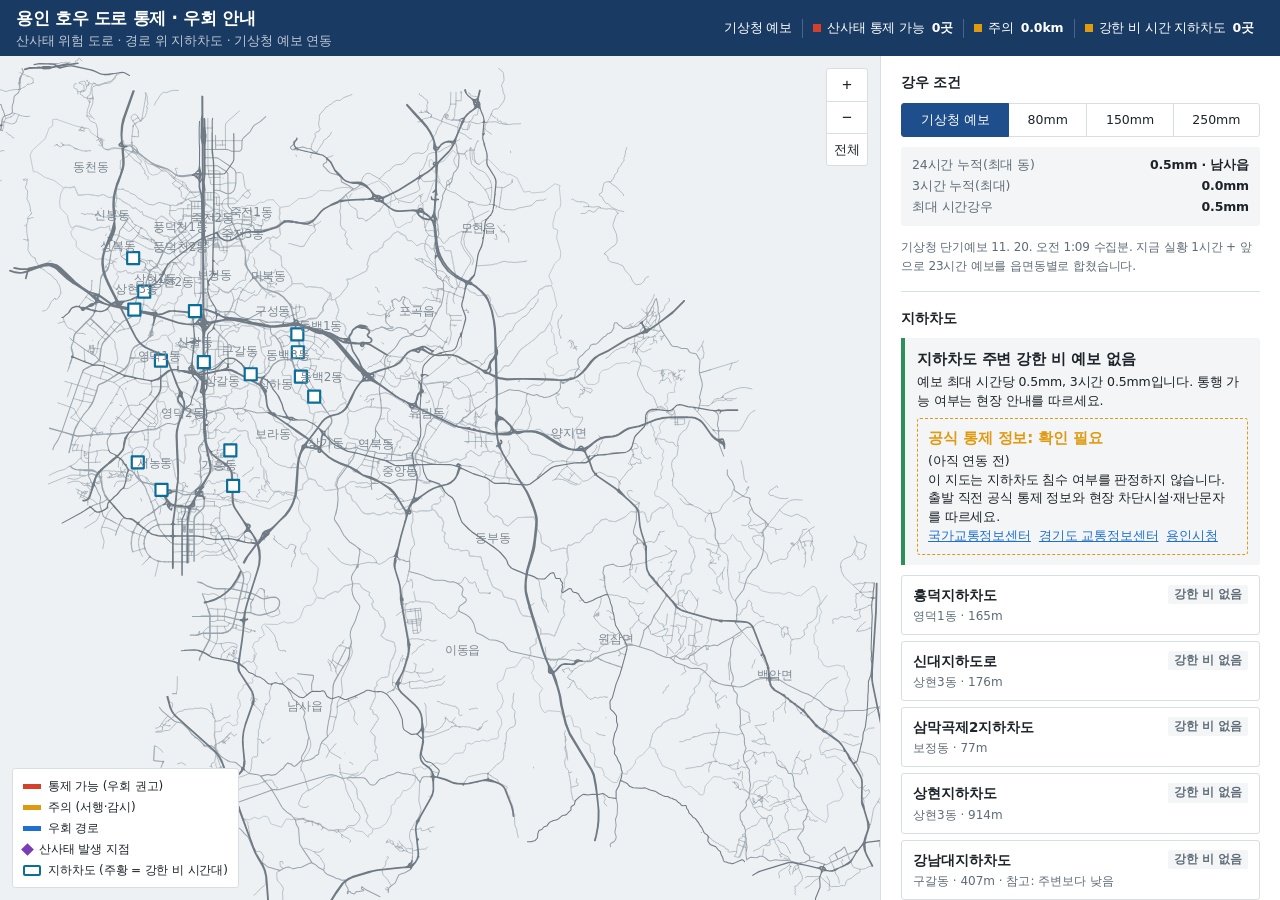
==== detour.html @ 7d9a4a9f "우회 지도: 출발·도착을 장소 이름·주소로 검색 (카카오 로컬) - 카카오 JavaScript 키(등록 도메인에서만 동작하는 공개용 키)로 키워드 검색, 없으면 주소 검색 - 용인" ====
<!doctype html>
<html lang="ko">
<head>
<meta charset="utf-8">
<meta name="viewport" content="width=device-width,initial-scale=1,viewport-fit=cover">
<title>용인 호우 도로 통제 안내</title>
<style>
:root{
  --f:"Pretendard","Apple SD Gothic Neo","Malgun Gothic","맑은 고딕",system-ui,sans-serif;
  --bg:#f3f4f6;--surface:#fff;--surface-2:#f3f5f7;--ink:#1d2329;--muted:#5f6b76;--line:#d9dee3;
  --accent:#1f4e8c;--head:#183a63;--head-ink:#fff;
  --map:#eef1f3;--road:#9aa4ad;--road-major:#6f7a84;--dong:#c3cad1;--dongtxt:#7b8690;
  --under:#0b6e99;--red:#d6402b;--red-bg:#fbe9e6;--amber:#e09a10;--amber-bg:#fdf3dd;--ok:#2f8f5b;--route:#1f6fd1;--hist:#7a3db8}
@media (prefers-color-scheme: dark){:root:not([data-theme="light"]){
  --bg:#111518;--surface:#181d22;--surface-2:#20262c;--ink:#e3e7eb;--muted:#9aa5ae;--line:#2c343b;
  --accent:#7fb0e8;--head:#0e1a28;--head-ink:#e3e7eb;
  --map:#14191d;--road:#4b555e;--road-major:#6c7882;--dong:#2f3840;--dongtxt:#6d7983;
  --red-bg:#3a1d19;--amber-bg:#352a12;--route:#4f9bf0;--hist:#b886ee;--under:#5bb4dc}}
:root[data-theme="dark"]{
  --bg:#111518;--surface:#181d22;--surface-2:#20262c;--ink:#e3e7eb;--muted:#9aa5ae;--line:#2c343b;
  --accent:#7fb0e8;--head:#0e1a28;--head-ink:#e3e7eb;
  --map:#14191d;--road:#4b555e;--road-major:#6c7882;--dong:#2f3840;--dongtxt:#6d7983;
  --red-bg:#3a1d19;--amber-bg:#352a12;--route:#4f9bf0;--hist:#b886ee;--under:#5bb4dc}
*{box-sizing:border-box}
html,body{margin:0;height:100%}
.app{height:100%}
body{background:var(--bg);color:var(--ink);font:14px/1.5 var(--f);letter-spacing:-.01em;font-variant-numeric:tabular-nums}
.app{display:flex;flex-direction:column}
.topbar{background:var(--head);color:var(--head-ink);display:flex;align-items:center;justify-content:space-between;gap:12px;min-height:52px;padding:6px max(16px,env(safe-area-inset-right,0px)) 6px max(16px,env(safe-area-inset-left,0px));flex-wrap:wrap}
.topbar h1{font-size:17px;margin:0;font-weight:700;letter-spacing:-.02em}
.topbar .sub{font-size:12.5px;opacity:.72}
.chips{display:flex;align-items:center;font-size:12.5px}
.chip{padding:0 10px;white-space:nowrap}.chip+.chip{border-left:1px solid rgba(255,255,255,.22)}
.chip b{margin-left:3px}
.chip i{display:inline-block;width:8px;height:8px;margin-right:6px}
.main{flex:1;display:flex;min-height:0}
.mapbox{flex:1;position:relative;background:var(--map);min-width:0;touch-action:none}
canvas{display:block;width:100%;height:100%;cursor:grab}
canvas.adding{cursor:crosshair}
.legend{position:absolute;left:12px;bottom:12px;background:var(--surface);border:1px solid var(--line);border-radius:3px;padding:8px 10px;font-size:12px;display:grid;gap:3px}
.legend span{display:flex;align-items:center;gap:7px}
.legend i{display:inline-block;width:18px;height:4px}
.zoom{position:absolute;right:12px;top:12px;display:flex;flex-direction:column;border:1px solid var(--line);border-radius:3px;overflow:hidden;background:var(--surface)}
.zoom button{border:0;background:none;color:var(--ink);width:40px;white-space:nowrap;height:32px;font-size:17px;cursor:pointer}
.zoom button+button{border-top:1px solid var(--line)}
.modebar{position:absolute;left:12px;top:12px;right:60px;display:flex;gap:6px;flex-wrap:wrap;pointer-events:none}
.modebar .msg{pointer-events:auto;background:var(--head);color:var(--head-ink);padding:6px 10px;border-radius:3px;font-size:12.5px}
.tip{position:absolute;pointer-events:none;background:var(--surface);border:1px solid var(--line);border-radius:3px;padding:6px 9px;font-size:12px;max-width:240px;box-shadow:0 2px 6px rgba(0,0,0,.12)}
.side{width:400px;flex:none;background:var(--surface);border-left:1px solid var(--line);overflow-y:auto;padding:0 20px 20px}
.psec{padding:16px 0;border-bottom:1px solid var(--line)}
.psec:last-child{border-bottom:0}
.psec h3{font-size:13.5px;margin:0 0 10px;font-weight:700}
.note{font-size:12px;color:var(--muted);margin:6px 0 0;line-height:1.55}
.seg{display:flex;flex-wrap:wrap}
.seg button{flex:1 1 auto;border:1px solid var(--line);background:var(--surface);color:var(--ink);padding:7px 8px;font:inherit;font-size:12.5px;cursor:pointer;margin-left:-1px}
.seg button:first-child{border-radius:3px 0 0 3px;margin-left:0}.seg button:last-child{border-radius:0 3px 3px 0}
.seg button.on{background:var(--accent);border-color:var(--accent);color:#fff;position:relative}
:root[data-theme="dark"] .seg button.on{color:#0e1a28}
.btn{border:1px solid var(--line);background:var(--surface);color:var(--ink);padding:7px 11px;border-radius:3px;font:inherit;font-size:12.5px;cursor:pointer}
.btn.primary{background:var(--accent);border-color:var(--accent);color:#fff}
.btn.on{outline:2px solid var(--accent);outline-offset:1px}
.row{display:flex;gap:6px;flex-wrap:wrap;align-items:center}
.rainbox{margin-top:10px;background:var(--surface-2);border-radius:3px;padding:9px 11px;font-size:12.5px;display:grid;grid-template-columns:auto 1fr;gap:2px 12px}
.rainbox dt{color:var(--muted)}.rainbox dd{margin:0;text-align:right;font-weight:600}
.status{border-left:4px solid var(--ok);padding:10px 12px;background:var(--surface-2);border-radius:0 3px 3px 0}
.status.l2{border-color:var(--red);background:var(--red-bg)}
.status.l1{border-color:var(--amber);background:var(--amber-bg)}
.status b{font-size:15px;display:block;margin-bottom:2px}
.status p{margin:0;font-size:12.5px}
.list{display:grid;gap:6px;margin-top:10px}
.item{border:1px solid var(--line);border-radius:3px;padding:9px 11px;cursor:pointer;background:var(--surface);text-align:left;color:var(--ink);font:inherit;width:100%}
.item:hover,.item.sel{border-color:var(--accent)}
.item.sel{box-shadow:inset 3px 0 0 var(--accent)}
.item .t{display:flex;justify-content:space-between;gap:8px;font-weight:700;font-size:13.5px}
.item .m{font-size:12px;color:var(--muted);margin-top:2px}
.tag{font-size:11.5px;font-weight:700;padding:1px 6px;border-radius:2px;white-space:nowrap;align-self:flex-start}
.tag.l2{background:var(--red);color:#fff}.tag.l1{background:var(--amber);color:#1d2329}
.detour{margin-top:10px;border:1px solid var(--route);border-radius:3px;padding:10px 12px;font-size:12.5px}
.detour b{color:var(--route)}
.detour ol{margin:6px 0 0;padding-left:18px}
.hist{display:grid;gap:4px;margin-top:8px;font-size:12.5px;max-height:180px;overflow:auto}
.hist div{display:flex;justify-content:space-between;gap:8px;padding:5px 0;border-bottom:1px dashed var(--line)}
.hist button{border:0;background:none;color:var(--muted);cursor:pointer;font:inherit}
input[type=file]{display:none}
.empty{font-size:12.5px;color:var(--muted);padding:8px 0}
details summary{cursor:pointer;font-size:12.5px;color:var(--accent)}
details p{font-size:12px;color:var(--muted);margin:6px 0}
.umk{display:inline-block;width:11px;height:11px;border:2px solid var(--under);background:var(--surface);border-radius:2px}
.tag.l0{background:var(--surface-2);color:var(--muted)}
.uchk{display:flex;align-items:center;gap:6px;font-size:12.5px;color:var(--muted);margin-top:10px;cursor:pointer}
.ofc{margin-top:8px;border:1px dashed var(--amber);border-radius:3px;padding:8px 10px;font-size:12.5px}
.ofc b{color:var(--amber)}.ofc a{color:var(--route);margin-right:8px;white-space:nowrap}
.rc{display:grid;grid-template-columns:repeat(3,1fr);gap:6px;margin:8px 0}.rc div{border:1px solid var(--line);border-radius:3px;padding:6px 8px}
.rc span{display:block;font-size:11px;color:var(--muted)}.rc b{display:block;font-size:13.5px;color:var(--ink);margin-top:2px}
.strip{display:flex;gap:1px;align-items:flex-end;height:34px;margin-top:4px}.strip i{flex:1;background:var(--surface-2);min-height:2px}
.strip i.h1{background:var(--route);opacity:.55}.strip i.h2{background:var(--amber)}.strip i.dep{outline:2px solid var(--ink);outline-offset:-1px}
.stripx{display:flex;justify-content:space-between;font-size:11px;color:var(--muted)}
.uol{margin:6px 0 0;padding-left:18px}.uol li{margin:3px 0}.uol small{color:var(--muted)}
.srch{display:grid;gap:6px;margin-bottom:8px}.srch label{display:flex;gap:8px;align-items:center;font-size:12.5px;font-weight:700}
.srch input{flex:1;min-width:0;font:inherit;font-size:13px;padding:6px 8px;border:1px solid var(--line);border-radius:3px;background:var(--surface);color:var(--ink)}
.srch .pick{display:block;width:100%;text-align:left;margin-top:4px;padding:6px 8px;border:1px solid var(--line);border-radius:3px;background:var(--surface);color:var(--ink);font:inherit;font-size:12.5px;cursor:pointer}
.srch .pick small{color:var(--muted)}
.bar{height:4px;background:var(--surface-2);border-radius:2px;margin-top:6px;overflow:hidden}.bar i{display:block;height:100%}
code{font-size:11.5px;background:var(--surface-2);padding:1px 4px;border-radius:2px}
@media (max-width:860px){
  .main{flex-direction:column}
  .mapbox{flex:none;height:58vh}
  .side{width:auto;border-left:0;border-top:1px solid var(--line);padding:0 16px 20px}
  .app{height:auto}
  .chips{width:100%;justify-content:flex-start;flex-wrap:wrap;row-gap:4px}.chip:first-child{padding-left:0}
}
</style>
</head>
<body>
<div class="app">
  <header class="topbar">
    <div>
      <h1>용인 호우 도로 통제 · 우회 안내</h1>
      <div class="sub">산사태 위험 도로 · 경로 위 지하차도 · 기상청 예보 연동</div>
    </div>
    <div class="chips">
      <span class="chip" id="srcChip">강우 자료 -</span>
      <span class="chip"><i style="background:var(--red)"></i>산사태 통제 가능 <b id="c2">-</b></span>
      <span class="chip"><i style="background:var(--amber)"></i>주의 <b id="c1">-</b></span>
      <span class="chip"><i style="background:var(--amber)"></i>강한 비 시간 지하차도 <b id="cU">-</b></span>
    </div>
  </header>
  <div class="main">
    <div class="mapbox" id="mapbox">
      <canvas id="cv" aria-label="용인시 도로 산사태 위험 지도"></canvas>
      <div class="modebar" id="modebar"></div>
      <div class="zoom"><button id="zin" aria-label="확대">+</button><button id="zout" aria-label="축소">−</button><button id="zfit" aria-label="전체 보기" style="font-size:13px">전체</button></div>
      <div class="legend">
        <span><i style="background:var(--red);height:5px"></i>통제 가능 (우회 권고)</span>
        <span><i style="background:var(--amber);height:5px"></i>주의 (서행·감시)</span>
        <span><i style="background:var(--route);height:5px"></i>우회 경로</span>
        <span><i style="background:var(--hist);width:9px;height:9px;transform:rotate(45deg)"></i>산사태 발생 지점</span>
        <span><i class="umk" style="height:11px"></i>지하차도 (주황 = 강한 비 시간대)</span>
      </div>
      <div class="tip" id="tip" hidden></div>
    </div>
    <aside class="side">
      <section class="psec">
        <h3>강우 조건</h3>
        <div class="seg" id="rainSeg"></div>
        <dl class="rainbox" id="rainbox"></dl>
        <p class="note" id="rainNote"></p>
      </section>
      <section class="psec">
        <h3>지하차도</h3>
        <div class="status" id="uStatus"></div>
        <div class="list" id="uList"></div>
        <label class="uchk"><input type="checkbox" id="uAll"> <span id="uAllTxt">이름 없는 지하 구간·굴다리도 보기</span></label>
        <div id="uDetour"></div>
      </section>
      <section class="psec">
        <h3>산사태 위험 도로</h3>
        <div class="status" id="status"></div>
        <div class="list" id="list"></div>
        <div id="detour"></div>
      </section>
      <section class="psec">
        <h3>내 경로 확인</h3>
        <form class="srch" id="srchForm" autocomplete="off">
          <label>출발 <input id="qS" placeholder="장소·주소 (예: 용인시청)"></label>
          <label>도착 <input id="qT" placeholder="장소·주소 (예: 수지구청역)"></label>
          <button class="btn primary" type="submit">경로 찾기</button>
          <div id="srchRes"></div>
        </form>
        <div class="row">
          <button class="btn" id="pickRoute">지도에서 출발·도착 찍기</button>
          <button class="btn" id="clearRoute">지우기</button>
        </div>
        <div id="myroute"></div>
        <p class="note">산사태 통제 가능 구간을 피하는 가장 빠른 길을 찾고, 그 길 위 지하차도와 비가 집중되는 시간을 보여 드려요. 지하차도는 공식 통제 정보가 있을 때만 경로에서 뺍니다(지금은 연동 전). 원하면 지하차도를 모두 피하는 길도 비교할 수 있어요.</p>
      </section>
      <section class="psec">
        <h3>산사태 이력</h3>
        <div class="row">
          <button class="btn" id="addHist">지도에 발생 지점 추가</button>
          <label class="btn" for="csv">CSV 불러오기</label><input type="file" id="csv" accept=".csv,text/csv">
          <button class="btn" id="expHist">CSV로 내보내기</button>
        </div>
        <div id="histForm"></div>
        <div class="hist" id="hist"></div>
        <details style="margin-top:8px"><summary>이력 자료는 어떻게 넣나요?</summary>
          <p><b>지점 기록</b>: 지도에서 직접 찍거나, <code>날짜,읍면동,위도,경도,설명</code> 형식 CSV를 불러옵니다. 위도·경도가 있으면 그 지점 반경 500m 도로의 위험도를 크게 올립니다.</p>
          <p><b>읍면동 기록</b>: 산림청 과거산사태 정보(공공데이터포털)는 좌표 없이 연도·읍면 단위로 나옵니다. 같은 CSV에서 위도·경도를 비워 두면 그 읍면동 산지 도로 전체의 위험도를 조금 올립니다.</p>
          <p>추가한 이력은 이 브라우저에만 저장됩니다. 다른 사람과 함께 쓰려면 CSV로 내보내 프로젝트 폴더에 넣어 주세요. 다음 갱신 때 지도에 기본으로 넣어 드립니다.</p>
        </details>
      </section>
      <section class="psec">
        <h3>판정 방식</h3>
        <p class="note" style="margin-top:0">도로를 30m 간격으로 나눠, 바로 옆 비탈면의 <b>경사</b>(90m DEM, 주변 최대값)와 <b>산림 비율</b>(토지피복도)로 사면 취약도를 매깁니다. 여기에 산사태 이력 가중치를 더하고, 해당 읍면동의 <b>기상청 예보 강우</b>(24시간 누적, 3시간 누적, 최대 시간강우)를 곱해 단계를 정합니다. 터널 구간은 제외하고 교량은 절반만 반영합니다.</p>
        <p class="note"><b>지하차도</b>: 강우량이나 SCS-CN 유출량만으로는 개별 지하차도의 침수를 알 수 없습니다(주변 지형, 배수시설, 집수구역, 수위 자료가 필요). 그래서 이 지도는 침수·통제를 판정하지 않습니다. 지하차도가 있는 읍면동 예보에서 <b>시간당 30mm 또는 3시간 60mm 이상</b>인 시간을 <b>강한 비 시간대</b>로 보여 줄 뿐이고, 통행 가능 여부는 <b>공식 통제 정보</b>(연동 전: 확인 필요)를 따릅니다. 위치는 오픈스트리트맵에서 뽑은 지하차도 15곳과 이름 없는 지하 구간·굴다리입니다. "주변보다 낮은 곳"은 90m 지형 기준 참고 정보입니다.</p>
        <p class="note">산사태 단계는 임시 기준이며 산림청 산사태 예·경보, 지자체 통제와 다를 수 있습니다. 실제 통제 여부는 용인시·경찰 안내를 따르세요.</p>
        <p class="note">도로·지하차도: © OpenStreetMap 기여자 (ODbL). 지형: 국토지리정보원 90m DEM. 강우: 기상청 단기예보.</p>
      </section>
    </aside>
  </div>
</div>
<script>
(async()=>{
const R = {"bounds":[201460.55007036752,498310.9155873931,238002.08682331652,530333.8914370334],"verts":[[207310,513877],[206594,514329],[204657,522165],[204524,522253],[209702,517297],[209743,517195],[209514,516756],[209422,516130],[218572,513474],[218710,514237],[208356,517385],[208386,517411],[208389,517413],[208438,517453],[208611,517603],[208700,517923],[208788,518145],[208794,518162],[208863,513790],[209109,513693],[205150,522539],[205224,522395],[205284,522209],[207295,519546],[207331,519650],[240099,499097],[239839,499569],[238721,498419],[238631,498118],[235944,503929],[235901,503970],[228918,511040],[228904,511310],[238524,499964],[238543,499763],[238628,499553],[238651,499505],[238602,499767],[238010,497218],[237776,497075],[237527,496956],[237335,496867],[207705,523947],[207606,523841],[207734,523961],[218707,502906],[218732,502930],[218853,503059],[218565,514920],[218563,514945],[218538,515172],[218505,515396],[218230,507555],[218083,508391],[218925,518735],[218927,518769],[218941,518931],[209649,526301],[209313,526538],[209262,526621],[209316,518266],[209333,518311],[208639,513610],[208682,513667],[208715,513691],[208843,513798],[210176,514933],[210014,515048],[209675,515298],[209651,525513],[209636,524908],[215598,495798],[214537,496857],[214044,497158],[236861,497107],[237171,497203],[237464,497334],[237898,497541],[238222,497685],[237340,497601],[237761,497880],[218814,500812],[218855,500789],[205692,514905],[205765,514821],[205800,514773],[205805,514766],[221252,507779],[222878,506607],[205343,513591],[205134,513401],[234140,511128],[234140,511134],[234115,511888],[234295,512169],[234316,512203],[234340,512241],[236203,497274],[236207,497378],[235778,498142],[227945,507088],[228180,507204],[233400,497302],[233384,498024],[233367,498078],[233354,498360],[231263,517431],[231265,517443],[231290,517565],[231293,518999],[229740,520697],[229595,520922],[229493,521627],[229490,521632],[231321,517132],[231878,516487],[232836,513828],[231820,512745],[211219,501161],[211005,501330],[207584,503746],[207224,504104],[213278,501484],[212034,501104],[218372,510621],[218278,510605],[206151,514463],[206290,514273],[206308,514256],[206332,514233],[206379,514192],[206426,514141],[209262,516680],[209361,516689],[209302,516900],[204107,512638],[204354,512844],[204362,512852],[213578,501720],[213897,502755],[212924,504966],[221639,529567],[221698,529657],[227104,510397],[228179,510474],[228238,510543],[228489,511392],[228535,511481],[218761,514920],[218655,515159],[218678,515417],[227421,504559],[227838,505877],[227995,506446],[228065,506774],[227635,507623],[227503,508029],[227476,508234],[227204,509122],[215809,527161],[215883,527200],[227579,500042],[227765,500834],[233304,497229],[231664,498148],[218918,502716],[219690,501231],[217421,495841],[217435,495968],[217440,495996],[217513,496114],[223209,498304],[222334,500764],[234110,497450],[235332,497256],[220821,500761],[219612,501005],[223629,498112],[225561,499637],[235849,497111],[235837,497174],[235714,496960],[235704,497042],[235668,497123],[208207,511747],[207912,511745],[207841,511744],[210034,511613],[209992,511608],[209739,511589],[209183,511701],[225881,519174],[226152,519889],[216227,496048],[219673,501181],[219667,501164],[219621,501027],[207025,516502],[208313,517345],[209735,528963],[209734,529158],[209730,529353],[209731,529596],[211483,505534],[211140,505738],[222641,502506],[223026,504737],[201476,526262],[201165,527612],[200978,530495],[201270,530430],[200679,530937],[200868,531430],[205196,518581],[205645,518828],[205683,518877],[205687,518890],[204990,518646],[205458,518371],[205840,517541],[205970,517179],[202986,521296],[202714,521215],[205419,519008],[205407,519000],[205171,518836],[204913,518667],[204878,518645],[204765,518586],[207026,516615],[207105,516716],[207100,517117],[206715,517411],[206696,517424],[206338,517590],[203276,517020],[203639,516814],[204189,518891],[203988,518341],[203869,518090],[203796,517752],[203511,517244],[204346,517971],[204927,518662],[204870,518679],[204588,518758],[203796,519035],[204285,516448],[204348,516543],[205412,517012],[205374,517019],[205313,517062],[204040,519957],[204046,519965],[204117,520153],[204113,520238],[205643,516833],[206038,516539],[206452,517065],[206838,516771],[207007,516791],[206981,516958],[206594,517253],[209225,520662],[209408,521048],[203326,518540],[203130,517942],[209551,521270],[209317,521227],[209077,521207],[208717,521179],[209239,521200],[209313,521198],[207052,521552],[208554,521158],[208903,518898],[208932,518865],[219422,501051],[219400,501183],[219386,501228],[205421,522079],[205405,522111],[239929,499407],[240046,498956],[210692,499847],[210688,499861],[210617,500054],[210529,500296],[210462,500477],[209733,502121],[207587,504577],[210675,499840],[210679,499831],[210763,499599],[211777,497145],[211794,497115],[212199,493828],[211849,497045],[211817,497126],[211805,497150],[211787,497186],[211808,497125],[211795,497149],[207573,504573],[209728,502103],[210671,499853],[210563,500155],[210449,500469],[210516,500288],[208944,513621],[208969,513662],[208984,513688],[209214,514076],[209473,514539],[208699,513052],[208549,513037],[208397,513050],[208354,513056],[208164,513093],[208219,513605],[208398,513571],[207600,513148],[207601,513061],[208918,513621],[208895,513582],[208921,513582],[208662,513107],[208698,513045],[208839,513442],[208563,513031],[208714,513271],[208395,513038],[208350,513044],[208597,513594],[208649,513598],[208946,513668],[208961,513693],[209225,517141],[209223,518098],[209219,518604],[209219,518624],[209198,518628],[209201,517894],[209206,517141],[209258,516056],[209224,517091],[209205,517090],[209243,516035],[209483,514566],[209518,514738],[209360,515476],[209362,515465],[209395,515336],[209368,515336],[209461,514540],[209244,514184],[209470,514568],[209378,515503],[209268,516007],[209353,515506],[209385,515474],[209251,515996],[209203,521668],[209187,524830],[209220,518689],[210057,521351],[210550,521348],[209183,521369],[209181,520771],[209185,520507],[209698,521283],[209762,521297],[209183,521417],[209123,521209],[209762,521317],[209697,521303],[209080,521189],[209316,521208],[209204,521360],[209204,521406],[209186,524913],[209186,524994],[209185,525038],[209185,525113],[209185,525394],[209182,525684],[209179,526190],[209174,527075],[209174,527152],[209167,527849],[209166,527893],[209163,529164],[209129,531329],[209133,530522],[209129,530008],[209166,524898],[209166,524821],[209182,521800],[209155,527152],[209155,527076],[209154,526831],[209157,526417],[209163,525382],[209166,525065],[209166,525028],[209167,524980],[209211,525794],[209150,527893],[209150,527848],[205176,522583],[205159,522615],[207643,513181],[207819,513114],[207907,513036],[207918,513029],[208354,512985],[207918,513039],[206706,512669],[206451,512499],[206714,512654],[206918,512788],[207782,513072],[207801,513064],[207823,513058],[207259,513057],[207290,513076],[206941,512794],[206988,512776],[207015,512892],[206973,512910],[207240,513066],[207205,513049],[207402,513137],[207055,512916],[206910,512797],[207065,512905],[208376,512980],[209276,516361],[209271,516469],[209265,516618],[209353,515781],[209287,516214],[209319,517168],[209340,517174],[209643,517282],[209833,517330],[210535,517398],[210900,517418],[211003,517384],[211029,517376],[211076,517360],[211131,517342],[209345,517341],[209823,517364],[210205,517568],[209299,516084],[209305,516198],[209271,516192],[209289,516080],[204432,522300],[204106,522541],[203961,521904],[204071,521974],[204438,522308],[204358,522124],[204020,521962],[203808,521915],[203894,521841],[203953,521910],[203886,521845],[206817,521608],[207056,521565],[206819,521621],[205180,521985],[204507,522237],[204892,522049],[204428,522289],[204518,522247],[204366,522109],[204100,522531],[203123,523288],[202782,523609],[203139,523310],[202797,523636],[202763,523584],[203113,523248],[201328,523534],[200569,523572],[203868,522723],[203536,522919],[202246,523800],[202097,523800],[201950,523755],[201736,523675],[201742,523665],[201954,523740],[202103,523786],[202837,522561],[201936,523684],[201690,524109],[202570,522316],[202602,522300],[199951,529460],[199891,529073],[199956,529123],[199983,529466],[209644,527400],[209661,527400],[209928,527401],[210284,527469],[210635,527470],[210173,528966],[210173,529161],[210170,529355],[210792,530681],[210909,529355],[210545,529355],[210035,529356],[209840,529353],[209251,528961],[209390,528959],[209572,528962],[240115,499170],[239668,499959],[209458,502397],[209335,502382],[212220,505148],[221429,531268],[221177,531200],[221365,530981],[221344,531045],[221438,530936],[221367,530962],[220913,531442],[221182,531185],[221388,531043],[221406,530990],[221223,530737],[221509,530801],[221313,531085],[221397,531121],[221405,530979],[221270,530796],[221512,530813],[221427,531221],[232185,515925],[232394,515721],[232174,516041],[232136,516039],[224574,516148],[223553,516408],[225994,514991],[226280,515018],[226382,515082],[226389,515088],[226420,515113],[226605,515283],[226289,515030],[226471,515174],[230780,517037],[230753,517036],[232179,515973],[232138,515996],[230753,517018],[230780,517018],[215311,520195],[214359,520839],[214299,520862],[226106,515609],[226150,515623],[225782,515564],[226196,515463],[232370,515897],[225123,515813],[232408,515636],[231922,516155],[231098,517004],[225121,515778],[224557,516118],[231087,516990],[232135,515961],[232186,515937],[232375,515864],[228489,516613],[226920,516116],[226208,515664],[226140,515648],[218866,517405],[218819,517428],[218865,518130],[218730,517977],[218670,517759],[218540,517549],[220450,516656],[220453,516665],[218677,517747],[218820,517414],[218865,517391],[223476,516401],[223096,516358],[218583,517543],[218329,517671],[218880,518679],[218955,518731],[219155,518850],[219201,518877],[220123,519645],[220145,519668],[231866,517326],[232042,517256],[219355,517149],[219457,517032],[219473,517068],[219496,517115],[218577,517530],[218628,517505],[218189,517733],[219504,517079],[218636,517515],[219360,517159],[218735,518019],[205772,529094],[205996,529074],[205768,529101],[205562,529143],[205562,529306],[228884,511344],[228515,512960],[228476,513008],[228443,513049],[228015,513451],[227957,513508],[226691,514468],[226669,514493],[226653,514511],[226406,515043],[228868,511335],[228795,511385],[228910,510939],[236796,496933],[236813,496882],[236715,496700],[236985,496826],[235656,497151],[233671,496620],[236701,496909],[236779,496884],[236795,496887],[236747,496900],[235686,497145],[236528,496953],[236252,497019],[236610,496920],[237118,496802],[237332,496831],[237299,496850],[236962,496843],[236817,496993],[236831,497036],[238147,497415],[238106,497349],[238038,497249],[237319,496874],[237115,496809],[238022,497250],[237785,497069],[238040,497205],[238114,497336],[238697,498076],[238649,498053],[238627,498043],[238576,498013],[238533,497967],[237948,497403],[236819,497002],[237967,497359],[199719,528742],[199968,531431],[199773,530472],[201231,532528],[201961,532600],[202439,532614],[203065,532725],[199904,529880],[203594,532801],[203155,532779],[202439,532630],[201962,532618],[201771,532615],[201225,532543],[218625,504200],[217885,504953],[218962,503096],[218960,503137],[219437,500789],[219451,500941],[219453,501003],[219452,501061],[218929,503448],[219528,500998],[221406,503103],[220631,503226],[219389,501058],[219332,501010],[218993,503110],[218941,503442],[219425,500960],[219326,501332],[218974,502612],[218979,502792],[218972,502922],[218879,502754],[218965,502921],[221897,500826],[221916,500825],[222174,500777],[221692,500853],[221868,500829],[221886,500895],[221855,500893],[221665,500859],[221860,501117],[221866,500993],[221872,500861],[219622,500984],[222182,500783],[221910,500890],[206717,516614],[204820,524528],[205052,524920],[204972,525000],[204965,524986],[204797,524546],[203775,532906],[202698,532787],[217486,504539],[217803,504114],[217862,511211],[217737,510878],[217723,510851],[217731,510646],[217794,510907],[218549,513240],[218725,513343],[218403,513125],[218393,513101],[218003,511745],[218059,511950],[218039,508643],[218050,508915],[217996,509129],[218339,506581],[218365,506901],[218303,507152],[218009,508957],[217976,509311],[217872,504993],[217883,505126],[217892,505173],[217892,505182],[217892,505219],[217961,505449],[218535,513253],[218501,513211],[217989,508910],[218072,508917],[218696,513360],[218721,513377],[218540,513379],[218591,513423],[217707,504952],[217694,504929],[218303,509971],[218251,509725],[218068,508958],[218077,508877],[218092,508704],[218106,508428],[218202,507886],[218333,507131],[218395,506904],[218321,506345],[218284,506222],[218139,505731],[217999,505236],[217811,510830],[217816,510859],[217870,511193],[217941,505432],[217819,505223],[217817,505183],[218926,513533],[218627,513417],[217855,505131],[217864,505222],[218200,506043],[218512,513300],[218484,513208],[218456,513101],[218417,510982],[218293,512767],[218345,506853],[218337,506945],[217720,510730],[217725,510267],[218306,506897],[217905,509695],[217721,510339],[218088,513290],[217851,513289],[218509,513207],[218556,513429],[218570,513426],[218910,513512],[219435,513850],[217398,504760],[217637,504867],[218314,510022],[218386,513031],[218532,513383],[218017,508868],[218545,513243],[217982,509156],[218030,508651],[218305,512784],[218368,512987],[218293,507162],[218330,506585],[217854,504025],[227784,500886],[224094,509833],[221859,511432],[234378,505756],[234379,505879],[230781,508341],[230785,508333],[234097,506567],[234051,506417],[226396,515037],[226633,514516],[226660,514484],[226681,514463],[227484,513898],[227881,513562],[228474,512993],[228502,512954],[228515,512933],[228913,510567],[229041,510047],[229307,509720],[234200,506380],[234139,506488],[233175,507499],[233221,507448],[234101,506335],[234354,505946],[234267,506158],[236064,503807],[235938,503976],[235818,504044],[236092,503754],[236126,503677],[207953,513105],[207840,513125],[227681,513699],[226418,515148],[226349,515169],[238443,501086],[238516,500909],[228481,512936],[235941,503914],[236211,503616],[236423,503365],[236702,503135],[236985,502939],[237711,502304],[237894,501999],[238084,501679],[238141,501584],[236857,503065],[236842,503074],[236804,503099],[236997,502943],[225673,515553],[225703,515614],[207684,513235],[237941,501971],[237827,502126],[235847,503874],[236829,503017],[207954,513088],[208141,513065],[238572,501030],[238328,501536],[227698,513823],[238209,501473],[228481,512926],[236837,503030],[236853,503056],[238240,501683],[237942,501979],[207836,513110],[236706,503148],[234109,506320],[234286,505961],[234165,506385],[234182,506342],[233651,507701],[233657,507686],[221528,524510],[221799,525826],[221815,525850],[221861,525904],[222004,526060],[222132,526468],[222136,526502],[222139,526519],[232019,517280],[231980,517318],[231972,517328],[218907,518453],[221463,516430],[221226,516519],[232049,517319],[218888,518115],[218906,518138],[222343,532571],[222015,530543],[221820,530171],[221728,529893],[221700,529671],[218811,518611],[232195,517355],[232178,517341],[219065,518932],[232532,517328],[233002,517332],[232192,517320],[232384,517324],[219145,518909],[232550,517358],[232350,517344],[221694,529665],[221651,529696],[232143,517369],[231947,517330],[233000,517361],[218808,518595],[232167,517359],[232203,517202],[206799,524019],[206801,524006],[208351,525042],[208179,524914],[207848,524678],[207743,524579],[208215,525525],[208371,525415],[208569,525202],[208294,525990],[208222,525668],[208630,524659],[208574,524734],[208479,524866],[206860,524854],[206889,524942],[213069,517025],[212811,517027],[213314,521133],[213498,521108],[216267,519098],[219885,513997],[220569,514744],[219885,514005],[214072,520868],[220445,514356],[220697,514745],[214706,520783],[211856,521114],[212797,517029],[212734,517041],[212552,517093],[212070,517240],[211184,517327],[215279,520173],[216257,519072],[216645,518772],[213310,521154],[213249,521155],[216347,519146],[215746,520402],[212210,521063],[212131,521067],[220573,514812],[220597,514853],[213139,517027],[213253,521134],[212853,517183],[212212,521047],[212134,521051],[215615,526704],[215323,526673],[219097,521125],[219107,521139],[219074,521138],[219083,521125],[219086,521124],[219128,521082],[219209,520998],[219317,520902],[219278,520975],[214946,526536],[214785,526440],[205003,522027],[219054,521108],[214877,526480],[215212,526623],[215284,526704],[212796,525722],[213144,525716],[219294,521037],[219258,520995],[219245,520970],[205088,522005],[205080,521995],[205155,521976],[219951,519947],[220646,520675],[215339,526662],[215598,526694],[215631,526697],[219056,521117],[219919,519942],[215322,526640],[215193,526624],[205000,522016],[213728,525724],[213809,525643],[215786,527141],[219269,520993],[219250,520992],[219248,520966],[219261,520960],[219278,520981],[213243,529231],[213356,529463],[213350,529474],[213302,529366],[213323,529016],[213320,529015],[213091,529093],[213156,529145],[209768,499517],[209554,499534],[208664,525733],[209115,525742],[209112,525996],[208662,525993],[206178,528912],[208663,526652],[208616,526658],[208524,526751],[208655,527054],[208838,526842],[209249,518040],[209511,518582],[209357,518594],[210699,517170],[211060,517280],[211039,517348],[211050,517328],[211084,517302],[211680,516150],[212109,515256],[213096,514778],[214783,515772],[214945,515860],[214954,515873],[209725,519150],[209724,519201],[209721,519213],[209682,518931],[204582,518498],[204671,518531],[204530,518471],[204794,518584],[212215,493830],[204754,519301],[204686,519071],[205177,518826],[208683,519535],[208656,519415],[207230,518747],[207277,518704],[205482,515169],[205465,515144],[205442,515102],[207060,517863],[207043,517877],[206821,518049],[207299,518389],[207616,518391],[207277,518389],[206890,518387],[207151,513909],[207308,513788],[207555,513645],[207337,514016],[207321,513912],[207332,513970],[206851,514048],[207067,513966],[207242,513828],[207304,513758],[207337,513715],[207295,513809],[207342,513777],[205926,516387],[205507,516328],[205602,516330],[206176,516371],[205508,516317],[205823,516346],[205900,516355],[206268,516383],[206446,516430],[207293,518685],[207350,518828],[207889,519164],[207325,518867],[207290,518838],[206881,518661],[206827,518668],[205386,516977],[205470,517575],[205545,517555],[205207,516745],[205118,516809],[205259,516982],[205339,516916],[204075,515462],[204445,515527],[204972,515564],[207604,513764],[207715,513777],[207525,513618],[207543,513679],[207603,513269],[205030,516679],[205108,516622],[207639,510592],[207509,510591],[205488,515165],[205397,514800],[205458,515185],[231800,512742],[231734,512746],[230979,513116],[230880,513145],[206057,531572],[205545,530004],[209122,526710],[209100,527009],[208997,527486],[209028,527143],[209109,526775],[209104,526673],[209104,526655],[209008,527432],[209424,527870],[209420,528006],[209418,528019],[211006,524522],[210990,524548],[210859,524925],[210758,525130],[210755,525136],[211061,524235],[209644,527147],[209662,527147],[209932,527127],[210287,526995],[210638,527920],[210374,528215],[209623,528596],[209607,528596],[209391,528595],[209254,528596],[209743,516486],[209476,515444],[209160,515808],[218831,527703],[218880,527675],[219986,527198],[221004,526637],[221182,526615],[221939,526511],[221952,526513],[218831,527751],[218811,527755],[218679,527650],[218683,527643],[218783,527683],[218988,527842],[218854,527783],[216209,527501],[217033,527650],[217775,526791],[217809,526773],[218753,527509],[219004,527842],[219929,527083],[219974,527168],[220525,528146],[220538,528792],[220178,519701],[220325,519839],[220682,520607],[220887,525301],[221159,523825],[224454,526762],[222633,526290],[221345,523774],[221354,523773],[223493,523970],[220729,520866],[222501,527259],[222433,526815],[206325,514197],[205656,513863],[205651,513865],[205622,513879],[205613,513883],[206878,518183],[206880,518195],[206867,518622],[206781,518009],[206835,518061],[206869,518126],[206849,518134],[206811,518077],[206798,518049],[207168,518697],[207189,518727],[207935,518072],[207295,518650],[205668,518880],[205714,518870],[205731,518867],[206028,518807],[207276,518884],[207223,518791],[207289,518882],[207287,519064],[207316,519649],[207215,519591],[207290,519810],[207279,519550],[207325,519655],[207277,519497],[207277,519367],[207284,519496],[207265,519472],[207303,519540],[207328,519616],[207357,519696],[207365,519511],[207293,519487],[207300,519846],[207147,519915],[205914,519667],[205929,519666],[207371,519783],[207509,519660],[207348,519702],[207825,511935],[207824,511773],[207825,512003],[207888,512771],[207850,512500],[208039,514153],[208066,514854],[208027,515664],[208010,516196],[208292,517269],[208034,514851],[208055,514470],[208323,517689],[208332,517513],[208283,517287],[207978,516229],[208010,518461],[208086,518291],[207871,518832],[207925,518683],[207621,519474],[207941,518689],[207884,518835],[207520,519668],[207379,519788],[208082,518339],[208023,518467],[208253,517879],[208262,517858],[207796,519064],[207631,519480],[208138,518162],[208187,518031],[208214,518060],[208184,517601],[208050,517849],[208190,518027],[208175,517597],[208212,517563],[208183,518185],[208108,518301],[208060,517885],[208249,517877],[208123,518157],[208061,517891],[208382,517372],[209259,516798],[208654,517246],[208927,518925],[208959,518976],[209077,518755],[209040,518791],[208867,518953],[208889,518920],[208953,518993],[208858,519001],[209101,518774],[208876,519030],[208772,519161],[208658,519176],[208824,518245],[208715,519832],[208358,519087],[208235,519098],[208703,519335],[205731,518337],[205727,518267],[207180,518021],[207274,518216],[206842,518645],[206912,518644],[208626,517933],[208778,518148],[208930,518530],[208731,518884],[208697,518862],[207952,518559],[208439,517552],[208432,517497],[208822,519028],[208662,519008],[208085,519121],[208057,519101],[208106,519127],[208055,519296],[208052,519100],[208213,519090],[208057,519267],[207983,519156],[209072,520429],[209312,520428],[208771,520239],[208865,520394],[208698,519592],[208725,519832],[209337,520428],[209366,520427],[209379,520426],[208784,520584],[208751,520471],[208695,520358],[208811,520421],[208689,520332],[208749,520335],[208807,520448],[208801,520585],[208467,520353],[208780,520438],[208772,520400],[209209,520442],[208397,520333],[208595,520391],[209049,520429],[209194,519127],[208203,520199],[208216,520214],[209133,522241],[208926,521688],[209159,520635],[209163,520540],[208556,521178],[208703,521161],[208702,521178],[208842,521810],[208862,521876],[208877,520456],[208795,520650],[208859,521171],[209087,524674],[209129,525190],[209124,525269],[209263,521832],[209429,521778],[209688,521684],[209721,521658],[209771,521586],[209752,521739],[209711,521693],[209774,521514],[209843,521601],[210012,521528],[209890,521601],[209839,521630],[209814,521643],[209793,521655],[209740,521838],[209739,521852],[209634,522048],[209451,522382],[209437,522454],[209392,522601],[209385,522823],[209388,522922],[209384,520055],[209002,521828],[208910,521817],[208865,521855],[209817,521626],[208857,521786],[209006,521819],[209748,521764],[214809,520739],[215453,520359],[208733,521502],[208831,521752],[208854,521776],[208868,521781],[209370,518956],[209373,519020],[209167,519512],[209181,519503],[209248,519782],[209378,520341],[209341,518309],[209375,519167],[209370,519440],[209375,519559],[207931,520201],[208115,520206],[208423,520148],[208444,520137],[208717,519998],[208766,519966],[208771,519962],[208819,519917],[208884,519842],[209255,519315],[209258,519457],[209245,519736],[208777,520015],[208724,520087],[208609,520155],[208896,520083],[208785,520080],[208090,520240],[208098,520333],[208395,520267],[208566,520295],[208740,519886],[208989,519677],[208920,519366],[208143,520552],[208378,520311],[209296,516940],[209315,517115],[209192,517097],[208584,517317],[208584,517319],[208639,517591],[210192,517973],[209193,517134],[208623,517360],[208608,517367],[208760,517579],[208700,517582],[206811,521669],[207327,521618],[206467,521739],[206656,521697],[208168,519999],[207027,521435],[207092,521560],[206509,520371],[206776,520595],[206867,521139],[207368,521293],[206887,520894],[206876,520842],[206943,520730],[206877,520795],[206935,521152],[206927,521106],[206847,520639],[206929,520859],[206852,520876],[207063,519944],[206926,520003],[206919,519991],[207057,519930],[207134,519888],[207952,520327],[208325,520297],[208306,520340],[206572,519492],[206311,519490],[206572,519666],[206527,518720],[206246,520465],[206584,520147],[206592,520158],[206257,520471],[206713,520098],[206179,520564],[206188,520570],[205963,521009],[206207,520228],[206061,520110],[207522,519448],[206716,519665],[203996,519216],[204224,519334],[204273,519359],[204291,519368],[204333,519398],[204525,519571],[204273,519373],[204253,519365],[204192,519337],[203979,519224],[204570,519679],[204128,519295],[204602,519954],[206034,520072],[205831,519390],[205818,519374],[205482,518962],[205650,518886],[204786,519477],[205273,519343],[205663,519178],[205679,519167],[205438,518984],[205795,518644],[205811,518612],[207777,513748],[207762,513764],[206929,512825],[207541,513657],[207356,513785],[207326,513803],[207315,513811],[207274,513840],[207158,513916],[206846,513254],[206852,513257],[207939,513727],[207342,513909],[207570,513368],[207505,513447],[207338,513844],[207624,513279],[207537,513255],[207369,513636],[207629,513225],[207318,513855],[207684,513643],[207035,512868],[207341,513719],[208945,518849],[209023,518765],[208965,518878],[208639,524646],[208647,524635],[209204,526587],[209208,525660],[207992,524159],[208131,523979],[209218,525137],[209203,527074],[209289,524730],[209290,524744],[209283,524889],[209291,524808],[209273,524889],[209286,524820],[209259,524997],[209232,524983],[208774,523256],[208811,523058],[207867,523852],[207646,523316],[205444,522007],[205539,521818],[205462,521999],[205550,521822],[205564,529123],[205578,528846],[205576,529126],[205561,529317],[205617,528850],[205612,528884],[205600,528579],[205950,521002],[215798,520780],[215990,521023],[218538,520782],[219030,521088],[209227,530326],[209231,529916],[209243,529822],[209267,529395],[209275,529394],[209234,530326],[209238,527984],[209238,527844],[209203,527160],[209246,527843],[209246,527984],[209209,527417],[209213,527501],[209203,527277],[209230,527711],[209211,527276],[209211,527307],[209221,525052],[209245,528220],[209231,528926],[209231,528538],[209232,528318],[209237,528219],[209241,528926],[209713,529353],[209604,529352],[209587,529352],[209573,529351],[209388,529350],[209279,529348],[209253,529356],[209250,529917],[209244,530297],[209217,530315],[209224,529893],[209231,529838],[210456,528335],[210547,528881],[210290,526831],[210290,526796],[210286,526538],[209607,528962],[209719,528963],[209223,528961],[209252,528279],[209249,528336],[209195,527442],[209222,527311],[210288,526968],[209254,528237],[209391,528238],[209636,528239],[209652,528239],[210212,527979],[210388,528234],[209385,529918],[209580,529919],[209600,529919],[209211,525041],[209215,525025],[209241,524963],[209308,524821],[209302,524899],[209270,524975],[209248,528533],[209244,525039],[209227,527871],[208675,524598],[207519,524614],[207537,524649],[207717,524868],[208037,525108],[209301,524488],[209334,524409],[209399,524925],[209399,524910],[207167,523875],[207183,523915],[209398,524976],[209296,523734],[209304,523632],[209375,523128],[209371,525093],[209400,524989],[209396,523054],[207401,524378],[209436,523143],[209382,522974],[209298,524497],[209623,524801],[209617,524679],[209082,524969],[209107,524978],[209122,524983],[207420,523494],[207399,523443],[208383,524442],[208416,524465],[207524,523718],[199789,530483],[199978,531421],[199902,529886],[199898,529900],[199885,529902],[199888,529886],[225611,499702],[216282,519001],[217033,518473],[215244,520164],[217267,518913],[217276,519353],[217266,519514],[207651,513721],[207684,513675],[207711,513639],[207869,513701],[207661,513731],[208234,513754],[208226,513754],[207630,513731],[207565,513753],[207717,513675],[207676,513658],[205646,528411],[205645,528476],[205402,527607],[205226,527058],[205604,528449],[205428,527563],[215148,513921],[215922,515441],[215181,513758],[214849,528416],[214688,528572],[214893,528349],[200562,523562],[201326,523518],[203859,522709],[204035,522579],[204040,522589],[209679,521279],[211853,521099],[214198,520901],[214115,520929],[214100,520907],[217041,518482],[216824,518660],[217098,518460],[238650,498157],[238656,497758],[216321,519109],[215328,520229],[215796,517882],[216158,518532],[216150,518539],[215766,517901],[212839,525776],[212814,525751],[212791,525730],[213531,525673],[211654,525319],[211602,525306],[211395,525297],[211414,525281],[211659,525263],[212291,525447],[209646,525981],[209647,525811],[209649,525632],[209889,525303],[209812,525273],[209809,525272],[213669,524661],[212997,524767],[205009,520628],[214347,520823],[206045,511907],[206055,511903],[215812,531420],[213978,528992],[207238,512710],[206360,511793],[206514,511738],[206322,512375],[206300,512347],[205998,511922],[205441,512236],[205259,512321],[204273,514048],[204259,514060],[204222,514101],[204200,514128],[204074,514439],[204073,514442],[204330,513996],[204317,514040],[204372,514285],[204221,513771],[204295,513985],[204311,514013],[204209,513776],[204363,514299],[204333,514238],[207196,510620],[207193,510608],[207034,509943],[205203,513077],[205190,513065],[204833,512538],[204667,512137],[204704,511171],[206640,515635],[206305,515011],[206273,515022],[206254,515027],[206220,515038],[206021,515478],[222378,526382],[210462,526088],[210019,526538],[210695,526647],[210940,526924],[211180,526809],[210500,525247],[210459,525227],[210441,525222],[210151,525180],[209898,525306],[211338,525744],[211448,525678],[211335,525821],[211338,525906],[211338,526002],[211335,526189],[211341,526307],[209909,525810],[209907,525980],[209904,526292],[209900,526466],[209900,526538],[209900,526834],[209661,527044],[210340,525575],[210471,525309],[210504,525161],[210284,525092],[210258,525098],[209771,526833],[209772,526538],[209663,526297],[210924,525780],[210925,525763],[210925,525711],[210652,527921],[210003,525812],[210073,525812],[209648,526536],[209662,526536],[209924,526538],[210908,525636],[209993,525813],[209931,525810],[211678,525295],[209662,526833],[209646,526833],[209647,526713],[209518,526713],[209390,526713],[211336,525696],[211161,525614],[210246,525103],[211008,525794],[211009,525841],[209516,527044],[209387,527044],[209205,526220],[209393,526173],[211905,525847],[212095,525949],[218811,527665],[211345,525588],[211305,525600],[204892,528953],[204672,529161],[204621,529418],[209055,527063],[208588,527074],[208391,526738],[204481,529500],[204477,529509],[204121,531057],[204021,531250],[204372,531887],[205621,532383],[209675,523987],[209617,524078],[210072,524452],[210076,524588],[210079,524634],[209607,524913],[209735,524940],[225809,506151],[225905,506143],[226236,506144],[226562,506216],[226490,506183],[226248,506155],[226074,506155],[225809,506158],[225623,506187],[224393,506267],[204845,520794],[204502,521120],[203910,519502],[203907,519537],[203874,520060],[204280,520158],[204139,520154],[204141,520091],[204283,520097],[204257,516402],[204215,516316],[204192,516251],[204581,522900],[204590,522991],[203951,522380],[203959,522393],[204135,522611],[209810,524790],[209673,524750],[209661,524711],[209659,524672],[209861,524634],[209900,524633],[209845,524710],[209854,524703],[209856,524705],[209860,524672],[209452,527716],[209643,527717],[206726,516311],[206726,516017],[205748,514916],[205691,514947],[205660,514967],[205779,514818],[205753,514912],[205766,525775],[205748,525753],[206123,524203],[204417,526064],[205239,525986],[205098,524932],[205089,524983],[207195,512175],[207178,512228],[207467,511745],[207432,511794],[207316,511949],[205061,524312],[205047,524248],[204607,523157],[204679,523345],[205000,523872],[205060,524247],[209659,527865],[209925,527866],[209098,529750],[209197,527873],[209034,528111],[209019,528203],[209006,527899],[208998,527824],[208694,527841],[208241,527786],[208699,527808],[209037,527868],[208784,527804],[208932,527722],[209035,527580],[209042,527735],[208835,527888],[208812,527769],[209142,527871],[208986,527578],[209084,527870],[209012,528240],[208843,527916],[209043,527934],[208942,527996],[209056,527868],[209006,527821],[209007,527587],[208256,527747],[207846,527913],[207216,528190],[207494,528117],[207609,528083],[207188,528199],[205547,529339],[205542,529319],[205674,529070],[205544,529378],[205549,529321],[205557,529381],[205525,529636],[205550,529636],[205586,530025],[206094,531570],[205604,528471],[205640,528583],[205981,528845],[206361,528322],[206325,528784],[206857,528363],[206179,528840],[206090,528887],[206272,528847],[206234,528948],[206191,528916],[206191,528901],[209075,527084],[209054,527150],[209050,527081],[209023,527431],[209092,526928],[209114,522558],[209150,522518],[209149,522584],[209079,522600],[209150,522557],[209215,519071],[209214,519133],[209218,518901],[209217,518972],[209196,518893],[209199,518692],[209195,519063],[209196,518963],[209519,514775],[209416,515334],[209497,514774],[209497,514739],[211024,525002],[211098,525412],[211304,525555],[211337,525733],[214960,528697],[214224,528809],[214182,528791],[215813,524521],[215322,526677],[204781,532297],[205048,532302],[202297,532770],[202507,532740],[201638,532741],[202630,532682],[202599,532787],[202307,532787],[200998,531641],[201039,531654],[206184,530142],[206122,530112],[206065,530028],[216431,515319],[216436,515331],[216450,515362],[216505,515492],[217103,517152],[217109,517589],[217071,517876],[217045,518070],[217024,518237],[217149,518687],[217105,518600],[209949,521119],[210042,520836],[209793,520863],[209939,520707],[210277,520265],[210279,520174],[210279,520051],[210282,519811],[210283,519667],[210284,519650],[210394,521053],[209675,521161],[210732,521164],[205321,511942],[213376,528983],[213392,529026],[216167,527404],[216186,527405],[216221,527486],[215237,527833],[215221,527848],[216373,527379],[216146,527467],[215046,528045],[216189,527494],[215729,527495],[216161,527423],[214699,528521],[214732,528522],[216650,527119],[216525,526753],[216942,526772],[216992,526779],[217281,526861],[216766,526992],[213360,520724],[213386,520729],[213640,520714],[214140,520611],[211384,524165],[211612,523344],[211633,523044],[211601,523088],[211479,523238],[211365,523379],[211077,524043],[213108,521935],[211837,523157],[212068,523002],[212124,522984],[212187,522981],[212450,522984],[206367,521381],[206268,521204],[205650,520946],[205470,521169],[206460,521824],[206517,522055],[204330,519781],[204338,519789],[204465,520090],[204492,520291],[204526,520402],[204687,520598],[205255,521294],[205195,521324],[204924,521832],[204909,521853],[204899,521864],[204738,520390],[204681,520305],[204275,521240],[204307,521274],[204319,521286],[209645,527068],[209645,527044],[207977,499912],[208041,499909],[208450,499902],[209605,500557],[209813,500632],[209037,500821],[205815,516250],[205821,516258],[208768,520208],[208817,521751],[208776,520848],[208733,521453],[208790,520402],[209537,515346],[209534,515350],[209563,514913],[209544,515333],[210098,514701],[210102,514723],[209478,515522],[209436,515593],[209665,514733],[209667,514757],[210195,514921],[210096,514693],[210127,514804],[210159,514870],[210171,514896],[210193,514952],[210470,515105],[208136,518061],[208052,517893],[208233,517990],[208221,518152],[208125,518063],[208145,518121],[208270,517886],[208049,517893],[208314,513739],[209073,514835],[209045,515003],[209057,515155],[208684,517583],[207720,513781],[207598,513769],[209363,515318],[207763,513755],[210441,514491],[210445,514414],[207745,513777],[207746,513751],[210963,501360],[210979,501399],[210472,514476],[210421,514660],[208023,513016],[208195,512996],[210388,514679],[209343,515779],[209471,515518],[210302,514830],[210015,515037],[210156,514909],[209399,515312],[209497,514790],[207785,519061],[208347,517511],[208340,517681],[207701,519304],[207653,519430],[207998,515655],[207691,519300],[208274,517865],[208264,517883],[208147,518165],[208101,518297],[208071,514521],[208197,518033],[208041,514251],[207170,511755],[207127,511766],[207741,511745],[207598,511745],[207522,511745],[207457,511745],[207393,511745],[206172,512375],[205914,512513],[205686,512546],[207665,511517],[207549,511634],[207512,511674],[207477,511729],[207289,511984],[208055,519448],[213948,497167],[212732,496905],[212617,496842],[212580,496822],[209506,502245],[209544,501485],[209734,501193],[209402,499556],[209397,499572],[209389,499579],[208554,499748],[209746,501616],[210132,500746],[210012,500703],[210141,500748],[209201,502439],[209199,502400],[209204,502388],[207608,503726],[213888,500411],[213757,500785],[213551,501283],[209104,526645],[209110,526339],[209110,526328],[209121,525033],[209144,525009],[209122,524998],[209122,525019],[209096,524987],[209102,524990],[209144,525022],[209699,525222],[209669,525212],[209474,524980],[209403,524822],[209352,524729],[209725,525228],[209782,525045],[209820,525181],[209813,525055],[209907,525039],[215784,509910],[215996,510288],[210916,525450],[210649,525318],[219238,520958],[217610,522238],[217564,522267],[214837,516694],[214711,516538],[214599,516403],[214505,516285],[217508,521981],[217373,521773],[217333,521649],[217320,521618],[217314,521568],[217314,521531],[217322,521520],[213878,520040],[213625,520450],[213338,519809],[213443,519724],[214105,520326],[214396,520092],[214474,517607],[214078,518358],[215376,500944],[215414,500906],[215219,498648],[215004,498612],[214523,498766],[214303,498925],[214033,499028],[213876,499045],[213654,499135],[213213,499182],[205830,524440],[205827,524427],[206762,523556],[206729,523581],[206439,523978],[206232,524058],[205879,524106],[206223,524070],[206151,524097],[205937,524141],[205889,524119],[205733,524053],[205708,524050],[205900,524101],[205945,524123],[206142,524082],[206218,524048],[206437,523971],[205818,524391],[205537,524188],[205866,524649],[227580,498840],[227333,497895],[227579,498827],[233538,500356],[233539,500380],[233346,498391],[233231,502921],[233227,502930],[233093,503237],[233112,503743],[233327,498470],[233347,498613],[233393,499729],[236207,497030],[238813,498101],[235784,497124],[240324,498747],[216946,496844],[217366,496889],[217880,496939],[218753,497771],[218708,498166],[218698,498267],[218656,498626],[218756,497741],[218444,497041],[218479,497061],[216097,496609],[216562,496744],[218740,499018],[218757,499050],[218107,496962],[218649,497213],[218750,497416],[218764,497482],[218865,499246],[218660,498748],[218161,496969],[215673,496444],[218672,498825],[225787,499963],[227299,500086],[238306,501575],[238260,501647],[227359,500076],[231666,498163],[225769,499946],[225620,499708],[227792,500900],[225755,499927],[231678,498361],[231688,498334],[231687,498317],[217544,496133],[217561,496145],[218432,496908],[218441,496933],[218457,497018],[222012,501043],[221989,501059],[221888,501136],[218504,497458],[218506,497473],[222331,500777],[221872,500961],[236062,497232],[236096,497256],[218511,497607],[218507,497708],[218501,497799],[218449,498659],[218839,500753],[221875,500943],[221878,500929],[221895,500843],[237265,497001],[237286,496950],[213536,501404],[213629,501707],[205479,524462],[206169,525038],[206223,525106],[207439,524396],[207458,524388],[207820,524397],[207114,524682],[207308,524461],[205586,525518],[205964,525364],[206417,525476],[206180,525591],[205899,525919],[204990,523874],[204697,523415],[205163,526465],[205218,525761],[205204,526467],[205207,526630],[204977,524901],[205228,525760],[205166,526610],[205264,527041],[206061,525450],[205987,525384],[206890,524978],[206448,525459],[206889,524943],[205704,526099],[205602,525936],[205348,524097],[205179,523969],[205124,523896],[204766,524464],[204709,524250],[204671,523858],[204989,524896],[204747,524257],[204794,524450],[204715,523897],[204712,523540],[204752,523591],[204805,523384],[204775,523326],[204932,522968],[205337,522184],[205119,522595],[205350,522192],[204963,523015],[205356,522136],[205365,522092],[205390,521988],[205345,522120],[205681,521918],[206030,521833],[206093,521817],[205683,521930],[206404,521758],[206099,521846],[206050,521858],[208044,517850],[209742,516429],[209423,516084],[209035,512849],[208976,512801],[208759,512379],[208760,512258],[208759,512246],[208759,512221],[210504,511605],[210308,511634],[210058,511616],[210889,509282],[210893,509297],[210902,509336],[210966,509625],[210941,510073],[210749,510417],[208784,510617],[208784,510832],[208784,510873],[208785,511035],[208785,511052],[208787,511329],[207697,526238],[208296,526320],[207709,526463],[207880,525832],[208002,525725],[207685,526111],[208664,526495],[208492,526495],[208220,526537],[208188,526552],[205611,527196],[207457,526544],[208493,526321],[208803,526325],[208802,526424],[208801,526651],[208950,526327],[208948,526424],[208948,526650],[208664,526423],[209065,526425],[208664,526622],[208401,524609],[208306,524747],[207709,524879],[217143,521044],[217314,521450],[217347,521560],[217596,522175],[218139,522382],[218091,522080],[217580,522193],[217585,522181],[217406,520936],[217322,520983],[217317,520976],[217403,520931],[217063,522203],[216748,521619],[217297,521635],[218483,520742],[218452,520742],[218453,520734],[218479,520730],[217083,521040],[216509,521030],[218479,520706],[218520,520714],[218527,520720],[218519,520752],[218525,520770],[218461,520704],[215790,520189],[216232,519237],[215635,520508],[215530,520528],[214325,520869],[215628,520500],[215658,520487],[215668,520495],[206530,522113],[206693,522609],[209786,525034],[209826,524956],[209740,524939],[209819,524934],[209825,524937],[205314,527140],[205329,526875],[205279,526564],[205232,526395],[208036,526488],[206352,522123],[205061,521063],[205224,520908],[207245,523625],[207384,523486],[207791,523942],[207771,523994],[207975,523856],[208306,523404],[207542,523155],[207552,522893],[207523,523350],[207464,523163],[207451,523042],[209082,523325],[209025,523261],[209083,523191],[209083,523068],[209004,523014],[209084,522962],[207948,523897],[207954,524493],[207921,524469],[207737,524549],[209117,524950],[209113,524936],[209086,524626],[209097,524675],[208155,523959],[208582,524414],[209075,524673],[209133,524932],[209143,524991],[206045,525761],[206016,525741],[205721,525716],[205720,525714],[207032,524770],[206972,524898],[206683,524969],[207085,524799],[206997,524920],[206904,524971],[206902,523984],[207058,523861],[206894,524011],[206801,523980],[206971,523716],[206978,523715],[206959,523671],[207030,523684],[206839,523572],[206763,523542],[206801,523478],[206854,523590],[206973,522949],[206644,522708],[206623,522691],[207321,523250],[207436,523435],[207281,523260],[207534,523710],[207287,523246],[207181,523122],[210002,526537],[209248,527178],[209257,527082],[209251,527149],[207485,524542],[206911,522903],[206171,522370],[206596,522670],[206590,522666],[206561,522647],[206201,522404],[206641,522947],[206812,523508],[205353,522021],[205374,522093],[205417,522022],[205392,522107],[205361,522197],[205973,522293],[205918,522271],[205465,522182],[204344,521775],[204359,521772],[204433,521756],[204442,521754],[205381,522135],[205657,522183],[205933,522252],[206154,522342],[206205,522319],[206670,522012],[206711,521981],[206899,521814],[208716,519096],[208704,519357],[205425,520876],[206009,522277],[205658,522200],[203393,520413],[203325,520270],[204546,519564],[204573,519611],[204616,519931],[204595,519931],[204554,519638],[204620,520068],[204605,519973],[204519,522290],[204575,522834],[204468,522138],[205469,522010],[205393,521962],[205620,521928],[211029,517499],[211043,517529],[211045,517536],[211084,517631],[211176,518236],[210473,513672],[210477,514381],[210873,506887],[210810,506440],[210758,506098],[210553,513072],[210498,513523],[210502,513655],[210471,513562],[210537,513067],[219540,521673],[219193,521704],[215533,526936],[215554,526909],[215952,526322],[216069,525921],[216119,525890],[216431,525775],[216510,525824],[216788,526038],[217051,526231],[217079,526310],[215663,526699],[216232,526730],[216631,526751],[210774,527931],[211168,527132],[206596,522647],[206616,522624],[207336,522901],[199800,530238],[199844,529999],[200208,530055],[200187,530055],[199819,530217],[199934,529860],[199939,529898],[199452,528452],[199723,528653],[199903,529959],[200108,530023],[200161,530042],[200186,530049],[200207,530047],[200054,530001],[203890,512089],[204568,512779],[204562,512798],[204036,513114],[204036,513239],[204277,520243],[204277,520220],[204284,520077],[204282,520124],[206523,514040],[206532,514114],[204141,514674],[204010,514679],[204534,514483],[204439,514577],[203204,515445],[203281,515758],[203361,516109],[204426,514586],[203800,514684],[203260,514849],[204107,514690],[204078,514684],[204036,514690],[203800,514670],[204078,514645],[204419,514575],[203738,515209],[202319,514440],[206558,516022],[206428,521660],[206579,519885],[204220,530440],[204264,531209],[204265,531233],[204262,531296],[204297,531774],[203852,531559],[203720,531534],[204769,531920],[204126,531096],[204140,531236],[204200,531234],[204244,531233],[205152,532070],[205336,532335],[207213,528116],[206252,528782],[206133,528834],[206093,528853],[206051,528867],[206015,528876],[199793,530406],[199778,530396],[199851,530032],[202687,532631],[202763,532630],[202635,532710],[204116,532512],[206091,521804],[206078,521743],[219819,516845],[220438,516617],[238281,501671],[238430,502130],[238510,502456],[238750,503731],[238770,504019],[238970,507633],[238974,508653],[238974,508672],[205063,525038],[205051,525042],[205181,525396],[205187,525395],[207643,519424],[207618,519440],[228963,516757],[230442,517036],[204305,514019],[209940,525021],[209164,522556],[209209,522557],[209258,522563],[210307,500804],[210352,500820],[205301,518057],[205364,518040],[205791,521351],[205750,521426],[205640,521645],[205628,521639],[205739,521418],[205778,521346],[209644,527134],[209649,524912],[209671,525054],[209643,525252],[209643,525202],[209643,525052],[209672,525138],[209672,525145],[209669,525245],[209605,525189],[209644,525151],[209719,525029],[209644,525138],[209673,525021],[209634,525012],[210738,525126],[209915,525054],[209827,525184],[209772,525258],[205904,521125],[205891,521120],[209054,521215],[212207,521086],[212524,521105],[212712,521136],[213238,521206],[213286,521206],[202591,532770],[202603,532773],[219106,518111],[219680,520171],[219795,520117],[214589,520836],[214393,520895],[214515,520859],[209813,525217],[207587,523872],[207555,523766],[203510,520815],[203527,520808],[203810,520765],[210925,525840],[210451,525811],[211079,521381],[211184,521410],[211050,521344],[210964,521378],[210890,521409],[210228,521485],[210320,521747],[210579,521697],[215323,501103],[215280,501198],[215267,501380],[216107,501226],[214431,502477],[214807,502146],[215307,501831],[213374,521411],[213340,521541],[213317,521688],[213464,521944],[213455,522047],[213300,521364],[213330,521383],[213190,521262],[213275,521343],[211643,521385],[211668,521385],[211724,521371],[211856,521326],[207030,523721],[207071,523757],[206976,523682],[206997,523697],[207180,523690],[207041,523740],[207023,523716],[210551,522256],[210802,522456],[210878,522603],[210932,522704],[210849,522615],[210144,521734],[210153,521620],[210239,524434],[209797,523856],[209613,524591],[209627,524591],[209903,524590],[210243,524588],[210837,524914],[211778,525554],[211749,525564],[211672,525565],[211626,525565],[211772,525527],[211762,525344],[211695,525981],[211630,526071],[210069,526074],[210314,525839],[209968,521734],[209907,521673],[209876,521642],[209617,523955],[209856,523800],[209750,523399],[209619,523455],[209607,523460],[209594,522990],[209882,522799],[210376,522631],[210407,522660],[209468,522923],[209406,523022],[209412,522901],[209602,524011],[209602,523981],[209602,523881],[209589,523352],[209463,523179],[211445,523279],[211397,523339],[209388,522331],[209372,521983],[209375,521825],[209543,521994],[210729,522273],[210777,522391],[233424,501463],[233416,501477],[233432,501446],[219446,514933],[219311,514933],[218413,514898],[218121,514884],[217417,515043],[217376,515065],[217276,515117],[216790,515241],[216535,515307],[211888,518742],[211942,518713],[209704,519049],[210100,519432],[209704,519042],[229329,509696],[231823,512722],[231992,511789],[232132,511404],[232141,511379],[209566,515496],[209819,515563],[210282,515718],[210835,516234],[210538,515266],[210428,515478],[210151,516107],[209831,515411],[212750,521236],[212751,521259],[212762,521296],[212874,521437],[213007,521521],[213126,521564],[213142,521570],[213173,521581],[213195,521588],[213228,521599],[213327,521636],[211011,522691],[211466,522659],[211845,525667],[211802,525577],[207028,521610],[206987,521404],[206923,521083],[206720,516494],[206724,516357],[222101,526505],[222126,526503],[204941,518657],[232911,507329],[232961,507361],[213275,528994],[213382,528973],[213447,528951],[213186,528953],[213236,528953],[213385,528915],[213226,528973],[208793,520440],[208518,524898],[208209,525236],[208201,525246],[210572,525499],[210618,525369],[210494,525623],[210476,525617],[210710,525181],[210524,525631],[210473,525744],[210638,525372],[210726,525195],[211039,525263],[210771,525146],[209255,527870],[219385,501197],[219388,501007],[219395,500961],[219426,500769],[207722,503573],[207635,503504],[207653,503494],[207461,503329],[207429,503310],[207367,503207],[207364,503130],[207711,503290],[207674,503276],[207663,503271],[207468,503323],[207267,503280],[207337,503380],[225719,515653],[224945,518074],[219882,518354],[219525,517204],[220468,516715],[220713,516932],[221310,517416],[222804,518257],[225160,515820],[224771,516224],[224702,516238],[223594,516448],[223009,516422],[221300,516639],[221188,516666],[220754,516859],[224361,518991],[223612,518298],[220029,522094],[220177,521562],[220219,521351],[220192,521140],[220095,520269],[209181,516332],[216679,514089],[216646,514270],[216646,514275],[216647,514301],[216652,514354],[216713,514774],[216720,514823],[216725,514856],[216752,515067],[216788,515230],[217453,514083],[218697,514238],[217446,514130],[218525,515173],[218483,515177],[218266,515151],[217549,515088],[217431,515090],[217414,515090],[217370,515056],[217585,515384],[217580,515331],[216882,516428],[216873,516433],[216851,516445],[217959,515321],[216850,515477],[216841,515440],[218256,515221],[218238,515352],[218668,515417],[218119,514874],[218554,514895],[218567,514895],[218595,514897],[218680,514902],[218696,514920],[218663,514923],[216352,515157],[216975,515045],[217041,515162],[216790,514814],[218517,515254],[218475,515250],[218463,515367],[218469,515319],[218376,515307],[218588,515166],[219279,514982],[218935,515115],[218975,515299],[219026,515527],[219028,515541],[214174,519098],[213947,519201],[213536,519140],[213423,519051],[214777,516171],[215174,515827],[213928,518247],[214599,520344],[214768,520524],[215531,515633],[215536,515667],[215956,515682],[215955,515667],[213581,518772],[213498,518919],[213183,519472],[213139,519570],[213112,519636],[213099,519645],[213200,519700],[212115,519732],[212093,519310],[211348,519176],[211328,519190],[211231,519055],[211305,519158],[211405,519313],[212216,519239],[212204,519245],[211315,519200],[211294,519214],[211225,519262],[211429,519670],[211010,519305],[210897,519408],[213223,519721],[213452,519971],[211488,523239],[211486,523268],[211417,523212],[211457,523210],[211589,523063],[217950,515655],[217951,515733],[217880,515381],[217959,515346],[204011,514091],[203758,514092],[203147,514099],[202272,514051],[203685,514446],[203924,514435],[203690,514661],[204068,514472],[204067,514479],[204077,514719],[204068,515014],[204071,515196],[204033,513391],[204041,513426],[204175,513809],[204199,513930],[204234,514041],[203829,513668],[203839,513673],[203912,513639],[204015,513718],[203943,513714],[203785,513653],[203776,513695],[203903,513401],[203710,513491],[203674,513416],[203745,513564],[203631,513778],[203510,513835],[203857,513511],[209775,521835],[211925,523229],[212060,523323],[212400,523621],[210088,520049],[209863,520049],[210087,520174],[209864,520173],[209863,520426],[210060,519536],[210040,519557],[209867,519744],[210083,519812],[209714,519319],[209411,519186],[209627,521018],[209690,520969],[209775,520881],[205476,524479],[205279,524815],[205323,524785],[205475,524487],[205229,525386],[205244,525532],[209114,518499],[209125,518614],[209112,518482],[206008,522308],[206045,522290],[206218,522377],[205995,522282],[206624,522669],[206982,522941],[205430,521128],[206183,522218],[205939,521473],[206054,521620],[205646,521323],[205748,521373],[206794,521693],[206657,521716],[207372,521644],[207090,521631],[207045,521642],[207039,521608],[207084,521602],[207376,521628],[207117,521651],[206938,521694],[206818,521659],[207034,521645],[206851,521680],[206823,521688],[206872,521647],[206855,521650],[206873,521641],[208907,521997],[208867,521938],[208767,521785],[208671,521761],[208606,521742],[208547,521721],[208583,521797],[208400,521709],[208461,521676],[208492,521705],[208650,521706],[208741,521729],[208769,521721],[208647,521716],[208636,521762],[208814,521828],[208823,521786],[208826,521784],[208781,521770],[207964,521750],[208547,521710],[208830,521704],[208851,521800],[208815,521777],[208787,521730],[208812,521778],[208769,521758],[208785,521764],[208787,521748],[208723,521503],[208552,521796],[208688,524588],[209117,524790],[209083,523262],[209077,522557],[209011,522552],[208796,522551],[209079,522643],[209069,522505],[208841,522413],[232150,516265],[232144,516385],[217046,518496],[216839,518651],[217075,518450],[217094,518436],[212748,517379],[212952,517028],[213073,516938],[213287,516904],[212604,517797],[213411,516910],[213077,516948],[212984,517011],[211948,518722],[211893,518750],[211882,518756],[211843,518776],[211919,518861],[212198,519235],[211912,518873],[211844,518798],[211648,518806],[211582,518812],[211251,519008],[211235,519021],[211831,518781],[211464,518833],[211606,518791],[211774,518784],[211822,518770],[211142,519078],[211466,518840],[211150,519085],[211297,519175],[211229,519076],[213545,516910],[213070,517018],[212988,516958],[213003,516933],[213063,516911],[213068,516924],[214256,528857],[214196,528825],[214077,528806],[214000,528581],[214756,529542],[214239,528776],[215239,527852],[215420,527644],[215273,527825],[215044,528036],[215202,527834],[214279,520845],[214194,520838],[214497,520919],[214515,520908],[214216,520942],[215355,520533],[213605,521124],[213890,521035],[213275,521194],[213378,521248],[213344,521358],[213606,521337],[213894,521046],[213903,521073],[212839,521913],[213031,521452],[212921,521171],[213277,521140],[214823,522499],[213283,521218],[213239,521218],[204987,514980],[205051,515018],[205291,515329],[205304,515269],[205207,515153],[205372,515250],[205183,515133],[205149,515154],[209926,527718],[209655,528014],[209660,527717],[210037,529160],[209950,529159],[210465,525728],[210460,525743],[208162,513062],[208145,513095],[204227,522040],[204305,522073],[204218,522059],[204201,522052],[211527,525844],[207896,527708],[207898,527710],[207968,527804],[207992,527849],[208038,528112],[218768,518647],[218568,518765],[218380,519234],[218252,519641],[210508,506209],[210521,506233],[210608,506295],[210570,506636],[210540,506624],[210514,506538],[210445,506443],[210311,506459],[210306,506455],[210230,506302],[210511,506377],[210499,506662],[210542,506507],[209874,524719],[209832,524789],[209833,524934],[210239,524453],[204215,519851],[204219,519859],[204254,519923],[204264,519939],[204255,519955],[204164,519952],[204152,519948],[204209,519864],[204204,519856],[204274,519915],[204279,519917],[204258,519835],[204289,519904],[204352,520095],[204349,520101],[204282,519909],[204285,520044],[204286,519927],[204254,520452],[204256,520465],[238433,496886],[238987,497018],[204405,522015],[204377,522054],[210674,517175],[210986,516935],[228225,510470],[228309,510455],[228498,510475],[210143,524365],[210100,524365],[225382,514829],[225402,514849],[213476,520035],[213299,520057],[211907,521189],[211916,521177],[212181,520954],[212461,520547],[228049,529046],[227275,527522],[227925,526185],[222808,515997],[222665,515214],[222032,529640],[210145,511006],[210070,510963],[209763,510883],[209126,513721],[209193,513914],[210649,513809],[222710,530083],[223325,530119],[222228,530359],[222287,530327],[221323,530124],[221644,530169],[221676,530169],[221741,530169],[220778,530220],[220836,530384],[220664,530006],[220765,530194],[220719,530209],[220651,530231],[220654,530007],[220833,530393],[220723,530345],[220611,530244],[220323,530284],[212113,521094],[210008,521521],[210705,521372],[210915,521346],[211292,521260],[211264,521272],[211315,521252],[211385,521219],[211698,521164],[211776,521183],[211854,521206],[211879,521213],[212001,521253],[212039,520244],[209611,523386],[209766,523393],[209947,523349],[209620,523505],[219514,514926],[219514,514935],[219168,515218],[218881,515336],[207030,513352],[207143,513171],[205727,514188],[205738,514188],[205950,514229],[206019,514439],[206108,514533],[206115,514539],[207861,527663],[207326,528016],[208639,527059],[208600,527069],[209539,512241],[209914,512536],[221016,526555],[221206,525974],[215493,526836],[215578,526874],[215303,526721],[215308,526719],[215326,526685],[215318,526723],[215315,526680],[215705,526837],[215815,526998],[205333,515285],[205340,515291],[205365,515312],[205372,515318],[205650,515788],[205025,515047],[204772,514842],[204786,514790],[204526,514611],[209649,526273],[225161,515085],[225227,515087],[225374,515056],[225379,514939],[225379,514932],[225379,514922],[225269,515079],[225873,515007],[226024,515021],[227659,526115],[226888,526358],[226357,526416],[226133,526412],[221696,530294],[221689,530279],[221678,530211],[203552,528987],[203409,529046],[203952,528892],[203201,529163],[202968,529167],[202942,529166],[202937,529149],[202755,529106],[209270,526531],[217007,515003],[217014,514954],[216974,514989],[217002,514990],[226632,515334],[226608,515333],[226393,515298],[226335,515266],[221563,530666],[221642,530470],[221150,530179],[220811,530203],[221028,530185],[225211,514712],[214693,528011],[214715,528026],[213500,520014],[213607,519928],[213716,519843],[213800,519776],[213531,518827],[213544,518839],[213730,518974],[213982,519330],[213945,519614],[210007,511265],[210186,511351],[234359,512266],[234860,512896],[235872,513338],[208540,510874],[208651,510874],[208740,510873],[218833,526911],[218977,526977],[219608,525044],[219487,525096],[219244,525140],[219090,525368],[219067,525483],[218968,525856],[219540,523796],[209183,512155],[209183,512242],[211322,511426],[211322,511436],[211320,511488],[211320,511580],[210816,511514],[211062,511452],[211360,511425],[211035,511595],[211036,511659],[211028,511703],[211062,511685],[209751,511728],[209520,511890],[209536,512075],[209536,512223],[210324,511113],[210348,511072],[210560,510704],[210568,510691],[209183,511777],[209183,512036],[209183,512118],[208737,511743],[208536,511743],[208268,511743],[219563,529745],[219211,530599],[219179,530612],[219090,530637],[218905,530609],[218808,530595],[207596,519054],[207729,519118],[208308,519069],[221290,519547],[219082,518435],[219881,518557],[220507,518778],[220542,518785],[221317,519055],[221391,519118],[221600,519388],[221707,519454],[219148,520258],[219968,520371],[219982,520396],[220086,520600],[221688,530179],[221686,530149],[211854,521139],[211908,521129],[211900,521106],[211898,521090],[217017,526784],[217372,526889],[217455,526925],[206393,513416],[206438,513293],[219511,515148],[219841,515035],[215727,527488],[216558,527230],[216224,527399],[216388,527393],[208068,527513],[208264,527346],[212323,519386],[212316,519395],[210862,519414],[210922,519341],[210623,519602],[210873,519424],[210634,519608],[209817,519281],[209233,519116],[209168,519089],[208856,518973],[208913,518928],[208897,518946],[210293,519627],[210275,519627],[211111,519134],[211096,519150],[210980,519292],[211134,519074],[211208,519007],[211142,519069],[211207,519040],[204372,520121],[216279,527457],[216352,527364],[216555,527222],[204395,514454],[204414,514443],[204053,514479],[204053,514471],[204029,513993],[204045,513990],[204100,513982],[204138,513944],[203991,514006],[204449,514427],[204463,514420],[204560,514369],[204617,514370],[206916,511820],[205913,512500],[206205,512326],[206322,512270],[206313,512276],[206283,512298],[206279,512302],[206355,512233],[213630,497774],[214148,497660],[217431,519196],[216967,514989],[218604,514916],[226350,515153],[226341,515079],[204388,514427],[204440,514402],[204511,514363],[204658,514644],[205287,514604],[205521,514586],[205529,514584],[205586,514580],[204587,514123],[204448,514077],[204415,514115],[204349,514141],[204602,514200],[204612,514194],[204558,514350],[204517,514109],[204782,513537],[204888,513370],[204941,513341],[213085,520648],[213014,520633],[213032,520576],[212943,520660],[204404,514465],[204457,514536],[204466,514435],[204504,514490],[204534,514528],[204589,514597],[204615,514625],[226347,515173],[212351,519408],[212521,519524],[212819,519594],[213003,519608],[213097,519630],[212581,520569],[212487,520513],[212709,520381],[212781,520181],[222144,524991],[222245,525096],[222224,525173],[222216,525182],[222231,525180],[222234,525093],[205255,522172],[207786,499957],[212376,522396],[211944,522325],[209013,530224],[209000,529904],[208999,529729],[209001,529386],[209001,529307],[209015,528696],[231724,512907],[231713,512720],[231553,512373],[230947,513140],[230831,513196],[230663,513397],[230082,514214],[232009,511781],[232099,511398],[208494,527159],[208231,527530],[207816,510593],[208225,511042],[208224,510592],[208224,510577],[208224,510538],[208226,509992],[208226,511746],[208226,511729],[208373,512803],[208236,512480],[208232,512382],[208230,512279],[208230,512220],[208226,511860],[209207,506626],[209454,507091],[209493,507378],[210560,508058],[210126,508157],[209828,508169],[209492,508169],[209465,508169],[209442,508169],[209809,508157],[209828,508157],[210126,508146],[210557,508047],[209404,508476],[209828,508477],[210191,508477],[209218,513388],[209206,513075],[204609,514336],[204591,514384],[210275,519583],[210294,519584],[211185,519066],[217423,495990],[217412,495988],[211565,523288],[211613,523317],[209194,517356],[209188,517589],[209067,518110],[208868,517763],[209033,517641],[209076,517438],[209668,516936],[209636,516974],[208954,517093],[208877,516963],[208859,516941],[208592,516568],[211979,514657],[212134,514088],[211714,513813],[211614,513469],[211228,514142],[211698,514328],[210932,514397],[211404,514805],[215911,510460],[214740,511209],[225669,515588],[225196,515735],[218905,518131],[218906,518443],[218739,517975],[218865,518123],[218849,518174],[218883,518283],[218867,518211],[219125,515361],[221443,531334],[220999,531479],[199942,529756],[220458,514856],[226466,515178],[226287,515037],[224765,515038],[224233,514528],[226600,515290],[226377,515111],[226372,515107],[226274,515233],[226080,515007],[226050,514999],[225586,515605],[225191,515773],[226091,515634],[226143,515639],[226099,515626],[229885,517318],[230120,517398],[231027,517472],[225850,515002],[226883,515347],[227227,515382],[228248,515643],[228333,515870],[228713,516476],[206532,512099],[206513,512114],[206565,512139],[227691,513781],[227684,513725],[205840,520985],[205925,521026],[218645,515161],[218913,515098],[219279,514973],[219320,514921],[218836,515666],[218997,516151],[219008,516146],[219350,517100],[218840,517372],[219448,517038],[218866,515712],[218922,515975],[219169,516728],[219298,516861],[219423,516996],[217145,496875],[217359,497425],[209639,528008],[209642,527865],[238559,499768],[238582,499774],[224198,514384],[224871,514844],[224149,514346],[235679,497165],[235467,497182],[235903,497089],[206307,511565],[206318,511636],[206341,511730],[204273,521597],[204237,521549],[204221,521533],[234742,498289],[234771,498295],[235265,498617],[235321,498646],[233694,497689],[234239,497966],[234424,498180],[234627,498226],[218818,531456],[219185,531068],[234151,497788],[205372,522150],[205084,522071],[205076,522076],[209660,525981],[226008,526631],[208076,531592],[206997,530933],[218481,497072],[218447,497058],[218486,497271],[218172,496981],[218400,496978],[209076,518929],[213297,516428],[213751,516119],[214803,515467],[215469,515635],[215480,515628],[215448,515602],[215489,515623],[215470,515590],[214774,517163],[214831,516659],[214751,516504],[214744,516203],[214760,516125],[214758,516081],[214748,516069],[199355,527385],[199662,527767],[199297,528745],[199302,528632],[199370,528436],[199985,529102],[200013,529470],[199871,529904],[199874,529888],[199908,529512],[199842,529045],[199698,528761],[199631,528666],[199795,528733],[199668,528670],[199440,528462],[198863,527895],[199695,528658],[199758,528728],[199688,528725],[200300,528908],[208658,525002],[208696,525030],[219897,516879],[222265,516271],[222582,516288],[225118,515736],[225189,515704],[205897,519581],[205872,519482],[205882,519458],[205904,519557],[205920,519616],[205443,518998],[205842,519381],[205326,518922],[205930,519678],[206068,520102],[206184,520199],[206040,520063],[205981,519664],[205969,519679],[205940,519722],[206226,520194],[206252,520237],[206462,520346],[206892,520839],[206902,520888],[206942,521102],[206951,521150],[206801,520659],[206778,520626],[206503,520382],[206455,520357],[205695,519198],[205322,518927],[205703,519194],[206160,518794],[206031,518824],[204789,519285],[205430,518989],[206954,521160],[206849,521687],[204068,517406],[204222,517620],[204251,517672],[204275,517723],[204353,517953],[204439,518200],[204253,517724],[204520,518478],[204425,518205],[204234,517675],[204205,517629],[204078,517421],[204580,518511],[204532,518488],[204638,518534],[206803,518657],[206955,518662],[207607,519078],[208695,519096],[208466,519084],[208604,519091],[208723,519091],[209375,520450],[209365,520085],[209323,518316],[209274,518719],[209249,519316],[209249,518904],[209162,520341],[209160,520379],[209171,519714],[209165,519150],[209169,519071],[209600,520957],[208669,519415],[208663,519357],[208637,519354],[208700,519413],[206282,515089],[206247,514953],[206234,514774],[206235,514739],[206261,514961],[206265,514979],[206282,515051],[206292,515080],[206335,515214],[206272,515085],[204660,514160],[204668,514150],[204653,514353],[204786,513684],[208051,525684],[213230,519336],[213372,519364],[226699,514517],[227716,514155],[209987,511111],[208947,510912],[200061,529842],[206560,511534],[206568,511584],[206585,511653],[215651,496468],[214775,495341],[214793,495320],[216556,496775],[216085,496636],[216944,496856],[209730,511425],[209738,511576],[209777,515281],[209862,515265],[209945,515244],[210008,515241],[210015,515347],[209951,515329],[209571,529708],[209572,529595],[205453,518993],[204794,519295],[204756,519311],[204468,519360],[205496,518971],[205693,518902],[205676,518893],[206715,518688],[206630,518704],[206261,518772],[207292,518784],[207278,518775],[207276,518829],[198807,527792],[216021,520334],[215468,520392],[214813,520749],[217371,519808],[217266,519872],[216714,520209],[216480,520311],[216354,520333],[214640,520828],[211257,521298],[211655,521199],[211378,521249],[211881,521151],[211919,521142],[212119,521105],[212204,521099],[213868,521053],[213550,521151],[212718,521147],[212538,521120],[214403,520900],[214216,520949],[213960,521028],[217488,519903],[218021,520539],[217436,519778],[217536,519757],[218062,519709],[218115,519699],[232159,511305],[232044,510974],[237075,497411],[237629,496950],[237720,497022],[237921,497116],[237676,497280],[237664,497319],[237716,497024],[235811,497172],[238665,497766],[238661,498159],[238670,497695],[238996,497035],[238739,498430],[238666,498124],[238637,498039],[238620,497976],[238624,497876],[238699,497643],[238675,497766],[238660,497985],[238684,498057],[238559,497976],[238645,497757],[209991,512239],[209901,512186],[210522,509364],[210525,509377],[210687,509688],[210924,510063],[210959,510083],[211032,508991],[211094,509234],[210917,508928],[210151,508936],[209739,512096],[209694,512084],[209924,512367],[209780,511946],[209840,511843],[208707,511908],[208707,512003],[208707,512034],[208566,511908],[208612,511908],[208659,511908],[208710,511897],[211098,509248],[211138,509579],[208951,509673],[210117,509379],[210153,509379],[210189,509379],[210480,509373],[210561,509355],[210820,509298],[210869,509287],[210933,509272],[211247,509198],[211336,509177],[210567,509368],[210484,509385],[210188,509391],[210154,509392],[210115,509392],[208919,509691],[210007,511723],[210308,511748],[210919,511863],[211019,511528],[211005,511482],[208248,511043],[208540,511037],[209886,511869],[209746,511672],[210363,511452],[210493,511229],[210169,512029],[210086,511980],[210577,510715],[208782,512278],[209050,512835],[209228,513075],[209232,513295],[209229,513389],[210961,511848],[210986,511835],[209985,511701],[210003,511669],[210014,511648],[208530,512241],[208784,512244],[209137,512242],[210008,511703],[210004,511709],[210037,511650],[210033,511657],[209183,511727],[209183,511686],[209130,511522],[209742,511625],[209167,509151],[209959,506246],[209962,506259],[210127,506569],[210567,506799],[210365,506190],[209687,506314],[211192,512050],[211218,512071],[211015,511885],[211023,512344],[211216,512075],[211190,512055],[211009,511891],[211179,512113],[210949,509629],[210152,509329],[210653,508356],[210671,508351],[210151,508883],[210707,508506],[210787,508849],[208854,507303],[209203,507397],[209384,507397],[209469,507396],[209492,507396],[209533,507396],[209809,507396],[210157,507425],[210222,507445],[210260,507461],[210477,507652],[210490,507674],[209439,507417],[209423,507417],[209201,507417],[208988,507356],[208597,507321],[210767,508853],[210689,508509],[210152,509244],[211002,508060],[210992,507931],[211594,511343],[211663,511043],[211047,508356],[211055,508393],[211141,508732],[211000,507929],[211011,508060],[211000,507809],[211152,508023],[211024,508087],[211028,508132],[211045,508300],[210983,507694],[210845,508000],[210848,507985],[210971,507841],[210976,507900],[210972,507697],[211017,508299],[210995,508118],[208612,512003],[208659,512003],[208761,512034],[208569,512035],[208541,512035],[208568,512003],[209490,507929],[209826,507984],[210123,507964],[210341,507857],[210978,511852],[208972,512035],[210308,511727],[210308,511654],[211379,511817],[210958,512440],[211630,511344],[211367,511816],[210930,512458],[207751,503606],[207877,503735],[209260,527044],[211271,527170],[209262,526714],[210542,529669],[211965,530425],[211339,511860],[221638,529654],[221694,529208],[221709,529160],[221819,528513],[211438,495728],[211749,497129],[212555,496847],[212527,496855],[211876,497134],[212559,496811],[212154,494677],[213268,499111],[212424,500117],[213286,499080],[207452,528143],[206860,528382],[216911,510553],[216193,511132],[216168,511152],[216043,510462],[216090,510460],[216871,510549],[218690,502913],[218733,502890],[218865,502767],[211838,503787],[211906,504009],[210940,501380],[210913,501407],[216125,510839],[216158,510984],[216086,510553],[216077,510479],[216052,510391],[216000,510331],[216036,510415],[216041,510446],[216160,511030],[216145,511103],[216142,511111],[216125,511146],[216034,510353],[216090,510446],[216042,510331],[216091,510416],[230136,508796],[230052,508866],[230254,508713],[230240,508592],[230204,508303],[230098,508798],[230436,508458],[230218,508652],[230261,508606],[229399,509612],[229521,509469],[229778,509173],[229839,509107],[229861,509078],[230196,508232],[230134,507729],[230083,507305],[229855,506926],[235069,504607],[235452,504311],[235722,504105],[235895,503959],[228738,511437],[228668,511550],[228523,511660],[218782,514229],[218502,515431],[218232,515396],[218524,515426],[219933,516975],[220471,516724],[233035,507657],[232901,507850],[232902,507919],[232902,507922],[232905,507934],[233017,507281],[230787,506286],[231037,506459],[231381,506755],[231579,506855],[231720,506835],[232758,507220],[211169,508952],[214569,496932],[210976,499146],[211356,498074],[210940,499213],[210713,499859],[210545,500305],[211883,500786],[211948,500785],[212122,500373],[212230,500405],[212393,500435],[212250,500448],[212243,500450],[212146,500547],[212280,500356],[212261,500417],[212215,500430],[212218,500438],[210352,499733],[211934,500801],[211925,500812],[220730,500691],[220768,500645],[220809,500689],[218875,500838],[215437,500941],[215099,501058],[212466,500424],[214027,497182],[214017,497166],[221856,501145],[221868,501141],[221869,501142],[221873,501149],[221872,501152],[221866,501158],[221863,501158],[221855,501148],[218484,497011],[218493,497024],[218461,497046],[218464,497069],[218603,497150],[230860,513136],[230426,513416],[204801,520738],[204164,518289],[204571,513199],[204437,513161],[204262,513091],[202020,521760],[205215,513935],[204657,512847],[204558,512819],[204602,515035],[204387,515018],[217071,518505],[221368,519557],[221582,519415],[222842,520851],[223802,521865],[220550,518763],[221094,518023],[221102,517960],[215976,520306],[216160,520305],[216294,520326],[212909,521081],[212904,521138],[212977,521154],[213196,521167],[213206,521110],[213302,520997],[213364,520788],[213308,521047],[213303,521074],[212929,521084],[212976,521161],[212969,521197],[212961,521234],[212704,521261],[212784,521257],[218784,518552],[218861,518184],[218871,518165],[219038,518490],[219071,518448],[219844,520086],[219858,520140],[219864,520159],[219814,520128],[219947,520327],[218930,521234],[219086,521382],[223190,518231],[223631,518090],[223646,518084],[223661,518079],[224905,518098],[225366,518614],[221057,516559],[220864,516549],[219810,520106],[219835,520107],[219841,520116],[219799,520127],[219798,520109],[219852,520074],[220018,520378],[220044,520365],[220035,520419],[238607,502101],[238635,502096],[239025,508979],[239077,508976],[239158,508990],[239190,508999],[230216,506116],[231505,505707],[233468,505140],[233599,505222],[234267,505387],[234404,505415],[234413,505364],[234364,505762],[234378,505661],[234441,505218],[234446,505343],[238165,503962],[239210,504103],[237493,503950],[239243,504106],[239420,504144],[239732,504232],[240690,504408],[202742,523538],[203107,523206],[203144,521651],[203165,521673],[229309,509732],[229075,510014],[229069,509979],[229270,509705],[229431,509549],[229469,509546],[229375,509688],[229284,509688],[229349,509623],[229855,509120],[229845,509113],[229820,509079],[229501,508532],[229477,508485],[229268,508180],[229001,507705],[228829,507544],[228822,507505],[228618,506797],[230544,508600],[230350,508678],[232139,507974],[232286,507919],[235369,506877],[235440,507115],[236978,509091],[234208,506363],[235254,504493],[235196,504516],[236158,503645],[236457,503311],[236497,503246],[235556,504255],[235516,504274],[236407,504524],[237441,505460],[236511,503255],[236538,503279],[236540,503290],[236428,503381],[237400,502659],[237140,502950],[237763,502146],[235766,502157],[235613,501870],[236041,501414],[238589,500040],[238531,500120],[238523,500120],[234434,505193],[234440,505169],[234613,504887],[238750,499140],[238745,498377],[238863,498752],[239619,500535],[239612,500696],[239199,509620],[239656,499964],[240105,499164],[239601,500696],[239608,500536],[207842,512245],[207843,512260],[207824,512226],[207824,512028],[207825,512280],[208374,512819],[208529,512251],[208433,512252],[207824,511709],[207825,511457],[207825,511430],[207818,512004],[207839,512002],[207833,512022],[207839,511934],[207817,511939],[207814,511798],[207814,511745],[207841,511800],[207980,511380],[208247,511793],[208247,511863],[208242,512279],[208243,512382],[208244,512480],[208226,511790],[208736,512941],[208499,512966],[208605,513544],[207817,512316],[207814,512260],[207901,512769],[208055,514153],[207832,511936],[207832,512001],[207835,512226],[207837,512280],[207864,512498],[207833,511485],[207839,511655],[207841,511728],[207833,511711],[207834,511771],[207822,510531],[207820,510299],[207831,510532],[207833,511428],[207831,510298],[207816,510578],[207815,510539],[207838,510540],[207837,510578],[207837,510593],[207827,510608],[207827,510960],[220658,520696],[220742,520908],[218942,518954],[219530,519810],[218807,518591],[218892,518199],[219005,502767],[219001,503001],[219029,504290],[219319,501011],[219345,501010],[219494,501000],[214129,515821],[224508,516112],[229882,517328],[229716,517341],[229440,517372],[229286,517390],[228705,516481],[228243,515650],[227859,515455],[227533,515421],[227255,515393],[226790,515347],[226647,515316],[226618,515300],[228993,517284],[229004,517281],[229434,517462],[229895,517294],[230140,517370],[210945,512434],[210953,512423],[210940,512465],[211068,511463],[210818,511521],[210654,511564],[210501,511592],[210664,511543],[210728,511528],[210782,511514],[210799,511534],[210749,511549],[210687,511566],[210657,511571],[210783,511607],[210894,511747],[210772,511582],[210345,511123],[211663,510465],[211699,511090],[211687,510488],[211300,509266],[210681,506094],[210457,506169],[210821,506018],[210751,506019],[210768,506093],[210819,506441],[210887,506890],[210829,505616],[211415,504568],[211376,504260],[210759,506015],[211376,504222],[211389,504260],[211426,504568],[210837,505617],[211364,504226],[211010,501688],[211453,504197],[211411,504239],[211364,504260],[211317,504508],[210763,505982],[210769,506027],[210750,506121],[210745,506076],[211132,508735],[211044,508396],[211039,508358],[211309,509263],[210191,514884],[210305,514803],[209331,517028],[206164,516703],[206287,516865],[206324,516915],[206363,516966],[205847,516292],[205785,516221],[205685,516071],[205693,516023],[205706,516021],[205323,515277],[204976,514988],[204645,514660],[204429,514449],[204441,514442],[205050,516301],[204701,516281],[204583,516272],[204485,516268],[204411,516263],[204261,516255],[208368,520330],[208308,520378],[210863,521371],[211403,521384],[211817,521751],[210992,521398],[210982,521343],[211647,521181],[211415,521227],[213301,521345],[213518,521145],[213243,521301],[213033,521192],[213411,529030],[220636,530258],[220670,530315],[220323,529259],[220377,529277],[220393,529291],[220251,529029],[220409,529316],[220449,529481],[220415,529316],[220618,529429],[220824,531617],[220918,531446],[220862,531633],[213191,521563],[213179,521613],[213236,521371],[213233,521412],[213201,521557],[213200,521562],[213190,521610],[213189,521614],[213131,521832],[213179,521549],[213165,521617],[213168,521604],[213177,521558],[213392,520667],[213290,519784],[213353,519849],[213469,519978],[213519,520085],[213397,520681],[213376,520775],[213300,521044],[213347,520770],[213370,520672],[213437,520381],[213489,520091],[213452,519994],[213166,519684],[213508,520128],[213434,520428],[227735,514147],[228254,514907],[228334,515373],[228315,515518],[228158,514924],[228116,514985],[213384,520665],[213501,520129],[213337,519120],[213251,519223],[213256,519193],[213298,519130],[213318,519121],[213674,518647],[213871,518782],[213751,518472],[213571,518799],[213523,518875],[213554,518794],[213502,518869],[214182,517883],[214082,518018],[213883,518287],[214430,517651],[214182,517900],[214115,517975],[213914,518236],[214097,517967],[214161,517885],[214422,517642],[214520,516325],[214337,516524],[214284,516582],[214094,516731],[214542,516299],[214486,516310],[214511,516276],[214535,516252],[214700,516123],[214625,516228],[214616,516405],[214720,516530],[214798,516620],[214731,517224],[213126,519550],[213057,519554],[213143,519508],[213170,519466],[213491,518917],[213113,519585],[211102,519220],[211619,523324],[211640,523329],[211691,523339],[211597,523326],[211594,523321],[211477,523286],[211365,523340],[211266,523087],[211440,523232],[211473,523256],[213123,521792],[213225,521380],[211046,524028],[211622,523023],[213076,521939],[213173,521609],[211340,523370],[211418,523276],[211473,523208],[210898,524753],[210669,525288],[210527,525597],[210537,525578],[213460,525709],[213367,525724],[213323,525731],[213569,525705],[213404,525719],[214248,525978],[213994,525788],[205140,521994],[205194,521967],[205068,522039],[205099,522066],[205268,522119],[205052,522044],[205014,522002],[204482,521767],[205044,522046],[205748,521914],[206157,521832],[206145,521803],[205745,521907],[206022,521844],[207846,521762],[209083,523015],[209085,524585],[208874,521875],[208896,521934],[208943,522059],[208836,521876],[206748,520672],[206840,520608],[209494,521770],[209492,521749],[209695,521668],[209765,521640],[209819,521613],[209803,521622],[209761,521672],[209426,521791],[213983,521008],[210742,525117],[211461,523288],[210948,522724],[214680,517290],[203500,516573],[203633,516803],[203705,516925],[203835,517122],[203400,516224],[203406,516245],[203384,516251],[203379,516231],[203354,516136],[203268,515761],[204336,517926],[204267,517729],[204211,517621],[204944,513365],[204788,513605],[204776,513598],[204903,513382],[204974,513310],[204980,513304],[205002,513279],[205274,512991],[205485,512757],[205242,513041],[205022,513284],[205016,513291],[206229,512345],[205220,513021],[204989,513324],[206760,511920],[206121,518786],[206156,518778],[206204,518768],[206627,518689],[206712,518674],[206309,519668],[206113,519675],[206067,519675],[206023,519679],[206058,519663],[206104,519664],[206791,520617],[206813,520654],[204255,516468],[204327,516412],[204382,516364],[204437,516317],[204444,516311],[204479,516282],[202327,516526],[202873,516381],[203278,516261],[203551,516185],[205427,516320],[206587,517860],[204903,516274],[205011,516192],[205600,516337],[205048,516283],[203542,516207],[202882,516400],[202332,516551],[203595,516200],[203600,516180],[203637,516178],[204138,516225],[204189,516230],[204250,516234],[205030,516218],[204104,515746],[204121,515846],[204178,516167],[205428,516300],[226797,516235],[209132,516997],[209126,515829],[209102,515851],[209035,515408],[209084,515817],[209099,515848],[209055,515357],[209067,515299],[209058,515303],[209048,514955],[209060,515171],[208844,513635],[208724,513663],[208624,513584],[208873,513611],[208413,513581],[207979,513720],[208122,513661],[205970,514639],[206775,514079],[206504,514148],[206389,514233],[206289,514305],[206160,514468],[206293,514418],[206319,514329],[206363,514245],[206465,514090],[206383,514243],[206376,514253],[206305,514420],[206492,514130],[206502,514123],[206745,514074],[206230,514346],[206515,514130],[205887,514682],[205840,514713],[205809,514586],[205828,514608],[205913,514667],[205694,514923],[216567,504860],[215962,504608],[215643,504481],[215294,504543],[215288,504546],[215520,511684],[215066,512656],[216162,511156],[216066,511222],[220847,500800],[221839,501160],[219546,500995],[219605,500984],[239186,509619],[228400,521110],[228920,521675],[228964,521664],[228967,521663],[228984,521582],[228716,521857],[229279,522492],[228333,521230],[228200,521161],[227900,520984],[228261,521061],[228104,520989],[226175,519916],[227532,521240],[229374,522315],[228972,521535],[228911,521423],[228756,521292],[228424,521068],[228146,520985],[207338,513970],[207519,513620],[207725,513654],[207749,513666],[209662,526713],[209661,527067],[209588,528962],[209600,530349],[209662,527133],[203072,532667],[205161,532345],[209299,524806],[209291,524892],[209226,525136],[209219,525663],[209214,526589],[209212,527074],[209212,527158],[206063,511900],[206079,511941],[206247,512252],[206269,512280],[206317,512335],[206446,512465],[224898,514850],[225197,514899],[225381,514910],[225719,514548],[226635,514464],[226637,514465],[228728,516489],[228897,516949],[228897,516981],[228896,517009],[229278,517380],[206599,525018],[206671,524976],[206678,524972],[223585,517790],[223604,518022],[223615,518043],[223632,518066],[209009,519691],[207873,523925],[207872,523894],[207874,523932],[210239,524445],[210153,521598],[210155,521549],[227079,510389],[227106,509414],[227100,509478],[227068,509742],[227074,509888],[232971,507242],[232818,507173],[210987,522704],[227633,515449],[204379,526059],[204392,526067],[203753,526109],[203882,526071],[208228,526584],[208221,526560],[207680,526477],[206524,522082],[205588,527195],[207070,524747],[207077,524757],[205066,524332],[205079,524388],[211887,521205],[211904,521190],[211701,521347],[211239,521288],[211284,521264],[211808,521193],[209430,522368],[209588,522022],[210112,521503],[210142,521535],[210099,521493],[210126,521489],[212842,521250],[212789,521256],[209287,522570],[209306,522578],[211296,521276],[211452,521380],[211526,521379],[199873,531754],[200947,531641],[201898,532628],[199380,528381],[199374,528363],[199777,528673],[200336,530459],[199935,531027],[200388,530334],[200852,530214],[200607,530413],[200166,529816],[200202,530008],[200210,530079],[200219,530201],[200228,530278],[200266,530403],[201638,532752],[209680,513275],[209683,513075],[209761,513075],[209919,512999],[210171,513087],[205470,520900],[205455,521155],[229183,521637],[229241,521637],[228674,520937],[228751,520999],[228803,521042],[228853,521124],[228950,521299],[204793,520517],[204138,521089],[204807,520469],[232190,517336],[231102,517380],[231100,517401],[231956,516449],[231987,516438],[231928,516426],[232064,516280],[231916,516447],[231923,516450],[231925,516453],[231922,516467],[231914,516469],[231904,516457],[231906,516450],[232102,516429],[232144,516429],[232191,516428],[233775,517340],[229015,521033],[229119,521100],[229348,521372],[229029,521229],[229213,521551],[229350,521546],[229354,521586],[229376,521524],[229363,521200],[229420,521631],[229199,521709],[229227,521738],[229220,521967],[229334,521692],[229136,521722],[232144,516483],[230868,516902],[230331,515784],[231245,517340],[231199,517271],[209155,530009],[208400,526730],[209466,507740],[209466,507678],[209467,507497],[209469,507417],[209435,507102],[209256,506761],[209490,507748],[209490,507908],[209467,507901],[234737,501655],[234177,502096],[233726,502100],[233311,502088],[234750,501623],[202477,515585],[203253,517480],[203390,517869],[203592,518459],[206242,525132],[206268,525165],[206299,525212],[239007,497035],[238288,497649],[238297,497641],[238366,497750],[237087,496176],[236659,496555],[237356,496703],[237519,496267],[237530,496948],[237703,497050],[237605,497243],[238765,498864],[238808,498869],[238846,498872],[238905,498878],[238764,499093],[238816,498896],[238787,498585],[238770,499107],[238804,498672],[238831,498857],[238828,498894],[238524,500911],[238820,498855],[229137,509486],[229110,509468],[228913,509341],[234320,512267],[234259,512360],[236216,512327],[231024,508260],[231843,508026],[232311,507962],[232908,507945],[232941,508197],[232903,508832],[238965,508981],[238909,508982],[238831,508986],[238589,509116],[238472,509226],[238446,509250],[237242,507832],[238449,508465],[238823,508636],[238900,508655],[238427,509269],[232546,510188],[231378,519026],[231792,519151],[231046,517478],[230114,517404],[210955,501419],[211023,501706],[210958,501398],[210457,500917],[210735,501082],[204208,522902],[204215,523102],[204198,522717],[204191,522695],[204593,523020],[204711,523389],[204665,523367],[204820,523686],[204838,523732],[205211,521247],[225203,515699],[225182,515743],[225177,515782],[223065,516339],[223100,516342],[223471,516382],[223044,516352],[222599,516308],[222607,516291],[222577,516305],[222312,516288],[219906,516896],[219507,517087],[219527,517183],[217096,518084],[217143,518094],[217320,518117],[217545,518032],[218109,517687],[200148,529821],[200211,530280],[200192,530091],[200183,530026],[200181,530013],[218278,506302],[218243,506187],[204418,522064],[204349,521798],[204417,522034],[204362,522089],[204340,522137],[204137,522274],[204442,521775],[204363,521795],[204480,521749],[204886,521833],[204932,521877],[219259,514932],[219268,514978],[208388,512028],[208348,512028],[208335,512028],[208294,512029],[208294,511970],[208347,511913],[208388,511998],[208294,511998],[208294,512170],[208334,512170],[208348,512170],[208388,512169],[208348,512099],[208388,512099],[208334,512099],[208294,512099],[208629,512817],[208652,512927],[208672,512982],[208901,513041],[208477,512817],[208425,512479],[208068,512383],[208212,512819],[208100,512756],[208067,512481],[208069,512259],[208758,511606],[208536,511595],[208759,511531],[208537,511532],[211317,507539],[211162,507603],[209444,507097],[209202,507407],[209977,506942],[209809,507404],[209744,506946],[209559,506600],[210664,506747],[210337,507845],[210309,507773],[209807,507718],[209809,507419],[210127,507712],[209490,507718],[210127,508280],[208652,511037],[208580,511379],[208581,511365],[208547,511100],[208547,511288],[208783,512034],[208946,512035],[211013,511765],[211026,511711],[219123,514926],[219960,520354],[218486,521655],[218111,522073],[232198,501599],[232580,501515],[233012,501366],[232156,502984],[231931,502977],[208810,511372],[227248,519995],[228672,520760],[228901,520855],[228897,520868],[228583,520734],[227241,520008],[209800,513500],[209851,513569],[209861,513594],[209637,513600],[210480,513942],[208887,512940],[208875,512957],[210970,507679],[210956,507512],[210981,507679],[210967,507513],[210214,507468],[231698,517546],[231850,517654],[232284,517911],[232315,517939],[232336,517965],[233635,518289],[211481,497736],[211422,497846],[209472,514887],[209368,515317],[209213,526056],[208247,509992],[208248,510537],[208249,510578],[208249,510592],[208249,510877],[208252,511342],[203870,521178],[203801,521106],[204872,520828],[203257,519419],[203349,519689],[203292,520143],[203267,519478],[203341,519721],[203359,519715],[203334,519693],[203362,519725],[203385,519703],[203354,519760],[203308,519747],[203309,519732],[203397,519710],[203371,519754],[203345,519732],[203243,519418],[203329,520251],[203294,520076],[204349,519361],[204249,521790],[204328,521713],[204342,521712],[204150,521827],[210681,499789],[210726,499664],[207201,512233],[206545,511537],[206538,511424],[208432,512242],[207617,512245],[207814,512245],[207852,512245],[211587,511441],[210650,511557],[208248,511729],[208536,511728],[208760,511730],[208785,511731],[210041,511602],[210066,511605],[210112,511610],[210308,511621],[206663,519666],[204491,516247],[207276,518369],[207166,518039],[206727,517426],[206464,517081],[209384,530353],[203674,517788],[216209,521090],[216472,521059],[216130,521080],[215986,521034],[215788,520779],[216207,521098],[216129,521087],[216166,521074],[216264,521000],[216521,520353],[216364,520364],[216289,520305],[216520,520347],[216635,520561],[216294,520371],[216282,520350],[216156,520332],[216267,520307],[216352,520324],[216410,520317],[216710,520201],[217261,519864],[216294,520335],[216147,521031],[216263,520995],[216285,520993],[216594,520575],[216598,520580],[216286,521001],[216265,521004],[216151,521124],[216392,521096],[216266,521008],[216222,521051],[203866,519519],[210085,519516],[210125,519483],[210609,519586],[210583,519540],[210134,519476],[210278,519401],[210281,519401],[210289,519400],[210296,519400],[210071,519528],[209371,520055],[209354,519993],[208671,519357],[208676,519414],[208666,519176],[208831,518242],[208757,520207],[208779,520401],[208767,520846],[208720,521446],[208806,521751],[208830,521807],[208848,521876],[208875,521936],[209062,522436],[208885,521934],[212748,521152],[212744,521139],[212748,521205],[209491,508194],[209490,508208],[215775,506975],[215753,506893],[215430,505911],[215420,505917],[215364,505950],[215188,506040],[215130,506070],[209499,524976],[209543,524977],[239023,509648],[238990,509649],[239083,509645],[238691,509657],[238684,509657],[214039,504807],[213378,505598],[213805,504651],[212741,505174],[234240,512386],[233184,513549],[232534,514684],[210296,519408],[210278,519409],[228108,520988],[199672,528705],[218570,514854],[219345,500145],[219240,500138],[218062,508511],[218232,507541],[218204,506054],[218727,504091],[218602,497159],[218642,497204],[221826,528489],[221828,528515],[220845,522658],[220849,522678],[221342,523719],[221346,523740],[220787,522366],[220843,522647],[220492,522462],[220369,522520],[220777,522368],[220743,522373],[219488,517016],[219500,517009],[219929,516970],[219896,516932],[219849,516927],[219839,516909],[220091,517307],[227542,521244],[227697,521135],[209844,519089],[209974,519112],[210797,518943],[211000,518834],[209075,518943],[208320,519080],[211074,518797],[211007,518850],[210723,518996],[209973,519123],[209838,519099],[218134,512958],[218124,512977],[211800,518356],[211077,518812],[211828,518347],[211801,518378],[211261,518711],[211820,518334],[211832,518320],[211970,517953],[211975,517917],[211981,517990],[211845,518382],[211920,518146],[211835,518766],[211754,518606],[211828,518751],[211962,518138],[211737,518580],[211988,517917],[212003,517676],[212012,517676],[212203,517244],[212306,517136],[212361,517087],[212214,517244],[212321,517136],[212580,516941],[212867,516743],[212586,516949],[212475,517023],[212368,517096],[212329,517216],[213037,516625],[213048,516635],[212877,516751],[213778,516137],[213298,516465],[214774,515244],[214829,515204],[214997,515095],[214425,515550],[214255,515706],[214358,515611],[214138,515827],[214086,515875],[214787,515257],[214523,515474],[214442,515548],[214844,515222],[216022,514620],[216210,514496],[216305,514438],[216596,514341],[215986,514643],[215657,514822],[215738,514787],[215492,514881],[215341,514935],[215018,515119],[215344,514965],[215513,514907],[215679,514839],[215992,514655],[215770,514795],[216028,514630],[215990,514617],[216215,514506],[216021,514663],[216225,514919],[216602,514350],[216289,514462],[216725,514306],[216720,514295],[217011,514155],[217037,514138],[216622,514310],[216685,514286],[217027,514156],[217070,514119],[217435,513868],[217080,514127],[217047,514146],[217465,513893],[217643,513666],[217861,513388],[217676,513694],[217884,513352],[217932,513277],[217953,513242],[218100,512996],[217963,513244],[217942,513279],[217896,513355],[217877,513387],[218159,512902],[218208,512486],[218262,512749],[218308,512727],[218309,512732],[218265,512753],[218286,512884],[238186,501512],[208124,527185],[208417,526717],[208422,526713],[207145,523736],[207147,523835],[207104,523797],[207164,523867],[224887,514274],[225041,514502],[209030,527482],[209113,527633],[233230,513521],[234229,512395],[233631,512957],[233536,513297],[222626,502484],[221890,501175],[238658,509658],[238170,509580],[209994,525978],[209663,525810],[234138,511104],[234138,511101],[209666,525459],[209662,525631],[204554,512818],[204515,512811],[204161,513034],[204156,513040],[231044,517462],[231046,517447],[231080,517404],[231045,517470],[216213,520353],[216181,520299],[216266,520296],[216629,520555],[212617,520329],[212673,520152],[204210,522032],[204111,522292],[203937,522361],[203627,521951],[203636,521964],[203661,521997],[204396,521971],[204360,521815],[203951,521261],[204146,521447],[203688,521932],[203907,521872],[203950,521861],[204369,522071],[213530,519653],[204224,522001],[204241,522008],[204087,521979],[205234,521270],[205235,521271],[204223,523120],[204845,520513],[204161,521433],[204981,520663],[204324,521259],[204485,521105],[222566,525569],[222623,525587],[206178,522193],[206172,522166],[206039,522300],[206036,522307],[205987,522287],[214303,519611],[205043,520711],[204971,520652],[200234,529797],[200312,530191],[206983,512867],[206970,512857],[206947,512799],[206977,512823],[214767,520128],[214372,519607],[218197,522357],[218144,522385],[218908,521997],[219433,522235],[219105,522255],[214517,520867],[214438,520890],[204514,519607],[213685,519022],[213607,519089],[213445,519210],[213396,519287],[213696,521857],[213516,521947],[213703,521827],[213329,521617],[213332,521593],[213314,521940],[208759,511021],[208759,510873],[208759,510839],[208759,510616],[208539,510724],[208541,511019],[208759,511328],[207429,512245],[207213,512249],[207157,512289],[207147,512286],[207107,512219],[207110,512209],[207131,512216],[207181,512182],[207235,512241],[209765,512065],[209757,512105],[209507,512249],[209230,512262],[209183,512262],[209503,512229],[209231,512242],[209387,512241],[208785,511804],[208784,511887],[208759,511711],[208758,511394],[208762,511887],[208762,511804],[205423,512191],[205640,512563],[210657,507728],[210668,507773],[210638,507651],[210630,507620],[210634,507636],[207283,510606],[207234,510613],[207153,510630],[206844,510795],[208800,510874],[209096,510751],[209011,507481],[206283,516944],[206370,516881],[206947,516497],[206770,516495],[210006,511935],[205276,511778],[208692,500900],[210358,513123],[210389,513136],[210437,513145],[206477,510830],[206341,511122],[206300,511352],[206209,511845],[210263,513344],[210692,513281],[211028,513242],[209168,513618],[209169,513651],[209128,513620],[200837,530190],[200766,530132],[200737,530119],[200627,530422],[200779,530571],[200575,530531],[200595,530539],[200656,530590],[200661,530597],[200271,530196],[201308,530431],[201449,530443],[200676,530638],[224258,508965],[224294,508852],[210594,514543],[210709,514488],[210546,514538],[210580,514542],[210702,514444],[210705,514404],[210544,513997],[209195,513616],[210707,513764],[213409,513374],[208247,511998],[208247,512220],[208248,511744],[207393,501688],[207022,502377],[207000,502379],[207392,501680],[207382,502098],[207905,512260],[207846,512298],[207758,512261],[207912,511729],[212818,519605],[212515,519534],[212346,519416],[228942,518149],[228663,519390],[228524,519849],[228515,519941],[228566,520083],[229052,520590],[229225,520620],[229302,520668],[229527,520877],[210702,510498],[210367,511084],[210731,510409],[210882,509343],[210873,509302],[210860,509247],[210828,509113],[204038,521179],[203967,521245],[201363,525882],[201596,525930],[201516,526100],[201500,526075],[209956,511907],[209902,511877],[215787,507018],[215730,507353],[215742,506871],[215764,506887],[215790,506969],[215780,506994],[215793,506993],[215783,506829],[215154,504150],[215723,506749],[215740,506825],[215742,506859],[215732,506830],[215750,506853],[215703,506751],[215626,506744],[215676,506741],[215702,506736],[215705,506733],[215704,506712],[215658,506297],[215205,505579],[215559,506765],[215497,506631],[215317,506281],[215357,506360],[214201,501957],[214258,501973],[214723,502795],[214715,502838],[214706,502886],[214820,503707],[214933,504485],[214941,504521],[214954,504648],[215202,505553],[215215,505576],[204310,519350],[204189,519389],[215065,506112],[214943,506206],[215054,505889],[214998,505992],[214898,506112],[214910,505710],[214824,505996],[214734,506155],[215286,505987],[215669,506293],[215718,506733],[207133,513588],[204667,512812],[204667,512814],[204660,512836],[211659,523237],[211764,523197],[211831,525766],[205051,517659],[205167,517710],[214753,506236],[207105,513503],[206006,529160],[206114,529121],[201681,524127],[201371,524928],[201313,525612],[205228,526292],[216848,522822],[217029,522610],[216494,521698],[219855,520068],[219849,520077],[219920,519962],[220112,519707],[201273,525542],[201218,525583],[201365,524927],[201338,524923],[202254,523771],[203911,519490],[204134,521436],[204094,521128],[204256,521219],[204213,521171],[204837,520783],[204360,521247],[206090,521111],[206393,521491],[206115,521914],[206924,521811],[207068,521796],[206214,520215],[205056,524962],[204987,525044],[204954,525032],[205128,525409],[204996,525004],[201168,524948],[205502,528060],[205867,528738],[205952,528814],[206127,528482],[205627,528967],[204915,528946],[204900,528950],[204997,528949],[206003,528865],[205984,528848],[206078,528893],[206050,528907],[206045,528911],[206577,527898],[220440,530985],[220581,530279],[211815,518756],[211760,518644],[211741,518601],[208057,514203],[213301,521893],[213203,521880],[213139,521952],[213084,522091],[213323,522042],[213264,521351],[213505,521946],[201012,531895],[201082,532249],[201128,532353],[201101,532577],[212793,521531],[212003,521273],[212067,521264],[212026,521272],[212008,521260],[204197,521154],[204191,521148],[201344,523630],[201405,523637],[201401,523649],[201344,523640],[201711,523719],[201706,523728],[201814,523754],[201899,523783],[201897,523792],[201768,523747],[203138,523348],[204093,522609],[204095,522619],[203163,523366],[204141,522588],[204219,522564],[204146,522600],[204215,522579],[204265,522551],[204503,522467],[204263,522566],[204504,522485],[204544,522441],[204605,522396],[204545,522465],[204614,522423],[204984,522129],[204969,522171],[205020,522104],[205015,522140],[205123,522050],[205134,522064],[233674,507691],[234131,507981],[227667,507391],[227561,507327],[227143,507317],[226883,509026],[226593,508146],[232732,519438],[233023,519551],[232649,519170],[207930,503780],[209589,503818],[210070,527692],[210070,527682],[220445,531134],[220444,531514],[220638,531528],[220680,531490],[220680,531479],[220198,530983],[220215,531515],[220679,531547],[221114,514831],[221781,514487],[221758,514443],[222747,514324],[223505,514039],[223512,514024],[220455,514847],[220683,514882],[206265,515058],[206243,514995],[206238,514967],[208726,518898],[208761,518949],[232135,504036],[232103,504252],[232025,504327],[232504,504528],[232026,504636],[232120,504770],[235129,503850],[235127,504361],[208771,518948],[208896,518908],[208808,518978],[208702,518962],[209423,519157],[209015,516870],[225304,502329],[208108,527209],[207810,527452],[207956,527579],[208092,527229],[208119,527247],[201114,532323],[209465,508194],[209465,508156],[209466,508118],[209381,508470],[209141,509162],[205738,514326],[205649,514380],[205388,514399],[204993,514336],[204993,514396],[205700,514585],[205789,514532],[205798,514528],[205801,514537],[205889,514483],[205951,514458],[205746,514323],[209372,520026],[209249,519354],[208735,518865],[209146,529168],[209115,529563],[209115,529545],[209150,531326],[209201,529545],[209201,529564],[209233,519468],[209249,519461],[209271,519454],[208898,519826],[209287,519450],[211743,501032],[211267,501148],[211804,500949],[210796,499561],[210770,499675],[210721,499797],[210698,499833],[206603,522727],[206588,522694],[206573,522629],[206592,522644],[213287,499074],[208349,519051],[220570,514803],[220639,514772],[218669,514917],[209073,514374],[209088,514374],[209097,514374],[209437,514550],[209605,514645],[211229,518986],[218953,514923],[218752,514920],[205008,513272],[205472,512750],[204996,513316],[212428,500430],[212417,500431],[211148,498352],[209797,499496],[207967,499766],[207972,499866],[207959,499767],[205173,516287],[209321,517163],[233630,507730],[232949,507928],[229796,506339],[229979,506314],[208461,513581],[206266,516392],[206174,516378],[204231,513076],[221005,522986],[220799,523094],[220578,523210],[219545,524852],[219540,524898],[219755,524044],[219669,524255],[219524,525103],[219026,526149],[218830,526227],[217967,526224],[217459,519882],[215425,515591],[211799,500954],[211748,501026],[210729,501092],[210369,500884],[210802,501145],[210945,501349],[210937,501355],[210845,501209],[210967,501394],[209353,518688],[209370,518949],[209344,518678],[209340,518598],[209324,518621],[209258,518904],[209259,518872],[209338,518562],[209362,520056],[209644,525162],[212263,500425],[212238,500403],[209122,526655],[209117,526774],[209016,527431],[209019,527605],[209021,527823],[209020,527898],[207277,519323],[233147,507529],[210898,501358],[210942,501321],[210914,501329],[210799,501159],[207985,520279],[205079,514530],[205057,514505],[205114,514454],[205411,514417],[205538,514463],[213862,499696],[233676,496613],[235654,497144],[235681,497138],[236203,497021],[236247,497009],[236743,496888],[236791,496876],[237341,496859],[238014,497208],[237301,496841],[238038,497234],[238117,497347],[238158,497416],[238812,498089],[239284,498152],[240324,498739],[212167,523212],[211982,523218],[211774,523189],[211829,523161],[212291,523074],[212054,522769],[212354,522806],[212442,522917],[212392,522932],[223492,514025],[223316,514033],[222798,514074],[221716,514360],[220643,514780],[223323,514024],[223401,514022],[223393,514030],[223522,514016],[223529,514024],[223622,514016],[223631,514024],[223964,514206],[223983,514221],[224102,514310],[223976,514226],[223957,514211],[224138,514348],[224102,514324],[221714,514354],[222796,514063],[219123,514914],[218413,514894],[218587,514922],[218552,514920],[218675,514910],[218726,514908],[218760,514909],[218955,514910],[218605,514908],[219038,515589],[219563,516469],[213592,501717],[211977,500830],[238662,498049],[206239,525128],[219392,509796],[219405,509791],[218343,510152],[220574,509573],[220589,508579],[220573,508542],[220494,509628],[220552,509591],[220578,508416],[221238,507825],[218115,512971],[218109,513002],[218884,514220],[219263,514171],[218714,515779],[218757,515858],[218833,516093],[218853,516159],[218849,517011],[218845,517450],[218503,515423],[218232,515393],[216848,515469],[215951,515638],[215926,515457],[216513,515510],[216522,515529],[215561,515632],[215501,515631],[216853,516414],[216852,516470],[217042,516954],[211214,519039],[211220,519063],[211164,519084],[211209,519045],[214271,515711],[226024,526112],[208394,513988],[208452,513945],[202686,529164],[207763,512902],[207722,512919],[207778,512965],[214165,515790],[214237,515723],[214168,515801],[209327,517129],[208712,519883],[239567,501077],[239602,501078],[210270,519282],[210197,519196],[210135,519164],[210105,519122],[210155,519131],[210324,519124],[210640,519053],[210206,519190],[215263,506199],[215191,505557],[215182,505540],[215193,505538],[214968,504497],[215706,506754],[216060,508281],[216074,508322],[215841,509549],[215783,515468],[210278,519278],[210288,519323],[210627,519022],[208052,519267],[227073,524341],[227061,524308],[229021,523294],[229934,522332],[213410,519029],[213432,519001],[213747,518465],[200188,529810],[200212,529804],[200296,530193],[208151,512541],[208194,512480],[208003,499179],[208222,499214],[208471,499862],[208539,499767],[207378,501626],[207304,501452],[198602,527350],[199359,527382],[200181,527579],[198803,528467],[209400,518992],[209394,519005],[208311,499242],[208958,518538],[235767,500275],[235388,501149],[235898,504767],[237045,504078],[237078,504059],[237303,503979],[234916,505296],[234950,505273],[231554,505657],[232747,505059],[239249,499894],[239381,500139],[215221,527828],[215198,527828],[215197,527823],[215215,527814],[215219,527818],[215180,527826],[215226,527808],[219376,500233],[235498,496789],[235590,496876],[236648,496556],[236023,496518],[233169,507505],[233237,502904],[213820,525630],[214046,525730],[214421,526178],[214421,525769],[214165,525601],[214149,525588],[214124,525528],[217764,526765],[217740,526726],[217016,526739],[217211,526576],[216965,526772],[216904,526779],[216907,526826],[216963,526790],[216984,526788],[217252,526560],[215152,504107],[215656,504388],[215976,504551],[216051,504533],[215260,504561],[213700,504569],[215655,504391],[216056,503337],[221257,523371],[220946,523075],[220795,523085],[220890,522975],[220967,522969],[219550,521624],[203140,514287],[217808,504917],[217726,504983],[217614,505222],[218072,506417],[218036,508492],[217998,508700],[217948,509361],[217781,508193],[218056,508397],[218269,506362],[218238,506228],[218415,510934],[218259,510601],[217920,510718],[217868,510765],[218930,513391],[218108,513294],[217834,513475],[217807,513454],[217758,513500],[217273,513542],[215320,526737],[215315,526731],[215427,526839],[206720,515889],[206385,515294],[214379,528742],[214344,528751],[220882,525301],[220786,525300],[220781,525300],[220709,523255],[220364,522523],[220359,522505],[220372,522108],[221790,525832],[221762,525836],[221317,525605],[221227,525888],[217085,526317],[218136,519694],[218259,519666],[219378,519936],[219405,519958],[219433,519981],[218257,519659],[211359,525584],[214017,525761],[214035,525742],[216336,526715],[219482,525258],[219493,525258],[219735,523193],[219710,523206],[219600,523331],[219552,523419],[219565,523597],[219564,523660],[219524,524125],[219529,524189],[219532,524237],[219620,525062],[219647,525416],[219777,523162],[219782,522013],[219820,522160],[219896,522680],[219773,521996],[219216,520939],[218536,520710],[213232,525754],[213152,525772],[214426,526196],[215194,526632],[213509,525689],[213396,525708],[213300,525724],[213163,525752],[214117,525623],[214121,525619],[214160,525597],[214011,525817],[213760,525730],[213765,525731],[207460,510593],[203787,516856],[204177,516532],[203747,516890],[204592,519523],[204541,522521],[204523,522400],[201380,523551],[201378,523535],[209558,525172],[209239,525053],[214601,526339],[213982,525729],[217451,526933],[209820,521633],[209692,521692],[209264,521842],[208854,521793],[208779,521777],[207966,521761],[207847,521777],[206803,521683],[207324,521628],[206470,521754],[206403,521767],[206196,521814],[206025,521852],[206194,521805],[215630,527521],[215697,527502],[207947,523924],[215208,526659],[212790,525779],[212241,525450],[211606,525323],[209442,525122],[209612,524485],[209604,524082],[209670,525167],[212218,525418],[213984,525722],[207050,503001],[207891,503311],[215760,506869],[215754,506866],[213311,528723],[213332,528652],[209439,499555],[209378,499557],[209796,499526],[208266,514120],[208389,513991],[208620,513576],[209163,513608],[209158,513595],[209166,513579],[209166,513595],[204037,513260],[204033,513335],[204032,513346],[208600,517352],[204928,525052],[213153,528947],[211457,525668],[211338,525741],[210446,525746],[210320,525812],[210340,525812],[219108,517683],[219213,517687],[219248,517759],[219276,517759],[219248,517706],[208103,503424],[208804,502796],[208868,502749],[209167,502475],[209250,502406],[208013,503447],[204149,513036],[204120,513022],[203940,512912],[207053,503173],[207259,503268],[204645,512884],[204571,513193],[204342,513984],[204899,513019],[204735,512888],[206253,514599],[208205,506622],[208907,506642],[209246,506531],[209080,506601],[208886,506661],[208341,506650],[209639,506323],[209456,506402],[209639,506309],[209695,506298],[210454,506157],[210677,506086],[209242,506523],[209455,506390],[209077,506593],[209079,506584],[209145,506556],[209166,506546],[209246,506541],[209177,506569],[209157,506580],[209088,506607],[209232,506518],[211073,505832],[210817,506013],[211049,505841],[210778,506068],[210781,506109],[210747,506025],[210772,506029],[210782,506060],[210742,506074],[210729,506048],[210734,506034],[210733,506001],[210898,505979],[210813,506035],[210709,506091],[210685,506073],[210803,506012],[209185,506634],[209163,506592],[209185,506585],[209514,506516],[209493,506475],[203394,519700],[204609,519515],[204534,519580],[202697,517675],[204488,519349],[204537,519555],[238217,501480],[238194,501518],[238178,501543],[238450,501091],[238204,501623],[238151,501590],[238108,501658],[236218,503623],[238194,501617],[235849,503815],[235832,503847],[235774,504080],[235735,504110],[235775,504064],[235578,504227],[235110,504585],[234969,504688],[234639,504881],[235572,504256],[235332,504360],[235552,504221],[235086,504643],[234384,505527],[234382,505419],[234381,505396],[234381,505387],[234381,505376],[234423,505228],[234340,505395],[234562,505396],[234321,505384],[234440,505388],[234476,505400],[234438,505398],[234390,505303],[234415,505415],[234389,505648],[234191,506343],[234420,505367],[234435,505422],[234323,505869],[234175,506388],[233667,507702],[233644,507736],[232812,507937],[232348,507960],[232311,507974],[231055,508262],[231029,508269],[230998,508277],[230264,508614],[232348,507971],[231045,508288],[231197,508834],[230743,509201],[230532,508773],[230224,508662],[229334,509702],[229315,509723],[228924,510568],[228923,510603],[229566,510827],[230059,511056],[230245,511096],[228535,512948],[228546,512940],[228612,513209],[228297,513726],[204357,516556],[206118,518742],[206126,518746],[220611,514910],[220606,514849],[220623,514909],[220577,514742],[219431,513858],[218716,513383],[218692,513366],[218539,513249],[218379,513034],[218347,512955],[218153,512298],[218052,511952],[217996,511748],[217787,510909],[217722,510648],[217896,509694],[217648,510818],[217692,510347],[217750,510723],[217894,510683],[217934,510653],[217896,510686],[217918,510715],[217716,510826],[217747,510832],[217745,510845],[217719,510848],[217715,510828],[217691,510829],[217724,510810],[217709,510850],[217833,510805],[217794,510823],[217760,510555],[218009,508867],[218053,508510],[218001,508957],[217969,509309],[218075,508388],[218222,507554],[218225,507541],[218330,506945],[218339,506852],[218270,506307],[218277,506359],[218306,506350],[218235,506189],[218197,506057],[218194,506045],[217855,505222],[217780,505161],[217847,505132],[217865,504991],[217878,504950],[218619,504195],[218720,504086],[218950,503135],[218952,503095],[218970,502803],[218966,502620],[219309,501330],[219371,501228],[219415,501051],[219418,500961],[218833,499205],[218747,499050],[218731,499020],[218672,498856],[218652,498749],[218767,499018],[218760,499038],[218796,499040],[218724,499052],[218701,499037],[218697,499036],[218710,499024],[218727,499037],[218648,498626],[218746,497770],[218749,497741],[218648,497226],[218785,497446],[218602,497171],[218446,497052],[218107,496974],[217869,496950],[217365,496898],[218600,513421],[218607,513420],[209735,515366],[209865,515445],[210302,515686],[210343,515622],[217081,519534],[216510,519206],[208462,513919],[208466,513934],[208501,513971],[203531,531892],[203592,531543],[203597,531426],[203862,531573],[203900,531987],[203978,531778],[204072,531843],[203999,531855],[204086,531923],[204099,531968],[203968,532022],[203684,521948],[206174,522364],[206916,522897],[207233,523158],[207299,523244],[207410,523435],[207432,523485],[207720,523942],[207622,523839],[208370,524449],[208403,524472],[210266,524903],[210224,524905],[209956,525016],[211097,525276],[211639,525292],[213137,525756],[213805,525667],[213772,525663],[215339,526671],[215629,526705],[215661,526707],[216932,526782],[207740,500251],[207826,500417],[214686,528567],[214841,528412],[214887,528343],[215219,527843],[215233,527828],[216142,527458],[216365,527368],[219548,524700],[219601,524230],[219578,524208],[219663,524284],[213340,529007],[214423,528732],[214444,528727],[214516,528704],[213374,528979],[214722,528031],[214696,528539],[213336,529003],[214237,528770],[213291,529043],[213302,529048],[213250,528985],[213328,529018],[224746,514195],[225797,514015],[209830,524949],[209828,524948],[209274,522744],[215088,505729],[215089,505837],[215088,505713],[205377,521974],[202442,523870],[202441,523851],[202188,523863],[202239,523867],[202253,523883],[202202,523879],[201702,523732],[201390,523660],[201275,523213],[201377,523589],[201718,523711],[200753,523691],[200748,523676],[204657,514642],[204658,514656],[204637,514651],[204650,514638],[204654,514372],[204653,514377],[205501,514804],[205521,514622],[205585,514602],[204724,514696],[209652,521091],[207622,504604],[207773,504063],[211321,504508],[211360,504763],[211377,504787],[211391,504806],[212225,505106],[212269,505162],[212443,507023],[211962,507735],[219892,522687],[219906,522686],[219894,522691],[219892,522699],[219886,522719],[219880,522770],[219857,523100],[220325,522543],[220175,522607],[220695,521562],[220679,521348],[211989,515691],[212087,515274],[211697,516118],[217952,505190],[217932,505183],[217743,505026],[217776,505144],[217816,505174],[217930,505172],[217955,505174],[217993,505169],[218373,505230],[219963,505507],[217973,505187],[217817,505129],[217962,505196],[218177,508438],[218422,508473],[218614,508494],[218860,508520],[218512,508794],[218659,508857],[219562,508517],[220544,508397],[219837,508292],[220563,508407],[218293,507900],[218487,507916],[218678,507944],[218883,507971],[218283,507989],[218626,508405],[218669,508020],[218688,507854],[218700,507762],[218724,507542],[218738,507416],[218870,508434],[218899,508050],[218867,507877],[218850,507777],[218879,507528],[218242,508357],[218432,508381],[218750,508419],[218794,508036],[218476,508004],[218496,507830],[218532,507520],[218545,507403],[218223,508711],[220828,528761],[220934,528524],[220575,529761],[221138,529436],[221978,527548],[221063,528966],[221420,529340],[221420,529343],[221422,529328],[221091,528929],[221102,529055],[221254,528960],[221237,528924],[213279,521280],[213184,521561],[213357,520788],[214178,517878],[214075,518014],[213574,518772],[214745,516509],[199347,527361],[199332,527296],[199356,527376],[215057,503667],[215092,503656],[215097,503655],[217968,526215],[218488,526247],[219204,526014],[219516,525103],[219531,524899],[219535,524852],[217245,526552],[217419,526427],[217408,526420],[219518,525080],[219525,525080],[219659,524252],[219747,524041],[220573,523200],[220851,522753],[219652,524299],[219557,524700],[219645,524293],[232636,519137],[205526,525967],[205459,526043],[219568,525270],[219010,526112],[219036,526155],[209808,502113],[209761,502103],[209758,502050],[209719,502433],[209710,502310],[210428,503001],[209880,502511],[209744,502447],[209812,502108],[209768,501932],[209963,501429],[210204,500769],[209840,501387],[210068,501467],[210111,501484],[214425,515789],[214175,515805],[214138,515746],[214434,515886],[214209,515630],[214411,515701],[214438,515807],[214452,515566],[214400,515712],[214443,515895],[214305,515546],[214406,515544],[214482,516242],[214443,516075],[214452,516073],[214485,516227],[204475,529600],[203997,530455],[204519,529482],[221083,530085],[220956,529846],[220650,529926],[221032,530132],[210828,508310],[210944,508312],[211287,508317],[212011,508266],[210809,508941],[210827,509019],[210845,509097],[210810,509034],[210789,508945],[211019,508976],[211020,508973],[211040,508976],[210967,508951],[210802,508911],[210782,508915],[221308,523540],[221062,514837],[221066,514837],[221109,514832],[221729,514390],[222812,514283],[222641,515016],[222819,514248],[222657,515066],[222948,516599],[220713,516897],[220727,516889],[217891,526598],[231655,517540],[206255,525125],[212718,505148],[212720,505159],[212426,505638],[212425,505662],[212837,506607],[212454,507018],[212945,504950],[212979,504927],[213681,504554],[204633,514371],[204560,514366],[221481,530812],[207049,524761],[207079,524733],[206394,525443],[206319,525269],[207169,519893],[205254,526466],[205319,526398],[205228,526302],[221701,529218],[221647,529654],[221648,529660],[221694,530149],[220845,531618],[211908,520993],[211885,521001],[211666,521096],[211695,521085],[210755,521175],[211243,521186],[211236,521251],[211236,521248],[205100,524457],[205065,524436],[205047,524471],[205240,524837],[205242,524757],[209040,524587],[207316,523244],[207325,523279],[207277,523254],[207231,523196],[216779,519029],[216585,518982],[216644,518936],[216657,518832],[207168,519884],[208939,514613],[221770,517556],[221493,517049],[221450,517044],[221322,517186],[221325,517236],[221320,517293],[221321,517043],[206453,530352],[206607,531252],[206402,530266],[206373,530241],[206193,530145],[206601,531491],[206039,530235],[206280,530387],[206299,530357],[206145,530071],[206135,530087],[206290,529755],[206290,529731],[206132,529538],[206098,529542],[206007,529552],[206495,530342],[221304,528417],[221246,528780],[221066,526603],[201367,531868],[201595,531938],[201353,531867],[201598,531950],[201368,532226],[202764,522410],[201329,532233],[201132,532330],[201005,532390],[201165,532489],[209646,528405],[209766,521779],[209905,521690],[211457,506473],[224128,514377],[224190,514473],[224205,514491],[224193,514487],[224186,514484],[224094,514398],[224097,514351],[224092,514377],[224115,514352],[225111,520566],[225168,521591],[225121,520562],[222835,518255],[210080,513380],[210148,513436],[210405,513446],[210007,513454],[210059,513389],[207414,524407],[207435,524447],[205107,524477],[206499,525078],[206216,525294],[206306,525233],[205731,525822],[204507,522296],[204457,522137],[207426,523446],[207110,523788],[209437,527870],[209081,527065],[209071,527009],[208220,525253],[207948,525328],[208028,525120],[208663,526321],[202925,529183],[202842,529267],[203442,528994],[206715,527628],[208234,526591],[227672,526123],[204219,526085],[206118,525620],[207081,524769],[207361,524435],[207379,524424],[206815,523519],[207271,519837],[207276,519846],[235480,511299],[234486,510492],[205623,529367],[206132,529108],[228408,513100],[228581,512876],[228530,511491],[228558,510490],[228784,511433],[228779,511444],[228693,511532],[228761,511440],[229784,507292],[226684,506293],[226765,506344],[227548,506597],[226645,506269],[229376,520889],[229364,520896],[229011,520603],[228867,520548],[228770,520508],[228397,520315],[227124,519657],[228435,520655],[228421,520627],[228404,520230],[228406,520222],[228410,520210],[228429,520157],[228430,520093],[228483,519898],[228803,520551],[228789,520612],[228732,520764],[229492,518527],[229639,518674],[230038,518558],[226501,515431],[226705,515783],[221982,526649],[221744,527168],[221063,527941],[222032,527273],[228430,514954],[228350,515310],[228409,514943],[228340,515372],[228360,515367],[228368,515364],[228277,515583],[228953,516661],[229846,517243],[230166,517226],[228885,516991],[228723,516496],[231687,517364],[231065,517467],[231119,517459],[231690,517354],[229434,517364],[229720,517332],[231257,517398],[231105,517452],[230265,515731],[229341,516027],[229374,515818],[229118,516809],[230163,515191],[230145,514532],[230173,515199],[230336,515771],[231334,519012],[231190,519976],[231398,520211],[231475,520431],[231372,519624],[209741,502445],[209727,502214],[209720,502223],[209663,502294],[209759,502173],[209766,502057],[209770,502081],[210153,500753],[215650,504405],[215152,504117],[215969,504570],[217333,504701],[216996,504805],[216943,504797],[216794,504803],[216591,504854],[215544,511653],[216903,510552],[228864,511452],[229282,511455],[228833,511446],[229473,511809],[229520,511911],[229533,511914],[229726,511947],[229491,511802],[229509,511796],[229591,510553],[229594,510547],[229586,510560],[228946,510584],[229549,510823],[230037,510442],[230042,510606],[230264,511046],[218229,506227],[217826,504905],[217815,504912],[212448,511493],[213304,511242],[213272,510963],[213112,510363],[211508,509115],[211766,509395],[227763,514071],[227769,514067],[231623,511159],[231912,510707],[231820,512738],[231730,512741],[233487,513889],[233480,513923],[233139,515091],[233412,514141],[232562,510669],[232546,510210],[232566,510643],[231932,510667],[231823,510545],[231806,510541],[231723,510527],[231841,510690],[232024,510036],[232346,509794],[232320,510108],[232424,510343],[232040,510517],[231241,508968],[228187,510241],[228096,509854],[228072,509832],[227889,509672],[228993,509238],[228282,509952],[229863,506791],[231890,509323],[229650,509999],[229883,510163],[230195,510211],[230042,510155],[229933,509798],[229609,509399],[230033,509575],[230363,508760],[227195,509120],[227205,509124],[227199,509130],[227193,509125],[228176,508838],[228783,508737],[227988,507013],[227977,507034],[228753,508321],[228586,508161],[228587,508020],[228234,507369],[229722,507027],[229641,507248],[229207,507353],[229100,507478],[230251,506390],[230596,506251],[230762,506273],[230191,506135],[222192,527074],[222217,527292],[222141,526540],[222123,526477],[222167,526488],[222733,527349],[222946,527522],[221869,525885],[221804,525851],[221779,525813],[221658,525359],[221706,525291],[221228,525884],[217518,518047],[218847,517483],[218877,517964],[218883,518051],[217597,518124],[217612,518167],[218116,517702],[218124,517719],[218126,517722],[218129,517727],[218152,517777],[218094,517744],[218112,517797],[218115,517804],[216366,517773],[217104,517778],[217090,519506],[217088,519518],[217267,519541],[217316,519732],[220420,529278],[220086,527572],[220157,527436],[214146,515828],[213844,515702],[213725,515771],[213856,515980],[213525,515396],[213781,515697],[213645,515654],[213883,516014],[219377,519988],[219034,520183],[218851,520076],[218661,520070],[218839,520034],[218778,520064],[219018,520175],[219375,519978],[219177,519931],[214765,516185],[211901,511570],[211926,511583],[218934,526884],[218872,526836],[218952,526560],[219131,514322],[219354,523656],[218930,524083],[218974,523917],[218670,524057],[219880,523141],[219998,523297],[220027,523340],[219867,523113],[219875,523128],[220126,523145],[220262,522850],[221670,525070],[221627,524998],[221546,524592],[221545,524563],[221522,524500],[220104,523253],[220170,523301],[219784,522762],[218976,522802],[219641,522693],[219543,522661],[219640,522695],[219591,522331],[219574,522215],[220782,522392],[220771,522343],[220465,522790],[220462,522745],[220272,522821],[220377,522551],[220461,522737],[219724,522166],[220029,522107],[219774,519882],[219805,519874],[219779,519867],[208469,498736],[209228,498194],[208245,498738],[211231,501156],[211916,504022],[212009,504238],[211959,504255],[211951,504255],[211633,502696],[211792,502531],[229887,517287],[229848,517245],[231038,517462],[231051,517461],[231753,517342],[232466,517823],[232468,517839],[232946,517885],[232338,517925],[232164,517333],[231749,517352],[232167,517320],[226573,506593],[226176,506722],[225952,506928],[225935,506938],[225861,506959],[226471,506484],[225641,505718],[225422,505438],[226481,506497],[227144,504559],[225675,505277],[225516,505353],[229747,507577],[229689,507705],[229866,508264],[225503,505355],[227194,504551],[227708,506403],[227682,506404],[227772,506523],[210914,507159],[210877,506912],[210924,507158],[210890,506911],[210910,507132],[210920,507131],[230616,505953],[230691,505705],[230682,505685],[230486,505540],[227088,502839],[226686,502993],[233236,513516],[232800,513267],[233489,513443],[233599,512921],[233184,512217],[234235,512314],[233480,512162],[234357,512213],[232372,515297],[230176,506475],[230437,506704],[230369,507095],[230218,506519],[230562,507185],[230732,508091],[230680,507689],[230019,507744],[230265,507774],[230190,506150],[230658,506767],[232665,505959],[232959,504334],[233111,503754],[233072,504113],[232624,505329],[232595,506121],[233510,503672],[233323,501641],[231036,502785],[230413,502572],[231068,502789],[231861,502971],[233770,503282],[234207,503352],[234286,503412],[233492,500088],[230670,501348],[231438,501509],[235591,504151],[235672,503998],[235690,503974],[235232,513420],[234781,513894],[236318,511541],[236314,511502],[236312,511491],[236317,510644],[236165,511996],[236176,511982],[231010,506851],[231063,507293],[231146,507979],[231139,506811],[231161,506810],[231581,506942],[231828,507961],[231840,508016],[234158,508135],[216218,518595],[216603,518672],[216280,518937],[216518,518789],[216535,518721],[216432,518793],[216362,519121],[216226,519075],[216319,518843],[216231,518627],[211844,511600],[212030,511776],[212239,512043],[211743,511641],[211737,511630],[212188,512051],[211795,511762],[212053,511776],[212111,511877],[231996,505243],[232010,505246],[232028,505253],[232206,504107],[233549,503527],[233995,503004],[234201,502709],[234264,502479],[234439,502425],[233795,503214],[233984,503028],[233689,501957],[233786,501614],[233794,501566],[233872,501689],[236122,499521],[235821,500144],[234823,501728],[235144,501368],[234797,501750],[236001,501737],[236260,502009],[235910,498645],[236067,499244],[235068,499930],[234820,499888],[234412,499697],[235079,499837],[238854,503788],[239210,504058],[239256,504054],[238341,507565],[238850,507623],[236522,495109],[237679,497271],[233650,502576],[233625,502615],[234499,500833],[234360,500728],[233519,500241],[233910,500142],[233925,500146],[233937,500144],[234097,500119],[234250,500645],[233718,500282],[234351,500656],[213371,518991],[233649,499802],[233738,499626],[234212,499156],[234303,499152],[234300,499043],[234387,498790],[234305,499074],[234963,497585],[235299,497340],[234309,500089],[234491,498965],[234476,498942],[235272,499915],[234424,499515],[236412,497462],[238293,507483],[238687,507907],[238325,509170],[238502,509235],[238261,509164],[238482,509025],[237597,510337],[237592,510373],[238365,510694],[238206,511109],[238430,510677],[238298,511501],[236075,512058],[235737,511588],[235541,511365],[235518,511341],[235486,511305],[234077,511887],[234072,511886],[236177,511979],[236414,512152],[235955,511489],[235810,511451],[235777,511537],[235751,511570],[235899,511206],[236018,510992],[235946,510343],[238874,507637],[238900,509252],[239034,509251],[238871,509254],[234037,500067],[234085,500080],[234100,500082],[234370,499882],[233953,499976],[233898,499936],[233824,499854],[233694,499765],[233985,499951],[234020,499912],[234056,499875],[234104,499665],[235329,506472],[234969,507606],[235078,507352],[235053,507455],[235209,507652],[235266,507634],[235240,507380],[235873,504776],[233779,506235],[233640,505851],[234444,505105],[234625,504865],[234699,503993],[234602,503465],[234588,503922],[236766,502073],[228968,520828],[229136,520976],[228695,521231],[228729,521198],[228849,520988],[228931,520826],[228957,520842],[228855,521005],[228741,521202],[228717,521249],[229130,520989],[237169,503985],[221926,519013],[221968,519400],[222179,519677],[222198,519847],[221926,519360],[221644,519122],[221087,530644],[221053,530630],[224870,514852],[224186,514387],[224896,514858],[228912,516977],[219892,530436],[219940,530522],[218821,527727],[218848,527744],[217755,527080],[218580,527579],[218826,527789],[218830,527774],[218818,527683],[218576,527586],[217752,527087],[218970,526509],[215848,514621],[207190,528212],[207219,528202],[206173,528932],[205994,529091],[219227,525858],[218781,526057],[218752,526205],[218745,526208],[218754,526084],[219226,525843],[219554,525817],[219494,526158],[219479,526260],[219352,525908],[230261,511056],[210657,513784],[210634,513797],[232154,502944],[232046,502447],[232026,501697],[232056,503371],[232155,502971],[239635,500071],[239648,500069],[218914,515260],[218296,514636],[218302,514642],[218633,514429],[218310,514652],[219358,516832],[221405,500772],[221416,500796],[221381,500787],[219993,503678],[219982,503606],[220715,503755],[219605,504369],[218379,505207],[219938,505256],[218375,505223],[225323,503060],[225313,502801],[225316,502603],[225319,502342],[225424,501749],[225316,502340],[225585,500543],[225824,500935],[219559,507091],[218567,506087],[218602,505693],[218719,505639],[219395,505833],[218822,505444],[218816,516126],[218753,516060],[218729,515863],[217645,516886],[218353,517065],[219221,498685],[218704,497749],[219167,497878],[218678,497744],[210605,508068],[210677,508377],[210536,507784],[210586,508072],[210519,507787],[210473,507682],[221921,509179],[221945,509182],[221952,509190],[221960,509209],[221970,509231],[224532,506243],[224595,506241],[225206,506345],[226158,506700],[225017,506254],[225195,506342],[226170,506717],[227744,507437],[227641,507613],[227675,507396],[225042,506250],[224639,506245],[225063,506247],[238112,510914],[239016,508937],[239030,509026],[216835,514797],[238186,511735],[221488,518980],[221728,518681],[221476,519002],[221593,519398],[221709,519472],[222829,520847],[210738,506263],[234107,511747],[233704,511729],[234107,511888],[219802,530224],[219835,530308],[220530,529768],[220524,529949],[220623,530240],[218788,527612],[220271,529206],[218759,527537],[218169,512400],[201067,532253],[200982,531913],[201012,531726],[218507,509432],[218008,508701],[218054,508703],[218488,506471],[219027,506887],[218054,506142],[217685,504916],[217671,504868],[217673,504880],[217653,504897],[217638,504890],[221863,501124],[221883,501138],[224434,506786],[224542,506276],[225006,506238],[208489,511880],[208590,512977],[208551,512853],[208471,511881],[208488,510548],[208490,511761],[208471,511758],[208465,510549],[227015,500207],[227168,499714],[231698,498329],[231709,498326],[232946,497664],[233063,497431],[233053,497431],[233002,497983],[233049,498195],[233223,498362],[227441,502582],[227444,502596],[227134,503655],[227122,503630],[227305,504339],[227307,504356],[225418,504966],[203689,517783],[203779,517757],[219259,514213],[219272,514177],[219288,514192],[219297,514184],[219331,514184],[221845,511442],[219302,514202],[224306,508825],[224559,508349],[219105,515714],[219110,515662],[225191,509222],[226072,508893],[225174,509232],[210546,506515],[204574,516353],[204409,516553],[212096,515268],[211972,515711],[231079,517010],[231070,516995],[208404,519074],[211930,513871],[209667,514847],[209595,514893],[209076,514344],[209091,514369],[209045,514376],[209066,514351],[209061,514400],[208792,514509],[208018,526522],[233319,498095],[233317,498096],[233353,498083],[233324,498330],[233243,497895],[234083,499896],[234103,500038],[234045,500036],[234082,500035],[234030,500015],[234085,499952],[234058,499996],[234126,499912],[233983,500155],[234011,500189],[233912,499989],[233716,499878],[233671,499941],[233748,499886],[233680,500058],[233753,499965],[209610,508882],[209234,508785],[209239,508764],[209618,508862],[209731,508931],[209742,508916],[210471,509498],[210481,509490],[210847,510166],[210862,510155],[211467,511277],[210976,510549],[211007,510541],[211480,511258],[211553,511371],[211570,511365],[211649,511452],[211637,511462],[211674,511415],[211719,511466],[211678,511541],[211811,511781],[212071,511937],[212367,512206],[211884,511683],[211983,511751],[212588,512423],[212002,511821],[212016,511809],[212597,512415],[213389,514472],[213351,514489],[211693,511525],[211717,511522],[211880,511731],[211828,511660],[211795,511628],[211817,511621],[211976,511796],[211991,511782],[211803,511555],[213366,514754],[213372,514820],[213403,514748],[213409,514812],[213379,514901],[213415,514900],[213517,515376],[213503,515434],[213868,516015],[213812,515949],[213531,515504],[213906,516066],[213915,516057],[214263,516535],[214273,516529],[214312,516605],[214324,516601],[214459,516811],[214470,516803],[214613,516967],[214612,516952],[214688,517018],[214710,517017],[214899,517108],[214903,517098],[215384,517294],[215395,517279],[216621,518944],[216446,518824],[216458,518813],[216633,518929],[216316,518868],[217253,519174],[217262,519188],[217315,519203],[217321,519195],[218028,519571],[218021,519582],[218154,519767],[218164,519758],[218430,519990],[218845,520034],[218858,520075],[213607,515674],[213575,515632],[213662,515790],[219278,519878],[219270,519872],[219684,519786],[219684,519778],[219999,519814],[220001,519804],[220530,519737],[220529,519725],[221006,519463],[221050,519438],[221017,519474],[221062,519449],[221415,519254],[221405,519243],[221625,519132],[221585,519138],[221618,519119],[221892,518973],[221922,518987],[222358,518793],[222387,518751],[223303,518744],[223305,518731],[223477,518732],[223474,518747],[224108,518747],[224132,518711],[224758,518722],[224750,518689],[225209,518677],[225209,518690],[225530,518732],[225535,518715],[225836,518838],[225839,518827],[225872,518861],[225874,518850],[230606,522224],[229489,521241],[229494,521230],[230617,522216],[228939,520887],[228944,520876],[228655,521219],[229382,521143],[229377,521158],[216545,518987],[229134,520944],[229262,520919],[229078,520982],[229119,520954],[228706,520806],[228671,520873],[228463,520712],[229308,521035],[216537,518731],[216736,518636],[216621,518673],[226225,519162],[226219,519209],[228922,521078],[229019,521010],[228914,521080],[228831,521053],[228777,521068],[216209,518604],[228944,520808],[218784,527603],[218246,530942],[218478,530675],[218495,530712],[218270,530959],[218691,530496],[218530,530673],[218502,530649],[218634,530502],[218899,530213],[218936,530172],[218898,530273],[218864,530307],[218796,530382],[218747,530381],[218826,530293],[219302,529745],[218981,530186],[219267,529743],[219463,529309],[220253,529261],[220263,529293],[219931,529278],[219529,529133],[220292,529248],[219552,528301],[219554,528212],[219554,528031],[219567,527859],[219601,528097],[219610,528269],[219659,528386],[209071,513946],[208904,513820],[209046,513739],[209083,513798],[209104,513842],[209148,513570],[209024,513574],[209152,513580],[239773,497382],[215261,506846],[215410,506995],[215462,507103],[215392,506986],[218821,527735],[218846,527752],[238516,500552],[238039,500906],[238857,500379],[238560,500510],[239466,499828],[239820,500017],[238552,500502],[238695,500629],[210538,500304],[210393,500805],[210409,500859],[210292,500629],[210413,500528],[210243,500809],[210448,500438],[210473,500481],[239612,501079],[240390,500960],[237646,502579],[238376,502790],[237735,502909],[238698,503061],[239077,503188],[238829,503775],[208036,501582],[208393,501529],[210541,520203],[210569,520179],[210557,520180],[210575,520174],[210542,520175],[210601,520151],[228924,521673],[229032,507644],[214544,497794],[206034,529003],[206054,529012],[206017,529267],[205997,529288],[206041,528891],[206058,528927],[241211,500929],[206000,529240],[205984,529263],[206404,530229],[202671,529170],[202549,529113],[202653,529176],[204465,529540],[233096,497429],[233269,497884],[233348,498085],[233344,498087],[234489,498963],[233333,497704],[233361,497848],[207099,512471],[207011,512743],[206991,512833],[206243,512334],[206301,512250],[206934,512829],[211950,511855],[212032,511806],[212017,511841],[211029,508359],[211030,508301],[211038,508301],[212334,509021],[211905,508945],[211739,508987],[212409,509012],[212364,509020],[212552,508901],[212569,508868],[212508,508520],[212499,508528],[211302,508390],[211311,508501],[211502,509103],[211904,508932],[212359,509007],[212408,508998],[212556,508866],[212007,508279],[211290,508329],[210943,508323],[212539,508900],[211903,508912],[211904,508802],[234848,496504],[235307,497090],[235583,495743],[227917,526905],[235994,496047],[208471,511807],[208488,511808],[236124,501117],[234204,501907],[233522,500258],[219940,503625],[220252,503434],[220333,503403],[220406,503639],[221491,503198],[221504,503180],[221564,503249],[221536,503151],[221477,503120],[221431,503083],[221841,503502],[223903,501444],[223902,501397],[220241,503239],[220255,503239],[220340,503399],[220441,503308],[221404,504039],[221057,504006],[221045,504005],[220584,503234],[220586,503232],[220576,503243],[220445,503299],[220445,503298],[220396,503284],[220402,503273],[220619,503224],[211857,502520],[211918,502563],[211796,502523],[211848,502515],[212018,502632],[212171,502739],[211454,504395],[211602,504446],[211528,504363],[209597,503813],[209609,503803],[209671,503625],[209678,503614],[209709,503489],[209567,504047],[209573,504041],[216667,514007],[216659,513992],[216662,513990],[216666,513989],[216668,514002],[216663,514003],[216658,513994],[216664,513984],[216692,513808],[216644,513980],[215961,513946],[217267,513534],[216889,513401],[217504,513424],[217754,513374],[217495,513420],[217759,513387],[217756,513381],[218099,513294],[226657,508205],[226718,508223],[226775,508181],[226722,508260],[226747,508307],[226804,508212],[226807,508263],[226806,508353],[214569,496923],[213959,497171],[212404,500152],[203966,528893],[204141,528909],[204162,528909],[202666,529172],[202939,529168],[215691,520609],[215672,520582],[218761,518032],[226941,516094],[228568,516614],[228964,516779],[228855,516709],[228855,516731],[228613,516640],[228566,516629],[228618,516624],[226868,516094],[226556,515863],[226893,516076],[209167,521608],[209255,521404],[209141,520973],[209351,521059],[209740,521269],[209677,521257],[209088,521416],[208954,521342],[209271,520981],[209373,521015],[209153,521046],[209150,521390],[209154,521434],[210761,517234],[209179,518810],[209113,518868],[209174,518780],[209332,518594],[209233,518285],[209108,518443],[209134,518321],[209147,518142],[209119,518126],[203403,520584],[203394,520425],[220133,517554],[220047,517400],[224006,522093],[203135,519067],[203932,520720],[228311,515524],[204095,522006],[218099,522067],[218101,522085],[217330,521562],[217260,521016],[217357,521491],[217366,521485],[218490,520745],[218503,520737],[218503,520736],[218497,520721],[218480,520726],[218424,520672],[218491,520720],[216169,521076],[224100,514295],[225598,526740],[203010,518629],[219578,521676],[219558,521650],[219566,521643],[219575,521652],[219566,521660],[219585,521632],[219578,521650],[232763,517792],[222599,525297],[222455,525356],[222360,525475],[222596,525295],[222797,524835],[205036,525155],[205121,525052],[204072,528262],[204054,528154],[208959,513522],[209136,513508],[208822,513656],[209154,513511],[210537,522738],[210910,524742],[210216,501759],[209253,517850],[209260,517782],[209259,517791],[209283,517513],[209269,517620],[224487,508601],[224748,505823],[224983,506200],[208695,519000],[208880,518956],[208904,518960],[209375,519155],[206048,511854],[206106,511884],[206066,511963],[206029,511862],[209156,513502],[209007,513571],[208993,513622],[209134,513516],[209004,513623],[209004,513647],[208998,513649],[209011,513682],[209023,513699],[209015,513681],[206294,512256],[206219,512317],[206232,512266],[208859,512943],[208859,512909],[208921,512913],[208972,512894],[236544,499045],[235346,497004],[235352,496650],[235374,497009],[235325,497646],[235355,497595],[235067,497362],[235558,496956],[234870,497540],[234781,498177],[234925,497446],[234967,497443],[235437,496683],[237018,495936],[236962,496576],[209114,513705],[215189,526648],[208543,512954],[206782,510776],[206836,510786],[206776,510839],[206778,510788],[206761,511977],[206751,511982],[206693,511974],[208961,512285],[208940,512261],[208983,512261],[209782,512077],[209927,511836],[209905,511836],[209991,511731],[210093,511556],[210063,511564],[210087,511567],[210294,511166],[210314,511175],[210601,521825],[210693,522143],[218729,498191],[219318,498588],[219467,498779],[224727,516256],[224807,516297],[226160,518261],[226102,518272],[226061,518069],[226164,518265],[225925,517896],[225984,518266],[225779,518637],[226145,518346],[228660,515714],[229134,515205],[209378,519847],[209373,519980],[209338,520000],[209375,519139],[209340,519149],[209720,518961],[209706,519011],[229907,510545],[201261,527665],[210320,499721],[211172,498341],[210029,502571],[210068,502603],[210261,502787],[210667,502903],[210102,502565],[210133,502529],[210061,502530],[210137,502524],[210328,502717],[210356,502759],[210149,502604],[210182,502473],[209479,501476],[212732,497148],[203770,529803],[203693,529861],[203762,529936],[203903,529905],[203752,529943],[203896,529774],[203718,529937],[203916,529891],[203852,529814],[203798,529969],[204613,529383],[204615,529245],[204527,529409],[204426,529360],[204571,529321],[204521,529169],[204770,529373],[204635,529482],[219356,522629],[206309,530341],[206044,530008],[206055,529975],[206483,530334],[203756,515553],[203878,515321],[203881,515434],[203894,515508],[203536,515560],[203367,515527],[203799,515798],[203608,515798],[203453,515799],[203406,515800],[204882,513365],[211420,508956],[211322,508768],[211372,508859],[229920,505097],[229672,504727],[223009,499254],[221903,500857],[203691,514707],[203693,514716],[200912,531462],[200960,531529],[201010,531702],[201047,531940],[200994,531703],[200987,531610],[201007,531681],[209206,516009],[209191,515955],[209243,516019],[209220,515990],[209128,515882],[209308,517369],[209315,517310],[209311,517341],[209313,518673],[209341,520004],[209396,522964],[209596,523343],[209608,523375],[209612,523391],[209468,523162],[209423,522921],[209606,523418],[209591,523625],[209713,523409],[209600,523760],[209631,524693],[209636,524804],[209659,525513],[203352,515803],[203318,515805],[221256,528939],[221472,528299],[221902,526228],[228703,521268],[228679,521254],[214897,529736],[210168,525492],[210195,525513],[210209,525524],[210451,525774],[210938,524623],[210631,525366],[210657,525291],[210675,525299],[209791,525265],[210243,525083],[210242,525058],[213304,525700],[213458,525687],[214252,525974],[209144,524609],[209112,524584],[205536,522176],[204305,522096],[204682,519329],[207292,518709],[207298,518520],[207298,518552],[207299,518404],[207298,518485],[207034,517831],[207072,517879],[206889,517645],[206944,517714],[206960,516498],[205968,516387],[205958,516431],[206122,516649],[220612,530268],[220605,530255],[220636,530254],[220619,530271],[219965,530501],[220047,530526],[220085,530497],[220000,530393],[219972,530431],[222870,528893],[222882,528820],[202879,521475],[202934,521481],[204191,522074],[204208,522081],[205534,515233],[204161,515790],[209584,514782],[209568,514879],[209592,514732],[208537,511380],[219733,520213],[218785,518594],[218786,518590],[218802,518586],[218800,518606],[218787,518601],[209152,513694],[209395,513613],[210459,507660],[210250,525103],[208838,513611],[208917,513610],[203408,520620],[207931,513717],[207676,513645],[207347,513854],[206482,514117],[206470,514110],[207546,513703],[207560,513728],[207557,513710],[207723,513659],[211157,519195],[211142,519188],[211151,519186],[228842,508809],[211053,508356],[211046,508308],[210541,507803],[210549,507834],[210588,507998],[210593,508020],[210250,507484],[209600,507419],[210181,507456],[211486,507476],[211477,507507],[211467,507485],[211451,507498],[211338,507533],[211328,507536],[206583,513959],[207081,512485],[207073,512462],[207308,511942],[207425,511788],[207281,511978],[207468,511729],[207542,511627],[207659,511510],[207980,511370],[206984,512796],[206862,513263],[207087,512467],[207164,512236],[206039,511032],[205983,511428],[206489,511166],[208539,510586],[207857,510593],[208547,511310],[207738,511729],[207806,511728],[206537,512075],[206676,511966],[207130,511748],[207173,511738],[207262,511730],[207525,511729],[207596,511729],[207815,511657],[207848,511728],[208207,511729],[208226,511687],[208228,511381],[208228,511367],[208228,511343],[207814,511728],[208785,512220],[211289,507467],[207857,510578],[208244,512258],[208230,512258],[207424,512259],[207612,512260],[207174,512239],[206696,511895],[206748,511910],[206687,511957],[206688,511902],[206724,511949],[206714,511936],[206683,511896],[206604,511750],[206554,511587],[207639,510580],[207281,510594],[207461,510581],[208722,511035],[208723,511052],[208788,511378],[208758,511378],[208787,511365],[208537,511365],[210151,508915],[208249,511686],[209456,508258],[209493,508061],[209491,507451],[216064,508294],[210522,507807],[209916,512676],[209917,512791],[206668,523966],[206690,523850],[204864,525198],[204826,525127],[205572,526166],[204908,523650],[206641,523650],[206540,523582],[206445,523599],[205291,523932],[207393,524389],[207427,524456],[206534,525090],[206312,525250],[206266,525245],[218861,530254],[218944,530225],[219401,529544],[219444,529435],[219379,529533],[219426,529420],[219553,528984],[219536,528981],[219554,528738],[219571,528733],[219542,528271],[220744,530227],[219567,527772],[219584,527775],[219583,527804],[219545,527218],[219543,527186],[219557,527189],[219560,527232],[219526,526657],[219508,526657],[219503,526576],[219499,526508],[219516,526503],[219522,526585],[219512,525651],[219513,525946],[219348,525905],[219292,525873],[219385,525822],[219415,525797],[219518,525449],[219311,525847],[219464,525778],[218767,526275],[218776,526269],[219440,525965],[219552,525114],[219566,525115],[219581,524855],[219592,524877],[220477,523326],[220483,523336],[221253,522912],[221242,522895],[221354,522814],[221370,522835],[221582,522654],[221558,522637],[221599,522591],[221634,522602],[221781,522434],[221733,522430],[221833,522285],[221865,522301],[222188,520238],[222228,520232],[222191,520067],[222239,519918],[222234,520119],[222198,519871],[222229,520198],[222287,519997],[222248,520125],[221611,519113],[221817,518980],[222205,519678],[222243,519722],[222276,518390],[222236,518390],[222280,518218],[222241,518220],[222249,517850],[222271,517852],[222253,516733],[222266,517372],[222250,517472],[222236,516730],[222254,516551],[222482,516942],[223170,516307],[222243,516422],[222282,516086],[222301,516091],[222627,516902],[222469,516995],[222366,517066],[223029,516468],[222903,516626],[222443,517034],[222230,517115],[222476,516976],[222623,516890],[222348,517019],[222208,516681],[222553,516252],[222874,516268],[222986,516456],[222315,515967],[222447,515569],[223013,514629],[223024,514637],[222448,515601],[222324,515973],[223496,513853],[223687,513475],[223723,513487],[223518,513855],[223788,510655],[223761,510766],[223685,510505],[223709,510426],[223610,510250],[223648,510221],[223639,510182],[223596,510190],[223542,509789],[223572,509763],[223537,509705],[223562,509610],[223611,508912],[223660,508915],[223649,508775],[223702,508768],[223699,508595],[223738,508643],[223747,508420],[223817,508367],[224300,506644],[224329,506630],[224366,506528],[224379,506416],[224469,506191],[224491,506195],[224558,505980],[224649,505790],[224736,505608],[224755,505625],[224671,505802],[224562,506027],[225022,504886],[224974,505048],[224785,505477],[225019,504777],[225106,504561],[225070,504547],[225120,504202],[225161,504203],[225321,503358],[225346,503408],[225498,502914],[225487,503027],[226659,500617],[226684,500647],[226710,500281],[226726,500282],[226741,500141],[226726,500139],[226784,499081],[226803,499079],[226641,498164],[226770,498761],[226754,498767],[226624,498173],[222223,516833],[222279,516921],[222270,515758],[222272,515750],[222431,516004],[222430,515997],[230088,514236],[229019,520602],[232158,510669],[210500,513435],[210627,513361],[210564,514558],[210525,514560],[210479,514581],[210563,514546],[211788,513832],[211985,513721],[211797,513841],[211788,513985],[209717,514864],[209970,514842],[209795,515232],[209870,515330],[210032,515470],[209681,513774],[209702,513821],[209678,513767],[209327,517125],[209331,517085],[208733,516861],[208701,516758],[208649,516857],[208584,516995],[209278,513412],[209278,513496],[204558,512808],[204699,512866],[206688,511977],[206756,511987],[206764,511980],[206692,511889],[206837,512066],[206843,512057],[206915,512112],[206908,512119],[207128,512225],[207198,512245],[206616,511745],[206571,511657],[206552,511384],[206539,511384],[206560,511234],[206573,511237],[206598,511152],[206586,511148],[206787,510846],[207150,510618],[207231,510600],[206349,512224],[206503,512103],[206165,512367],[205676,512535],[205651,512574],[205265,512985],[204935,513356],[204597,514333],[204577,514383],[204525,514474],[204434,514564],[204140,514660],[204009,514665],[203247,514843],[203191,515445],[218303,518910],[234350,500727],[234348,500727],[228914,516977],[219841,530328],[219838,530319],[217254,516965],[210879,509240],[210823,509313],[210937,509286],[202244,523898],[202400,523973],[211200,519233],[211116,519213],[211152,519202],[211146,519202],[211803,518750],[211160,519094],[210530,507842],[210375,503759],[209602,503934],[214664,501867],[215106,502474],[215313,501827],[215492,502053],[215487,502058],[215266,501386],[215268,501564],[215701,501653],[215845,501561],[212838,506598],[212839,506592],[210571,508006],[209387,508454],[208738,512256],[208805,512260],[208783,512259],[218461,515381],[218385,515238],[218509,515324],[218320,515229],[208701,508155],[210618,508033],[210579,508042],[210598,508038],[210621,508045],[210600,508049],[210582,508053],[210575,508024],[210525,507822],[208230,512245],[208245,512245],[208029,505471],[207979,504721],[215844,509562],[233375,513779],[233488,513933],[217767,519430],[217931,519400],[218028,519614],[217770,519420],[217771,519415],[217428,519284],[217508,519504],[217515,519515],[217520,519523],[217410,519525],[217368,519669],[217450,519693],[217411,519517],[217411,519513],[205051,513322],[216984,504775],[213554,501723],[211782,501050],[211835,501064],[213515,501707],[213400,501595],[211762,501034],[208809,502749],[207369,500649],[207396,501652],[207403,501679],[207404,501687],[207401,501706],[207424,501685],[221723,529218],[221694,529165],[217955,526223],[217956,526214],[208374,517355],[214734,516106],[216398,515340],[216471,515322],[228056,506848],[220702,516905],[220710,516896],[220718,516906],[220717,516910],[220704,516910],[220681,516870],[225748,518887],[225457,518697],[225431,518671],[225426,518672],[225409,518652],[225419,518640],[225441,518661],[224693,505817],[224842,505690],[224571,505697],[225804,506098],[225749,506161],[225593,506023],[224846,505706],[224583,505694],[224572,505745],[224661,505741],[224727,505604],[224743,505733],[225783,506176],[225765,506144],[226800,499021],[226780,499018],[204924,513000],[204919,513041],[204884,512975],[204934,512992],[205647,513908],[205309,515314],[205378,515262],[228185,506878],[210290,506473],[210381,506530],[218060,520567],[210568,506503],[210772,525139],[211036,525251],[211097,525264],[211641,525279],[211683,525283],[213160,525739],[213470,525689],[213513,525682],[213773,525657],[213133,525744],[213807,525662],[210761,525132],[210266,524897],[210224,524899],[209953,525010],[209911,525050],[222645,515154],[222857,516657],[222896,516445],[222600,516322],[222577,516319],[222667,516245],[222327,516968],[222273,517059],[222290,519869],[218975,525984],[218996,526072],[218974,525922],[220315,529315],[220300,529321],[220416,529424],[220343,529335],[219350,526840],[219499,526690],[219503,526654],[219596,526943],[219536,526665],[219549,526704],[209137,512262],[208249,511584],[208535,511310],[208541,511050],[208548,511037],[208758,511052],[208548,511049],[224988,506205],[208271,511381],[208252,511380],[208213,511380],[208212,511367],[208252,511367],[208270,511366],[208426,511366],[208560,511365],[208535,511050],[208429,511051],[208759,511036],[221831,517186],[205137,524460],[205297,524483],[222759,516341],[223080,516421],[222972,516452],[206605,523716],[206556,523707],[206553,523636],[204918,523592],[204959,523656],[204803,523449],[204753,523419],[204917,523180],[226222,515427],[204409,526069],[205771,524056],[201255,523223],[201421,523689],[219272,525867],[219272,525850],[218975,525954],[207072,523880],[207132,523835],[207009,523714],[207096,524708],[205193,525224],[205233,525359],[205091,525287],[209820,524790],[209866,524712],[200975,531574],[200677,530681],[200665,530792],[200668,530874],[200666,530838],[223243,518625],[223242,518617],[223247,518638],[223332,518749],[228379,520104],[228452,520168],[228542,520322],[228355,520100],[228313,519911],[229664,520637],[229535,520637],[229137,520077],[229343,520596],[229253,520469],[229084,520279],[229390,520338],[229612,520547],[229593,520459],[229565,520548],[229685,520607],[205081,525097],[205082,525087],[205123,525390],[205175,525372],[205181,525370],[205224,525362],[205239,525384],[205635,514459],[205524,514573],[204557,519546],[204125,531084],[221809,518136],[221759,518144],[220854,517383],[221081,517318],[204329,530320],[204587,519953],[204616,519970],[203986,519211],[204575,519678],[204630,520064],[204750,520380],[204991,520644],[224101,522296],[219536,527187],[220790,521783],[220926,521792],[220994,521706],[220909,521853],[220466,521139],[217144,520366],[217228,520300],[216376,520156],[216224,520028],[229681,518900],[229703,518844],[229634,518879],[229695,518931],[229619,518956],[229559,518984],[229598,519020],[229614,519012],[229752,518935],[229613,519041],[229621,519095],[229651,519166],[230626,519042],[230406,519088],[230173,518939],[230175,518996],[230359,518800],[230238,518702],[230367,519149],[230376,519026],[230244,519003],[230148,518937],[230577,518789],[230464,518702],[230364,518875],[230406,518937],[230181,518855],[230425,518912],[230155,518900],[230069,519026],[229906,518906],[230042,519013],[230451,518755],[230127,519058],[230473,518654],[229764,511301],[236241,511287],[235952,510948],[235737,511109],[235997,511347],[236031,511281],[235428,511393],[235401,511348],[235447,511326],[235384,511418],[235358,511391],[234700,512037],[234973,512073],[234711,511817],[227040,509975],[227033,509889],[227035,509820],[227022,509489],[227303,508154],[226854,509800],[227183,509177],[227136,509293],[227177,508408],[231692,506684],[231619,506705],[231600,506664],[231657,506668],[231201,506070],[228463,510107],[228503,510360],[209617,524010],[217058,495663],[216298,496072],[216253,496109],[216243,496101],[216251,496086],[216262,496087],[216269,496098],[216229,496060],[211347,519561],[211293,519464],[211267,519335],[223602,523996],[211154,519200],[209314,521803],[209675,521330],[209670,521512],[209641,521443],[209111,521229],[225470,505845],[225206,505770],[225207,505789],[225238,505696],[225288,505660],[209278,516213],[218299,512893],[211242,508938],[211390,508886],[211384,508909],[211381,508907],[211377,508896],[211378,508893],[211400,508902],[211388,508910],[211315,508770],[211308,508559],[211375,508876],[211365,508860],[211905,509212],[211913,509312],[211904,509318],[211890,509307],[211896,509297],[211910,509298],[211964,509059],[212054,509085],[208723,519087],[207094,503019],[207461,503329],[225596,501218],[225493,501188],[235326,498648],[218263,497682],[218114,497733],[217868,497786],[217746,497889],[217660,498004],[217450,498234],[218034,497979],[217902,498151],[217757,497894],[217834,498039],[217832,497886],[217929,497877],[217938,497841],[218046,497825],[218109,497718],[218058,497685],[218112,497726],[218199,497772],[218024,497898],[217650,497996],[217371,498104],[217324,498066],[217656,498000],[217370,498111],[217403,498157],[217371,498105],[219321,530413],[218950,530283],[220759,530209],[220783,530196],[220784,530215],[220762,530216],[219351,530473],[219341,530456],[219328,530429],[229485,521642],[227107,509399],[231981,501702],[232025,501692],[232675,501530],[232999,501635],[233045,501771],[233003,501385],[233010,501370],[231827,501637],[231716,501221],[233132,501252],[233062,501142],[232998,501141],[233046,501047],[233208,501239],[233164,500851],[233508,500263],[233129,500453],[233517,500260],[233094,500446],[233025,500544],[232941,500625],[232864,500726],[232851,500744],[232765,500778],[232861,500808],[232906,500517],[231775,502502],[222300,525572],[222233,526356],[222251,526446],[212015,521282],[216766,517849],[216776,517802],[216673,517825],[216627,517518],[216465,517720],[216796,517862],[216175,517986],[216220,517967],[225786,520100],[225835,520179],[225718,520123],[225670,520376],[225679,520090],[225813,520020],[225535,520419],[225500,520439],[225592,520316],[225565,520113],[225592,520459],[225435,520381],[222618,527282],[222946,527541],[222950,527638],[222379,526428],[222361,526390],[222379,526383],[222952,527526],[208051,517857],[212326,511754],[212327,511604],[219542,528298],[219599,528045],[233512,503662],[233540,503528],[233112,503752],[232187,501611],[231448,501530],[231723,501644],[231799,501653],[232023,501678],[232022,501672],[232650,501523],[210227,500788],[210207,500746],[210205,500715],[210506,500287],[220255,529256],[220261,529250],[220298,529254],[220303,529278],[220281,529297],[219068,530678],[218893,530692],[209167,513608],[214548,520859],[214592,520845],[199332,528638],[200400,529725],[200736,529482],[219307,514193],[219296,514204],[219288,514195],[219304,514187],[218942,515092],[218936,515098],[218927,515097],[218926,515096],[218924,515085],[218926,515082],[218935,515080],[218940,515083],[218942,515089],[219165,515012],[219204,515000],[219275,514975],[218935,515064],[219774,513983],[221839,511435],[221854,511425],[222358,515636],[222244,515692],[206623,512200],[206522,512087],[206474,512116],[206510,512072],[206432,512483],[206414,512467],[206856,513259],[206645,513829],[206967,512867],[206270,512310],[206254,512291],[206264,512283],[205964,511428],[206588,511709],[206600,511705],[206722,511930],[206731,511942],[206816,512033],[206730,511924],[207167,512226],[206943,512141],[206808,512040],[206948,512133],[208759,511363],[208759,511345],[208785,511745],[208758,511071],[208071,512237],[208077,512245],[208064,512245],[208268,512245],[209493,508156],[206593,511681],[206553,511424],[205985,511461],[206807,510809],[206816,510818],[206584,511194],[206572,511190],[220343,527918],[220282,527701],[220241,527513],[220031,527359],[211656,521203],[205668,512559],[205771,512503],[205813,512502],[238260,501665],[238245,501660],[238231,501639],[238251,501646],[238256,501666],[238265,501655],[238244,501656],[238246,501650],[218860,526859],[218836,526906],[218980,526467],[218599,524123],[220270,522826],[219829,522721],[219626,522708],[219629,522706],[220464,522755],[206395,511877],[206403,511894],[206452,511985],[206472,512020],[206409,511905],[220163,527403],[220160,527424],[220154,527290],[220430,529287],[220919,528873],[219339,530412],[219326,530408],[219213,530579],[219225,530583],[219163,530640],[219118,530718],[206224,518780],[205883,518852],[205878,518853],[205829,518862],[205762,518876],[205716,518885],[205777,518872],[206714,512278],[206858,512375],[206630,512206],[206985,512434],[207033,512450],[206993,512437],[207277,518404],[206575,517265],[206700,517389],[206761,517471],[206845,517619],[206723,517457],[206925,517723],[206908,517701],[206878,517660],[206999,517821],[206610,517274],[207087,517935],[207068,517910],[207297,518354],[207293,518308],[207276,518468],[207275,518551],[207277,518652],[207276,518612],[207276,518579],[207292,518702],[207278,518743],[210281,519373],[210252,519233],[210240,519220],[210312,519258],[204234,513070],[204265,513085],[202892,512310],[204126,513015],[204155,513030],[209617,523934],[209607,523536],[209620,523487],[208227,512706],[208002,512480],[204230,523130],[204696,520296],[205895,532259],[209122,525024],[209144,524563],[207092,523784],[207170,523918],[207155,523878],[207474,524552],[207403,524411],[207506,524618],[207521,524649],[209149,523636],[209152,523015],[205882,524101],[206229,524050],[205774,524051],[206402,523985],[206404,523992],[209413,524613],[209309,524506],[209612,524831],[209227,524755],[209264,524392],[209257,524392],[209220,524393],[209229,524488],[209224,523636],[209162,523636],[209204,523636],[209229,523636],[209265,523634],[209369,523876],[224954,505766],[225124,505935],[227308,506056],[227592,505958],[227591,505966],[227310,506062],[226884,506225],[226897,506219],[226884,506232],[226897,506225],[227292,506061],[227294,506068],[226929,506209],[227697,505925],[227822,505882],[227696,505933],[227683,506656],[227733,506574],[227699,506628],[228062,506818],[226884,506237],[226764,506322],[226559,506258],[226566,506266],[226610,506310],[226643,506329],[226718,506336],[226896,506230],[220824,515948],[220928,515949],[221017,515949],[221309,515949],[221586,515950],[221782,515949],[222067,515948],[221308,516137],[220999,516396],[220714,516527],[221308,515641],[221577,515755],[221785,515685],[222208,516225],[219888,518397],[219884,518396],[219883,518373],[219894,518373],[219895,518395],[219889,518415],[230178,517298],[230201,517176],[230208,516968],[230210,516807],[230212,516699],[230213,516682],[230206,517075],[230174,517267],[230206,517055],[230233,516956],[230318,516956],[230323,516700],[229992,516959],[230202,516956],[230321,516804],[225616,514438],[225457,514222],[225818,514058],[226027,514129],[226620,515307],[226767,515360],[226754,515378],[226763,515385],[225555,514557],[230149,517358],[213640,499120],[213637,499116],[213651,499133],[213876,499041],[213875,499026],[215208,498565],[215122,498537],[215388,498278],[215363,498420],[215698,498094],[214302,498922],[214299,498908],[214298,498905],[214302,498838],[213874,499021],[213699,498962],[214032,499023],[214032,499008],[214510,498740],[214032,499005],[214520,498761],[214513,498746],[214050,498837],[214443,498653],[234623,504894],[234499,505047],[234634,504872],[234889,504725],[204628,526337],[204653,526348],[213286,514931],[212927,516731],[214202,516815],[209081,508170],[206706,511942],[208762,511764],[208761,511744],[209491,507432],[209491,507418],[209516,507418],[210270,514651],[210049,501860],[210986,511849],[210900,511741],[215189,513395],[215974,504556],[215651,504402],[212727,505163],[209525,504265],[208252,511394],[203183,519181],[203274,519476],[203301,520143],[203403,520405],[203405,520416],[203815,521093],[203886,521163],[204149,521422],[204841,520779],[203729,520179],[203328,520477],[203216,520588],[203263,520522],[203738,520161],[209494,508136],[227895,520986],[207979,504710],[207808,504714],[207808,504706],[231384,498531],[231378,498524],[231375,498520],[231388,498535],[221874,500853],[221906,500849],[223000,499253],[223921,508742],[223755,508616],[223696,508588],[223691,508490],[223709,508593],[223738,508607],[218576,509258],[209700,518952],[209702,518960],[209722,518946],[209708,518942],[207280,519179],[207276,519068],[207276,518923],[209121,526645],[208961,526650],[206288,528855],[206203,529037],[206265,528810],[207296,528054],[207873,527677],[207772,527819],[207941,527685],[211221,521178],[203952,513323],[204420,514405],[204408,514411],[203935,513331],[203847,513304],[203823,513315],[205648,515822],[205660,515820],[205166,515148],[205172,515140],[204470,529528],[209338,517206],[209320,517243],[209072,514390],[209669,515291],[210175,514923],[209062,514648],[210187,514916],[209027,515406],[209065,514835],[209054,514647],[209052,515171],[209049,515157],[209046,515354],[208646,517224],[208336,517411],[209064,514375],[209105,514354],[218877,515736],[235819,503840],[235814,503861],[235782,503880],[235810,503852],[235833,503854],[235824,503863],[235830,503845],[209339,517167],[209342,517131],[225937,508858],[218944,530262],[218941,530264],[218753,530190],[218783,518563],[217410,519263],[220679,530332],[220681,530329],[220660,530326],[220637,530295],[220307,530293],[220304,530277],[220272,530272],[220006,530333],[219989,530351],[219591,528338],[206638,510623],[206772,510781],[206463,510447],[205587,514904],[205603,514989],[205587,515084],[205645,514975],[205777,514760],[205694,514680],[205941,514328],[206132,514742],[206092,514684],[206007,514630],[206072,514736],[205733,514240],[205745,514240],[205817,514240],[205841,514400],[205867,514431],[205829,514404],[205834,514374],[205763,514420],[205773,514457],[204990,514585],[205440,514477],[205628,514626],[205667,514704],[204895,514353],[205499,514410],[215798,515482],[214794,516047],[215471,515568],[214555,516307],[204148,522625],[204912,513097],[204980,513260],[204690,512862],[204907,513013],[204926,513147],[205180,513437],[205410,513655],[205546,513811],[205591,513852],[205669,513998],[205851,514677],[205842,514677],[205851,514685],[205834,514727],[205843,514686],[205757,514847],[205707,514905],[205630,515009],[205622,515053],[205575,515101],[205606,515075],[205583,515106],[205525,515153],[205495,515175],[205475,515190],[205439,515216],[205504,515199],[205506,515191],[205489,515179],[205430,515205],[205323,515299],[204689,512849],[204694,512852],[204561,512809],[204631,512826],[204556,512794],[204533,512804],[204517,512801],[204184,513003],[206854,514061],[206912,514046],[207102,513955],[207299,513816],[206517,514137],[207346,513784],[207674,513652],[207655,513648],[207721,513667],[208126,513667],[208221,513612],[206236,514351],[204125,513063],[220734,530179],[220753,530225],[220726,530181],[220360,529287],[219542,528288],[220339,529240],[219591,528319],[220348,529240],[220369,529287],[221499,531586],[221512,531589],[221344,531056],[220853,531621],[221569,530673],[221648,530477],[221696,530179],[221817,528488],[222183,527074],[222198,526959],[222184,526982],[222177,526924],[222128,526523],[221518,524512],[222129,526545],[221990,526022],[221300,523543],[220857,522768],[220838,522681],[221339,523741],[221334,523719],[221512,524502],[220837,522659],[220835,522649],[220842,522680],[220834,522660],[218547,513434],[219661,526738],[219422,527056]],"names":["농서로","","한보라1로","백옥대로","덕영대로","Ramp-E","죽양대로","서동대로","정평교","포은대로","남북대로","분당수서로","용구대로","동탄기흥로","죽전고가차도","천덕산로","죽주로","죽산초교길","어진로","영통로","이원로","효행로","덕평로","상삼로","삼백로","마도로","오천로","지산로","남부대로","처인성로","백자로","삼성1로","보라하갈로","병점3로","봉무로","원양로","경안천로","보개원삼로","오포로","보삼로","경기동로","양성로","안성맞춤대로","삼죽로","고삼호수로","능앞길","동탄원천로","동탄치동천로","도척로","만세로","황새울로","미리내성지로","광교산로","바라산로","의일로","중부대로448번길","매영로","월드컵로366번길","청명로","세권로","매탄로","매탄로126번길","삼성로","봉영로1517번길","매영로310번길","반달로","효원로307번길","영동고속도로","용인서울고속도로","경부고속도로","삼성2로","동탄중앙로","사은로","민속촌로","봉담과천로","미금일로","내정로","정자로","불정로","중부고속도로","310","회안대로","중부대로","양지고가도로","98","포곡로","동막로","좌전로","38","38;70","걸미로","죽산향교길","장원남산길","70;82","수도권제1순환고속도로","난실교","묘봉로","82","안성대로","영일로","하오개로","45","신기로","동부로","백암로","17;70","양대로","오방길","17","수포교","양벌로","수지로113번길","정평로","수지로342번길","수풍로","문정로","신봉2로","315","42","에버랜드로","321","43","오산로","신현로","서현로","삼봉로","신수로683번길","문인로","동천로63번길","신수로783번길","금화로","지삼로","상갈로","매봉로","동탄원천로1109번길","청명북로","봉영로1744번길","영통로514번길","삼성고가차도","농서지하차도","태장로","노작로","영통로61번길","신수로","동천고가차도","정자일로","동백죽전대로","금곡로","한보라2로","공세로","문현로","곡현로","초부로","외대로25번길","청명산로","봉영로1770번길","흥덕3로","흥덕지하차도","흥덕중앙로","동부대로","311","수원IC1교","봉영로","청명로21번길","덕영대로1967번길","덕영대로2033번길","덕영대로2077번길","흥덕4로","흥덕입체교차로","신정로","23","석성로","신갈로","신갈로57번길","신갈제1고가도로","신정로41번길","상미로","한보라1로64번길","하갈로","광교호수로","흥덕1로","흥덕2로","동수원로","법원지하차도","월드컵로","42;43","영통로290번길","삼성전자로","영덕교","진산로","분당-수서 도시고속화도로","이현로29번길","만현로","마성로","성산로","돌마로","미금로","느티로","수지로","용구대로2469번길","포은대로512번길","용인대학로","학고개터널","태재로","오포터널","수도권제2순환고속도로","죽전교","대지로","광교호수공원로","동탄지성로","새말길","동탄나루로","여울로","서천동로","서천서로","외대로","무지개로","구미로144번길","달맞이로","죽전로","탄천상로","푸른솔로","구미로9번길","성남대로2번길","구미로","현암로","성남대로54번길","성남대로43번길","탄천상로151번길","탄천상로163번길","용구대로2801번길","디지털벨리로","고기로","고기로45번길","석운로","문수산터널","도청로","아주로","대학로","죽전로15번길","성남대로143번길","서천로","도마치로","성복2로","신봉1로","버들치터널","동원터널","대왕판교로","금곡IC1교","금곡IC2교","고기공원로","동막로82번길","동막로85번길","대명대길","능원로","안양판교로","학현로","판교대장로","역북터널","여수곡터널","새천년로26번길","기흥로","새천년로","기흥로116번길","동탄숲속로","57","능평교","동백8로","마북터널","법화터널","법조로","센트럴파크로","월드컵로150번길","혜령로","광교중앙로","도청로89번길","성남대로","진위로","고매로","고매로43번길","동탄광역환승로","나래교","지문로","진위로328번길","서촌로","죽전로193번길","동백평촌로","동백5로","동백7로","동백중앙로","성복1로164번길","성복1로","성복지하차도","수지중앙터널","동평교","율곡교","덕산교","중마교","동항교","도곡1교","양성1교","양성터널","이현교","양성교","도곡2교","배태교","쌍지교","방초교","봉지교","가현교","노곡2교","노곡제1교","노곡교","70;82;306","관음당길","풍덕천로","신봉3로","광교로","신봉1로172번길","신봉1로240번길","성복1로163번길","신대지하도로","동탄대로","동탄순환대로","손곡로","동천로153번길","동천터널","수지로461번길","동천로","문정로7번길","수지로296번길","에버랜드로562번길","죽전로27번길","신봉1로248번길","신봉터널","광교마을로","센트럴타운로","이현로","수지로112번길","용구대로2771번길","상현지하차도","창룡대로","권광로","곡현로77번길","능곡로","문형동림로","구미로173번길","상현로","병점2로","반정로","금곡로25번길","호곳말통로","안양판교로828번길","석운로202번길","한터로","사실로","잔다리생태교터널","통삼로","죽전지하차도","백옥대로1424번길","광교로42번길","구성로","구성3로","구성3로28번길","구성로486번길","마북로","보정로","죽전로254번길","죽전로264번길","현암로63번길","용구대로2518번길","구교동로","구교동로118번길","연원로","용구대로2325번길","325","청강가창로","탑실로","탑실로35번길","현암로125번길","구성1로","마북로154번길","백원로","경안천로258번길","주북로","한터로563번길","옥현로65번길","하갈로15번길","명지로","금령로","낙은로","금학로","중부대로1299번길","금령로85번길","금령로107번길","금령로99번길","고림로","동백4로","동백1로","동백8로131번길","은목지하차도","강남동로","강남로","강남서로","금학로341번길","기산교","구갈로60번길","용구대로2152번길","구갈로72번길","구갈로","관곡로","구갈로28번길","신구로","신갈로58번길","삼막곡제2지하차도","강남대지하차도","문형산길","동백교","구성2로","돌마로90번길","성남대로172번길","성남대로144번길","정자로76번길","황새울로18번길","영문로","장지안길","죽현로","대학4로","사은로126번길","죽양대로1763번길","언동로","독고개길","양벌로353번","동탄청계로","기흥단지로","양촌안길","양촌길","오포로909번길","석성로301번길","언동로30번길","큰재봉길","손기교","월촌로","양지로","남평로","이종무로","남곡로","동백6로","동백3로","동탄대로시범길","이섭대천로","동탄대로19길","보뚱치길","이일로","곡현로 315번길","동탄영천로","동탄치동천로1길","동탄순환대로29길","오포안로","포곡로246번길","금어로","고진로","광교중앙로49번길","영문로29번길","동탄지성로412번길","동백죽전대로527번길","어정로","진위서로","지산로160번길","지산로258번길","동탄산척로","동탄대로10길","용구대로1855번길","하갈로136번길","기곡로","지삼로250번길","고매로234번길","고매로131번길","서리로","허산길","동탄반석로","상구산길","창조교","용내길","진토길21번길","용구대로2772번길","판교백현로","신중부대로","지삼로590번길","삼가로","원천지하차도","서천지하차도","반월체육공원길","백운로","만세터널","송문주로","죽산1교","동탄순환대로28길","동탄순환대로19길","동탄신리천로1길","동탄순환대로27길","동탄대로24길","동탄대로21가길","동탄순환대로20길","동탄신리천로","동탄순환대로24길","동탄오산로","동탄순환대로25길","동탄순환대로26길","동탄순환대로22길","동탄대로12길","동탄대로4다길","동탄산척로2길","동탄순환대로17길","동탄대로21길","동탄대로8길","동탄대로22길","매지로","석실로","두창로","원양로602번길","송담로","경안천로256번길","근창로","행골길","도청로17번길","인계로","동탄지성로269번길","동탄지성로470번길","금어로283번길","죽화로","공원로","원설로","318","초막터널","고은지하차도","고은터널","한다리길","식금로","생태터널","장지교차로지하차도","언남로","동백지하차도","수성지하차도","평창로","평창로79번길","동백2로","초당지하차도","해오라기다리터널","삼막곡터널","매여울지하차도","84","권선로","학촌로","서그내로","주한로","양주로","392","329","신봉1로48번길","백운호수로2길","백운중앙로","백운호수로","동탄대로26길","에듀타운로","서이천로","마장초교삼거리","작촌로","산척교","한택로","신봉1로138번길","장원길","남이천로","웰빙타운로36번길","센트럴타운로22번길","구교동길","유림로","비룡2교","동탄기흥로520번가길","동탄기흥로520번나길","동탄대로 23길","동탄순환대로12길","동탄대로3길","동탄대로4가길","동탄순환대로8길","동탄대로4길","동탄대로6길","동탄순환대로7길","동탄역로","신고매로","동탄순환대로9길","억만리로","도청로18번길","우만고가차도","오평생태교터널","성남대로171번길","효원로","한숲로58번길","한숲로57번길","어농로","형제로17번길","매곡교","추곡교","유정교","옥현로","유정소교","중부대로1262번길","고기로67번길","미산3교","능리교","에버랜드로376번길","동탄공원로","동탄순환대로10길","중리북길","해실로","고매지하차도","원고매로","식금로45번길","방도길","완장천로","한숲로","한숲로33번길","아곡로","삼성2로96번길","마북로240번길","삼성로168번길","태봉로27번길","고기로377번길","고기로415번길","호수로","태봉로","학의터널","수원북부순환로","벼루개길42번길","태성로","쌍지길","고기로129번길","상미굴다리","삼남로","석현생태터널","미금일로70번길","구미로174번길","내정로17번길","금령로13번길","도척윗로","고녹길66번길","왕곡로","하구산길","능평로","녹배길","두평길","고안로181번길","교동길","월곡로","진안북길94번길","덕성로","백옥대로916번길","신기로42번길","옥현로45번길","독점로","곡현로485번길","엘지로","원고매로2번길","백옥대로1380번길","청호로","도창로","공세터널","공세지하차도","석성로888번길","명지로40번길","죽전4교","화산로","덕성산단2로","삼배울로","이원로384번길","덕성산단1로","덕성산단2로6번길","덕성산단2로50번길","덕성산단1로46번길","덕성산단2로76번길","덕성산단1로68번길","덕성산단1로28번길","모현로357번길","양촌로","세피내길","공세로47번길","판교대장로7길","판교대장로5길","두밀로","학현터널","전나무골길2번길","동산로","판교대장로1길","동탄신리천로3길","덕이로70번길","사암삼거리","원양로246번길","왕산로","현곡길","곡현로718번길","풀무골로","보뚱치길130번길","곡현로295번길","선장2로","선장1로","곡현로248번길","양지촌로","양지촌로26번길","양지촌로32번길","곡현로195번길","곡현로189번길","옥현로46번길","곡현로133번길","억만리로22번길","어현로","덕평로663번길","덕평로581번길","덕평로497번길","삼백로841번길","이섭대천로155번길","동산로256번길","어농로39번길","화산남로","시미곡로","백옥대로144번길","대덕산로","금어로240번길","백옥대로556번길","안터로15번길","백옥대로195번길","고초골로2번길","덕산호수길","삼죽초교길","장지안길54번길","고매로253번길","동탄기흥로787번길","세종포천고속도로","Ramp-D","동탄신리천로8길","동탄신리천로2길","수원IC2교","수원IC교","Ramp-B","Ramp-C","고초골로","Ramp-A","용인향교로","한터로864번길","한남정맥","곡선로","망포로47번길","망포로","동탄지성로270번길","동탄신리천로4길","동아고가교","망포로48번길","태성1로","미리내길","미리내2길","미리내1길","영통로60번길","전대로","수포교앞삼거리","창룡대로210번길","원양로442번길","동탄문화센터로","동탄순환대로11길","동탄기흥로520번길","고매로242번길","공세로90번길","공세로82번길","기흥호수공원 순환산책로","영문로83번길","부원이음로","장지연길","모수길","석운로120번길","광교중앙로37번길","추자교차로","용인예술과학대삼거리","송담대삼거리","동탄솔빛로","70","고산별빛로","에스케이로","용곡로","부원로87번길","망포지하도로","오포로909번"],"edges":[[0,1,927,5,0,0,0,14,5.2,3,[207265,513915,207226,513924,207194,513977,207091,514033,207039,514083,207018,514093,206936,514075,206821,514132,206743,514204,206693,514315,206643,514341]],[2,3,160,10,67,1,7,-1,10.3,0,[]],[4,5,110,4,2,0,0,23,3.8,0,[]],[5,6,551,4,2,0,0,23,4.4,2,[209771,517122,209752,516981,209688,516909]],[6,7,685,4,2,0,0,23,4.9,11,[209424,516669,209379,516588,209377,516482,209424,516339]],[8,9,777,2,3,1,0,7,3.9,0,[218650,513756]],[10,11,40,2,4,0,0,21,6.5,7,[]],[11,12,4,2,4,0,0,21,6.5,10,[]],[12,13,63,2,4,0,8,21,10.4,13,[]],[13,14,229,2,4,0,5,21,9.1,34,[]],[14,15,335,2,4,0,0,21,6.0,40,[208636,517664,208670,517848]],[15,16,239,2,4,0,0,22,5.7,4,[]],[16,17,19,2,4,0,0,21,4.6,0,[]],[18,19,342,10,5,1,0,13,2.2,0,[208855,513748,208865,513720,208927,513683,209039,513660,209079,513669]],[20,21,162,10,68,1,15,-1,13.0,0,[]],[21,22,200,10,68,1,2,-1,9.7,0,[205283,522268]],[23,24,110,10,157,1,0,20,6.1,20,[]],[25,26,679,10,79,1,0,-1,3.1,0,[240185,499239,240178,499315,240127,499363,239942,499450]],[27,28,316,11,6,1,0,-1,5.2,0,[238669,498284]],[29,30,60,1,6,1,0,5,2.2,8,[]],[31,32,277,11,6,1,0,4,3.7,25,[228926,511272]],[33,34,203,11,6,1,0,-1,5.5,0,[238523,499862]],[34,35,226,11,6,1,0,-1,7.5,0,[]],[36,37,267,11,6,1,1,-1,9.0,0,[]],[38,39,276,2,7,1,0,-1,2.1,0,[237914,497143]],[39,40,276,2,7,1,0,-1,2.1,0,[]],[40,41,212,2,7,1,0,-1,2.6,0,[]],[42,43,145,2,8,1,0,28,3.6,6,[]],[44,42,32,2,9,1,0,28,2.0,9,[]],[45,46,35,11,10,0,0,2,3.5,0,[]],[46,47,176,11,10,0,0,2,5.5,3,[]],[48,49,25,2,3,1,0,7,4.6,0,[]],[49,50,228,2,3,1,0,7,4.6,0,[]],[50,51,228,2,3,1,0,7,4.8,0,[]],[52,53,848,1,10,1,0,2,5.6,0,[]],[54,55,35,2,3,0,0,0,0.7,0,[]],[55,56,163,2,3,0,0,0,0.7,0,[]],[57,58,412,4,11,0,0,-1,1.0,0,[209460,526454]],[58,59,101,4,11,0,0,-1,0.8,0,[209279,526573]],[60,61,49,2,12,1,0,22,3.8,0,[]],[62,63,71,3,13,0,0,13,2.3,0,[]],[63,64,40,3,13,0,0,13,2.3,0,[]],[64,65,167,3,13,0,0,13,2.3,0,[]],[66,67,199,1,12,1,4,13,8.8,24,[]],[67,68,422,1,12,1,0,13,4.5,18,[]],[69,70,606,2,14,1,0,30,3.3,0,[209651,525033]],[71,72,1777,3,15,0,20,-1,14.8,0,[215602,495874,215636,495944,215640,495988,215606,496072,215527,496194,215525,496240,215541,496289,215522,496387,215505,496402,215457,496407,215346,496400,215247,496450,215118,496471,215000,496541,214692,496669,214612,496734]],[72,73,583,3,15,0,5,-1,10.8,0,[214341,496952,214178,497095]],[74,75,345,3,16,0,0,-1,4.3,0,[236949,497082]],[75,76,321,3,16,0,0,-1,2.0,0,[]],[76,77,481,3,16,0,0,-1,1.4,0,[]],[77,78,355,3,16,0,0,-1,1.3,0,[]],[76,79,294,3,17,0,0,-1,2.5,0,[]],[79,80,512,3,17,0,0,-1,4.2,0,[237609,497744,237698,497841]],[81,82,47,3,18,0,0,-1,4.5,0,[]],[83,84,111,2,19,1,0,-1,1.4,0,[]],[84,85,60,2,19,1,0,-1,1.6,0,[]],[85,86,8,2,19,1,0,-1,1.6,0,[]],[87,88,2162,3,20,0,51,2,24.7,25,[221334,507460,221374,507415,221607,507312,221924,507118,222226,507091,222522,506983,222567,506947,222772,506677]],[89,90,283,2,21,1,0,-1,2.7,0,[205214,513491]],[91,92,6,3,22,0,0,-1,6.3,0,[]],[92,93,764,3,22,0,3,-1,8.9,0,[234175,511650]],[93,94,338,3,22,0,0,-1,4.8,0,[234144,511971,234238,512080]],[94,95,40,3,22,0,0,-1,2.6,0,[]],[95,96,44,3,22,0,0,-1,2.6,0,[]],[97,98,105,3,23,0,0,-1,3.3,0,[]],[98,99,926,3,23,0,0,-1,8.1,0,[236190,497469,236170,497493,235989,497621,235938,497748,235920,497855,235858,497944,235842,498025,235802,498061]],[100,101,321,4,1,0,0,4,2.9,0,[228058,507086,228181,507126]],[102,103,734,3,24,0,0,-1,3.0,0,[233362,497567,233416,497887]],[103,104,58,3,24,0,0,-1,3.8,0,[]],[104,105,285,3,24,0,0,-1,3.8,0,[233378,498242]],[106,107,12,3,25,0,0,-1,3.9,0,[]],[107,108,125,3,25,0,0,-1,3.9,0,[]],[108,109,1481,3,25,0,9,-1,11.8,0,[231341,517745,231334,517797,231298,517889,231300,517933,231409,518369,231420,518500,231400,518622]],[109,110,2694,3,25,0,0,-1,9.0,0,[231284,519143,231319,519556,231161,519842,231085,519875,230904,519902,230877,519917,230828,519965,230776,520058,230711,520095,230490,520095,230317,520177,230157,520181,230075,520206,230013,520273,229937,520413]],[110,111,268,3,25,0,0,-1,7.6,0,[]],[111,112,745,3,25,0,0,-1,6.2,0,[229468,521225,229471,521283,229525,521471,229528,521519]],[112,113,6,3,25,0,0,-1,5.4,0,[]],[114,115,852,4,26,0,0,-1,7.1,0,[]],[116,117,1585,4,27,0,4,-1,9.8,0,[232818,513819,232753,513663,232728,513543,232712,513517,232366,513166,232294,513062,232273,512985,232193,512869,232103,512808]],[118,119,273,3,15,0,0,3,2.9,0,[]],[120,121,511,3,28,0,0,-1,2.1,0,[207358,503930]],[122,123,1524,3,29,1,4,3,9.8,28,[213250,501478,213191,501493,213086,501592,213022,501591,212968,501620,212931,501617,212820,501501,212738,501375,212646,501320,212422,501119,212226,501072,212115,501110]],[124,125,95,3,30,0,0,2,3.5,4,[]],[126,127,238,13,31,1,0,-1,3.3,0,[206198,514372]],[127,128,26,13,31,1,0,-1,3.3,0,[]],[128,129,33,13,31,1,0,-1,3.3,0,[]],[129,130,63,13,31,1,0,-1,3.7,0,[]],[130,131,70,13,31,1,0,-1,3.7,0,[]],[132,133,100,3,32,0,0,23,4.3,0,[]],[133,134,285,3,32,0,0,23,4.3,0,[209409,516750,209408,516818,209382,516857]],[135,136,324,4,33,0,0,-1,2.6,0,[204264,512748]],[136,137,11,4,33,0,0,-1,1.8,0,[]],[138,139,1113,3,34,0,5,3,9.8,3,[213552,501860,213588,501944,213743,502213,213826,502467,213847,502650]],[139,140,2540,3,34,0,6,3,9.6,7,[213786,503133,213731,503462,213662,503632,213658,503688,213710,503847,213710,503901,213586,504096,213346,504361,213231,504426,213185,504467,213072,504723,212977,504860]],[141,142,109,12,81,1,0,-1,4.0,0,[]],[143,144,1126,3,35,0,0,4,3.1,3,[227259,510448,227420,510482,227470,510473,227539,510426,227636,510387,227865,510383,228058,510423]],[144,145,92,3,35,0,0,4,2.7,0,[]],[145,146,970,3,35,0,0,4,3.7,0,[228290,510693,228286,510731,228237,510832,228224,511019,228299,511141,228370,511307]],[146,147,108,3,35,0,0,4,1.7,0,[228536,511448]],[148,149,269,3,36,0,0,7,1.5,0,[218687,515020]],[149,150,264,3,36,0,0,9,2.8,0,[218651,515344]],[151,152,1384,2,37,0,0,4,6.2,0,[227580,505147,227745,505556]],[152,153,591,2,37,0,0,4,6.2,0,[]],[153,154,337,2,37,0,0,4,4.6,0,[228056,506682]],[155,156,433,2,35,0,0,4,7.3,22,[227555,507760]],[156,157,206,2,35,0,0,4,4.0,15,[]],[157,158,938,2,35,0,0,4,4.5,39,[227410,508424,227401,508574,227328,508758,227294,508914]],[159,160,84,3,38,0,0,-1,2.6,0,[]],[161,162,833,2,37,0,12,-1,12.1,0,[227579,500381,227697,500595]],[163,164,2244,2,39,0,7,-1,11.9,0,[233239,497300,233183,497310,232820,497149,232740,497134,232644,497168,232568,497169,232495,497213,232404,497224,232358,497291,232326,497419,232257,497547,232226,497671,232116,497765,232021,497889,231769,497994]],[165,166,1928,2,40,0,10,2,11.7,23,[218987,502648,219003,502595,218905,502067,218909,502003,218931,501945,219073,501720,219151,501672,219295,501651,219367,501616,219676,501325,219696,501278]],[167,168,128,3,41,0,0,-1,4.0,0,[]],[168,169,29,3,41,0,0,-1,3.9,0,[]],[169,170,144,3,41,0,0,-1,4.9,0,[217450,496045]],[171,172,2829,4,42,0,2,-1,10.9,0,[223211,498355,223170,498495,223149,498670,223065,498856,223051,499200,223068,499310,223014,499407,222991,499601,222952,499753,222844,499990,222837,500129,222743,500235,222738,500307,222692,500399,222690,500431,222723,500517,222721,500550,222703,500577,222640,500596,222349,500743]],[102,173,766,3,43,0,0,-1,4.1,0,[233497,497379,233548,497411,233594,497421,233825,497402,233871,497411,233972,497465,234043,497470]],[173,174,1291,3,43,0,0,-1,3.4,0,[234197,497419,234355,497289,234447,497256,234693,497306,234843,497286,235206,497282]],[175,176,1274,4,42,0,2,-1,10.0,0,[220791,500727,220757,500717,220503,500727,220394,500744,220280,500776,220082,500873,219932,500924]],[177,178,2729,2,44,0,3,-1,9.2,0,[223787,498112,223977,498171,224078,498290,224088,498456,224123,498577,224159,498623,224269,498657,224369,498781,224494,498818,224610,498976,224759,499051,224980,499106,225182,499277,225221,499291,225293,499290,225371,499328,225487,499457,225557,499510,225572,499544]],[179,180,70,13,16,1,0,-1,0.5,0,[235831,497137]],[181,182,86,4,45,0,0,-1,2.5,0,[235719,496992]],[182,183,92,4,45,0,0,-1,1.7,0,[235673,497084]],[184,185,295,2,46,1,0,-1,3.3,0,[]],[185,186,71,2,46,1,0,-1,1.8,0,[]],[187,188,42,2,47,1,0,-1,5.8,0,[]],[188,189,253,2,47,1,0,-1,5.8,0,[]],[189,190,569,2,47,1,0,-1,2.6,0,[209597,511605]],[191,192,865,3,48,0,21,-1,15.5,2,[225941,519284,225878,519399,225882,519613,225958,519717,226080,519805]],[193,71,1095,3,49,0,12,-1,12.1,0,[216249,495991,216317,495975,216337,495953,216332,495932,216229,495922,216078,495882,215997,495891,215960,495858,215935,495799,215911,495789,215774,495825,215713,495898,215678,495907,215643,495882,215638,495824]],[194,195,18,2,40,0,0,-1,2.6,0,[]],[195,196,145,2,40,0,0,-1,6.5,0,[]],[197,198,1758,3,4,0,23,21,12.8,27,[207098,516520,207511,516730,207596,516749,207672,516748,207915,516704,208007,516738,208078,516808,208098,516849,208126,517065,208161,517175,208218,517252]],[198,10,59,3,4,0,0,21,6.5,2,[]],[199,200,195,3,50,0,0,-1,4.4,0,[]],[200,201,195,3,50,0,0,-1,3.1,0,[]],[201,202,243,3,50,0,0,-1,2.8,0,[]],[203,204,409,2,40,0,0,-1,5.9,1,[211396,505596,211224,505653]],[205,206,2511,4,51,0,10,-1,16.1,0,[222678,502647,222688,502775,222680,502918,222738,503060,222838,503171,223032,503252,223093,503359,223089,503538,223044,503662,223073,503923,223047,503975,222972,504043,222946,504090,222949,504216,223004,504388,222987,504542]],[207,208,1697,5,52,0,31,-1,18.5,0,[201477,526352,201429,526554,201321,526774,201348,526858,201336,526929,201354,527055,201348,527136,201273,527229,201257,527291,201256,527327,201292,527371,201313,527427,201320,527538,201353,527643,201328,527642,201271,527584]],[209,210,301,4,53,0,1,-1,8.2,0,[201043,530470]],[211,212,552,3,54,0,27,-1,17.9,0,[200719,531043,200755,531313,200786,531365]],[213,214,513,4,55,0,0,-1,1.5,0,[]],[214,215,66,4,55,0,0,-1,1.1,0,[205666,518840]],[215,216,14,4,55,0,0,-1,0.7,0,[]],[217,213,216,4,56,0,0,-1,1.0,0,[]],[213,218,336,4,56,0,0,-1,4.4,0,[]],[218,219,930,4,56,0,0,-1,5.1,0,[205547,518293,205593,518225]],[219,220,385,4,56,0,0,-1,7.7,0,[]],[221,222,284,4,57,0,0,-1,7.6,0,[]],[223,224,15,13,179,1,0,-1,1.9,0,[]],[224,225,288,13,179,1,0,-1,2.3,0,[]],[225,226,308,13,179,1,0,-1,0.9,0,[]],[226,227,41,13,179,1,0,-1,0.9,0,[]],[227,228,128,13,46,1,0,-1,1.0,0,[]],[229,230,129,4,58,0,0,-1,5.8,0,[]],[230,231,428,4,58,0,0,-1,7.2,0,[207152,516785,207166,516848,207125,517077]],[231,232,484,4,58,0,0,-1,7.2,0,[]],[232,233,23,4,58,0,0,-1,2.2,0,[]],[233,234,418,4,58,0,0,-1,5.8,0,[206467,517594,206415,517607]],[235,236,418,4,59,0,0,-1,2.1,0,[]],[237,238,586,4,60,0,0,-1,2.0,0,[]],[238,239,291,4,60,0,0,-1,1.5,0,[203893,518238]],[239,240,348,4,60,0,0,-1,1.4,0,[203837,517855]],[240,241,590,4,60,0,0,-1,1.5,0,[203686,517518,203615,517419,203590,517337]],[241,235,327,4,60,0,0,-1,2.1,0,[203467,517178]],[242,239,492,4,61,0,0,-1,1.3,0,[]],[243,226,15,4,56,0,0,-1,0.9,0,[]],[226,244,44,4,56,0,0,-1,0.9,0,[]],[244,245,293,4,56,0,0,-1,1.3,0,[]],[245,237,421,4,56,0,0,-1,2.0,0,[]],[237,246,418,4,56,0,0,-1,2.7,0,[]],[247,248,115,4,62,0,0,-1,2.0,0,[]],[249,250,38,4,186,0,0,-1,1.2,0,[]],[250,251,75,4,186,0,0,-1,1.3,0,[]],[252,253,10,5,1,0,0,-1,2.1,0,[]],[253,254,205,5,1,0,0,-1,2.7,0,[204109,520077]],[254,255,85,5,1,0,0,-1,4.1,0,[]],[256,257,492,4,63,0,0,-1,1.7,0,[]],[220,256,483,4,64,0,0,-1,7.7,0,[205850,517022,205741,516959]],[258,259,485,4,65,0,0,-1,3.7,0,[]],[259,260,202,4,65,0,0,-1,4.5,0,[206923,516731,206980,516758]],[260,261,200,4,65,0,0,-1,5.7,0,[207040,516843,207042,516875,207022,516922]],[261,262,486,4,65,0,0,-1,3.8,0,[]],[263,264,442,10,69,1,0,19,3.3,0,[209247,520814,209268,520874]],[265,266,629,4,66,0,0,-1,1.3,0,[]],[267,268,238,0,67,1,0,19,3.4,2,[]],[269,270,362,0,67,1,0,19,4.9,0,[]],[271,272,74,10,67,1,0,19,3.2,0,[]],[273,274,1558,0,67,1,0,-1,8.2,18,[207271,521493,208079,521226,208249,521191]],[275,276,44,10,82,1,0,21,5.7,0,[]],[277,278,133,1,10,1,0,-1,3.3,0,[]],[278,279,47,1,10,1,0,-1,1.4,0,[]],[280,281,36,0,68,1,0,37,5.7,0,[]],[282,283,469,10,79,1,0,-1,1.7,0,[240004,499223]],[284,285,14,0,69,1,0,3,0.4,0,[]],[286,287,257,0,69,1,0,3,0.8,0,[]],[287,288,193,0,69,1,0,3,0.9,0,[]],[289,290,3338,0,69,1,8,-1,12.3,0,[208030,503648,207884,503798,207794,503934,207719,504092]],[291,292,10,0,69,1,0,3,0.4,0,[]],[292,293,247,0,69,1,0,3,0.4,0,[]],[293,294,2663,0,69,1,2,-1,8.9,0,[211459,497710,211607,497422]],[294,295,34,0,69,1,0,-1,5.1,0,[]],[295,296,3330,0,69,1,0,-1,7.4,0,[211925,496820,211983,496541,212170,494070]],[297,298,86,10,69,1,0,-1,5.1,0,[]],[298,299,28,10,69,1,0,-1,5.1,0,[]],[299,300,40,10,69,1,0,-1,6.1,0,[]],[301,302,27,0,69,1,0,-1,5.1,0,[]],[303,304,3355,0,69,1,8,-1,12.3,0,[207707,504085,207779,503927,207923,503730]],[305,291,14,0,69,1,0,3,0.4,0,[]],[306,305,320,0,69,1,0,3,0.8,0,[]],[307,308,193,0,69,1,0,3,0.9,0,[]],[309,310,48,0,69,1,0,13,2.2,0,[]],[310,311,30,0,69,1,0,13,2.2,0,[]],[311,312,451,0,69,1,0,13,2.5,1,[]],[312,313,531,0,69,1,0,13,2.7,17,[]],[314,315,151,10,69,1,0,-1,2.5,0,[]],[315,316,153,10,69,1,0,-1,2.2,0,[]],[316,317,43,10,69,1,0,-1,2.0,0,[]],[317,318,194,10,69,1,0,-1,2.0,0,[]],[319,320,187,3,70,1,0,13,1.1,0,[208309,513570]],[321,322,272,10,138,1,0,-1,3.9,0,[207675,513117,207698,513069,207689,513041,207656,513025]],[323,324,45,0,69,1,0,13,1.9,0,[]],[325,309,46,0,69,1,0,13,1.9,0,[]],[326,314,308,10,69,1,0,-1,3.0,0,[208725,513168,208753,513170,208778,513154,208789,513115,208775,513086]],[327,328,468,10,69,1,0,-1,3.0,0,[208757,513060,208794,513107,208786,513297]],[329,327,136,10,69,1,0,-1,2.5,0,[]],[330,316,420,10,69,1,0,-1,2.9,0,[208632,513139,208591,513096,208515,513058]],[331,329,168,10,69,1,0,-1,2.2,0,[]],[332,331,45,10,69,1,0,-1,2.0,0,[]],[333,334,52,3,70,0,0,13,1.7,0,[]],[335,323,55,0,69,1,0,13,2.0,0,[]],[336,335,30,0,69,1,0,13,2.0,0,[]],[337,338,957,0,69,1,0,23,3.0,0,[]],[338,339,506,0,69,1,0,22,2.5,0,[]],[339,340,20,0,69,1,0,22,0.7,0,[]],[341,342,734,0,69,1,0,22,2.5,0,[]],[342,343,753,0,69,1,0,23,3.0,0,[]],[344,345,1036,0,69,1,0,23,4.1,0,[209231,516251]],[346,347,1057,0,69,1,0,23,4.1,0,[209211,516373]],[348,349,178,0,69,1,0,13,3.1,4,[209501,514609]],[350,351,11,0,69,1,0,13,3.0,5,[]],[351,352,134,0,69,1,0,13,3.0,11,[]],[351,353,130,10,69,1,0,13,3.0,11,[]],[313,348,29,0,69,1,0,13,2.7,11,[]],[354,355,417,0,69,1,0,13,2.7,19,[]],[355,336,567,0,69,1,0,13,2.7,6,[]],[356,354,29,0,69,1,0,13,2.7,11,[]],[357,358,516,0,69,1,0,13,3.9,18,[]],[359,350,31,0,69,1,0,13,3.0,4,[]],[360,357,30,0,69,1,0,13,3.0,5,[]],[347,361,40,0,69,1,0,13,3.1,5,[]],[358,344,51,0,69,1,0,13,3.1,5,[]],[361,359,500,0,69,1,0,13,3.9,16,[]],[343,346,51,0,69,1,0,21,3.0,0,[]],[345,337,50,0,69,1,0,21,3.0,0,[]],[362,363,3162,0,69,1,0,17,2.2,1,[]],[340,364,65,0,69,1,0,22,0.7,0,[]],[365,366,496,0,67,1,0,15,7.2,26,[210281,521371]],[367,368,598,0,69,1,0,19,2.9,0,[]],[368,369,263,0,69,1,0,19,2.0,0,[]],[370,371,66,0,67,1,0,16,2.9,5,[]],[372,367,49,0,69,1,0,19,2.9,2,[]],[268,373,195,0,67,1,0,19,3.4,0,[]],[373,269,46,0,67,1,0,19,2.9,0,[]],[374,375,67,0,67,1,0,16,3.2,7,[]],[376,271,159,0,67,1,0,19,3.2,0,[]],[271,377,77,0,67,1,0,19,3.4,0,[]],[378,379,47,0,69,1,0,19,2.9,1,[]],[380,381,82,0,69,1,0,30,1.1,0,[]],[382,383,76,0,69,1,0,30,1.1,0,[]],[383,384,281,0,69,1,0,30,1.1,0,[]],[384,385,290,0,69,1,0,30,1.5,0,[]],[385,386,506,0,69,1,0,30,2.4,0,[]],[386,387,885,0,69,1,0,31,4.1,0,[]],[388,389,697,0,69,1,0,-1,6.6,0,[]],[390,391,1270,0,69,1,0,-1,4.8,0,[]],[392,393,807,0,69,1,0,-1,7.1,0,[]],[393,394,514,0,69,1,0,-1,2.7,0,[]],[395,396,77,0,69,1,0,17,1.3,0,[]],[396,397,3021,0,69,1,0,17,2.2,0,[]],[398,399,77,0,69,1,0,-1,6.1,0,[]],[399,400,245,0,69,1,0,-1,4.1,0,[]],[400,401,414,0,69,1,0,31,1.0,0,[]],[401,402,1035,0,69,1,0,30,2.4,0,[]],[402,403,317,0,69,1,0,30,1.1,0,[]],[403,404,37,0,69,1,0,30,1.1,0,[]],[363,380,83,0,69,1,0,17,1.3,0,[]],[404,405,48,0,69,1,0,30,1.1,0,[]],[381,382,43,0,69,1,0,30,1.1,0,[]],[405,395,82,0,69,1,0,30,0.9,0,[]],[385,406,114,10,69,1,0,30,1.5,0,[]],[387,388,77,0,69,1,0,-1,6.1,0,[]],[407,408,45,0,69,1,0,-1,6.1,0,[]],[408,398,696,0,69,1,0,-1,6.6,0,[]],[389,390,44,0,69,1,0,-1,6.1,0,[]],[409,410,37,0,68,1,15,-1,13.0,0,[]],[411,412,191,10,138,1,0,14,2.0,5,[207719,513138]],[413,414,12,4,71,1,0,-1,1.8,0,[]],[415,416,440,4,71,1,0,-1,3.4,0,[]],[417,418,307,4,71,1,0,-1,1.7,0,[206567,512591]],[419,420,245,4,71,1,0,-1,6.0,0,[]],[421,422,20,4,71,0,0,-1,1.7,0,[]],[422,423,22,4,71,0,0,-1,1.7,0,[]],[424,425,36,4,71,1,0,-1,6.8,0,[]],[425,321,323,4,71,1,0,-1,6.8,0,[207415,513127,207562,513152]],[321,421,200,4,71,1,0,-1,2.9,1,[207644,513139]],[426,427,59,14,71,1,0,-1,6.2,0,[206967,512799]],[428,429,55,14,71,1,0,-1,6.2,0,[206986,512889]],[430,431,39,14,71,1,0,-1,6.0,0,[]],[431,428,246,14,71,1,0,-1,6.2,0,[]],[421,432,405,4,71,1,0,-1,4.6,1,[207673,513138,207595,513161]],[432,430,178,4,71,1,0,-1,6.8,0,[207324,513111]],[430,433,238,4,71,1,0,-1,6.2,0,[]],[433,434,188,4,71,1,0,-1,6.2,0,[]],[420,435,188,4,71,1,0,-1,6.2,0,[]],[322,411,166,10,138,1,0,-1,3.9,0,[207582,513115,207585,513151,207603,513175]],[436,415,23,4,71,0,0,-1,3.4,0,[]],[437,438,108,1,12,0,0,13,3.5,0,[]],[438,439,149,1,12,0,0,23,2.9,0,[]],[439,132,62,1,12,0,0,23,2.5,0,[]],[440,441,440,1,12,1,0,13,4.0,13,[209309,515946]],[442,443,22,3,72,0,0,23,1.8,0,[]],[443,444,322,3,72,0,0,23,3.8,0,[]],[444,4,60,3,72,0,0,23,3.8,1,[]],[4,445,136,3,72,0,0,23,3.8,2,[]],[445,446,724,3,72,0,0,23,8.1,4,[210298,517448,210355,517445]],[446,447,368,3,72,0,0,23,5.8,31,[210568,517393,210841,517425]],[447,448,109,3,72,0,0,23,5.8,42,[]],[448,449,28,3,72,0,0,23,5.8,22,[]],[449,450,50,3,72,0,0,23,5.8,13,[]],[450,451,57,3,72,0,0,23,5.8,6,[]],[452,453,493,4,73,0,0,23,8.1,2,[209673,517304]],[453,454,435,4,73,0,11,23,10.3,24,[210132,517512]],[455,456,114,11,12,1,0,13,3.5,0,[]],[456,438,274,11,12,1,0,13,3.5,0,[209291,516378]],[438,457,279,11,12,1,0,13,3.5,0,[209257,516407]],[457,458,114,11,12,1,0,13,3.5,0,[]],[459,460,406,0,67,1,7,-1,10.3,0,[]],[461,462,131,10,67,1,0,-1,3.3,0,[]],[463,464,624,10,67,1,8,-1,11.7,0,[204357,522381,204357,522424,204391,522456,204420,522457,204452,522439,204469,522365,204435,522212,204404,522161]],[465,466,228,10,67,1,0,-1,4.4,0,[203921,521907]],[467,461,92,10,67,1,0,-1,3.6,0,[]],[468,469,94,10,67,1,0,-1,3.6,0,[]],[470,273,242,0,67,1,0,37,8.2,0,[]],[471,472,244,0,67,1,0,37,8.2,0,[]],[472,473,1679,0,67,1,0,37,6.8,0,[]],[474,475,429,0,67,1,7,-1,10.3,0,[204699,522132]],[476,474,95,0,67,1,3,-1,10.3,0,[]],[477,459,101,0,67,1,3,-1,10.3,0,[]],[3,463,102,10,67,1,4,-1,10.9,0,[]],[478,475,554,10,67,1,5,-1,9.9,0,[204463,522152,204564,522158]],[479,464,542,10,67,1,7,-1,10.3,0,[204371,522284,204390,522246,204395,522200]],[480,481,468,0,67,1,0,-1,11.9,0,[]],[482,483,472,0,67,1,0,-1,11.9,0,[]],[484,485,484,0,67,1,0,-1,11.9,0,[]],[486,487,780,0,67,1,0,-1,8.0,0,[201129,523485,200994,523474,200794,523497]],[488,480,936,0,67,1,9,-1,11.2,0,[203607,522900]],[485,489,538,0,67,1,9,-1,11.2,0,[203325,523067]],[490,484,577,0,67,1,11,-1,11.9,0,[202382,523790,202516,523751,202616,523700]],[483,491,752,0,67,1,11,-1,11.9,0,[202667,523733,202435,523819,202299,523830]],[492,493,229,0,67,1,0,-1,7.6,0,[]],[494,495,225,0,67,1,0,-1,7.6,0,[]],[495,496,156,0,67,1,0,-1,4.5,0,[]],[497,498,1531,4,52,0,12,-1,12.2,0,[202785,522886,202703,523004,202645,523133,202495,523243,202422,523356,202236,523462,202124,523577]],[498,499,500,4,52,0,0,-1,7.6,0,[201904,523707,201725,523985]],[500,501,36,4,52,0,0,-1,6.2,0,[]],[502,503,394,1,74,1,0,-1,11.3,0,[199918,529162]],[504,505,345,1,74,1,0,-1,11.3,0,[199984,529337]],[506,507,17,4,75,0,0,-1,6.2,0,[]],[507,508,267,4,75,0,0,-1,6.2,0,[]],[508,509,364,4,75,0,0,-1,1.4,0,[209988,527404,210174,527454]],[509,510,351,4,75,0,7,-1,10.7,0,[]],[511,512,195,4,76,0,0,-1,3.1,0,[]],[512,513,194,4,76,0,0,-1,2.5,0,[]],[513,514,1594,4,76,0,0,-1,7.2,0,[210167,530027,210193,530124,210227,530172]],[515,516,365,4,77,0,0,-1,7.8,0,[]],[516,513,375,4,77,0,0,-1,2.5,0,[]],[513,517,134,4,77,0,0,-1,2.7,0,[]],[517,518,195,4,77,0,0,-1,2.8,0,[]],[519,520,140,3,78,0,0,-1,1.4,0,[]],[520,521,182,3,78,0,0,-1,1.7,0,[]],[522,26,486,0,79,1,0,-1,1.4,0,[]],[26,523,429,0,79,1,0,-1,1.1,0,[239729,499761]],[524,525,124,3,80,0,5,-1,11.7,0,[]],[526,203,868,2,40,0,0,3,5.5,17,[212132,505144,212071,505163,211899,505325,211685,505459,211558,505478]],[527,528,291,11,9,1,9,-1,11.5,0,[221382,531211,221310,531179,221248,531175]],[529,530,298,11,9,1,9,-1,11.0,0,[221333,530952,221305,530950,221278,530968,221254,531012,221256,531048,221280,531069,221313,531067]],[531,532,207,11,9,1,0,-1,6.8,0,[221438,530885,221420,530870,221393,530870,221366,530899]],[533,534,374,2,81,1,10,-1,11.5,0,[220996,531341]],[534,530,214,2,81,1,9,-1,11.5,0,[]],[535,536,253,11,9,1,0,-1,3.6,0,[221412,531070,221437,531076,221481,531026,221483,530996,221464,530975,221442,530972]],[537,538,345,11,9,1,2,-1,8.7,0,[221409,530858,221466,530847]],[539,540,229,11,9,1,3,-1,11.0,0,[221292,531135,221317,531172,221353,531184,221379,531177]],[530,541,90,2,81,1,0,-1,6.8,0,[]],[534,542,423,11,9,1,10,-1,11.5,0,[221226,531120,221247,530996,221296,530896,221294,530846]],[543,544,428,11,9,1,0,-1,5.1,0,[221500,530896,221505,531000,221434,531136]],[545,546,307,10,67,1,0,-1,2.0,0,[232362,515807]],[547,548,38,10,67,1,0,-1,4.1,0,[]],[549,550,1078,0,67,1,26,6,14.5,26,[224335,516284,224090,516379,223823,516414]],[551,552,292,12,82,1,0,6,2.8,15,[226199,514989]],[552,553,121,12,82,1,0,6,4.2,24,[]],[553,554,9,12,82,1,0,6,4.2,18,[]],[554,555,39,12,82,1,0,6,4.2,17,[]],[555,556,252,12,82,1,0,6,4.2,16,[]],[557,558,233,2,83,1,0,6,4.2,15,[]],[559,560,27,0,67,1,0,-1,3.5,0,[]],[561,562,47,0,67,1,0,-1,4.3,0,[]],[563,564,27,0,67,1,0,-1,3.5,0,[]],[565,566,1170,0,67,1,23,24,18.3,2,[215076,520455,214922,520575,214721,520696]],[566,567,65,0,67,1,7,24,10.2,3,[]],[568,569,47,0,67,1,0,6,6.3,7,[]],[570,571,445,10,67,1,0,6,6.3,13,[226068,515549,226144,515517]],[572,546,655,10,67,1,0,-1,1.9,0,[232275,515946,232242,515978,232234,516021,232255,516051,232290,516059,232319,516050,232358,516008,232404,515844]],[573,549,643,0,67,1,0,6,15.5,53,[]],[574,547,596,10,67,1,0,-1,4.1,0,[232411,515842,232357,516022,232331,516050,232291,516065]],[562,575,268,0,67,1,0,-1,5.2,0,[]],[575,576,1207,0,67,1,14,-1,14.0,0,[231796,516291,231520,516688,231424,516806,231330,516891,231259,516937]],[577,578,659,0,67,1,0,6,15.5,56,[]],[579,580,1498,0,67,1,14,-1,14.0,0,[231278,516904,231411,516795,231505,516681,231852,516189,231977,516071]],[581,582,203,0,67,1,0,-1,1.9,0,[]],[583,584,1677,0,67,1,26,6,14.2,27,[228184,516555,228091,516526,227939,516445,227701,516278,227566,516215,227415,516179,227098,516160]],[585,586,70,10,67,1,3,6,8.7,10,[]],[572,561,206,0,67,1,0,-1,4.3,0,[]],[587,588,53,0,67,1,2,8,9.0,10,[]],[589,590,219,10,67,1,2,8,8.6,6,[218826,518117,218777,518081]],[590,591,226,10,67,1,10,8,10.3,20,[]],[591,592,669,10,67,1,35,8,17.7,17,[218624,517573,218593,517514,218551,517468,218513,517449,218470,517446,218422,517472,218411,517517,218431,517555,218474,517568]],[593,594,10,3,84,0,0,8,4.1,0,[]],[588,595,379,10,67,1,13,8,12.1,21,[218721,517508,218683,517571,218667,517680]],[596,597,51,0,67,1,7,8,12.7,11,[]],[550,598,77,0,67,1,0,6,5.7,8,[]],[598,599,383,0,67,1,0,6,6.8,3,[]],[600,601,284,0,67,1,13,8,11.5,16,[]],[602,603,92,4,85,0,0,0,0.7,0,[]],[603,604,232,4,85,0,0,0,0.7,0,[]],[604,605,54,4,85,0,0,0,0.7,0,[]],[605,606,1202,4,85,0,0,0,2.9,7,[219319,518950,219943,519472]],[606,607,32,4,85,0,0,0,2.5,0,[]],[608,609,191,13,22,1,0,-1,5.6,0,[231951,517306]],[597,610,547,0,67,1,3,8,9.0,2,[]],[578,550,1067,0,67,1,24,6,14.4,22,[224343,516248,224106,516347,223817,516403]],[611,612,39,4,36,0,0,8,1.0,0,[]],[612,613,52,4,36,0,0,8,1.0,0,[]],[614,615,57,0,67,1,9,8,14.2,4,[]],[616,595,826,10,67,1,34,8,17.7,15,[218344,517615,218416,517469,218450,517447,218492,517440,218543,517456,218599,517508,218628,517566]],[610,617,164,0,67,1,0,8,1.0,0,[]],[588,618,203,0,67,1,21,8,14.2,7,[]],[619,587,552,0,67,1,3,8,9.0,1,[]],[615,596,212,0,67,1,20,8,14.2,7,[]],[618,600,59,0,67,1,10,8,14.2,9,[]],[620,591,268,10,67,1,11,8,10.3,23,[]],[591,601,413,10,67,1,12,8,10.3,32,[218633,517686,218588,517644,218479,517625]],[621,622,243,3,86,1,0,-1,6.5,0,[205909,529124,205938,529117]],[623,624,573,10,68,1,0,-1,6.4,0,[205668,529094,205498,529110,205445,529150,205447,529204,205478,529228,205522,529223,205541,529203]],[623,625,338,10,68,1,0,-1,6.7,0,[205672,529104,205619,529139,205590,529191]],[626,627,1668,1,6,1,37,4,15.7,26,[228712,511898,228645,512170,228591,512733,228561,512872]],[627,628,62,1,6,1,0,6,4.9,0,[]],[628,629,53,1,6,1,0,6,4.9,0,[]],[629,630,587,1,6,1,3,6,9.5,0,[]],[630,631,82,1,6,1,0,6,6.8,3,[]],[631,632,1591,1,6,1,45,6,15.5,36,[227677,513761,227538,513870,226784,514385]],[632,633,34,1,6,1,0,6,4.2,25,[]],[633,634,25,1,6,1,0,6,4.2,25,[]],[634,635,592,1,6,1,0,6,4.9,22,[226566,514621,226522,514709]],[32,636,44,11,6,1,0,4,3.7,35,[]],[637,638,465,4,87,0,0,4,3.7,9,[228820,511215,228891,511051]],[639,640,227,12,90,1,0,-1,1.2,0,[236834,496965,236858,496964,236886,496936,236888,496917,236867,496886]],[641,642,329,12,90,1,0,-1,1.4,0,[236769,496781,236837,496826,236883,496836]],[643,644,2098,2,7,1,0,-1,9.1,0,[235418,497200,235242,497187,233909,496771]],[645,646,289,12,7,1,0,-1,2.5,0,[236667,496961,236672,496979,236711,497005,236766,496974,236779,496945]],[647,648,50,2,88,1,0,-1,1.0,0,[]],[649,643,31,2,88,1,0,-1,1.3,0,[]],[648,645,47,2,7,1,0,-1,0.8,0,[]],[645,650,179,2,7,1,0,-1,0.8,0,[]],[650,651,284,2,7,1,0,-1,0.7,0,[]],[652,641,285,12,7,1,0,-1,1.3,0,[236673,496893,236721,496846,236730,496814]],[653,654,218,12,7,1,0,-1,3.0,0,[237217,496803]],[41,655,40,2,89,1,0,-1,2.6,0,[]],[656,657,222,12,7,1,0,-1,1.2,0,[236926,496867,236881,496960]],[658,74,77,2,90,0,0,-1,4.3,0,[]],[77,80,366,3,91,0,0,-1,3.7,0,[]],[659,660,78,2,89,1,0,-1,1.3,0,[]],[661,38,42,2,89,1,0,-1,1.4,0,[]],[40,662,224,12,7,1,0,-1,2.6,0,[]],[662,663,215,12,7,1,0,-1,2.6,0,[237248,496840]],[660,664,130,12,89,1,0,-1,1.3,0,[]],[664,39,302,12,89,1,0,-1,2.1,0,[]],[665,666,291,12,7,1,0,-1,2.1,0,[237960,497147]],[666,667,152,12,7,1,0,-1,1.4,0,[]],[657,650,317,12,7,1,0,-1,2.5,0,[236697,497014,236614,496951]],[668,669,54,2,7,1,0,-1,0.5,0,[]],[669,670,24,2,7,1,0,-1,0.3,0,[]],[670,671,59,2,7,1,0,-1,0.3,0,[]],[671,672,63,2,7,1,0,-1,0.5,0,[]],[673,77,146,4,92,0,0,-1,1.3,0,[]],[655,663,190,2,7,1,0,-1,2.6,0,[237251,496828]],[663,656,157,2,7,1,0,-1,2.0,0,[]],[674,658,36,2,93,0,0,-1,2.5,0,[]],[675,673,49,4,92,0,0,-1,0.3,0,[]],[660,661,121,2,7,1,0,-1,1.4,0,[]],[503,676,373,1,74,1,10,-1,11.3,0,[199792,528857]],[677,678,985,1,74,1,0,-1,6.6,0,[199890,531183,199794,530816,199772,530622]],[679,680,738,0,94,1,15,-1,13.2,0,[201462,532587]],[680,681,478,0,94,1,29,-1,18.5,0,[]],[681,682,637,0,94,1,32,-1,19.1,0,[202895,532703]],[505,683,422,1,74,1,6,-1,10.5,0,[199965,529607]],[682,684,535,0,94,1,0,-1,16.5,0,[]],[685,686,732,0,94,1,23,-1,18.5,0,[]],[686,687,477,0,94,1,29,-1,18.5,0,[]],[687,688,191,0,94,1,15,-1,13.2,0,[]],[688,689,554,0,94,1,15,-1,13.2,0,[201455,532603]],[690,691,1062,1,10,1,0,2,6.3,31,[218024,504752,217941,504848]],[692,693,41,1,10,1,0,2,5.5,8,[]],[194,166,53,2,95,0,0,-1,7.8,0,[]],[694,695,153,11,10,1,0,-1,6.9,0,[]],[695,696,62,11,10,1,0,-1,6.9,0,[]],[696,697,57,11,10,1,0,-1,6.5,0,[]],[697,278,133,11,10,1,0,-1,3.3,0,[]],[698,47,405,11,10,1,0,2,7.6,31,[218920,503211,218904,503151]],[699,697,103,11,10,1,0,-1,6.5,0,[219476,501024]],[700,701,821,4,96,0,16,2,11.5,18,[221248,503166,221133,503178,221081,503214,221005,503233,220957,503221,220913,503238,220870,503226,220781,503248,220707,503232,220651,503237]],[702,703,78,11,10,1,0,-1,5.3,0,[219375,501032]],[704,705,337,11,10,1,0,2,7.6,26,[]],[706,277,91,1,10,1,0,-1,6.5,0,[]],[47,704,156,11,10,0,0,2,5.5,5,[218907,503101]],[279,707,120,1,10,1,0,-1,1.9,0,[]],[708,709,181,1,10,1,0,2,6.1,16,[]],[710,704,189,11,10,1,0,2,4.1,0,[]],[165,711,54,2,97,0,0,2,6.9,27,[]],[709,710,129,1,10,1,0,2,5.3,2,[]],[710,692,175,1,10,1,0,2,4.1,1,[]],[707,708,1489,1,10,1,2,2,8.6,23,[219242,501419,218994,501597,218922,501694,218880,501791,218856,501965,218937,502356]],[47,712,232,11,10,1,0,2,5.5,2,[218900,503075,218935,503057]],[713,714,19,11,98,1,0,-1,8.1,0,[]],[714,715,263,11,98,1,7,-1,12.0,0,[]],[716,717,177,11,98,1,0,-1,8.1,0,[]],[717,713,29,11,98,1,0,-1,8.1,0,[]],[718,719,31,11,98,1,0,-1,6.1,0,[]],[719,720,193,11,98,1,0,-1,6.1,0,[]],[721,722,125,4,312,0,0,-1,3.3,0,[]],[723,720,207,1,98,1,0,-1,8.1,0,[]],[720,724,2109,1,98,1,2,-1,10.0,0,[220995,500706,220816,500696,220491,500708,220322,500737,219982,500886]],[725,726,293,11,98,1,5,-1,9.9,0,[222059,500842]],[726,718,25,11,98,1,0,-1,6.1,0,[]],[259,727,199,4,99,0,0,-1,2.5,0,[]],[728,729,457,10,68,1,0,33,9.0,19,[204920,524733]],[730,731,16,10,68,1,0,33,4.2,0,[]],[731,732,471,10,68,1,5,33,9.0,16,[]],[733,734,1481,4,100,0,31,-1,18.7,0,[203710,532970,203678,533026,203645,533034,203618,533004,203590,532932,203502,532910,203480,532891,203470,532851,203481,532792,203465,532760,203435,532734,203379,532715,203337,532721,203260,532776,203244,532798,203236,532860,203148,532836,203073,532863,202945,532816,202844,532844,202764,532794]],[735,736,531,2,40,0,0,2,1.7,0,[217603,504406]],[737,738,356,11,10,1,10,2,10.2,29,[]],[738,739,30,11,10,1,9,2,10.1,25,[]],[740,741,269,1,10,1,0,2,8.2,6,[]],[742,743,204,11,101,1,0,7,6.2,15,[]],[744,745,26,11,10,1,0,7,3.5,10,[]],[746,747,213,1,10,1,4,2,9.5,40,[]],[748,749,281,11,10,1,0,2,4.0,4,[218033,508893]],[749,750,226,11,10,1,0,2,2.2,11,[218029,508937]],[751,752,322,11,10,1,0,2,1.9,0,[218361,506752]],[752,753,259,11,10,1,0,2,1.6,0,[]],[754,750,173,1,10,1,0,2,2.2,9,[]],[750,755,183,1,10,1,0,2,2.4,0,[]],[756,757,135,11,10,1,0,2,4.5,0,[]],[757,758,48,11,10,1,0,2,2.6,0,[]],[758,759,9,11,10,1,0,2,2.6,0,[]],[759,760,37,11,10,1,0,2,2.6,0,[]],[760,761,243,11,10,1,0,2,0.9,0,[217900,505303]],[762,763,55,11,10,1,0,7,4.3,4,[]],[764,749,61,11,10,0,0,2,1.9,12,[]],[749,765,22,11,10,0,0,2,2.5,19,[]],[766,767,30,1,10,1,0,7,6.2,8,[]],[768,769,68,11,101,1,0,7,3.6,0,[]],[770,771,27,4,3,0,0,2,2.6,0,[]],[772,773,251,4,3,0,0,2,2.0,0,[]],[773,774,827,4,3,0,0,2,2.5,3,[218224,509659,218074,509445,218050,509389,218039,509290]],[774,765,42,4,3,0,0,2,2.5,21,[]],[765,775,40,4,3,0,0,2,5.0,19,[]],[775,776,174,4,3,0,0,2,6.6,4,[]],[776,777,276,4,3,0,0,2,6.6,0,[]],[777,778,551,4,3,0,0,2,6.5,0,[]],[778,779,766,4,3,0,0,2,3.5,0,[]],[779,780,237,4,3,0,0,2,1.5,0,[218383,506989]],[780,781,566,4,3,0,0,2,1.9,0,[218398,506838,218371,506673,218361,506506]],[781,782,129,4,3,0,0,2,1.2,0,[]],[782,783,512,4,3,0,0,2,1.0,0,[]],[783,784,514,4,3,0,0,2,1.9,0,[]],[785,786,30,11,10,1,0,2,7.9,7,[]],[786,787,339,11,10,1,5,2,9.1,18,[]],[788,789,242,11,10,1,0,2,1.3,0,[]],[789,790,40,11,10,1,0,2,1.5,0,[]],[791,792,326,11,10,1,0,7,7.3,2,[218754,513436]],[741,787,296,1,10,1,5,2,9.1,24,[]],[787,746,568,1,10,1,8,2,9.5,41,[]],[793,794,91,1,10,1,0,2,1.5,0,[]],[794,761,249,1,10,1,0,2,1.3,0,[217896,505326]],[761,795,642,1,10,1,0,2,0.9,0,[218099,505721]],[796,797,96,4,3,0,0,7,4.1,1,[]],[797,798,111,4,3,0,0,7,4.1,5,[]],[798,799,2224,4,3,0,0,2,6.0,9,[218445,513022,218463,512884,218525,512703,218517,512557,218527,512397,218453,512217,218446,512144,218494,511775,218563,511571,218599,511382,218583,511322,218436,511131]],[745,800,359,11,10,1,0,7,4.7,19,[218294,512895]],[801,802,92,1,10,1,0,2,1.9,0,[]],[803,804,468,11,10,1,12,2,11.4,10,[217694,510460,217701,510363]],[805,752,59,11,10,0,0,2,1.9,0,[]],[752,780,30,11,10,0,0,2,1.5,0,[]],[806,807,670,1,10,1,15,2,11.4,41,[217754,510180]],[807,740,309,1,10,1,9,2,10.2,7,[217712,510451]],[808,809,251,4,102,0,0,7,7.0,6,[217937,513261,217881,513288]],[809,798,1168,4,102,0,1,7,9.9,14,[217720,513163,217706,513136,217722,512993,217798,512935,217930,512910,218098,512987,218243,513036,218391,513118]],[810,742,52,11,101,1,0,7,4.3,6,[]],[811,812,15,11,101,0,0,7,3.6,0,[]],[767,813,232,1,10,1,0,7,7.3,6,[]],[813,814,626,1,10,1,0,7,7.8,6,[219211,513730]],[815,816,264,4,3,1,0,2,1.7,0,[]],[817,772,53,4,3,0,0,2,2.0,0,[]],[818,810,216,1,10,1,0,7,4.3,10,[218450,513136]],[819,744,289,11,10,1,0,7,5.6,1,[]],[820,754,89,1,10,1,0,2,1.9,10,[]],[821,766,191,1,10,1,0,7,6.2,11,[]],[822,764,254,11,10,1,0,2,2.2,5,[217975,508925]],[764,823,268,11,10,1,0,2,4.0,2,[217980,508888]],[747,824,869,1,10,1,0,2,7.3,33,[]],[824,825,213,1,10,1,0,7,4.7,23,[]],[755,806,391,1,10,1,0,2,9.3,5,[217941,509553]],[826,805,266,11,10,1,0,2,1.9,0,[]],[805,827,313,11,10,1,0,2,1.9,0,[218332,506720]],[807,803,408,11,10,1,8,2,10.2,5,[217726,510470,217764,510634]],[828,736,103,2,97,0,0,2,1.7,0,[]],[162,829,55,2,37,0,27,-1,17.9,0,[]],[830,831,2858,2,103,1,59,9,27.8,25,[224020,509863,223945,509919,223727,510004,223523,510040,223466,510078,222922,510306,222772,510462,222727,510607,222643,510757,222422,511004,222304,511111,222097,511270]],[832,833,123,11,6,1,0,5,5.2,0,[]],[834,835,8,4,518,1,0,5,2.3,2,[]],[836,837,178,11,6,1,22,5,13.6,22,[234111,506475]],[838,839,577,1,6,1,0,6,4.2,20,[226513,514705,226557,514617]],[839,840,42,1,6,1,0,6,4.2,25,[]],[840,841,29,1,6,1,0,6,4.2,25,[]],[841,842,983,1,6,1,48,6,15.5,41,[226776,514379]],[842,843,521,1,6,1,20,6,13.7,35,[227669,513759]],[843,844,823,1,6,1,3,6,9.5,2,[228198,513275]],[844,845,48,1,6,1,0,6,4.9,0,[]],[845,846,25,1,6,1,0,6,3.3,2,[]],[846,638,2046,1,6,1,36,4,15.7,24,[228550,512862,228586,512733,228640,512168,228702,511919,228858,511429,228896,511255]],[638,847,372,1,6,1,0,4,2.8,0,[]],[847,848,542,1,6,1,0,4,2.8,1,[228939,510304,228968,510200]],[848,849,422,1,6,1,0,4,3.0,0,[]],[850,851,124,11,6,1,17,5,11.7,23,[]],[852,853,68,4,104,0,0,5,0.6,0,[]],[853,837,1329,4,104,0,13,5,13.7,1,[233892,506688]],[837,854,96,4,104,0,3,5,9.3,1,[]],[855,856,230,11,6,1,0,5,5.1,7,[]],[857,858,211,11,6,1,0,5,3.5,20,[]],[858,859,138,11,6,1,0,5,2.2,2,[]],[860,861,88,11,6,1,0,5,3.5,17,[236127,503701]],[862,863,115,10,69,1,0,14,2.0,6,[]],[864,843,245,11,6,1,0,6,8.2,22,[]],[865,866,77,10,67,1,0,6,4.2,4,[226387,515145]],[867,868,193,1,105,1,0,-1,0.9,0,[]],[844,869,58,13,87,1,0,6,4.9,1,[]],[870,860,219,1,6,1,0,5,3.5,20,[]],[860,871,183,1,6,1,0,5,4.6,19,[]],[871,872,328,1,6,1,0,5,4.9,10,[]],[872,873,362,1,6,1,0,5,5.4,31,[236537,503256]],[873,874,345,1,6,1,0,5,5.4,5,[]],[874,875,975,1,6,1,0,-1,4.4,5,[237506,502568,237629,502427]],[875,876,355,1,6,1,0,-1,1.1,0,[]],[876,877,372,1,6,1,0,-1,1.1,0,[]],[877,878,111,1,6,1,0,-1,1.1,0,[]],[879,880,18,4,651,0,0,5,5.4,2,[]],[880,881,46,4,651,0,0,5,5.4,4,[]],[882,879,186,11,6,1,0,5,5.4,2,[]],[883,884,67,4,106,0,0,6,6.9,2,[]],[863,885,195,10,69,1,0,14,2.6,8,[207734,513180]],[886,887,192,11,6,1,0,-1,0.7,0,[]],[858,888,137,4,1,0,0,5,2.7,2,[]],[873,889,174,11,6,1,0,5,5.4,6,[]],[889,874,175,11,6,1,0,5,4.8,3,[]],[861,871,112,11,6,1,0,5,4.6,18,[236157,503673]],[890,891,188,10,69,1,0,-1,2.0,0,[]],[892,893,570,4,107,0,0,-1,0.7,0,[238559,501138]],[631,894,409,11,6,1,0,6,7.0,22,[227944,513536,227744,513751]],[895,867,451,1,6,1,0,-1,1.0,0,[]],[876,877,376,11,6,1,0,-1,1.1,0,[237972,501815]],[896,846,39,13,87,1,0,6,6.5,5,[]],[897,898,30,4,651,0,0,5,5.4,1,[]],[899,886,421,4,107,0,0,-1,0.9,0,[238192,501756,237972,501929]],[886,900,7,4,107,0,0,-1,0.7,0,[]],[901,890,120,10,69,1,0,14,2.0,4,[]],[881,902,109,11,6,1,0,5,5.4,10,[]],[903,904,400,4,104,0,0,5,4.4,4,[]],[854,903,17,4,104,0,0,5,4.4,0,[]],[905,906,46,1,108,1,2,5,9.6,5,[]],[907,908,16,1,6,1,0,5,3.0,0,[]],[908,836,1203,1,6,1,63,5,19.5,33,[233724,507542]],[836,905,195,1,6,1,22,5,13.6,27,[]],[909,910,1356,2,3,1,0,1,4.2,6,[221574,524603,221622,524756,221712,525273,221741,525665,221760,525744]],[910,911,28,2,3,1,0,1,2.5,15,[]],[911,912,71,2,3,1,0,1,2.5,11,[]],[912,913,211,2,3,1,0,1,3.2,3,[]],[913,914,435,2,3,1,0,1,6.1,0,[222079,526190]],[914,915,34,2,3,1,0,1,2.4,0,[]],[915,916,17,2,3,1,0,1,2.9,0,[]],[609,917,33,3,22,1,0,-1,5.6,0,[]],[917,918,54,3,22,1,0,-1,5.6,0,[]],[918,919,13,3,22,1,0,-1,5.6,0,[]],[920,54,282,2,109,0,0,0,1.2,0,[]],[921,922,255,10,67,1,0,8,6.1,7,[221355,516456]],[917,923,65,13,22,1,0,-1,5.6,0,[232017,517309]],[924,925,274,10,67,1,0,8,2.4,0,[218912,518202,218943,518217,218966,518208,218978,518186,218970,518159]],[926,927,2465,4,110,0,11,-1,11.8,0,[222501,532450,222536,532403,222562,532333,222587,532046,222482,531845,222472,531792,222524,531671,222542,531516,222615,531356,222623,531278,222575,531117,222358,530826,222299,530782,222164,530757,222115,530734,222078,530691]],[927,928,420,4,110,0,0,-1,2.5,0,[221922,530339]],[928,929,299,4,110,0,0,-1,1.9,0,[221751,530049]],[929,930,225,4,110,0,0,-1,2.9,0,[221715,529712]],[602,931,97,4,109,0,0,8,0.9,0,[]],[932,933,24,12,82,1,0,-1,6.3,0,[]],[55,934,236,12,3,1,0,0,0.7,0,[218954,518862,218977,518897,219018,518924]],[935,936,471,2,82,1,0,-1,15.0,0,[]],[937,938,192,2,82,1,15,-1,15.0,0,[]],[938,935,147,2,82,1,20,-1,15.0,0,[]],[605,939,65,12,3,0,0,0,0.7,0,[]],[939,934,83,12,3,0,0,0,0.7,0,[]],[940,941,200,2,82,1,19,-1,14.6,0,[]],[942,943,61,12,81,1,0,-1,3.6,0,[221665,529668]],[944,945,204,12,82,1,0,-1,5.6,0,[232061,517335]],[946,940,450,2,82,1,0,-1,14.6,0,[]],[947,931,16,4,85,1,0,8,1.3,0,[]],[941,932,156,12,82,1,5,-1,9.9,0,[]],[932,948,28,12,82,1,0,-1,6.3,0,[]],[949,938,247,12,82,1,13,-1,15.0,0,[232226,517269,232257,517302]],[950,951,13,4,111,0,0,33,6.5,0,[]],[952,953,214,4,112,0,0,27,2.2,0,[]],[953,954,407,4,112,0,0,28,3.9,0,[]],[954,955,147,4,112,0,0,28,4.1,0,[207764,524616]],[956,957,190,4,113,0,0,27,4.6,0,[]],[957,958,294,4,113,0,0,27,3.0,0,[208459,525351]],[959,960,342,4,114,0,1,27,8.5,1,[208290,525866,208226,525764]],[961,962,93,4,115,0,0,28,2.4,0,[]],[962,963,164,4,115,0,0,28,2.2,0,[]],[964,965,95,4,116,0,12,29,11.0,11,[]],[966,967,258,2,117,1,7,18,11.8,19,[]],[968,969,186,0,67,1,4,24,9.4,2,[]],[970,565,1456,0,67,1,0,0,22.8,73,[216120,519241]],[814,971,475,1,10,1,15,7,14.2,16,[219613,513924]],[972,973,1087,1,10,1,24,9,13.5,36,[220482,514457,220429,514344,220361,514253,220187,514108,220031,514038]],[969,974,623,10,67,1,10,24,10.8,9,[213897,520957]],[975,976,509,11,118,1,4,9,9.0,28,[220532,514517,220609,514734,220636,514752]],[974,977,656,10,67,1,7,24,11.8,9,[214192,520811,214389,520763,214524,520757]],[971,975,690,1,10,1,24,9,13.4,43,[220074,514042,220207,514108,220366,514244]],[978,374,2126,0,67,1,0,15,7.2,14,[210412,521385,210281,521391,210127,521380]],[979,980,64,3,72,0,23,18,11.8,50,[]],[980,981,189,3,72,0,24,18,11.9,57,[]],[981,982,505,3,72,0,7,18,9.9,33,[]],[982,983,902,3,72,0,1,23,9.3,34,[211976,517243,211604,517215]],[984,985,1475,0,67,1,0,0,23.4,71,[216021,519295,216120,519190]],[985,986,490,0,67,1,3,0,9.3,0,[]],[987,988,61,0,67,1,0,24,7.6,7,[]],[989,990,1414,10,205,1,91,0,21.2,74,[216280,519216,216227,519295,216126,519548,215865,519956,215819,520074]],[991,992,79,0,67,1,0,15,5.6,0,[]],[993,994,328,11,118,1,0,9,5.4,0,[220498,514870,220492,514899,220504,514929,220542,514947,220579,514934,220597,514902]],[995,966,70,12,117,1,6,18,9.9,7,[]],[988,991,1045,0,67,1,0,15,6.9,4,[212353,521063]],[996,968,61,0,67,1,0,24,7.6,12,[]],[997,981,474,12,72,1,19,18,11.8,36,[212894,517095,212891,517066,212876,517053,212802,517054]],[998,996,1045,0,67,1,0,15,7.7,6,[212403,521048]],[994,972,112,1,10,1,0,9,4.9,4,[]],[999,998,78,0,67,1,0,15,5.6,3,[]],[1000,1001,295,11,9,1,0,1,5.3,19,[215502,526703]],[1002,1003,18,3,119,1,0,0,6.4,26,[]],[1003,1004,53,3,119,1,0,0,6.4,29,[219087,521156]],[1004,1005,17,3,119,1,0,0,6.4,27,[]],[1005,1006,3,3,119,1,0,0,6.4,24,[]],[1006,1002,12,3,119,1,0,0,6.4,24,[]],[1007,1008,117,3,119,0,0,0,6.1,2,[]],[1009,1010,83,4,119,1,0,0,2.7,0,[]],[1011,1012,187,11,9,1,11,1,10.0,34,[]],[1013,2,372,0,67,1,5,-1,9.9,0,[204785,522104]],[1014,1005,35,3,120,1,0,0,6.4,21,[]],[1015,1016,367,11,9,1,0,1,8.3,8,[215189,526599]],[1016,1017,108,11,9,1,0,1,5.3,6,[]],[1018,1019,353,11,9,1,4,1,9.6,1,[212891,525741,212984,525743]],[1020,1021,55,3,120,1,0,0,3.9,0,[]],[1008,1022,47,3,119,1,0,0,3.1,0,[]],[1006,1007,60,3,119,1,0,0,6.4,17,[]],[1023,1013,88,0,67,1,0,-1,6.5,0,[]],[1024,1025,77,0,67,1,0,-1,6.8,0,[]],[1026,1027,1127,2,3,0,0,0,7.5,0,[220259,519997,220345,520035,220404,520085,220475,520199,220566,520513]],[1028,1029,261,1,9,1,0,1,5.3,26,[]],[1029,1030,33,1,9,1,0,1,5.3,11,[]],[1004,1031,28,3,119,1,0,0,6.4,28,[]],[1032,1026,33,2,101,0,0,0,0.5,0,[]],[1033,1029,282,11,9,1,0,1,5.3,28,[]],[1034,1028,152,1,121,1,0,1,5.3,12,[]],[1035,1024,83,0,67,1,0,-1,6.5,0,[]],[1007,1003,61,3,119,1,0,0,6.4,18,[]],[1036,1037,114,4,122,0,4,1,9.2,10,[]],[159,1038,30,3,38,0,0,-1,3.5,0,[]],[1039,1021,11,3,119,0,0,0,2.7,0,[]],[1021,1040,9,3,119,0,0,0,2.7,0,[]],[1040,1022,24,3,119,0,0,0,2.7,0,[]],[1022,1041,5,3,119,0,0,0,2.7,0,[]],[1041,1042,15,3,119,0,0,0,2.7,0,[]],[1042,1010,24,3,119,0,0,0,2.7,0,[]],[1010,1043,6,3,119,0,0,0,2.7,0,[]],[1043,1039,16,3,119,0,0,0,2.7,0,[]],[1044,1045,273,3,123,1,24,-1,16.4,0,[213265,529300,213352,529399,213365,529448]],[1046,1047,122,2,124,1,24,-1,16.4,0,[213343,529425]],[1048,1049,3,3,123,0,0,-1,7.7,0,[]],[1050,1051,83,3,123,1,19,-1,14.8,0,[]],[1051,1044,129,3,123,1,11,-1,16.4,0,[213224,529188]],[1047,1050,389,3,123,1,24,-1,16.4,0,[213199,529295,213196,529264,213213,529214,213206,529190]],[1052,1053,216,3,125,0,5,-1,9.8,0,[209679,499514]],[1054,1055,451,4,126,0,0,27,2.2,0,[]],[1056,1057,449,4,127,0,0,27,2.0,0,[]],[622,1058,242,3,86,1,3,-1,12.8,0,[]],[1059,1060,48,4,128,0,0,31,1.1,0,[]],[1060,1061,136,4,128,0,0,31,1.2,0,[208556,526695]],[1062,1063,283,4,129,0,0,31,1.3,0,[208722,526957]],[445,453,35,4,73,0,0,23,8.1,7,[]],[1064,1065,1005,4,130,0,0,22,3.8,7,[209365,518040,209657,518072,209648,518475,209598,518559,209572,518574]],[1065,1066,155,4,130,0,0,22,3.7,0,[]],[1067,1068,409,4,428,0,0,23,7.3,31,[210984,517182]],[449,1069,29,4,131,0,0,23,5.8,21,[]],[1069,1070,23,4,131,0,0,23,5.8,24,[]],[1070,1071,43,4,131,0,0,23,5.8,19,[]],[1071,1072,1373,4,131,0,3,23,9.7,5,[211185,517267,211317,517124,211408,516928,211478,516832,211523,516697,211548,516530,211641,516413,211668,516358,211670,516176]],[1073,1074,1141,4,131,0,13,23,10.9,28,[212288,515108,212365,515015,212562,514903,212711,514858,212853,514835,212949,514781]],[1074,1075,2306,4,131,0,16,11,12.8,21,[213329,514797,213568,514741,213613,514741,213687,514765,213758,514832,213832,515095,213865,515154,213870,515246,213918,515320,213955,515488,213972,515519,214081,515561,214151,515612,214291,515602,214371,515632,214438,515685]],[1075,1076,186,4,131,0,0,11,5.0,0,[214906,515828]],[1076,1077,15,4,131,0,0,11,5.0,0,[]],[1078,1079,52,4,412,0,0,19,4.9,5,[]],[1079,1080,12,4,412,0,0,19,4.9,0,[]],[1065,1081,412,4,132,0,0,22,4.8,8,[209533,518752,209558,518816,209587,518856]],[1082,1083,95,3,46,1,0,-1,0.9,0,[]],[1084,1082,60,3,46,1,0,-1,1.2,0,[]],[1083,1085,133,3,46,1,0,-1,0.9,0,[]],[1086,297,3250,0,69,1,0,-1,7.4,0,[212165,494353,212000,496545,211940,496828]],[297,301,90,0,69,1,0,-1,5.1,0,[]],[1087,1088,239,4,133,0,0,-1,1.9,0,[]],[1088,245,328,4,133,0,0,-1,1.4,0,[]],[1088,225,554,4,134,0,0,-1,2.3,0,[205056,518957]],[225,1089,12,4,134,0,0,-1,0.8,0,[]],[1090,1091,123,12,143,1,0,19,7.5,47,[]],[1092,1093,77,12,121,1,0,-1,5.7,0,[207261,518745]],[1094,1095,31,4,760,1,0,-1,1.6,0,[]],[1095,1096,48,4,760,1,0,-1,1.6,0,[]],[261,231,198,4,135,0,0,-1,7.2,0,[]],[231,1097,796,4,135,0,31,-1,15.6,5,[207152,517202,207158,517244,207095,517508,207127,517755,207109,517812]],[1097,1098,22,4,135,0,3,-1,9.1,0,[]],[1098,1099,280,4,135,0,2,-1,9.1,0,[]],[1100,1101,317,4,136,0,15,-1,11.7,6,[]],[1100,1102,22,4,137,0,4,-1,9.3,0,[]],[1102,1103,387,4,137,0,0,-1,9.3,0,[]],[1104,1105,198,13,70,1,0,14,4.2,4,[]],[1105,1106,289,13,70,1,0,14,4.2,21,[207470,513678]],[1107,1108,107,4,623,1,0,14,4.3,0,[]],[1107,1109,46,10,138,1,0,14,4.3,0,[]],[1110,1111,232,3,70,1,0,14,4.5,4,[206981,514010]],[1111,1112,223,10,138,1,0,14,3.8,1,[]],[1112,1113,94,10,138,1,0,14,4.2,10,[]],[1109,1114,257,10,138,1,0,14,4.2,7,[207324,513813]],[1115,1116,57,3,139,1,0,14,4.2,10,[]],[1117,1118,424,13,4,1,0,-1,2.2,0,[]],[1119,1120,577,3,4,1,0,-1,2.2,0,[205938,516371]],[1121,1122,319,13,4,1,0,-1,2.2,0,[205532,516309]],[1122,1123,77,13,4,1,0,-1,2.2,0,[]],[1124,1125,184,3,4,1,0,-1,2.4,0,[]],[1126,1127,164,12,162,1,0,-1,7.6,0,[207308,518782]],[1128,1129,658,12,82,1,7,20,10.0,18,[207784,519161,207633,519111,207575,519079]],[1129,1130,46,12,82,1,0,20,5.7,0,[]],[1131,1132,55,2,82,1,0,20,5.5,0,[]],[250,1133,45,4,186,1,0,-1,1.2,0,[]],[1134,1135,90,5,1,0,0,-1,2.2,0,[205473,517558,205491,517553]],[1136,1137,109,5,1,0,0,-1,2.0,0,[]],[1138,1139,104,5,1,0,0,-1,1.4,0,[]],[1140,1141,378,4,140,0,0,-1,1.8,0,[204173,515463]],[1141,1142,531,4,140,0,0,-1,2.0,0,[204683,515569,204883,515557]],[1143,1144,117,10,1,1,0,14,5.8,0,[207664,513786]],[1145,1146,64,10,69,1,0,14,3.5,26,[]],[1147,1145,373,10,69,1,0,14,4.2,17,[207550,513346,207520,513425,207512,513488]],[1148,1149,97,5,1,0,0,-1,2.4,0,[]],[1150,1151,130,4,141,1,0,-1,1.9,0,[]],[1096,1152,78,4,760,1,0,-1,1.6,0,[]],[1096,1153,310,4,142,0,0,-1,1.7,0,[205409,515028]],[1154,1095,43,14,760,1,0,-1,1.6,0,[]],[117,1155,20,4,27,0,0,-1,4.5,0,[]],[1155,1156,66,4,27,0,0,-1,4.5,0,[]],[1156,1157,857,4,27,0,28,-1,21.4,0,[231630,512759,231483,512834,231360,512936,231213,513008,231109,513040]],[1157,1158,104,4,27,0,35,-1,21.4,0,[]],[1159,1160,1653,0,68,1,0,-1,20.6,0,[205603,530299]],[1161,1162,302,2,143,1,0,-1,0.9,0,[209123,526910]],[1163,1164,347,2,143,1,0,-1,3.3,0,[208996,527277]],[1165,1166,102,2,144,1,0,31,0.9,0,[]],[1166,1167,18,2,144,1,0,31,0.9,0,[]],[1168,1165,672,2,144,1,0,-1,3.3,0,[209014,527221,209098,526955]],[1169,1170,136,4,145,0,0,-1,4.6,0,[]],[1170,1171,13,4,145,0,0,-1,2.0,0,[]],[1172,1173,30,3,146,0,4,17,9.2,8,[]],[1174,1175,229,13,146,1,0,35,5.4,1,[]],[1175,1176,7,13,146,1,0,35,4.5,0,[]],[1177,1172,295,3,146,0,9,17,9.5,44,[211039,524438]],[1178,1179,18,3,147,0,0,-1,4.2,0,[]],[1179,1180,272,3,147,0,0,-1,4.2,0,[209829,527147]],[1180,1181,382,3,147,0,0,-1,0.9,0,[210210,527004]],[1181,510,659,3,147,0,12,-1,12.2,0,[210371,527004,210437,527029,210531,527109,210581,527202]],[510,1182,450,3,147,0,5,-1,10.7,0,[]],[1182,1183,410,3,147,0,0,-1,7.8,0,[210608,528010,210563,528072]],[1183,1184,864,3,147,0,0,-1,8.2,0,[209853,528568,209774,528589]],[1184,1185,16,3,147,0,0,-1,2.3,0,[]],[1185,1186,216,3,147,0,0,-1,2.3,0,[]],[1186,1187,137,3,147,0,0,-1,0.9,0,[]],[5,1188,1198,4,148,0,0,23,5.7,16,[209864,517232,210011,517198,210050,517175,210104,517116,210132,517041,210135,516988,210128,516944,210094,516884,209995,516777,209764,516571,209748,516545]],[1189,1190,733,4,149,0,0,13,3.5,2,[209414,515478,209135,515509,209073,515553,209047,515601,209045,515664]],[1191,1192,57,4,150,0,0,-1,5.1,0,[]],[1192,1193,1375,4,150,0,0,-1,6.8,6,[218961,527564,219000,527540,219063,527523,219247,527549,219357,527539,219521,527606,219622,527593,219702,527527,219882,527269]],[1193,1194,1174,4,150,0,0,1,8.1,0,[220205,527084,220404,527029,220867,526697]],[1194,1195,180,4,150,0,6,1,9.8,3,[]],[1195,1196,792,4,150,0,1,1,9.8,7,[221252,526600,221355,526536,221453,526504,221777,526466]],[1196,1197,12,4,150,0,0,1,1.1,0,[]],[1198,1199,21,11,9,1,0,-1,5.1,0,[]],[1199,1200,169,11,9,1,0,-1,6.4,0,[]],[1201,1202,108,11,9,1,0,-1,4.5,0,[]],[1202,1191,52,11,9,1,0,-1,5.1,0,[]],[1203,1204,147,11,9,1,0,-1,6.6,0,[]],[1204,1198,41,11,9,1,0,-1,6.6,0,[]],[1205,1206,1113,4,38,0,10,-1,11.5,0,[216298,527718,216343,527790,216425,527868,216520,527899,216585,527898,216641,527877]],[1206,1207,1161,4,38,0,21,-1,15.1,0,[217158,527538,217303,527467,217363,527421,217541,527179,217688,526953,217743,526832]],[1207,1208,38,4,38,0,0,-1,6.9,0,[]],[1208,1209,1467,4,38,0,0,-1,6.9,0,[217875,526757,217933,526769,218739,527087,218814,527163,218835,527232,218757,527454]],[1191,1210,222,11,9,1,0,-1,5.1,0,[]],[1211,1212,96,3,120,0,0,1,3.5,0,[]],[1213,1214,768,4,151,0,0,1,6.8,5,[220488,528166,220415,528276,220362,528385,220347,528480,220401,528635]],[607,1215,47,4,85,0,0,0,2.5,0,[]],[1215,1216,201,4,85,0,0,0,3.6,0,[]],[1216,1217,911,4,85,0,10,0,10.7,9,[220553,520057,220666,520197,220689,520270]],[1218,1219,1629,5,659,0,0,1,9.2,4,[220786,524977,220808,524855,220812,524734,220828,524676,220909,524522,221174,524159,221210,524091,221220,523977]],[1220,1221,1958,4,215,0,42,1,17.8,27,[224434,526761,224352,526702,224199,526702,224040,526680,224010,526665,223832,526485,223780,526457,223246,526355,223037,526267]],[1222,1223,8,4,152,0,0,1,3.0,0,[]],[1223,1224,2179,4,152,0,30,1,17.3,7,[222045,523822,222153,523856,222284,523868,222404,523929,222578,523975,222651,523975,222773,523941,222933,523943,223044,523924]],[1217,1225,264,12,3,1,0,0,7.7,0,[220692,520717]],[1225,1217,302,12,3,1,0,0,7.7,0,[220691,520797,220635,520736]],[1226,1227,450,4,153,0,15,1,10.7,34,[]],[1228,1229,781,4,1,0,0,-1,4.8,0,[205856,513865,205769,513843]],[1229,1230,6,4,1,0,0,-1,2.4,0,[]],[1230,1231,32,4,1,0,0,-1,2.4,0,[]],[1231,1232,10,4,1,0,0,-1,2.4,0,[]],[1233,1234,12,4,19,0,0,-1,7.2,0,[]],[1234,1103,194,4,19,0,0,-1,7.2,0,[206897,518278]],[1103,1235,237,4,19,0,0,-1,7.2,0,[]],[1236,1099,57,4,19,1,0,-1,4.6,0,[]],[1099,1237,18,4,19,1,0,-1,6.5,0,[]],[1237,1238,74,4,19,1,0,-1,6.5,0,[]],[1238,1233,57,4,19,1,0,-1,7.2,0,[]],[1234,1239,69,4,19,1,0,-1,7.2,0,[]],[1239,1240,69,4,19,1,0,-1,6.5,0,[]],[1240,1241,30,4,19,1,0,-1,6.5,0,[]],[1241,1236,44,4,19,1,0,-1,4.6,0,[]],[1242,1243,37,12,121,1,0,20,3.6,0,[]],[198,1244,886,5,154,0,8,21,10.4,18,[208236,517345,208189,517419,208174,517497,208051,517661,208033,517710,208009,517880,207937,518037]],[1244,1101,501,5,154,0,17,21,11.7,37,[207877,518119,207850,518197,207744,518206,207661,518353]],[1101,1245,523,4,155,0,18,-1,11.7,20,[207567,518632]],[1246,215,16,2,82,1,0,-1,0.7,0,[]],[215,1247,32,2,82,1,0,-1,0.7,0,[]],[1247,1248,17,2,82,1,0,-1,1.2,0,[]],[1248,1249,304,2,82,1,0,-1,1.4,0,[]],[1250,1251,114,12,121,1,0,20,5.7,0,[207260,518827]],[1129,1252,47,14,156,1,0,20,5.7,0,[207305,518863]],[1130,1252,44,4,156,1,0,20,5.7,0,[]],[1252,1253,182,4,156,1,0,20,4.9,0,[]],[1254,1255,139,10,157,1,0,20,7.2,9,[207277,519589,207262,519581]],[1256,1254,173,10,157,1,0,20,6.3,26,[207329,519729]],[1254,1257,106,10,157,1,0,20,6.1,16,[]],[1258,1259,165,10,157,1,0,20,6.1,15,[]],[1260,1261,130,10,157,1,0,20,5.3,5,[]],[1255,1262,135,14,158,1,0,20,7.2,1,[207258,519534]],[1257,1262,79,4,156,1,0,20,5.7,3,[]],[1262,1260,108,4,156,1,0,20,5.3,4,[207263,519406]],[1263,1264,79,10,157,1,0,20,6.1,20,[]],[1264,1265,86,10,157,1,0,20,6.3,33,[]],[1266,1264,128,10,157,1,0,20,6.1,19,[207321,519547]],[1267,1266,92,14,156,1,0,20,5.7,11,[207317,519520]],[1268,1269,168,10,157,1,0,20,6.3,29,[]],[1270,1271,15,4,158,1,0,-1,1.9,0,[]],[1272,1273,186,1,159,1,0,20,6.3,56,[]],[1261,23,51,10,157,1,0,20,5.7,7,[]],[24,1274,54,10,157,1,0,20,6.3,32,[]],[1265,1268,173,10,157,1,0,20,6.3,37,[207354,519784]],[1256,1258,173,10,157,1,0,20,6.3,27,[207334,519746]],[1259,1260,131,10,157,1,0,20,5.3,4,[]],[1275,1276,162,1,159,1,0,-1,1.0,0,[]],[1277,1275,67,1,159,1,0,-1,1.0,0,[]],[1278,1279,274,1,159,1,0,-1,1.2,0,[]],[1280,1278,1390,1,159,1,1,14,8.6,1,[208002,513901,207958,513371]],[1281,1282,811,1,159,1,0,21,17.9,88,[]],[1283,1284,1119,1,159,1,6,21,12.4,14,[208017,516381,208063,516632,208113,516796]],[1285,1286,382,1,159,1,18,13,12.6,31,[]],[1287,1288,176,1,159,1,24,21,11.1,64,[]],[1289,1290,1107,1,159,1,6,21,12.4,19,[208053,516668,207994,516420]],[1291,1292,186,1,159,1,0,21,8.7,55,[]],[1293,1294,159,1,159,1,0,21,8.1,35,[]],[1273,1295,218,1,159,1,0,20,6.1,44,[207556,519599]],[1296,1297,156,1,159,1,0,21,8.1,38,[]],[1298,1299,185,1,159,1,0,20,6.3,57,[]],[1300,1301,141,1,159,1,0,21,8.7,46,[]],[1302,1303,23,1,159,1,0,21,9.6,79,[]],[1303,1287,181,1,159,1,0,21,11.1,93,[208315,517739]],[1297,1304,245,1,159,1,5,21,9.2,21,[]],[1294,1291,238,1,159,1,0,21,7.0,25,[]],[1305,1298,220,1,159,1,0,20,6.1,45,[207571,519606]],[1292,1306,140,1,159,1,4,21,8.7,43,[]],[1301,1296,237,1,159,1,0,21,7.0,27,[]],[1274,1268,162,10,157,1,0,20,6.3,37,[207348,519781]],[1307,1308,41,11,160,1,2,21,9.1,17,[]],[1309,1310,291,11,160,1,0,21,10.4,36,[208076,517734]],[1311,1302,161,1,159,1,8,21,9.3,46,[]],[1312,1313,50,11,160,1,13,21,10.4,42,[]],[1313,1309,47,11,160,1,13,21,10.4,47,[]],[1314,1315,140,11,160,1,4,21,8.7,39,[208133,518244]],[1316,1317,271,11,160,1,8,21,9.6,47,[208097,517945,208160,517964,208209,517941]],[1292,1318,140,11,160,1,4,21,8.7,44,[]],[1319,1307,195,11,160,1,5,21,9.1,32,[208105,517974]],[1320,10,29,3,32,1,0,21,6.5,3,[]],[439,133,129,11,117,1,0,23,4.3,0,[209286,516659]],[133,1321,166,12,117,1,0,23,4.3,0,[209292,516711]],[1322,1320,299,3,32,1,0,21,6.5,2,[]],[1323,1324,66,10,188,1,0,19,5.4,0,[208930,518951]],[1325,1326,52,10,188,1,0,22,1.9,0,[]],[1327,1328,40,10,82,1,0,21,4.3,0,[]],[1329,1330,99,12,82,1,0,19,5.6,0,[208879,518988]],[1331,1332,342,10,161,1,0,19,5.4,0,[]],[1332,1333,168,10,161,1,0,19,6.5,10,[]],[1334,1335,1026,2,143,1,0,21,8.4,8,[208685,518955,208711,518876,208752,518813,208870,518692,208913,518601,208911,518466]],[1336,1090,299,2,143,1,0,19,7.5,46,[]],[1337,1338,123,10,161,1,2,20,8.5,11,[]],[1333,1339,191,10,161,1,0,20,7.1,25,[208722,519242]],[1340,1341,69,5,1,0,0,-1,5.8,0,[]],[1342,1343,217,2,162,1,34,-1,16.3,18,[207238,518120]],[1344,1235,33,14,19,1,0,20,5.5,0,[]],[1235,1345,51,12,121,1,0,20,5.5,0,[]],[230,260,124,4,163,0,0,-1,4.5,0,[]],[15,1346,93,5,164,0,0,21,5.6,27,[208628,517914]],[1346,1244,811,5,164,0,1,21,8.5,23,[208594,517991,208557,518006,208487,518064,208382,518112,208325,518162,208147,518113,208099,518123,208015,518076]],[1308,1314,140,11,160,1,1,21,8.7,15,[208221,518126]],[1347,1348,465,5,165,0,4,21,9.2,9,[208757,518375,208857,518480]],[1346,1347,266,5,165,0,0,21,7.8,8,[208686,517989]],[1347,16,11,5,165,0,0,21,7.8,0,[]],[1349,1350,40,4,166,0,0,21,7.0,0,[]],[1350,1351,849,4,166,0,0,21,7.0,6,[208552,518693,208491,518647,208143,518567]],[1352,1353,56,5,1,0,16,21,11.1,40,[]],[1353,13,49,5,1,0,5,21,9.1,24,[208427,517468]],[1354,1355,192,12,82,1,0,20,5.6,0,[208825,519004,208814,518997,208744,519010]],[1356,1357,224,14,167,1,2,21,8.8,0,[208135,519080,208124,519040,208099,519033,208072,519046]],[1358,1359,190,14,167,1,1,20,8.7,0,[208063,519168]],[1360,1361,232,14,168,1,2,21,8.8,0,[208065,519046,208105,519027]],[1357,1362,166,14,168,1,1,20,8.8,0,[]],[1359,1363,190,12,82,1,0,20,5.4,0,[208044,519173]],[1362,1359,29,14,167,1,0,20,4.5,0,[]],[1364,1365,240,4,167,0,0,19,3.0,0,[]],[1366,1367,191,12,143,1,0,19,5.9,35,[208811,520354]],[1368,1369,242,2,143,1,0,19,7.5,40,[]],[1370,1371,29,4,167,0,0,19,3.8,0,[]],[1371,1372,14,4,167,0,0,19,3.8,0,[]],[1373,1374,118,12,143,1,0,19,6.6,30,[]],[1375,1376,151,12,143,1,0,19,6.4,26,[208693,520377,208708,520396]],[1377,1378,63,12,143,1,0,19,6.3,39,[]],[1379,1380,138,12,143,1,0,19,6.6,24,[]],[1381,1377,231,12,143,1,0,19,7.7,40,[208593,520370]],[1382,1383,38,12,143,1,0,19,6.4,26,[]],[1384,378,918,0,69,1,0,19,2.9,0,[]],[1385,1381,72,4,167,0,0,19,7.7,37,[]],[1381,1386,134,4,167,0,0,19,7.7,46,[]],[1386,1376,218,4,167,0,0,19,7.7,33,[]],[1376,1387,238,4,167,0,0,19,6.4,10,[]],[1387,1364,24,4,167,0,0,19,4.4,0,[]],[369,1388,1380,0,69,1,0,19,4.4,0,[]],[1389,1390,19,4,167,0,0,19,5.1,14,[]],[1367,1387,187,12,143,1,0,19,6.3,8,[]],[1391,1392,654,4,169,0,0,17,4.1,5,[209155,522178,209146,521910,209124,521872,208970,521756]],[1392,1393,1490,4,169,0,0,19,7.1,5,[208870,521593,208742,521438,208653,521293,208632,521225,208633,521140,208662,521092,208709,521069,208837,521083,208919,521054,209107,520910,209152,520827]],[1393,1394,95,4,169,0,0,19,2.0,0,[]],[1395,471,1556,0,67,1,0,-1,8.9,18,[208396,521185,208075,521239,207272,521506]],[274,1396,149,0,67,1,0,19,5.3,10,[]],[1374,1386,178,12,143,1,0,19,7.7,36,[208708,520433]],[1397,1395,146,0,67,1,0,19,5.3,10,[]],[1398,1399,69,3,143,1,5,17,9.2,16,[]],[1400,1380,160,12,143,1,0,19,6.6,20,[208822,520502]],[1380,1401,65,12,143,1,0,19,6.6,27,[]],[1396,1402,157,0,67,1,0,19,4.9,1,[]],[1403,1404,522,3,143,0,0,27,1.7,0,[209094,524838,209131,524973]],[1404,1405,79,3,170,0,0,27,0.7,0,[]],[1406,1407,176,1,171,1,0,16,2.4,0,[]],[1407,1408,275,1,171,1,0,16,3.4,0,[]],[1409,1410,90,11,171,1,0,16,4.0,3,[209752,521632]],[1411,1412,72,11,171,1,0,16,3.4,0,[209747,521710]],[1413,1414,118,11,171,1,0,16,4.7,13,[209796,521566]],[1415,1416,143,11,171,1,0,16,4.8,13,[]],[1416,1417,59,11,171,1,0,16,4.8,9,[]],[1417,1418,28,11,171,1,0,16,4.7,5,[]],[1418,1419,24,11,171,1,0,16,4.7,1,[]],[1420,1421,14,2,12,0,0,16,3.9,0,[]],[1421,1422,224,2,12,0,0,16,4.8,0,[209709,521937]],[1422,1423,382,2,12,0,0,16,5.4,0,[209492,522286]],[1423,1424,73,2,12,0,0,16,5.2,0,[]],[1424,1425,154,2,12,0,0,16,5.6,0,[]],[1425,1426,223,2,12,0,0,16,5.4,3,[209381,522653]],[1426,1427,100,2,12,0,0,17,5.9,1,[]],[1428,1372,372,2,12,1,0,19,3.8,0,[]],[1429,1430,92,12,143,1,0,17,4.5,8,[]],[1430,1431,75,12,143,1,4,17,9.2,12,[208867,521826]],[1408,1432,142,1,171,1,0,16,4.7,2,[]],[1433,1434,153,1,171,1,0,17,6.3,8,[]],[1434,1406,258,1,171,1,0,17,2.7,7,[209095,521835]],[1435,1420,74,2,12,0,0,16,3.9,0,[]],[1436,1437,750,1,171,1,43,24,20.2,14,[215314,520425]],[1438,1439,268,12,143,1,0,17,6.3,2,[]],[1439,1440,34,12,143,1,0,17,6.3,7,[]],[1440,1441,15,12,143,1,0,17,6.3,7,[]],[1441,1434,144,12,143,1,0,17,6.3,8,[]],[1442,1443,64,2,172,0,0,22,3.6,0,[]],[1444,1445,17,5,173,0,0,19,1.0,0,[]],[1446,1447,590,3,174,1,0,19,3.8,0,[209270,519863,209378,520061]],[1448,1066,285,2,172,1,0,22,3.8,0,[]],[1449,1450,274,2,172,0,0,19,2.3,0,[]],[1450,1451,119,2,172,0,0,19,2.8,0,[]],[1452,1453,184,5,175,0,0,19,4.9,23,[]],[1453,1454,318,5,175,0,0,19,5.1,15,[208307,520195]],[1454,1455,24,5,175,0,0,19,5.1,18,[]],[1455,1456,307,5,175,0,0,19,7.8,26,[208583,520053]],[1456,1457,58,5,175,0,0,19,5.8,19,[]],[1457,1458,7,5,175,0,0,19,5.8,15,[]],[1458,1459,66,5,175,0,0,19,5.8,12,[]],[1459,1460,99,5,175,0,0,19,5.1,12,[]],[1461,1462,142,3,12,1,0,19,1.2,0,[]],[1462,1463,281,3,12,1,0,19,2.1,0,[]],[1463,1446,46,3,12,1,0,19,2.6,0,[]],[1387,1400,174,12,143,1,0,19,6.3,5,[]],[1458,1464,53,5,175,0,0,19,5.8,15,[]],[1456,1465,89,5,175,0,0,19,5.8,18,[]],[1465,1466,135,5,175,0,0,19,5.3,20,[208694,520115]],[1459,1467,210,5,175,0,0,19,5.1,12,[208860,519971,208863,520008,208914,520047]],[1465,1468,61,5,175,0,0,19,4.3,20,[]],[1453,1469,42,5,175,0,0,19,4.9,14,[]],[1469,1470,115,5,175,0,0,19,5.4,15,[208061,520278]],[1471,1472,190,5,175,0,0,19,6.6,18,[208444,520277,208513,520257,208536,520264]],[1457,1473,84,5,175,0,0,19,7.5,25,[]],[1474,1475,329,4,176,0,0,19,7.1,11,[208961,519651,208935,519578,208917,519481]],[1453,1476,391,5,175,0,0,19,6.3,44,[208133,520225,208138,520272,208179,520321,208203,520399,208189,520419,208172,520506]],[1454,1471,161,5,175,0,0,19,6.6,8,[208438,520245,208395,520248]],[1471,1477,51,5,175,0,0,19,7.7,13,[208398,520285]],[6,1478,289,4,177,0,0,23,4.4,0,[209394,516883]],[1479,1480,125,5,178,0,0,21,3.0,0,[]],[1480,1481,650,5,178,0,0,21,5.0,0,[209072,517131]],[1481,1482,2,5,178,0,0,21,3.7,0,[]],[14,1483,30,5,1,0,0,21,4.3,34,[]],[454,1484,452,5,1,0,6,23,9.0,32,[210162,517662,210161,517737,210240,517870]],[1485,1486,614,5,472,0,0,21,4.8,0,[]],[1486,1487,16,5,472,0,0,21,2.3,0,[]],[1488,1489,60,5,1,0,0,21,0.9,3,[]],[1490,1491,523,1,179,1,0,-1,8.2,0,[207105,521610,207223,521604]],[1492,1493,194,1,179,1,0,37,2.0,0,[]],[1455,1494,379,5,175,0,0,19,8.0,41,[208364,520136,208276,520163,208212,520087]],[1495,1496,142,11,179,1,2,-1,9.7,0,[207052,521502]],[1497,1498,352,3,179,1,0,-1,7.2,4,[206672,520481]],[1499,1500,613,5,1,0,4,-1,9.4,0,[207011,521112,207068,521175,207191,521275,207327,521337,207351,521335]],[1501,1502,53,3,179,1,0,-1,4.3,0,[]],[1503,1504,231,13,179,1,0,-1,5.6,0,[206936,520697,206915,520674,206871,520681,206861,520713]],[1505,1506,47,3,179,1,2,-1,9.4,0,[]],[1498,1507,84,13,179,1,0,-1,7.2,0,[]],[1508,1509,79,5,1,0,0,-1,5.3,0,[]],[1510,1511,149,0,68,1,0,20,5.2,2,[]],[1512,1513,151,0,68,1,0,20,5.2,1,[]],[1514,1256,175,10,157,1,0,20,6.3,19,[]],[1515,1515,134,5,1,1,0,19,5.0,22,[207967,520311,207995,520347,207976,520358]],[1516,1517,47,5,1,0,0,19,7.5,40,[]],[1518,1519,261,4,180,0,24,20,16.2,0,[]],[1520,1518,174,4,181,0,21,20,16.2,0,[]],[1518,1521,806,4,181,0,29,20,16.4,2,[206574,519232,206514,519145,206514,519055,206547,518997,206522,518886]],[1522,1523,467,0,68,1,0,-1,5.3,14,[206312,520376,206404,520283]],[1524,1525,462,0,68,1,0,-1,5.3,14,[206384,520318]],[1526,1524,135,0,68,1,0,20,5.2,41,[]],[1527,1522,120,0,68,1,0,-1,3.7,0,[]],[1525,1528,121,0,68,1,0,-1,3.7,0,[]],[1528,1529,493,0,68,1,0,-1,3.7,0,[]],[1523,1512,370,0,68,1,0,20,5.2,23,[]],[1530,1531,190,3,179,1,0,-1,3.0,0,[206107,520163]],[1532,1266,170,4,158,0,0,20,5.7,15,[]],[1266,1263,69,4,158,0,0,20,5.7,15,[]],[1263,1257,26,4,158,0,0,20,5.7,10,[]],[1257,1255,76,4,158,0,0,20,7.2,3,[]],[1255,1533,508,4,158,0,14,20,11.7,13,[207137,519620,206859,519668]],[1534,1535,257,3,182,1,0,-1,2.7,0,[]],[1535,1536,55,3,182,1,0,-1,1.6,0,[]],[1536,1537,20,3,182,1,0,-1,1.6,0,[]],[1537,1538,52,3,182,1,0,-1,1.6,0,[]],[1539,1540,321,3,182,1,0,-1,2.4,0,[]],[1540,1541,22,3,182,1,0,-1,1.6,0,[]],[1541,1542,68,3,182,1,0,-1,1.6,0,[]],[1542,1543,241,3,182,1,0,-1,2.7,0,[]],[1544,1545,612,3,183,1,0,-1,4.7,0,[204553,519594,204525,519557,204304,519386]],[1545,1543,165,4,183,1,0,-1,2.7,0,[]],[1546,1544,277,3,183,1,0,-1,4.7,0,[]],[1547,1270,426,3,179,1,0,-1,2.4,0,[205973,519936]],[1548,1549,20,3,179,1,0,-1,3.3,0,[]],[1550,1551,184,2,82,1,0,-1,1.9,0,[]],[1551,1246,19,2,82,1,0,-1,0.7,0,[]],[1552,1553,508,4,184,0,0,-1,3.4,0,[204950,519416,205152,519383]],[1553,1554,424,4,184,0,0,-1,3.5,0,[]],[1554,1555,19,4,184,0,0,-1,3.5,0,[]],[1556,1550,49,2,185,1,0,-1,1.9,0,[]],[1557,1558,36,5,1,0,0,-1,3.0,0,[]],[256,249,292,4,186,0,0,-1,1.2,0,[]],[1559,1560,22,5,0,1,0,14,5.8,4,[]],[1561,417,273,14,71,1,0,-1,6.0,0,[]],[1562,1563,225,13,70,1,0,14,4.2,17,[]],[1563,1564,35,13,70,1,0,14,4.2,10,[]],[1564,1565,13,13,70,1,0,14,4.2,9,[]],[1565,1566,51,13,70,1,0,14,4.2,6,[]],[1566,1567,139,13,70,1,0,14,3.9,1,[]],[1568,1569,6,4,187,0,0,-1,4.3,0,[]],[1570,1559,166,10,138,1,0,14,5.8,3,[207838,513727]],[1571,1107,110,4,623,1,0,14,4.7,0,[207347,513987]],[1572,1573,102,10,138,1,0,14,2.9,10,[]],[885,1572,175,10,138,1,0,14,2.9,7,[]],[1563,1574,63,13,70,1,0,14,4.2,8,[]],[1105,1564,24,4,623,1,0,14,4.2,10,[]],[1564,1574,43,4,623,1,0,14,4.2,6,[]],[1575,1576,97,10,138,1,0,14,2.6,2,[207567,513280]],[1113,1577,137,10,138,1,0,14,4.2,27,[]],[1577,1578,489,10,138,1,0,14,4.2,21,[207544,513325]],[1578,412,223,10,138,1,0,14,2.6,5,[207745,513141]],[1108,1579,56,4,623,1,0,14,3.9,0,[]],[1579,1565,45,4,623,1,0,14,4.2,5,[]],[1565,1105,23,4,623,1,0,14,4.2,10,[]],[434,417,241,4,71,1,0,-1,6.0,0,[206779,512705]],[435,424,246,4,71,1,0,-1,6.8,0,[]],[1147,1580,460,10,69,1,0,14,3.4,17,[207546,513384,207538,513470,207547,513517,207564,513559,207607,513609]],[1579,1566,57,13,70,1,0,14,3.9,2,[207295,513832]],[1581,424,293,14,71,1,0,-1,6.8,0,[]],[1573,1582,320,10,138,1,0,14,4.2,36,[207418,513566]],[1576,432,186,10,138,1,0,-1,4.6,0,[207480,513175]],[1583,1584,115,10,188,1,0,21,5.7,0,[]],[1326,1585,115,10,188,1,0,21,2.7,0,[]],[1585,1323,60,10,188,1,0,19,4.0,0,[]],[1586,1587,13,4,115,0,0,27,2.4,0,[]],[1588,1589,928,1,11,1,0,30,2.4,0,[]],[1590,1591,227,4,189,0,0,28,7.2,12,[]],[1589,1592,523,1,11,1,0,30,1.5,0,[]],[1593,1588,487,1,11,1,0,-1,4.1,0,[]],[1594,1595,14,4,190,0,0,17,1.1,0,[]],[1596,1597,82,1,11,1,0,17,0.8,0,[]],[1598,1599,71,4,190,1,0,17,0.8,0,[]],[1599,1595,77,4,190,1,0,17,1.1,0,[]],[1600,1601,46,14,190,1,0,30,1.1,0,[209234,525001]],[1602,1603,203,4,191,0,0,17,4.0,0,[208783,523151]],[1604,1605,587,4,192,0,0,32,5.2,2,[207815,523770,207734,523465]],[1606,1607,212,0,68,1,0,37,5.9,0,[]],[1608,280,89,0,68,1,0,37,5.3,0,[]],[1609,1608,198,0,68,1,0,37,5.9,0,[]],[1610,1611,277,0,68,1,0,31,7.3,5,[]],[1612,625,180,0,68,1,0,-1,6.7,0,[]],[625,1613,12,0,68,1,0,-1,6.9,0,[]],[1614,1615,35,0,68,1,0,31,7.3,14,[]],[1615,1612,245,0,68,1,0,31,7.3,2,[]],[1611,1616,268,0,68,1,0,31,7.5,17,[]],[1617,1527,494,0,68,1,0,-1,3.7,0,[]],[1618,1619,322,10,193,1,83,0,19.9,76,[215823,520863,215859,520924]],[1620,1621,597,3,194,0,0,0,6.8,18,[218594,520850,218652,520888,218787,520915,218863,520944]],[1622,1623,409,1,11,1,0,-1,0.5,0,[]],[1623,1624,96,1,11,1,0,-1,0.8,0,[]],[1624,1625,430,1,11,1,0,-1,0.9,0,[209276,529634]],[1626,1627,937,1,11,1,0,-1,0.9,0,[209287,529583,209239,529917]],[1628,1629,140,1,11,1,0,-1,7.3,0,[]],[1630,1593,86,1,11,1,0,-1,6.1,0,[]],[1631,1632,141,1,11,1,0,-1,7.3,0,[]],[1633,1634,85,1,11,1,0,-1,6.6,0,[]],[1635,1630,117,1,11,1,0,-1,6.6,0,[]],[1629,1636,133,1,11,1,0,-1,7.3,0,[]],[1637,1638,31,1,11,1,0,-1,6.6,0,[]],[1592,1639,85,1,11,1,0,30,1.1,0,[]],[1632,1640,236,1,11,1,0,-1,2.5,0,[]],[1625,1641,472,1,11,1,0,-1,0.9,0,[209235,529196]],[1641,1642,388,1,11,1,0,-1,1.9,0,[]],[1642,1643,220,1,11,1,0,-1,2.6,0,[]],[1643,1644,99,1,11,1,0,-1,2.6,0,[]],[1634,1631,344,1,11,1,0,-1,7.3,0,[]],[1639,1596,175,1,11,1,0,30,1.1,0,[]],[1636,1635,436,1,11,1,0,-1,6.6,0,[209204,527537]],[1645,1626,470,1,11,1,0,-1,0.9,0,[209245,529197]],[1646,1647,109,4,77,0,0,-1,2.8,0,[]],[1647,1648,17,4,77,0,0,-1,2.8,0,[]],[1648,1649,15,4,77,0,0,-1,1.6,0,[]],[1649,1650,185,4,77,0,0,-1,1.6,0,[]],[1650,1651,108,4,77,0,0,-1,1.4,0,[]],[1651,1652,27,4,77,0,0,-1,0.9,0,[]],[1651,1653,573,2,1,1,0,-1,0.9,0,[209295,529593]],[1653,1654,380,2,1,1,0,-1,0.8,0,[]],[1655,1656,423,2,1,1,0,-1,0.5,0,[]],[1656,1657,55,2,1,1,0,-1,0.6,0,[]],[1657,1652,487,2,1,1,0,-1,0.9,0,[209271,529554]],[1658,1659,569,2,195,0,0,-1,7.0,0,[210522,528440,210545,528526]],[1660,1661,34,3,196,0,0,-1,1.6,0,[]],[1661,1662,259,3,196,0,0,-1,2.4,0,[]],[1663,1664,112,3,78,0,0,-1,4.4,0,[]],[519,1665,27,3,78,0,0,-1,0.7,0,[]],[1666,1667,57,11,11,1,0,-1,1.9,0,[]],[1668,1669,133,11,11,1,0,-1,6.6,0,[]],[1670,1660,137,3,196,0,0,-1,1.6,0,[]],[1671,1672,136,3,196,0,0,-1,1.9,0,[]],[1672,1673,245,3,196,0,0,-1,1.1,0,[]],[1673,1674,16,3,196,0,0,-1,1.1,0,[]],[1674,1675,635,3,196,0,0,-1,1.5,0,[209784,528238,209836,528223]],[1664,199,16,3,78,0,0,-1,4.4,0,[]],[199,511,438,3,78,0,0,-1,4.5,0,[]],[1676,1658,122,2,195,0,0,-1,6.1,0,[]],[1653,1677,135,4,197,0,0,-1,1.5,0,[]],[1677,1678,195,4,197,0,0,-1,1.5,0,[]],[1678,1679,19,4,197,0,0,-1,1.5,0,[]],[1680,1681,17,4,190,1,0,30,1.1,0,[]],[1682,1598,80,4,190,1,0,17,0.9,0,[]],[1652,1665,397,2,1,1,0,-1,0.9,0,[209227,529192]],[1595,1683,80,4,190,1,0,17,1.1,0,[]],[1683,1684,78,4,190,1,0,17,0.9,0,[]],[1684,1685,82,4,190,1,0,30,0.9,0,[]],[519,1651,389,2,1,1,0,-1,0.9,0,[209256,529198]],[1686,1187,63,2,1,1,0,-1,1.2,0,[]],[1187,519,365,2,1,1,0,-1,0.7,0,[]],[1685,1600,25,4,190,1,0,30,1.1,0,[]],[1600,1687,45,4,190,1,0,30,1.1,0,[]],[1636,1668,275,11,11,1,0,-1,6.6,0,[209198,527585]],[1643,1688,448,11,11,1,0,-1,4.8,0,[]],[1587,1689,47,4,115,0,0,17,2.9,0,[]],[1690,1691,40,3,198,1,0,28,6.7,7,[]],[1691,1692,287,3,198,1,0,28,7.0,25,[207613,524772]],[1692,1693,400,3,198,1,0,28,5.9,1,[]],[1694,1695,85,4,199,0,0,17,1.9,0,[]],[1696,1697,15,4,200,0,0,30,1.2,0,[]],[1698,1699,43,3,198,1,0,33,8.3,0,[]],[1700,1696,51,4,200,0,0,30,1.2,0,[]],[1695,1701,680,4,199,0,0,17,1.9,0,[209348,524307,209330,524177,209325,523963]],[1701,1702,102,4,199,0,0,17,2.9,0,[]],[1702,1703,509,4,199,0,0,17,5.8,3,[]],[1704,1705,108,4,200,0,0,30,1.3,0,[]],[1706,1703,77,4,199,0,0,17,5.9,0,[]],[1699,1707,513,3,198,1,8,28,9.6,33,[]],[1708,1703,83,12,12,1,0,17,5.8,1,[209397,523109]],[1703,1709,154,12,12,1,0,17,5.9,0,[]],[1594,1710,236,4,199,0,0,17,1.5,0,[209280,524590]],[1710,1694,9,4,199,0,0,17,1.5,0,[]],[70,1711,107,2,12,1,0,17,3.3,0,[]],[1712,1711,123,2,170,0,0,17,3.3,0,[]],[1586,1713,550,2,9,1,0,27,2.4,0,[208780,524768]],[1713,1714,27,2,9,1,0,27,0.9,0,[]],[1714,1715,16,2,9,1,0,27,0.9,0,[]],[1716,1717,55,2,121,1,0,32,2.4,0,[]],[1718,1719,40,2,121,1,0,28,3.4,0,[]],[1720,1716,248,2,9,1,0,33,3.6,7,[]],[1721,1722,962,1,74,1,0,-1,6.8,0,[199791,530653,199813,530831]],[1723,1724,15,1,74,1,0,-1,6.4,0,[]],[1725,1726,16,1,74,1,0,-1,6.4,0,[]],[1726,502,432,1,74,1,2,-1,8.8,0,[199939,529628]],[178,1727,84,2,44,0,0,-1,4.9,0,[]],[1728,1729,919,0,67,1,0,0,8.8,2,[216595,518756]],[1730,1728,1563,0,67,1,0,0,26.4,66,[215971,519278,216091,519155]],[1731,1732,443,3,194,0,34,0,13.0,46,[217292,519062]],[1732,1733,162,3,194,0,0,0,6.0,15,[]],[1734,1735,56,5,0,0,0,14,3.5,9,[]],[1736,1737,170,13,70,1,0,14,3.5,9,[]],[1734,1738,14,5,0,1,0,14,3.5,4,[]],[1739,1740,8,5,0,0,0,14,1.9,0,[]],[1740,1738,587,5,0,0,0,14,5.8,2,[207939,513814,207809,513792]],[1738,1741,32,5,0,0,0,14,3.5,4,[]],[1741,1742,69,5,0,0,0,14,5.4,4,[]],[1741,1734,24,5,0,1,0,14,3.5,4,[]],[1743,1744,45,10,1,1,0,14,3.5,16,[]],[1745,1746,66,0,68,1,4,31,8.6,36,[]],[1747,1748,578,0,68,1,19,31,13.3,11,[205319,527398]],[1749,1747,873,0,68,1,0,31,10.8,71,[205602,528266,205589,528182,205492,527840]],[1750,1745,882,0,68,1,0,31,10.8,78,[205604,528080,205641,528259]],[1751,1752,1759,3,201,0,47,10,16.2,25,[215131,513975,215130,514050,215191,514285,215836,515157,215892,515278]],[1753,1751,169,3,202,0,0,10,16.9,48,[215182,513833]],[1754,1755,224,1,203,1,5,-1,9.6,0,[]],[1756,1754,80,1,204,1,0,-1,9.6,0,[]],[1757,1758,785,0,67,1,0,-1,8.0,0,[200794,523484,200993,523459,201136,523471]],[488,482,936,0,67,1,4,-1,11.2,0,[203516,522987]],[1759,1760,218,0,67,1,0,-1,3.0,0,[]],[475,1035,113,0,67,1,0,-1,7.3,0,[]],[491,492,153,0,67,1,0,-1,4.5,0,[]],[1761,488,218,0,67,1,0,-1,3.0,0,[]],[270,1397,15,0,67,1,0,19,4.9,3,[]],[1762,370,19,0,67,1,0,16,2.9,9,[]],[366,1763,1327,0,67,1,0,15,7.2,12,[]],[1402,376,221,0,67,1,0,19,4.7,0,[]],[1764,1765,88,0,67,1,5,24,10.3,18,[]],[969,1766,635,0,67,1,9,24,10.8,5,[]],[616,592,396,0,67,1,13,8,11.5,11,[]],[592,614,41,0,67,1,0,8,7.8,1,[]],[986,1767,491,0,67,1,0,8,7.5,7,[]],[1768,970,709,0,67,1,3,0,9.3,2,[216581,518835]],[601,1769,1467,0,67,1,7,8,10.6,5,[217930,517869,217755,517979]],[1770,1771,402,1,108,1,0,-1,0.7,0,[238633,497956]],[1768,1772,674,0,67,1,0,0,9.3,3,[]],[1772,1773,1499,0,67,1,0,0,22.8,73,[216155,519260]],[1774,1775,748,0,205,1,28,8,15.9,23,[215944,518221,216042,518377]],[1776,1777,746,0,205,1,37,8,15.9,25,[216063,518427,215935,518227]],[1773,566,1167,0,67,1,23,24,17.7,3,[215119,520456,214942,520594,214739,520704]],[1778,1779,36,11,9,1,4,1,9.6,0,[]],[1779,1780,31,11,9,1,5,1,9.6,0,[]],[1781,1037,281,11,9,1,7,1,9.7,17,[213680,525645]],[1782,1783,55,11,9,1,37,35,15.9,28,[]],[1783,1784,206,11,9,1,29,35,15.9,50,[]],[1785,1786,246,11,9,1,43,35,15.9,56,[211605,525259]],[1780,1787,580,1,9,1,45,35,18.8,17,[212697,525679,212580,525583,212465,525509]],[1788,1789,171,2,12,1,0,30,2.1,0,[]],[1789,1790,178,2,12,1,0,30,2.1,0,[]],[1790,69,119,2,12,1,0,30,1.6,0,[]],[1791,1792,82,4,206,0,0,30,1.6,0,[]],[1792,1793,3,4,207,0,0,30,1.4,0,[]],[1794,1795,695,4,122,0,23,1,14.0,27,[213537,524630,213060,524764]],[1553,1796,1421,4,208,0,1,-1,9.5,0,[205370,519586,205375,519634,205341,519785,205332,519938,205258,520145,205251,520354,205214,520432]],[1797,984,1157,0,67,1,23,24,18.3,2,[214532,520760,214649,520706,214861,520581,215111,520370]],[1797,1730,1131,0,67,1,16,24,17.9,2,[214619,520706,214864,520554,215002,520441]],[1798,1799,12,4,209,0,0,-1,1.9,0,[]],[1800,1801,3522,4,210,0,15,-1,15.5,0,[215707,531362,215658,531359,215416,531260,215339,531183,215306,531166,215241,531144,215136,531156,215070,531117,215018,531102,214872,530975,214800,530945,214749,530895,214639,530842,214613,530787,214392,530544,214351,530451,214356,530271,214325,530183,214327,530053,214353,529953,214387,529913,214382,529867,214339,529767,214203,529728,214160,529680,214156,529658,214177,529599,214174,529507,214110,529414,214089,529300,214036,529260]],[425,1802,384,5,1,0,8,-1,10.7,0,[207303,513044,207273,512952,207282,512849]],[1803,1804,163,4,209,0,0,-1,5.9,0,[]],[1805,1806,36,4,71,1,0,-1,1.3,0,[]],[1798,1807,49,4,209,0,0,-1,1.9,0,[]],[1807,1808,648,4,209,0,0,-1,1.9,0,[205767,512015,205575,512179]],[1808,1809,201,4,209,0,0,-1,2.1,0,[]],[1810,1811,18,3,209,0,0,-1,1.8,0,[]],[1811,1812,56,3,209,0,0,-1,2.1,0,[]],[1812,1813,35,3,209,0,0,-1,2.1,0,[]],[1813,1814,341,3,209,0,0,-1,2.2,0,[204165,514191,204150,514257,204084,514371]],[1814,1815,4,3,209,0,0,-1,2.2,0,[]],[1816,1817,46,11,162,1,0,-1,1.8,0,[]],[1817,1818,253,11,162,1,0,-1,2.1,0,[]],[1819,1820,227,11,162,1,0,-1,1.6,0,[]],[1820,1821,33,11,162,1,0,-1,1.8,0,[]],[1811,1822,291,11,162,1,0,-1,1.8,0,[204261,514005]],[1823,1824,68,11,162,1,0,-1,2.1,0,[]],[1824,1811,196,11,162,1,0,-1,2.1,0,[204294,514112]],[1825,1826,12,4,211,0,0,-1,4.2,0,[]],[1826,1827,684,4,211,0,0,-1,4.2,0,[]],[1828,1829,18,4,212,0,0,-1,4.8,0,[]],[1829,1830,643,4,212,0,0,-1,4.8,0,[205038,512905,204925,512748]],[1830,1831,435,4,212,0,0,-1,2.7,0,[]],[1831,1832,997,4,212,0,0,-1,5.1,0,[204634,512031,204637,511899,204753,511540,204763,511477]],[1833,1834,1036,4,213,0,0,14,5.8,7,[206709,515571,206794,515422,206802,515339,206789,515244,206669,515089,206563,515017,206496,514994,206399,514987]],[1834,1835,34,4,213,0,0,14,2.1,0,[]],[1835,1836,19,4,213,0,0,14,2.1,0,[]],[1836,1837,36,4,214,0,0,14,1.4,0,[]],[1837,1838,602,4,214,0,0,14,1.7,0,[206155,515050,206050,515049]],[1838,1833,745,4,214,0,0,14,5.6,0,[206045,515551,206098,515619,206148,515656,206234,515686,206467,515713,206566,515685]],[1839,1221,272,4,215,0,11,1,10.4,14,[]],[1840,1841,693,4,216,0,0,-1,4.5,13,[210311,526113,210125,526289,210036,526402,210018,526465]],[1841,1661,406,4,216,0,0,-1,1.6,0,[210049,526636,210097,526706,210184,526770]],[1661,1842,458,4,216,0,0,-1,10.1,0,[210486,526793,210542,526781,210596,526747]],[1843,1844,281,4,217,0,2,-1,8.9,0,[211107,526808,211140,526797]],[1845,1846,46,4,218,0,0,35,4.9,0,[]],[1846,1847,19,4,218,0,0,35,4.7,0,[]],[1847,1848,303,4,218,0,0,35,4.7,0,[210342,525241]],[1848,1849,313,4,218,0,0,35,2.9,0,[210108,525177,209936,525226,209913,525250]],[1850,1851,134,4,219,0,2,34,8.6,1,[211399,525727]],[1852,1853,85,4,219,0,0,34,3.6,0,[]],[1853,1854,96,4,219,0,0,34,5.8,0,[]],[1854,1855,187,4,219,0,5,34,9.5,3,[]],[1855,1856,119,4,219,0,7,34,9.5,21,[]],[1857,1858,169,4,220,0,0,30,1.3,0,[]],[1858,1859,313,4,220,0,0,30,1.3,0,[]],[1859,1860,173,4,220,0,0,-1,1.3,0,[]],[1860,1861,72,4,220,0,0,-1,1.2,0,[]],[1861,1862,297,4,220,0,0,-1,1.0,0,[]],[1862,1863,341,4,220,0,0,-1,2.7,0,[209863,526925,209806,526987,209740,527028]],[1864,1865,297,4,221,0,0,35,6.4,10,[210377,525478]],[1865,1845,68,4,221,0,0,35,5.6,0,[]],[1845,1866,93,4,221,0,0,35,5.1,0,[210517,525190]],[1866,1867,267,4,221,0,0,35,5.7,0,[210443,525075]],[1867,1868,27,4,221,0,0,35,3.8,0,[]],[1869,1870,295,4,222,0,0,-1,0.9,0,[]],[1859,1871,241,4,223,0,0,-1,1.3,0,[]],[1871,57,14,4,223,0,0,-1,0.9,0,[]],[1872,1873,17,4,379,0,0,34,3.9,0,[]],[1874,1873,52,4,379,0,0,34,3.9,0,[]],[1182,1875,14,4,346,0,0,-1,5.1,0,[]],[1876,1877,70,4,225,0,0,30,2.4,0,[]],[1878,1879,15,4,224,0,0,-1,1.0,0,[]],[1879,1870,109,4,224,0,0,-1,1.0,0,[]],[1870,1861,128,4,224,0,0,-1,0.9,0,[]],[1861,1880,24,4,224,0,0,-1,0.9,0,[]],[1881,1874,77,4,207,0,0,34,6.8,0,[]],[1882,1883,62,4,225,0,0,30,1.3,0,[]],[1787,1884,632,1,9,1,56,35,20.7,28,[211835,525324]],[1846,1866,81,4,221,0,0,35,5.1,0,[]],[1862,1869,128,4,226,0,0,-1,1.0,0,[]],[1869,1885,110,4,226,0,0,-1,0.9,0,[]],[1885,1886,16,4,226,0,0,-1,0.8,0,[]],[1782,1786,56,11,9,0,41,35,15.9,33,[]],[1887,1888,129,4,227,0,0,-1,0.9,0,[]],[1888,1889,128,4,227,0,0,-1,0.9,0,[]],[1890,1891,203,4,219,1,4,34,10.5,5,[211316,525659]],[1892,1848,134,4,218,0,0,35,3.8,0,[210244,525117,210209,525124,210188,525160]],[1872,1893,87,4,379,0,0,34,3.9,0,[]],[1893,1894,47,4,379,0,0,34,4.3,0,[]],[1893,1850,339,4,379,0,0,34,4.1,0,[211213,525792]],[1865,1847,105,4,218,0,0,35,5.6,0,[210441,525294]],[1895,1888,331,4,228,0,0,-1,3.4,0,[]],[1889,1896,331,4,229,0,0,-1,3.4,0,[]],[1897,1898,196,4,230,0,0,30,2.0,0,[209280,526191]],[1899,1900,423,4,231,0,25,34,15.9,12,[211928,525780,211946,525772,212051,525795,212117,525850,212153,525898]],[1202,1901,38,11,9,1,0,-1,3.9,0,[]],[1902,1903,42,4,207,0,6,34,10.7,31,[]],[1903,1891,145,4,207,0,11,35,10.7,11,[]],[1891,1881,256,4,207,0,7,35,10.5,0,[211013,525611]],[1904,1905,337,4,232,0,18,31,12.5,17,[204781,528976,204695,529064]],[1905,1906,295,4,232,0,0,31,8.4,1,[204709,529307,204683,529357]],[1907,1062,401,4,232,0,0,-1,2.1,0,[]],[1908,1909,400,4,233,0,0,31,1.9,0,[208482,526923,208422,526865]],[1910,1911,9,4,232,0,13,31,11.3,19,[]],[1912,1913,220,4,234,0,7,-1,10.4,0,[204068,531130]],[1913,1914,847,4,234,0,6,-1,10.0,0,[204021,531306,204047,531345,204118,531380,204135,531401,204147,531494,204183,531578,204182,531697,204207,531784,204292,531911]],[1914,1915,1521,4,234,0,19,-1,15.7,0,[204540,531802,204763,531900,204848,531897,205034,531935,205126,531997,205198,532102,205262,532129,205272,532211,205371,532304,205500,532369,205554,532382,205619,532372]],[1916,1917,110,12,12,1,0,17,4.6,1,[209630,524038]],[1918,1919,136,4,426,0,0,17,3.2,0,[]],[1919,1920,46,4,426,0,0,17,2.5,0,[]],[1697,1921,210,5,189,0,0,17,3.3,0,[209543,524900]],[1921,1922,131,5,189,0,0,17,5.2,0,[]],[1923,1924,97,3,20,1,0,4,4.4,23,[]],[1924,1925,331,3,20,1,0,4,4.4,29,[]],[1925,1926,346,3,20,1,0,4,6.0,4,[226345,506135,226417,506143,226495,506172]],[1926,1927,80,3,20,1,0,4,4.5,0,[]],[1927,1928,248,3,20,1,0,4,6.0,4,[226384,506150]],[1928,1929,174,3,20,1,0,4,4.4,27,[]],[1929,1930,265,3,20,1,0,4,4.4,27,[]],[1930,1931,189,3,20,1,0,4,4.3,26,[]],[1932,88,1553,3,235,0,0,2,19.8,79,[]],[1933,1934,474,3,236,1,0,-1,4.0,0,[]],[1935,1936,35,4,237,0,0,-1,1.5,0,[]],[1936,1937,525,4,237,0,0,-1,2.0,0,[]],[1938,1939,142,5,1,0,0,-1,4.3,0,[]],[1939,254,22,5,1,0,0,-1,2.7,0,[]],[1940,1941,142,5,1,0,0,-1,3.1,0,[]],[247,1942,54,4,62,0,0,-1,2.0,0,[]],[1942,1943,96,4,62,0,0,-1,1.2,0,[]],[1943,1944,68,4,62,0,0,-1,0.9,0,[]],[1945,1946,92,3,317,0,5,-1,10.2,0,[]],[1947,1948,15,4,238,0,0,-1,2.1,0,[]],[1948,1949,281,4,238,0,0,-1,2.8,0,[204042,522516]],[1950,1951,158,5,239,0,0,17,5.2,6,[209710,524790]],[1951,1952,42,5,239,0,0,17,3.3,0,[]],[1952,1953,39,5,239,0,0,17,2.8,0,[]],[1953,1954,241,5,239,0,0,17,3.5,0,[209657,524635]],[1954,1955,39,5,239,0,0,17,3.5,0,[]],[1952,1956,183,5,239,0,0,17,3.5,3,[]],[1956,1957,12,5,239,0,0,17,3.5,6,[]],[1957,1958,3,5,239,0,0,17,3.5,6,[]],[1951,1956,190,5,239,0,0,17,5.2,5,[209816,524748]],[1953,1959,201,5,239,0,0,17,3.5,0,[]],[1959,1957,33,5,239,0,0,17,3.5,3,[]],[1959,1954,38,5,239,0,0,17,3.5,0,[]],[1169,1960,160,4,75,0,0,-1,7.5,0,[209426,527771]],[1960,506,451,4,75,0,0,-1,7.5,0,[209499,527612,209509,527419,209543,527399]],[1960,1961,192,4,240,0,0,-1,7.5,0,[]],[1962,1963,294,4,241,0,0,14,5.1,11,[]],[1964,1965,65,12,19,1,0,-1,1.2,0,[]],[1965,1966,36,12,19,1,0,-1,1.2,0,[]],[1967,1968,102,12,19,1,0,-1,1.4,0,[205751,514886]],[1969,1970,29,3,242,0,0,29,6.2,0,[]],[1971,950,715,4,243,0,0,33,7.8,4,[206234,524165,206351,524101,206652,524007]],[1972,1973,885,4,244,0,0,29,8.3,2,[204475,526040,204534,526036,204586,525989,204730,525975,204857,525940,204979,525948,205095,525909,205154,525924]],[1974,1975,53,10,68,1,0,33,5.0,0,[]],[1976,1977,56,4,31,1,0,-1,3.6,0,[]],[1978,1979,60,4,31,1,0,-1,2.5,0,[]],[1979,1980,193,4,31,1,0,-1,2.3,0,[]],[1981,1982,66,3,242,1,0,33,6.1,0,[]],[1983,1984,202,3,317,1,0,-1,7.1,0,[204634,523253]],[1985,1986,379,3,245,1,0,33,10.3,16,[]],[1987,1988,267,2,195,0,0,-1,3.5,0,[]],[1988,1675,329,2,195,0,0,-1,0.9,0,[210037,527867,210110,527883,210170,527921]],[393,1989,775,10,69,1,0,-1,2.7,0,[209106,530314]],[1990,1991,331,12,195,1,0,-1,4.8,0,[209118,527886,209081,527915]],[1991,1992,94,12,195,1,0,-1,4.4,0,[]],[1993,1994,75,12,247,1,0,-1,4.4,0,[]],[1995,1996,456,3,246,1,0,-1,14.9,0,[]],[1997,1998,343,3,86,1,8,-1,10.7,0,[]],[1997,1999,85,12,248,1,8,-1,10.7,0,[]],[1999,2000,172,12,248,1,8,-1,10.7,0,[208838,527785,208893,527739]],[2001,2002,155,12,249,1,0,-1,3.3,0,[]],[2003,2004,139,12,195,1,0,-1,11.8,0,[208796,527844,208794,527808]],[2001,2005,330,12,249,1,0,-1,5.5,0,[209065,527796,209090,527840]],[2004,2006,266,12,195,1,2,-1,8.7,0,[208958,527647]],[2007,2003,252,12,195,1,11,-1,11.8,0,[208871,527896]],[1999,2006,317,12,248,1,8,-1,10.7,0,[208850,527765,208960,527659,208979,527626]],[2008,1993,342,2,247,1,0,-1,5.4,0,[]],[2008,2009,384,12,247,1,9,-1,11.8,0,[208980,528062]],[2000,2010,285,12,248,1,0,-1,6.2,0,[208991,527731,209034,527773,209046,527816]],[2011,2009,130,12,249,1,11,-1,11.8,0,[208902,527977]],[2009,1995,171,12,247,1,11,-1,11.8,0,[208798,527876]],[2002,2011,340,12,249,1,0,-1,8.7,0,[209059,527874,209049,527945,209000,527991]],[1994,2012,403,12,247,1,0,-1,7.7,0,[208992,527767,208972,527742,208942,527732,208903,527749,208890,527786,208908,527822]],[2010,1991,176,12,248,1,0,-1,4.4,0,[]],[1993,2013,78,2,247,1,0,-1,4.4,0,[]],[2013,2014,234,2,247,1,0,-1,3.9,0,[]],[2015,1997,448,3,246,1,0,-1,14.4,0,[]],[1996,2016,423,3,86,1,20,-1,14.9,0,[208051,527811,207962,527843]],[2017,2018,288,3,86,1,0,-1,6.7,0,[]],[2018,2019,120,3,86,1,1,-1,8.2,0,[]],[2020,2017,30,3,86,1,0,-1,3.3,0,[]],[2021,2022,21,10,68,1,0,-1,7.2,0,[]],[2022,621,569,10,68,1,0,-1,7.2,0,[205516,529262,205437,529194,205434,529161,205455,529125,205521,529099,205670,529087]],[2023,621,101,10,68,1,0,-1,6.4,0,[]],[2024,2021,39,0,68,1,0,-1,6.9,0,[]],[2021,2025,18,0,68,1,0,-1,6.9,0,[]],[1613,2026,64,0,68,1,0,-1,6.9,0,[]],[2025,624,179,0,68,1,0,-1,6.9,0,[]],[624,1610,20,0,68,1,0,-1,6.1,0,[]],[1160,2027,369,0,68,1,0,-1,7.9,0,[]],[2026,2028,255,0,68,1,0,-1,6.9,0,[]],[2029,2030,1628,0,68,1,0,-1,20.6,0,[205678,530381]],[1615,2023,206,10,68,1,0,31,7.3,2,[205622,528995,205642,529039]],[2031,1749,22,0,68,1,3,31,8.6,27,[]],[1616,2031,108,0,68,1,1,31,8.6,9,[]],[1746,2032,107,0,68,1,1,31,8.6,10,[]],[2032,1614,268,0,68,1,0,31,7.5,21,[]],[2033,2034,777,5,250,0,14,31,14.5,2,[206112,528793,206203,528736,206216,528684,206258,528646,206277,528588,206403,528491,206422,528447,206420,528401]],[2035,2036,678,3,86,1,22,-1,15.6,0,[]],[2036,2020,370,3,86,1,0,-1,6.1,0,[207069,528245]],[2037,2038,101,14,251,0,5,-1,12.8,0,[]],[2037,2035,160,13,251,1,22,-1,15.6,0,[206262,528825]],[2039,2040,113,13,252,1,20,-1,15.6,0,[206240,528893]],[2040,2041,69,13,252,1,14,-1,12.8,0,[206227,528918]],[2042,2037,100,13,251,1,14,-1,12.8,0,[206218,528853]],[2043,2044,70,2,143,1,0,-1,2.1,0,[]],[1164,2045,66,2,143,1,0,-1,1.0,0,[]],[2044,2046,284,2,143,1,0,-1,3.3,0,[209032,527227]],[2047,1166,256,2,143,1,0,-1,0.9,0,[]],[2048,2049,55,14,169,1,0,17,0.9,0,[]],[2050,2048,44,14,169,1,0,17,1.1,0,[]],[2048,2051,57,13,143,1,0,17,0.9,0,[]],[2048,2052,36,4,169,0,0,17,0.9,0,[]],[377,1762,370,0,67,1,0,19,3.4,3,[]],[2053,2054,62,0,69,1,0,19,1.1,0,[]],[2055,2056,71,0,69,1,0,22,0.9,0,[]],[2056,2053,99,0,69,1,0,19,1.1,0,[]],[2054,1384,1309,0,69,1,0,19,4.4,0,[]],[364,2055,211,0,69,1,0,22,0.7,0,[]],[2057,2058,201,0,69,1,0,22,0.7,0,[]],[2059,2060,100,0,69,1,0,22,1.1,0,[]],[2060,2057,70,0,69,1,0,22,0.9,0,[]],[2058,341,65,0,69,1,0,22,0.7,0,[]],[1388,2059,64,0,69,1,0,19,1.1,0,[]],[349,2061,37,0,69,1,0,13,2.6,0,[]],[2061,2062,569,0,69,1,0,13,3.0,19,[209494,514961]],[2063,2064,34,0,69,1,0,13,2.5,0,[]],[2064,356,173,0,69,1,0,13,2.7,3,[]],[2065,2066,419,4,219,0,5,35,9.6,4,[211080,525383]],[2066,2067,254,4,219,0,14,35,10.7,23,[211249,525497]],[2067,1890,145,4,219,0,13,34,10.7,20,[211333,525642]],[1890,2068,38,4,219,0,2,34,8.6,0,[]],[2065,1174,182,4,219,0,0,35,5.5,1,[]],[1755,2069,307,4,253,0,0,-1,7.6,0,[214777,528634,214837,528636]],[2070,2071,51,13,123,1,7,-1,10.5,0,[214216,528795]],[2072,1033,2422,4,254,0,12,1,12.6,27,[215727,524583,215675,524696,215642,524717,215592,524725,215573,524743,215589,524818,215580,524892,215599,524964,215499,525110,215492,525146,215533,525257,215538,525310,215501,525355,215365,525445,215298,525596,215294,525737,215308,525920,215291,526100,215256,526213,215288,526297,215306,526397,215309,526433,215285,526522]],[1033,1001,34,4,254,0,0,1,5.3,22,[]],[1001,2073,4,4,254,0,0,1,5.3,16,[]],[2074,2075,276,5,1,1,20,-1,14.9,0,[204820,532284,205028,532286]],[2076,2077,214,4,100,1,8,-1,10.9,0,[202462,532736]],[2078,2076,662,2,255,1,7,-1,10.3,0,[201888,532781]],[2076,2079,356,2,255,1,23,-1,15.9,0,[202505,532756,202555,532737]],[734,2080,99,4,100,1,9,-1,10.9,0,[]],[2080,2081,293,4,100,1,9,-1,10.9,0,[]],[2082,2083,44,4,256,0,8,-1,11.0,0,[]],[2084,2085,69,4,257,0,0,-1,6.6,0,[]],[2085,2086,103,4,257,0,9,-1,11.0,0,[206089,530079]],[2087,2088,13,3,194,0,0,10,2.6,0,[]],[2088,2089,35,3,194,0,0,10,1.6,0,[]],[2089,2090,141,3,194,0,0,10,1.2,0,[]],[2091,2092,438,3,258,0,0,10,16.9,78,[217120,517427]],[2092,2093,290,3,194,0,49,8,16.9,30,[]],[2093,2094,195,3,194,0,0,8,7.0,21,[]],[2094,2095,168,3,194,0,0,8,5.8,2,[]],[1731,2096,255,3,259,0,0,8,13.0,79,[]],[2096,2097,98,3,194,0,10,8,9.7,51,[]],[2098,2099,313,4,260,0,0,19,4.8,11,[209954,520987,209971,520923]],[2100,2101,214,3,261,0,0,19,4.2,7,[]],[2101,2102,565,3,261,0,0,12,4.8,25,[210221,520405,210259,520338]],[2102,2103,91,3,261,0,0,12,4.2,3,[]],[2103,2104,123,3,261,0,0,12,3.7,0,[]],[2104,2105,240,3,261,0,0,12,3.8,0,[]],[2105,2106,144,3,261,0,0,12,3.8,0,[]],[2106,2107,17,3,261,0,0,12,3.6,0,[]],[2108,2098,470,4,262,0,0,19,5.6,24,[210334,521108,210259,521127]],[2098,2109,278,4,262,0,0,19,3.6,4,[]],[2101,2099,165,4,263,0,0,19,4.8,15,[]],[2099,2108,429,4,263,0,0,19,4.8,13,[210147,520938,210187,520957,210308,520979]],[2108,2110,366,4,263,0,0,19,7.2,4,[210484,521111,210640,521121]],[1831,2111,691,4,264,0,0,-1,4.7,0,[204746,512114,204902,512109]],[2112,2113,58,12,203,1,2,-1,8.6,0,[213372,529016]],[2114,2115,19,3,38,1,0,-1,3.0,0,[]],[2115,2116,95,3,38,1,0,-1,3.1,0,[216191,527443]],[2116,1205,19,3,38,1,0,-1,3.1,0,[]],[2117,2118,22,1,265,1,3,-1,10.0,0,[]],[2119,2120,244,1,266,1,0,-1,6.7,0,[216289,527421]],[2118,2121,264,1,203,1,8,-1,10.7,0,[]],[2121,1756,340,1,203,1,14,-1,12.7,0,[]],[2122,2123,461,11,203,1,0,-1,7.3,0,[216077,527505]],[1205,2122,22,3,38,1,0,-1,3.1,0,[]],[2122,2124,80,3,38,1,0,-1,3.9,0,[216187,527463]],[2124,2114,22,3,38,1,0,-1,3.9,0,[]],[2125,2126,36,11,203,1,0,-1,6.9,0,[]],[2120,2123,420,1,203,1,0,-1,7.3,0,[216019,527484,215809,527480]],[2127,2128,540,11,203,1,10,1,10.4,32,[216739,526965,216738,526854,216675,526784]],[2129,2130,51,1,121,1,0,1,7.6,0,[]],[2131,2132,557,11,9,1,20,1,12.3,21,[217184,526838,217129,526845,217004,526905,216863,526921,216816,526945]],[2133,2134,27,4,267,0,0,24,6.9,0,[]],[2134,2135,255,4,267,0,0,24,3.8,0,[]],[2135,2136,511,4,267,0,0,24,5.1,8,[213830,520666]],[2137,2138,961,4,365,0,4,16,9.2,22,[211430,524121,211468,524044,211465,523974,211482,523885,211434,523838,211433,523795,211459,523752,211531,523700,211551,523654,211590,523609,211599,523464,211578,523394]],[2139,2140,55,3,146,1,29,16,13.8,28,[]],[2140,2141,193,3,146,1,11,16,13.8,3,[]],[2142,2143,741,3,268,1,0,16,11.6,89,[211156,523680,211093,523875]],[2143,1177,193,3,146,1,9,17,9.5,49,[]],[2144,2139,1913,3,269,1,0,15,18.5,84,[213072,522030,213033,522088,212780,522378,212517,522565,211933,522758,211785,522862]],[2145,2146,293,5,624,0,12,16,10.4,31,[211957,523106,211982,523049,212046,523023]],[2146,2147,60,5,624,0,9,16,10.4,25,[]],[2147,2148,65,5,624,0,10,16,10.4,17,[]],[2148,2149,294,5,624,0,36,16,14.3,26,[212309,522994,212382,523035]],[2150,2151,214,4,270,0,0,-1,3.4,0,[206335,521265,206312,521232]],[2152,2153,293,4,271,0,0,-1,4.2,0,[205620,521023]],[2154,2155,238,4,270,0,0,37,3.3,0,[]],[2156,2157,11,4,272,0,0,-1,2.5,0,[]],[2157,2158,337,4,272,0,0,-1,4.4,0,[204430,519907]],[2158,2159,203,4,272,0,0,-1,5.0,0,[]],[2160,2161,254,4,273,0,0,-1,5.0,0,[]],[2159,2160,116,3,273,0,0,-1,5.0,0,[]],[2162,2163,68,4,271,0,0,-1,6.9,0,[]],[2163,2164,586,4,271,0,4,-1,9.5,0,[205140,521385,205105,521524,205050,521651]],[2164,2165,26,4,271,0,0,-1,6.5,0,[]],[2165,2166,14,4,271,0,0,-1,6.5,0,[]],[2167,2168,102,3,274,1,0,-1,6.2,0,[]],[2169,2170,47,4,275,0,0,-1,4.0,0,[]],[2170,2171,17,4,275,0,0,-1,4.0,0,[]],[2172,2173,24,2,276,1,0,-1,4.2,0,[]],[2174,2175,64,3,277,0,0,-1,3.5,0,[]],[2175,2176,411,3,277,0,4,-1,9.3,0,[208359,499889]],[2176,2177,1346,3,277,0,5,-1,9.7,0,[208543,499939,208797,500160,208964,500256,209159,500402]],[2177,2178,222,3,277,0,0,-1,0.8,0,[]],[2177,2179,796,4,277,0,8,-1,10.8,0,[209490,500850,209446,500884,209316,500901,209250,500871]],[2180,2181,9,1,162,0,0,-1,2.2,0,[]],[1378,1379,136,12,143,1,0,19,6.4,27,[208792,520371]],[1383,1375,128,12,143,1,0,19,6.4,32,[208747,520342,208713,520339]],[1369,2182,379,2,143,1,0,19,7.5,31,[]],[1438,2183,264,3,143,1,0,17,6.3,2,[208764,521626]],[2184,2185,607,2,143,1,0,19,5.9,7,[208734,521285]],[1366,2186,164,2,143,1,0,19,6.4,40,[]],[2187,2188,5,4,149,0,0,13,1.9,13,[]],[2188,1189,111,4,149,0,0,13,3.0,12,[]],[2189,2190,450,4,149,0,0,13,3.6,11,[209572,514989,209622,515134,209623,515172]],[2191,2192,22,4,279,0,0,13,5.2,5,[]],[2190,2187,15,4,149,0,0,13,1.9,11,[]],[2193,2194,83,1,12,1,0,13,3.2,12,[]],[2194,440,205,1,12,1,0,13,3.9,30,[]],[2195,2196,24,4,170,0,0,13,3.5,0,[]],[2197,66,22,1,12,1,2,13,8.8,47,[]],[2195,2198,435,4,278,0,0,13,5.2,0,[209813,514702]],[2192,2199,84,4,279,0,0,13,6.2,25,[]],[2199,2200,74,4,279,0,4,13,8.8,45,[]],[2200,2201,28,4,279,0,4,13,8.8,50,[]],[2201,2202,60,4,279,0,4,13,8.8,45,[]],[2202,2203,350,4,279,0,3,13,8.8,38,[210213,515014,210304,515082]],[68,2193,299,1,12,1,0,13,3.4,3,[209567,515405]],[2204,2205,190,11,160,1,1,21,8.2,32,[208073,517957]],[2206,2207,171,11,160,1,2,21,9.1,17,[208243,518111]],[1318,2208,95,11,160,1,1,21,8.7,21,[]],[2209,2204,61,11,160,1,0,21,8.2,20,[]],[2210,2206,111,11,160,1,9,21,9.3,54,[]],[2207,2209,91,11,160,1,2,21,8.7,17,[208172,518151]],[2208,2211,188,11,160,1,1,21,8.2,34,[208068,517958]],[63,2212,385,5,0,0,0,13,2.5,0,[208528,513663,208389,513722]],[2213,2214,171,3,13,1,0,13,4.4,0,[]],[2214,2215,153,3,13,1,0,13,4.4,2,[]],[1483,2216,46,5,1,0,0,21,4.3,18,[]],[2217,2218,129,10,138,1,0,14,5.8,0,[207656,513792]],[353,2219,18,10,69,1,0,13,2.4,16,[]],[2220,2217,51,10,138,1,0,14,5.8,2,[]],[2221,2222,78,1,12,1,6,13,9.7,12,[]],[2212,1739,81,5,0,0,0,13,2.5,0,[]],[1560,2223,22,5,0,1,0,14,5.8,3,[]],[1144,2224,41,10,1,1,0,14,5.8,2,[]],[423,413,87,4,71,0,0,14,1.8,0,[]],[2225,2226,42,11,170,1,0,3,2.9,0,[]],[416,413,11,4,71,1,0,-1,1.8,0,[]],[2227,2228,192,1,12,1,3,13,9.7,13,[210451,514584]],[414,2229,107,4,71,1,0,-1,2.0,0,[]],[2229,2230,172,4,71,1,0,-1,2.0,0,[]],[2230,415,160,4,71,1,0,-1,3.4,0,[]],[2224,1743,90,10,1,1,0,14,5.8,7,[207750,513714]],[2202,67,203,11,12,1,4,13,8.8,20,[]],[2231,2221,195,1,12,1,3,13,9.7,10,[210424,514583]],[2232,2233,291,1,12,1,0,13,3.9,24,[]],[2228,2234,210,1,12,1,6,13,9.4,18,[210358,514773]],[2234,2197,140,1,12,1,8,13,9.4,45,[]],[2235,2236,190,11,12,1,2,13,8.8,30,[]],[2236,2201,20,11,12,1,4,13,8.8,50,[]],[2223,1742,198,5,0,1,0,14,5.8,1,[207699,513799,207660,513800]],[2062,360,144,0,69,1,0,13,3.0,12,[]],[352,2237,24,0,69,1,0,13,2.4,17,[]],[2237,2238,532,0,69,1,0,13,2.6,21,[]],[2238,2063,16,0,69,1,0,13,2.5,0,[]],[2239,1293,244,1,159,1,6,21,9.2,23,[]],[2240,2241,170,1,159,1,24,21,11.1,65,[]],[1282,1283,532,1,159,1,0,21,9.8,48,[]],[2242,2243,134,1,159,1,0,20,4.7,25,[]],[1290,2244,574,1,159,1,0,21,9.8,50,[]],[2245,2239,257,1,159,1,2,20,9.2,31,[]],[2241,2246,197,1,159,1,0,21,11.1,92,[208331,517741]],[2246,2247,21,1,159,1,0,21,9.6,79,[]],[1306,1311,144,1,159,1,2,21,9.1,19,[]],[1304,2242,258,1,159,1,2,20,9.2,26,[]],[2244,1285,805,1,159,1,0,21,17.9,88,[]],[2248,2249,140,1,159,1,4,21,8.7,39,[]],[2250,1281,333,1,159,1,18,13,12.6,25,[]],[2251,2248,141,1,159,1,2,21,9.1,18,[]],[1286,2252,220,1,159,1,9,13,11.4,41,[]],[2253,2254,44,2,46,1,8,-1,13.4,0,[]],[2255,2256,143,2,46,1,0,-1,1.3,0,[]],[2256,2257,76,2,46,1,0,-1,2.5,0,[]],[2257,1978,55,2,46,1,0,-1,2.5,0,[]],[1978,2258,10,2,46,1,0,-1,2.5,0,[]],[2258,2259,64,2,46,1,0,-1,5.9,0,[]],[2259,2253,224,2,46,1,16,-1,13.4,0,[]],[2260,2261,297,2,46,1,0,-1,3.3,0,[206033,512478]],[2261,2262,234,2,46,1,0,-1,3.5,0,[205764,512519]],[2263,2264,165,4,280,1,0,-1,1.5,0,[]],[2264,2265,54,4,280,1,0,-1,2.5,0,[]],[2265,2266,65,4,280,1,0,-1,2.5,0,[]],[2266,1978,19,4,280,1,0,-1,2.5,0,[]],[1980,2267,45,4,281,1,0,-1,1.6,0,[]],[2267,1976,214,4,31,1,0,-1,2.6,0,[207232,512069]],[1359,2268,152,4,167,0,0,20,6.5,0,[]],[2268,1389,788,4,167,0,0,20,7.9,25,[208054,519558,208030,519719,208039,519769,208132,520084]],[2269,2270,1303,3,282,0,2,-1,10.2,0,[213555,496974,213372,496951,213204,496906,213156,496914,213036,496972,212968,496989,212858,496968]],[2270,2271,131,3,282,0,6,-1,10.2,0,[]],[2271,2272,43,3,282,0,4,-1,9.3,0,[]],[2273,2274,970,4,277,0,11,-1,12.3,0,[209638,502157,209721,502057,209740,501954,209686,501669,209657,501627,209590,501635,209573,501621,209544,501538]],[2274,2275,352,4,277,0,0,-1,4.2,0,[209583,501401,209707,501255]],[2275,2178,588,4,277,0,0,-1,3.0,0,[209694,501043,209696,500968]],[2276,2277,17,4,1,0,15,-1,13.1,0,[]],[2277,2278,10,4,1,0,15,-1,13.1,0,[]],[2278,2279,887,4,1,0,3,-1,13.1,0,[209370,499595,208639,499803]],[2280,2281,974,5,283,0,0,-1,4.9,0,[209743,501516,209768,501439,209838,501334,209880,501181,210115,500811]],[2178,2282,211,4,284,0,0,-1,0.4,0,[]],[2282,2281,127,4,284,0,0,-1,0.7,0,[]],[2281,2283,9,4,284,0,0,-1,0.7,0,[]],[2284,2285,39,4,277,0,11,-1,11.8,0,[]],[2285,2286,14,4,277,0,11,-1,11.8,0,[]],[2286,2273,352,4,277,0,13,-1,12.3,0,[209240,502355,209319,502358,209384,502338]],[120,2287,31,3,28,0,0,-1,1.7,0,[]],[2288,2289,402,4,1,0,0,3,5.5,5,[213856,500440]],[2289,2290,549,4,1,0,0,3,0.5,0,[213646,501166]],[1167,2291,10,2,143,1,0,31,0.9,0,[]],[2291,2292,307,2,143,1,0,31,1.0,0,[]],[1056,2293,331,2,143,0,0,31,2.0,0,[]],[1055,1056,254,2,170,0,0,27,2.0,0,[]],[1405,1055,474,2,143,0,0,27,1.5,0,[]],[1405,2294,236,2,143,1,0,27,0.9,0,[]],[2295,2296,24,2,9,1,0,27,0.9,0,[]],[2297,2298,41,12,143,1,0,27,0.9,0,[]],[2296,2299,22,2,9,1,0,27,0.9,0,[]],[2299,2298,7,2,9,1,0,27,0.9,0,[]],[2298,961,572,2,9,1,0,27,2.4,0,[208991,524932,208732,524748]],[2295,2300,13,2,143,1,0,27,1.1,0,[]],[2300,1405,249,2,143,1,0,27,1.1,0,[209138,525208]],[2301,2302,32,2,9,0,0,30,1.6,0,[]],[1705,2303,75,4,200,0,0,30,1.4,0,[]],[1705,1700,13,4,200,0,0,30,1.2,0,[]],[1697,2304,88,4,200,0,0,17,1.2,0,[]],[2304,2305,127,4,200,0,0,17,1.2,0,[209398,524752,209384,524735]],[2305,1594,62,4,200,0,0,17,1.2,0,[]],[2306,2307,257,4,207,1,0,30,5.2,4,[209787,525210,209819,525163,209813,525073]],[2306,2308,118,1,9,1,0,30,2.9,0,[209777,525227]],[2309,2310,101,4,332,1,0,30,5.2,19,[209856,525063]],[2311,2312,436,3,29,0,26,2,15.2,4,[215844,510055]],[2313,2066,201,4,285,0,5,35,9.6,4,[211039,525461]],[2313,2314,298,4,285,0,0,35,6.8,12,[]],[1041,2315,12,3,119,0,0,0,2.7,0,[]],[2316,2317,63,5,1,0,32,0,13.1,58,[217583,522237]],[2318,2319,201,3,146,1,0,11,4.9,0,[]],[2319,2320,175,3,146,1,0,11,7.3,0,[]],[2320,2321,151,3,146,1,0,11,7.6,4,[]],[2322,2323,300,5,331,0,13,0,10.8,67,[217526,521904,217514,521852,217486,521828,217405,521802]],[2323,2324,132,5,331,0,5,0,9.0,56,[217345,521712]],[2324,2325,33,5,331,0,0,0,6.4,46,[]],[2325,2326,51,5,331,0,0,0,6.4,38,[]],[2326,2327,36,5,331,0,0,0,6.4,31,[]],[2327,2328,14,5,331,0,0,0,5.4,30,[]],[2329,2330,512,4,286,0,0,24,4.0,0,[213720,520170,213673,520226,213630,520336]],[2330,2135,265,4,286,0,0,24,2.9,0,[]],[2331,2332,135,4,287,0,0,25,5.0,1,[]],[2330,2333,509,4,288,0,0,24,3.3,0,[213799,520446,213909,520429,214010,520391]],[2333,2334,374,4,288,0,0,24,5.9,3,[]],[2335,2336,983,4,289,0,0,25,10.4,8,[214586,517692,214504,517853,214367,518040]],[2337,2338,54,4,1,0,17,3,12.2,18,[]],[2338,2339,3163,4,1,0,19,3,14.4,18,[215484,500753,215508,500668,215531,500583,215537,500459,215611,500311,215650,500203,215753,500024,215879,499760,215885,499636,215963,499476,216086,499396,216164,499245,216171,499195,216156,499137,216077,498986,215953,498858,215855,498832,215663,498830,215593,498781,215546,498681,215484,498643]],[2339,2340,227,4,1,0,14,3,12.3,23,[215129,498663]],[2340,2341,515,4,1,0,26,3,15.1,9,[214930,498632,214779,498639]],[2341,2342,281,4,1,0,20,3,14.3,4,[214433,498870]],[2342,2343,295,4,1,0,5,3,9.7,0,[214169,498959,214082,499022]],[2343,2344,157,4,1,0,6,3,10.0,2,[]],[2344,2345,243,4,1,0,6,-1,10.0,0,[213750,499078]],[2345,2346,456,4,1,0,0,3,7.8,0,[213619,499160,213515,499141]],[2347,2348,13,4,290,0,0,33,2.4,0,[]],[2349,2350,42,4,291,1,0,36,3.6,0,[]],[2350,2351,550,4,291,1,0,33,7.8,12,[206625,523692,206612,523755,206619,523864,206599,523904,206567,523930]],[2352,2353,375,4,292,1,0,33,7.9,1,[206012,524141,205959,524137]],[2351,2354,236,4,291,1,0,33,7.9,19,[]],[2354,2355,77,4,291,1,0,33,7.9,4,[]],[2355,2356,222,4,291,1,0,33,7.7,0,[206033,524140]],[2356,2357,53,4,291,1,0,33,7.7,0,[]],[2357,2358,169,4,291,1,1,33,8.2,0,[]],[2359,2360,208,4,291,1,1,33,8.5,0,[205761,524039]],[2360,2361,50,4,291,1,0,33,7.7,0,[]],[2361,2362,211,4,291,1,0,33,8.4,0,[206022,524136]],[2362,2363,84,4,291,1,1,33,8.4,4,[]],[2363,2364,232,4,291,1,0,33,7.9,22,[]],[2360,2357,24,14,291,1,0,33,7.7,0,[]],[2356,2361,26,14,291,1,0,33,7.7,0,[]],[2354,2363,25,14,291,1,0,33,7.9,6,[]],[2362,2355,24,14,291,1,1,33,8.4,2,[]],[2348,2365,37,4,290,0,0,33,2.4,0,[]],[2365,2366,361,4,290,0,0,33,5.5,2,[205789,524330,205606,524246]],[2347,2367,213,4,293,0,5,33,11.3,1,[]],[2368,161,1228,3,37,0,14,-1,12.9,0,[227548,499103,227627,499317,227642,499726,227627,499845]],[2369,2370,1069,3,37,0,0,-1,5.0,0,[227315,497969,227324,498012,227359,498049,227507,498135,227574,498259,227582,498347,227524,498538]],[2370,2368,13,3,294,0,0,-1,2.6,0,[]],[2371,2372,24,3,295,0,0,5,2.4,0,[]],[105,2373,32,3,296,0,0,-1,2.1,0,[]],[2374,2375,9,3,24,0,0,5,3.5,2,[]],[2375,2376,337,3,24,0,0,5,4.0,6,[233115,503149]],[2376,2377,511,3,24,0,0,5,3.5,13,[233125,503379]],[2373,2378,81,3,24,0,0,-1,3.1,0,[]],[2378,2379,148,3,24,0,0,-1,4.0,0,[]],[2379,2380,1292,3,24,0,0,-1,7.4,0,[233280,498811,233206,498889,233197,498976,233117,499099,233102,499333,233130,499410,233311,499583]],[651,2381,46,2,297,1,0,-1,0.6,0,[]],[2382,668,118,2,88,1,0,-1,0.8,0,[]],[2381,179,367,2,7,1,0,-1,0.5,0,[]],[179,2383,67,2,7,1,0,-1,0.8,0,[]],[2383,649,100,2,7,1,0,-1,1.3,0,[]],[2384,2382,1733,2,7,1,0,-1,2.1,0,[240174,498726,240088,498698,239981,498604,239777,498344,239722,498289,239626,498226,239471,498184]],[2385,2386,422,1,298,1,0,-1,9.1,0,[]],[2386,2387,516,1,10,1,1,-1,8.4,0,[]],[2388,2389,398,1,10,1,0,-1,6.1,0,[]],[2389,2390,101,1,10,1,0,-1,5.9,0,[]],[2390,2391,362,1,10,1,0,-1,5.6,0,[]],[2392,2388,30,1,299,1,0,-1,6.1,0,[]],[2393,2394,40,1,300,1,0,-1,2.6,0,[]],[2395,2396,485,1,301,1,0,-1,20.2,0,[]],[2397,2398,36,1,302,1,0,-1,4.2,0,[]],[2387,2399,228,1,303,1,0,-1,6.3,0,[]],[2400,2401,228,1,10,1,3,-1,8.9,0,[218711,497313]],[2401,2402,67,1,10,1,3,-1,8.9,0,[]],[2402,2392,261,1,10,1,3,-1,8.9,0,[218772,497594]],[2398,2403,224,1,10,1,0,-1,4.2,0,[]],[2403,694,1686,1,10,1,0,-1,8.1,0,[219341,500086,219394,500204,219441,500406]],[694,706,172,1,10,1,0,-1,6.9,0,[]],[2391,2404,122,1,304,1,0,-1,4.1,0,[]],[2399,2405,55,1,10,1,0,-1,5.1,0,[]],[2405,2393,294,1,10,1,0,-1,5.3,0,[218286,496985]],[2406,2395,457,1,10,1,35,-1,20.6,0,[215812,496518]],[2404,2407,77,1,10,1,0,-1,5.0,0,[]],[2407,2397,205,1,10,1,0,-1,5.0,0,[]],[2396,2385,397,1,10,1,12,-1,12.3,0,[216728,496797]],[2408,2409,1667,2,44,0,0,-1,7.6,0,[225945,500113,226090,500210,226137,500224,226330,500195,226527,500230,226792,500219,226985,500262,227032,500247,227239,500101]],[2410,2411,85,4,107,0,0,-1,0.5,0,[]],[2409,2412,61,2,44,0,0,-1,1.2,0,[]],[164,2413,15,2,305,0,0,-1,4.0,0,[]],[2414,2408,25,2,306,0,0,-1,3.7,0,[]],[893,2410,45,4,307,0,0,-1,0.4,0,[]],[1727,2415,11,2,308,0,0,-1,4.5,0,[]],[829,2416,16,2,309,0,15,-1,17.9,0,[]],[2412,161,223,2,44,0,1,-1,8.4,0,[]],[2415,2417,282,2,44,0,0,-1,3.8,0,[225720,499768]],[2417,2414,24,2,44,0,0,-1,3.7,0,[]],[162,2418,5002,2,39,0,17,-1,17.7,0,[227846,500825,227922,500772,227976,500760,228089,500695,228182,500583,228332,500523,228702,500501,228873,500514,229094,500419,229316,500368,229477,500263,229708,500146,229759,500130,229882,500127,229994,500063,230071,500052,230142,500008,230238,499974,230361,499861,230421,499825,230484,499744,230513,499724,230566,499713,230659,499730,230693,499724,230714,499676,230720,499607,230794,499509,230826,499396,230954,499276,231000,499204,231103,499153,231267,498941,231325,498828,231397,498743,231498,498523,231641,498406]],[2418,2419,29,2,39,0,3,-1,9.0,0,[]],[2419,2420,17,2,39,0,0,-1,7.2,0,[]],[2420,2413,155,2,39,0,0,-1,7.2,0,[]],[2421,2422,21,3,41,0,0,-1,4.9,0,[]],[2422,2423,1222,3,41,0,0,-1,6.9,0,[217736,496280,217878,496600,217911,496641,217987,496679,218167,496732,218400,496866]],[2423,2424,26,3,41,0,0,-1,1.8,0,[]],[2424,2425,86,3,41,0,0,-1,2.6,0,[]],[170,2421,37,3,298,0,0,-1,4.9,0,[]],[2426,2427,28,4,310,0,0,-1,3.3,0,[]],[2427,2428,127,4,42,0,0,-1,2.3,0,[]],[2429,2430,15,3,41,0,0,-1,2.3,0,[]],[172,2431,13,4,311,0,4,-1,10.9,0,[]],[722,2432,33,4,312,0,0,-1,3.3,0,[]],[2433,2434,42,3,313,0,0,-1,0.5,0,[]],[2430,2435,134,4,41,0,0,-1,2.3,0,[]],[2435,2436,101,4,41,0,0,-1,2.2,0,[]],[2436,2437,92,4,41,0,0,-1,2.3,0,[]],[2437,2438,896,4,41,0,0,-1,6.7,0,[218485,498006,218395,498219,218379,498286,218378,498473,218388,498526]],[2438,2439,2223,4,41,0,0,-1,7.8,0,[218604,498937,218763,499172,218889,499491,218885,499549,218789,499937,218821,500610]],[2439,82,39,4,41,0,0,-1,4.5,0,[]],[2434,97,114,3,16,0,0,-1,1.6,0,[236143,497280]],[97,74,680,3,16,0,0,-1,6.4,0,[236508,497219]],[2440,2441,14,4,42,0,0,-1,6.1,0,[]],[2441,718,35,4,42,0,0,-1,6.1,0,[]],[718,2442,52,4,42,0,0,-1,8.1,0,[]],[2442,713,17,4,42,0,0,-1,8.1,0,[]],[2431,2426,442,4,42,0,0,-1,10.9,0,[222305,500874,222127,500964]],[2443,2444,54,4,314,0,0,-1,1.4,0,[]],[2290,2445,122,4,1,0,0,3,0.5,0,[]],[2445,2446,321,4,1,0,0,3,1.7,0,[213546,501516]],[2444,662,83,4,314,0,0,-1,2.6,0,[]],[662,654,46,4,314,0,0,-1,2.6,0,[]],[2447,2366,284,4,291,0,0,33,5.5,11,[205499,524270]],[2448,2449,87,4,293,0,30,29,13.2,40,[]],[2367,2448,514,4,293,0,0,33,13.2,69,[205892,524771,205949,524858]],[2450,2451,21,3,315,0,0,28,5.2,17,[]],[2451,2452,406,3,315,0,0,28,5.2,15,[207610,524312,207659,524307,207713,524322]],[2453,2454,297,4,244,0,10,29,11.2,3,[207201,524559,207265,524487]],[2455,2456,470,4,316,0,0,29,7.5,1,[205844,525313,205902,525313]],[2457,2458,263,4,116,0,0,29,7.6,1,[]],[1969,2459,196,4,244,0,5,29,9.6,1,[]],[1982,2460,378,3,245,1,0,33,10.3,13,[]],[2460,2461,562,3,317,1,12,-1,12.2,0,[204962,523733,204916,523641,204865,523575]],[1986,1981,65,3,245,1,0,33,6.1,0,[]],[2462,2463,707,0,68,1,8,29,12.2,12,[205173,526269,205211,525955]],[2464,2465,163,0,68,1,8,29,10.0,17,[]],[2466,732,398,0,68,1,5,33,9.0,20,[]],[2467,2464,708,0,68,1,8,29,12.2,13,[]],[2468,2462,145,0,68,1,16,29,11.7,16,[]],[2465,2469,415,0,68,1,0,31,13.3,73,[205222,526825]],[1748,2468,453,0,68,1,0,29,13.3,76,[205177,526801]],[2469,1750,548,0,68,1,14,31,13.3,12,[205336,527321]],[2458,2470,188,4,318,0,0,29,7.6,1,[206146,525524]],[2471,2470,99,4,316,0,0,29,5.1,0,[]],[2456,2471,31,4,316,0,0,29,5.1,0,[]],[2472,2473,678,4,116,0,0,29,8.5,0,[206860,525033,206755,525108,206632,525345]],[2474,2472,35,4,116,0,1,29,8.5,0,[]],[2475,2476,192,4,319,0,16,29,13.5,0,[]],[2477,2478,228,5,320,0,0,33,7.2,52,[205302,524091,205230,524049,205193,524009]],[2478,2479,92,5,320,0,7,33,10.3,29,[]],[2480,2481,221,0,68,1,3,33,9.4,22,[]],[2481,2482,396,0,68,1,0,-1,10.2,32,[204678,524098]],[728,2483,405,0,68,1,0,33,9.0,20,[204889,524699]],[2484,2485,200,0,68,1,1,33,9.0,14,[]],[2486,2484,363,0,68,1,0,-1,10.2,26,[204719,524093]],[2482,2487,321,0,68,1,6,-1,10.2,0,[]],[2488,2486,308,0,68,1,6,-1,10.2,0,[]],[2489,2488,214,0,68,1,1,-1,8.5,0,[]],[2487,2490,223,0,68,1,1,-1,8.5,0,[]],[2490,2491,391,0,68,1,9,-1,11.3,0,[]],[21,2492,239,10,68,1,1,-1,9.7,0,[]],[2493,20,65,0,68,1,15,-1,13.0,0,[]],[20,2494,401,0,68,1,15,-1,13.0,0,[]],[2491,2493,417,0,68,1,0,-1,13.0,0,[]],[410,2495,445,0,68,1,0,-1,13.0,1,[]],[2495,2489,402,0,68,1,7,-1,10.8,0,[204851,523252]],[2496,2497,45,10,68,1,0,-1,5.7,0,[]],[2498,2499,214,10,68,1,0,-1,6.8,0,[205317,522023,205295,522052,205300,522093]],[2499,280,376,10,68,1,0,37,5.7,0,[205489,522134,205523,522115,205534,522093,205524,522055,205483,522035,205450,522048]],[2500,2501,359,1,179,1,0,37,3.6,0,[]],[2501,2502,66,1,179,1,0,37,1.5,0,[]],[2503,2498,299,1,179,1,0,37,5.3,0,[]],[2504,1492,66,1,321,1,0,37,1.7,0,[]],[2505,2506,50,1,179,1,0,37,1.4,0,[]],[2506,2503,375,1,179,1,0,37,2.6,0,[205750,521926]],[2205,2507,44,11,160,1,0,21,6.8,31,[]],[1188,2508,57,4,148,0,0,23,5.1,40,[]],[2508,2509,606,4,148,0,0,13,6.3,17,[209745,516223,209730,516168,209701,516123,209632,516086]],[2509,455,123,4,148,0,0,13,4.5,8,[]],[2510,2511,77,3,322,1,0,-1,3.7,0,[]],[2511,2512,499,3,322,1,0,-1,3.9,0,[208867,512705,208810,512631,208775,512544]],[2512,2513,121,3,322,1,0,-1,3.9,0,[]],[2513,2514,12,3,322,1,0,-1,3.9,0,[]],[2514,2515,25,3,322,1,0,-1,3.9,0,[]],[2516,2517,198,2,47,1,0,-1,7.3,0,[]],[2517,2518,251,2,47,1,0,-1,7.3,0,[]],[2518,187,25,2,47,1,0,-1,6.7,0,[]],[2519,2520,15,3,323,1,0,-1,5.9,0,[]],[2520,2521,40,3,323,1,0,-1,6.7,0,[]],[2521,2522,296,3,323,1,0,-1,7.7,0,[]],[2522,2523,457,3,323,1,0,-1,7.7,0,[210990,509828,210971,509984]],[2523,2524,394,3,323,1,0,-1,8.2,0,[]],[2525,2526,215,3,322,1,0,-1,4.0,0,[]],[2526,2527,41,3,322,1,0,-1,4.1,0,[]],[2527,2528,162,3,322,1,0,-1,4.1,0,[]],[2528,2529,17,3,322,1,0,-1,4.0,0,[]],[2529,2530,276,3,322,1,0,-1,4.3,0,[]],[2531,2532,632,4,324,0,15,31,14.0,1,[207965,526245,208049,526321]],[2533,2531,225,4,325,0,21,31,14.0,4,[]],[2534,2535,162,4,325,0,4,31,8.6,54,[]],[2536,2534,358,4,326,0,0,31,14.0,60,[207695,526014]],[2537,2538,172,4,327,0,0,31,1.8,0,[]],[2539,2540,37,14,328,0,0,31,6.3,0,[]],[2541,2542,2108,4,328,0,36,31,15.9,37,[205749,527112,205850,527099,205926,527020,206132,526941,206191,526893,206280,526779,206421,526729,206528,526639,206710,526534,206949,526484,207161,526585,207243,526602]],[2538,2543,174,4,327,0,0,31,2.1,0,[]],[2544,2545,99,5,1,0,0,31,1.4,0,[]],[2545,2546,227,5,1,0,0,31,1.4,0,[]],[2547,2548,98,5,1,0,0,31,1.3,0,[]],[2548,2549,225,5,1,0,0,31,1.3,0,[]],[2550,2545,138,5,1,0,0,31,1.8,0,[]],[2545,2548,146,5,1,0,0,31,1.4,0,[]],[2548,2551,116,5,1,0,0,31,1.3,0,[]],[1060,2552,61,14,128,0,0,31,1.1,0,[]],[2553,962,214,4,329,0,0,28,2.2,0,[]],[1693,953,240,4,330,0,0,27,3.8,0,[]],[953,2554,210,4,330,0,0,28,2.2,0,[]],[954,1692,231,4,112,0,0,28,5.9,2,[]],[1692,2555,14,4,112,0,0,28,5.9,9,[]],[1043,1020,58,3,120,1,0,0,3.9,0,[]],[2556,2557,1193,4,119,1,24,0,12.4,59,[217219,521016,217325,520948,217412,520981,217602,520992,217643,521014,217648,521045,217627,521067,217537,521056,217502,521069,217433,521171,217335,521238,217321,521274]],[2557,2328,70,4,119,1,0,0,5.4,21,[]],[2328,2558,48,4,119,1,0,0,5.9,43,[]],[2558,2559,1023,4,119,1,14,0,13.1,64,[217376,521568,217440,521514,217481,521517,217493,521554,217438,521641,217454,521683,217521,521755,217650,521799,217705,521853,217703,521893,217638,521952,217630,522088]],[2559,2560,763,4,119,1,19,0,13.1,66,[217612,522229,217734,522302,217777,522291,217882,522205,217919,522196,217958,522207,217991,522239,218054,522383,218099,522403]],[2560,2561,322,4,119,1,10,0,9.5,63,[218154,522349,218148,522318,218080,522159]],[2562,2563,13,5,1,0,29,0,13.1,49,[]],[2563,2559,13,5,1,0,27,0,13.1,45,[]],[2564,2565,96,4,193,1,7,0,9.9,75,[]],[2566,2567,97,4,193,1,7,0,9.9,75,[]],[2568,2323,744,5,331,0,41,0,14.9,58,[217031,522211,216978,522182,216973,522144,216993,522079,217035,522045,217150,522041,217180,522027,217282,521821,217311,521796]],[2569,2570,578,5,331,0,0,0,7.0,5,[216910,521575,217114,521550]],[2570,2324,39,5,331,0,0,0,6.4,41,[]],[2571,2572,31,4,193,1,0,0,5.9,18,[]],[2572,2564,1228,4,193,1,15,0,13.3,76,[218378,520753,218338,520777,218315,520812,218301,520889,218260,520937,217960,521029,217887,521029,217776,521004,217744,520990,217675,520918,217548,520892,217484,520895]],[2567,2573,1235,4,193,1,14,0,10.0,76,[217481,520888,217535,520882,217681,520913,217765,520992,217889,521023,217959,521023,218257,520929,218294,520886,218307,520805,218330,520772,218372,520746]],[2573,2574,26,4,193,1,0,0,5.9,16,[]],[1040,1008,42,3,119,1,0,0,3.1,0,[]],[1042,1009,84,4,119,1,0,0,2.7,0,[219275,520931]],[2575,2576,671,4,193,1,24,0,12.4,77,[217012,520998,216872,520971,216751,520898,216692,520883,216652,520893,216591,520933]],[2570,2325,29,5,331,0,0,0,6.4,37,[]],[2577,2578,42,13,194,1,0,0,5.9,10,[]],[2579,2580,34,13,194,1,0,0,5.3,8,[]],[2581,2572,79,13,194,1,0,0,6.2,14,[]],[2573,2582,33,13,194,1,0,0,5.9,14,[]],[2583,2584,1059,10,193,1,94,0,21.2,82,[215840,519997,216123,519542]],[2585,2586,107,10,417,1,54,24,18.1,51,[]],[2586,2587,1269,10,417,1,74,24,20.8,31,[215371,520540,215245,520567,214961,520721,214822,520782]],[2588,2589,32,10,193,1,17,0,13.8,52,[]],[2590,2585,35,10,193,1,18,0,13.8,54,[]],[2183,1398,64,3,143,1,0,17,6.3,7,[]],[2591,2592,543,4,270,0,0,37,6.3,0,[206538,522301,206642,522437]],[2593,2307,12,4,332,0,0,30,5.2,10,[]],[2594,2593,88,4,332,0,0,30,5.2,22,[]],[1922,2595,6,5,189,0,0,17,5.2,0,[]],[2595,2596,80,5,189,0,0,17,5.2,15,[]],[2596,2597,6,5,189,0,0,17,5.2,36,[]],[2598,2599,269,4,328,0,30,31,12.1,40,[205301,527061]],[2600,2601,177,4,333,0,11,29,10.9,20,[205247,526482]],[2599,2600,317,4,334,0,0,29,12.1,70,[205322,526734]],[2533,2602,341,4,328,0,4,31,9.0,13,[207837,526484,207956,526455]],[2155,2603,180,4,335,0,0,37,3.3,0,[206428,522079]],[2604,2605,225,4,336,0,0,-1,2.1,0,[]],[2606,2607,196,4,243,0,0,33,4.2,8,[]],[2608,2609,77,4,192,1,0,28,2.0,19,[207757,523960]],[1604,2610,108,4,337,0,0,32,5.0,6,[]],[2610,2611,596,4,337,0,0,32,8.8,7,[208007,523846,208033,523780,208121,523641,208230,523588]],[2612,2613,263,4,192,0,0,32,4.0,0,[]],[1605,2614,130,4,192,0,0,32,4.9,0,[207553,523350]],[2612,2615,85,4,192,0,0,32,4.0,0,[207506,523143]],[2616,2613,201,4,347,0,0,32,3.0,0,[207496,522909]],[2617,2618,94,13,143,1,0,17,0.9,0,[209063,523276]],[2618,2619,96,13,143,1,0,17,0.8,0,[209064,523238]],[2620,2621,105,13,143,1,0,17,0.6,0,[209058,523027]],[2621,2622,105,13,143,1,0,17,0.6,0,[209060,523002]],[2610,2623,49,5,1,1,0,32,5.0,10,[]],[2624,2554,434,3,315,0,0,28,2.2,0,[]],[2625,2624,41,3,315,0,0,28,1.5,0,[]],[2626,2452,179,4,112,0,0,28,2.5,0,[207740,524509]],[955,2626,31,4,112,0,0,28,2.5,0,[]],[1715,2627,34,13,143,1,0,27,0.9,0,[]],[2627,2628,15,13,143,1,0,27,0.9,0,[]],[1713,2627,43,12,9,1,0,27,0.9,0,[]],[2629,2630,51,13,143,1,0,17,1.8,0,[]],[2631,2632,643,4,189,0,1,28,8.3,4,[208164,523957,208232,524115]],[1591,2631,32,4,189,0,0,28,8.3,19,[]],[2633,2629,49,13,143,1,0,17,1.8,0,[]],[2628,2633,268,13,143,1,0,17,1.7,0,[209083,524843]],[2630,2634,261,13,143,1,0,17,1.7,0,[209108,524850]],[2634,2635,60,13,143,1,0,27,0.9,0,[]],[2636,2637,35,5,1,0,8,29,9.3,49,[]],[1970,2638,45,3,242,0,0,29,6.2,0,[]],[2638,2639,3,3,242,0,0,29,3.5,1,[]],[2640,2641,144,5,1,0,0,29,7.9,2,[207024,524806]],[2641,965,97,5,1,0,1,29,8.5,0,[206944,524925]],[2642,965,214,5,1,0,25,29,15.0,6,[206722,524981]],[2643,2644,156,5,1,0,0,29,6.5,1,[207062,524806]],[2644,2645,109,5,1,0,0,29,6.5,0,[206952,524957]],[2644,2641,34,5,1,0,0,29,6.5,0,[]],[2646,2647,203,4,243,0,1,33,8.3,0,[206987,523935]],[2648,2646,28,4,243,0,2,33,9.7,0,[]],[2649,2650,362,4,111,0,0,33,4.0,2,[206777,523895,206784,523868,206930,523730]],[2650,2651,7,4,111,0,0,33,3.9,8,[]],[951,2649,26,4,111,0,0,33,6.5,0,[]],[2652,2653,72,5,338,1,0,33,4.2,12,[]],[2654,2349,82,14,291,1,0,36,3.6,0,[206796,523552]],[2655,2656,77,14,291,1,0,36,3.6,0,[206798,523499]],[2657,2350,145,5,1,0,0,33,3.6,0,[206814,523618]],[2658,2659,408,2,9,1,0,36,4.8,11,[206906,522912]],[2659,2660,27,2,9,1,0,36,4.8,3,[]],[2661,2662,219,12,9,1,0,36,2.9,0,[]],[2607,2663,249,2,9,1,0,36,3.3,1,[]],[1720,2607,272,2,9,1,0,33,3.6,6,[207466,523639]],[2662,2664,292,2,9,1,0,32,3.6,7,[]],[2665,2666,163,2,9,1,0,36,2.8,0,[]],[2666,2658,272,2,9,1,0,36,4.2,2,[]],[1788,1897,587,4,339,0,0,30,2.4,0,[209425,525986,209252,526054,209212,526111]],[1880,2667,78,4,224,0,0,-1,1.1,0,[]],[2667,1841,17,4,224,0,0,-1,1.1,0,[]],[1841,1662,267,4,224,0,0,-1,2.4,0,[]],[1669,2668,136,11,11,1,0,-1,6.6,0,[]],[2668,1634,325,11,11,1,0,-1,6.6,0,[]],[2669,2670,67,4,11,0,0,-1,6.3,0,[]],[2670,2668,29,11,11,0,0,-1,6.3,0,[]],[2671,1690,80,3,198,0,0,28,4.3,0,[]],[2672,2673,912,2,340,1,0,37,9.2,6,[206467,522569]],[2674,2675,7,2,9,1,0,36,4.6,7,[]],[2675,2676,35,2,9,1,0,37,4.6,6,[]],[2676,2677,434,2,9,1,3,37,9.2,5,[]],[2678,2656,561,3,198,0,0,36,5.4,0,[206639,523048]],[2656,2679,32,3,198,0,0,36,3.6,0,[]],[2497,2680,72,10,68,1,0,-1,4.4,0,[]],[2492,2496,52,10,68,1,0,-1,5.7,0,[]],[2681,2682,85,10,68,1,0,37,4.3,0,[]],[2494,2683,95,0,68,1,0,37,5.7,0,[]],[2684,409,428,0,68,1,15,-1,13.0,0,[]],[281,2684,96,0,68,1,0,37,5.7,0,[]],[2683,1606,112,0,68,1,0,37,5.3,0,[]],[2685,2686,59,2,9,1,0,37,6.9,0,[]],[2687,409,521,10,68,1,15,-1,13.0,0,[205415,522186,205373,522210]],[2688,2689,15,2,341,1,0,-1,1.7,0,[]],[2689,2690,76,2,341,1,0,-1,3.2,0,[]],[2690,2691,9,2,341,1,0,-1,3.2,0,[]],[2692,2693,281,2,9,1,0,37,5.7,0,[]],[2693,2694,285,2,9,1,0,37,5.0,0,[]],[478,460,752,10,67,1,8,-1,11.7,0,[204423,522168,204447,522219,204477,522369,204463,522437,204407,522470,204247,522465]],[2695,2696,69,12,9,1,0,37,6.9,3,[206193,522346]],[2697,2698,52,4,335,0,0,37,6.7,31,[]],[2698,2699,255,4,335,0,0,37,6.7,41,[206836,521846]],[2155,2697,159,4,335,0,0,37,6.7,6,[]],[2700,1339,243,12,82,1,0,20,7.1,16,[208703,519114]],[1339,2701,22,12,82,1,0,20,7.1,26,[]],[2702,2605,266,4,270,0,0,-1,2.6,0,[205338,520807]],[2694,2703,80,2,9,1,0,37,5.0,0,[]],[2686,2704,270,2,9,1,0,37,5.3,0,[]],[2705,2706,159,4,342,1,0,-1,2.9,0,[]],[2707,2708,55,3,274,1,0,-1,4.0,0,[]],[2708,2709,323,3,274,1,0,-1,4.7,0,[]],[1546,2710,25,3,274,1,0,-1,4.7,0,[]],[2710,2711,295,3,274,1,0,-1,4.7,0,[]],[2168,2712,245,3,274,1,0,-1,5.2,0,[]],[2712,2713,97,3,274,1,0,-1,5.0,0,[]],[460,1761,81,0,67,1,0,-1,2.3,0,[]],[1760,479,81,0,67,1,0,-1,2.3,0,[]],[479,476,407,0,67,1,7,-1,10.3,0,[]],[2714,2715,549,3,317,1,11,-1,11.7,0,[204565,522617]],[2496,2681,46,10,68,1,0,-1,5.7,0,[]],[2716,2714,160,3,317,1,0,-1,10.9,0,[]],[2682,2717,54,10,68,1,0,37,5.3,0,[]],[2680,2718,77,10,68,1,0,37,6.8,0,[205360,521988]],[2718,2719,230,10,68,1,0,37,5.9,0,[]],[2717,2693,269,10,68,1,0,37,5.4,0,[205529,522040,205580,522136]],[2720,2721,34,14,1,0,0,23,5.5,11,[]],[447,2720,161,14,1,0,0,23,5.8,33,[210939,517467,211003,517479]],[2721,2722,7,14,1,0,0,23,5.5,11,[]],[2722,2723,104,14,1,0,0,23,5.5,18,[211057,517587]],[2723,2724,646,14,1,0,0,23,7.6,38,[211097,517667,211073,517720,211072,517766,211086,517807,211131,517866,211165,517968,211141,518116]],[2222,2725,742,1,12,1,0,13,9.7,42,[]],[2726,2227,94,1,12,1,7,13,9.7,15,[]],[2727,2728,451,1,12,1,11,-1,11.7,0,[]],[2728,2729,346,1,12,1,0,-1,5.1,0,[]],[2730,2731,456,1,12,1,3,-1,10.8,0,[210517,513208]],[2731,2732,132,1,12,1,0,13,7.2,11,[]],[2733,2734,503,1,12,1,3,-1,10.8,1,[210483,513250]],[2725,2733,111,1,12,1,0,13,6.2,15,[]],[2732,2726,727,1,12,1,0,13,9.7,43,[]],[2735,2736,349,4,343,0,0,0,8.1,4,[]],[2737,2738,34,4,344,0,0,1,3.1,0,[]],[2739,2740,450,4,344,0,18,1,11.7,37,[216018,526279,216040,526235,216036,526066,216050,525958]],[2740,2741,60,4,344,0,0,1,11.7,46,[]],[2741,2742,353,4,344,0,29,1,12.3,62,[216260,525895,216334,525860]],[2743,2744,358,4,345,0,35,1,14.7,38,[216673,525929,216718,526001]],[2744,2745,336,4,345,0,15,1,14.7,14,[216868,526088,216894,526136,216940,526179]],[2745,2746,92,4,345,0,2,1,8.9,4,[217047,526268]],[2747,2748,571,1,9,1,21,1,11.3,50,[]],[2748,2749,399,1,9,1,18,1,11.3,41,[]],[2749,2129,311,1,9,1,0,1,6.0,19,[]],[1030,2747,32,1,121,1,0,1,4.3,6,[]],[2750,2751,984,4,346,0,16,-1,13.3,0,[210834,527936,210874,527925,210928,527887,210954,527846,211038,527307,211064,527247]],[2752,2753,31,4,347,0,0,37,4.4,4,[]],[2753,2592,79,4,347,0,0,37,4.7,1,[]],[2592,2754,771,4,347,0,0,36,4.8,0,[206841,522553,206904,522566]],[2755,2756,245,11,74,1,1,-1,8.3,0,[199802,530166]],[2757,2758,21,11,74,1,0,-1,4.5,0,[]],[2758,2759,523,11,74,1,0,-1,7.3,0,[199998,529991,199932,529995,199884,530042]],[2760,2761,38,11,74,1,0,-1,6.4,0,[]],[2762,2763,338,1,74,1,16,-1,13.3,0,[199524,528494]],[2756,2764,74,11,74,1,0,-1,8.3,0,[199868,529973]],[2765,2766,56,11,74,1,0,-1,4.5,0,[]],[2766,2767,26,11,74,1,0,-1,4.5,0,[]],[2767,2768,21,11,74,1,0,-1,4.5,0,[]],[2764,2769,160,11,74,1,0,-1,6.4,0,[199946,529959]],[2761,2769,162,11,74,1,0,-1,6.4,0,[199961,529946]],[2769,2765,58,11,74,1,0,-1,4.5,0,[]],[2770,2771,1021,4,348,0,0,-1,5.0,0,[204420,512420,204547,512652,204572,512742]],[2771,2772,20,4,348,0,0,-1,1.7,0,[]],[2773,2774,125,5,527,0,0,-1,1.6,0,[]],[1939,1940,62,5,1,0,0,-1,2.7,0,[]],[2775,2776,23,5,1,0,0,-1,5.0,0,[]],[2776,1938,62,5,1,0,0,-1,5.0,0,[]],[2777,1941,20,5,1,0,0,-1,4.2,0,[]],[1941,2778,27,5,1,0,0,-1,3.1,0,[]],[2778,1938,34,5,1,0,0,-1,4.3,0,[]],[2779,2780,84,14,31,1,0,-1,3.7,0,[206511,514084]],[2781,2782,131,3,46,1,0,-1,1.6,0,[]],[2783,2784,134,3,46,1,0,-1,1.5,0,[]],[2785,2786,323,3,46,1,0,-1,1.0,0,[]],[2786,2787,360,3,46,1,0,-1,0.7,0,[]],[2784,2788,16,3,46,1,0,-1,1.5,0,[]],[2788,2781,303,3,46,1,0,-1,1.6,0,[204285,514652]],[2782,2789,211,3,46,1,0,-1,1.1,0,[]],[2789,2790,585,3,46,1,0,-1,0.8,0,[203576,514693,203484,514710,203365,514760]],[2788,2791,348,13,46,1,0,-1,1.6,0,[204356,514641,204295,514670,204228,514686]],[2791,2792,30,13,46,1,0,-1,1.6,0,[]],[2792,2793,42,13,46,1,0,-1,1.3,0,[]],[2793,2789,237,13,46,1,0,-1,1.3,0,[]],[2794,2795,281,13,46,1,0,-1,1.3,0,[203903,514651]],[2795,2796,351,13,46,1,0,-1,1.6,0,[204243,514631]],[2797,2798,1647,4,349,0,0,-1,0.9,0,[203629,515151,203536,515024,203424,514943,203340,514893,203202,514838,202999,514702,202732,514634,202466,514520]],[1180,508,274,4,350,0,0,-1,1.4,0,[]],[1963,2799,169,4,241,0,0,14,5.1,3,[]],[2800,2154,167,4,351,0,0,37,1.7,0,[]],[2801,1520,219,4,181,0,6,20,11.7,0,[]],[2802,2803,847,4,352,0,25,-1,16.6,0,[204126,530525,204096,530610,204257,531022]],[2803,2804,24,4,352,0,14,-1,12.9,0,[]],[2804,2805,63,4,352,0,14,-1,12.9,0,[]],[2805,2806,509,4,352,0,11,-1,11.9,0,[204227,531476,204224,531661,204243,531720]],[2807,2808,178,5,1,0,1,-1,8.6,0,[203833,531586,203794,531599,203749,531581]],[2808,1913,498,5,1,0,9,-1,11.2,0,[203703,531451,203713,531409,203813,531365,203850,531294]],[2806,2809,494,4,352,0,0,-1,14.4,0,[]],[2810,2811,141,4,353,0,5,-1,10.4,0,[]],[1913,2811,120,4,353,0,0,-1,7.9,0,[]],[2811,2812,61,4,353,0,11,-1,12.9,0,[]],[2812,2813,44,4,353,0,14,-1,12.9,0,[]],[2813,2804,21,4,353,0,14,-1,12.9,0,[]],[2809,2814,416,4,352,0,19,-1,14.5,0,[205069,532012]],[2814,2815,323,4,352,0,12,-1,12.0,0,[]],[2816,2817,1210,4,232,0,22,-1,15.6,0,[206953,528268,206725,528331,206693,528351,206650,528405,206560,528570,206317,528752]],[2817,2818,131,4,232,0,14,-1,12.8,0,[]],[2818,2819,44,4,232,0,1,-1,8.4,0,[]],[2819,2820,44,4,232,0,1,-1,8.4,0,[]],[2820,2821,36,4,232,0,0,-1,5.0,0,[]],[2822,1721,76,1,74,1,0,-1,6.8,0,[]],[678,2823,77,1,74,1,0,-1,6.5,0,[]],[2755,2824,212,1,74,1,0,-1,7.3,0,[]],[1724,2759,326,1,74,1,0,-1,8.3,0,[]],[2759,2822,192,1,74,1,0,-1,6.5,0,[]],[2079,2825,76,2,255,1,15,-1,19.1,0,[]],[2826,2827,154,2,255,1,13,-1,18.4,0,[202702,532654]],[2825,2828,1468,2,255,1,32,-1,19.9,0,[202761,532595,202828,532588,203075,532656,203249,532684,203332,532680]],[2829,2502,13,3,274,0,0,37,1.1,0,[]],[2830,2829,62,3,274,0,0,37,1.6,0,[]],[2831,2832,690,3,354,0,0,8,5.8,4,[220380,516586,220422,516596]],[2832,593,40,3,354,0,0,8,5.8,1,[]],[2833,2834,491,2,355,0,0,-1,0.7,0,[238320,501707]],[2834,2835,336,2,355,0,0,-1,1.8,0,[]],[2835,2836,1304,2,355,0,0,-1,4.3,0,[238574,502703,238581,502889,238595,502956,238686,503234]],[2836,2837,288,2,355,0,0,-1,4.3,0,[]],[2837,2838,3648,2,355,0,9,-1,11.8,0,[238798,504476,238796,504634,238813,504788,238824,505252,238929,505536,238979,505935,238977,506075,238940,506227,238966,506475,238942,506669]],[2838,2839,1022,2,355,0,0,-1,5.7,0,[238992,508148,238969,508569]],[2839,2840,19,2,355,0,0,-1,5.0,0,[]],[2483,2841,161,0,68,1,0,33,5.2,0,[]],[2842,2466,159,0,68,1,0,33,5.0,0,[]],[2463,2843,367,0,68,1,21,29,12.2,23,[205213,525623]],[2844,2467,368,0,68,1,21,29,12.2,22,[]],[2845,2245,133,1,159,1,0,20,4.7,30,[]],[1532,2846,96,4,356,0,0,20,5.3,16,[]],[2846,2268,437,4,158,0,0,20,6.5,9,[]],[2847,563,1832,0,67,1,6,6,9.6,15,[229351,516915,229714,516998,229929,517016]],[560,2848,311,0,67,1,0,-1,5.5,0,[]],[1816,1821,26,3,209,0,0,-1,1.8,0,[]],[1821,2849,8,3,209,0,0,-1,1.8,0,[]],[2849,1810,43,3,209,0,0,-1,1.8,0,[]],[2310,2850,38,4,332,1,0,35,5.2,34,[]],[2307,2309,32,4,332,1,0,30,5.2,11,[]],[2851,2852,45,4,169,0,0,17,0.8,0,[]],[2852,2853,49,4,169,0,0,17,2.3,0,[]],[2854,2855,47,4,284,0,0,3,2.6,0,[]],[2855,118,936,4,357,0,0,3,4.9,0,[211176,501124]],[2856,2857,68,5,1,0,0,-1,4.7,0,[205335,518038]],[2858,2859,85,0,68,1,0,-1,3.4,0,[]],[2859,2860,246,0,68,1,0,-1,4.2,0,[]],[1607,2861,199,0,68,1,0,-1,5.9,0,[]],[2862,2863,82,0,68,1,0,-1,3.4,0,[]],[2864,2172,66,2,276,1,0,-1,4.2,0,[]],[2865,2866,144,2,170,1,0,30,3.3,0,[]],[1790,2867,380,2,12,1,0,30,1.6,0,[]],[2867,2868,50,2,12,1,0,30,1.2,0,[]],[2869,70,144,2,170,1,0,30,3.3,0,[]],[2866,2870,84,2,12,1,0,30,2.7,0,[]],[2870,2871,7,2,12,1,0,30,1.0,0,[]],[2301,2872,38,12,9,1,0,30,1.6,0,[]],[2871,2301,83,12,12,1,0,30,1.6,0,[]],[2867,2873,75,12,12,1,0,30,1.2,0,[]],[2873,2874,57,12,12,1,0,30,1.2,0,[]],[2875,2870,131,12,12,1,0,30,5.2,0,[209684,525053]],[2876,2303,272,12,12,1,0,30,2.7,0,[209618,525025]],[2877,2875,47,4,358,0,0,30,5.2,0,[]],[2875,2307,65,4,358,0,0,30,5.2,4,[]],[2878,2877,40,4,358,0,0,30,2.7,0,[]],[1176,2879,20,1,9,1,0,35,4.5,0,[]],[2880,2881,157,1,9,1,0,30,5.2,8,[]],[2882,2301,83,2,9,1,0,30,1.6,0,[]],[2883,2858,253,0,68,1,0,-1,3.4,0,[]],[2863,2884,253,0,68,1,0,-1,3.5,0,[]],[2884,1617,132,0,68,1,0,-1,2.9,0,[]],[1529,2883,131,0,68,1,0,-1,2.9,0,[]],[373,2885,69,10,67,1,0,19,2.9,0,[]],[2886,2887,318,1,171,1,0,15,6.9,0,[212411,521089]],[2887,2888,191,1,171,1,0,15,6.9,0,[]],[2889,2890,48,1,171,1,0,24,7.6,0,[]],[2891,2892,12,4,100,1,9,-1,10.9,0,[]],[2892,734,96,4,100,1,9,-1,10.9,0,[]],[2077,2891,90,4,100,1,0,-1,10.9,0,[]],[924,2893,219,5,359,0,0,8,2.4,0,[]],[2894,2895,127,4,171,0,0,0,1.4,0,[]],[2896,1436,241,1,171,1,8,24,11.8,21,[]],[2897,2898,128,1,171,1,19,24,12.5,20,[]],[2898,2896,77,1,171,1,19,24,12.5,27,[]],[2881,2899,36,1,9,1,0,30,2.9,0,[]],[2899,2882,59,1,9,1,0,30,2.9,0,[]],[2899,1793,59,11,9,1,0,30,2.9,0,[]],[1735,1736,45,5,0,0,0,14,3.5,17,[]],[2900,2901,120,12,9,1,0,33,3.6,10,[207598,523848]],[2902,2903,18,4,360,0,0,-1,2.7,0,[]],[2903,2904,292,4,360,0,0,-1,5.0,0,[203586,520774]],[1852,1894,328,4,225,0,0,34,4.3,0,[211218,525838]],[1894,2905,84,4,225,0,0,34,4.4,0,[]],[2905,2906,477,4,225,0,0,34,4.7,0,[210671,525836,210565,525811]],[2907,2908,114,11,171,1,0,15,5.5,0,[211134,521380]],[2909,2910,92,1,171,1,0,15,5.7,0,[]],[2910,2911,81,1,171,1,0,15,5.7,0,[]],[2911,2912,666,1,171,1,0,15,6.2,1,[210369,521458]],[2913,2914,266,3,361,0,0,15,4.2,0,[210524,521718]],[2914,2908,684,3,361,0,0,15,4.7,0,[210845,521494]],[2915,2337,183,5,1,0,13,3,12.2,6,[215360,501073,215379,501039]],[2915,2916,104,5,1,0,5,3,11.6,0,[]],[2916,2917,185,5,1,0,0,3,6.7,0,[215288,501269]],[2916,2918,868,5,1,0,0,3,6.7,0,[215736,501114,215975,501132,216075,501193]],[2919,2920,569,5,1,0,2,3,12.8,1,[214488,502502,214680,502404]],[2920,2921,595,5,1,0,0,3,2.9,0,[214861,502093]],[2922,2923,135,4,362,0,0,15,4.6,8,[]],[2924,2925,355,4,363,0,0,15,4.9,6,[213418,521716,213457,521746,213471,521788]],[2925,2926,103,4,364,0,0,15,5.9,0,[]],[2927,2928,36,4,361,0,0,15,6.2,0,[]],[2929,2930,118,4,361,0,0,15,5.8,0,[]],[2931,2932,25,3,361,0,0,15,6.4,29,[]],[2932,2933,57,3,361,0,0,15,6.4,25,[]],[2933,2934,140,3,361,0,0,15,6.4,23,[]],[2935,2936,54,3,198,1,0,33,4.2,8,[]],[2652,2937,20,3,198,0,0,33,3.9,12,[]],[2937,2938,25,3,198,0,0,33,4.2,11,[]],[2653,2939,151,5,338,0,0,33,4.2,20,[]],[2653,2935,61,13,198,1,0,33,4.2,11,[207010,523696]],[2940,2651,68,13,111,1,0,33,4.2,8,[]],[2938,2941,33,3,198,1,0,33,4.2,10,[]],[2650,2937,42,13,198,1,0,33,3.9,10,[206984,523698]],[2913,2942,576,4,365,0,1,16,9.0,4,[210397,521819,210485,521994,210501,522116]],[2943,2944,166,4,365,0,0,16,7.1,0,[]],[2945,2946,122,14,365,1,0,16,6.9,0,[]],[2946,2944,32,14,365,0,0,16,6.9,0,[]],[2947,2948,114,4,361,0,0,16,3.7,0,[]],[2949,2950,820,4,366,0,0,17,5.6,22,[210234,524299,210108,524045,210056,524009,209920,524005,209887,523991]],[2951,2952,14,4,219,0,0,17,3.9,0,[]],[2952,2953,276,4,219,0,0,17,3.9,0,[]],[2953,1919,173,4,219,0,0,17,3.7,0,[]],[1919,2954,166,4,219,0,0,17,5.4,0,[]],[2954,2955,693,4,219,0,0,35,6.2,12,[210310,524588,210366,524622,210481,524737]],[2956,2957,30,4,231,0,10,34,11.5,0,[]],[2957,2958,77,4,231,0,9,34,10.6,5,[]],[2958,2959,46,4,231,0,9,34,10.6,13,[]],[2956,2960,28,4,231,0,16,34,13.9,0,[]],[2960,2961,188,4,231,0,32,34,20.0,1,[211771,525470,211749,525396]],[1853,2962,401,4,367,0,6,34,10.0,2,[211394,525918,211483,525900,211511,525912,211550,525971,211574,525983,211640,525972]],[1854,2963,306,4,368,0,25,34,14.9,5,[211435,526004,211534,526054]],[2964,2965,416,4,369,0,0,34,4.2,10,[210158,526085,210183,526068,210196,526054,210204,525987,210255,525850]],[2966,2967,86,4,1,0,0,16,3.7,0,[]],[2968,1417,41,14,1,1,0,16,4.8,5,[]],[1416,2968,46,14,1,1,0,16,4.8,7,[]],[2969,1916,82,12,12,1,0,17,4.6,0,[209634,523989]],[2950,2970,82,4,366,0,0,17,4.6,1,[]],[2971,2972,143,4,370,1,0,17,3.8,6,[]],[2972,2973,13,4,370,1,0,17,3.9,21,[]],[2974,2975,353,4,371,0,0,17,7.6,35,[209638,522977,209713,522891]],[2975,2976,570,4,371,0,0,16,7.1,44,[209936,522765,210019,522667,210081,522625,210299,522601]],[2977,2942,432,4,372,0,1,16,8.3,8,[210449,522593,210509,522437]],[1423,2975,700,4,373,0,0,16,6.5,5,[209565,522400,209679,522495,209807,522512,209861,522617,209882,522702]],[2978,2979,135,12,12,1,0,17,7.6,0,[209426,522936]],[1426,2980,83,14,1,1,0,17,5.9,1,[]],[2981,2982,30,2,12,1,0,17,4.6,0,[]],[2982,2983,99,2,12,1,0,17,4.6,0,[]],[2984,2985,216,2,170,1,0,17,5.8,6,[209555,523285]],[2141,2986,53,3,146,1,1,16,8.4,3,[]],[2986,2987,77,3,146,1,2,16,8.4,14,[]],[2987,2142,51,3,146,1,8,16,9.6,40,[]],[2988,2989,351,4,374,0,0,16,3.2,0,[209378,522306]],[2989,2990,157,4,374,0,0,16,2.4,0,[]],[2991,2989,173,4,374,0,0,16,3.1,0,[209506,521983]],[2992,2993,127,4,746,0,0,15,7.9,14,[]],[2994,2995,15,3,375,0,0,5,2.1,1,[]],[2372,2996,1114,3,24,0,0,5,2.9,9,[233537,500481,233572,500621,233560,500717,233513,500887,233533,501017,233501,501191,233521,501296,233508,501338,233465,501381]],[2996,2994,19,3,24,0,0,5,2.1,2,[]],[2997,2998,135,2,82,1,9,9,10.2,14,[]],[2999,3000,293,2,82,1,15,7,12.4,10,[]],[3000,3001,742,2,82,1,13,7,12.4,0,[217712,514890]],[3001,3002,46,2,82,1,0,7,4.8,0,[]],[3002,3003,113,2,82,1,0,7,4.8,0,[]],[3003,3004,501,2,82,1,0,10,3.6,0,[]],[3004,3005,263,2,82,1,0,10,1.7,0,[]],[3006,3007,62,2,84,1,0,18,5.2,0,[]],[3008,1078,103,4,412,0,0,19,4.9,18,[]],[3009,3010,578,5,1,0,0,12,7.0,9,[210066,519437,209799,519112]],[849,3011,32,1,108,1,0,4,3.0,0,[]],[3012,3013,961,3,376,0,5,-1,9.6,0,[231836,512615,231882,512425,231921,512331,231932,512262,232003,512045]],[3013,3014,421,3,376,0,0,-1,4.7,1,[231992,511699,232010,511617,232090,511496]],[3014,3015,26,3,376,0,0,-1,2.9,7,[]],[1189,3016,104,4,377,0,0,13,3.4,5,[]],[3016,3017,271,4,377,0,0,13,5.5,1,[209722,515569]],[3017,3018,500,4,377,0,0,13,6.5,10,[209870,515555,210062,515596]],[3018,3019,773,4,377,0,0,13,8.0,13,[210347,515761,210538,515982,210660,516062,210747,516185,210785,516217]],[3020,3021,239,4,279,0,0,13,7.7,27,[]],[3017,3022,751,5,378,0,0,13,6.3,7,[209840,515641,209896,515737,209898,515769,209842,515871,209848,515923,209902,515974]],[3017,3023,172,5,378,0,0,13,5.5,0,[209785,515487]],[1872,2905,61,4,379,0,0,34,4.4,0,[]],[2905,1855,745,4,379,0,0,34,9.5,20,[210928,526106,211054,526233,211295,526232]],[3024,3025,23,4,380,0,0,15,4.4,0,[]],[3025,3026,40,4,380,0,0,15,4.4,0,[]],[3026,3027,183,4,380,0,0,15,4.7,0,[212804,521374]],[3027,3028,158,4,380,0,0,15,5.0,1,[]],[3028,3029,127,4,380,0,0,15,5.0,1,[]],[3029,3030,17,4,380,0,0,15,2.8,2,[]],[3030,3031,33,4,380,0,0,15,2.8,4,[]],[3031,3032,23,4,380,0,0,15,2.8,6,[]],[3032,3033,35,4,380,0,0,15,2.5,8,[]],[3033,3034,105,4,380,0,0,15,2.5,11,[]],[3035,3036,552,4,381,0,7,16,11.2,16,[211094,522659,211167,522603,211245,522588,211316,522553,211406,522561,211462,522622]],[1900,1899,216,4,231,0,11,34,11.2,5,[]],[3037,3038,105,4,231,0,10,34,11.5,4,[211837,525617]],[3038,2956,33,4,231,0,10,34,11.5,0,[]],[3039,3040,210,3,179,1,5,-1,9.7,0,[]],[3040,1505,257,3,179,1,5,-1,9.7,0,[]],[3041,1501,193,3,179,1,0,-1,7.3,0,[]],[3042,3043,136,4,241,0,0,14,2.7,4,[]],[3043,1962,46,4,241,0,0,14,3.2,12,[]],[1197,3044,150,4,150,0,0,1,1.6,0,[]],[3044,3045,25,4,150,0,0,1,2.4,0,[]],[3045,915,11,4,150,0,0,1,2.4,0,[]],[3046,217,50,4,56,0,0,-1,0.7,0,[]],[243,3046,15,4,56,0,0,-1,0.7,0,[]],[852,908,538,3,382,0,0,5,3.0,0,[233405,507666]],[3047,3048,59,3,375,0,0,5,2.7,0,[]],[1840,2906,277,3,146,0,0,34,4.5,11,[]],[3049,3050,113,12,124,1,1,-1,8.6,0,[213322,528998]],[3050,3051,69,12,203,1,2,-1,8.6,0,[]],[3052,3053,51,4,1,1,0,-1,7.6,0,[]],[3054,3053,155,4,1,0,6,-1,10.2,0,[213304,528947]],[3053,3055,22,4,1,1,0,-1,5.9,0,[]],[2629,1403,48,3,143,0,0,17,1.8,0,[]],[3056,1401,210,2,143,1,0,19,6.6,27,[]],[1401,2184,199,2,143,1,0,19,6.6,19,[]],[2186,3056,38,2,143,1,0,19,6.4,24,[]],[2531,2536,127,4,325,0,31,31,14.0,28,[]],[2609,1590,276,2,9,0,0,28,2.9,17,[]],[1590,1718,484,2,9,1,0,28,4.0,0,[]],[2452,1590,294,4,112,0,0,28,2.9,0,[]],[2452,2625,124,3,315,0,0,28,1.5,0,[]],[963,3057,50,3,315,0,0,27,2.2,0,[]],[952,3058,241,4,115,0,0,27,2.2,0,[]],[3058,3059,13,4,115,0,0,27,2.2,0,[]],[1059,2546,138,3,198,0,0,31,1.2,0,[]],[2546,2549,146,3,198,0,0,31,1.2,0,[]],[2014,1168,155,2,247,1,0,-1,3.3,0,[]],[3060,3061,138,13,539,1,0,35,7.6,26,[]],[3062,3063,19,4,207,0,0,34,7.6,17,[]],[3064,2879,62,13,539,1,0,35,4.9,0,[]],[3065,3062,32,4,207,0,0,34,7.6,25,[]],[3065,3066,124,13,146,1,0,34,7.6,15,[]],[3067,3060,143,13,539,1,0,35,7.8,29,[]],[2955,1174,25,4,219,0,0,35,5.4,7,[]],[1176,3068,65,13,146,1,0,35,4.9,0,[]],[3069,3070,294,1,9,1,0,35,9.2,1,[210871,525203]],[2955,1173,408,13,146,1,0,35,7.8,15,[210914,524633]],[1169,3071,168,2,195,0,0,-1,4.8,0,[]],[3071,1688,28,2,195,0,0,-1,4.8,0,[]],[1688,1990,30,2,195,0,0,-1,4.8,0,[]],[3072,702,139,11,10,1,0,-1,3.2,0,[]],[702,3073,51,11,10,1,0,-1,5.3,0,[]],[3073,3074,46,11,10,1,0,-1,5.3,0,[]],[3074,3075,195,11,10,1,0,-1,6.9,0,[]],[3076,3077,131,5,1,0,0,-1,2.8,0,[207644,503549]],[3077,3078,20,5,1,0,0,-1,1.7,0,[]],[3077,3079,275,5,1,0,0,-1,1.7,0,[207534,503473,207499,503359]],[3079,3080,37,5,1,0,0,-1,1.6,0,[]],[3080,3081,125,5,1,0,0,-1,3.0,0,[207390,503277]],[3081,3082,78,5,1,0,0,-1,3.0,0,[]],[3083,3084,39,5,1,0,0,-1,2.0,0,[]],[3084,3085,12,5,1,0,0,-1,2.0,0,[]],[3084,3086,214,5,1,0,0,-1,2.3,0,[207565,503289]],[3087,3081,123,5,1,0,0,-1,3.0,0,[]],[3088,3080,116,5,1,0,0,-1,1.5,0,[]],[3089,3090,3703,4,106,0,60,6,17.8,54,[225767,515908,225700,516083,225694,516218,225667,516350,225852,516604,225928,516664,226067,516899,226092,517032,226049,517045,225979,517013,225928,517047,225870,517036,225813,517056,225759,517039,225726,517044,225557,517225,225526,517377,225504,517421,225451,517451,225353,517468,225208,517425,225118,517478,225057,517565,224959,517639,224963,517749,224910,517871,224898,517953,224928,517987,225045,518037,225059,518063,225039,518078]],[3091,3092,1220,5,383,0,0,8,8.3,3,[219809,518080,219754,517928,219686,517812,219659,517578,219605,517433,219592,517337,219539,517249]],[594,3093,53,3,84,0,0,8,4.1,0,[]],[3094,3095,785,3,354,0,0,6,4.6,0,[220765,517003,220925,517066,221045,517206,221135,517261]],[3095,3096,1731,3,354,0,3,6,12.5,7,[221470,517492,221954,517847,222097,517890,222180,517959,222297,518030,222558,518138]],[3097,3098,588,4,384,0,35,6,15.5,38,[224997,516102,224935,516161,224837,516209]],[3098,3099,70,4,384,0,31,6,12.9,61,[]],[3099,3100,1215,4,384,0,38,6,15.2,40,[224433,516280,224387,516301,224290,516371,224223,516471,224166,516492,224044,516490,223947,516441,223881,516427,223642,516431]],[3100,3101,613,4,384,0,0,6,7.4,15,[223514,516440,223382,516473,223165,516498,223098,516480]],[3101,3102,1816,4,384,0,0,6,7.3,5,[222854,516379,222675,516382,222379,516359,222298,516369,222213,516345,222164,516345,221914,516515,221818,516558,221648,516598,221552,516561,221509,516559,221383,516622]],[3102,3103,117,4,384,0,0,6,3.2,2,[221248,516643]],[3103,3104,479,4,384,0,0,6,3.4,5,[220969,516739,220792,516828]],[3105,3106,1328,5,385,0,62,6,19.5,51,[224382,518982,224413,518931,224412,518864,224443,518736,224382,518615,224337,518563,224241,518502,224217,518467,224184,518453,224134,518457,224103,518441,223956,518474,223890,518470,223812,518445,223646,518344]],[3107,3108,676,5,386,0,0,0,1.6,0,[220025,521682,220034,521635,220060,521617,220156,521637,220173,521611]],[3108,3109,223,5,386,0,0,0,1.1,0,[220228,521398]],[3109,3110,218,5,386,0,0,0,1.6,0,[220203,521331]],[3110,3111,914,5,386,0,0,0,1.6,0,[220183,520948,220228,520830,220233,520712,220176,520431,220121,520338,220120,520296]],[1480,3112,766,5,387,0,0,23,4.1,1,[209197,516601]],[3016,2194,173,11,12,1,0,13,3.4,9,[209520,515500]],[3113,3114,185,3,388,0,1,10,8.2,38,[]],[3114,3115,5,3,388,0,1,10,8.2,36,[]],[3115,3116,26,3,388,0,1,10,8.2,33,[]],[3116,3117,54,3,388,0,0,10,8.1,22,[]],[3117,3118,425,3,388,0,0,10,8.1,1,[]],[3118,3119,50,3,388,0,0,10,7.4,0,[]],[3119,3120,33,3,388,0,0,10,7.0,1,[]],[3120,3121,213,3,388,0,0,10,7.0,2,[]],[3121,3122,167,3,388,0,0,10,5.5,0,[]],[3122,3004,12,3,388,0,0,10,1.6,0,[]],[3113,3123,805,3,388,0,4,7,9.8,12,[216929,514076,217098,514149,217172,514167]],[3123,3124,1284,3,388,0,19,7,11.7,24,[217534,514083,217915,514250,218142,514225,218570,514251]],[3124,9,12,3,388,0,0,7,2.5,0,[]],[3125,3123,47,5,1,0,7,7,9.8,23,[]],[50,3126,13,3,389,0,0,7,2.0,0,[]],[3126,3127,42,3,389,0,0,7,2.6,0,[]],[3127,3128,221,3,389,0,0,7,3.7,0,[218391,515180]],[3128,3129,722,3,389,0,0,7,3.7,0,[218068,515107]],[3129,3130,118,3,389,0,0,7,2.7,0,[]],[3130,3131,16,3,389,0,0,7,2.8,0,[]],[3131,3002,47,3,389,0,0,7,4.8,0,[]],[3002,3132,11,3,389,0,0,7,4.8,0,[]],[3133,3134,53,3,390,0,0,7,4.2,12,[]],[3133,3135,1379,3,390,0,3,10,10.1,6,[217622,515666,217581,515767,217423,515945,217224,516031,217079,516144]],[3135,3136,10,3,390,0,0,10,6.7,0,[]],[3136,3137,25,3,390,0,0,10,6.7,0,[]],[3138,3133,380,3,391,0,0,7,5.2,8,[]],[3133,3139,747,3,391,0,0,10,4.2,1,[216941,515435]],[3004,3140,205,3,392,0,0,10,1.6,0,[]],[3128,3141,71,3,393,0,0,7,3.7,0,[]],[3141,3142,132,3,393,0,0,7,2.3,0,[]],[150,3143,11,4,391,0,0,9,2.8,0,[]],[3144,3145,436,12,82,1,16,7,12.4,10,[]],[3145,3146,13,12,82,1,0,7,7.4,0,[]],[3146,3147,28,12,82,1,0,7,7.4,0,[]],[3147,3148,84,12,82,1,0,7,3.2,0,[]],[3149,3150,33,12,82,1,0,7,2.0,0,[]],[3151,3121,410,4,606,0,0,10,5.5,1,[]],[3121,3152,224,4,606,0,0,10,5.5,3,[]],[3152,3153,155,4,606,0,0,7,5.5,1,[217011,515047]],[3120,3154,77,5,1,0,0,10,7.4,4,[]],[3155,3156,42,5,394,0,0,7,1.9,0,[]],[3157,3158,48,5,394,0,0,7,5.1,0,[]],[3158,3156,69,5,394,0,0,7,1.9,0,[]],[3156,3127,74,5,394,0,0,7,2.6,0,[]],[3159,3158,93,5,395,0,0,7,1.5,0,[]],[50,3160,50,3,389,0,0,7,2.0,0,[]],[2997,3161,173,13,780,1,7,9,10.2,4,[]],[3162,3163,188,4,396,0,0,9,0.5,0,[]],[3163,3164,234,4,396,0,0,9,0.6,0,[]],[3164,3165,15,4,396,0,0,9,0.7,0,[]],[3166,3167,250,4,397,0,9,25,10.6,3,[]],[3167,3168,454,4,397,0,0,25,4.2,13,[213832,519250,213734,519253,213658,519227]],[3168,3169,144,4,397,0,0,25,5.7,8,[]],[3170,3171,531,3,391,0,14,11,12.6,10,[214848,516075,215060,515928]],[3172,2336,186,4,398,0,0,25,7.2,1,[]],[3173,2334,324,4,399,0,0,24,6.3,8,[]],[3173,3174,250,4,399,0,0,24,6.6,0,[214669,520433,214716,520463]],[3175,3176,35,5,1,0,0,11,7.0,14,[]],[3176,3177,777,5,1,0,14,11,10.5,21,[215560,515727,215581,515853,215602,515881,215645,515893,215979,515846]],[3177,3178,15,5,1,0,0,11,5.0,0,[]],[3179,3180,169,3,400,1,0,25,4.1,0,[]],[3181,3182,107,13,146,1,0,25,5.8,18,[]],[3182,3183,71,13,146,1,0,25,5.4,4,[]],[3183,3184,16,13,146,1,0,26,5.0,0,[]],[3181,3185,244,13,146,1,0,25,5.8,10,[213151,519576,213166,519643]],[3186,3187,424,4,401,0,24,18,12.8,37,[212116,519461]],[3187,3188,950,4,401,0,21,12,12.6,10,[211955,519113,211816,519001,211747,518982,211673,518978,211596,519002]],[3188,3189,25,4,401,0,0,12,3.8,0,[]],[3190,3191,127,4,402,1,0,12,4.8,0,[]],[3191,3189,39,4,402,1,0,12,3.8,0,[]],[3189,3192,146,4,402,1,0,12,7.1,0,[]],[3193,3194,14,4,401,0,4,18,9.5,0,[]],[3194,3187,129,4,401,0,16,18,12.6,14,[]],[3189,3195,16,4,403,0,0,12,3.8,0,[]],[3195,3196,26,4,403,0,0,12,3.8,0,[]],[3196,3197,84,4,403,0,0,12,4.2,9,[]],[3198,3198,805,4,403,0,2,12,8.7,13,[211554,519843,211550,519903,211522,519933,211481,519952,211454,519952,211408,519924,211292,519776]],[3199,3200,152,14,82,1,0,12,6.8,2,[]],[3185,3201,31,3,146,1,0,25,4.8,0,[]],[3201,3202,339,3,146,1,0,25,5.0,0,[]],[2140,3203,188,13,146,1,11,16,13.8,3,[]],[3203,3204,29,13,146,1,0,16,5.8,2,[]],[3205,3206,42,13,146,1,1,16,8.4,1,[]],[3206,3207,198,13,146,1,22,16,13.8,6,[]],[3208,3209,124,5,1,0,24,7,12.3,37,[217923,515668,217930,515683,217956,515685]],[3210,3211,90,5,404,0,0,7,5.1,0,[]],[1813,3212,213,5,1,0,0,-1,2.1,0,[204150,514122,204115,514080]],[3212,3213,277,5,1,0,0,-1,1.8,0,[203940,514054,203813,514104]],[3213,3214,659,5,1,0,0,-1,1.7,0,[203630,514178,203584,514168,203421,514185]],[3215,3216,1495,5,1,0,0,-1,1.6,0,[203038,514368,203067,514368,203296,514456]],[3216,3217,240,5,1,0,0,-1,2.2,0,[]],[3216,3218,215,5,1,0,0,-1,1.6,0,[]],[1815,3219,30,3,405,0,0,-1,2.2,0,[]],[3219,3220,6,3,209,0,0,-1,1.4,0,[]],[3220,2795,167,3,209,0,0,-1,1.4,0,[]],[2795,2792,39,3,209,0,0,-1,1.3,0,[]],[2792,3221,35,3,209,0,0,-1,1.3,0,[]],[3221,3222,296,3,209,0,0,-1,1.3,0,[]],[3222,3223,182,3,209,0,0,-1,1.2,0,[]],[3223,1140,265,3,209,0,0,-1,1.3,0,[]],[3224,3225,36,5,1,0,0,-1,1.4,0,[]],[3225,3226,432,5,1,0,0,-1,1.4,0,[204068,513472,204085,513545,204130,513602,204118,513730]],[3226,3227,129,5,1,0,0,-1,1.4,0,[204200,513852]],[3227,3228,117,5,1,0,0,-1,1.8,0,[]],[3228,1811,32,5,1,0,0,-1,1.8,0,[]],[3229,3230,10,5,1,0,0,-1,1.8,0,[]],[3230,3231,81,5,1,0,0,-1,1.9,0,[]],[3231,3232,171,5,1,0,0,-1,1.9,0,[203962,513615]],[3230,3233,161,5,1,0,0,-1,1.6,0,[203872,513747]],[3234,3229,64,5,1,0,0,-1,1.9,0,[203817,513644]],[3229,3235,62,5,1,0,0,-1,1.8,0,[]],[3235,3234,60,5,1,0,0,-1,1.8,0,[203761,513673]],[3236,3237,213,5,1,0,0,-1,1.9,0,[]],[3238,3237,83,5,1,0,0,-1,1.9,0,[]],[3237,3239,81,5,1,0,0,-1,1.9,0,[]],[3239,3234,98,5,1,0,0,-1,1.9,0,[]],[3235,3240,169,5,1,0,0,-1,1.8,0,[203729,513731]],[3240,3241,134,5,1,0,0,-1,1.4,0,[]],[3240,3239,335,5,1,0,0,-1,1.9,0,[203572,513649]],[3239,3242,124,5,1,0,0,-1,1.9,0,[]],[3242,3225,203,5,1,0,0,-1,1.9,0,[]],[3242,3231,139,5,1,0,0,-1,1.9,0,[]],[3231,3233,81,5,1,0,0,-1,1.9,0,[]],[3233,3232,93,5,1,0,0,-1,1.0,0,[203954,513739]],[1421,3243,42,3,361,0,0,16,3.9,0,[]],[2145,3244,120,5,624,0,3,16,8.8,29,[211889,523176]],[3244,3245,186,5,624,0,10,16,10.0,30,[211956,523300]],[3245,3246,497,5,624,0,32,16,14.9,31,[212132,523348,212256,523461,212351,523478,212365,523492]],[2104,3247,191,4,406,0,0,12,3.7,0,[]],[3247,3248,226,4,406,0,0,12,3.1,0,[]],[3248,1428,479,4,407,0,0,19,3.7,0,[]],[2103,3249,192,4,408,0,0,12,3.7,0,[]],[3249,3250,223,4,408,0,0,12,2.9,0,[]],[3248,3250,124,4,409,0,0,12,1.8,0,[]],[3250,3251,253,4,409,0,0,12,2.0,1,[]],[3251,2101,308,4,409,0,0,12,4.2,20,[209863,520607,209891,520658]],[3252,3253,29,4,409,0,0,12,3.1,0,[]],[3253,3254,255,4,409,0,0,12,4.2,0,[]],[3254,3248,306,4,409,0,0,12,4.1,0,[]],[3249,3251,411,4,410,0,0,12,3.7,1,[210085,520306,210043,520380,210005,520410,209964,520422]],[3249,3247,124,4,411,0,0,12,3.1,0,[]],[3247,3255,238,4,411,0,0,12,4.2,0,[]],[3254,3255,226,4,411,0,0,12,4.2,0,[]],[3255,2105,200,4,411,0,0,12,4.2,0,[]],[3251,1372,483,4,410,0,0,19,4.5,3,[]],[1080,3256,107,4,412,0,0,19,4.9,0,[]],[1449,3257,40,4,413,0,0,19,1.0,0,[]],[3257,3256,331,4,413,0,0,19,3.2,0,[]],[3256,3253,405,4,413,0,0,19,3.1,0,[209871,519414]],[3258,3259,82,3,261,0,0,19,3.0,10,[]],[3260,2100,25,3,261,0,0,19,2.4,7,[]],[3261,2447,17,4,291,0,0,33,3.1,0,[]],[3262,3263,53,4,291,0,0,33,5.9,10,[]],[3263,3264,350,4,291,0,0,33,8.1,7,[205379,524745,205433,524670]],[3265,3266,147,10,68,1,16,29,12.2,12,[]],[3266,2467,229,10,68,1,21,29,12.2,34,[]],[3267,3268,115,10,161,1,0,22,1.3,0,[]],[3269,3267,17,10,161,1,0,22,1.3,0,[]],[3270,2685,38,2,9,1,0,37,6.9,0,[]],[3271,2695,121,2,9,1,0,37,6.9,1,[]],[2695,3272,73,2,9,1,0,37,6.9,5,[]],[2703,3271,38,2,9,1,0,37,6.9,0,[]],[2694,3273,68,2,9,1,0,37,5.0,0,[]],[2752,3274,35,2,9,1,0,37,4.6,5,[]],[3274,3275,451,2,9,1,0,36,4.8,8,[]],[2860,1609,198,0,68,1,0,-1,5.9,0,[]],[2861,2862,247,0,68,1,0,-1,5.4,0,[]],[2605,3276,302,3,274,0,0,-1,3.6,0,[]],[3277,2696,104,3,274,0,0,37,5.7,0,[]],[2696,3272,60,3,274,0,0,37,5.7,3,[]],[3278,3279,192,3,274,0,0,-1,2.2,0,[206013,521534]],[3280,3281,114,3,274,0,0,-1,4.1,0,[]],[3281,3278,215,3,274,0,0,-1,3.4,0,[]],[3282,3283,139,11,179,1,0,37,2.7,0,[]],[3284,3285,283,11,179,1,1,-1,8.9,0,[207207,521622]],[3285,3286,47,11,179,1,0,-1,5.8,0,[]],[3287,3288,46,11,179,1,0,-1,5.8,0,[]],[3288,3289,297,11,179,1,3,-1,8.9,0,[207224,521595]],[1496,3290,98,11,179,1,0,-1,8.2,0,[207114,521600]],[3290,3291,210,11,179,1,0,37,5.8,0,[207093,521690,207044,521714]],[1493,3292,167,11,179,1,0,37,2.7,0,[]],[3293,3294,186,11,179,1,0,37,5.8,0,[]],[3294,3295,29,11,179,1,0,37,2.7,0,[]],[3295,3282,29,11,179,1,0,37,2.7,0,[]],[3296,3039,160,11,179,1,0,37,5.8,0,[]],[3292,3297,38,11,179,1,0,37,3.5,0,[]],[3297,3296,18,11,179,1,0,37,3.5,0,[]],[3298,3040,291,11,179,1,5,-1,9.7,0,[206926,521615,206968,521569,206986,521511]],[3299,3300,72,12,549,1,9,17,10.4,22,[]],[3301,3302,100,12,143,1,0,17,8.2,7,[]],[3302,3303,68,12,143,1,0,17,8.2,2,[]],[3303,3304,62,12,143,1,0,17,5.7,4,[]],[3305,3303,80,14,169,1,1,17,8.2,7,[208619,521766]],[3306,3307,71,14,169,1,0,17,6.8,33,[]],[3307,3308,42,14,169,1,0,17,6.6,20,[]],[3307,3309,201,4,169,0,0,17,6.6,9,[208480,521665]],[3309,3310,94,4,169,0,0,17,5.2,2,[]],[3310,3311,29,4,169,0,0,17,5.2,3,[]],[3309,3312,10,4,169,0,0,17,5.2,1,[]],[3313,3305,68,4,169,0,1,17,8.2,9,[208616,521786]],[3312,3313,47,4,169,0,0,17,8.2,1,[]],[3302,3305,103,14,169,1,1,17,8.2,10,[208644,521765,208608,521798]],[3314,3315,46,12,549,1,0,17,6.3,10,[]],[3315,3316,3,12,549,1,0,17,6.3,7,[]],[3316,1440,31,12,143,1,0,17,6.3,7,[]],[3317,1433,77,1,414,1,0,17,7.4,7,[]],[3318,3306,438,1,171,1,0,17,6.8,40,[]],[3306,3308,92,1,171,1,0,17,6.8,29,[]],[3308,3319,55,1,171,1,0,17,6.6,12,[]],[3311,3320,63,4,169,0,0,17,5.2,3,[]],[3320,1392,99,4,169,0,0,17,5.2,4,[]],[1430,3321,62,12,143,1,0,17,6.3,8,[]],[3321,3316,30,12,143,1,0,17,6.3,8,[]],[3316,3322,13,12,143,1,0,17,6.3,7,[]],[3322,3323,55,12,143,1,0,17,6.3,5,[]],[1439,3322,31,12,143,1,0,17,6.3,7,[]],[3322,3324,3,12,143,1,0,17,6.3,7,[]],[3324,3301,46,12,143,1,0,17,7.4,8,[]],[3325,3326,17,12,143,1,0,17,7.4,7,[]],[3326,3324,31,12,143,1,0,17,6.3,7,[]],[3324,3315,14,12,143,1,0,17,6.3,7,[]],[3315,1431,82,12,143,1,4,17,9.2,13,[208846,521806]],[3319,3325,228,12,143,1,0,17,7.4,4,[]],[3325,3327,22,12,143,1,0,17,7.4,7,[]],[3327,3323,19,12,143,1,0,17,6.3,5,[]],[3323,3328,240,12,143,1,0,17,5.2,2,[208737,521612]],[3329,3305,31,4,169,0,1,17,8.2,20,[]],[1689,3330,16,4,115,0,0,28,2.9,0,[]],[3330,3331,496,4,189,0,0,17,2.9,0,[208751,524671,208789,524698,209034,524748]],[3331,1697,324,4,189,0,0,17,1.7,0,[209148,524831,209273,524906]],[2611,1602,500,4,337,0,3,17,8.9,7,[208554,523321,208644,523265]],[1602,2618,251,4,337,0,0,17,3.4,0,[]],[2618,3332,57,4,337,0,0,17,0.8,0,[]],[3333,3334,66,4,169,0,0,17,1.2,0,[]],[3334,3335,215,4,191,0,0,17,4.5,0,[]],[3336,3334,126,13,143,1,0,17,1.2,0,[209058,522571]],[3334,3337,82,13,143,1,0,17,1.2,0,[209050,522540]],[1603,3335,509,4,191,0,0,17,4.5,0,[208786,522809]],[3335,3338,145,4,191,0,0,17,6.6,0,[]],[3339,3340,120,3,375,0,0,-1,5.2,0,[]],[3341,3342,259,0,67,1,0,8,7.5,11,[]],[3342,1768,18,0,67,1,0,8,5.4,8,[]],[1769,3341,63,0,67,1,1,8,8.7,12,[]],[3343,3344,24,0,67,1,1,8,8.7,6,[]],[3344,616,1305,0,67,1,6,8,10.6,3,[217760,517959,217926,517859]],[3345,997,223,2,82,1,0,18,8.0,39,[]],[997,3346,185,2,82,1,5,18,9.4,11,[]],[3346,3347,151,2,82,1,5,18,9.4,13,[]],[3347,3348,218,2,82,1,3,18,8.9,19,[213200,516903]],[3349,3345,445,2,82,1,0,18,8.0,11,[212689,517611]],[3350,3351,339,2,82,1,3,18,8.9,25,[213174,516917]],[3351,3352,112,2,82,1,5,18,9.4,10,[]],[3352,3353,2044,2,82,1,6,18,9.4,17,[212912,517104,212760,517380,212706,517596,212543,517963,212286,518293,212152,518573,212066,518656]],[3354,3355,13,2,82,1,0,12,5.2,0,[]],[3355,3356,44,2,82,1,0,12,6.6,0,[]],[3355,3357,124,12,82,1,0,12,5.2,0,[211872,518792]],[3358,3359,467,3,466,1,1,18,9.5,0,[212069,519017]],[3359,3360,102,3,466,1,0,12,5.6,0,[]],[3359,3361,280,12,82,1,0,12,5.6,0,[211829,518822]],[3362,3363,391,12,82,1,9,12,10.7,2,[211382,518893]],[3363,3364,20,12,82,1,9,12,10.7,5,[]],[3360,3365,21,3,466,1,0,12,3.9,0,[]],[3366,3367,148,2,82,1,5,12,10.6,1,[]],[3367,3368,169,2,82,1,0,12,3.9,0,[]],[3368,3369,51,2,82,1,0,12,6.6,0,[]],[3370,3366,407,2,415,1,0,12,14.2,7,[211327,518912]],[3371,3372,403,2,415,1,0,12,13.9,5,[211333,518918]],[3192,3195,146,4,402,1,0,12,7.1,0,[]],[3195,3373,31,4,402,1,0,12,3.8,0,[]],[3373,3374,120,4,402,1,0,12,4.8,0,[]],[3375,995,433,12,82,1,8,18,9.9,32,[213387,516921,213288,516943]],[3376,3352,349,12,117,1,7,18,9.9,9,[213158,517010,213171,516986,213167,516962,213124,516944,213054,516967]],[967,3376,259,2,117,1,7,18,11.8,19,[]],[3346,3377,78,12,82,1,8,18,10.1,19,[]],[3377,3378,29,12,82,1,0,18,10.1,22,[]],[3378,3379,66,12,82,1,8,18,10.1,15,[]],[3380,3347,15,12,72,0,3,18,8.9,5,[]],[980,3380,354,12,72,1,21,18,11.8,33,[]],[3380,3348,223,12,72,1,3,18,8.9,20,[213176,516899,213250,516895]],[3381,3382,69,13,123,1,6,-1,10.1,0,[]],[3383,3384,319,5,1,0,9,-1,10.9,0,[214065,528789,214016,528775,213995,528741,213989,528691,213947,528639,213974,528588]],[2070,3381,58,4,416,0,6,-1,10.1,0,[]],[3381,3385,876,4,416,0,15,-1,13.2,0,[214311,528960,214519,529267,214531,529346,214574,529396,214671,529438]],[2070,3386,36,13,123,0,6,-1,10.1,0,[]],[3387,2121,274,11,203,1,8,-1,10.7,0,[]],[3388,3389,235,11,203,1,8,-1,10.9,0,[]],[3390,3391,258,11,203,1,6,-1,10.0,0,[]],[1765,987,838,0,67,1,10,24,11.5,3,[213581,521104,213442,521138]],[3392,1797,72,0,67,1,0,24,7.3,1,[]],[3393,3394,341,4,289,0,22,24,12.5,21,[214236,520848,214257,520893,214347,520923]],[3394,3395,22,4,289,0,23,24,12.5,41,[]],[3396,2897,183,1,171,1,8,24,12.5,26,[]],[1766,3392,189,0,67,1,5,24,10.3,11,[]],[977,3397,703,10,67,1,71,24,20.8,30,[214796,520776,214892,520747,215172,520593,215287,520547]],[567,1764,108,0,67,1,4,24,10.3,12,[]],[2890,3398,330,1,171,1,5,24,9.7,2,[213398,521190]],[3398,3399,299,1,171,1,6,24,9.9,0,[]],[2587,1764,131,10,417,1,4,24,10.3,12,[]],[3400,3401,307,13,146,1,2,15,8.6,2,[213271,521270,213279,521305,213296,521321,213335,521336,213374,521326,213395,521285]],[3402,2928,35,4,361,1,0,15,6.2,0,[213332,521362]],[2927,3402,47,4,361,1,0,15,6.2,0,[]],[3403,3402,290,4,171,0,0,15,8.6,15,[213453,521297,213430,521304,213391,521343]],[3399,3404,12,4,171,0,6,24,9.9,0,[]],[3404,3405,28,4,171,0,6,24,9.9,0,[]],[3405,3403,510,4,171,0,8,24,12.1,20,[213918,521124,213890,521169,213595,521256,213581,521299]],[3406,3028,440,4,418,0,2,15,8.8,23,[212882,521877,212912,521816]],[3028,3407,73,4,418,0,0,15,5.0,1,[]],[3408,3409,387,11,171,1,0,15,6.4,3,[213229,521197,213250,521186]],[3403,3410,1919,4,171,0,31,15,13.5,41,[213732,521332,213783,521353,213881,521424,213991,521441,214057,521435,214121,521452,214222,521445,214264,521475,214321,521535,214341,521596,214436,521719,214505,521786,214517,521828,214511,521911,214552,522044,214626,522110,214708,522221,214728,522322,214792,522389]],[3379,3380,14,12,82,0,3,18,8.9,7,[]],[3411,3412,45,1,171,1,0,24,5.8,0,[]],[3413,3414,74,11,162,1,0,-1,2.3,0,[]],[3415,3416,63,11,162,1,0,-1,1.9,0,[]],[3417,3418,205,11,162,1,0,-1,2.0,0,[205336,515259]],[3419,3420,56,11,162,1,0,-1,2.0,0,[205171,515159]],[3421,1988,148,4,419,0,0,-1,1.2,0,[]],[1988,3422,383,4,420,0,0,-1,0.9,0,[209926,527965,209854,528010]],[3421,3423,267,4,421,0,0,-1,5.2,0,[]],[517,3424,196,5,422,0,0,-1,3.0,0,[]],[200,3425,216,5,423,0,0,-1,3.1,0,[]],[2173,1895,129,4,220,0,0,-1,3.4,0,[]],[1895,1896,129,4,220,0,0,-1,3.4,0,[]],[1875,2750,122,4,346,0,5,-1,12.2,0,[]],[1870,1860,197,4,222,0,0,-1,1.2,0,[209778,526465]],[3426,3427,16,3,146,0,0,34,4.5,3,[]],[3428,332,189,10,69,1,0,-1,2.0,0,[]],[891,3428,21,10,69,1,0,-1,2.0,0,[]],[318,3429,19,10,69,1,0,-1,2.0,0,[]],[3429,862,192,10,69,1,0,13,2.0,0,[]],[276,1583,20,10,188,1,0,21,5.7,0,[]],[3430,3431,85,10,67,1,0,-1,5.4,0,[]],[465,468,84,10,67,1,0,-1,3.3,0,[]],[3432,3433,18,10,67,1,0,-1,1.9,0,[]],[1852,3434,199,5,1,0,0,34,6.2,0,[211479,525816]],[3435,3436,3,5,1,0,0,-1,7.1,0,[]],[3436,3437,117,5,1,0,4,-1,9.8,0,[]],[3437,3438,51,5,1,0,0,-1,14.0,0,[]],[3438,3439,402,5,1,0,19,-1,14.7,0,[207998,527894,207976,528005,207922,528105,207930,528116,207996,528128]],[3440,3441,232,4,424,0,0,8,4.5,0,[]],[3441,3442,529,4,424,0,0,8,5.3,7,[218572,518815,218493,519002,218493,519098]],[3442,3443,499,4,424,0,0,0,4.6,9,[218379,519276,218425,519340,218428,519376,218326,519457,218265,519539,218246,519593]],[3444,3445,28,5,425,0,0,-1,2.8,0,[]],[3445,3446,110,5,425,0,0,-1,3.8,0,[210572,506255]],[3446,3447,505,5,425,0,0,-1,4.2,0,[210606,506343,210586,506382,210604,506455,210645,506503,210675,506621,210607,506678]],[3447,3448,32,5,425,0,0,-1,3.9,0,[]],[3448,3449,91,5,425,0,0,-1,3.9,0,[]],[3449,3450,122,5,425,0,0,-1,4.4,0,[210488,506480]],[3450,3451,141,5,425,0,0,-1,4.4,0,[210403,506432]],[3451,3452,7,5,425,0,0,-1,4.4,0,[]],[3452,3453,172,5,425,0,0,-1,4.4,0,[]],[3450,3454,103,5,425,0,0,-1,4.4,0,[210466,506395]],[3448,3455,57,5,425,0,0,-1,3.9,0,[]],[3449,3456,43,5,425,0,0,-1,3.9,0,[]],[2953,1955,44,4,332,0,0,17,3.7,0,[]],[1955,3457,94,4,332,0,0,17,5.2,3,[209900,524686]],[3457,3458,84,4,332,0,0,17,5.2,16,[]],[3458,3459,144,4,332,0,0,17,5.2,35,[]],[3460,1918,167,4,426,0,0,17,4.8,0,[]],[1918,2953,287,4,426,0,0,17,3.7,4,[209957,524452,209917,524465,209902,524490]],[3461,3462,9,5,1,1,0,-1,2.3,0,[]],[3462,3463,74,5,1,1,0,-1,2.3,0,[]],[3463,3464,18,5,1,1,0,-1,2.3,0,[]],[3464,3465,20,5,1,1,0,-1,2.3,0,[]],[3465,3466,90,5,1,1,0,-1,2.1,0,[]],[3466,3467,14,5,1,1,0,-1,2.1,0,[]],[3467,3468,118,5,1,1,0,-1,2.3,0,[204161,519925,204216,519890]],[3468,3469,9,5,1,1,0,-1,2.3,0,[]],[3465,3466,97,5,1,0,0,-1,2.1,0,[204209,519964]],[3463,3470,22,5,1,0,0,-1,2.3,0,[]],[3470,3471,5,5,1,0,0,-1,2.3,0,[]],[3472,3473,75,5,1,0,0,-1,2.5,0,[]],[3473,3474,202,5,1,0,0,-1,4.2,0,[]],[3474,3475,7,5,1,0,0,-1,4.2,0,[]],[3476,3473,10,5,1,0,0,-1,2.5,0,[]],[3464,3477,111,5,1,0,0,-1,4.2,0,[204285,519978]],[3474,2778,86,5,1,0,0,-1,4.2,0,[204331,520096,204315,520121]],[1939,2776,198,5,1,0,0,-1,5.0,0,[204141,520214]],[3471,3478,13,5,1,0,0,-1,2.5,0,[]],[3476,3470,9,5,1,0,0,-1,2.3,0,[]],[3479,3480,13,5,1,0,0,-1,6.1,0,[]],[675,664,122,4,92,0,0,-1,1.3,0,[]],[664,666,49,4,92,0,0,-1,1.4,0,[]],[666,3481,549,4,92,0,0,-1,3.5,0,[238142,496992,238167,496971]],[3481,3482,581,4,92,0,0,-1,4.8,0,[238589,496893,238692,496921,238866,497011]],[28,671,119,11,6,1,0,-1,0.7,0,[]],[3483,3484,48,4,427,0,0,-1,7.9,0,[]],[446,3485,300,4,428,0,0,23,4.5,6,[210527,517312,210568,517281,210583,517236,210626,517190]],[3485,1067,25,4,428,0,0,23,4.5,1,[]],[1067,3486,593,4,428,0,0,23,8.0,21,[210717,517043,210700,516990,210728,516965,210784,516969,210859,516850,210880,516839,210904,516845]],[144,3487,46,4,429,0,0,4,2.7,0,[]],[3487,3488,85,4,429,0,0,4,2.7,0,[]],[3488,3489,191,4,429,0,0,4,2.7,0,[228374,510453]],[145,3487,76,4,429,0,0,4,2.7,0,[]],[3490,3491,42,5,1,0,0,17,3.4,0,[]],[3492,3493,29,4,446,0,0,6,2.4,0,[]],[3494,3495,179,4,447,0,0,26,6.0,0,[]],[3496,3497,15,3,430,0,0,15,4.3,2,[]],[3497,3498,408,3,430,0,0,15,4.3,3,[211969,521154,212088,521141,212132,521120,212179,521040]],[3498,3499,531,3,430,0,2,15,9.9,46,[212179,520888,212208,520776,212232,520731,212262,520701,212393,520622]],[3500,3501,1850,4,431,0,7,-1,11.0,0,[228033,528970,228001,528903,227982,528723,227920,528557,227937,528507,227928,528447,227849,528372,227795,528249,227710,528162,227648,528060,227653,528002,227588,527893,227534,527864,227499,527784,227503,527752,227423,527615,227380,527596,227363,527526,227346,527516]],[3501,3502,2274,4,431,0,19,-1,17.5,0,[227228,527530,227177,527521,227077,527488,227019,527441,227014,527339,226983,527259,226961,527076,226919,527025,226837,526991,226824,526937,226847,526905,226934,526860,226963,526832,227017,526713,227095,526594,227137,526565,227236,526541,227343,526417,227413,526369,227709,526231,227831,526216]],[3503,3504,891,5,1,0,5,6,9.0,30,[222779,515968,222778,515918,222788,515875,222819,515863,222832,515842,222833,515757,222850,515695,222848,515632,222808,515514,222822,515428]],[929,3505,400,5,432,0,0,-1,3.6,0,[221805,529800]],[3506,3507,87,4,433,0,0,-1,7.1,0,[]],[3507,3508,323,4,433,0,0,-1,6.4,0,[209944,510901,209871,510884]],[3509,3510,239,4,434,0,0,13,2.5,0,[209096,513751,209097,513784]],[3510,3511,1948,4,434,0,0,13,7.0,26,[209316,514077,209355,514171,209417,514202,209480,514197,209545,514081,209668,514064,209713,514080,209786,514142,209903,514138,209966,514188,210007,514199,210221,514170,210355,514190,210391,514169,210398,514098,210414,514069,210497,514013]],[928,3512,915,4,110,0,0,-1,5.7,0,[221945,530190,222228,530194,222375,530128,222460,530124,222583,530080]],[3512,3513,625,4,110,0,0,-1,10.4,0,[222839,530076,223039,530108,223163,530096,223197,530110,223273,530103]],[927,3514,305,5,435,0,0,-1,3.7,0,[222055,530477,222053,530462,222100,530449,222135,530403]],[3515,3512,601,5,435,0,0,-1,8.6,0,[222289,530248,222355,530214,222443,530229,222460,530214,222481,530152,222512,530128,222647,530142,222674,530129]],[3516,3517,334,4,436,0,0,-1,1.0,0,[221434,530107,221596,530163]],[3517,3518,32,4,436,0,0,-1,1.0,0,[]],[3518,3519,65,4,436,0,0,-1,1.0,0,[]],[3519,928,80,4,436,0,0,-1,1.2,0,[]],[3520,3521,175,11,9,1,0,-1,5.8,0,[]],[3522,3523,214,11,9,1,0,-1,2.6,0,[]],[3524,3525,71,4,38,0,0,-1,5.2,0,[]],[3524,3526,212,11,9,1,0,-1,5.2,0,[]],[3527,3528,125,11,9,1,0,-1,5.8,0,[220792,530356]],[3529,3530,295,5,437,0,0,-1,5.2,0,[220388,530259]],[3531,2886,95,1,171,1,0,15,5.6,0,[]],[3532,3533,724,1,171,1,0,15,7.2,11,[210142,521444,210211,521427]],[3533,3534,212,1,171,1,0,15,7.1,4,[]],[3535,3536,72,5,1,0,0,15,5.5,4,[211253,521248]],[3537,3538,78,13,1,1,0,15,5.6,13,[]],[3539,3540,80,13,1,1,0,15,6.2,0,[]],[3541,3542,27,4,438,0,0,15,4.8,1,[]],[3542,3543,129,4,438,0,0,15,4.8,13,[]],[3497,3544,1033,5,439,0,0,15,7.5,26,[211870,521067,211899,520995,211884,520888,211928,520840,211938,520798,211915,520655,211928,520600,211917,520523,211950,520483,211962,520430,211953,520385,211980,520283]],[3545,2971,156,12,12,1,0,17,3.8,7,[209638,523415]],[3546,3547,189,4,370,0,0,17,5.9,9,[209879,523350]],[2971,3548,178,12,12,1,0,17,3.9,7,[209654,523446]],[3549,3550,9,4,391,0,0,9,8.1,2,[]],[3550,3551,517,4,391,0,0,9,8.1,0,[219516,515068,219401,515151]],[3163,3551,210,4,391,0,0,9,1.9,0,[]],[150,3552,218,4,391,0,0,9,2.8,0,[]],[3552,3163,101,4,391,0,0,9,0.5,0,[]],[3553,3554,214,4,440,0,0,-1,5.4,0,[207083,513285]],[3555,3556,12,4,21,0,0,-1,1.6,0,[]],[3556,3557,227,4,21,0,0,-1,2.6,0,[205874,514186,205923,514202]],[3557,3558,223,4,21,0,0,-1,2.1,0,[205984,514358]],[3558,3559,131,4,21,0,0,-1,1.5,0,[206042,514476]],[3559,3560,9,4,21,0,0,-1,1.4,0,[]],[3561,3562,686,4,232,0,0,31,6.8,10,[207763,527753,207716,527817,207661,527859,207577,527972,207502,528001,207331,528008]],[3563,3564,40,4,441,0,0,31,1.5,0,[]],[3565,3566,553,4,323,0,0,-1,6.2,0,[209558,512322,209646,512387,209668,512469,209690,512496,209759,512538]],[3567,3568,640,5,442,0,0,1,9.9,10,[220994,526477,221162,526224,221174,526092]],[3569,1001,237,5,1,0,0,1,5.3,9,[]],[3570,2739,708,4,344,0,11,1,10.9,19,[215627,526764,215657,526580,215688,526523,215747,526450]],[2738,3570,43,4,344,0,0,1,3.4,2,[]],[3571,3572,6,4,254,1,0,1,5.1,0,[]],[3573,3574,39,4,254,1,0,1,5.3,7,[]],[3575,2073,7,4,254,1,0,1,5.3,12,[]],[3576,3577,207,5,1,0,0,1,6.8,14,[215746,526941]],[3578,3579,9,4,162,0,0,-1,1.9,0,[]],[3579,3580,33,4,162,0,0,-1,1.9,0,[]],[3580,3581,9,4,162,0,0,-1,1.4,0,[]],[3581,3582,566,4,162,0,0,-1,2.3,0,[205434,515373,205592,515560,205620,515614]],[3583,3584,326,5,209,1,0,-1,2.3,0,[]],[3585,3414,349,5,1,1,0,-1,2.3,0,[]],[3584,3586,339,5,209,1,0,-1,0.9,0,[204562,514658]],[57,3587,29,2,12,1,0,-1,0.9,0,[]],[3587,1788,291,2,12,1,0,30,2.1,0,[]],[3588,3589,66,4,443,0,0,6,2.2,0,[]],[3590,3591,118,4,106,0,0,6,3.3,0,[]],[3591,3592,7,4,106,0,0,6,2.8,0,[]],[3592,3593,10,4,444,0,0,6,2.8,0,[]],[3594,3590,108,4,443,0,0,6,3.3,0,[]],[3590,3595,506,4,443,0,0,6,3.7,12,[225519,515023,225729,515033]],[3595,3596,154,4,443,0,0,6,2.5,0,[225983,515005]],[3597,3598,871,4,644,0,31,-1,18.6,0,[227563,526249,227503,526289,227242,526328,227132,526299,227012,526339,226930,526342]],[3598,3599,565,4,644,0,31,-1,18.6,0,[226863,526398,226802,526421,226558,526396]],[3599,3600,225,4,644,0,26,-1,16.9,0,[]],[3519,3601,138,12,81,1,0,-1,1.3,0,[221718,530190]],[3602,3603,69,12,81,1,0,-1,1.3,0,[]],[3603,3518,45,12,81,1,0,-1,1.3,0,[]],[3604,3605,156,5,445,0,5,31,11.5,4,[]],[3604,3606,417,5,445,0,0,31,10.0,2,[203786,528902]],[3605,3607,243,5,445,0,12,31,12.0,2,[203368,529086]],[3607,3608,235,5,445,0,12,31,11.9,2,[203027,529153]],[3609,3610,18,5,445,0,12,31,11.9,0,[]],[3610,3611,214,5,445,0,12,31,12.9,8,[202821,529076]],[1897,3612,324,4,339,0,0,30,2.0,0,[209206,526293,209234,526342,209271,526489]],[3612,59,91,4,339,0,0,-1,0.8,0,[]],[3590,883,608,4,106,0,0,6,6.9,3,[225374,515098,225421,515176,225646,515405,225654,515506]],[3592,551,620,2,82,1,0,6,2.8,5,[225738,514989]],[3152,3613,55,5,1,0,0,7,5.5,7,[]],[3613,3614,63,5,1,0,0,7,7.0,17,[217027,514969]],[3613,3615,47,5,1,0,0,7,7.0,14,[216974,515003]],[3615,3616,28,5,1,0,0,7,7.0,17,[]],[3617,3618,24,4,443,0,0,6,3.6,29,[]],[3618,3619,220,4,443,0,0,6,3.9,16,[226471,515319]],[3619,3620,66,4,443,0,0,6,3.9,7,[]],[541,531,54,2,81,1,0,-1,2.9,0,[]],[531,538,153,2,81,1,0,-1,2.9,0,[]],[538,3621,145,2,81,1,0,-1,0.8,0,[]],[3621,3622,212,2,81,1,0,-1,1.4,0,[]],[3623,3516,181,4,436,0,0,-1,1.0,0,[]],[3624,3625,220,4,436,0,0,-1,2.0,0,[220954,530177]],[3625,3623,125,4,436,0,0,-1,0.9,0,[221087,530193]],[3626,3492,207,4,446,0,0,6,2.4,0,[]],[3627,3628,27,4,1,0,0,-1,4.7,0,[]],[3494,3629,31,4,447,0,0,25,3.5,0,[]],[3629,3630,138,4,447,0,0,25,3.5,0,[]],[3630,3631,138,4,447,0,0,25,3.1,0,[]],[3631,3632,107,4,447,0,0,25,4.9,0,[]],[3633,3634,18,4,448,0,0,25,4.1,0,[]],[3634,3635,230,4,448,0,0,25,4.1,0,[]],[3635,3167,320,4,448,0,0,25,4.0,0,[213872,519084]],[3167,3636,135,4,448,0,0,25,4.3,9,[]],[3636,3637,289,4,448,0,0,25,5.5,18,[213984,519457]],[3638,3639,199,4,449,0,0,-1,8.1,0,[]],[96,3640,32,4,450,0,0,-1,3.6,0,[]],[3640,3641,806,4,450,0,0,-1,4.2,0,[234639,512596]],[3641,3642,1181,4,450,0,7,-1,11.0,0,[235013,513056,235219,513246,235352,513323,235512,513359]],[3643,3644,111,4,451,0,0,-1,4.1,0,[]],[3644,3645,89,4,451,0,0,-1,4.1,0,[]],[1208,3646,1188,5,452,0,0,-1,8.7,0,[217838,526727,217949,526677,218271,526602,218417,526594,218471,526608,218544,526656,218775,526877]],[3646,3647,158,5,452,0,10,-1,12.9,0,[]],[3648,3649,136,5,453,0,0,1,6.8,12,[219540,525090]],[3649,3650,257,5,453,0,0,1,3.7,15,[219389,525081]],[3650,3651,280,5,453,0,1,1,8.3,9,[219138,525264]],[3651,3652,120,5,453,0,0,1,5.9,60,[219086,525439]],[3652,3653,422,5,453,0,12,1,11.3,35,[219036,525580,219046,525729,219038,525792,218995,525803]],[3654,3650,1633,5,454,0,2,0,8.7,15,[219424,523887,219383,523947,219335,523975,219283,524040,219234,524135,219178,524175,219158,524211,219163,524269,219148,524324,219060,524500,219050,524726,219086,524767,219100,524813,219073,524903,219081,524918,219128,524940,219156,525031,219214,525125]],[3655,3656,87,4,455,0,0,-1,3.3,0,[]],[3657,3658,11,4,47,0,4,-1,9.3,0,[]],[3658,3659,51,4,47,0,4,-1,9.3,0,[]],[3659,3660,93,4,47,0,11,-1,13.2,0,[]],[3661,3662,253,2,47,1,8,-1,10.7,0,[]],[3662,3657,263,2,47,1,8,-1,10.7,0,[211163,511432]],[3657,3663,38,2,47,1,4,-1,9.3,0,[]],[3664,3665,65,4,456,0,0,-1,7.4,0,[]],[3665,3666,44,4,456,0,1,-1,8.5,0,[]],[3665,3667,40,14,456,1,5,-1,9.8,0,[]],[3668,3669,331,4,457,0,0,-1,3.6,0,[209651,511740,209559,511770,209524,511820]],[3669,3670,186,4,457,0,0,-1,4.6,0,[]],[3670,3671,148,4,457,0,0,-1,4.6,0,[]],[3672,3673,47,4,323,1,0,-1,7.4,0,[]],[3673,3674,424,4,323,1,0,-1,7.5,0,[]],[3674,3675,16,4,323,1,0,-1,6.2,0,[]],[3676,3677,259,4,455,0,0,-1,2.3,0,[]],[3677,3678,82,4,455,0,0,-1,2.8,0,[]],[3679,3680,201,2,47,1,0,-1,3.1,0,[]],[3680,3681,268,2,47,1,0,-1,3.3,0,[]],[1898,3587,280,4,230,0,0,30,2.0,0,[209426,526168]],[1206,3682,3575,4,458,0,7,-1,13.2,0,[217062,527691,217148,527756,217290,527925,217388,527992,217499,528032,217584,528151,217714,528249,217791,528283,218026,528307,218147,528384,218247,528474,218376,528656,218526,528766,218593,528790,218761,528810,218846,528789,218949,528782,219019,528806,219175,528951,219213,529196,219401,529430,219461,529551,219545,529650]],[3683,3684,35,5,484,0,6,-1,10.2,0,[]],[3684,3685,93,5,484,0,6,-1,10.2,0,[]],[3685,3686,198,5,484,0,2,-1,8.8,0,[219058,530639,219016,530616,218975,530619,218930,530602]],[3686,3687,107,5,484,0,7,-1,10.3,0,[218838,530618]],[3688,3689,149,2,82,1,5,20,9.2,41,[]],[3689,1356,362,2,82,1,5,20,9.2,6,[207881,519150,207985,519143]],[1356,1361,131,2,82,1,2,20,8.7,0,[]],[1361,3690,98,2,82,1,2,20,8.5,5,[]],[1216,3691,1237,4,459,0,1,0,8.3,33,[220388,519753,220448,519700,220486,519565,220532,519492,220725,519383,220960,519419,221133,519522]],[3692,3693,840,4,460,0,0,8,3.8,0,[219141,518493,219225,518517,219815,518590]],[3693,3694,693,4,460,0,0,0,7.5,5,[220113,518573,220220,518602,220252,518617,220356,518729,220443,518766]],[3694,3695,35,4,460,0,0,0,4.7,9,[]],[3695,3696,825,4,460,0,0,0,7.6,7,[220673,518831,221095,518940]],[3696,3697,97,4,460,0,0,0,7.6,0,[]],[3697,3698,346,4,460,0,5,0,9.6,12,[221563,519361]],[3698,3699,128,4,460,0,12,0,11.2,12,[221683,519427]],[2894,3700,567,4,171,0,0,0,3.6,17,[219503,520218,219349,520174,219267,520193]],[3701,3702,29,5,1,0,0,0,1.0,0,[]],[3702,3703,229,5,1,0,0,0,1.4,0,[]],[3612,58,48,14,339,1,0,-1,0.8,0,[209284,526542]],[3704,3705,30,2,81,1,0,-1,1.0,0,[]],[3622,3602,197,2,81,1,0,-1,1.6,0,[221670,530390]],[3602,3704,100,2,81,1,0,-1,1.3,0,[]],[3706,3707,54,1,171,1,0,15,4.3,0,[]],[3707,3531,208,1,171,1,0,15,4.3,0,[]],[3708,978,45,0,67,1,0,15,4.3,3,[]],[992,3708,234,0,67,1,0,15,4.3,1,[]],[1763,3709,45,0,67,1,0,15,4.3,6,[]],[3709,999,240,0,67,1,0,15,4.3,2,[]],[2130,3710,25,1,9,1,0,1,7.6,0,[]],[3710,3711,372,1,9,1,20,1,13.1,26,[217215,526829]],[3711,3712,91,1,9,1,28,1,13.1,39,[]],[3131,3003,142,12,82,1,0,7,2.8,0,[]],[3713,3714,132,5,1,0,0,-1,3.2,0,[]],[3715,3716,372,5,461,0,2,8,8.5,2,[219643,515046,219681,515030,219777,515019]],[3717,2124,442,11,203,1,0,-1,7.3,0,[215862,527462,216045,527457]],[3718,2119,239,1,203,1,8,1,9.5,21,[216473,527312]],[2132,3718,316,1,203,1,10,1,11.3,34,[]],[2115,3719,38,11,203,1,0,-1,3.0,0,[]],[3718,3720,237,11,203,1,8,1,9.5,21,[216488,527317]],[3721,3722,259,4,232,0,4,31,9.4,0,[208166,527444]],[3193,3723,184,3,466,1,3,18,8.9,0,[212271,519331]],[3724,3194,189,3,466,1,3,18,9.5,0,[212260,519337]],[3194,3358,11,3,466,1,4,18,9.5,0,[]],[3725,3726,95,2,82,1,0,12,6.8,1,[]],[3726,3370,344,2,82,1,16,12,12.4,12,[211028,519199]],[3727,3725,303,2,82,1,0,12,8.1,9,[]],[3372,3728,439,2,82,1,8,12,12.4,8,[211026,519218]],[3728,3729,302,2,82,1,0,12,8.1,11,[]],[3729,2106,363,2,82,1,0,12,8.1,1,[210529,519658,210386,519672]],[2106,3252,269,2,82,1,0,12,4.2,0,[210172,519638]],[3252,3730,352,2,82,1,0,19,4.8,0,[]],[1449,3731,152,2,82,1,0,19,1.1,0,[]],[3731,3732,70,2,82,1,0,19,1.1,0,[]],[3732,1329,236,2,82,1,0,19,5.4,0,[]],[1329,3733,99,2,82,1,0,19,5.6,0,[]],[1585,3734,71,10,188,1,0,19,4.0,0,[]],[3734,3735,25,10,82,1,0,21,4.0,0,[]],[3736,2107,24,4,409,1,0,12,3.6,0,[]],[2107,3737,24,4,409,1,0,12,3.6,0,[]],[3738,3739,22,12,82,1,14,12,12.4,12,[]],[3739,3740,183,12,82,1,1,12,8.4,12,[]],[3740,3200,143,12,82,1,0,12,6.8,1,[]],[3740,3199,45,14,82,1,0,12,6.1,6,[210986,519309]],[3726,3741,343,12,82,1,16,12,12.4,13,[211029,519187]],[3741,3742,99,12,82,1,21,12,13.9,16,[]],[3741,3743,9,4,402,1,9,12,10.4,17,[]],[3743,3744,72,4,402,1,17,12,13.9,11,[]],[2712,2158,157,4,462,0,0,-1,5.0,0,[]],[2158,3745,108,4,462,0,0,-1,4.4,0,[204381,520102]],[3746,2116,64,11,203,1,0,-1,3.5,0,[]],[3720,3746,127,11,203,1,0,-1,6.7,0,[]],[3719,3747,134,11,203,1,0,-1,6.7,0,[]],[3747,3748,248,11,203,1,8,1,9.5,22,[]],[3220,3749,351,5,209,0,0,-1,1.6,0,[204168,514519,204240,514522]],[3749,3750,22,5,209,0,0,-1,1.5,0,[]],[3751,3752,8,5,654,0,0,-1,1.4,0,[]],[3226,3753,260,5,1,0,0,-1,1.4,0,[204140,513818,204068,513864,204034,513944]],[3753,3754,16,5,1,0,0,-1,1.4,0,[]],[3754,3755,93,5,1,0,0,-1,1.5,0,[204064,514016,204099,514003]],[3755,3756,54,5,1,0,0,-1,1.4,0,[]],[3756,3227,62,5,1,0,0,-1,1.4,0,[]],[3755,3754,60,5,1,0,0,-1,1.4,0,[204077,513975]],[3753,3757,41,5,1,0,0,-1,1.4,0,[]],[3757,3213,290,5,1,0,0,-1,1.7,0,[203899,513982,203834,513998]],[3757,3212,92,5,1,0,0,-1,1.5,0,[204010,514044]],[1812,3228,61,13,209,1,0,-1,2.1,0,[]],[3750,3758,39,5,209,0,0,-1,1.5,0,[]],[3758,3759,15,5,209,0,0,-1,1.5,0,[]],[3759,3760,110,5,209,0,0,-1,1.5,0,[]],[3760,3761,57,5,209,0,0,-1,0.9,0,[]],[2254,3762,218,2,46,1,10,-1,11.5,0,[]],[3763,3764,344,12,46,1,0,-1,3.3,0,[206041,512449]],[3765,3766,10,12,46,1,0,-1,0.9,0,[]],[3766,3767,38,12,46,1,0,-1,1.3,0,[]],[3767,3768,6,12,46,1,0,-1,1.3,0,[]],[3769,2260,231,2,46,1,0,-1,1.6,0,[]],[3770,3771,563,4,1,0,0,-1,8.6,0,[213704,497820,213736,497819,213994,497729,214042,497695]],[3441,3772,1449,5,463,0,11,0,12.3,11,[218334,518753,218063,518698,217977,518749,217770,518769,217749,518783,217747,518831,217677,518939,217664,518998,217616,518994,217586,519008,217541,519049,217529,519102,217446,519138]],[3615,3773,7,5,1,0,0,7,7.0,18,[]],[3774,2999,192,2,82,1,4,7,10.5,2,[]],[3775,3776,76,10,67,1,0,6,4.2,9,[]],[1814,3777,350,5,464,0,0,-1,2.2,0,[204104,514468,204169,514497,204236,514500]],[3777,3778,58,5,464,0,0,-1,1.5,0,[]],[3778,3779,81,5,464,0,0,-1,1.5,0,[]],[3780,3781,653,5,1,0,0,-1,1.7,0,[204734,514636,204847,514650,204941,514647,205150,514622,205179,514639,205217,514642]],[3781,3782,247,5,1,0,0,-1,1.7,0,[205331,514591,205423,514613]],[3782,3783,8,5,1,0,0,-1,1.6,0,[]],[3783,3784,57,5,1,0,0,-1,1.6,0,[]],[3785,3786,183,5,464,0,0,-1,1.8,0,[204588,514100,204540,514088,204528,514069,204482,514059]],[3786,3787,52,5,464,0,0,-1,1.8,0,[]],[3787,3788,78,5,464,0,0,-1,2.1,0,[204388,514140]],[3787,3789,206,5,464,0,0,-1,1.8,0,[]],[3789,3790,11,5,464,0,0,-1,1.1,0,[]],[3789,3791,157,5,464,0,0,-1,1.1,0,[]],[3786,3792,76,5,464,0,0,-1,1.8,0,[]],[3793,3794,197,5,752,0,0,-1,0.9,0,[]],[3794,3795,75,5,752,0,0,-1,0.9,0,[204924,513329]],[518,201,110,4,77,0,0,-1,2.8,0,[]],[201,1646,17,4,77,0,0,-1,2.8,0,[]],[2133,3796,286,4,465,0,9,26,10.5,8,[213251,520703]],[3797,3798,60,4,465,0,3,26,9.1,1,[]],[3797,3799,77,4,465,0,1,26,8.3,6,[]],[3749,3800,14,5,209,0,0,-1,1.5,0,[]],[3800,3750,24,5,209,0,0,-1,1.5,0,[]],[3801,3800,89,5,209,1,0,-1,1.5,0,[]],[3758,3802,19,5,209,0,0,-1,1.5,0,[]],[3802,3759,16,5,209,0,0,-1,1.5,0,[]],[3802,3803,66,5,209,1,0,-1,1.2,0,[]],[3803,3804,49,5,209,1,0,-1,1.2,0,[]],[3804,3805,89,5,209,1,0,-1,1.2,0,[]],[3805,3806,37,5,209,1,0,-1,0.9,0,[]],[3586,3801,102,5,209,1,0,-1,1.5,0,[]],[3807,3619,138,10,67,1,0,6,4.2,3,[226358,515251]],[3723,3808,36,3,466,1,2,18,8.9,0,[]],[3808,3809,205,3,466,1,5,18,9.7,0,[]],[3809,3810,309,3,466,1,6,18,9.6,10,[212623,519567]],[3810,3811,185,3,466,1,0,26,7.1,8,[]],[3811,3812,97,3,466,1,0,26,6.2,3,[]],[3812,3183,16,3,466,1,0,26,5.0,1,[]],[3799,3813,398,4,465,0,0,26,8.3,8,[212866,520686,212778,520684]],[3813,3814,110,4,465,0,0,26,6.2,2,[]],[3813,3815,228,4,465,0,0,26,5.8,0,[]],[3815,3816,214,4,465,0,0,26,4.9,0,[]],[3817,3818,293,5,1,0,0,1,4.9,13,[222193,524972,222215,524943,222279,524970]],[3818,3819,80,5,1,0,0,1,4.9,37,[]],[3819,3820,12,5,1,0,0,1,4.9,36,[]],[3819,3821,11,5,1,0,0,1,4.9,39,[]],[3818,3822,11,5,1,0,0,1,4.9,31,[]],[22,3823,48,10,68,1,0,-1,7.1,0,[]],[2174,3824,197,3,467,0,0,-1,3.5,0,[207876,499927]],[3825,3826,876,5,1,0,32,15,12.6,68,[212390,522434,212375,522450,212320,522393,212274,522376,212265,522387,212274,522418,212257,522461,212196,522507,212147,522465,212098,522547,212082,522550,212040,522530,212015,522496,211991,522491,211993,522432,211975,522423,211988,522368]],[3827,3828,320,2,247,0,0,-1,4.7,0,[]],[3828,3829,175,2,247,0,0,-1,3.7,0,[]],[3829,3830,343,2,247,0,0,-1,3.7,0,[]],[3830,3831,80,2,247,0,0,-1,2.1,0,[]],[3831,3832,611,2,247,0,0,-1,4.7,0,[209017,528991]],[3832,2008,456,2,247,0,0,-1,5.7,0,[]],[3833,1155,204,4,468,0,2,-1,9.3,0,[231727,512865,231793,512816]],[3834,3835,402,14,27,0,0,-1,6.9,0,[231573,512552,231552,512502]],[1157,3836,39,4,27,0,35,-1,21.4,0,[]],[3837,3838,266,4,469,0,24,-1,16.3,0,[230735,513276]],[3839,3838,1068,4,469,0,30,-1,20.1,0,[230107,514092,230097,514016,230109,513951,230317,513755,230331,513701,230378,513634,230478,513575]],[3013,3840,18,4,1,0,0,-1,4.7,0,[]],[3841,3014,33,4,1,0,0,-1,2.9,7,[]],[3842,3843,490,5,1,0,17,-1,13.7,0,[208403,527421,208321,527499]],[3844,1150,176,4,433,1,0,-1,0.4,0,[]],[3845,3846,450,2,13,1,0,-1,4.9,0,[]],[3846,3847,14,2,13,1,0,-1,3.1,0,[]],[3847,3848,39,2,13,1,0,-1,2.0,0,[]],[3848,3849,546,2,13,1,0,-1,2.0,0,[]],[3850,3851,17,2,13,1,0,-1,3.3,0,[]],[3852,3853,352,2,13,1,0,-1,6.1,0,[]],[3853,3854,98,2,13,1,0,-1,2.7,0,[]],[3854,3855,104,2,13,1,0,-1,2.7,0,[]],[3856,3857,360,2,13,1,0,-1,2.7,0,[]],[3858,3859,527,3,322,1,11,-1,11.7,0,[]],[3859,3860,292,3,322,1,2,-1,8.8,0,[209491,507221]],[3861,3862,445,3,470,1,0,-1,7.5,0,[]],[3862,3863,299,3,470,1,3,-1,8.9,0,[]],[3863,3864,336,3,470,1,3,-1,8.9,0,[]],[3864,3865,27,3,470,1,0,-1,7.4,0,[]],[3865,3866,23,3,470,1,0,-1,7.4,0,[]],[3867,3868,19,3,470,1,3,-1,8.9,0,[]],[3868,3869,299,3,470,1,3,-1,8.9,0,[]],[3869,3870,442,3,470,1,0,-1,7.5,0,[]],[3871,3872,431,4,471,0,0,-1,7.6,0,[209519,508509,209746,508477]],[3872,3873,363,4,471,0,0,-1,6.2,0,[]],[3874,3875,314,3,662,1,0,-1,5.8,0,[]],[3876,3877,52,3,46,1,0,-1,1.0,0,[]],[3877,2783,115,3,46,1,0,-1,1.2,0,[]],[3737,3878,44,4,409,1,0,12,3.6,0,[]],[3879,3736,43,4,409,1,0,12,3.6,0,[]],[3007,3349,1155,2,82,1,6,18,9.2,14,[212047,518655,212128,518590,212180,518505,212276,518293,212492,518021]],[3353,3354,61,2,84,1,0,18,5.2,0,[]],[3374,3880,49,14,402,1,7,12,10.4,2,[211202,519061]],[3364,3190,36,14,402,1,8,12,10.7,3,[]],[169,3881,18,5,1,0,0,-1,4.4,0,[]],[3881,168,26,5,1,0,0,-1,4.4,0,[]],[3881,3882,11,5,1,0,0,-1,4.4,0,[]],[3882,3882,415,5,1,0,0,-1,4.9,0,[217399,495948,217332,495963,217321,496004,217307,496010,217362,496086,217438,496046]],[3883,3884,57,4,365,1,0,16,6.8,0,[]],[442,1485,134,5,472,0,0,21,3.0,0,[209239,517135]],[1485,3885,222,5,472,0,0,21,3.0,0,[]],[3885,3886,233,5,472,0,0,23,2.9,0,[]],[3886,3887,581,5,472,0,0,23,2.9,0,[209178,517971,209128,518096]],[3888,3889,214,5,473,0,0,23,1.5,0,[209005,517689]],[3889,3890,214,5,473,0,0,23,1.5,0,[209023,517581]],[3890,3885,148,5,473,0,0,23,1.4,0,[209107,517428]],[3886,3889,163,5,472,0,0,23,2.9,0,[]],[3891,3892,92,5,1,0,0,23,4.0,0,[209685,516950,209657,516985]],[3893,3894,164,5,474,0,0,21,5.0,0,[208886,517039]],[3894,3895,29,5,474,0,0,21,5.0,0,[]],[3895,3896,588,5,474,0,0,21,5.0,40,[208868,516798,208894,516714,208886,516694,208748,516593]],[3897,3898,617,5,475,0,30,23,12.4,60,[211966,514590,212018,514414,212011,514310,212055,514190,212091,514129]],[3899,3900,552,5,476,0,20,13,11.9,24,[211701,513798,211630,513783,211669,513715,211690,513700,211688,513654,211600,513600,211596,513573,211549,513527,211563,513485]],[3901,3902,552,5,1,0,6,13,8.7,84,[211287,514184,211359,514283,211465,514342]],[3903,3904,663,5,477,0,21,13,12.1,54,[210969,514408,210994,514457,211091,514514,211143,514565,211215,514596,211304,514672,211341,514680,211385,514723]],[3905,3906,1495,4,478,0,18,2,14.5,12,[215726,510433,215634,510465,215505,510488,215308,510575,215240,510658,215179,510697,215108,510794,214975,510897,214903,511004,214828,511078]],[2660,2674,34,2,9,1,0,36,4.6,5,[]],[3907,3908,499,0,67,1,24,6,14.4,20,[225432,515635]],[3909,3910,392,10,67,1,0,8,2.4,0,[218963,518145,218984,518186,218972,518223,218913,518291]],[3911,3912,210,10,67,1,2,8,8.6,5,[218776,518071,218815,518105]],[3913,620,195,10,67,1,2,8,8.6,5,[218758,518070]],[620,590,42,10,67,1,2,8,8.6,12,[]],[3910,3914,162,10,67,1,0,8,2.2,0,[]],[3914,3915,73,10,67,1,0,8,2.3,0,[]],[3164,3916,207,4,396,0,0,9,1.8,0,[219090,515480,219118,515428]],[3917,3918,578,5,479,0,1,-1,9.6,0,[221424,531339,221406,531291,221349,531328,221268,531316,221251,531332,221132,531351,221081,531388,221070,531457]],[3919,2760,105,11,74,1,0,-1,7.0,0,[]],[884,3089,43,4,106,0,0,6,6.9,12,[]],[993,3920,123,2,82,1,0,9,4.9,0,[]],[3920,3550,953,2,82,1,4,9,9.0,19,[220287,514906,220153,514925]],[3550,2997,68,2,82,1,7,9,10.0,6,[]],[3921,3922,228,2,83,1,0,6,4.2,13,[]],[3588,3923,400,4,443,0,0,6,2.6,1,[224859,515061]],[3923,3924,752,4,443,0,3,6,9.4,1,[224418,514801]],[3925,865,232,12,82,1,0,6,4.2,12,[226564,515272]],[865,3926,55,12,82,1,0,6,4.2,8,[]],[3926,3927,6,12,82,1,0,6,4.2,11,[]],[3620,3928,70,4,443,0,0,6,3.6,1,[]],[3928,3596,330,4,443,0,0,6,2.6,3,[226171,515169]],[3927,3776,42,12,82,1,0,6,4.2,13,[]],[3776,3929,277,12,82,1,0,6,4.2,17,[226264,515035,226199,515014]],[3929,3930,30,12,82,1,0,6,2.5,0,[]],[3927,553,27,2,82,1,0,6,4.2,14,[]],[553,838,47,2,82,1,0,6,4.2,22,[]],[635,554,48,2,82,1,0,6,4.2,24,[]],[554,3926,26,2,82,1,0,6,4.2,14,[]],[552,838,133,12,82,1,0,6,4.2,26,[226366,515058]],[635,555,71,12,82,1,0,6,4.2,21,[]],[3907,3931,85,0,67,1,1,6,8.5,4,[]],[3931,3932,431,0,67,1,27,6,14.5,27,[225416,515658]],[586,3933,50,10,67,1,0,6,8.2,2,[]],[3934,3935,46,0,67,1,0,6,8.2,5,[]],[3935,3907,434,0,67,1,0,6,6.9,5,[225879,515586]],[3936,3937,256,2,82,1,1,-1,8.3,4,[229996,517328,230081,517364]],[3937,3938,989,2,82,1,14,-1,12.8,0,[230243,517524,230327,517572,230384,517585,230500,517579,230802,517491]],[3930,3939,200,2,82,1,0,6,2.5,0,[]],[3939,3591,476,2,82,1,0,6,3.3,8,[225710,514994]],[556,3940,288,2,82,1,0,6,3.6,21,[226703,515322]],[3940,3941,346,2,82,1,0,6,4.5,27,[]],[3941,3942,1092,2,82,1,0,6,5.4,11,[228003,515465,228148,515532,228207,515584]],[3942,3943,244,2,82,1,0,6,5.1,0,[228289,515713]],[3943,3944,735,2,82,1,4,6,10.4,28,[228393,516097,228446,516204]],[3929,3596,59,12,82,1,0,6,2.5,0,[]],[3925,3921,175,2,83,1,0,6,4.2,15,[]],[558,556,173,2,83,1,0,6,4.2,18,[]],[3945,3946,24,2,46,1,0,-1,1.3,0,[]],[3945,3947,52,4,480,0,0,-1,1.3,0,[]],[3948,3949,57,4,444,0,0,6,7.0,21,[]],[894,3948,43,4,444,0,0,6,7.0,16,[]],[3950,3951,95,4,270,0,0,-1,4.2,0,[]],[3160,3952,57,3,389,0,0,7,2.0,0,[]],[3952,149,10,3,389,0,0,9,1.1,0,[]],[149,3953,266,3,389,0,0,9,1.1,0,[]],[3954,2998,51,3,780,1,9,9,10.2,13,[]],[2998,3955,16,3,780,1,9,9,10.2,21,[]],[150,3956,294,3,36,0,0,9,8.6,0,[]],[3957,3958,12,5,1,0,0,8,1.6,0,[]],[3959,3960,578,4,354,0,8,8,12.7,3,[]],[3961,3959,116,4,354,0,0,8,1.0,0,[]],[611,3961,11,4,354,0,0,8,1.0,0,[]],[3956,3962,55,3,36,0,0,8,6.3,0,[]],[3963,3958,192,3,36,0,0,8,4.5,0,[]],[3958,3964,610,3,36,0,0,8,2.6,0,[219051,516255,219119,516620,219146,516699]],[3964,3965,185,3,36,0,0,8,0.9,0,[]],[3965,3966,184,3,36,0,0,8,1.0,0,[]],[3966,611,50,3,36,0,0,8,1.0,0,[]],[3967,3968,750,4,652,0,0,-1,9.4,0,[217162,496915,217268,497009,217309,497104,217322,497249,217341,497294,217428,497374,217431,497423,217413,497453]],[521,1185,368,2,276,1,0,-1,2.3,0,[209576,528824]],[1185,1673,358,2,276,1,0,-1,2.3,0,[209628,528450]],[1673,3969,232,2,276,1,0,-1,1.1,0,[]],[3969,3970,143,2,276,1,0,-1,3.5,0,[]],[3971,3972,24,4,481,0,0,-1,5.5,0,[]],[34,3971,17,4,481,0,0,-1,5.5,0,[]],[3973,3974,821,2,82,1,0,6,3.8,0,[224643,514735,224752,514802]],[3975,3973,62,2,82,1,0,6,6.2,4,[]],[183,3976,44,13,16,0,0,-1,1.3,0,[]],[3977,183,209,12,7,1,0,-1,2.4,0,[]],[183,3978,238,12,7,1,0,-1,1.3,0,[]],[3979,3980,72,4,482,0,0,-1,1.2,0,[]],[3980,3981,97,4,480,0,0,-1,1.2,0,[]],[3982,3983,60,3,317,1,0,-1,3.3,0,[]],[3983,3984,23,3,317,1,0,-1,3.3,0,[]],[3985,3986,29,4,483,0,0,-1,2.8,0,[]],[3986,3987,629,4,483,0,0,-1,3.3,0,[234813,498316,234831,498399,234908,498433,234982,498502,235159,498555]],[3987,3988,62,4,483,0,0,-1,2.9,0,[]],[3989,3990,622,4,483,0,0,-1,3.2,0,[233790,497746,233939,497799,234108,497932]],[3990,3991,300,4,483,0,0,-1,7.4,0,[234379,498060]],[3991,3992,214,4,483,0,0,-1,7.4,0,[234457,498201,234584,498208]],[3992,3985,132,4,483,0,0,-1,3.4,0,[]],[3993,3994,584,5,484,0,16,-1,13.3,0,[218805,531419,218826,531390,218941,531344,218964,531306,219043,531236,219144,531169]],[173,3995,340,4,43,0,0,-1,2.8,0,[]],[3996,3997,302,2,341,1,0,-1,5.9,0,[205185,522120]],[3823,3998,203,10,68,1,0,-1,5.9,0,[]],[1788,3999,14,4,485,0,0,30,2.1,0,[]],[3999,1858,248,4,485,0,0,30,2.1,0,[]],[3599,4000,465,5,1,0,30,-1,18.8,0,[226343,526504,226289,526561,226130,526628]],[4001,4002,1410,5,486,0,9,-1,13.4,0,[207848,531599,207691,531556,207536,531495,207422,531512,207393,531505,207255,531375,207155,531200,207054,531069,207026,530981]],[4003,4004,38,11,10,1,0,-1,2.6,0,[]],[4005,4006,468,11,10,1,0,-1,7.1,0,[218458,497177,218372,497137,218300,497022,218277,497005]],[2405,4007,239,11,10,1,0,-1,5.1,0,[]],[1178,2864,13,2,276,1,0,-1,4.2,0,[]],[3690,4008,784,1,487,1,1,20,8.5,4,[208895,518935]],[4009,4010,549,1,487,1,0,18,13.1,85,[]],[1075,4011,305,4,488,0,0,11,7.3,5,[]],[3171,4012,351,3,391,0,13,11,12.6,6,[]],[4012,4013,13,3,391,0,0,11,7.0,12,[]],[4012,4014,40,12,82,1,0,11,7.0,11,[]],[4015,4016,38,12,82,0,0,11,6.0,7,[]],[4017,2318,520,3,146,1,0,11,6.1,5,[214850,517052,214902,516922,214892,516800]],[4018,4019,174,4,489,0,0,11,4.9,0,[]],[4019,4020,301,4,489,0,0,11,5.7,0,[]],[4020,4021,79,4,489,0,0,11,5.7,1,[]],[4021,4022,46,4,489,0,0,11,5.7,1,[]],[4022,4023,15,4,489,0,0,11,5.7,0,[]],[4024,4025,510,5,1,0,5,-1,9.8,0,[199447,527498,199470,527580,199520,527637,199594,527682,199643,527760]],[4026,4027,119,5,1,0,0,-1,6.0,0,[199282,528670]],[4027,4028,211,5,1,0,12,-1,12.1,0,[199315,528561]],[4029,4030,372,1,74,1,0,-1,10.8,0,[200014,529237,200022,529372]],[4030,3919,295,1,74,1,6,-1,10.5,0,[199992,529589]],[3919,683,130,1,74,1,0,-1,7.0,0,[]],[2824,4031,130,1,74,1,2,-1,8.8,0,[]],[4031,4032,16,1,74,1,1,-1,8.8,0,[]],[4032,4033,378,1,74,1,2,-1,8.8,0,[]],[4033,4034,475,1,74,1,0,-1,11.3,0,[199911,529373,199889,529201]],[4034,4035,320,1,74,1,10,-1,11.3,0,[199755,528847]],[4035,4036,116,1,74,1,0,-1,6.4,0,[]],[2763,4037,108,1,74,1,0,-1,7.4,0,[]],[4037,4029,418,1,74,1,10,-1,11.3,0,[199927,528942]],[676,4038,88,1,74,1,0,-1,6.4,0,[]],[4039,4040,813,1,74,1,12,-1,13.3,0,[199236,528309,199093,528176]],[4041,4042,94,1,74,1,0,-1,7.4,0,[]],[4042,504,445,1,74,1,10,-1,11.3,0,[199878,528919]],[4036,4039,280,1,74,1,16,-1,13.3,0,[]],[4026,4043,396,5,1,0,0,-1,6.0,0,[199539,528760]],[4043,4044,700,5,1,0,14,-1,13.3,0,[199759,528707,199814,528722,199903,528784,199959,528874,199987,528890,200106,528873,200252,528914]],[400,401,416,10,69,1,0,31,1.0,0,[209142,526657,209145,526477]],[3057,4045,175,3,315,0,0,27,2.3,0,[]],[4046,1405,506,3,315,0,0,27,3.0,0,[209012,525266]],[4047,4048,2460,0,67,1,0,8,7.1,5,[220362,516658,220501,516611,221952,516305]],[4048,4049,317,0,67,1,0,6,3.4,0,[]],[4050,4051,77,0,67,1,23,6,12.7,29,[]],[580,545,61,10,67,1,0,-1,4.3,0,[]],[548,575,247,10,67,1,0,-1,5.2,0,[232049,516066]],[4052,4053,102,3,179,1,0,-1,3.3,0,[]],[4054,4055,101,3,179,1,0,-1,3.3,0,[]],[4055,4056,61,3,179,1,0,-1,1.9,0,[]],[4057,1555,291,13,490,1,0,-1,3.5,0,[]],[1555,4058,272,13,179,1,0,-1,3.5,0,[205709,519191,205825,519342]],[4058,4054,87,3,179,1,0,-1,3.3,0,[]],[4053,1548,101,3,179,1,0,-1,3.3,0,[]],[1089,4059,177,3,490,1,0,-1,1.5,0,[]],[1271,4060,13,3,179,1,0,-1,2.0,0,[]],[4061,4062,153,3,179,1,0,-1,3.0,0,[206113,520151]],[4063,4061,48,3,179,1,0,-1,2.4,0,[]],[4056,4064,85,13,179,1,0,-1,1.9,0,[205940,519652]],[4065,4066,60,13,179,1,0,-1,2.0,0,[205947,519686]],[4062,4067,42,13,179,1,0,-1,3.0,0,[]],[4067,4068,50,13,179,1,0,-1,3.0,0,[]],[4069,1497,53,3,179,1,0,-1,7.1,0,[]],[1507,1503,150,13,179,1,0,-1,6.3,0,[206932,520678]],[4070,4071,50,3,179,1,0,-1,5.3,0,[]],[4071,4072,217,3,179,1,0,-1,7.3,0,[]],[4072,4073,49,3,179,1,2,-1,9.4,0,[]],[1502,4074,199,3,179,1,0,-1,7.2,0,[]],[4075,4076,372,3,179,1,0,-1,7.2,3,[206664,520491]],[4074,4075,40,3,179,1,0,-1,7.2,0,[]],[4076,4077,54,3,179,1,0,-1,7.1,0,[]],[1531,1547,46,3,179,1,0,-1,2.4,0,[]],[1548,4078,235,3,179,1,0,-1,3.5,0,[]],[4078,4079,462,3,490,1,0,-1,3.5,0,[]],[4080,4058,234,3,179,1,0,-1,3.5,0,[]],[4081,4082,132,2,82,1,0,-1,1.8,0,[]],[1087,4083,38,2,82,1,0,-1,1.9,0,[]],[4083,224,681,2,82,1,0,-1,2.4,0,[]],[224,4084,25,2,82,1,0,-1,1.9,0,[]],[4084,1556,10,2,82,1,0,-1,1.9,0,[]],[4059,4080,465,3,490,1,0,-1,3.5,0,[]],[4079,225,176,3,490,1,0,-1,1.5,0,[]],[4073,4085,10,3,179,1,4,-1,9.4,0,[]],[4085,3287,456,3,179,1,5,-1,9.7,0,[]],[4085,1495,285,11,179,1,5,-1,9.7,0,[]],[3291,4086,90,11,179,1,0,37,2.7,0,[]],[4086,3295,26,11,179,1,0,37,2.7,0,[]],[3041,1509,219,13,179,1,0,-1,7.3,0,[]],[1509,4074,223,13,179,1,0,-1,7.2,0,[]],[4087,4088,264,3,46,1,0,-1,0.9,0,[204122,517466]],[4088,4089,60,3,46,1,0,-1,0.7,0,[]],[4089,4090,56,3,46,1,0,-1,0.7,0,[]],[4090,4091,243,3,46,1,0,-1,0.6,0,[]],[4091,4092,262,3,46,1,0,-1,1.2,0,[]],[4092,1084,291,3,46,1,0,-1,1.3,0,[204494,518426]],[4093,4090,25,13,46,1,0,-1,0.6,0,[]],[4094,4095,293,3,46,1,0,-1,1.5,0,[204485,518431]],[4095,242,247,3,46,1,0,-1,1.2,0,[]],[242,4093,264,3,46,1,0,-1,0.6,0,[]],[4093,4096,53,3,46,1,0,-1,0.7,0,[]],[4096,4097,54,3,46,1,0,-1,0.7,0,[]],[4097,4098,246,3,46,1,0,-1,0.9,0,[204087,517456]],[4099,4100,53,3,46,1,0,-1,1.2,0,[]],[228,4101,137,3,46,1,0,-1,0.9,0,[]],[4101,4099,62,3,46,1,0,-1,0.9,0,[]],[1085,243,155,13,46,1,0,-1,0.9,0,[]],[243,1089,299,13,46,1,0,-1,0.8,0,[]],[1089,4084,301,13,490,1,0,-1,1.9,0,[]],[4084,4057,16,13,490,1,0,-1,1.9,0,[]],[4102,1344,41,12,121,1,0,20,5.5,0,[]],[1344,1345,70,12,121,1,0,20,5.5,0,[]],[1345,1243,290,12,121,1,0,20,5.1,0,[]],[1243,1092,46,12,121,1,0,20,3.6,0,[]],[4103,3688,762,2,118,1,5,20,10.7,8,[207167,518731,207302,518806]],[4104,1131,853,2,118,1,4,20,10.7,7,[207223,518771,207087,518714]],[4105,1334,392,10,161,1,7,20,9.5,14,[208611,519111,208575,519133,208549,519172,208549,519218,208582,519251,208619,519249,208641,519225]],[4106,1337,108,10,161,1,2,20,8.5,28,[]],[4107,4106,139,10,161,1,1,20,8.5,17,[]],[1332,4108,166,10,161,1,0,19,5.9,4,[208802,519072]],[4109,1371,25,2,12,1,0,19,3.8,0,[]],[1371,4110,342,2,12,1,0,19,3.8,0,[]],[4111,1064,293,2,12,1,0,22,3.6,0,[209255,518174]],[1064,60,241,2,12,1,0,22,3.6,0,[209260,518152]],[61,4112,429,3,12,1,0,22,3.8,0,[209344,518594,209335,518628]],[4113,4114,412,3,12,1,0,19,1.2,0,[]],[1393,4115,296,14,169,1,0,19,2.1,0,[209149,520410]],[1394,4116,161,4,169,0,0,19,2.1,0,[]],[4116,4115,38,4,169,0,0,19,2.1,0,[]],[4115,4117,627,4,169,0,0,19,4.4,0,[]],[4117,1444,202,4,169,0,0,19,3.5,0,[]],[1444,4118,362,4,169,0,0,19,1.1,0,[]],[4118,3732,61,4,169,0,0,19,1.1,0,[]],[3732,4119,18,4,169,0,0,19,1.1,0,[]],[4109,4120,598,2,12,0,0,19,3.8,2,[209372,520659,209387,520732,209444,520812,209569,520911]],[4120,3258,67,2,12,0,0,19,3.0,8,[]],[4121,4122,58,2,143,1,0,20,7.6,35,[]],[4122,1334,181,2,143,1,0,20,7.6,14,[]],[4123,1354,560,12,82,1,8,20,9.5,19,[208545,519241,208537,519198,208553,519136,208587,519096,208630,519071,208779,519053]],[1354,3733,66,12,82,1,0,19,5.6,0,[]],[1091,4123,64,12,143,1,0,20,7.6,39,[]],[2701,4124,57,12,82,1,0,19,7.1,31,[]],[4124,1368,179,12,143,1,0,19,7.4,43,[]],[4125,4126,140,4,491,0,0,14,2.1,1,[]],[4126,4127,179,4,241,0,0,14,1.7,1,[]],[4128,4129,223,4,241,1,0,14,1.7,2,[]],[4129,4130,18,4,241,1,0,14,2.5,0,[]],[4130,1835,44,4,241,1,0,14,2.5,0,[]],[1835,4131,31,4,213,1,0,14,2.1,0,[]],[4131,4132,31,4,213,1,0,14,2.1,2,[]],[4133,4134,146,4,241,1,0,14,2.1,16,[206308,515178]],[4127,4128,35,4,241,0,0,14,1.7,2,[]],[4135,3790,59,5,464,0,0,-1,1.4,0,[]],[4136,4137,204,4,492,0,0,-1,1.4,0,[]],[4136,4138,485,4,492,0,0,-1,1.4,0,[204692,513937,204727,513810]],[4139,960,173,4,325,0,0,27,7.5,7,[208086,525672]],[2535,4139,64,4,325,0,0,31,8.6,24,[]],[4140,4141,145,5,1,0,0,25,5.7,3,[]],[633,4142,38,4,444,0,0,6,4.2,27,[]],[4142,4143,1172,4,444,0,0,6,5.3,19,[226791,514573,226850,514581,227028,514512,227148,514427,227206,514404,227482,514362,227589,514312,227693,514209]],[4143,894,334,4,444,0,0,6,7.0,6,[]],[2704,2687,195,10,68,1,0,37,5.6,0,[]],[1260,1267,123,4,156,1,0,20,5.3,4,[]],[1267,1263,54,4,156,1,0,20,5.7,8,[]],[3638,4144,173,4,449,0,0,-1,6.2,0,[210029,511177,210010,511131]],[4144,4145,1128,4,449,0,0,-1,6.0,0,[209894,511080,209807,511026,209758,511014,209612,511034,209487,511018,209296,511072,209216,511078,209067,511023]],[4026,4146,1731,3,493,0,16,-1,14.0,0,[199289,528874,199324,528969,199368,529040,199357,529126,199374,529165,199418,529182,199533,529193,199733,529260,199790,529302,199798,529338,199758,529553,199801,529696,199821,529869,199840,529885,199885,529895]],[4147,4148,50,4,141,1,0,-1,6.0,0,[]],[4148,4149,71,4,141,1,0,-1,6.0,0,[]],[4150,4151,1443,1,494,1,0,-1,15.0,0,[215508,496372,215388,496260,215127,495907]],[4152,2406,1444,1,494,1,0,-1,15.0,0,[215098,495808,215404,496241,215525,496348]],[4153,4154,491,1,301,1,0,-1,20.2,0,[]],[4155,4153,397,1,10,1,12,-1,12.3,0,[]],[4154,4150,466,1,10,1,35,-1,20.6,0,[215818,496550]],[4156,4157,151,4,449,0,0,-1,3.6,0,[]],[4157,189,13,4,449,0,0,-1,3.6,0,[]],[4158,4159,86,5,149,0,0,13,3.0,2,[]],[4159,4160,86,5,149,0,0,13,4.6,11,[]],[4160,4161,63,5,149,0,0,13,6.5,20,[]],[4161,4162,227,5,149,0,0,13,7.9,31,[210067,515240,210085,515256,210089,515292,210066,515341]],[4162,4163,70,5,149,0,0,13,6.5,4,[209986,515327]],[4164,4165,113,2,276,1,0,-1,1.5,0,[]],[4166,4057,11,2,82,1,0,-1,1.9,0,[]],[4057,223,26,2,82,1,0,-1,1.9,0,[]],[223,4167,688,2,82,1,0,-1,2.4,0,[]],[4167,4168,41,2,82,1,0,-1,1.9,0,[]],[4168,4169,293,2,82,1,0,-1,2.1,0,[204682,519338]],[4170,4166,48,2,185,1,0,-1,1.9,0,[]],[4171,4172,20,12,82,1,0,-1,0.7,0,[]],[1551,214,64,14,55,1,0,-1,1.1,0,[205659,518848]],[214,1248,95,12,82,1,0,-1,1.2,0,[]],[4102,4103,153,2,82,1,0,20,5.5,0,[]],[1132,4173,114,2,82,1,0,20,7.7,0,[]],[4173,4174,86,2,82,1,0,20,7.7,0,[]],[4174,1521,104,2,82,1,0,20,7.7,0,[]],[1521,4175,272,2,82,1,0,20,5.9,0,[]],[4176,1127,73,12,162,1,0,20,7.6,0,[]],[1127,3689,480,12,162,1,11,20,10.7,25,[207623,519061]],[1092,4177,55,12,121,1,0,20,5.7,0,[]],[4177,4176,17,12,121,1,0,20,5.7,0,[]],[1130,4178,17,12,121,1,0,20,5.7,0,[]],[4178,1251,65,12,121,1,0,20,5.7,0,[]],[1251,1132,418,12,121,1,0,20,6.1,0,[207110,518737,206975,518693]],[4179,2762,930,1,74,1,12,-1,13.3,0,[199118,528186,199249,528305]],[4180,4181,557,1,171,1,0,0,15.8,58,[]],[4181,4182,750,1,171,1,47,24,20.2,16,[215375,520417,215226,520494]],[4183,4184,123,1,171,1,0,0,1.8,0,[]],[4184,4185,647,1,171,1,0,0,7.8,1,[]],[4185,4186,258,1,171,1,33,0,15.6,30,[216628,520262]],[4186,4187,128,1,171,1,39,0,15.6,31,[]],[4182,4188,190,1,171,1,8,24,11.8,21,[]],[4189,2909,214,1,171,1,0,15,5.5,0,[211190,521322]],[4190,4191,282,1,171,1,0,15,6.2,2,[]],[4192,4190,231,1,171,1,0,15,6.2,0,[]],[4193,4192,38,1,171,1,0,15,4.3,0,[]],[4194,4193,203,1,171,1,0,15,4.3,0,[]],[4195,4194,86,1,171,1,0,15,5.6,0,[]],[3404,4196,27,1,171,1,6,24,9.9,0,[]],[4196,4197,333,1,171,1,6,24,9.9,1,[]],[4197,3411,276,1,171,1,4,24,9.4,3,[213402,521197]],[4198,4199,182,1,171,1,0,15,6.9,0,[]],[4199,4195,335,1,171,1,0,15,6.9,0,[212355,521097]],[4200,4201,193,1,171,1,9,24,12.5,28,[]],[4201,4202,268,1,171,1,16,24,12.1,15,[]],[4203,4204,838,3,194,0,0,0,7.0,8,[217703,520092,217826,520255,217934,520446]],[4183,4205,72,4,171,0,0,0,2.2,0,[]],[4205,4206,103,4,171,0,0,0,2.2,0,[]],[4206,4207,530,4,171,0,0,0,2.6,0,[217723,519740,217911,519706]],[4207,4208,55,4,171,0,0,0,2.6,0,[]],[4209,4210,352,5,1,0,0,5,2.6,4,[]],[79,4211,330,4,575,0,0,-1,2.9,0,[237226,497541,237117,497458]],[4212,4213,116,5,1,0,0,-1,1.8,0,[]],[4213,4214,222,5,1,0,0,-1,2.1,0,[]],[4215,4216,41,5,1,0,0,-1,0.9,0,[]],[4213,4217,5,5,1,0,0,-1,1.5,0,[]],[75,2443,224,4,314,0,0,-1,1.9,0,[]],[174,3976,359,3,16,0,0,-1,2.4,0,[]],[3976,4218,132,3,16,0,0,-1,1.3,0,[]],[4218,180,26,3,16,0,0,-1,0.5,0,[]],[180,2433,237,3,16,0,0,-1,0.8,0,[235982,497186]],[4219,4220,395,1,108,1,0,-1,0.7,0,[238645,497980]],[1771,4221,64,1,495,1,0,-1,0.8,0,[]],[4221,4222,737,1,495,1,0,-1,3.8,0,[238740,497520]],[4220,4223,283,1,6,1,0,-1,5.2,0,[]],[669,4224,74,11,6,1,0,-1,0.7,0,[]],[4224,4223,316,11,6,1,0,-1,5.2,0,[]],[668,4224,64,11,6,1,0,-1,0.5,0,[238671,498091]],[4225,4226,67,11,495,1,0,-1,0.3,0,[]],[4226,4227,100,11,495,1,0,-1,0.4,0,[]],[4228,4229,125,11,495,1,0,-1,0.8,0,[]],[4230,4231,78,11,495,1,0,-1,0.5,0,[238664,498023]],[4232,4226,66,11,495,1,0,-1,0.3,0,[238594,497988]],[4230,4225,61,11,495,1,0,-1,0.3,0,[]],[4225,670,11,11,495,1,0,-1,0.3,0,[]],[4229,4230,221,11,496,1,0,-1,0.5,0,[]],[4233,4221,67,11,495,1,0,-1,0.8,0,[]],[4227,4233,121,11,496,1,0,-1,0.5,0,[]],[4234,4235,105,4,497,0,0,-1,6.7,0,[]],[4236,4237,13,4,498,0,1,-1,8.4,0,[]],[4237,4238,356,4,498,0,1,-1,8.4,0,[210556,509498]],[4238,4239,454,4,498,0,0,-1,7.7,0,[210847,510008]],[4239,2523,20,4,498,0,0,-1,7.7,0,[]],[2523,4240,20,4,498,0,0,-1,7.7,0,[]],[4241,4242,251,4,499,0,0,-1,7.6,0,[]],[4243,4244,781,4,499,0,16,-1,13.5,0,[210851,508915,210613,508963,210528,508960,210346,508983]],[4245,4246,48,4,500,0,0,-1,5.6,0,[]],[4246,3670,160,4,500,0,0,-1,5.6,0,[209615,512090]],[3670,3677,358,4,500,0,0,-1,4.6,0,[209390,512036]],[3566,4247,170,4,501,0,0,-1,6.0,0,[]],[3669,4248,274,4,457,0,0,-1,5.7,0,[209676,511892]],[4246,4248,163,4,500,0,0,-1,5.7,0,[]],[4248,4249,120,4,500,0,0,-1,5.7,0,[]],[4250,4251,95,5,502,0,0,-1,2.1,0,[]],[4251,4252,32,5,502,0,0,-1,3.0,0,[]],[4253,4254,46,5,502,0,0,-1,1.4,0,[]],[4254,4255,47,5,502,0,0,-1,1.4,0,[]],[4255,4250,48,5,502,0,0,-1,1.4,0,[]],[4250,4256,12,5,502,0,0,-1,1.4,0,[]],[4257,4258,338,4,503,0,0,-1,8.0,0,[211147,509480]],[4258,4240,897,4,503,0,0,-1,8.0,0,[211244,509749,211294,509964,211284,510069,211218,510134,211159,510150,211060,510128]],[4259,4260,1227,3,504,1,1,-1,9.6,0,[209123,509638,209363,509496,209653,509399,209799,509380]],[4260,4261,37,3,504,1,5,-1,9.6,0,[]],[4261,4262,36,3,504,1,5,-1,9.6,0,[]],[4262,4263,291,3,504,1,5,-1,9.6,0,[]],[4263,4236,43,3,504,1,1,-1,8.4,0,[]],[4236,4264,40,3,504,1,1,-1,8.4,0,[]],[4264,4265,265,3,504,1,1,-1,8.4,0,[]],[4265,4266,50,3,504,1,0,-1,8.1,0,[]],[4266,2519,21,3,504,1,0,-1,5.9,0,[]],[2519,4267,45,3,504,1,0,-1,5.9,0,[]],[4267,4242,165,3,504,1,0,-1,6.5,0,[]],[4242,4268,157,3,504,1,0,-1,6.3,0,[]],[4268,4269,92,3,504,1,0,-1,6.3,0,[]],[4270,4237,42,3,504,1,1,-1,8.4,0,[]],[4237,4271,42,3,504,1,1,-1,8.4,0,[]],[4271,4272,297,3,504,1,5,-1,9.6,0,[]],[4272,4273,34,3,504,1,5,-1,9.6,0,[]],[4273,4274,39,3,504,1,5,-1,9.6,0,[]],[4274,4275,1257,3,504,1,1,-1,9.6,0,[209782,509394,209637,509417,209369,509505,209116,509654,209058,509674]],[4276,4277,304,4,505,0,0,-1,6.4,0,[210232,511752]],[4277,4278,678,4,505,0,5,-1,9.8,0,[210598,511682,210651,511681,210731,511709]],[4279,4280,48,4,456,0,7,-1,10.7,0,[]],[4144,3507,170,4,449,0,0,-1,6.4,0,[]],[3507,3674,641,4,433,0,0,-1,6.7,0,[210160,510812,210197,510785,210308,510742,210358,510689,210418,510654,210490,510659]],[4281,4282,293,4,506,1,0,-1,4.9,0,[]],[4283,4249,53,4,507,0,0,-1,5.6,0,[]],[4249,3668,155,4,507,0,0,-1,4.4,0,[209774,511797]],[3668,4284,56,4,507,0,0,-1,2.2,0,[]],[4285,4286,258,4,509,0,2,-1,8.6,0,[]],[4287,4288,96,4,508,0,0,-1,6.8,0,[]],[3674,4289,20,4,509,0,0,-1,6.2,0,[]],[4289,4286,618,4,509,0,3,-1,8.9,0,[210670,510778,210686,510812,210689,510871]],[3875,2510,290,3,662,1,0,-1,4.0,0,[209154,512957]],[4290,4291,657,3,322,1,0,-1,3.9,0,[208788,512493,208834,512624,208913,512718]],[4291,4292,306,3,322,1,0,-1,4.0,0,[209176,512955,209212,513017]],[4292,4293,220,3,322,1,0,-1,5.8,0,[]],[4293,4294,94,3,322,1,0,-1,5.8,0,[]],[4295,4278,45,4,456,0,3,-1,9.0,0,[]],[4296,4295,28,4,456,0,2,-1,8.5,0,[]],[4297,4298,37,4,323,1,0,-1,3.0,0,[]],[4298,4299,24,4,323,1,0,-1,5.8,0,[]],[4300,2514,230,4,323,1,0,-1,3.9,0,[]],[2514,4301,24,4,323,1,0,-1,3.9,0,[]],[4301,4302,354,4,323,1,0,-1,3.9,0,[]],[4303,4304,7,4,323,1,0,-1,3.0,0,[]],[4305,4306,7,4,323,1,0,-1,5.8,0,[]],[4306,4303,53,4,323,1,0,-1,5.8,0,[]],[4307,3676,50,4,455,0,0,-1,1.9,0,[]],[190,4308,14,4,455,0,0,-1,1.4,0,[]],[4308,4309,181,4,455,0,0,-1,2.5,0,[209176,511584]],[4284,4310,47,4,507,0,0,-1,2.5,0,[]],[4244,4311,1065,4,510,0,9,-1,11.3,0,[210049,508940,209987,508961,209794,509113,209681,509160,209563,509163,209406,509123,209258,509160]],[4312,4313,14,4,511,0,0,-1,6.3,0,[]],[4313,4314,374,4,511,0,0,-1,6.3,0,[210011,506477,210060,506528]],[4314,4315,524,4,511,0,0,-1,5.3,0,[210311,506696,210439,506803,210505,506815]],[4316,4313,409,2,40,1,0,-1,6.3,0,[]],[4313,4317,280,2,40,1,0,-1,6.3,0,[]],[4318,4319,33,11,12,1,0,-1,8.5,0,[]],[4320,4318,243,11,12,1,3,-1,9.8,0,[]],[4319,4321,441,11,12,1,8,-1,10.8,0,[211265,512154,211262,512211,211245,512235,211199,512259,211099,512277]],[4322,4323,32,11,12,1,0,-1,8.5,0,[]],[4323,4324,245,11,12,1,3,-1,9.8,0,[]],[4325,4322,385,11,12,1,7,-1,10.8,0,[211151,512208,211176,512239,211220,512243,211257,512210,211263,512183,211252,512128]],[2522,4326,18,4,503,0,0,-1,7.7,0,[]],[4326,4238,269,4,498,0,0,-1,7.7,0,[]],[4273,4261,13,4,512,0,5,-1,9.6,0,[]],[4261,4327,50,4,512,0,5,-1,9.6,0,[]],[3873,4328,481,4,513,0,0,-1,6.9,0,[210282,508471,210481,508393]],[4328,4329,19,4,513,0,0,-1,6.9,0,[]],[3873,4330,418,4,512,0,0,-1,7.5,0,[210206,508593,210153,508732]],[4331,4332,353,3,323,1,0,-1,13.5,0,[]],[4333,4334,364,3,323,1,0,-1,5.8,0,[208938,507318,209131,507390]],[4334,4335,181,3,323,1,0,-1,6.9,0,[]],[4335,4336,86,3,323,1,2,-1,8.8,0,[]],[4336,4337,23,3,323,1,2,-1,8.8,0,[]],[4337,4338,41,3,323,1,2,-1,8.8,0,[]],[4338,4339,275,3,323,1,2,-1,8.8,0,[]],[4339,4340,351,3,323,1,1,-1,9.3,0,[210025,507398]],[4340,4341,68,3,323,1,4,-1,9.3,0,[]],[4341,4342,41,3,323,1,8,-1,10.8,0,[]],[4342,4343,294,3,323,1,11,-1,11.8,0,[210373,507533]],[4343,4344,25,3,323,1,2,-1,8.5,0,[]],[4345,4346,15,3,323,1,2,-1,8.8,0,[]],[4346,4347,222,3,323,1,1,-1,8.8,0,[]],[4347,4348,223,3,323,1,0,-1,5.8,0,[209118,507403]],[4348,4349,396,3,323,1,0,-1,5.3,0,[208869,507322]],[4350,4351,352,3,323,1,0,-1,13.5,0,[]],[4352,4244,308,4,512,0,0,-1,7.5,0,[]],[4327,4352,85,4,512,0,2,-1,9.6,0,[]],[4353,4354,130,1,12,1,0,-1,7.0,0,[]],[4355,4356,308,1,12,1,13,-1,12.5,0,[]],[4357,4358,38,1,12,1,0,-1,7.8,0,[]],[4358,4359,350,1,12,1,7,-1,10.3,0,[]],[4360,4361,131,1,12,1,0,-1,7.0,0,[]],[4362,4363,292,11,12,1,0,-1,7.4,0,[211035,507965]],[4364,4365,44,11,12,1,0,-1,7.3,0,[]],[4365,4366,170,11,12,1,0,-1,7.4,0,[]],[4367,4362,116,11,12,1,0,-1,6.9,0,[]],[4362,4368,328,11,12,1,0,-1,7.0,0,[211009,507934,210998,507974,210960,507996]],[4369,4370,210,11,12,1,0,-1,7.3,0,[210907,507965,210946,507933]],[4363,4365,216,11,12,1,0,-1,7.4,0,[211084,508014,211053,508025,211033,508057]],[4371,4370,60,11,12,1,0,-1,6.9,0,[]],[4370,4372,145,11,12,1,0,-1,6.9,0,[210963,507733]],[4373,4374,182,11,12,1,0,-1,7.3,0,[]],[4374,4363,274,11,12,1,0,-1,7.4,0,[210994,508034,211023,507992,211070,507989]],[4374,4368,209,11,12,1,0,-1,7.3,0,[210949,508035,210904,508008]],[4375,4254,95,5,502,0,0,-1,2.1,0,[]],[4376,4255,95,5,502,0,0,-1,2.1,0,[]],[4377,4252,54,5,514,0,0,-1,3.0,0,[]],[4252,4378,138,5,514,0,0,-1,3.0,0,[]],[4378,4379,28,5,514,0,0,-1,2.5,0,[]],[4251,4376,48,5,502,0,0,-1,2.1,0,[]],[4376,4375,47,5,502,0,0,-1,2.1,0,[]],[4375,4380,44,5,502,0,0,-1,2.1,0,[]],[4381,4382,348,4,515,0,2,-1,8.8,0,[209697,507930]],[4382,4383,299,4,515,0,2,-1,8.8,0,[210076,507976]],[4383,4384,245,4,515,0,0,-1,6.1,0,[210236,507893]],[4324,4385,50,4,433,1,2,-1,8.5,0,[]],[4309,4156,674,4,449,0,0,-1,4.2,0,[209276,511390,209338,511356,209549,511356]],[4156,3638,333,4,449,0,0,-1,6.2,0,[209886,511387]],[3677,4386,212,4,516,0,0,-1,2.3,0,[]],[4287,4277,317,4,505,0,4,-1,9.3,0,[210291,511819]],[4277,4387,21,4,505,0,0,-1,6.4,0,[]],[4310,189,36,4,507,0,0,-1,2.5,0,[]],[4388,2517,20,4,505,0,0,-1,7.3,0,[]],[4387,4388,73,4,505,0,0,-1,7.3,0,[]],[4389,4325,358,1,12,1,18,-1,14.2,0,[]],[4325,4321,278,1,12,1,0,-1,8.7,0,[]],[4321,4390,116,1,12,1,5,-1,9.7,0,[]],[4391,4389,537,1,12,1,10,-1,14.8,0,[211513,511606]],[4392,4355,526,1,12,1,10,-1,14.8,0,[211491,511598]],[2734,4393,726,1,12,1,8,-1,10.8,0,[210619,512923]],[4394,4395,200,5,1,0,0,-1,5.2,0,[207786,503642,207873,503689]],[1896,4396,127,4,220,0,0,-1,3.4,0,[]],[2173,1886,211,2,276,1,0,-1,2.7,0,[]],[1886,1887,120,2,276,1,0,-1,0.9,0,[]],[1878,57,235,2,276,1,0,-1,1.0,0,[]],[1662,1842,445,4,224,0,6,-1,10.1,0,[210539,526541,210619,526576]],[1842,1843,371,4,224,0,6,-1,10.1,0,[210800,526746]],[1843,2751,312,4,224,0,5,-1,9.7,0,[211055,527056]],[2751,4397,110,4,224,0,7,-1,10.4,0,[]],[1662,1840,509,3,196,0,0,-1,6.8,3,[210291,526465,210314,526399,210429,526279,210455,526233]],[1675,509,533,3,196,0,0,-1,0.8,0,[210264,527918,210279,527878]],[509,1181,474,3,196,0,0,-1,0.9,0,[]],[1181,1670,27,3,196,0,0,-1,0.9,0,[]],[1675,1183,286,2,195,0,0,-1,2.3,0,[]],[1183,1676,24,2,195,0,0,-1,4.0,0,[]],[1887,1878,177,2,276,1,0,-1,1.0,0,[]],[1889,4398,128,4,227,0,0,-1,0.9,0,[]],[1659,516,474,2,195,0,0,-1,4.4,0,[]],[516,4399,313,2,195,0,0,-1,2.6,0,[]],[1659,515,767,3,78,0,0,-1,7.8,0,[210788,528887,210836,528908,210883,528952,210902,529009]],[515,4400,1529,3,78,0,0,-1,7.8,0,[210937,529427,210987,529492,211276,529760,211405,529983,211467,530049,211722,530205]],[511,1659,390,3,78,0,0,-1,4.4,0,[210283,528955,210449,528887]],[4320,4401,384,11,12,1,18,-1,14.2,0,[211093,511949,211178,511965,211228,511949]],[3705,4402,497,2,81,1,0,-1,3.4,0,[]],[4402,4403,454,2,81,1,0,-1,4.0,0,[221633,529452]],[4403,4404,51,2,81,1,0,-1,3.4,0,[]],[4404,4405,662,2,81,1,0,-1,3.4,0,[221815,528797,221826,528683]],[4406,4407,1668,4,125,0,0,-1,8.1,0,[211597,495869,211719,496009,211916,496177,211949,496216,211967,496263,211952,496604,211869,496896]],[4408,4409,30,3,517,0,0,-1,6.9,0,[]],[4409,4410,721,3,517,0,0,-1,8.0,0,[212035,497000]],[4410,4407,129,3,517,0,0,-1,5.8,0,[]],[2272,4411,24,4,282,0,4,-1,9.3,0,[]],[4411,4412,2532,4,282,0,2,-1,8.8,0,[212467,496757,212450,496725,212466,496636,212461,496503,212497,496366,212626,496239,212753,496040,212709,495813,212726,495715,212729,495476,212688,495410,212594,495328,212488,495295,212456,495273,212346,495080,212269,494833]],[4413,2346,90,3,15,0,0,3,3.8,0,[]],[2346,4414,1243,3,15,0,0,3,6.8,1,[213085,499316,212908,499434,212705,499626]],[4415,4413,36,3,170,0,0,-1,3.0,0,[]],[4416,4417,640,13,86,1,0,-1,10.3,0,[207040,528289]],[2036,2018,694,13,86,1,0,-1,6.7,0,[206951,528289,207123,528206,207359,528137]],[4418,4419,958,4,30,0,14,2,13.2,9,[216892,510626,216864,510673,216752,510811,216673,510867,216401,510978]],[4419,4420,31,4,30,0,6,2,9.4,17,[]],[3905,4421,133,4,478,0,22,2,14.7,5,[]],[4421,4422,47,4,478,0,27,2,15.8,10,[]],[4422,4423,801,4,478,0,32,2,16.8,12,[216184,510490,216563,510566,216685,510535,216736,510553]],[828,4424,1599,2,40,0,4,2,9.1,13,[217906,503930,218045,503587,218083,503214,218121,503119,218167,503076,218437,502901,218499,502898,218646,502919]],[4424,45,19,2,40,0,0,2,3.5,0,[]],[45,4425,30,2,40,0,0,2,3.5,0,[]],[4425,4426,180,2,40,0,0,2,6.7,7,[]],[118,4427,2899,4,357,0,0,3,4.9,3,[211245,501193,211316,501357,211322,501496,211352,501650,211338,501776,211358,501843,211381,501875,211418,501898,211548,501888,211592,501917,211610,502098,211614,502468,211626,502546,211606,502717,211640,502802,211638,503060,211696,503220,211720,503454,211810,503669]],[4427,4428,243,4,357,0,0,3,5.7,7,[211871,503840,211882,503979]],[4429,4430,38,3,15,0,0,3,3.4,0,[]],[4431,4432,148,3,29,0,8,2,9.4,37,[]],[4433,4431,288,3,29,0,0,2,9.4,58,[]],[4434,4433,75,3,29,0,22,2,15.8,22,[]],[4435,4434,91,3,29,0,14,2,15.8,13,[]],[4436,4437,96,13,29,0,27,2,15.2,12,[215999,510357]],[4437,4438,31,13,29,0,11,2,14.7,8,[]],[4438,4421,16,13,29,0,23,2,14.7,9,[]],[4439,4440,74,3,29,0,4,2,9.4,4,[]],[4440,4441,9,3,29,0,4,2,9.2,6,[]],[4441,4442,39,3,29,0,4,2,9.2,7,[]],[4432,4439,47,3,29,0,3,2,9.4,7,[]],[4443,4436,47,13,29,1,30,2,15.2,21,[216017,510330]],[4436,2312,44,13,29,1,29,2,15.2,19,[]],[4422,4444,14,13,29,0,28,2,15.8,12,[]],[4445,4443,24,13,29,1,35,2,15.2,31,[]],[2312,4445,64,13,29,1,34,2,15.2,29,[]],[2312,4443,75,3,29,0,31,2,15.2,23,[]],[4443,4435,42,3,29,0,30,2,15.2,22,[]],[4446,4445,108,13,29,0,36,2,16.3,29,[216076,510355]],[4444,4446,30,13,29,0,15,2,15.8,14,[]],[4447,4448,110,11,518,1,0,5,2.6,0,[]],[4449,4450,122,4,519,0,0,4,1.9,0,[]],[4450,4451,291,4,519,0,0,4,1.6,0,[]],[4452,4450,251,11,6,1,0,4,2.6,0,[]],[4450,4453,239,11,6,1,0,5,1.6,0,[230337,508510]],[4454,4455,63,1,108,1,0,4,1.7,0,[]],[3011,4456,110,1,6,1,0,4,3.0,0,[]],[4456,4457,188,1,6,1,0,4,3.0,11,[]],[4457,4458,392,1,6,1,0,4,2.3,5,[]],[4458,4459,90,1,6,1,0,4,2.2,0,[]],[4459,4460,36,1,6,1,0,4,2.3,0,[]],[4460,4452,367,1,6,1,0,5,2.6,0,[]],[4452,4454,189,1,6,1,0,4,2.6,0,[]],[4451,4461,71,4,519,0,0,4,1.1,0,[]],[4461,4462,508,4,519,0,0,4,2.3,1,[]],[4462,4463,427,4,519,0,0,4,2.8,25,[]],[4463,4464,497,4,519,0,0,4,3.2,43,[230056,507101,230021,507011,229980,506966,229944,506946]],[4465,4466,484,1,6,1,0,5,2.5,12,[]],[4466,4467,340,1,6,1,0,5,2.1,0,[]],[4468,870,65,1,108,1,0,5,2.6,6,[]],[146,4469,254,5,520,0,0,4,4.4,0,[]],[4470,4471,182,3,87,0,0,4,6.6,1,[]],[4471,896,1346,3,87,0,26,4,14.5,11,[228398,511784,228367,511833,228351,511913,228354,511963,228487,512467]],[896,869,10,3,87,0,0,6,6.5,3,[]],[869,845,28,3,87,0,0,6,4.9,1,[]],[845,627,14,3,87,0,0,6,3.3,0,[]],[9,4472,73,4,521,0,0,7,2.5,0,[]],[4473,4474,275,3,391,0,0,7,5.1,0,[218361,515432]],[4474,3138,283,3,391,0,0,7,4.3,0,[]],[3143,4475,144,4,391,0,0,7,4.8,0,[]],[3092,4476,470,4,522,0,0,8,1.6,0,[219748,517055]],[4476,4477,596,4,522,0,0,8,4.7,0,[220376,516751]],[4478,4479,235,3,104,0,0,5,1.3,0,[232951,507794]],[4479,4480,69,3,375,0,0,5,1.1,0,[]],[4480,4481,3,3,375,0,0,5,1.1,0,[]],[4481,4482,12,3,375,0,0,5,1.1,0,[]],[4483,853,282,4,523,0,0,5,2.7,0,[233113,507312,233156,507402]],[4484,4485,321,3,382,0,0,5,6.8,1,[230873,506406]],[4485,4486,455,3,382,0,0,5,7.9,0,[231279,506681]],[4486,4487,228,3,382,0,0,5,5.6,1,[231514,506848]],[4487,4488,143,3,382,0,0,5,6.6,13,[]],[4488,4489,1150,3,382,0,0,5,6.6,21,[231796,506837,231872,506864,231971,506879,232102,506849,232236,506948]],[4268,4490,258,4,499,0,0,-1,6.3,0,[]],[3771,4491,913,5,1,0,14,-1,13.4,0,[214197,497581,214269,497517,214339,497505,214363,497444,214422,497389,214449,497315,214563,497138,214586,497033,214569,496985]],[4492,4493,1217,5,524,0,2,-1,8.9,1,[211000,499099,211057,499086,211169,498969,211168,498877,211208,498766,211202,498654,211238,498589,211260,498389,211251,498364]],[4494,4495,685,5,1,0,0,3,2.7,0,[]],[4495,4496,477,5,1,0,0,3,0.8,0,[]],[4496,4497,1437,5,1,0,0,3,0.8,0,[210923,500528,211656,500688]],[4497,4498,67,5,1,0,0,3,0.7,0,[]],[4499,4500,114,3,18,1,0,3,0.6,0,[212200,500404]],[4501,4502,145,3,18,1,0,3,0.6,0,[]],[4503,4504,140,3,15,1,0,3,0.6,0,[]],[4505,4506,65,3,15,1,0,3,0.6,0,[]],[4507,4499,111,3,18,1,0,3,0.6,0,[212198,500410]],[4504,4508,133,3,15,1,0,3,0.6,0,[]],[4499,4495,1500,3,18,0,0,3,0.8,0,[]],[4495,4509,383,3,18,0,0,-1,0.4,0,[]],[4504,4498,309,3,15,0,0,3,0.7,0,[]],[4498,4510,21,3,15,0,0,3,0.7,0,[]],[4510,4511,15,3,15,0,0,3,0.7,0,[]],[4512,4513,60,11,98,1,0,-1,7.3,0,[]],[4513,4514,63,11,98,1,0,-1,6.8,0,[220780,500673]],[4515,81,74,13,41,1,0,-1,4.5,0,[218848,500809]],[81,2439,69,13,18,1,0,-1,4.5,0,[218838,500787]],[81,4516,3831,3,18,0,34,2,20.7,15,[218751,500870,218677,500993,218582,501061,218215,501138,218074,501142,217889,501214,217822,501206,217664,501126,217418,501058,217282,500969,217090,500919,217017,500870,216868,500693,216818,500657,216768,500641,216691,500641,216607,500680,216576,500707,216442,500894,216374,500941,216309,500966,215808,500975]],[4516,2337,61,3,18,0,17,3,12.2,13,[]],[2337,4517,300,3,18,0,30,3,13.8,37,[]],[4517,2289,1393,3,18,0,15,3,13.4,2,[214955,501099,214812,501093]],[2289,4518,1342,3,18,0,0,3,0.6,0,[212607,500450]],[4519,4520,26,3,15,1,2,-1,8.6,0,[]],[4521,4522,13,4,312,1,0,-1,0.9,0,[]],[4522,4523,1,4,312,1,0,-1,0.9,0,[]],[4523,4524,9,4,312,1,0,-1,0.9,0,[]],[4524,4525,3,4,312,1,0,-1,0.9,0,[]],[4525,4526,9,4,312,1,0,-1,0.9,0,[]],[4526,4527,3,4,312,1,0,-1,0.9,0,[]],[4527,4528,15,4,312,1,0,-1,0.9,0,[]],[4528,4521,3,4,312,1,0,-1,0.9,0,[]],[4007,2425,74,11,10,1,0,-1,3.6,0,[218442,496994]],[4007,2424,78,11,10,1,0,-1,3.6,0,[218437,496972]],[2423,4529,116,11,10,1,0,-1,2.6,0,[]],[4529,4530,15,11,10,1,0,-1,2.6,0,[]],[2425,4531,28,3,41,0,0,-1,2.6,0,[]],[4531,4532,24,3,41,0,0,-1,2.6,0,[]],[4532,4005,202,3,41,0,0,-1,4.9,0,[]],[4005,2429,189,3,41,0,0,-1,4.9,0,[]],[4530,4533,168,11,10,1,0,-1,3.5,0,[]],[4531,4529,53,11,10,1,0,-1,2.6,0,[218466,497013]],[4534,4535,547,4,27,0,13,-1,16.4,0,[230771,513136,230656,513172,230550,513262]],[1158,4534,22,4,27,0,12,-1,16.4,0,[]],[2161,4536,181,4,525,0,0,-1,3.5,0,[]],[1552,4168,168,4,184,0,0,-1,2.5,0,[]],[4168,1087,11,4,184,0,0,-1,1.9,0,[]],[4537,4095,274,4,526,0,0,-1,1.4,0,[]],[4095,4092,14,4,526,0,0,-1,1.2,0,[]],[4538,4539,139,5,527,1,0,-1,1.9,0,[]],[4539,4540,189,5,527,1,0,-1,1.8,0,[]],[4541,500,827,4,52,0,0,-1,6.1,0,[202153,521790,202206,521828,202300,521950,202413,522184,202550,522313]],[4542,3555,652,4,21,0,0,-1,2.2,0,[205264,514059,205344,514163,205424,514183]],[4543,4544,104,2,21,1,0,-1,2.0,0,[]],[4545,4546,216,4,528,0,0,-1,1.3,0,[]],[4546,3222,319,4,528,0,0,-1,1.3,0,[]],[2095,4547,273,3,194,0,0,8,8.7,3,[217028,518326]],[2097,4547,101,3,194,0,9,8,9.7,29,[]],[3691,4548,78,4,459,0,0,0,8.2,68,[]],[4549,4548,261,4,529,0,9,0,11.2,61,[221443,519530]],[4550,4551,1462,4,460,0,53,0,21.4,28,[222946,520886,223056,521133,223138,521244,223329,521399,223422,521493,223556,521540,223719,521742,223763,521811,223772,521853]],[3695,4552,24,4,460,0,0,0,4.7,4,[]],[4552,4553,956,4,460,0,0,0,6.5,21,[220609,518658,220888,518446,220962,518372,221021,518274,221083,518119]],[4553,4554,63,4,460,0,0,0,6.5,65,[]],[4554,3095,597,4,460,0,0,6,6.2,50,[221152,517889,221164,517851,221169,517743,221215,517567]],[4555,4556,184,1,171,1,24,0,13.8,39,[]],[4556,4557,135,1,171,1,15,0,12.2,17,[]],[1437,4555,526,1,171,1,0,0,15.8,65,[215598,520334]],[4558,4559,57,5,1,0,0,15,6.4,2,[]],[4559,4560,75,5,1,0,0,15,6.4,3,[]],[4560,4561,229,5,1,0,0,15,6.2,7,[213169,521183]],[4561,4562,58,5,1,0,0,26,7.7,19,[]],[4562,4563,156,5,1,0,4,26,9.8,29,[213276,521005]],[4564,4565,265,3,146,1,0,24,7.6,11,[]],[4565,4566,28,3,146,1,0,24,7.6,17,[]],[4567,4558,20,5,1,0,0,15,7.0,3,[]],[4560,4568,7,5,1,0,0,15,6.2,3,[]],[4569,4570,38,5,1,0,0,15,6.2,0,[]],[4568,4569,37,5,1,0,0,15,6.2,1,[]],[3026,4571,69,13,361,1,0,15,4.9,0,[]],[4572,3026,48,13,361,1,0,15,4.4,0,[212768,521269]],[4573,4574,386,4,85,0,0,8,3.2,0,[218782,518348]],[4574,4575,22,4,85,0,0,8,3.2,0,[]],[934,55,345,12,3,1,0,0,0.7,0,[218923,518942,218895,518928,218885,518894,218917,518837]],[4576,603,272,4,36,0,0,0,1.0,0,[218953,518599]],[4577,4576,53,4,265,0,0,8,1.0,0,[]],[4578,4579,55,14,119,1,0,0,0.6,0,[]],[4580,4581,62,4,119,1,0,0,0.7,0,[219847,520137]],[4580,4582,188,4,119,0,0,0,1.0,0,[]],[4583,4584,254,5,1,0,19,0,11.0,49,[218959,521262,219038,521262]],[4585,4586,464,3,354,0,3,6,9.1,0,[223340,518193]],[4586,4587,16,3,354,0,0,6,5.8,0,[]],[4587,4588,16,3,354,0,0,6,5.8,0,[]],[4588,4589,1346,3,354,0,23,6,11.8,37,[223904,517997,224051,518042,224109,518013,224154,517968,224204,517967,224304,517938,224338,517915,224404,517907,224596,517947,224835,518053]],[4589,4590,1122,3,354,0,41,6,14.4,45,[225019,518184,225101,518334,225091,518632,225154,518621,225155,518572,225176,518545,225246,518533,225254,518548,225196,518577,225200,518597,225301,518585]],[4589,3090,47,4,106,0,2,6,8.6,21,[]],[4591,4592,193,10,67,1,0,8,7.0,11,[]],[4593,4594,26,4,119,0,0,0,0.6,0,[]],[4594,4595,11,4,119,0,0,0,0.6,0,[]],[4595,4581,33,4,119,0,0,0,0.7,0,[]],[4581,4596,15,4,119,0,0,0,0.7,0,[]],[4596,2895,12,4,119,0,0,0,0.6,0,[]],[2895,4597,8,4,171,0,0,0,0.6,0,[]],[4597,4593,12,4,171,0,0,0,0.6,0,[]],[4597,4598,65,4,171,1,0,0,0.6,0,[]],[3702,4599,41,5,1,0,0,0,1.0,0,[]],[4599,4600,29,5,1,0,0,0,1.0,0,[]],[4599,4601,44,5,1,0,0,0,1.2,0,[]],[2834,4602,179,4,530,0,0,-1,0.9,0,[]],[4602,4603,28,4,530,0,0,-1,0.9,0,[]],[4604,4605,52,4,531,0,0,-1,3.9,0,[]],[4605,4606,83,4,531,0,0,-1,4.4,0,[]],[4606,4607,33,4,531,0,0,-1,4.4,0,[]],[4608,4609,1408,3,532,0,41,4,16.9,15,[230286,506076,230731,505934,230727,505919,230852,505854,230905,505853,230909,505838,230952,505833,231136,505848,231286,505831,231407,505781]],[4610,4611,154,3,533,0,0,5,0.7,0,[]],[4611,4612,701,3,532,0,0,5,2.8,0,[233760,505311,233881,505354,234016,505377]],[4613,4614,52,1,6,1,0,5,3.2,11,[]],[906,4615,610,1,6,1,0,5,5.2,6,[234287,506082]],[4615,4616,102,1,6,1,0,5,5.2,0,[]],[4616,4613,247,1,6,1,0,5,5.2,1,[]],[4617,4618,125,11,6,1,0,5,4.4,36,[]],[4619,2837,616,3,532,0,10,-1,11.8,0,[238562,503957,238699,503987]],[2837,4620,449,3,532,0,0,-1,5.4,0,[238913,504061]],[4621,4619,673,3,534,0,0,-1,14.3,38,[237703,503941]],[4620,4622,33,2,535,0,0,-1,4.3,0,[]],[4622,4623,182,3,532,0,0,-1,5.9,0,[]],[4623,4624,324,3,532,0,20,-1,14.7,0,[]],[4624,4625,978,3,536,0,0,-1,16.6,0,[240495,504408]],[4105,4107,91,10,161,1,0,20,6.5,1,[]],[4108,4105,29,10,161,1,0,20,5.9,4,[]],[490,4626,575,0,67,1,11,-1,11.9,0,[202358,523780,202549,523704,202649,523632]],[481,491,742,0,67,1,11,-1,11.9,0,[202659,523710,202586,523748,202432,523800,202299,523814]],[4626,4627,494,0,67,1,0,-1,11.7,0,[]],[4627,489,517,0,67,1,9,-1,11.2,0,[203350,523023]],[4628,4629,31,2,341,0,0,-1,4.5,0,[]],[4630,4631,369,11,6,1,0,4,3.0,0,[229222,509868]],[848,4632,74,11,6,1,0,4,1.8,0,[]],[4632,4633,341,4,1,0,0,4,1.8,0,[229129,509875]],[4456,4634,71,11,6,1,0,4,3.0,3,[]],[4634,4457,121,11,6,1,0,4,2.6,12,[]],[4635,4636,170,11,6,1,0,4,3.0,4,[]],[4637,4638,92,4,1,0,0,4,3.0,0,[]],[4638,4634,111,4,1,0,0,4,3.0,2,[]],[4633,4637,22,4,1,0,0,4,1.6,0,[]],[4639,4640,12,3,37,0,0,4,2.3,0,[]],[4640,4459,8,3,37,0,0,4,2.3,0,[]],[4459,4641,35,3,37,0,0,4,2.2,0,[]],[4641,4642,635,3,37,0,0,4,2.2,0,[229801,509030,229599,508715]],[4643,4644,371,3,37,0,0,4,3.0,0,[]],[4644,4645,558,3,37,0,0,4,3.1,1,[229127,507821]],[4645,4646,236,3,37,0,0,4,4.6,22,[]],[4646,4647,49,3,37,0,0,4,4.6,30,[228811,507524]],[4647,4648,738,3,37,0,0,4,4.6,3,[228771,507290]],[4642,4643,52,3,37,0,0,4,1.2,0,[]],[834,4649,352,4,518,0,0,5,2.3,4,[]],[4649,4650,211,4,518,0,0,5,2.2,0,[]],[4650,4449,101,4,518,0,0,5,1.9,0,[]],[4449,4447,145,4,518,0,0,5,2.6,0,[]],[4651,4652,158,11,6,1,0,5,0.6,0,[232206,507939]],[4653,4654,276,4,1,0,4,5,8.6,57,[235370,506942,235356,507001,235364,507043]],[4654,4655,2828,4,1,0,61,5,20.1,33,[235493,507144,235789,507170,235966,507312,235989,507373,235942,507501,235959,507556,235978,507578,236076,507632,236096,507691,236100,507788,236116,507822,236320,507928,236483,508087,236525,508196,236536,508265,236546,508399,236535,508516,236546,508560,236634,508671,236707,508705,236783,508835]],[856,4656,214,11,6,1,2,5,9.6,14,[]],[4657,4658,63,11,6,1,0,5,2.5,23,[]],[4659,4660,449,4,651,0,0,5,4.9,9,[]],[4660,4661,76,4,651,0,0,5,4.5,18,[]],[4661,889,443,4,651,0,0,5,5.4,20,[236563,503163,236620,503130,236699,503109,236791,503002,236801,502995]],[889,897,15,4,651,0,0,5,5.4,0,[]],[4662,4663,44,11,6,1,0,5,1.8,1,[]],[858,4664,788,4,1,0,0,5,4.9,7,[236009,504237,236043,504280,236088,504317,236280,504362]],[4664,4665,1443,4,1,0,10,5,15.2,5,[236542,504721,236781,504941,236935,505156,237058,505253,237208,505347,237253,505369,237378,505384,237413,505403]],[4661,4666,18,11,6,1,0,5,5.3,25,[]],[4666,4667,36,11,6,1,0,5,5.3,32,[]],[4667,4668,11,11,6,1,0,5,5.3,36,[]],[4668,4669,145,11,6,1,0,5,5.3,25,[]],[872,4660,65,11,6,1,0,5,4.5,15,[]],[4670,4671,409,4,6,0,0,-1,4.3,3,[237411,502667,237217,502838]],[875,4672,167,11,537,1,0,-1,1.1,0,[]],[4673,4674,325,5,1,0,0,5,3.2,0,[]],[4674,4675,1569,5,1,0,0,5,5.0,24,[235534,501720,235562,501607,235514,501549,235490,501408,235442,501316,235426,501216,235433,501176,235484,501159,235587,501144,235647,501151,235771,501117,235796,501123,235849,501148,235874,501198,235850,501273,235858,501298]],[3972,37,21,4,481,0,0,-1,4.4,0,[]],[37,4676,286,4,481,0,0,-1,4.4,0,[238632,499921]],[4676,4677,106,4,481,0,0,-1,2.5,0,[238549,500119]],[4677,4678,8,4,481,0,0,-1,2.5,0,[]],[4614,4679,172,1,6,1,0,5,3.5,29,[]],[4679,4680,25,1,6,1,0,5,3.5,29,[]],[4680,4681,337,1,6,1,0,5,2.9,20,[234495,505024,234535,504965]],[868,4678,790,1,6,1,0,-1,2.5,0,[238535,500704]],[4678,33,157,1,6,1,0,-1,3.3,0,[]],[33,35,424,1,6,1,0,-1,7.5,0,[238549,499829]],[35,4682,430,1,6,1,3,-1,9.0,0,[]],[4683,4684,395,4,647,0,0,-1,5.2,0,[]],[4685,4686,161,0,79,1,0,-1,0.9,0,[]],[4686,4687,8985,0,79,1,15,-1,15.0,0,[239530,502496,239503,502769,239435,503142,239080,504823,239005,505213,238990,505352,238995,505767,239168,508401]],[4688,282,625,0,79,1,0,-1,1.2,0,[239698,499817,239776,499645]],[282,4689,300,0,79,1,0,-1,1.4,0,[]],[4690,4691,160,0,79,1,0,-1,0.9,0,[]],[2247,2251,164,1,159,1,9,21,9.3,46,[]],[4692,4693,15,11,159,1,0,-1,1.1,0,[]],[4694,4695,198,1,159,1,0,-1,1.1,0,[]],[4695,1277,25,1,159,1,0,-1,1.0,0,[]],[4696,4694,55,1,159,1,0,-1,1.1,0,[]],[3852,4697,17,2,13,0,0,-1,6.1,0,[]],[4697,436,161,2,13,0,0,-1,6.1,0,[]],[4698,4699,96,4,323,1,0,-1,3.8,0,[]],[4700,4701,252,1,159,1,0,-1,3.2,0,[]],[4701,4702,27,1,159,1,0,-1,3.2,0,[]],[1276,4700,64,1,159,1,0,-1,1.0,0,[]],[4695,4703,24,11,159,1,0,-1,1.0,0,[]],[4704,4705,21,11,159,1,0,-1,1.0,0,[]],[4706,4704,68,11,159,1,0,-1,1.0,0,[]],[4707,4708,142,11,159,1,0,-1,1.0,0,[]],[4708,4709,53,11,159,1,0,-1,1.0,0,[]],[4703,4707,65,11,159,1,0,-1,1.0,0,[]],[185,4710,105,11,159,1,0,-1,1.8,0,[207856,511758]],[4708,2255,103,11,159,1,0,-1,1.0,0,[207798,511759]],[4711,2263,355,4,280,1,0,-1,5.1,0,[207892,511386,207803,511415,207720,511465]],[4712,4713,70,2,13,1,0,-1,1.5,0,[]],[4714,4715,103,2,13,1,0,-1,2.7,0,[]],[4715,4716,98,2,13,1,0,-1,4.2,0,[]],[4716,3852,351,2,13,1,0,-1,6.1,0,[208358,512731]],[3857,4717,70,2,13,1,0,-1,1.5,0,[]],[4718,4719,239,4,455,0,0,-1,4.3,0,[]],[4719,436,123,4,455,0,0,-1,4.0,0,[]],[436,4720,616,3,13,0,0,13,3.4,0,[208386,513089,208410,513177]],[1279,4696,221,1,159,1,0,-1,1.2,0,[]],[1279,4721,188,11,159,1,0,-1,1.2,0,[]],[4721,4722,55,11,159,1,0,-1,1.2,0,[]],[4723,4724,1393,1,159,1,1,14,8.6,1,[207974,513376,208015,513897]],[4725,4726,65,1,159,1,0,-1,1.0,0,[]],[4726,4705,21,1,159,1,0,-1,1.0,0,[]],[4705,4727,204,1,159,1,0,-1,1.1,0,[]],[4727,4728,55,1,159,1,0,-1,1.1,0,[]],[4728,4729,220,1,159,1,0,-1,1.2,0,[]],[4729,4723,273,1,159,1,0,-1,1.2,0,[]],[4730,4731,171,11,159,1,0,-1,3.2,0,[]],[4731,4732,73,11,159,1,0,-1,1.9,0,[]],[4733,4734,60,1,159,1,0,-1,1.0,0,[]],[4734,4725,165,1,159,1,0,-1,1.0,0,[]],[4735,4736,232,1,159,1,0,-1,0.7,0,[]],[4737,4738,897,1,159,1,0,-1,3.3,0,[]],[4739,4737,233,1,159,1,0,-1,0.7,0,[]],[3844,4740,14,11,159,1,0,-1,0.4,0,[]],[4740,4741,39,11,159,1,0,-1,0.3,0,[]],[4741,4736,241,11,159,1,0,-1,0.7,0,[]],[4739,4742,243,11,159,1,0,-1,0.7,0,[]],[4742,4743,38,11,159,1,0,-1,0.3,0,[]],[4743,4744,14,11,159,1,0,-1,0.4,0,[]],[4742,4741,28,11,159,1,0,-1,0.3,0,[]],[4745,4746,352,4,506,0,0,-1,2.2,0,[]],[1027,4747,25,2,101,0,0,0,1.1,0,[]],[4747,1225,184,2,3,0,0,0,3.5,0,[]],[1225,4748,44,2,3,0,0,0,1.0,0,[]],[56,4749,23,2,101,0,0,0,0.6,0,[]],[4749,4750,1102,2,3,0,0,0,0.9,0,[218968,519223,218995,519306,219041,519386,219296,519655,219424,519750]],[4750,1032,413,2,3,0,0,0,0.6,0,[219718,519892]],[4751,3914,330,10,67,1,0,8,2.2,0,[218845,518546,218877,518464]],[4752,4574,48,14,85,1,0,8,3.2,0,[218877,518175]],[4753,4754,233,4,96,0,0,2,5.3,2,[]],[4754,4755,1356,4,96,0,0,2,5.7,8,[219016,503083,219144,503296,219105,503911,219108,504157,219062,504260]],[4756,195,560,5,1,0,0,-1,5.3,0,[219335,501198,219346,501224,219375,501245,219432,501247]],[4757,3074,72,11,10,1,0,-1,5.3,0,[]],[695,4758,77,11,10,1,0,-1,6.9,0,[219457,500968]],[4010,4759,482,1,487,1,14,11,11.1,26,[213947,515983]],[4760,4050,717,0,67,1,0,6,15.5,61,[]],[4761,4762,167,2,82,1,3,6,9.7,13,[]],[4762,4763,278,2,82,1,8,6,10.0,6,[]],[4763,4764,155,2,82,1,4,6,10.0,15,[]],[4765,4766,977,2,82,1,4,6,10.4,22,[228451,516223,228400,516141,228296,515760]],[4766,4767,450,2,82,1,0,6,5.4,4,[228176,515567,228073,515498,228004,515474]],[4767,4768,328,2,82,1,0,6,5.4,14,[]],[4768,4769,280,2,82,1,0,6,4.5,11,[]],[4769,4770,467,2,82,1,0,6,4.5,23,[]],[4770,4771,147,2,82,1,0,6,3.6,23,[]],[4771,4772,33,2,82,1,0,6,3.6,32,[]],[4772,3925,21,2,82,1,0,6,3.6,31,[]],[4773,4774,11,4,538,0,15,6,11.8,16,[]],[4774,4775,475,4,538,0,10,6,11.8,8,[229079,517311,229263,517350]],[4775,4776,546,4,538,0,12,6,10.3,24,[229502,517501,229556,517513,229639,517497]],[4776,4777,302,4,538,0,1,-1,8.2,2,[229966,517260,230022,517263,230093,517300]],[4393,4778,29,1,539,1,0,-1,9.7,0,[]],[4778,4779,13,1,12,1,5,-1,9.7,0,[]],[4779,4401,682,1,12,1,18,-1,14.2,0,[]],[4401,4392,53,1,12,1,18,-1,14.2,0,[]],[4780,2730,721,1,12,1,6,-1,10.8,0,[210628,512928]],[4390,4780,30,1,12,1,0,-1,9.7,0,[]],[4779,4324,613,11,12,1,3,-1,9.7,0,[211100,512169,211124,512106,211107,512020]],[4781,4782,257,2,47,1,8,-1,10.7,0,[]],[4782,4783,170,2,47,1,0,-1,9.3,0,[]],[4784,4785,171,12,47,1,4,-1,9.3,0,[]],[4785,4786,66,12,47,1,4,-1,9.3,0,[]],[4786,4787,55,12,47,1,4,-1,9.3,0,[]],[4787,3662,287,12,47,1,8,-1,10.7,0,[]],[4781,4280,66,12,47,1,8,-1,10.7,0,[]],[4280,4788,213,12,47,1,5,-1,10.7,0,[]],[4788,4789,52,12,47,1,4,-1,9.3,0,[]],[4789,4790,64,12,47,1,4,-1,9.3,0,[]],[4790,4791,31,12,47,1,4,-1,9.3,0,[]],[4791,2516,157,12,47,1,2,-1,9.3,0,[]],[4788,4787,38,12,47,1,4,-1,9.3,0,[210781,511532]],[4785,4790,47,12,47,1,4,-1,9.3,0,[210691,511549]],[4792,4791,133,12,47,1,4,-1,9.3,0,[210729,511580]],[4385,4793,134,4,433,1,1,-1,8.5,0,[]],[4794,4789,41,4,433,0,3,-1,9.3,0,[]],[4789,4786,29,4,433,0,4,-1,9.3,0,[]],[4786,4286,381,4,433,0,4,-1,9.9,0,[]],[4286,4795,183,4,433,0,0,-1,7.5,0,[210411,511159]],[4356,4796,580,1,12,1,0,-1,12.5,0,[211685,510757]],[4797,4391,263,1,12,1,11,-1,11.9,0,[]],[4798,4797,604,1,12,1,0,-1,11.4,0,[211714,510784]],[4796,4799,1253,1,12,1,13,-1,12.6,0,[211593,510195]],[4800,4801,236,2,40,1,0,-1,5.6,0,[]],[4801,4316,95,2,40,1,0,-1,5.6,0,[]],[4802,4800,160,2,540,1,0,-1,6.0,0,[]],[2729,4803,79,1,170,1,0,-1,6.0,0,[]],[4804,4805,352,1,12,1,0,-1,5.1,0,[]],[4805,4806,454,1,12,1,11,-1,11.7,0,[]],[4803,4807,420,1,12,1,0,-1,6.2,0,[210748,505815,210784,505700]],[4807,4808,1211,1,12,1,9,3,10.0,17,[211355,504796,211399,504667]],[4808,4809,315,1,12,1,0,3,6.9,7,[211415,504392]],[4810,4804,78,1,170,1,0,-1,6.0,0,[]],[4811,4812,40,1,170,1,0,3,6.9,9,[]],[4812,4813,314,1,12,1,0,3,6.9,6,[211427,504393]],[4813,4814,1214,1,12,1,9,3,10.0,16,[211409,504670,211324,504877]],[4809,4815,36,1,170,1,0,3,6.9,11,[]],[4815,4816,2606,1,12,1,0,3,7.9,43,[211058,503344,210976,503033,210942,502761,210936,502540]],[4427,4817,567,5,1,0,0,3,6.9,33,[211655,504015,211517,504154]],[4817,4818,60,5,1,0,0,3,6.9,11,[]],[4818,4819,52,5,1,0,0,3,6.9,6,[]],[4819,4820,282,5,1,0,0,3,6.9,13,[211342,504282,211340,504366,211294,504422]],[4808,4819,316,11,12,1,0,3,6.9,7,[211411,504428]],[4818,4813,332,11,12,1,0,3,6.9,6,[211435,504396]],[4814,4821,378,12,40,1,0,-1,6.2,0,[210795,505712,210766,505824]],[4821,4822,45,12,40,1,0,-1,6.2,0,[]],[2728,4823,325,12,40,1,0,-1,5.1,0,[]],[4823,4824,45,12,40,1,0,-1,6.0,0,[]],[4363,4371,244,11,12,1,0,-1,7.4,0,[211003,507981,210982,507948]],[4825,4826,351,1,12,1,7,-1,10.3,0,[]],[4826,4827,38,1,12,1,0,-1,7.8,0,[]],[4359,4828,557,1,12,1,0,-1,6.9,0,[]],[4828,4798,1281,1,12,1,13,-1,12.6,0,[211626,510261]],[4799,4825,557,1,12,1,0,-1,6.9,0,[]],[2201,4829,23,11,12,1,4,13,8.8,51,[]],[4829,4830,141,11,12,1,7,13,9.4,41,[]],[2234,2202,164,11,12,1,8,13,9.4,45,[]],[132,1321,118,2,12,0,0,23,2.6,0,[]],[1321,1478,148,2,12,0,0,23,2.6,0,[209268,516866]],[1478,4831,95,2,12,0,0,23,2.7,0,[]],[1817,3788,106,5,464,1,0,-1,2.1,0,[]],[3788,3778,278,5,464,1,0,-1,2.1,0,[204387,514278]],[3777,1824,196,5,464,1,0,-1,2.1,0,[]],[4832,4833,204,2,162,0,0,-1,3.5,0,[]],[4833,4834,62,2,162,0,0,-1,5.0,0,[]],[4834,4835,65,2,162,0,0,-1,5.0,0,[]],[1122,4836,66,13,4,1,0,-1,2.2,0,[205843,516333]],[4837,4838,182,11,162,1,0,-1,2.5,0,[]],[4839,4840,453,11,162,1,0,-1,2.5,0,[205661,515944,205641,515817,205669,515818]],[4841,3416,21,11,162,1,0,-1,1.9,0,[]],[3416,3420,194,11,162,1,0,-1,2.0,0,[]],[3420,3583,163,11,162,1,0,-1,2.3,0,[]],[3414,3419,176,11,162,1,0,-1,2.3,0,[]],[3419,3417,31,11,162,1,0,-1,2.0,0,[]],[3417,4841,169,11,162,1,0,-1,2.0,0,[]],[3583,4842,77,11,162,1,0,-1,2.3,0,[]],[4843,3585,193,5,1,1,0,-1,0.7,0,[]],[3586,4844,189,11,162,1,0,-1,1.5,0,[]],[4845,3805,215,11,162,1,0,-1,1.5,0,[]],[4846,4847,350,4,4,1,0,-1,2.1,0,[]],[4847,4848,118,4,4,1,0,-1,2.1,0,[]],[4848,4849,99,4,4,1,0,-1,2.1,0,[]],[4849,4850,73,4,4,1,0,-1,2.0,0,[]],[4850,4851,150,4,4,1,0,-1,1.6,0,[]],[4851,1944,69,4,4,1,0,-1,0.7,0,[]],[1390,1516,138,4,167,0,0,19,5.7,19,[]],[1516,1385,81,4,167,0,0,19,7.7,30,[]],[1477,4852,21,5,175,0,0,19,7.7,28,[]],[4852,4853,79,5,175,0,0,19,7.7,52,[]],[1447,1372,85,2,12,1,0,19,3.8,0,[]],[3533,4854,158,11,171,1,0,15,7.1,5,[]],[4854,2907,217,11,171,1,0,15,5.8,0,[210997,521387]],[2908,4855,221,3,361,0,0,15,5.2,1,[]],[2908,4856,720,3,541,0,0,15,6.5,19,[]],[2908,4857,197,11,171,1,0,15,5.5,0,[211117,521385]],[4857,2911,102,11,171,1,0,15,4.0,0,[]],[4858,2910,48,11,171,1,0,15,5.7,0,[210989,521355]],[4859,3706,211,1,171,1,0,15,6.2,0,[]],[4860,4859,237,1,171,1,0,15,6.2,4,[]],[4197,4861,344,11,171,1,4,24,9.4,5,[213446,521209,213418,521246,213387,521325,213356,521341]],[4566,4862,337,11,171,1,4,24,9.4,5,[213296,521170,213325,521195]],[4862,3398,89,11,171,1,5,24,9.7,2,[]],[4863,4864,260,11,171,1,0,15,6.1,0,[213234,521257,213206,521234]],[2070,3382,32,3,123,0,6,-1,10.1,0,[]],[3382,1801,277,3,123,0,7,-1,10.5,0,[214082,528893]],[1801,4865,584,3,123,0,0,-1,8.6,0,[213809,529004,213682,529056,213605,529070]],[4866,4867,72,4,38,1,0,-1,5.8,0,[220651,530304]],[4868,4869,59,4,778,0,0,-1,6.0,0,[]],[4869,4870,22,4,778,0,0,-1,6.0,0,[]],[4871,4869,283,11,9,1,0,-1,6.0,0,[220375,529242]],[4872,4873,170,11,9,1,0,-1,4.9,0,[]],[4874,4875,238,5,1,0,0,-1,4.7,0,[220566,529377]],[4876,533,199,12,81,1,5,-1,9.6,0,[220875,531489]],[4877,4878,195,12,81,1,2,-1,9.6,0,[]],[4879,4880,51,3,146,1,0,15,2.8,6,[]],[4566,3400,122,3,146,1,0,24,7.6,9,[]],[3400,4881,181,3,146,1,0,15,5.8,0,[]],[4881,4879,197,3,146,1,0,15,5.5,5,[]],[4881,4882,41,13,146,1,0,15,5.5,0,[]],[4882,4883,148,13,146,1,0,15,4.4,6,[]],[4883,4884,6,13,146,1,0,15,2.9,7,[]],[4884,3032,26,13,146,1,0,15,2.9,7,[]],[3032,4885,22,13,146,1,0,15,2.8,7,[]],[4885,4886,4,13,146,1,0,15,2.8,7,[]],[4886,4887,225,13,146,1,2,15,8.8,2,[]],[3029,4888,57,13,146,1,0,15,2.8,3,[]],[4883,3033,52,13,146,1,0,15,2.9,9,[]],[3033,4886,42,13,146,1,0,15,2.8,8,[]],[4889,3030,55,13,146,1,0,15,2.8,4,[]],[4890,4885,28,13,146,1,0,15,2.8,6,[]],[4884,4891,30,13,146,1,0,15,2.9,6,[213184,521568]],[4892,4564,125,3,542,1,0,24,6.9,0,[]],[3201,4893,92,3,146,1,0,25,5.0,0,[]],[4893,4894,90,3,146,1,0,25,5.0,0,[]],[4894,4895,174,3,146,1,0,25,5.0,0,[]],[4895,3629,47,3,146,1,0,25,3.5,0,[]],[3629,4896,73,3,146,1,0,24,4.0,0,[]],[4896,4897,610,3,146,1,0,24,6.9,0,[213518,520154]],[4897,2134,50,3,146,1,0,24,3.8,0,[]],[2134,4898,47,3,146,1,0,24,3.8,0,[]],[4898,4565,280,3,146,1,0,24,7.6,11,[]],[4899,4563,47,3,146,1,0,24,7.6,25,[]],[4563,4900,231,3,146,1,0,24,6.9,11,[]],[4900,2133,48,3,146,1,0,24,6.9,0,[]],[2133,4901,53,3,146,1,0,24,6.9,0,[]],[4901,4902,299,3,146,1,0,24,6.9,0,[]],[4902,4903,296,3,146,1,0,24,6.9,0,[213486,520154]],[4903,3494,57,3,146,1,0,26,4.0,0,[]],[3494,4904,47,3,146,1,0,25,5.0,0,[]],[4904,4905,422,3,146,1,0,25,5.6,0,[]],[4893,2331,55,13,146,1,0,25,5.0,0,[]],[3202,4906,172,3,543,1,0,25,5.0,0,[213497,520046]],[4903,4896,41,13,146,1,0,24,4.0,0,[213498,520077]],[4895,4904,30,13,146,1,0,25,5.0,0,[]],[3183,3185,109,3,146,1,0,25,4.8,0,[]],[4900,4898,51,13,146,1,0,24,6.9,0,[213370,520756]],[4897,4901,47,13,146,1,0,24,6.9,0,[213377,520692]],[4907,4902,47,13,146,1,0,24,6.9,0,[]],[4143,4908,21,4,544,0,0,6,4.5,11,[]],[4908,4909,1009,4,544,0,0,6,4.5,2,[227857,514333,227933,514400,228096,514636,228245,514730,228305,514782,228309,514821]],[4909,4910,515,4,544,0,0,6,3.6,3,[228211,514982,228190,515068,228319,515320]],[4910,4911,153,4,544,0,0,6,3.6,18,[228347,515449]],[4912,4913,74,5,545,0,0,6,2.0,2,[]],[4914,4907,243,3,146,1,0,24,6.9,0,[]],[4907,4915,306,3,146,1,0,24,6.9,0,[]],[3180,4916,261,3,146,1,1,25,8.3,0,[213442,519018]],[4916,4140,246,3,146,1,1,25,8.3,3,[213264,519219]],[4140,3181,144,3,146,1,0,25,5.8,22,[]],[4917,4918,31,13,146,1,1,25,8.3,2,[]],[4919,4920,22,13,146,1,1,25,8.3,0,[]],[4921,4922,240,4,546,0,0,25,4.5,0,[]],[4922,3166,445,4,546,0,9,25,10.6,5,[214050,518916,214114,518994]],[4923,4921,191,13,146,1,1,25,8.3,0,[]],[4921,4924,184,13,146,1,0,25,3.8,0,[]],[4924,3634,48,13,146,1,0,25,4.1,0,[]],[3634,4925,42,13,146,1,0,25,4.1,0,[]],[4925,3169,203,13,146,1,0,25,6.4,0,[]],[3169,4916,111,13,146,1,1,25,8.3,0,[]],[4924,4926,31,13,146,1,0,25,4.1,0,[213554,518805]],[4927,4925,30,13,146,1,0,25,3.9,0,[213514,518863]],[4928,4929,168,3,547,1,0,25,10.3,2,[]],[4929,4930,336,3,146,1,13,25,12.2,6,[213994,518159]],[4930,4923,229,3,146,1,14,25,12.8,2,[213797,518391]],[4923,3179,346,3,146,1,1,25,8.3,0,[213657,518662]],[4931,4932,353,13,146,1,2,25,8.9,0,[]],[4932,4933,100,13,146,1,1,25,8.4,1,[]],[4933,3172,332,13,146,1,7,25,10.3,5,[214004,518158]],[3172,4930,61,13,146,1,14,25,12.2,6,[]],[4934,4935,326,13,146,1,13,25,14.1,8,[214026,518089]],[4935,4936,104,13,146,1,1,25,8.4,2,[]],[4936,4937,358,13,146,1,3,25,9.8,0,[]],[4932,4936,34,13,146,1,1,25,8.4,0,[214164,517898]],[4935,4933,31,13,146,1,1,25,8.4,4,[214107,517960]],[4938,4939,271,2,82,0,0,11,7.6,14,[]],[4939,4940,78,2,82,0,0,11,6.1,13,[]],[4940,4941,242,2,82,0,1,11,8.3,21,[]],[4941,3375,590,2,82,0,31,18,14.2,41,[213784,516891,213710,516905]],[3375,3350,134,2,82,0,5,18,9.1,33,[]],[4942,4938,34,2,82,0,0,11,7.6,5,[]],[2320,4940,383,12,82,1,0,11,7.3,10,[214556,516388,214526,516396]],[4939,4943,261,12,82,1,0,11,7.6,18,[]],[4943,2321,31,12,82,1,0,11,7.6,13,[]],[2321,4944,10,12,82,1,0,11,7.6,15,[]],[4944,4945,34,12,82,1,0,11,7.6,19,[]],[4945,4946,211,12,82,1,0,11,7.6,20,[214624,516197]],[4947,4948,184,12,82,1,0,11,7.3,7,[214600,516308]],[4944,4948,167,3,146,1,0,11,7.6,4,[]],[4948,4949,162,3,146,1,0,11,7.3,0,[]],[4949,4950,119,3,146,1,0,11,4.3,0,[]],[4950,4018,51,3,146,1,0,11,4.9,0,[]],[4018,4017,575,3,146,1,0,11,6.5,5,[214891,516746,214910,516794,214917,516927,214902,516987,214864,517060]],[4017,4951,74,3,146,0,0,11,6.1,12,[]],[451,983,55,3,117,0,0,23,5.6,4,[]],[3811,4952,143,13,466,1,0,26,6.6,7,[213085,519591]],[4953,4954,100,13,146,1,0,26,6.6,18,[213105,519541]],[4955,4917,256,3,146,1,0,25,8.3,17,[]],[4917,4920,124,3,146,1,1,25,8.3,0,[]],[4920,4956,270,3,146,1,1,25,8.3,0,[213410,519041]],[4915,4955,792,3,543,1,0,25,5.8,4,[213492,520048,213453,519980,213167,519662,213145,519562]],[3182,4957,41,13,146,1,0,25,5.4,8,[213119,519592]],[3199,4958,125,4,82,0,1,12,8.4,13,[]],[4906,4892,551,3,146,1,0,24,6.9,0,[]],[4959,4960,21,5,624,0,0,16,6.0,0,[]],[4960,4961,53,5,624,0,0,16,6.0,4,[]],[4962,4963,5,4,365,1,0,16,6.0,0,[]],[4963,3883,44,4,365,1,0,16,6.8,0,[]],[4963,4964,124,13,146,1,1,16,8.4,3,[211556,523300]],[4965,4966,320,13,146,1,6,16,9.5,10,[211397,523279,211401,523226,211291,523125]],[4967,3206,28,13,146,1,1,16,8.4,2,[]],[3203,4968,23,13,146,1,1,16,8.4,2,[]],[4969,4889,180,13,146,1,2,15,8.8,1,[]],[4889,4890,14,13,146,1,0,15,2.8,5,[]],[4890,3031,24,13,146,1,0,15,2.8,5,[]],[3031,4891,23,13,146,1,0,15,2.8,5,[]],[4891,4888,9,13,146,1,0,15,2.8,5,[]],[4888,4970,176,13,146,1,0,15,5.5,4,[]],[4880,4887,225,3,146,1,2,15,8.8,1,[]],[4887,2144,106,3,146,1,4,15,8.8,12,[]],[1177,4971,208,3,146,1,9,17,9.5,47,[]],[4972,4973,1882,3,269,1,0,15,16.5,86,[211736,522862,211803,522805,211914,522743,212506,522540,212739,522381,212952,522149,213007,522076]],[4973,4969,154,3,146,1,3,15,8.8,9,[]],[4969,4974,189,3,146,1,2,15,8.8,1,[]],[4971,4975,739,3,268,1,0,16,11.6,89,[211053,523896,211120,523678]],[4975,4965,39,3,146,1,8,16,9.6,39,[]],[4965,4976,83,3,146,1,7,16,9.5,20,[]],[4976,4977,88,3,146,1,1,16,8.4,4,[]],[4977,3207,186,3,146,1,22,16,13.8,6,[]],[3207,4972,51,3,146,1,31,16,13.8,36,[]],[4978,4979,584,3,146,0,0,35,6.3,6,[210851,524916]],[4980,3426,146,3,146,0,0,34,7.6,18,[]],[3060,4981,86,3,539,0,0,35,7.6,43,[]],[4982,4983,95,3,207,1,6,1,9.6,8,[]],[4983,4984,45,3,207,1,6,1,9.6,17,[]],[4985,4986,167,5,207,0,6,1,9.7,11,[]],[4987,4988,321,3,207,1,0,1,7.2,1,[214117,525858]],[473,4989,41,0,67,1,0,-1,6.8,0,[]],[4989,1023,53,0,67,1,0,-1,6.8,0,[]],[1025,4990,41,0,67,1,0,-1,6.8,0,[]],[4990,470,1662,0,67,1,0,-1,6.8,0,[]],[4991,4992,41,2,341,1,0,-1,5.9,0,[]],[4992,4993,179,2,341,1,0,-1,5.7,0,[205170,522101]],[4993,2692,113,2,341,1,0,-1,5.7,0,[]],[4994,4995,57,2,341,1,0,-1,6.3,0,[]],[4995,2166,180,2,341,1,0,-1,6.5,0,[]],[2166,4996,444,2,341,1,0,-1,6.5,0,[204799,521799,204692,521764,204597,521755]],[3997,4994,41,2,341,1,0,-1,5.9,0,[]],[4997,4995,54,10,68,1,0,-1,6.3,0,[]],[3998,4997,44,10,68,1,0,-1,5.9,0,[]],[4998,2503,67,1,321,1,0,37,3.6,0,[]],[2501,2506,41,11,179,1,0,37,1.5,0,[206051,521840]],[4999,5000,39,11,179,1,0,37,1.1,0,[206141,521822]],[5001,5002,284,1,321,1,0,37,1.5,0,[]],[3289,5003,496,1,179,1,4,-1,9.2,1,[207524,521700,207658,521745,207761,521763]],[5003,3318,118,1,548,1,0,-1,9.2,21,[]],[5004,2620,53,3,143,0,0,17,0.6,0,[]],[2620,2619,123,3,143,0,0,17,0.8,0,[]],[2619,3332,71,3,143,0,0,17,0.8,0,[]],[3332,2617,63,3,143,0,0,17,0.9,0,[]],[2617,5005,1259,3,143,0,0,17,2.0,0,[]],[5005,2629,41,3,143,0,0,17,1.8,0,[]],[5006,5007,63,12,549,1,0,17,8.1,21,[]],[5007,5008,134,12,549,1,1,17,8.1,14,[]],[5009,3314,53,12,549,1,5,17,9.2,21,[]],[3314,3301,66,12,549,1,0,17,7.4,11,[208797,521799]],[3300,5009,69,12,549,1,0,17,10.4,29,[]],[5010,1509,255,5,1,0,0,-1,5.2,0,[206769,520694,206787,520813,206809,520860,206830,520880]],[5010,5011,112,5,1,0,0,-1,7.2,0,[]],[5012,5013,521,4,1,1,0,17,2.4,0,[209315,521842,209256,521844,209264,521820]],[5014,1412,39,11,171,1,0,16,3.4,0,[209714,521679]],[1407,5013,69,11,171,1,0,16,2.4,0,[]],[5013,5014,218,11,171,1,0,16,3.4,0,[]],[5014,1409,29,11,171,1,0,16,3.4,0,[]],[1409,5015,47,11,171,1,0,16,4.0,1,[]],[5016,1410,75,11,171,1,0,16,4.7,9,[209800,521578]],[1418,5017,34,11,171,1,0,16,4.7,4,[209800,521639]],[1419,5018,36,11,171,1,0,16,4.7,0,[]],[5018,1412,54,11,171,1,0,16,3.4,0,[]],[1412,5012,230,11,171,1,0,16,3.4,0,[]],[5012,5019,71,11,171,1,0,16,2.4,0,[]],[3538,3539,318,13,1,1,0,15,6.2,6,[]],[3399,5020,97,1,171,1,8,24,10.8,0,[]],[5020,3396,242,1,171,1,16,24,11.5,15,[]],[2879,5021,10,13,146,1,0,35,4.5,0,[]],[5021,2955,224,13,146,1,0,35,5.4,1,[]],[4964,5022,17,13,146,1,1,16,8.4,4,[]],[5022,2987,82,13,146,1,2,16,8.4,14,[]],[2944,2945,114,4,365,0,0,16,5.9,0,[]],[2945,5023,26,4,365,0,0,16,6.0,2,[]],[5023,4966,487,4,365,0,2,16,8.4,19,[211038,522814,211138,522971]],[4966,3205,195,4,365,0,3,16,9.5,4,[]],[3205,4967,30,4,365,0,1,16,8.4,3,[]],[4967,4968,41,4,365,0,1,16,8.4,3,[]],[4968,3204,17,4,365,0,1,16,8.4,3,[]],[3204,3883,82,4,365,0,0,16,6.8,3,[]],[5024,2335,379,3,146,1,11,25,10.5,18,[]],[2335,4931,62,3,146,1,6,25,10.4,0,[]],[4931,4928,340,3,146,1,3,25,8.9,0,[]],[2787,5025,485,3,46,0,0,-1,0.6,0,[203438,516419]],[5025,5026,266,3,46,0,0,-1,0.6,0,[]],[5026,236,13,3,46,0,0,-1,0.6,0,[]],[236,5027,129,3,46,0,0,-1,0.7,0,[]],[5027,5028,237,3,46,0,0,-1,0.8,0,[]],[2786,5029,481,3,46,1,0,-1,0.7,0,[]],[5029,5030,21,3,46,1,0,-1,0.5,0,[]],[5030,5026,608,3,46,1,0,-1,0.6,0,[203475,516500]],[5026,5031,614,3,46,1,0,-1,0.6,0,[203612,516792,203476,516551]],[5031,5032,20,3,46,1,0,-1,0.6,0,[]],[5032,5033,99,3,46,1,0,-1,0.6,0,[]],[5033,5034,385,3,46,1,0,-1,0.7,0,[]],[242,5035,46,3,46,1,0,-1,0.6,0,[]],[5035,4091,32,3,46,1,0,-1,0.6,0,[]],[5036,5035,209,3,46,0,0,-1,0.6,0,[]],[5037,5036,122,3,550,0,0,-1,0.7,0,[]],[4088,4097,26,13,46,1,0,-1,0.7,0,[]],[5038,5039,287,3,46,1,0,-1,0.9,0,[]],[5039,3876,756,3,46,1,0,-1,1.4,0,[204727,513745,204686,513885]],[5040,5041,253,13,46,1,0,-1,0.9,0,[204809,513520]],[5041,3795,56,13,46,1,0,-1,0.9,0,[]],[3795,5042,45,13,46,1,0,-1,0.8,0,[]],[5042,5043,8,13,46,1,0,-1,0.8,0,[]],[5043,5044,34,13,46,1,0,-1,0.8,0,[]],[5045,5038,499,3,46,1,0,-1,7.4,0,[]],[5046,5047,374,12,551,1,0,-1,7.4,0,[]],[5047,1828,53,12,551,1,0,-1,4.8,0,[]],[1828,5048,275,12,551,1,0,-1,4.8,0,[]],[5048,5049,9,12,551,1,0,-1,1.6,0,[]],[3764,5050,43,12,46,1,0,-1,1.6,0,[206228,512327]],[5047,5051,40,12,551,1,0,-1,4.8,0,[205221,513037]],[5042,5052,28,13,46,1,0,-1,0.8,0,[204990,513312]],[3762,5053,186,2,46,1,7,-1,11.5,0,[206859,511846]],[216,4172,12,2,82,1,0,-1,0.7,0,[]],[4172,4170,196,2,82,1,0,-1,1.9,0,[]],[1249,5054,95,2,82,1,0,-1,1.8,0,[]],[5054,5055,36,2,82,1,0,20,1.8,0,[]],[5055,5056,50,2,82,1,0,20,3.2,0,[]],[5056,5057,430,2,82,1,0,20,7.7,0,[]],[5057,5058,86,2,82,1,0,20,7.7,0,[]],[5058,4102,92,2,82,1,0,20,5.5,0,[]],[1519,4082,790,4,180,0,0,20,2.4,0,[206240,519479,206125,519380]],[4082,1249,16,4,180,0,0,-1,1.4,0,[]],[5059,5060,197,4,158,1,0,20,2.2,0,[]],[5061,5062,44,4,158,1,0,-1,1.6,0,[]],[5063,5064,46,4,158,1,0,20,1.4,0,[]],[5064,5059,206,4,158,1,0,20,2.2,0,[]],[5060,5061,46,4,158,1,0,20,1.4,0,[]],[4065,4060,39,4,158,1,0,-1,2.0,0,[]],[1270,4052,88,3,179,1,0,-1,3.3,0,[]],[4066,4063,358,3,179,1,0,-1,2.4,0,[205985,519934]],[1498,5065,27,3,179,1,0,-1,7.2,0,[]],[5065,5066,43,3,179,1,0,-1,7.2,0,[]],[5066,1504,155,3,179,1,0,-1,6.3,0,[]],[5067,247,36,4,552,0,0,-1,2.0,0,[]],[247,5068,55,4,552,0,0,-1,2.0,0,[]],[5068,5069,73,4,552,0,0,-1,1.9,0,[]],[5069,5070,72,4,552,0,0,-1,1.9,0,[]],[5070,5071,8,4,552,0,0,-1,1.6,0,[]],[5071,5072,46,4,552,0,0,-1,2.0,0,[]],[5073,5074,566,3,4,1,0,-1,1.5,0,[]],[5074,5075,422,3,4,1,0,-1,1.3,0,[]],[5075,5032,105,3,4,1,0,-1,0.8,0,[]],[5032,5029,22,3,4,1,0,-1,0.6,0,[]],[5029,5076,155,3,4,1,0,-1,0.5,0,[]],[1118,5077,80,3,4,1,0,-1,2.2,0,[]],[4846,1149,335,4,19,0,0,-1,2.4,0,[205064,516405,205059,516529]],[1149,1136,158,4,19,0,0,-1,2.2,0,[]],[1136,1139,216,4,19,0,0,-1,1.9,0,[]],[1139,1133,77,4,19,0,0,-1,1.2,0,[]],[1133,249,43,4,19,0,0,-1,1.2,0,[]],[249,219,683,4,19,0,0,-1,3.1,0,[205777,517487]],[219,234,511,4,19,0,0,-1,7.2,0,[205963,517574,206215,517553]],[234,5078,393,4,19,0,0,-1,5.8,0,[206356,517686,206407,517756]],[5079,5080,182,14,4,1,0,-1,2.2,0,[205006,516259,205023,516238]],[5081,1118,94,3,4,1,0,-1,2.2,0,[]],[1121,1119,94,3,4,1,0,-1,2.2,0,[]],[5079,5082,146,4,4,1,0,-1,1.8,0,[]],[5071,4850,63,14,552,1,0,-1,1.6,0,[204440,516285]],[5083,5030,141,3,4,1,0,-1,0.5,0,[]],[5030,5031,22,3,4,1,0,-1,0.5,0,[]],[5031,5084,524,3,4,1,0,-1,1.3,0,[]],[5084,5085,570,3,4,1,0,-1,1.5,0,[]],[5086,5083,53,3,4,1,0,-1,0.5,0,[]],[5076,5087,49,3,4,1,0,-1,0.5,0,[]],[5087,5088,37,3,4,1,0,-1,0.4,0,[]],[5088,5089,504,3,4,1,0,-1,0.5,0,[203754,516180]],[5089,5090,52,3,4,1,0,-1,0.5,0,[]],[5090,5091,61,3,4,1,0,-1,0.7,0,[]],[1142,5080,663,3,19,0,0,-1,2.2,0,[204907,515835,204898,515935,204935,516069]],[5080,5092,32,3,19,0,0,-1,2.2,0,[]],[5092,5082,68,3,19,0,0,-1,2.2,0,[]],[1140,5093,286,4,209,0,0,-1,1.3,0,[]],[5093,5094,102,4,209,0,0,-1,1.3,0,[]],[5094,5095,326,4,209,0,0,-1,0.7,0,[]],[5095,5090,64,4,209,0,0,-1,0.5,0,[]],[5090,1944,21,4,209,0,0,-1,0.5,0,[]],[5096,1121,82,3,4,1,0,-1,2.2,0,[]],[5077,4846,377,3,4,1,0,-1,2.1,0,[]],[3617,5097,1064,4,553,0,15,6,12.1,28,[226656,515380,226760,515501,226807,515595,226859,515811,226943,515924,226973,515995,226944,516055,226871,516122,226837,516196]],[5098,3893,202,3,32,1,0,21,5.0,0,[]],[3893,1322,337,3,32,1,0,21,5.0,5,[]],[134,5098,196,3,32,0,0,21,4.6,0,[]],[1190,5099,40,3,13,0,0,13,3.5,7,[]],[5099,5100,33,3,13,0,0,13,3.2,2,[]],[5101,5102,457,3,13,1,0,13,3.2,1,[208976,515545,208972,515621,209007,515723]],[5102,5103,35,3,13,1,0,13,3.2,0,[]],[5104,5101,54,3,13,1,0,13,3.0,0,[]],[2214,5105,301,13,13,1,0,13,4.4,1,[209078,515158,209081,515241]],[5106,5107,355,13,13,1,0,13,4.4,0,[209023,515085,209031,514996]],[2215,5108,17,3,13,1,0,13,4.4,2,[]],[5108,5105,129,3,13,1,0,13,4.4,0,[]],[5105,5104,60,3,13,1,0,13,3.0,0,[]],[5109,5110,123,14,1,0,0,13,2.3,0,[]],[5110,63,42,14,1,0,0,13,2.3,0,[]],[5111,5112,251,13,13,1,0,13,1.8,0,[]],[62,5113,229,13,13,1,0,13,1.7,0,[]],[5114,5115,157,3,70,1,0,14,1.3,0,[208047,513703]],[5115,319,111,3,533,1,0,14,1.3,0,[]],[5116,3559,175,3,31,1,0,-1,1.6,0,[206047,514590]],[3559,126,82,3,31,1,0,-1,1.4,0,[]],[5117,5118,281,13,70,1,0,-1,3.8,4,[]],[5118,5119,146,13,70,1,0,-1,3.7,0,[206442,514179]],[5120,5121,208,13,31,1,0,-1,3.3,0,[]],[129,1228,41,14,1,1,0,-1,3.3,0,[206337,514216]],[1228,130,59,14,1,1,0,-1,3.7,0,[206353,514206]],[5122,5123,93,4,31,1,0,-1,3.3,0,[]],[5123,5124,94,4,31,1,0,-1,3.7,0,[]],[5124,131,122,4,31,1,0,-1,3.7,0,[]],[131,5125,64,4,31,1,0,-1,3.7,0,[]],[5126,5127,12,4,31,1,0,-1,3.7,0,[]],[5127,5128,183,4,31,1,0,-1,4.2,0,[206327,514342]],[5129,5130,12,13,70,1,0,-1,3.7,0,[]],[5130,2780,31,13,70,1,0,-1,3.7,0,[]],[2780,5131,218,13,70,1,0,-1,3.7,4,[]],[5132,5133,361,3,533,1,0,-1,3.7,0,[206403,514187]],[126,5132,141,3,31,1,0,14,2.4,0,[]],[5123,5120,48,14,31,1,0,-1,3.3,0,[206312,514306]],[5134,5135,57,13,31,1,0,-1,1.6,0,[]],[86,5136,183,12,117,1,0,-1,1.6,0,[205825,514683]],[5137,5138,112,13,533,1,0,-1,1.6,0,[205861,514657]],[5139,1965,25,12,19,1,0,-1,1.2,0,[]],[2799,1125,439,4,554,0,0,14,4.1,0,[206571,516182]],[5140,5141,670,2,40,0,7,3,9.3,30,[216476,504868,216346,504784]],[5141,5142,344,2,40,0,5,3,9.3,6,[]],[5142,5143,378,2,40,0,0,3,7.3,2,[215566,504453,215468,504450]],[5143,5144,6,2,40,0,0,3,5.0,3,[]],[5145,5146,1127,3,30,0,21,2,15.9,4,[215442,511771,215238,512157,215033,512458,215020,512545]],[4440,4419,66,13,29,1,5,2,9.4,11,[216162,511133]],[4420,5147,8,13,30,1,5,2,9.4,17,[]],[5147,5148,116,13,30,1,2,2,8.5,14,[]],[5149,175,48,4,42,0,0,-1,3.7,0,[]],[5149,5150,1115,4,42,0,0,-1,7.1,0,[220963,500978,221001,501008,221591,501144]],[176,5151,67,12,40,1,0,-1,6.5,0,[]],[82,4515,53,3,41,0,0,-1,4.5,0,[]],[4515,4756,540,3,41,0,0,-1,5.3,0,[218925,500952,218999,501008]],[4756,703,13,3,41,0,0,-1,5.3,0,[]],[703,4757,13,3,41,0,0,-1,5.3,0,[]],[4757,3073,43,3,41,0,0,-1,5.3,0,[]],[3073,696,65,3,41,0,0,-1,6.5,0,[]],[696,4758,40,3,41,0,0,-1,6.5,0,[]],[4758,699,34,3,41,0,0,-1,6.5,0,[]],[699,5151,18,3,41,0,0,-1,6.5,0,[]],[5151,5152,60,3,41,0,0,-1,6.5,0,[]],[5153,4690,8984,0,79,1,15,-1,15.0,0,[239156,508400,238983,505761,238973,505455,238980,505324,239016,505089,239423,503136,239510,502634]],[5154,5155,825,5,1,0,0,-1,7.1,0,[228533,521245,228697,521344,228792,521454,228922,521536,228936,521587]],[5156,5157,3,5,1,0,0,-1,4.2,0,[]],[5157,5158,83,5,1,0,0,-1,4.2,0,[]],[5155,5159,282,5,1,0,6,-1,10.3,0,[228873,521684]],[5157,5160,919,5,1,0,6,-1,12.3,0,[228945,521828,228961,521904,228999,521972,229117,522127,229254,522403]],[5161,5162,153,5,1,0,5,-1,9.9,0,[228276,521188]],[5162,5163,363,5,1,0,20,-1,14.7,0,[228150,521109,228092,521090,228072,521066,227998,521045]],[5154,5164,150,5,1,0,0,-1,6.6,0,[228354,521081]],[5164,5165,177,5,1,0,0,-1,8.1,0,[228154,521029]],[5166,5167,2045,3,48,0,35,-1,21.1,0,[226228,519975,226381,520085,226427,520224,226446,520243,226572,520292,226664,520284,226743,520322,227005,520594,227103,520646,227195,520746,227254,520761,227336,520805,227387,520850,227479,521016,227475,521135,227512,521225]],[5168,5158,842,3,48,0,0,-1,4.2,0,[229312,522246,229228,522020,229152,521907,229102,521779,229020,521681]],[5158,5169,49,3,48,0,0,-1,2.1,0,[]],[5169,5170,127,3,48,0,0,-1,2.1,0,[]],[5170,5171,204,3,48,0,0,-1,1.0,0,[]],[5172,5173,292,3,48,0,0,-1,4.3,0,[]],[1114,1577,85,10,138,1,0,14,4.2,32,[]],[1582,5174,252,10,138,1,0,14,4.2,7,[207329,513812]],[5174,1107,46,10,138,1,0,14,4.3,0,[]],[5175,1578,429,10,138,1,0,14,4.2,15,[207506,513502,207519,513413,207558,513318]],[1580,5176,43,10,69,1,0,14,3.5,19,[]],[5176,5177,27,10,69,1,0,14,3.5,14,[]],[5178,1885,120,2,276,1,0,-1,0.9,0,[]],[1885,1863,211,2,276,1,0,-1,2.7,0,[]],[1863,5179,24,2,276,1,0,-1,4.2,0,[]],[5180,1648,390,2,276,1,0,-1,1.7,0,[]],[1648,1678,567,2,276,1,0,-1,1.6,0,[]],[1678,5181,432,2,276,1,0,-1,1.5,0,[209582,530272]],[5182,1179,13,2,276,1,0,-1,4.2,0,[]],[1179,507,253,2,276,1,0,-1,6.2,0,[]],[507,3423,317,2,276,1,0,-1,6.2,0,[]],[3423,1987,148,2,276,1,0,-1,5.2,0,[]],[5179,5182,66,2,276,1,0,-1,4.2,0,[]],[5183,2826,312,2,255,1,30,-1,18.4,0,[202842,532629]],[5184,5183,2151,2,255,1,29,-1,19.9,0,[204902,532314,204698,532316,204567,532350,204341,532460,204223,532501,203414,532681,203274,532698]],[1638,1633,109,1,11,1,0,-1,6.6,0,[]],[5185,5186,86,1,11,1,0,17,1.1,0,[]],[5186,5187,256,1,11,1,0,30,1.1,0,[209240,525008]],[5187,5188,528,1,11,1,0,30,1.5,0,[]],[5189,5190,486,1,11,1,0,-1,4.1,0,[]],[5191,1637,118,1,11,1,0,-1,6.6,0,[]],[5190,5191,84,1,11,1,0,-1,6.1,0,[]],[1640,1667,116,1,11,1,0,-1,1.9,0,[]],[1667,1686,197,1,11,1,0,-1,1.9,0,[]],[1686,1645,393,1,11,1,0,-1,1.2,0,[]],[1644,1628,236,1,11,1,0,-1,2.5,0,[]],[1623,1656,25,11,11,1,0,-1,0.5,0,[]],[2007,2012,29,2,195,0,0,-1,3.2,0,[]],[2012,1998,19,2,195,0,0,-1,4.4,0,[]],[1998,1995,345,3,86,1,8,-1,10.7,0,[208878,527864]],[419,426,269,14,71,1,0,-1,6.0,0,[206777,512679]],[5192,5193,45,4,71,1,0,-1,1.9,0,[]],[5193,5194,353,4,71,1,0,-1,1.2,0,[]],[5194,5195,36,4,71,1,0,-1,0.9,0,[]],[5195,3767,23,4,71,1,0,-1,1.3,0,[]],[3767,5196,50,4,71,1,0,-1,1.3,0,[]],[5196,5197,184,4,71,1,0,-1,1.8,0,[]],[2016,2015,455,3,86,1,19,-1,14.4,0,[207943,527832,208043,527784,208138,527759]],[2027,2024,259,0,68,1,0,-1,7.2,0,[]],[2028,2029,391,0,68,1,0,-1,7.9,0,[]],[5198,5199,303,2,82,1,0,6,2.1,0,[]],[3974,5198,28,2,82,1,0,6,1.4,0,[]],[5200,3493,65,4,444,0,0,6,2.8,0,[]],[3493,5201,438,4,444,0,0,6,3.2,0,[]],[5201,5202,1149,4,444,0,0,6,9.9,2,[226085,514193,226130,514180,226223,514193,226338,514236]],[5202,5203,2,4,444,0,0,6,4.2,20,[]],[5203,840,30,4,444,0,0,6,4.2,22,[]],[840,633,12,4,444,0,0,6,4.2,24,[]],[3593,5200,12,4,444,0,0,6,2.8,0,[]],[5204,5205,514,2,82,1,7,6,10.4,10,[228822,516586,228883,516708]],[5205,5206,32,2,82,1,0,6,3.8,2,[]],[5206,5207,28,2,82,1,0,6,3.8,0,[]],[5207,4774,303,2,82,1,14,6,11.8,8,[228900,517087,228924,517174]],[4774,5208,302,2,82,1,13,6,11.8,17,[229071,517336,229139,517366]],[5199,3592,185,2,82,1,0,6,2.8,0,[]],[839,5203,54,11,6,1,0,6,4.2,23,[226644,514491]],[5202,841,47,11,6,1,0,6,4.2,23,[]],[632,4142,52,11,6,1,0,6,4.2,28,[]],[5209,5210,83,4,244,0,13,29,15.0,18,[]],[5210,5211,8,4,244,0,15,29,15.0,21,[]],[1969,2470,440,4,244,0,0,29,6.9,0,[]],[3100,5212,1449,4,555,0,24,6,12.1,51,[223638,516484,223679,516549,223713,516643,223732,516771,223779,516855,223803,516968,223773,517085,223719,517186,223704,517245,223705,517306,223729,517414,223725,517460,223662,517570]],[5212,5213,240,4,555,0,2,6,8.4,24,[223566,517872]],[3923,3101,2383,4,556,0,23,6,13.0,31,[224691,515107,224577,515129,224494,515201,224364,515275,224318,515278,224190,515326,223853,515380,223810,515396,223678,515556,223649,515659,223648,515733,223632,515763,223440,515940,223204,516202,223145,516285]],[5213,5214,24,4,555,0,0,6,6.3,7,[]],[5214,5215,29,4,555,0,0,6,6.3,4,[]],[5215,4587,22,4,555,0,0,6,5.8,1,[]],[5215,4588,32,4,555,0,0,6,5.8,1,[]],[5215,4586,25,4,555,0,0,6,3.3,1,[]],[5216,1474,25,4,176,0,0,19,4.9,5,[]],[4117,5216,168,4,176,0,0,19,4.4,1,[209051,519715]],[1365,1370,25,4,167,0,0,19,3.8,0,[]],[5217,5218,32,4,192,0,0,32,2.4,17,[]],[2608,5219,84,4,192,0,0,28,2.0,21,[]],[5219,5217,7,4,192,0,0,28,1.6,20,[]],[5220,2949,11,4,366,0,0,17,3.2,0,[]],[2954,3460,136,4,366,0,0,17,5.4,0,[]],[3460,5220,8,4,366,0,0,17,4.8,0,[]],[5221,5222,49,4,361,0,0,16,4.3,2,[]],[2948,5221,23,4,361,0,0,16,3.7,0,[]],[5223,143,26,3,557,0,0,4,2.0,0,[]],[5224,5225,64,3,35,0,0,4,2.1,0,[]],[5225,5226,267,3,35,0,0,4,1.3,3,[227077,509574]],[5226,5227,147,3,35,0,0,4,1.3,1,[]],[5227,5223,547,3,35,0,0,4,2.7,4,[227066,509940,226989,510087,227032,510347]],[5228,4483,60,4,558,0,0,5,5.7,2,[]],[5229,5228,169,4,523,0,0,5,5.7,12,[232936,507216]],[5230,3035,28,4,381,0,0,16,6.0,0,[]],[5023,5230,44,4,381,0,0,16,6.0,1,[]],[3940,3941,357,5,1,0,0,6,4.5,24,[227082,515325]],[4769,5231,391,5,1,0,0,6,5.8,13,[227386,515449,227479,515457]],[5231,4767,227,5,1,0,0,6,5.4,12,[]],[5232,5233,15,4,244,0,0,29,6.0,0,[]],[5234,5235,137,4,244,0,19,29,12.1,25,[203801,526108]],[5236,5237,26,4,233,0,0,31,6.3,0,[]],[5238,2533,32,4,328,0,2,31,9.0,7,[]],[2542,5238,235,4,328,0,7,31,10.9,11,[207614,526506]],[5239,2591,31,4,270,0,0,37,3.4,0,[]],[2155,5239,28,4,270,0,0,37,3.3,0,[]],[5240,2541,24,4,328,0,7,31,10.9,29,[]],[2598,5240,305,4,328,0,11,31,11.3,6,[205337,527182,205363,527197,205489,527187]],[5241,5242,13,4,559,0,0,29,7.9,1,[]],[5243,1981,20,3,242,0,0,33,5.7,0,[]],[5244,5243,57,3,242,0,0,33,6.0,0,[]],[5245,5246,23,3,430,0,0,15,4.3,2,[]],[2932,5247,51,3,430,0,0,15,6.4,21,[]],[5247,3542,223,3,430,0,0,15,6.4,5,[]],[4858,5248,265,1,171,1,0,15,5.7,0,[211139,521321]],[3534,4858,67,1,171,1,0,15,5.8,0,[]],[5249,3535,9,1,171,1,0,15,5.5,2,[]],[3535,3537,24,1,171,1,0,15,5.6,6,[]],[3537,4860,103,1,171,1,0,15,5.6,8,[]],[5248,5249,51,1,171,1,0,15,5.5,1,[]],[5250,3541,48,4,438,0,0,15,5.8,0,[]],[3540,5250,34,4,438,0,0,15,5.8,0,[]],[5251,2988,57,4,374,0,0,16,4.9,0,[]],[1423,5251,25,4,374,0,0,16,5.2,0,[]],[5252,2991,53,4,374,0,0,16,4.2,0,[]],[1422,5252,53,4,374,0,0,16,4.8,0,[]],[5253,5254,44,4,365,0,0,16,4.8,10,[]],[5255,5253,16,4,365,0,0,16,4.8,17,[]],[5256,5255,27,1,171,1,0,16,4.8,16,[]],[5255,1415,95,1,171,1,0,16,4.8,16,[]],[2912,5256,102,1,171,1,0,16,4.8,10,[]],[5257,4570,120,4,361,0,0,15,4.1,0,[]],[4570,2929,236,4,361,0,0,15,4.1,0,[213090,521232]],[5258,5257,53,3,361,0,0,15,4.4,0,[]],[5259,5260,21,4,169,0,0,17,2.3,0,[]],[5260,1425,88,4,169,0,0,16,4.4,0,[]],[2853,5259,30,4,169,0,0,17,2.3,0,[]],[5261,4189,44,1,171,1,0,15,5.5,0,[]],[4191,5261,86,1,171,1,0,15,5.6,3,[]],[5262,5263,74,3,361,0,0,15,5.4,15,[]],[4855,5262,49,3,361,0,0,15,5.2,10,[]],[5263,2931,117,3,361,0,0,15,5.9,25,[]],[5264,5265,1142,4,256,0,10,-1,11.3,0,[200018,531703,200084,531636,200174,531608,200230,531605,200337,531552,200452,531560,200552,531596,200625,531599,200731,531629]],[5266,688,128,10,94,1,15,-1,13.2,0,[]],[686,687,482,10,94,1,22,-1,18.5,0,[202332,532645,202061,532646]],[2892,2080,16,14,100,1,9,-1,10.9,0,[]],[5267,5268,20,5,1,0,12,-1,12.1,0,[]],[4028,5267,55,5,1,0,0,-1,12.1,0,[]],[5268,5269,523,5,1,0,16,-1,14.4,0,[199396,528359,199416,528391]],[5270,5271,896,3,493,0,0,-1,7.6,0,[200285,530665,200232,530749,200176,530948,200154,530968,200104,530973,200016,530912,199977,530905,199930,530942,199921,530980]],[5272,5270,136,4,560,0,0,-1,3.5,0,[]],[5273,209,312,4,561,0,0,-1,4.8,0,[200908,530380,200940,530449]],[5272,5274,234,4,562,0,0,-1,2.8,0,[200428,530359]],[5275,5276,195,3,493,1,0,-1,6.5,0,[]],[5276,2768,39,3,493,1,0,-1,4.5,0,[]],[2768,2757,8,3,493,1,0,-1,4.5,0,[]],[2757,5277,25,3,493,1,0,-1,4.5,0,[]],[5277,5278,122,3,493,1,0,-1,4.5,0,[]],[5278,5279,77,3,493,1,0,-1,5.4,0,[]],[5279,5280,132,3,493,1,0,-1,6.9,0,[]],[2827,2081,346,2,255,1,9,-1,15.9,0,[202524,532773]],[2081,5281,673,2,255,1,7,-1,10.3,0,[201872,532794]],[4293,5282,450,4,563,0,2,-1,8.6,0,[209368,513296,209462,513275]],[5282,5283,200,4,563,0,2,-1,8.6,0,[]],[4292,5283,454,4,580,0,2,-1,8.6,0,[]],[5283,5284,78,4,563,0,2,-1,8.6,0,[]],[5285,5286,278,4,563,0,7,-1,10.6,0,[210022,513075]],[5287,2152,186,4,270,0,0,-1,4.2,0,[]],[2702,5287,50,4,270,0,0,-1,2.5,0,[]],[3276,5288,36,3,274,0,0,-1,4.0,0,[]],[5288,2153,20,3,274,0,0,-1,4.0,0,[]],[2153,3280,236,3,274,0,0,-1,5.4,0,[205580,521283]],[5169,5289,241,5,1,0,0,-1,1.0,0,[229024,521537]],[5289,5290,58,5,618,0,0,-1,0.7,0,[]],[5291,5292,99,5,618,0,0,-1,1.7,0,[]],[5292,5293,69,5,618,0,0,-1,1.2,0,[]],[5294,5295,213,5,618,0,0,-1,0.9,0,[228916,521179,228944,521242]],[5295,5170,145,5,618,0,0,-1,0.9,0,[228951,521388]],[5296,2161,134,4,564,0,0,-1,6.2,0,[]],[2161,5297,751,4,564,0,0,-1,4.4,0,[204523,520733,204392,520922,204219,521015]],[5298,2167,105,3,274,1,0,-1,6.2,0,[]],[941,5299,161,2,82,1,5,-1,9.9,0,[]],[948,944,25,12,82,0,0,-1,5.0,0,[]],[5300,5301,22,4,26,1,0,-1,4.6,0,[]],[5302,5303,33,4,565,0,0,-1,3.3,0,[]],[5304,5305,201,4,26,0,0,-1,3.4,0,[]],[5306,5307,7,4,566,0,0,-1,3.3,0,[]],[5307,5308,4,4,566,0,0,-1,3.3,0,[]],[5308,5309,15,4,566,0,0,-1,3.3,0,[]],[5309,5310,8,4,566,0,0,-1,3.3,0,[]],[5310,5311,18,4,566,0,0,-1,4.2,0,[]],[5311,5312,7,4,566,0,0,-1,4.2,0,[]],[5312,5306,11,4,566,0,0,-1,4.2,0,[]],[5303,5313,116,4,565,0,0,-1,5.2,0,[]],[5313,5314,41,4,565,0,0,-1,5.2,0,[]],[5314,5315,47,4,565,0,0,-1,6.0,0,[]],[5315,5316,2051,4,565,0,0,-1,6.0,0,[232935,516419,233027,516429,233069,516446,233153,516518,233483,517123,233607,517242]],[5162,5164,123,5,1,0,5,-1,9.9,0,[228233,521135]],[5317,5318,136,5,618,0,0,-1,1.2,0,[229082,521089,229113,521088]],[5318,5319,375,5,618,0,0,-1,4.4,0,[229144,521116,229235,521290,229315,521363]],[5318,5320,159,5,618,0,0,-1,1.2,0,[]],[5320,5295,109,5,618,0,0,-1,0.9,0,[]],[5320,5321,395,5,618,0,0,-1,0.9,0,[229041,521286,229163,521483,229178,521551]],[5321,5322,145,5,618,0,0,-1,2.0,0,[229240,521537,229298,521532]],[5321,5290,91,5,618,0,0,-1,0.7,0,[]],[5323,5322,41,5,618,0,0,-1,2.0,0,[]],[5322,5324,35,5,618,0,0,-1,2.0,0,[]],[5325,5319,185,5,618,0,0,-1,4.4,0,[229336,521242,229327,521294]],[5319,5324,159,5,618,0,0,-1,4.4,0,[229381,521473]],[5324,5326,116,5,618,0,0,-1,4.5,0,[]],[5289,5327,75,5,618,0,0,-1,0.8,0,[]],[5327,5328,40,5,618,0,0,-1,0.8,0,[]],[5328,5329,243,5,618,0,0,-1,1.0,0,[229260,521874]],[5328,5330,119,5,618,0,0,-1,0.8,0,[229248,521716]],[5327,5331,66,5,618,0,0,-1,0.8,0,[]],[5314,5332,55,3,22,0,1,-1,8.4,0,[]],[5332,609,815,3,22,0,10,-1,11.6,0,[232138,516549,232103,516626,232091,516705,232135,516959,232138,517074,232110,517169]],[5333,5334,1306,4,567,0,0,-1,6.1,0,[230843,516864,230776,516637,230698,516495,230664,516460,230566,516407,230522,516370,230384,516180,230314,515913]],[5335,5336,86,4,26,0,0,-1,2.6,0,[231231,517302]],[391,5337,867,10,69,1,0,-1,0.9,0,[209249,529486,209247,529627]],[1909,5338,13,4,233,0,0,31,1.9,0,[]],[1549,1554,251,13,179,1,0,-1,3.5,0,[]],[1554,223,297,13,179,1,0,-1,3.5,0,[]],[4738,4730,57,1,159,1,0,-1,3.2,0,[]],[4730,4733,226,1,159,1,0,-1,3.2,0,[]],[4702,4735,899,1,159,1,0,-1,3.3,0,[]],[5339,5340,62,3,322,1,0,-1,5.6,0,[]],[5340,5341,181,3,322,1,2,-1,8.8,0,[]],[5341,5342,80,3,322,1,2,-1,8.8,0,[]],[5342,4336,21,3,322,1,2,-1,8.8,0,[]],[4336,5343,300,3,322,1,2,-1,8.8,0,[209468,507215]],[5343,5344,385,3,322,1,11,-1,11.7,0,[]],[5345,5346,160,3,568,1,0,-1,6.8,0,[]],[5347,5339,160,3,568,1,0,-1,6.8,0,[]],[5348,5349,929,4,569,0,0,5,2.8,1,[234690,501931,234567,502133,234431,502069,234379,502069,234241,502104]],[5349,5350,528,4,569,0,0,5,2.4,2,[234065,502071,233896,501986,233845,502015,233809,502084]],[5350,5351,462,4,569,0,0,5,6.2,11,[233640,502166,233582,502181,233438,502157]],[5352,5348,34,3,569,0,0,5,2.8,0,[]],[5353,5074,894,3,182,0,0,-1,1.6,0,[202533,515746,202707,516009]],[5074,5084,21,3,182,0,0,-1,1.2,0,[]],[5084,5354,1142,3,182,0,0,-1,2.1,0,[]],[5354,5355,413,3,182,0,0,-1,1.6,0,[]],[5355,5356,623,3,182,0,0,-1,1.4,0,[]],[5356,246,611,3,182,0,0,-1,2.7,0,[]],[5357,5358,42,4,570,0,8,29,12.7,7,[]],[5358,5359,57,4,570,0,7,29,10.5,1,[]],[5360,4228,683,1,495,1,0,-1,3.8,0,[238792,497434]],[4228,4219,127,1,495,1,0,-1,0.8,0,[]],[78,5361,78,12,16,0,0,-1,0.4,0,[238242,497684]],[5361,5362,12,12,16,0,0,-1,0.4,0,[]],[5363,78,157,12,16,1,0,-1,0.4,0,[]],[3481,5364,1812,4,571,0,13,-1,13.9,0,[238452,496846,238455,496797,238443,496766,238413,496739,238271,496666,238048,496475,237904,496433,237825,496328,237795,496191,237762,496153,237720,496149,237626,496169,237495,496116,237288,496122,237193,496108,237149,496123]],[5364,5365,576,4,571,0,0,-1,4.7,0,[236682,496553]],[5366,5367,481,4,314,0,0,-1,7.2,0,[237465,496548,237521,496352]],[654,5368,230,12,7,1,0,-1,2.6,0,[]],[4217,5369,29,5,1,0,0,-1,1.5,0,[]],[5369,5370,217,5,1,0,0,-1,1.5,0,[]],[5371,5372,43,4,647,0,0,-1,6.0,0,[]],[5372,5373,38,4,647,0,0,-1,6.0,0,[]],[5373,5374,60,4,647,0,0,-1,3.7,0,[]],[4682,5375,49,1,6,1,1,-1,8.6,0,[]],[5375,5376,204,1,6,1,0,-1,6.0,0,[]],[5377,5373,297,11,6,1,0,-1,6.0,0,[238840,498744]],[5373,5378,248,11,6,1,0,-1,6.0,0,[238816,499002]],[5375,5372,228,11,6,1,0,-1,6.0,0,[]],[5372,5379,198,11,6,1,0,-1,6.0,0,[]],[5380,5381,37,1,6,1,0,-1,6.0,0,[]],[5381,5378,221,1,6,1,0,-1,6.0,0,[]],[5378,36,416,1,6,1,2,-1,9.0,0,[]],[36,4677,631,1,6,1,0,-1,9.0,0,[238549,499861,238530,500001]],[4677,5382,793,1,6,1,0,-1,2.5,0,[238543,500776]],[5376,5383,42,1,6,1,0,-1,6.0,0,[]],[5383,5379,185,1,6,1,0,-1,6.0,0,[]],[5379,27,267,1,6,1,0,-1,6.7,0,[]],[4638,5384,253,4,1,0,0,4,3.0,0,[]],[5385,5386,234,5,1,0,0,4,0.6,0,[]],[5384,5385,33,4,1,0,0,4,1.0,0,[]],[96,5387,33,3,22,0,0,-1,2.6,0,[]],[5387,5388,111,3,22,0,0,-1,2.6,0,[]],[5389,3641,1598,4,450,0,1,-1,8.2,0,[236153,512381,236059,512517,235834,512612,235678,512700,235592,512702,235435,512623,235368,512611,235048,512732,234985,512776]],[4455,4453,230,1,6,1,0,5,1.6,0,[230319,508544]],[4453,835,372,1,6,1,0,5,2.3,1,[230572,508394]],[835,5390,250,1,6,1,0,5,2.0,0,[]],[5390,5391,852,1,6,1,0,5,1.6,0,[]],[5391,4651,301,1,6,1,0,5,0.7,0,[]],[4651,5392,173,1,6,1,0,5,0.6,0,[]],[5393,5394,271,3,22,0,0,5,1.5,0,[232942,507983,232961,508042]],[5394,5395,649,3,22,0,0,5,1.9,0,[232976,508342,232971,508581]],[4604,5396,61,4,531,0,0,-1,3.9,0,[]],[5396,5397,55,4,531,0,0,-1,3.9,0,[]],[5398,5399,282,4,572,0,0,-1,2.1,0,[238703,509024]],[5399,5400,160,4,572,0,0,-1,2.3,0,[]],[5400,5401,35,4,572,0,0,-1,2.5,0,[]],[5397,5398,78,4,531,0,0,-1,2.9,0,[]],[5402,5403,1922,4,1,0,2,-1,9.2,0,[237248,507902,237226,507984,237255,508032,237310,508058,237414,508037,237457,508044,237618,508147,237795,508102,237889,508135,237998,508150,238028,508137,238171,508016,238197,508011,238318,508033,238376,508060,238482,508133,238426,508274]],[5403,5404,418,4,1,0,0,-1,1.9,0,[238719,508560]],[5404,5405,80,4,1,0,0,-1,3.8,0,[]],[5405,2839,74,4,1,0,0,-1,5.0,0,[]],[5401,5406,27,4,572,0,0,-1,2.5,0,[]],[5395,5407,1454,4,1,0,0,5,5.9,15,[232827,508888,232767,508962,232613,509324,232602,509374,232596,509787,232556,509990]],[5408,5409,432,3,25,0,0,-1,4.3,0,[]],[5410,5411,1014,2,82,1,14,-1,12.8,0,[230778,517504,230488,517590,230403,517595,230320,517577,230251,517539]],[5411,4761,253,2,82,1,1,-1,8.3,4,[230062,517363,230003,517338]],[4816,5412,276,11,170,1,0,3,3.5,13,[210980,501484]],[5412,4429,41,11,170,1,0,3,3.4,0,[]],[5413,4811,2585,1,12,1,0,3,7.9,42,[210961,502316,210945,502679,210968,502925,210988,503054,211050,503290]],[4816,5414,297,10,12,1,0,3,3.5,13,[210990,501486]],[5415,5416,323,10,69,1,0,3,6.0,1,[]],[5417,5418,200,4,573,0,0,-1,5.5,0,[]],[5419,5417,186,4,238,0,0,-1,2.2,0,[]],[5420,5419,23,4,238,0,0,-1,1.6,0,[]],[1946,5421,30,3,317,0,1,-1,8.5,0,[]],[5421,1983,138,3,317,0,0,-1,7.2,0,[]],[1984,5422,54,3,317,1,0,-1,7.1,0,[]],[5422,1985,580,3,317,1,12,-1,12.2,0,[204869,523549,204927,523629,204978,523754]],[5423,1983,220,3,317,1,0,-1,7.1,0,[204621,523268]],[2461,5423,58,3,317,1,0,-1,7.1,0,[]],[5424,5425,50,5,320,0,5,-1,9.7,0,[]],[5425,2479,391,5,320,0,9,-1,10.3,5,[204859,523787,204971,523902,205020,523906,205070,523874]],[2604,5426,237,4,574,0,0,-1,4.1,0,[]],[4211,75,229,4,575,0,0,-1,2.7,0,[]],[4051,5427,15,0,67,1,8,6,11.9,15,[]],[5428,577,70,0,67,1,27,6,14.4,34,[]],[3908,5428,16,0,67,1,14,6,14.4,25,[]],[5429,573,63,0,67,1,33,6,14.4,43,[]],[3932,5429,17,0,67,1,17,6,14.4,37,[]],[5430,5431,36,0,67,1,0,6,6.8,3,[]],[5431,5432,373,0,67,1,0,6,6.8,4,[]],[5432,4760,1098,0,67,1,21,6,15.0,18,[223736,516391,223990,516356,224105,516320,224333,516221]],[5433,5434,447,0,67,1,0,6,6.6,11,[]],[599,5433,52,0,67,1,0,6,6.8,4,[]],[4049,5435,25,0,67,1,0,6,2.7,0,[]],[5435,5430,460,0,67,1,0,6,6.6,13,[]],[5434,5436,22,0,67,1,0,6,2.7,0,[]],[5436,5437,265,0,67,1,0,6,3.4,0,[]],[5437,921,863,0,67,1,0,6,5.8,0,[221989,516315]],[921,4592,610,0,67,1,0,8,7.0,12,[]],[4592,5438,1026,0,67,1,0,8,7.1,4,[220564,516611,220367,516673]],[5439,619,163,0,67,1,0,8,1.3,0,[]],[613,5440,75,4,36,0,0,8,0.8,0,[]],[5440,3092,21,4,36,0,0,8,0.7,0,[]],[3092,3692,1318,4,36,0,0,8,1.0,0,[219402,517779,219203,518208]],[3692,4577,17,4,36,0,0,8,1.0,0,[]],[2094,5441,53,4,576,0,0,8,5.8,12,[]],[5441,5442,47,4,576,0,0,8,4.4,17,[]],[5442,5443,180,4,576,0,0,8,4.6,10,[217232,518115]],[5444,5445,661,4,576,0,12,8,13.3,3,[]],[5445,3960,827,4,576,0,40,8,17.7,21,[218226,517611,218367,517482,218456,517423,218595,517389]],[4146,5446,90,3,493,0,0,-1,6.5,0,[]],[5446,5275,18,3,493,0,0,-1,6.5,0,[]],[5280,5447,137,3,493,1,0,-1,6.9,0,[]],[5447,5448,189,3,493,1,0,-1,5.4,0,[]],[5448,2758,37,3,493,1,0,-1,4.5,0,[]],[2758,2767,6,3,493,1,0,-1,4.5,0,[]],[2767,5449,23,3,493,1,0,-1,4.5,0,[]],[5449,5450,13,3,493,1,0,-1,4.5,0,[]],[5450,5446,195,3,493,1,0,-1,6.5,0,[]],[5451,751,286,1,10,1,0,2,1.9,0,[218316,506430]],[751,801,272,1,10,1,0,2,1.9,0,[]],[5452,5451,121,1,577,1,0,2,1.2,0,[]],[5453,3484,54,13,317,1,0,-1,7.9,0,[204398,522044]],[5454,2688,23,3,317,1,0,-1,1.7,0,[]],[5455,2716,117,3,317,1,4,-1,9.9,0,[]],[5456,5457,53,4,427,0,0,-1,7.0,0,[]],[5457,5458,248,4,427,0,0,-1,7.0,0,[204302,522180]],[5459,5460,82,2,341,1,0,-1,3.2,0,[]],[5460,5454,14,2,341,1,0,-1,1.7,0,[]],[2691,5461,39,2,341,1,0,-1,4.6,0,[]],[5461,5462,427,2,341,1,0,-1,5.6,0,[204588,521737,204683,521746,204801,521783]],[5462,2165,31,2,341,1,0,-1,6.5,0,[]],[2165,5463,33,2,341,1,0,-1,6.5,0,[]],[5463,4991,212,2,341,1,0,-1,6.5,0,[]],[4996,5459,41,2,341,1,0,-1,4.6,0,[]],[2998,5464,52,2,82,1,9,9,10.2,21,[]],[5465,5464,47,13,780,1,9,9,10.2,11,[]],[5466,5467,39,5,578,0,0,-1,2.2,0,[]],[5467,5468,14,5,578,0,0,-1,2.2,0,[]],[5468,5469,41,5,578,0,0,-1,2.2,0,[]],[5470,5471,107,5,579,0,0,-1,1.8,0,[208347,511965]],[5472,5471,122,5,579,0,0,-1,1.8,0,[208387,511920]],[5471,5470,107,5,579,0,0,-1,1.3,0,[208294,511918]],[5470,5473,29,5,579,0,0,-1,1.3,0,[]],[5474,5475,40,5,578,0,0,-1,3.0,0,[]],[5475,5476,14,5,578,0,0,-1,3.0,0,[]],[5476,5477,40,5,578,0,0,-1,3.0,0,[]],[5467,5478,71,5,578,0,0,-1,2.2,0,[]],[5478,5476,70,5,578,0,0,-1,3.0,0,[]],[5479,5478,40,5,578,0,0,-1,2.2,0,[]],[5478,5480,14,5,578,0,0,-1,2.2,0,[]],[5480,5481,41,5,578,0,0,-1,2.2,0,[]],[5468,5480,71,5,578,0,0,-1,2.2,0,[]],[5480,5475,71,5,578,0,0,-1,3.0,0,[]],[2512,5482,647,4,580,0,0,-1,6.1,0,[208563,512380,208553,512389,208581,512647]],[5482,5483,113,4,580,0,0,-1,5.8,0,[]],[5483,5484,58,4,580,0,0,-1,5.2,0,[]],[5484,5485,246,4,580,0,0,-1,4.3,0,[208700,513011,208747,513026]],[5485,3875,311,4,580,0,0,-1,4.0,0,[209027,513041,209115,513072]],[3875,4292,23,4,580,0,0,-1,4.0,0,[]],[5486,5487,343,5,1,0,0,-1,6.1,0,[]],[5487,4715,234,5,1,0,0,-1,5.9,0,[208410,512427,208361,512392]],[4715,3854,11,5,1,0,0,-1,2.7,0,[]],[3854,5488,164,5,1,0,0,-1,2.7,0,[]],[5486,4697,103,4,323,0,0,-1,6.1,0,[]],[4697,5489,162,4,323,0,0,-1,6.1,0,[]],[5489,5490,130,4,323,0,0,-1,2.0,0,[208148,512796]],[5490,5491,282,4,323,0,0,-1,1.4,0,[208071,512685]],[5491,5488,98,4,323,0,0,-1,1.7,0,[]],[5488,5492,124,4,323,0,0,-1,1.8,0,[]],[2229,5490,297,5,1,0,0,-1,2.0,0,[208007,512890,208013,512856,208039,512813]],[5493,5494,222,5,1,0,0,-1,4.4,0,[]],[5495,5496,222,5,1,0,0,-1,4.4,0,[]],[5497,5498,168,4,581,0,0,-1,7.6,0,[]],[5499,5343,10,4,582,0,0,-1,7.4,0,[]],[5343,4334,424,4,582,0,0,-1,7.4,0,[209223,507221,209204,507279]],[4334,5500,10,4,582,0,0,-1,5.8,0,[]],[4314,5501,408,4,583,0,0,-1,4.9,0,[210012,506781]],[5502,4339,8,4,584,0,1,-1,8.4,0,[]],[4339,5503,463,4,584,0,1,-1,8.4,0,[209818,507284,209806,507109]],[5503,5504,392,4,584,0,1,-1,10.4,0,[]],[5505,5501,884,4,585,0,0,-1,7.5,0,[210696,506838,210675,506901,210638,506925,210484,506971,210273,506995]],[5501,5503,234,4,585,0,0,-1,5.3,0,[209816,506937]],[5503,3859,325,4,585,0,1,-1,8.3,0,[]],[3859,5499,12,4,585,0,0,-1,7.4,0,[]],[5506,5507,77,4,586,0,0,-1,8.1,0,[]],[4384,5506,13,4,586,0,0,-1,6.1,0,[]],[5508,5509,299,4,587,0,2,-1,8.9,0,[]],[5509,5502,15,4,587,0,1,-1,8.4,0,[]],[5510,5508,320,4,586,0,2,-1,8.8,0,[]],[5508,5511,318,4,586,0,0,-1,7.5,0,[]],[5512,3862,123,4,512,0,0,-1,6.8,0,[]],[3862,3869,11,4,512,0,0,-1,6.8,0,[]],[3869,4383,182,4,512,0,0,-1,6.8,0,[]],[5513,3644,163,5,1,0,0,-1,4.1,0,[]],[5514,5515,14,14,588,1,0,-1,3.8,0,[]],[5516,5517,188,4,588,1,0,-1,4.1,0,[]],[4377,5518,22,4,516,0,0,-1,3.0,0,[]],[5518,5519,163,4,516,0,0,-1,3.0,0,[]],[4386,5519,26,4,516,0,0,-1,3.0,0,[]],[5520,4296,76,4,456,0,2,-1,8.5,0,[]],[5521,5520,55,4,456,0,1,-1,8.5,0,[]],[5464,5522,136,2,82,1,9,9,10.2,16,[]],[4582,5523,30,4,265,0,0,0,1.0,0,[]],[5523,3701,19,4,119,0,0,0,1.0,0,[]],[3701,1009,846,4,119,0,0,0,2.1,0,[219877,520426,219731,520561,219627,520636,219558,520722,219465,520806]],[5524,5525,573,4,119,1,5,0,9.5,3,[218457,521653]],[5526,5527,398,4,1,0,0,5,5.3,1,[232228,501587,232323,501595,232490,501552]],[5527,5528,491,4,1,0,0,5,5.3,14,[232753,501371,232789,501354,232935,501351]],[5528,2996,470,4,1,0,0,5,2.8,8,[233099,501404,233167,501461,233349,501405]],[2375,5529,1097,4,1,0,0,5,5.8,1,[233134,502928,232967,502866,232400,502982,232257,502973]],[5529,5530,227,4,1,0,0,5,4.9,1,[232094,502992]],[4309,5531,385,4,449,0,0,-1,4.3,0,[209004,511382]],[4993,2499,76,10,68,1,0,-1,5.7,0,[]],[5532,5533,1621,0,205,1,14,-1,13.5,0,[228080,520503,228295,520605]],[5533,5534,248,0,205,1,0,-1,2.2,0,[]],[5535,5536,341,0,205,1,0,-1,2.2,0,[]],[5536,5537,1530,0,205,1,16,-1,13.5,0,[228078,520518]],[3863,3872,309,4,471,0,3,-1,8.9,0,[]],[5538,5539,87,5,616,0,0,13,3.9,1,[]],[5539,5540,27,5,616,0,0,13,3.9,6,[]],[5541,5540,226,4,589,0,0,13,3.9,9,[209806,513585]],[5540,5542,717,4,589,0,0,13,6.4,14,[209997,513642,210275,513828,210401,513879]],[5543,5544,22,14,580,1,0,-1,3.1,0,[]],[5545,5546,168,1,12,1,0,-1,6.7,0,[]],[4354,4372,234,1,12,1,0,-1,6.9,0,[]],[4372,5545,18,1,12,1,0,-1,6.7,0,[]],[5547,4367,16,1,12,1,0,-1,6.7,0,[]],[4367,4360,236,1,12,1,0,-1,6.9,0,[]],[5548,5547,167,1,12,1,0,-1,6.7,0,[]],[4382,3868,173,4,515,0,3,-1,8.9,0,[]],[4341,5549,24,4,590,0,4,-1,9.3,0,[]],[5549,5510,264,4,590,0,4,-1,9.3,0,[210194,507530,210135,507635]],[5550,5551,190,4,591,0,0,-1,6.0,0,[231779,517583]],[5551,5552,540,4,591,0,0,-1,6.0,0,[231923,517776,231993,517834,232081,517862,232188,517868]],[5552,5553,41,4,591,0,0,-1,4.9,0,[]],[5553,5554,34,4,591,0,0,-1,4.9,0,[]],[5554,5555,1412,4,591,0,0,-1,6.4,0,[232373,518027,232433,518075,232793,518243,232972,518307,233185,518351,233340,518354]],[5556,5557,125,10,69,1,0,-1,4.1,0,[]],[5558,2238,100,10,69,1,0,13,2.6,7,[]],[353,5559,19,10,69,1,0,13,2.4,16,[]],[5560,386,139,10,69,1,0,30,2.4,0,[]],[5561,5562,545,2,13,1,0,-1,2.4,0,[]],[5562,5563,41,2,13,1,0,-1,2.4,0,[]],[5563,5564,14,2,13,1,0,-1,4.0,0,[]],[5564,5565,285,2,13,1,0,-1,5.0,0,[]],[5565,4281,166,2,13,1,0,-1,5.0,0,[]],[4281,5566,300,2,13,1,0,-1,4.4,0,[]],[4378,4380,32,5,502,0,0,-1,2.5,0,[]],[5567,5568,100,3,317,1,0,-1,4.7,0,[]],[5569,2604,301,4,592,0,0,-1,2.0,0,[]],[5570,5571,286,4,342,1,0,-1,1.9,0,[]],[5572,5573,692,4,593,1,0,-1,1.9,0,[203370,519826,203359,519754]],[5574,5575,18,2,82,1,0,-1,1.8,0,[]],[5574,5576,29,4,342,1,0,-1,1.8,0,[]],[5575,5577,11,4,342,1,0,-1,1.8,0,[]],[5575,5578,29,2,82,1,0,-1,1.8,0,[]],[5579,5580,47,12,82,1,0,-1,1.8,0,[]],[5581,5574,34,2,82,1,0,-1,1.8,0,[]],[5582,5583,54,12,82,1,0,-1,1.8,0,[]],[5584,5580,39,2,82,1,0,-1,1.8,0,[]],[5581,5576,46,12,82,1,0,-1,1.8,0,[]],[5571,5578,39,12,82,1,0,-1,1.8,0,[]],[5571,5575,28,4,342,1,0,-1,1.8,0,[]],[5579,5584,29,4,342,1,0,-1,1.8,0,[]],[5576,5585,289,4,342,1,0,-1,1.9,0,[]],[5583,5586,510,4,342,1,0,-1,1.9,0,[203380,519869,203308,520135]],[5587,5579,328,4,342,1,0,-1,1.9,0,[203362,519859]],[5588,1537,59,2,82,1,0,-1,1.6,0,[]],[1537,1540,18,2,82,1,0,-1,1.6,0,[]],[1540,1935,386,2,82,1,0,-1,1.6,0,[]],[5589,5590,129,12,341,1,0,-1,1.9,0,[204323,521756]],[5591,2690,112,12,341,1,0,-1,3.2,0,[204378,521755]],[5589,2688,97,2,341,1,0,-1,1.8,0,[]],[5454,5592,201,2,341,1,0,-1,2.1,0,[]],[5592,466,354,2,341,1,0,-1,4.4,0,[]],[5590,3982,129,3,317,1,0,-1,3.3,0,[]],[292,5593,43,10,69,1,0,3,0.4,0,[]],[5594,293,77,10,69,1,0,3,0.4,0,[]],[1977,5595,24,4,323,1,0,-1,3.6,0,[]],[5596,5597,113,4,141,1,0,-1,6.0,0,[]],[5598,4300,98,4,323,1,0,-1,3.8,0,[]],[5599,5600,197,4,323,1,0,-1,1.1,0,[]],[5600,4692,28,4,323,1,0,-1,1.1,0,[]],[4692,5601,9,4,323,1,0,-1,1.1,0,[]],[5602,3658,265,2,47,1,4,-1,9.3,0,[]],[3658,4781,256,2,47,1,8,-1,10.7,0,[211159,511445]],[5603,3661,171,2,47,1,0,-1,9.3,0,[]],[5604,5605,288,2,47,1,0,-1,3.3,0,[]],[5605,5606,224,2,47,1,0,-1,3.1,0,[]],[5606,5607,25,2,47,1,0,-1,3.1,0,[]],[5607,4308,401,2,47,1,0,-1,3.0,0,[208934,511724]],[4308,4157,568,2,47,1,0,-1,3.6,0,[209594,511592]],[4157,5608,304,2,47,1,0,-1,5.8,0,[]],[5608,5609,25,2,47,1,0,-1,6.7,0,[]],[5609,5610,46,2,47,1,0,-1,6.7,0,[]],[5610,5611,197,2,47,1,0,-1,7.3,0,[]],[5611,4784,195,2,47,1,0,-1,7.3,0,[]],[4784,5603,153,2,47,1,4,-1,9.3,0,[]],[4783,2516,155,2,47,1,4,-1,9.3,0,[]],[1125,3042,282,3,4,0,0,-1,2.6,0,[]],[5612,1520,90,4,158,0,12,20,11.7,3,[]],[1520,5059,264,4,158,0,11,20,11.7,0,[]],[1533,5612,54,4,594,0,0,20,11.7,11,[]],[5613,4849,22,4,552,0,0,-1,2.0,0,[]],[4849,5072,16,4,552,0,0,-1,2.0,0,[]],[5614,5615,353,2,162,1,31,-1,16.3,8,[207242,518184]],[232,5616,20,2,162,1,0,-1,1.9,0,[]],[4835,258,134,2,162,1,0,-1,5.8,0,[]],[258,5617,19,2,162,1,0,-1,5.5,0,[]],[1170,3969,220,4,595,0,0,-1,2.0,0,[]],[1171,1672,221,4,145,0,0,-1,2.0,0,[209395,528140]],[1672,1186,357,4,145,0,0,-1,1.0,0,[]],[1186,520,365,4,145,0,0,-1,1.4,0,[]],[520,1650,390,4,145,0,0,-1,1.4,0,[]],[1650,1677,568,4,145,0,0,-1,1.5,0,[]],[1677,5618,435,4,145,0,0,-1,1.5,0,[]],[5355,5619,295,4,596,0,0,-1,1.5,0,[]],[5620,5621,269,4,193,1,21,0,12.3,26,[216398,521087]],[5621,2556,786,4,193,1,25,0,12.4,73,[216586,520925,216646,520886,216687,520875,216749,520886,216881,520967,217015,520990,217094,521033]],[2556,2566,190,4,193,1,19,0,12.4,64,[217191,521040]],[5622,5620,79,4,193,1,10,0,13.0,21,[]],[5623,5624,335,10,193,1,83,0,19.9,77,[215856,520935,215822,520882]],[5625,5626,79,4,193,1,10,0,13.0,23,[]],[5627,5628,129,11,171,1,11,0,12.3,32,[216202,521027]],[5629,5630,157,11,171,1,25,0,15.6,54,[]],[5631,5632,239,11,171,1,23,0,15.6,36,[216390,520344]],[5632,5633,357,11,171,1,52,0,16.2,63,[216628,520358,216677,520404,216692,520455,216683,520506]],[5630,5634,70,11,171,1,16,0,15.2,27,[]],[5635,5636,128,11,171,1,12,0,12.2,20,[]],[4556,5637,107,11,171,1,6,0,9.6,17,[]],[5637,5631,21,11,171,1,1,0,8.3,7,[]],[4557,5638,58,1,171,1,14,0,15.2,14,[]],[5638,5639,59,1,171,1,33,0,15.2,26,[]],[5639,5640,324,1,171,1,34,0,15.6,30,[216618,520256]],[5640,5641,647,1,171,1,0,0,7.8,2,[]],[5641,4183,124,1,171,1,0,0,1.8,0,[]],[5642,5636,138,1,171,1,15,0,12.2,18,[]],[5636,4180,134,1,171,1,20,0,11.9,38,[]],[4187,5642,60,1,171,1,14,0,15.2,17,[]],[1619,5643,164,11,171,1,37,0,14.9,36,[216055,521045]],[5643,5644,121,11,171,1,12,0,13.0,38,[]],[5645,5646,711,11,171,1,33,0,16.2,44,[216383,520997,216453,520977,216514,520936,216578,520871,216581,520808,216503,520722,216497,520678,216542,520602]],[5647,5648,717,11,171,1,32,0,13.5,43,[216525,520632,216503,520679,216510,520720,216588,520805,216594,520842,216570,520893,216493,520963,216413,521002]],[5648,5649,21,11,171,1,22,0,12.3,38,[]],[5650,5623,189,11,171,1,36,0,14.9,30,[216069,521089]],[5651,5650,247,11,171,1,20,0,12.3,34,[216231,521131]],[5652,5653,71,11,171,1,11,0,12.3,32,[216231,521021]],[5653,5621,273,11,171,1,19,0,12.3,24,[216238,521078,216259,521085,216315,521072,216385,521082]],[1863,2173,16,4,220,0,0,-1,2.7,0,[]],[1936,5654,48,12,82,1,0,-1,1.5,0,[]],[5655,5656,52,4,409,0,0,12,3.4,0,[]],[3729,3727,12,4,409,0,0,12,8.1,2,[]],[3727,5657,21,4,409,0,0,12,8.1,1,[]],[5658,5657,53,4,409,0,0,12,6.8,0,[]],[5659,5660,166,4,409,1,0,12,6.0,0,[210211,519421]],[5660,5661,4,4,409,1,0,12,6.0,0,[]],[5661,5662,7,4,409,1,0,12,6.0,1,[]],[5662,5663,7,4,409,1,0,12,6.0,1,[]],[5663,5658,345,4,409,1,0,12,6.0,0,[210428,519405,210484,519425,210561,519503]],[3252,5664,14,4,409,0,0,12,3.1,0,[]],[5664,5655,18,4,409,0,0,12,3.1,0,[]],[4110,5665,30,12,12,1,0,19,3.7,0,[]],[1463,5666,283,14,407,1,0,19,3.5,0,[209277,519861]],[5667,5668,58,2,143,1,0,20,7.6,35,[]],[5669,5667,181,2,143,1,0,20,7.6,14,[]],[5670,5669,1029,2,143,1,0,21,7.6,7,[208921,518468,208927,518566,208907,518642,208872,518704,208757,518818,208719,518879,208693,518955]],[5668,1368,179,2,143,1,0,19,7.5,45,[]],[5671,1336,378,2,143,1,0,19,7.5,32,[]],[5672,5671,195,2,143,1,0,19,6.4,43,[]],[1382,5672,36,2,143,1,0,19,6.4,26,[]],[5673,1373,263,2,143,1,0,19,6.6,22,[]],[1373,1382,146,2,143,1,0,19,6.6,28,[]],[5674,5673,602,2,143,1,0,19,5.9,9,[208724,521284]],[5675,3328,263,3,143,1,0,17,6.3,2,[208753,521629]],[5676,5675,61,3,143,1,0,17,6.3,7,[]],[5677,5676,71,3,143,1,5,17,9.2,18,[]],[5678,5677,66,3,549,1,0,17,9.2,26,[]],[5679,3299,466,3,143,1,1,17,8.1,11,[209026,522306]],[5008,5679,399,3,143,1,0,17,8.1,8,[209039,522303,209067,522409]],[1399,5680,62,3,549,1,0,17,9.2,23,[]],[2182,1366,31,2,143,1,0,19,5.3,52,[]],[5681,4198,29,1,171,1,0,15,6.9,0,[]],[3412,4864,207,1,171,1,0,15,6.1,0,[]],[4864,5681,288,1,171,1,0,15,6.8,0,[]],[2888,5682,31,1,171,1,0,15,6.9,0,[]],[5682,3408,180,1,171,1,0,15,6.9,0,[]],[3408,2889,319,1,171,1,0,15,6.4,1,[]],[5683,4199,245,11,171,1,0,15,6.9,0,[212724,521157]],[2887,5683,288,11,171,1,0,15,6.9,0,[212725,521125]],[3024,5683,31,3,1,0,0,15,6.8,0,[]],[5684,5685,15,3,322,1,0,-1,7.4,0,[]],[5685,3871,282,3,322,1,0,-1,7.4,0,[209462,508328]],[5686,5687,86,3,29,1,0,3,2.9,0,[]],[5688,5689,12,4,597,0,0,3,3.0,0,[]],[5689,5690,65,4,597,0,0,3,3.0,0,[]],[5691,5692,66,4,598,0,0,3,3.0,0,[]],[5693,5694,45,4,200,0,0,30,1.4,0,[]],[5695,5696,33,4,599,0,0,-1,2.1,0,[]],[5697,5695,60,4,599,0,0,-1,2.8,0,[]],[5696,5698,300,4,599,0,0,-1,2.1,0,[]],[5698,5699,6,4,599,0,0,-1,0.8,0,[]],[5700,5701,1444,3,600,0,0,3,5.9,27,[214012,504915,214012,505111,214024,505191,214086,505365,214092,505516,214076,505526]],[5702,5703,1586,5,1,0,3,3,8.6,18,[213742,504741,213636,504858,213596,504970,213439,505283,213391,505293,213249,505399,213161,505429,213043,505354,212987,505376,212844,505242,212766,505206]],[5388,5704,32,3,601,0,0,-1,2.8,0,[]],[5705,116,455,3,22,0,0,-1,3.2,0,[232887,513742]],[116,5706,952,3,22,0,0,-1,4.4,0,[232848,513933,232750,514178,232653,514281,232533,514480]],[192,5166,35,3,602,0,7,-1,13.0,0,[]],[5658,5707,339,4,409,1,0,12,4.5,0,[210510,519454,210463,519423,210392,519408]],[5707,5708,18,4,409,1,0,12,3.7,0,[]],[5708,5659,161,4,409,1,0,12,3.7,0,[210213,519428]],[5709,5173,38,3,603,0,0,-1,6.4,0,[]],[5710,4043,25,5,1,0,0,-1,5.2,0,[]],[9,5711,644,2,3,1,0,7,9.4,0,[218722,514349,218709,514456,218592,514753]],[5711,3146,42,2,3,1,0,7,7.4,0,[]],[3146,48,25,2,3,1,0,7,7.4,0,[]],[5712,5713,108,5,1,0,0,-1,7.7,0,[219278,500129]],[811,8,48,2,3,1,0,7,3.9,0,[]],[743,813,251,11,101,1,0,7,7.3,11,[]],[810,821,51,1,10,1,0,7,4.3,6,[]],[5714,748,134,1,10,1,0,2,6.5,0,[]],[748,820,226,1,10,1,0,2,4.0,2,[]],[53,5714,122,1,10,1,0,2,6.5,0,[]],[5715,52,14,1,10,1,0,2,1.7,0,[]],[802,753,210,1,10,1,0,2,1.6,0,[]],[753,5715,396,1,10,1,0,2,2.6,0,[]],[5716,5452,138,1,10,1,0,2,1.0,0,[]],[795,5716,12,1,10,1,0,2,0.7,0,[]],[756,793,140,1,10,1,0,2,4.2,0,[]],[691,756,42,1,10,1,0,2,5.7,0,[]],[5717,690,149,1,10,1,0,2,7.5,9,[]],[693,705,305,1,10,1,0,2,7.6,33,[]],[705,5717,698,1,10,1,5,2,9.0,23,[218925,503632,218896,503768,218830,503937]],[5718,5719,60,1,10,1,0,-1,3.9,0,[]],[5719,2400,11,1,10,1,0,-1,3.9,0,[]],[2394,5718,158,1,10,1,0,-1,3.5,0,[]],[5720,5721,26,2,81,1,0,-1,5.1,7,[]],[5722,5723,21,2,3,1,0,0,3.0,0,[]],[5724,5725,21,2,3,1,0,1,5.3,0,[]],[4748,5726,1518,2,3,1,0,0,8.0,5,[220868,521346,220881,521434,220859,521565,220741,521872,220706,521993,220714,522102]],[5726,5727,286,2,3,1,0,0,4.5,0,[]],[5728,5729,136,4,604,0,0,0,1.2,0,[]],[5726,5730,11,4,604,0,0,0,4.5,1,[]],[5730,5731,34,4,604,0,0,0,4.5,0,[]],[5731,5728,268,4,604,0,0,0,3.5,0,[220607,522411]],[611,5732,35,3,354,0,0,8,1.0,0,[]],[5732,5733,14,3,354,0,0,8,1.0,0,[]],[5733,2831,358,3,354,0,0,8,3.3,0,[]],[5734,4476,7,4,522,0,0,8,1.6,0,[]],[5735,5734,50,4,522,0,0,8,1.6,0,[]],[5736,5439,379,0,67,1,0,8,1.6,0,[]],[5438,5736,65,0,67,1,0,8,1.6,0,[]],[5737,4047,66,0,67,1,0,8,3.3,0,[]],[617,5737,376,0,67,1,0,8,1.6,0,[]],[2831,5735,115,4,396,0,0,8,3.3,0,[]],[5738,4476,375,4,522,0,0,8,4.9,0,[220011,517127,220009,517085]],[5739,5740,204,3,48,0,26,-1,16.8,0,[227598,521238,227636,521217]],[5167,5739,11,3,605,0,12,-1,16.0,0,[]],[5741,5742,131,1,487,1,0,22,7.0,20,[]],[5742,5743,866,1,487,1,6,12,10.3,28,[210193,519137,210393,519122,210585,519055]],[5743,5744,230,1,487,1,16,12,13.9,61,[]],[5745,5746,772,1,487,1,1,20,8.5,5,[208892,518947]],[5744,5747,83,1,487,1,0,12,14.2,44,[]],[5748,5749,319,1,487,1,19,12,13.9,53,[]],[5749,5750,786,1,487,1,5,12,10.3,26,[210481,519112,210312,519154,210153,519155]],[5750,5751,137,1,487,1,0,22,7.0,20,[]],[5752,5753,22,1,487,1,0,7,4.9,20,[]],[5747,5754,854,1,487,1,37,12,14.2,45,[211635,518493,211737,518422]],[5755,5748,80,1,487,1,0,12,14.2,47,[]],[5756,5757,42,1,487,1,3,18,9.6,19,[]],[5757,5758,637,1,487,1,34,12,14.2,40,[211645,518503]],[5758,5755,210,1,487,1,37,12,14.2,50,[]],[5754,5759,30,1,487,1,4,18,9.6,26,[]],[5759,5760,18,1,487,1,7,18,9.6,21,[]],[5760,5761,399,1,487,1,6,18,9.6,25,[211923,518169]],[5761,5762,35,1,487,1,7,18,9.2,55,[]],[5763,5764,418,11,487,1,6,18,9.6,18,[211953,518143]],[5760,5765,199,11,487,1,7,18,9.6,21,[211892,518174]],[5766,3356,14,3,466,1,0,12,6.6,0,[]],[5767,5768,163,11,487,1,1,12,8.3,13,[]],[5765,5769,44,11,487,1,0,18,9.4,16,[]],[5769,5764,313,11,487,1,6,18,9.6,15,[211992,518168,211988,518215]],[5770,5758,576,11,487,1,35,12,14.2,41,[211718,518520,211685,518504,211653,518507]],[5771,5763,74,1,487,1,7,18,9.2,47,[]],[5763,5756,393,1,487,1,6,18,9.6,19,[211935,518169,211870,518294]],[5762,5772,243,1,487,1,4,18,9.2,48,[]],[5773,5771,242,1,487,1,3,18,9.2,48,[]],[5772,5774,489,1,487,1,0,18,7.8,37,[212026,517529,212049,517463,212112,517351]],[5775,5776,74,1,487,1,0,18,6.9,25,[]],[5774,5775,149,1,487,1,4,18,9.7,23,[]],[5777,5773,488,1,487,1,3,18,9.8,38,[212084,517412,212031,517552]],[5778,5777,152,1,487,1,4,18,9.7,23,[]],[5779,5780,349,1,487,1,25,18,11.9,58,[]],[5781,5782,133,1,487,1,12,18,11.9,61,[]],[5782,5783,130,1,487,1,11,18,11.9,47,[]],[5783,5778,62,1,487,1,0,18,6.9,23,[]],[5776,5779,263,1,487,1,12,18,11.9,57,[]],[5782,5784,247,11,487,1,11,18,11.9,40,[212429,517079,212386,517169]],[5784,982,261,11,487,1,9,23,9.9,35,[]],[982,5776,329,11,487,1,0,23,9.7,32,[]],[5780,5785,207,1,487,1,10,18,11.8,47,[]],[5785,4009,327,1,487,1,22,18,11.8,54,[]],[5786,5787,207,1,487,1,10,18,11.8,43,[]],[5787,5781,351,1,487,1,25,18,11.9,58,[]],[5788,5789,581,1,487,1,0,18,13.1,83,[]],[5789,5786,303,1,487,1,22,18,11.8,52,[]],[5790,5791,69,1,487,1,1,11,8.5,12,[]],[5791,5792,200,1,487,1,4,11,8.6,33,[]],[5793,5790,463,1,487,1,10,11,11.0,28,[]],[5794,5795,140,1,487,1,2,11,10.4,10,[]],[5795,5793,91,1,487,1,4,11,10.4,12,[]],[5796,5797,70,1,487,1,1,11,8.4,12,[]],[5797,5788,405,1,487,1,13,11,11.1,23,[]],[5798,5799,342,1,487,1,9,11,10.4,32,[]],[5799,5800,110,1,487,1,8,11,10.4,11,[]],[5801,5798,68,1,487,1,1,11,8.5,16,[]],[5802,5803,226,1,487,1,8,10,10.4,9,[]],[5803,5804,111,1,487,1,1,10,8.2,3,[]],[5804,5805,307,1,487,1,2,10,8.4,14,[]],[5806,5802,43,1,487,1,4,10,10.3,7,[]],[5807,5808,88,1,487,1,10,10,10.1,39,[]],[5808,5806,287,1,487,1,5,10,9.1,24,[215864,514724]],[5809,5807,176,1,487,1,1,10,8.4,22,[]],[5810,5809,160,1,487,1,10,11,10.4,32,[]],[5792,5810,379,1,487,1,0,11,9.9,52,[]],[5811,5801,202,1,487,1,4,11,8.6,36,[]],[5812,5811,361,1,487,1,0,11,9.9,46,[]],[5813,5812,179,1,487,1,8,11,9.9,30,[]],[5814,5813,179,1,487,1,0,10,8.4,28,[]],[5815,5816,263,1,487,1,5,10,9.1,20,[]],[5816,5814,101,1,487,1,5,10,8.9,43,[]],[5817,5815,44,1,487,1,4,10,10.3,5,[]],[5808,5818,304,11,487,1,8,10,11.5,26,[]],[5818,5803,251,11,487,1,9,10,10.4,12,[]],[5819,5820,251,11,487,1,3,10,10.3,4,[216128,514588]],[5820,5816,284,11,487,1,5,10,9.0,18,[]],[5820,5821,330,4,606,0,1,10,8.3,2,[216101,514792]],[5821,3151,270,4,606,0,0,10,6.8,14,[]],[3151,2087,181,4,606,0,0,10,3.2,3,[]],[5822,5823,333,1,487,1,1,10,8.4,12,[216382,514418]],[5823,5819,86,1,487,1,1,10,8.2,2,[]],[5819,5817,225,1,487,1,8,10,10.4,6,[]],[5824,5822,131,1,487,1,2,10,9.3,22,[]],[5825,5826,323,1,487,1,5,10,9.3,23,[]],[5826,5827,32,1,487,1,0,7,6.7,1,[]],[5805,5825,132,1,487,1,2,10,9.3,26,[]],[5804,5828,343,11,487,1,2,10,8.4,21,[216471,514361]],[5828,3116,27,11,487,1,0,10,8.1,33,[]],[3116,5829,40,11,487,1,0,10,8.1,30,[]],[5829,5826,352,11,487,1,0,10,8.1,23,[]],[5830,3117,426,11,487,1,6,10,9.3,21,[216865,514259]],[3117,5823,379,11,487,1,0,10,8.1,8,[]],[5827,5831,38,1,487,1,0,7,6.7,0,[]],[5831,5832,444,1,487,1,1,7,9.8,16,[]],[5833,5834,39,1,487,1,0,7,6.7,0,[]],[5834,5830,22,1,487,1,0,7,6.7,1,[]],[5830,5824,337,1,487,1,6,10,9.3,22,[]],[5835,5833,450,1,487,1,5,7,9.8,14,[]],[5832,5836,290,1,487,1,0,7,9.8,71,[]],[5836,5837,355,1,487,1,4,7,8.9,14,[217750,513548]],[5838,5835,290,1,487,1,0,7,10.4,76,[217583,513792]],[5837,5839,42,1,487,1,0,7,8.2,0,[]],[5839,5840,89,1,487,1,0,7,7.0,2,[]],[5840,5841,41,1,487,1,0,7,6.6,7,[]],[5841,5842,286,1,487,1,0,7,6.6,30,[]],[5843,5844,41,1,487,1,0,7,6.6,6,[]],[5844,5845,89,1,487,1,0,7,7.0,1,[]],[5845,5846,37,1,487,1,0,7,8.2,0,[]],[5846,5838,368,1,487,1,4,7,8.9,19,[217771,513565]],[5847,5848,431,11,118,1,0,2,6.3,32,[218199,512820,218227,512721,218227,512597]],[5847,5849,185,11,118,1,0,7,4.7,19,[]],[5850,825,371,11,118,1,0,2,5.2,28,[218384,512733,218405,512747,218428,512791,218414,512857,218368,512916]],[5849,5850,52,11,118,1,0,2,5.2,25,[]],[824,5851,328,11,10,1,0,2,5.2,27,[218360,512848,218404,512838,218421,512806,218416,512773,218386,512740]],[5852,5752,244,11,487,1,0,7,4.9,17,[]],[5851,5852,49,11,10,1,0,2,5.2,25,[]],[5853,5752,185,11,118,1,0,7,4.9,11,[218219,512883,218165,512917]],[878,5854,85,1,6,1,0,-1,1.0,0,[]],[5854,895,46,1,307,1,0,-1,1.0,0,[]],[1909,5855,576,4,607,0,0,31,7.5,1,[208260,526808,208215,526852,208201,526899,208209,527070]],[5856,5857,6,4,328,0,0,31,1.9,0,[]],[5338,5856,21,4,233,0,0,31,1.9,0,[]],[5858,5859,100,13,198,1,0,33,3.8,3,[207137,523789]],[5858,2939,57,4,243,0,0,33,4.2,13,[]],[2647,5860,79,4,243,0,0,33,3.8,0,[]],[2936,5858,81,13,198,1,0,33,3.6,7,[207109,523758]],[5859,5861,37,3,198,1,0,33,3.8,0,[]],[5862,5863,276,4,446,0,0,6,3.8,0,[]],[5863,3626,270,4,446,0,0,6,2.1,0,[]],[5864,5865,175,12,143,1,0,-1,6.5,0,[209067,527525]],[5865,1990,292,12,195,1,0,-1,6.5,0,[209133,527700,209130,527847]],[5866,5705,54,3,375,0,0,-1,3.2,0,[]],[5704,5867,14,3,22,0,0,-1,4.9,0,[]],[5867,5868,839,3,22,0,0,-1,5.4,0,[233735,512767,233688,512823]],[5868,5869,362,3,22,0,0,-1,5.2,0,[233527,513207]],[397,372,383,0,69,1,0,17,2.9,22,[]],[5870,205,27,4,608,0,8,-1,14.0,0,[]],[5871,5870,1619,4,51,0,12,-1,12.8,0,[222127,501402,222252,501547,222371,501616,222528,501755,222577,501929,222560,502006,222565,502048,222595,502190,222637,502314]],[4234,4287,280,4,501,0,0,-1,7.1,0,[210097,512153]],[4247,4234,145,4,501,0,0,-1,6.7,0,[]],[5872,5873,511,4,599,0,0,-1,2.9,0,[238555,509617,238467,509643,238318,509600]],[5699,5872,26,4,599,0,0,-1,1.5,0,[]],[711,4426,19,2,40,0,0,2,6.9,26,[]],[5874,1858,86,4,485,0,0,30,2.6,0,[]],[1883,1857,21,4,225,0,0,30,1.3,0,[]],[1857,5875,246,4,225,0,0,30,2.1,0,[]],[5875,1789,16,4,225,0,0,30,2.1,0,[]],[5876,91,24,3,375,0,0,-1,6.3,0,[]],[5395,5877,2651,3,22,0,6,-1,11.8,2,[232917,508919,233261,509353,233387,509794,233443,509905,233658,510207,233702,510246,233806,510303,233873,510394,234048,510741,234121,510969]],[5877,5876,4,3,22,0,0,-1,6.2,0,[]],[5878,5879,172,2,12,1,0,30,1.6,0,[]],[4544,5880,3,2,609,1,0,-1,1.7,0,[]],[5880,5881,40,2,609,1,0,-1,2.0,0,[]],[5881,137,166,2,21,1,0,-1,2.0,0,[204445,512807]],[137,5882,271,2,21,1,0,-1,1.9,0,[]],[5882,5883,8,2,21,1,0,-1,1.9,0,[]],[5884,5885,15,4,26,0,1,-1,8.9,0,[]],[5885,5886,55,4,26,0,1,-1,8.9,0,[]],[5410,5887,8,4,26,0,3,-1,8.9,0,[]],[5887,5884,8,4,26,0,3,-1,8.9,0,[]],[5630,5635,83,11,171,1,16,0,15.2,25,[]],[5634,5888,84,11,171,1,13,0,12.2,19,[]],[5888,5889,66,11,171,1,0,0,8.8,20,[216189,520329]],[5889,5639,377,11,171,1,25,0,15.2,18,[216199,520223,216235,520193,216267,520186,216315,520205,216352,520295]],[4186,5890,504,11,171,1,38,0,15.6,21,[216396,520350,216348,520343,216330,520318,216322,520223,216303,520200,216269,520191,216236,520199,216212,520237,216223,520274]],[5890,5631,25,11,171,1,1,0,8.3,7,[]],[5633,5647,41,11,171,1,0,0,16.2,60,[]],[5646,5891,41,11,171,1,0,0,16.2,60,[]],[5891,5629,336,11,171,1,53,0,16.2,65,[216680,520490,216671,520412,216621,520363]],[5892,3815,105,4,465,0,0,26,7.0,0,[]],[3798,3796,97,14,465,1,4,26,9.1,7,[213041,520618]],[3799,3798,122,14,465,1,1,26,8.3,4,[]],[3798,3816,562,4,465,0,0,26,7.1,2,[213062,520504,213067,520437,213057,520380,213027,520319,212950,520241]],[3816,5893,112,4,465,0,0,26,5.2,7,[]],[3796,3797,73,4,465,0,4,26,9.1,10,[]],[3632,3637,220,4,447,0,0,25,6.8,0,[213894,519694]],[5894,3430,18,10,67,1,0,-1,1.9,0,[]],[5895,1948,183,4,427,0,0,-1,2.5,0,[]],[5458,5895,32,4,427,0,0,-1,2.2,0,[]],[5896,1947,24,4,238,0,0,-1,2.5,0,[]],[5897,5898,16,4,238,0,0,-1,4.7,0,[]],[5898,5899,42,4,238,0,0,-1,4.7,0,[]],[5899,5896,457,4,238,0,0,-1,5.4,0,[]],[5900,5901,160,3,317,0,0,-1,5.7,0,[]],[5902,5567,116,3,317,1,0,-1,4.7,0,[]],[3984,5903,114,3,317,1,0,-1,3.5,0,[]],[5904,5905,226,2,341,1,0,-1,5.5,0,[]],[5905,5906,45,2,341,1,0,-1,3.6,0,[]],[5906,5589,307,2,341,1,0,-1,3.3,0,[]],[5455,3483,22,3,317,0,0,-1,7.9,0,[]],[3484,5907,18,4,427,0,0,-1,7.9,0,[]],[5907,5456,20,4,427,0,0,-1,5.4,0,[]],[2332,3630,262,4,287,0,0,25,4.7,1,[]],[2332,5908,113,4,287,0,0,25,5.2,17,[]],[1940,3467,145,5,1,0,0,-1,2.1,0,[]],[5909,5910,18,10,67,1,0,-1,1.8,0,[]],[5911,5909,142,10,67,1,0,-1,2.8,0,[204150,521975]],[5912,5913,1,4,574,0,0,-1,4.1,0,[]],[5913,2162,31,4,574,0,0,-1,4.1,0,[]],[5426,5912,33,4,574,0,0,-1,4.1,0,[]],[5418,5914,20,4,573,0,0,-1,5.5,0,[]],[5296,5298,53,13,274,1,0,-1,6.2,0,[204808,520495]],[5915,5296,56,13,274,1,0,-1,6.2,0,[204821,520507]],[2171,5916,216,3,236,1,0,-1,4.0,0,[]],[5917,1933,189,3,236,1,0,-1,4.7,0,[]],[5918,5919,222,3,236,1,0,-1,4.0,0,[]],[5910,3431,94,10,67,1,0,-1,5.4,0,[204277,522032]],[5920,5921,66,5,1,0,0,1,9.4,34,[]],[5922,3277,25,3,274,0,0,37,3.7,0,[]],[5923,5922,27,3,274,0,0,37,3.0,0,[]],[3273,5924,48,2,9,1,0,37,6.9,0,[]],[5925,5926,53,2,340,1,0,37,6.9,0,[]],[3272,2677,32,12,9,0,3,37,9.0,5,[]],[2673,5925,150,2,9,1,0,37,6.9,3,[]],[2334,5927,656,4,288,0,8,24,10.2,29,[214540,519975,214563,519929,214508,519839,214368,519714]],[2136,3173,539,4,267,0,0,24,5.2,7,[214244,520588,214332,520549]],[2136,3393,237,4,289,0,0,24,7.6,4,[214152,520743]],[5928,2605,268,3,274,0,0,-1,2.5,0,[]],[5929,5915,187,3,274,1,0,-1,6.2,0,[]],[5915,5298,58,3,274,1,0,-1,6.2,0,[]],[5930,5931,411,4,562,0,0,-1,6.5,0,[200244,529867,200286,529945,200287,530116]],[5932,5933,17,14,71,1,0,-1,5.2,0,[]],[426,5934,7,14,71,1,0,-1,6.0,0,[]],[5934,5935,39,14,71,1,0,-1,6.0,0,[]],[3173,5936,282,4,267,0,12,24,11.7,2,[214712,520248]],[3166,3636,486,4,546,0,9,25,12.1,14,[214238,519318]],[5908,3637,450,4,287,0,0,25,5.5,21,[213634,519581,213712,519558,213799,519564]],[3637,5927,366,4,287,0,0,25,6.4,9,[214053,519644]],[5927,5937,68,4,287,0,1,25,8.2,20,[]],[5938,5939,60,5,610,0,9,0,9.2,91,[]],[5939,2560,5,5,610,0,0,0,7.8,90,[]],[5938,5940,881,5,610,0,35,0,14.7,49,[218335,522283,218369,522249,218417,522103,218474,522043,218532,522024]],[5941,5942,351,5,712,0,31,0,14.6,12,[219378,522230,219296,522247,219182,522288,219126,522280]],[5943,5944,83,1,171,1,19,24,12.5,22,[]],[2711,5945,59,14,184,1,0,-1,4.0,0,[204541,519611]],[3878,5708,174,4,409,1,0,12,3.7,0,[]],[5708,5660,9,4,409,1,0,12,6.0,0,[]],[5663,5707,8,4,409,1,0,12,6.0,1,[]],[5707,3879,176,4,409,1,0,12,3.7,0,[]],[2336,4922,473,4,289,0,0,25,4.9,0,[213972,518537]],[4922,3635,239,4,289,0,0,25,4.5,0,[213811,518878]],[3635,5946,66,4,289,0,0,25,2.5,0,[]],[5946,5947,103,4,289,0,0,25,2.9,2,[]],[5947,3168,87,4,289,0,0,25,4.2,12,[]],[3168,5948,115,4,289,0,0,25,4.2,18,[]],[5948,5949,92,4,289,0,0,25,5.4,12,[]],[5949,4141,80,4,289,0,0,25,5.7,2,[]],[4141,5908,350,4,289,0,0,25,5.7,21,[213376,519453,213406,519536,213465,519605]],[5908,3631,266,4,289,0,0,25,5.2,7,[213601,519712]],[3631,2329,255,4,289,0,0,24,6.3,0,[]],[2329,2333,365,4,289,0,0,24,6.4,0,[]],[2333,2136,296,4,289,0,0,24,4.7,0,[214132,520371,214153,520450]],[5950,5951,234,4,361,0,0,15,7.4,2,[213687,521895,213657,521937,213608,521951]],[5952,5950,30,4,361,0,0,15,7.4,14,[]],[5953,3034,19,4,362,0,0,15,2.4,14,[]],[5954,5953,24,4,362,0,0,15,2.4,15,[]],[3034,2924,53,4,362,0,0,15,4.2,8,[]],[2925,5955,150,4,361,0,0,15,6.4,8,[]],[5956,5957,148,3,322,1,0,-1,4.1,0,[]],[5957,5958,34,3,322,1,0,-1,4.1,0,[]],[5958,5959,223,3,322,1,0,-1,4.0,0,[]],[5960,3643,150,4,588,0,0,-1,4.1,0,[]],[3643,5961,145,4,588,0,0,-1,4.1,0,[]],[2530,5962,32,14,1,1,0,-1,4.3,0,[]],[5963,5599,188,4,323,1,0,-1,3.6,0,[]],[5964,5965,74,14,323,1,0,-1,3.6,0,[207182,512256]],[5966,5967,83,14,31,1,0,-1,3.0,0,[207139,512246]],[5968,5969,22,4,141,1,0,-1,3.0,0,[]],[5968,5970,84,14,141,1,0,-1,3.0,0,[207165,512205]],[1976,5971,81,14,31,1,0,-1,3.6,0,[207203,512208]],[4245,5972,40,4,323,1,0,-1,5.6,0,[]],[5972,4283,231,4,323,1,0,-1,5.7,0,[]],[5973,3565,259,4,323,1,0,-1,5.6,0,[209683,512169]],[3565,5974,33,4,323,1,0,-1,4.6,0,[]],[5974,5975,278,4,323,1,0,-1,4.6,0,[209409,512263]],[5975,5976,47,4,323,1,0,-1,3.3,0,[]],[3671,4245,240,4,323,1,0,-1,5.6,0,[209667,512153]],[5977,5974,24,14,323,1,0,-1,4.6,0,[]],[3678,3655,37,4,455,0,0,-1,2.8,0,[]],[4302,3656,46,4,323,1,0,-1,3.3,0,[]],[3656,5978,47,4,323,1,0,-1,3.3,0,[]],[5978,5979,156,4,323,1,0,-1,4.4,0,[]],[5980,5981,83,3,322,1,0,-1,1.4,0,[]],[5982,5493,105,3,322,1,0,-1,4.4,0,[]],[5493,5495,75,3,322,1,0,-1,4.4,0,[]],[5495,5983,137,3,322,1,0,-1,4.4,0,[]],[5984,5985,83,3,322,1,0,-1,1.5,0,[]],[5986,1808,48,3,611,0,0,-1,1.8,0,[]],[1808,5987,388,3,611,0,0,-1,3.5,0,[205493,512367,205550,512463]],[5988,5989,46,4,581,0,1,-1,8.4,0,[]],[5990,5988,80,4,581,0,1,-1,8.4,0,[]],[5991,5992,16,4,612,0,0,-1,8.1,0,[]],[4343,5991,156,4,612,0,2,-1,8.5,0,[]],[5993,5994,49,4,141,1,0,-1,4.2,0,[]],[5994,1825,38,4,141,1,0,-1,4.2,0,[]],[1825,5995,44,4,141,1,0,-1,4.2,0,[]],[5995,5996,353,4,141,1,0,-1,7.4,0,[206958,510714]],[4145,5997,155,4,449,0,0,-1,4.0,0,[208861,510876]],[3508,5998,705,4,433,0,0,-1,4.1,0,[209294,510872,209220,510844]],[5999,4348,133,3,323,0,0,-1,5.3,0,[208986,507416]],[197,229,113,4,58,0,0,-1,5.6,6,[]],[2181,4836,43,2,162,0,0,-1,2.2,0,[]],[4836,1123,83,2,162,0,0,-1,2.2,0,[]],[1123,1124,372,13,4,1,0,-1,2.0,0,[206228,516367]],[220,6000,392,4,56,0,0,-1,8.3,0,[]],[6000,4834,49,4,56,0,0,-1,5.0,0,[]],[4834,6001,57,4,56,0,0,-1,5.0,0,[]],[6001,727,438,4,56,0,0,-1,2.5,0,[]],[727,229,309,4,56,0,0,-1,5.6,0,[]],[727,3042,120,4,99,0,0,-1,2.6,0,[]],[6002,6003,181,3,4,1,0,-1,4.2,16,[]],[4288,6004,92,4,508,0,0,-1,5.9,0,[]],[6005,2111,171,3,611,0,0,-1,2.5,0,[]],[2111,5986,269,3,611,0,0,-1,2.4,0,[]],[2179,6006,362,4,277,0,8,-1,10.8,0,[208817,500842,208735,500895]],[5286,6007,194,4,563,0,7,-1,10.6,0,[210276,513091]],[6008,6007,66,4,563,1,5,-1,9.9,0,[210390,513148,210374,513152]],[6008,6009,48,4,563,0,5,-1,9.9,0,[]],[6007,6008,34,4,563,0,5,-1,9.9,0,[]],[6010,6011,323,4,480,0,0,-1,2.0,0,[206396,510976]],[6011,6012,234,4,480,0,0,-1,1.3,0,[]],[6013,1803,160,4,209,0,0,-1,1.9,0,[]],[5979,5977,118,4,323,1,0,-1,4.6,0,[]],[5977,3671,34,4,323,1,0,-1,4.6,0,[]],[6014,6015,448,5,613,0,2,-1,8.6,0,[210290,513317,210386,513299,210496,513311,210627,513301]],[6015,6016,373,5,613,0,11,-1,10.9,5,[210766,513259,210866,513207,210920,513228,210986,513208]],[6017,6018,34,4,434,0,0,13,2.4,0,[]],[6019,6017,40,3,70,0,0,13,2.0,0,[]],[4235,5973,165,4,497,0,0,-1,5.9,0,[]],[6020,5273,28,4,561,0,0,-1,4.6,0,[]],[6021,6020,93,4,561,0,0,-1,3.8,0,[]],[6022,6021,32,4,561,0,0,-1,3.3,0,[]],[5931,6022,440,4,561,0,0,-1,3.8,0,[200445,530162,200598,530107,200680,530104]],[5274,6023,22,4,562,0,0,-1,2.7,0,[]],[6023,6024,219,4,562,0,0,-1,5.6,0,[200738,530501]],[6025,6026,21,3,54,0,0,-1,2.6,0,[]],[6026,6027,80,3,54,0,0,-1,4.8,0,[]],[6027,6028,9,3,54,0,0,-1,4.8,0,[]],[5278,6029,53,4,561,0,0,-1,4.5,0,[]],[210,6030,38,4,53,0,0,-1,8.2,0,[]],[6030,6031,142,4,53,0,19,-1,14.4,0,[]],[6024,209,215,4,53,0,0,-1,5.6,0,[200875,530549]],[6027,6024,124,4,53,0,0,-1,5.6,0,[]],[5931,5272,166,4,562,0,0,-1,2.9,0,[200357,530303]],[5280,5270,91,3,493,0,0,-1,6.9,0,[]],[6028,6032,43,3,54,0,0,-1,4.8,0,[]],[5270,6025,250,3,54,0,0,-1,4.1,0,[]],[830,6033,897,4,614,0,12,9,17.4,18,[224164,509678,224165,509537,224230,509344]],[6033,6034,118,4,614,0,11,9,11.1,20,[]],[2198,2191,9,4,279,0,0,13,5.2,0,[]],[6035,6036,128,4,278,0,0,13,7.6,16,[]],[6037,6038,33,4,278,1,2,13,9.2,21,[]],[6039,6036,45,4,278,0,0,13,5.9,14,[]],[6040,6039,40,4,589,0,0,13,5.9,11,[]],[6041,6040,455,4,589,0,0,13,7.0,25,[210612,514073,210699,514275,210716,514344]],[5542,6041,85,4,615,0,0,13,7.0,28,[]],[6017,6042,27,4,616,0,0,13,2.0,0,[]],[6043,6044,3495,5,434,0,43,13,16.4,49,[210778,513748,210863,513709,211057,513715,211160,513620,211190,513579,211221,513498,211279,513480,211310,513454,211365,513354,211396,513335,211581,513341,211644,513307,211731,513286,211772,513304,211904,513298,212063,513241,212185,513433,212212,513497,212265,513522,212286,513569,212315,513594,212340,513676,212460,513711,212541,513716,212568,513710,212607,513677,212731,513545,212772,513560,212791,513629,212839,513658,212880,513651,212908,513604,212939,513588,213033,513594,213203,513517,213252,513545,213288,513545,213361,513464]],[4713,6045,135,2,13,1,0,-1,1.3,0,[]],[6045,6046,222,2,13,1,0,-1,3.8,0,[]],[5604,6047,16,2,13,1,0,-1,3.3,0,[]],[6047,4712,49,2,13,1,0,-1,3.3,0,[]],[6048,6049,1066,4,159,1,0,-1,2.6,0,[206982,501728]],[6050,6051,1096,4,159,1,0,-1,2.6,0,[206957,501725]],[6052,6049,469,5,1,0,0,-1,3.8,0,[207316,502189,207138,502333,207080,502368]],[6053,6054,81,11,159,1,0,-1,1.2,0,[207860,512266]],[4721,6055,92,11,159,1,0,-1,1.2,0,[207797,512269]],[4731,6056,121,11,159,1,0,-1,1.9,0,[207860,511718]],[4744,4745,19,4,433,1,0,-1,0.4,0,[]],[4745,3844,19,4,506,1,0,-1,0.4,0,[]],[3184,6057,285,3,466,1,0,26,7.1,3,[213033,519625]],[6057,6058,315,3,466,1,5,18,9.6,6,[212616,519578]],[6058,6059,206,3,466,1,5,18,9.7,1,[]],[6059,3724,37,3,466,1,2,18,8.9,0,[]],[6060,6061,1374,5,617,0,6,6,9.1,98,[228875,518212,228532,518909,228532,518998]],[6061,6062,512,5,618,0,0,-1,5.5,10,[228697,519554,228666,519625]],[6062,6063,94,5,618,0,0,-1,4.2,0,[228510,519889]],[6063,6064,154,5,618,0,0,-1,4.1,0,[228535,520036]],[6064,6065,708,5,618,0,0,-1,4.7,0,[228972,520545]],[6065,6066,176,5,618,0,0,-1,4.4,0,[229181,520603]],[6066,6067,91,5,618,0,0,-1,4.4,0,[]],[6067,6068,312,5,618,0,0,-1,3.9,0,[229391,520729,229450,520818]],[6068,111,81,5,618,0,0,-1,5.1,0,[]],[6069,4289,250,4,323,1,0,-1,7.7,0,[]],[4289,6070,425,4,323,1,0,-1,7.5,0,[]],[6071,4239,396,3,323,1,0,-1,8.2,0,[]],[4239,4326,443,3,323,1,0,-1,7.7,0,[210971,509860,210971,509743]],[4326,6072,293,3,323,1,0,-1,7.7,0,[]],[6072,6073,42,3,323,1,0,-1,6.7,0,[]],[6073,4266,16,3,323,1,0,-1,5.9,0,[]],[4266,6074,41,3,323,1,0,-1,5.9,0,[]],[6074,6075,138,3,323,1,0,-1,6.4,0,[]],[6076,6077,96,4,564,0,0,-1,4.7,0,[]],[6077,5902,23,4,564,0,0,-1,4.6,0,[]],[3297,3298,20,11,179,1,0,37,3.5,0,[]],[6078,6079,248,5,1,0,12,-1,12.1,0,[201405,525876,201510,525907,201523,525921]],[6080,207,187,4,52,0,12,-1,12.1,0,[201536,526152,201488,526209]],[6081,6080,30,4,52,0,6,-1,12.1,0,[]],[6004,6082,57,4,508,0,0,-1,5.6,0,[]],[6082,6083,62,4,508,0,0,-1,5.6,0,[]],[6084,6085,342,3,29,0,0,3,4.8,2,[215733,507271]],[5687,6086,31,3,29,0,0,3,2.9,0,[]],[6087,6088,87,3,29,1,0,3,2.9,0,[]],[6084,6089,25,3,29,1,0,3,2.7,0,[]],[6090,6084,26,3,120,1,0,3,2.7,0,[]],[6091,5143,2420,4,619,0,6,3,11.0,5,[215825,506572,215807,506453,215326,505368,215388,504753,215384,504716]],[5143,6092,431,4,619,0,0,3,5.0,0,[215154,504303]],[6093,6094,79,3,29,1,0,3,2.9,0,[]],[6095,6096,31,3,29,1,0,3,2.9,0,[]],[6094,6097,29,3,29,1,0,3,2.9,0,[]],[6086,6095,13,3,29,1,0,3,2.9,0,[]],[6098,6099,77,4,620,1,0,3,2.7,0,[]],[6099,6100,50,4,620,1,0,3,2.7,0,[]],[6100,6101,26,4,620,1,0,3,2.7,0,[]],[6102,6103,21,3,29,1,0,3,2.8,0,[]],[6103,6104,420,3,29,1,0,3,2.9,6,[215698,506488]],[6104,5689,451,3,29,1,0,3,3.0,4,[215583,506146]],[5689,6105,400,3,29,1,0,3,3.0,0,[]],[6106,6099,71,4,620,0,0,3,3.6,0,[]],[6107,6106,148,4,620,1,0,3,4.1,0,[]],[6108,6109,88,4,620,1,0,3,3.4,0,[]],[6110,6111,60,3,29,0,0,3,7.8,11,[]],[6111,2919,553,3,29,0,14,3,12.8,2,[214294,501994,214333,502061,214331,502153,214384,502304,214394,502397]],[2919,6112,437,3,29,0,16,3,12.8,4,[214477,502569]],[6112,6113,43,3,29,0,0,3,4.6,0,[]],[6113,6114,49,3,29,0,0,3,5.3,0,[]],[6114,6115,834,3,29,0,4,3,9.5,1,[214695,502958,214714,503162,214769,503504]],[6115,6116,791,3,29,0,0,3,4.1,0,[214874,504019,214869,504175,214921,504339]],[6116,6117,37,3,29,0,0,3,2.4,0,[]],[6117,6118,128,3,29,0,0,3,2.6,0,[]],[6119,6120,27,3,29,1,0,3,2.1,0,[]],[6120,5688,398,3,29,1,0,3,3.0,0,[]],[1535,6121,88,12,82,1,0,-1,1.6,0,[]],[5588,1538,45,13,182,1,0,-1,1.6,0,[204332,519379]],[6122,1542,61,13,182,1,0,-1,1.6,0,[204204,519362]],[6123,6124,157,4,598,0,0,3,4.1,1,[215022,506162]],[5692,6123,78,4,598,0,0,3,3.2,0,[]],[6125,6126,118,4,621,1,0,3,2.9,0,[]],[6126,6127,158,4,621,0,0,3,4.0,0,[214965,506047]],[6128,6129,313,5,622,0,0,3,4.7,6,[214872,505751,214873,505877]],[6129,6130,184,5,622,0,0,3,5.9,23,[]],[5691,6108,274,4,620,1,0,3,3.4,0,[]],[5690,6131,86,4,597,0,0,3,3.0,0,[]],[6131,5691,111,4,597,0,0,3,3.0,0,[]],[5688,6132,452,3,29,1,0,3,3.0,3,[215622,506188]],[6132,6133,445,3,29,1,0,3,2.9,4,[215705,506454]],[5125,1568,926,4,31,1,0,-1,4.3,0,[206612,513872,206672,513668,206749,513512]],[3554,431,138,4,440,0,0,-1,6.0,0,[]],[6134,1105,268,4,623,0,0,14,5.4,14,[]],[1809,1830,478,3,209,0,0,-1,2.4,0,[205074,512428]],[1830,6135,336,3,209,0,0,-1,2.0,0,[204760,512588,204718,512638]],[6135,6136,2,3,209,0,0,-1,2.0,0,[]],[6136,6137,23,3,209,0,0,-1,2.0,0,[]],[6137,4543,11,3,209,0,0,-1,2.0,0,[]],[3883,6138,108,5,624,0,0,16,6.8,1,[]],[6138,6139,112,5,624,0,0,16,6.0,15,[]],[6140,3037,100,4,231,0,2,34,9.2,6,[]],[1899,6140,160,4,231,0,0,34,7.0,3,[211821,525841]],[6083,4283,18,4,508,0,0,-1,5.6,0,[]],[3666,3667,39,4,456,0,5,-1,9.8,0,[]],[3667,3660,278,4,456,0,12,-1,13.2,0,[]],[6141,6142,160,5,625,0,0,-1,2.2,0,[205097,517633]],[1475,4118,578,4,176,0,0,19,7.1,6,[208927,519172,208907,519099,208926,519054]],[6127,6143,190,4,621,0,0,3,4.0,7,[]],[6144,6134,90,4,187,0,0,-1,5.4,6,[]],[2777,3477,33,5,1,0,0,-1,4.2,0,[]],[6145,6146,116,14,252,0,2,-1,9.0,0,[206057,529150]],[6147,6148,946,4,52,0,13,-1,14.3,0,[201659,524150,201592,524169,201522,524212,201371,524473,201386,524819]],[6148,6149,689,4,52,0,0,-1,6.6,0,[201317,525277]],[499,6147,20,4,52,0,0,-1,3.2,0,[]],[6150,1973,306,4,626,0,8,29,10.0,7,[]],[6151,6152,316,5,1,0,31,0,13.2,66,[216911,522798,216946,522768,216949,522694,216967,522640]],[6153,2569,304,5,331,0,0,0,6.9,12,[216534,521631,216574,521607,216657,521595]],[6154,4598,6,4,119,0,0,0,0.6,0,[]],[4598,6155,4,4,119,0,0,0,0.6,0,[]],[6156,6154,125,4,265,0,0,0,0.6,0,[]],[607,6157,51,4,119,0,0,0,2.5,0,[]],[6157,6156,319,4,119,0,0,0,0.7,0,[]],[6158,6159,70,5,1,0,0,-1,5.2,0,[]],[6160,6148,6,5,1,0,0,-1,6.6,0,[]],[6161,6160,27,5,1,0,0,-1,6.6,0,[]],[498,6162,335,5,1,0,0,-1,7.6,0,[202061,523738]],[6163,6122,296,2,82,1,0,-1,1.6,0,[]],[5654,5582,507,2,82,1,0,-1,2.3,0,[]],[3483,5900,45,3,317,0,0,-1,5.7,0,[]],[6164,5902,253,3,317,1,0,-1,4.6,0,[]],[6165,6076,76,4,564,0,0,-1,4.7,0,[]],[5297,6165,59,4,564,0,0,-1,4.7,0,[]],[6166,6167,64,4,275,0,0,-1,3.5,0,[]],[5919,6168,477,3,236,1,0,-1,4.0,0,[]],[1934,6169,191,3,236,1,0,-1,4.0,0,[]],[2153,2162,251,4,271,0,0,-1,4.8,0,[205406,521223]],[2152,3950,194,4,270,0,0,-1,4.2,0,[]],[2151,6170,201,4,270,0,0,-1,3.4,0,[]],[6171,2150,113,4,270,0,0,-1,1.7,0,[]],[2800,6171,173,4,270,0,0,-1,1.4,0,[]],[3279,2830,125,3,274,0,0,-1,1.6,0,[]],[2505,6172,71,3,274,0,0,37,1.0,0,[]],[2502,2505,30,3,274,0,0,37,1.1,0,[]],[6172,5923,259,3,274,0,0,37,3.0,0,[]],[2603,5923,185,4,335,0,0,37,3.0,0,[]],[2699,6173,25,4,335,0,0,37,5.4,29,[]],[6173,6174,145,4,335,0,0,32,5.4,13,[]],[3286,3293,11,11,179,1,0,-1,5.8,0,[]],[3293,3039,36,3,179,1,0,37,5.8,0,[]],[6174,3293,156,3,179,1,0,37,5.8,1,[]],[3286,6174,156,3,179,1,0,-1,5.8,0,[]],[3287,3286,35,3,179,1,0,-1,5.8,0,[]],[3039,3287,11,11,179,1,0,-1,5.8,0,[]],[4056,1271,51,3,179,1,0,-1,1.9,0,[]],[4064,5063,76,4,158,1,0,-1,1.9,0,[]],[4077,1530,279,3,179,1,0,-1,7.1,0,[]],[4068,4069,237,3,179,1,0,-1,7.1,1,[]],[4062,6175,34,3,179,1,0,-1,3.0,0,[]],[5062,4065,54,4,158,1,0,-1,2.0,0,[]],[729,1974,50,10,68,1,0,33,5.0,0,[]],[729,6176,44,10,68,1,0,33,5.0,0,[]],[6177,6178,34,10,68,1,0,33,3.5,0,[]],[2463,6179,363,10,68,1,22,29,13.0,31,[]],[6180,730,25,10,68,1,0,33,3.5,0,[]],[6178,730,37,10,68,1,0,33,3.5,0,[]],[6175,4068,43,3,179,1,0,-1,3.0,0,[]],[4060,1270,20,4,158,1,0,-1,2.0,0,[]],[4060,4066,44,3,179,1,0,-1,2.0,0,[]],[1271,4064,52,4,158,1,0,-1,1.9,0,[]],[1508,1503,131,13,179,0,0,-1,5.6,0,[]],[6181,6161,184,5,1,0,0,-1,6.6,0,[201183,524959]],[6182,6183,925,5,627,0,8,31,9.4,30,[205472,528124,205489,528185,205477,528234,205494,528310,205483,528461,205554,528502,205583,528538,205650,528561,205716,528622,205791,528629,205832,528711]],[6183,6184,118,5,627,0,0,31,6.3,5,[205906,528787]],[6185,6183,365,4,628,0,0,31,8.1,7,[]],[6183,6186,333,4,628,0,0,31,7.3,5,[205693,528918]],[6187,6188,16,4,232,0,16,31,16.3,21,[]],[2033,6186,376,4,232,0,0,31,7.3,0,[205896,528885]],[6186,6189,643,4,232,0,33,31,14.2,30,[205505,528993,205270,529007,205080,528984]],[6190,6191,25,4,232,0,0,-1,5.0,0,[]],[2821,6190,16,4,232,0,0,-1,5.0,0,[]],[2038,6192,14,14,251,0,3,-1,9.0,0,[]],[6192,6193,31,14,251,0,0,-1,5.0,0,[]],[6193,6194,7,14,251,0,0,-1,5.0,0,[]],[2034,6195,492,4,629,0,2,31,9.0,16,[206559,528034,206586,527954]],[6196,6197,941,4,630,0,0,-1,8.8,0,[220434,530877,220388,530741,220386,530442,220329,530329,220394,530295]],[6198,6199,124,11,487,1,1,12,8.3,9,[]],[6200,5770,22,11,487,1,9,18,10.0,30,[]],[5770,5761,681,11,487,1,9,18,10.0,31,[211746,518512,211813,518403,211823,518295,211933,518077]],[2252,1280,97,1,159,1,7,13,9.8,17,[]],[6201,2250,318,1,159,1,8,13,11.4,31,[]],[4724,6201,50,1,159,1,6,14,9.8,10,[]],[1288,1289,233,1,159,1,5,21,10.4,10,[208316,517397]],[1284,2240,249,1,159,1,5,21,10.4,10,[208331,517394]],[6202,6203,99,4,362,0,0,15,8.0,13,[]],[6203,6204,105,4,362,0,4,15,8.8,23,[213183,521926]],[6204,6203,125,4,362,0,4,15,8.8,17,[213159,521875]],[6204,6205,152,4,362,0,4,15,8.8,55,[]],[2924,6202,207,4,362,0,0,15,6.4,3,[]],[6202,5955,49,4,362,0,0,15,6.4,17,[]],[5955,6206,103,4,362,0,0,15,6.4,25,[]],[2923,5954,53,4,362,0,0,15,3.1,15,[]],[4861,6207,37,11,171,1,0,15,6.2,0,[]],[6207,4882,72,11,171,1,0,15,5.5,0,[213247,521362]],[5951,6208,11,4,361,0,0,15,5.0,0,[]],[6208,2925,42,4,361,0,0,15,5.0,0,[]],[6209,6210,364,3,631,1,0,-1,9.1,0,[201042,532135]],[6211,6212,239,3,54,0,0,-1,7.0,0,[201149,532406,201150,532458]],[3027,6213,124,4,380,0,0,15,5.0,9,[]],[2934,6214,156,3,361,0,0,15,6.4,33,[]],[3543,6215,66,14,438,1,0,15,4.8,23,[]],[6216,6215,41,3,361,0,0,15,3.9,25,[]],[6215,4571,639,3,361,0,0,15,4.9,16,[212487,521280]],[4571,3025,47,3,361,0,0,15,4.9,0,[]],[3025,4572,33,3,361,0,0,15,4.4,0,[]],[4572,5258,5,3,361,0,0,15,4.4,0,[]],[3543,6217,9,4,438,0,0,15,4.8,21,[]],[6167,6218,24,4,275,0,0,-1,3.5,0,[]],[6218,6219,9,4,275,0,0,-1,3.9,0,[]],[6219,5297,79,4,275,0,0,-1,4.4,0,[]],[6220,6221,61,1,632,1,0,-1,7.2,0,[]],[6222,6223,58,1,632,1,1,-1,8.4,0,[]],[6221,6224,317,1,632,1,0,-1,8.1,0,[]],[6225,6222,315,1,632,1,0,-1,8.4,0,[]],[6224,6226,109,1,632,1,0,-1,7.6,0,[]],[6226,6227,90,1,632,1,0,-1,5.7,0,[]],[6228,6229,136,1,632,1,0,-1,5.7,0,[]],[6229,6225,65,1,632,1,0,-1,6.2,0,[]],[6230,6231,1211,1,632,1,4,-1,11.2,0,[203472,523048,203780,522807]],[6232,6233,1200,1,632,1,1,-1,11.2,0,[203784,522819,203479,523057]],[6234,6235,82,1,632,1,0,-1,1.7,0,[]],[6231,6234,52,1,632,1,0,-1,2.3,0,[]],[6236,6232,54,1,632,1,0,-1,2.3,0,[]],[6237,6236,72,1,632,1,0,-1,1.7,0,[]],[6235,6238,48,1,632,1,0,-1,2.5,0,[]],[6238,6239,252,1,632,1,11,-1,11.7,0,[]],[6240,6237,50,1,632,1,0,-1,1.7,0,[]],[6241,6240,254,1,632,1,11,-1,11.7,0,[]],[6242,6243,76,1,632,1,11,-1,11.7,0,[]],[6239,6242,49,1,632,1,5,-1,11.7,0,[]],[6244,6241,45,1,632,1,5,-1,11.7,0,[]],[6245,6244,81,1,632,1,11,-1,11.7,0,[]],[6243,6246,463,1,632,1,0,-1,11.7,0,[]],[6247,6245,436,1,632,1,0,-1,11.7,0,[]],[6246,6248,44,1,632,1,0,-1,6.5,0,[]],[6249,6247,55,1,632,1,0,-1,6.5,0,[]],[6248,6250,116,1,632,1,0,-1,5.9,0,[]],[6251,6249,141,1,632,1,0,-1,6.2,0,[]],[908,6252,18,4,1,0,0,5,3.0,0,[]],[6252,6253,552,4,1,0,0,5,7.3,16,[233701,507700,233897,507876,233997,507928,234110,507961]],[6254,6255,124,4,1,0,0,4,3.0,3,[]],[6255,6256,418,4,1,0,0,4,5.1,11,[]],[6257,6258,972,4,1,0,0,4,7.2,16,[226916,508940,226886,508747,226825,508555,226810,508524,226672,508373,226609,508220]],[6258,6255,1322,4,1,0,1,4,11.4,22,[226637,508045,226932,507713,227134,507606,227339,507442,227438,507440,227438,507427]],[5409,6259,983,5,1,0,0,-1,5.2,0,[]],[6259,6260,318,5,1,0,0,-1,7.4,0,[232965,519502]],[6261,6259,284,5,1,0,0,-1,4.3,0,[232733,519389]],[4395,6262,69,5,1,0,0,-1,8.6,0,[]],[6262,6263,1879,5,1,0,2,-1,12.4,0,[207959,503796,207993,503842,208102,503915,208195,503937,208266,503929,208313,504004,208439,504003,208573,504038,208666,504023,208733,504030,208857,504077,208899,504053,209109,504075,209333,504028,209411,503982,209513,503852]],[4493,4410,1259,5,524,0,0,-1,8.5,0,[211403,497938,211503,497719,211574,497669,211638,497695,211762,497654,211871,497468,211875,497448,211835,497361,211808,497227]],[6264,6265,10,5,1,0,0,-1,0.5,0,[]],[6196,6266,149,4,630,0,4,-1,9.4,0,[]],[6266,6267,379,4,630,0,4,-1,9.4,0,[]],[6268,6269,61,14,633,1,0,-1,6.2,0,[220669,531514]],[6266,6270,575,4,633,0,7,-1,10.5,0,[220676,531135]],[6271,6272,533,4,634,0,19,-1,14.5,0,[]],[6269,6273,57,4,633,0,0,-1,6.2,0,[]],[6270,6269,11,4,633,0,0,-1,6.2,0,[]],[6274,6275,761,4,1,0,0,9,7.7,1,[221225,514817,221307,514786]],[6275,6276,50,4,1,0,11,9,11.6,3,[]],[6275,6277,992,5,1,0,0,6,11.6,0,[221846,514450,222370,514325]],[6277,6278,828,5,1,0,16,6,12.6,10,[222940,514304,223447,514100,223486,514073]],[6278,6279,17,5,1,0,20,6,12.6,22,[]],[6280,3920,10,4,1,0,0,9,4.6,0,[]],[3920,6281,323,4,1,0,0,9,5.4,0,[220488,514931,220546,514959,220642,514924,220644,514891]],[6282,1837,51,14,214,1,0,14,2.1,0,[]],[1837,6283,51,14,214,1,0,14,1.7,0,[]],[1834,4131,47,14,213,1,0,14,2.1,0,[]],[4130,1834,57,14,241,1,0,14,2.5,0,[206275,515001]],[4134,4132,26,14,241,1,0,14,2.1,3,[]],[4129,6284,28,14,241,1,0,14,1.7,0,[]],[6285,6286,79,12,82,1,0,21,4.3,0,[208730,518943]],[6287,6288,233,5,1,0,11,5,10.0,34,[232080,504203]],[6288,6289,110,5,1,0,4,5,9.2,36,[]],[6289,6290,641,5,1,0,0,5,8.0,13,[232409,504623,232439,504623,232508,504557]],[6289,6291,319,5,1,0,0,5,8.0,11,[232015,504340,232005,504498]],[6291,6292,166,5,1,0,0,5,4.7,17,[232047,504684]],[6293,6294,529,5,1,0,0,5,2.6,9,[235134,503891,235100,503969,235082,504066,235111,504151]],[6294,4465,261,5,1,0,0,5,2.2,17,[235139,504420,235129,504468]],[6295,6296,132,10,82,1,0,21,4.3,0,[]],[6297,6298,109,12,82,1,0,20,5.6,0,[208732,518975]],[6299,3257,36,14,413,1,0,19,1.0,0,[]],[3894,6300,207,5,474,0,0,21,5.0,7,[208890,516941,208954,516920,208981,516887,208989,516854]],[2417,6301,2564,4,635,0,16,-1,18.4,0,[225671,499967,225643,500017,225572,500392,225560,500672,225511,500992,225472,501147,225461,501283,225349,501411,225299,501545,225290,501650,225300,501765,225339,501831,225365,501914,225350,501981,225350,502076,225290,502270]],[5855,6302,28,4,607,0,0,31,6.8,0,[]],[6303,6304,193,4,636,0,0,31,7.9,0,[]],[6305,6306,32,4,636,0,0,31,6.8,0,[]],[6306,3722,176,4,232,0,0,31,7.5,0,[]],[6305,6303,373,4,636,0,6,31,10.1,1,[208043,527279,207963,527299,207925,527321]],[6302,6306,41,14,607,1,0,31,6.8,0,[]],[6302,6305,26,4,607,0,0,31,6.8,0,[]],[6307,6211,33,3,54,0,0,-1,7.0,0,[]],[6210,6307,80,3,54,1,0,-1,7.0,0,[]],[12,1353,132,5,1,0,10,21,10.4,23,[208369,517431,208371,517449,208419,517499]],[6308,3865,25,3,322,1,0,-1,7.4,0,[]],[3865,6309,14,3,322,1,0,-1,7.4,0,[]],[6309,6310,37,3,322,1,0,-1,7.4,0,[]],[6311,3871,25,4,471,0,0,-1,6.6,0,[]],[3871,6312,734,3,322,1,1,-1,9.3,0,[]],[6313,6314,106,5,1,0,0,-1,1.7,0,[205688,514345]],[6314,6315,292,5,1,0,0,-1,1.9,0,[205427,514357,205398,514365]],[6315,6316,414,5,1,0,0,-1,2.0,0,[205316,514410,205155,514346]],[6316,6317,60,5,1,0,0,-1,2.0,0,[]],[3784,6318,115,5,1,0,0,-1,1.5,0,[]],[6318,6319,105,5,1,0,0,-1,1.6,0,[]],[6319,6320,10,5,1,0,0,-1,1.5,0,[]],[6321,6322,104,5,1,0,0,-1,1.5,0,[]],[6322,6323,67,5,1,0,0,-1,1.5,0,[]],[6323,3558,70,5,1,0,0,-1,1.5,0,[]],[6313,6324,9,5,1,0,0,-1,1.3,0,[]],[6324,3557,234,5,1,0,0,-1,2.1,0,[205815,514300,205897,514233]],[1240,1237,34,4,19,1,0,-1,6.5,0,[206817,518063]],[1238,1239,25,4,19,1,0,-1,6.5,0,[]],[5665,6325,29,2,172,1,0,19,3.7,0,[]],[6326,3731,239,12,82,1,0,19,1.1,0,[]],[1350,6327,40,14,166,0,0,21,7.0,0,[]],[6328,407,1275,0,69,1,0,-1,4.8,0,[]],[6329,6330,18,10,69,1,0,-1,0.8,0,[]],[5337,6331,1317,0,69,1,0,-1,7.6,0,[]],[6332,6333,18,10,69,1,0,-1,0.6,0,[]],[1445,6334,63,5,637,0,0,19,1.1,0,[]],[6334,6335,17,5,173,0,0,19,1.2,0,[]],[6335,1462,10,5,173,0,0,19,1.2,0,[]],[1462,6336,14,5,173,0,0,19,1.2,0,[]],[1460,6337,21,5,175,0,0,19,4.5,12,[]],[6336,6338,17,5,173,0,0,19,1.2,0,[]],[6338,1450,83,5,173,0,0,19,2.3,0,[]],[6339,6340,498,3,15,0,0,3,3.0,0,[211617,501102]],[4511,6341,182,3,15,0,0,3,1.1,0,[]],[6342,6343,117,10,69,1,0,3,0.3,0,[]],[6344,6345,42,10,69,1,0,3,0.4,0,[]],[302,5557,793,0,69,1,0,-1,6.1,0,[211528,497599]],[5557,6342,1826,0,69,1,2,-1,8.9,0,[]],[6342,6345,288,0,69,1,0,3,0.4,0,[]],[6345,284,16,0,69,1,0,3,0.4,0,[]],[2752,2675,20,3,198,0,0,36,4.6,6,[]],[2659,6346,74,12,9,1,0,36,4.8,5,[206605,522697]],[6347,2676,55,12,9,1,0,37,4.6,7,[]],[2753,3274,46,12,9,1,0,37,4.6,3,[]],[6348,2753,45,12,9,1,0,37,4.4,3,[]],[2677,3270,215,2,9,1,4,37,9.9,5,[]],[3272,6348,435,2,9,1,0,37,9.0,3,[]],[6348,6349,24,2,9,1,0,37,4.4,4,[]],[5361,659,273,2,7,1,0,-1,1.3,0,[]],[73,4519,30,3,15,0,2,-1,8.6,0,[]],[4519,3770,712,3,15,0,0,-1,6.3,0,[]],[3770,6350,1375,3,15,0,1,-1,8.2,0,[213488,498004,213474,498068,213429,498703,213329,498890]],[6350,4415,6,3,15,0,0,-1,3.0,0,[]],[5746,1338,86,2,82,1,2,20,8.5,7,[]],[1338,1358,133,2,82,1,2,20,8.7,1,[]],[1358,1363,126,2,82,1,2,20,8.7,0,[]],[1363,1128,95,2,82,1,0,20,6.3,0,[]],[1128,4104,298,2,82,1,3,20,9.2,24,[207727,519133]],[6351,6298,364,2,82,1,0,21,8.5,6,[]],[3348,3350,124,2,82,1,0,18,7.0,41,[]],[6352,6353,76,2,82,1,0,9,4.9,6,[]],[6353,976,64,2,82,1,0,9,5.9,12,[]],[6354,3774,65,2,82,1,0,7,2.0,0,[]],[825,818,47,1,10,1,0,7,3.7,27,[]],[6355,6356,14,4,149,0,0,13,2.2,0,[]],[6356,6357,9,4,149,0,0,13,2.2,0,[]],[6357,6358,400,4,149,0,0,13,2.7,12,[209198,514478,209332,514536]],[6358,6359,202,4,149,0,0,13,3.2,9,[209514,514564]],[6359,2195,110,4,149,0,0,13,3.5,1,[209648,514686]],[3742,6360,30,12,82,1,20,12,13.9,14,[]],[6360,3367,434,12,82,1,18,12,14.2,6,[211373,518867,211427,518839]],[6361,148,192,2,82,1,0,9,3.2,0,[]],[148,6362,9,2,82,1,0,7,0.7,0,[]],[5044,6363,9,12,551,1,0,-1,1.6,0,[]],[6363,1829,278,12,551,1,0,-1,4.8,0,[205107,513177]],[1829,5051,53,12,551,1,0,-1,4.8,0,[]],[5051,6364,371,12,551,1,0,-1,7.4,0,[]],[5049,6365,32,13,46,1,0,-1,1.6,0,[]],[6365,5052,10,13,46,1,0,-1,0.8,0,[]],[5052,5039,347,13,46,1,0,-1,0.9,0,[]],[5046,5045,315,2,46,1,0,-1,7.4,0,[]],[4518,6366,38,3,18,0,0,3,0.6,0,[]],[6366,6367,11,3,18,0,0,3,0.6,0,[]],[6367,4501,25,3,18,0,0,3,0.6,0,[]],[6368,6369,1775,3,125,0,6,-1,11.2,0,[211049,498442,210863,498649]],[6369,1052,36,3,125,0,5,-1,9.8,0,[]],[6370,6371,100,3,638,1,0,-1,0.8,0,[]],[6371,2174,47,3,638,1,0,-1,3.5,0,[]],[2174,6372,148,3,638,1,0,-1,3.5,0,[207959,499846]],[5082,6373,125,3,4,1,0,-1,2.0,0,[]],[6373,5096,255,3,4,1,0,-1,2.1,0,[]],[442,6374,5,2,12,1,0,23,1.5,0,[]],[3347,3351,11,12,82,1,3,18,8.9,3,[]],[6375,907,36,1,6,1,0,5,6.2,0,[]],[4482,6376,44,1,6,1,0,5,1.1,0,[]],[6376,6375,742,1,6,1,0,5,6.2,0,[233384,507900,233509,507846,233595,507778]],[4648,6377,1270,3,382,0,0,4,6.3,17,[229177,506622,229282,506573,229387,506503,229661,506379]],[6377,6378,186,3,382,0,0,4,5.0,30,[]],[4717,3850,44,2,13,1,0,-1,3.3,0,[]],[320,5111,227,13,70,1,0,13,1.7,0,[]],[5111,62,31,3,13,0,0,13,1.7,0,[]],[320,6379,64,3,70,1,0,13,1.2,0,[]],[1125,6380,185,3,4,1,0,-1,2.4,0,[]],[6380,6381,93,3,4,1,0,-1,1.6,0,[]],[1120,1124,94,3,4,1,0,-1,1.6,0,[]],[6381,5081,576,3,4,1,0,-1,2.2,0,[205933,516378]],[5082,4846,19,3,19,0,0,-1,1.8,0,[]],[4540,6382,35,5,527,1,0,-1,1.8,0,[]],[6382,5883,83,5,527,1,0,-1,1.9,0,[]],[6383,6384,233,1,265,1,0,1,5.3,0,[]],[6384,6385,249,1,265,1,6,1,10.5,12,[]],[6386,6387,46,1,265,1,0,1,8.2,4,[]],[6385,6388,1195,1,265,1,12,0,10.8,13,[220396,523312,220191,523458,220105,523538,219875,523826]],[6388,6389,228,1,265,1,7,0,10.2,6,[]],[6390,6391,1223,1,265,1,0,1,10.6,9,[219484,525503,219445,525655,219394,525778,219276,525960,219114,526096]],[6391,6392,212,1,265,1,17,1,12.6,10,[218895,526210]],[6392,6393,867,1,265,1,35,-1,20.7,2,[218672,526257,218504,526258]],[6394,4203,36,3,120,0,0,0,4.2,0,[]],[4183,6394,115,3,194,0,0,0,4.2,0,[]],[4942,4946,236,2,82,1,0,11,7.6,17,[]],[4946,4023,73,2,82,1,0,11,5.7,4,[]],[4023,1076,287,2,82,1,0,11,6.2,0,[]],[1076,6395,551,2,82,1,0,11,10.3,0,[]],[6341,6396,7,3,15,0,0,3,1.0,0,[]],[6396,6397,88,3,15,0,0,3,2.7,0,[]],[6397,6339,8,3,15,0,0,3,1.9,0,[]],[2302,2868,28,2,9,0,0,30,1.2,0,[]],[2302,2872,34,2,12,1,0,30,1.2,0,[]],[5412,4430,44,11,170,1,0,3,3.4,0,[]],[119,2226,76,11,170,1,0,3,2.9,0,[]],[2226,5413,314,11,170,1,0,3,3.5,15,[211022,501560]],[6398,6399,416,10,12,1,0,3,6.0,3,[210605,501011]],[5416,6400,93,10,69,1,0,3,6.0,0,[]],[6400,6401,249,10,69,1,0,3,5.8,0,[210903,501273]],[6402,6403,173,10,12,1,0,3,5.8,0,[]],[6401,6404,50,10,69,1,0,3,2.9,0,[]],[6404,5413,320,10,69,1,0,3,3.5,15,[211015,501575]],[5414,6402,48,10,12,1,0,3,3.4,0,[]],[6405,6406,262,2,172,0,0,22,3.8,0,[]],[6405,6407,13,12,172,1,0,22,3.8,0,[]],[6407,6408,80,12,172,1,0,22,3.8,0,[]],[4114,6409,301,3,12,1,0,22,3.8,0,[209252,518755]],[6410,1461,411,3,12,1,0,19,1.2,0,[]],[4112,6411,155,3,12,1,0,22,1.6,0,[209260,518767]],[6411,6410,32,3,12,1,0,22,1.2,0,[]],[6412,4111,247,2,12,1,0,22,3.8,0,[]],[4110,6413,29,3,12,1,0,19,3.7,0,[]],[2868,6414,40,2,12,1,0,30,1.2,0,[]],[6415,4501,133,3,18,1,0,3,0.6,0,[212316,500440]],[6416,4505,64,3,15,1,0,3,0.6,0,[]],[4503,4508,30,3,15,1,0,3,0.6,0,[]],[4508,4507,8,3,15,1,0,3,0.6,0,[]],[4507,4500,32,3,18,1,0,3,0.6,0,[]],[4500,6416,8,3,18,1,0,3,0.6,0,[]],[6416,4506,29,3,15,1,0,3,0.6,0,[]],[4506,6415,8,3,15,1,0,3,0.6,0,[]],[6415,4502,27,3,18,1,0,3,0.6,0,[]],[4502,4503,8,3,18,1,0,3,0.6,0,[]],[6417,1161,56,2,144,1,0,31,0.9,0,[]],[1161,6418,64,2,144,1,0,-1,0.9,0,[]],[6418,6419,671,2,144,1,0,-1,3.3,0,[209105,526958,209017,527254]],[6419,6420,174,2,247,1,0,-1,3.3,0,[]],[6420,6421,218,2,247,1,0,-1,3.9,0,[]],[6422,1992,304,2,247,1,0,-1,4.4,0,[]],[1992,2008,38,2,247,1,0,-1,5.4,0,[]],[6421,6422,75,2,247,1,0,-1,4.4,0,[]],[6423,1260,44,4,639,0,0,20,4.9,10,[]],[580,581,56,0,67,1,0,-1,4.3,0,[]],[4478,6424,170,3,104,0,0,5,1.0,0,[]],[3048,852,255,3,382,0,0,5,1.1,0,[]],[4489,3047,187,3,382,0,0,5,4.0,3,[]],[4430,6425,59,12,1,1,0,3,3.4,0,[210918,501380]],[6400,6426,228,10,69,1,0,3,5.8,0,[210879,501218]],[6426,2225,45,10,69,1,0,3,3.4,0,[]],[6426,119,67,10,69,1,0,3,3.4,0,[210972,501335]],[4429,6427,58,10,12,1,0,3,3.4,0,[]],[6427,6428,206,10,12,1,0,3,5.8,0,[]],[6429,1469,115,5,175,0,0,19,3.5,9,[]],[6043,3511,76,5,434,1,0,13,6.0,17,[210675,513776]],[6430,6431,33,5,1,0,0,-1,0.9,0,[]],[6431,6432,106,5,1,0,0,-1,1.5,0,[205058,514483,205114,514482]],[6432,6317,175,5,1,0,0,-1,1.5,0,[205114,514399]],[6432,6433,414,5,1,0,0,-1,1.7,0,[205185,514476,205265,514473,205266,514513,205385,514509,205385,514477]],[6433,6315,31,5,1,0,0,-1,1.7,0,[]],[6433,6434,135,5,1,0,0,-1,1.7,0,[]],[4517,2288,1402,5,1,0,33,3,15.3,25,[214633,500929,214403,500705,214179,500577,214022,500465]],[2288,6435,1319,5,1,0,0,3,8.2,9,[213777,500367,213591,500208,213447,499878,213434,499810,213442,499753,213462,499731,213560,499670,213669,499640,213768,499642]],[6436,3977,1899,2,7,1,0,-1,9.1,0,[233821,496712,233974,496783,235256,497182]],[3977,6437,191,2,7,1,0,-1,2.4,0,[]],[6438,3978,227,2,7,1,0,-1,1.3,0,[]],[3978,6439,308,2,7,1,0,-1,0.5,0,[]],[6437,6438,27,2,88,1,0,-1,1.3,0,[]],[6440,652,374,2,7,1,0,-1,0.8,0,[]],[652,6441,137,2,7,1,0,-1,0.8,0,[]],[6439,6440,46,2,297,1,0,-1,0.6,0,[]],[6442,642,200,2,7,1,0,-1,1.2,0,[]],[6441,6442,50,2,88,1,0,-1,1.0,0,[]],[6443,5368,210,2,7,1,0,-1,2.6,0,[]],[5368,665,282,2,7,1,0,-1,2.1,0,[]],[665,6444,269,2,7,1,0,-1,2.1,0,[237943,497150]],[6445,6443,43,2,89,1,0,-1,2.6,0,[]],[6446,667,127,2,7,1,0,-1,1.4,0,[]],[667,6447,12,2,7,1,0,-1,1.1,0,[]],[6444,6446,36,2,89,1,0,-1,1.4,0,[]],[6448,5362,265,2,7,1,0,-1,1.3,0,[]],[6447,6448,80,2,89,1,0,-1,1.3,0,[]],[5362,4232,425,2,7,1,0,-1,0.4,0,[]],[4232,4225,100,2,7,1,0,-1,0.3,0,[]],[669,4225,19,11,6,0,0,-1,0.3,0,[]],[4231,6449,132,2,88,1,0,-1,0.8,0,[]],[6449,6450,476,2,7,1,0,-1,1.6,0,[]],[6450,6451,1258,2,7,1,0,-1,2.1,0,[239578,498195,239628,498213,239740,498290,239785,498338,239990,498604,240041,498650,240141,498706]],[4960,6138,94,5,624,0,0,16,6.0,1,[]],[3245,6452,261,5,624,0,10,16,10.0,28,[212083,523234,212136,523185,212180,523168]],[3244,6453,59,5,624,0,7,16,10.0,23,[]],[6454,6455,206,5,624,0,13,16,13.8,30,[211759,523110,211809,523095]],[2147,6456,262,5,624,0,10,16,10.4,25,[212160,523104]],[6457,2146,234,5,624,0,21,16,11.0,49,[]],[2148,6458,406,5,624,0,30,16,15.5,16,[212195,522924,212147,522851,212148,522823,212166,522819,212212,522852,212258,522852]],[6459,2149,68,5,624,0,39,16,15.5,48,[]],[2149,6460,78,5,624,0,36,16,14.3,39,[]],[508,3421,317,4,640,0,0,-1,1.4,0,[]],[5188,5189,925,1,11,1,0,30,2.4,0,[]],[1844,2751,408,4,641,0,13,-1,12.6,0,[211285,526938,211296,526974]],[3425,3424,87,5,642,0,0,-1,3.1,0,[]],[3424,512,136,5,642,0,0,-1,3.0,0,[]],[2500,5001,65,1,321,1,0,37,3.6,0,[]],[6278,6461,20,14,1,1,20,6,12.6,23,[]],[6462,6463,521,2,82,1,2,6,9.8,13,[222971,514049]],[6463,6464,1161,2,82,1,27,6,13.5,18,[222589,514097,222289,514084,222184,514090,222093,514124,221819,514323]],[6464,6465,1155,2,82,1,19,9,12.9,14,[221166,514535]],[6465,993,77,2,82,1,0,9,4.9,3,[]],[6466,6467,78,2,82,1,6,6,11.0,31,[]],[6468,6462,77,2,82,1,6,6,11.0,31,[]],[6467,6469,122,2,82,1,19,6,12.6,22,[]],[6470,6279,17,2,82,1,18,6,12.6,19,[]],[6279,6461,20,2,82,1,18,6,12.6,19,[]],[6461,6468,99,2,82,1,19,6,12.6,25,[]],[6469,6471,100,2,82,1,9,6,12.8,18,[]],[6472,6470,102,2,82,1,9,6,12.8,18,[]],[6471,6473,399,2,82,1,36,6,18.4,17,[223759,514054]],[6473,6474,24,2,82,1,16,6,18.4,4,[]],[6474,6475,149,2,82,1,29,6,18.4,4,[]],[6475,3975,59,2,82,1,0,6,6.2,7,[]],[6476,6477,25,2,82,1,17,6,18.4,5,[]],[6477,6472,382,2,82,1,35,6,18.4,16,[223747,514056]],[6478,6479,43,2,82,1,0,6,6.2,10,[]],[6479,6476,160,2,82,1,30,6,18.4,7,[]],[976,6480,1092,2,82,1,21,9,12.9,16,[221218,514506]],[6480,6481,1163,2,82,1,28,6,14.0,21,[221839,514301,222079,514124,222183,514082,222587,514089]],[6481,6466,528,2,82,1,2,6,9.8,15,[222969,514042]],[6482,3955,197,2,82,1,9,9,10.2,18,[]],[3955,3549,194,2,82,1,9,9,10.2,11,[]],[3549,6280,950,2,82,1,4,9,9.0,19,[220153,514918,220278,514900]],[6280,6352,123,2,82,1,0,9,4.9,0,[]],[2087,3122,367,2,82,1,0,10,2.6,0,[]],[3122,3153,262,2,82,1,0,10,3.6,0,[]],[3153,3132,348,2,82,1,0,10,4.8,0,[217273,515104]],[3132,3144,792,2,82,1,13,7,12.4,0,[217717,514881,217810,514871]],[3144,6483,295,2,82,1,15,7,12.4,11,[]],[3001,3130,62,13,389,1,0,7,4.8,0,[217407,515071]],[3150,6484,76,12,82,1,0,7,4.6,0,[]],[6484,48,22,12,82,1,0,7,4.6,0,[]],[48,6485,13,12,3,1,0,7,4.6,0,[]],[6485,3000,433,12,3,1,15,7,12.4,6,[]],[6486,6487,52,2,82,1,0,7,2.0,0,[]],[6487,6488,34,2,82,1,0,7,0.7,0,[]],[3148,6487,48,12,82,1,0,7,3.2,0,[]],[6362,3149,56,2,82,1,0,7,0.7,0,[]],[3149,6354,27,2,82,1,0,7,2.0,0,[]],[6488,6489,195,2,82,1,0,9,6.4,0,[]],[6490,6486,70,2,82,1,0,7,2.0,0,[]],[6483,6490,192,2,82,1,4,7,10.5,2,[]],[3165,6491,49,4,396,0,0,8,0.7,0,[]],[6491,6492,1042,4,396,0,0,8,4.6,2,[219070,515746,219119,515882,219300,516093]],[6492,2831,456,4,396,0,0,8,4.5,1,[]],[6493,139,1168,5,1,0,12,3,11.8,11,[213657,501776,213739,501934,213877,502123,213972,502368,213969,502540,213909,502749]],[6367,6494,812,5,1,0,0,3,2.5,0,[212474,500500,212484,500535,212411,500580,212378,500616,212265,500834,212212,500866,212042,500851]],[6494,4510,54,5,1,0,0,3,0.7,0,[]],[4497,6494,135,5,1,0,0,3,0.7,0,[211871,500797,211900,500816,211939,500834]],[641,646,195,2,90,0,0,-1,1.3,0,[]],[646,639,52,2,90,0,0,-1,1.2,0,[]],[639,657,64,2,90,0,0,-1,1.2,0,[]],[657,674,9,2,90,0,0,-1,2.5,0,[]],[656,640,155,2,7,1,0,-1,1.2,0,[]],[640,647,18,2,7,1,0,-1,1.0,0,[]],[642,653,135,2,7,1,0,-1,2.0,0,[]],[653,6445,189,2,7,1,0,-1,2.6,0,[237189,496807]],[5363,5361,128,2,7,1,0,-1,0.4,0,[]],[4225,6495,28,2,7,1,0,-1,0.3,0,[]],[6495,4231,23,2,7,1,0,-1,0.5,0,[]],[672,5363,274,2,7,1,0,-1,0.4,0,[]],[28,669,77,11,6,1,0,-1,0.7,0,[238628,498066]],[669,6495,14,11,6,1,0,-1,0.3,0,[]],[27,1770,271,1,6,1,0,-1,5.2,0,[]],[4223,5377,162,1,6,1,0,-1,6.7,0,[]],[5377,5380,277,1,6,1,0,-1,6.0,0,[238824,498726]],[6496,5357,4,4,570,0,17,29,12.7,12,[]],[6497,6498,14,3,533,0,0,2,6.5,0,[]],[6499,6497,1113,3,20,0,0,2,7.4,9,[218742,510052,218996,509972,219104,509911]],[6500,6501,1317,3,20,0,55,2,19.1,33,[220706,509466,220743,509418,220757,509337,220710,509175,220713,509105,220756,509042,220876,508971,220906,508896,220898,508849,220873,508809,220613,508610]],[6501,6502,40,3,533,0,28,2,18.4,48,[]],[6498,6503,1125,3,20,0,7,2,10.9,19,[219492,509763,219908,509766,220136,509690,220323,509697]],[6503,6504,68,3,20,0,11,2,10.9,17,[]],[6500,6504,29,3,20,0,1,2,8.4,20,[]],[6502,6505,129,3,20,0,50,2,18.4,37,[220564,508486]],[6505,6506,915,3,20,0,24,2,16.6,20,[220606,508376,220918,508214,221032,508127,221143,508004]],[6506,87,48,3,533,0,5,2,11.0,3,[]],[6507,5847,82,1,487,1,0,7,4.9,15,[]],[5842,6507,29,1,487,1,0,7,4.9,26,[]],[6508,5843,282,1,487,1,0,7,6.6,30,[]],[5753,6508,29,1,487,1,0,7,4.9,25,[]],[6509,6510,400,4,521,0,3,9,9.0,4,[218937,514211,219093,514141,219165,514144]],[4472,6509,103,4,521,0,0,9,3.0,0,[]],[4473,6511,409,2,3,0,40,7,15.2,30,[218522,515482]],[6511,6512,90,2,3,0,43,7,16.7,41,[]],[6512,6513,247,2,3,0,41,8,16.7,20,[]],[6513,6514,69,2,3,0,12,8,11.9,2,[]],[6514,6515,855,2,3,0,26,8,15.8,6,[218870,516253,218877,516506,218849,516741]],[6515,3960,361,2,3,0,33,8,14.7,22,[]],[3960,6516,78,2,3,0,19,8,12.7,13,[]],[51,6517,28,2,3,0,0,7,5.1,0,[]],[3142,6518,42,3,393,0,0,7,4.3,0,[]],[3140,6519,30,3,392,0,0,10,2.1,0,[]],[3134,3129,245,3,643,0,0,7,2.4,2,[]],[6520,6521,217,5,1,0,0,11,5.0,0,[215989,515598,215986,515578]],[3178,6520,29,5,1,0,0,11,5.0,0,[]],[2090,6522,20,3,194,0,0,10,1.2,0,[]],[6523,3177,595,3,391,0,0,10,5.0,0,[216317,515566,216106,515632,216030,515680]],[3177,6524,404,3,391,0,0,11,6.1,2,[215710,515618]],[6524,3175,31,3,391,0,0,11,7.0,10,[]],[3175,6525,30,3,391,0,0,11,7.0,10,[]],[6525,4015,14,3,391,0,0,11,7.0,10,[]],[4015,4013,11,3,391,0,0,11,7.0,10,[]],[6523,6526,968,3,194,0,0,10,6.7,13,[216609,515718,216848,516141,216861,516229]],[6526,3137,31,3,194,0,0,10,6.7,0,[]],[3137,6527,25,3,194,0,0,10,6.7,0,[]],[6527,6528,525,3,194,0,2,10,8.6,2,[216873,516606]],[6528,2091,208,3,194,0,18,10,11.5,30,[]],[3744,3742,34,4,402,1,21,12,13.9,9,[]],[3744,6529,8,4,402,1,18,12,13.9,5,[]],[6529,3190,23,4,402,1,8,12,10.7,3,[]],[3374,6530,16,4,402,1,0,12,4.8,1,[]],[3743,6531,45,12,82,1,9,12,10.4,10,[211165,519067]],[3363,6360,51,12,82,1,10,12,10.7,10,[211227,519011]],[6532,3744,5,4,402,1,19,12,13.9,5,[]],[1090,4121,120,2,143,1,0,19,7.5,46,[]],[5800,6533,236,1,487,1,4,11,10.4,10,[]],[3598,6534,1018,4,644,0,31,-1,18.6,0,[226840,526364,226766,526349,226667,526217,226594,526175,226535,526175,226419,526239,226364,526240,226324,526228,226258,526143,226212,526115]],[6535,6536,72,5,771,0,0,13,2.8,26,[]],[6537,3611,90,5,445,0,22,31,12.9,27,[]],[6538,6539,44,10,138,1,0,-1,1.8,0,[]],[6539,322,187,10,138,1,0,-1,3.9,0,[207685,512951]],[6540,6539,79,10,138,1,0,-1,1.8,0,[207756,512927]],[4759,6541,48,1,487,1,0,11,5.2,12,[]],[6541,6542,98,1,487,1,0,11,5.2,14,[]],[6542,5794,25,1,487,1,0,11,4.6,16,[]],[6543,5796,41,1,487,1,0,11,5.2,11,[]],[6533,6543,136,1,487,1,0,11,5.2,14,[]],[6374,6544,35,2,12,1,0,23,2.3,0,[]],[1473,6545,28,5,175,0,0,19,7.5,40,[]],[6546,6547,35,4,530,0,0,-1,6.3,0,[]],[4603,6546,1517,4,530,0,0,-1,6.3,0,[238986,501991,239158,501868,239265,501591,239346,501540,239368,501513,239490,501110,239525,501081]],[6548,6549,115,11,487,1,0,12,7.8,32,[210240,519231]],[6549,6550,70,11,487,1,0,12,7.7,34,[]],[5742,6551,132,11,487,1,0,22,7.7,24,[]],[6552,6553,170,11,487,1,0,12,9.0,23,[]],[6554,6555,482,11,487,1,10,12,10.3,24,[210497,519121,210361,519157,210211,519168,210198,519177]],[6106,6556,639,4,620,1,0,3,4.1,0,[]],[6105,6557,26,3,29,1,0,3,2.1,0,[]],[6557,6558,19,3,29,1,0,3,2.1,0,[]],[6558,6118,942,3,29,1,0,3,2.8,7,[215039,505289,214983,505143,214962,505025]],[6118,6559,940,3,29,1,0,3,2.8,6,[214972,505013,214988,505122,215032,505247]],[6559,6119,18,3,29,1,0,3,2.1,0,[]],[6560,6117,43,12,40,1,0,3,2.4,0,[214950,504498]],[6556,5691,177,4,620,1,0,3,3.4,0,[]],[6109,6107,305,4,620,1,0,3,4.1,1,[]],[6096,6561,80,3,29,1,0,3,2.9,0,[]],[6101,6102,4,3,29,0,0,3,2.7,0,[]],[6102,6133,14,3,29,0,0,3,2.9,0,[]],[6133,6093,18,3,29,0,0,3,2.9,0,[]],[6089,5686,22,3,120,1,0,3,2.8,0,[]],[6085,6562,991,3,29,0,0,3,7.6,13,[215747,507492,215782,507603,215953,507949]],[6563,6564,1339,3,29,0,8,3,9.8,13,[216146,508503,216158,508573,216126,508662,215947,508895,215894,508994,215838,509141,215806,509327,215810,509415]],[6565,1752,141,2,82,1,0,11,5.6,1,[]],[6552,6555,80,11,487,1,0,12,7.7,31,[]],[6566,6567,47,11,487,1,0,12,7.7,25,[]],[6567,5662,77,11,487,1,0,12,6.0,9,[]],[6549,6552,86,11,487,1,0,12,7.7,31,[210156,519152]],[6553,6568,323,11,487,1,12,12,10.3,27,[210460,519096]],[6569,1360,166,14,168,1,1,20,8.8,0,[]],[1359,6569,29,14,167,1,0,20,4.5,0,[]],[6570,6571,34,4,644,0,0,-1,3.5,0,[]],[6571,6572,2812,4,644,0,19,-1,17.8,0,[227175,524230,227209,524175,227222,524064,227302,523973,227369,523942,227662,523881,227743,523830,227847,523794,227888,523767,227970,523597,228075,523465,228210,523334,228314,523095,228447,522944,228485,522937,228602,522947,228701,522976,228822,523092,228885,523231,228953,523272]],[6573,112,907,5,645,0,1,-1,8.6,0,[229957,522275,229954,522214,229914,522159,229757,522010,229741,521929,229685,521781,229553,521712]],[4905,3184,77,3,146,1,0,25,5.6,0,[]],[4919,6574,151,13,146,1,1,25,8.3,0,[]],[6574,6575,36,13,146,1,0,25,6.4,0,[]],[6575,4927,149,13,146,1,0,25,6.4,0,[]],[4927,3633,51,13,146,1,0,25,4.1,0,[]],[3633,4926,41,13,146,1,0,25,4.1,0,[]],[4926,6576,382,13,146,1,1,25,10.5,0,[213657,518636]],[422,6540,101,5,1,1,0,-1,1.7,0,[]],[6540,6538,65,5,1,1,0,-1,1.8,0,[]],[6577,6578,25,4,562,0,0,-1,6.5,0,[]],[5275,6577,24,4,562,0,0,-1,6.5,0,[]],[6579,5931,16,4,561,0,0,-1,2.9,0,[]],[6029,6579,25,4,561,0,0,-1,2.9,0,[]],[6580,6581,98,5,1,0,0,-1,2.5,0,[208190,512538]],[6582,6583,222,3,125,1,0,-1,5.3,0,[]],[6583,1053,1405,3,125,1,17,-1,13.8,0,[208381,499237,208601,499240,208692,499257,208883,499321,209009,499381,209188,499495,209245,499520,209377,499548]],[6584,2176,45,4,1,0,3,-1,9.3,0,[]],[6585,6584,117,4,1,0,0,-1,6.9,0,[]],[6048,6051,8,4,159,1,0,-1,2.6,0,[]],[6051,6586,56,4,159,1,0,-1,2.6,0,[]],[6586,6587,189,4,159,1,0,-1,2.9,0,[]],[6588,4024,814,4,646,0,0,-1,7.7,0,[198653,527319,198820,527319,198978,527257,199062,527249,199286,527378]],[4024,6589,5,4,646,0,0,-1,7.3,0,[]],[6589,6590,878,4,646,0,0,-1,9.3,0,[199456,527362,199643,527439,199772,527419,199973,527498,200031,527535]],[6591,4026,603,3,493,0,0,-1,7.3,0,[198903,528600,199004,528678,199112,528734]],[2279,6585,24,4,1,0,0,-1,2.8,0,[]],[6592,5741,455,1,487,1,0,19,5.1,12,[]],[5751,6593,454,1,487,1,0,19,5.1,11,[]],[6593,5745,325,1,487,1,0,22,2.3,0,[]],[4008,6592,330,1,487,1,0,22,2.3,0,[]],[6594,6582,315,3,125,1,0,-1,5.8,0,[]],[17,6595,416,4,4,1,0,21,7.6,2,[208811,518170,208834,518220]],[6595,6327,414,4,4,0,0,21,7.6,11,[208960,518595,208943,518639,208818,518760]],[6327,1349,19,4,4,0,0,21,7.0,0,[]],[6595,17,419,4,4,1,1,21,8.4,4,[208901,518470,208792,518195]],[6596,6597,1002,3,569,0,0,5,3.4,12,[235522,500569,235516,500748,235485,500841,235477,500969,235430,501116]],[6598,4664,569,3,532,0,0,5,4.1,16,[236137,504687]],[4664,6599,786,3,532,0,0,5,6.2,20,[236601,504421,236696,504346,236798,504235,236883,504163]],[6599,6600,38,3,532,0,0,5,5.2,38,[]],[6600,6601,239,3,532,0,0,5,6.7,31,[237202,504006]],[6601,4621,192,3,532,0,36,5,13.2,67,[]],[6602,6603,41,3,532,0,0,5,6.4,38,[]],[6604,6605,1384,3,532,0,19,5,12.8,29,[231893,505327,231958,505275,232095,505198,232164,505168,232442,505092]],[4609,6604,70,3,532,0,0,4,12.8,49,[]],[4684,5374,134,4,647,0,0,-1,3.7,0,[]],[5374,6606,1088,4,647,0,0,-1,3.7,0,[238945,498980,239037,499514,239074,499614,239144,499739]],[6606,6607,279,4,647,0,0,-1,2.5,0,[]],[6608,3391,24,3,648,0,6,-1,10.0,0,[]],[3391,6609,7,3,648,0,6,-1,10.0,0,[]],[6609,6610,5,3,648,0,6,-1,10.0,0,[]],[6610,6611,23,3,648,0,6,-1,10.0,0,[]],[6611,6612,5,3,648,0,6,-1,10.0,0,[]],[6612,6608,11,3,648,0,6,-1,10.0,0,[]],[6613,6610,18,3,648,1,6,-1,10.0,0,[]],[6611,6614,13,3,648,1,6,-1,10.0,0,[]],[6615,5712,93,5,1,0,0,-1,7.7,0,[]],[2432,2440,18,4,42,0,0,-1,6.1,0,[]],[6616,6617,129,4,649,0,0,-1,3.6,0,[235533,496837]],[6617,181,150,4,649,0,0,-1,3.6,0,[]],[654,5366,131,4,314,0,0,-1,3.2,0,[]],[5365,6618,11,5,650,0,0,-1,1.5,0,[]],[6618,6619,656,5,650,0,0,-1,2.4,0,[236070,496566,236046,496517]],[4671,880,333,4,651,0,0,5,5.4,2,[237040,503030,236892,503072]],[2422,3967,863,4,652,0,0,-1,6.4,0,[217387,496443,217194,496639]],[5942,5940,324,5,712,0,41,0,16.5,36,[]],[6620,852,9,3,104,0,0,5,0.6,0,[]],[6424,6620,33,3,375,0,0,5,0.8,0,[]],[6621,2374,18,3,375,0,0,5,3.5,1,[]],[5351,6621,854,3,24,0,0,5,7.0,14,[233319,502153,233365,502241,233368,502284,233309,502429,233293,502593,233299,502697,233272,502843]],[6622,6623,250,4,122,0,3,1,9.2,3,[213994,525691]],[6623,6624,585,4,122,0,6,1,11.4,3,[214175,525863]],[6625,6626,309,5,1,0,32,1,16.1,15,[214329,525687]],[6627,6628,65,5,1,0,0,1,6.9,7,[]],[6629,1207,28,4,38,0,0,-1,6.9,0,[]],[6630,6629,46,4,345,0,0,-1,6.9,0,[]],[3710,6631,407,11,9,1,9,1,12.3,9,[217138,526788,217167,526766,217176,526734,217158,526690,217126,526676,217097,526682]],[2749,6632,631,11,9,1,0,1,7.6,21,[216774,526744,216909,526651,217086,526642]],[6633,2129,362,11,203,1,0,1,7.6,8,[216993,526729,216998,526693,216980,526667,216944,526655,216895,526673,216872,526717,216883,526749]],[6634,6635,394,11,9,1,10,1,12.2,7,[216781,526789,216760,526802,216749,526836,216764,526873,216809,526891,216843,526879]],[6636,6637,324,11,265,1,18,1,12.3,10,[216930,526853,216946,526885,216985,526897,217026,526881,217042,526847,217031,526814]],[6638,3711,448,11,265,1,20,1,13.1,26,[217190,526642,217192,526747,217219,526798,217253,526828]],[6639,6640,580,5,653,0,9,3,12.4,3,[215202,504155,215286,504204]],[6640,6641,359,5,653,0,0,3,7.3,2,[]],[6641,6642,83,5,653,0,0,3,7.3,12,[216015,504556]],[6643,6560,311,2,40,0,0,3,5.3,0,[215195,504580]],[6560,6116,37,2,40,0,0,3,2.4,0,[]],[6116,5700,1082,2,40,0,0,3,7.6,16,[214855,504497,214699,504582,214591,504801,214546,504834,214495,504839,214397,504804,214246,504819,214178,504805,214117,504823]],[5700,5702,284,2,40,0,0,3,5.7,10,[213963,504775]],[5702,6644,134,2,40,0,0,3,6.6,19,[]],[6645,6640,3,5,653,0,0,3,4.6,0,[]],[6640,6646,1193,5,653,0,13,3,11.4,29,[215713,504309,215720,504279,215750,504252,215764,504201,215815,504098,215867,504034,215931,503887,215935,503827,215897,503672,215891,503597,215910,503563,215914,503507]],[6647,6648,437,11,265,1,0,1,8.0,0,[221211,523312,221143,523255,221036,523122]],[6649,6650,150,11,265,1,0,1,2.8,0,[220865,523029]],[6651,6383,430,11,265,1,2,1,8.6,3,[221032,523025,221082,523049,221136,523036,221154,522992,221141,522962,221117,522948,221068,522954]],[1020,6652,643,3,151,0,0,0,3.9,0,[219385,521317]],[3220,3752,16,5,654,0,0,-1,1.4,0,[]],[3752,6653,972,5,654,0,0,-1,2.2,0,[203947,514417,203744,514387,203621,514300,203557,514283,203395,514265,203179,514309]],[6654,6655,106,5,729,0,0,2,4.9,0,[]],[6655,6656,291,5,729,0,0,2,3.8,0,[217700,504991,217661,505029,217615,505092]],[6656,6657,1309,5,729,0,0,2,10.1,1,[217638,505480,217660,505571,217889,505929,217925,506090,217947,506124,217976,506232,218023,506325,218072,506388]],[6658,6659,212,5,673,0,0,2,4.0,0,[]],[6659,6660,666,5,673,0,0,2,3.2,2,[217966,508913,217960,509122,217940,509252]],[6661,6662,342,5,655,0,0,2,5.6,0,[]],[6662,777,60,5,655,0,0,2,6.5,0,[]],[6662,6663,2060,5,655,0,0,2,5.6,0,[218279,507121,218312,506816,218309,506577]],[6663,6664,140,5,655,0,0,2,1.5,0,[]],[124,6499,474,3,3,0,0,2,3.5,0,[218385,510536,218385,510342]],[799,6665,48,4,3,0,0,2,4.7,0,[]],[6666,6667,365,3,30,0,0,2,4.0,4,[218200,510614,218092,510669,217972,510684]],[6667,6668,70,3,30,0,0,2,3.5,0,[]],[125,6666,20,3,533,0,0,2,1.6,3,[]],[797,6669,587,5,656,0,0,7,7.3,17,[218528,513193,218561,513200,218742,513324,218753,513349,218873,513462]],[6670,6671,344,5,657,0,1,7,8.4,12,[218064,513361,218033,513385,217886,513442,217855,513472]],[6672,6673,76,5,657,0,1,7,8.4,5,[217784,513457]],[6673,6674,550,5,657,0,4,7,11.1,26,[217716,513549,217667,513572,217366,513617,217312,513596]],[6671,6672,35,5,657,0,0,7,8.4,10,[]],[6675,6676,8,3,38,0,0,1,5.1,0,[]],[6676,3571,16,3,38,0,0,1,5.1,0,[]],[3571,1017,25,3,38,0,0,1,5.1,2,[]],[1038,2737,326,3,38,0,0,1,4.0,0,[]],[2737,6677,143,3,38,0,0,1,4.5,3,[]],[1963,6678,128,4,241,0,0,14,5.8,10,[]],[6678,1833,269,4,241,0,0,14,5.8,1,[206684,515718]],[1833,6679,426,4,241,0,0,14,5.6,2,[]],[1015,1034,347,1,9,1,0,1,8.3,8,[215056,526571]],[160,2114,360,3,38,0,0,-1,3.3,0,[215960,527223,216035,527271,216124,527339]],[6680,6681,36,2,203,1,5,-1,10.1,0,[]],[6682,6683,97,5,659,0,0,1,7.0,11,[]],[6684,6685,2300,5,659,0,23,1,13.3,22,[220707,525061,220662,524806,220811,524490,221079,524120,221108,524048,221110,523996,221074,523884,220879,523581,220854,523508,220822,523474,220805,523418]],[6686,6687,19,5,658,0,0,0,0.8,0,[]],[6687,6688,412,5,658,0,0,0,1.2,0,[220317,522307,220329,522200]],[910,6689,10,5,659,0,0,1,2.5,16,[]],[6689,6690,29,5,659,0,0,1,2.5,14,[]],[6690,6691,553,5,659,0,0,1,4.8,1,[221608,525775,221576,525728,221567,525664,221485,525671]],[6691,1218,561,5,659,0,0,1,4.8,0,[221169,525547,221044,525516,220992,525458,220918,525317]],[3568,6692,89,5,442,0,0,1,3.1,11,[]],[6693,6630,822,4,345,0,0,1,7.8,12,[217143,526354,217149,526403,217222,526501,217288,526539,217421,526568,217507,526627,217655,526694,217712,526700]],[2746,6693,10,4,345,0,0,1,7.8,1,[]],[6694,6695,127,4,171,0,0,0,4.6,1,[]],[6695,6696,1322,4,171,0,0,0,5.7,0,[218610,519539,218860,519488,218940,519519,218992,519563]],[6696,6697,35,4,171,0,0,0,1.7,0,[]],[6697,6698,36,4,171,0,0,0,1.7,0,[]],[6698,2894,312,4,171,0,0,0,1.8,0,[]],[4208,6694,21,4,171,0,0,0,2.6,0,[]],[6699,6695,7,4,424,0,0,0,4.6,0,[]],[3443,6699,19,4,424,0,0,0,4.6,0,[]],[6700,2067,114,14,207,1,15,35,10.7,44,[211361,525560,211336,525529,211315,525531]],[4988,6701,36,5,1,0,0,1,5.8,3,[]],[6702,6623,16,5,1,0,0,1,5.4,0,[]],[6701,6702,26,5,1,0,0,1,5.4,1,[]],[2748,6703,105,11,9,1,19,1,11.3,46,[]],[3651,6704,475,5,660,0,0,1,6.6,25,[219130,525362,219206,525326,219277,525351,219318,525347,219379,525364,219481,525302]],[6704,6705,11,5,660,0,0,1,5.1,0,[]],[6706,6707,28,3,151,0,0,0,4.2,0,[]],[6707,6708,172,3,151,0,0,0,5.4,1,[219658,523236]],[6708,6709,101,3,151,0,0,0,5.5,0,[]],[6709,6710,187,3,151,0,0,0,4.0,0,[219581,523491]],[6710,6711,63,3,151,0,0,0,2.8,0,[]],[6711,3654,138,3,151,0,0,0,3.7,0,[]],[3654,6712,332,3,151,0,2,0,8.8,1,[219514,523975]],[6712,6713,64,3,151,0,2,0,8.8,0,[]],[6713,6714,48,3,151,0,2,0,8.8,2,[]],[6714,3648,850,3,151,0,3,1,8.8,15,[219530,524343,219470,524486,219465,524562,219492,524780,219555,524899]],[3648,6715,21,3,151,0,0,1,6.8,9,[]],[6715,6716,374,3,151,0,4,1,9.0,24,[219660,525121,219682,525219]],[6716,1211,1747,3,151,0,4,1,9.2,8,[219637,525589,219600,525672,219592,525725,219654,525950,219659,526183,219768,526424,219779,526588,219854,526771,219842,526897]],[6717,6706,52,3,120,0,0,0,4.2,1,[]],[6718,6719,152,3,151,0,0,0,2.1,0,[]],[6719,6720,529,3,151,0,0,0,2.1,0,[219899,522544]],[6721,6718,19,3,120,0,0,0,1.9,0,[]],[6722,6723,856,3,193,0,0,0,5.7,11,[219122,520756,219040,520671,218996,520646,218916,520624,218758,520624,218684,520639]],[2315,6722,29,3,120,0,0,0,3.1,0,[]],[6724,6725,82,3,207,0,0,1,8.0,20,[]],[6725,1778,316,3,207,0,0,1,7.8,2,[212976,525793]],[4984,6724,93,3,207,1,7,1,9.6,23,[]],[6726,4987,282,1,9,1,12,1,11.4,9,[]],[6727,1012,453,1,9,1,6,1,10.0,16,[215022,526564]],[6728,6729,114,1,9,1,6,1,9.7,9,[]],[6729,6730,97,1,9,1,6,1,9.7,15,[]],[6730,6731,140,1,9,1,4,1,9.6,20,[]],[2742,2743,93,4,344,0,21,1,12.3,31,[]],[6732,6623,129,5,1,0,0,1,5.4,2,[]],[6733,6732,6,5,1,0,0,1,3.8,5,[]],[6734,6627,14,5,1,0,0,1,6.9,2,[]],[6627,6733,43,5,1,0,0,1,6.9,3,[]],[4988,6735,35,5,1,0,0,1,6.3,3,[]],[6736,1036,32,3,207,0,0,1,7.4,17,[]],[1036,4985,160,3,207,0,7,1,9.7,18,[]],[6737,6736,6,3,207,0,0,1,5.8,18,[]],[6738,5993,178,4,141,1,0,-1,4.2,0,[]],[1151,6738,49,4,141,1,0,-1,1.9,0,[]],[6739,6740,506,4,552,0,0,-1,0.7,0,[]],[6741,6739,53,4,552,0,0,-1,0.7,0,[]],[6677,6675,148,3,38,0,0,1,5.1,4,[]],[6742,2708,94,14,184,1,0,-1,4.0,0,[204573,519566]],[6743,6240,304,11,632,1,11,-1,11.7,0,[204519,522492]],[6238,6744,318,11,632,1,11,-1,11.7,0,[204499,522458,204517,522440]],[6745,486,54,0,67,1,0,-1,7.2,0,[]],[493,6745,377,0,67,1,0,-1,7.6,0,[]],[6746,494,387,0,67,1,0,-1,7.6,0,[]],[1758,6746,54,0,67,1,0,-1,6.5,0,[]],[2073,3573,9,4,254,1,0,1,5.3,13,[]],[6747,6748,344,2,9,1,0,30,1.4,0,[209540,525176]],[1012,6749,209,1,9,1,21,1,12.1,44,[]],[6749,6726,227,1,9,1,20,1,12.1,27,[214510,526277]],[4987,6750,368,1,9,1,0,1,7.2,1,[214113,525821]],[6751,2131,185,1,9,1,29,1,13.1,43,[]],[2131,6637,306,1,9,1,20,1,12.3,19,[]],[6636,2132,283,1,265,1,12,1,12.2,3,[]],[1432,3532,218,1,171,1,0,16,4.8,13,[]],[1415,6752,219,1,171,1,0,16,4.8,12,[]],[6752,6753,141,1,171,1,0,16,4.7,2,[]],[3321,1441,32,12,143,1,0,17,6.3,8,[]],[3326,3301,35,12,143,1,0,17,7.4,8,[208783,521782]],[6753,5019,283,1,171,1,0,16,3.4,0,[]],[5019,6754,171,1,171,1,0,16,2.4,0,[]],[6754,1429,264,1,171,1,0,17,2.7,7,[209095,521844]],[1429,6755,152,1,171,1,0,17,6.3,8,[]],[6755,6756,76,1,414,1,0,17,7.4,8,[]],[3304,6757,584,1,171,1,0,17,6.8,31,[208448,521716]],[6757,6758,120,1,548,1,0,-1,9.2,19,[]],[6758,3284,501,1,179,1,4,-1,9.2,1,[207654,521763]],[6759,3283,149,1,179,1,0,37,2.7,0,[]],[6760,6759,529,1,179,1,0,-1,8.2,0,[207220,521614,207107,521621]],[1493,1490,158,1,179,1,0,37,2.7,0,[]],[3283,6761,191,1,179,1,0,37,2.0,0,[]],[6761,6762,69,1,321,1,0,37,1.7,0,[]],[6763,6764,176,1,321,1,0,37,1.4,0,[]],[6765,2504,215,1,321,1,0,37,1.4,0,[]],[6764,4998,284,1,321,1,0,37,1.5,0,[]],[5002,6765,176,1,321,1,0,37,1.5,0,[]],[6762,6763,212,1,321,1,0,37,1.4,0,[]],[3388,2117,264,1,203,1,7,-1,10.9,0,[]],[6766,3388,245,1,203,1,5,-1,9.8,0,[215563,527545]],[2123,6767,33,1,203,1,1,-1,8.4,0,[]],[6767,6766,70,1,203,1,5,-1,9.8,0,[]],[6768,5219,76,5,1,1,0,28,3.0,17,[]],[2623,6768,27,5,1,1,0,28,3.5,13,[]],[6622,6628,333,4,122,0,20,1,12.6,23,[213871,525587,214065,525566]],[6628,1794,1072,4,122,0,21,1,14.6,31,[214154,525427,214181,525398,214170,525315,213954,525134,213926,525067,213885,525016,213817,524889,213747,524803,213715,524725]],[1017,6769,88,3,38,0,0,1,5.3,5,[]],[1778,6770,49,3,207,0,4,1,9.6,2,[]],[6770,6771,650,3,207,0,45,35,18.8,19,[212725,525757,212553,525606,212436,525525]],[1782,6772,49,4,207,0,34,34,15.9,24,[]],[6772,6700,409,4,207,0,30,35,15.9,45,[211490,525361,211461,525382,211442,525426,211432,525538,211411,525565]],[6700,1902,14,4,207,0,13,34,10.7,36,[]],[6771,2961,496,3,207,0,50,35,20.0,16,[212175,525451,212118,525421,211962,525396]],[2961,1782,111,3,207,0,41,35,20.0,13,[]],[2868,2873,40,2,9,0,0,30,1.2,0,[]],[2873,6747,50,2,9,0,0,30,1.4,0,[]],[2876,2869,87,2,12,1,0,30,2.7,0,[]],[5694,2878,98,4,358,0,0,30,2.7,0,[]],[6773,6747,128,2,9,1,0,30,1.4,0,[]],[1704,6773,76,2,9,1,0,30,1.3,0,[]],[6774,6775,403,2,12,1,0,17,4.6,8,[]],[2871,6776,22,2,12,1,0,30,1.0,0,[]],[2301,2306,26,2,9,1,0,30,1.6,0,[]],[1786,6777,582,11,9,1,60,35,20.7,38,[211886,525307]],[1037,6622,17,4,122,0,4,1,9.2,2,[]],[1037,6778,194,11,9,1,3,1,9.2,4,[213884,525665]],[6779,6780,951,4,661,0,0,-1,4.5,0,[207292,502999,207465,503064,207633,503073,207698,503106]],[6093,6561,20,3,29,0,0,3,2.9,0,[]],[6781,6087,20,3,29,0,0,3,2.9,0,[]],[6086,6782,13,3,29,0,0,3,2.9,0,[]],[6782,6781,7,3,29,0,0,3,2.9,0,[]],[6087,5687,13,3,29,0,0,3,2.9,0,[]],[6088,6090,29,3,120,1,0,3,2.8,0,[]],[5686,6088,17,3,120,1,0,3,2.8,0,[]],[6090,6089,13,3,120,1,0,3,2.7,0,[]],[6783,6784,74,4,1,0,6,-1,10.2,0,[]],[6371,2175,88,13,638,1,0,-1,3.5,0,[207997,499899]],[1053,6785,118,3,125,1,11,-1,11.8,0,[]],[6785,2276,37,3,125,1,14,-1,13.1,0,[]],[2276,6786,25,3,125,1,15,-1,13.1,0,[]],[6786,6594,1135,3,125,1,17,-1,13.8,0,[209310,499549,209214,499518,208996,499385,208734,499278,208603,499249]],[6369,6787,32,13,125,1,5,-1,9.8,0,[]],[2278,6786,27,14,1,1,15,-1,13.1,0,[]],[6785,2277,46,14,1,1,14,-1,13.1,0,[]],[6788,6789,236,5,771,0,0,13,2.8,20,[208344,514122,208382,514098,208399,514045]],[6789,1740,291,5,771,0,0,13,2.8,6,[208362,513920]],[6790,5111,8,3,13,0,0,13,1.7,0,[]],[4720,6790,36,3,13,0,0,13,1.7,0,[]],[6791,6792,13,13,662,1,0,13,2.0,0,[]],[6793,6794,16,13,662,1,0,13,2.0,0,[]],[6795,6796,75,5,527,0,0,-1,1.4,0,[]],[6796,6797,11,5,527,0,0,-1,1.4,0,[]],[2774,6795,21,5,527,0,0,-1,1.2,0,[]],[1482,6798,37,5,178,0,0,21,3.7,0,[]],[6799,6178,33,4,291,0,0,33,3.5,0,[]],[6178,6180,50,4,291,0,0,33,3.5,0,[]],[6180,6176,73,4,291,0,0,33,5.0,0,[]],[6800,1050,192,3,123,0,15,-1,13.3,0,[213064,529036,213070,529066]],[6801,2958,271,4,231,0,9,34,10.6,12,[211510,525615,211646,525613,211666,525600]],[1851,6801,14,4,219,0,1,34,8.6,7,[]],[6802,1850,3,4,219,0,0,34,4.1,0,[]],[1850,1852,76,4,219,0,0,34,4.1,0,[]],[2068,6802,8,3,1,0,0,34,4.1,0,[]],[6803,3062,133,13,146,1,0,34,7.6,11,[]],[6804,1877,247,4,225,0,0,34,3.1,0,[]],[6805,6804,21,4,225,0,0,34,3.1,0,[]],[6806,6807,105,5,663,0,0,8,0.9,0,[]],[6808,6809,28,5,1,0,0,8,0.7,0,[]],[6808,6810,53,5,1,0,0,8,0.7,0,[]],[3964,6492,472,4,396,0,0,8,2.6,0,[]],[6811,6812,965,3,28,0,3,-1,9.0,0,[208210,503400,208292,503344,208533,503109,208663,502915]],[6812,6813,79,3,28,0,0,-1,7.5,0,[]],[6813,6814,407,3,28,0,15,-1,13.1,0,[208948,502693]],[6814,2284,49,3,28,0,11,-1,11.8,0,[]],[2284,6815,59,3,28,0,11,-1,11.8,0,[]],[6815,525,89,3,28,0,11,-1,11.7,0,[]],[6780,6816,182,4,661,0,3,-1,9.0,0,[]],[2216,1489,16,5,1,0,0,21,4.3,9,[]],[5883,6817,8,2,21,1,0,-1,1.9,0,[]],[6817,6818,33,2,21,1,0,-1,1.9,0,[]],[6818,6819,211,2,21,1,0,-1,1.9,0,[]],[6820,6821,235,4,664,0,0,-1,2.5,0,[207167,503196]],[6816,6811,93,3,28,0,3,-1,9.0,0,[]],[2287,4394,187,3,28,0,0,-1,2.8,0,[]],[4394,6816,313,3,28,0,3,-1,9.0,0,[207902,503483]],[6821,3087,15,4,664,0,0,-1,1.9,0,[]],[3087,3088,122,4,664,0,0,-1,1.9,0,[]],[3088,2287,441,4,664,0,0,-1,2.0,0,[207449,503548]],[4543,6822,39,3,209,0,0,-1,2.0,0,[]],[6822,6823,319,3,209,0,0,-1,2.0,0,[204617,512961]],[6823,4538,6,3,209,0,0,-1,1.9,0,[]],[4538,6824,861,3,209,0,0,-1,1.9,0,[204605,513419,204600,513510,204514,513638,204403,513904]],[6824,1816,17,3,209,0,0,-1,1.6,0,[]],[6825,6826,214,2,21,1,0,-1,2.0,0,[204846,512952]],[5095,5091,103,14,209,1,0,-1,0.7,0,[204208,516213]],[5091,5613,242,4,4,1,0,-1,1.2,0,[]],[5613,5079,413,4,4,1,0,-1,2.1,0,[]],[1944,5086,601,3,4,1,0,-1,0.5,0,[203752,516199]],[4133,4125,136,4,241,0,0,14,1.4,15,[]],[5128,6827,188,4,241,1,0,14,3.2,0,[]],[4134,6282,28,4,241,1,0,14,2.1,2,[]],[6282,1836,33,4,214,1,0,14,2.1,0,[]],[1836,6283,34,4,213,1,0,14,1.7,0,[]],[6283,6284,29,4,214,1,0,14,1.7,0,[]],[6284,4128,230,4,241,1,0,14,1.7,2,[206225,514850]],[4132,4133,143,4,213,1,0,14,2.1,15,[206337,515193]],[6828,6829,704,2,40,1,0,-1,4.1,0,[208482,506651,208795,506655]],[6830,6831,180,2,40,1,0,-1,7.5,0,[]],[6832,6833,546,2,40,1,0,-1,4.1,0,[208794,506669]],[6834,6835,202,2,40,1,0,-1,6.0,0,[209560,506342]],[6835,6830,247,2,40,1,0,-1,7.3,0,[]],[4317,6834,49,2,40,1,0,-1,5.8,0,[]],[6836,6837,56,2,40,1,0,-1,5.8,0,[]],[6837,4312,270,2,40,1,0,-1,6.3,0,[]],[4312,6838,503,2,40,1,0,-1,7.3,0,[]],[6838,6839,235,2,40,1,0,-1,6.0,0,[]],[6840,6841,252,2,40,1,0,-1,7.3,0,[]],[6841,6836,203,2,40,1,0,-1,5.8,0,[209559,506329]],[6842,6840,179,2,40,1,0,-1,7.5,0,[]],[6829,6843,182,12,40,1,0,-1,5.0,0,[]],[6843,6844,72,12,40,1,0,-1,7.5,0,[]],[6844,6845,23,12,40,1,0,-1,7.5,0,[]],[6835,6846,254,12,40,1,1,-1,9.4,0,[209403,506449]],[6846,6847,74,12,40,1,3,-1,9.4,0,[]],[6847,6848,23,12,40,1,0,-1,7.5,0,[]],[6843,6849,35,12,40,1,0,-1,5.0,0,[209094,506593]],[6846,6850,34,12,40,1,4,-1,9.4,0,[209231,506534]],[6848,6844,27,3,322,1,0,-1,7.5,0,[]],[6845,6847,26,3,322,1,0,-1,7.5,0,[]],[6844,6845,793,3,322,1,0,-1,7.6,0,[209026,506329,209005,506268,209007,506196,209025,506200,209042,506319]],[6845,6850,72,12,40,1,0,-1,7.5,0,[]],[6850,6841,258,12,40,1,0,-1,7.3,0,[]],[6848,6849,73,12,40,1,0,-1,7.5,0,[]],[6849,6832,211,12,40,1,0,-1,7.2,0,[208977,506648]],[204,6851,118,2,40,1,0,-1,5.9,0,[]],[6851,4802,313,2,40,1,0,-1,5.6,0,[]],[6839,6852,158,2,40,1,0,-1,6.0,0,[]],[6852,6853,289,2,40,1,0,-1,6.2,0,[]],[6853,204,139,2,40,1,0,-1,5.9,0,[]],[6854,6855,42,11,12,1,0,-1,5.1,0,[]],[6855,4805,334,11,12,1,0,-1,5.1,0,[]],[6856,4822,23,12,40,0,0,-1,6.0,0,[]],[4822,6857,4,12,40,0,0,-1,5.1,0,[]],[6857,6858,35,12,40,0,0,-1,5.1,0,[]],[6858,6854,9,12,40,0,0,-1,5.1,0,[]],[6854,4824,36,12,40,0,0,-1,6.0,0,[]],[4824,6859,4,12,40,0,0,-1,6.0,0,[]],[6859,6860,30,12,40,0,0,-1,6.0,0,[]],[6860,6861,16,12,40,0,0,-1,6.0,0,[]],[6861,6856,15,12,40,0,0,-1,6.0,0,[]],[6861,6862,33,11,12,1,0,-1,6.0,0,[]],[6862,4807,408,11,12,1,0,-1,6.2,0,[210742,505793,210791,505672]],[6851,6863,229,12,40,1,0,-1,5.6,0,[211038,505875]],[6863,6864,103,12,40,1,0,-1,5.6,0,[]],[6864,6855,84,11,12,1,0,-1,5.1,0,[210786,506069]],[6859,6865,36,12,40,1,0,-1,6.0,0,[]],[6838,6866,246,12,40,1,0,-1,6.0,0,[]],[6866,6862,91,11,12,1,0,-1,6.0,0,[210717,506046]],[6857,6867,35,12,40,1,0,-1,5.1,0,[]],[4821,6867,55,12,40,1,0,-1,6.2,0,[210772,506001]],[4823,6865,57,12,40,1,0,-1,5.1,0,[210743,506103]],[6868,6869,48,3,322,1,5,-1,11.5,0,[]],[6847,6870,17,3,322,1,0,-1,7.5,0,[]],[6869,6848,13,3,322,1,0,-1,7.5,0,[]],[6870,3858,47,3,322,1,0,-1,7.5,0,[]],[6871,6872,46,4,584,0,0,-1,6.9,0,[]],[6872,6835,82,4,584,0,0,-1,5.1,0,[]],[6865,4801,265,12,40,1,0,-1,5.6,0,[210534,506155]],[6866,6860,50,12,40,1,0,-1,6.0,0,[]],[6867,6853,300,12,40,1,0,-1,6.2,0,[]],[6864,6858,40,11,12,1,0,-1,5.1,0,[]],[5578,6873,10,2,82,1,0,-1,1.8,0,[]],[1937,252,196,4,184,1,0,-1,2.1,0,[]],[6874,1552,181,4,184,0,0,-1,4.0,0,[]],[2711,6875,63,3,274,1,0,-1,4.0,0,[]],[6875,1539,12,3,274,1,0,-1,2.4,0,[]],[1506,3041,23,3,179,1,0,-1,7.3,0,[]],[1504,4070,47,3,179,1,0,-1,3.9,0,[]],[6876,5354,589,4,552,0,0,-1,1.6,0,[]],[5354,241,375,4,552,0,0,-1,1.8,0,[203425,517412]],[241,5027,375,4,552,0,0,-1,1.4,0,[203611,517049]],[5027,6741,55,4,552,0,0,-1,0.7,0,[]],[5573,5585,64,4,342,1,0,-1,1.9,0,[]],[6122,1541,69,2,82,1,0,-1,1.6,0,[]],[1541,1536,21,2,82,1,0,-1,1.6,0,[]],[1536,6121,38,2,82,1,0,-1,1.6,0,[]],[6121,6877,178,2,82,1,0,-1,1.8,0,[]],[1538,6878,258,3,182,1,0,-1,2.4,0,[]],[6879,6880,44,1,6,1,0,-1,1.0,0,[]],[6880,6881,29,1,6,1,0,-1,1.0,0,[]],[6882,6879,454,1,6,1,0,-1,0.7,0,[]],[5382,6882,195,1,6,1,0,-1,0.9,0,[]],[6881,6883,96,11,6,1,0,-1,1.0,0,[238169,501583]],[6881,6884,55,1,6,1,0,-1,1.0,0,[]],[6884,6885,80,1,6,1,0,-1,1.1,0,[]],[6885,887,546,1,6,1,0,-1,1.1,0,[]],[887,4670,691,1,6,1,0,-1,3.9,0,[237590,502490,237486,502597]],[4670,882,493,1,6,1,0,-1,4.4,9,[]],[882,902,356,1,6,1,0,5,5.4,5,[]],[902,4669,364,1,6,1,0,5,5.4,33,[236588,503232]],[4669,6886,320,1,6,1,0,5,5.2,13,[]],[6886,857,241,1,6,1,0,5,4.6,22,[]],[857,29,171,1,6,1,0,5,3.5,21,[]],[6887,6885,108,11,6,1,0,-1,1.1,0,[238153,501611]],[898,879,10,4,651,0,0,5,5.4,2,[]],[6888,6889,38,4,1,1,0,5,3.0,9,[]],[30,859,111,1,6,1,0,5,2.2,1,[]],[859,6890,56,1,6,1,0,5,1.7,0,[]],[6890,6891,49,1,6,1,0,5,1.3,0,[]],[4467,6892,67,1,6,1,0,5,1.3,0,[]],[6891,6893,196,1,6,1,0,5,1.8,0,[]],[6893,4663,78,1,6,1,0,5,1.8,1,[]],[4663,4658,402,1,6,1,0,5,2.5,12,[]],[4658,6894,110,1,6,1,0,5,2.5,12,[]],[6894,6895,174,1,6,1,0,5,3.0,4,[]],[6895,6896,383,1,6,1,0,5,2.6,16,[]],[6892,4468,160,1,6,1,0,5,2.2,0,[]],[6893,4662,36,11,6,1,0,5,1.8,0,[]],[4662,6897,16,11,6,0,0,5,1.8,0,[]],[6898,4466,129,11,6,1,0,5,2.1,2,[]],[4466,6899,135,11,6,1,0,5,2.1,0,[]],[6894,6900,63,11,6,1,0,5,2.0,6,[]],[6900,6895,126,11,6,1,0,5,2.3,1,[]],[6901,6902,108,11,6,1,0,5,4.5,3,[]],[6902,6903,22,11,6,1,0,5,3.2,6,[]],[6903,6904,9,11,6,1,0,5,3.2,9,[]],[6904,6905,11,11,6,1,0,5,3.2,11,[]],[6905,6906,155,11,6,1,0,5,3.2,26,[]],[6906,4679,36,11,6,1,0,5,3.5,33,[]],[4616,6901,134,11,6,1,0,5,5.2,0,[]],[6902,6907,48,11,6,1,0,5,3.2,2,[]],[6908,6602,372,3,532,0,7,5,9.0,60,[234747,505370]],[4612,6909,54,3,532,1,0,5,2.8,0,[]],[6909,6904,61,3,532,1,0,5,3.2,6,[]],[6904,6910,59,3,532,1,0,5,4.9,12,[]],[6910,6908,122,3,532,1,0,5,7.7,33,[]],[6908,6911,86,3,532,1,0,5,7.7,31,[]],[6911,6912,38,3,532,1,0,5,4.9,14,[]],[6912,6903,57,3,532,1,0,5,4.9,8,[]],[6903,6907,41,3,532,1,0,5,3.2,4,[]],[6907,4612,75,3,532,1,0,5,2.8,0,[]],[6913,6906,83,11,6,1,0,5,2.5,32,[]],[6909,6905,61,13,532,1,0,5,3.2,6,[]],[6914,6915,235,1,6,1,0,5,5.2,1,[]],[6915,832,109,1,6,1,0,5,5.2,0,[]],[832,856,417,1,6,1,0,5,5.2,4,[234322,505992]],[856,6916,200,1,6,1,0,5,4.9,14,[]],[6917,6914,48,1,6,1,0,5,3.2,11,[]],[6911,6918,49,11,6,1,0,5,4.9,12,[]],[6910,6912,10,11,6,1,0,5,4.9,12,[]],[6912,6918,25,11,6,1,0,5,4.9,8,[]],[6918,6915,231,11,6,1,0,5,5.2,2,[]],[6919,4615,115,11,6,1,0,5,5.2,0,[]],[6920,851,106,1,6,1,17,5,11.7,22,[]],[851,6252,1290,1,6,1,66,5,19.5,36,[]],[6252,6921,13,1,6,1,0,5,3.0,0,[]],[6916,6920,48,1,6,1,2,5,9.6,5,[]],[6922,5393,796,1,6,1,0,5,6.2,0,[233529,507844,233418,507898,233310,507920]],[6921,6922,41,1,6,1,0,5,6.2,0,[]],[6923,4480,93,11,6,1,0,5,1.1,0,[]],[4481,6376,47,11,6,1,0,5,1.1,0,[]],[6924,6923,464,1,6,1,0,5,1.1,0,[]],[6923,4482,93,1,6,1,0,5,1.1,0,[]],[5392,6924,37,1,6,1,0,5,0.4,0,[]],[6925,6926,1293,1,6,1,0,5,1.6,0,[232098,507991,231842,508035]],[6926,6927,27,1,6,1,0,5,1.6,0,[]],[6927,6928,32,1,6,1,0,5,1.8,0,[]],[6928,834,227,1,6,1,0,5,2.3,1,[]],[834,6929,596,1,6,1,0,5,2.3,0,[230509,508425,230342,508533]],[6930,6925,37,1,6,1,0,5,0.4,0,[]],[4669,6886,322,11,6,1,0,5,5.2,15,[236354,503483]],[5390,6927,11,4,518,0,0,5,1.6,0,[]],[6927,6931,25,4,518,0,0,5,1.6,0,[]],[6931,6932,590,4,518,0,0,5,2.3,2,[231078,508330,231101,508418,231140,508476,231204,508625,231213,508771]],[6932,6933,779,4,518,0,0,5,3.7,10,[231083,509018,231023,509076,230945,509213,230874,509298,230803,509311,230764,509286]],[6933,6934,484,4,518,0,0,5,2.8,5,[230716,509144,230641,509040,230596,508880]],[6934,4649,176,4,518,0,0,5,2.2,0,[230527,508677]],[6926,6931,28,14,518,1,0,5,1.6,0,[]],[6931,6928,49,14,518,1,0,5,1.8,0,[]],[6929,6935,63,1,6,1,0,4,1.7,0,[]],[6935,4448,267,1,6,1,0,4,2.6,0,[]],[4448,4640,322,1,6,1,0,4,2.6,1,[]],[4640,4635,574,1,6,1,0,4,2.6,6,[]],[4635,6936,207,1,6,1,0,4,3.0,3,[]],[4458,4641,105,11,6,1,0,4,2.2,0,[229814,509115]],[4641,4460,44,11,6,1,0,4,2.3,0,[]],[6937,4630,11,1,6,1,0,4,3.0,0,[]],[4630,4631,366,1,6,1,0,4,3.0,0,[]],[4631,6938,584,1,6,1,0,4,2.8,1,[228983,510185,228948,510307]],[6938,6939,35,1,6,1,0,4,2.8,0,[]],[6939,31,438,1,6,1,0,4,2.5,0,[]],[31,626,306,1,6,1,0,4,3.7,24,[228912,511192]],[6936,6937,28,1,6,1,0,4,3.0,0,[]],[6940,6941,551,4,1,0,0,4,5.4,5,[229880,510927]],[6941,6942,193,4,1,0,0,4,6.0,22,[230095,511073]],[636,637,88,11,6,1,0,4,3.7,18,[]],[627,6943,24,5,665,0,0,6,3.3,1,[]],[6943,6944,13,5,665,0,0,6,3.3,2,[]],[6944,6945,282,5,665,0,0,6,4.5,0,[228588,513070]],[6945,6946,1044,5,665,0,0,6,7.9,16,[228609,513226,228489,513266,228290,513383,228147,513494,228079,513645,228077,513675,228094,513720,228141,513755,228237,513771,228286,513749]],[842,864,283,11,6,1,23,6,13.7,45,[227652,513752]],[4142,634,48,11,6,1,0,6,4.2,28,[]],[248,6740,172,5,1,0,0,-1,2.0,0,[]],[248,6947,16,4,62,0,0,-1,2.0,0,[]],[6947,6141,1303,4,62,0,0,-1,2.3,0,[]],[6141,2856,470,4,62,0,0,-1,4.2,0,[]],[2856,218,352,4,62,0,0,-1,4.7,0,[205389,518210]],[218,1558,433,4,62,0,0,-1,4.4,0,[205569,518484]],[1558,6948,333,4,62,0,0,-1,5.2,0,[]],[6948,6949,9,4,62,0,0,-1,3.6,0,[]],[6949,5055,45,4,62,0,0,20,3.6,0,[]],[5055,4081,17,4,62,0,0,20,1.8,0,[]],[6740,5067,101,4,552,0,0,-1,1.3,0,[]],[5028,4087,367,3,46,0,0,-1,0.9,0,[]],[4087,4098,18,3,46,0,0,-1,0.9,0,[]],[4098,5037,240,3,46,0,0,-1,0.9,0,[]],[6950,994,59,1,118,1,0,9,5.4,0,[]],[6951,6952,62,1,265,1,0,9,5.4,0,[]],[6953,6951,111,1,265,1,0,9,4.9,5,[]],[975,6953,408,1,265,1,4,9,9.0,25,[220503,514494]],[6954,791,602,1,10,1,0,7,7.8,5,[219248,513761]],[791,6955,258,1,10,1,0,7,7.3,5,[]],[973,6954,478,1,10,1,15,7,14.2,17,[219705,513962]],[6955,6956,30,1,10,1,0,7,6.2,6,[]],[6956,6957,193,1,10,1,0,7,6.2,10,[]],[6957,763,54,1,10,1,0,7,4.3,4,[]],[763,6958,217,1,10,1,0,7,4.1,10,[218422,513112]],[6958,6959,85,1,10,1,0,7,3.7,25,[]],[6959,800,196,1,10,1,0,7,4.7,21,[]],[800,5848,293,1,10,1,0,2,6.3,36,[]],[5848,6960,196,1,10,1,0,2,7.3,15,[]],[6960,6961,361,1,10,1,0,2,7.3,40,[]],[6961,6962,212,1,10,1,4,2,9.5,40,[]],[6962,737,554,1,10,1,8,2,9.5,41,[]],[737,6963,311,1,10,1,5,2,9.1,26,[]],[6963,6964,269,1,10,1,1,2,10.1,7,[]],[6964,804,384,1,10,1,14,2,11.4,11,[217705,510450]],[804,6965,599,1,10,1,15,2,11.4,45,[]],[6966,4418,870,4,30,0,24,2,15.7,26,[217472,510761,217307,510621,217053,510481,216966,510488,216927,510521]],[6967,803,395,5,1,0,16,2,12.0,6,[217684,510544,217706,510725]],[803,6968,30,5,1,0,0,2,4.4,1,[]],[6968,6969,156,5,1,0,0,2,4.4,0,[217798,510703,217869,510704]],[6969,6970,51,5,1,0,0,2,3.8,0,[]],[6969,6971,4,5,1,0,0,2,3.5,0,[]],[6972,6667,4,5,1,0,0,2,3.5,0,[]],[6971,6972,36,5,1,0,0,2,3.5,0,[]],[6973,6974,39,4,30,1,1,2,8.2,17,[217732,510819]],[6974,6975,14,4,30,1,1,2,8.2,14,[]],[6975,739,24,4,30,1,1,2,8.2,18,[]],[739,6976,6,4,30,1,1,2,8.2,24,[]],[6976,6977,21,4,30,1,1,2,8.2,24,[]],[6977,6973,2,4,30,1,1,2,8.2,21,[]],[6966,6978,45,14,30,1,9,2,9.9,33,[]],[6978,6977,24,14,30,1,8,2,9.9,24,[]],[6978,6979,39,14,30,1,8,2,9.9,19,[]],[738,6980,41,11,10,1,9,2,10.1,28,[]],[6976,6966,77,14,30,1,10,2,9.9,33,[]],[6668,6981,53,14,30,1,0,2,5.9,0,[]],[6981,785,34,14,30,1,0,2,5.9,3,[]],[785,6975,68,14,30,1,1,2,8.2,12,[]],[6974,6982,49,14,30,1,1,2,8.2,10,[]],[6982,6668,94,14,30,1,0,2,5.9,2,[]],[6982,785,18,14,30,1,0,2,5.9,6,[]],[6981,786,57,11,10,1,0,2,7.9,5,[]],[6968,6983,175,5,1,0,0,2,6.2,0,[217778,510641]],[774,749,48,11,10,1,0,2,2.5,19,[]],[749,775,49,11,10,1,0,2,5.0,17,[]],[6984,823,218,1,10,1,0,2,4.0,2,[]],[823,6985,143,1,10,1,0,2,4.0,0,[]],[6986,6984,90,1,10,1,0,2,1.9,11,[]],[6965,6987,392,1,10,1,0,2,9.3,5,[217933,509550]],[6987,822,153,1,10,1,0,2,2.4,0,[]],[822,6986,200,1,10,1,0,2,2.2,7,[]],[6988,6989,847,1,10,1,0,2,5.6,0,[]],[6985,6988,124,1,10,1,0,2,6.5,0,[]],[6990,826,386,1,10,1,0,2,2.6,0,[]],[826,6991,220,1,10,1,0,2,1.6,0,[]],[6989,6990,13,1,10,1,0,2,1.7,0,[]],[6992,827,268,1,10,1,0,2,1.9,0,[]],[827,6993,286,1,10,1,0,2,1.9,0,[218305,506426]],[6991,6992,93,1,10,1,0,2,1.9,0,[]],[6663,6994,8,5,655,0,0,2,1.5,0,[]],[6994,6995,30,5,655,0,0,2,1.5,0,[]],[6995,781,16,5,655,0,0,2,1.2,0,[]],[6996,6997,138,1,10,1,0,2,1.0,0,[]],[6993,6996,123,1,10,1,0,2,1.2,0,[]],[6997,6998,12,1,10,1,0,2,0.7,0,[]],[6998,788,666,1,10,1,0,2,0.9,0,[218078,505692]],[788,6999,227,1,10,1,0,2,1.3,0,[217880,505308]],[789,7000,73,11,10,1,0,2,1.5,0,[]],[6999,7001,90,1,10,1,0,2,1.5,0,[]],[7001,7002,143,1,10,1,0,2,4.2,0,[]],[7002,7003,42,1,10,1,0,2,5.7,0,[]],[7003,7004,1066,1,10,1,0,2,6.3,31,[217922,504861,218016,504744]],[7004,7005,148,1,10,1,0,2,7.5,11,[]],[7005,698,685,1,10,1,5,2,9.0,26,[218804,503965,218878,503797,218916,503620]],[698,7006,314,1,10,1,0,2,7.6,36,[]],[7006,7007,40,1,10,1,0,2,7.0,10,[]],[7007,712,175,1,10,1,0,2,5.2,2,[]],[712,7008,118,1,10,1,0,2,5.3,1,[]],[7009,7010,1493,1,10,1,3,2,8.6,24,[218949,502471,218851,501995,218861,501819,218902,501711,218976,501604,219104,501500,219210,501431]],[7008,7009,183,1,10,1,0,2,6.1,15,[]],[7010,7011,120,1,10,1,0,-1,1.2,0,[]],[7011,3072,34,1,10,1,0,-1,1.4,0,[]],[3072,7012,149,1,10,1,0,-1,3.3,0,[]],[7012,7013,90,1,10,1,0,-1,6.5,0,[]],[7013,3075,191,1,10,1,0,-1,6.9,0,[]],[3075,7014,1713,1,10,1,0,-1,8.1,0,[219436,500445,219398,500244,219325,500076]],[7014,7015,177,1,10,1,0,-1,4.2,0,[]],[7016,7017,174,1,10,1,0,-1,5.0,0,[]],[7017,7018,110,1,10,1,0,-1,5.0,0,[]],[7015,7016,34,1,10,1,0,-1,4.2,0,[]],[2407,7019,217,11,10,1,0,-1,5.0,0,[218702,498909]],[7019,7020,23,11,10,1,0,-1,4.2,0,[]],[7019,7021,37,11,10,1,0,-1,4.4,0,[]],[7020,2403,238,11,10,1,0,-1,4.4,0,[218782,499052]],[7014,7022,188,11,10,1,0,-1,4.2,0,[]],[7022,7023,28,11,10,1,0,-1,4.2,0,[]],[7024,7025,20,11,10,1,0,-1,4.2,0,[]],[7025,7017,172,11,10,1,0,-1,5.0,0,[]],[7025,7026,23,11,10,1,0,-1,4.2,0,[]],[7026,7022,15,11,10,1,0,-1,4.2,0,[]],[7027,7028,862,1,10,1,0,-1,6.1,0,[]],[7018,7027,123,1,10,1,0,-1,4.1,0,[]],[7028,7029,30,1,10,1,0,-1,6.1,0,[]],[7029,7030,540,1,10,1,3,-1,8.9,0,[218759,497501,218709,497329]],[2401,7031,51,11,10,1,3,-1,9.0,0,[218764,497442]],[7031,2402,42,11,10,1,3,-1,9.0,0,[]],[4533,5719,67,11,10,1,0,-1,3.9,0,[]],[7032,4003,156,1,10,1,0,-1,3.5,0,[]],[7030,7032,71,1,10,1,0,-1,3.9,0,[]],[4003,7033,41,1,10,1,0,-1,2.6,0,[]],[7033,4006,286,1,10,1,0,-1,5.3,0,[218330,497005]],[4006,7034,65,1,10,1,0,-1,5.1,0,[]],[4004,4532,285,11,10,1,0,-1,7.1,0,[218400,497050,218375,497062,218364,497089,218373,497123,218392,497138,218433,497136,218457,497107]],[7034,7035,239,1,10,1,0,-1,6.3,0,[]],[7035,7036,507,1,10,1,1,-1,8.4,0,[]],[7036,4155,423,1,10,1,0,-1,9.1,0,[]],[7037,762,212,11,101,1,0,7,4.3,5,[218628,513385,218624,513356]],[812,769,21,11,101,0,0,7,3.6,0,[]],[7038,8,72,11,101,1,0,7,4.1,0,[218577,513439]],[792,743,128,11,101,0,0,7,6.2,6,[218682,513396]],[2188,7039,204,5,149,0,0,13,2.4,3,[209641,515346]],[7039,3023,107,5,149,0,0,13,2.8,0,[]],[3023,7040,48,5,149,0,0,13,4.6,0,[]],[2203,3020,189,4,666,0,0,13,7.7,75,[210507,515132,210536,515179]],[7041,3018,38,4,279,0,0,13,4.6,4,[]],[7042,7041,76,4,279,0,0,13,6.8,12,[]],[3021,7042,167,4,667,0,0,13,7.3,15,[]],[4184,5641,9,4,668,0,0,0,1.6,0,[]],[5641,7043,383,4,668,0,0,0,5.4,0,[217207,519718]],[7043,7044,697,4,668,0,0,0,6.8,10,[216953,519440,216870,519396,216767,519381,216705,519308,216565,519286,216542,519237]],[7045,7046,15,5,771,0,0,13,2.8,26,[]],[7046,7047,51,5,771,0,0,13,2.8,31,[]],[7048,7049,536,5,1,0,22,-1,15.7,0,[203459,531887,203429,531863,203418,531825,203420,531720,203448,531683,203553,531649,203565,531626,203567,531566]],[7049,2808,130,5,1,0,2,-1,8.7,0,[]],[7049,7050,118,5,1,0,12,-1,12.2,0,[]],[2808,2807,140,5,1,0,2,-1,8.6,0,[203817,531538]],[2807,7051,17,5,1,0,2,-1,8.6,0,[]],[7051,7052,820,5,1,0,23,-1,16.0,0,[203874,531689,203861,531793,203837,531846,203788,531880,203637,531915,203650,531946,203757,531993,203796,531992,203825,532017,203858,531994]],[7052,7053,255,5,1,0,9,-1,12.6,0,[203944,531952,203924,531881,203931,531852,203965,531822]],[7053,7051,269,5,1,0,4,-1,9.3,0,[203969,531686,203948,531654,203938,531603]],[7053,7054,131,5,1,0,4,-1,9.3,0,[204062,531812,204074,531822]],[7054,7055,95,5,1,0,4,-1,9.3,0,[204024,531829,204002,531839]],[7054,7056,87,5,1,0,7,-1,10.6,0,[204068,531879]],[7056,7057,47,5,1,0,8,-1,10.6,0,[]],[7056,7058,219,5,1,0,15,-1,13.3,0,[204030,531991,204021,532052]],[1914,7054,374,5,1,0,12,-1,12.8,0,[204357,531910,204301,531931,204231,531878,204119,531901]],[3119,5821,505,4,669,0,0,10,7.0,5,[216395,514874]],[5584,5574,12,4,342,1,0,-1,1.8,0,[]],[4629,5897,590,2,341,1,0,-1,6.3,0,[203212,521711,203295,521852,203342,521898,203501,521957]],[7059,5899,57,12,341,1,0,-1,3.3,0,[203663,521973]],[5926,2686,72,2,9,1,0,37,5.0,0,[]],[5924,7060,150,2,9,1,0,37,6.9,3,[]],[7060,7061,914,2,340,1,0,37,9.2,6,[206457,522553]],[7061,3275,79,2,9,1,0,36,4.2,13,[]],[3275,7062,332,2,9,1,0,36,4.2,1,[207101,523030]],[7062,7063,108,2,9,1,0,36,2.6,0,[]],[2658,2672,76,2,9,1,0,36,4.2,15,[]],[7064,7065,55,2,9,1,0,32,2.4,0,[]],[7065,2664,248,2,9,1,0,33,3.6,7,[]],[7066,44,24,2,9,1,0,28,2.0,9,[]],[7067,7066,142,2,9,1,0,28,3.3,7,[]],[7068,1590,477,2,9,1,0,28,4.0,0,[]],[7069,7068,40,2,9,1,0,28,2.2,0,[]],[1715,2635,23,2,9,1,0,27,0.9,0,[]],[2296,1715,14,13,143,1,0,27,0.9,0,[]],[2635,2295,17,13,143,1,0,27,0.9,0,[]],[1687,1704,138,2,9,1,0,30,1.3,0,[]],[2306,2882,56,14,207,1,0,30,1.6,0,[]],[7070,7071,42,1,121,1,0,35,5.1,0,[]],[7071,7072,293,1,9,1,0,35,4.7,18,[210097,524939]],[7073,3069,59,1,670,1,2,35,9.2,7,[]],[1784,7073,300,1,9,1,6,35,9.2,34,[211228,525296]],[1884,7074,39,1,121,1,23,35,18.6,33,[]],[1787,6771,51,11,9,1,50,35,18.8,31,[]],[7075,1780,353,1,9,1,4,1,9.6,1,[212968,525773,212879,525762]],[6731,7075,27,1,121,1,0,1,6.4,10,[]],[7076,7077,33,1,121,1,2,1,9.2,7,[]],[6624,1015,551,1,9,1,19,1,12.1,31,[214498,526254,214595,526325]],[7078,6727,150,1,9,1,0,1,5.3,12,[]],[7079,1000,14,1,9,1,0,1,4.3,10,[]],[1000,7078,278,1,9,1,0,1,5.3,21,[]],[7080,7079,32,1,9,1,0,1,4.3,6,[]],[6637,7081,52,1,9,1,6,1,12.3,0,[]],[7081,6634,29,1,9,1,0,1,6.0,0,[]],[6634,2128,379,1,9,1,0,1,6.3,28,[]],[2128,7080,865,1,9,1,20,1,11.3,46,[]],[7082,7083,340,5,1,0,0,-1,7.7,0,[207766,500337,207832,500286,207853,500288]],[7084,2126,65,1,203,1,0,-1,6.9,0,[]],[2126,7085,154,1,203,1,5,-1,9.6,0,[]],[7085,7086,83,1,204,1,0,-1,9.6,0,[]],[7086,3390,345,1,203,1,14,-1,12.7,0,[]],[3390,7087,261,1,203,1,6,-1,10.0,0,[]],[7088,3717,613,1,203,1,6,-1,10.9,0,[215446,527615,215561,527540]],[3717,7089,418,1,203,1,0,-1,7.3,0,[215811,527475,216021,527476]],[7087,7088,21,1,203,1,3,-1,10.0,0,[]],[7089,7090,241,1,203,1,0,-1,6.7,0,[]],[7090,3748,241,1,203,1,8,1,9.5,22,[216471,527302]],[3748,2127,140,1,203,1,9,1,9.5,45,[]],[2127,6635,389,1,203,1,12,1,12.2,14,[]],[6635,6633,80,1,203,1,12,1,12.2,0,[]],[7091,7092,482,11,265,1,7,0,10.2,12,[219564,524545,219618,524276]],[6713,7093,55,11,265,0,2,0,8.8,0,[]],[7093,7092,31,11,265,0,6,0,10.2,0,[]],[6388,7094,265,11,265,1,7,0,10.2,7,[219684,524270]],[2071,2112,829,2,203,1,7,-1,10.5,0,[213717,528888,213435,528958]],[2112,7095,43,2,203,1,2,-1,8.6,0,[]],[7096,6680,45,2,203,1,0,-1,7.0,0,[]],[7097,7096,21,2,203,1,0,-1,7.0,0,[]],[6681,2070,134,3,123,1,6,-1,10.1,0,[]],[7098,7097,76,2,203,1,0,-1,8.0,0,[]],[7099,3050,10,12,203,1,2,-1,8.6,0,[]],[2125,7100,654,3,648,0,0,-1,7.6,0,[214675,528395,214561,528330,214528,528300,214522,528264,214532,528229,214570,528183]],[7100,6613,516,3,648,0,0,-1,10.0,0,[214776,527968,214841,527919]],[7101,2125,18,3,648,0,0,-1,6.1,0,[]],[1755,7084,5,3,648,0,0,-1,6.1,0,[]],[7084,7101,30,3,648,0,0,-1,6.1,0,[]],[7102,7099,44,2,203,1,2,-1,8.6,0,[]],[7099,3051,78,2,203,1,2,-1,8.6,0,[]],[3051,3383,646,2,203,1,7,-1,10.5,0,[]],[3383,7103,164,2,203,1,7,-1,10.5,0,[]],[7104,3049,55,12,124,1,0,-1,7.9,0,[213292,529018]],[2113,7105,96,12,203,1,1,-1,8.6,0,[213334,529030]],[3049,7106,26,3,123,0,0,-1,5.9,0,[]],[7106,3055,27,3,123,0,0,-1,5.9,0,[]],[3055,3052,45,3,123,0,0,-1,7.6,0,[]],[3052,6800,34,3,123,0,0,-1,7.6,0,[]],[2113,7107,65,3,123,0,2,-1,8.6,0,[]],[4865,2113,19,3,123,0,2,-1,8.6,0,[]],[7108,5862,166,5,446,0,0,6,3.8,0,[224773,514225]],[5862,7109,965,5,446,0,0,6,8.9,9,[224992,514276,225196,514253,225372,514185,225528,514092,225721,514023]],[7110,2594,7,4,332,0,0,17,5.2,38,[]],[7111,2597,13,4,332,1,0,17,5.2,40,[]],[2597,3459,11,4,332,1,0,17,5.2,41,[]],[3459,7110,27,4,332,1,0,17,5.2,41,[209840,524944]],[7110,7111,2,4,332,1,0,17,5.2,40,[]],[4988,6737,236,3,207,0,0,1,5.8,19,[]],[3628,7100,9,4,1,0,0,-1,4.7,0,[]],[7112,5260,179,5,1,1,0,16,2.8,0,[209274,522623]],[5260,1424,182,5,1,1,0,16,5.2,0,[209405,522471]],[7113,7114,109,4,620,0,0,3,3.0,0,[]],[7114,5691,225,4,620,0,0,3,3.0,0,[]],[6559,6558,11,4,620,0,0,3,2.1,0,[]],[6558,7115,205,4,620,0,0,3,2.5,0,[215118,505604]],[6250,7116,265,1,632,1,0,-1,6.8,0,[]],[2498,6251,268,1,632,1,0,-1,6.8,0,[205261,522015]],[6233,7117,898,1,632,1,0,-1,11.9,0,[202822,523691,202711,523776,202640,523816]],[7118,6230,878,1,632,1,0,-1,11.9,0,[202632,523796,202699,523758,202982,523514]],[6227,7119,301,1,632,1,0,-1,5.3,0,[202041,523833]],[7120,7118,204,1,632,1,8,-1,10.9,0,[]],[7119,7120,51,1,632,1,0,-1,7.5,0,[]],[7117,7121,190,1,632,1,8,-1,10.9,0,[]],[7122,6228,319,1,632,1,0,-1,5.3,0,[202036,523841]],[7121,7122,51,1,632,1,0,-1,7.5,0,[]],[7123,7124,323,11,632,1,0,-1,8.4,0,[]],[7124,7125,463,11,632,1,0,-1,8.4,0,[]],[7126,7127,370,11,632,1,0,-1,7.6,0,[201395,523612,201534,523643]],[7125,7126,390,11,632,1,0,-1,7.2,0,[]],[6223,7128,597,1,632,1,9,-1,11.1,0,[201048,523635]],[7129,6220,601,1,632,1,9,-1,11.1,0,[200887,523644,201048,523627]],[7130,3780,3,4,492,1,0,-1,0.5,0,[]],[3780,7131,12,4,492,1,0,-1,0.5,0,[]],[7131,4843,15,4,492,1,0,-1,0.5,0,[]],[4843,7132,13,4,492,1,0,-1,0.9,0,[]],[7132,7133,20,4,492,1,0,-1,0.9,0,[]],[7133,7130,8,4,492,1,0,-1,0.5,0,[]],[7134,7135,4,4,492,0,0,-1,0.9,0,[]],[7135,7133,262,4,492,0,0,-1,0.9,0,[]],[7136,7137,199,5,1,0,0,-1,1.6,0,[205504,514745,205489,514722,205492,514703,205518,514681]],[7137,7138,68,5,1,0,0,-1,1.6,0,[]],[7138,3784,22,5,1,0,0,-1,1.5,0,[]],[4137,7134,19,4,492,0,0,-1,1.4,0,[]],[7139,7131,78,4,492,0,0,-1,0.5,0,[]],[3258,7140,77,2,12,0,0,19,3.0,4,[]],[6715,6684,1521,5,659,0,11,1,11.0,38,[219737,525007,219862,524797,219921,524770,220095,524959,220123,525011,220164,525053,220246,525077,220298,525109,220367,525119,220430,525182,220578,525270,220633,525281,220668,525307,220718,525318]],[6614,6612,13,3,648,1,6,-1,10.0,0,[]],[6614,160,964,3,648,0,6,-1,10.2,1,[215324,527721,215327,527580,215352,527515,215613,527379]],[6609,6613,18,3,648,1,6,-1,10.0,0,[]],[1755,7098,218,2,203,1,0,-1,8.0,0,[]],[7103,7084,505,2,203,1,6,-1,11.5,0,[214537,528691]],[1047,7104,362,2,124,1,24,-1,16.4,0,[213244,529286,213227,529213,213236,529133]],[7104,1049,40,2,124,1,0,-1,7.9,0,[]],[7095,7107,17,2,124,1,0,-1,7.7,0,[]],[6681,3386,108,2,203,1,9,-1,11.5,0,[]],[1049,3049,50,3,123,0,0,-1,7.7,0,[]],[1049,7102,21,2,124,1,0,-1,7.7,0,[]],[7107,1048,5,3,123,0,0,-1,7.7,0,[]],[7107,7105,39,2,124,1,0,-1,7.9,0,[]],[7105,1045,469,2,124,1,24,-1,16.4,0,[213241,529150,213235,529215,213249,529280,213278,529331,213333,529386]],[3386,2071,59,2,203,1,7,-1,10.5,0,[]],[3386,7103,6,13,123,0,6,-1,10.1,0,[]],[7141,7142,650,5,1,0,0,-1,6.2,0,[207674,504361,207711,504332,207765,504322,207781,504287,207808,504282,207820,504262,207799,504120]],[7143,7144,276,5,1,0,0,3,6.1,11,[211340,504523,211356,504574,211336,504694]],[7145,7146,25,5,1,0,0,3,6.1,31,[]],[7144,7145,29,5,1,0,0,3,6.1,30,[]],[7147,7148,72,12,40,1,0,3,5.5,42,[]],[7149,7150,899,5,1,0,0,3,7.7,56,[212420,507059,212397,507166,212401,507217,212307,507388,212187,507518,212142,507593]],[7151,6720,9,3,151,1,0,0,1.7,0,[]],[6720,7152,14,3,151,1,0,0,1.7,0,[]],[7152,7153,16,3,151,1,0,0,1.7,0,[]],[7153,7151,5,3,151,1,0,0,1.7,0,[]],[7153,7154,8,3,151,0,0,0,1.7,0,[]],[7154,7155,22,3,151,0,0,0,1.7,0,[]],[7155,7156,51,3,151,0,0,0,1.9,0,[]],[7156,7157,337,3,151,0,0,0,2.6,0,[219896,522932]],[7157,6717,102,3,151,0,0,0,2.6,0,[]],[5729,6686,6,4,604,0,0,0,0.8,0,[]],[6686,7158,44,4,604,0,0,0,0.8,0,[]],[7158,7159,166,4,604,0,0,0,1.4,0,[]],[7159,7152,289,4,604,0,0,0,1.7,0,[220135,522622,219981,522640]],[7160,3108,519,5,386,0,0,0,6.3,0,[]],[7161,3109,460,5,386,0,0,0,4.7,0,[]],[7162,7163,444,4,131,0,9,23,10.2,12,[212013,515652,212016,515532,212090,515386]],[1072,7164,36,4,131,0,0,23,7.2,0,[]],[3574,6676,9,4,254,1,0,1,5.1,0,[]],[3572,3575,40,4,254,1,0,1,5.3,6,[]],[7165,7166,21,4,3,1,0,2,2.6,0,[]],[7166,759,41,4,3,1,0,2,2.6,0,[]],[759,790,74,4,3,1,0,2,2.6,0,[]],[790,7000,44,4,3,1,0,2,1.5,0,[]],[7000,7167,142,4,3,1,0,2,1.9,0,[217761,505127]],[7167,6655,47,4,3,0,0,2,2.6,0,[]],[6655,770,36,4,3,0,0,2,2.6,0,[]],[7167,7168,123,4,3,1,0,2,1.9,0,[]],[7168,7169,53,4,3,1,0,2,1.5,0,[]],[7169,758,76,4,3,1,0,2,2.6,0,[]],[758,7170,38,4,3,1,0,2,2.6,0,[]],[7170,7171,25,4,3,1,0,2,2.6,0,[]],[7165,7171,18,4,3,0,0,2,2.6,0,[]],[7172,7173,399,4,671,0,0,2,4.4,7,[218047,505150,218147,505148]],[7173,7174,1710,4,671,0,5,2,9.5,4,[218478,505260,218622,505241,218875,505311,218934,505301,219078,505216,219193,505230,219379,505289,219500,505280,219793,505362]],[7175,784,56,4,3,1,0,2,4.2,0,[]],[757,7170,68,11,10,1,0,2,2.6,0,[]],[7166,760,60,11,10,1,0,2,2.6,0,[217908,505190]],[7168,7176,57,11,10,1,0,2,1.5,0,[217802,505152]],[7171,7175,29,4,3,0,0,2,4.2,0,[]],[7175,7177,15,4,3,0,0,2,4.2,0,[]],[7177,7165,12,4,3,0,0,2,0.9,0,[]],[784,7177,56,4,3,1,0,2,1.9,0,[]],[777,7178,72,4,672,0,0,2,6.5,0,[]],[7178,7179,247,4,672,0,0,2,6.5,18,[]],[7179,7180,193,4,672,0,0,2,3.5,15,[]],[7180,7181,247,4,672,0,5,2,9.7,2,[]],[7182,7183,167,5,673,0,0,2,4.7,10,[218596,508805]],[7183,7184,1100,5,673,0,11,2,11.2,32,[218708,508829,218775,508845,218831,508838,218829,508804,219087,508804,219147,508782,219211,508807,219416,508719,219469,508679,219527,508624]],[7185,7186,960,4,674,0,51,2,16.4,55,[220480,508358,220472,508269,220391,508193,220212,508064,220098,508111,219980,508253]],[7187,7185,21,4,674,0,6,2,10.6,27,[]],[6505,7187,18,4,674,0,16,2,11.6,29,[]],[778,7188,92,4,675,0,0,2,3.9,0,[]],[7188,7189,195,4,675,0,0,2,3.9,0,[]],[7189,7190,193,4,675,0,0,2,4.9,0,[]],[7190,7191,207,4,675,0,6,2,9.8,3,[]],[7188,7192,90,5,676,0,0,2,4.1,0,[]],[7192,7178,470,5,676,0,0,2,6.5,0,[218274,508023,218224,508093]],[7180,7193,89,5,677,0,0,2,3.6,0,[]],[7193,7194,388,5,677,0,0,2,4.8,0,[]],[7194,7190,77,5,677,0,0,2,4.9,0,[]],[7190,7195,90,5,678,0,0,2,8.0,0,[]],[7195,7196,93,5,678,0,0,2,8.0,0,[]],[7196,7197,222,5,678,0,0,2,7.2,0,[]],[7197,7198,126,5,678,0,0,2,6.8,0,[]],[7181,7199,86,5,679,0,6,2,9.7,9,[]],[7199,7200,387,5,679,0,8,2,9.8,25,[218905,508127]],[7200,7191,80,5,679,0,7,2,9.8,17,[]],[7191,7201,96,5,680,0,6,2,9.8,7,[]],[7201,7202,102,5,680,0,5,2,9.5,2,[]],[7202,7203,251,5,680,0,0,2,8.1,12,[]],[7204,7205,191,5,677,0,0,2,5.6,1,[]],[7205,7193,195,5,677,0,0,2,3.6,1,[]],[7193,7206,125,5,677,0,0,2,6.6,0,[]],[7206,7199,121,5,677,0,6,2,9.7,3,[]],[7206,7207,385,5,677,0,5,2,9.8,0,[]],[7192,7208,194,5,676,0,0,2,4.1,0,[]],[7208,7194,193,5,676,0,0,2,4.8,0,[]],[7194,7207,126,5,677,0,3,2,9.8,0,[]],[7207,7200,105,5,677,0,7,2,9.8,8,[]],[7188,7209,267,5,676,0,0,2,3.9,0,[218303,507829,218316,507820]],[7209,7195,194,5,676,0,0,2,8.0,0,[]],[7195,7201,180,5,678,0,4,2,9.5,0,[]],[7189,7209,87,5,681,0,0,2,3.2,0,[]],[7209,7210,311,5,681,0,0,2,3.7,0,[]],[7210,7211,118,5,681,0,0,2,3.1,0,[]],[7211,7198,199,5,681,0,0,2,6.8,0,[218556,507393]],[7198,7203,194,5,678,0,1,2,8.4,1,[218805,507427]],[7210,7197,193,5,681,0,0,2,5.8,0,[]],[7196,7202,151,5,678,0,0,2,7.5,1,[]],[7208,7189,89,5,676,0,0,2,3.1,0,[]],[7179,7205,93,5,677,0,0,2,3.5,15,[]],[7178,7212,289,5,676,0,0,2,6.9,4,[218165,508573,218219,508665]],[1214,7213,301,5,1,0,0,-1,3.5,0,[220645,528786,220764,528755]],[7213,7214,280,5,1,0,0,1,0.6,0,[220873,528734,220879,528639,220915,528585]],[7215,7216,694,5,1,0,0,-1,1.9,0,[220601,529747,220614,529722,220871,529609,220957,529510,221009,529500,221038,529440]],[7217,7218,1828,5,682,0,0,1,4.7,0,[221926,527660,221767,527899,221647,527980,221436,528069,221192,528257,221149,528309,221126,528360,221096,528504,221071,528732]],[7219,7220,2,5,1,0,0,-1,2.1,0,[]],[7221,7219,13,5,1,0,0,-1,2.1,0,[]],[7222,7223,137,5,1,0,0,1,0.9,0,[221080,528930]],[7224,7225,45,5,1,0,0,-1,6.2,0,[]],[7225,7222,146,5,1,0,0,-1,6.2,0,[]],[7226,2930,64,13,146,1,0,15,5.8,0,[]],[3401,7226,118,13,146,1,1,24,8.6,1,[213326,521239]],[4974,7227,50,3,146,1,0,15,2.8,6,[]],[7227,4970,186,3,146,1,0,15,5.5,5,[]],[4970,4863,81,3,146,1,0,15,5.5,0,[]],[4863,3409,164,3,146,1,0,24,5.8,3,[]],[3409,4899,99,3,146,1,0,24,7.6,17,[]],[7228,4914,126,3,542,1,0,24,6.9,0,[]],[3184,3812,15,13,146,1,0,26,5.0,1,[]],[3812,4957,48,13,146,1,0,26,5.4,4,[]],[4957,4952,37,13,146,1,0,25,5.4,11,[]],[4952,4954,46,13,146,1,0,25,5.4,20,[]],[4954,4918,335,13,146,1,1,25,8.3,18,[]],[4918,4919,76,13,146,1,1,25,8.3,0,[]],[7229,4937,341,3,146,1,3,25,8.9,0,[]],[4937,5024,438,3,146,1,11,25,10.5,18,[214463,517600,214621,517359]],[7230,7229,171,3,547,1,0,25,10.3,2,[]],[7231,6576,353,3,146,1,1,25,10.5,0,[213649,518658]],[6576,4934,285,3,146,1,15,25,14.1,5,[213787,518387]],[4934,7230,275,3,146,1,13,25,14.1,8,[214032,518092]],[4956,7231,168,3,400,1,0,25,4.1,0,[]],[4951,5024,83,3,146,0,0,25,7.3,15,[]],[4019,7232,8,4,489,0,0,11,3.1,0,[]],[7232,4949,32,4,489,0,0,11,4.3,0,[]],[4949,2319,13,4,489,0,0,11,4.3,0,[]],[7233,7234,69,5,1,0,0,-1,7.3,0,[]],[7235,7233,17,5,1,0,0,-1,7.3,0,[]],[6115,7236,240,5,1,0,0,3,6.6,0,[]],[7237,7238,5,5,1,0,17,3,13.9,0,[]],[7236,7237,37,5,1,0,8,3,13.9,0,[]],[6712,7093,101,11,265,1,2,0,8.8,0,[219538,524165]],[7093,6714,69,11,265,1,2,0,8.8,1,[219546,524204]],[7239,7240,521,1,265,1,35,-1,20.7,0,[]],[7240,7241,775,1,265,1,34,1,20.7,6,[218667,526244,218890,526203,219039,526137]],[7241,7242,993,1,265,1,0,1,8.0,12,[219291,525933,219389,525772,219426,525686,219473,525515]],[7243,7244,47,1,265,1,0,1,8.2,2,[]],[6638,6631,297,1,265,1,0,1,7.6,12,[]],[6631,6636,73,1,265,1,10,1,12.2,0,[]],[6633,6632,315,1,265,1,0,1,7.6,11,[]],[6632,7245,42,1,265,1,0,1,7.6,9,[]],[7246,6638,214,1,265,1,2,1,11.5,5,[]],[7245,7247,210,1,265,1,2,1,11.5,3,[]],[7248,7243,182,1,265,1,1,1,8.2,11,[]],[7242,7248,23,1,265,1,0,1,5.6,15,[]],[6387,7249,183,1,265,1,1,1,8.2,11,[]],[7249,6390,23,1,265,1,0,1,5.6,13,[]],[7250,7251,229,1,265,1,7,0,10.2,5,[]],[7251,7252,1203,1,265,1,12,0,10.8,14,[219868,523821,220104,523525,220379,523312]],[7252,6649,251,1,265,1,4,1,10.5,12,[]],[6650,7253,228,11,265,1,0,1,3.0,0,[220892,522916]],[6648,6384,150,11,265,1,0,1,4.4,0,[220865,523075]],[7254,7255,413,1,265,1,7,0,10.2,12,[219575,524580]],[7255,6386,153,1,265,1,1,1,8.2,4,[]],[6389,7254,48,1,265,1,4,0,10.2,5,[]],[7244,7091,152,1,265,1,1,1,8.2,2,[]],[7091,7256,419,1,265,1,7,0,10.2,12,[219567,524577]],[7256,7250,43,1,265,1,3,0,10.2,2,[]],[7257,6261,35,5,1,0,0,-1,4.2,0,[]],[7258,7259,107,5,1,0,0,29,6.4,1,[205504,526014]],[7259,6150,388,5,1,0,9,29,11.6,10,[205429,526084,205365,526120,205382,526181,205368,526211]],[7260,6705,75,5,660,0,0,1,5.6,0,[]],[7261,7262,50,5,453,0,0,1,10.6,5,[]],[7263,7264,51,5,1,0,0,3,5.0,0,[]],[7264,7265,53,5,1,0,0,3,5.0,0,[]],[7266,7267,131,13,15,0,0,-1,4.6,0,[209702,502412]],[7268,7269,747,5,1,0,10,3,11.7,13,[210389,502954,210337,502930,210329,502906,210264,502854,210112,502680]],[7269,7270,152,5,1,0,0,3,6.0,10,[]],[7270,7271,395,5,1,0,0,-1,4.6,1,[209750,502234,209828,502190,209833,502139]],[7272,7273,543,5,1,0,0,-1,6.1,0,[209783,501920]],[7273,7274,703,5,1,0,0,-1,6.1,0,[]],[7275,7273,130,5,1,0,0,-1,3.7,0,[]],[7273,7276,111,5,1,0,0,-1,5.6,0,[]],[7276,7277,46,5,1,0,0,3,5.6,0,[]],[7278,7279,326,11,487,1,0,11,6.5,18,[214379,515720,214320,515704,214272,515724]],[7280,6542,111,11,487,1,0,11,5.2,15,[214180,515756]],[7281,7278,98,11,487,1,0,11,6.5,47,[]],[7278,7282,292,11,487,1,0,11,6.5,12,[214395,515718,214338,515663,214282,515637]],[7283,7284,109,11,487,1,0,11,6.5,24,[]],[5799,7285,116,11,487,1,8,11,10.4,9,[]],[7285,7283,147,11,487,1,4,11,10.4,8,[214413,515634]],[7286,7284,103,11,487,1,0,11,6.5,25,[]],[7284,7287,88,11,487,1,0,11,6.5,47,[]],[7288,7286,192,11,487,1,5,11,10.4,12,[214329,515609]],[5795,7289,83,11,487,1,4,11,10.4,12,[]],[7289,7288,225,11,487,1,18,11,11.0,38,[214406,515494,214383,515470,214357,515464,214311,515489]],[2321,7290,48,11,487,1,0,11,7.6,19,[]],[7290,7291,173,11,487,1,0,11,7.6,37,[]],[7292,7293,158,11,487,1,0,11,7.6,37,[]],[7293,4944,56,11,487,1,0,11,7.6,22,[]],[7287,7292,179,11,487,1,0,11,7.2,40,[]],[7291,7281,189,11,487,1,0,11,7.2,41,[]],[6831,6832,203,2,40,1,0,-1,7.2,0,[]],[6829,6842,178,2,40,1,0,-1,7.2,0,[]],[7294,7295,1083,4,234,0,5,-1,13.1,0,[204461,529760,204473,529864,204408,530094,204359,530155,204246,530185,204157,530233,204129,530262,204070,530371,204008,530427]],[7295,1912,620,4,234,0,15,-1,13.1,0,[204012,530703,204077,530882]],[1906,7296,120,4,232,0,25,31,14.9,6,[]],[7296,1910,43,4,232,0,25,31,14.9,17,[]],[7297,7298,288,5,1,0,0,-1,1.0,0,[221022,529899,220980,529849]],[7298,7299,377,5,1,0,0,-1,1.8,0,[220728,529857,220718,529927,220690,529939]],[7300,7298,300,5,1,0,0,-1,1.0,0,[221004,530081]],[7301,7302,116,3,504,1,0,-1,7.3,0,[]],[7302,7303,344,3,504,1,0,-1,7.3,0,[211161,508329]],[7303,7304,752,3,504,1,0,-1,7.4,0,[211515,508226,211636,508202,211747,508209]],[7305,7306,80,3,323,1,15,-1,13.5,0,[]],[7306,7307,80,3,323,1,4,-1,11.1,0,[]],[7308,7309,91,3,323,1,14,-1,13.5,0,[]],[6075,7308,81,3,323,1,4,-1,11.1,0,[]],[7310,7311,3,4,499,1,0,-1,7.6,0,[]],[7311,7312,24,4,499,1,0,-1,7.6,0,[]],[7312,4241,19,4,499,1,0,-1,7.6,0,[]],[4241,7310,24,4,499,1,0,-1,7.6,0,[]],[7311,7313,58,4,499,0,11,-1,12.0,0,[]],[7313,4243,55,4,499,0,8,-1,13.5,0,[]],[4332,7314,63,3,323,1,16,-1,13.5,0,[]],[7314,7305,31,3,323,1,8,-1,13.5,0,[]],[7315,4350,64,3,323,1,16,-1,13.5,0,[]],[7309,7315,31,3,323,1,8,-1,13.5,0,[]],[7092,7251,255,11,265,1,7,0,10.2,4,[219636,524226,219731,524050]],[7092,7094,83,11,265,0,7,0,10.2,3,[]],[7094,7255,433,11,265,1,8,0,10.2,13,[219669,524314]],[5723,6651,320,2,3,1,0,1,5.3,0,[220892,522857]],[6651,7316,677,2,3,1,0,1,8.4,1,[221225,523290,221278,523406]],[5247,2933,38,13,430,1,0,15,6.4,16,[]],[2928,2922,52,4,361,0,0,15,6.2,0,[]],[2922,5952,685,4,361,0,0,15,8.0,8,[213446,521442,213691,521505,213733,521539,213753,521610]],[2930,2927,32,4,361,0,0,15,6.2,0,[]],[3542,5245,11,3,430,0,0,15,4.8,2,[]],[6353,6465,8,4,1,0,0,9,4.9,8,[]],[6465,6281,109,4,1,0,0,9,4.9,2,[]],[6281,7317,382,4,1,0,0,9,5.9,0,[]],[7318,7319,43,4,1,0,0,9,5.9,0,[]],[7320,6464,32,4,1,0,26,9,12.9,40,[]],[6464,6480,7,4,1,0,29,9,12.9,51,[]],[6276,7320,60,4,1,0,9,9,11.8,20,[]],[7321,6277,78,5,1,0,0,6,6.3,1,[]],[6277,7322,905,5,1,0,5,6,8.9,42,[222736,514367,222676,514430,222677,514524,222707,514609,222677,514736,222706,514788,222759,514816,222765,514840,222751,514860,222716,514844,222677,514865,222659,514914,222678,514958,222657,514983,222631,514982]],[6481,6463,11,5,1,0,0,6,6.7,7,[]],[6463,7323,176,5,1,0,0,6,6.7,1,[]],[7323,7321,36,5,1,0,0,6,6.3,0,[]],[7322,7324,52,5,1,0,0,6,8.9,38,[]],[7325,5212,1403,5,1,0,11,6,10.3,52,[223134,516915,223184,516945,223300,517119,223350,517157,223357,517225,223403,517332,223412,517414,223482,517487,223540,517591,223539,517656]],[7326,7327,17,4,384,1,0,8,2.9,0,[]],[3104,7327,40,4,384,0,0,8,2.9,0,[]],[7328,7328,90,4,1,1,0,-1,4.4,0,[217900,526616,217880,526624,217873,526608]],[108,7329,366,4,683,0,0,-1,5.5,0,[]],[7329,5550,43,4,683,0,0,-1,5.5,0,[]],[2455,3262,782,3,242,0,0,29,8.0,31,[205453,525329,205421,525111]],[3806,7132,35,5,209,0,0,-1,0.9,0,[]],[7330,5210,452,5,1,0,28,29,15.0,29,[206455,525004]],[2446,6110,648,3,29,0,5,3,9.5,16,[213663,501703,213941,501768,214115,501856]],[6493,2446,38,3,29,0,0,3,1.7,0,[]],[7331,7332,12,5,1,0,0,3,4.7,4,[]],[7332,7333,580,5,1,0,2,3,8.5,5,[212700,505273,212677,505323,212561,505422]],[7333,7334,24,5,1,0,0,3,6.1,16,[]],[7335,7336,692,5,1,0,16,3,11.3,38,[212804,506647,212684,506622,212565,506654,212486,506822,212486,506934]],[7336,7149,12,5,1,0,0,3,7.7,38,[]],[7337,140,26,2,40,0,0,3,5.9,12,[]],[140,7331,275,2,40,0,0,3,6.1,9,[]],[7331,7148,468,2,40,0,0,3,6.2,25,[212567,505148,212437,505201,212346,505192]],[7148,526,50,2,40,0,0,3,5.5,39,[]],[7338,7337,41,2,40,0,0,3,5.9,13,[]],[7339,7338,841,2,40,0,0,3,5.9,10,[213618,504528,213457,504560,213186,504745,213082,504855]],[6644,7339,24,2,40,0,0,3,5.1,21,[]],[7340,7135,22,5,209,0,0,-1,0.9,0,[]],[3761,7340,15,5,209,0,0,-1,0.9,0,[]],[4539,6796,528,5,527,0,0,-1,1.6,0,[204381,513256,204242,513357,204122,513403,204071,513352]],[7341,3760,4,5,209,0,0,-1,1.0,0,[]],[3791,7341,16,5,209,0,0,-1,1.0,0,[]],[3625,7342,924,5,684,0,0,-1,2.6,0,[221072,530239,221149,530288,221200,530368,221199,530432,221225,530475,221264,530502,221385,530497,221398,530513,221459,530835]],[964,2640,192,4,244,0,12,29,11.0,14,[206954,524798]],[7343,5241,26,4,244,0,0,29,7.9,2,[]],[5241,7344,17,4,244,0,0,29,7.9,1,[]],[2449,6496,28,4,570,0,18,29,12.7,17,[]],[7345,7346,191,4,570,0,0,29,6.7,0,[206357,525389]],[7345,2473,56,14,570,1,0,29,7.9,0,[]],[2967,2968,44,4,1,0,0,16,4.8,1,[]],[7347,1510,118,1,159,1,0,20,6.0,13,[]],[7348,7349,116,5,1,0,21,29,11.6,42,[205313,526445,205327,526426]],[7350,6150,10,4,333,0,8,29,10.0,24,[]],[2601,7350,93,4,333,0,8,29,10.0,24,[]],[5721,7351,722,2,81,1,0,-1,4.0,0,[221837,528658,221826,528782]],[7351,141,357,2,81,1,0,-1,4.0,0,[221644,529430]],[141,7352,87,2,81,1,0,-1,4.0,0,[]],[7352,7353,6,2,81,1,0,-1,3.4,0,[]],[7353,943,35,2,81,1,0,-1,3.4,0,[]],[943,7354,455,2,81,1,0,-1,2.9,0,[]],[7355,533,190,2,81,1,2,-1,9.6,0,[220873,531519]],[7356,3498,277,4,263,0,0,15,4.3,21,[211993,520966]],[7357,7356,25,4,263,0,0,15,4.3,12,[]],[7358,7359,31,4,263,0,0,15,6.2,20,[]],[7359,7357,208,4,263,0,0,15,6.2,22,[]],[7360,7361,514,4,263,0,0,15,7.1,7,[210862,521241,210906,521249]],[7360,2110,42,4,263,1,0,15,7.1,6,[210736,521182]],[2110,7360,39,4,263,1,0,15,7.1,6,[210750,521160]],[7362,7363,3,5,1,0,0,15,5.5,7,[]],[7361,7358,434,4,263,0,0,15,6.2,26,[]],[7364,7365,44,13,242,1,0,33,6.4,14,[]],[7365,5244,53,13,242,1,0,33,6.0,7,[]],[7365,7366,43,13,242,0,0,33,6.4,18,[]],[7367,7368,84,13,242,1,0,33,6.1,11,[205253,524807]],[7368,3263,91,13,242,1,0,33,6.1,18,[205285,524787]],[3330,7369,374,4,115,0,0,17,2.9,2,[208752,524546,208788,524537,208942,524588]],[7062,7370,120,12,9,1,0,36,2.6,0,[]],[7370,2661,7,12,9,1,0,36,2.4,0,[]],[7371,7064,177,2,9,1,0,36,3.0,0,[]],[7063,7371,44,2,9,1,0,36,3.0,0,[]],[1717,2665,227,2,9,1,0,36,3.0,0,[]],[7372,7373,74,2,9,1,0,36,2.8,0,[]],[2663,7372,7,2,9,1,0,36,2.4,0,[]],[7374,7375,202,10,205,1,0,0,8.1,17,[216688,518993]],[7376,7377,343,10,205,1,0,0,7.2,19,[216697,518948,216737,518941,216769,518916,216780,518884,216764,518834,216737,518816,216705,518811]],[1513,7378,120,1,159,1,0,20,6.0,12,[]],[6358,7379,783,5,685,0,0,13,4.0,4,[209471,514664,209474,514746,209343,514750,209275,514720,209196,514726,209144,514676,209045,514663,209000,514626]],[6518,4474,3,3,393,0,0,7,4.3,0,[]],[7380,7381,603,5,1,0,7,6,10.4,1,[221762,517506,221688,517418,221658,517363,221640,517270,221592,517188,221558,517165,221553,517118]],[7381,7382,62,5,1,0,2,6,8.8,8,[221461,517026]],[7382,7383,221,5,1,0,0,6,5.6,0,[221410,517122,221397,517177]],[7384,3103,694,5,1,0,0,6,3.2,1,[221291,517169,221303,517092,221261,517047,221255,516993,221260,516943,221327,516806,221305,516792,221253,516787,221210,516731]],[7385,7384,58,4,384,0,0,6,1.4,0,[]],[7384,7383,50,4,384,0,0,6,1.2,0,[]],[7383,7386,144,4,384,0,0,6,2.8,0,[]],[7386,3102,416,4,384,0,0,6,2.8,2,[221349,516778]],[5656,5659,11,4,409,0,0,12,3.4,0,[]],[7387,7388,913,4,257,0,0,-1,16.9,0,[]],[7387,7389,101,4,257,0,2,-1,8.9,0,[]],[7389,7390,39,4,257,0,0,-1,6.8,0,[]],[7390,7391,204,4,257,0,0,-1,6.8,0,[]],[7388,7392,242,4,257,0,26,-1,16.9,0,[206621,531385]],[2085,7393,148,4,686,0,4,-1,9.4,0,[]],[7393,7394,638,4,686,0,1,-1,8.6,0,[205973,530351,205962,530416,205979,530449,206084,530525,206135,530536,206175,530526,206208,530501]],[7394,7395,35,4,686,0,1,-1,8.5,0,[]],[7396,7397,19,4,687,0,0,-1,6.6,0,[]],[7398,7396,354,4,687,0,0,-1,7.9,0,[206282,529842]],[7399,7398,24,4,687,0,0,-1,7.9,0,[]],[7400,7399,373,4,687,0,0,-1,7.9,0,[206297,529525]],[7401,7400,33,4,687,0,0,-1,5.2,0,[]],[7402,7401,92,4,687,0,5,-1,9.8,0,[]],[7392,7403,1324,5,688,0,11,-1,12.9,0,[206658,531427,206665,531353,206692,531281,206681,531181,206717,531018,206715,530982,206680,530909,206636,530860,206702,530827,206668,530700,206665,530618,206617,530512,206612,530469,206559,530387]],[7404,7405,369,5,1,0,0,-1,6.2,0,[221274,528529]],[7406,3567,70,5,442,0,0,1,7.6,0,[]],[1194,1195,186,14,150,1,6,1,9.8,3,[221069,526609]],[7407,7408,246,4,256,0,10,-1,11.6,0,[201445,531874,201580,531916]],[7409,7407,15,4,256,0,1,-1,8.8,0,[]],[7410,7411,436,4,256,0,11,-1,11.9,0,[201592,531989,201611,532036,201592,532125,201536,532138,201477,532195]],[7408,7410,13,4,256,0,2,-1,9.3,0,[]],[501,7412,226,4,52,0,3,-1,9.0,0,[202640,522285,202670,522290]],[7413,7414,232,4,256,0,0,-1,7.0,0,[201290,532247,201250,532294,201182,532297]],[7414,7415,141,4,256,0,0,-1,7.0,0,[]],[7411,7413,40,4,689,0,0,-1,5.9,0,[]],[7414,7416,165,5,1,0,0,-1,7.0,0,[201161,532403]],[7417,1184,192,2,276,1,0,-1,2.3,0,[]],[1184,5180,368,2,276,1,0,-1,3.7,0,[]],[5180,1663,19,3,78,0,0,-1,3.7,0,[]],[4165,1649,243,2,276,1,0,-1,1.6,0,[]],[1649,521,389,2,276,1,0,-1,1.7,0,[]],[521,5180,16,3,78,0,0,-1,1.7,0,[]],[7412,497,169,4,52,0,2,-1,8.8,0,[]],[6149,6078,282,4,52,0,0,-1,6.8,0,[201320,525649,201362,525729]],[6078,6081,246,4,52,0,9,-1,12.1,0,[201386,525966]],[7418,7419,167,5,1,0,0,16,3.7,0,[209853,521736]],[4115,1393,296,14,169,1,0,19,2.1,0,[209169,520581]],[7420,6863,944,5,690,0,9,-1,10.7,3,[211442,506243,211416,506183,211373,506133,211340,506110,211299,506113,211212,506149,211109,506164,211042,506087,210960,506073]],[1061,1063,334,4,328,0,0,31,1.4,0,[208597,526796,208765,526813]],[7421,7422,115,4,443,1,2,6,8.4,8,[]],[7422,7423,24,4,443,1,0,6,5.7,1,[]],[7424,7425,8,4,443,0,0,6,5.7,1,[]],[7425,7426,128,4,443,0,6,6,10.4,18,[]],[7427,6479,28,4,443,1,0,6,6.2,14,[]],[7428,7427,26,4,443,1,1,6,8.4,22,[]],[6479,7429,31,4,443,1,0,6,6.2,12,[]],[7429,7421,28,4,443,1,1,6,8.4,14,[]],[7430,7431,1143,5,1,0,30,-1,20.4,0,[225107,520631,225049,520706,225042,520836,225063,520933,225015,520997,224982,521206,225015,521373,225067,521427,225115,521449]],[7432,7430,11,5,1,0,5,-1,11.5,0,[]],[7433,4585,358,3,354,0,19,6,14.4,6,[223082,518222]],[3096,7433,31,3,354,0,4,6,9.9,19,[]],[7116,2719,248,1,179,1,0,37,5.3,0,[]],[7434,7435,89,5,616,0,0,13,5.7,21,[]],[7435,7436,296,5,616,0,0,13,6.3,26,[210243,513495,210347,513493,210382,513476]],[7437,7435,143,5,616,0,0,13,5.7,37,[]],[7438,7437,84,5,616,0,0,13,5.6,26,[]],[7437,5539,195,5,616,0,0,13,5.5,23,[]],[3264,2347,399,4,243,0,0,33,8.0,0,[205614,524542,205656,524547,205725,524520]],[950,2648,106,4,243,0,4,33,9.7,0,[206894,524022]],[2358,2366,242,4,291,1,0,33,8.2,2,[205637,524100]],[2347,1971,379,4,243,0,0,33,5.6,0,[206016,524303]],[7439,7440,45,3,198,1,0,28,7.7,13,[]],[7440,2671,107,3,198,1,0,28,5.2,2,[]],[2632,3330,205,4,189,0,0,28,3.6,14,[]],[2303,5693,25,4,200,0,0,30,1.4,0,[]],[1974,7367,170,4,291,0,0,33,5.2,0,[]],[7367,3262,45,4,291,0,0,33,5.8,2,[]],[7368,7441,312,3,242,0,0,33,6.4,19,[205163,524613]],[2639,2455,237,3,242,0,0,29,4.5,8,[]],[5359,7442,242,4,244,0,0,29,8.1,3,[206372,525152]],[7442,5209,117,4,244,0,17,29,12.4,14,[]],[2470,7443,220,4,244,0,0,29,5.4,0,[]],[5211,2642,6,4,244,0,30,29,15.0,22,[]],[2642,964,212,4,244,0,28,29,15.0,22,[]],[2457,7345,40,4,570,0,0,29,6.7,0,[]],[2473,2457,35,4,116,0,0,29,7.9,0,[]],[7444,5359,22,4,570,0,0,29,5.5,0,[]],[2476,7445,175,4,244,0,0,29,7.3,0,[205645,525914]],[3262,7368,69,3,242,0,0,33,6.1,15,[]],[3264,3261,8,4,291,0,0,33,3.1,0,[]],[6176,1974,52,4,291,0,0,33,5.0,0,[]],[2715,6743,316,3,317,1,11,-1,11.7,0,[]],[6743,6744,123,3,317,1,11,-1,11.7,0,[]],[6744,7446,105,3,317,1,10,-1,11.7,0,[]],[2715,1945,65,3,317,0,6,-1,10.2,0,[]],[7446,7447,166,3,317,1,0,-1,10.9,0,[]],[7447,5453,83,3,317,1,4,-1,9.9,0,[]],[5453,5455,31,3,317,1,0,-1,7.9,0,[]],[43,2901,91,2,9,1,0,33,3.6,13,[]],[2901,1720,57,2,9,1,0,33,3.6,14,[]],[2664,7067,156,2,9,1,0,33,3.6,17,[]],[2607,7448,58,4,243,0,0,32,2.4,0,[]],[2662,7448,15,4,347,0,0,36,2.9,0,[]],[7449,5859,59,3,198,1,0,33,3.8,2,[]],[7449,5858,63,4,243,0,0,33,3.6,6,[]],[958,952,270,4,112,0,0,27,3.0,0,[]],[963,952,217,4,115,0,0,27,2.2,0,[]],[961,7069,294,2,9,1,0,28,3.3,0,[]],[1586,961,16,4,115,0,0,27,2.4,0,[]],[1719,1586,287,2,9,1,0,28,3.3,0,[]],[2675,6347,28,3,198,0,0,36,4.6,7,[]],[6347,6346,37,3,198,0,0,36,4.6,7,[]],[6346,2678,226,3,198,0,0,36,4.8,3,[206635,522810]],[2616,2615,122,4,347,0,0,36,3.0,0,[]],[2615,2614,198,4,347,0,0,32,3.0,0,[]],[44,2608,62,4,192,0,0,28,2.0,16,[]],[44,2609,50,2,9,0,0,28,2.0,16,[]],[4045,4046,48,3,315,0,0,27,2.3,0,[]],[958,4046,214,4,113,0,0,27,3.0,0,[]],[1693,3058,215,3,198,1,0,27,3.8,0,[]],[2532,959,330,4,114,0,0,31,6.0,6,[]],[2046,6420,174,2,143,1,0,-1,3.3,0,[]],[2014,1163,102,12,247,1,0,-1,3.3,0,[]],[2046,5864,52,12,143,1,0,-1,3.3,0,[]],[5864,2001,99,12,143,1,0,-1,3.3,0,[]],[2006,1163,93,12,248,1,0,-1,3.3,0,[]],[3970,1961,148,2,276,1,0,-1,5.2,0,[]],[1961,506,317,2,276,1,0,-1,6.2,0,[]],[506,1178,253,2,276,1,0,-1,6.2,0,[]],[7450,3970,205,2,195,0,0,-1,6.0,0,[]],[1987,3422,149,2,276,1,0,-1,3.5,0,[]],[3422,1674,225,2,276,1,0,-1,1.1,0,[]],[1674,7417,166,2,276,1,0,-1,1.1,0,[]],[3970,1987,17,2,195,0,0,-1,3.5,0,[]],[1169,7450,13,2,195,0,0,-1,4.6,0,[]],[1162,7451,59,2,143,1,0,-1,2.1,0,[]],[7452,2047,83,2,143,1,0,-1,0.7,0,[]],[7453,957,222,3,198,0,0,27,3.0,0,[]],[957,1054,432,3,198,0,0,27,2.6,0,[]],[1057,959,368,4,127,0,0,27,6.0,0,[]],[1054,1057,261,3,198,0,0,27,2.2,0,[]],[7454,7455,233,4,114,0,0,27,5.0,0,[207951,525231]],[7455,1693,15,4,114,0,0,27,3.8,0,[]],[2554,2553,168,4,330,0,0,28,2.2,0,[]],[2554,963,210,3,315,0,0,28,2.2,0,[]],[7456,2544,140,4,324,0,0,31,2.1,0,[]],[2544,2547,147,4,324,0,0,31,1.4,0,[]],[2547,2293,160,4,324,0,0,31,1.3,0,[]],[1057,7456,328,3,198,0,0,31,2.1,0,[]],[7457,7458,135,5,445,0,37,31,15.5,24,[202898,529211,202895,529233,202845,529246]],[7459,3604,110,5,445,0,0,31,7.8,13,[]],[6188,1904,8,4,232,0,18,31,12.5,21,[]],[6191,2033,5,4,232,0,0,31,4.7,0,[]],[6189,6187,84,4,232,0,38,31,16.3,32,[]],[6195,7460,354,4,629,0,69,31,20.4,41,[206671,527783,206738,527743,206718,527708,206727,527668]],[3722,3842,297,4,232,0,0,31,7.5,0,[]],[3842,1908,130,4,232,0,0,31,2.0,0,[208548,527096]],[3561,6304,128,4,232,0,0,31,4.7,0,[]],[6304,3721,130,4,232,0,3,31,9.4,0,[]],[1909,7461,216,4,233,0,0,31,6.3,0,[]],[7461,5236,9,4,233,0,0,31,6.3,0,[]],[2602,2540,165,4,328,0,2,31,8.9,3,[]],[2540,5237,34,4,328,0,0,31,6.3,0,[]],[5237,5857,259,4,328,0,0,31,6.3,0,[208284,526580]],[5857,1061,109,4,328,0,0,31,1.9,0,[]],[7456,2550,102,3,198,0,0,31,2.1,0,[]],[2550,2537,72,3,198,0,0,31,1.8,0,[]],[2537,2552,127,3,198,0,0,31,1.4,0,[]],[2552,1059,31,3,198,0,0,31,1.1,0,[]],[2532,2543,197,4,324,0,0,31,4.0,0,[]],[2543,7456,170,4,324,0,0,31,2.1,0,[]],[1908,3564,13,4,232,0,0,31,1.5,0,[]],[1062,3563,17,4,232,0,0,31,1.3,0,[]],[1907,7451,26,4,232,0,0,-1,2.1,0,[]],[7451,2043,20,2,143,1,0,-1,2.1,0,[]],[2045,1907,19,2,143,1,0,-1,2.1,0,[]],[1907,7452,56,2,143,1,0,-1,2.1,0,[]],[1063,7452,293,4,328,0,0,31,1.2,0,[209002,526924]],[956,7454,332,4,114,0,0,27,5.7,0,[]],[960,956,143,4,114,0,0,27,6.6,1,[]],[6748,1680,30,2,9,1,0,30,1.1,0,[]],[7452,1162,30,4,328,0,0,-1,0.7,0,[]],[7462,3597,15,4,644,0,0,-1,7.2,0,[]],[3597,6570,2116,4,644,0,8,-1,13.1,0,[227571,526007,227457,525685,227437,525579,227445,525532,227592,525192,227627,524926,227603,524802,227531,524699,227383,524603]],[7463,5232,165,4,244,0,16,29,13.2,1,[]],[2458,7464,69,4,116,0,1,29,8.3,10,[]],[5242,7465,12,4,559,0,0,29,6.2,0,[]],[2454,7466,60,4,244,0,7,29,10.0,17,[]],[7466,7467,21,4,244,0,0,29,7.7,20,[]],[2985,1708,44,2,12,1,0,17,5.8,3,[]],[1712,2951,88,2,12,1,0,17,3.9,0,[]],[2951,6774,107,2,12,1,0,17,4.1,0,[]],[1687,6748,15,4,190,1,0,30,1.1,0,[]],[2635,1681,80,2,9,1,0,30,1.1,0,[]],[2874,2876,13,2,12,1,0,30,1.0,0,[]],[2939,2606,93,4,243,0,0,33,4.2,18,[]],[7464,2637,161,4,116,0,6,29,9.3,29,[206064,525663]],[2637,2459,214,4,116,0,7,29,9.6,21,[205951,525858]],[2459,2475,266,4,116,0,18,29,15.2,10,[]],[1973,7258,290,4,244,0,0,29,7.7,0,[205298,525970,205441,525976]],[7258,2476,85,4,244,0,0,29,5.0,0,[205570,525939]],[7445,1969,58,4,244,0,0,29,7.3,0,[]],[7468,2654,59,3,198,0,0,36,3.4,0,[]],[2654,2657,23,3,198,0,0,36,3.3,0,[]],[2657,2652,133,3,198,0,0,33,3.9,7,[]],[6349,2752,5,2,9,1,0,37,4.4,5,[]],[2754,2616,185,4,347,0,0,36,3.4,0,[207429,522991]],[391,5337,845,0,69,1,0,-1,0.9,0,[]],[394,6328,841,0,69,1,0,-1,0.9,0,[]],[1511,1526,233,0,68,1,0,20,5.2,13,[]],[1269,1510,88,10,68,1,0,20,5.2,15,[]],[7469,1272,113,1,159,1,0,20,6.3,36,[]],[7378,7469,113,1,159,1,0,20,6.3,23,[]],[7470,7347,116,1,159,1,0,20,6.3,25,[]],[1299,7470,119,1,159,1,0,20,6.3,37,[]],[7471,7472,1468,4,691,0,4,-1,11.1,0,[235394,511242,235331,511081,235233,511010,235225,510983,235241,510875,235201,510755,235171,510725,235099,510696,235034,510689,234913,510711,234793,510650,234551,510569]],[7397,2085,28,4,687,0,0,-1,6.6,0,[]],[6145,7473,551,5,692,0,0,-1,7.0,0,[205902,529174,205832,529154,205678,529163,205647,529238]],[7474,2040,191,14,252,0,14,-1,12.8,0,[206175,529060]],[6146,7474,23,14,252,0,2,-1,9.0,0,[]],[1881,2313,194,4,207,0,0,35,6.8,5,[210885,525549]],[2314,1845,165,4,218,0,0,35,5.6,1,[]],[1882,1876,10,4,225,0,0,30,1.3,0,[]],[6943,628,84,5,665,1,0,6,4.9,1,[]],[629,7475,63,4,1,0,0,6,4.0,0,[]],[7475,630,532,4,1,0,0,6,7.8,0,[228216,513315]],[7476,6944,81,5,665,1,0,6,3.5,7,[228564,512881]],[7477,4471,180,3,35,0,0,4,4.9,0,[228501,511573,228506,511627]],[147,7477,11,3,35,0,0,4,2.8,0,[]],[7478,847,363,4,429,0,0,4,2.8,0,[]],[3489,7478,62,4,429,0,0,4,1.9,0,[]],[637,7479,49,3,87,0,0,4,4.8,9,[]],[7479,7480,12,3,87,0,0,4,4.8,4,[]],[7480,7481,125,3,87,0,0,4,5.8,1,[]],[7481,4470,31,3,87,0,0,4,5.8,0,[]],[7482,7480,19,5,520,0,0,4,4.8,2,[]],[4469,7482,23,5,520,0,0,4,4.4,2,[]],[4463,7483,299,5,1,0,0,4,2.7,10,[]],[7484,7485,96,3,20,0,0,4,1.8,0,[]],[7485,7486,830,3,20,0,0,4,3.3,11,[226873,506414,227048,506488]],[7484,7487,45,3,20,0,0,4,1.7,0,[]],[1513,1514,88,10,68,1,0,20,5.2,8,[]],[7488,6068,160,5,618,0,0,-1,3.9,0,[229447,520862]],[7489,7488,14,5,618,0,0,-1,1.4,0,[]],[7490,7491,166,5,618,0,0,-1,3.4,0,[228929,520603]],[7491,7492,106,5,618,0,0,-1,3.4,0,[]],[7492,7493,441,5,618,0,0,-1,3.7,0,[228708,520441,228661,520409,228581,520411,228501,520358]],[7493,7494,1586,5,618,0,11,-1,12.0,0,[228353,520323,228220,520276,228191,520282,228167,520319,228142,520325,228101,520299,228087,520251,227988,520149,227795,520130,227623,520043,227576,520038,227522,519983,227400,519903,227372,519863,227307,519814,227293,519776,227246,519723]],[7495,7496,31,5,618,0,0,-1,2.2,0,[]],[7496,7493,320,5,618,0,0,-1,2.7,0,[228394,520533,228393,520411,228406,520360]],[7493,7497,86,5,618,0,0,-1,2.7,0,[]],[7498,7499,13,5,618,0,0,-1,3.2,0,[]],[7499,7500,56,5,618,0,0,-1,3.2,0,[]],[7500,7501,67,5,618,0,0,-1,4.1,0,[]],[7501,7502,226,5,618,0,0,-1,4.8,0,[228443,519917]],[7502,6062,64,5,618,0,0,-1,4.8,0,[]],[7497,7498,8,5,618,0,0,-1,2.7,0,[]],[6063,7502,54,5,618,0,0,-1,4.8,0,[]],[7492,7503,60,5,618,0,0,-1,3.0,0,[228775,520531]],[7503,7504,67,5,618,0,0,-1,3.0,0,[228808,520565]],[7504,7505,200,5,618,0,0,-1,2.4,0,[228807,520647,228810,520706]],[7491,7503,67,5,618,0,0,-1,3.4,0,[]],[7504,7496,400,5,618,0,0,-1,2.4,0,[228718,520583,228664,520601,228624,520591,228478,520646]],[7506,7507,239,5,1,0,0,6,5.8,28,[229526,518562,229575,518673]],[7507,7508,602,5,1,0,5,6,9.2,14,[229740,518677,229817,518769,229867,518789,229894,518784,229965,518705,229977,518623,229989,518602,230039,518577]],[7509,7510,465,5,1,0,0,6,5.3,4,[226560,515457,226601,515524,226665,515575,226689,515654,226733,515709]],[7511,7512,577,5,682,0,0,1,0.9,0,[221897,526805,221864,526954]],[7512,7513,1047,5,682,0,12,1,11.5,8,[221560,527357,221509,527437,221358,527559,221268,527652,221183,527811,221125,527847]],[7512,7514,309,5,682,0,0,1,0.6,0,[221844,527221]],[4775,6060,883,5,617,0,30,6,14.4,38,[229254,517920,229205,517982]],[7515,7516,915,5,1,0,0,6,6.3,7,[228490,515016,228531,515005,228554,514974,228644,514988,228673,514973,228709,514983,228674,515033,228676,515100,228647,515156,228555,515152,228458,515213,228374,515230]],[4909,7517,164,5,1,0,0,6,4.4,0,[228318,514934,228380,514930]],[7517,7515,24,5,1,0,0,6,4.4,0,[]],[7518,7519,21,5,1,0,0,6,3.6,23,[]],[7519,7520,9,5,1,0,0,6,3.6,31,[]],[4910,7518,6,5,1,0,0,6,3.6,19,[]],[7521,3943,670,5,1,0,0,6,7.8,2,[228364,515597,228412,515629,228523,515639,228563,515690,228550,515748,228475,515866,228382,515859]],[7522,7523,1548,5,1,0,8,6,10.3,11,[228963,516704,228958,517008,228970,517101,228983,517171,229042,517242,229101,517269,229240,517286,229401,517341,229520,517440,229568,517456,229641,517429,229749,517344]],[7523,7524,416,5,1,0,0,6,7.8,25,[230014,517115,230126,517155]],[4764,4773,322,2,82,1,14,6,11.8,19,[229185,517385,229114,517367,229064,517343]],[4773,7525,323,2,82,1,15,6,11.8,9,[228935,517213,228905,517145]],[7525,7526,548,2,82,1,7,6,10.4,9,[228886,516802,228872,516698,228820,516598]],[7526,4765,23,2,82,1,4,6,10.4,3,[]],[7527,107,429,2,82,1,0,-1,5.5,0,[]],[107,5410,222,2,82,1,3,-1,8.9,0,[]],[3938,5887,18,2,82,1,3,-1,8.9,0,[]],[5887,7528,20,2,82,1,3,-1,8.9,0,[]],[7528,7529,55,2,82,1,2,-1,8.9,0,[]],[7529,106,146,2,82,1,0,-1,6.7,0,[]],[106,7530,434,2,82,1,0,-1,5.5,0,[]],[7531,7532,287,2,82,1,8,6,10.5,7,[]],[106,7533,33,4,26,0,0,-1,3.9,0,[]],[7533,5335,59,4,26,0,0,-1,1.6,0,[]],[7534,7529,17,4,26,1,0,-1,6.7,0,[]],[5301,7534,51,4,26,1,0,-1,6.7,0,[]],[7535,7536,1094,5,1,0,12,-1,12.2,2,[230191,515791,230139,515899,230068,515917,229947,515910,229898,515924,229775,515975,229735,516040,229714,516049,229648,516043,229470,516077,229427,516071]],[7537,7536,241,5,1,0,0,6,3.9,6,[229371,515871,229310,515949]],[7536,7538,911,5,1,0,4,6,8.7,38,[229319,516149,229261,516214,229257,516284,229299,516327,229297,516375,229241,516432,229215,516572,229194,516622,229130,516657,229131,516777]],[7539,7540,702,4,469,0,17,-1,13.8,0,[230118,515141,230083,515075,230053,514970,230065,514772]],[7541,7539,13,4,567,0,0,-1,7.8,0,[]],[7542,7541,628,4,567,0,2,-1,9.3,0,[230346,515675,230297,515339,230279,515294]],[5334,7542,14,4,567,0,0,-1,3.9,0,[]],[109,7543,43,3,25,0,0,-1,5.8,0,[]],[7543,5408,46,3,25,0,0,-1,5.8,0,[]],[7544,7545,334,5,1,0,4,-1,9.5,0,[231278,520040,231278,520078,231298,520122,231333,520142]],[7545,7546,241,5,1,0,23,-1,15.8,0,[231391,520233,231429,520302]],[7547,7545,689,5,1,0,4,-1,9.5,0,[231425,519658,231463,519664,231499,519890,231452,520028,231439,520184]],[7548,7266,25,13,15,0,0,-1,4.6,1,[]],[7270,7548,4,13,15,0,0,-1,4.6,2,[]],[7549,7550,11,3,15,0,0,-1,4.6,0,[]],[7550,7551,91,3,15,0,1,-1,8.5,0,[]],[7551,524,239,3,15,0,9,-1,11.7,0,[209616,502344,209559,502378,209500,502397]],[7552,7549,52,3,15,0,0,-1,4.3,0,[]],[7553,307,1738,0,69,1,0,3,6.3,2,[209908,501866,210042,501592]],[304,7553,59,0,69,1,0,3,5.0,0,[]],[288,7554,1756,0,69,1,0,3,6.4,3,[210000,501730,209917,501880]],[7554,289,55,0,69,1,0,3,5.0,0,[]],[7555,7274,53,4,284,0,0,-1,0.7,0,[]],[7274,2854,110,4,284,0,0,-1,2.6,0,[]],[2283,7555,13,4,284,0,0,-1,0.7,0,[]],[5142,7556,76,5,653,0,0,3,7.3,0,[]],[7557,6639,10,4,619,0,0,3,6.1,0,[]],[6639,7238,460,4,619,0,14,3,13.9,0,[215149,503835]],[7238,6112,967,4,619,0,11,3,13.9,11,[215024,503419,214963,503087,214916,503006,214801,502907]],[6092,7557,33,4,619,0,0,3,4.2,0,[]],[7558,5141,39,5,653,0,6,3,9.3,19,[]],[735,7559,225,2,40,0,0,2,2.3,0,[217382,504668]],[7559,7560,363,2,40,0,0,2,7.8,12,[217182,504787,217053,504810]],[7560,7561,53,2,40,0,0,2,7.8,45,[]],[7561,7562,150,2,40,0,0,2,7.8,45,[]],[7563,5140,24,2,40,0,0,3,5.8,4,[]],[4442,5148,96,3,30,0,2,2,8.5,10,[]],[5148,7564,683,3,30,0,11,2,15.7,16,[215939,511324,215705,511472]],[7564,5145,39,3,30,0,9,2,13.0,13,[]],[7565,4418,8,4,478,0,14,2,11.8,12,[]],[4423,7565,33,4,478,0,10,2,14.9,8,[]],[5276,5450,24,13,493,1,0,-1,4.5,0,[]],[5448,5277,27,13,493,1,0,-1,4.5,0,[]],[5279,5447,28,13,493,1,0,-1,5.4,0,[200221,530289]],[3949,864,26,4,444,0,1,6,8.2,21,[]],[7475,6945,236,5,665,0,0,6,4.0,0,[]],[7566,7567,434,5,1,0,3,4,9.0,36,[228949,511454,229033,511485,229132,511494,229225,511459]],[7479,7568,51,5,1,0,0,4,4.8,4,[]],[7568,7566,31,5,1,0,0,4,5.3,5,[]],[7567,7569,433,5,1,0,26,4,17.1,3,[229328,511494,229334,511531,229378,511542,229404,511641]],[7569,7570,113,5,1,0,27,4,17.1,20,[]],[7571,7572,196,5,1,0,35,4,15.2,20,[]],[7570,7571,13,5,1,0,7,4,11.3,20,[]],[7569,7573,20,5,1,0,31,4,17.1,12,[]],[7573,7574,19,5,1,0,5,4,10.8,11,[]],[7575,7576,6,5,1,0,0,4,3.2,0,[]],[7577,7575,9,5,1,0,0,4,3.2,0,[]],[6938,7578,28,4,1,0,0,4,2.8,0,[]],[7578,7579,656,4,1,0,0,4,3.2,1,[229035,510637,229155,510682,229289,510762]],[7579,6940,17,4,1,0,0,4,1.7,0,[]],[7580,7581,168,5,1,0,0,4,4.1,27,[230027,510497]],[7581,7582,504,5,1,0,2,4,9.7,7,[230242,510945,230264,511002]],[6656,7583,1320,5,729,0,0,2,3.8,0,[217776,505178,217787,505184,217878,505369,218040,505644,218097,505787]],[7584,7585,13,5,729,0,0,2,4.9,0,[]],[7585,6654,9,5,729,0,0,2,4.9,0,[]],[4981,4980,22,3,146,0,0,35,7.6,34,[]],[7586,7587,1149,5,1,0,17,-1,17.6,0,[212505,511427,212666,511335,212724,511278,212867,511174,212919,511175,212951,511195,212984,511243,213012,511332,213064,511368,213142,511365,213254,511324,213304,511289]],[7588,7587,292,5,1,1,34,-1,19.8,0,[213248,511059]],[7588,7589,645,5,1,0,35,-1,21.4,0,[213292,510911,213287,510841,213152,510590,213127,510493]],[7587,7588,311,5,1,1,34,-1,19.8,0,[213246,511135,213224,511053,213228,511028]],[7590,7591,416,4,693,0,0,-1,5.9,0,[211615,509276,211662,509373,211706,509400]],[4908,7592,82,5,1,0,0,6,6.4,4,[]],[7592,7593,7,5,1,0,0,6,6.4,6,[]],[7594,7595,595,5,1,0,0,5,7.2,12,[231705,511122,231738,511093,231785,511006,231771,510875,231848,510805,231881,510737]],[117,7596,7,3,376,0,0,-1,4.5,0,[]],[7596,3012,17,3,376,0,0,-1,4.5,0,[]],[1156,7597,7,14,27,0,0,-1,4.5,0,[]],[7597,3834,27,14,27,0,0,-1,4.5,0,[]],[7598,7599,34,5,1,0,0,-1,2.2,0,[]],[7600,7601,1037,5,694,0,0,-1,3.7,0,[233227,514805,233291,514264,233334,514215,233366,514147]],[7602,4209,794,4,1,0,0,5,3.9,2,[232537,510843,232518,510893,232470,510951,232339,511035,232262,511101,232169,511256]],[4209,3015,77,4,1,0,0,5,2.7,7,[]],[5407,7603,23,4,1,0,0,5,3.5,0,[]],[7603,7604,435,4,1,0,0,5,3.5,0,[232575,510564]],[7604,7602,26,4,1,0,0,5,2.2,0,[]],[7605,7606,171,5,1,0,0,5,4.5,1,[231899,510625,231886,510583]],[7606,7607,18,5,1,0,0,5,4.5,7,[]],[7607,7608,84,5,1,0,0,5,5.1,20,[]],[7609,7607,174,5,1,0,0,5,4.5,15,[231794,510642,231791,510587]],[7607,7610,699,5,1,0,10,5,10.9,32,[231785,510506,231744,510487,231704,510443,231724,510353,231871,510250,231937,510146,231973,510121,231986,510064]],[7611,7612,320,5,1,0,0,5,3.0,0,[232312,509956]],[7612,7613,262,5,1,0,0,5,3.0,12,[]],[7614,7606,223,5,1,0,0,5,4.5,4,[231907,510520]],[6932,7615,142,4,518,0,0,5,2.8,7,[]],[3487,7616,236,5,1,0,0,4,2.7,0,[228224,510363]],[7616,7617,454,5,1,0,0,4,2.5,0,[228211,509933,228193,509907]],[7618,7619,243,5,1,0,0,4,7.1,1,[]],[7617,7618,33,5,1,0,0,4,0.9,0,[]],[7620,5386,132,5,1,0,0,4,0.6,0,[228972,509278]],[5386,7621,908,5,1,0,0,4,1.0,0,[228896,509375,228824,509413,228689,509450]],[4464,7622,151,4,519,0,0,4,3.2,8,[229836,506907,229834,506871,229838,506830]],[7622,6377,476,4,519,0,0,4,5.0,8,[229880,506513]],[7623,7612,1598,5,1,0,0,5,6.2,15,[231939,509321,232078,509256,232144,509241,232217,509178,232280,509195,232295,509216,232259,509272,232202,509312,232177,509346,232184,509433,232163,509519,232097,509593,232076,509636,232065,509835,232077,509909,232141,509921,232204,509965,232229,510011,232235,510056,232263,510083]],[7578,6939,31,14,1,1,0,4,2.8,0,[]],[4636,7624,442,5,1,0,0,4,3.1,1,[229449,509768,229485,509887,229612,509948]],[7624,7625,298,5,1,0,0,4,3.4,1,[229693,510067,229865,510163]],[7625,7580,323,5,1,0,0,4,4.1,38,[229923,510201,229970,510275]],[7626,7627,201,5,1,0,3,4,9.0,41,[230175,510203,230139,510136]],[7627,7625,161,5,1,0,0,4,5.2,13,[229998,510165]],[7627,7628,494,5,1,0,0,4,5.5,30,[230061,510110,230063,510035,229997,509998,229917,509979,229970,509879]],[7629,7628,543,4,1,0,0,4,3.3,18,[229651,509428,229664,509509,229723,509565,229798,509687,229864,509768,229909,509798]],[7628,7630,254,4,1,0,0,4,5.8,10,[229971,509763,230025,509636,230022,509595]],[4650,7631,84,5,1,0,0,5,1.6,0,[]],[7631,6933,1098,5,1,0,0,5,8.4,29,[230359,508910,230330,508994,230343,509050,230329,509130,230342,509160,230351,509266,230391,509295,230485,509292,230568,509330,230597,509326,230607,509322,230614,509283,230592,509222,230623,509168,230641,509160]],[7631,6934,176,5,1,0,0,5,2.2,0,[230429,508750]],[7632,158,11,2,695,1,0,4,2.4,29,[]],[158,7633,2,2,695,1,0,4,2.4,30,[]],[7633,7634,10,2,695,1,0,4,2.4,29,[]],[7634,7635,8,2,695,1,0,4,2.4,28,[]],[7635,7632,5,2,695,1,0,4,2.4,28,[]],[7633,7636,1088,5,696,0,0,4,4.6,19,[227382,509117,227488,509098,227503,509077,227630,509099,227709,509051,227794,509032,227840,508992,227947,508996,228044,508979,228095,508946]],[7636,7637,653,5,696,0,0,4,3.6,19,[228318,508762,228425,508748,228483,508719,228639,508726,228701,508714,228774,508720]],[7638,7639,24,2,35,0,0,4,2.3,0,[]],[7640,7641,255,5,696,0,0,4,2.5,14,[228718,508291,228667,508281,228604,508224]],[7641,7642,141,5,696,0,0,4,2.6,15,[]],[7642,7643,852,5,696,0,0,4,6.1,47,[228563,507967,228437,507873,228330,507717,228314,507673,228282,507652,228238,507653,228201,507632,228195,507581,228214,507528]],[7644,7645,242,5,696,0,0,4,2.1,50,[229653,507170,229633,507226]],[7645,7646,462,5,696,0,0,4,2.5,22,[229566,507271,229502,507258,229400,507266]],[7646,7647,192,5,696,0,0,4,2.3,9,[229123,507377]],[7641,7636,861,5,696,0,0,4,4.4,19,[228483,508226,228463,508311,228413,508377,228377,508478,228318,508538,228234,508588,228153,508734]],[6378,7648,291,3,382,0,0,4,3.8,15,[230195,506401]],[7648,7649,386,3,382,0,0,4,3.5,3,[230393,506286,230456,506256]],[7649,7650,171,3,382,0,0,4,2.9,0,[230715,506252]],[7650,4484,28,3,382,0,0,4,2.9,3,[]],[6378,7651,279,3,532,0,0,4,5.9,5,[230086,506239]],[7651,4608,31,3,532,0,0,4,5.9,2,[]],[7652,7653,219,2,3,1,0,1,5.4,0,[]],[7653,5720,1306,2,3,1,5,1,9.5,12,[222234,527510,222214,527635,222152,527769,221848,528255,221823,528363]],[916,7654,21,2,3,0,0,1,2.9,0,[]],[3044,7655,36,12,3,1,0,1,2.4,0,[]],[914,7656,42,12,3,1,0,1,2.4,0,[]],[7657,7658,290,4,697,0,11,1,11.0,11,[222926,527463,222946,527497]],[7659,912,22,12,3,1,0,1,2.4,10,[]],[911,7659,65,12,3,1,0,1,2.5,12,[]],[7660,6690,45,12,3,1,0,1,2.5,14,[]],[6690,7661,31,12,3,1,0,1,2.5,14,[]],[7662,7663,84,12,3,1,0,1,2.9,6,[]],[6692,7664,4,5,442,0,0,1,2.0,4,[]],[7664,6691,293,5,442,0,0,1,4.8,1,[]],[5443,7665,210,4,576,0,0,8,7.1,1,[]],[7665,5444,31,4,576,0,0,8,6.1,0,[]],[7666,7667,482,2,3,0,1,8,8.9,2,[]],[7667,7668,87,2,3,0,0,8,2.4,0,[]],[7668,924,64,2,3,0,0,8,2.4,0,[]],[924,4752,84,2,3,0,0,8,2.4,0,[]],[4752,3910,244,2,3,0,0,8,2.3,0,[]],[3910,920,11,2,3,0,0,8,1.2,0,[]],[6516,7666,33,2,101,0,1,8,8.9,2,[]],[7669,7670,47,5,1,0,8,8,10.6,6,[]],[5445,7671,16,5,1,0,20,8,13.3,14,[]],[7671,7672,19,5,1,0,3,8,9.7,7,[]],[7672,7673,4,5,1,0,5,8,9.7,4,[]],[7673,7674,6,5,1,0,5,8,9.7,4,[]],[7674,7675,55,5,1,0,0,8,9.7,7,[]],[7673,7676,39,5,1,0,5,8,9.7,3,[]],[7677,7678,7,5,1,0,7,8,10.0,16,[]],[7676,7677,56,5,1,0,0,8,10.0,9,[]],[2094,7679,847,4,576,0,0,8,6.3,15,[216988,518057,216924,518065,216842,518032,216785,518040,216621,518020,216486,517949,216469,517913,216485,517852,216477,517825,216413,517806]],[7680,2093,106,13,194,1,13,8,13.0,18,[]],[1732,7681,247,5,463,0,0,0,7.0,17,[217175,519415]],[7682,7043,17,5,463,0,0,0,5.4,0,[]],[7681,7682,12,5,463,0,0,0,5.4,0,[]],[7683,7684,199,3,194,0,0,0,3.3,0,[217293,519684]],[7684,4183,94,3,194,0,0,0,1.8,0,[]],[1733,7683,26,3,120,0,0,0,3.3,2,[]],[7685,1214,507,3,698,0,0,-1,4.6,0,[220481,529083,220486,528910]],[7686,7687,160,5,699,0,0,1,6.7,0,[220144,527499]],[7293,4945,61,11,487,1,0,11,7.6,26,[214510,516253]],[7688,5797,76,11,487,1,1,11,8.4,12,[]],[7279,7688,37,11,487,1,0,11,5.2,11,[]],[7282,7689,373,10,205,1,1,11,8.3,13,[213979,515667]],[7689,7690,140,10,205,1,7,11,10.4,12,[213782,515725]],[7689,7691,339,10,205,1,15,11,11.1,30,[213783,515741,213765,515797,213778,515843]],[7692,7693,411,10,205,1,28,11,13.1,19,[213572,515495,213667,515633,213728,515681]],[7694,7693,145,10,205,1,8,11,10.4,6,[]],[7693,7286,653,10,205,1,4,11,9.2,11,[214231,515624,214315,515642]],[7692,7691,676,0,205,1,25,11,13.1,27,[213609,515605,213672,515722]],[7691,7695,44,0,205,1,13,11,10.7,31,[]],[6697,7696,41,10,205,1,0,0,1.8,0,[]],[7696,7697,396,10,205,1,0,0,6.8,1,[219068,520175]],[7697,7698,231,10,205,1,2,0,8.5,6,[218966,520175,218897,520148,218874,520128]],[7697,7699,396,10,205,1,1,0,8.5,5,[218921,520178]],[7700,7701,391,10,205,1,3,0,8.5,26,[218800,519946,218762,519930,218717,519939,218685,519971,218688,520026,218719,520053]],[7702,7703,412,10,205,1,0,0,6.8,1,[219064,520166]],[7703,6697,35,10,205,1,0,0,1.8,0,[]],[7704,7702,374,10,205,1,2,0,8.5,4,[218975,520076,218966,520095,218976,520143]],[1621,1014,31,3,120,0,0,0,6.2,14,[]],[4020,7705,28,3,391,0,0,11,5.7,1,[]],[7705,3170,18,3,391,0,0,11,5.7,2,[]],[3660,7706,586,4,700,0,1,-1,13.2,0,[211448,511552]],[7706,7707,28,4,700,0,7,-1,13.5,0,[]],[7708,7709,80,5,701,0,6,-1,9.9,0,[218899,526868]],[7709,7710,346,5,701,0,6,-1,9.9,2,[218853,526804,218873,526783,218879,526736,218851,526640]],[7711,6489,619,2,103,0,10,9,11.1,9,[219009,514587]],[6489,6361,12,2,103,0,0,9,6.4,0,[]],[6710,7712,223,5,702,0,0,0,1.8,0,[219488,523600]],[6711,7713,796,5,703,0,0,0,3.8,3,[219503,523705,219483,523737,219448,523747,219443,523769,219399,523803,219372,523849,219338,523859,219261,523924,219193,523962,219131,523978,219059,524035,218986,524053]],[6709,7712,318,4,704,0,0,0,4.0,0,[219464,523520,219387,523576]],[7712,7714,473,4,704,0,0,0,7.9,2,[219332,523682,219154,523756,219061,523817]],[7714,7715,335,4,704,0,5,0,9.6,6,[]],[6707,6708,344,5,705,0,0,0,4.6,0,[219766,523191,219781,523222,219771,523276,219710,523300,219685,523332]],[7716,7717,203,5,706,0,0,0,7.5,0,[219944,523263]],[7717,7718,52,5,706,0,0,0,7.5,0,[]],[7718,6710,576,5,706,0,2,0,8.6,2,[219983,523414,219883,523507,219743,523561,219657,523553,219615,523599]],[7157,7719,17,5,706,0,0,0,2.6,0,[]],[7719,7720,17,5,706,0,0,0,2.6,0,[]],[7720,7716,14,5,706,0,0,0,2.6,0,[]],[7717,7721,206,5,707,0,0,0,8.1,0,[220061,523204]],[7721,7722,345,5,707,0,0,0,7.4,5,[220122,523098,220160,522984,220198,522953,220216,522902]],[7723,7724,85,12,3,1,0,1,2.0,10,[]],[7725,7726,29,12,3,1,0,1,2.1,0,[]],[5725,1223,34,2,3,1,0,1,3.0,0,[]],[1223,7727,751,2,3,1,0,1,7.1,14,[221423,524235,221462,524366]],[7727,909,12,2,3,1,0,1,4.2,0,[]],[7718,7728,118,5,708,0,5,0,9.6,0,[220053,523322]],[7728,7729,87,5,708,0,4,0,9.6,0,[220124,523257]],[7156,7730,96,5,709,0,0,0,2.3,3,[]],[7730,7731,891,5,709,0,3,0,9.8,19,[219620,522770,219586,522745,219480,522708,219388,522734,219350,522726,219339,522750,219165,522784,219152,522815,219116,522828,219020,522789]],[7154,7732,260,5,710,0,0,0,2.1,0,[219705,522720]],[7732,7733,110,5,710,0,0,0,2.5,0,[219596,522661]],[7734,7732,2,5,710,0,0,0,2.1,0,[]],[7732,7735,371,5,710,0,0,0,2.7,0,[219653,522668]],[7735,7736,117,5,710,0,0,0,3.3,0,[]],[7737,5731,45,14,604,1,0,0,3.5,0,[]],[5731,7738,42,14,604,1,0,0,4.5,0,[]],[7739,6685,561,5,711,0,3,1,9.3,16,[220547,522813,220622,523060]],[7740,7741,209,5,711,0,0,0,5.4,4,[220396,522760,220315,522812]],[7741,7719,536,5,711,0,0,0,6.8,1,[220200,522848,220051,523017,219999,523097,219895,523122]],[6686,7742,32,5,711,0,0,0,0.8,0,[]],[7742,7743,203,5,711,0,0,0,3.1,0,[]],[7742,7158,60,5,711,1,0,0,0.8,0,[220359,522536]],[7158,6687,52,5,711,1,0,0,0.8,0,[]],[6719,7744,97,5,712,0,0,0,2.5,0,[]],[7744,7736,161,5,712,0,0,0,3.3,0,[219636,522180]],[7736,5941,144,5,712,0,0,0,3.3,0,[]],[7159,7745,578,5,386,0,0,0,1.7,0,[220164,522592,220128,522607,220098,522576,220045,522323]],[7745,3107,12,5,386,0,0,0,1.6,0,[]],[1215,6157,72,14,85,1,0,0,1.5,0,[220144,519692]],[6157,606,68,14,119,1,0,0,2.5,0,[220129,519671]],[4750,7746,254,12,3,1,0,0,0.6,0,[]],[7746,7747,33,12,3,1,0,0,0.5,0,[]],[7746,7748,20,12,3,1,0,0,0.5,0,[]],[939,604,72,14,85,1,0,0,0.7,0,[219168,518876]],[7749,7750,970,4,1,0,6,-1,10.3,0,[208614,498735,208674,498713]],[7751,7749,224,4,1,0,0,-1,5.2,0,[]],[7752,118,13,3,15,0,0,3,0.4,0,[]],[6340,7752,37,3,15,0,0,3,0.4,0,[]],[7753,7754,249,4,357,0,0,3,4.5,9,[211930,504150]],[7754,7147,950,4,357,0,0,3,6.6,26,[212042,504283,212115,504346,212132,504433,212170,504497,212122,504737,212150,504856,212183,504927,212197,505027]],[7147,526,42,4,357,0,0,3,5.5,44,[]],[4428,7753,16,4,357,0,0,3,4.9,5,[]],[7755,7754,54,5,1,0,0,3,4.3,14,[]],[7756,7755,8,5,1,0,0,3,4.3,16,[]],[7757,7758,253,5,1,0,0,3,5.7,3,[211762,502633]],[7759,7760,57,5,1,0,0,6,8.0,16,[]],[3938,7761,15,14,26,1,3,-1,8.9,0,[]],[7762,7528,15,14,26,1,3,-1,8.9,0,[]],[7530,7763,64,2,118,1,0,-1,5.8,0,[]],[5551,7764,687,5,713,0,0,-1,7.2,0,[232037,517751,232063,517785,232094,517799,232174,517782,232290,517795,232365,517775,232449,517804]],[7764,7765,16,5,713,0,0,-1,6.4,0,[]],[7765,7766,500,5,713,0,4,-1,9.5,0,[232588,517868,232641,517852,232717,517865,232874,517847]],[5553,7767,27,5,713,0,0,-1,4.9,0,[]],[7767,7765,162,5,713,0,0,-1,6.4,0,[232371,517911,232426,517851]],[5552,7767,56,4,591,1,0,-1,4.9,0,[]],[7767,5554,43,4,591,1,0,-1,4.9,0,[]],[7768,919,192,2,82,1,0,-1,6.5,0,[]],[919,945,25,2,82,1,0,-1,5.6,0,[]],[945,7769,199,2,82,1,0,-1,5.8,0,[]],[5299,7768,26,2,82,1,0,-1,8.1,0,[]],[7763,608,115,2,82,1,0,-1,5.8,0,[]],[608,918,114,2,82,1,0,-1,5.6,0,[]],[918,923,69,2,82,1,0,-1,5.6,0,[]],[923,7770,117,2,82,1,0,-1,6.5,0,[]],[7770,937,26,2,82,1,0,-1,8.1,0,[]],[5332,5313,73,14,565,1,1,-1,8.4,0,[232126,516441]],[5313,3340,66,14,565,1,0,-1,5.2,0,[232132,516415]],[5315,5332,78,14,565,1,1,-1,8.4,0,[232166,516439]],[3340,5315,66,14,565,1,0,-1,6.0,0,[232168,516419]],[115,5311,41,4,26,1,0,-1,4.2,0,[]],[5310,115,41,4,566,1,0,-1,4.2,0,[]],[5302,5309,39,4,565,1,0,-1,3.3,0,[]],[5312,5304,32,4,566,1,0,-1,4.2,0,[]],[5304,5307,25,4,26,1,0,-1,3.3,0,[]],[5308,5302,32,4,566,1,0,-1,3.3,0,[]],[6683,6684,5,5,659,0,0,1,7.0,21,[]],[6255,7771,1378,4,1,0,0,4,4.9,30,[227573,507303,227520,507164,227472,507097,227261,506983,227172,506915,227129,506899,227050,506895,226887,506790,226854,506751,226827,506633,226797,506608,226696,506569]],[7771,7772,417,4,1,0,0,4,8.0,5,[]],[7772,7773,308,4,1,0,0,4,8.0,15,[226109,506758]],[7774,7775,78,4,1,0,0,4,5.1,4,[]],[7773,7774,19,4,1,0,0,4,5.1,5,[]],[7776,1928,515,4,1,0,0,4,5.5,3,[226423,506410,226454,506343,226397,506167,226299,506191]],[1928,1925,16,4,1,0,0,4,3.8,17,[]],[1925,7777,772,4,1,0,0,4,4.4,12,[226114,506014,226053,505984,225984,505979,225901,505931,225820,505847,225731,505825,225681,505741]],[7777,7778,370,4,1,0,0,4,5.2,4,[225616,505701,225599,505635,225461,505521]],[7771,7779,134,4,1,0,0,4,3.7,7,[]],[7779,7776,17,4,1,0,0,4,3.0,0,[]],[7780,7781,1995,5,714,0,0,4,8.1,23,[227006,504578,226974,504551,226939,504543,226874,504565,226749,504500,226724,504507,226689,504544,226633,504547,226528,504490,226433,504456,226386,504499,226348,504504,226323,504535,226282,504558,226247,504636,226087,504785,226056,504854,226008,504907,225974,504921,225906,504921,225863,504945,225831,504983,225822,505049,225770,505089,225724,505246]],[7781,7782,177,5,714,0,0,4,6.1,11,[]],[7645,7783,654,5,696,0,0,4,2.2,15,[229662,507268,229674,507307,229726,507299,229763,507323,229804,507386,229804,507412,229841,507448,229883,507533,229889,507570,229871,507620,229792,507581]],[7783,7646,594,5,696,0,0,4,2.3,8,[229473,507461,229393,507408,229334,507403]],[7783,7784,141,5,696,0,0,4,2.1,10,[]],[7784,4644,713,5,696,0,0,4,3.0,0,[229663,507768,229675,507809,229549,507831,229478,507876,229446,507917,229428,507976,229380,508022,229335,508042]],[7784,7785,632,5,696,0,0,4,2.3,0,[229786,507770,229826,507818,229818,507857]],[7786,7778,121,5,714,0,0,4,5.2,6,[225471,505369]],[7782,7786,13,5,714,0,0,4,4.5,0,[]],[7787,7780,51,5,714,0,0,4,1.6,0,[]],[7788,7789,26,5,1,0,0,4,4.8,0,[]],[7790,7788,153,5,1,0,0,4,4.8,0,[227738,506408]],[1603,2621,202,4,191,0,0,17,3.5,0,[208848,523037]],[2621,5004,79,4,191,0,0,17,0.6,0,[]],[5546,7791,356,1,12,1,1,-1,11.4,0,[]],[7792,2727,26,1,12,1,5,-1,11.7,0,[]],[7793,5548,358,1,12,1,5,-1,11.4,0,[]],[4806,7794,21,1,12,1,5,-1,11.7,0,[]],[7795,7792,222,1,12,1,11,-1,11.7,0,[]],[7791,7795,27,1,12,1,0,-1,11.4,0,[]],[7794,7796,222,1,12,1,11,-1,11.7,0,[]],[7796,7793,27,1,12,1,0,-1,11.4,0,[]],[7797,7798,272,5,1,0,0,4,4.8,0,[230609,505895,230626,505861,230633,505800]],[7799,7800,253,5,1,0,0,4,7.2,11,[230665,505682,230611,505635,230550,505614]],[7801,7802,450,5,1,0,0,4,6.6,14,[226969,502860,226915,502882,226851,502884,226725,502942]],[7803,7804,503,4,715,0,0,-1,4.4,0,[232939,513360]],[7805,7803,264,3,22,0,0,-1,4.7,0,[233300,513489]],[7803,5866,8,3,22,0,0,-1,3.2,0,[]],[5869,7805,191,3,22,1,0,-1,5.2,0,[233558,513345,233560,513385,233539,513421]],[7805,5869,170,3,22,1,0,-1,5.2,0,[233542,513383,233548,513347]],[7806,7807,1210,5,716,0,3,-1,9.2,0,[233549,512860,233498,512837,233485,512794,233501,512747,233431,512708,233565,512560,233567,512509,233592,512448,233560,512350,233499,512319,233475,512240,233429,512241,233325,512189,233239,512218]],[5867,7808,82,5,717,0,0,-1,4.9,0,[]],[7808,7809,845,5,717,0,0,-1,5.4,0,[234174,512321,234144,512293,234109,512299,234066,512267,233907,512230,233852,512198,233818,512202,233726,512255,233662,512207,233514,512196]],[5387,95,66,13,22,1,0,-1,2.6,0,[]],[7810,3640,54,14,450,1,0,-1,3.6,0,[]],[3640,5387,41,13,22,1,0,-1,3.6,0,[]],[7811,3339,1007,3,22,0,0,-1,4.3,0,[232175,515815]],[5886,5300,33,4,26,0,0,-1,4.6,0,[]],[5300,5336,145,4,26,0,0,-1,4.6,0,[]],[5336,114,185,4,26,0,0,-1,4.8,0,[]],[7622,7812,458,5,1,0,0,4,2.7,18,[229931,506755,229989,506675,230051,506641,230092,506572]],[7813,7814,455,5,1,0,0,4,3.1,26,[230468,506830,230464,506916,230457,506935,230408,506963,230402,506988,230417,507058]],[7815,7813,301,5,1,0,0,4,3.3,28,[230268,506543,230383,506687]],[7813,7816,535,5,1,0,0,4,3.2,23,[230487,506742,230535,506818,230581,506926,230569,506976,230579,507080]],[7817,7818,405,5,1,0,0,4,1.2,0,[]],[7818,7814,695,5,1,0,0,4,2.9,19,[230686,507631,230645,507567,230615,507483,230565,507438,230475,507285,230437,507184]],[7814,4462,869,5,1,0,0,4,2.9,11,[230427,507188,230466,507301,230461,507318,230361,507412,230359,507461,230381,507547,230355,507634,230290,507699]],[4462,7819,117,5,1,0,0,4,2.3,7,[]],[7818,7820,445,5,1,0,0,4,2.3,0,[230657,507722,230493,507720,230358,507767]],[7821,7648,309,5,1,0,0,4,5.9,5,[230138,506203,230143,506230,230185,506289,230195,506356]],[7648,7822,586,5,1,0,0,4,3.3,9,[230387,506531,230516,506581,230599,506653,230659,506722]],[6605,4610,751,3,532,0,0,5,4.0,20,[232954,505016,233106,505013,233268,505044]],[7823,5229,1243,3,24,0,0,5,6.3,36,[232647,506216,232650,506286,232686,506412,232680,506722,232807,507105]],[5229,4489,77,3,24,0,0,5,4.3,17,[]],[6605,7823,947,3,24,0,0,5,5.4,17,[232727,505104,232724,505161,232732,505199,232775,505253,232795,505307,232793,505475,232771,505559,232700,505713]],[7824,6605,807,3,24,0,0,5,6.2,19,[232964,504488,232987,504656,232951,504725,232830,504851,232805,504971]],[7825,7826,364,3,24,0,0,5,5.9,39,[233108,503969]],[7826,7824,255,3,24,0,0,5,6.2,18,[233000,504205,232961,504289]],[7827,7828,806,5,718,0,0,5,6.4,10,[232635,505486,232615,505633,232618,505772,232596,505829,232582,505936]],[7829,7826,718,5,1,0,0,5,5.9,15,[233496,503772,233528,503836,233400,503916,233370,503912,233292,503957,233165,504036]],[2995,7830,189,3,24,0,0,5,3.7,0,[]],[7830,5351,477,3,24,0,0,5,7.4,22,[233273,501717,233252,501940,233252,501966]],[7831,7832,682,4,1,0,16,5,12.5,14,[230994,502767,230869,502669,230701,502652,230543,502574]],[7833,7831,32,4,1,0,0,5,5.7,15,[]],[7834,7833,822,4,1,0,4,5,10.4,10,[231520,502937,231173,502802]],[5530,7834,71,4,1,0,0,5,6.4,4,[]],[7835,7836,445,5,1,0,0,5,3.0,3,[234185,503339]],[7836,7837,99,5,1,0,0,5,3.6,2,[]],[5393,6930,560,1,6,1,0,5,1.1,0,[]],[4482,5393,11,3,22,0,0,5,1.1,0,[]],[6888,861,315,4,651,0,0,5,3.1,12,[235927,503755,236002,503736]],[861,4659,46,4,651,0,0,5,3.8,13,[]],[2380,7838,403,3,24,0,0,-1,4.6,0,[233364,499899]],[7839,7840,801,4,1,0,0,5,6.3,16,[230694,501378,231031,501419,231141,501451,231341,501469,231417,501491]],[7841,7842,173,4,1,0,0,5,1.8,0,[]],[7842,7843,30,4,1,0,0,5,1.8,0,[]],[7844,7845,1532,5,719,0,17,-1,13.8,0,[235120,513402,234868,513416,234751,513467,234694,513474,234581,513540,234444,513550,234430,513561,234386,513634,234382,513674,234457,513784,234571,513842,234718,513963,234757,513960]],[7846,7847,55,5,720,0,0,-1,2.5,0,[236333,511511]],[7847,7848,11,5,720,0,0,-1,2.5,0,[]],[7848,7849,911,5,720,0,0,-1,7.6,0,[236317,511349,236389,511238,236394,511165,236337,510931,236270,510828]],[7850,7851,18,5,720,0,0,-1,2.1,0,[]],[7649,7852,812,5,1,0,0,4,4.6,0,[230595,506263,230674,506352,230707,506372,230723,506412,230968,506540]],[7852,7853,445,5,1,0,0,4,1.4,0,[]],[7853,7854,692,5,1,0,0,4,0.7,0,[]],[7855,7852,140,5,1,0,0,4,2.7,0,[231092,506810]],[7852,7853,921,5,1,0,0,4,3.2,14,[230790,506881,230831,506991,230817,507059,230819,507323]],[4486,7856,247,5,1,0,0,5,5.3,0,[231265,506827]],[7856,7855,22,5,1,0,0,5,2.7,0,[]],[7857,7858,1095,5,1,0,0,5,4.0,0,[231665,507016,231695,507071,231693,507112,231658,507175]],[7859,5391,10,5,1,0,0,5,0.7,0,[]],[7858,7859,56,5,1,0,0,5,0.7,0,[]],[7860,5394,2187,5,1,0,10,5,13.6,22,[234053,508160,234003,508140,233990,508176,233939,508245,233820,508318,233733,508339,233637,508482,233653,508566,233598,508629,233631,508737,233590,508771,233537,508850,233488,508875,233464,508864,233441,508831,233367,508540,233213,508475,233199,508455,233199,508377,233141,508329,233093,508225,233022,508220]],[7861,7862,404,10,205,1,0,8,8.8,20,[216281,518636,216337,518655,216488,518652]],[7863,7864,282,10,205,1,1,0,8.2,0,[216418,518864]],[7865,7866,288,10,205,1,0,8,8.1,11,[216503,518667,216456,518660,216424,518674,216396,518723]],[7867,7868,181,10,205,1,14,0,12.9,0,[216326,519145,216272,519141,216240,519108]],[7869,7870,242,10,205,1,3,0,8.8,3,[216307,518736]],[7871,7872,257,10,205,1,19,-1,15.5,0,[211997,511733]],[7872,7873,340,10,205,1,22,-1,15.5,0,[212083,511870]],[7874,7875,12,10,205,1,16,-1,13.5,0,[]],[7876,7877,516,10,205,1,0,-1,16.3,0,[211914,511937,211839,511864]],[7878,7879,125,10,205,1,22,-1,15.5,0,[212105,511826]],[7880,6291,1006,5,1,0,11,5,12.1,33,[231926,505239,231821,505288,231764,505262,231773,505139,231732,505079,231757,504990,231808,504959,231826,504905,231920,504790,231977,504743]],[7881,7880,14,5,1,0,0,5,10.0,53,[]],[7882,7881,19,5,1,0,12,5,10.0,55,[]],[6288,7883,189,5,1,0,0,5,4.9,47,[232161,504215]],[2376,7884,634,5,1,0,0,5,3.5,40,[233120,503243,233188,503316,233334,503344,233372,503391,233450,503431,233479,503435,233541,503418]],[7885,7886,417,5,1,0,0,5,1.5,0,[234013,502927,234053,502926,234112,502901,234193,502826]],[7886,7887,240,5,1,0,0,5,2.8,4,[234224,502586]],[7887,7888,191,5,1,0,0,5,2.8,28,[234313,502444]],[7889,7890,273,5,1,0,0,5,2.3,1,[233820,503208,233883,503122]],[7890,7885,26,5,1,0,0,5,0.7,0,[]],[5350,7891,155,5,1,0,0,5,2.3,19,[233713,502061,233721,502022]],[7891,7830,497,5,1,0,0,5,3.7,6,[233639,501868,233532,501767,233469,501720]],[7891,7892,435,5,1,0,0,5,2.1,7,[233737,501918,233765,501868,233761,501820,233808,501777,233824,501704,233773,501676,233767,501658]],[7892,7893,50,5,1,0,0,5,1.6,0,[]],[7892,7894,117,5,1,0,0,5,1.3,0,[233815,501654]],[7895,7896,702,3,569,0,0,5,6.2,14,[236016,499752,235965,499799,235871,499955]],[7896,6596,142,3,569,0,0,5,3.4,8,[]],[7897,7898,541,5,1,0,0,5,2.9,31,[234956,501651,234977,501603,234965,501564,234980,501545,235097,501498]],[7899,7897,34,5,1,0,0,5,2.9,0,[]],[4674,7900,452,5,1,0,0,5,3.8,13,[235694,501859,235808,501757,235900,501704,235924,501702]],[7900,7901,443,5,1,0,0,5,3.8,17,[236077,501779,236192,501793,236213,501808,236259,501893]],[7900,4675,352,5,1,0,0,5,4.9,11,[235969,501660,235999,501609,236012,501544,236006,501484]],[7902,7903,672,3,23,0,2,-1,9.0,0,[235955,498782,235911,498914,235906,498964,235953,499045,236032,499115]],[7903,7895,293,3,23,0,2,-1,9.0,0,[236089,499339,236133,499409]],[7896,7904,869,5,1,0,0,5,2.7,9,[235628,500128,235599,500065,235526,500017,235454,500050,235424,500038,235378,499983,235228,499999]],[7904,7905,261,5,1,0,0,-1,1.6,0,[234959,499883]],[7905,7906,463,5,1,0,0,-1,2.3,0,[234663,499844,234497,499749,234452,499704]],[7904,7907,94,5,1,0,0,-1,1.9,0,[]],[7907,3987,1449,5,1,0,0,-1,5.2,0,[235151,499759,235181,499745,235214,499685,235254,499643,235241,499614,235201,499595,235239,499541,235245,499501,235207,499437,235165,499414,235139,499379,235101,499227,235115,499150,235178,499050,235272,498800,235252,498735,235251,498632]],[7908,7909,456,5,1,0,0,-1,5.4,0,[238938,503858,239058,503918,239179,504051]],[7910,4623,216,5,1,0,0,-1,6.6,0,[239329,504050,239366,504061,239384,504073]],[7909,7910,46,5,1,0,0,-1,4.3,0,[]],[7911,7912,601,5,1,0,0,-1,4.5,0,[238367,507486,238407,507477,238492,507513,238633,507527,238802,507586]],[7913,5365,1492,2,90,0,0,-1,6.3,0,[236463,495586,236663,496074,236669,496169,236649,496466]],[5365,641,155,2,90,0,0,-1,1.5,0,[]],[7914,4215,9,5,1,0,0,-1,0.9,0,[]],[7915,7887,653,5,1,0,0,5,3.2,20,[233829,502544,233883,502506,234036,502443,234105,502474]],[7916,7886,640,5,1,0,0,5,2.9,3,[233658,502602,233693,502625,233758,502605,233824,502615,233848,502605,233883,502651,233942,502689,234089,502702,234141,502687]],[7917,7918,195,5,1,0,0,-1,2.3,0,[234483,500814,234457,500811,234416,500739]],[7919,7920,421,5,1,0,0,-1,3.6,0,[233722,500242,233842,500201]],[7920,7921,15,5,1,0,0,-1,2.8,0,[]],[7921,7922,12,5,1,0,0,-1,2.8,0,[]],[7922,7923,163,5,1,0,0,-1,2.8,0,[]],[7923,7924,657,5,1,0,0,-1,3.0,0,[234144,500134,234257,500204,234321,500307,234297,500377,234291,500545]],[7925,7924,705,5,1,0,0,-1,3.6,0,[233795,500406,233881,500481,233952,500509,233992,500578,234073,500574,234134,500597,234177,500641]],[7924,7926,102,5,1,0,0,-1,3.0,0,[]],[7927,6575,62,13,146,1,1,26,8.3,0,[]],[6574,7927,56,13,146,1,1,26,8.3,0,[]],[7838,7928,349,5,1,0,0,-1,3.2,0,[233516,500088,233537,500066,233564,499948]],[7928,7929,209,5,1,0,0,-1,3.0,0,[233670,499762,233678,499688,233697,499656]],[7929,7930,693,5,1,0,0,-1,4.0,0,[233833,499516,233859,499439,233988,499288,234125,499183]],[2379,7930,1111,5,1,0,0,-1,5.3,0,[233438,498689,233545,498723,233569,498763,233618,498791,233832,498856,233879,498932,233930,498984,233954,499053,234025,499149,234055,499161,234197,499144]],[7930,7931,92,5,1,0,0,-1,3.2,0,[]],[7932,7933,272,5,1,0,0,-1,4.1,0,[234297,499011]],[7933,3992,643,5,1,0,0,-1,6.9,0,[234490,498602,234532,498558,234551,498309]],[7931,7934,78,5,1,0,0,-1,3.1,0,[]],[7934,7932,31,5,1,0,0,-1,3.1,0,[]],[3992,7935,748,5,1,0,0,-1,2.9,0,[234654,498190,234670,498070,234824,497819,234854,497708,234916,497615]],[7935,7936,437,5,1,0,0,-1,4.5,0,[235135,497486,235250,497441]],[7936,174,105,5,1,0,0,-1,4.3,0,[235345,497288]],[3990,3991,457,5,1,0,0,-1,7.4,0,[234269,497928,234422,497953,234457,498012,234426,498088]],[7905,7937,706,5,1,0,0,-1,3.1,0,[234749,500043,234684,500079,234608,500083,234579,500104,234552,500094,234527,500103,234508,500128,234406,500184,234336,500101]],[7931,7938,621,5,1,0,0,-1,3.3,0,[234332,499180,234360,499264,234380,499283,234503,499278,234547,499182,234540,499057]],[7939,7933,176,5,1,0,0,-1,4.1,0,[]],[7940,7907,218,5,1,0,0,-1,2.2,0,[235227,499921,235178,499902]],[7907,7941,789,5,1,0,0,-1,3.6,0,[234964,499778,234855,499765,234771,499710,234601,499684,234548,499644,234502,499526]],[98,7942,238,5,1,0,0,-1,6.9,0,[236278,497421,236351,497417,236392,497436]],[7943,7911,96,5,1,0,0,-1,4.4,0,[]],[7911,7944,496,5,1,0,0,-1,4.4,0,[238420,507652,238445,507711,238510,507751,238580,507823]],[5403,7945,1121,5,721,0,0,-1,4.6,0,[238250,508406,238213,508415,238192,508448,238197,508499,238239,508500,238280,508531,238305,508672,238256,508800,238266,508851,238259,508918,238279,508952,238261,509086,238294,509144]],[5698,7946,505,5,721,0,0,-1,2.5,0,[238588,509455,238463,509272]],[7946,5400,31,5,721,0,0,-1,2.3,0,[]],[5400,7945,166,5,721,0,0,-1,2.8,0,[238433,509214,238376,509172]],[7945,7947,64,5,721,0,0,-1,2.8,0,[]],[5399,7948,141,4,572,0,0,-1,2.3,0,[]],[5406,7949,1391,4,572,0,0,-1,6.3,0,[237800,509864,237732,509944,237633,510136]],[7949,7950,36,4,572,0,0,-1,6.1,0,[]],[7951,7952,507,5,1,0,0,-1,2.6,0,[238368,510754,238339,510819,238301,510852,238241,510867,238217,510895,238228,510990,238217,511098]],[7953,7954,1342,5,1,0,0,-1,2.8,0,[238459,510701,238493,510697,238555,510727,238669,510838,238665,510884,238688,510931,238675,510952,238642,510966,238645,511020,238661,511081,238712,511168,238727,511345,238700,511336,238605,511395,238449,511443,238339,511458]],[7955,7956,652,4,691,0,0,-1,5.0,0,[236009,512031,235908,512025,235881,511954,235870,511838,235768,511683]],[7956,7957,299,4,691,0,0,-1,5.7,0,[235697,511526]],[7957,7958,32,4,691,0,0,-1,5.1,0,[]],[7958,7959,49,4,691,0,0,-1,6.8,0,[]],[7959,7471,8,4,691,0,0,-1,6.8,0,[]],[7960,7961,5,5,717,0,0,-1,4.8,0,[]],[7961,7809,717,5,717,0,0,-1,5.4,0,[233961,511878,233909,511893,233861,511929,233822,511991,233753,512045,233640,512065,233553,512060]],[7472,92,750,5,1,0,1,-1,8.7,0,[234358,510670,234308,510928,234186,511094]],[7851,7962,3,5,720,0,0,-1,2.1,0,[]],[7956,7963,889,5,1,0,0,-1,4.2,0,[236172,512008]],[7803,7598,466,5,1,0,0,-1,3.2,0,[233355,513621,233412,513725,233446,513828]],[7847,7964,374,5,720,0,0,-1,2.5,0,[236297,511494,236245,511505,236172,511533]],[7964,7965,151,5,720,0,0,-1,2.4,0,[]],[7965,7966,92,5,720,0,0,-1,3.0,0,[]],[7966,7967,41,5,720,0,0,-1,3.0,0,[]],[7965,7968,279,5,720,0,0,-1,3.0,0,[235865,511285,235863,511223]],[7968,7969,262,5,720,0,0,-1,3.9,0,[235982,511146]],[7969,7970,677,5,720,0,6,-1,10.9,0,[236030,510956,236012,510876,236021,510834,236007,510752,236030,510661,236004,510508,235977,510470,235966,510385]],[7971,2838,97,5,1,0,0,-1,5.7,0,[]],[7912,7971,28,5,1,0,0,-1,4.5,0,[]],[7972,7973,134,5,721,0,0,-1,3.9,0,[]],[7974,7972,29,5,721,0,0,-1,1.8,0,[]],[7920,7975,165,5,1,0,0,-1,2.8,0,[233915,500116,233973,500074,233994,500064]],[7975,7976,50,5,1,0,0,-1,2.8,0,[]],[7976,7977,15,5,1,0,0,-1,2.8,0,[]],[7923,7977,37,5,1,0,0,-1,2.8,0,[]],[7977,7978,360,5,1,0,0,-1,2.8,0,[234163,500062,234195,500016,234249,499993,234270,499934]],[7975,7979,126,5,1,0,0,-1,2.8,0,[233990,499999]],[7979,7980,69,5,1,0,0,-1,2.8,0,[]],[7980,7981,114,5,1,0,0,-1,2.8,0,[]],[7981,7982,159,5,1,0,0,-1,2.5,0,[233772,499808]],[7979,7983,41,5,1,0,0,-1,2.8,0,[]],[7983,7984,52,5,1,0,0,-1,2.8,0,[]],[7984,7985,52,5,1,0,0,-1,2.8,0,[]],[7985,7986,219,5,1,0,0,-1,3.0,0,[234096,499771]],[7929,7986,396,5,1,0,0,-1,3.0,0,[233771,499650,233821,499640,233852,499661,233888,499660,234000,499692]],[7986,7941,368,5,1,0,0,-1,3.1,0,[234165,499622,234221,499605,234350,499513]],[7987,4653,414,4,1,0,3,5,8.6,40,[235350,506520,235365,506609,235345,506705]],[6253,7988,1018,5,1,0,7,5,9.4,36,[234188,507965,234259,507881,234449,507881,234519,507835,234573,507824,234640,507781,234667,507779,234758,507808,234783,507800,234811,507787,234847,507719,234906,507653,234963,507623]],[7988,7989,594,5,1,0,17,5,11.6,43,[234940,507423,234963,507389,234961,507319,235029,507215,235039,507212,235077,507264]],[7989,7990,120,5,1,0,0,5,4.2,27,[235091,507404]],[7988,7991,339,5,1,0,0,5,7.6,43,[235028,507611,235028,507688,235043,507702,235175,507680]],[7991,7992,63,5,1,0,0,5,4.9,59,[]],[4654,7993,368,5,1,0,0,5,6.6,17,[235423,507116,235419,507127,235398,507119,235348,507213,235339,507264]],[7993,7989,170,5,1,0,0,5,3.4,21,[235195,507368,235119,507371]],[7993,7991,285,5,1,0,0,5,4.4,42,[235244,507499,235203,507632]],[6603,7994,1050,3,532,0,0,5,5.3,13,[235214,505103]],[7994,6598,26,3,532,0,0,5,3.2,1,[]],[7995,7996,428,5,1,0,0,5,1.2,0,[233758,506207,233720,506049,233658,505987,233663,505954,233638,505890]],[4680,7997,64,11,6,1,0,5,2.7,20,[]],[7997,7998,308,4,1,0,0,5,2.9,20,[234491,504995]],[7999,6294,581,5,1,0,0,5,2.9,17,[234846,504079,234934,504160,234996,504270,235106,504334]],[8000,8001,490,5,1,0,0,5,3.1,0,[234589,503490,234616,503622,234565,503721,234600,503801,234587,503848]],[4672,8002,1067,5,1,0,0,-1,3.1,0,[237750,502140,237305,502261,237034,502172,236953,502182,236836,502108,236814,502080]],[8003,8004,224,10,205,1,0,-1,1.5,0,[]],[8005,8006,49,10,205,1,0,-1,1.0,0,[]],[8006,8007,242,10,205,1,0,-1,1.2,0,[]],[8007,8008,182,10,205,1,0,-1,1.6,0,[]],[8009,8010,194,10,205,1,0,-1,1.5,0,[]],[8010,8011,228,10,205,1,0,-1,1.0,0,[]],[8011,8012,53,10,205,1,0,-1,1.0,0,[]],[8007,5536,409,10,205,1,0,-1,2.2,0,[228861,520930,228842,520889,228750,520819]],[8013,8010,305,10,205,1,0,-1,1.2,0,[228933,520943,228901,520955]],[881,8014,1019,5,1,0,0,5,6.9,27,[236806,503130,236877,503252,236983,503532,236952,503615,236963,503682,237026,503771,237068,503789,237090,503846,237149,503927]],[8014,6599,161,13,532,0,0,5,5.5,29,[237079,504032]],[6601,6600,240,13,532,0,0,5,6.7,29,[]],[8015,8016,413,10,736,1,37,0,13.9,48,[221962,519052,221996,519135,221966,519305]],[8016,8017,351,10,736,1,44,0,14.9,56,[222014,519489]],[8018,8019,565,10,736,1,40,0,14.9,38,[222116,519676,221976,519499]],[8019,8020,446,10,736,1,32,0,13.9,35,[221882,519194,221841,519142,221774,519108]],[8021,8022,37,11,9,1,0,-1,6.9,0,[]],[8023,8024,833,2,82,1,0,6,3.8,0,[224740,514805,224647,514746]],[8024,6478,61,2,82,1,0,6,6.2,5,[]],[3591,8025,489,2,82,1,0,6,2.8,0,[]],[8025,8023,27,2,82,1,0,6,1.4,0,[]],[5231,4768,104,5,1,1,0,6,4.0,18,[]],[3944,5204,20,2,82,1,4,6,10.4,4,[]],[5205,8026,31,5,1,1,0,6,3.3,2,[]],[8026,5207,36,5,1,1,0,6,3.8,0,[]],[5208,7531,156,2,82,1,4,6,10.0,17,[]],[7532,3936,166,2,82,1,4,6,10.5,11,[]],[7769,7527,64,2,82,1,0,-1,5.8,0,[]],[3340,5314,43,3,22,0,0,-1,5.2,0,[]],[8027,8028,100,4,634,0,19,-1,14.4,0,[]],[8028,6271,549,4,634,0,13,-1,14.4,0,[220056,530612,220079,530648,220139,530765]],[6522,6523,22,3,194,0,0,10,1.2,0,[]],[1201,8029,161,1,9,1,0,-1,6.4,0,[]],[8029,8030,32,1,9,1,0,-1,5.1,0,[]],[8031,8032,965,1,9,1,0,-1,8.5,0,[217941,527178]],[1204,8033,31,11,9,1,0,-1,6.6,0,[]],[8034,1199,26,11,9,1,0,-1,5.1,0,[]],[8035,1192,65,14,38,1,0,-1,3.9,0,[218847,527689]],[8032,1201,122,1,9,1,0,-1,6.1,0,[]],[8036,8037,964,1,9,1,0,-1,10.1,0,[217920,527172]],[3712,8031,337,1,121,1,4,-1,10.1,7,[]],[8038,7710,54,5,701,0,0,1,5.9,15,[]],[8039,5818,164,4,606,0,21,10,11.7,36,[215931,514584,215964,514592]],[5818,5820,55,4,606,0,7,10,10.3,7,[]],[8040,4417,372,3,86,1,0,-1,6.1,0,[206959,528316]],[4417,2039,750,3,86,1,22,-1,15.6,0,[206546,528619]],[8041,8040,30,3,86,1,0,-1,3.3,0,[]],[2019,4416,169,3,86,1,4,-1,10.3,0,[207571,528108]],[4416,8041,241,3,86,1,1,-1,10.3,0,[]],[2019,2016,292,3,86,0,1,-1,8.2,0,[207734,528004]],[8042,8043,240,3,86,1,2,-1,9.0,0,[]],[8043,623,241,3,86,1,0,-1,7.0,0,[205911,529132]],[8044,8045,507,10,736,1,42,1,15.9,23,[219142,525860,219002,525896,218931,525930,218803,526028]],[8045,8046,155,10,736,1,33,1,15.4,24,[218753,526121]],[8047,8048,125,10,736,1,27,1,13.8,19,[]],[8048,8049,557,10,736,1,44,1,16.2,25,[218798,526020,218908,525929,218995,525882,219133,525843]],[8050,8051,356,10,736,1,1,1,8.3,19,[219567,525875,219511,526020]],[8052,8053,378,10,736,1,2,1,8.3,30,[219447,526096]],[8045,7241,578,10,736,1,25,1,15.4,14,[218770,526118,218789,526163,218815,526181,218879,526186,219015,526130]],[7240,8048,338,10,736,1,34,-1,20.7,8,[218564,526241,218668,526209,218711,526163]],[8054,6942,43,5,1,0,0,4,6.0,11,[]],[7582,8054,11,5,1,0,0,4,6.0,7,[]],[3511,8055,27,5,434,1,0,13,6.0,13,[]],[8055,6043,57,5,434,1,0,13,6.0,19,[210675,513766]],[8056,8055,28,5,434,1,0,13,6.0,14,[]],[8057,8058,542,5,1,0,0,5,6.9,9,[232146,502892,232108,502820,232115,502742,232094,502712,232059,502596,232070,502470]],[8058,8059,829,5,1,0,0,5,6.8,34,[231994,502394,231999,502344,231975,502192,231905,501986,231932,501877,232026,501766]],[8060,5529,483,5,1,0,0,5,5.1,12,[232038,503357,232035,503317,232061,503200,232151,503163,232183,503094]],[5529,8061,13,5,1,0,0,5,2.5,0,[]],[8061,8057,27,5,1,0,0,5,2.5,0,[]],[4691,8062,465,0,79,1,0,-1,0.9,0,[]],[8062,4688,109,0,79,1,0,-1,0.7,0,[]],[8063,4685,467,0,79,1,0,-1,0.9,0,[]],[523,8063,111,0,79,1,0,-1,0.7,0,[]],[3552,8064,83,5,391,0,0,9,0.5,0,[]],[8065,8066,8,5,1,0,27,7,11.6,86,[]],[8066,8067,559,5,1,0,27,7,11.6,58,[218319,514599,218311,514591,218286,514604,218300,514550,218343,514490,218372,514484,218541,514379]],[8066,8068,13,5,1,0,27,7,11.6,86,[]],[3965,8069,67,5,1,0,0,8,1.0,0,[]],[3966,5733,78,13,36,1,0,8,1.0,0,[]],[5732,612,54,14,36,1,0,8,1.0,0,[]],[8070,8071,28,11,98,1,0,-1,6.8,0,[]],[8072,8070,29,11,98,1,0,-1,6.8,0,[]],[8073,8074,72,5,1,0,0,2,5.1,31,[]],[8074,4754,1319,5,1,0,0,2,5.1,8,[219960,503476,219840,503304,219843,503281,219828,503253,219788,503235,219669,503128,219575,503097,219477,503019,219433,503005,219227,502999,219098,503016]],[8075,8076,1485,5,1,0,7,2,9.6,38,[220647,503728,220601,503752,220568,503826,220579,503943,220562,503995,220520,504067,220444,504089,220433,504138,220416,504155,220267,504154,220222,504187,220139,504201,220078,504228,219982,504249,219935,504242,219751,504309,219699,504348]],[8077,8078,1939,5,722,0,0,2,6.5,11,[218379,504997,218462,504940,218896,504969,218941,504952,218994,504958,219057,504984,219152,504960,219187,504975,219223,505024,219279,505021,219401,505051,219489,505033,219542,505073,219640,505095,219694,505086,219793,505103,219852,505140,219868,505185]],[7173,8079,7,5,722,0,0,2,2.9,0,[]],[8079,8077,17,5,722,0,0,2,2.9,0,[]],[8080,8081,279,5,635,0,26,-1,16.9,0,[225275,502947,225292,502843]],[8081,8082,229,5,635,0,25,-1,16.9,0,[225358,502638,225354,502622]],[8083,8084,606,5,635,0,27,-1,17.4,0,[225386,502104]],[8085,8083,3,5,635,0,7,-1,10.4,0,[]],[8083,8082,265,5,635,0,10,-1,13.5,0,[225334,502452,225311,502570]],[8082,8081,200,5,635,0,24,-1,16.3,0,[]],[6301,8085,17,4,635,0,3,-1,10.4,0,[]],[8086,8087,681,5,1,0,0,-1,11.4,0,[225881,500622,225885,500700,225869,500722,225802,500754,225794,500771,225830,500893]],[779,8088,1310,5,723,0,4,2,11.2,19,[218517,507162,218610,507147,218683,507164,218986,507108,219040,507084,219082,507084,219099,507117,219141,507131,219191,507126,219348,507061,219478,507052,219504,507086]],[8089,8090,466,5,724,0,0,2,3.5,3,[218601,506039,218671,506016,218635,505810]],[783,8090,493,5,724,0,0,2,3.6,0,[218486,505632]],[8090,8091,131,5,724,0,0,2,3.5,1,[]],[8091,8092,854,5,724,0,1,2,9.1,28,[219056,505621,219119,505643,219148,505628,219255,505672,219326,505667,219433,505764]],[8093,8091,222,5,724,0,0,2,3.5,1,[]],[6514,8094,50,5,1,0,13,8,11.9,6,[]],[8094,8095,91,5,1,0,34,8,16.7,20,[]],[8095,8096,200,5,1,0,49,7,16.7,43,[]],[8096,6511,85,5,1,1,48,7,16.7,47,[]],[6512,8096,37,5,1,1,48,7,16.7,44,[218742,515851]],[8094,6513,45,5,1,1,13,8,11.9,6,[218830,516121]],[8095,8097,1424,4,1,0,49,8,16.7,40,[218731,516123,218608,516212,218568,516263,218450,516323,218371,516439,218186,516530,217995,516604]],[6515,8098,512,5,1,0,36,8,15.0,40,[218647,517029,218564,517072,218442,517055]],[2438,8099,914,4,41,0,3,-1,9.0,0,[218525,498668,218598,498642,218636,498645,218800,498686,218873,498728,218893,498713,218905,498612,218935,498598,219095,498634]],[8100,8101,510,4,41,0,6,-1,9.9,0,[218893,497783,219088,497784]],[2436,8102,175,4,41,0,0,-1,3.4,0,[]],[8102,8100,27,4,41,0,0,-1,6.1,0,[]],[8103,4329,290,3,323,1,0,-1,6.9,0,[]],[4329,8104,26,3,323,1,0,-1,6.9,0,[]],[4344,8105,119,3,323,1,1,-1,8.5,0,[]],[4351,4328,158,3,323,1,0,-1,6.9,0,[]],[4328,8106,291,3,323,1,0,-1,6.9,0,[]],[8107,8108,115,3,323,1,1,-1,8.5,0,[]],[6503,8109,2114,5,1,0,88,2,21.8,61,[220643,509632,220768,509777,220772,509825,220791,509860,220834,509898,220861,509899,220948,509806,221045,509642,221072,509637,221110,509656,221166,509627,221198,509637,221250,509694,221272,509697,221297,509679,221321,509635,221351,509463,221440,509379,221442,509259,221475,509223,221553,509195,221745,509204]],[8109,8110,87,5,1,0,46,2,18.7,23,[221951,509153,221962,509168]],[8110,8109,24,5,1,0,42,2,18.7,22,[]],[8111,8112,21,5,1,0,21,2,18.7,18,[]],[8112,8113,24,5,1,0,40,2,18.7,13,[]],[8110,8111,10,5,1,0,43,2,18.7,21,[]],[8114,1932,140,3,20,0,50,4,18.0,27,[]],[8115,8114,63,3,20,0,13,4,15.2,22,[]],[8116,8117,1101,4,1,0,0,4,5.6,9,[225292,506385,225398,506499,225445,506590,225531,506640,225663,506677,225724,506660,225912,506642,226095,506671]],[8118,8119,217,4,1,0,4,4,9.1,5,[225047,506284,225085,506278,225146,506293]],[8119,8116,11,4,1,0,0,4,3.7,0,[]],[8120,7772,8,4,1,0,0,4,8.0,10,[]],[8117,8120,21,4,1,0,0,4,5.6,8,[]],[7639,100,63,2,35,0,0,4,2.6,0,[]],[100,8121,403,2,35,0,0,4,4.5,3,[]],[8121,8122,203,2,35,0,0,4,5.6,1,[]],[8122,155,12,2,35,0,0,4,7.3,3,[]],[8121,8123,81,4,1,0,0,4,3.9,0,[]],[8123,6254,9,4,1,0,0,4,3.0,0,[]],[8124,8118,26,3,20,0,0,4,6.5,14,[]],[8118,8125,379,3,20,0,22,4,12.7,27,[]],[8125,8115,44,3,20,0,22,4,12.8,29,[]],[8126,8124,21,3,20,0,0,4,6.5,12,[]],[252,3469,192,4,184,1,0,-1,2.3,0,[]],[3469,3461,12,4,184,1,0,-1,2.3,0,[]],[3461,2156,135,4,184,1,0,-1,2.5,0,[]],[2156,1539,290,4,184,1,0,-1,3.2,0,[204421,519718]],[1595,5185,63,1,11,1,0,17,1.1,0,[]],[1597,1595,64,1,11,1,0,17,1.1,0,[]],[7950,8127,826,4,572,0,0,-1,7.2,0,[237586,510466,237598,510535,237623,510591,237672,510655,237755,510716,238046,510843]],[5396,8128,72,12,355,1,0,-1,4.3,0,[238999,508967]],[8129,5396,86,12,355,1,0,-1,3.9,0,[239013,508998]],[4605,8129,79,12,355,1,0,-1,3.9,0,[239039,508990]],[8128,4605,77,12,355,1,0,-1,4.5,0,[239029,508960]],[7946,7974,371,5,721,0,0,-1,2.1,0,[238741,509234]],[3118,8130,137,5,1,0,0,10,7.7,11,[216801,514765]],[8127,7952,216,4,725,0,0,-1,3.1,0,[]],[7952,7954,416,4,725,0,0,-1,2.8,0,[238303,511327,238313,511402]],[7954,8131,260,4,725,0,0,-1,2.8,0,[]],[2840,8128,270,2,355,0,0,-1,5.0,0,[238983,508828]],[8128,4604,43,2,355,0,0,-1,4.3,0,[]],[4604,8129,47,2,355,0,0,-1,3.9,0,[]],[8129,7973,225,2,355,0,0,-1,3.9,0,[]],[7973,5697,399,2,355,0,0,-1,3.9,0,[239070,509446]],[3694,4552,46,14,460,1,0,0,3.4,6,[]],[8132,8133,394,5,726,0,6,0,9.2,37,[221508,518928,221579,518855,221587,518827,221648,518776,221677,518724]],[3697,8134,144,4,460,0,0,0,7.0,6,[]],[3698,8135,12,4,529,0,0,0,7.6,17,[]],[4549,8135,20,4,529,0,0,0,8.0,23,[]],[8136,8137,1846,4,460,0,17,0,15.7,8,[221723,519522,221800,519655,221868,519723,221923,519809,222062,519866,222147,519924,222201,520045,222249,520102,222360,520189,222454,520326,222498,520417,222570,520467,222617,520519,222694,520709,222777,520757]],[3699,8136,18,4,460,0,6,0,11.2,9,[]],[3446,8138,140,5,425,0,0,-1,3.8,0,[210680,506298]],[8137,4550,14,4,460,0,0,0,7.5,0,[]],[7808,7961,482,5,717,0,0,-1,4.8,0,[234246,512167,234216,512111,234116,511988]],[7961,8139,144,5,717,0,0,-1,7.5,0,[]],[5877,8140,884,5,717,0,0,-1,7.0,0,[234040,511172,234016,511233,233963,511256,233937,511323,233832,511356,233741,511439,233718,511529,233686,511565,233657,511668]],[93,8141,8,5,717,0,0,-1,4.8,0,[]],[8141,7960,30,5,717,0,0,-1,4.8,0,[]],[8140,8139,473,5,717,0,0,-1,7.5,0,[233722,511744,233746,511734,233855,511751,233949,511787,234019,511761,234077,511709,234091,511713]],[3682,8142,549,4,458,0,15,-1,13.3,0,[219638,529926,219698,530027,219801,530156]],[8142,8143,90,4,458,0,5,-1,9.7,0,[]],[8144,8145,182,4,38,0,0,-1,3.2,0,[]],[8145,8146,308,4,38,0,0,-1,5.2,0,[]],[8147,1901,58,4,38,0,0,-1,3.9,0,[]],[1901,8035,19,4,38,0,0,-1,3.9,0,[]],[8035,1191,23,4,38,0,0,-1,5.1,0,[]],[1191,1198,48,4,38,0,0,-1,5.1,0,[]],[1198,8034,23,4,38,0,0,-1,5.1,0,[]],[8034,8033,15,4,38,0,0,-1,6.6,0,[]],[8033,8148,2252,4,38,0,6,-1,10.9,0,[218808,527879,218821,527954,218865,528026,218955,528098,218991,528149,219123,528459,219163,528661,219220,528744,219281,528783,219382,528814,219723,528870,219921,529003,220182,529125,220262,529184]],[1209,8149,29,4,38,0,0,-1,4.3,0,[]],[8150,6960,104,11,10,1,0,2,7.3,8,[]],[8151,8152,360,3,631,1,0,-1,9.1,0,[201026,532193,200991,532101]],[6307,8151,84,3,54,1,0,-1,7.0,0,[]],[8152,8153,189,3,54,1,3,-1,9.1,0,[]],[8153,6209,169,3,54,1,3,-1,9.1,0,[]],[6665,124,321,4,3,0,0,2,4.7,3,[218405,510854,218366,510730]],[6499,817,133,4,3,0,0,2,2.0,0,[]],[773,8154,655,5,727,0,0,2,3.3,4,[218324,509712,218376,509725,218412,509763,218435,509816,218468,509798,218522,509593,218503,509509]],[8155,8156,45,5,673,0,0,2,3.2,0,[]],[8156,776,38,5,673,0,0,2,6.6,0,[]],[6659,8155,11,5,673,0,0,2,3.2,0,[]],[8157,8158,750,5,728,0,0,2,6.1,4,[218492,506499,218697,506660,218729,506737,218810,506802,218906,506849,218934,506891,218965,506913,218987,506916]],[782,6664,46,5,729,0,0,2,1.0,0,[]],[6664,7583,10,5,729,0,0,2,1.0,0,[]],[7583,8159,323,5,729,0,0,2,2.1,0,[218080,506283,218034,506157]],[771,8160,16,4,3,0,0,2,1.7,0,[]],[8161,8162,12,4,3,1,0,2,1.7,0,[]],[8162,8163,29,4,3,1,0,2,1.7,0,[]],[8163,8164,16,4,3,1,0,2,1.7,0,[]],[8164,816,24,4,3,1,0,2,1.7,0,[]],[816,8161,41,4,3,1,0,2,1.7,0,[217650,504858]],[4425,46,45,12,40,1,0,2,3.5,0,[218724,502905]],[46,4424,46,12,40,1,0,2,3.5,0,[]],[5150,4528,21,4,42,1,0,-1,0.9,0,[]],[4527,5150,24,4,42,1,0,-1,0.9,0,[]],[4521,721,29,4,312,1,0,-1,1.4,0,[]],[721,8165,8,4,312,1,0,-1,1.4,0,[]],[8165,4522,18,4,312,1,0,-1,1.4,0,[]],[717,2442,33,11,98,1,0,-1,8.1,0,[]],[2441,719,47,11,98,1,0,-1,6.1,0,[221872,500904]],[726,2441,52,11,98,1,0,-1,6.1,0,[]],[4523,8166,15,4,312,1,0,-1,0.9,0,[]],[8166,2428,6,4,42,1,0,-1,1.4,0,[]],[8165,8166,24,14,312,1,0,-1,1.4,0,[]],[2428,4524,20,4,42,1,0,-1,1.4,0,[]],[2442,714,28,11,98,1,0,-1,8.1,0,[]],[5871,4526,29,4,51,1,0,-1,0.9,0,[]],[4525,5871,29,4,51,1,0,-1,0.9,0,[]],[8167,8168,569,5,730,0,42,4,18.7,37,[224420,506755,224447,506552,224424,506506,224453,506417,224449,506371]],[8168,8169,515,5,730,0,21,4,13.2,18,[224637,506190,224738,506206,224824,506183,224863,506200,224941,506209]],[8169,8118,19,5,730,0,0,4,6.5,17,[]],[8170,326,1249,0,69,1,0,-1,6.1,0,[208494,512362,208515,512595,208577,512862]],[8171,8172,129,0,69,1,0,-1,5.2,0,[]],[8172,8173,980,0,69,1,0,-1,6.1,0,[208480,512502]],[8174,8175,1213,0,69,1,0,-1,5.0,0,[]],[8176,8177,1210,0,69,1,0,-1,5.0,0,[]],[326,328,380,0,69,1,0,13,3.0,0,[208730,513257]],[328,325,161,0,69,1,0,13,2.9,0,[]],[8178,8179,580,5,1,0,0,-1,5.4,0,[227054,500102,227079,500083,227091,500024,227090,499983,227047,499913,227048,499840,227071,499798]],[2420,8180,17,5,731,1,0,-1,7.2,0,[]],[8180,8181,12,5,731,1,0,-1,7.2,0,[]],[2419,8180,12,5,731,1,0,-1,7.2,0,[]],[8181,2418,48,5,731,1,3,-1,9.0,0,[]],[8181,8182,1614,5,731,0,18,-1,14.3,0,[231858,498210,231886,498164,231977,498117,232038,498062,232105,498054,232199,497974,232261,497956,232322,497910,232378,497907,232412,497891,232430,497870,232434,497817,232481,497780,232540,497786,232569,497772,232585,497746,232561,497676,232586,497647,232627,497661,232698,497656,232887,497687]],[8183,8184,11,5,732,0,0,-1,1.6,0,[]],[8184,8182,444,5,732,0,0,-1,5.8,0,[232967,497423,232847,497463,232929,497580]],[8182,8185,325,5,732,0,0,-1,6.5,0,[232970,497881]],[8185,8186,245,5,732,0,0,-1,5.0,0,[233054,498018]],[8186,8187,278,5,732,0,0,-1,3.6,0,[233072,498263,233106,498280,233166,498277,233206,498315]],[8187,2378,211,5,732,0,0,-1,3.1,0,[233219,498446,233248,498459,233260,498446,233293,498449]],[2416,8188,1792,2,37,0,51,4,20.0,18,[227813,500964,227851,501222,227808,501340,227789,501492,227763,501578,227674,501716,227615,501880,227507,502034,227504,502085,227526,502261,227455,502463]],[8188,8189,14,2,265,0,0,4,5.3,0,[]],[8190,8191,28,5,1,0,0,4,4.0,25,[]],[8189,8192,1893,2,37,0,0,4,7.1,2,[227517,502950,227598,503109,227650,503323,227598,503470,227597,503688,227585,503741,227473,503890,227352,503996,227320,504050]],[8192,8193,17,2,265,0,0,4,1.2,0,[]],[7781,8194,427,5,714,0,0,4,7.7,23,[225584,505204,225505,505008]],[6519,3139,9,3,392,0,0,10,2.1,0,[]],[3139,6523,333,3,391,0,0,10,2.1,0,[216767,515503]],[4475,4473,22,4,391,0,0,7,5.1,0,[]],[6517,4473,8,2,3,0,0,7,5.1,0,[]],[5619,8195,16,4,596,0,0,-1,1.5,0,[]],[8196,240,17,4,596,0,0,-1,1.4,0,[]],[240,4096,445,4,596,0,0,-1,1.4,0,[]],[4096,4089,17,4,596,0,0,-1,0.7,0,[]],[8197,8198,46,12,103,1,5,9,9.0,34,[219276,514198]],[8199,8198,22,4,521,1,5,9,9.0,34,[]],[8198,6510,10,4,521,1,5,9,9.0,29,[]],[6510,8200,36,4,521,1,5,9,9.0,30,[]],[6510,8201,69,12,779,1,6,9,9.4,32,[]],[3259,7140,132,12,12,1,0,19,3.0,7,[209657,521025]],[5015,5017,43,11,171,1,0,16,4.7,4,[]],[5017,5016,18,11,171,1,0,16,4.7,7,[]],[5016,1414,27,11,171,1,0,16,4.7,10,[]],[1414,3532,184,11,171,1,0,16,4.8,16,[]],[60,1448,50,2,12,1,0,22,3.8,0,[]],[1372,4109,24,2,12,1,0,19,3.8,0,[]],[8202,8203,3923,2,103,1,26,9,15.4,12,[221185,511903,221034,512031,220738,512323,220689,512399,220575,512696,220390,513273,220300,513422,220253,513468,220116,513553,219956,513704,219819,513939,219702,514062]],[8202,831,17,2,265,0,0,9,3.1,0,[]],[8204,8205,543,4,614,0,25,9,13.3,35,[224363,508688,224446,508577,224537,508417]],[6034,8204,31,4,614,0,6,9,10.6,24,[]],[8206,8207,55,5,1,0,0,8,2.7,0,[]],[8208,8209,1176,2,103,0,78,4,20.6,56,[225215,509221,225473,509388,225520,509398,225558,509391,225582,509375,225627,509283,225653,509255,225718,509223,225783,509219,225901,509153,226001,508977]],[8209,6257,924,2,103,0,10,4,10.6,9,[226112,508863,226164,508782,226258,508765,226528,508863,226703,508962]],[6257,7635,332,2,103,0,0,4,2.7,13,[227117,509127]],[8210,8208,19,2,103,0,0,4,13.6,91,[]],[7761,5885,18,14,26,1,1,-1,8.9,0,[]],[5885,7762,15,14,26,1,1,-1,8.9,0,[]],[3445,3454,172,5,733,0,0,-1,3.9,0,[210548,506290,210547,506316,210541,506357]],[3454,3456,134,5,733,0,0,-1,3.9,0,[]],[3456,8211,9,5,733,0,0,-1,3.9,0,[]],[8211,3447,133,5,733,0,0,-1,3.9,0,[210581,506602]],[1989,6328,587,10,69,1,0,-1,0.9,0,[209089,529507]],[5070,8212,144,5,1,0,0,-1,2.1,0,[204449,516328]],[8212,4847,231,5,1,0,0,-1,2.4,0,[204704,516378,204692,516328]],[8213,5069,191,5,1,0,0,-1,2.2,0,[]],[8212,4848,81,5,1,0,0,-1,2.1,0,[]],[4100,4094,16,3,46,1,0,-1,1.2,0,[]],[8214,1073,18,4,131,0,2,23,9.1,22,[]],[7163,8214,11,4,131,0,5,23,9.1,23,[]],[7164,8215,493,4,131,0,0,23,10.0,5,[211797,515931]],[8215,7162,26,4,131,0,0,23,7.1,0,[]],[8216,559,302,0,67,1,0,-1,4.7,0,[230957,517032]],[576,8216,20,0,67,1,0,-1,4.7,0,[]],[564,8217,292,0,67,1,0,-1,4.7,0,[230941,517016]],[8217,579,18,0,67,1,0,-1,4.7,0,[]],[7235,6589,7,5,1,0,0,-1,7.3,0,[]],[394,6329,445,10,69,1,0,-1,0.8,0,[]],[6333,5337,447,10,69,1,0,-1,0.6,0,[]],[6330,6328,379,10,69,1,0,-1,0.9,0,[]],[391,6332,384,10,69,1,0,-1,0.9,0,[]],[3690,6351,44,2,82,1,1,20,8.5,8,[]],[8218,5746,85,2,82,1,1,20,8.5,23,[]],[6551,6552,55,11,487,1,0,22,7.7,28,[210142,519119]],[6550,5750,169,11,487,1,0,12,7.7,29,[210029,519147]],[5749,6554,102,11,487,1,5,12,10.3,20,[]],[6568,5743,187,11,487,1,6,12,10.3,38,[]],[8219,3898,634,5,734,0,40,13,14.2,81,[211921,513927,211892,513988,211981,514000,211978,514068,211957,514096,211967,514116,211957,514146,211983,514190,212012,514197,212083,514117]],[2196,8220,91,4,149,0,0,13,3.6,0,[]],[8220,8221,86,4,149,0,0,13,3.6,6,[]],[8221,2189,38,4,149,0,0,13,3.6,13,[]],[8222,8223,30,13,13,1,0,13,2.2,0,[]],[8223,6357,7,13,13,1,0,13,2.2,0,[]],[8224,8225,33,13,13,1,0,13,2.1,0,[]],[8226,8224,29,13,13,1,0,13,2.2,2,[]],[8224,8227,342,5,735,0,0,13,2.2,11,[209014,514491]],[8228,7461,232,5,1,0,4,31,9.2,5,[208151,526580]],[8229,8230,2,5,24,0,0,-1,3.0,0,[]],[8230,8186,285,5,24,0,0,-1,3.6,0,[]],[104,8231,15,5,24,0,0,-1,3.8,0,[]],[2373,8232,70,5,24,0,0,-1,2.8,0,[233326,498374]],[8232,8230,239,5,24,0,0,-1,3.0,0,[233344,498229]],[8232,8187,106,5,732,0,0,-1,2.8,0,[]],[8230,8233,214,5,24,0,0,-1,3.0,0,[]],[8233,8184,503,5,24,0,0,-1,2.7,0,[233076,497456]],[8233,8185,257,5,24,0,0,-1,5.0,0,[]],[7985,8234,34,5,1,0,0,-1,2.8,0,[]],[8234,8235,157,5,1,0,0,-1,2.8,0,[234122,500015]],[7975,8236,33,5,1,0,0,-1,2.8,0,[]],[8236,8237,36,5,1,0,0,-1,2.8,0,[]],[8236,8238,26,5,1,0,0,-1,2.8,0,[]],[8238,7983,78,5,1,0,0,-1,2.8,0,[]],[7984,8239,101,5,1,0,0,-1,2.8,0,[234052,499968]],[8238,8240,33,5,1,0,0,-1,2.8,0,[]],[8234,8241,56,5,1,0,0,-1,2.8,0,[234103,499889]],[7922,8242,50,5,1,0,0,-1,3.1,0,[233956,500157]],[7921,8243,112,5,1,0,0,-1,3.1,0,[233956,500189,233986,500198]],[8235,7976,46,5,1,0,0,-1,2.8,0,[]],[7980,8244,55,5,1,0,0,-1,2.8,0,[]],[7928,8245,112,5,1,0,0,-1,2.8,0,[233667,499805,233692,499865]],[8245,8246,78,5,1,0,0,-1,2.8,0,[]],[8245,8247,34,5,1,0,0,-1,2.8,0,[]],[8247,7981,84,5,1,0,0,-1,2.8,0,[]],[8247,8248,196,5,1,0,0,-1,3.4,0,[233673,499998]],[8248,8249,118,5,1,0,0,-1,3.4,0,[]],[8250,8251,389,0,205,1,0,-1,14.9,0,[209416,508823]],[8252,8253,391,0,205,1,0,-1,14.9,0,[]],[8254,8250,131,0,205,1,20,-1,14.9,0,[]],[8253,8255,136,0,205,1,20,-1,14.9,0,[]],[8256,8254,940,0,205,1,9,-1,14.9,0,[210350,509365,210165,509195,209953,509048]],[8255,8257,942,0,205,1,9,-1,14.9,0,[209960,509037,210191,509201,210361,509359]],[8258,8256,769,0,205,1,0,-1,8.2,0,[210684,509829]],[8257,8259,769,0,205,1,0,-1,8.2,0,[210561,509595,210700,509825,210784,509975]],[8260,8261,881,0,205,1,0,-1,12.5,0,[211078,510750]],[8262,8263,861,0,205,1,0,-1,12.5,0,[211170,510839]],[8264,8260,127,0,205,1,11,-1,11.9,0,[]],[8263,8265,140,0,205,1,11,-1,11.9,0,[]],[8265,8266,118,0,205,1,4,-1,10.7,0,[]],[8267,8264,124,0,205,1,4,-1,10.5,0,[]],[3663,8268,326,10,205,1,8,-1,10.7,0,[211576,511381,211639,511393]],[8268,8269,68,10,205,1,0,-1,8.2,0,[]],[8270,5602,138,10,205,1,1,-1,8.4,0,[211625,511467]],[7875,8270,108,10,205,1,8,-1,13.5,0,[]],[7877,7874,132,10,205,1,24,-1,16.3,0,[]],[8271,7874,156,10,205,1,24,-1,16.3,0,[]],[8272,8271,338,10,205,1,0,-1,16.3,0,[212016,511949,211940,511934,211875,511879]],[8273,7876,237,10,205,1,17,-1,15.2,0,[]],[8274,8275,121,10,205,1,21,-1,15.2,0,[]],[8275,7878,74,10,205,1,11,-1,15.5,0,[]],[8276,8273,310,0,205,1,13,-1,12.3,0,[]],[8273,8277,530,0,205,1,22,-1,15.5,0,[]],[8278,7873,323,0,205,1,22,-1,15.5,0,[]],[7873,8279,517,0,205,1,16,-1,13.5,0,[]],[8279,8280,2291,0,205,1,0,-1,16.1,33,[212856,512651,213001,512837,213142,513092,213208,513245,213317,513583,213350,513871]],[8281,8276,2281,0,205,1,0,-1,15.8,33,[213278,513587,213182,513249,213096,513066,212976,512871,212828,512674]],[8282,8267,84,0,205,1,1,-1,8.4,0,[]],[8266,8283,97,0,205,1,1,-1,8.4,0,[]],[8284,8285,87,10,205,1,21,-1,15.2,0,[]],[8286,8282,145,0,205,1,8,-1,13.5,0,[]],[8283,8287,141,0,205,1,8,-1,13.5,0,[]],[8288,8285,200,0,205,1,22,-1,15.5,0,[]],[8285,8286,46,0,205,1,16,-1,13.5,0,[]],[8277,8288,37,0,205,1,11,-1,15.5,0,[]],[8287,8274,92,0,205,1,19,-1,15.2,0,[]],[8274,8289,146,0,205,1,22,-1,15.5,0,[]],[8289,8278,37,0,205,1,11,-1,15.5,0,[]],[7879,8272,75,10,205,1,11,-1,15.5,0,[]],[8269,8290,123,10,205,1,1,-1,8.4,0,[]],[8290,7871,61,10,205,1,8,-1,13.5,0,[]],[8291,8281,265,0,205,1,17,23,12.5,9,[]],[8292,8291,66,0,205,1,10,23,13.5,13,[]],[8280,8293,277,0,205,1,15,23,12.5,6,[]],[8293,8294,65,0,205,1,8,23,11.9,19,[]],[8295,8292,81,0,205,1,26,23,13.5,23,[]],[8294,8296,87,0,205,1,30,23,13.5,34,[]],[8296,8297,489,0,205,1,0,11,14.4,84,[213441,515108]],[8298,8295,549,0,205,1,0,23,14.1,79,[213427,515203]],[8299,8300,87,0,205,1,16,11,11.1,37,[]],[8300,8301,527,0,205,1,19,11,13.1,27,[213654,515730]],[8301,8298,76,0,205,1,30,11,13.1,49,[]],[8302,8299,63,0,205,1,6,11,10.7,20,[]],[7695,8303,54,0,205,1,5,11,10.7,20,[]],[8304,8302,590,0,205,1,6,11,10.7,26,[]],[8303,8305,592,0,205,1,6,11,10.2,23,[]],[8306,8304,85,0,205,1,0,11,7.5,12,[]],[8305,8307,89,0,205,1,0,11,7.5,14,[]],[8308,8306,253,0,205,1,0,11,6.0,38,[]],[8307,8309,249,0,205,1,0,11,6.0,35,[]],[8310,8308,220,0,205,1,0,11,5.8,26,[]],[8309,8311,206,0,205,1,0,11,5.8,22,[]],[8312,8310,91,0,205,1,0,11,5.4,48,[]],[8311,8313,118,0,205,1,0,11,5.4,44,[]],[8314,8312,229,0,205,1,0,11,6.1,23,[214815,517082]],[8313,8315,210,0,205,1,0,11,6.1,21,[]],[8316,8314,526,0,205,1,36,11,14.7,41,[215287,517229,215182,517178]],[8315,8317,530,0,205,1,36,11,14.7,42,[215206,517175]],[1777,8316,726,0,205,1,0,8,17.0,88,[215586,517520,215495,517398]],[8317,1774,734,0,205,1,0,8,17.0,89,[215508,517379,215597,517485]],[8318,8319,211,0,205,1,0,0,8.1,0,[]],[8320,8321,210,0,205,1,0,0,8.1,1,[]],[7863,8322,79,10,205,1,1,0,8.2,0,[]],[8322,7869,26,10,205,1,0,0,8.2,0,[]],[8321,7376,13,0,205,1,0,0,7.2,5,[]],[7376,8323,657,0,205,1,14,0,11.4,24,[216847,519039]],[8324,7374,509,0,205,1,13,0,11.4,30,[217006,519112]],[7374,8318,180,0,205,1,0,0,8.1,18,[]],[8325,8324,55,0,205,1,6,0,10.7,26,[]],[8323,8326,71,0,205,1,6,0,10.7,25,[]],[8326,8327,815,0,205,1,5,0,10.7,6,[217648,519297,217771,519353,217912,519454]],[8328,8325,817,0,205,1,2,0,10.7,7,[217914,519470,217746,519355,217609,519297]],[8329,8328,227,0,205,1,0,0,3.6,1,[]],[8327,8330,232,0,205,1,0,0,3.6,2,[]],[7698,7700,43,10,205,1,1,0,8.5,14,[]],[8331,8332,506,10,205,1,2,0,8.5,30,[218507,520007,218603,519993,218762,519920,218804,519936]],[8332,8333,43,10,205,1,1,0,8.5,14,[]],[7703,6696,42,10,205,1,0,0,1.8,0,[]],[6698,7696,56,10,205,1,0,0,1.8,0,[]],[8300,8334,367,10,205,1,17,11,11.8,31,[213690,515800,213611,515746,213596,515715]],[8334,7694,44,10,205,1,0,11,11.3,15,[]],[8335,8301,135,10,205,1,26,11,13.1,37,[]],[8336,8335,202,10,205,1,19,11,11.8,35,[213613,515771,213589,515742]],[8337,7704,114,0,205,1,0,0,1.3,0,[]],[7704,7699,546,0,205,1,2,0,8.5,7,[219026,520012,218884,520061,218769,520075]],[7699,8329,609,0,205,1,0,0,5.1,22,[218530,520042,218383,519978,218256,519885]],[8330,8331,356,0,205,1,0,0,5.2,26,[218278,519887]],[8331,7701,360,0,205,1,0,0,8.5,15,[218605,520047]],[7701,8338,533,0,205,1,2,0,8.5,7,[218910,520043,219000,520012]],[8339,8337,419,0,205,1,0,0,1.2,0,[219448,519818]],[8338,8340,427,0,205,1,0,0,1.2,0,[219421,519817]],[8341,8339,317,0,205,1,0,0,0.5,0,[]],[8340,8342,318,0,205,1,0,0,0.5,0,[]],[8343,8341,542,0,205,1,0,0,7.9,1,[220389,519785,220280,519807,220127,519820]],[8342,8344,540,0,205,1,0,0,7.9,1,[220257,519800,220426,519763]],[8344,8345,544,0,205,1,5,0,9.0,31,[]],[8345,8346,51,0,205,1,1,0,8.2,33,[]],[8347,8343,554,0,205,1,5,0,9.0,32,[]],[8348,8347,52,0,205,1,1,0,8.2,35,[]],[8349,8348,403,0,205,1,9,0,9.6,41,[]],[8346,8350,404,0,205,1,9,0,9.6,40,[]],[8351,8349,243,0,205,1,3,0,9.6,12,[]],[8350,8352,209,0,205,1,3,0,9.6,8,[]],[8352,8353,38,0,205,1,2,0,8.8,22,[]],[8353,8354,311,0,205,1,17,0,11.7,27,[]],[8355,8020,309,0,205,1,17,0,11.7,28,[]],[8020,8351,22,0,205,1,4,0,8.8,31,[]],[8356,8355,478,0,205,1,0,0,13.2,91,[]],[8354,8357,543,0,205,1,0,0,13.2,88,[222213,518811]],[8358,8356,950,0,205,1,23,6,14.7,47,[222725,518734]],[8357,8359,923,0,205,1,18,6,11.9,42,[222710,518705]],[8359,8360,172,0,205,1,3,6,9.9,3,[]],[8361,8358,171,0,205,1,3,6,9.9,4,[]],[8362,8361,634,0,205,1,70,6,21.3,48,[]],[8360,8363,656,0,205,1,72,6,21.3,48,[]],[8364,8362,650,0,205,1,0,6,20.0,76,[]],[8363,8365,618,0,205,1,0,6,20.0,76,[]],[8365,8366,460,0,205,1,41,6,14.4,49,[]],[8367,8364,453,0,205,1,40,6,14.2,48,[224986,518698]],[8368,8367,324,0,205,1,0,6,14.2,42,[]],[8366,8369,329,0,205,1,0,6,14.4,44,[225404,518691]],[8370,8368,325,0,205,1,0,6,5.7,7,[225701,518773]],[8369,8371,325,0,205,1,0,6,5.7,6,[225727,518771]],[8372,8370,43,0,205,1,0,6,5.7,2,[]],[8371,8373,43,0,205,1,0,6,5.7,2,[]],[8374,8375,1491,0,205,1,35,-1,20.1,0,[230122,521735]],[8376,8377,1499,0,205,1,35,-1,20.1,0,[230101,521685]],[8378,5535,47,0,205,1,0,-1,1.2,0,[]],[5534,8379,48,0,205,1,0,-1,1.2,0,[]],[8380,8006,83,10,205,1,0,-1,1.7,0,[228692,521223]],[8011,5171,97,10,205,1,0,-1,1.0,0,[228733,521250]],[8379,8004,216,0,205,1,0,-1,1.2,0,[]],[8004,8381,298,0,205,1,0,-1,4.4,0,[]],[8382,8013,300,0,205,1,0,-1,4.4,0,[]],[8013,8378,216,0,205,1,0,-1,1.2,0,[]],[8375,8382,139,0,205,1,0,-1,6.0,0,[]],[8381,8376,142,0,205,1,0,-1,6.0,0,[]],[8383,989,258,10,205,1,0,0,6.7,0,[216457,519032]],[7375,8383,41,10,205,1,0,0,5.1,0,[]],[8384,8385,134,5,618,0,0,-1,1.4,0,[229229,520913]],[8385,7489,106,5,618,0,0,-1,1.4,0,[]],[8386,8387,49,5,618,0,0,-1,1.2,0,[]],[8388,8389,78,5,618,0,0,-1,1.9,0,[]],[7505,8388,49,5,618,0,0,-1,1.9,0,[]],[5291,8389,66,5,618,0,0,-1,1.7,0,[228682,520912]],[8389,8390,271,5,618,0,0,-1,2.2,0,[228651,520835,228599,520783,228517,520750]],[8390,7495,64,5,618,0,0,-1,2.2,0,[]],[8385,8391,129,5,618,0,0,-1,3.8,0,[229270,520981]],[8392,7865,10,10,205,1,0,0,8.1,1,[]],[7864,8392,62,10,205,1,0,0,8.1,0,[]],[8393,1729,339,10,67,1,0,8,6.5,5,[]],[7862,8394,18,10,205,1,0,8,8.1,11,[]],[8373,8395,470,0,205,1,8,6,12.9,11,[226015,518960]],[8396,8372,493,0,205,1,14,6,12.9,9,[226070,519031]],[8395,5532,1346,0,205,1,0,-1,18.1,0,[226485,519491,226625,519644,226821,519793]],[5537,8396,1325,0,205,1,0,-1,18.1,0,[226838,519823,226627,519685,226449,519513]],[8397,5317,105,5,618,0,0,-1,1.2,0,[]],[5317,8398,24,5,618,0,0,-1,1.2,0,[]],[8399,8397,8,5,618,0,0,-1,1.0,0,[]],[8400,8399,90,5,618,0,0,-1,1.0,0,[228883,521079]],[5293,8400,30,5,618,0,0,-1,0.9,0,[]],[5292,8401,75,5,618,0,0,-1,1.2,0,[]],[3401,3411,103,11,171,1,1,24,8.6,1,[213334,521223]],[8297,7692,22,0,205,1,33,11,13.1,62,[]],[7861,7866,292,0,205,1,1,0,8.8,5,[216274,518658]],[7866,8320,33,0,205,1,0,0,8.1,0,[]],[1775,7861,87,0,205,1,0,8,12.1,10,[]],[8319,7870,293,0,205,1,3,0,8.8,3,[]],[7870,8402,32,0,205,1,3,8,8.8,8,[]],[8402,1776,88,0,205,1,0,8,12.1,11,[]],[7864,8393,266,10,205,1,0,8,8.1,1,[]],[3342,7377,257,10,67,1,0,0,7.0,8,[]],[7377,7867,413,10,205,1,0,0,6.8,0,[]],[5533,8403,277,10,205,1,0,-1,2.2,0,[]],[8149,8404,70,4,38,0,0,-1,4.3,0,[]],[8404,8147,11,4,38,0,0,-1,3.9,0,[]],[8405,8406,354,0,736,1,0,-1,12.6,0,[]],[8407,8408,334,0,736,1,0,-1,12.6,0,[]],[8409,8410,239,0,736,1,7,-1,13.2,0,[]],[8411,8412,197,0,736,1,6,-1,12.3,0,[]],[8413,8414,55,0,736,1,21,-1,15.4,0,[]],[8415,8416,48,0,736,1,16,-1,14.0,0,[]],[8416,8417,102,0,736,1,0,-1,10.6,0,[]],[8418,8419,118,0,736,1,0,-1,13.4,0,[]],[8420,8421,546,0,736,1,0,-1,15.4,0,[219171,529949]],[8414,8422,543,0,736,1,0,-1,15.4,0,[219121,529966]],[8423,8424,1303,10,736,1,10,-1,11.3,0,[219469,529226,219453,529024,219480,528962,219537,528929,219585,528933,219633,528962,219776,529170,219929,529271,220010,529297,220114,529304,220214,529286]],[8425,8426,339,10,736,1,8,-1,11.3,0,[220079,529311]],[8426,8427,538,10,736,1,10,-1,11.3,0,[219807,529205,219699,529077,219654,529048,219573,529058]],[8148,8428,48,4,38,1,0,-1,7.1,0,[]],[8429,8430,89,10,736,1,0,1,3.0,6,[]],[8430,8431,180,10,736,1,0,1,3.7,12,[]],[8431,8432,173,10,736,1,0,1,5.9,33,[]],[8433,8434,172,10,736,1,0,1,3.6,6,[]],[8434,8435,128,10,736,1,0,1,3.6,23,[]],[355,8436,294,10,69,1,0,13,2.7,14,[]],[8436,8437,212,10,69,1,0,13,2.2,6,[209002,513876]],[8437,18,51,10,69,1,0,13,2.2,0,[]],[8438,8439,70,10,745,1,0,13,2.2,0,[]],[8439,8440,48,10,745,1,0,13,2.2,0,[]],[8440,312,259,10,69,1,0,13,2.5,1,[]],[8441,8442,148,10,737,1,0,13,2.0,0,[209132,513545,209105,513538,209063,513548]],[4294,6793,209,13,662,1,0,13,5.8,0,[209230,513466]],[8443,8441,11,13,662,1,0,13,2.0,0,[]],[8441,3874,203,13,662,1,0,13,4.9,0,[209147,513509]],[6450,8444,980,5,1,0,0,-1,2.8,0,[239310,498082,239325,497896,239356,497831,239390,497802,239445,497795,239484,497775,239536,497718,239555,497653,239657,497558]],[7115,7113,16,4,620,0,0,3,2.9,0,[]],[8445,8446,232,5,1,0,5,3,9.5,7,[215259,506872,215345,506915,215365,506947,215410,506982]],[8447,8446,139,5,1,0,0,3,7.2,5,[215401,507037]],[8446,8448,21,5,1,0,0,3,7.2,7,[]],[6129,6127,143,5,622,0,0,3,4.0,2,[214869,506039]],[6127,6124,104,4,621,0,0,3,4.1,1,[]],[6124,8445,756,4,598,0,3,3,8.7,12,[214963,506295,214965,506421,214996,506508,215073,506616,215167,506797,215213,506833]],[8445,6106,317,4,598,0,1,3,8.7,1,[215400,506842]],[6100,6103,47,13,29,1,0,3,2.8,0,[215698,506734]],[8037,6751,338,1,9,1,5,-1,10.1,8,[]],[8449,1200,165,1,9,1,0,-1,6.4,0,[]],[1200,8036,122,1,9,1,0,-1,6.1,0,[]],[8450,8449,30,1,9,1,0,-1,5.1,0,[]],[8451,8452,704,5,1,0,0,-1,4.2,0,[238441,500508,238363,500504,238311,500554,238263,500630,238154,500724,238127,500821,238088,500883]],[8453,8454,426,5,1,0,0,-1,2.4,0,[238839,500433,238796,500423,238784,500408,238682,500363,238625,500447]],[8455,8456,505,4,1,0,0,-1,0.9,0,[239507,499951,239536,500008,239572,500041,239618,500059,239761,500010]],[8455,6606,249,5,1,0,0,-1,2.5,0,[239365,499811,239278,499888]],[8457,8454,11,5,1,0,0,-1,2.3,0,[]],[8454,8458,194,5,1,0,0,-1,2.3,0,[238588,500551,238622,500550]],[4676,8453,483,5,1,0,0,-1,2.5,0,[238675,500065,238746,500127,238763,500167,238870,500304]],[286,8459,262,10,69,1,0,3,0.8,0,[]],[8460,8461,56,10,69,1,0,3,2.6,0,[]],[8462,8463,166,10,69,1,0,-1,0.9,0,[210375,500588]],[6399,8464,147,10,12,1,0,3,4.9,1,[]],[8463,8465,96,10,69,1,0,3,0.9,0,[]],[8466,8460,336,10,69,1,0,3,2.6,0,[210402,500719]],[8459,8466,189,10,69,1,0,3,0.9,0,[]],[8467,8468,985,5,1,0,0,-1,6.3,0,[239623,501018,239648,500983,239707,500943,239772,500830,239869,500792,239893,500793,239943,500852,240050,500899,240235,500955]],[2835,8469,928,5,1,0,0,-1,4.5,0,[238423,502482,238133,502382,238081,502416,237928,502470,237824,502522]],[8470,8471,728,5,1,0,0,-1,5.5,0,[238227,502791,238126,502835,238027,502910,238000,502896,237977,502851,237830,502908]],[8472,8473,414,5,1,0,0,-1,4.7,0,[238752,503111,238865,503168]],[2836,8474,94,5,1,0,0,-1,4.3,0,[238786,503741]],[8474,7908,28,5,1,0,0,-1,3.5,0,[]],[8475,8476,401,5,1,0,3,-1,9.7,0,[208206,501636,208247,501623]],[2102,8477,290,3,261,0,0,12,6.0,4,[210365,520267,210430,520208]],[8477,8478,37,3,261,0,0,12,6.0,12,[]],[8479,8478,13,3,261,0,0,12,6.0,12,[]],[8478,8480,8,3,261,0,0,12,6.0,15,[]],[8480,8479,76,3,261,0,0,12,6.0,14,[210576,520158,210559,520150,210546,520165]],[8477,8481,28,4,1,0,0,12,6.0,10,[]],[8480,8482,35,3,261,0,0,12,6.0,24,[]],[8483,5156,41,5,1,0,0,-1,7.1,0,[]],[5155,8483,4,5,1,0,0,-1,7.1,0,[]],[8484,4645,70,5,696,0,0,4,3.1,12,[]],[4645,7642,542,5,696,0,0,4,3.7,22,[228840,507828,228678,507883,228644,507915]],[7647,8484,183,5,696,0,0,4,3.1,19,[229090,507519,229043,507593]],[8485,3771,451,4,1,0,0,-1,7.4,0,[214483,497750,214428,497689,214304,497645]],[8486,8487,26,14,257,1,0,-1,6.5,0,[]],[8488,8489,29,14,257,1,0,-1,7.8,0,[]],[2821,8490,31,4,257,1,0,-1,5.0,0,[]],[8490,6193,20,4,257,1,0,-1,5.0,0,[]],[6193,8491,21,4,257,1,0,-1,5.0,0,[]],[8491,8487,85,4,257,1,0,-1,6.5,0,[]],[8487,6145,156,4,257,1,0,-1,6.5,0,[]],[6547,8467,10,4,530,0,0,-1,6.3,0,[]],[8467,8468,836,4,530,0,0,-1,6.3,0,[239858,501099,240020,501150,240167,501074,240302,501024]],[8468,8492,843,4,530,0,0,-1,3.2,0,[240542,500955,240673,500991,240875,501024,240966,501013]],[6145,8486,162,4,257,1,0,-1,6.5,0,[206003,529113]],[8486,6194,96,4,257,1,0,-1,6.5,0,[206051,528958]],[6194,2821,46,4,257,1,0,-1,5.0,0,[]],[7393,7394,285,4,686,0,0,-1,8.5,0,[]],[8488,8493,32,14,257,1,0,-1,7.8,0,[]],[8494,8493,28,14,257,1,1,-1,8.2,0,[]],[8495,7389,39,14,688,1,0,-1,6.8,0,[]],[8489,8494,28,14,257,1,1,-1,8.2,0,[]],[8496,6537,17,5,445,0,24,31,12.9,36,[]],[8497,8498,127,5,445,0,23,31,11.9,54,[202578,529146]],[8499,7294,61,4,234,0,12,-1,11.3,7,[]],[8500,8501,487,5,24,0,0,-1,2.3,0,[]],[8501,8502,217,5,24,0,0,-1,3.0,0,[]],[8503,8229,27,5,24,0,0,-1,3.0,0,[]],[8231,8502,5,5,24,0,0,-1,3.0,0,[]],[8502,8503,5,5,24,0,0,-1,3.0,0,[]],[8504,7939,25,5,1,0,0,-1,2.0,0,[]],[7938,8504,2,5,1,0,0,-1,2.0,0,[]],[8505,8506,153,5,24,0,0,-1,2.3,0,[233362,497749]],[8506,103,189,5,24,0,0,-1,3.0,0,[233342,497896]],[8506,8501,99,5,24,0,0,-1,2.3,0,[]],[8507,8508,285,4,31,1,2,-1,8.8,0,[]],[8508,8509,93,4,31,1,0,-1,7.4,0,[]],[3766,5196,64,12,46,1,0,-1,1.3,0,[206304,512300]],[1806,8510,63,12,46,1,0,-1,1.6,0,[206270,512330]],[3765,8511,40,12,46,1,0,-1,0.9,0,[206303,512269]],[5934,8512,42,14,71,1,0,-1,6.0,0,[206949,512819]],[428,1581,39,14,71,1,0,-1,6.2,0,[207016,512876]],[7690,8336,67,10,205,1,0,11,10.4,11,[]],[8513,8284,153,10,205,1,0,-1,15.5,0,[211906,511824]],[7872,8514,31,10,205,1,22,-1,15.5,0,[]],[8515,8513,71,10,205,1,22,-1,15.5,0,[211992,511855]],[8514,8515,38,10,205,1,0,-1,15.5,0,[]],[4826,8516,40,11,12,1,0,-1,7.8,0,[]],[8516,4373,61,11,12,1,0,-1,7.8,0,[]],[8517,4353,243,1,12,1,0,-1,7.3,0,[]],[4827,8517,58,1,12,1,0,-1,7.8,0,[]],[4361,8518,243,1,12,1,0,-1,7.3,0,[]],[8518,4357,56,1,12,1,0,-1,7.8,0,[]],[8519,8520,439,3,504,1,0,-1,7.5,0,[212172,509009]],[8520,8521,172,3,504,1,0,-1,5.0,0,[211814,508957]],[8522,8523,46,3,504,1,0,-1,5.2,0,[]],[8524,8522,185,3,504,1,0,-1,5.6,0,[212493,508968]],[8525,8524,37,3,504,1,0,-1,7.0,0,[]],[7304,8526,948,4,738,0,1,-1,8.2,0,[212031,508219,212055,508196,212142,508175,212232,508122,212560,508236,212590,508267,212596,508309,212560,508440]],[8526,8527,12,4,738,0,1,-1,8.2,0,[]],[8528,8529,111,4,739,0,1,-1,8.4,0,[]],[4269,8530,182,3,504,1,0,-1,6.2,0,[]],[8530,8531,443,3,504,1,0,-1,5.2,0,[211752,508966,211821,508942]],[8531,8532,464,3,504,1,2,-1,9.3,0,[212211,509002]],[8532,8533,50,3,504,1,0,-1,5.2,0,[]],[8534,8527,358,3,504,1,1,-1,8.2,0,[212575,508798,212568,508680,212542,508597]],[8527,8535,561,3,504,1,1,-1,8.3,0,[212444,508467,212369,508412]],[8535,8536,745,3,504,1,0,-1,7.4,0,[211719,508217,211628,508215,211525,508236]],[8536,8537,348,3,504,1,0,-1,7.3,0,[211163,508342]],[8537,4329,275,3,504,1,0,-1,7.3,0,[210847,508321]],[8533,8538,167,3,504,1,0,-1,4.8,0,[212481,508962]],[8538,8534,38,3,504,1,0,-1,6.6,0,[]],[8520,8531,13,4,693,0,0,-1,5.0,0,[]],[8531,8539,20,4,693,0,0,-1,5.0,0,[]],[8539,8540,110,4,693,0,0,-1,7.8,0,[]],[99,7902,623,3,23,0,1,-1,8.5,0,[235683,498245,235674,498310,235813,498514,235902,498606]],[8541,8542,848,5,1,0,0,-1,5.0,0,[234857,496588,234819,496696,234864,496785,235050,496906,235110,496923]],[181,8543,1476,5,1,0,0,-1,4.6,0,[235722,496905,235841,496650,235889,496502,235845,496371,235799,496317,235726,496264,235649,496159,235608,496137,235551,496135,235535,496123,235554,496072,235565,495970,235543,495923,235560,495901,235567,495848,235542,495796]],[3501,8544,917,5,1,0,1,-1,8.3,0,[227399,527417,227616,527274,227738,527127,227897,526976]],[8545,6618,858,5,650,0,0,-1,2.3,0,[236230,496182,236399,496367,236525,496443,236616,496473]],[8173,8546,74,0,69,1,0,-1,1.5,0,[]],[8546,8176,49,0,69,1,0,-1,1.5,0,[]],[8175,8547,47,0,69,1,0,-1,1.5,0,[]],[8547,8170,72,0,69,1,0,-1,1.5,0,[]],[6597,7898,369,3,569,0,0,5,3.3,12,[235255,501166,235226,501250]],[7898,5352,493,3,569,0,0,5,2.9,26,[235104,501399,234989,501421,234845,501496,234797,501542]],[4675,8548,325,5,1,0,0,5,5.7,12,[236057,501384,236064,501286,236110,501223,236105,501177]],[5349,8549,199,5,1,0,0,5,2.0,0,[234186,502045,234176,501958]],[7838,7919,156,3,24,0,0,-1,3.1,0,[]],[7919,8550,17,3,24,0,0,-1,1.6,0,[]],[8550,2371,100,3,24,0,0,-1,3.0,0,[]],[8551,8074,45,5,1,0,0,2,5.1,29,[]],[8074,8552,369,5,1,0,0,2,5.1,25,[220058,503591,220105,503494,220142,503455,220233,503458]],[8552,8553,91,5,1,0,0,2,6.0,3,[]],[8552,8554,261,5,1,0,1,2,8.7,18,[220295,503473,220311,503513]],[8555,8556,23,5,96,0,0,2,8.1,50,[]],[8556,8557,95,5,96,0,13,2,10.5,48,[221550,503216]],[8556,700,128,5,96,0,3,2,8.8,37,[]],[8558,8559,69,5,96,0,0,2,8.1,38,[]],[8559,8560,59,5,96,0,4,2,8.8,31,[]],[8558,8559,69,5,96,0,0,2,8.1,36,[]],[8558,8561,510,5,96,0,51,2,16.9,52,[221568,503185,221624,503292,221609,503342,221743,503462]],[8562,8563,49,5,1,0,29,-1,18.3,0,[]],[8564,4753,1347,4,96,0,14,2,13.0,11,[220142,503128,219843,503011,219402,502847,219129,502783]],[4753,4426,140,4,96,0,0,2,5.3,16,[]],[8565,8564,15,4,96,0,0,2,3.9,3,[]],[8566,8567,137,5,1,0,4,2,9.3,3,[220385,503372]],[8553,8566,9,5,1,0,0,2,6.0,0,[]],[8568,8569,373,5,1,0,52,2,16.7,45,[221318,504077,221251,504041,221134,504032]],[8569,8570,12,5,1,0,11,2,13.1,29,[]],[8560,700,32,5,96,0,4,2,8.8,31,[]],[8571,8572,3,5,1,0,9,2,10.6,6,[]],[8573,8571,12,5,1,0,4,2,10.6,8,[]],[8574,8575,1,5,1,0,4,2,9.3,8,[]],[8567,8574,9,5,1,0,2,2,9.3,8,[]],[8576,8565,154,4,96,0,0,2,7.7,1,[220305,503241]],[8577,8576,12,4,96,0,0,2,7.7,0,[]],[8578,8572,35,4,96,0,8,2,10.6,3,[]],[8572,8577,199,4,96,0,6,2,10.6,3,[220486,503256,220442,503245]],[701,8578,12,4,96,0,4,2,10.6,2,[]],[776,7212,131,5,673,0,0,2,6.9,3,[]],[7212,7182,313,5,673,0,0,2,6.9,7,[218299,508730,218392,508792,218448,508802]],[7184,7186,362,4,673,0,5,2,10.3,53,[219604,508493,219654,508429,219736,508385]],[8579,8580,78,5,1,0,0,3,3.8,1,[211888,502528]],[7758,8581,9,5,1,0,0,3,3.7,0,[]],[8581,8582,53,5,1,0,0,3,3.8,0,[]],[8582,8579,10,5,1,0,0,3,3.8,0,[]],[8583,8584,195,5,1,0,0,3,6.7,21,[212100,502661]],[4817,8585,221,5,1,0,0,3,6.9,8,[211474,504218,211434,504291]],[8585,8586,252,5,1,0,0,3,6.5,11,[211465,504468,211476,504500,211491,504507]],[8585,8587,83,5,1,0,0,3,4.7,7,[]],[8588,8589,16,5,1,0,13,-1,12.4,0,[]],[8589,8590,191,5,1,0,13,-1,12.4,0,[209665,503672]],[6263,8588,10,5,1,0,6,-1,12.4,0,[]],[8591,8592,135,4,1,0,3,-1,8.9,0,[209712,503554]],[8592,7270,1054,4,1,0,19,3,12.4,7,[209690,503383,209699,503287,209691,502776,209735,502670]],[8593,8594,9,5,1,0,4,-1,11.0,0,[]],[3113,8595,85,3,388,0,1,7,8.2,24,[216683,514058]],[8596,8597,4,3,388,1,0,7,7.0,17,[]],[8597,8598,4,3,388,1,0,7,7.0,17,[]],[8598,8599,16,3,388,1,0,7,7.0,21,[]],[8599,8600,4,3,388,1,0,7,7.0,24,[]],[8600,8601,11,3,388,1,0,7,7.0,24,[]],[8601,8596,2,3,388,1,0,7,7.0,20,[]],[8595,8600,6,3,388,1,0,7,7.0,24,[]],[8599,8595,6,3,388,1,0,7,7.0,24,[]],[8602,8603,178,3,388,0,0,7,7.0,12,[]],[8598,8602,6,3,388,1,0,7,7.0,17,[]],[8602,8597,6,3,388,1,0,7,7.0,17,[]],[8601,8604,20,4,1,1,0,7,7.0,20,[]],[8604,8597,21,4,1,1,0,7,7.0,17,[]],[8604,8605,728,4,1,0,14,7,14.5,9,[216606,513945,216488,513930,216439,513904,216343,513887,216282,513891,216151,513933,216006,513918]],[8606,8607,450,5,657,0,79,7,21.3,62,[217155,513436,217023,513391,216999,513365,216962,513362]],[6674,8606,11,5,657,0,9,7,11.1,48,[]],[8608,8609,274,5,657,0,13,7,14.4,7,[217594,513380,217673,513378,217705,513395]],[8609,809,134,5,657,0,0,7,6.6,2,[]],[6674,8610,274,5,657,0,30,7,14.4,36,[217327,513537,217373,513512,217469,513418]],[8610,8608,10,5,657,0,13,7,14.4,21,[]],[8611,6673,147,5,657,0,1,7,8.4,1,[217714,513449]],[8609,8612,7,5,657,0,0,7,7.1,0,[]],[8612,8611,7,5,657,0,0,7,7.1,0,[]],[819,6670,435,4,102,0,0,7,7.7,9,[218211,513300]],[6670,8613,8,4,102,0,0,7,7.0,7,[]],[8613,808,12,4,102,0,0,7,7.0,3,[]],[6258,8614,95,5,1,0,0,4,7.2,32,[226609,508150,226626,508189]],[8614,8615,64,5,1,0,0,4,5.9,25,[]],[8614,8616,147,5,1,0,0,4,5.9,44,[226671,508171,226751,508167]],[8615,8617,37,5,1,0,0,4,5.9,21,[]],[8617,8618,68,5,1,0,0,4,5.9,16,[226720,508284,226744,508288]],[8615,8619,91,5,1,0,0,4,7.2,41,[226733,508212]],[8619,8616,42,5,1,0,0,4,7.2,53,[]],[8620,8617,85,5,1,0,0,4,7.2,24,[]],[8619,8620,52,5,1,0,0,4,7.2,44,[]],[8620,8621,91,5,1,0,0,4,7.2,36,[]],[8622,72,76,5,1,0,6,-1,10.4,0,[214560,496881]],[4491,8622,9,5,1,0,3,-1,10.4,0,[]],[73,4520,27,3,282,0,2,-1,8.6,0,[]],[4520,8623,59,3,282,0,2,-1,8.6,0,[]],[8623,2269,12,3,282,0,1,-1,8.6,0,[]],[8624,4505,239,3,15,0,0,3,0.6,0,[]],[4414,8624,40,3,15,0,0,3,0.5,0,[]],[8625,8626,177,5,445,0,15,31,11.7,17,[]],[3606,8625,14,5,445,0,3,31,10.0,6,[]],[8626,8627,21,5,445,0,8,31,11.7,27,[]],[8628,8496,5,5,445,0,24,31,12.9,39,[]],[8498,8628,14,5,445,0,12,31,12.9,42,[]],[3608,3609,25,5,445,0,12,31,11.9,2,[]],[3609,8629,4,5,445,0,12,31,11.9,0,[]],[8629,7457,21,5,445,0,8,31,12.9,2,[]],[308,306,141,0,69,1,0,3,0.8,0,[]],[285,286,206,0,69,1,0,3,0.4,0,[]],[4814,4810,415,1,12,1,0,-1,6.2,0,[210781,505728,210757,505815]],[489,1759,385,0,67,1,0,-1,4.7,0,[]],[496,490,144,0,67,1,0,-1,6.5,0,[]],[2,477,162,0,67,1,7,-1,10.3,0,[]],[8394,8393,122,10,205,1,0,8,7.0,5,[216684,518662]],[8630,1618,203,10,193,1,78,0,19.9,59,[]],[5624,8631,237,10,193,1,77,0,19.9,60,[215692,520666]],[3397,8630,500,10,67,1,76,24,20.2,49,[215453,520505,215526,520427,215571,520417,215611,520442,215678,520517]],[990,8630,217,10,193,1,54,0,17.6,68,[215692,520563]],[8631,2586,168,10,193,1,56,24,18.1,51,[215655,520551,215626,520532]],[8631,2588,401,10,193,1,48,24,18.0,46,[215674,520524,215605,520446,215563,520424,215529,520443,215527,520477,215541,520496]],[8333,7702,204,10,205,1,2,0,8.5,6,[218885,520130,218911,520149]],[595,3911,236,10,67,1,5,8,10.3,18,[]],[3911,8632,61,10,67,1,2,8,8.6,7,[]],[8632,7667,240,10,67,1,1,8,8.6,1,[218802,518083,218848,518082,218867,518053]],[571,3775,346,10,67,1,0,6,5.3,12,[]],[3775,3927,51,10,67,1,0,6,4.2,8,[]],[8633,8634,1737,0,67,1,23,6,12.6,23,[227094,516132,227437,516157,227600,516203,227746,516276,227980,516435,228136,516511,228243,516546]],[2848,8635,1518,0,67,1,7,6,9.6,19,[229955,517032,229631,517002,229346,516934]],[8636,2847,118,0,67,1,0,6,4.7,19,[]],[8637,8638,259,0,67,1,0,6,6.5,26,[]],[8635,8637,119,0,67,1,0,6,4.7,18,[]],[8639,583,79,0,67,1,0,6,5.1,21,[]],[8638,8639,49,0,67,1,0,6,4.1,22,[]],[8640,8636,252,0,67,1,0,6,6.5,19,[]],[8634,8640,51,0,67,1,0,6,5.1,16,[]],[8641,585,791,0,67,1,18,6,13.0,29,[226686,515985,226378,515750]],[585,3934,70,0,67,1,3,6,8.7,10,[]],[569,8642,474,0,67,1,17,6,12.6,30,[226367,515726]],[8642,8643,401,0,67,1,15,6,13.0,17,[226728,515992]],[584,8641,56,0,67,1,11,6,12.1,43,[]],[8643,8633,51,0,67,1,10,6,12.1,37,[]],[394,1989,260,10,69,1,0,-1,0.8,0,[]],[397,8644,193,10,69,1,0,17,2.4,24,[]],[267,8645,355,10,67,1,0,19,3.4,1,[209449,521265,209363,521285,209296,521336]],[1402,8646,376,10,67,1,0,19,4.7,0,[208978,521158,209034,521131,209099,521064]],[8646,368,207,10,67,1,0,19,2.2,0,[]],[2885,8646,676,10,67,1,0,19,4.8,5,[208993,521230,208963,521260,208958,521314,208996,521353,209053,521352,209090,521310,209102,521117]],[272,8647,255,10,67,1,0,19,3.3,0,[209388,521184,209418,521143,209406,521084]],[8647,8645,388,10,67,1,0,19,3.4,0,[209309,521073,209287,521110,209287,521286]],[8645,362,271,10,67,1,0,19,3.4,26,[209220,521522]],[371,365,300,0,67,1,0,16,4.3,25,[]],[8648,365,327,10,67,1,0,16,4.3,23,[]],[8649,8648,64,10,67,1,0,16,2.9,4,[]],[264,8649,355,10,67,1,0,19,3.3,1,[209528,521200,209596,521237]],[263,8650,867,10,69,1,0,19,3.7,1,[209265,521284,209246,521336,209201,521385,209144,521412]],[8650,8651,158,10,69,1,0,19,4.8,22,[209008,521391]],[8652,8653,109,10,67,1,0,19,3.3,0,[]],[8653,264,49,10,67,1,0,19,3.3,0,[]],[8654,8652,142,10,67,1,0,19,2.9,0,[209199,520999]],[8655,8654,352,10,67,1,0,19,3.7,0,[209122,521139]],[8656,8655,44,10,69,1,0,19,2.9,5,[]],[8644,8651,349,10,69,1,0,19,4.8,28,[209126,521510,208999,521398]],[375,267,149,0,67,1,0,16,3.2,10,[]],[3485,8657,118,5,1,0,0,23,4.5,7,[210689,517215]],[8644,8656,175,10,69,1,0,19,2.9,24,[]],[1384,263,220,10,69,1,0,19,2.0,0,[]],[1584,339,584,10,188,1,0,22,3.1,0,[209125,518678,209298,518618,209322,518579,209314,518527,209277,518509,209248,518519]],[1331,8658,189,10,740,1,0,22,0.7,0,[209090,518825,209111,518857,209151,518855]],[1325,8659,136,10,188,1,0,19,1.3,0,[209066,518797,209107,518835]],[8660,1325,116,10,188,1,0,22,0.7,0,[209158,518755,209130,518742]],[8660,8661,307,10,188,1,0,22,3.7,0,[209153,518713,209164,518681,209295,518648]],[1584,342,935,10,188,1,0,22,3.1,0,[209138,518640,209156,518593,209161,518330,209130,518130,209184,517982]],[338,8662,195,10,69,1,0,22,3.6,0,[209250,518241]],[8663,3269,40,10,741,1,0,22,1.3,0,[]],[8664,8663,129,10,741,1,0,22,1.5,0,[209109,518371]],[8662,8664,106,10,741,1,0,22,2.5,0,[]],[341,8665,493,10,69,1,0,22,2.5,0,[209172,518202]],[8666,8663,368,10,741,1,0,22,1.6,0,[209071,518139,209053,518182,209090,518300]],[8665,8666,33,10,741,1,0,22,2.3,0,[]],[7267,7551,70,13,15,1,1,-1,8.5,0,[209699,502282]],[7550,7267,89,13,15,1,0,-1,4.6,0,[]],[379,362,262,0,69,1,0,19,2.9,26,[]],[7114,6125,68,4,621,0,0,3,3.0,0,[215068,505849]],[6126,6125,118,4,621,1,0,3,2.9,0,[]],[8667,8668,159,3,317,1,0,-1,2.9,0,[]],[7867,989,29,10,205,1,0,0,6.7,0,[]],[8669,8670,210,5,1,0,0,8,7.3,13,[220103,517561,220092,517512,220052,517445]],[4551,8671,322,4,460,0,55,0,18.3,28,[223849,521872,223896,521911]],[5585,8672,367,4,342,1,0,-1,1.9,0,[]],[5568,2902,412,3,317,1,0,-1,5.0,0,[]],[2904,8673,132,4,360,0,0,-1,6.2,0,[203879,520749]],[7516,7520,57,5,1,0,0,6,3.6,26,[]],[8674,7521,68,4,544,0,0,6,3.1,2,[]],[7521,3942,67,4,544,0,0,6,3.6,0,[]],[3942,4766,8,4,544,0,0,6,3.6,0,[]],[4911,8674,7,4,544,0,0,6,3.6,5,[]],[990,2590,123,10,193,1,43,0,13.8,75,[215712,520460]],[3397,2588,276,10,67,1,76,24,20.2,56,[215577,520515]],[2584,7868,165,10,205,1,19,0,14.4,1,[216244,519184]],[7868,7863,154,10,205,1,12,0,12.9,0,[216237,519000]],[8651,270,301,10,69,1,0,19,4.9,6,[208851,521223]],[3433,8675,115,10,67,1,0,-1,2.8,0,[]],[1935,5654,47,2,82,1,0,-1,1.5,0,[]],[8676,5524,587,4,119,1,5,0,9.5,5,[218437,521658,218458,521645]],[5525,8677,15,4,119,1,6,0,9.5,19,[]],[8677,5939,322,4,119,1,10,0,9.5,63,[218090,522120,218094,522176,218161,522335]],[5939,2316,711,4,119,1,19,0,11.4,70,[218099,522409,218062,522399,218038,522370,217985,522243,217935,522205,217882,522210,217801,522282,217747,522307,217695,522297]],[2316,2563,65,4,119,1,28,0,13.1,49,[]],[2563,8678,1033,4,119,1,14,0,13.1,66,[217622,522087,217628,521953,217691,521894,217697,521860,217632,521797,217518,521762,217435,521671,217431,521634,217482,521555,217477,521526,217444,521524,217367,521580]],[8678,2327,35,4,119,1,0,0,5.4,35,[]],[2327,8679,1115,4,119,1,25,0,12.2,58,[217307,521390,217327,521235,217429,521166,217504,521059,217539,521049,217618,521062,217640,521033,217630,521010,217608,521001,217381,520986]],[2561,8676,15,4,119,1,6,0,9.5,23,[]],[8678,2326,22,14,119,1,0,0,6.4,39,[]],[8680,2558,75,14,119,1,0,0,5.9,42,[217341,521528]],[2557,8681,72,14,119,1,0,0,5.9,24,[217334,521483]],[1619,5622,153,4,193,1,37,0,14.9,30,[216044,521057]],[5626,5623,154,4,193,1,36,0,14.9,30,[216050,521067]],[2571,2574,14,3,194,0,0,0,5.9,14,[]],[1620,2581,18,3,194,1,0,0,6.2,7,[]],[2581,8682,43,3,194,1,0,0,6.2,10,[]],[8683,2580,23,3,194,1,0,0,5.9,11,[]],[2580,1620,35,3,194,1,0,0,6.2,9,[]],[6723,2579,14,4,1,1,0,0,5.3,4,[]],[2579,8684,28,4,1,1,0,0,5.9,8,[]],[8685,2578,23,4,1,1,0,0,5.9,10,[]],[8686,2582,29,3,194,1,0,0,5.9,12,[]],[2582,8687,49,3,194,1,0,0,5.9,7,[]],[8687,2577,65,3,194,1,0,0,5.9,7,[]],[2577,8688,18,3,194,1,0,0,5.9,11,[]],[1031,1014,9,3,120,1,0,0,6.1,21,[]],[5649,8689,126,11,171,1,11,0,12.3,32,[216204,521031]],[6479,6475,14,4,443,0,0,6,6.2,9,[]],[6475,8690,15,4,443,0,0,6,6.2,9,[]],[4000,8691,452,5,1,0,31,-1,18.8,0,[225898,526631,225781,526665,225628,526760]],[7962,7846,490,5,720,0,0,-1,2.5,0,[236199,511886,236234,511815,236303,511757,236312,511688,236328,511658,236311,511559]],[8692,265,329,4,526,0,0,-1,1.2,0,[]],[265,5356,278,4,526,0,0,-1,1.3,0,[]],[5356,238,414,4,526,0,0,-1,1.5,0,[]],[238,4537,184,4,526,0,0,-1,1.5,0,[]],[8693,6721,377,3,151,0,0,0,3.0,0,[219708,521918]],[8694,8695,12,3,151,1,0,0,3.0,0,[]],[8695,8696,15,3,151,1,0,0,3.0,0,[]],[8696,8697,14,3,151,1,0,0,3.0,0,[]],[8697,8694,15,3,151,1,0,0,3.0,0,[]],[8694,6652,28,13,151,1,0,0,3.0,0,[]],[6652,8695,25,13,151,1,0,0,3.0,0,[]],[8696,8693,24,13,151,1,0,0,3.0,0,[]],[8693,8697,20,3,151,1,0,0,3.0,0,[]],[8695,8698,22,13,151,1,0,0,3.0,0,[]],[8698,8696,23,13,151,1,0,0,3.0,0,[]],[8697,2735,28,14,343,1,0,0,3.0,0,[]],[2735,8694,30,4,343,1,0,0,3.0,0,[]],[8693,2735,40,14,343,1,0,0,3.0,0,[]],[8698,8699,19,13,151,1,0,0,3.0,0,[]],[2735,6652,54,13,151,1,0,0,3.0,0,[]],[6652,8698,39,13,151,1,0,0,3.0,0,[]],[8699,8693,26,13,151,1,0,0,3.0,0,[]],[8700,7764,333,5,713,0,10,-1,11.5,0,[232688,517786,232646,517757,232580,517786,232528,517779]],[8701,8702,177,5,1,0,0,1,7.2,4,[222501,525313,222480,525332,222477,525353]],[8703,8702,169,5,1,0,0,1,6.5,5,[222408,525428,222449,525410]],[8702,8704,220,5,1,0,0,1,7.2,3,[222441,525317,222461,525291,222518,525271]],[8705,8701,534,5,1,0,10,1,10.1,22,[222790,524964,222767,525026,222716,525130,222689,525153,222677,525193,222613,525239]],[8701,8704,4,5,1,0,0,1,7.2,11,[]],[8706,8707,284,10,68,1,0,33,5.6,0,[205005,525066,205009,525029,205073,524996,205095,525009]],[2039,2041,107,3,86,1,20,-1,15.6,0,[]],[2041,8042,24,3,86,1,13,-1,12.8,0,[]],[1058,2042,18,3,86,1,14,-1,12.8,0,[]],[2042,2035,178,3,86,1,22,-1,15.6,0,[]],[8708,8709,126,5,1,0,10,31,9.6,58,[204037,528220]],[324,330,359,0,69,1,0,13,2.9,0,[]],[330,8171,320,0,69,1,0,-1,4.3,0,[]],[8710,8711,178,10,742,1,0,13,2.0,0,[]],[8712,8710,206,10,742,1,0,13,2.2,0,[208839,513605,208871,513563]],[6139,6454,13,5,624,0,0,16,6.0,30,[]],[6454,6455,62,5,624,0,4,16,8.8,30,[]],[6455,2145,9,5,624,0,4,16,8.8,29,[]],[4962,3884,19,4,365,1,0,16,6.0,0,[]],[3884,4959,9,4,365,1,0,16,6.0,0,[]],[4959,2138,26,4,365,1,0,16,6.0,0,[]],[2138,4962,28,4,365,1,0,16,6.0,0,[]],[2565,8679,70,4,193,1,5,0,8.8,69,[]],[8679,2575,189,4,193,1,27,0,12.4,61,[217171,521055]],[2576,5651,139,4,193,1,23,0,12.3,36,[216462,521077]],[5651,5625,186,4,193,1,20,0,12.3,29,[]],[4294,8713,154,10,743,1,0,13,4.9,0,[209210,513468]],[8714,5023,476,4,371,0,0,16,7.9,15,[210611,522718,210658,522724,210747,522792,210798,522814,210873,522798]],[2976,2977,43,4,371,0,0,16,7.4,19,[]],[2977,8714,158,4,371,0,0,16,7.9,25,[210460,522712]],[1173,8715,214,13,146,1,0,17,7.8,7,[210934,524642]],[8715,1174,191,13,146,1,0,35,6.3,16,[210894,524834]],[2225,4429,31,3,15,0,0,3,3.4,0,[]],[119,2225,52,3,15,0,0,3,2.9,0,[]],[4430,8716,807,3,15,0,0,3,6.4,20,[210642,501634,210596,501655,210370,501676]],[6425,6427,38,10,12,1,0,3,3.4,0,[210913,501349]],[8717,1064,190,2,12,0,0,22,4.5,0,[]],[8718,8719,9,2,12,0,0,23,4.8,0,[]],[8719,8717,60,2,12,0,0,23,4.5,0,[]],[8720,8721,109,2,12,0,0,23,4.8,0,[]],[8721,8718,162,2,12,0,0,23,4.8,0,[]],[6033,8722,454,5,614,0,23,9,12.8,22,[224413,508829,224452,508772]],[8723,8724,488,5,744,0,12,4,10.7,30,[224856,505893,224900,505996,224920,506011,224906,506055,224953,506180]],[3268,1331,164,10,161,1,0,22,0.7,0,[209123,518717]],[8658,8660,32,10,740,1,0,22,0.7,0,[]],[3733,1327,22,12,82,1,0,19,5.6,0,[]],[6285,6298,69,4,4,0,0,21,5.6,0,[]],[1349,6285,14,4,4,0,0,21,4.3,0,[]],[6298,6286,61,2,82,1,0,21,5.6,0,[]],[6286,6295,10,2,82,1,0,20,4.3,0,[]],[6295,1327,97,2,82,1,0,20,4.3,0,[]],[6298,8725,39,4,4,1,0,20,5.6,0,[]],[1327,8726,13,2,82,1,0,20,4.3,0,[]],[8726,3733,29,10,82,1,0,19,5.6,0,[]],[8726,8727,24,2,82,1,0,20,5.4,0,[]],[3733,6297,49,2,82,1,0,20,5.6,0,[]],[6297,8725,115,2,82,1,0,20,5.6,0,[]],[8725,1355,34,2,82,1,0,20,5.6,0,[]],[1355,8218,266,2,82,1,2,20,8.5,13,[]],[8728,1079,363,2,82,1,0,19,4.9,0,[209468,519134,209544,519142,209618,519157]],[1079,5664,479,2,82,1,0,19,4.9,0,[209849,519294]],[5664,2107,256,2,82,1,0,12,4.2,0,[210165,519618,210197,519635]],[2107,3727,349,2,82,1,0,12,8.1,1,[210401,519659,210482,519652]],[3735,8726,19,10,82,1,0,20,4.0,0,[]],[1328,6296,14,10,82,1,0,21,4.0,0,[]],[6296,275,12,10,82,1,0,21,4.0,0,[]],[8729,8730,66,14,71,1,0,-1,1.9,0,[]],[8730,5193,64,14,71,1,0,-1,1.9,0,[]],[8731,1807,83,14,71,1,0,-1,1.9,0,[206045,511937]],[1807,8732,70,14,209,1,0,-1,1.9,0,[]],[3499,3814,44,3,430,0,5,26,9.9,3,[]],[3814,5892,225,3,430,0,5,26,9.6,2,[]],[5892,5893,187,3,430,0,3,26,9.1,7,[]],[5893,6057,578,3,430,0,0,18,7.1,7,[212730,519938,212727,519786]],[6057,3810,11,3,430,0,0,26,7.1,14,[]],[8733,3874,141,10,743,1,0,13,4.9,0,[209204,513463]],[8734,8735,53,10,745,1,0,13,1.9,0,[]],[8736,8734,145,10,745,1,0,13,2.0,0,[209054,513530]],[8713,8736,21,10,743,1,0,13,2.3,0,[]],[8737,8738,24,10,737,1,0,13,1.9,0,[]],[8442,8737,54,10,737,1,0,13,1.9,0,[]],[8735,8739,27,10,745,1,0,13,2.2,0,[]],[8739,8740,36,10,745,1,0,13,2.2,0,[]],[8740,8741,21,10,745,1,0,13,2.2,0,[]],[8741,8438,46,10,745,1,0,13,2.2,0,[]],[8742,8741,20,10,737,1,0,13,2.2,0,[]],[8738,8742,35,10,737,1,0,13,2.2,0,[]],[5194,8743,48,12,46,1,0,-1,0.9,0,[]],[8744,8745,56,12,46,1,0,-1,1.6,0,[206235,512293]],[5544,8746,22,14,580,1,0,-1,3.2,0,[]],[5483,8747,210,14,580,1,0,-1,5.2,0,[208670,512935]],[8747,8748,64,14,580,1,0,-1,3.8,0,[]],[8748,5543,44,14,580,1,0,-1,3.7,0,[]],[5543,8746,28,14,580,1,0,-1,3.2,0,[]],[8746,5484,197,14,580,1,0,-1,4.3,0,[208694,512963]],[8749,2511,102,14,455,1,0,-1,3.7,0,[208992,512854]],[7903,8750,662,5,23,0,19,-1,15.9,0,[236158,499244,236185,499222,236209,499182,236212,499136,236200,499098,236221,499079,236288,499081,236346,499062,236390,499082,236407,499070,236420,499027,236438,499019]],[8751,8752,410,5,1,0,0,-1,2.6,0,[235317,496996,235331,496934,235281,496841,235328,496680]],[8753,8751,30,5,1,0,0,-1,1.6,0,[]],[8754,8755,59,5,1,0,0,-1,5.1,0,[]],[8756,7936,271,5,1,0,0,-1,2.5,0,[235090,497395,235243,497323]],[8757,6617,86,5,1,0,0,-1,3.6,0,[]],[8758,7935,108,5,1,0,0,-1,2.9,0,[234913,497546]],[8754,8759,834,5,1,0,0,-1,5.1,0,[235169,497941,235101,498022,235009,498069,234889,498092,234833,498188]],[8758,8760,109,5,1,0,0,-1,3.1,0,[]],[8760,8761,45,5,1,0,0,-1,3.1,0,[]],[8753,8542,105,5,1,0,0,-1,1.6,0,[]],[182,8762,528,5,1,0,0,-1,2.6,0,[235576,497040,235532,497012,235508,496963]],[8763,5364,338,5,571,0,0,-1,6.7,0,[237109,495971,237123,495998,237070,496040]],[5364,8764,434,5,571,0,0,-1,4.7,0,[237083,496360]],[8765,8439,149,10,5,1,0,13,2.2,0,[209081,513698,209059,513719]],[8440,3510,150,10,69,1,0,13,2.5,0,[209148,513873,209165,513926,209185,513928]],[6170,3951,185,4,270,0,0,-1,2.9,0,[]],[2163,5913,67,14,271,1,0,-1,6.9,0,[]],[1016,6769,39,11,9,1,0,1,5.3,5,[]],[6769,8766,23,3,38,0,0,1,5.3,3,[]],[8766,1011,268,3,38,0,0,1,5.5,4,[]],[4985,4982,109,3,207,1,6,1,9.7,12,[]],[6729,4983,34,11,9,1,6,1,9.7,11,[]],[4984,6730,23,11,9,1,6,1,9.6,21,[]],[331,8767,178,10,69,1,0,-1,4.3,0,[208503,513002]],[8768,8769,57,14,781,1,0,-1,6.7,0,[]],[8770,8771,53,14,141,1,0,-1,4.5,0,[]],[5053,8772,58,12,46,1,0,-1,6.4,0,[]],[8773,8774,65,12,46,1,0,-1,3.9,0,[206729,511967]],[8775,8776,33,14,323,1,0,-1,3.9,0,[]],[8777,8775,34,14,323,1,0,-1,3.9,0,[]],[8778,5972,35,14,323,1,0,-1,5.7,0,[209766,512081]],[8779,8780,50,14,323,1,0,-1,4.4,0,[209906,511853]],[4276,8781,18,14,505,1,0,-1,3.0,0,[]],[4304,4276,15,14,323,1,0,-1,3.0,0,[]],[8782,8783,53,14,323,1,0,-1,7.0,0,[210069,511579]],[4298,4306,47,14,323,1,0,-1,5.8,0,[210028,511648]],[4299,188,48,12,47,1,0,-1,5.8,0,[]],[8784,5610,58,12,47,1,0,-1,7.0,0,[210088,511593]],[8785,8786,37,14,323,1,0,-1,7.4,0,[210311,511160]],[6070,3673,37,14,323,1,0,-1,7.4,0,[210351,511089]],[2914,8787,131,4,746,0,0,15,4.7,0,[]],[8787,8788,331,4,746,0,0,15,7.9,9,[]],[8788,2992,135,4,746,0,0,15,7.9,18,[]],[2993,2943,70,4,365,0,0,16,7.1,2,[]],[5254,5222,19,4,365,0,0,16,4.3,3,[]],[5222,2913,259,4,365,0,0,16,4.3,0,[210259,521653]],[3243,2966,221,3,361,0,0,16,3.7,0,[209842,521783]],[2966,2947,180,3,361,0,0,16,3.7,0,[210035,521715]],[2947,2913,177,3,361,0,0,16,2.4,0,[]],[8789,2390,141,11,10,0,0,-1,5.9,0,[218757,498202,218758,498221,218746,498241,218714,498239]],[2389,8789,36,11,10,0,0,-1,5.9,0,[]],[8790,8099,232,5,1,0,5,-1,9.7,0,[219320,498553,219283,498545]],[8099,8791,268,5,1,0,5,-1,9.7,0,[219280,498728]],[8792,3099,36,5,1,0,31,6,12.9,61,[224706,516252]],[8793,8792,90,5,1,0,29,6,12.9,53,[]],[8792,3098,57,5,1,0,30,6,12.9,57,[]],[8794,8795,59,5,747,0,0,6,6.2,2,[]],[8796,8794,253,5,747,0,9,6,10.0,23,[226069,518062,226120,518094,226153,518136,226172,518215]],[8794,8797,6,5,747,0,0,6,6.2,5,[]],[8798,8796,287,5,747,0,11,6,11.2,13,[225972,517976,225967,518065]],[8796,8799,306,5,747,0,9,6,10.0,11,[226108,518093,226101,518205,226052,518253]],[8800,8801,568,5,747,0,0,6,7.8,16,[225802,518635,225849,518661,225908,518643,225918,518600,225957,518572,225967,518525,226016,518470,226073,518463,226095,518399]],[8801,8797,929,5,747,0,17,6,12.0,25,[226356,518324,226406,518302,226456,518309,226516,518252,226515,518229,226491,518171,226466,518158,226431,518106,226409,518104,226364,518174,226334,518159,226314,518164]],[8797,8801,90,5,747,0,0,6,7.8,9,[226165,518317]],[8802,8803,937,5,1,0,6,6,13.3,24,[228697,515654,228705,515603,228738,515537,228699,515472,228701,515456,228722,515408,228796,515344,228829,515245,228969,515177,229019,515180,229054,515211,229048,515233,229104,515244]],[1099,1241,24,4,135,0,0,-1,4.6,0,[]],[5078,1236,247,4,19,0,0,-1,4.6,0,[206690,517918]],[8804,1428,209,2,172,1,0,19,3.7,0,[]],[5666,8805,32,14,407,1,0,19,3.5,0,[209369,519995]],[5666,8806,23,14,407,1,0,19,3.5,0,[]],[6325,1428,31,14,407,1,0,19,3.7,0,[]],[1451,8804,288,2,172,0,0,19,3.5,0,[]],[1443,8807,119,2,172,0,0,19,2.3,0,[]],[8807,8728,16,2,172,0,0,19,1.0,0,[]],[3730,1080,118,2,82,1,0,19,4.9,0,[]],[1080,6299,310,2,82,1,0,19,4.9,0,[209622,519170,209544,519153,209475,519146]],[6299,1449,49,2,82,1,0,19,1.0,0,[]],[8727,1324,58,2,82,1,0,19,5.4,0,[]],[1324,4119,231,2,82,1,0,19,5.4,0,[]],[4119,8808,187,2,82,1,0,19,1.1,0,[]],[8808,8728,35,2,82,1,0,19,1.0,0,[]],[8728,1449,12,4,172,0,0,19,1.0,0,[]],[8809,8810,52,4,132,1,0,22,4.9,33,[]],[8811,7581,161,5,1,0,0,4,3.6,27,[229926,510541,230011,510609]],[8812,208,113,5,748,0,23,-1,16.0,0,[201200,527622]],[8813,6787,560,3,18,0,2,-1,8.7,0,[]],[6787,1052,29,3,18,0,5,-1,9.8,0,[]],[4509,8813,34,3,18,0,0,-1,0.4,0,[]],[4407,8814,1344,3,125,0,2,-1,8.6,0,[211501,497575]],[8814,6368,26,3,125,0,0,-1,6.4,0,[]],[6814,2285,81,14,277,1,11,-1,11.8,0,[]],[2286,6815,62,14,277,1,11,-1,11.8,0,[209214,502410]],[7269,8815,164,5,1,0,0,3,6.7,21,[209950,502552]],[8815,8816,51,5,1,0,4,3,9.3,17,[]],[8816,8817,266,5,1,0,5,3,9.3,9,[]],[8817,8818,562,5,1,0,2,3,8.5,18,[210291,502852,210356,502905,210393,502919,210445,502922,210487,502904,210538,502827,210556,502818,210590,502830,210630,502894]],[8816,8819,51,5,1,0,5,3,9.3,13,[]],[8819,8820,47,5,1,0,5,3,9.3,19,[]],[8815,8821,53,5,1,0,5,3,9.3,26,[]],[8821,8822,98,5,1,0,6,3,9.3,31,[210098,502499]],[8822,8823,280,5,1,0,6,3,9.3,23,[210177,502598,210251,502641]],[8823,8824,53,5,1,0,2,3,8.5,17,[]],[8817,8823,97,5,1,0,4,3,9.3,10,[]],[8821,8819,54,5,1,0,6,3,9.3,22,[]],[8819,8825,61,5,1,0,5,3,9.3,12,[]],[8822,8826,67,5,1,0,6,3,9.3,39,[]],[2274,8827,66,14,277,0,0,-1,4.3,0,[]],[2275,2282,593,5,1,0,0,-1,2.8,0,[209754,501177,209798,501170,209874,501090]],[2270,8828,615,5,1,0,6,-1,10.2,0,[212692,496989,212644,496975,212619,497005,212596,497220,212604,497230,212701,497237,212732,497211]],[8829,8830,101,5,1,0,27,31,15.0,25,[203760,529825]],[8831,8832,145,5,1,0,21,31,13.1,19,[]],[8831,8833,12,5,1,0,20,31,13.1,21,[]],[8831,8830,106,5,1,0,25,31,14.7,19,[203756,529910]],[8830,8829,232,5,1,0,37,31,16.4,28,[203666,529851,203632,529806,203737,529794]],[8829,8834,130,5,1,0,26,31,13.1,38,[]],[8833,8835,35,5,1,0,24,31,14.7,19,[]],[8836,8837,116,5,1,0,18,31,11.8,23,[203873,529877]],[8833,8838,63,5,1,0,13,31,11.3,19,[203753,529960]],[8839,8840,157,5,1,0,15,31,12.0,7,[204631,529359,204645,529295]],[8841,8842,117,5,1,0,54,31,16.9,42,[204495,529406]],[8843,8841,107,5,1,0,36,31,16.6,21,[204533,529355]],[8841,7296,74,5,1,0,27,31,14.9,18,[]],[8843,8839,79,5,1,0,11,31,10.9,9,[204584,529360]],[8839,1906,40,5,1,0,8,31,10.9,1,[204624,529393]],[8843,8840,88,5,1,0,17,31,12.0,20,[]],[8840,1905,102,5,1,0,15,31,12.0,10,[]],[1905,8844,198,5,1,0,48,31,16.6,23,[204619,529109,204589,529144]],[8845,8846,184,5,1,0,2,-1,8.6,0,[204724,529381]],[7744,7735,298,5,712,0,0,0,2.7,0,[219750,522297]],[7735,8847,475,5,710,0,0,0,4.0,0,[219441,522358,219426,522468,219330,522553]],[7391,2084,10,4,257,0,0,-1,6.5,0,[]],[8848,7390,118,4,686,0,1,-1,8.5,0,[]],[7395,8848,19,4,686,0,0,-1,8.5,0,[]],[2086,8849,29,14,257,1,10,-1,11.5,0,[]],[8849,8850,34,14,257,1,10,-1,11.5,0,[]],[2086,8850,54,4,257,0,10,-1,11.5,0,[]],[8850,7402,426,4,257,0,10,-1,11.5,0,[]],[7402,8489,265,4,257,0,5,-1,9.8,0,[205992,529379]],[8489,8493,48,4,257,0,0,-1,7.8,0,[]],[8493,6145,80,4,257,0,0,-1,7.8,0,[]],[8851,8495,133,5,688,0,3,-1,8.9,0,[]],[8495,7390,36,5,688,0,0,-1,6.8,0,[]],[7403,8851,14,5,688,0,0,-1,8.9,0,[]],[2589,2583,340,10,193,1,44,0,14.2,79,[215709,520449,215747,520381]],[3222,2797,423,4,528,0,0,-1,1.2,0,[203920,515022,203836,515060,203779,515120]],[2797,8852,345,4,349,0,0,-1,1.1,0,[]],[3223,8853,273,4,140,0,0,-1,1.1,0,[203936,515201,203881,515285]],[8853,8854,113,4,140,0,0,-1,1.3,0,[]],[8854,8855,76,4,140,0,0,-1,1.3,0,[]],[8855,1140,188,4,140,0,0,-1,1.3,0,[203966,515479]],[8853,8854,301,4,140,0,0,-1,1.3,0,[203947,515336,204012,515383,203995,515407]],[8852,8855,146,4,349,0,0,-1,1.3,0,[]],[8852,8856,221,4,749,0,0,-1,1.1,0,[]],[8856,8857,172,4,749,0,0,-1,0.9,0,[]],[8858,8852,249,4,349,0,0,-1,1.1,0,[]],[8859,8856,249,4,751,0,0,-1,0.7,0,[]],[8860,5088,433,4,750,0,0,-1,0.7,0,[203503,515967,203607,516083,203635,516141]],[8859,8860,155,4,751,0,0,-1,0.7,0,[]],[8860,8861,46,4,751,0,0,-1,0.7,0,[]],[8862,4538,356,5,752,1,0,-1,1.9,0,[204744,513271]],[8863,8530,168,4,739,0,0,-1,6.0,0,[]],[8530,7590,14,4,739,0,0,-1,5.2,0,[]],[8540,8535,540,4,753,0,0,-1,7.8,0,[211913,508538]],[8535,7304,13,4,753,0,0,-1,6.2,0,[]],[8864,8865,104,4,739,1,0,-1,8.1,0,[]],[8866,8867,496,5,1,0,23,4,14.4,29,[229893,505020,229836,505010,229809,504993,229792,504882,229693,504802]],[8868,725,1842,1,98,1,5,-1,12.0,0,[222976,499519,222925,499710,222617,500490,222570,500559,222459,500660,222363,500712]],[725,8869,289,1,98,1,5,-1,9.9,0,[222027,500834]],[8869,723,32,1,98,1,0,-1,8.1,0,[]],[8870,8871,9,5,1,0,0,-1,0.6,0,[]],[3218,8870,47,5,1,0,0,-1,0.6,0,[]],[2243,1305,55,1,159,1,0,20,4.3,18,[]],[1295,2845,55,1,159,1,0,20,4.3,18,[]],[8872,8873,82,3,54,0,28,-1,17.9,0,[]],[8874,8153,24,3,54,0,0,-1,6.3,0,[]],[8875,8876,375,5,1,0,3,-1,9.2,0,[200976,531950,200932,531933,200988,531806,200974,531772]],[5265,8877,53,13,54,1,8,-1,11.0,0,[]],[8877,2082,33,3,54,0,9,-1,11.0,0,[]],[5265,2082,51,4,256,0,8,-1,11.0,0,[]],[2083,8878,46,13,54,1,0,-1,6.3,0,[201019,531660]],[2083,7409,387,4,256,0,11,-1,12.4,0,[201121,531706,201252,531763]],[2082,8878,42,3,54,0,8,-1,11.0,0,[]],[8878,8874,21,3,54,0,0,-1,6.3,0,[]],[8879,8880,56,13,13,1,0,13,4.1,10,[]],[8881,8879,39,13,13,1,0,13,4.1,6,[]],[8881,458,77,3,13,0,0,13,3.5,3,[]],[458,455,11,3,13,0,0,13,3.5,0,[]],[8882,8881,36,3,13,0,0,13,4.1,7,[]],[8880,8882,46,3,13,0,0,13,4.1,11,[]],[5102,5099,45,13,13,1,0,13,3.2,2,[]],[5099,8883,56,13,13,1,0,13,3.2,5,[]],[7,2509,46,4,2,0,0,13,4.5,20,[]],[452,8884,47,12,12,1,0,23,4.9,0,[]],[8885,452,44,12,12,1,0,23,4.9,0,[]],[8884,8720,145,2,12,0,0,23,4.3,0,[]],[8886,8884,29,2,12,0,0,23,2.9,0,[]],[8886,452,34,4,73,0,0,23,4.9,0,[]],[6409,6408,28,13,12,0,0,22,3.8,0,[]],[6408,1066,17,13,12,0,0,22,3.8,0,[]],[6408,6412,36,12,172,1,0,22,3.8,0,[]],[8661,6412,33,3,12,1,0,22,3.7,0,[]],[1066,6405,95,2,172,1,0,22,3.8,0,[]],[6409,8661,28,3,12,1,0,22,3.8,0,[]],[6409,8887,53,13,12,1,0,22,3.8,0,[]],[8887,6411,213,13,12,1,0,22,2.0,0,[209267,518751]],[6407,8887,35,12,172,1,0,22,3.8,0,[]],[8808,8807,37,12,82,1,0,19,1.0,0,[]],[6325,8805,47,2,172,1,0,19,3.5,0,[]],[8805,8804,134,2,172,1,0,19,3.5,0,[]],[1428,5665,13,4,407,0,0,19,3.7,0,[]],[6413,8888,56,3,12,1,0,19,3.7,0,[]],[5665,6413,9,4,407,0,0,19,3.7,0,[]],[8806,6335,562,3,12,1,0,19,3.5,0,[209268,519874,209240,519784,209235,519685]],[6335,6326,107,3,12,1,0,19,1.2,0,[]],[6326,4113,38,3,12,1,0,19,1.1,0,[]],[5666,6325,38,14,407,1,0,19,3.5,0,[]],[8888,8806,5,3,12,1,0,19,3.5,0,[]],[4120,3259,103,12,12,1,0,19,3.0,11,[209646,520985]],[3259,3260,122,3,261,0,0,19,2.7,10,[]],[7140,2109,74,2,12,0,0,19,3.0,1,[]],[2109,1413,368,2,12,0,0,16,4.0,7,[209764,521429]],[1413,1410,73,2,12,0,0,16,4.0,10,[]],[1410,5015,54,2,12,0,0,16,4.0,4,[]],[5015,5018,32,2,12,0,0,16,4.0,1,[]],[5018,1411,68,2,12,0,0,16,3.4,0,[]],[1411,1435,25,2,12,0,0,16,3.4,0,[]],[1427,8889,43,2,12,1,0,17,5.9,0,[]],[8890,8891,34,2,12,1,0,17,4.1,16,[]],[8891,3545,11,2,12,1,0,17,3.8,18,[]],[3545,8892,4,2,12,1,0,17,3.8,18,[]],[8893,8890,223,2,170,1,0,17,5.8,6,[209540,523245]],[8889,1706,91,12,12,1,0,17,5.9,0,[]],[1706,1427,132,12,12,1,0,17,5.9,0,[]],[1708,1706,98,2,12,1,0,17,5.9,1,[]],[8889,2979,59,2,12,1,0,17,5.9,0,[]],[2979,8893,155,2,12,1,0,17,7.0,2,[209420,523077]],[2980,8894,24,14,1,1,0,17,7.6,0,[]],[2973,8895,42,2,12,1,0,17,3.9,21,[]],[8895,2984,68,2,12,1,0,17,4.1,19,[]],[8896,8897,290,12,754,1,0,17,3.9,11,[209597,523473,209633,523437]],[8898,8896,135,12,12,1,0,17,3.9,0,[]],[1706,1709,82,2,12,1,0,17,5.9,0,[]],[1709,1427,52,2,12,1,0,17,5.9,0,[]],[8897,2971,38,12,754,1,0,17,3.1,0,[]],[1871,1879,239,2,276,1,0,-1,1.0,0,[]],[1879,5178,177,2,276,1,0,-1,1.0,0,[]],[59,4398,93,4,11,0,0,-1,0.7,0,[]],[4398,4396,330,4,11,0,0,-1,2.8,0,[]],[4396,2669,38,4,11,0,0,-1,5.8,0,[]],[8899,8900,111,2,170,0,0,17,3.3,0,[]],[2865,8901,602,2,14,1,0,30,3.3,0,[209659,525033]],[5178,1887,15,4,227,0,0,-1,0.9,0,[]],[8901,5879,118,2,12,1,0,30,1.6,0,[]],[5879,5875,179,2,12,1,0,30,2.1,0,[]],[5875,3999,171,2,12,1,0,30,2.1,0,[]],[3999,1871,316,2,12,1,0,30,2.1,0,[]],[8900,2865,108,2,12,1,0,17,3.3,0,[]],[8902,8903,34,4,751,0,0,-1,0.7,0,[]],[8861,8902,55,4,751,0,0,-1,0.7,0,[]],[8904,7221,437,5,1,0,0,-1,6.2,0,[221368,529289]],[7405,8904,162,5,1,0,0,-1,6.2,0,[221240,528852]],[8905,7404,214,5,1,0,0,1,1.0,0,[221346,528358]],[8906,7664,757,5,442,0,0,1,3.1,0,[]],[7664,1218,710,5,442,0,2,1,9.5,4,[221094,525788,220986,525676,220955,525606]],[1218,6682,4,5,659,0,0,1,3.7,0,[]],[7743,7740,8,5,711,0,0,0,5.4,0,[]],[7317,7318,5,4,1,0,0,9,5.9,0,[]],[7319,6274,5,4,1,0,0,9,5.9,0,[]],[8857,8860,300,4,755,0,0,-1,0.9,0,[203357,515635,203367,515672]],[8380,5172,291,3,48,0,0,-1,2.1,0,[228553,521104]],[8012,5171,59,13,48,1,0,-1,1.0,0,[]],[8012,8907,25,13,48,1,0,-1,1.0,0,[]],[8907,8908,31,13,48,1,0,-1,1.0,0,[]],[8908,8005,31,13,48,1,0,-1,1.0,0,[]],[8005,8012,32,13,48,1,0,-1,1.0,0,[]],[8380,8005,42,13,48,1,0,-1,1.7,0,[]],[5171,8907,59,13,48,1,0,-1,1.0,0,[]],[8908,8380,42,13,48,1,0,-1,1.7,0,[]],[8403,8003,37,10,205,1,0,-1,1.5,0,[228962,520811]],[8003,8009,18,10,205,1,0,-1,1.5,0,[]],[8008,8403,25,10,205,1,0,-1,1.6,0,[]],[3385,8909,248,4,416,0,5,-1,9.9,0,[214822,529585]],[1881,3065,393,4,207,0,0,35,7.8,19,[210716,525676]],[8910,1849,328,4,207,0,0,35,3.1,0,[]],[1849,1791,10,4,207,0,0,35,1.6,0,[]],[8911,8910,34,4,207,0,0,35,3.1,0,[]],[8912,8911,18,4,207,0,0,35,3.1,0,[]],[3063,1864,143,4,207,0,0,34,6.5,9,[]],[1864,8912,141,4,207,0,0,35,4.9,2,[]],[2906,6805,111,4,225,0,0,34,4.0,0,[]],[2906,8913,37,3,146,0,0,34,4.5,0,[]],[1173,8914,92,3,146,0,0,17,7.8,2,[]],[8913,6803,29,13,146,1,0,34,4.5,1,[]],[3066,8913,37,13,146,1,0,34,4.5,1,[]],[8913,3427,32,3,146,0,0,34,4.5,1,[]],[8915,3060,146,3,539,0,0,35,7.8,27,[]],[8914,4978,137,3,146,0,0,35,7.8,12,[]],[4979,8915,87,3,539,0,0,35,6.4,5,[]],[8916,3064,121,13,539,1,0,35,5.6,0,[]],[3061,8916,88,13,539,1,0,35,6.4,4,[]],[3068,8917,116,13,146,1,0,35,4.9,0,[]],[8917,3067,82,13,539,1,0,35,6.4,6,[]],[2957,2960,45,4,231,1,16,34,13.9,0,[]],[3038,2957,54,4,231,1,10,34,11.5,0,[]],[6776,6414,31,2,12,1,0,30,1.0,0,[]],[6776,2302,45,2,12,1,0,30,1.2,0,[]],[2872,5878,214,2,12,1,0,30,1.3,0,[]],[6414,2874,11,2,12,1,0,30,1.0,0,[]],[8918,2882,20,4,207,0,0,30,1.4,0,[]],[1793,8918,20,4,207,0,0,30,1.4,0,[]],[1681,1687,32,2,9,1,0,30,1.1,0,[]],[1681,1601,45,4,190,1,0,30,1.1,0,[]],[1601,1682,22,4,190,1,0,30,0.9,0,[]],[1680,2295,75,2,9,1,0,30,1.1,0,[]],[8919,8920,24,4,221,0,0,35,5.1,0,[]],[8920,2954,470,4,221,0,0,35,5.4,0,[]],[7072,2880,56,1,9,1,0,35,5.2,30,[]],[7074,1784,244,1,9,1,42,35,15.9,53,[]],[8921,8922,155,11,9,1,6,1,9.7,11,[]],[8922,1781,75,11,9,1,6,1,9.7,13,[]],[7077,6728,265,1,9,1,7,1,9.7,18,[]],[6770,1779,39,11,9,1,5,1,9.6,1,[]],[8923,6624,265,1,9,1,8,1,11.4,9,[]],[6750,7076,188,1,9,1,3,1,9.2,8,[213884,525686]],[5246,3496,3,3,430,0,0,15,4.3,2,[]],[8490,6192,38,14,257,1,0,-1,5.0,0,[]],[2820,8490,27,14,232,1,0,-1,5.0,0,[]],[6192,8491,40,14,251,1,0,-1,5.0,0,[]],[2688,5590,64,3,317,1,0,-1,1.9,0,[]],[4899,7228,262,3,146,1,0,24,7.6,13,[]],[8924,8925,43,4,169,1,0,17,1.8,0,[]],[5577,5583,31,4,342,1,0,-1,1.8,0,[]],[5577,5584,18,2,82,1,0,-1,1.8,0,[]],[6873,6163,558,2,82,1,0,-1,2.3,0,[]],[5582,5577,38,2,82,1,0,-1,1.8,0,[]],[2704,8926,124,2,9,1,0,37,5.6,0,[]],[8926,3996,167,2,9,1,0,37,5.7,0,[]],[1141,4546,527,4,140,0,0,-1,1.8,0,[204464,515392,204458,515348,204405,515246,204385,515160]],[2824,1725,135,1,74,1,1,-1,8.3,0,[]],[4038,4039,310,1,74,1,16,-1,13.3,0,[199585,528580]],[8927,3432,94,10,67,1,0,-1,5.4,0,[]],[466,7059,128,2,341,1,0,-1,4.4,0,[]],[7059,5898,51,2,341,1,0,-1,4.7,0,[]],[5898,4629,609,2,341,1,0,-1,5.9,0,[203560,521977,203489,521970,203341,521916,203283,521862]],[8928,1087,78,2,82,1,0,-1,2.1,0,[]],[8929,4176,74,2,162,1,0,-1,5.7,0,[]],[8930,8931,32,2,162,1,0,-1,5.3,0,[]],[8932,8933,81,2,162,1,3,-1,9.3,0,[]],[8934,1097,42,2,162,1,3,-1,9.1,0,[]],[1097,8935,20,2,162,1,3,-1,9.1,2,[]],[8936,8937,88,2,162,1,0,-1,3.7,0,[]],[8938,197,65,4,4,0,0,-1,5.6,14,[]],[6380,8939,298,13,4,1,0,-1,2.0,0,[]],[8939,1117,42,13,4,1,0,-1,2.0,0,[]],[1123,1117,41,2,162,0,0,-1,2.0,0,[]],[1117,8940,54,2,162,0,0,-1,2.0,0,[]],[8940,257,135,2,162,0,0,-1,2.0,0,[]],[257,8941,138,2,162,0,0,-1,1.7,0,[]],[8941,4832,69,2,162,0,0,-1,1.7,0,[]],[4169,5588,119,2,82,1,0,-1,1.8,0,[]],[6877,8928,195,2,82,1,0,-1,2.1,0,[]],[6163,1935,12,4,237,0,0,-1,1.6,0,[]],[6196,6271,242,4,756,0,2,-1,8.8,0,[]],[8942,8943,16,4,38,0,0,-1,5.2,0,[]],[8943,3529,12,4,38,0,0,-1,5.2,0,[]],[3529,8146,13,4,38,0,0,-1,5.2,0,[]],[8146,8944,21,4,38,0,0,-1,5.2,0,[]],[8944,4866,4,4,38,0,0,-1,5.2,0,[]],[4866,8945,24,4,38,0,0,-1,5.2,0,[]],[8945,8942,8,4,38,0,0,-1,5.2,0,[]],[8028,8946,33,5,757,0,18,-1,14.4,0,[]],[8946,8947,101,5,757,0,12,-1,12.2,0,[220016,530540]],[8947,8948,48,5,757,0,1,-1,8.5,0,[]],[8948,8949,224,5,757,0,2,-1,9.5,0,[220108,530458,220082,530375,220025,530376]],[8949,8950,47,5,757,0,4,-1,9.5,0,[]],[8950,8946,90,5,757,0,10,-1,12.2,0,[219943,530458]],[8948,8949,135,5,758,0,4,-1,9.5,0,[]],[8947,8950,122,5,759,0,12,-1,12.2,0,[]],[8951,8952,75,5,1,0,0,-1,7.3,0,[]],[8953,8954,56,2,341,0,0,-1,5.4,0,[]],[8954,4628,273,2,341,0,0,-1,6.1,0,[202965,521496,203041,521577]],[5911,5894,134,10,67,1,0,-1,2.8,0,[]],[8955,8675,119,10,67,1,0,-1,2.8,0,[204141,522051]],[462,5911,16,10,67,1,0,-1,2.8,0,[]],[8675,465,87,10,67,1,0,-1,2.8,0,[]],[8927,8956,98,10,67,1,0,-1,5.4,0,[]],[8956,8955,18,10,67,1,0,-1,1.9,0,[]],[2762,4041,319,1,74,1,16,-1,13.3,0,[]],[683,1723,6,1,74,1,0,-1,6.4,0,[]],[4835,6000,85,14,56,1,0,-1,5.0,0,[]],[4833,6001,92,14,56,1,0,-1,5.0,0,[206333,516892]],[6001,4835,94,14,56,1,0,-1,5.0,0,[206349,516913]],[6000,4833,81,14,56,1,0,-1,5.0,0,[206293,516921]],[8939,8940,49,13,4,1,0,-1,2.0,0,[205956,516403]],[8957,1838,564,4,760,0,0,-1,1.8,0,[205621,515329,205825,515440,205930,515473]],[5092,6373,164,13,19,1,0,-1,2.2,0,[205082,516261]],[8958,5094,74,14,209,1,0,-1,1.2,0,[204136,515804]],[5093,8958,73,14,209,1,0,-1,1.3,0,[]],[1942,5068,73,14,62,1,0,-1,1.7,0,[204286,516415]],[5089,5095,79,14,209,1,0,-1,0.5,0,[204167,516211]],[5075,5033,168,13,4,1,0,-1,0.8,0,[203355,516209]],[4851,1943,92,14,4,1,0,-1,0.9,0,[204218,516270]],[8959,8960,98,4,149,0,0,13,3.0,5,[]],[6359,8961,88,4,149,0,0,13,3.2,1,[]],[8961,8959,50,4,149,0,0,13,2.6,0,[]],[3680,5605,15,4,588,0,0,-1,3.1,0,[]],[5605,5494,133,4,588,0,0,-1,4.0,0,[]],[5494,5496,63,4,588,0,0,-1,4.0,0,[]],[5496,8962,152,4,588,0,0,-1,4.0,0,[]],[4943,7290,70,11,487,1,0,11,7.6,17,[214493,516280]],[2894,8963,68,4,171,0,0,0,1.4,0,[]],[8963,4596,109,4,761,0,0,0,1.4,0,[]],[8964,8965,4,4,762,1,0,8,1.3,0,[]],[8965,8966,18,4,762,1,0,8,1.3,0,[]],[8966,4751,8,4,762,1,0,8,1.3,0,[]],[4751,947,4,4,762,1,0,8,1.3,0,[]],[947,8967,14,4,762,1,0,8,1.3,0,[]],[8967,8968,15,4,762,1,0,8,0.9,0,[]],[8968,8964,7,4,762,1,0,8,1.3,0,[]],[19,8969,44,10,5,1,0,13,2.4,0,[]],[3509,8969,37,4,434,0,0,13,2.4,0,[]],[19,3509,33,10,5,1,0,13,2.2,0,[]],[6018,8969,47,4,434,0,0,13,2.4,0,[]],[6042,8970,200,4,616,0,0,13,2.5,1,[]],[6793,8443,16,13,662,1,0,13,2.0,0,[]],[8971,4343,20,4,612,0,2,-1,8.5,0,[]],[1867,8920,55,14,221,0,0,35,5.1,0,[]],[8972,1892,5,4,218,0,0,35,3.8,0,[]],[1892,8919,26,4,218,0,0,35,3.8,0,[]],[8919,1868,29,4,221,0,0,35,3.8,0,[210257,525086]],[1868,8972,9,4,221,0,0,35,3.8,0,[]],[680,681,493,0,94,1,29,-1,18.5,0,[202061,532565,202321,532567]],[6018,6019,52,13,70,1,0,13,2.4,0,[]],[334,8973,189,3,70,0,0,13,1.8,0,[]],[8973,5112,36,3,70,0,0,13,1.8,0,[]],[5112,8974,43,3,70,0,0,13,1.9,0,[]],[8974,6019,212,3,70,0,0,13,1.9,0,[]],[8954,221,193,4,763,0,0,-1,7.6,0,[]],[221,2902,740,4,763,0,0,-1,8.2,0,[203081,521112,203136,521039,203209,520991,203351,520940]],[2902,8975,222,3,317,1,0,-1,2.9,0,[203447,520729]],[8975,8667,37,3,317,1,0,-1,2.9,0,[]],[5897,5904,64,2,341,1,0,-1,4.7,0,[]],[5592,462,243,10,67,1,0,-1,2.8,0,[204056,521865,204029,521891,204028,521931]],[469,5905,299,10,67,1,0,-1,6.1,0,[203846,521812,203818,521808,203787,521817,203773,521845,203779,521864,203807,521879]],[5904,467,288,10,67,1,0,-1,6.1,0,[203738,521888,203768,521821,203792,521801,203845,521802]],[3431,478,70,10,67,1,0,-1,7.0,0,[]],[464,8927,60,10,67,1,0,-1,7.0,0,[]],[18,8712,145,10,742,1,0,13,2.2,0,[208830,513736]],[1559,2220,15,10,138,1,0,14,5.8,4,[]],[8976,5114,48,3,70,1,0,14,1.5,2,[]],[1106,8977,122,3,70,1,0,14,3.4,24,[]],[1116,1106,252,3,70,1,0,14,4.2,21,[]],[863,1147,283,10,69,1,0,14,2.6,6,[207717,513171]],[885,1575,74,10,138,1,0,14,2.6,4,[]],[1742,8978,240,5,0,0,0,14,5.4,2,[]],[8978,0,43,5,0,0,0,14,4.7,2,[]],[1574,1571,65,4,623,1,0,14,3.9,1,[]],[8979,8980,14,13,70,0,0,-1,3.7,0,[]],[8979,5130,21,13,70,1,0,-1,3.7,0,[]],[8981,5175,88,10,138,1,0,14,4.2,24,[]],[2218,8982,56,10,138,1,0,14,5.4,5,[]],[8983,1143,72,10,69,1,0,14,5.4,7,[]],[1146,8983,34,10,69,1,0,14,3.5,18,[]],[8982,8981,29,10,138,1,0,14,3.5,12,[]],[412,901,17,10,138,1,0,14,2.0,6,[]],[8984,5177,26,3,70,1,0,14,3.5,14,[]],[5177,1737,125,3,70,1,0,14,3.5,6,[]],[1737,8976,63,3,70,1,0,14,2.9,2,[]],[8976,5114,64,13,70,1,0,14,1.5,2,[207967,513701]],[3509,8765,21,10,5,1,0,13,2.2,0,[]],[8985,3197,100,4,82,1,0,12,4.8,12,[211195,519216]],[8986,8987,10,4,82,0,0,12,4.0,6,[]],[7637,8988,98,5,764,0,0,4,1.5,0,[228811,508787]],[5507,5510,204,4,586,0,2,-1,8.8,0,[210260,507725]],[4369,4364,242,11,12,1,0,-1,7.3,0,[210954,507987,210990,507998,211015,508034]],[8989,4358,37,11,12,1,0,-1,7.8,0,[]],[8990,8989,48,11,12,1,0,-1,7.8,0,[]],[4258,2522,177,4,503,0,0,-1,8.0,0,[]],[8105,8991,20,3,323,1,1,-1,8.4,0,[]],[8991,8992,32,3,323,1,1,-1,8.4,0,[]],[8992,8993,169,3,323,1,1,-1,8.4,0,[]],[8993,8994,23,3,323,1,0,-1,7.5,0,[]],[8995,4342,32,13,323,1,8,-1,10.8,0,[210249,507464]],[8996,4338,85,13,323,1,2,-1,8.8,0,[209533,507408]],[4335,4346,57,13,323,1,2,-1,8.8,0,[209424,507403]],[4340,8997,52,13,323,1,4,-1,9.3,0,[210185,507438]],[8998,8999,52,4,581,1,0,-1,8.0,0,[211497,507496]],[8999,9000,26,4,581,1,0,-1,7.5,0,[]],[9000,8998,22,4,581,1,0,-1,8.0,0,[]],[8999,9001,27,4,581,1,0,-1,7.5,0,[]],[9001,9000,20,4,581,1,0,-1,7.5,0,[]],[9001,9002,118,4,581,0,0,-1,7.6,0,[]],[9002,9003,10,4,581,0,0,-1,7.6,0,[]],[9003,5497,12,4,581,0,0,-1,7.6,0,[]],[4490,7312,131,4,499,0,0,-1,7.8,0,[]],[128,5124,59,13,31,1,0,-1,3.7,0,[206344,514240]],[5124,5127,16,13,31,1,0,-1,3.7,0,[]],[4128,6827,142,4,241,0,0,14,1.9,1,[]],[6827,5122,187,4,241,1,0,14,3.2,0,[]],[127,5120,73,13,31,1,0,-1,3.3,0,[206316,514275]],[8980,5119,148,4,31,1,0,-1,3.7,0,[]],[5119,5126,12,4,31,1,0,-1,3.7,0,[]],[5129,8979,16,13,70,1,0,-1,3.7,0,[]],[2779,8980,87,4,31,1,0,-1,3.7,0,[]],[428,5932,40,14,71,1,0,-1,6.2,0,[]],[9004,2779,102,4,31,1,0,-1,3.5,0,[]],[9005,9006,24,14,31,1,2,-1,8.8,0,[]],[9007,9008,193,4,31,1,0,-1,2.3,0,[]],[9008,2258,54,4,31,1,0,-1,2.5,0,[]],[9009,9007,45,4,31,1,0,-1,1.6,0,[]],[2258,9010,19,4,280,1,0,-1,2.5,0,[]],[9010,9011,127,4,280,1,0,-1,5.2,0,[]],[9011,9012,166,4,280,1,0,-1,1.8,0,[]],[9012,9013,363,4,280,1,0,-1,5.1,0,[207719,511453,207800,511405,207890,511376]],[8508,9014,71,4,31,1,0,-1,7.4,0,[]],[8104,4331,132,3,323,1,0,-1,6.9,0,[]],[8509,5932,35,4,31,1,0,-1,6.2,0,[]],[5932,429,44,4,31,1,0,-1,5.2,0,[]],[429,9015,372,4,31,1,0,-1,5.2,0,[206923,513126]],[8509,1581,56,14,71,1,0,-1,6.2,0,[]],[5935,8509,17,14,71,1,0,-1,6.2,0,[]],[5935,9014,28,4,31,1,0,-1,6.2,0,[]],[9014,427,21,4,31,1,0,-1,6.2,0,[]],[427,9005,306,4,31,1,0,-1,8.8,0,[]],[9005,9016,18,4,31,1,2,-1,8.8,0,[]],[9016,5966,192,4,31,1,2,-1,8.8,0,[]],[5966,9017,52,4,31,1,0,-1,3.0,0,[]],[9018,9019,401,4,71,1,0,-1,2.6,0,[205997,511246]],[9018,6011,315,4,765,0,0,-1,1.8,0,[]],[6011,9020,155,4,765,0,0,-1,4.2,0,[]],[4329,7301,165,3,504,1,0,-1,6.9,0,[210690,508338]],[9021,5960,138,4,588,0,0,-1,3.9,0,[]],[4746,3845,431,4,506,0,0,-1,5.0,0,[207854,511005,207895,511026]],[3845,4281,23,4,506,0,0,-1,4.8,0,[]],[4744,3844,21,4,433,1,0,-1,0.4,0,[]],[9021,5564,290,4,433,1,0,-1,4.0,0,[]],[5564,3846,25,4,433,1,0,-1,4.0,0,[]],[3846,9022,367,4,433,1,0,-1,3.1,0,[]],[5517,9023,22,4,588,1,0,-1,3.8,0,[]],[9024,9025,68,2,46,1,0,-1,1.0,0,[]],[9026,9027,177,2,46,1,0,-1,3.8,0,[]],[9028,9029,45,2,46,1,8,-1,13.4,0,[]],[9030,9010,205,2,46,1,7,-1,10.5,0,[]],[9010,2266,9,2,46,1,0,-1,2.5,0,[]],[2266,9031,48,2,46,1,0,-1,2.5,0,[]],[9031,9032,71,2,46,1,0,-1,1.3,0,[]],[9032,9024,142,2,46,1,0,-1,1.3,0,[]],[9024,9033,125,11,159,1,0,-1,1.9,0,[207801,511712]],[9034,6056,64,2,46,1,0,-1,1.8,0,[]],[6056,9035,295,2,46,1,0,-1,3.3,0,[]],[3851,9036,42,2,13,1,0,-1,3.3,0,[]],[9036,9037,306,2,13,1,0,-1,4.9,0,[]],[9037,9038,13,2,13,1,0,-1,4.9,0,[]],[9038,9039,24,2,13,1,0,-1,4.9,0,[]],[9040,9033,72,11,159,1,0,-1,1.9,0,[]],[9033,4701,200,11,159,1,0,-1,3.2,0,[]],[9025,9040,8,2,46,1,0,-1,1.0,0,[]],[9040,4732,27,2,46,1,0,-1,1.0,0,[]],[4732,9034,7,2,46,1,0,-1,1.0,0,[]],[4732,186,16,11,159,1,0,-1,1.0,0,[]],[4709,9040,16,11,159,1,0,-1,1.0,0,[]],[4709,2255,73,2,46,1,0,-1,1.0,0,[]],[186,4709,27,2,46,1,0,-1,1.0,0,[]],[186,4710,55,11,159,1,0,-1,1.0,0,[]],[4710,4706,134,11,159,1,0,-1,1.0,0,[]],[4380,4253,95,5,502,0,0,-1,2.1,0,[]],[5482,8747,310,4,580,0,0,-1,5.8,0,[208822,512800]],[5544,5485,88,4,580,0,0,-1,3.1,0,[]],[5981,5518,147,3,322,1,0,-1,3.0,0,[]],[5518,9041,186,3,322,1,0,-1,3.9,0,[]],[5472,5466,30,5,578,0,0,-1,2.2,0,[]],[5466,5479,71,5,578,0,0,-1,2.2,0,[]],[5479,5477,70,5,578,0,0,-1,3.0,0,[]],[5477,5474,144,5,578,0,0,-1,3.0,0,[208388,512194,208294,512194]],[5474,5481,71,5,578,0,0,-1,3.0,0,[]],[5481,5469,70,5,578,0,0,-1,2.2,0,[]],[5469,5473,30,5,578,0,0,-1,2.2,0,[]],[5992,5990,15,4,612,0,0,-1,8.1,0,[]],[5991,9042,704,4,612,0,10,-1,11.8,0,[210766,507543,210913,507542,211214,507447,211261,507449]],[9042,9003,80,4,612,0,0,-1,7.6,0,[]],[5498,5989,526,4,581,0,1,-1,8.4,0,[211048,507646,210951,507666,210821,507735]],[5989,8991,130,4,581,0,1,-1,8.4,0,[]],[5487,4716,181,5,1,0,0,-1,5.9,0,[]],[4716,3853,8,5,1,0,0,-1,4.2,0,[]],[3853,6581,43,5,1,0,0,-1,2.5,0,[]],[6581,5491,126,5,1,0,0,-1,2.5,0,[]],[5504,6871,96,4,584,0,1,-1,8.3,0,[]],[5344,6868,146,3,322,1,11,-1,11.7,0,[]],[9022,4744,20,4,433,1,0,-1,0.4,0,[]],[9043,3847,367,4,433,1,0,-1,2.0,0,[]],[3847,5563,25,4,433,1,0,-1,2.4,0,[]],[5563,9021,291,4,433,1,0,-1,3.0,0,[208515,510577]],[4699,9044,189,4,323,1,0,-1,3.8,0,[]],[9044,9045,14,4,323,1,0,-1,3.8,0,[]],[9045,5492,162,4,323,1,0,-1,2.7,0,[]],[5492,6053,163,4,323,1,0,-1,1.8,0,[]],[6053,4693,63,4,323,1,0,-1,1.1,0,[]],[9046,5964,211,4,323,1,0,-1,3.6,0,[]],[9047,9046,189,4,323,1,0,-1,3.6,0,[]],[9048,9017,11,4,141,1,0,-1,3.6,0,[]],[9049,9050,59,12,46,1,0,-1,6.4,0,[206720,511913]],[9051,9052,58,12,46,1,0,-1,6.0,0,[206696,511930]],[8773,9053,44,4,141,1,0,-1,3.9,0,[]],[9053,9054,16,4,141,1,0,-1,6.0,0,[]],[9054,9052,43,4,141,1,0,-1,6.0,0,[]],[9052,9055,7,4,141,1,0,-1,6.0,0,[]],[9055,9056,167,4,141,1,0,-1,6.0,0,[]],[9057,5596,51,4,141,1,0,-1,6.0,0,[]],[9058,4740,177,4,433,1,0,-1,0.3,0,[]],[4740,4743,21,4,433,1,0,-1,0.3,0,[]],[4743,9043,20,4,433,1,0,-1,0.3,0,[]],[9059,9060,180,4,141,1,0,-1,4.2,0,[]],[9060,9058,178,4,141,1,0,-1,0.8,0,[]],[4693,6054,38,11,159,1,0,-1,1.2,0,[]],[4693,4722,28,4,323,1,0,-1,1.1,0,[]],[4722,5600,15,11,159,1,0,-1,1.1,0,[]],[4722,6055,56,4,323,1,0,-1,1.1,0,[]],[6055,9047,146,4,323,1,0,-1,1.7,0,[]],[9061,9062,19,4,506,1,0,-1,4.1,0,[]],[9063,9064,29,4,588,1,0,-1,4.3,0,[]],[9064,5514,179,4,588,1,0,-1,4.3,0,[]],[5514,8962,43,4,588,1,0,-1,3.8,0,[]],[9065,5531,24,4,449,1,0,-1,4.3,0,[]],[5531,9063,23,4,449,1,0,-1,4.3,0,[]],[9023,9066,58,4,588,1,0,-1,3.8,0,[]],[4330,9067,32,4,512,0,0,-1,7.5,0,[]],[9067,4244,21,4,512,0,0,-1,7.5,0,[]],[2257,1979,104,14,31,1,0,-1,2.5,0,[207462,511767]],[8767,8172,102,10,69,1,0,-1,5.2,0,[]],[2265,9031,65,14,280,1,0,-1,2.5,0,[207503,511701]],[9008,2259,73,14,31,1,0,-1,5.9,0,[207428,511754]],[9068,9036,28,12,13,1,0,-1,3.3,0,[]],[5562,3848,29,12,13,1,0,-1,2.4,0,[]],[9069,5685,71,13,322,1,0,-1,7.4,0,[209473,508209]],[9070,6310,81,13,322,1,0,-1,7.4,0,[209486,508116]],[5341,9071,68,13,322,1,2,-1,8.8,0,[209472,507452]],[9072,6563,30,3,29,0,2,3,8.9,0,[]],[6562,9072,14,3,29,0,0,3,7.0,0,[]],[5500,4347,10,4,582,0,0,-1,5.8,0,[]],[4347,5340,410,4,582,0,0,-1,5.8,0,[209202,507483,209246,507532,209391,507672]],[4384,9073,188,4,766,0,0,-1,8.4,0,[]],[9073,8991,20,4,766,0,1,-1,8.4,0,[]],[9074,3566,141,4,323,0,0,-1,7.7,0,[]],[9075,9074,114,4,323,0,0,-1,7.7,0,[]],[6045,5473,47,5,767,0,0,-1,1.3,0,[]],[5473,5472,94,5,767,0,0,-1,1.8,0,[]],[9076,9077,124,5,1,0,0,33,5.6,13,[206692,523927]],[9078,9079,81,5,1,0,3,33,9.5,0,[]],[9080,7259,178,5,1,0,20,29,14.0,12,[205550,526158,205541,526126,205475,526075]],[5425,9081,143,5,320,0,9,-1,12.2,0,[204918,523704]],[9082,9083,147,5,1,0,0,33,6.7,11,[206622,523636,206585,523632,206565,523579]],[9083,9084,110,5,1,0,0,33,7.4,21,[206504,523572,206482,523597]],[2478,9085,141,5,320,0,0,33,7.2,27,[205210,523959,205271,523971]],[7467,9086,37,13,198,1,0,28,7.7,24,[]],[1707,2450,43,13,198,1,0,28,7.7,20,[]],[9087,7466,73,13,198,1,0,29,7.7,12,[207402,524436]],[2451,7440,69,13,315,1,0,28,5.2,14,[207434,524416]],[2643,2640,65,14,559,1,0,29,7.9,2,[207063,524775]],[9088,7442,39,14,244,1,0,29,6.8,8,[]],[7346,9089,21,4,570,0,0,29,5.5,0,[]],[9089,7444,18,4,570,0,0,29,5.5,0,[]],[9089,9090,51,14,570,1,0,29,5.5,0,[206292,525238]],[7443,9090,69,4,244,0,0,29,5.5,0,[]],[9090,5359,47,4,570,0,0,29,5.5,0,[]],[8417,8409,155,0,736,1,9,-1,11.0,0,[]],[8412,8418,166,0,736,1,9,-1,11.0,0,[]],[8406,8411,35,0,736,1,13,-1,12.6,0,[]],[8410,8407,52,0,736,1,15,-1,13.2,0,[]],[8419,9091,52,0,736,1,16,-1,13.4,0,[]],[9091,8413,57,0,736,1,9,-1,14.0,0,[]],[8421,9092,54,0,736,1,21,-1,15.4,0,[]],[9092,8415,67,0,736,1,9,-1,14.0,0,[]],[9093,8420,224,0,736,1,8,-1,11.9,0,[]],[9094,9093,118,0,736,1,1,-1,9.2,0,[]],[8422,9095,239,0,736,1,11,-1,11.9,0,[]],[9095,9096,122,0,736,1,2,-1,9.2,0,[]],[9097,8427,151,0,736,1,6,-1,10.1,0,[]],[8427,9094,314,0,736,1,6,-1,10.1,0,[]],[9096,8423,118,0,736,1,0,-1,7.0,0,[]],[8423,9098,336,0,736,1,6,-1,10.1,0,[]],[9098,9099,244,0,736,1,3,-1,10.1,0,[]],[9100,9097,251,0,736,1,3,-1,10.1,0,[]],[8030,1210,184,1,9,1,0,-1,5.1,0,[]],[1210,9101,692,1,9,1,0,-1,5.3,4,[219185,527956,219337,528070]],[542,8021,238,1,9,1,2,-1,8.7,0,[221181,530711]],[8021,3527,360,1,9,1,0,-1,6.9,0,[220958,530544]],[3527,9102,189,1,9,1,0,-1,5.8,0,[]],[9099,8432,879,0,736,1,0,1,5.9,11,[]],[8432,9103,87,0,736,1,0,-1,6.4,25,[]],[9104,9105,29,0,736,1,0,-1,6.4,27,[]],[9105,9100,929,0,736,1,0,1,5.9,13,[]],[9103,9106,554,0,736,1,0,1,8.5,7,[]],[9106,9107,32,0,736,1,1,1,8.5,18,[]],[9108,9109,43,0,736,1,1,1,8.5,18,[]],[9109,9104,544,0,736,1,0,1,8.5,7,[]],[9110,9108,533,0,736,1,9,1,11.0,9,[]],[9107,9111,530,0,736,1,9,1,11.0,10,[]],[9111,9112,81,0,736,1,4,1,9.9,28,[]],[9112,9113,68,0,736,1,2,1,9.1,32,[]],[9114,9115,82,0,736,1,2,1,9.1,31,[]],[9115,9110,73,0,736,1,4,1,9.9,26,[]],[9116,9117,310,10,736,1,0,1,7.5,2,[219515,525737,219546,525882,219542,525909]],[9118,9119,65,10,736,1,0,1,5.3,23,[]],[9120,9121,40,10,736,1,0,1,7.5,19,[]],[9121,9122,365,10,736,1,0,1,8.0,6,[219453,525725]],[9123,9120,78,10,736,1,0,1,5.4,25,[]],[9121,9124,53,10,736,1,0,1,7.5,13,[]],[9124,8050,105,10,736,1,0,1,7.5,2,[219520,525784]],[6391,9125,389,10,736,1,12,1,12.7,7,[218968,526220,218938,526306,218909,526330,218831,526333]],[9126,6392,353,10,736,1,15,1,12.6,8,[218833,526326,218896,526328,218923,526309,218938,526261,218926,526241,218884,526221]],[8046,9126,68,10,736,1,8,1,12.7,7,[]],[9125,8047,70,10,736,1,8,1,12.7,8,[]],[9127,8053,106,10,736,1,0,1,7.5,15,[]],[8053,9118,5,10,736,1,0,1,5.3,20,[]],[9117,9127,78,10,736,1,0,1,7.5,13,[219477,525965]],[9113,8052,249,0,736,1,2,1,8.3,59,[]],[8052,9122,813,0,736,1,2,1,8.3,16,[219473,525946]],[9122,9128,337,0,736,1,0,1,7.3,1,[]],[9129,9116,539,0,736,1,0,1,7.3,1,[]],[9116,8051,509,0,736,1,1,1,8.3,14,[219492,525895]],[8051,9114,345,0,736,1,2,1,8.3,55,[]],[9128,9130,261,0,736,1,0,1,8.2,14,[]],[9131,9129,239,0,736,1,1,1,8.4,14,[]],[9130,9132,1830,0,736,1,11,0,10.8,20,[219629,524567,219664,524434,219709,524302,219830,524040,219935,523867,220076,523682,220243,523511]],[9133,9131,1839,0,736,1,12,0,10.8,24,[220283,523491,220176,523595,220036,523751,219881,523976,219782,524163,219690,524396,219632,524616]],[9134,9133,880,0,736,1,7,1,10.8,15,[220597,523263]],[9132,9135,879,0,736,1,6,1,10.8,14,[220643,523222,221054,523008]],[9135,9136,139,0,736,1,16,1,11.2,24,[]],[9137,9134,140,0,736,1,13,1,11.2,17,[]],[9138,9137,279,0,736,1,0,1,15.8,56,[]],[9136,9139,270,0,736,1,0,1,15.1,63,[]],[9139,9140,62,0,736,1,41,1,15.8,38,[]],[9141,9138,74,0,736,1,44,1,15.8,36,[]],[9142,9141,223,0,736,1,15,1,15.8,7,[]],[9140,9143,210,0,736,1,14,1,15.8,10,[]],[9143,9144,176,0,736,1,38,0,16.0,24,[]],[9145,9142,158,0,736,1,36,0,16.0,14,[]],[9144,9146,2098,0,736,1,0,0,17.2,84,[221897,522158,222025,521781,222123,521317,222168,520940]],[9147,9145,2117,0,736,1,0,0,17.2,82,[222193,520993,222156,521273,222060,521758]],[9146,9148,171,0,736,1,32,0,15.0,29,[]],[9149,9150,201,0,736,1,7,0,12.7,6,[]],[9148,9151,196,0,736,1,7,0,12.7,5,[]],[9150,9152,79,0,736,1,19,0,12.4,15,[]],[9152,9147,34,0,736,1,32,0,15.0,32,[]],[9153,9154,134,10,736,1,8,0,12.8,7,[]],[9154,9152,75,10,736,1,19,0,12.4,14,[]],[9155,9156,254,10,205,1,14,0,11.7,24,[221733,519002]],[9156,8015,115,10,205,1,10,0,11.7,31,[]],[9151,8018,23,0,736,1,19,0,14.1,5,[]],[8018,9157,170,0,736,1,32,0,14.7,18,[]],[9158,9149,196,0,736,1,32,0,14.7,24,[]],[9159,9158,1332,0,736,1,0,0,14.7,73,[]],[9157,9160,1288,0,736,1,0,0,14.7,78,[]],[9161,9159,172,0,736,1,14,6,11.3,13,[]],[9160,9162,171,0,736,1,16,6,11.3,22,[]],[9162,9163,369,0,736,1,3,6,9.9,12,[]],[9164,9161,366,0,736,1,3,6,9.9,13,[]],[9165,9166,640,0,736,1,3,6,8.6,35,[]],[9166,9164,480,0,736,1,5,6,8.9,49,[]],[9163,9167,379,0,736,1,5,6,8.9,48,[]],[9167,9168,742,0,736,1,3,6,8.6,39,[]],[9169,9170,516,10,736,1,3,6,9.4,13,[222273,516754,222303,516846,222332,516886,222382,516922]],[9171,5432,314,10,67,1,0,6,6.8,9,[223257,516312]],[9168,9172,308,0,736,1,0,6,7.2,11,[]],[9172,9173,339,0,736,1,0,6,5.9,7,[]],[9174,9169,463,0,736,1,0,6,6.6,5,[222270,516309]],[9169,9165,182,0,736,1,0,6,7.2,13,[]],[9175,9176,186,10,736,1,7,6,9.4,29,[222506,516985]],[9177,9166,336,10,736,1,3,6,8.6,34,[222331,517095,222293,517157]],[9178,9179,202,10,67,1,0,6,7.5,25,[]],[9179,9175,391,10,67,1,11,6,10.3,46,[222806,516742]],[9180,9177,84,10,736,1,2,6,9.4,12,[]],[9167,9181,365,10,736,1,3,6,8.6,41,[222204,517224]],[9182,9183,171,10,736,1,6,6,9.4,25,[]],[9184,9182,134,10,736,1,3,6,9.4,11,[]],[9185,9172,261,10,736,1,0,6,7.2,9,[]],[4048,9186,288,10,67,1,0,6,3.4,0,[]],[9187,9188,234,10,67,1,0,6,6.6,20,[222921,516296,222956,516335]],[9188,9179,193,10,67,1,0,6,7.5,23,[222958,516553]],[9173,9189,124,0,736,1,0,6,5.9,32,[]],[9189,9190,421,0,736,1,0,6,7.6,31,[222375,515731]],[9190,9191,1100,0,736,1,6,6,8.9,57,[222526,515397,222647,515192]],[9192,9193,1125,0,736,1,6,6,8.9,57,[222655,515208,222543,515399]],[9193,9194,392,0,736,1,0,6,7.6,30,[222389,515739]],[9194,9174,121,0,736,1,0,6,5.4,26,[]],[9191,9195,914,0,736,1,7,6,13.5,32,[223090,514489]],[9195,9196,424,0,736,1,41,6,16.7,37,[223584,513703]],[9197,9198,422,0,736,1,49,6,16.7,43,[223619,513705]],[9199,9197,2919,0,736,1,0,9,21.4,90,[223917,511089,223955,511291,224053,512193,224058,512460,224048,512575,223976,512853,223842,513226]],[9196,9200,2789,0,736,1,0,9,21.7,93,[223901,512944,223970,512718,224014,512469,224009,512264,223932,511555,223876,511221]],[9200,9201,271,0,736,1,40,9,14.8,35,[]],[9202,9199,243,0,736,1,12,9,10.8,19,[]],[9201,9203,267,0,736,1,0,9,14.4,62,[]],[9204,9202,214,0,736,1,0,9,14.4,65,[]],[9205,9204,40,0,736,1,38,9,14.4,50,[]],[9203,9206,61,0,736,1,37,9,14.4,48,[]],[9206,9207,405,0,736,1,24,9,18.3,28,[]],[9208,9205,425,0,736,1,25,9,17.6,28,[]],[9207,9209,84,0,736,1,55,9,18.3,44,[]],[9210,9208,153,0,736,1,58,9,17.6,49,[]],[9209,9211,802,0,736,1,0,9,18.3,83,[223525,509513,223531,509311,223548,509181]],[9212,9210,707,0,736,1,0,9,17.6,88,[223569,509291]],[9211,9213,143,0,736,1,25,9,12.9,40,[]],[9214,9212,152,0,736,1,29,9,13.3,43,[]],[9213,9215,186,0,736,1,0,9,12.9,60,[]],[9216,9214,130,0,736,1,0,9,12.9,60,[]],[9215,9217,182,0,736,1,59,9,19.4,37,[]],[9218,9216,287,0,736,1,61,9,19.4,40,[]],[9217,9219,1859,0,736,1,0,2,19.4,66,[]],[9220,9218,1810,0,736,1,0,2,19.4,62,[]],[9221,9220,109,0,736,1,48,4,19.2,28,[]],[9219,9222,241,0,736,1,59,4,19.8,42,[]],[9222,9223,242,0,736,1,29,4,18.7,33,[]],[9224,9221,356,0,736,1,28,4,18.7,30,[]],[9223,9225,229,0,736,1,46,4,17.7,31,[]],[9225,9226,211,0,736,1,44,4,16.2,37,[]],[9226,9227,202,0,736,1,12,4,14.4,12,[]],[9228,9229,196,0,736,1,12,4,14.4,14,[]],[9229,9230,250,0,736,1,40,4,16.2,32,[]],[9230,9224,182,0,736,1,38,4,17.6,22,[]],[9231,9232,169,0,736,1,33,4,17.4,11,[]],[9232,9228,618,0,736,1,46,4,21.5,18,[224845,505420]],[9227,9233,139,0,736,1,39,4,18.6,12,[]],[9233,9234,739,0,736,1,59,4,23.9,29,[224955,505007]],[9235,9231,336,0,736,1,10,4,12.5,30,[]],[9234,9236,236,0,736,1,10,4,12.4,39,[]],[9236,9237,349,0,736,1,13,4,10.5,52,[]],[9238,9235,362,0,736,1,13,4,10.5,50,[]],[9237,9239,867,0,736,1,0,4,15.5,51,[]],[9240,9238,816,0,736,1,0,4,16.6,55,[]],[9239,9241,478,0,736,1,30,-1,18.3,0,[]],[9242,9240,407,0,736,1,30,-1,18.3,0,[]],[9241,9243,2598,0,736,1,0,-1,22.9,0,[226466,501322,226569,501078]],[9244,9242,2688,0,736,1,0,-1,22.9,0,[226598,501102,226489,501339,225544,502904]],[9243,9245,340,0,736,1,15,-1,15.5,0,[]],[9246,9244,368,0,736,1,21,-1,15.5,0,[]],[9247,9246,142,0,736,1,0,-1,7.3,0,[]],[9245,9248,143,0,736,1,0,-1,7.3,0,[]],[9248,9249,1062,0,736,1,0,-1,8.1,0,[226777,499708,226790,499483]],[9250,9247,1065,0,736,1,0,-1,8.1,0,[226808,499492]],[9251,9252,612,0,736,1,0,-1,7.2,0,[226701,498396]],[9253,9254,608,0,736,1,0,-1,7.2,0,[226687,498394]],[9255,9185,154,10,736,1,0,6,7.2,40,[222209,516786]],[9256,9255,104,10,736,1,0,6,7.7,36,[]],[9198,9192,925,0,736,1,14,6,13.5,32,[]],[9189,9257,242,10,736,1,0,6,7.4,23,[222319,515796,222302,515766]],[9258,9190,272,10,736,1,0,6,7.6,40,[222317,515749,222355,515724]],[9193,9259,455,10,736,1,0,6,7.6,30,[222417,515720,222413,515785,222431,515835,222476,515885,222486,515926,222454,515997]],[9260,9194,345,10,736,1,0,6,6.5,17,[222450,515988,222475,515916,222456,515881,222429,515864,222373,515869]],[3836,3837,130,5,469,0,31,-1,21.4,0,[]],[7540,9261,308,4,469,0,11,-1,11.9,0,[230141,514381]],[9261,3839,23,4,469,0,0,-1,8.7,0,[]],[6065,9262,35,5,618,0,0,-1,3.0,0,[]],[9262,7490,8,5,618,0,0,-1,2.9,0,[]],[7594,4210,512,5,1,0,0,5,7.2,13,[231688,511157,231793,511121,231841,511016,231899,510987,231964,510984,232018,510964]],[4210,9263,501,5,1,0,0,5,2.1,17,[232107,510919,232171,510904,232233,510863,232230,510831,232116,510772]],[8977,8984,49,3,533,1,0,14,3.5,19,[]],[5118,5129,25,13,70,1,0,-1,3.7,0,[]],[8970,5541,244,4,616,0,0,13,3.7,9,[]],[9264,9265,158,5,616,0,0,13,7.3,0,[210554,513377]],[9265,6015,106,5,616,0,0,-1,7.3,0,[]],[6155,4578,10,4,119,1,0,0,0.6,0,[]],[4578,4594,23,4,119,1,0,0,0.6,0,[]],[4595,4579,29,4,119,1,0,0,0.6,0,[]],[4579,4580,20,4,119,1,0,0,0.6,0,[]],[6038,6035,14,4,278,1,4,13,9.2,22,[]],[6035,9266,35,4,278,1,2,13,8.4,24,[]],[9267,9268,51,4,278,1,2,13,8.4,21,[]],[9266,9267,38,4,278,1,1,13,8.4,25,[]],[9268,6037,81,4,278,1,4,13,9.2,20,[]],[9269,9266,17,4,278,1,4,13,9.2,24,[]],[6037,9269,19,4,278,1,2,13,9.2,21,[]],[9270,9271,250,5,768,0,41,13,15.4,21,[211829,513811,211846,513782,211891,513792,211912,513759]],[9272,9273,157,5,1,0,15,13,11.7,11,[211802,513863,211780,513948]],[9274,9275,255,4,769,0,0,13,4.5,23,[]],[8220,9274,53,4,769,0,0,13,3.9,3,[]],[9275,2199,161,4,770,0,0,13,6.3,32,[]],[8960,8221,33,14,149,1,0,13,3.6,12,[]],[8960,2189,35,4,149,0,0,13,3.0,13,[]],[7039,4158,94,5,149,0,0,13,3.0,0,[]],[4158,9276,53,5,149,0,0,13,3.0,1,[]],[4159,9277,66,5,149,0,0,13,4.6,2,[]],[4160,4163,85,5,149,0,0,13,4.6,8,[]],[4163,9278,271,5,149,0,0,13,7.9,10,[209957,515413,210053,515410,210064,515464]],[4162,4161,106,5,149,0,0,13,6.5,15,[]],[457,456,42,11,12,1,0,13,3.5,0,[209295,516186]],[5541,9279,236,5,1,0,0,13,3.9,22,[209649,513639,209711,513678,209717,513753]],[9280,9279,52,5,1,0,0,13,3.9,35,[]],[9279,9281,8,5,1,0,0,13,3.8,30,[]],[9282,1479,16,5,178,1,0,23,2.3,0,[]],[1479,9283,34,5,178,1,0,23,2.3,0,[]],[3895,9284,177,5,474,0,0,21,5.0,12,[208749,516920]],[9284,9285,110,5,474,0,0,21,3.2,39,[208724,516798]],[9284,9286,85,5,474,0,0,21,3.4,15,[]],[1481,9287,322,5,178,0,0,21,4.5,24,[]],[3890,1486,464,5,473,0,0,21,2.3,0,[209000,517413,208755,517394]],[9288,9289,84,5,1,0,0,13,5.8,0,[]],[6536,7046,18,5,771,0,0,13,2.8,27,[]],[6789,6535,6,5,771,0,0,13,2.8,23,[]],[2791,3221,44,13,46,1,0,-1,1.6,0,[]],[3221,2793,53,13,209,1,0,-1,1.3,0,[204057,514695]],[2772,9290,11,4,348,0,0,-1,1.7,0,[]],[9290,5880,10,4,348,0,0,-1,1.7,0,[]],[9291,6822,62,13,209,1,0,-1,2.0,0,[204669,512864]],[8686,8688,13,3,194,0,0,0,5.9,13,[]],[2574,8686,4,3,194,0,0,0,5.9,14,[]],[8682,2571,8,3,194,0,0,0,5.9,14,[]],[8683,8682,15,3,194,0,0,0,5.9,12,[]],[8684,8683,2,3,194,0,0,0,5.9,11,[]],[8685,8684,16,3,194,0,0,0,5.9,11,[]],[8688,8685,7,3,194,0,0,0,5.9,12,[]],[6098,6101,16,3,29,0,0,3,2.7,0,[]],[6561,6098,4,3,29,0,0,3,2.7,0,[]],[2578,6723,17,4,1,1,0,0,5.3,6,[]],[9027,9292,20,2,46,1,0,-1,3.8,0,[]],[9293,9294,15,4,141,1,0,-1,3.9,0,[]],[9295,9055,15,4,141,1,0,-1,6.0,0,[]],[9296,9297,15,4,141,1,0,-1,2.0,0,[]],[9298,9299,13,4,141,1,0,-1,2.1,0,[]],[5969,9300,14,4,141,1,0,-1,3.0,0,[]],[9301,5595,17,4,323,1,0,-1,3.6,0,[]],[9056,9302,18,4,141,1,0,-1,5.9,0,[]],[4149,9303,16,4,141,1,0,-1,6.0,0,[]],[9304,9305,16,4,141,1,0,-1,5.9,0,[]],[9306,9307,15,4,141,1,0,-1,5.6,0,[]],[9308,9309,16,4,141,1,0,-1,5.6,0,[]],[8770,9310,18,4,141,1,0,-1,4.5,0,[]],[5996,8769,19,4,141,1,0,-1,6.7,0,[]],[9311,5995,17,4,141,1,0,-1,4.2,0,[]],[5994,9312,17,4,141,1,0,-1,4.2,0,[]],[9313,9314,195,2,46,1,0,-1,1.3,0,[]],[3946,3765,248,12,46,1,0,-1,1.3,0,[]],[9315,9313,234,2,46,1,0,-1,1.6,0,[]],[5987,9316,46,2,46,1,0,-1,3.5,0,[]],[9317,5046,247,2,46,1,0,-1,6.2,0,[]],[2262,9316,19,2,46,1,0,-1,3.5,0,[]],[6364,5987,251,2,46,1,0,-1,6.2,0,[]],[9318,6364,313,2,46,1,0,-1,7.4,0,[]],[9319,9318,496,3,46,1,0,-1,4.8,0,[]],[5040,9319,290,3,46,1,0,-1,0.9,0,[]],[9320,5040,761,3,46,1,0,-1,1.4,0,[204673,513876,204716,513737]],[9321,9320,54,3,46,1,0,-1,1.0,0,[]],[9322,9321,105,3,46,1,0,-1,1.2,0,[]],[9323,9322,129,3,46,1,0,-1,1.5,0,[]],[9324,2796,295,3,46,1,0,-1,1.6,0,[204284,514638]],[2796,9323,18,3,46,1,0,-1,1.5,0,[]],[9325,9324,131,3,46,1,0,-1,1.6,0,[]],[9326,2794,601,3,46,1,0,-1,0.8,0,[203354,514752,203473,514700,203616,514677]],[2794,9325,210,3,46,1,0,-1,1.1,0,[]],[2787,5034,361,3,46,1,0,-1,0.7,0,[]],[5034,9327,325,3,46,1,0,-1,1.0,0,[]],[17,5670,88,2,143,1,0,21,7.0,0,[]],[1335,17,88,2,143,1,0,21,7.0,0,[]],[3442,9328,510,5,772,0,0,0,5.5,3,[218293,519115,218213,519065,218158,518993,218259,518916]],[9329,9330,2,5,1,0,0,-1,2.2,0,[]],[7918,9329,10,5,1,0,0,-1,2.2,0,[]],[7525,5206,15,5,1,0,0,6,3.8,0,[]],[5206,8026,15,5,1,0,0,6,3.8,0,[]],[8026,9331,3,5,1,0,0,6,3.3,0,[]],[4776,7759,10,5,1,0,0,6,8.0,10,[]],[7760,7523,3,5,1,0,0,6,7.8,21,[]],[8027,9332,120,4,458,0,13,-1,12.3,0,[]],[9333,8143,11,4,458,0,0,-1,7.8,0,[]],[9332,9333,10,4,458,0,0,-1,7.8,0,[]],[9334,6528,213,5,1,0,10,10,9.7,34,[217097,516947]],[6072,2521,31,3,323,1,0,-1,6.7,0,[210890,509330]],[9335,6074,27,3,323,1,0,-1,5.9,0,[]],[4265,9336,21,3,504,1,0,-1,8.1,0,[]],[9337,4267,24,3,504,1,0,-1,5.9,0,[210927,509280]],[4270,4264,22,3,504,1,1,-1,8.4,0,[]],[4263,4271,19,3,504,1,0,-1,7.4,0,[]],[4272,4262,16,3,504,1,5,-1,9.6,0,[]],[4260,4274,17,3,504,1,5,-1,9.6,0,[]],[9338,9339,235,5,1,0,10,-1,12.2,0,[202283,523967,202337,524011,202389,523999]],[4862,5020,486,11,171,1,8,24,10.8,0,[213898,521025]],[7282,7280,180,11,487,1,0,11,5.2,12,[214151,515647,214125,515671,214117,515709]],[9340,9341,91,4,82,1,1,12,8.4,11,[211161,519209]],[9340,9342,58,14,82,1,0,12,4.8,10,[]],[9343,9341,33,14,82,1,1,12,8.4,9,[]],[4958,8986,52,4,82,1,1,12,8.4,10,[]],[3197,9340,39,4,82,1,0,12,4.8,14,[]],[3196,3373,42,14,403,1,0,12,3.8,0,[]],[3191,3188,48,14,402,1,0,12,3.8,0,[]],[3190,6530,14,14,402,0,0,12,4.8,2,[]],[9344,6199,115,11,487,1,1,12,8.3,9,[]],[6529,6532,8,12,82,1,18,12,13.9,5,[]],[6530,6532,22,4,402,1,17,12,13.9,4,[]],[6532,3880,32,12,82,1,18,12,13.9,5,[]],[3880,6531,28,12,82,1,8,12,10.4,5,[]],[6531,3738,72,12,82,1,14,12,12.4,9,[]],[3364,6529,28,12,82,1,9,12,10.7,5,[]],[9345,3739,86,2,82,1,8,12,10.4,11,[]],[3368,9344,49,11,487,1,0,12,6.6,0,[211798,518771]],[3365,3361,186,2,82,1,0,12,3.9,0,[211770,518798]],[3361,3362,66,2,82,1,0,12,3.8,0,[]],[3362,3371,120,2,82,1,5,12,10.6,0,[]],[3365,3369,14,3,466,1,0,12,6.6,0,[]],[3369,5766,13,2,82,1,0,12,6.6,0,[]],[5766,3006,58,2,82,1,0,12,6.6,0,[]],[3356,3365,13,2,82,1,0,12,6.6,0,[]],[3356,3357,114,3,466,1,0,12,6.6,0,[]],[3357,3193,486,3,466,1,0,18,8.8,0,[212105,519043]],[6199,6200,47,11,487,1,4,18,10.0,27,[]],[5768,5766,16,11,487,1,0,12,6.6,0,[]],[3369,6198,16,11,487,1,0,12,6.6,0,[]],[6058,3809,12,14,1,1,3,18,9.1,2,[]],[6059,3808,10,14,1,1,0,18,5.3,0,[]],[4299,187,39,4,323,1,0,-1,5.8,0,[]],[187,5608,13,4,323,1,0,-1,5.8,0,[]],[5608,8783,44,4,323,1,0,-1,7.0,0,[]],[8783,3639,246,4,323,1,0,-1,8.1,0,[]],[3639,8785,214,4,323,1,0,-1,8.1,0,[]],[8785,3672,61,4,323,1,0,-1,7.4,0,[]],[9346,8992,25,13,323,1,1,-1,8.4,0,[]],[8592,9347,770,4,1,0,18,-1,14.5,0,[209809,503483,209965,503529,210003,503547,210115,503644,210227,503643,210265,503655,210341,503699,210378,503740]],[9348,8589,133,4,1,0,13,-1,12.4,0,[]],[8589,8590,202,4,1,0,13,-1,12.4,0,[209608,503701]],[8590,8591,14,4,1,0,3,-1,8.9,0,[]],[9349,2920,313,5,1,0,0,3,2.9,0,[]],[2920,9350,458,5,1,0,0,3,5.2,23,[214856,502226,214940,502296,215046,502452]],[2921,9351,7,5,1,0,0,3,0.8,0,[]],[9352,9353,7,5,1,0,0,3,2.1,0,[]],[9354,9355,180,5,1,0,0,3,0.6,0,[215257,501531]],[2917,9354,7,5,1,0,0,3,0.6,0,[]],[9356,9357,190,5,1,0,6,3,9.9,2,[215763,501644,215788,501608,215817,501591,215823,501568]],[9358,7335,9,5,1,0,3,3,9.3,23,[]],[9359,9358,6,5,1,0,5,3,9.3,21,[]],[8993,9360,21,13,323,1,0,-1,7.5,0,[]],[8521,7590,264,3,504,1,0,-1,5.2,0,[]],[7590,4257,434,3,504,1,0,-1,6.9,0,[211374,509180]],[4257,9337,165,3,504,1,0,-1,6.5,0,[]],[9337,2520,46,3,504,1,0,-1,5.9,0,[]],[2520,6073,21,3,504,1,0,-1,5.9,0,[]],[6073,9336,51,3,504,1,0,-1,8.1,0,[]],[9336,4270,262,3,504,1,1,-1,8.4,0,[]],[2485,728,82,0,68,1,5,33,9.0,30,[]],[732,2480,88,0,68,1,5,33,9.0,37,[]],[6761,4999,323,1,179,1,0,37,1.7,0,[]],[4999,2505,60,1,179,1,0,37,1.1,0,[]],[2502,5000,53,1,179,1,0,37,1.1,0,[]],[5000,1492,330,1,179,1,0,37,1.7,0,[]],[2823,2755,159,1,74,1,0,-1,6.5,0,[]],[9361,9069,208,3,322,1,0,-1,7.4,0,[]],[9069,6308,64,3,322,1,0,-1,7.4,0,[]],[3873,5512,209,4,512,0,0,-1,6.8,0,[]],[9362,4698,209,4,323,1,0,-1,3.9,0,[]],[9363,9364,22,4,323,1,0,-1,3.9,0,[]],[9364,2513,23,4,323,1,0,-1,3.9,0,[]],[2513,9362,21,4,323,1,0,-1,3.9,0,[]],[9364,4290,19,3,322,1,0,-1,3.9,0,[]],[9041,4301,24,3,322,1,0,-1,3.9,0,[]],[4301,9364,15,3,322,1,0,-1,3.9,0,[]],[9365,3157,15,5,394,0,0,7,5.1,0,[]],[3156,9366,91,5,395,0,0,7,2.3,0,[]],[3158,9367,41,5,394,0,0,7,1.3,0,[]],[9368,3141,64,5,393,0,0,7,2.3,0,[]],[9366,9368,66,5,395,0,0,7,2.3,0,[]],[9369,6309,764,3,470,1,0,-1,7.5,0,[]],[9370,4369,235,3,470,1,0,-1,7.5,0,[]],[3870,9371,23,3,470,1,0,-1,7.5,0,[]],[9371,9372,19,3,470,1,0,-1,7.5,0,[]],[9372,9370,21,3,470,1,0,-1,7.5,0,[]],[4368,9373,229,3,470,1,0,-1,7.5,0,[]],[9373,9374,21,3,470,1,0,-1,7.5,0,[]],[9374,9375,19,3,470,1,0,-1,7.5,0,[]],[9375,3861,23,3,470,1,0,-1,7.5,0,[]],[8994,9372,19,3,323,1,0,-1,7.5,0,[]],[9372,9374,11,3,323,1,0,-1,7.5,0,[]],[9374,8103,20,3,323,1,0,-1,7.5,0,[]],[9376,9360,18,3,323,1,0,-1,7.5,0,[]],[9360,9346,170,3,323,1,1,-1,8.4,0,[]],[9346,9377,21,3,323,1,1,-1,8.4,0,[]],[8106,9375,19,3,323,1,0,-1,7.5,0,[]],[9375,9371,11,3,323,1,0,-1,7.5,0,[]],[9371,9376,19,3,323,1,0,-1,7.5,0,[]],[3855,9045,21,2,13,1,0,-1,2.7,0,[]],[9045,9378,13,2,13,1,0,-1,2.7,0,[]],[9378,3856,25,2,13,1,0,-1,2.7,0,[]],[9379,9044,13,2,13,1,0,-1,3.8,0,[]],[9044,4714,21,2,13,1,0,-1,3.8,0,[]],[6046,9379,25,2,13,1,0,-1,3.8,0,[]],[9039,3845,301,2,13,1,0,-1,4.9,0,[]],[8974,5109,77,14,1,1,0,13,1.9,0,[]],[5109,8973,38,14,1,1,0,13,1.8,0,[208854,513624]],[5110,64,35,14,1,1,0,13,2.3,0,[208712,513674]],[9380,9381,756,4,773,0,0,-1,5.2,0,[208016,504876]],[9382,2311,356,3,29,0,12,2,11.6,17,[215842,509618,215787,509820]],[6564,9382,13,3,29,0,0,3,9.8,37,[]],[9029,9030,90,2,46,1,16,-1,13.4,0,[]],[9383,9384,201,5,1,0,0,-1,2.2,0,[233437,513905]],[4207,9385,418,5,1,0,0,0,3.5,0,[218018,519632,217932,519564,217879,519540]],[9386,9387,280,5,1,0,0,0,4.9,1,[218062,519546,218066,519567]],[9388,9389,5,5,1,0,0,0,2.5,0,[]],[9385,9388,10,5,1,0,0,0,2.5,0,[]],[9390,9391,250,5,1,0,0,0,5.3,10,[217480,519332,217485,519424,217502,519452]],[9392,9393,9,5,1,0,0,0,2.5,7,[]],[9391,9392,13,5,1,0,0,0,2.5,10,[]],[9394,9395,153,5,1,0,0,0,2.7,0,[217403,519589]],[7684,4205,135,5,1,0,0,0,2.2,0,[217381,519739]],[9396,4206,110,5,1,0,0,0,1.4,0,[]],[9397,9394,8,5,1,0,0,0,2.7,2,[]],[9398,9397,3,5,1,0,0,0,2.7,2,[]],[9399,6365,58,12,21,1,0,-1,1.6,0,[205027,513310]],[7232,4950,132,13,146,1,0,11,3.5,0,[214739,516540]],[7561,9400,46,14,1,1,0,2,7.8,44,[]],[9400,7560,32,14,1,1,0,2,7.8,40,[]],[7563,7562,209,2,40,0,0,3,7.9,15,[]],[2338,4516,45,14,1,1,15,3,12.2,11,[]],[138,9401,24,3,29,1,0,3,1.7,0,[]],[9402,6339,44,3,29,1,0,3,3.7,0,[]],[9403,9402,55,3,29,1,0,3,3.7,0,[]],[123,9403,203,3,29,1,0,3,4.0,1,[]],[9404,9405,161,3,29,1,0,3,2.2,0,[]],[9405,122,165,3,29,1,0,3,5.8,0,[]],[9401,9404,43,3,29,1,0,3,2.1,0,[]],[6397,9406,17,3,29,1,0,3,2.7,0,[]],[9406,138,2194,3,29,1,4,3,9.8,20,[212072,501106,212132,501101,212228,501067,212420,501112,212650,501316,212742,501371,212815,501486,212917,501601,212966,501613,213018,501583,213086,501584,213191,501484,213268,501470,213317,501503,213507,501688]],[6493,138,14,3,29,0,0,3,1.7,0,[]],[6396,9406,93,14,1,1,0,3,2.7,0,[]],[9407,6813,59,14,1,1,0,-1,7.5,0,[]],[6812,9407,52,14,1,1,0,-1,7.5,0,[208817,502767]],[9408,9409,1111,4,159,1,0,-1,10.7,0,[207176,500926,207158,501012,207276,501351]],[9409,9410,27,4,159,1,0,-1,2.6,0,[]],[9410,9411,8,4,159,1,0,-1,2.6,0,[]],[9411,9412,21,4,159,1,0,-1,2.6,0,[]],[9412,6048,20,4,159,1,0,-1,2.6,0,[]],[9410,9413,22,4,159,1,0,-1,2.6,0,[]],[9413,9411,20,4,159,1,0,-1,2.6,0,[]],[9411,6048,11,4,159,1,0,-1,2.6,0,[]],[6051,9410,11,4,159,1,0,-1,2.6,0,[]],[9414,7351,23,12,81,1,0,-1,4.0,0,[]],[4403,9415,44,12,81,1,0,-1,3.4,0,[]],[9415,4404,16,12,81,1,0,-1,3.4,0,[]],[9416,7246,592,1,265,1,31,-1,19.7,0,[217845,526219,217702,526250,217511,526352]],[6393,9416,12,1,265,1,13,-1,17.2,0,[]],[7247,9417,603,1,265,1,34,-1,19.7,0,[217636,526268,217712,526237,217856,526208]],[9417,7239,12,1,265,1,13,-1,17.2,0,[]],[244,227,38,13,46,1,0,-1,0.9,0,[]],[5054,6949,44,14,62,1,0,20,3.6,0,[206131,518770]],[6948,5056,93,12,82,1,0,20,3.6,0,[206148,518742]],[10,9418,35,3,32,1,0,21,6.5,3,[]],[1070,450,47,14,131,1,0,23,5.8,15,[211057,517352]],[448,1069,51,14,131,1,0,23,5.8,25,[]],[4021,9419,34,14,489,1,0,11,5.7,2,[]],[2088,9420,40,2,82,1,0,10,2.6,0,[]],[9420,6521,487,2,82,1,0,10,5.6,0,[]],[2089,9420,58,13,194,1,0,10,2.6,0,[]],[9421,2089,47,13,194,1,0,10,1.6,0,[]],[3114,5829,44,13,388,1,1,10,8.2,32,[]],[5828,3115,43,13,388,1,1,10,8.2,35,[]],[6526,3135,34,13,194,1,0,10,6.7,0,[]],[3136,6527,43,13,390,1,0,10,6.7,0,[]],[4218,2383,73,13,16,1,0,-1,0.8,0,[235820,497145]],[9422,7638,179,2,35,0,0,4,2.9,0,[]],[9423,9424,14,3,354,0,0,8,2.9,0,[]],[9424,7326,3,3,354,0,0,8,2.9,0,[]],[7326,9425,11,3,354,0,0,8,2.9,0,[]],[9425,9426,5,3,354,0,0,8,2.9,0,[]],[9426,9427,15,3,354,0,0,8,2.9,0,[]],[9427,9423,6,3,354,0,0,8,2.9,0,[]],[3093,4477,10,3,354,0,0,8,2.5,0,[]],[4477,9428,264,3,354,0,0,8,2.8,0,[220537,516738]],[9423,9428,41,3,354,1,0,8,2.9,0,[]],[9428,9424,40,3,354,1,0,8,2.9,0,[]],[7327,9425,19,4,384,1,0,8,2.9,0,[]],[3094,9427,25,3,354,1,0,8,2.9,0,[]],[9426,3094,23,3,354,1,0,8,2.9,0,[]],[5711,3147,52,12,3,1,0,7,7.4,0,[]],[9429,191,332,3,354,0,0,6,6.7,29,[225761,519024]],[9430,9429,395,3,354,0,0,6,5.7,19,[225491,518758,225547,518795,225641,518789,225708,518805]],[9431,9432,5,3,354,0,20,6,11.9,41,[]],[9432,9433,31,3,354,0,22,6,11.9,45,[]],[9433,9434,15,3,354,0,22,6,11.9,49,[]],[9434,9435,38,3,354,0,20,6,11.9,42,[225438,518645]],[9435,9431,15,3,354,0,18,6,11.9,38,[]],[9433,4590,58,3,354,1,24,6,11.9,55,[]],[4590,9434,60,3,354,1,24,6,11.9,54,[]],[9430,9432,40,3,354,1,18,6,11.9,36,[]],[9435,9430,40,3,354,1,0,6,5.4,33,[]],[9436,9230,248,10,736,1,40,4,16.2,31,[]],[9232,9437,681,10,736,1,39,4,21.5,21,[224904,505318,224805,505583,224812,505652]],[9438,9437,325,10,736,1,44,4,19.0,29,[224580,505663,224601,505643,224665,505621,224779,505651]],[9437,9439,1124,10,736,1,13,4,12.3,52,[224900,505733,225085,505946,225183,506007,225271,506026,225383,506029,225685,506015,225748,506045]],[9439,1923,53,10,736,1,0,4,4.3,34,[]],[1923,1930,7,10,736,1,0,4,4.3,22,[]],[9440,9441,302,10,736,1,0,4,3.7,54,[225775,506143,225790,506112,225766,506068,225680,506027]],[9441,9442,878,10,736,1,13,4,12.3,48,[225308,506040,225175,506016,225077,505954,224893,505743]],[9442,9443,300,10,736,1,33,4,14.5,26,[224755,505659,224676,505641,224592,505668]],[9225,9444,237,10,736,1,46,4,16.2,47,[224574,505869]],[9444,9438,48,10,736,1,22,4,16.2,48,[]],[9445,9446,153,10,736,1,12,4,14.4,11,[]],[9442,9447,114,10,736,1,22,4,12.3,30,[224788,505704]],[9447,9436,97,10,736,1,13,4,14.2,22,[]],[1929,9448,310,10,736,1,0,4,4.4,14,[225880,506210,225833,506209]],[9449,9441,230,10,736,1,0,4,3.7,57,[225711,506053]],[9448,9449,37,10,736,1,0,4,3.7,24,[]],[9439,1924,113,10,736,1,0,4,4.4,30,[225836,506123]],[9252,9450,262,0,736,1,1,-1,8.4,0,[]],[9450,9250,58,0,736,1,0,-1,8.4,0,[]],[9451,9253,253,0,736,1,0,-1,7.2,0,[]],[9249,9451,63,0,736,1,0,-1,8.1,0,[]],[9452,9453,42,12,21,1,0,-1,1.8,0,[]],[9454,9455,56,12,21,1,0,-1,2.0,0,[]],[1229,9456,48,14,1,1,0,-1,2.4,0,[]],[3581,9457,64,12,19,1,0,-1,1.9,0,[]],[9458,3580,53,12,19,1,0,-1,1.4,0,[]],[2164,5463,46,14,271,1,0,-1,6.5,0,[]],[5462,2164,39,14,271,1,0,-1,5.8,0,[]],[7373,2666,90,2,9,1,0,36,2.8,0,[]],[8193,151,237,2,37,0,0,4,4.0,0,[227340,504432,227402,504506]],[9459,4648,445,3,37,0,0,4,3.3,0,[228343,506875]],[3452,9460,24,5,774,0,0,-1,4.4,0,[]],[3451,9461,118,5,774,0,0,-1,4.4,0,[210337,506525]],[9462,8687,382,3,194,0,0,0,7.3,21,[218209,520627,218351,520647]],[4204,9462,48,3,194,0,0,0,6.5,31,[]],[8211,9463,28,5,733,0,0,-1,3.9,0,[]],[9464,9465,287,1,9,1,0,35,7.6,1,[]],[2879,7070,533,1,9,1,0,35,6.2,0,[210489,524959,210361,524911]],[9465,9466,62,1,670,1,2,35,9.2,7,[]],[6777,1018,663,1,9,1,51,35,18.8,20,[212481,525500,212739,525696]],[9466,1785,318,1,9,1,6,35,9.2,37,[211262,525282]],[1785,9467,227,1,9,1,42,35,15.9,52,[]],[9467,9468,42,1,121,1,25,35,18.6,36,[]],[9469,9470,314,1,9,1,6,1,9.7,14,[]],[9470,9471,44,1,9,1,6,1,9.7,13,[]],[9471,9472,262,1,9,1,7,1,9.7,18,[]],[9473,9469,27,1,121,1,0,1,6.4,7,[]],[9474,6778,188,1,9,1,3,1,9.2,7,[]],[9472,9474,34,1,121,1,2,1,9.2,7,[]],[6778,8923,372,1,9,1,0,1,5.8,1,[214076,525777]],[1018,9473,342,1,9,1,4,1,9.6,1,[212919,525754]],[9468,6777,553,1,9,1,60,35,20.7,33,[211893,525322]],[8922,9470,13,11,9,1,6,1,9.7,8,[]],[9471,1781,20,11,9,1,7,1,9.7,18,[]],[3070,1176,19,1,9,1,0,35,4.5,0,[]],[9475,9464,13,1,9,1,0,35,4.5,0,[]],[9476,5021,536,1,9,1,0,35,6.2,0,[210367,524904,210494,524952]],[5021,1175,21,1,9,1,0,35,4.5,0,[]],[1175,9475,4,1,9,1,0,35,4.5,0,[]],[9477,9476,42,1,121,1,0,35,5.1,0,[]],[9478,9477,295,1,9,1,0,35,5.2,20,[210094,524933]],[9479,2850,41,1,9,1,0,35,5.2,34,[]],[2850,9478,17,1,9,1,0,35,5.2,43,[]],[2308,9479,160,1,9,1,0,30,5.2,11,[]],[9480,7324,90,5,1,0,4,6,8.9,41,[]],[3504,9480,63,5,1,0,0,6,8.7,42,[]],[9481,9482,226,10,736,1,0,6,7.5,28,[222907,516553,222909,516496]],[9483,9484,24,10,67,1,0,6,2.7,0,[]],[9186,9485,115,10,67,1,0,6,3.7,0,[]],[9486,9256,67,10,736,1,0,6,7.7,12,[]],[9176,9486,148,10,736,1,3,6,9.4,8,[222393,516995]],[9487,9184,86,10,736,1,2,6,8.4,15,[]],[9181,9487,71,10,736,1,0,6,8.4,31,[]],[8352,9155,36,10,205,1,2,0,8.8,24,[]],[8017,9488,226,10,736,1,17,0,14.9,33,[222257,519778]],[9488,9153,129,10,736,1,32,0,14.2,32,[]],[6716,7260,204,5,660,0,4,1,9.0,8,[219619,525413,219612,525329,219578,525315,219578,525273]],[9489,9490,91,5,453,0,12,1,11.3,9,[]],[9490,7261,43,5,453,0,9,1,10.6,7,[]],[3653,9491,66,5,453,0,0,1,11.3,14,[]],[9492,8144,507,4,38,0,0,-1,6.0,0,[220430,529502,220523,529711]],[9493,8426,378,10,736,1,8,-1,11.3,0,[220109,529330]],[9494,9495,115,10,736,1,0,-1,6.0,0,[]],[9495,9493,46,10,736,1,0,-1,7.1,0,[]],[9496,9497,250,10,736,1,8,1,9.9,26,[219362,526754,219394,526730,219477,526717]],[9498,9112,78,10,736,1,4,1,9.9,28,[]],[9499,9109,295,10,736,1,9,1,11.0,7,[219577,526995]],[9500,9501,42,10,736,1,8,1,9.9,21,[]],[5975,5978,29,14,323,1,0,-1,3.3,0,[209221,512252]],[4302,9502,31,13,1,1,0,-1,3.3,0,[209148,512251]],[9503,5494,288,5,1,0,0,-1,4.6,0,[]],[9504,9505,261,4,588,1,0,-1,4.1,0,[]],[5961,9506,19,4,588,1,0,-1,4.1,0,[]],[2529,9507,27,4,506,1,0,-1,4.1,0,[]],[9507,9062,36,4,506,1,0,-1,4.1,0,[]],[9062,9508,175,4,506,1,0,-1,4.1,0,[]],[5565,3643,293,4,451,1,0,-1,5.0,0,[208454,510867]],[3643,5565,292,4,451,1,0,-1,5.0,0,[]],[9509,8169,38,5,744,0,0,4,6.5,21,[]],[8724,9509,7,5,744,0,3,4,9.6,24,[]],[8125,8168,104,5,730,0,23,4,13.2,31,[]],[8962,9510,266,4,588,1,0,-1,3.8,0,[]],[9510,9511,18,4,280,1,0,-1,3.8,0,[]],[9511,9037,24,4,280,1,0,-1,4.9,0,[]],[9037,9512,16,4,280,1,0,-1,4.9,0,[]],[9512,4711,233,4,280,1,0,-1,5.1,0,[]],[9013,9513,232,4,280,1,0,-1,5.1,0,[]],[9513,9038,16,4,280,1,0,-1,4.9,0,[]],[9038,9514,24,4,280,1,0,-1,4.9,0,[]],[9514,9515,18,4,280,1,0,-1,3.8,0,[]],[9515,9516,156,4,588,1,0,-1,3.8,0,[]],[9516,9066,111,4,588,1,0,-1,3.8,0,[]],[9066,9517,23,4,588,1,0,-1,3.8,0,[]],[9518,9519,106,4,506,1,0,-1,4.4,0,[]],[9519,4281,182,4,506,1,0,-1,4.4,0,[]],[9506,5513,104,4,506,1,0,-1,4.1,0,[]],[5513,9061,70,4,506,1,0,-1,4.1,0,[]],[9061,9520,37,4,506,1,0,-1,4.1,0,[]],[9520,2528,26,4,506,1,0,-1,4.1,0,[]],[4282,9506,8,4,506,1,0,-1,4.1,0,[]],[1665,1642,423,2,1,1,0,-1,1.9,0,[]],[3071,1671,367,11,11,1,0,-1,4.8,0,[]],[1671,1666,42,11,11,1,0,-1,1.9,0,[]],[7381,9521,437,5,1,0,13,6,11.3,21,[221526,516994,221574,517011,221687,517122,221763,517138]],[9522,9523,166,5,243,0,0,33,6.4,2,[]],[5868,7806,48,5,716,0,0,-1,3.4,0,[]],[729,731,119,10,68,1,0,33,5.0,0,[205032,524954,204981,524988]],[8195,8196,94,4,596,0,0,-1,1.5,0,[]],[9484,5437,266,10,67,1,0,6,3.4,0,[]],[9485,9187,209,10,67,1,0,6,5.6,17,[222767,516245]],[9524,9483,160,10,67,1,0,6,4.2,2,[]],[9482,9524,180,10,736,1,0,6,6.1,5,[222840,516374]],[598,9525,403,10,67,1,0,6,6.8,4,[223183,516387]],[9525,9178,70,10,67,1,0,6,6.2,13,[]],[9175,9180,230,10,736,1,7,6,9.4,28,[222522,516996]],[9170,9183,152,10,736,1,6,6,9.4,27,[222541,516929]],[9183,9481,331,10,736,1,11,6,9.9,44,[]],[9481,9526,236,10,736,1,0,6,7.5,29,[222929,516549]],[9526,9171,253,10,736,1,0,6,6.8,5,[223050,516358]],[9527,9528,51,5,1,0,0,33,6.9,10,[]],[9083,9529,57,5,1,0,0,33,6.7,16,[]],[9081,9530,59,5,320,0,0,-1,12.2,0,[]],[9531,9530,77,5,320,0,12,-1,12.2,0,[]],[9530,9532,184,5,320,0,9,-1,12.2,0,[]],[9533,9532,62,5,320,0,1,-1,8.5,0,[204775,523443]],[9532,9534,303,5,320,0,6,-1,10.8,0,[204831,523420,204864,523258]],[7364,5244,72,3,242,0,0,33,6.4,7,[]],[7441,7364,21,3,242,0,0,33,6.4,16,[]],[5427,570,598,0,67,1,20,6,12.5,14,[225488,515602,225629,515576]],[570,568,328,0,67,1,0,6,6.3,6,[225951,515575]],[3933,571,619,10,67,1,3,6,8.9,10,[226026,515621,225973,515628,225948,515651,225948,515692,225999,515730,226027,515731,226068,515712]],[3926,866,64,10,67,1,0,6,4.2,6,[]],[866,3807,4,10,67,1,0,6,4.2,2,[]],[3807,9535,283,10,67,1,0,6,4.9,11,[]],[9535,3931,873,10,67,1,4,6,9.8,11,[226093,515694,226034,515738,225971,515726,225870,515625,225818,515601,225753,515591]],[9535,8642,597,10,67,1,17,6,12.6,24,[226204,515519,226238,515600,226477,515785]],[5233,9536,19,4,244,0,5,29,9.9,0,[]],[9536,1972,9,4,244,0,2,29,9.9,0,[]],[7369,5005,45,4,115,0,0,17,1.8,0,[]],[5005,8925,27,4,115,0,0,17,1.8,0,[]],[2007,2005,58,2,195,0,0,-1,3.2,0,[]],[2005,1990,55,2,195,0,0,-1,4.8,0,[]],[2353,9537,119,4,292,1,1,33,8.2,0,[]],[9538,9539,519,5,775,0,1,-1,8.4,0,[201312,523471,201334,523501,201374,523656,201389,523680]],[9490,3652,807,5,453,0,0,1,11.3,32,[219088,526063,219194,525982,219262,525900,219245,525821,219167,525693,219119,525638,219100,525544]],[8019,8016,311,10,736,1,36,0,13.9,54,[221932,519297,221920,519252,221939,519236,221953,519251,221953,519350]],[9119,9540,21,10,736,1,0,1,5.0,26,[]],[9540,8044,46,10,736,1,0,1,5.0,23,[]],[9541,9123,39,10,736,1,0,1,5.0,29,[]],[8049,9541,46,10,736,1,0,1,5.0,26,[]],[9491,9542,32,5,453,0,12,1,11.3,14,[]],[9542,9489,30,5,453,0,0,1,11.3,13,[]],[9543,9544,80,5,1,0,0,33,3.8,0,[207090,523855]],[2651,9545,32,13,111,1,0,33,4.2,10,[]],[9545,2941,14,13,111,1,0,33,4.2,10,[]],[9546,2643,91,14,244,1,1,29,8.5,0,[]],[7344,9546,30,4,244,0,1,29,8.5,0,[]],[9546,2453,32,4,244,0,1,29,8.5,0,[]],[2640,7343,19,4,244,0,0,29,7.9,5,[]],[7465,2643,30,4,559,0,0,29,6.2,0,[]],[6176,1975,41,10,68,1,0,33,5.0,0,[]],[1975,8707,76,10,68,1,0,33,5.0,0,[]],[8707,9547,187,10,68,1,0,33,6.6,7,[]],[9547,9548,141,10,68,1,7,29,11.1,9,[]],[9549,8706,143,10,68,1,1,33,8.7,1,[]],[8706,6177,122,10,68,1,0,33,5.6,0,[]],[6177,6180,44,10,68,1,0,33,3.5,0,[]],[9550,1950,9,5,239,0,0,17,5.2,19,[]],[3458,9550,12,5,239,0,0,17,5.2,21,[]],[9551,3457,11,5,239,0,0,17,5.2,8,[]],[1958,9551,12,5,239,0,0,17,3.5,6,[]],[402,403,321,10,69,1,0,30,1.1,0,[209150,525165]],[383,384,283,10,69,1,0,30,1.1,0,[209197,525254]],[9552,8877,38,3,54,0,9,-1,11.0,0,[]],[8873,9552,48,3,54,0,21,-1,15.7,0,[]],[212,8872,55,3,54,0,29,-1,17.9,0,[]],[9553,9554,111,3,54,0,0,-1,7.4,0,[]],[9555,211,63,3,54,0,4,-1,9.8,0,[]],[9554,9556,47,3,54,0,1,-1,8.5,0,[]],[9556,9555,36,3,54,0,1,-1,8.5,0,[]],[6032,9553,43,3,54,0,0,-1,6.7,0,[]],[9557,9558,8,5,1,0,0,6,7.0,11,[]],[9559,9557,14,5,1,0,0,6,7.0,11,[]],[9560,9559,145,5,1,0,2,6,8.6,3,[223326,518720]],[9561,7501,53,5,618,0,0,-1,4.1,0,[]],[9561,7499,112,5,618,0,0,-1,3.3,0,[228390,520180]],[9562,7500,25,5,618,0,0,-1,3.2,0,[]],[9562,9563,188,5,618,0,0,-1,3.4,0,[228532,520264]],[9564,9565,198,5,618,0,0,-1,5.5,0,[228332,520020,228336,519975]],[9564,9561,25,5,618,0,0,-1,3.3,0,[]],[9566,9567,132,5,1,0,0,-1,8.1,0,[229637,520628]],[9566,110,105,5,1,0,0,-1,8.1,0,[229675,520668]],[9568,6064,664,5,618,0,1,-1,8.3,0,[229026,520044,228962,519998,228914,519989,228853,519950,228726,519939,228666,520006]],[6064,9562,148,5,618,0,0,-1,4.1,0,[228533,520126]],[9569,6067,91,5,618,0,0,-1,6.9,0,[229322,520604]],[9570,6066,159,5,618,0,0,-1,8.3,0,[229244,520492,229252,520552]],[9570,9571,325,5,618,0,1,-1,8.3,0,[229257,520412,229276,520367,229245,520336,229137,520282]],[9570,9572,237,5,618,0,5,-1,9.8,0,[229385,520433]],[9573,9574,91,5,1,0,12,-1,12.8,0,[]],[9573,9575,48,5,1,0,9,-1,11.0,0,[]],[9573,9576,94,5,1,0,9,-1,11.0,0,[]],[9577,2842,63,0,68,1,0,33,5.6,0,[]],[2841,9578,53,0,68,1,0,33,5.6,0,[]],[9579,9549,107,10,68,1,12,29,11.1,15,[]],[6179,9579,20,10,68,1,13,29,11.1,21,[]],[9580,9577,291,0,68,1,3,29,11.1,3,[]],[9578,9581,300,0,68,1,3,33,11.1,3,[205149,525253]],[9547,9582,141,10,68,1,7,29,11.1,9,[]],[9583,3266,150,10,68,1,16,29,12.2,11,[205251,525446]],[9548,9583,26,10,68,1,9,29,11.1,1,[]],[9582,3265,25,10,68,1,9,29,11.1,1,[]],[9581,2844,26,0,68,1,10,29,11.1,3,[]],[2843,9580,25,0,68,1,10,29,11.1,5,[]],[6314,9584,82,5,1,0,0,-1,1.7,0,[]],[9584,9585,169,5,1,0,0,-1,1.6,0,[205621,514502,205536,514553]],[9585,3783,12,5,1,0,0,-1,1.6,0,[]],[9586,6742,42,4,184,0,0,-1,2.9,0,[]],[6742,6874,19,4,184,0,0,-1,2.9,0,[]],[1912,9587,27,4,234,0,7,-1,10.4,0,[]],[9587,2810,12,4,234,0,4,-1,10.4,0,[]],[7386,7382,133,5,1,0,0,6,5.6,1,[221401,517054]],[9588,9589,53,5,1,0,3,6,8.4,57,[]],[9590,9591,292,5,1,0,0,8,4.4,10,[220887,517342,220910,517284]],[7295,9592,377,4,776,0,11,-1,13.1,0,[204082,530454,204140,530415,204214,530408]],[2713,9593,27,13,777,1,0,-1,4.6,0,[]],[9593,2710,24,13,777,1,0,-1,4.7,0,[]],[2709,9594,39,3,274,1,0,-1,4.7,0,[]],[9595,9596,780,3,183,1,0,-1,4.0,0,[204306,519383,204495,519529,204559,519593]],[1543,246,279,3,182,1,0,-1,2.9,0,[203852,519152,203823,519116]],[246,9595,268,3,56,1,0,-1,2.9,0,[203864,519141]],[9595,1534,11,3,56,1,0,-1,2.7,0,[]],[2713,1546,19,3,274,1,0,-1,4.6,0,[]],[9594,9597,95,3,274,1,0,-1,5.0,0,[]],[9598,9599,358,3,274,1,0,-1,6.3,0,[]],[9600,8671,236,5,1,0,26,0,13.2,28,[224102,522228,224070,522161]],[9115,9500,81,10,736,1,4,1,9.9,26,[]],[9497,9498,36,10,736,1,8,1,9.9,25,[]],[9106,9601,32,10,736,1,1,1,8.5,19,[]],[9602,9603,140,5,1,0,0,0,6.5,0,[]],[9603,9604,172,5,1,0,0,0,6.5,0,[221011,521739,221017,521703,221004,521694]],[9604,9604,107,5,1,0,0,0,6.5,0,[220961,521699,220950,521704,220979,521721]],[9603,9605,65,5,1,0,0,0,6.5,0,[]],[3110,9606,365,5,386,0,0,0,1.6,0,[220376,521140,220374,521085,220411,521101,220432,521141]],[9607,9608,112,5,1,0,0,0,6.2,0,[217188,520311]],[9609,9610,223,5,1,0,3,0,10.2,6,[216328,520119,216272,520029,216248,520020]],[7137,3782,36,5,1,0,0,-1,1.6,0,[]],[9611,9612,60,5,1,0,0,6,3.2,2,[]],[9613,9611,51,5,1,0,0,6,4.4,12,[]],[9611,9614,34,5,1,0,0,6,3.2,2,[]],[9615,9616,66,5,1,0,0,6,4.8,39,[]],[9617,9618,18,5,1,0,0,6,4.4,23,[]],[9618,9619,193,5,1,0,0,6,4.4,5,[229673,518986,229685,519002,229728,518995]],[9620,9621,214,5,1,0,0,6,4.4,6,[229699,519048,229696,519100]],[7507,9613,215,5,1,0,0,6,5.1,14,[229665,518783]],[9613,9615,79,5,1,0,0,6,4.4,23,[]],[9615,9618,57,5,1,0,0,6,4.4,24,[]],[9618,9620,29,5,1,0,0,6,4.4,17,[]],[9620,9621,55,5,1,0,0,6,4.4,10,[]],[9621,9622,100,5,1,0,0,-1,3.9,5,[229619,519112,229659,519126]],[9623,9624,404,5,1,0,0,-1,2.7,0,[230633,519099,230670,519122,230639,519121,230583,519093,230560,519118,230499,519138]],[9625,9626,58,5,1,0,0,-1,3.0,10,[]],[9627,9628,189,5,1,0,0,-1,3.0,5,[230361,518745]],[9629,9624,81,5,1,0,0,-1,2.0,0,[230372,519111]],[9630,9624,69,5,1,0,0,-1,2.7,0,[]],[9631,9625,104,5,1,0,0,-1,3.0,4,[230203,518941]],[9625,9632,25,5,1,0,0,-1,3.0,15,[]],[9633,9634,144,5,1,0,0,-1,3.4,0,[230555,518762]],[9635,9636,83,5,1,0,0,-1,3.0,0,[230360,518899]],[9637,9635,194,5,1,0,0,-1,3.3,6,[230222,518858,230254,518841]],[9635,9638,72,5,1,0,0,-1,3.0,0,[]],[9639,9640,181,5,1,0,0,-1,4.4,30,[230142,518896,230129,518919,230114,518995]],[9641,9642,223,5,1,0,0,6,4.8,39,[229920,518927,229924,518998]],[9643,9627,109,5,1,0,0,-1,3.0,0,[230396,518798]],[9627,9637,249,5,1,0,0,-1,3.3,7,[230263,518760,230244,518822]],[9637,9639,58,5,1,0,0,-1,3.3,24,[230162,518865]],[9639,9632,38,5,1,0,0,-1,3.0,23,[]],[9632,9644,128,5,1,0,0,-1,3.0,18,[230119,519037]],[9643,9634,56,5,1,0,0,-1,3.0,0,[]],[9634,9645,50,5,1,0,0,-1,5.1,0,[]],[9646,6941,409,5,1,0,0,4,5.4,11,[229808,511283,229885,511191,229996,511152,230022,511089]],[7848,9647,238,5,720,0,0,-1,3.3,0,[236260,511428,236268,511368,236243,511344]],[7969,9648,100,5,720,0,0,-1,4.8,0,[235989,510941]],[7966,9649,518,5,720,0,0,-1,4.2,0,[235691,511458,235642,511353,235707,511287,235714,511171,235737,511146]],[9650,7968,174,5,720,0,0,-1,3.0,0,[235953,511267]],[7964,9650,148,5,720,0,0,-1,2.4,0,[]],[9650,9651,89,5,720,0,0,-1,2.4,0,[236040,511306]],[9652,9653,53,5,1,0,0,-1,7.5,0,[]],[7959,9654,44,5,1,0,0,-1,6.8,0,[]],[9655,9652,50,5,1,0,3,-1,9.3,0,[]],[9652,7958,104,5,1,0,0,-1,6.8,0,[]],[9655,7957,187,5,1,0,4,-1,9.3,0,[235399,511433,235476,511423]],[9655,9656,40,5,1,0,3,-1,9.3,0,[]],[9657,9658,284,5,1,0,3,-1,9.2,0,[234772,512025,234895,512035]],[9657,9659,231,5,1,0,1,-1,8.4,0,[234678,511960,234699,511926]],[94,9657,443,5,1,0,0,-1,4.8,0,[234362,512176,234425,512138,234563,512117,234621,512095]],[9660,9661,90,5,1,0,0,4,1.3,0,[227031,509966]],[9661,9662,69,5,1,0,0,4,1.5,0,[]],[5227,9661,41,5,1,0,0,4,1.3,0,[]],[5225,9663,87,5,1,0,0,4,1.3,0,[227054,509468]],[156,9664,285,5,1,0,0,4,7.2,12,[227418,508020,227349,508036,227320,508080]],[5226,9665,223,5,1,0,0,4,1.8,17,[226950,509782]],[9666,9667,140,5,1,0,0,4,2.7,3,[227185,509249]],[157,9668,368,5,1,0,0,4,8.1,16,[227410,508293,227340,508318,227292,508379,227233,508403,227215,508395]],[4488,9669,162,5,1,0,6,5,9.1,34,[231680,506757]],[9670,9671,45,5,1,0,4,5,8.7,33,[]],[4487,9670,158,5,1,0,2,5,8.7,17,[231599,506745]],[9670,9672,86,5,1,0,6,5,9.1,42,[231643,506718,231654,506712]],[4485,9673,471,5,1,0,31,5,15.1,24,[231077,506323,231070,506220,231094,506182,231125,506163,231150,506083]],[7616,3488,323,5,1,0,0,4,2.7,0,[228253,510234,228299,510258,228310,510288,228295,510407]],[9674,9675,275,5,1,0,0,4,2.2,0,[228432,510147]],[6578,5930,22,4,562,0,0,-1,6.5,0,[]],[2950,1916,179,4,366,0,0,17,5.1,3,[]],[1916,9676,64,4,366,0,0,17,4.6,0,[]],[9676,2981,15,4,366,0,0,17,4.6,0,[]],[9677,9678,865,3,49,0,16,-1,14.2,0,[216412,495987]],[9679,9680,13,3,49,1,0,-1,7.6,0,[]],[9680,9681,18,3,49,1,0,-1,7.6,0,[]],[9681,9682,11,3,49,1,0,-1,7.6,0,[]],[9682,9683,13,3,49,1,0,-1,6.2,0,[]],[9683,9679,22,3,49,1,0,-1,7.6,0,[]],[9684,9681,35,3,49,1,0,-1,7.6,0,[]],[9682,9678,39,3,49,1,0,-1,5.1,0,[]],[9680,9684,44,3,49,1,0,-1,7.6,0,[]],[9684,193,12,3,49,0,0,-1,7.6,0,[]],[9678,9683,39,3,49,1,0,-1,6.2,0,[]],[9685,3198,136,4,403,0,0,12,6.4,19,[]],[9686,9685,113,4,403,1,0,12,6.6,28,[]],[9685,9686,116,4,403,1,0,12,8.0,29,[211304,519510]],[3200,3728,30,12,82,1,0,12,6.8,2,[]],[9687,9686,132,4,403,0,0,12,6.6,14,[]],[8537,7302,12,3,504,0,0,-1,7.3,0,[]],[1224,9688,112,4,152,0,10,1,10.5,12,[]],[5764,5767,256,11,487,1,9,18,10.0,28,[211748,518530]],[3197,9687,84,4,403,0,0,12,5.1,15,[]],[9341,4958,16,4,82,1,1,12,8.4,11,[]],[9689,9342,3,4,82,0,0,12,4.0,8,[]],[9342,9343,6,4,82,0,0,12,4.0,8,[]],[9343,8986,16,4,82,0,0,12,4.0,7,[]],[8985,9689,6,4,82,0,0,12,4.0,8,[]],[8987,8985,12,4,82,0,0,12,4.0,7,[]],[6531,9345,10,2,82,1,8,12,10.4,8,[]],[9690,9691,894,5,1,0,0,19,3.4,14,[209317,521724,209338,521714,209361,521649,209344,521586,209298,521502,209332,521317,209394,521282,209460,521275,209587,521298]],[9692,9693,90,5,1,0,0,16,2.7,28,[209669,521495,209632,521465]],[8650,9694,245,5,1,0,0,19,3.7,5,[209064,521375,209133,521337]],[8647,8653,50,5,1,0,0,19,3.3,0,[]],[7777,9695,251,5,1,0,0,4,4.8,5,[225531,505728,225495,505824]],[9695,9696,287,5,1,0,0,4,7.1,26,[225404,505850,225330,505826,225253,505774]],[9696,9697,19,5,1,0,0,4,7.1,33,[]],[9696,9698,90,5,1,0,0,4,7.1,25,[225200,505746]],[9698,9699,61,5,1,0,0,4,5.9,23,[]],[441,437,149,1,12,1,0,13,3.5,0,[]],[437,9700,149,1,12,1,0,13,3.5,0,[]],[6959,9701,79,11,118,1,0,7,4.4,21,[]],[9701,5853,16,11,118,1,0,7,4.4,14,[]],[9702,4490,74,4,499,0,0,-1,4.3,0,[]],[8865,9703,32,4,739,1,0,-1,8.1,0,[]],[9704,9705,4,4,739,1,0,-1,5.7,0,[]],[9705,9706,12,4,739,1,0,-1,5.7,0,[]],[9706,9707,4,4,739,1,0,-1,5.7,0,[]],[9707,9703,14,4,739,1,0,-1,5.7,0,[]],[9703,9708,22,4,739,1,0,-1,6.0,0,[]],[9708,9709,15,4,739,1,0,-1,6.0,0,[]],[9709,9704,4,4,739,1,0,-1,5.7,0,[]],[9705,9702,144,4,499,1,0,-1,5.7,0,[]],[9702,9706,143,4,499,1,0,-1,5.7,0,[]],[9710,9711,217,4,739,1,1,-1,8.4,0,[211289,508691]],[9711,8864,215,4,739,1,1,-1,8.4,0,[211296,508691]],[9712,9713,19,4,739,1,0,-1,8.1,0,[]],[9713,9710,104,4,739,1,0,-1,8.1,0,[]],[9708,8863,59,4,739,1,0,-1,6.0,0,[]],[8863,9709,58,4,739,1,0,-1,6.0,0,[]],[9714,8520,267,4,693,0,0,-1,5.0,0,[]],[9715,9716,12,4,693,1,0,-1,4.6,0,[]],[9716,9717,20,4,693,1,0,-1,4.6,0,[]],[9717,9718,12,4,693,1,0,-1,4.6,0,[]],[9718,9719,16,4,693,1,0,-1,4.6,0,[]],[9719,9715,15,4,693,1,0,-1,4.6,0,[]],[9718,9714,86,4,693,1,0,-1,4.6,0,[]],[9714,9719,87,4,693,1,0,-1,4.6,0,[]],[9716,7591,162,4,693,1,0,-1,5.5,0,[211869,509357]],[7591,9717,163,4,693,1,0,-1,5.5,0,[211867,509352]],[9720,9721,200,5,1,0,0,-1,4.3,0,[211981,509007,212064,509033]],[1330,9722,168,12,82,1,0,19,5.9,2,[208806,519058]],[9722,2700,11,12,82,1,0,20,5.9,6,[]],[3082,9723,327,5,1,0,0,-1,3.1,0,[207361,503095,207334,503061,207262,503037,207162,503043]],[3086,9724,9,5,1,0,0,-1,1.6,0,[]],[9725,9726,108,5,1,0,4,-1,9.3,0,[]],[9727,7902,606,4,483,0,0,-1,7.1,0,[235388,498663,235531,498650,235730,498684,235868,498681]],[3988,9727,6,4,483,0,0,-1,2.9,0,[]],[4409,4411,65,14,282,1,2,-1,8.8,0,[212560,496834]],[4408,2272,35,3,517,0,3,-1,9.3,0,[]],[2271,4408,64,13,282,1,4,-1,9.3,0,[]],[2435,9728,268,5,1,0,0,-1,5.5,0,[218359,497617]],[9728,9729,158,5,1,0,0,-1,6.8,0,[]],[9729,9730,308,5,1,0,0,-1,7.3,0,[218030,497693,217987,497702,217942,497693,217907,497716]],[9730,9731,173,5,1,0,0,-1,7.0,0,[217801,497811]],[9731,9732,148,5,1,0,0,-1,8.0,0,[217706,497965]],[9732,9733,400,5,1,0,2,-1,8.8,0,[217626,498025,217654,498100,217625,498141,217587,498152,217510,498147]],[2437,9734,564,5,1,0,0,-1,4.3,0,[218453,497791,218320,497819,218276,497793,218242,497789,218208,497832,218141,497868,218123,497901,218062,497940]],[9734,9735,220,5,1,0,0,-1,6.3,0,[217966,498042]],[9731,9736,12,5,1,0,0,-1,7.0,0,[]],[9736,9737,237,5,1,0,0,-1,7.0,0,[217855,497947,217874,498020]],[9736,9738,77,5,1,0,0,-1,7.0,0,[]],[9738,9739,112,5,1,0,0,-1,5.0,0,[217866,497908]],[9739,9740,37,5,1,0,0,-1,3.7,0,[]],[9738,9740,124,5,1,0,0,-1,5.0,0,[217862,497853]],[9740,9741,110,5,1,0,0,-1,3.7,0,[]],[9741,9729,120,5,1,0,0,-1,5.3,0,[218101,497777]],[9742,9743,63,5,1,0,0,-1,7.2,0,[]],[9744,9742,9,5,1,0,0,-1,5.3,0,[]],[9729,9744,6,5,1,0,0,-1,5.3,0,[]],[9728,9745,113,5,1,0,0,-1,5.5,0,[218232,497741]],[9739,9741,190,5,1,0,0,-1,3.9,0,[217944,497911,218048,497846]],[9734,9746,87,5,1,0,0,-1,4.3,0,[218039,497920]],[9747,9748,320,5,1,0,3,-1,9.1,0,[217588,498015,217492,498103,217447,498093]],[9748,9749,64,5,1,0,4,-1,9.4,0,[]],[9750,9747,8,5,1,0,0,-1,7.9,0,[]],[9732,9750,5,5,1,0,0,-1,7.9,0,[]],[9751,9752,86,5,1,0,2,-1,8.8,0,[217369,498159]],[9753,9751,6,5,1,0,1,-1,8.8,0,[]],[9748,9753,1,5,1,0,2,-1,8.8,0,[]],[9754,9755,402,4,783,0,17,-1,14.0,0,[219259,530382,219011,530331]],[9756,3523,17,4,38,0,0,-1,4.8,0,[]],[3523,9757,20,4,38,0,0,-1,2.0,0,[]],[9757,9758,21,4,38,0,0,-1,4.8,0,[]],[9758,3520,8,4,38,0,0,-1,4.8,0,[]],[3520,9759,17,4,38,0,0,-1,4.8,0,[]],[9759,9756,8,4,38,0,0,-1,4.8,0,[]],[9760,9761,19,4,783,0,4,-1,10.6,0,[]],[9761,9762,30,4,783,0,7,-1,10.6,0,[]],[9763,5168,692,3,25,0,0,-1,5.4,0,[229448,521715,229453,521920,229409,522178]],[113,9763,11,3,25,0,0,-1,5.4,0,[]],[7634,9666,50,3,35,0,0,4,2.7,18,[]],[9666,9667,125,3,35,0,0,4,2.7,2,[]],[9667,9764,111,3,35,0,0,4,2.4,0,[]],[9764,5224,15,3,35,0,0,4,2.1,0,[]],[9765,8059,46,4,1,0,0,5,3.2,3,[]],[8059,9766,5,5,1,0,0,5,3.2,2,[]],[9767,9768,356,5,1,0,0,5,7.1,17,[232753,501520,232828,501568]],[9768,9769,177,5,1,0,0,5,7.7,21,[233066,501689,233069,501711]],[9768,9770,270,5,1,0,0,5,6.9,1,[233015,501624,233024,501567,232989,501476]],[9771,5528,4,5,1,0,0,5,2.8,2,[]],[9770,9771,17,5,1,0,0,5,2.8,1,[]],[9772,9773,461,5,1,0,5,5,10.1,38,[231821,501588,231768,501560,231710,501376]],[9774,9775,149,5,1,0,0,5,3.3,19,[233120,501175,233099,501153]],[9775,9776,64,5,1,0,0,5,3.3,37,[]],[9775,9777,100,5,1,0,0,5,3.3,38,[]],[9778,9779,418,5,1,0,0,5,2.6,39,[233218,501188,233203,501102,233211,501043,233196,500992,233216,500918,233183,500891]],[9780,9781,473,5,1,0,0,-1,4.0,0,[233499,500266,233501,500296,233419,500319,233374,500369,233286,500422,233240,500429,233185,500465]],[9782,9780,9,5,1,0,0,-1,1.6,0,[]],[8550,9782,5,5,1,0,0,-1,1.6,0,[]],[9781,9783,38,5,1,0,0,-1,4.0,0,[]],[9783,9784,138,5,1,0,0,-1,6.2,0,[233060,500453,233037,500480]],[9784,9785,117,5,1,0,0,-1,7.5,0,[]],[9784,9786,327,5,1,0,0,-1,7.2,0,[233033,500599,232998,500705,232953,500742,232929,500746,232887,500742]],[9786,9785,129,5,1,0,0,-1,7.5,0,[]],[9786,9787,22,5,1,0,0,-1,7.2,0,[]],[9787,9788,94,5,1,0,0,-1,7.2,0,[]],[9787,9789,65,5,1,0,0,-1,7.2,3,[]],[9784,9790,124,5,1,0,0,-1,7.5,0,[]],[8058,9791,321,5,1,0,0,5,7.5,37,[231959,502459,231930,502433,231880,502425,231816,502443]],[8398,8386,77,5,618,0,0,-1,1.2,0,[229034,520983]],[8387,8384,18,5,618,0,0,-1,1.2,0,[]],[3696,8134,170,5,726,0,0,0,7.6,4,[221351,519033]],[8134,8132,25,4,726,0,0,0,7.0,16,[]],[9792,8703,119,5,1,0,0,1,7.0,3,[222345,525515]],[9793,9794,92,5,1,0,0,1,4.0,0,[]],[9795,6214,16,3,361,1,0,15,4.8,26,[]],[6214,6217,15,3,361,1,0,15,4.8,23,[]],[6217,6216,27,3,361,1,0,15,4.8,24,[]],[6216,9795,15,3,361,1,0,15,4.8,26,[]],[9707,9712,17,4,739,1,0,-1,8.1,0,[]],[8529,9711,59,4,739,0,1,-1,8.4,0,[]],[7303,8536,13,4,739,0,0,-1,6.9,0,[]],[8536,8528,62,4,739,0,0,-1,6.9,0,[]],[9796,9797,49,5,1,0,0,8,6.3,24,[]],[9798,9799,374,5,1,0,11,8,10.6,84,[216699,517745,216668,517664,216676,517524,216665,517510]],[9798,9800,267,5,1,0,0,8,7.1,59,[216662,517835,216631,517826,216508,517706]],[9798,9796,97,5,1,0,0,8,6.3,24,[]],[9796,9801,33,5,1,0,0,8,6.3,14,[]],[9802,9803,51,5,1,0,0,8,6.9,12,[]],[9804,9805,153,5,1,0,18,-1,14.2,0,[225773,520186]],[9806,9807,276,5,1,0,26,-1,16.9,0,[225711,520157,225724,520199,225685,520270,225681,520367]],[9808,9806,58,5,1,0,10,-1,11.7,0,[225687,520113]],[9806,9804,72,5,1,0,11,-1,11.7,0,[]],[9809,9804,86,5,1,0,13,-1,12.7,0,[]],[9810,9811,40,5,1,0,13,-1,12.8,0,[]],[9812,9813,238,5,1,0,8,-1,12.2,0,[225610,520198,225600,520181,225566,520172]],[9812,9812,296,5,1,0,28,-1,17.7,0,[225650,520390,225635,520436,225568,520359]],[9814,9811,118,5,1,0,14,-1,12.8,0,[225576,520453,225517,520473]],[9811,9815,88,5,1,0,7,-1,10.5,0,[]],[7653,1226,286,4,697,0,0,1,8.0,0,[]],[9816,7657,133,4,697,0,1,1,8.3,0,[]],[9817,9818,98,4,697,0,4,1,9.1,14,[]],[1227,9819,390,4,153,0,6,1,10.1,28,[]],[915,7656,34,4,215,0,0,1,2.4,0,[]],[7656,9794,94,4,215,0,0,1,4.0,0,[]],[9794,9820,123,4,215,0,0,1,7.2,0,[]],[9821,9820,31,4,215,0,4,1,9.7,0,[222372,526397]],[9820,1839,29,4,215,0,4,1,9.7,0,[222365,526378]],[1839,9821,2,4,215,0,5,1,9.7,0,[]],[9822,9817,19,4,697,0,4,1,9.1,13,[]],[9817,7658,31,4,697,0,4,1,9.1,13,[222936,527533]],[7658,9822,7,4,697,0,4,1,9.1,13,[]],[1226,9816,121,4,697,0,0,1,8.0,0,[222567,527262]],[2246,2210,21,11,160,1,0,21,9.6,79,[]],[1317,1303,23,11,160,1,0,21,9.6,79,[]],[1310,9823,8,11,160,1,0,21,6.8,29,[]],[9823,1316,29,11,160,1,0,21,6.8,31,[]],[9823,1319,35,11,160,1,0,21,6.8,33,[]],[2211,2507,43,11,160,1,0,21,6.8,31,[]],[1315,1300,46,11,160,1,0,21,8.7,62,[]],[2249,1300,46,1,159,1,0,21,8.7,62,[]],[5648,5652,21,11,171,1,22,0,12.3,38,[]],[5628,5645,22,11,171,1,23,0,12.3,42,[]],[5644,5645,22,11,171,1,23,0,12.3,42,[]],[8689,5650,51,11,171,1,17,0,12.2,27,[]],[5650,5627,52,11,171,1,17,0,12.2,28,[]],[9824,9825,178,5,1,0,0,-1,8.0,0,[212357,511729,212361,511657]],[9825,7586,170,5,1,1,0,-1,8.0,0,[212341,511573]],[7586,9825,168,5,1,1,0,-1,8.0,0,[212406,511546]],[9826,8429,351,10,736,1,0,1,3.0,3,[219494,528274,219458,528280,219436,528310,219441,528349,219479,528381,219518,528378,219547,528347]],[8430,8431,181,10,736,1,0,1,3.7,12,[]],[9105,9827,242,10,736,1,0,1,5.9,30,[]],[8433,8434,173,10,736,1,0,1,3.6,6,[]],[9828,7829,10,5,1,0,0,5,1.9,2,[]],[9829,9828,142,5,1,0,0,5,2.9,11,[233528,503537]],[9830,7825,2,3,24,0,0,5,3.0,1,[]],[2377,9830,9,3,24,0,0,5,3.0,0,[]],[9831,5526,16,4,1,0,0,5,3.1,0,[]],[8059,9831,187,4,1,0,0,5,4.2,1,[232136,501660]],[9832,9833,304,4,1,0,0,5,6.1,2,[231541,501595]],[9833,9765,264,4,1,0,0,5,6.1,2,[]],[7840,9832,23,4,1,0,0,5,4.7,2,[]],[9834,9833,89,5,1,0,0,5,6.1,2,[231748,501628]],[9835,9836,6,5,1,0,0,5,4.2,1,[]],[9766,9835,14,5,1,0,0,5,3.2,2,[]],[9837,9767,25,5,1,0,0,5,5.3,5,[]],[5527,9837,71,5,1,0,0,5,5.3,4,[]],[9838,9839,46,10,12,1,0,-1,2.6,0,[]],[9839,9840,31,10,12,1,0,-1,0.7,0,[]],[8436,8437,210,10,69,1,0,13,2.2,8,[]],[8461,5415,76,10,69,1,0,3,4.9,2,[]],[8465,9841,163,10,69,1,0,3,0.9,0,[]],[8464,9838,26,10,12,1,0,-1,2.6,0,[]],[9841,306,144,10,69,1,0,3,0.8,0,[]],[9842,9843,9,4,778,1,0,-1,7.1,0,[]],[9843,8428,32,4,778,1,0,-1,7.1,0,[]],[8428,9844,8,4,778,1,0,-1,7.1,0,[]],[9844,9845,26,4,778,1,0,-1,7.1,0,[]],[9845,9846,31,4,778,1,0,-1,7.1,0,[]],[9846,8425,19,4,778,1,0,-1,7.1,0,[]],[8425,8424,37,4,778,1,0,-1,7.1,0,[]],[8424,9842,5,4,778,1,0,-1,7.1,0,[]],[9843,8148,45,4,778,1,0,-1,7.1,0,[]],[9492,9846,39,4,38,1,0,-1,7.1,0,[]],[9844,4868,26,4,778,1,0,-1,7.1,0,[]],[9827,8433,52,10,736,1,0,1,3.6,10,[]],[2766,5449,28,11,74,1,0,-1,4.5,0,[]],[3685,9847,47,5,484,0,0,-1,7.7,0,[]],[3686,9848,84,5,484,0,13,-1,13.5,0,[]],[3405,4196,41,11,171,1,6,24,9.9,0,[]],[8711,8733,21,10,743,1,0,13,2.3,0,[]],[6792,8443,17,13,662,1,0,13,2.0,0,[]],[6017,6791,11,13,662,1,0,13,2.0,0,[]],[9849,6017,10,13,662,1,0,13,2.0,0,[]],[6794,9849,13,13,662,1,0,13,2.0,0,[]],[4202,3404,69,1,171,1,12,24,12.1,0,[]],[9850,5943,32,1,171,1,21,24,12.5,30,[]],[4188,9851,50,1,171,1,9,24,11.8,28,[]],[3395,5943,43,4,289,0,22,24,12.5,33,[]],[5943,2898,8,4,289,0,19,24,12.5,26,[]],[5944,4200,36,1,171,1,18,24,12.5,17,[]],[9851,9850,46,1,171,1,21,24,12.5,31,[]],[3394,5944,118,11,171,1,23,24,12.5,29,[214511,520884]],[6484,49,34,12,82,1,0,7,4.6,0,[]],[3589,3594,43,4,443,0,0,6,3.1,0,[]],[3595,3939,24,14,443,1,0,6,2.3,0,[]],[4771,3617,24,4,443,1,0,6,3.6,31,[]],[2805,2812,103,14,352,1,14,-1,12.9,0,[204253,531251]],[2813,2803,32,14,353,1,14,-1,12.9,0,[]],[4027,9852,32,5,1,0,0,-1,6.0,0,[]],[9852,9852,104,5,1,0,0,-1,6.7,0,[199362,528646,199367,528665,199355,528666]],[9853,9854,448,5,1,0,3,-1,9.5,0,[200428,529720,200468,529677,200472,529654,200516,529622,200606,529593,200678,529493]],[9855,8203,10,2,779,0,5,9,9.0,39,[]],[8203,9856,6,2,779,0,5,9,9.0,42,[]],[9856,9857,13,2,779,0,5,9,9.0,42,[]],[9857,8199,3,2,779,0,5,9,9.0,39,[]],[8199,8200,13,2,779,0,5,9,9.0,36,[]],[8200,9858,8,2,779,0,5,9,9.0,36,[]],[9858,9855,7,2,779,0,5,9,9.0,36,[]],[9859,9860,8,3,780,1,0,9,0.5,0,[]],[9860,9861,10,3,780,1,0,9,0.5,0,[]],[9861,9862,2,3,780,1,0,9,0.5,0,[]],[9862,9863,12,3,780,1,0,9,1.4,0,[]],[9863,9864,4,3,780,1,0,9,1.4,0,[]],[9864,9865,10,3,780,1,0,9,1.4,0,[]],[9865,9866,6,3,780,1,0,9,1.4,0,[]],[9866,9867,6,3,780,1,0,9,1.4,0,[]],[9867,9859,4,3,780,1,0,9,0.5,0,[]],[9862,3953,13,3,780,1,0,9,0.5,0,[]],[3953,9863,17,3,389,1,0,9,1.4,0,[]],[9866,9868,236,3,780,1,0,9,5.8,0,[]],[9868,9869,40,3,780,1,0,9,5.8,0,[]],[9869,5465,68,3,780,1,7,9,10.2,1,[]],[5465,9870,8,3,780,1,7,9,10.2,1,[]],[9870,3954,4,3,780,1,7,9,10.2,3,[]],[3161,9867,354,3,780,1,6,9,10.2,0,[]],[6361,9871,143,4,396,0,0,9,3.2,0,[]],[5522,6361,169,2,82,1,2,9,8.5,3,[]],[6489,6482,168,2,82,1,2,9,8.5,4,[]],[9858,8201,28,2,779,1,7,9,9.4,36,[]],[8201,9872,494,2,779,1,39,9,15.4,34,[219699,514056]],[9872,9873,3392,2,779,1,17,9,14.2,8,[219955,513700,220114,513549,220273,513443,220358,513322,220429,513142,220567,512695,220714,512341,221014,512036,221154,511917]],[9873,9874,18,2,779,1,0,9,3.1,0,[]],[9874,830,2861,2,779,1,56,9,27.8,23,[222158,511214,222350,511063,222429,510984,222679,510696,222719,510607,222749,510492,222885,510325,222978,510271,223464,510071,223522,510034,223689,510004,223790,509971,223942,509911,224043,509836]],[9870,5464,47,13,780,1,9,9,10.2,11,[]],[9875,9876,214,5,1,0,0,6,7.6,42,[222336,515699,222292,515730,222247,515736]],[3947,9877,84,4,480,0,0,-1,0.8,0,[]],[9878,9026,19,2,46,1,0,-1,1.3,0,[]],[9878,3945,16,4,480,0,0,-1,1.3,0,[]],[3946,3769,198,2,46,1,0,-1,1.3,0,[]],[9314,9878,25,2,46,1,0,-1,1.3,0,[]],[9879,9880,60,12,46,1,0,-1,1.3,0,[206503,512095]],[9880,9878,19,4,480,0,0,-1,1.3,0,[]],[4185,5640,9,11,171,1,0,0,7.8,8,[]],[5197,419,328,4,71,1,0,-1,1.7,0,[206582,512574]],[9881,9882,24,4,71,1,0,-1,2.3,0,[]],[1569,9883,5,4,187,0,0,-1,4.3,0,[]],[9015,9884,608,4,31,1,0,-1,4.3,0,[206758,513537,206689,513675]],[9015,3553,191,4,187,0,0,-1,5.4,0,[]],[3553,6144,172,4,187,0,0,-1,5.4,0,[207079,513414]],[9883,9015,7,4,187,0,0,-1,4.3,0,[]],[1568,9885,407,4,31,1,0,-1,5.2,0,[206906,513102]],[9885,5933,11,4,31,1,0,-1,5.2,0,[]],[5933,8512,45,14,71,1,0,-1,6.0,0,[]],[5933,5935,35,4,31,1,0,-1,6.0,0,[]],[8512,1561,6,14,71,1,0,-1,6.0,0,[]],[9882,1805,130,4,71,1,0,-1,2.4,0,[]],[418,9881,26,4,71,1,0,-1,2.3,0,[]],[9886,9887,25,4,71,1,0,-1,1.3,0,[]],[9886,8510,36,12,46,1,0,-1,1.6,0,[]],[8510,5050,18,12,46,1,0,-1,1.6,0,[]],[9888,5195,6,12,46,1,0,-1,0.9,0,[]],[5195,8743,35,12,46,1,0,-1,0.9,0,[]],[8743,8511,9,12,46,1,0,-1,0.9,0,[]],[8511,9879,219,12,46,1,0,-1,1.3,0,[]],[9879,9314,31,12,46,1,0,-1,1.3,0,[]],[3768,9886,12,12,46,1,0,-1,1.3,0,[]],[9887,9888,13,12,46,1,0,-1,0.9,0,[]],[9887,8745,33,4,71,1,0,-1,0.9,0,[]],[8745,8731,347,4,71,1,0,-1,1.2,0,[206162,512159]],[8731,1798,60,4,71,1,0,-1,1.9,0,[]],[1806,9886,48,4,71,1,0,-1,1.3,0,[]],[8744,9887,43,12,46,1,0,-1,1.6,0,[]],[3764,8744,17,12,46,1,0,-1,1.6,0,[]],[5050,2261,367,12,46,1,0,-1,3.3,0,[206051,512480,205965,512512]],[1799,5192,9,4,209,0,0,-1,1.9,0,[]],[5192,8730,45,4,209,0,0,-1,1.9,0,[]],[8730,6013,111,4,209,0,0,-1,1.9,0,[]],[8729,5192,48,4,71,1,0,-1,1.9,0,[]],[1798,8732,48,4,71,1,0,-1,1.9,0,[]],[8732,9889,440,4,71,1,0,-1,2.2,0,[205977,511626]],[9890,9891,13,4,209,0,0,-1,5.9,0,[]],[9890,9303,56,4,141,1,0,-1,6.0,0,[]],[9056,9890,43,4,141,1,0,-1,5.9,0,[]],[9302,9295,163,4,141,1,0,-1,6.0,0,[]],[9295,9049,7,4,141,1,0,-1,6.0,0,[]],[9049,9892,44,4,141,1,0,-1,6.4,0,[]],[9891,9302,43,4,141,1,0,-1,5.9,0,[]],[9893,9053,10,2,46,1,0,-1,3.9,0,[]],[9053,8774,40,2,46,1,0,-1,3.9,0,[]],[8774,9292,6,2,46,1,0,-1,3.8,0,[]],[9292,3945,198,2,46,1,0,-1,3.8,0,[]],[9893,8772,46,4,141,1,0,-1,3.9,0,[]],[9294,9894,74,4,141,1,0,-1,3.9,0,[]],[8772,9294,4,4,141,1,0,-1,3.9,0,[]],[9892,9893,15,4,141,1,0,-1,6.4,0,[]],[9895,9050,23,2,46,1,0,-1,6.4,0,[]],[9050,9028,421,2,46,1,13,-1,13.4,0,[206884,511817]],[5053,9893,37,2,46,1,0,-1,6.4,0,[]],[9048,5965,53,4,31,1,0,-1,3.6,0,[]],[5965,8507,192,4,31,1,2,-1,8.8,0,[]],[9300,5967,22,4,141,1,0,-1,3.0,0,[]],[5969,9896,38,4,141,1,0,-1,3.6,0,[]],[1977,9048,11,4,31,1,0,-1,3.6,0,[]],[9896,5970,45,4,31,1,0,-1,3.6,0,[]],[9896,1977,11,4,141,1,0,-1,3.6,0,[]],[5595,5971,35,4,323,1,0,-1,3.6,0,[]],[5971,5963,194,4,323,1,0,-1,3.6,0,[]],[9017,9300,37,4,141,1,0,-1,3.0,0,[]],[9017,9896,11,4,31,1,0,-1,3.6,0,[]],[9301,9048,25,4,323,1,0,-1,3.6,0,[]],[5964,9301,15,4,323,1,0,-1,3.6,0,[]],[5967,9897,181,4,141,1,0,-1,3.0,0,[]],[5970,9009,230,4,31,1,0,-1,2.6,0,[207215,512081]],[9898,9293,74,4,141,1,0,-1,3.9,0,[]],[9293,8773,6,4,141,1,0,-1,3.9,0,[]],[9296,9898,39,4,141,1,0,-1,2.0,0,[]],[9297,9298,91,4,141,1,0,-1,2.1,0,[]],[9894,9297,36,4,141,1,0,-1,2.0,0,[]],[9899,5968,180,4,141,1,0,-1,3.0,0,[]],[9298,9899,39,4,141,1,0,-1,2.1,0,[]],[9299,9296,89,4,141,1,0,-1,2.0,0,[]],[9897,9299,42,4,141,1,0,-1,1.8,0,[]],[6054,4729,202,11,159,1,0,-1,1.2,0,[]],[3656,5976,20,4,455,0,0,-1,3.3,0,[]],[5976,9502,46,4,323,1,0,-1,3.3,0,[]],[9502,8777,154,4,323,1,0,-1,3.3,0,[]],[8777,8776,43,4,323,1,0,-1,3.9,0,[]],[8776,9363,135,4,323,1,0,-1,3.9,0,[]],[5976,4291,618,4,455,0,0,-1,3.7,0,[209179,512659,209147,512722]],[4291,2510,20,4,455,0,0,-1,3.7,0,[]],[2510,8749,78,4,455,0,0,-1,3.7,0,[]],[8749,8748,54,4,455,0,0,-1,3.7,0,[]],[8748,4718,187,4,455,0,0,-1,4.3,0,[]],[9508,5516,50,4,588,1,0,-1,4.1,0,[]],[9508,9505,7,4,506,1,0,-1,4.1,0,[]],[9505,4282,13,4,588,1,0,-1,4.1,0,[]],[9505,9518,5,4,506,1,0,-1,4.1,0,[]],[9506,9508,13,4,588,1,0,-1,4.1,0,[]],[4282,5961,18,4,588,1,0,-1,4.1,0,[]],[5515,9900,177,4,588,1,0,-1,4.3,0,[]],[9517,5515,21,4,588,1,0,-1,3.8,0,[]],[9023,9504,12,14,588,1,0,-1,3.8,0,[]],[8962,9066,15,4,588,0,0,-1,3.8,0,[]],[9900,9901,18,3,322,1,0,-1,4.3,0,[]],[9900,9065,29,4,588,1,0,-1,4.3,0,[]],[9065,9063,12,3,322,1,0,-1,4.3,0,[]],[9063,5607,353,3,322,1,0,-1,4.4,0,[]],[5607,9902,14,3,322,1,0,-1,3.0,0,[]],[9902,5980,59,3,322,1,0,-1,3.0,0,[]],[2530,9065,36,3,322,1,0,-1,4.3,0,[]],[5962,9903,257,3,322,1,0,-1,4.3,0,[]],[9901,5962,17,3,322,1,0,-1,4.3,0,[]],[9904,9905,10,14,323,1,0,-1,1.8,0,[]],[9906,9904,10,14,323,1,0,-1,1.8,0,[]],[5601,9906,212,4,323,1,0,-1,1.4,0,[]],[9906,9905,14,4,323,1,0,-1,1.8,0,[]],[9905,9378,153,4,323,1,0,-1,2.7,0,[]],[9378,9379,15,4,323,1,0,-1,3.8,0,[]],[9379,9907,23,4,323,1,0,-1,3.8,0,[]],[9907,5598,164,4,323,1,0,-1,3.8,0,[]],[6309,9908,28,3,470,1,0,-1,7.4,0,[]],[6310,5347,218,3,322,1,0,-1,7.4,0,[]],[9908,3867,316,3,470,1,3,-1,8.9,0,[]],[9066,9504,55,4,588,1,0,-1,3.8,0,[]],[1804,9890,80,4,209,0,0,-1,5.9,0,[]],[9909,9891,25,4,141,1,0,-1,5.9,0,[]],[9303,9057,72,4,141,1,0,-1,6.0,0,[]],[4149,9909,29,4,141,1,0,-1,6.0,0,[]],[5597,9305,40,4,141,1,0,-1,6.0,0,[]],[9305,9306,152,4,141,1,0,-1,5.9,0,[]],[9304,9910,40,4,141,1,0,-1,6.0,0,[]],[9910,4147,110,4,141,1,0,-1,6.0,0,[]],[1931,9440,129,3,20,1,0,4,3.7,28,[]],[9440,1923,61,3,20,1,0,4,4.3,27,[]],[8126,1931,569,3,20,0,0,4,6.5,16,[225296,506258]],[9019,9911,34,4,71,1,0,-1,2.2,0,[]],[9911,8729,399,4,71,1,0,-1,2.2,0,[206003,511648]],[9889,9018,407,4,71,1,0,-1,2.6,0,[205982,511203,206022,511056]],[9912,9913,13,4,781,0,0,-1,6.7,0,[]],[9912,8769,36,4,141,1,0,-1,6.7,0,[]],[8769,9311,359,4,141,1,0,-1,7.4,0,[206988,510685]],[9311,1826,44,4,141,1,0,-1,4.2,0,[]],[1826,9312,39,4,141,1,0,-1,4.2,0,[]],[9312,9059,51,4,141,1,0,-1,4.2,0,[]],[5996,9913,36,4,141,1,0,-1,6.7,0,[]],[9310,9308,362,4,141,1,0,-1,5.9,0,[206673,510994]],[9913,9310,41,4,141,1,0,-1,6.7,0,[]],[8770,9912,44,4,141,1,0,-1,6.7,0,[]],[9914,9307,44,4,141,1,0,-1,5.6,0,[]],[9307,9304,149,4,141,1,0,-1,5.9,0,[]],[9308,9914,44,4,141,1,0,-1,5.6,0,[]],[9309,8770,366,4,141,1,0,-1,5.9,0,[206665,510982]],[9306,9915,45,4,141,1,0,-1,5.6,0,[]],[9915,9914,13,4,765,0,0,-1,5.6,0,[]],[9915,9309,44,4,141,1,0,-1,5.6,0,[]],[1752,2087,525,2,82,1,0,10,5.6,0,[216085,515411]],[830,8210,1957,2,103,0,64,9,20.8,52,[224228,509819,224380,509821,224435,509856,224630,510053,224677,510080,224743,510096,224806,510094,224879,509870,224912,509844,225075,509846,225096,509818,225106,509759,225196,509640,225195,509613,225169,509582,225170,509551,225197,509502,225152,509263,225157,509240]],[1214,1213,664,3,698,0,0,1,4.3,0,[220559,528772,220582,528682,220563,528334,220544,528188]],[9916,9917,226,3,151,0,0,1,7.6,27,[]],[9917,9918,193,3,151,0,0,1,6.9,18,[220273,527622]],[9918,9919,265,3,151,0,0,1,7.7,9,[220184,527446]],[9919,1193,168,3,151,0,0,1,3.6,15,[]],[1193,1212,32,3,151,0,0,1,3.5,2,[]],[6097,6782,14,3,29,1,0,3,2.9,0,[]],[4441,5147,51,13,29,0,4,2,9.2,12,[]],[3540,9920,122,11,171,1,0,15,6.2,0,[]],[9920,4191,284,11,171,1,0,15,6.2,2,[]],[6772,1783,17,11,9,1,37,35,15.9,30,[]],[9921,9317,23,2,46,1,0,-1,3.9,0,[]],[5987,9317,15,3,611,0,0,-1,3.9,0,[]],[9316,9922,101,2,46,1,0,-1,3.5,0,[]],[2262,9921,21,2,46,1,0,-1,3.5,0,[]],[9922,9923,42,2,46,1,0,-1,3.5,0,[]],[9923,3763,100,2,46,1,0,-1,3.5,0,[]],[3763,9315,291,2,46,1,0,-1,3.3,0,[206024,512471]],[4795,8786,60,4,323,1,0,-1,7.4,0,[]],[8786,8782,441,4,323,1,0,-1,8.6,0,[]],[8782,8784,12,4,323,1,0,-1,7.0,0,[]],[8784,5609,44,4,323,1,0,-1,7.0,0,[]],[5609,2518,14,4,323,1,0,-1,6.7,0,[]],[2518,4305,40,4,323,1,0,-1,6.7,0,[]],[4795,3672,23,4,433,0,0,-1,7.4,0,[]],[3672,3506,208,4,433,0,0,-1,7.4,0,[]],[6070,4795,45,4,323,1,0,-1,7.4,0,[]],[4304,8781,26,4,323,1,0,-1,3.0,0,[]],[8781,8779,122,4,323,1,0,-1,4.4,0,[]],[6083,8778,233,4,323,1,0,-1,5.7,0,[]],[8778,5973,38,4,323,1,0,-1,5.7,0,[]],[8779,6083,49,4,323,1,0,-1,5.6,0,[]],[8780,4297,156,4,323,1,0,-1,4.4,0,[]],[4283,8780,38,4,323,1,0,-1,5.6,0,[]],[2236,2200,41,14,279,1,4,13,8.8,48,[]],[2200,4829,37,11,12,1,4,13,8.8,50,[]],[6406,1442,6,2,172,0,0,22,3.6,0,[]],[2833,9924,23,2,355,1,0,-1,0.5,0,[]],[899,9925,24,4,107,1,0,-1,0.5,0,[]],[9926,9927,21,2,355,1,0,-1,0.5,0,[]],[9928,899,23,4,107,1,0,-1,0.5,0,[]],[9929,2833,23,2,355,1,0,-1,0.5,0,[]],[9930,9926,22,2,355,1,0,-1,0.5,0,[]],[9931,9927,7,2,782,0,0,-1,0.5,0,[]],[9927,2411,10,2,782,0,0,-1,0.5,0,[]],[2411,9929,10,2,782,0,0,-1,0.5,0,[]],[9929,9924,12,2,782,0,0,-1,0.5,0,[]],[9924,9928,4,2,782,0,0,-1,0.5,0,[]],[9928,9925,13,2,782,0,0,-1,0.5,0,[]],[9925,9930,3,2,782,0,0,-1,0.5,0,[]],[9930,9931,7,2,782,0,0,-1,0.5,0,[]],[878,6884,11,2,355,0,0,-1,1.0,0,[]],[6884,6887,51,2,355,0,0,-1,1.0,0,[]],[6887,6883,12,2,355,0,0,-1,1.0,0,[]],[6883,9926,31,2,355,0,0,-1,1.0,0,[]],[9932,9933,53,5,701,0,0,-1,7.2,0,[]],[9933,3646,6,5,452,0,0,-1,7.2,0,[]],[7709,9932,26,5,701,0,5,-1,9.9,0,[]],[7262,9934,333,5,453,0,5,1,10.6,2,[219000,526230,218995,526312,218968,526360]],[6704,3649,164,4,1,0,0,1,5.1,6,[]],[7715,9935,97,4,704,0,4,0,9.3,3,[]],[7714,7713,174,5,704,0,0,0,7.3,8,[218952,523951]],[7713,7715,273,5,704,0,0,0,9.3,8,[218899,524096,218764,524087,218708,524059]],[9936,7741,5,5,707,0,0,0,5.3,8,[]],[7722,9936,26,5,707,0,0,0,6.1,10,[]],[7721,7728,127,5,707,0,2,0,8.6,0,[220144,523185,220138,523218]],[9937,7730,62,5,709,0,0,0,2.3,2,[]],[7155,9937,57,5,709,0,0,0,2.1,0,[]],[9938,9939,3,5,710,0,0,0,2.1,0,[]],[9939,7734,16,5,710,0,0,0,2.1,0,[]],[7740,9940,10,5,711,0,0,0,5.4,0,[]],[9940,7739,35,5,711,0,0,0,5.4,2,[]],[9941,9942,18,4,480,0,0,-1,1.3,0,[]],[9943,9944,41,4,480,0,0,-1,1.7,0,[]],[9944,9880,64,4,480,0,0,-1,1.7,0,[]],[3981,1803,66,4,480,0,0,-1,1.9,0,[]],[9020,9915,86,4,765,0,0,-1,5.6,0,[]],[9945,9943,90,4,480,0,0,-1,1.7,0,[]],[9942,9945,13,4,480,0,0,-1,1.3,0,[]],[9946,9918,139,5,699,0,0,1,7.7,8,[]],[9947,9946,22,5,699,0,0,1,6.7,2,[]],[9946,9948,119,5,699,0,0,1,6.1,2,[220143,527348]],[7687,9947,12,5,699,0,0,1,6.7,1,[]],[9919,7686,250,4,151,0,0,1,6.3,14,[220017,527516,220033,527540]],[7686,9917,242,4,151,0,0,1,6.7,3,[220152,527606,220179,527650]],[9916,1213,298,3,151,0,0,1,7.6,16,[220425,527993]],[9949,4874,38,3,698,1,0,-1,4.7,0,[220430,529305]],[4874,4872,6,3,698,1,0,-1,4.7,0,[]],[4872,4870,33,3,698,1,0,-1,6.0,0,[]],[4870,7685,34,3,698,1,0,-1,6.0,0,[]],[7685,9949,13,3,698,1,0,-1,4.6,0,[]],[7213,9950,151,5,1,0,0,-1,0.6,0,[220853,528816,220895,528864]],[1196,7511,145,5,682,0,0,1,1.1,0,[]],[7511,7514,629,5,682,0,0,1,2.2,0,[222008,526776,222034,527010]],[7514,7217,282,4,682,0,0,1,2.7,0,[222023,527400]],[8145,8142,773,4,783,0,0,-1,9.7,0,[]],[8142,9951,499,4,783,0,17,-1,13.8,0,[]],[9952,9951,14,4,783,1,7,-1,10.6,0,[]],[9951,9762,25,4,783,1,7,-1,10.6,0,[]],[9762,9754,21,4,783,1,7,-1,10.6,0,[]],[9754,9952,7,4,783,1,7,-1,10.6,0,[]],[9953,9954,14,4,783,1,14,-1,13.0,0,[]],[9954,3683,29,4,783,1,14,-1,13.0,0,[219225,530597]],[3683,9953,25,4,783,1,6,-1,10.2,0,[]],[9760,9954,202,4,783,0,17,-1,13.9,0,[219365,530516]],[9955,3994,462,5,484,0,9,-1,11.3,0,[219146,530684,219165,530822,219147,530860,219146,530969,219187,531006]],[3684,9955,33,5,484,0,6,-1,10.2,0,[]],[9955,9956,92,5,484,0,6,-1,10.2,0,[]],[4175,9957,38,2,82,1,0,20,3.2,0,[]],[9957,4081,66,2,82,1,0,20,2.4,0,[]],[9957,5056,29,12,82,1,0,20,3.2,0,[206208,518780]],[9958,9959,5,2,82,1,0,-1,1.4,0,[]],[9959,9960,49,2,82,1,0,-1,1.4,0,[]],[4082,9958,150,2,82,1,0,-1,1.4,0,[]],[9961,9962,46,2,82,1,0,-1,0.7,0,[]],[9962,216,29,2,82,1,0,-1,0.7,0,[]],[9960,9963,54,2,82,1,0,-1,1.4,0,[]],[9963,9961,15,2,82,1,0,-1,0.7,0,[]],[9961,1247,54,12,82,1,0,-1,0.7,0,[]],[5057,4174,15,12,82,1,0,20,7.7,0,[]],[4173,5058,14,12,82,1,0,20,7.7,0,[]],[4167,4083,12,12,82,1,0,-1,1.9,0,[]],[9964,9965,174,4,480,0,0,-1,2.0,0,[]],[9966,9964,111,4,480,0,0,-1,1.2,0,[]],[9877,9966,9,4,480,0,0,-1,1.2,0,[]],[1803,9941,91,4,480,0,0,-1,1.9,0,[]],[1714,2299,13,12,9,1,0,27,0.9,0,[]],[9965,9967,140,4,480,0,0,-1,7.5,0,[]],[9968,9006,41,4,480,0,0,-1,7.5,0,[]],[9006,9016,15,4,480,0,2,-1,8.8,0,[]],[9016,8507,13,4,480,0,2,-1,8.8,0,[]],[9967,9969,9,4,480,0,0,-1,7.5,0,[]],[1100,8932,15,2,162,1,4,-1,9.3,0,[]],[9970,1102,15,2,162,1,4,-1,9.3,0,[]],[1102,5614,20,2,162,1,4,-1,9.3,0,[]],[8935,1342,178,2,162,1,30,-1,16.3,13,[]],[9971,4835,367,2,162,1,0,-1,6.9,0,[]],[9972,232,27,2,162,1,0,-1,2.2,0,[]],[5616,9973,56,2,162,1,0,-1,1.9,0,[]],[9974,9975,202,2,162,1,0,-1,2.1,0,[]],[9976,9977,28,2,162,1,0,-1,3.7,0,[]],[9977,9978,51,2,162,1,0,-1,3.7,0,[]],[9978,9974,53,2,162,1,0,-1,2.1,0,[]],[9975,233,43,2,162,1,0,-1,2.2,0,[]],[9979,9976,122,2,162,1,2,-1,9.1,0,[]],[9973,8936,216,2,162,1,0,-1,2.1,0,[]],[9980,9972,145,2,162,1,0,-1,3.8,0,[]],[8937,8934,148,2,162,1,3,-1,9.1,0,[]],[9981,9982,31,2,162,1,21,-1,15.1,5,[]],[5615,9981,131,2,162,1,29,-1,16.3,12,[]],[9982,1098,42,2,162,1,3,-1,9.1,2,[]],[1098,9979,71,2,162,1,3,-1,9.1,0,[]],[233,9971,201,2,162,1,0,-1,3.8,0,[]],[9983,1100,35,2,162,1,4,-1,9.3,0,[]],[9984,9983,47,2,162,1,13,-1,12.7,0,[]],[1343,9984,94,2,162,1,17,-1,14.1,0,[]],[9985,9970,64,2,162,1,3,-1,9.3,0,[]],[9986,9985,83,2,162,1,0,-1,5.6,0,[]],[8931,1245,98,2,162,1,0,-1,5.7,0,[]],[8933,8930,35,2,162,1,0,-1,5.6,0,[]],[9987,9988,41,2,162,1,0,-1,5.7,0,[]],[9988,9989,32,2,162,1,0,-1,5.7,0,[]],[9989,9986,28,2,162,1,0,-1,5.3,0,[]],[1093,9987,52,2,162,1,0,-1,5.7,0,[]],[9990,8929,8,2,162,1,0,-1,5.7,0,[]],[9991,1093,39,2,162,1,0,-1,5.7,0,[]],[1126,9990,17,2,162,1,0,-1,5.7,0,[]],[1245,1126,35,2,162,1,0,-1,5.7,0,[]],[4177,9991,32,2,162,1,0,20,5.7,0,[]],[4176,1130,54,2,162,1,0,20,5.7,0,[]],[9884,9004,144,4,31,1,0,-1,2.9,0,[]],[5617,262,216,2,162,1,0,-1,5.5,0,[]],[262,9980,27,2,162,1,0,-1,3.8,0,[]],[9992,6548,93,11,487,1,0,12,7.7,19,[]],[5661,9992,27,11,487,1,0,12,6.0,4,[]],[9993,6566,52,11,487,1,0,12,7.7,32,[]],[9994,9993,17,11,487,1,0,12,7.8,32,[]],[6555,9994,45,11,487,1,0,12,7.8,33,[]],[9995,6567,71,11,487,1,0,12,7.7,27,[]],[9993,9995,70,11,487,1,0,12,7.7,32,[210285,519258]],[7037,7038,7,11,101,0,0,7,4.1,0,[]],[769,7037,9,11,101,0,0,7,4.1,0,[]],[7038,792,21,11,101,0,0,7,4.1,0,[]],[1657,1624,20,11,11,1,0,-1,0.7,0,[]],[9996,9997,34,5,752,1,0,-1,1.8,0,[]],[5882,9996,81,5,752,1,0,-1,1.9,0,[]],[9997,6823,326,5,752,1,0,-1,1.9,0,[204432,513153]],[6823,8862,360,5,752,1,0,-1,1.9,0,[204728,513254]],[8862,3794,7,5,752,0,0,-1,0.9,0,[]],[3794,5041,19,5,752,0,0,-1,0.9,0,[]],[9998,9999,1422,2,21,1,0,-1,2.4,0,[203723,512763]],[9999,10000,33,2,21,1,0,-1,1.9,0,[]],[10000,5882,7,2,21,1,0,-1,1.9,0,[]],[10001,2969,21,2,12,1,0,17,4.6,0,[]],[2969,9676,55,2,12,1,0,17,4.6,0,[]],[6775,2981,71,2,12,1,0,17,4.6,2,[]],[2983,8898,122,2,12,1,0,17,3.4,0,[]],[8898,10002,224,2,12,1,0,17,3.9,3,[]],[10002,10003,56,12,12,1,0,17,3.9,17,[]],[10002,2973,76,2,12,1,0,17,3.9,17,[]],[2972,10003,32,2,12,1,0,17,3.9,21,[]],[10003,3548,18,2,12,1,0,17,3.9,20,[]],[10001,2982,60,12,12,1,0,17,4.6,0,[]],[3548,10001,429,2,12,1,0,17,4.6,3,[]],[9676,1917,68,2,12,1,0,17,4.6,2,[]],[1917,2952,514,2,12,1,0,17,4.6,7,[]],[2952,8899,102,2,12,1,0,17,3.9,0,[]],[9516,9519,315,5,1,0,0,-1,4.4,0,[]],[2526,5958,29,13,322,1,0,-1,4.0,0,[]],[10004,5489,114,5,1,0,0,-1,2.0,0,[]],[5489,2230,178,5,1,0,0,-1,2.0,0,[]],[5491,10005,65,5,1,0,0,-1,1.1,0,[]],[3327,3310,56,12,143,1,0,17,6.3,5,[208778,521733]],[1071,1068,33,4,131,0,0,23,5.8,23,[]],[6104,6132,12,2,1,0,0,3,2.8,16,[]],[5235,7463,350,4,244,0,25,29,13.2,26,[203917,526067,204035,526099,204104,526084,204160,526098]],[5914,10006,13,4,573,0,0,-1,5.5,0,[]],[9596,9594,295,3,183,1,0,-1,4.7,0,[]],[9597,10007,242,3,274,1,0,-1,5.7,0,[204653,520180]],[10007,9598,100,3,274,1,0,-1,6.2,0,[]],[2185,1438,49,2,143,1,0,17,5.9,7,[]],[3328,5674,57,2,143,1,0,17,5.9,10,[]],[2971,3546,17,4,370,0,0,17,3.1,0,[]],[6185,2034,284,4,629,0,0,31,8.1,10,[]],[2828,2074,705,2,255,1,20,-1,14.9,0,[204339,532446,204598,532327]],[2074,10008,1156,2,255,1,20,-1,15.1,0,[204981,532308,205564,532403,205674,532379]],[2719,2500,62,1,179,1,0,37,4.9,0,[]],[8891,8895,54,12,12,1,0,17,3.8,20,[]],[2297,2296,21,2,143,1,0,27,0.9,0,[]],[2294,10009,9,2,143,1,0,27,0.9,0,[]],[10009,2297,5,2,143,1,0,27,0.9,0,[]],[10009,2300,37,12,143,1,0,27,1.1,0,[209131,525010]],[8925,10010,42,4,169,1,0,17,1.8,0,[209131,524581]],[10011,2940,68,3,198,1,0,33,3.6,6,[]],[2940,9545,41,3,198,1,0,33,4.2,9,[]],[9545,2938,21,3,198,1,0,33,4.2,10,[]],[9544,5860,47,3,198,1,0,33,3.8,0,[]],[5861,1698,8,3,198,1,0,33,3.8,0,[]],[10012,10013,43,3,198,1,0,33,8.3,0,[]],[10013,9544,49,3,198,1,0,33,3.8,0,[]],[9086,10012,521,3,198,1,8,28,10.0,33,[]],[10014,9087,106,3,198,1,0,28,7.2,1,[]],[9087,10015,51,3,198,1,0,28,7.7,11,[]],[10016,10014,73,3,198,1,0,28,4.3,2,[]],[10017,10016,35,3,198,1,0,28,7.0,9,[]],[7455,2555,400,3,198,1,0,28,5.9,2,[]],[2555,10017,301,3,198,1,0,28,7.0,31,[207585,524760]],[3059,7455,214,3,198,1,0,27,3.8,0,[]],[3058,7453,20,3,198,1,0,27,2.2,0,[]],[7453,3059,20,3,198,1,0,27,2.2,0,[]],[2941,2935,9,3,198,1,0,33,4.2,10,[]],[10015,7439,12,4,244,0,0,28,7.7,19,[]],[1707,7439,31,3,198,1,0,28,7.7,22,[]],[5860,7449,10,4,243,0,0,33,3.6,2,[]],[5860,10011,18,3,198,1,0,33,3.6,2,[]],[2936,7449,50,3,198,1,0,33,3.6,5,[]],[7467,10015,27,4,244,0,0,29,7.7,20,[]],[10015,9086,24,3,198,1,0,28,7.7,23,[]],[7439,2450,27,3,315,0,0,28,7.7,17,[]],[1491,3289,50,1,179,1,3,-1,8.9,0,[]],[3284,6760,51,1,179,1,3,-1,8.9,0,[]],[3319,3317,242,1,171,1,0,17,7.4,5,[]],[6756,3304,238,1,171,1,0,17,8.2,5,[]],[1431,5006,23,12,143,1,4,17,9.2,21,[]],[3299,5678,69,3,143,1,1,17,8.1,22,[]],[5680,5008,138,3,143,1,1,17,8.1,17,[]],[3333,2048,37,4,169,0,0,17,0.9,0,[]],[5679,3337,69,3,143,0,0,17,0.9,0,[]],[3337,3333,53,3,143,0,0,17,0.9,0,[]],[3333,2051,43,3,143,0,0,17,0.9,0,[]],[2051,3336,42,3,143,0,0,17,0.9,0,[]],[3336,2622,319,3,143,0,0,17,0.9,0,[]],[2622,5004,53,3,143,0,0,17,0.6,0,[]],[3331,8924,191,4,169,0,0,17,1.8,0,[209145,524751]],[8924,10010,46,4,169,0,0,17,1.8,0,[]],[10010,10018,927,4,169,0,0,17,1.8,0,[]],[10018,10019,621,4,169,0,0,17,2.2,0,[]],[10019,2050,431,4,169,0,0,17,2.0,0,[]],[2050,2052,28,4,169,0,0,17,1.1,0,[]],[2364,9527,356,4,291,1,0,33,7.8,18,[206567,523918,206590,523891,206609,523842]],[9527,9082,75,4,291,1,0,33,6.9,7,[]],[9082,2655,164,4,291,1,0,33,5.7,1,[]],[10020,10021,369,4,292,1,0,33,8.4,1,[205953,524130,206004,524135]],[2366,2359,224,4,291,1,0,33,7.9,3,[205603,524114]],[10022,10020,119,4,292,1,1,33,8.5,0,[]],[7468,2349,65,4,291,1,0,36,3.6,0,[]],[2679,7468,11,3,198,0,0,36,3.4,0,[]],[9537,2358,38,4,291,1,1,33,8.2,0,[]],[10021,10023,185,4,292,1,0,33,7.9,20,[]],[10024,2352,184,4,292,1,0,33,7.9,20,[]],[2359,10022,67,4,291,1,1,33,8.2,0,[]],[2351,10024,38,4,291,1,0,33,7.8,34,[]],[10023,2364,38,4,291,1,0,33,7.8,36,[]],[2655,2679,59,4,291,1,0,36,3.6,0,[]],[2614,2662,123,4,347,0,0,36,2.9,0,[]],[1605,2612,201,4,192,0,0,32,4.9,0,[207570,523248]],[5218,1604,42,4,192,0,0,32,2.4,10,[]],[2052,2851,14,4,169,0,0,17,0.8,0,[]],[2052,2049,38,4,169,0,0,17,0.8,0,[]],[2049,1391,283,4,169,0,0,17,1.6,0,[209156,522306]],[2305,10025,154,5,189,0,0,17,1.4,0,[209409,524699]],[1710,10026,14,5,189,0,0,17,1.5,0,[]],[10026,10025,156,5,189,0,0,17,1.6,0,[209344,524570]],[10025,2595,476,5,189,0,0,17,5.2,0,[209599,524742,209619,524788,209732,524912]],[1921,10027,84,5,189,0,0,17,3.3,0,[]],[1683,2304,95,5,1,0,0,17,1.2,0,[]],[10028,1599,117,5,1,0,0,17,1.6,0,[209232,524816]],[10029,10030,8,5,1,0,0,17,1.6,0,[]],[10030,10031,37,5,1,0,0,17,1.8,0,[]],[10030,10032,113,5,1,0,0,17,1.8,0,[209249,524483]],[10026,10033,888,5,189,0,0,17,2.2,0,[209317,524488,209291,524430,209280,524340,209283,523991]],[10018,10034,13,5,189,0,0,17,1.8,0,[]],[10034,10035,42,5,189,0,0,17,1.8,0,[]],[10036,10037,36,5,189,0,0,17,2.9,0,[]],[10037,1702,39,5,189,0,0,17,2.9,0,[]],[10035,10033,21,5,189,0,0,17,1.8,0,[]],[10033,10036,5,5,189,0,0,17,1.8,0,[]],[1701,10038,184,5,1,0,0,17,2.7,0,[209358,523763]],[9443,9445,113,10,736,1,19,4,16.2,29,[224606,505742]],[9446,9233,140,10,736,1,39,4,18.6,12,[]],[10039,10040,242,5,1,0,13,4,10.5,51,[225055,505891]],[10041,10042,300,4,784,1,0,4,3.6,0,[]],[10043,10044,297,4,784,1,0,4,3.6,0,[]],[7484,10045,216,4,784,1,0,4,3.7,0,[226760,506288]],[10045,10046,14,4,784,1,0,4,2.4,0,[]],[10047,7485,185,4,784,1,0,4,3.7,0,[226765,506300]],[10048,10047,14,4,784,1,0,4,2.4,0,[]],[10046,10049,426,4,784,1,0,4,3.6,1,[227073,506136]],[10049,10041,16,4,784,1,0,4,3.6,0,[]],[10050,10051,393,4,784,1,0,4,3.6,0,[227078,506141]],[10051,10048,36,4,784,1,0,4,2.4,0,[]],[10044,10050,16,4,784,1,0,4,3.6,0,[]],[10052,10053,135,4,784,1,0,4,6.2,0,[]],[10042,10052,110,4,784,1,0,4,6.2,0,[]],[10053,10054,137,4,784,1,0,4,6.2,0,[]],[10054,10043,110,4,784,1,0,4,6.2,0,[]],[9422,10055,420,3,37,0,0,4,4.6,0,[]],[10055,7486,148,3,37,0,0,4,3.5,2,[]],[9459,9422,133,3,37,0,0,4,3.2,0,[]],[10056,7790,64,4,1,0,0,4,4.8,0,[]],[7790,153,237,4,1,0,0,4,4.8,0,[227808,506501]],[10055,10057,32,4,1,0,0,4,4.6,1,[]],[10057,10056,64,4,1,0,0,4,4.8,0,[]],[10058,9422,31,2,37,0,0,4,2.9,0,[]],[154,10058,44,2,37,0,0,4,3.1,0,[]],[10059,10060,147,14,784,1,0,4,3.7,0,[]],[10061,1927,102,14,1,1,0,4,4.5,0,[]],[10062,10061,11,14,784,1,0,4,4.5,0,[]],[10063,10062,62,14,784,1,0,4,4.5,0,[]],[10064,10063,38,14,784,1,0,4,1.7,0,[]],[10065,10064,76,14,784,1,0,4,1.8,0,[]],[10060,10065,49,14,784,1,0,4,1.8,0,[]],[7487,1926,99,3,20,0,0,4,4.5,0,[]],[4647,4646,40,13,37,1,0,4,4.6,30,[]],[10051,10066,38,14,784,1,0,4,2.4,0,[]],[10066,10059,14,14,784,1,0,4,2.4,0,[]],[10067,10068,104,4,1,0,6,8,9.4,22,[]],[10068,10069,89,4,1,0,4,8,9.4,16,[]],[10069,10070,292,4,1,0,8,8,9.9,22,[]],[10070,10071,277,4,1,0,7,8,9.9,4,[]],[10071,10072,196,4,1,0,0,6,8.1,0,[]],[10072,10073,285,4,1,0,0,6,6.4,6,[]],[10070,10074,188,4,1,0,7,8,9.9,6,[]],[10074,10075,494,4,1,0,0,8,8.6,12,[221301,516316]],[10075,10076,316,4,1,0,0,8,7.1,11,[220890,516429]],[10075,10069,448,4,1,0,1,8,8.3,2,[]],[10069,10068,189,4,1,0,9,8,10.0,24,[221013,515896,220931,515896]],[10070,10077,307,5,1,0,14,8,10.1,47,[]],[10078,10078,131,4,1,1,3,8,8.8,36,[221551,515724,221561,515704,221579,515710]],[10078,10071,196,4,1,0,0,8,8.1,7,[]],[10071,10074,459,4,1,0,2,8,8.6,0,[221579,516137]],[10079,10072,263,4,1,0,0,6,6.7,6,[]],[10072,10080,726,4,1,0,0,6,7.5,0,[221773,516198,221782,516228,221826,516265,221857,516270,222085,516225]],[10081,10082,4,5,383,1,1,8,8.3,13,[]],[10082,10083,29,5,383,1,1,8,8.3,17,[]],[10083,10084,11,5,383,1,1,8,8.3,20,[]],[10084,10085,27,5,383,1,1,8,8.3,17,[]],[10085,10081,7,5,383,1,1,0,8.3,13,[]],[3693,10086,142,5,383,0,1,8,8.3,4,[]],[10085,10086,21,5,383,1,1,8,8.3,12,[]],[10086,10082,20,5,383,1,1,8,8.3,12,[]],[10083,3091,18,5,383,1,1,8,8.3,20,[]],[3091,10084,22,5,383,1,1,8,8.3,20,[]],[10087,10088,126,4,538,0,0,-1,5.1,0,[230198,517245]],[10089,10090,160,4,538,0,0,-1,5.9,0,[]],[10090,10091,108,4,538,0,0,-1,5.9,0,[]],[10091,10092,17,4,538,0,0,-1,4.9,0,[]],[10088,10093,102,4,538,0,0,-1,5.1,0,[]],[7524,10094,42,5,1,0,0,-1,5.1,1,[]],[10095,10089,88,4,538,0,0,-1,5.9,0,[]],[10093,10095,20,4,538,0,0,-1,5.3,0,[]],[10096,10097,85,4,538,0,0,-1,6.0,0,[]],[10097,10098,844,4,538,0,0,-1,6.0,0,[230629,516954,230639,516754,230632,516740,230493,516702]],[10098,10091,111,4,538,0,0,-1,5.6,0,[]],[10099,10100,210,4,1,0,0,-1,7.2,4,[]],[10100,10096,31,4,538,0,0,-1,5.9,0,[]],[10097,10101,152,4,538,0,0,-1,6.0,0,[]],[10101,10098,104,4,538,0,0,-1,6.0,0,[]],[10090,10101,111,4,538,0,0,-1,6.0,0,[]],[5201,10102,151,4,444,0,0,6,3.2,0,[]],[10102,10103,269,4,444,0,0,6,2.7,0,[]],[5863,10103,507,4,446,0,0,6,2.9,0,[225248,514320]],[10103,10104,397,4,444,0,0,6,7.8,7,[]],[10105,10104,248,4,785,0,0,6,7.8,11,[225940,514043,225899,514038]],[7422,7425,13,14,443,1,0,6,5.7,1,[]],[7426,7428,21,4,443,1,2,6,8.4,27,[]],[3924,7424,57,4,443,1,0,6,5.7,0,[]],[7423,3924,46,4,443,1,0,6,5.7,0,[]],[7424,7423,12,4,443,1,0,6,5.7,1,[]],[3618,10106,30,12,82,1,0,6,3.6,30,[]],[10106,4772,7,12,82,1,0,6,3.6,32,[]],[3617,10106,29,12,82,1,0,6,3.6,31,[]],[4770,10107,27,12,82,1,0,6,3.6,12,[]],[10107,10108,23,12,82,1,0,6,2.9,14,[]],[10107,10109,26,12,82,1,0,6,2.9,13,[]],[551,557,302,2,83,1,0,6,2.8,15,[226197,514996]],[3922,3930,243,2,83,1,0,6,2.5,17,[226197,515004]],[10102,10110,174,5,1,1,0,6,2.3,0,[225522,514523]],[7711,8197,174,2,103,1,6,9,9.6,30,[219161,514274]],[8197,9857,34,2,103,1,5,9,9.0,39,[]],[9856,7711,209,2,103,1,6,9,9.6,35,[219221,514237,219151,514290]],[9864,9871,19,4,396,1,0,9,1.4,0,[]],[9871,9865,15,4,396,1,0,9,1.4,0,[]],[9860,3162,18,4,396,1,0,9,0.5,0,[]],[3162,9861,20,4,396,1,0,9,0.5,0,[]],[9868,9869,68,13,780,1,5,9,10.2,0,[219159,514993]],[5411,3937,8,4,538,0,1,-1,8.2,0,[]],[3937,4777,35,4,538,0,1,-1,8.2,0,[]],[4777,10111,14,4,538,0,1,-1,8.2,0,[]],[10111,10087,67,4,538,0,0,-1,8.2,0,[]],[6403,6428,67,10,12,1,0,3,5.8,0,[]],[6428,6398,98,10,12,1,0,3,6.0,0,[]],[9840,8462,129,10,12,1,0,-1,0.9,0,[210231,500664]],[8892,2972,65,2,12,1,0,17,3.8,20,[]],[10112,10113,5,5,1,0,0,-1,5.7,0,[]],[10114,10112,17,5,1,0,0,-1,7.8,0,[]],[2345,10114,3,5,1,0,0,-1,7.8,0,[]],[10115,10116,15,5,1,0,3,3,10.0,0,[]],[2344,10115,3,5,1,0,6,3,10.0,1,[]],[10117,2339,84,5,1,0,8,3,10.1,22,[]],[10118,2340,148,5,1,0,0,-1,6.2,0,[215077,498549,215061,498576]],[10118,10117,92,5,1,0,0,-1,6.2,2,[]],[10119,10120,162,5,1,0,6,-1,10.2,0,[215341,498347]],[10121,10120,575,5,1,0,28,-1,17.5,0,[215719,498100,215760,498148,215712,498204,215668,498247,215471,498343]],[10120,10117,214,5,1,0,0,-1,8.5,1,[215249,498538]],[10122,10123,14,5,1,0,0,-1,7.7,0,[]],[2342,10122,3,5,1,0,0,-1,7.7,0,[]],[10123,10124,3,5,1,0,0,-1,7.7,0,[]],[10124,10125,69,5,1,0,5,-1,9.8,0,[]],[10116,10126,5,5,1,0,6,-1,10.0,0,[]],[10126,10127,187,5,1,0,14,-1,12.7,0,[]],[10128,10129,15,5,1,0,1,-1,8.7,0,[]],[2343,10128,4,5,1,0,2,3,8.7,1,[]],[10130,10124,278,5,1,0,13,-1,12.3,1,[214428,498845]],[10124,10131,290,5,1,0,4,-1,9.4,0,[214170,498934,214075,498998]],[10131,10126,159,5,1,0,6,-1,10.0,0,[]],[10126,10113,260,5,1,0,6,-1,10.0,0,[213732,499053]],[10113,6350,359,5,1,0,0,-1,5.7,0,[213597,499131]],[10132,10133,17,5,1,0,7,3,12.3,5,[]],[2341,10132,5,5,1,0,15,3,12.3,8,[]],[10129,10131,3,5,1,0,2,-1,8.7,0,[]],[10131,10134,170,5,1,0,9,-1,11.1,0,[]],[10133,10130,7,5,1,0,14,3,12.3,5,[]],[10130,10135,119,5,1,0,13,-1,12.3,1,[214483,498675,214466,498656]],[2331,4894,43,13,146,1,0,25,5.0,0,[]],[2318,4018,36,13,489,1,0,11,4.9,0,[]],[10136,10137,199,1,6,1,0,5,2.9,25,[234566,504948]],[10137,4617,181,1,6,1,0,5,3.5,20,[]],[4617,6917,151,1,6,1,0,5,3.5,30,[]],[6896,10136,20,1,6,1,0,5,2.6,37,[]],[10138,10139,293,1,6,1,0,5,2.6,20,[]],[10139,4465,216,1,6,1,0,5,3.0,2,[]],[4681,10138,26,1,6,1,0,5,2.6,35,[]],[7998,10137,235,11,6,1,0,5,2.9,28,[234630,504904]],[7998,10139,302,4,1,0,0,5,2.8,19,[234766,504774]],[10140,10141,32,5,1,0,6,29,9.3,37,[]],[967,979,15,3,72,0,20,18,11.8,43,[]],[1074,10142,320,5,1,0,32,23,14.6,31,[213210,514978]],[10143,3379,255,5,1,0,20,18,11.8,27,[213029,516789,213063,516847]],[4941,10144,138,5,1,0,11,11,11.0,38,[]],[4366,8990,8,11,12,1,0,-1,7.3,0,[]],[8523,8519,29,3,504,1,0,-1,5.2,0,[]],[3866,10145,361,3,470,1,0,-1,7.5,0,[]],[9377,9073,15,3,323,1,1,-1,8.4,0,[]],[9073,8107,20,3,323,1,1,-1,8.4,0,[]],[9027,9051,14,2,46,1,0,-1,3.8,0,[]],[9051,10146,24,2,46,1,0,-1,3.8,0,[]],[9892,9895,10,2,46,1,0,-1,6.4,0,[]],[10146,9054,10,2,46,1,0,-1,6.0,0,[]],[9054,9892,10,2,46,1,0,-1,6.4,0,[]],[9035,3851,19,2,46,1,0,-1,3.3,0,[]],[3851,5604,22,2,46,1,0,-1,3.3,0,[]],[10147,10148,20,3,322,1,0,-1,3.1,0,[]],[10148,5606,14,3,322,1,0,-1,3.1,0,[]],[5606,5982,19,3,322,1,0,-1,3.1,0,[]],[5983,9064,16,3,322,1,0,-1,4.3,0,[]],[9064,9900,15,3,322,1,0,-1,4.3,0,[]],[9903,9507,19,3,322,1,0,-1,4.1,0,[]],[9507,9520,17,3,322,1,0,-1,4.1,0,[]],[9520,5956,14,3,322,1,0,-1,4.1,0,[]],[10149,9071,19,3,322,1,2,-1,8.8,0,[]],[9071,5511,267,3,322,1,2,-1,8.8,0,[]],[5511,5345,30,3,322,1,0,-1,4.0,0,[]],[3860,4337,19,3,322,1,2,-1,8.8,0,[]],[4337,10150,22,3,322,1,2,-1,8.8,0,[]],[10150,10149,14,3,322,1,2,-1,8.8,0,[]],[8108,8971,26,3,323,1,2,-1,8.5,0,[]],[8971,8995,277,3,323,1,11,-1,11.8,0,[210376,507562]],[8995,5549,40,3,323,1,8,-1,10.8,0,[]],[5549,8997,34,3,323,1,4,-1,9.3,0,[]],[8997,5509,377,3,323,1,3,-1,9.3,0,[210036,507422]],[5509,8996,208,3,323,1,2,-1,8.8,0,[]],[8996,10151,84,3,323,1,2,-1,8.8,0,[]],[10151,10150,24,3,323,1,2,-1,8.8,0,[]],[10150,5342,23,3,323,1,2,-1,8.8,0,[]],[5342,4345,30,3,323,1,2,-1,8.8,0,[]],[4279,3664,70,4,456,0,1,-1,8.2,0,[]],[3666,5521,8,4,456,0,2,-1,8.5,0,[]],[7307,9335,147,3,323,1,0,-1,6.4,0,[]],[9335,2519,43,3,323,1,0,-1,5.9,0,[]],[4242,4257,14,4,499,0,0,-1,6.5,0,[]],[7304,8526,567,3,504,1,1,-1,8.3,0,[212362,508396,212437,508445]],[8526,8525,369,3,504,1,1,-1,8.2,0,[212557,508604,212581,508686,212587,508801]],[10152,9268,224,4,278,0,4,13,9.4,9,[210380,514632]],[2198,10152,179,4,278,0,4,13,9.4,1,[]],[10153,8716,199,3,15,1,0,3,6.4,6,[]],[8716,10153,197,3,15,1,0,3,6.4,9,[]],[10153,7271,345,3,15,0,0,3,6.4,0,[209961,501927]],[7271,7263,6,3,15,0,0,3,3.8,0,[]],[7263,7552,77,3,15,0,0,3,4.6,0,[]],[10154,4320,46,4,433,1,2,-1,8.5,0,[]],[10155,10154,137,4,433,1,1,-1,8.5,0,[]],[4794,10155,205,4,433,1,0,-1,6.2,0,[]],[4793,4792,179,4,433,1,0,-1,7.2,0,[]],[4792,4794,28,4,433,1,0,-1,6.1,0,[]],[10156,5146,751,3,30,1,27,2,14.7,27,[215149,513012]],[5146,10156,754,3,30,1,25,2,14.7,26,[215103,512756,215164,513060]],[10156,1753,366,3,30,0,42,2,16.9,24,[215168,513656]],[7559,815,88,4,3,0,0,2,2.3,0,[]],[8164,815,274,4,3,1,0,2,1.7,0,[]],[7169,7176,45,11,10,1,0,2,1.5,0,[]],[7176,7002,148,11,10,1,0,2,4.2,0,[]],[790,7169,9,11,10,1,0,2,1.5,0,[]],[6003,6002,182,3,4,1,0,-1,4.2,16,[206867,516487]],[6002,8938,13,3,4,0,0,-1,4.2,19,[]],[3042,6003,50,3,4,0,0,-1,2.6,5,[]],[10157,7558,15,5,653,0,2,3,9.3,13,[]],[6641,10157,5,5,653,0,0,3,7.3,11,[]],[10158,6645,12,5,653,0,0,3,4.6,0,[]],[7556,10158,4,5,653,0,0,3,4.6,0,[]],[5144,6643,32,2,40,0,0,3,5.3,2,[]],[10159,7332,8,5,1,0,0,3,4.7,7,[]],[5703,10159,18,5,1,0,0,3,4.7,11,[]],[10160,8593,229,5,1,0,9,-1,11.0,0,[209517,504230,209555,504140]],[8594,9348,117,5,1,0,13,-1,12.4,0,[209585,504011,209579,503981]],[10161,9503,190,2,13,1,0,-1,4.6,0,[]],[9503,9068,102,2,13,1,0,-1,4.6,0,[]],[9068,5604,43,2,13,1,0,-1,3.3,0,[]],[5566,9514,24,2,13,1,0,-1,3.8,0,[]],[9514,9511,14,2,13,1,0,-1,3.8,0,[]],[9511,10161,14,2,13,1,0,-1,3.8,0,[]],[2515,4377,187,3,322,1,0,-1,3.9,0,[]],[4377,5984,147,3,322,1,0,-1,3.0,0,[]],[10162,5570,250,4,342,1,0,-1,1.9,0,[]],[5570,10163,59,4,342,1,0,-1,1.9,0,[]],[10163,10164,693,4,593,1,0,-1,1.9,0,[203376,519815,203371,519883]],[10164,5586,114,4,342,1,0,-1,1.6,0,[203304,520190]],[5586,10165,171,4,342,1,0,-1,2.9,0,[]],[10165,10166,11,3,317,1,0,-1,2.9,0,[]],[10166,2903,423,3,317,1,0,-1,2.9,0,[203427,520635,203458,520713]],[2903,10167,405,3,317,1,0,-1,5.0,0,[]],[10167,10168,100,3,317,1,0,-1,4.7,0,[]],[10168,6077,115,3,317,1,0,-1,4.7,0,[]],[6077,10169,254,3,317,1,0,-1,4.6,0,[]],[5916,5903,21,3,236,1,0,-1,3.5,0,[]],[6164,10169,20,3,236,1,0,-1,3.5,0,[]],[10169,2170,217,3,317,1,0,-1,4.0,0,[]],[5916,5591,337,3,317,1,0,-1,3.5,0,[204289,521583]],[5591,2689,63,3,317,1,0,-1,1.9,0,[]],[2689,5460,23,3,317,1,0,-1,1.7,0,[]],[5460,5901,21,3,317,1,0,-1,1.7,0,[]],[5901,5454,21,3,317,1,0,-1,1.7,0,[]],[10169,5916,16,3,317,1,0,-1,3.5,0,[]],[2169,6166,28,4,275,0,0,-1,3.5,0,[]],[1933,6168,14,4,525,1,0,-1,2.0,0,[]],[6168,4536,57,4,525,1,0,-1,2.6,0,[]],[5569,1933,44,4,592,1,0,-1,2.0,0,[]],[6168,10170,5,3,236,1,0,-1,2.0,0,[]],[10170,5929,182,3,236,1,0,-1,4.7,0,[]],[9599,5928,85,3,274,1,0,-1,4.7,0,[]],[5928,5917,78,3,274,1,0,-1,4.7,0,[]],[5917,5929,15,3,274,1,0,-1,4.7,0,[]],[1796,9599,24,4,208,1,0,-1,4.7,0,[]],[5929,9599,22,3,274,1,0,-1,4.7,0,[]],[9599,5917,21,3,236,1,0,-1,4.7,0,[]],[6878,9586,22,4,184,1,0,-1,2.9,0,[]],[9586,2707,21,4,184,1,0,-1,2.9,0,[]],[2707,6875,20,4,184,1,0,-1,2.4,0,[]],[5945,2157,258,4,184,1,0,-1,3.2,0,[204438,519716]],[2157,3472,92,4,184,1,0,-1,2.5,0,[]],[3472,3462,46,4,184,1,0,-1,2.3,0,[]],[3462,3468,11,4,184,1,0,-1,2.3,0,[]],[3468,253,192,4,184,1,0,-1,2.3,0,[]],[253,10171,383,4,184,1,0,-1,2.5,0,[]],[10172,10173,159,4,184,1,0,-1,2.3,0,[]],[10174,2705,170,4,184,1,0,-1,2.9,0,[]],[2705,10165,13,4,184,1,0,-1,2.9,0,[]],[10165,10175,414,4,184,1,0,-1,3.3,0,[]],[6875,5945,33,4,184,1,0,-1,3.2,0,[]],[10171,10166,401,4,184,1,0,-1,3.3,0,[]],[10166,8668,14,4,184,1,0,-1,2.9,0,[]],[10175,1937,170,4,184,1,0,-1,2.5,0,[]],[1539,6878,20,4,184,1,0,-1,2.4,0,[]],[6878,2707,13,3,274,1,0,-1,2.4,0,[]],[5903,6164,17,3,317,1,0,-1,3.5,0,[]],[8668,10172,83,4,184,1,0,-1,2.9,0,[]],[8668,2705,12,3,317,1,0,-1,2.9,0,[]],[5346,4381,21,3,322,1,0,-1,6.8,0,[]],[4381,9070,132,3,322,1,0,-1,6.8,0,[]],[9070,10176,75,3,322,1,0,-1,7.4,0,[]],[10176,9908,20,3,322,1,0,-1,7.4,0,[]],[9908,3864,13,3,322,1,0,-1,7.4,0,[]],[3864,5684,24,3,322,1,0,-1,7.4,0,[]],[3645,5957,19,4,451,0,0,-1,4.1,0,[]],[5997,2527,16,4,449,0,0,-1,4.1,0,[]],[2527,5957,25,4,449,0,0,-1,4.1,0,[]],[4307,190,27,4,455,0,0,-1,1.4,0,[]],[9969,9968,42,4,480,0,0,-1,7.5,0,[]],[5740,10177,254,3,48,1,26,-1,16.8,0,[227805,521081]],[10177,5740,254,3,48,1,26,-1,16.8,0,[227806,521083]],[10177,5163,5,3,48,0,13,-1,12.4,0,[]],[5163,5165,204,3,48,0,13,-1,12.4,0,[]],[5165,5709,5,3,48,0,0,-1,6.4,0,[]],[190,9902,401,2,47,1,0,-1,3.0,0,[208942,511737]],[9902,10148,24,2,47,1,0,-1,3.1,0,[]],[10148,3679,24,2,47,1,0,-1,3.1,0,[]],[5985,10147,40,3,322,1,0,-1,1.5,0,[]],[6047,3850,22,2,46,1,0,-1,3.3,0,[]],[3850,184,19,2,46,1,0,-1,3.3,0,[]],[3681,6047,20,2,47,1,0,-1,3.3,0,[]],[9381,10178,11,4,773,0,0,-1,4.9,0,[]],[9381,10179,171,4,786,1,0,-1,4.9,0,[]],[10180,10178,171,4,786,1,0,-1,4.9,0,[]],[4315,5505,110,4,511,0,0,-1,3.5,0,[]],[10181,10182,9,5,1,0,0,-1,7.1,0,[]],[10182,10183,6,5,1,0,0,-1,5.2,0,[]],[10184,10181,5,5,1,0,0,-1,7.1,0,[]],[724,176,24,12,40,1,0,-1,6.5,0,[]],[176,5152,22,2,40,0,0,-1,6.5,0,[]],[724,5152,17,1,98,1,0,-1,6.5,0,[]],[5152,4512,1177,1,98,1,6,-1,10.0,0,[219980,500878,220351,500719,220492,500699]],[4512,4514,78,1,98,1,0,-1,3.8,0,[]],[4514,8072,583,1,98,1,0,-1,5.9,0,[221038,500704]],[8072,8071,36,1,98,1,0,-1,3.9,0,[]],[8071,716,283,1,98,1,0,-1,5.3,0,[]],[716,10185,182,1,98,1,0,-1,8.1,0,[]],[196,176,23,2,40,0,0,-1,6.5,0,[]],[10186,715,278,1,98,1,6,-1,12.0,0,[222026,500825]],[715,10187,1837,1,98,1,8,-1,12.0,0,[222361,500703,222453,500652,222564,500552,222610,500485,222918,499708,222974,499480]],[10185,10186,33,1,98,1,0,-1,8.1,0,[]],[8162,8160,38,4,3,1,0,2,1.7,0,[]],[8160,8163,38,4,3,1,0,2,1.7,0,[]],[10188,10189,210,5,1,0,31,9,14.7,45,[]],[10190,10191,114,5,1,0,30,9,14.4,42,[223673,508568]],[10192,10190,14,5,1,0,0,9,12.9,42,[]],[10193,10192,32,5,1,0,35,9,15.2,39,[]],[10189,10193,19,5,1,0,0,9,15.2,41,[]],[10194,7183,429,5,727,0,0,2,6.3,11,[218569,509168,218622,509024,218615,508943]],[10195,1081,27,4,132,1,0,22,4.8,32,[]],[8810,3010,31,4,132,0,0,22,4.9,28,[]],[3010,3008,7,4,412,0,0,22,4.9,25,[]],[8810,10196,52,4,132,1,0,22,4.9,33,[]],[10197,8809,16,4,132,1,0,22,4.9,36,[]],[8809,10196,20,4,132,1,0,22,4.9,36,[]],[10196,10195,8,4,132,1,0,22,4.9,34,[]],[10195,10198,14,4,132,1,0,22,4.8,34,[]],[10198,10197,16,4,132,1,0,22,4.8,36,[]],[1081,10198,27,4,132,1,0,22,4.8,33,[]],[5284,5285,178,4,563,0,2,-1,8.6,0,[]],[5285,9075,220,4,563,0,0,-1,7.7,0,[209948,512922]],[8929,9991,47,12,162,1,0,-1,5.7,0,[]],[10199,6423,145,4,156,0,0,20,4.9,10,[]],[10200,10201,145,4,156,1,0,20,4.9,0,[]],[4178,4177,54,2,162,1,0,20,5.7,0,[]],[10201,1250,39,4,156,1,0,20,4.8,0,[]],[1250,4178,56,4,156,1,0,20,5.7,0,[]],[10199,10200,113,4,156,1,0,20,4.9,2,[]],[1253,10199,118,4,156,1,0,20,4.9,1,[]],[6679,4133,95,4,241,0,0,14,1.5,21,[]],[4245,5973,21,4,500,0,0,-1,5.6,0,[]],[2292,10202,308,2,143,1,0,31,1.0,0,[]],[10202,6417,9,2,143,1,0,31,0.9,0,[]],[2293,2292,11,2,143,0,0,31,1.2,0,[]],[3671,3565,19,4,457,0,0,-1,4.6,0,[]],[2549,10203,13,3,198,0,0,31,1.2,0,[]],[10203,2291,144,3,198,1,0,31,1.2,0,[]],[2291,10202,18,3,198,1,0,31,0.9,0,[]],[6417,1167,17,3,198,1,0,31,0.9,0,[]],[1167,10203,144,3,198,1,0,31,1.2,0,[]],[6229,7123,68,11,632,1,0,-1,6.2,0,[]],[7127,6226,106,11,632,1,0,-1,7.6,0,[]],[10204,10205,207,5,1,0,22,-1,15.6,0,[206258,528911,206251,528961]],[2817,10206,30,5,1,0,21,-1,15.6,0,[]],[10206,10204,51,5,1,0,0,-1,15.6,0,[]],[10207,2816,104,4,232,0,0,-1,3.7,6,[]],[3562,10207,48,4,232,0,0,-1,6.8,25,[]],[10208,3435,38,5,1,0,0,-1,7.1,0,[]],[3561,10208,19,5,1,0,0,31,4.7,0,[]],[10209,3436,168,5,1,0,0,-1,7.1,0,[207823,527761]],[3436,10210,49,5,1,0,0,-1,7.1,0,[]],[10211,7361,40,5,1,0,0,15,5.5,27,[211231,521169]],[7363,10211,72,5,1,0,0,15,5.5,17,[]],[10212,1819,549,1,162,1,0,-1,1.5,0,[204050,513379,204119,513461]],[1819,1818,535,1,162,1,0,-1,2.1,0,[]],[1818,10213,129,1,162,1,0,-1,2.1,0,[]],[10214,1823,121,1,162,1,0,-1,2.1,0,[]],[1823,1822,546,1,162,1,0,-1,2.1,0,[]],[1822,10215,550,1,162,1,0,-1,1.5,0,[204111,513474,204042,513389]],[10216,10212,107,1,162,1,0,-1,1.5,0,[]],[10215,10217,113,1,162,1,0,-1,1.5,0,[]],[1820,6824,50,11,162,1,0,-1,1.6,0,[]],[4842,4844,772,1,162,1,0,-1,1.9,0,[204604,514670,204509,514563]],[4845,3413,771,1,162,1,0,-1,1.9,0,[204516,514551,204613,514662]],[4844,10214,43,1,162,1,0,-1,1.5,0,[]],[10213,4845,43,1,162,1,0,-1,1.5,0,[]],[4837,4839,219,1,162,1,0,-1,2.5,0,[]],[4839,10218,206,1,162,1,0,-1,2.5,0,[]],[10219,4840,206,1,162,1,0,-1,2.5,0,[]],[4840,2180,255,1,162,1,0,-1,2.5,0,[]],[10218,10220,862,1,787,1,0,-1,2.3,0,[205624,515652,205582,515554,205421,515366]],[10221,10219,870,1,787,1,0,-1,2.3,0,[205429,515359,205589,515546,205624,515613]],[10220,4842,248,1,787,1,0,-1,2.3,0,[]],[3413,10221,245,1,787,1,0,-1,2.3,0,[]],[2180,4837,42,1,162,1,0,-1,2.4,0,[]],[1767,3343,47,0,67,1,1,8,8.7,7,[]],[1729,3343,48,0,67,1,1,8,8.7,4,[]],[10222,8499,13,4,234,0,12,-1,11.3,14,[]],[1911,10222,21,4,232,0,7,-1,11.3,18,[]],[5524,2736,732,4,119,0,24,0,11.8,44,[218566,521712,218628,521706,218802,521736,218942,521735]],[443,10223,33,2,12,1,0,23,1.8,0,[]],[10223,10224,41,2,12,1,0,23,1.8,0,[]],[6356,10225,23,13,13,1,0,13,2.2,1,[]],[10226,2235,430,1,12,1,0,13,4.5,18,[]],[2235,10227,196,1,12,1,4,13,8.8,24,[]],[10228,2213,187,3,13,1,0,13,4.2,4,[]],[10229,4830,163,1,12,1,8,13,9.4,42,[]],[4830,2231,151,1,12,1,6,13,9.4,12,[]],[5103,10230,499,3,13,1,0,13,3.2,2,[209002,515733,208968,515648,208971,515534]],[10231,10232,189,3,13,1,0,13,4.2,3,[]],[10233,10234,15,3,13,1,0,13,4.4,2,[]],[2233,10226,302,1,12,1,0,13,3.4,3,[209561,515399]],[10230,10235,55,3,13,1,0,13,2.6,0,[]],[10236,3893,339,3,32,1,0,21,5.0,8,[208874,517107]],[9700,2232,441,1,12,1,0,13,4.0,13,[209301,515943]],[10224,442,77,2,12,1,0,21,1.5,0,[]],[10234,5107,205,3,13,1,0,13,4.4,1,[209034,515065]],[5107,10231,121,3,13,1,0,13,4.4,0,[]],[11,10237,50,12,4,1,0,21,6.5,8,[]],[2507,1312,295,11,160,1,0,21,10.4,31,[208069,517728]],[10232,8226,247,3,13,1,0,13,2.4,11,[]],[8226,10238,26,3,13,1,0,13,2.2,3,[]],[10238,8225,24,3,13,1,0,13,2.2,1,[]],[8225,65,643,3,13,1,0,13,2.2,24,[209092,514181,209068,514065,208981,513937]],[9418,10236,301,3,32,1,0,21,6.5,4,[]],[10227,10229,14,1,12,1,2,13,8.8,47,[]],[1313,10237,196,11,160,0,13,21,10.4,25,[]],[10237,10,33,11,160,0,0,21,6.5,5,[]],[5103,5100,4,3,13,0,0,13,3.2,0,[]],[5100,8883,41,3,13,0,0,13,3.2,3,[]],[8883,8880,96,3,13,0,0,13,3.3,12,[]],[444,10223,319,13,72,1,0,23,3.8,0,[209593,517286]],[8223,10239,20,13,13,1,0,13,2.2,1,[]],[10235,5106,53,3,13,1,0,13,3.0,0,[]],[5106,10233,132,3,13,1,0,13,4.4,0,[]],[65,8222,642,3,13,1,0,13,2.2,24,[208962,513903,209075,514060,209099,514178]],[8222,6355,30,3,13,1,0,13,2.2,0,[]],[6355,10225,16,3,13,1,0,13,2.2,1,[]],[10225,10228,259,3,13,1,0,13,2.4,12,[]],[10224,8885,67,2,12,0,0,23,1.5,0,[]],[8885,8886,31,2,12,0,0,23,2.9,0,[]],[10240,3963,249,3,36,1,0,8,4.4,0,[218875,515829]],[3962,10240,29,3,36,0,0,8,2.7,0,[]],[3963,10240,255,3,36,1,3,8,9.1,0,[218865,515830,218861,515787]],[10241,6888,40,4,651,1,0,5,3.0,9,[]],[10242,10243,38,4,1,1,0,5,2.7,1,[]],[10243,10244,40,4,1,1,0,5,2.7,3,[]],[10245,888,25,4,1,1,0,5,2.7,1,[]],[888,10246,26,4,1,1,0,5,2.7,1,[]],[10247,6889,3,4,1,1,0,5,2.7,7,[]],[6889,10245,7,4,1,1,0,5,2.7,4,[]],[10245,10246,13,4,1,1,0,5,2.7,2,[]],[10246,10242,10,4,1,1,0,5,2.7,2,[]],[10242,10244,10,4,1,1,0,5,2.7,4,[]],[10244,10241,17,4,651,1,0,5,2.7,7,[]],[10241,10247,13,4,651,1,0,5,2.7,7,[]],[7843,10243,131,4,1,0,0,5,2.7,0,[]],[10238,6355,10,4,149,0,0,13,2.2,1,[]],[10248,443,8,2,12,1,0,23,1.8,0,[]],[10249,10248,36,2,12,1,0,23,2.3,0,[]],[4831,10249,107,2,12,1,0,23,2.7,0,[209343,517062]],[6544,9282,3,2,12,1,0,23,2.3,0,[]],[9282,9283,40,2,12,1,0,23,2.3,0,[]],[9283,4831,58,2,12,1,0,23,2.7,0,[]],[8209,10250,168,5,1,0,40,4,15.5,34,[226004,508858,225986,508833]],[10251,9755,36,4,783,1,18,-1,14.0,0,[218958,530269]],[9755,10252,28,4,783,1,18,-1,14.0,0,[218938,530277]],[10252,10251,4,4,783,1,18,-1,14.0,0,[]],[10252,10253,224,4,783,0,21,-1,15.3,0,[218934,530248,218880,530244,218845,530197]],[4573,8966,39,4,85,1,0,8,1.3,0,[]],[8965,10254,28,4,85,1,0,8,1.3,0,[]],[10254,4573,11,4,85,1,0,8,1.3,0,[]],[8967,3440,55,4,424,1,0,8,1.8,0,[]],[3440,8968,53,4,424,1,0,8,1.8,0,[]],[3440,10254,88,14,424,1,0,8,1.8,0,[218783,518623]],[931,8967,12,4,85,1,0,8,0.9,0,[]],[3915,3913,41,10,67,1,0,8,3.2,0,[]],[4575,7668,114,4,85,1,0,8,2.4,0,[]],[924,4575,52,4,85,1,0,8,2.4,0,[]],[3912,3909,41,10,67,1,0,8,2.4,0,[]],[925,589,42,10,67,1,0,8,2.4,0,[]],[595,8632,299,10,67,1,3,8,10.3,14,[218716,517828]],[10255,1732,169,5,463,0,0,0,7.8,13,[217403,519287,217345,519304]],[3772,10255,71,5,463,0,0,0,8.7,12,[]],[10256,3528,46,4,38,0,0,-1,5.8,0,[]],[10257,10256,4,4,38,1,0,-1,5.8,0,[]],[10256,10258,26,4,38,1,0,-1,5.8,0,[]],[10258,4867,16,4,38,1,0,-1,5.8,0,[]],[4867,10257,20,4,38,1,0,-1,5.8,0,[]],[10258,10259,39,4,38,1,0,-1,5.8,0,[]],[10259,8945,30,4,38,1,0,-1,5.2,0,[]],[8945,6197,40,4,38,1,0,-1,5.2,0,[]],[6197,8943,35,4,630,1,0,-1,5.2,0,[]],[8146,3525,30,4,38,1,0,-1,5.2,0,[]],[3525,8944,28,4,38,1,0,-1,5.2,0,[]],[9757,3624,30,4,436,1,0,-1,2.0,0,[]],[3624,9758,30,4,436,1,0,-1,4.8,0,[]],[3524,3523,49,4,38,1,0,-1,5.2,0,[]],[9759,3524,46,4,38,1,0,-1,5.2,0,[]],[10259,6197,63,14,38,1,0,-1,5.2,0,[220616,530279]],[6012,3979,213,4,480,0,0,-1,1.3,0,[]],[3530,10260,20,5,788,1,0,-1,3.6,0,[]],[3530,10261,20,5,437,1,0,-1,3.6,0,[]],[10260,10262,42,5,788,1,0,-1,3.6,0,[]],[10262,10261,32,5,788,1,0,-1,3.6,0,[]],[10262,10263,280,5,437,0,0,-1,5.5,0,[220197,530272,220133,530302,220039,530315]],[10263,10264,24,5,437,0,0,-1,5.5,0,[]],[10264,8027,131,5,437,0,13,-1,12.3,0,[219947,530402]],[3603,3517,56,12,81,1,0,-1,1.3,0,[]],[930,942,9,4,110,1,0,-1,3.6,0,[]],[942,7353,47,4,110,1,0,-1,3.6,0,[]],[7353,4402,11,4,110,1,0,-1,3.4,0,[]],[4402,7352,9,4,110,1,0,-1,3.4,0,[]],[7352,142,53,4,110,1,0,-1,3.6,0,[]],[142,930,15,4,110,1,0,-1,3.6,0,[]],[9845,9492,39,4,778,1,0,-1,7.1,0,[]],[4868,9845,27,4,778,1,0,-1,7.1,0,[]],[10265,9826,63,10,736,1,0,1,3.3,12,[]],[3285,3288,36,11,179,1,0,-1,5.8,0,[207079,521619]],[2517,5611,13,4,505,0,0,-1,7.3,0,[]],[5611,4285,182,4,505,0,2,-1,8.6,0,[210320,511526]],[10266,8768,210,4,781,1,0,-1,4.5,0,[]],[8768,9912,42,4,781,1,0,-1,6.7,0,[]],[9912,8771,37,4,781,1,0,-1,6.7,0,[]],[8771,10267,9,4,781,1,0,-1,4.5,0,[]],[10267,10268,455,4,781,1,0,-1,4.5,0,[]],[10269,10270,87,5,1,0,0,-1,1.4,0,[]],[10271,10270,123,5,1,0,0,-1,1.5,0,[205559,515053,205560,515039]],[10270,10272,47,5,1,0,0,-1,1.2,0,[]],[10273,85,27,5,1,0,0,-1,1.6,0,[]],[84,10273,63,5,1,0,0,-1,1.6,0,[]],[10273,10274,117,5,1,0,0,-1,1.6,0,[]],[6322,6323,97,5,1,0,0,-1,1.5,0,[205900,514499,205936,514489,205948,514484]],[6323,10275,133,5,1,0,0,-1,1.5,0,[205956,514371]],[10276,10277,90,5,1,0,0,-1,1.3,0,[206140,514708]],[10278,10279,127,5,1,0,0,-1,1.6,0,[]],[10279,10276,61,5,1,0,0,-1,1.6,0,[]],[10276,10279,178,5,1,0,0,-1,1.6,0,[206148,514748,206144,514787,206076,514785]],[10280,10281,12,5,1,0,0,-1,1.6,0,[]],[10281,10282,72,5,1,0,0,-1,2.0,0,[]],[10283,10284,56,5,1,0,0,-1,1.3,0,[205859,514395]],[10285,10283,13,5,1,0,0,-1,1.3,0,[]],[10283,10286,26,5,1,0,0,-1,1.3,0,[]],[10287,10285,68,5,1,0,0,-1,1.3,0,[]],[10285,10288,104,5,1,0,0,-1,1.3,0,[205840,514437]],[6431,10289,117,5,1,0,0,-1,1.3,0,[205004,514528]],[9585,10290,161,5,1,0,0,-1,1.6,0,[205502,514556,205508,514497]],[7138,10291,52,5,1,0,0,-1,1.5,0,[205595,514619]],[6318,10292,128,5,1,0,0,-1,1.5,0,[]],[6316,10293,102,5,1,0,0,-1,2.0,0,[204933,514334]],[9584,10294,144,5,1,0,0,-1,1.7,0,[]],[6169,2171,56,3,236,1,0,-1,4.0,0,[]],[2170,5918,23,3,236,1,0,-1,4.0,0,[]],[152,10053,17,4,784,0,0,4,6.2,0,[]],[3005,9421,67,2,82,1,0,10,1.6,0,[]],[9421,2088,35,2,82,1,0,10,1.6,0,[]],[10295,4016,349,2,82,1,0,11,7.6,3,[215625,515513]],[6521,10295,130,2,82,1,0,11,3.8,0,[]],[10296,4021,85,14,489,1,0,11,5.7,1,[]],[6395,4014,25,12,82,1,0,11,7.3,6,[]],[6524,3176,44,13,391,1,0,11,6.1,14,[]],[3176,6525,50,13,391,1,0,11,7.0,14,[]],[6395,4016,45,12,82,1,0,11,7.3,5,[]],[4016,10297,22,12,82,1,0,11,6.0,5,[]],[4016,4014,25,2,82,1,0,11,6.0,6,[]],[10297,6565,330,2,82,1,0,11,7.6,4,[215624,515499]],[4014,4012,45,12,82,1,0,11,7.0,11,[215463,515611]],[4014,1077,564,2,82,1,0,11,10.3,1,[215050,515809]],[1077,10296,237,2,82,1,0,11,8.5,2,[]],[10296,4022,49,2,82,1,0,11,5.7,0,[]],[4022,9419,35,2,82,1,0,11,5.7,2,[]],[9419,4947,164,2,82,1,0,11,7.3,12,[]],[4947,10298,106,2,82,1,0,11,7.3,14,[]],[6395,10297,51,2,82,1,0,11,7.3,5,[]],[10299,5420,83,4,238,0,0,-1,1.6,0,[]],[1949,10299,19,4,238,0,0,-1,1.5,0,[]],[1231,9456,38,2,21,1,0,-1,2.4,0,[]],[10300,6825,80,2,21,1,0,-1,1.9,0,[]],[5049,5044,19,2,21,1,0,-1,1.6,0,[]],[5044,10301,29,2,21,1,0,-1,0.7,0,[]],[10301,10300,183,2,21,1,0,-1,1.9,0,[204930,513192]],[6826,9291,42,2,21,1,0,-1,2.0,0,[]],[9291,10302,10,2,21,1,0,-1,2.0,0,[]],[10302,4543,36,2,21,1,0,-1,2.0,0,[]],[10303,9453,31,2,21,1,0,-1,2.0,0,[]],[9453,10304,106,2,21,1,0,-1,1.2,0,[]],[90,9399,115,2,21,1,0,-1,2.4,0,[]],[9399,5049,46,2,21,1,0,-1,1.6,0,[]],[5048,10305,220,2,21,1,0,-1,2.4,0,[]],[10306,10307,208,2,21,1,0,-1,2.6,0,[205460,513729]],[1232,89,400,2,21,1,0,-1,2.7,0,[205479,513766]],[10307,10308,61,2,21,1,0,-1,2.4,0,[]],[10308,1231,41,2,21,1,0,-1,2.4,0,[]],[9456,3556,295,2,21,1,0,-1,2.4,0,[]],[3556,10281,52,2,21,1,0,-1,1.6,0,[]],[10281,6324,83,2,21,1,0,-1,1.6,0,[]],[10309,1232,129,2,21,1,0,-1,2.4,0,[205653,513947]],[3555,10309,198,2,21,1,0,-1,2.4,0,[]],[5136,6319,58,2,21,1,0,-1,1.6,0,[]],[6319,6313,213,2,21,1,0,-1,1.5,0,[205760,514459]],[6313,10280,86,2,21,1,0,-1,1.6,0,[]],[10280,3555,52,2,21,1,0,-1,1.6,0,[]],[6324,10287,98,2,21,1,0,-1,1.3,0,[]],[10287,10288,38,2,21,1,0,-1,1.3,0,[]],[10288,6320,75,2,21,1,0,-1,1.5,0,[]],[6320,6321,9,2,21,1,0,-1,1.5,0,[]],[6321,5137,77,2,21,1,0,-1,1.6,0,[]],[5137,10310,73,2,21,1,0,-1,1.6,0,[]],[10311,5136,97,2,21,1,0,-1,1.6,0,[]],[10312,5135,29,2,19,1,0,-1,1.6,0,[]],[5135,10313,16,2,19,1,0,-1,1.6,0,[]],[86,10314,89,2,19,1,0,-1,1.6,0,[]],[10315,10316,77,2,19,1,0,-1,1.4,0,[]],[10317,10272,37,2,19,1,0,-1,1.5,0,[]],[10272,83,85,2,19,1,0,-1,1.4,0,[]],[10316,5139,21,2,19,1,0,-1,1.4,0,[]],[5139,1966,56,2,19,1,0,-1,1.2,0,[]],[1966,10318,95,2,19,1,0,-1,1.5,0,[]],[10319,10271,21,2,19,1,0,-1,1.6,0,[]],[10271,10317,87,2,19,1,0,-1,1.5,0,[]],[10318,10320,27,2,19,1,0,-1,1.5,0,[]],[10320,10321,39,2,19,1,0,-1,1.6,0,[]],[10322,10323,37,2,19,1,0,-1,1.6,0,[]],[10324,10325,44,2,19,1,0,-1,1.6,0,[]],[10326,10324,31,14,760,1,0,-1,1.6,0,[]],[10321,10322,75,2,19,1,0,-1,1.6,0,[]],[10322,10327,43,14,760,1,0,-1,1.6,0,[]],[10323,10328,7,2,19,1,0,-1,1.6,0,[]],[10328,10324,17,2,19,1,0,-1,1.6,0,[]],[10325,9458,77,2,19,1,0,-1,1.4,0,[]],[1154,1094,29,2,19,1,0,-1,1.6,0,[]],[1094,1152,7,2,19,1,0,-1,1.6,0,[]],[1152,10319,108,2,19,1,0,-1,1.6,0,[]],[10329,1154,34,2,19,1,0,-1,1.6,0,[]],[3418,10329,73,2,19,1,0,-1,1.4,0,[]],[9458,3579,48,2,19,1,0,-1,1.9,0,[]],[3578,3418,52,2,19,1,0,-1,1.9,0,[]],[8957,10326,46,4,760,1,0,-1,1.6,0,[]],[10326,10328,25,4,760,1,0,-1,1.6,0,[]],[10328,1094,12,4,760,1,0,-1,1.6,0,[]],[1152,10323,12,4,760,1,0,-1,1.6,0,[]],[10323,10327,20,4,760,1,0,-1,1.6,0,[]],[10327,8957,50,4,760,1,0,-1,1.6,0,[]],[4841,3578,13,11,162,0,0,-1,1.9,0,[]],[10313,1967,107,2,19,1,0,-1,1.6,0,[]],[1967,10315,36,2,19,1,0,-1,1.4,0,[]],[3579,10330,19,2,19,1,0,-1,1.9,0,[]],[10330,3578,17,2,19,1,0,-1,1.9,0,[]],[10308,1230,62,14,1,1,0,-1,2.4,0,[]],[10305,10306,319,2,21,1,0,-1,2.7,0,[205221,513484,205360,513593]],[5043,10301,45,12,21,1,0,-1,0.8,0,[]],[10304,6363,152,2,21,1,0,-1,1.6,0,[204953,513213]],[6363,5048,19,2,21,1,0,-1,1.6,0,[]],[6137,10331,31,2,21,1,0,-1,2.0,0,[]],[10331,10332,6,2,21,1,0,-1,2.0,0,[]],[10332,9454,227,2,21,1,0,-1,2.0,0,[204852,512944]],[9454,10303,45,2,21,1,0,-1,2.0,0,[]],[10333,10334,72,2,21,1,0,-1,1.7,0,[]],[10334,6137,31,2,21,1,0,-1,2.0,0,[]],[10335,2771,19,14,348,1,0,-1,1.7,0,[]],[10336,10335,26,14,348,1,0,-1,2.0,0,[]],[10337,10336,16,2,609,1,0,-1,2.0,0,[]],[10336,9290,26,2,609,1,0,-1,2.0,0,[]],[9290,10333,2,2,609,1,0,-1,1.7,0,[]],[9999,10338,61,12,21,1,0,-1,1.9,0,[]],[6817,10000,8,2,21,1,0,-1,1.9,0,[]],[10000,10338,40,2,21,1,0,-1,1.9,0,[]],[10338,136,234,2,21,1,0,-1,1.9,0,[]],[136,10337,175,2,21,1,0,-1,2.0,0,[204433,512800]],[10330,9457,21,2,19,0,0,-1,1.9,0,[]],[9457,3415,23,2,19,0,0,-1,1.9,0,[]],[3415,1142,413,2,19,0,0,-1,2.1,0,[205219,515375,205053,515446,205017,515477]],[5134,10312,36,3,31,1,0,-1,1.6,0,[]],[10312,10314,8,3,31,1,0,-1,1.6,0,[]],[10339,5117,81,3,70,1,0,14,3.1,10,[]],[10340,10339,60,3,70,1,0,14,4.5,7,[]],[10341,10340,211,3,70,1,0,14,4.7,2,[207007,514011]],[1567,10341,68,3,70,1,0,14,3.8,1,[]],[10342,1567,173,3,70,1,0,14,4.2,2,[]],[1104,1115,175,3,70,1,0,14,4.2,3,[]],[1111,1104,101,3,70,1,0,14,3.8,0,[]],[5131,1110,109,3,70,1,0,14,3.1,11,[]],[5133,5131,237,3,70,1,0,-1,3.7,4,[]],[5138,5116,64,3,31,1,0,-1,1.6,0,[]],[10311,10310,9,3,31,1,0,-1,1.6,0,[]],[10310,5138,63,3,31,1,0,-1,1.6,0,[]],[10310,10312,8,2,19,1,0,-1,1.6,0,[]],[10314,10311,8,2,19,1,0,-1,1.6,0,[]],[5117,10343,264,3,70,1,0,-1,3.7,4,[]],[10344,10342,57,3,139,1,0,14,4.2,9,[]],[1562,10344,233,3,70,1,0,14,4.2,20,[]],[10345,10346,20,3,70,1,0,14,3.5,21,[]],[10346,1562,115,3,70,1,0,14,3.5,25,[]],[10347,10345,50,3,533,1,0,14,3.5,19,[]],[1744,10346,24,10,1,1,0,14,3.5,20,[]],[1570,10347,226,3,70,1,0,14,3.5,5,[]],[10348,1570,201,3,70,1,0,14,1.5,0,[208025,513718]],[10349,10348,110,3,533,1,0,14,1.3,0,[]],[5113,10349,198,3,70,1,0,13,1.1,0,[208315,513577]],[6379,5113,49,3,70,1,0,13,1.2,0,[]],[6379,333,137,3,70,0,0,13,1.5,0,[]],[10343,10350,357,3,533,1,0,-1,3.7,0,[206407,514194]],[10350,5121,140,3,31,1,0,14,2.4,0,[]],[5121,3560,84,3,31,1,0,14,1.4,0,[]],[3560,10278,142,3,31,1,0,-1,1.6,0,[]],[10278,5134,132,3,31,1,0,-1,1.6,0,[]],[10302,10332,11,12,21,1,0,-1,2.0,0,[]],[10351,6818,43,12,21,1,0,-1,1.9,0,[]],[6136,10331,41,13,209,1,0,-1,2.0,0,[]],[10334,6135,40,13,209,1,0,-1,2.0,0,[]],[10352,10353,49,1,9,1,0,-1,5.2,0,[]],[9102,10354,49,1,9,1,0,-1,5.2,0,[]],[10354,3526,189,1,9,1,0,-1,2.6,0,[]],[3526,9494,630,1,9,1,0,-1,4.9,0,[]],[9494,10355,148,1,9,1,0,-1,6.0,0,[]],[10265,10356,70,1,9,1,0,1,3.3,12,[]],[10355,10357,51,1,9,1,0,-1,6.0,0,[]],[10358,8435,96,1,9,1,0,1,3.3,21,[]],[8435,4871,875,1,9,1,0,-1,7.0,7,[220128,528866]],[4871,10359,232,1,9,1,0,-1,6.0,0,[]],[10353,3521,180,1,9,1,0,-1,5.8,0,[]],[10359,10360,52,1,9,1,0,-1,6.0,0,[]],[9101,10358,68,1,9,1,0,1,3.3,12,[]],[10356,1203,714,1,9,1,0,-1,5.3,4,[219330,528076,219180,527963]],[1203,8450,168,1,9,1,0,-1,5.1,0,[]],[10357,10265,1184,1,9,1,0,-1,7.1,5,[220242,529030,220156,528908]],[10360,4873,210,1,9,1,0,-1,6.0,0,[]],[4873,3522,568,1,9,1,0,-1,4.9,0,[]],[3522,10352,187,1,9,1,0,-1,2.6,0,[]],[3521,537,528,1,9,1,0,-1,7.5,0,[220995,530566]],[537,532,270,1,9,1,2,-1,8.7,0,[221299,530823]],[532,535,84,1,9,1,0,-1,6.8,0,[]],[10361,3917,258,1,9,1,0,-1,5.1,0,[]],[3917,527,68,1,9,1,0,-1,5.1,0,[]],[527,540,150,1,9,1,0,-1,5.1,0,[]],[540,529,144,1,9,1,0,-1,6.8,0,[]],[529,542,210,1,9,1,2,-1,8.7,0,[221321,530874]],[535,544,182,1,9,1,0,-1,5.1,0,[]],[544,10362,377,1,9,1,0,-1,5.1,0,[]],[10363,539,43,2,81,1,0,-1,6.8,0,[]],[539,528,178,2,81,1,9,-1,11.5,0,[]],[528,4877,358,2,81,1,10,-1,11.5,0,[221002,531348]],[4877,10364,188,2,81,1,2,-1,9.6,0,[220876,531533]],[10365,543,151,2,81,1,0,-1,0.8,0,[]],[543,536,207,2,81,1,0,-1,2.9,0,[]],[536,10363,91,2,81,1,0,-1,6.8,0,[]],[10366,10365,211,2,81,1,0,-1,1.4,0,[]],[10367,3601,116,2,81,1,0,-1,1.3,0,[]],[3601,10366,189,2,81,1,0,-1,1.6,0,[]],[7354,10367,30,2,81,1,0,-1,1.0,0,[]],[4405,10368,25,2,81,1,0,-1,5.1,5,[]],[10368,10369,1522,2,3,1,5,1,9.5,8,[221813,528355,221841,528245,222157,527743,222208,527613,222221,527471]],[10370,10371,27,12,3,1,0,1,5.9,0,[]],[10372,10370,41,12,3,1,0,1,5.9,0,[]],[10373,3045,21,2,3,1,0,1,2.9,0,[]],[3045,7655,26,2,3,1,0,1,2.4,0,[]],[7655,7660,726,2,3,1,0,1,6.1,2,[222091,526268,222047,526141,222007,526077]],[7660,6689,24,2,3,1,0,1,2.5,15,[]],[6689,7661,22,2,3,1,0,1,2.5,15,[]],[7661,7663,531,2,3,1,0,1,2.9,4,[221734,525674]],[7663,7723,224,2,3,1,0,1,2.9,22,[]],[7723,7726,524,2,3,1,0,1,2.9,2,[221612,524748]],[7726,10374,58,2,3,1,0,1,4.2,0,[]],[10369,10375,532,2,3,1,0,1,3.0,0,[]],[7654,10372,386,2,3,1,0,1,3.0,0,[]],[10372,10371,59,2,3,1,0,1,2.9,0,[]],[10371,7652,92,2,3,1,0,1,2.4,0,[]],[10375,10373,22,2,3,1,0,1,2.9,0,[]],[10376,913,40,12,3,1,0,1,3.2,0,[]],[7316,5724,182,2,3,1,0,1,7.1,1,[]],[10377,6647,178,2,3,1,0,1,7.1,1,[]],[6647,10378,731,2,3,1,0,1,8.4,0,[221205,523274,220906,522904]],[10378,7253,16,2,3,1,0,0,3.0,0,[]],[7253,10379,73,2,3,1,0,0,3.0,0,[]],[10380,10381,23,2,3,1,0,1,5.3,0,[]],[10382,1222,752,2,3,1,0,1,7.1,12,[221451,524361,221415,524241]],[1222,10380,33,2,3,1,0,1,3.0,0,[]],[10374,10382,11,2,3,1,0,1,4.2,0,[]],[10381,10377,180,2,3,1,0,1,7.1,1,[]],[10383,10384,11,2,3,1,0,0,1.4,0,[]],[10385,10383,21,2,3,1,0,0,1.4,0,[]],[10378,10385,89,2,3,1,0,0,3.0,0,[]],[10386,10384,11,2,3,1,0,0,1.4,0,[]],[10379,10386,21,2,3,1,0,0,1.4,0,[]],[10384,7737,262,2,3,1,0,0,3.1,0,[]],[7737,5730,25,2,3,1,0,0,4.5,0,[]],[5730,7738,25,2,3,1,0,0,4.5,0,[]],[7738,4748,1492,2,3,1,0,0,8.0,4,[220703,522088,220696,521987,220854,521555,220872,521426]],[5727,5722,11,2,3,1,0,0,3.0,0,[]],[796,768,84,4,3,1,0,7,3.8,1,[]],[768,811,53,4,3,1,0,7,3.6,0,[]],[10387,819,53,4,3,1,0,7,3.6,0,[]],[819,796,86,4,3,1,0,7,3.8,0,[]],[51,9367,72,2,3,1,0,7,4.8,0,[]],[9367,3155,70,2,3,1,0,7,1.3,0,[]],[3155,3126,81,2,3,1,0,7,2.0,0,[]],[3126,6485,255,2,3,1,0,7,4.6,0,[]],[6485,3145,25,2,3,1,0,7,7.4,0,[]],[3145,3124,683,2,3,1,3,7,9.4,0,[218581,514750,218702,514431,218708,514349]],[3124,10387,821,2,3,1,0,7,4.0,0,[218634,513736]],[9501,10388,127,10,736,1,7,1,9.9,14,[219585,526739]],[9601,10389,179,10,736,1,11,1,11.0,19,[219500,527115]]],"dongs":[{"cd":"31191110","nm":"포곡읍","rings":[[[218147,525139],[218291,524903],[218475,524893],[218706,524665],[218899,524770],[219045,524776],[219229,524690],[219346,524512],[219757,524647],[219864,524639],[219962,524455],[220213,524452],[220512,522866],[220552,522910],[220599,522806],[220732,522811],[220757,522760],[220894,522787],[221123,522600],[221305,522553],[221384,522450],[221882,522477],[221992,522274],[221945,522077],[222058,522038],[222320,521502],[222528,521525],[222696,521633],[223100,521674],[223490,521883],[223786,522265],[224093,522509],[224130,522697],[224320,522763],[224357,522836],[224689,522904],[224803,522651],[224941,521995],[224767,521733],[224684,521343],[224388,520868],[224188,520767],[223997,520550],[223347,520068],[222874,519388],[222802,519321],[222593,519315],[222407,519065],[222190,518939],[222117,518634],[221959,518527],[221821,518540],[221681,518258],[221590,518168],[221370,518130],[221306,518029],[220547,517836],[220359,517943],[220233,518299],[219888,518390],[220226,518588],[220038,518556],[220030,518624],[219857,518620],[218966,518505],[218673,518876],[218653,519057],[218563,518930],[218513,519031],[218340,518922],[218376,518887],[218233,518844],[217969,518877],[217967,518637],[217845,518423],[217724,518369],[217541,518446],[217318,518648],[217238,518839],[216976,518895],[216883,518998],[216829,518949],[216852,518806],[216742,518717],[216562,518726],[216247,518615],[215671,518708],[215527,518773],[215447,518933],[215288,518978],[215346,519478],[215453,519569],[215564,519835],[215563,520108],[215708,520353],[215599,520622],[215483,520728],[215539,520962],[215470,521163],[215228,521280],[215098,521418],[215225,521796],[215061,522287],[215280,522461],[215604,522868],[215637,523021],[215567,523182],[215742,523187],[216454,523551],[216533,523771],[216478,523836],[216626,524272],[216824,524408],[216909,524397],[217027,524542],[217167,524600],[217229,524822],[217539,525045],[217636,525206],[217856,525311],[218147,525139]]],"c":[218706,521573]},{"cd":"31191120","nm":"모현읍","rings":[[[221149,529006],[221182,528513],[221283,528470],[221339,528359],[221468,528285],[221710,528486],[221902,528511],[222472,527931],[222554,527965],[222751,527833],[222845,527863],[223162,527695],[223467,527064],[223749,527097],[223799,527022],[224369,527072],[224859,527436],[225086,527351],[225049,527249],[225117,526584],[225076,526373],[224891,526182],[224759,525667],[224781,525451],[224986,525370],[224926,525024],[225114,524392],[225087,524106],[224831,523860],[224580,523325],[224734,522974],[224693,522898],[224443,522870],[224130,522697],[224093,522509],[223786,522265],[223490,521883],[223100,521674],[222696,521633],[222528,521525],[222320,521502],[222058,522038],[221945,522077],[221992,522274],[221882,522477],[221384,522450],[221305,522553],[221123,522600],[220894,522787],[220757,522760],[220732,522811],[220599,522806],[220552,522910],[220512,522866],[220213,524452],[219962,524455],[219864,524639],[219757,524647],[219346,524512],[219229,524690],[219045,524776],[218899,524770],[218706,524665],[218475,524893],[218291,524903],[218198,525116],[217975,525196],[217856,525311],[217636,525206],[217539,525045],[217229,524822],[217167,524600],[217027,524542],[216909,524397],[216824,524408],[216626,524272],[216478,523836],[216533,523771],[216454,523551],[215742,523187],[215567,523182],[215637,523021],[215604,522868],[215280,522461],[215005,522268],[214898,522255],[214859,522573],[214757,522577],[214478,522791],[213907,522853],[213756,522812],[213578,523000],[213160,522982],[213065,523330],[212828,523648],[212683,523746],[212647,524206],[212346,524437],[212165,524497],[212188,524717],[212117,524843],[212189,525002],[212287,525085],[212485,525009],[212625,525170],[212566,525409],[212622,525769],[212560,525911],[212618,526144],[212554,526220],[212607,526381],[213023,526444],[213447,526775],[213733,526778],[214025,526868],[214364,527137],[214874,527113],[215081,527219],[215411,527273],[215707,527258],[215846,527115],[216996,527567],[217369,527246],[217563,526893],[217519,526466],[217436,526332],[217485,526056],[217643,525881],[217754,525534],[217896,525470],[218276,525700],[218445,525725],[218506,525814],[218483,525956],[218714,526145],[218776,526475],[218912,526505],[219034,526660],[219128,526657],[219442,527491],[219540,527588],[219688,527451],[219736,527571],[219631,527812],[219257,528202],[219242,528474],[219356,528515],[219444,528378],[219724,528375],[219915,528459],[220300,528928],[220428,528812],[220767,528753],[220914,528876],[220898,528929],[220923,528888],[221029,528925],[221078,529042],[221149,529006]]],"c":[221440,525266]},{"cd":"31191130","nm":"이동읍","rings":[[[213931,514306],[214167,514226],[214306,513979],[214464,513940],[214619,513758],[215198,513827],[215495,513951],[215589,513653],[215753,513566],[215827,513315],[215962,513243],[216281,512787],[216435,512715],[216775,512767],[216935,512681],[217090,512684],[217388,512805],[217532,512716],[217675,512791],[217986,512711],[218089,512768],[218146,512717],[218451,512858],[218723,512801],[218785,512861],[219112,512842],[219475,512912],[219658,512613],[219794,512565],[219900,512326],[219824,511974],[219968,511880],[219918,511708],[219950,511458],[220110,511354],[220110,511212],[220394,511114],[220524,511159],[220659,511075],[220933,511103],[221023,511051],[221043,510847],[221550,510809],[221700,510252],[221869,510207],[221837,510067],[222086,509468],[222485,509274],[222576,509028],[223093,508884],[223353,508247],[223427,508186],[223901,508121],[224043,507764],[224218,507613],[224231,507378],[224008,507157],[224018,506944],[223734,506760],[223781,506522],[223685,506282],[223426,506346],[223105,505909],[222685,505834],[222541,505351],[222272,505179],[222315,504886],[222481,504667],[222552,504359],[222439,504071],[222257,503930],[222459,503578],[222488,503358],[222316,502978],[222357,502869],[222290,502706],[222038,502684],[221853,502592],[221617,502649],[221510,502580],[221313,502582],[221144,502463],[220953,502513],[220860,502400],[220872,502275],[220762,502075],[220399,502046],[220017,501632],[219846,501565],[219550,501635],[219046,501340],[218886,501459],[218516,501359],[218555,501177],[218637,501128],[218620,500780],[218422,500513],[218226,500390],[218098,500398],[217938,500105],[217789,500026],[217699,499804],[217556,499715],[217553,499363],[217338,498940],[217060,498732],[216748,498674],[216520,498893],[216437,499061],[216521,499261],[216217,499907],[216064,500032],[216015,500473],[215782,500802],[215598,500896],[215647,500996],[215847,501078],[215960,501037],[216125,501092],[216346,501257],[216450,501476],[216736,501739],[216956,501743],[216938,502007],[216827,502116],[216890,502331],[216815,502458],[216842,502796],[216629,503029],[216999,503598],[216893,503770],[216762,503803],[216724,503985],[216609,504032],[216860,504583],[216816,504987],[216938,505065],[216898,505218],[217116,505420],[217381,505453],[217445,505536],[217535,506136],[217754,506581],[217749,506769],[217682,507005],[217329,507117],[217090,507300],[217193,507408],[217298,507730],[217207,508096],[217083,508140],[216971,508370],[216757,508516],[216686,508731],[216757,508771],[216755,508870],[216560,509108],[216608,509213],[216276,509391],[216139,509610],[215844,509620],[215455,509500],[215201,509229],[215048,509265],[214681,509070],[214563,508938],[214267,508988],[214075,509412],[214224,509672],[214308,510319],[213916,510699],[213798,510964],[213577,510918],[213495,511129],[213616,511430],[213698,511456],[213787,511605],[213819,511885],[213966,511992],[213875,512197],[213679,512346],[213446,512810],[213427,513020],[213492,513236],[213293,513628],[213380,513764],[213607,513826],[213616,514034],[213931,514306]]],"c":[220734,506478]},{"cd":"31191140","nm":"남사읍","rings":[[[215931,509617],[216139,509610],[216276,509391],[216608,509213],[216560,509108],[216755,508870],[216757,508771],[216686,508731],[216757,508516],[216971,508370],[217083,508140],[217207,508096],[217278,507881],[217276,507639],[217090,507300],[217329,507117],[217682,507005],[217756,506697],[217651,506310],[217535,506136],[217445,505536],[217381,505453],[217116,505420],[216898,505218],[216938,505065],[216816,504987],[216860,504583],[216609,504032],[216724,503985],[216762,503803],[216893,503770],[216999,503598],[216629,503029],[216842,502796],[216815,502458],[216890,502331],[216827,502116],[216938,502007],[216956,501743],[216736,501739],[216450,501476],[216346,501257],[216125,501092],[215960,501037],[215847,501078],[215656,501002],[215598,500900],[215782,500802],[216015,500473],[216064,500032],[216217,499907],[216405,499555],[216396,499459],[216521,499261],[216437,499061],[216520,498893],[216748,498674],[216706,498496],[216537,498411],[216533,498311],[216295,498557],[215963,498607],[215871,498720],[215677,498762],[215384,498556],[215102,498626],[214768,498602],[214622,498724],[214516,498732],[214372,498947],[214227,498917],[214028,499021],[213818,499041],[213702,499167],[213402,499091],[212879,499123],[212669,498760],[212198,498908],[212072,499198],[211989,499245],[211861,499248],[211678,499132],[211460,499202],[211233,499082],[210978,499145],[211000,499043],[210954,499045],[210012,501592],[209744,502040],[209749,502450],[209662,502894],[209691,503003],[209994,503035],[210013,503230],[210209,503429],[210342,503429],[210504,503281],[210679,503330],[210727,503409],[210668,503525],[210735,503666],[210703,503946],[210838,504169],[210799,504448],[210715,504495],[210755,504735],[210961,504965],[210952,505087],[211282,505200],[211345,505165],[211401,505274],[211359,505384],[211503,505522],[211503,505730],[211589,505879],[211425,506151],[211555,506520],[211456,506590],[211451,506721],[211367,506764],[211459,506999],[211654,507069],[211691,507225],[211764,507203],[211909,507343],[211770,507690],[211878,507811],[212484,507793],[212780,507923],[212922,507860],[213208,507878],[213497,508082],[213666,508542],[213800,508635],[214008,508663],[214130,508776],[214188,508949],[214276,508991],[214563,508938],[214681,509070],[215048,509265],[215201,509229],[215455,509500],[215931,509617]]],"c":[213721,503966]},{"cd":"31191340","nm":"원삼면","rings":[[[229905,513182],[230079,512913],[230127,512535],[230253,512414],[230324,512175],[230536,512166],[230750,511954],[230815,511792],[230982,511715],[230852,511612],[230828,511492],[231019,511188],[231098,510795],[230937,510473],[230906,510335],[230964,510211],[230918,510107],[230812,510041],[230629,510051],[230506,509959],[230471,509655],[230287,509529],[230194,509163],[229946,508941],[230273,508692],[230212,508259],[230323,508292],[230493,508139],[230540,508178],[230742,508103],[230924,508113],[230971,508029],[231208,507957],[231313,507809],[231410,507802],[231380,507501],[231144,507432],[231071,507334],[231148,507020],[231061,506883],[231143,506709],[231055,506623],[231071,506525],[230898,506475],[230797,506279],[230939,506096],[231253,505959],[231497,506075],[231629,506024],[231621,505770],[231334,505525],[231316,505263],[231243,505111],[231056,504960],[231083,504766],[230872,504540],[230843,504307],[230743,504131],[230795,504000],[230693,503961],[230656,503824],[230266,503607],[230031,503593],[229666,503409],[229586,503260],[229458,503224],[229206,502923],[229068,502342],[228726,501954],[228613,501925],[228440,501742],[228440,501627],[228252,501365],[228077,501241],[228068,501124],[227812,501166],[227608,500745],[227413,500768],[227027,501074],[227053,501144],[226947,501400],[226612,501459],[226640,501800],[226583,502027],[226440,502110],[226403,502428],[226169,502549],[226041,502737],[225988,503152],[225886,503228],[225697,503246],[225588,503669],[225502,503739],[225243,503644],[225103,503912],[224515,503955],[224461,503881],[224369,503881],[224302,503969],[224202,504159],[224152,504694],[224305,504940],[223885,505378],[223884,505537],[223800,505622],[223929,505873],[223882,506172],[223685,506282],[223781,506522],[223734,506760],[224018,506944],[224008,507157],[224231,507378],[224583,507374],[224835,507276],[225170,508082],[225289,508187],[225227,508420],[225300,508851],[225132,508953],[225117,509022],[225280,509517],[225274,509800],[225402,510043],[225366,510518],[225456,510676],[225378,511023],[225438,511343],[225560,511320],[225765,511442],[225953,511447],[226256,511812],[226498,511909],[226627,512187],[226824,512315],[226900,512447],[227160,512497],[227259,512408],[227545,512376],[227982,512583],[228228,512831],[228494,512797],[228604,512893],[228624,512785],[228755,512823],[228854,512767],[228985,512346],[229102,512439],[229168,512732],[229538,513005],[229700,512986],[229905,513182]]],"c":[227578,506963]},{"cd":"31191350","nm":"백암면","rings":[[[233131,511486],[233311,511111],[233607,510746],[233397,510491],[233318,510206],[233140,510115],[233030,510127],[233095,509984],[233046,509699],[233305,509611],[233345,509656],[233490,509631],[233927,509480],[233966,509367],[234114,509282],[234472,509200],[234892,509199],[235049,509131],[235286,509237],[235662,509060],[235698,509102],[235798,509068],[236313,509481],[236406,509498],[236481,509430],[236678,508830],[236633,508559],[236754,508330],[236666,508243],[236637,507918],[236443,507674],[236501,507506],[236386,507337],[236420,506948],[236582,506769],[236532,506739],[236603,506588],[236593,506289],[236726,506186],[236817,505979],[237012,505902],[237435,505989],[237682,505925],[237743,505960],[237751,505805],[237888,505680],[237882,505541],[238002,505350],[237802,504851],[237920,504334],[237745,504127],[237764,503910],[237672,503652],[237419,503532],[237472,503384],[237413,503093],[237261,502968],[237136,502959],[237044,502736],[236839,502716],[236641,502323],[236711,501997],[236872,502007],[236942,501840],[237342,501935],[237834,501578],[237820,501523],[237684,501497],[237658,501365],[237680,501248],[237730,501250],[237424,500899],[237701,500197],[237536,499944],[237295,499914],[236986,499751],[237034,499256],[236924,498963],[236399,499286],[236223,499498],[235999,499562],[235714,499482],[235612,499626],[235459,499673],[235243,500163],[235276,500380],[235046,500581],[234961,500914],[234770,500958],[234709,501059],[234616,501054],[234573,500978],[234411,501000],[234346,500803],[233922,500841],[233712,500744],[233675,500515],[233501,500305],[233266,500475],[233166,500827],[232826,500954],[232403,500888],[232226,500992],[231915,501014],[231548,500597],[231492,500253],[231404,500194],[231272,500218],[231265,500284],[230880,500590],[230647,500535],[230526,500635],[230284,501017],[230203,501269],[229652,501493],[229418,501937],[229446,502016],[229365,502034],[229335,502222],[229068,502342],[229206,502923],[229458,503224],[229586,503260],[229666,503409],[230031,503593],[230266,503607],[230599,503766],[230693,503961],[230795,504000],[230743,504131],[230843,504307],[230872,504540],[231083,504766],[231056,504960],[231243,505111],[231363,505400],[231334,505525],[231621,505770],[231629,506024],[231497,506075],[231253,505959],[230939,506096],[230797,506279],[230898,506475],[231071,506525],[231055,506623],[231143,506709],[231061,506883],[231148,507020],[231071,507334],[231144,507432],[231380,507501],[231410,507802],[231313,507809],[231208,507957],[230971,508029],[230924,508113],[230742,508103],[230540,508178],[230493,508139],[230323,508292],[230212,508259],[230273,508692],[229946,508941],[230194,509163],[230287,509529],[230471,509655],[230506,509959],[230685,510070],[230853,510049],[230964,510211],[230906,510335],[230937,510473],[231098,510795],[231019,511188],[230835,511444],[230852,511612],[230982,511715],[231193,511624],[231487,511614],[231605,511535],[231592,511450],[232069,511295],[232177,511395],[232462,511405],[232492,511499],[232699,511643],[232695,511741],[232771,511810],[232982,511523],[233131,511486]]],"c":[234667,505383]},{"cd":"31191360","nm":"양지면","rings":[[[224841,520282],[224933,520156],[224909,520002],[224982,519886],[224585,519655],[224465,519489],[224545,519324],[224793,519189],[224767,518985],[224983,518867],[225263,518911],[225493,519111],[225905,519199],[226173,518948],[226187,518671],[226303,518497],[226629,518489],[226804,518597],[226837,518955],[226965,519110],[227246,519185],[227582,519419],[228042,519466],[228152,519415],[228289,519533],[228448,519527],[228606,519483],[228726,519315],[228867,519322],[229100,519214],[229263,519065],[229864,519158],[230048,519090],[230176,518653],[230252,518570],[230165,518299],[230202,518146],[229958,518126],[229859,518049],[229887,517793],[229826,517651],[229723,517614],[229851,517494],[229906,517239],[230079,517136],[230068,517070],[229792,516965],[229570,516733],[229492,516610],[229569,516350],[229444,516257],[229369,516053],[229562,515663],[229712,515554],[229634,515325],[229687,515200],[229586,514939],[229664,514794],[229559,514524],[229609,514308],[229449,514214],[229399,513851],[229291,513707],[229316,513525],[229477,513490],[229905,513182],[229700,512986],[229538,513005],[229168,512732],[229102,512439],[228985,512346],[228854,512767],[228755,512823],[228624,512785],[228604,512893],[228494,512797],[228228,512831],[227982,512583],[227545,512376],[227259,512408],[227160,512497],[226900,512447],[226824,512315],[226627,512187],[226498,511909],[226256,511812],[225953,511447],[225765,511442],[225560,511320],[225438,511343],[225396,511171],[225211,511198],[224669,511062],[224636,511214],[224266,511425],[224212,511818],[224018,512116],[223998,512372],[223905,512583],[223196,512558],[222753,512178],[222555,512292],[222507,512494],[222228,512655],[222148,512557],[221853,512858],[221847,513088],[221708,513216],[221815,513266],[221943,513544],[221927,514170],[222144,514335],[222204,514651],[222378,514963],[222340,515045],[222443,515074],[222531,515195],[222466,515229],[222416,515435],[222243,515442],[222148,515538],[222002,515477],[221887,515515],[221782,515792],[221582,515992],[221486,516549],[221037,516767],[220872,516642],[220766,516721],[220657,516716],[220602,516812],[220738,516816],[220744,516984],[220882,517025],[221116,517239],[221057,517349],[221080,517795],[220989,517984],[221306,518029],[221370,518130],[221590,518168],[221821,518540],[221959,518527],[222117,518634],[222190,518939],[222407,519065],[222593,519315],[222802,519321],[222874,519388],[223279,520001],[223997,520550],[224188,520767],[224388,520868],[224619,521234],[224729,521037],[224693,520842],[224803,520739],[224841,520282]]],"c":[225481,516145]},{"cd":"31191510","nm":"중앙동","rings":[[[218488,516003],[218741,515967],[218796,515853],[218798,515643],[218607,515305],[218664,515047],[218843,514811],[218852,514462],[218756,514291],[218953,514118],[219193,514082],[219394,514147],[219633,514045],[219918,513647],[219914,513512],[219858,513466],[219794,513524],[219722,513435],[219778,513306],[219659,513175],[219422,513138],[219360,513071],[219388,512926],[219252,512853],[218920,512879],[218723,512801],[218462,512859],[218225,512731],[218089,512768],[217986,512711],[217675,512791],[217532,512716],[217388,512805],[217090,512684],[216935,512681],[216775,512767],[216546,512700],[216281,512787],[215962,513243],[215827,513315],[215753,513566],[215589,513653],[215495,513951],[215728,514150],[215905,514169],[216039,514083],[216472,514124],[216584,514058],[216872,514147],[217060,514426],[216896,514717],[216971,514848],[216931,515059],[217006,515059],[217022,515131],[217226,515104],[217259,515232],[217358,515207],[217388,515323],[217347,515321],[217427,515387],[217638,515391],[217733,515685],[217798,515723],[217833,515947],[217981,515989],[218051,516201],[218391,516120],[218488,516003]]],"c":[217951,514446]},{"cd":"31191530","nm":"유림동","rings":[[[218661,518942],[218966,518505],[219857,518620],[220030,518624],[220038,518556],[220226,518588],[219888,518390],[220233,518299],[220359,517943],[220547,517836],[220783,517932],[220881,517894],[220989,517984],[221080,517795],[221057,517349],[221116,517239],[220882,517025],[220744,516984],[220755,516833],[220637,516838],[220613,516769],[220872,516642],[221046,516765],[221229,516631],[221486,516549],[221582,515992],[221782,515792],[221887,515515],[221624,515487],[221546,515322],[221437,515316],[221110,515553],[220895,515405],[220895,515239],[220626,515111],[220442,515183],[220142,515053],[219704,514995],[219171,515223],[219123,515497],[218798,515643],[218741,515967],[218488,516003],[218391,516120],[218071,516209],[218085,516310],[217821,516475],[217694,516454],[217641,516642],[217467,516754],[217394,516882],[217393,517250],[217522,517370],[217471,517418],[216895,517447],[216848,517505],[216712,517457],[216462,517492],[215896,517272],[215708,517311],[215516,517676],[215559,517728],[215520,517819],[215394,517932],[215406,518156],[215331,518226],[215219,518917],[215288,518978],[215447,518933],[215527,518773],[215671,518708],[216247,518615],[216562,518726],[216742,518717],[216852,518806],[216829,518949],[216883,518998],[216976,518895],[217238,518839],[217318,518648],[217541,518446],[217724,518369],[217845,518423],[217967,518637],[217969,518877],[218233,518844],[218376,518887],[218340,518922],[218513,519031],[218563,518930],[218653,519057],[218661,518942]]],"c":[219146,517029]},{"cd":"31191540","nm":"동부동","rings":[[[219173,515222],[219704,514995],[220142,515053],[220442,515183],[220626,515111],[220895,515239],[220895,515405],[221110,515553],[221437,515316],[221546,515322],[221624,515487],[221887,515515],[222002,515477],[222148,515538],[222243,515442],[222448,515417],[222466,515229],[222531,515195],[222443,515074],[222340,515045],[222378,514963],[222204,514651],[222144,514335],[221927,514170],[221943,513544],[221815,513266],[221708,513216],[221847,513088],[221853,512858],[222148,512557],[222228,512655],[222507,512494],[222555,512292],[222753,512178],[223196,512558],[223905,512583],[223998,512372],[224018,512116],[224212,511818],[224266,511425],[224636,511214],[224669,511062],[225211,511198],[225396,511171],[225456,510676],[225366,510518],[225402,510043],[225274,509800],[225280,509517],[225117,509022],[225132,508953],[225300,508851],[225227,508420],[225289,508187],[225170,508082],[224835,507276],[224583,507374],[224231,507378],[224218,507613],[224043,507764],[223901,508121],[223427,508186],[223296,508340],[223093,508884],[222576,509028],[222485,509274],[222086,509468],[221837,510067],[221869,510207],[221700,510252],[221550,510809],[221043,510847],[221023,511051],[220933,511103],[220659,511075],[220524,511159],[220394,511114],[220110,511212],[220110,511354],[219950,511458],[219918,511708],[219968,511880],[219824,511974],[219900,512326],[219794,512565],[219719,512554],[219573,512816],[219388,512926],[219360,513071],[219469,513164],[219659,513175],[219778,513306],[219722,513435],[219794,513524],[219858,513466],[219914,513512],[219918,513647],[219586,514086],[219394,514147],[219193,514082],[218953,514118],[218756,514291],[218852,514462],[218843,514811],[218664,515047],[218607,515305],[218724,515584],[218831,515639],[219109,515512],[219188,515344],[219173,515222]]],"c":[222101,511477]},{"cd":"31191550","nm":"역북동","rings":[[[216462,517492],[217368,517451],[217522,517370],[217393,517250],[217394,516882],[217467,516754],[217641,516642],[217694,516454],[217821,516475],[218085,516310],[217981,515989],[217833,515947],[217798,515723],[217733,515685],[217717,515519],[217622,515377],[217427,515387],[217347,515321],[217388,515323],[217358,515207],[217259,515232],[217226,515104],[217022,515131],[217006,515059],[216931,515059],[216971,514848],[216896,514717],[217060,514426],[216892,514161],[216584,514058],[216472,514124],[216039,514083],[215905,514169],[215728,514150],[215495,513951],[215172,513834],[215050,514011],[215178,514384],[215537,514883],[215660,514956],[215678,515153],[215911,515401],[216045,515644],[216013,515716],[216205,515819],[216092,516034],[215723,516089],[215476,516293],[215650,516816],[215599,517175],[215708,517311],[215896,517272],[216462,517492]]],"c":[216887,515667]},{"cd":"31191560","nm":"삼가동","rings":[[[215708,517311],[215599,517175],[215650,516816],[215476,516293],[215723,516089],[216092,516034],[216188,515928],[216200,515803],[216013,515716],[216045,515644],[215911,515401],[215678,515153],[215660,514956],[215537,514883],[215178,514384],[215050,514011],[215172,513834],[214619,513758],[214464,513940],[214306,513979],[214167,514226],[213863,514287],[213722,514805],[213582,514900],[213455,515166],[213329,515282],[213236,515747],[213271,515875],[213355,515986],[213633,516098],[214027,516524],[214143,517229],[214453,517292],[214704,517232],[214813,517313],[215095,517329],[215246,517552],[215516,517676],[215708,517311]]],"c":[214651,515720]},{"cd":"31192520","nm":"구갈동","rings":[[[210900,521124],[211168,521073],[211345,521118],[211694,520887],[211611,520531],[211686,520513],[211784,519920],[211959,519699],[211898,519498],[211946,519087],[211894,519046],[211998,518881],[211523,518446],[211039,518623],[210559,518922],[210414,518915],[210290,519121],[210141,519176],[210024,519110],[209828,519114],[210034,519552],[209716,519326],[209723,520050],[209846,520127],[209809,520171],[209901,520709],[210081,520523],[210326,520834],[210574,520905],[210634,520835],[210734,520846],[210783,521010],[210900,521124]]],"c":[210819,519787]},{"cd":"31192540","nm":"기흥동","rings":[[[210591,516536],[210752,516416],[211078,516437],[211170,516388],[211187,516137],[211291,515867],[211537,515609],[211627,515294],[211738,515199],[211741,514929],[211885,514743],[211885,514313],[212224,513780],[212305,513723],[212606,513732],[212736,513651],[212877,513707],[213295,513631],[213374,513440],[212712,513284],[212132,512941],[210436,513437],[210217,513338],[209287,513415],[208472,513249],[208112,513081],[207894,513055],[207932,513260],[208244,513489],[208284,513937],[208251,514060],[208125,514072],[207946,514371],[207815,515086],[208022,515192],[208320,514964],[208375,515211],[208329,515620],[208411,515735],[208406,516104],[208333,516232],[208981,516262],[209060,516497],[209240,516473],[209434,516331],[209608,516349],[209681,516475],[209880,516459],[210036,516339],[210168,516376],[210316,516330],[210383,516475],[210591,516536]]],"c":[209872,514725]},{"cd":"31192550","nm":"서농동","rings":[[[207317,516476],[207240,516376],[207232,516073],[207089,516040],[206985,515931],[206980,515708],[207282,515445],[207255,515304],[207325,515136],[207788,515125],[207946,514371],[208125,514072],[208251,514060],[208284,513937],[208244,513489],[207932,513260],[207883,513008],[206901,513756],[206940,513792],[206693,514108],[206640,514340],[206442,514444],[206186,514391],[206112,514528],[206158,514774],[206010,515114],[206009,515662],[205938,515671],[205924,515770],[205866,515760],[205884,516068],[205809,516060],[206171,516328],[206448,516417],[207103,516473],[207187,516564],[207186,516578],[207191,516581],[207317,516476]]],"c":[207006,514796]},{"cd":"31192560","nm":"구성동","rings":[[[213161,522982],[213631,522975],[213756,522812],[213907,522853],[214478,522791],[214757,522577],[214859,522573],[214898,522256],[214799,522306],[214618,522139],[214511,521929],[214531,521766],[214236,521437],[213354,521274],[213138,521113],[213053,520899],[212948,520817],[212645,520909],[212478,520837],[212253,520608],[212149,520581],[212226,520394],[212203,520232],[211754,520142],[211686,520513],[211610,520542],[211694,520887],[211436,521012],[211439,521076],[210900,521124],[210783,521010],[210613,521040],[210566,521194],[210454,521285],[210157,521272],[209995,521331],[210267,521492],[210173,521558],[210304,521615],[210526,522160],[210753,522348],[210837,522240],[210903,522266],[211032,522178],[211420,522488],[211528,522455],[211626,522508],[211797,522784],[212020,522586],[212472,522661],[212752,522625],[213161,522982]]],"c":[212266,521577]},{"cd":"31192570","nm":"마북동","rings":[[[212030,525033],[212190,525002],[212117,524843],[212197,524646],[212152,524524],[212647,524206],[212683,523746],[212828,523648],[213106,523259],[213138,522928],[212752,522625],[212472,522661],[212020,522586],[211797,522784],[211626,522508],[211528,522455],[211420,522488],[211032,522178],[210903,522266],[210837,522240],[210753,522348],[210526,522160],[210304,521615],[210173,521558],[210263,521487],[209952,521307],[209598,521233],[209555,521451],[209474,521525],[209317,521535],[209359,521645],[209315,521719],[209310,522473],[209359,522404],[209388,522472],[209173,522641],[209195,522743],[209466,522744],[209551,522625],[209690,522620],[209866,522634],[209938,522735],[210154,522590],[210316,522559],[210691,522987],[210919,523125],[211075,523133],[211059,523292],[211177,523584],[211013,523863],[211170,524016],[211228,524338],[211361,524374],[211421,524517],[211588,524608],[211634,524725],[211835,524829],[212030,525033]]],"c":[212084,523136]},{"cd":"31192590","nm":"보정동","rings":[[[209917,524941],[210032,524638],[210955,524677],[211023,524665],[211079,524482],[211207,524473],[211257,524366],[211170,524016],[211013,523863],[211177,523584],[211059,523292],[211075,523133],[210919,523125],[210691,522987],[210316,522559],[210154,522590],[209938,522735],[209866,522634],[209690,522620],[209551,522625],[209466,522744],[209195,522743],[209173,522641],[209388,522472],[209359,522404],[209310,522473],[209315,521719],[209359,521645],[209317,521535],[209005,521573],[208756,521380],[208564,521525],[208428,521500],[208345,521603],[207910,521577],[207895,521997],[208048,522244],[208031,522365],[208259,522485],[208206,522665],[208283,522795],[208295,523174],[208115,523368],[208237,523598],[208338,523621],[208459,523910],[208690,523796],[208773,523812],[208742,524038],[208795,524065],[208705,524135],[208832,524206],[208939,524483],[209069,524555],[208785,524520],[208639,524590],[208747,524740],[209227,524944],[209449,524911],[209840,524995],[209917,524941]]],"c":[209674,523191]},{"cd":"31192600","nm":"상하동","rings":[[[212385,520659],[212647,520219],[212725,519789],[212844,519563],[212803,519219],[212684,519078],[212728,518887],[213090,518898],[213113,518419],[213269,518117],[213519,518027],[213558,517850],[213741,517772],[213907,517478],[213926,517234],[214111,517150],[214027,516524],[213633,516098],[213392,515991],[213357,516107],[213194,516186],[213022,516470],[212774,516611],[212732,516716],[212373,516866],[212284,517107],[212195,517170],[212211,517252],[212072,517326],[211962,517288],[211813,517457],[211688,517481],[211664,517561],[211761,518012],[211700,518044],[211706,518261],[211523,518446],[212005,518917],[211894,519046],[211946,519087],[211898,519498],[211959,519699],[211784,519920],[211754,520142],[212203,520232],[212226,520394],[212149,520581],[212303,520684],[212385,520659]]],"c":[212396,518336]},{"cd":"31192610","nm":"신갈동","rings":[[[208354,521569],[208428,521500],[208600,521511],[208620,521438],[208756,521380],[209005,521573],[209474,521525],[209583,521389],[209598,521233],[209995,521331],[210157,521272],[210454,521285],[210566,521194],[210613,521040],[210783,521010],[210734,520846],[210672,520822],[210574,520905],[210326,520834],[210081,520523],[209901,520709],[209809,520171],[209846,520127],[209723,520050],[209716,519326],[210059,519526],[209863,519218],[209658,519041],[209421,518987],[209179,519014],[209057,518779],[208794,519043],[208794,519271],[208640,519432],[208500,519439],[208305,519780],[207966,519908],[207722,519826],[207806,520017],[207806,520310],[207654,520463],[207591,520649],[207920,520854],[207805,521200],[207828,521553],[208354,521569]]],"c":[208811,520208]},{"cd":"31192630","nm":"영덕1동","rings":[[[207541,520688],[207806,520310],[207806,520017],[207722,519826],[207966,519908],[208305,519780],[208500,519439],[208640,519432],[208794,519271],[208794,519043],[208843,518961],[208919,518957],[208781,518943],[208105,519112],[207798,519124],[207566,519020],[207234,518732],[206845,518633],[206858,518502],[206394,518548],[206221,518632],[206115,518819],[205679,518909],[205825,519267],[206027,519478],[206050,519628],[206165,519752],[206116,519943],[206306,520142],[206665,520255],[206646,520336],[206758,520422],[207216,520509],[207324,520676],[207541,520688]]],"c":[207217,519591]},{"cd":"31192640","nm":"영덕2동","rings":[[[207774,519118],[208919,518957],[209057,518779],[208878,518483],[208905,518224],[208775,518134],[208682,517888],[209023,517679],[209069,517438],[209315,517323],[209323,517231],[209237,516883],[209071,516744],[209052,516418],[208981,516262],[208333,516232],[208406,516104],[208411,515735],[208329,515620],[208375,515211],[208320,514964],[208022,515192],[207815,515086],[207452,515167],[207325,515136],[207255,515304],[207282,515445],[206980,515708],[206966,515828],[207037,516005],[207232,516073],[207240,516376],[207317,516476],[207190,516580],[207320,516774],[207270,516860],[207334,516943],[207253,517061],[207285,517234],[207429,517316],[207513,517482],[207424,517737],[207182,517704],[207166,517860],[207279,518101],[207495,518155],[207648,518411],[207528,518971],[207774,519118]]],"c":[208275,517040]},{"cd":"31192650","nm":"상갈동","rings":[[[209831,519160],[209842,519107],[210141,519176],[210290,519121],[210414,518915],[210559,518922],[210788,518751],[211122,518618],[211205,518543],[211170,518431],[210814,518278],[210514,518350],[210435,518273],[210460,518136],[210261,517981],[210076,517996],[209932,517860],[209902,517934],[209457,517961],[209276,517817],[209231,517966],[208977,517896],[208865,517762],[208829,517842],[208682,517888],[208775,518134],[208905,518224],[208878,518483],[209149,518992],[209614,519019],[209831,519160]]],"c":[210030,518468]},{"cd":"31192660","nm":"보라동","rings":[[[211205,518543],[211585,518407],[211717,518241],[211700,518044],[211761,518012],[211654,517667],[211688,517481],[211813,517457],[211962,517288],[212072,517326],[212211,517252],[212195,517170],[212284,517107],[212373,516866],[212732,516716],[212774,516611],[213022,516470],[213194,516186],[213357,516107],[213236,515747],[213329,515282],[213455,515166],[213582,514900],[213722,514805],[213863,514286],[213820,514182],[213616,514034],[213607,513826],[213380,513764],[213295,513631],[212877,513707],[212736,513651],[212606,513732],[212305,513723],[212224,513780],[211885,514313],[211885,514743],[211741,514929],[211738,515199],[211627,515294],[211537,515609],[211291,515867],[211187,516137],[211170,516388],[211078,516437],[210752,516416],[210591,516536],[210383,516475],[210316,516330],[210168,516376],[210036,516339],[209880,516459],[209681,516475],[209608,516349],[209434,516331],[209240,516473],[209060,516497],[209071,516744],[209237,516883],[209323,517231],[209315,517323],[209069,517438],[209023,517679],[208865,517762],[208977,517896],[209231,517966],[209276,517817],[209457,517961],[209902,517934],[209932,517860],[210076,517996],[210261,517981],[210460,518136],[210435,518273],[210514,518350],[210885,518295],[211062,518425],[211170,518431],[211205,518543]]],"c":[212281,516088]},{"cd":"31192670","nm":"동백1동","rings":[[[214898,522256],[215061,522288],[215225,521796],[215098,521418],[215228,521280],[215470,521163],[215539,520962],[215483,520728],[215599,520622],[215708,520353],[215563,520108],[215564,519835],[215453,519569],[215346,519477],[215247,519614],[215031,519551],[214950,519619],[214482,519688],[214398,519805],[214234,519866],[214202,520053],[214127,519998],[213965,520129],[213742,519842],[213483,520079],[213235,521204],[213394,521287],[213759,521321],[213881,521408],[214236,521437],[214531,521766],[214511,521929],[214618,522139],[214799,522306],[214898,522256]]],"c":[214420,520898]},{"cd":"31192680","nm":"동백2동","rings":[[[214125,519999],[214202,520053],[214234,519866],[214398,519805],[214482,519688],[214950,519619],[215031,519551],[215247,519614],[215346,519477],[215289,518982],[215219,518917],[215242,518701],[215317,518472],[215278,518447],[215341,518396],[215331,518226],[215406,518156],[215394,517932],[215559,517728],[215246,517552],[215095,517329],[214813,517313],[214704,517232],[214453,517292],[214143,517229],[214111,517150],[213926,517234],[213907,517478],[213741,517772],[213580,517826],[213519,518027],[213400,518085],[213644,518644],[213251,519179],[213110,519620],[213498,520055],[213742,519842],[213965,520129],[214125,519999]]],"c":[214459,518637]},{"cd":"31192690","nm":"동백3동","rings":[[[213235,521204],[213498,520055],[213110,519608],[213251,519179],[213644,518644],[213400,518085],[213269,518117],[213113,518419],[213090,518898],[212728,518887],[212684,519078],[212803,519219],[212844,519563],[212725,519789],[212602,520324],[212384,520679],[212302,520685],[212645,520909],[212856,520813],[213011,520843],[213049,520984],[213235,521204]]],"c":[212957,519646]},{"cd":"31193510","nm":"풍덕천1동","rings":[[[208435,526056],[208437,526004],[209095,526013],[209177,525768],[209150,524943],[209023,524825],[208747,524740],[208646,524629],[208430,524935],[208221,524846],[208031,525105],[207724,525040],[207551,525119],[207433,525091],[207149,525253],[207084,525818],[207297,525997],[207419,525972],[207681,525753],[208102,525631],[208185,525669],[208092,525670],[208099,525800],[208280,525863],[208284,526055],[208435,526056]]],"c":[208151,525340]},{"cd":"31193520","nm":"풍덕천2동","rings":[[[208031,525105],[208221,524846],[208430,524935],[208735,524527],[209069,524555],[208939,524483],[208832,524206],[208705,524135],[208795,524065],[208742,524038],[208792,523915],[208741,523782],[208486,523921],[208387,523773],[208311,523790],[208177,523946],[207980,523899],[207771,523933],[207598,523820],[207460,523879],[207321,523814],[207181,523878],[207469,524574],[207690,524892],[207611,525078],[207828,525028],[208031,525105]]],"c":[208173,524440]},{"cd":"31193530","nm":"신봉동","rings":[[[203451,527287],[203609,526920],[204051,526964],[204498,526891],[204727,526957],[204975,526821],[205365,526799],[205913,526476],[206018,526345],[206165,526356],[206383,526174],[206458,526191],[206495,526045],[207084,525818],[207149,525253],[207433,525091],[207615,525099],[207690,524892],[207365,524365],[207069,524456],[207047,524571],[206964,524500],[206745,524538],[206108,524876],[205762,524940],[205336,525167],[205223,525151],[205031,525353],[204994,525559],[204827,525483],[204586,525492],[204246,525356],[203675,525550],[203487,525555],[203315,525460],[203194,525695],[203123,526035],[202810,526350],[202775,526625],[202829,526980],[202959,527252],[203451,527287]]],"c":[205102,525849]},{"cd":"31193550","nm":"죽전2동","rings":[[[209273,526540],[209790,526130],[209881,526242],[209995,526256],[210041,525814],[209858,525428],[209895,525105],[209820,525002],[209861,525005],[209917,524941],[209840,524995],[209747,524940],[209144,524914],[209189,526484],[209256,526458],[209273,526540]]],"c":[209586,525727]},{"cd":"31193560","nm":"동천동","rings":[[[202627,530313],[203499,530008],[204082,529888],[204185,529696],[204666,529388],[204703,529070],[204809,528981],[204937,528962],[205150,529051],[205597,529017],[206254,528745],[206557,528464],[206755,527922],[206919,527816],[207151,527861],[207382,528064],[207614,528045],[207812,527746],[208268,527514],[208259,527399],[208404,527343],[208671,527072],[208830,527073],[208785,527035],[209025,527097],[209075,526785],[209273,526540],[209256,526458],[209189,526484],[209138,525874],[209095,526013],[208437,526004],[208435,526056],[208284,526055],[208280,525863],[208099,525800],[208092,525670],[208185,525669],[208102,525631],[207681,525753],[207319,525996],[207084,525818],[206495,526045],[206458,526191],[206383,526174],[206165,526356],[206018,526345],[205913,526476],[205576,526639],[205511,526743],[205132,526852],[204975,526821],[204727,526957],[204498,526891],[204051,526964],[203609,526920],[203436,527321],[203268,527242],[203022,527290],[202959,527252],[202540,527584],[202141,527710],[201750,527972],[201612,527962],[201466,528713],[201568,528930],[202133,529434],[202318,529922],[202470,530011],[202473,530294],[202627,530313]]],"c":[204171,527983]},{"cd":"31193580","nm":"상현2동","rings":[[[208237,523908],[208391,523720],[208199,523553],[208197,523437],[208115,523368],[208295,523174],[208283,522795],[208206,522665],[208259,522485],[208031,522365],[208048,522244],[207874,522068],[207611,522158],[207505,522014],[207337,522048],[207098,521772],[206924,521806],[207172,522354],[207315,522531],[207343,522897],[207454,523019],[207523,523340],[207374,523491],[207709,523777],[207665,523804],[207771,523933],[208237,523908]]],"c":[207807,522858]},{"cd":"31193590","nm":"성복동","rings":[[[203487,525555],[204246,525356],[204586,525492],[204827,525483],[204994,525559],[205031,525353],[205223,525151],[205336,525167],[205762,524940],[206108,524876],[206745,524538],[206964,524500],[207047,524571],[207069,524456],[207374,524378],[207181,523878],[207321,523814],[207460,523879],[207598,523820],[207682,523862],[207709,523777],[207230,523401],[207150,523497],[207007,523457],[207013,523521],[206906,523518],[206821,523619],[206730,523588],[206786,523493],[206742,523398],[206637,523486],[206214,523510],[205995,523415],[205941,523478],[205824,523449],[205738,523576],[205503,523497],[205369,523526],[205210,523689],[205109,524039],[204916,524030],[204775,524106],[204416,524068],[203753,524419],[203518,524632],[203525,524888],[203351,525046],[203273,525290],[203487,525555]]],"c":[205364,524481]},{"cd":"31193600","nm":"죽전1동","rings":[[[212291,526725],[212607,526381],[212560,525911],[212622,525769],[212576,525630],[212465,525548],[211639,525314],[211462,525388],[211404,525570],[210709,525676],[210237,525546],[209854,525297],[209878,525491],[210041,525814],[210020,526287],[210408,526023],[210434,526076],[210703,526110],[210880,526423],[211027,526390],[211121,526479],[211468,526457],[211716,526616],[211875,526602],[212029,526711],[212291,526725]]],"c":[211312,526015]},{"cd":"31193610","nm":"죽전3동","rings":[[[210670,525672],[211404,525570],[211462,525388],[211639,525314],[212259,525456],[212576,525630],[212625,525170],[212434,524997],[212287,525085],[212190,525002],[212030,525033],[211421,524517],[211361,524374],[211257,524366],[211207,524473],[211079,524482],[211023,524665],[210029,524642],[209968,524885],[209820,525002],[209895,525105],[209854,525297],[210237,525546],[210670,525672]]],"c":[210934,525022]},{"cd":"31193620","nm":"상현1동","rings":[[[206865,523598],[206906,523518],[207013,523521],[207007,523457],[207150,523497],[207230,523401],[207374,523491],[207523,523340],[207454,523017],[207343,522897],[207315,522531],[207151,522423],[206759,522786],[206577,522642],[206645,523084],[206781,523419],[206730,523588],[206865,523598]]],"c":[207042,523023]},{"cd":"31193630","nm":"상현3동","rings":[[[205738,523576],[205824,523449],[205941,523478],[205995,523415],[206214,523510],[206637,523486],[206776,523407],[206645,523084],[206577,522642],[206759,522786],[207151,522423],[207247,522462],[206930,521838],[207069,521796],[207021,521559],[205342,521934],[205372,522168],[205315,522278],[205408,522552],[205393,522704],[205157,522840],[205386,523232],[205400,523326],[205309,523400],[205369,523526],[205503,523497],[205738,523576]]],"c":[206196,522583]}],"cls":["motorway","trunk","primary","secondary","tertiary","unclassified"]};
let KMA = {"updated":"2026-11-20T10:09:14+09:00","obs":{"time":"2026-11-20T09:00:00+09:00","dongs":{"31191110":0.0,"31191120":0.0,"31191130":0.0,"31191140":0.0,"31191340":0.0,"31191350":0.0,"31191360":0.0,"31191510":0.0,"31191530":0.0,"31191540":0.0,"31191550":0.0,"31191560":0.0,"31192520":0.0,"31192540":0.0,"31192550":0.0,"31192560":0.0,"31192570":0.0,"31192590":0.0,"31192600":0.0,"31192610":0.0,"31192630":0.0,"31192640":0.0,"31192650":0.0,"31192660":0.0,"31192670":0.0,"31192680":0.0,"31192690":0.0,"31193510":0.0,"31193520":0.0,"31193530":0.0,"31193550":0.0,"31193560":0.0,"31193580":0.0,"31193590":0.0,"31193600":0.0,"31193610":0.0,"31193620":0.0,"31193630":0.0}},"times":["2026-11-20T11:00:00+09:00","2026-11-20T12:00:00+09:00","2026-11-20T13:00:00+09:00","2026-11-20T14:00:00+09:00","2026-11-20T15:00:00+09:00","2026-11-20T16:00:00+09:00","2026-11-20T17:00:00+09:00","2026-11-20T18:00:00+09:00","2026-11-20T19:00:00+09:00","2026-11-20T20:00:00+09:00","2026-11-20T21:00:00+09:00","2026-11-20T22:00:00+09:00","2026-11-20T23:00:00+09:00","2026-11-21T00:00:00+09:00","2026-11-21T01:00:00+09:00","2026-11-21T02:00:00+09:00","2026-11-21T03:00:00+09:00","2026-11-21T04:00:00+09:00","2026-11-21T05:00:00+09:00","2026-11-21T06:00:00+09:00","2026-11-21T07:00:00+09:00","2026-11-21T08:00:00+09:00","2026-11-21T09:00:00+09:00","2026-11-21T10:00:00+09:00"],"dongs":{"31191110":[0.0,0.0,0.0,0.0,0.0,0.0,0.0,0.0,0.0,0.0,0.0,0.0,0.0,0.0,0.0,0.0,0.0,0.0,0.0,0.0,0.0,0.0,0.0,0.0],"31191120":[0.0,0.0,0.0,0.0,0.0,0.0,0.0,0.0,0.0,0.0,0.0,0.0,0.0,0.0,0.0,0.0,0.0,0.0,0.0,0.0,0.0,0.0,0.0,0.0],"31191130":[0.0,0.0,0.0,0.34,0.0,0.0,0.0,0.0,0.0,0.0,0.0,0.0,0.0,0.0,0.0,0.0,0.0,0.0,0.0,0.0,0.0,0.0,0.0,0.0],"31191140":[0.0,0.0,0.0,0.5,0.0,0.0,0.0,0.0,0.0,0.0,0.0,0.0,0.0,0.0,0.0,0.0,0.0,0.0,0.0,0.0,0.0,0.0,0.0,0.0],"31191340":[0.0,0.0,0.0,0.37,0.0,0.0,0.0,0.0,0.0,0.0,0.0,0.0,0.0,0.0,0.0,0.0,0.0,0.0,0.0,0.0,0.0,0.0,0.0,0.0],"31191350":[0.0,0.0,0.0,0.46,0.0,0.0,0.0,0.0,0.0,0.0,0.0,0.0,0.0,0.0,0.0,0.0,0.0,0.0,0.0,0.0,0.0,0.0,0.0,0.0],"31191360":[0.0,0.0,0.0,0.0,0.0,0.0,0.0,0.0,0.0,0.0,0.0,0.0,0.0,0.0,0.0,0.0,0.0,0.0,0.0,0.0,0.0,0.0,0.0,0.0],"31191510":[0.0,0.0,0.0,0.0,0.0,0.0,0.0,0.0,0.0,0.0,0.0,0.0,0.0,0.0,0.0,0.0,0.0,0.0,0.0,0.0,0.0,0.0,0.0,0.0],"31191530":[0.0,0.0,0.0,0.0,0.0,0.0,0.0,0.0,0.0,0.0,0.0,0.0,0.0,0.0,0.0,0.0,0.0,0.0,0.0,0.0,0.0,0.0,0.0,0.0],"31191540":[0.0,0.0,0.0,0.09,0.0,0.0,0.0,0.0,0.0,0.0,0.0,0.0,0.0,0.0,0.0,0.0,0.0,0.0,0.0,0.0,0.0,0.0,0.0,0.0],"31191550":[0.0,0.0,0.0,0.0,0.0,0.0,0.0,0.0,0.0,0.0,0.0,0.0,0.0,0.0,0.0,0.0,0.0,0.0,0.0,0.0,0.0,0.0,0.0,0.0],"31191560":[0.0,0.0,0.0,0.0,0.0,0.0,0.0,0.0,0.0,0.0,0.0,0.0,0.0,0.0,0.0,0.0,0.0,0.0,0.0,0.0,0.0,0.0,0.0,0.0],"31192520":[0.0,0.0,0.0,0.0,0.0,0.0,0.0,0.0,0.0,0.0,0.0,0.0,0.0,0.0,0.0,0.0,0.0,0.0,0.0,0.0,0.0,0.0,0.0,0.0],"31192540":[0.0,0.0,0.0,0.0,0.0,0.0,0.0,0.0,0.0,0.0,0.0,0.0,0.0,0.0,0.0,0.0,0.0,0.0,0.0,0.0,0.0,0.0,0.0,0.0],"31192550":[0.0,0.0,0.0,0.0,0.0,0.0,0.0,0.0,0.0,0.0,0.0,0.0,0.0,0.0,0.0,0.0,0.0,0.0,0.0,0.0,0.0,0.0,0.0,0.0],"31192560":[0.0,0.0,0.0,0.0,0.0,0.0,0.0,0.0,0.0,0.0,0.0,0.0,0.0,0.0,0.0,0.0,0.0,0.0,0.0,0.0,0.0,0.0,0.0,0.0],"31192570":[0.0,0.0,0.0,0.0,0.0,0.0,0.0,0.0,0.0,0.0,0.0,0.0,0.0,0.0,0.0,0.0,0.0,0.0,0.0,0.0,0.0,0.0,0.0,0.0],"31192590":[0.0,0.0,0.0,0.0,0.0,0.0,0.0,0.0,0.0,0.0,0.0,0.0,0.0,0.0,0.0,0.0,0.0,0.0,0.0,0.0,0.0,0.0,0.0,0.0],"31192600":[0.0,0.0,0.0,0.0,0.0,0.0,0.0,0.0,0.0,0.0,0.0,0.0,0.0,0.0,0.0,0.0,0.0,0.0,0.0,0.0,0.0,0.0,0.0,0.0],"31192610":[0.0,0.0,0.0,0.0,0.0,0.0,0.0,0.0,0.0,0.0,0.0,0.0,0.0,0.0,0.0,0.0,0.0,0.0,0.0,0.0,0.0,0.0,0.0,0.0],"31192630":[0.0,0.0,0.0,0.0,0.0,0.0,0.0,0.0,0.0,0.0,0.0,0.0,0.0,0.0,0.0,0.0,0.0,0.0,0.0,0.0,0.0,0.0,0.0,0.0],"31192640":[0.0,0.0,0.0,0.0,0.0,0.0,0.0,0.0,0.0,0.0,0.0,0.0,0.0,0.0,0.0,0.0,0.0,0.0,0.0,0.0,0.0,0.0,0.0,0.0],"31192650":[0.0,0.0,0.0,0.0,0.0,0.0,0.0,0.0,0.0,0.0,0.0,0.0,0.0,0.0,0.0,0.0,0.0,0.0,0.0,0.0,0.0,0.0,0.0,0.0],"31192660":[0.0,0.0,0.0,0.0,0.0,0.0,0.0,0.0,0.0,0.0,0.0,0.0,0.0,0.0,0.0,0.0,0.0,0.0,0.0,0.0,0.0,0.0,0.0,0.0],"31192670":[0.0,0.0,0.0,0.0,0.0,0.0,0.0,0.0,0.0,0.0,0.0,0.0,0.0,0.0,0.0,0.0,0.0,0.0,0.0,0.0,0.0,0.0,0.0,0.0],"31192680":[0.0,0.0,0.0,0.0,0.0,0.0,0.0,0.0,0.0,0.0,0.0,0.0,0.0,0.0,0.0,0.0,0.0,0.0,0.0,0.0,0.0,0.0,0.0,0.0],"31192690":[0.0,0.0,0.0,0.0,0.0,0.0,0.0,0.0,0.0,0.0,0.0,0.0,0.0,0.0,0.0,0.0,0.0,0.0,0.0,0.0,0.0,0.0,0.0,0.0],"31193510":[0.0,0.0,0.0,0.0,0.0,0.0,0.0,0.0,0.0,0.0,0.0,0.0,0.0,0.0,0.0,0.0,0.0,0.0,0.0,0.0,0.0,0.0,0.0,0.0],"31193520":[0.0,0.0,0.0,0.0,0.0,0.0,0.0,0.0,0.0,0.0,0.0,0.0,0.0,0.0,0.0,0.0,0.0,0.0,0.0,0.0,0.0,0.0,0.0,0.0],"31193530":[0.0,0.0,0.0,0.0,0.0,0.0,0.0,0.0,0.0,0.0,0.0,0.0,0.0,0.0,0.0,0.0,0.0,0.0,0.0,0.0,0.0,0.0,0.0,0.0],"31193550":[0.0,0.0,0.0,0.0,0.0,0.0,0.0,0.0,0.0,0.0,0.0,0.0,0.0,0.0,0.0,0.0,0.0,0.0,0.0,0.0,0.0,0.0,0.0,0.0],"31193560":[0.0,0.0,0.0,0.0,0.0,0.0,0.0,0.0,0.0,0.0,0.0,0.0,0.0,0.0,0.0,0.0,0.0,0.0,0.0,0.0,0.0,0.0,0.0,0.0],"31193580":[0.0,0.0,0.0,0.0,0.0,0.0,0.0,0.0,0.0,0.0,0.0,0.0,0.0,0.0,0.0,0.0,0.0,0.0,0.0,0.0,0.0,0.0,0.0,0.0],"31193590":[0.0,0.0,0.0,0.0,0.0,0.0,0.0,0.0,0.0,0.0,0.0,0.0,0.0,0.0,0.0,0.0,0.0,0.0,0.0,0.0,0.0,0.0,0.0,0.0],"31193600":[0.0,0.0,0.0,0.0,0.0,0.0,0.0,0.0,0.0,0.0,0.0,0.0,0.0,0.0,0.0,0.0,0.0,0.0,0.0,0.0,0.0,0.0,0.0,0.0],"31193610":[0.0,0.0,0.0,0.0,0.0,0.0,0.0,0.0,0.0,0.0,0.0,0.0,0.0,0.0,0.0,0.0,0.0,0.0,0.0,0.0,0.0,0.0,0.0,0.0],"31193620":[0.0,0.0,0.0,0.0,0.0,0.0,0.0,0.0,0.0,0.0,0.0,0.0,0.0,0.0,0.0,0.0,0.0,0.0,0.0,0.0,0.0,0.0,0.0,0.0],"31193630":[0.0,0.0,0.0,0.0,0.0,0.0,0.0,0.0,0.0,0.0,0.0,0.0,0.0,0.0,0.0,0.0,0.0,0.0,0.0,0.0,0.0,0.0,0.0,0.0]}};
const DONG_HIST_BUILTIN = [];
const UP = [{"nm":"흥덕지하차도","named":true,"road":"","d":20,"es":[970,982],"x":207295,"y":519549,"L":165,"z":83,"low":0.57,"cls":0},{"nm":"신대지하도로","named":true,"road":"","d":37,"es":[6785,6788],"x":206109,"y":521829,"L":176,"z":68,"low":0.39,"cls":1},{"nm":"삼막곡제2지하차도","named":true,"road":"","d":17,"es":[2835,2839,6776],"x":208812,"y":521759,"L":77,"z":87,"low":0.32,"cls":1},{"nm":"상현지하차도","named":true,"road":"","d":37,"es":[2215,7266],"x":206550,"y":522625,"L":914,"z":76,"low":0.24,"cls":2},{"nm":"강남대지하차도","named":true,"road":"","d":12,"es":[2895,2896],"x":211296,"y":518945,"L":407,"z":73,"low":0.11,"cls":2},{"nm":"수성지하차도","named":true,"road":"","d":25,"es":[4462,4529],"x":213395,"y":519926,"L":792,"z":88,"low":0.07,"cls":3},{"nm":"초당지하차도","named":true,"road":"","d":25,"es":[4491,7527],"x":214124,"y":517945,"L":171,"z":117,"low":0.17,"cls":3},{"nm":"은목지하차도","named":true,"road":"","d":25,"es":[2690,7531],"x":213532,"y":518842,"L":169,"z":98,"low":0.2,"cls":3},{"nm":"동백지하차도","named":true,"road":"","d":24,"es":[4442,7518],"x":213374,"y":520727,"L":126,"z":106,"low":0.18,"cls":3},{"nm":"농서지하차도","named":true,"road":"","d":14,"es":[859,12624],"x":207320,"y":513797,"L":57,"z":52,"low":0.48,"cls":3},{"nm":"성복지하차도","named":true,"road":"","d":33,"es":[1911,11878],"x":206058,"y":524123,"L":375,"z":108,"low":0.31,"cls":4},{"nm":"공세지하차도","named":true,"road":"","d":13,"es":[7240],"x":210388,"y":515552,"L":167,"z":86,"low":0.44,"cls":4},{"nm":"서천지하차도","named":true,"road":"","d":14,"es":[3639],"x":206263,"y":515021,"L":140,"z":45,"low":0.44,"cls":4},{"nm":"고매지하차도","named":true,"road":"","d":13,"es":[5858],"x":210512,"y":513970,"L":85,"z":112,"low":0.62,"cls":4},{"nm":"상미굴다리","named":true,"road":"","d":19,"es":[6188],"x":209207,"y":519486,"L":63,"z":61,"low":0.14,"cls":5},{"nm":"신중부대로 지하 구간","named":false,"road":"신중부대로","d":18,"es":[3503,5547],"x":213531,"y":516287,"L":581,"z":202,"low":0.86,"cls":1},{"nm":"동부대로 지하 구간","named":false,"road":"동부대로","d":21,"es":[1808,1810],"x":208003,"y":515936,"L":574,"z":64,"low":0.51,"cls":1},{"nm":"신중부대로 지하 구간","named":false,"road":"신중부대로","d":11,"es":[5569],"x":215179,"y":515037,"L":361,"z":172,"low":0.56,"cls":1},{"nm":"신중부대로 지하 구간","named":false,"road":"신중부대로","d":7,"es":[5601,5603],"x":217557,"y":513783,"L":290,"z":162,"low":0.74,"cls":1},{"nm":"석성로 지하 구간","named":false,"road":"석성로","d":15,"es":[3056,3708,4409,11605],"x":211575,"y":521208,"L":284,"z":104,"low":0.21,"cls":1},{"nm":"석성로 지하 구간","named":false,"road":"석성로","d":17,"es":[1109,6774],"x":209133,"y":521841,"L":264,"z":80,"low":0.2,"cls":1},{"nm":"동부대로 지하 구간","named":false,"road":"동부대로","d":20,"es":[998,1006],"x":207578,"y":519575,"L":220,"z":103,"low":0.82,"cls":1},{"nm":"동부대로 지하 구간","named":false,"road":"동부대로","d":21,"es":[996,1001,11327,11328],"x":208072,"y":518354,"L":186,"z":104,"low":0.86,"cls":1},{"nm":"신중부대로 지하 구간","named":false,"road":"신중부대로","d":22,"es":[6529],"x":210239,"y":519129,"L":170,"z":96,"low":0.69,"cls":1},{"nm":"동부대로 지하 구간","named":false,"road":"동부대로","d":21,"es":[997,999],"x":207905,"y":518760,"L":159,"z":118,"low":0.94,"cls":1},{"nm":"신중부대로 지하 구간","named":false,"road":"신중부대로","d":12,"es":[5505,5511],"x":211039,"y":518823,"L":83,"z":116,"low":0.74,"cls":1},{"nm":"석성로 지하 구간","named":false,"road":"석성로","d":0,"es":[5665],"x":216190,"y":520330,"L":66,"z":121,"low":0.2,"cls":1},{"nm":"죽양대로 지하 구간","named":false,"road":"죽양대로","d":4,"es":[465],"x":228886,"y":511323,"L":44,"z":134,"low":0.42,"cls":1},{"nm":"311 지하 구간","named":false,"road":"311","d":21,"es":[2066,11323,11324,11325,11326],"x":208051,"y":517871,"L":44,"z":90,"low":0.78,"cls":1},{"nm":"신중부대로 지하 구간","named":false,"road":"신중부대로","d":18,"es":[5523],"x":211940,"y":518137,"L":44,"z":102,"low":0.43,"cls":1},{"nm":"석성로 지하 구간","named":false,"road":"석성로","d":0,"es":[5669,5670],"x":216614,"y":520568,"L":41,"z":169,"low":0.63,"cls":1},{"nm":"신수로 지하 구간","named":false,"road":"신수로","d":20,"es":[3632,3636,3637,5407],"x":208673,"y":519385,"L":64,"z":98,"low":0.78,"cls":2},{"nm":"처인성로 지하 구간","named":false,"road":"처인성로","d":2,"es":[3959],"x":216103,"y":510697,"L":288,"z":126,"low":0.2,"cls":3},{"nm":"원설로 지하 구간","named":false,"road":"원설로","d":5,"es":[6601],"x":231529,"y":505682,"L":70,"z":186,"low":0.79,"cls":3},{"nm":"광교중앙로 지하 구간","named":false,"road":"광교중앙로","d":37,"es":[2361],"x":206084,"y":521774,"L":62,"z":68,"low":0.39,"cls":3},{"nm":"동백죽전대로 지하 구간","named":false,"road":"동백죽전대로","d":15,"es":[4425,7513],"x":213182,"y":521586,"L":51,"z":138,"low":0.34,"cls":3},{"nm":"한터로 지하 구간","named":false,"road":"한터로","d":8,"es":[2363],"x":220444,"y":516636,"L":40,"z":85,"low":0.25,"cls":3},{"nm":"포곡로246번길 지하 구간","named":false,"road":"포곡로246번길","d":0,"es":[4082],"x":221329,"y":519552,"L":78,"z":142,"low":0.65,"cls":4},{"nm":"양지로 지하 구간","named":false,"road":"양지로","d":6,"es":[3418],"x":226305,"y":515249,"L":70,"z":147,"low":0.3,"cls":4},{"nm":"양대로 지하 구간","named":false,"road":"양대로","d":6,"es":[670],"x":225688,"y":515583,"L":67,"z":159,"low":0.44,"cls":4},{"nm":"동천로153번길 지하 구간","named":false,"road":"동천로153번길","d":31,"es":[3652],"x":208027,"y":525705,"L":64,"z":108,"low":0.68,"cls":4},{"nm":"금어로 지하 구간","named":false,"road":"금어로","d":0,"es":[4087],"x":221098,"y":517992,"L":63,"z":139,"low":0.82,"cls":4},{"nm":"능곡로 지하 구간","named":false,"road":"능곡로","d":1,"es":[2279],"x":216092,"y":525901,"L":60,"z":164,"low":0.57,"cls":4},{"nm":"한보라2로 지하 구간","named":false,"road":"한보라2로","d":13,"es":[2067],"x":209742,"y":516457,"L":57,"z":96,"low":0.76,"cls":4},{"nm":"남평로 지하 구간","named":false,"road":"남평로","d":6,"es":[3448],"x":227687,"y":513753,"L":57,"z":164,"low":0.37,"cls":4},{"nm":"구성3로 지하 구간","named":false,"road":"구성3로","d":15,"es":[6059],"x":213335,"y":521567,"L":53,"z":142,"low":0.39,"cls":4},{"nm":"에스케이로 지하 구간","named":false,"road":"에스케이로","d":4,"es":[11947],"x":226741,"y":506329,"L":49,"z":94,"low":0.15,"cls":4},{"nm":"서촌로 지하 구간","named":false,"road":"서촌로","d":3,"es":[2387],"x":210329,"y":500812,"L":47,"z":21,"low":0.34,"cls":4},{"nm":"신정로 지하 구간","named":false,"road":"신정로","d":17,"es":[2385],"x":209187,"y":522556,"L":45,"z":73,"low":0.1,"cls":4},{"nm":"곡현로485번길 지하 구간","named":false,"road":"곡현로485번길","d":1,"es":[7571],"x":219531,"y":525264,"L":75,"z":92,"low":0.26,"cls":5},{"nm":"지하 구간","named":false,"road":"","d":15,"es":[12307],"x":211228,"y":521213,"L":72,"z":103,"low":0.28,"cls":5},{"nm":"영문로29번길 지하 구간","named":false,"road":"영문로29번길","d":0,"es":[12418],"x":217420,"y":519229,"L":71,"z":96,"low":0.3,"cls":5},{"nm":"지하 구간","named":false,"road":"","d":1,"es":[5710],"x":222599,"y":525576,"L":66,"z":93,"low":0.42,"cls":5},{"nm":"이일로 지하 구간","named":false,"road":"이일로","d":1,"es":[10875,10967],"x":218973,"y":525929,"L":66,"z":108,"low":0.46,"cls":5},{"nm":"지하 구간","named":false,"road":"","d":6,"es":[10861],"x":222654,"y":515184,"L":63,"z":159,"low":0.79,"cls":5},{"nm":"지하 구간","named":false,"road":"","d":26,"es":[4095],"x":213201,"y":521138,"L":58,"z":126,"low":0.31,"cls":5},{"nm":"지하 구간","named":false,"road":"","d":15,"es":[4092],"x":212907,"y":521109,"L":57,"z":136,"low":0.5,"cls":5},{"nm":"지하 구간","named":false,"road":"","d":8,"es":[8183,8186],"x":218122,"y":517761,"L":56,"z":93,"low":0.35,"cls":5},{"nm":"지하 구간","named":false,"road":"","d":3,"es":[7574],"x":209758,"y":502076,"L":53,"z":30,"low":0.17,"cls":5},{"nm":"지하 구간","named":false,"road":"","d":6,"es":[7650],"x":222649,"y":515041,"L":52,"z":148,"low":0.67,"cls":5},{"nm":"이일로 지하 구간","named":false,"road":"이일로","d":1,"es":[7572],"x":219023,"y":526134,"L":50,"z":104,"low":0.46,"cls":5},{"nm":"지하 구간","named":false,"road":"","d":3,"es":[7583],"x":210089,"y":501476,"L":46,"z":25,"low":0.37,"cls":5},{"nm":"농서로 지하 구간","named":false,"road":"농서로","d":14,"es":[2432],"x":207698,"y":513657,"L":45,"z":42,"low":0.18,"cls":5},{"nm":"삼배울로 지하 구간","named":false,"road":"삼배울로","d":2,"es":[8761],"x":218031,"y":508702,"L":45,"z":72,"low":0.13,"cls":5},{"nm":"농서로 지하 구간","named":false,"road":"농서로","d":14,"es":[10071],"x":207328,"y":513865,"L":43,"z":50,"low":0.43,"cls":5},{"nm":"진산로 지하 구간","named":false,"road":"진산로","d":17,"es":[11908],"x":209183,"y":523636,"L":42,"z":66,"low":0.08,"cls":5}];

/* ---------- 기본 자료 ---------- */
const V = R.verts, E = R.edges, NM = R.names, DG = R.dongs;
const CLSNAME = {0:'고속도로',1:'자동차전용도로',2:'주요 간선도로',3:'보조 간선도로',4:'일반 도로',5:'소로',6:'연결로',7:'연결로',8:'연결로'};
const SPEED = [90,70,50,45,40,30]; // km/h
const nE = E.length, nV = V.length;
const eLen = new Float32Array(nE), eCost = new Float32Array(nE), eS = new Float32Array(nE);
const mid = new Float32Array(nE*2);
for (let i=0;i<nE;i++){
  const e=E[i], c=e[3]%10, link=e[3]>=10;
  eLen[i]=e[2]; eCost[i]=e[2]/((link?35:SPEED[c])/3.6);
  eS[i]=e[6]*(c===0?0.3:c===1?0.7:1);     // 고속도로·자동차전용도로 절토면은 보강돼 있어 낮춰 반영
  const g=geom(i), m=g[Math.floor(g.length/2)];
  mid[i*2]=m[0]; mid[i*2+1]=m[1];
}
function geom(i){
  const e=E[i], p=[V[e[0]]], f=e[10];
  for(let k=0;k<f.length;k+=2)p.push([f[k],f[k+1]]);
  p.push(V[e[1]]); return p;
}
const roadName = i => NM[E[i][4]] || '이름 없는 산길';
const dongName = i => E[i][7]>=0 ? DG[E[i][7]].nm : '용인시 밖';
// 인접 목록 (일방통행 반영)
const adj = Array.from({length:nV},()=>[]);
for(let i=0;i<nE;i++){const e=E[i]; adj[e[0]].push(i*2); if(!e[5]) adj[e[1]].push(i*2+1);}
const vEdges = Array.from({length:nV},()=>[]);
for(let i=0;i<nE;i++){vEdges[E[i][0]].push(i); vEdges[E[i][1]].push(i);}

/* ---------- 좌표 변환: WGS84 -> EPSG:5186 (중부원점 GRS80) ---------- */
function toTM(lat,lon){
  const a=6378137,f=1/298.257222101,e2=f*(2-f),ep2=e2/(1-e2),k0=1,FE=200000,FN=600000;
  const d=Math.PI/180, p=lat*d, l=lon*d, p0=38*d, l0=127*d;
  const M=ph=>a*((1-e2/4-3*e2*e2/64-5*e2**3/256)*ph-(3*e2/8+3*e2*e2/32+45*e2**3/1024)*Math.sin(2*ph)+(15*e2*e2/256+45*e2**3/1024)*Math.sin(4*ph)-(35*e2**3/3072)*Math.sin(6*ph));
  const s=Math.sin(p),c=Math.cos(p),t=Math.tan(p),N=a/Math.sqrt(1-e2*s*s),T=t*t,C=ep2*c*c,A=(l-l0)*c;
  const x=FE+k0*N*(A+(1-T+C)*A**3/6+(5-18*T+T*T+72*C-58*ep2)*A**5/120);
  const y=FN+k0*(M(p)-M(p0)+N*t*(A*A/2+(5-T+9*C+4*C*C)*A**4/24+(61-58*T+T*T+600*C-330*ep2)*A**6/720));
  return [x,y];
}
function fromTM(x,y){ // 뉴턴 반복으로 역변환
  let lat=37.2+(y-toTM(37.2,127.2)[1])/111000, lon=127.2+(x-toTM(37.2,127.2)[0])/88700;
  for(let k=0;k<5;k++){const [px,py]=toTM(lat,lon); lat+=(y-py)/110950; lon+=(x-px)/88800;}
  return [lat,lon];
}

/* ---------- 산사태 이력 ---------- */
const HKEY='yongin-landslide-history-v1';
let HIST=[];
try{HIST=JSON.parse(localStorage.getItem(HKEY)||'null')||[];}catch(e){HIST=[];}
function saveHist(){try{localStorage.setItem(HKEY,JSON.stringify(HIST));}catch(e){}}
function allHist(){return DONG_HIST_BUILTIN.concat(HIST);}
function dongOf(x,y){
  for(let i=0;i<DG.length;i++){for(const r of DG[i].rings){if(inRing(x,y,r))return i;}}
  return -1;
}
function inRing(x,y,r){let o=false;for(let i=0,j=r.length-1;i<r.length;j=i++){const a=r[i],b=r[j];if((a[1]>y)!==(b[1]>y)&&x<(b[0]-a[0])*(y-a[1])/(b[1]-a[1])+a[0])o=!o;}return o;}
let eH=new Float32Array(nE);
function computeHist(){
  eH=new Float32Array(nE);
  const pts=[], dset=new Set();
  for(const h of allHist()){
    if(h.x!=null) pts.push(h);
    else if(h.dong){const i=DG.findIndex(d=>d.nm===h.dong); if(i>=0)dset.add(i);}
  }
  for(let i=0;i<nE;i++){
    let b=0;
    if(dset.has(E[i][7])) b=Math.max(b,8);
    for(const p of pts){const d=Math.hypot(mid[i*2]-p.x,mid[i*2+1]-p.y); if(d<500)b=Math.max(b,15+eS[i]*0.6*(1-d/500));}
    eH[i]=b;
  }
}

/* ---------- 강우 ---------- */
const SCEN=[{k:'kma',t:'기상청 예보'},{k:80,t:'80mm'},{k:150,t:'150mm'},{k:250,t:'250mm'}];
let rainMode='kma';
let dongRain={}; // cd -> {a24,a3,m1}
function computeRain(){
  dongRain={};
  if(rainMode==='kma' && KMA && KMA.dongs){
    for(const d of DG){
      const s=KMA.dongs[d.cd]||[], o=(KMA.obs&&KMA.obs.dongs&&KMA.obs.dongs[d.cd])||0;
      const f=s.slice(0,24); let a24=o, a3=o, m1=o;
      f.forEach((v,i)=>{a24+=v; if(i<2)a3+=v; m1=Math.max(m1,v);});
      dongRain[d.cd]={a24,a3,m1};
    }
  } else {
    const P=+rainMode; for(const d of DG) dongRain[d.cd]={a24:P,a3:P*0.45,m1:P*0.2};
  }
}
function rainFactor(r){return r?Math.max(r.a24/200,r.a3/90,r.m1/50):0;}

/* ---------- 지하차도 ---------- */
const eU=new Int16Array(nE).fill(-1); UP.forEach((u,k)=>u.es.forEach(i=>eU[i]=k));
// 강우만으로 지하차도 침수·통제를 판정하지 않는다: 강한 비 시간대(시간당 30mm 또는 3시간 60mm)만 표시
const U_T={m1:30,a3:60};
const OFFICIAL=null; // 공식 통제 정보(연동 전). 연동되면 {지하차도 번호: {closed:true, at:'시각'}}
const OFC_LINKS=[['국가교통정보센터','https://www.its.go.kr'],['경기도 교통정보센터','https://gits.gg.go.kr'],['용인시청','https://www.yongin.go.kr']];
const ofcHTML=()=>`<div class="ofc"><b>공식 통제 정보: 확인 필요</b> (아직 연동 전)<br>이 지도는 지하차도 침수 여부를 판정하지 않습니다. 출발 직전 공식 통제 정보와 현장 차단시설·재난문자를 따르세요.<br>${OFC_LINKS.map(([t,u])=>`<a href="${u}" target="_blank" rel="noopener">${t}</a>`).join('')}</div>`;
const nNamed=UP.filter(u=>u.named).length;
let uAll=false, uInfo=[], selU=-1, uAvoidSel=false;
const uVisible=k=>UP[k].named||uAll;
function hourLabel(i){
  if(rainMode!=='kma'||!KMA)return '';
  const s=i===0?(KMA.obs&&KMA.obs.time):(KMA.times&&KMA.times[i-1]); if(!s)return '';
  const d=new Date(s), now=new Date(), dd=Math.round((new Date(d.toDateString())-new Date(now.toDateString()))/864e5);
  return (i===0?'지금 ':(dd===0?'오늘 ':dd===1?'내일 ':dd===2?'모레 ':d.getDate()+'일 '))+d.getHours()+'시';
}
// 읍면동 시간 강우열 (0 = 최근 관측, 1.. = 예보)
function hourly(cd){
  if(rainMode!=='kma'){const P=+rainMode;return [P*0.2];}
  const o=(KMA&&KMA.obs&&KMA.obs.dongs&&KMA.obs.dongs[cd])||0;
  return [o].concat(((KMA&&KMA.dongs&&KMA.dongs[cd])||[]).slice(0,23));
}
// 시간마다 강한 비 여부
function heavyOf(s){
  if(rainMode!=='kma'){const P=+rainMode,m1=P*0.2,a3=P*0.45;return {hv:[m1>=U_T.m1||a3>=U_T.a3],m1,a3};}
  let m1=0,a3=0; const hv=[];
  for(let i=0;i<s.length;i++){let r3=0;for(let j=Math.max(0,i-2);j<=i;j++)r3+=s[j];m1=Math.max(m1,s[i]);a3=Math.max(a3,r3);hv.push(s[i]>=U_T.m1||r3>=U_T.a3);}
  return {hv,m1,a3};
}
function winOf(hv){const t0=hv.indexOf(true);if(t0<0)return null;const t1=hv.lastIndexOf(true);return {t0,t1};}
function winLabel(w){if(!w)return '';if(rainMode!=='kma')return '시나리오 내내';const a=hourLabel(w.t0),b=hourLabel(w.t1);return w.t0===w.t1?a+' 전후':a+' ~ '+b.replace(/^(오늘|내일|모레) /,(m,d)=>a.startsWith(d)?'':m);}
function evalUnder(){
  const cache={};
  uInfo=UP.map(u=>{const cd=DG[u.d].cd,S=cache[cd]||(cache[cd]=heavyOf(hourly(cd))),w=winOf(S.hv);return {S,w,heavy:!!w,low:u.low<0.2};});
  // 공식 통제(OFFICIAL)가 있을 때만 지하차도 구간을 막는다
  if(OFFICIAL)for(const k in OFFICIAL)if(OFFICIAL[k]&&OFFICIAL[k].closed&&UP[k])for(const i of UP[k].es)lvl[i]=2;
}

/* ---------- 판정 ---------- */
let lvl=new Uint8Array(nE), lvlS=new Uint8Array(nE), score=new Float32Array(nE);
const T_CLOSE=0.45, T_WARN=0.22;
function evaluate(){
  computeRain(); computeHist();
  for(let i=0;i<nE;i++){
    const di=E[i][7], r=di>=0?dongRain[DG[di].cd]:null;
    const sc=(eS[i]+eH[i])/100*rainFactor(r);
    score[i]=sc; lvlS[i]=lvl[i]=eU[i]>=0?0:sc>=T_CLOSE?2:sc>=T_WARN?1:0;
  }
  evalUnder();
  buildGroups();
}

/* ---------- 통제 구간 묶기 + 우회 ---------- */
let groups=[], selGroup=-1, detourPath=null, myRoute=null;
function buildGroups(){
  const par=new Int32Array(nE).map((_,i)=>i), f=i=>{while(par[i]!==i){par[i]=par[par[i]];i=par[i];}return i;};
  for(let v=0;v<nV;v++){const es=vEdges[v].filter(i=>lvlS[i]===2);for(let k=1;k<es.length;k++)par[f(es[k])]=f(es[0]);}
  const m=new Map();
  for(let i=0;i<nE;i++)if(lvlS[i]===2){const r=f(i);if(!m.has(r))m.set(r,[]);m.get(r).push(i);}
  // 주의 구간도 이름 단위로 집계
  groups=[...m.values()].map(es=>{
    const L=es.reduce((s,i)=>s+eLen[i],0), nmL={}, dL={};
    es.forEach(i=>{nmL[roadName(i)]=(nmL[roadName(i)]||0)+eLen[i]; dL[dongName(i)]=(dL[dongName(i)]||0)+eLen[i];});
    const top=o=>Object.entries(o).sort((a,b)=>b[1]-a[1])[0][0];
    const mx=Math.max(...es.map(i=>score[i]));
    const hist=es.some(i=>eH[i]>0);
    return {es,L,name:top(nmL),dong:top(dL),mx,hist,cls:Math.min(...es.map(i=>E[i][3]%10+(E[i][3]>=10?3:0)))};
  }).filter(g=>g.L>=200).sort((a,b)=>(b.hist-a.hist)||(b.L*(7-Math.min(5,a.cls))>a.L*(7-Math.min(5,b.cls))?1:-1));
  selGroup=-1; selU=-1; detourPath=null;
}
function dijkstra(src,dst,blocked){
  const dist=new Float64Array(nV).fill(Infinity), prev=new Int32Array(nV).fill(-1);
  const H=[]; const push=(d,v)=>{H.push([d,v]);let i=H.length-1;while(i>0){const p=(i-1)>>1;if(H[p][0]<=H[i][0])break;[H[p],H[i]]=[H[i],H[p]];i=p;}};
  const pop=()=>{const t=H[0],l=H.pop();if(H.length){H[0]=l;let i=0;for(;;){let a=2*i+1,b=a+1,m=i;if(a<H.length&&H[a][0]<H[m][0])m=a;if(b<H.length&&H[b][0]<H[m][0])m=b;if(m===i)break;[H[m],H[i]]=[H[i],H[m]];i=m;}}return t;};
  dist[src]=0; push(0,src);
  while(H.length){
    const [d,v]=pop(); if(d>dist[v])continue; if(v===dst)break;
    for(const h of adj[v]){const i=h>>1; if(blocked&&blocked(i))continue; const w=(h&1)?E[i][0]:E[i][1]; const nd=d+eCost[i]; if(nd<dist[w]){dist[w]=nd;prev[w]=h;push(nd,w);}}
  }
  if(!isFinite(dist[dst]))return null;
  const es=[]; let v=dst; while(v!==src){const h=prev[v]; es.push(h); v=(h&1)?E[h>>1][1]:E[h>>1][0];}
  es.reverse(); return {es,t:dist[dst],L:es.reduce((s,h)=>s+eLen[h>>1],0)};
}
function groupDetour(g){
  const inG=new Set(g.es), cnt=new Map();
  g.es.forEach(i=>[E[i][0],E[i][1]].forEach(v=>cnt.set(v,(cnt.get(v)||0)+1)));
  // 경계 정점: 통제 구간 밖 도로와 이어진 점
  const ends=[...cnt.keys()].filter(v=>vEdges[v].some(i=>!inG.has(i)&&lvl[i]!==2));
  if(ends.length<2) return {none:true,ends};
  const pairs=[];
  for(let i=0;i<ends.length;i++)for(let j=i+1;j<ends.length;j++)pairs.push([Math.hypot(V[ends[i]][0]-V[ends[j]][0],V[ends[i]][1]-V[ends[j]][1]),ends[i],ends[j]]);
  pairs.sort((p,q)=>q[0]-p[0]);
  const blk=i=>lvl[i]===2||inG.has(i);
  for(const [,a,b] of pairs.slice(0,8)){
    for(const [s,t] of [[a,b],[b,a]]){
      const det=dijkstra(s,t,blk); if(!det)continue;
      return {a:s,b:t,normal:dijkstra(s,t,null),det};
    }
  }
  return {a:pairs[0][1],b:pairs[0][2],normal:null,det:null};
}
function routeSummary(r){
  // 경로가 지나는 도로 이름을 순서대로
  const seq=[]; for(const h of r.es){const n=roadName(h>>1); if(!seq.length||seq[seq.length-1].n!==n)seq.push({n,L:eLen[h>>1]}); else seq[seq.length-1].L+=eLen[h>>1];}
  const out=[]; for(const s of seq.filter(s=>s.L>=200)){if(out.length&&out[out.length-1].n===s.n)out[out.length-1].L+=s.L; else out.push({...s});}
  return out.slice(0,8);
}
const km=m=>(m/1000).toFixed(m<10000?1:0)+'km', mins=s=>Math.max(1,Math.round(s/60))+'분';

/* ---------- 지도 그리기 ---------- */
const cv=document.getElementById('cv'), ctx=cv.getContext('2d'), box=document.getElementById('mapbox');
let W=0,Hh=0,dpr=1, view={s:1,x:0,y:0}; // 화면 = (X - x)*s, (y - Y)*s
const [bx0,by0,bx1,by1]=R.bounds;
function css(n){return getComputedStyle(document.documentElement).getPropertyValue(n).trim();}
let C={};
function readColors(){['--under','--map','--road','--road-major','--dong','--dongtxt','--red','--amber','--route','--hist','--ink','--surface','--accent'].forEach(k=>C[k]=css(k));}
function resize(){dpr=window.devicePixelRatio||1;W=box.clientWidth;Hh=box.clientHeight;cv.width=W*dpr;cv.height=Hh*dpr;draw();}
function fit(x0=bx0,y0=by0,x1=bx1,y1=by1,pad=30){view.s=Math.min((W-pad*2)/(x1-x0),(Hh-pad*2)/(y1-y0));view.x=(x0+x1)/2-W/2/view.s;view.y=(y0+y1)/2+Hh/2/view.s;draw();}
const sx=x=>(x-view.x)*view.s, sy=y=>(view.y-y)*view.s;
const wx=px=>px/view.s+view.x, wy=py=>view.y-py/view.s;
function path(i){const g=geom(i);ctx.moveTo(sx(g[0][0]),sy(g[0][1]));for(let k=1;k<g.length;k++)ctx.lineTo(sx(g[k][0]),sy(g[k][1]));}
let drawPending=false;
function draw(){if(drawPending)return;drawPending=true;requestAnimationFrame(()=>{drawPending=false;render();});}
function render(){
  ctx.setTransform(dpr,0,0,dpr,0,0); ctx.fillStyle=C['--map'];ctx.fillRect(0,0,W,Hh);
  ctx.lineJoin='round';ctx.lineCap='round';
  // 읍면동
  ctx.strokeStyle=C['--dong'];ctx.lineWidth=1;
  for(const d of DG){ctx.beginPath();for(const r of d.rings){ctx.moveTo(sx(r[0][0]),sy(r[0][1]));for(const p of r)ctx.lineTo(sx(p[0]),sy(p[1]));ctx.closePath();}ctx.stroke();}
  const z=view.s*1000; // px per km
  // 도로 (등급별)
  for(let c=5;c>=0;c--){
    ctx.beginPath(); let any=false;
    for(let i=0;i<nE;i++){if(E[i][3]%10!==c||lvl[i])continue; path(i);any=true;}
    if(!any)continue;
    ctx.strokeStyle=c<=2?C['--road-major']:C['--road'];
    ctx.lineWidth=Math.max(.6,Math.min(4,(c<=1?1.6:c<=3?1.1:.7)*Math.sqrt(z/25)));
    ctx.stroke();
  }
  // 위험 구간
  for(const L of [1,2]){
    ctx.beginPath();for(let i=0;i<nE;i++)if(lvl[i]===L)path(i);
    ctx.strokeStyle=L===2?C['--red']:C['--amber'];ctx.lineWidth=Math.max(2.4,Math.min(7,(L===2?2.2:1.6)*Math.sqrt(z/25)));ctx.stroke();
  }
  // 선택 그룹
  if(selGroup>=0){const g=groups[selGroup];ctx.beginPath();g.es.forEach(path);ctx.strokeStyle=C['--ink'];ctx.lineWidth=Math.max(6,Math.min(11,3*Math.sqrt(z/25)));ctx.globalAlpha=.25;ctx.stroke();ctx.globalAlpha=1;}
  // 경로
  const drawRoute=(r,dash)=>{if(!r)return;ctx.beginPath();r.es.forEach(h=>path(h>>1));ctx.setLineDash(dash||[]);ctx.strokeStyle=C['--route'];ctx.lineWidth=Math.max(3,Math.min(7,2*Math.sqrt(z/25)));ctx.stroke();ctx.setLineDash([]);};
  if(detourPath&&detourPath.det)drawRoute(detourPath.det);
  if(myRoute&&myRoute.r)drawRoute(myRoute.r);
  const dot=(v,t)=>{const x=sx(V[v][0]),y=sy(V[v][1]);ctx.beginPath();ctx.arc(x,y,6,0,7);ctx.fillStyle=C['--surface'];ctx.fill();ctx.lineWidth=2.5;ctx.strokeStyle=C['--route'];ctx.stroke();if(t){ctx.fillStyle=C['--route'];ctx.font='700 12px '+getComputedStyle(document.body).fontFamily;ctx.fillText(t,x+9,y-8);}};
  if(detourPath&&detourPath.det){dot(detourPath.a);dot(detourPath.b);}
  if(myRoute){if(myRoute.s!=null)dot(myRoute.s,'출발');if(myRoute.t!=null)dot(myRoute.t,'도착');}
  // 지하차도
  const uc=[C['--under'],C['--amber'],C['--red']], onR=myRoute&&myRoute.uOn?new Set(myRoute.uOn):null;
  for(let k=0;k<UP.length;k++){if(!uVisible(k)&&!(onR&&onR.has(k)))continue;const u=UP[k],L=uInfo[k]&&uInfo[k].heavy?1:0,x=sx(u.x),y=sy(u.y),r=u.named?6:4.5;
    if(x<-20||y<-20||x>W+20||y>Hh+20)continue;
    ctx.fillStyle=C['--surface'];ctx.strokeStyle=uc[L];ctx.lineWidth=k===selU?4:L?3:2.2;ctx.beginPath();ctx.rect(x-r,y-r,r*2,r*2);ctx.fill();ctx.stroke();
    if(L){ctx.fillStyle=uc[L];ctx.fillRect(x-r+3,y-r+3,r*2-6,r*2-6);}
    if(u.named&&(z>40||L||k===selU||(onR&&onR.has(k)))){ctx.font='600 12px '+getComputedStyle(document.body).fontFamily;ctx.lineWidth=3;ctx.strokeStyle=C['--surface'];ctx.strokeText(u.nm,x+r+4,y+4);ctx.fillStyle=L?uc[L]:C['--ink'];ctx.fillText(u.nm,x+r+4,y+4);}
  }
  // 이력 지점
  for(const h of allHist()){if(h.x==null)continue;const x=sx(h.x),y=sy(h.y);ctx.save();ctx.translate(x,y);ctx.rotate(Math.PI/4);ctx.fillStyle=C['--hist'];ctx.strokeStyle=C['--surface'];ctx.lineWidth=1.5;ctx.fillRect(-5,-5,10,10);ctx.strokeRect(-5,-5,10,10);ctx.restore();}
  if(pendingHist){const x=sx(pendingHist.x),y=sy(pendingHist.y);ctx.beginPath();ctx.arc(x,y,9,0,7);ctx.strokeStyle=C['--hist'];ctx.lineWidth=2.5;ctx.stroke();}
  // 동 이름
  if(z>14){ctx.fillStyle=C['--dongtxt'];ctx.font='12px '+getComputedStyle(document.body).fontFamily;ctx.textAlign='center';for(const d of DG)ctx.fillText(d.nm,sx(d.c[0]),sy(d.c[1]));ctx.textAlign='start';}
}

/* ---------- 상호작용 ---------- */
let mode=null; // 'hist' | 'route'
let drag=null, moved=false, pinch=null;
const pointers=new Map();
cv.addEventListener('pointerdown',e=>{cv.setPointerCapture(e.pointerId);pointers.set(e.pointerId,[e.offsetX,e.offsetY]);moved=false;
  if(pointers.size===2){const [a,b]=[...pointers.values()];pinch={d:Math.hypot(a[0]-b[0],a[1]-b[1]),s:view.s,cx:(a[0]+b[0])/2,cy:(a[1]+b[1])/2};drag=null;}
  else drag={x:e.offsetX,y:e.offsetY,vx:view.x,vy:view.y};});
cv.addEventListener('pointermove',e=>{
  if(pointers.has(e.pointerId))pointers.set(e.pointerId,[e.offsetX,e.offsetY]);
  if(pinch&&pointers.size===2){const [a,b]=[...pointers.values()];const d=Math.hypot(a[0]-b[0],a[1]-b[1]);zoomAt(pinch.cx,pinch.cy,pinch.s*d/pinch.d/view.s);moved=true;return;}
  if(drag){const dx=e.offsetX-drag.x,dy=e.offsetY-drag.y;if(Math.abs(dx)+Math.abs(dy)>4)moved=true;if(moved){view.x=drag.vx-dx/view.s;view.y=drag.vy+dy/view.s;draw();}return;}
  hover(e.offsetX,e.offsetY);});
const up=e=>{pointers.delete(e.pointerId);if(pointers.size<2)pinch=null;if(drag&&!moved&&e.type==='pointerup')click(e.offsetX,e.offsetY);drag=null;};
cv.addEventListener('pointerup',up);cv.addEventListener('pointercancel',up);
cv.addEventListener('pointerleave',()=>{tip.hidden=true;});
cv.addEventListener('wheel',e=>{e.preventDefault();zoomAt(e.offsetX,e.offsetY,Math.exp(-e.deltaY*0.0015));},{passive:false});
function zoomAt(px,py,k){const X=wx(px),Y=wy(py);view.s=Math.max(0.003,Math.min(0.6,view.s*k));view.x=X-px/view.s;view.y=Y+py/view.s;draw();}
document.getElementById('zin').onclick=()=>zoomAt(W/2,Hh/2,1.6);
document.getElementById('zout').onclick=()=>zoomAt(W/2,Hh/2,1/1.6);
document.getElementById('zfit').onclick=()=>fit();
const tip=document.getElementById('tip');
function nearestEdge(px,py,maxPx=8){
  const X=wx(px),Y=wy(py),r=maxPx/view.s; let best=-1,bd=r;
  for(let i=0;i<nE;i++){if(Math.abs(mid[i*2]-X)>E[i][2]+r||Math.abs(mid[i*2+1]-Y)>E[i][2]+r)continue;const g=geom(i);
    for(let k=1;k<g.length;k++){const d=segD(X,Y,g[k-1],g[k]);if(d<bd){bd=d;best=i;}}}
  return best;
}
function nearestU(px,py){let b=-1,bd=10;for(let k=0;k<UP.length;k++){if(!uVisible(k))continue;const d=Math.hypot(sx(UP[k].x)-px,sy(UP[k].y)-py);if(d<bd){bd=d;b=k;}}return b;}
function segD(x,y,a,b){const dx=b[0]-a[0],dy=b[1]-a[1],l=dx*dx+dy*dy;let t=l?((x-a[0])*dx+(y-a[1])*dy)/l:0;t=Math.max(0,Math.min(1,t));return Math.hypot(x-a[0]-t*dx,y-a[1]-t*dy);}
function nearestVert(X,Y){let b=-1,bd=Infinity;for(let v=0;v<nV;v++){if(!adj[v].length&&!vEdges[v].length)continue;const d=Math.hypot(V[v][0]-X,V[v][1]-Y);if(d<bd){bd=d;b=v;}}return b;}
function hover(px,py){
  if(mode){tip.hidden=true;return;}
  const uk=nearestU(px,py), i=uk>=0?-1:nearestEdge(px,py);
  if(uk>=0||(i>=0&&eU[i]>=0)){const k=uk>=0?uk:eU[i],u=UP[k],q=uInfo[k];
    tip.innerHTML=`<b>${esc(u.nm)}</b> · ${DG[u.d].nm}<br>${q.heavy?'강한 비 '+winLabel(q.w):'강한 비 예보 없음'} · 공식 통제: 확인 필요<br><span style="color:var(--muted)">길이 ${u.L}m${u.low<0.2?' · 주변보다 낮은 곳':''}</span>`;
    tip.hidden=false; tip.style.left=Math.min(px+14,W-250)+'px'; tip.style.top=Math.min(py+14,Hh-90)+'px';return;}
  if(i<0){tip.hidden=true;return;}
  const e=E[i], L=lvl[i];
  tip.innerHTML=`<b>${roadName(i)}</b> · ${dongName(i)}<br>${['평소','주의','통제 가능'][L]} · 사면 취약도 ${Math.round(eS[i])}${eH[i]?` (+이력 ${Math.round(eH[i])})`:''}<br><span style="color:var(--muted)">옆 비탈 최대 경사 ${e[8]}° · 산림 ${e[9]}%</span>`;
  tip.hidden=false; tip.style.left=Math.min(px+14,W-250)+'px'; tip.style.top=Math.min(py+14,Hh-90)+'px';
}
function click(px,py){
  if(mode==='hist'){
    const X=wx(px),Y=wy(py),di=dongOf(X,Y);
    pendingHist={x:Math.round(X),y:Math.round(Y),dong:di>=0?DG[di].nm:''};
    renderHistForm();draw();return;
  }
  if(mode==='route'){
    const v=nearestVert(wx(px),wy(py));
    if(!myRoute||myRoute.t!=null)myRoute={s:v,t:null};else{myRoute.t=v;setMode(null);calcMyRoute();}
    draw();renderMyRoute();return;
  }
  const uk=nearestU(px,py); if(uk>=0){selectU(uk,false);return;}
  const i=nearestEdge(px,py);
  if(i>=0&&eU[i]>=0&&uVisible(eU[i])){selectU(eU[i],false);return;}
  if(i>=0&&lvlS[i]===2){const g=groups.findIndex(g=>g.es.includes(i));if(g>=0)selectGroup(g,false);}
}
function setMode(m){
  mode=m; cv.classList.toggle('adding',!!m);
  document.getElementById('addHist').classList.toggle('on',m==='hist');
  document.getElementById('pickRoute').classList.toggle('on',m==='route');
  const mb=document.getElementById('modebar');
  mb.innerHTML=m==='hist'?'<span class="msg">산사태가 났던 지점을 지도에서 누르세요 · 다시 누르면 종료</span>':m==='route'?'<span class="msg">출발지와 도착지를 차례로 누르세요</span>':'';
}
document.getElementById('addHist').onclick=()=>setMode(mode==='hist'?null:'hist');
document.getElementById('pickRoute').onclick=()=>{myRoute=null;setMode(mode==='route'?null:'route');renderMyRoute();draw();};
document.getElementById('clearRoute').onclick=()=>{myRoute=null;setMode(null);renderMyRoute();draw();};

/* ---------- 패널 ---------- */
const $=id=>document.getElementById(id);
function renderRain(){
  $('rainSeg').innerHTML=SCEN.map(s=>`<button data-k="${s.k}" class="${String(s.k)===String(rainMode)?'on':''}">${s.t}</button>`).join('');
  $('rainSeg').querySelectorAll('button').forEach(b=>b.onclick=()=>{rainMode=b.dataset.k;refresh();});
  const vals=Object.values(dongRain), mx=k=>Math.max(0,...vals.map(v=>v[k]));
  const top=Object.entries(dongRain).sort((a,b)=>b[1].a24-a[1].a24)[0];
  const topNm=top?DG.find(d=>d.cd===top[0]).nm:'-';
  $('rainbox').innerHTML=`<dt>24시간 누적(최대 동)</dt><dd>${mx('a24').toFixed(1)}mm · ${topNm}</dd><dt>3시간 누적(최대)</dt><dd>${mx('a3').toFixed(1)}mm</dd><dt>최대 시간강우</dt><dd>${mx('m1').toFixed(1)}mm</dd>`;
  if(rainMode==='kma'){
    const u=KMA&&KMA.updated?new Date(KMA.updated):null;
    $('rainNote').textContent=u?`기상청 단기예보 ${u.toLocaleString('ko-KR',{month:'numeric',day:'numeric',hour:'numeric',minute:'2-digit'})} 수집분. 지금 실황 1시간 + 앞으로 23시간 예보를 읍면동별로 합쳤습니다.`:'기상청 자료가 없습니다.';
    $('srcChip').textContent='기상청 예보';
  } else {
    $('rainNote').textContent=`가정: 용인시 전역에 24시간 동안 ${rainMode}mm (3시간 ${Math.round(rainMode*0.45)}mm, 시간 최대 ${Math.round(rainMode*0.2)}mm 집중).`;
    $('srcChip').textContent=`가정 ${rainMode}mm`;
  }
}
function renderList(){
  let n1=0;for(let i=0;i<nE;i++)if(lvl[i]===1)n1+=eLen[i];
  const n2L=groups.reduce((s,g)=>s+g.L,0);
  $('c2').textContent=groups.length+'곳';$('c1').textContent=km(n1);
  const st=$('status');
  if(groups.length){st.className='status l2';st.innerHTML=`<b>통제 가능 도로 ${groups.length}곳 (${km(n2L)})</b><p>비탈면 붕괴·토사 유출로 통제될 수 있는 구간입니다. 아래에서 구간을 누르면 우회 경로를 보여 드려요.</p>`;}
  else if(n1>0){st.className='status l1';st.innerHTML=`<b>주의 구간 ${km(n1)}</b><p>통제가 예상되는 도로는 없지만, 산 옆 도로는 낙석·토사에 주의하세요.</p>`;}
  else{st.className='status';st.innerHTML=`<b>현재 위험 도로 없음</b><p>예보 강우로는 산사태로 통제될 만한 도로가 없습니다. 위에서 강우량을 바꿔 시험해 볼 수 있어요.</p>`;}
  $('list').innerHTML=groups.slice(0,40).map((g,k)=>`<button class="item${k===selGroup?' sel':''}" data-k="${k}"><div class="t"><span>${g.name}</span><span class="tag l2">통제 가능</span></div><div class="m">${g.dong} · ${km(g.L)} · ${CLSNAME[g.cls]}${g.hist?' · <b style="color:var(--hist)">산사태 이력</b>':''}</div></button>`).join('')+(groups.length>40?`<div class="empty">외 ${groups.length-40}곳</div>`:'');
  $('list').querySelectorAll('.item').forEach(b=>b.onclick=()=>selectGroup(+b.dataset.k,true));
  renderDetour();
}
function renderU(){
  const vis=UP.map((u,k)=>k).filter(uVisible), hv=vis.filter(k=>uInfo[k].heavy);
  $('cU').textContent=hv.length+'곳';
  $('uAllTxt').textContent=`이름 없는 지하 구간·굴다리 ${UP.length-nNamed}곳도 보기`;
  const st=$('uStatus'), S0=uInfo.length?uInfo.reduce((a,q)=>q.S.m1>a.m1?q.S:a,uInfo[0].S):null;
  const hid=UP.map((u,k)=>k).filter(k=>!uVisible(k)&&uInfo[k].heavy).length, hidTxt=hid?` 이름 없는 지하 구간·굴다리 ${hid}곳도 강한 비 시간대입니다(아래에서 켜기).`:'';
  if(hv.length){const t=Math.min(...hv.map(k=>uInfo[k].w.t0)),hl=hourLabel(t);st.className='status l1';st.innerHTML=`<b>강한 비 시간대에 있는 지하차도 ${hv.length}곳</b><p>${hl?hl+'부터 ':''}시간당 30mm 또는 3시간 60mm 이상 비가 예보된 동네에 있습니다. 침수·통제 여부는 판정하지 않으니 출발 직전 공식 통제 정보를 확인하세요.${hidTxt}</p>`;}
  else{st.className='status';st.innerHTML=`<b>지하차도 주변 강한 비 예보 없음</b><p>${S0?`예보 최대 시간당 ${S0.m1.toFixed(1)}mm, 3시간 ${S0.a3.toFixed(1)}mm입니다. `:''}통행 가능 여부는 현장 안내를 따르세요.${hidTxt}</p>`;}
  st.insertAdjacentHTML('beforeend',ofcHTML());
  const order=vis.slice().sort((a,b)=>(uInfo[b].heavy-uInfo[a].heavy)||(UP[b].named-UP[a].named)||(uInfo[b].S.m1-uInfo[a].S.m1));
  $('uList').innerHTML=order.map(k=>{const u=UP[k],q=uInfo[k];
    return `<button class="item${k===selU?' sel':''}" data-u="${k}"><div class="t"><span>${esc(u.nm)}</span><span class="tag l${q.heavy?1:0}">${q.heavy?'강한 비 시간대':'강한 비 없음'}</span></div><div class="m">${DG[u.d].nm}${u.road?' · '+esc(u.road):''} · ${u.L}m${q.heavy?' · <b>'+winLabel(q.w)+'</b>':''}${q.low?' · 참고: 주변보다 낮음':''}</div></button>`;}).join('');
  $('uList').querySelectorAll('.item').forEach(b=>b.onclick=()=>selectU(+b.dataset.u,true));
  renderUDetour();
}
function zoomTo(es,det){let x0=1e9,y0=1e9,x1=-1e9,y1=-1e9;const add=i=>geom(i).forEach(p=>{x0=Math.min(x0,p[0]);y0=Math.min(y0,p[1]);x1=Math.max(x1,p[0]);y1=Math.max(y1,p[1]);});
  es.forEach(add); if(det)det.es.forEach(h=>add(h>>1)); const pad=Math.max(400,(x1-x0)*0.1); fit(x0-pad,y0-pad,x1+pad,y1+pad,40);}
function selectU(k,zoom){
  selU=k; selGroup=-1; uAvoidSel=false; detourPath=null; const u=UP[k];
  if(zoom)zoomTo(u.es,null);
  renderList();renderU();draw();
  $('uDetour').scrollIntoView({block:'nearest',behavior:'smooth'});
}
function renderUDetour(){
  const el=$('uDetour'); if(selU<0){el.innerHTML='';return;}
  const u=UP[selU],q=uInfo[selU],S=q.S,nm=`${esc(u.nm)} (${DG[u.d].nm})`;
  el.innerHTML=`<div class="detour" style="border-color:var(--line)"><b style="color:var(--ink)">${nm}</b>
  <dl class="rainbox" style="margin-top:8px"><dt>공식 통제 정보</dt><dd>확인 필요 (연동 전)</dd><dt>강한 비 시간대</dt><dd>${q.heavy?winLabel(q.w):'예보 없음'}</dd><dt>예보 최대</dt><dd>시간당 ${S.m1.toFixed(1)}mm · 3시간 ${S.a3.toFixed(1)}mm</dd><dt>참고</dt><dd>${q.low?'주변보다 낮은 곳 (90m 지형 기준)':'특이 사항 없음'}</dd></dl>
  <p class="note">강우만으로는 이 지하차도의 침수 여부를 알 수 없습니다. 배수시설·집수구역·수위 자료가 있어야 합니다.</p>
  <div class="row"><button class="btn" id="uAvoidBtn">${uAvoidSel?'우회 경로 숨기기':'이 지하차도를 피하는 길 보기'}</button></div></div>${uAvoidSel&&detourPath?detourHTML(nm+' 피하기',detourPath,'지하차도'):''}`;
  $('uAvoidBtn').onclick=()=>{uAvoidSel=!uAvoidSel;detourPath=uAvoidSel?groupDetour({es:u.es}):null;if(uAvoidSel&&detourPath)zoomTo(u.es,detourPath.det);renderUDetour();draw();};
}
function selectGroup(k,zoom){
  selGroup=k; selU=-1; const g=groups[k]; detourPath=groupDetour(g);
  if(zoom)zoomTo(g.es,detourPath.det);
  renderList();renderU();draw();
  $('detour').scrollIntoView({block:'nearest',behavior:'smooth'});
}
function renderDetour(){
  const el=$('detour');
  if(selGroup<0||!detourPath){el.innerHTML='';return;}
  const g=groups[selGroup];
  el.innerHTML=detourHTML(`${g.name} (${g.dong})`,detourPath,'산사태');
}
function detourHTML(title,d,kind){
  if(d.none||!d.det){return `<div class="detour" style="border-color:var(--red)"><b style="color:var(--red)">${title}</b><br>${d.none&&d.ends.length<2?'주요 도로망 기준으로 막다른 길입니다. 통제되면 안쪽 마을·시설이 고립될 수 있으니 비가 거세지기 전에 미리 나오거나 이동을 미루세요.':'주요 도로만으로는 돌아갈 길이 없습니다. 마을 안길로 우회가 가능한지 현장 안내를 확인하세요.'}</div>`;}
  const extraT=d.normal?d.det.t-d.normal.t:0, extraL=d.normal?d.det.L-d.normal.L:0;
  const seq=routeSummary(d.det);
  const warnL=d.det.es.reduce((s,h)=>s+(lvl[h>>1]===1?eLen[h>>1]:0),0);
  return `<div class="detour"><b>${title} 우회 경로</b><br>
  우회 ${km(d.det.L)}, 약 ${mins(d.det.t)} · 평소보다 ${extraL>0?km(extraL)+' ':''}${extraT>30?'약 '+mins(extraT)+' 더 걸림':'시간 차이 거의 없음'}
  <ol>${seq.map(s=>`<li>${s.n} ${km(s.L)}</li>`).join('')}</ol>
  ${warnL>=50?`<div style="margin-top:6px;color:var(--amber);font-weight:700">우회로 중 ${km(warnL)}는 주의 구간입니다.</div>`:''}</div>`;
}
function calcMyRoute(){
  if(!myRoute||myRoute.t==null)return;
  const base=dijkstra(myRoute.s,myRoute.t,i=>lvl[i]===2), raw=dijkstra(myRoute.s,myRoute.t,null), noU=dijkstra(myRoute.s,myRoute.t,i=>lvl[i]===2||eU[i]>=0);
  myRoute.base=base; myRoute.noU=noU; myRoute.raw=raw;
  myRoute.hit=raw&&base?raw.es.some(h=>lvl[h>>1]===2):false;
  const r=myRoute.avoid&&noU?noU:base; myRoute.r=r;
  if(!r){myRoute.uOn=[];return;}
  const seen=new Set(); myRoute.uOn=[]; for(const h of r.es){const k=eU[h>>1];if(k>=0&&!seen.has(k)){seen.add(k);myRoute.uOn.push(k);}}
  // 경로가 지나는 읍면동들의 시간별 최대 강우, 강한 비 시간
  const ds=[...new Set(r.es.map(h=>E[h>>1][7]).filter(d=>d>=0))];
  const ser=ds.map(d=>hourly(DG[d].cd)), n=Math.max(1,...ser.map(a=>a.length));
  myRoute.rain=Array.from({length:n},(_,i)=>Math.max(0,...ser.map(a=>a[i]||0)));
  const hv=Array(n).fill(false); ser.forEach(a=>heavyOf(a).hv.forEach((v,i)=>{if(v)hv[i]=true;}));
  myRoute.hv=hv; myRoute.win=winOf(hv); myRoute.nd=ds.length;
}
function renderMyRoute(){
  const el=$('myroute');
  if(!myRoute){el.innerHTML='';return;}
  if(myRoute.t==null){el.innerHTML='<p class="note">도착지를 누르세요.</p>';return;}
  const r=myRoute.r,b=myRoute.base,nu=myRoute.noU;
  if(!r){el.innerHTML='<div class="detour" style="border-color:var(--red)">산사태 통제 가능 구간을 피해서 갈 수 있는 길이 없습니다.</div>';return;}
  const warnL=r.es.reduce((s,h)=>s+(lvl[h>>1]===1&&eU[h>>1]<0?eLen[h>>1]:0),0);
  const kma=rainMode==='kma'&&KMA, dep=myRoute.dep||0, durH=Math.max(1,Math.ceil(r.t/3600));
  const overlap=myRoute.hv.slice(dep,dep+durH+1).some(v=>v);
  const mx=Math.max(1,...myRoute.rain);
  const strip=kma?`<div style="margin-top:8px;font-size:12px">경로 주변 ${myRoute.nd}개 동의 시간당 예보 (가장 많은 동 기준)</div><div class="strip">${myRoute.rain.map((v,i)=>`<i class="${myRoute.hv[i]?'h2':v>0?'h1':''}${i>=dep&&i<=dep+durH-1?' dep':''}" style="height:${Math.max(6,v/mx*100)}%" title="${hourLabel(i)} ${v.toFixed(1)}mm"></i>`).join('')}</div><div class="stripx"><span>${hourLabel(0)}</span><span>${hourLabel(myRoute.rain.length-1)}</span></div>
  <div class="row" style="margin-top:6px;align-items:center"><label for="dep" style="font-size:12.5px">출발 예정</label><select id="dep" style="font:inherit;font-size:12.5px">${myRoute.rain.map((_,i)=>`<option value="${i}"${i===dep?' selected':''}>${hourLabel(i)}</option>`).join('')}</select></div>
  <div style="margin-top:4px;font-weight:700;color:${overlap?'var(--amber)':'var(--ok)'}">${overlap?'이 시각에 출발하면 강한 비 시간대와 겹칩니다.':myRoute.win?'이 시각 출발이면 강한 비 시간대를 피합니다.':'경로 주변에 강한 비 예보가 없습니다.'}</div>`:'';
  const uList=myRoute.uOn.length?`<ol class="uol">${myRoute.uOn.map(k=>{const q=uInfo[k];return `<li><b>${esc(UP[k].nm)}</b> <small>${DG[UP[k].d].nm} · ${q.heavy?'강한 비 '+winLabel(q.w):'강한 비 예보 없음'}${q.low?' · 참고: 주변보다 낮음':''}</small></li>`;}).join('')}</ol>`:'';
  let alt='';
  if(myRoute.uOn.length||myRoute.avoid){
    const ref=myRoute.avoid?b:nu;
    alt=`<label style="display:flex;gap:6px;align-items:center;margin-top:8px;font-size:12.5px"><input type="checkbox" id="avoidU"${myRoute.avoid?' checked':''}> 지하차도를 모두 피하는 길로 보기</label>`+
      (myRoute.avoid&&!nu?'<div class="note">지하차도를 모두 피해서 갈 수 있는 길이 없습니다.</div>':
       ref?`<div class="note" style="margin-top:2px">${myRoute.avoid?'지하차도를 지나는 기본 경로':'지하차도를 피하는 길'}: ${km(ref.L)}, 약 ${mins(ref.t)} (지금 경로보다 ${ref.t>=r.t?'+':'−'}${mins(Math.abs(ref.t-r.t))})</div>`:'<div class="note">지하차도를 모두 피해서 갈 수 있는 길은 없습니다.</div>');
  }
  el.innerHTML=`<div class="detour"><b>${myRoute.avoid&&nu?'지하차도를 피하는 길':myRoute.hit?'산사태 통제 가능 구간을 피해 우회합니다':'기본 경로'}</b><br>${km(r.L)}, 약 ${mins(r.t)}${myRoute.hit&&myRoute.raw?` (원래 길 ${km(myRoute.raw.L)}, ${mins(myRoute.raw.t)})`:''}
  <div class="rc"><div><span>경로 위 지하차도</span><b>${myRoute.uOn.length}개소</b></div><div><span>강한 비 집중</span><b>${myRoute.win?winLabel(myRoute.win):'예보 없음'}</b></div><div><span>공식 통제 정보</span><b>확인 필요</b></div></div>
  ${uList}${strip}${alt}
  <ol>${routeSummary(r).map(s=>`<li>${s.n} ${km(s.L)}</li>`).join('')}</ol>${warnL>=50?`<div style="color:var(--amber);font-weight:700">경로 중 ${km(warnL)}는 산사태 주의 구간입니다.</div>`:''}</div>${ofcHTML()}`;
  const ds=$('dep'); if(ds)ds.onchange=()=>{myRoute.dep=+ds.value;renderMyRoute();};
  const av=$('avoidU'); if(av)av.onchange=()=>{myRoute.avoid=av.checked;calcMyRoute();renderMyRoute();draw();};
}
function renderHist(){
  const all=allHist();
  $('hist').innerHTML=all.length?all.map((h,k)=>{const own=k>=DONG_HIST_BUILTIN.length;return `<div><span>${h.date||''} · ${h.dong||'-'}${h.x==null?' (읍면동 단위)':''}${h.memo?' · '+esc(h.memo):''}</span>${own?`<button data-k="${k-DONG_HIST_BUILTIN.length}" aria-label="삭제">삭제</button>`:''}</div>`;}).join(''):'<div class="empty">아직 넣은 산사태 이력이 없습니다.</div>';
  $('hist').querySelectorAll('button').forEach(b=>b.onclick=()=>{HIST.splice(+b.dataset.k,1);saveHist();refresh();});
}
let pendingHist=null;
function renderHistForm(){
  const el=$('histForm');
  if(!pendingHist){el.innerHTML='';return;}
  const today=new Date().toISOString().slice(0,10);
  el.innerHTML=`<div class="detour" style="border-color:var(--hist)"><b style="color:var(--hist)">${pendingHist.dong||'선택한 지점'}에 산사태 기록 추가</b>
  <div class="row" style="margin-top:6px"><input type="date" id="hDate" value="${today}" style="font:inherit;padding:5px;border:1px solid var(--line);border-radius:3px;background:var(--surface);color:var(--ink)">
  <input id="hMemo" placeholder="설명 (예: 토사 유출로 도로 통제)" style="flex:1;min-width:140px;font:inherit;padding:5px 7px;border:1px solid var(--line);border-radius:3px;background:var(--surface);color:var(--ink)"></div>
  <div class="row" style="margin-top:6px"><button class="btn primary" id="hSave">저장</button><button class="btn" id="hCancel">취소</button></div></div>`;
  $('hSave').onclick=()=>{HIST.push(Object.assign(pendingHist,{date:$('hDate').value,memo:$('hMemo').value.trim()}));pendingHist=null;saveHist();renderHistForm();refresh();};
  $('hCancel').onclick=()=>{pendingHist=null;renderHistForm();draw();};
  $('hMemo').focus();
}
function esc(s){return String(s).replace(/[&<>"]/g,c=>({'&':'&amp;','<':'&lt;','>':'&gt;','"':'&quot;'}[c]));}
$('csv').onchange=async e=>{
  const f=e.target.files[0]; if(!f)return;
  const buf=await f.arrayBuffer(); let txt=new TextDecoder('utf-8').decode(buf);
  if(txt.includes('\ufffd')){try{txt=new TextDecoder('euc-kr').decode(buf);}catch(_){}}
  const rows=txt.replace(/^﻿/,'').split(/\r?\n/).map(l=>l.split(',').map(s=>s.trim()));
  let n=0;
  for(const r of rows){
    if(r.length<2||/날짜|date/i.test(r[0]))continue;
    const [date,dong,lat,lon,...memo]=r; const la=parseFloat(lat),lo=parseFloat(lon);
    if(isFinite(la)&&isFinite(lo)){const [x,y]=toTM(la,lo);const di=dongOf(x,y);HIST.push({date,dong:dong||(di>=0?DG[di].nm:''),x:Math.round(x),y:Math.round(y),memo:memo.join(',')});n++;}
    else if(dong){const nm=DG.find(d=>d.nm===dong||d.nm.startsWith(dong));if(nm){HIST.push({date,dong:nm.nm,memo:memo.join(',')});n++;}}
  }
  saveHist(); e.target.value=''; refresh();
  $('hist').insertAdjacentHTML('afterbegin',`<div class="empty">${n}건을 불러왔습니다.</div>`);
};
$('expHist').onclick=()=>{
  const lines=['날짜,읍면동,위도,경도,설명'].concat(HIST.map(h=>{const ll=h.x!=null?fromTM(h.x,h.y):null;return [h.date||'',h.dong||'',ll?ll[0].toFixed(6):'',ll?ll[1].toFixed(6):'',(h.memo||'').replace(/,/g,' ')].join(',');}));
  const el=$('histForm');
  el.innerHTML=`<div class="detour" style="border-color:var(--hist)"><b style="color:var(--hist)">CSV 내용</b> · 복사해서 메모장에 붙여 넣고 .csv로 저장하세요.
  <textarea id="csvOut" readonly rows="5" style="width:100%;margin-top:6px;font:12px/1.4 var(--f);background:var(--surface);color:var(--ink);border:1px solid var(--line);border-radius:3px">${esc(lines.join('\n'))}</textarea>
  <div class="row" style="margin-top:6px"><button class="btn primary" id="csvCopy">복사</button><button class="btn" id="csvClose">닫기</button></div></div>`;
  $('csvCopy').onclick=()=>{const ta=$('csvOut');navigator.clipboard.writeText(ta.value).then(()=>{$('csvCopy').textContent='복사됨';}).catch(()=>{ta.select();});};
  $('csvClose').onclick=()=>{el.innerHTML='';};
};

/* ---------- 장소·주소 검색 (카카오 로컬, 등록 도메인에서만 동작) ---------- */
const KAKAO_JS_KEY='e1f4686d6a17142b6a7da9ea0bed6d95';
let kk=null;
function kakaoReady(){
  if(kk)return kk;
  kk=new Promise((ok,no)=>{
    if(!/^https?:/.test(location.protocol)){no(new Error('file'));return;}
    const sc=document.createElement('script');
    sc.src='https://dapi.kakao.com/v2/maps/sdk.js?appkey='+KAKAO_JS_KEY+'&libraries=services&autoload=false';
    sc.onload=()=>{try{kakao.maps.load(()=>ok({pl:new kakao.maps.services.Places(),gc:new kakao.maps.services.Geocoder()}));}catch(e){no(e);}};
    sc.onerror=()=>no(new Error('load'));
    document.head.appendChild(sc);
    setTimeout(()=>no(new Error('timeout')),8000);
  });
  kk.catch(()=>{kk=null;});
  return kk;
}
const inYongin=(x,y)=>x>=bx0-2000&&x<=bx1+2000&&y>=by0-2000&&y<=by1+2000&&dongOf(x,y)>=0;
async function searchPlace(q){
  const K=await kakaoReady(), opt={rect:'126.98,37.04,127.47,37.39',size:8};
  const kw=await new Promise(r=>K.pl.keywordSearch(q,(d,st)=>r(st===kakao.maps.services.Status.OK?d:[]),opt));
  let out=kw.map(d=>({nm:d.place_name,sub:d.road_address_name||d.address_name,lat:+d.y,lon:+d.x}));
  if(!out.length){const ad=await new Promise(r=>K.gc.addressSearch(q,(d,st)=>r(st===kakao.maps.services.Status.OK?d:[])));out=ad.map(d=>({nm:d.address_name,sub:d.road_address?d.road_address.address_name:'',lat:+d.y,lon:+d.x}));}
  return out.map(o=>{const [x,y]=toTM(o.lat,o.lon);return {...o,x,y};}).filter(o=>inYongin(o.x,o.y)).slice(0,5);
}
const pickSel={s:null,t:null};
async function doSearch(){
  const res=$('srchRes'), qs=$('qS').value.trim(), qt=$('qT').value.trim();
  if(!qs||!qt){res.innerHTML='<p class="note">출발과 도착을 모두 입력해 주세요.</p>';return;}
  res.innerHTML='<p class="note">찾는 중…</p>';
  let A,B;
  try{[A,B]=await Promise.all([searchPlace(qs),searchPlace(qt)]);}
  catch(e){res.innerHTML=`<p class="note">${e.message==='file'?'PC 파일로 열면 검색이 안 돼요.':'지금 검색을 쓸 수 없어요.'} 아래 "지도에서 출발·도착 찍기"를 써 주세요.</p>`;return;}
  if(!A.length||!B.length){res.innerHTML=`<p class="note">용인시 안에서 "${esc(!A.length?qs:qt)}"를 찾지 못했어요. 다른 이름이나 주소로 해 보세요.</p>`;return;}
  pickSel.s=A[0];pickSel.t=B[0];
  const list=(L,k)=>L.length>1?`<div style="margin-top:6px;font-size:12px;font-weight:700">${k==='s'?'출발':'도착'} 다른 후보</div>`+L.slice(1).map((o,i)=>`<button type="button" class="pick" data-k="${k}" data-i="${i+1}">${esc(o.nm)} <small>${esc(o.sub)}</small></button>`).join(''):'';
  const show=()=>{res.innerHTML=`<p class="note" style="margin-top:2px"><b>출발</b> ${esc(pickSel.s.nm)} → <b>도착</b> ${esc(pickSel.t.nm)}</p>`+list(A,'s')+list(B,'t');
    res.querySelectorAll('.pick').forEach(b=>b.onclick=()=>{pickSel[b.dataset.k]=(b.dataset.k==='s'?A:B)[+b.dataset.i];go();});};
  const go=()=>{setMode(null);myRoute={s:nearestVert(pickSel.s.x,pickSel.s.y),t:nearestVert(pickSel.t.x,pickSel.t.y)};calcMyRoute();renderMyRoute();
    if(myRoute.r)zoomTo([],myRoute.r);draw();show();};
  go();
}
$('srchForm').onsubmit=e=>{e.preventDefault();doSearch();};
function refresh(){evaluate();renderRain();renderList();renderU();renderHist();if(myRoute&&myRoute.t!=null)calcMyRoute();renderMyRoute();draw();}

/* ---------- 시작 ---------- */
$('uAll').onchange=e=>{uAll=e.target.checked;renderU();draw();};
readColors();
matchMedia('(prefers-color-scheme: dark)').addEventListener('change',()=>{readColors();draw();});
new ResizeObserver(()=>{const f=!W;resize();if(f)fit();}).observe(box);
refresh();
// 깃허브 페이지에 올렸을 때는 매시 갱신되는 예보를 다시 읽는다
(async()=>{for(const u of ['data/latest.json','https://mimimmimi789.github.io/yongin-rain-alert/data/latest.json']){try{const r=await fetch(u,{cache:'no-store'});if(!r.ok)continue;const j=await r.json();if(j&&j.dongs&&(!KMA||j.updated>KMA.updated)){KMA=j;refresh();}break;}catch(e){}}})();
window.dbg={route:(s,t)=>{myRoute={s,t};calcMyRoute();renderMyRoute();draw();},UP,E,V,nV,mr:()=>myRoute,groups:()=>groups,groupDetour,lvl:()=>lvl,uInfo:()=>uInfo,selectU,setRain:k=>{rainMode=String(k);refresh();}};
})().catch(e=>{document.getElementById('status').textContent='지도 자료를 불러오지 못했습니다. 새로고침해 주세요. ('+e.message+')';});
</script>
</body>
</html>
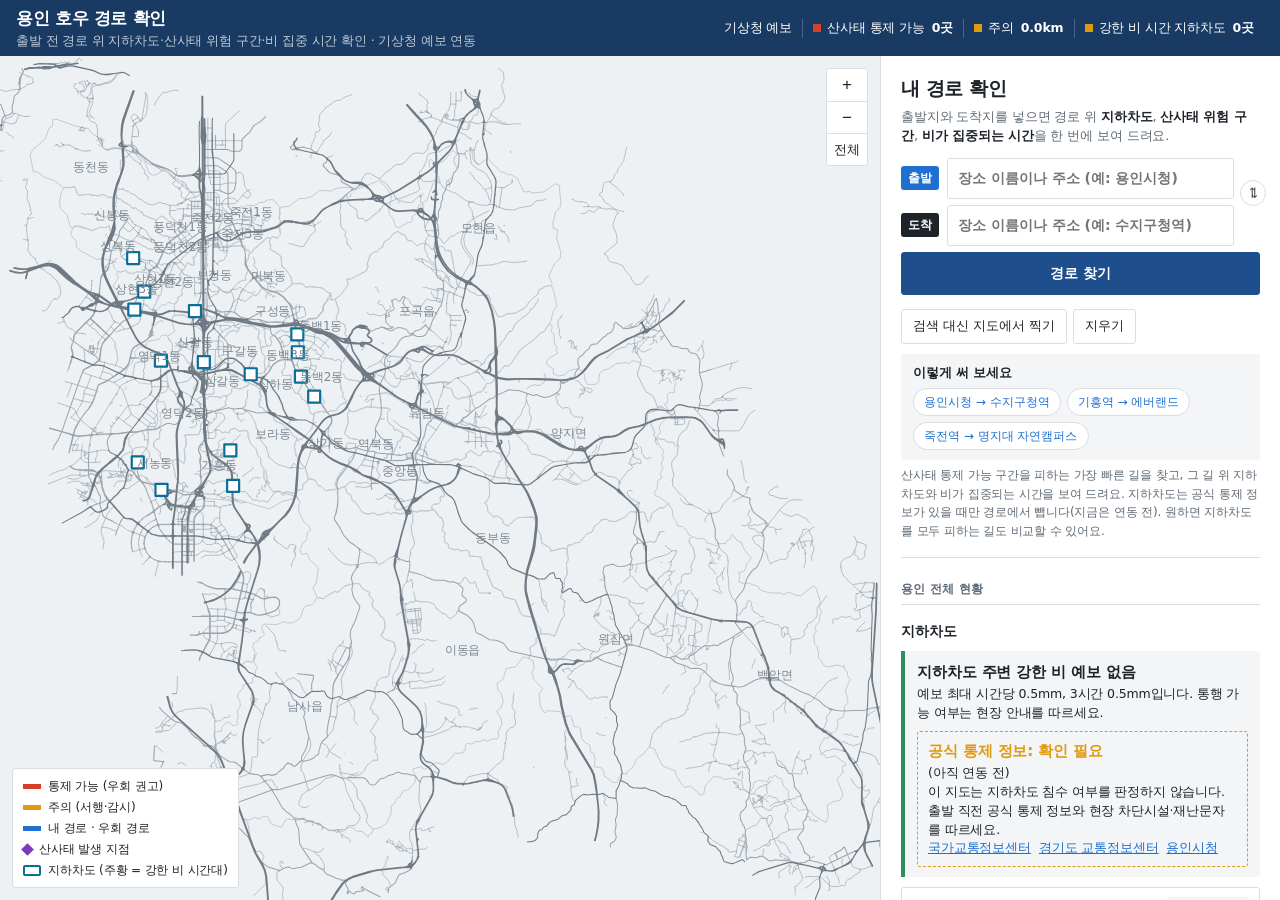
==== commit b9814a09: "우회 지도를 '내 경로 확인' 중심으로 재배치 - 제목 '용인 호우 경로 확인', 오른쪽 패널 맨 위에 출발·도착 검색(크게), 바꾸기 버튼, 예시 경로 - 지도에 경로 위 지하차" ====
--- a/detour.html
+++ b/detour.html
@@ -96,7 +96,18 @@
 .strip i.h1{background:var(--route);opacity:.55}.strip i.h2{background:var(--amber)}.strip i.dep{outline:2px solid var(--ink);outline-offset:-1px}
 .stripx{display:flex;justify-content:space-between;font-size:11px;color:var(--muted)}
 .uol{margin:6px 0 0;padding-left:18px}.uol li{margin:3px 0}.uol small{color:var(--muted)}
-.srch{display:grid;gap:6px;margin-bottom:8px}.srch label{display:flex;gap:8px;align-items:center;font-size:12.5px;font-weight:700}
+.hero{padding-top:18px}.hero h2{font-size:19px;margin:0 0 4px;letter-spacing:-.02em}.hero .lead{font-size:13px;color:var(--muted);margin:0 0 12px}.hero .lead b{color:var(--ink)}
+.grp{margin:22px 0 0;font-size:12px;font-weight:700;color:var(--muted);letter-spacing:.02em;border-bottom:1px solid var(--line);padding-bottom:6px}
+.psec h3 small{font-weight:400;color:var(--muted);font-size:11.5px;margin-left:4px}
+.more{padding:12px 0}.more>summary{font-size:13.5px;font-weight:700;color:var(--ink)}
+.rempty{margin-top:10px;background:var(--surface-2);border-radius:3px;padding:10px 12px;font-size:12.5px}.rempty .ex{display:flex;flex-wrap:wrap;gap:6px;margin-top:6px}
+.rempty .ex button{border:1px solid var(--line);background:var(--surface);color:var(--route);border-radius:14px;padding:4px 10px;font:inherit;font-size:12px;cursor:pointer}
+.srch{display:grid;gap:6px;margin-bottom:8px;position:relative}.srch label{display:flex;gap:8px;align-items:center;font-size:12.5px;font-weight:700}
+.srch .dot{flex:none;width:38px;text-align:center;padding:3px 0;border-radius:3px;font-size:12px;color:#fff;background:var(--route)}.srch .dot.t{background:var(--ink);color:var(--surface)}
+.srch input{padding:9px 10px!important;font-size:14px!important}
+.srch .swap{position:absolute;right:-6px;top:22px;width:26px;height:26px;border:1px solid var(--line);border-radius:50%;background:var(--surface);color:var(--ink);cursor:pointer;font-size:14px;line-height:1;z-index:1}
+.srch label{padding-right:26px}
+.btn.big{padding:10px;font-size:14px;font-weight:700}
 .srch input{flex:1;min-width:0;font:inherit;font-size:13px;padding:6px 8px;border:1px solid var(--line);border-radius:3px;background:var(--surface);color:var(--ink)}
 .srch .pick{display:block;width:100%;text-align:left;margin-top:4px;padding:6px 8px;border:1px solid var(--line);border-radius:3px;background:var(--surface);color:var(--ink);font:inherit;font-size:12.5px;cursor:pointer}
 .srch .pick small{color:var(--muted)}
@@ -104,7 +115,10 @@
 code{font-size:11.5px;background:var(--surface-2);padding:1px 4px;border-radius:2px}
 @media (max-width:860px){
   .main{flex-direction:column}
-  .mapbox{flex:none;height:58vh}
+  .mapbox{flex:none;height:46vh}
+  .hero{padding-top:14px}
+  .legend{display:none}
+  .topbar .sub{display:none}
   .side{width:auto;border-left:0;border-top:1px solid var(--line);padding:0 16px 20px}
   .app{height:auto}
   .chips{width:100%;justify-content:flex-start;flex-wrap:wrap;row-gap:4px}.chip:first-child{padding-left:0}
@@ -115,8 +129,8 @@
 <div class="app">
   <header class="topbar">
     <div>
-      <h1>용인 호우 도로 통제 · 우회 안내</h1>
-      <div class="sub">산사태 위험 도로 · 경로 위 지하차도 · 기상청 예보 연동</div>
+      <h1>용인 호우 경로 확인</h1>
+      <div class="sub">출발 전 경로 위 지하차도·산사태 위험 구간·비 집중 시간 확인 · 기상청 예보 연동</div>
     </div>
     <div class="chips">
       <span class="chip" id="srcChip">강우 자료 -</span>
@@ -133,19 +147,32 @@
       <div class="legend">
         <span><i style="background:var(--red);height:5px"></i>통제 가능 (우회 권고)</span>
         <span><i style="background:var(--amber);height:5px"></i>주의 (서행·감시)</span>
-        <span><i style="background:var(--route);height:5px"></i>우회 경로</span>
+        <span><i style="background:var(--route);height:5px"></i>내 경로 · 우회 경로</span>
         <span><i style="background:var(--hist);width:9px;height:9px;transform:rotate(45deg)"></i>산사태 발생 지점</span>
         <span><i class="umk" style="height:11px"></i>지하차도 (주황 = 강한 비 시간대)</span>
       </div>
       <div class="tip" id="tip" hidden></div>
     </div>
     <aside class="side">
-      <section class="psec">
-        <h3>강우 조건</h3>
-        <div class="seg" id="rainSeg"></div>
-        <dl class="rainbox" id="rainbox"></dl>
-        <p class="note" id="rainNote"></p>
+      <section class="psec hero">
+        <h2>내 경로 확인</h2>
+        <p class="lead">출발지와 도착지를 넣으면 경로 위 <b>지하차도</b>, <b>산사태 위험 구간</b>, <b>비가 집중되는 시간</b>을 한 번에 보여 드려요.</p>
+        <form class="srch" id="srchForm" autocomplete="off">
+          <label><span class="dot s">출발</span><input id="qS" placeholder="장소 이름이나 주소 (예: 용인시청)"></label>
+          <button type="button" class="swap" id="swapQ" aria-label="출발과 도착 바꾸기" title="출발·도착 바꾸기">⇅</button>
+          <label><span class="dot t">도착</span><input id="qT" placeholder="장소 이름이나 주소 (예: 수지구청역)"></label>
+          <button class="btn primary big" type="submit">경로 찾기</button>
+          <div id="srchRes"></div>
+        </form>
+        <div class="row">
+          <button class="btn" id="pickRoute">검색 대신 지도에서 찍기</button>
+          <button class="btn" id="clearRoute">지우기</button>
+        </div>
+        <div id="myroute"></div>
+        <div id="routeEmpty" class="rempty"><b>이렇게 써 보세요</b><div class="ex"><button type="button" data-s="용인시청" data-t="수지구청역">용인시청 → 수지구청역</button><button type="button" data-s="기흥역" data-t="에버랜드">기흥역 → 에버랜드</button><button type="button" data-s="죽전역" data-t="명지대학교 자연캠퍼스">죽전역 → 명지대 자연캠퍼스</button></div></div>
+        <p class="note">산사태 통제 가능 구간을 피하는 가장 빠른 길을 찾고, 그 길 위 지하차도와 비가 집중되는 시간을 보여 드려요. 지하차도는 공식 통제 정보가 있을 때만 경로에서 뺍니다(지금은 연동 전). 원하면 지하차도를 모두 피하는 길도 비교할 수 있어요.</p>
       </section>
+      <div class="grp">용인 전체 현황</div>
       <section class="psec">
         <h3>지하차도</h3>
         <div class="status" id="uStatus"></div>
@@ -160,22 +187,13 @@
         <div id="detour"></div>
       </section>
       <section class="psec">
-        <h3>내 경로 확인</h3>
-        <form class="srch" id="srchForm" autocomplete="off">
-          <label>출발 <input id="qS" placeholder="장소·주소 (예: 용인시청)"></label>
-          <label>도착 <input id="qT" placeholder="장소·주소 (예: 수지구청역)"></label>
-          <button class="btn primary" type="submit">경로 찾기</button>
-          <div id="srchRes"></div>
-        </form>
-        <div class="row">
-          <button class="btn" id="pickRoute">지도에서 출발·도착 찍기</button>
-          <button class="btn" id="clearRoute">지우기</button>
-        </div>
-        <div id="myroute"></div>
-        <p class="note">산사태 통제 가능 구간을 피하는 가장 빠른 길을 찾고, 그 길 위 지하차도와 비가 집중되는 시간을 보여 드려요. 지하차도는 공식 통제 정보가 있을 때만 경로에서 뺍니다(지금은 연동 전). 원하면 지하차도를 모두 피하는 길도 비교할 수 있어요.</p>
+        <h3>강우 조건 <small>시나리오로 바꿔 시험해 볼 수 있어요</small></h3>
+        <div class="seg" id="rainSeg"></div>
+        <dl class="rainbox" id="rainbox"></dl>
+        <p class="note" id="rainNote"></p>
       </section>
-      <section class="psec">
-        <h3>산사태 이력</h3>
+      <details class="psec more">
+        <summary>산사태 이력 넣기</summary>
         <div class="row">
           <button class="btn" id="addHist">지도에 발생 지점 추가</button>
           <label class="btn" for="csv">CSV 불러오기</label><input type="file" id="csv" accept=".csv,text/csv">
@@ -188,14 +206,14 @@
           <p><b>읍면동 기록</b>: 산림청 과거산사태 정보(공공데이터포털)는 좌표 없이 연도·읍면 단위로 나옵니다. 같은 CSV에서 위도·경도를 비워 두면 그 읍면동 산지 도로 전체의 위험도를 조금 올립니다.</p>
           <p>추가한 이력은 이 브라우저에만 저장됩니다. 다른 사람과 함께 쓰려면 CSV로 내보내 프로젝트 폴더에 넣어 주세요. 다음 갱신 때 지도에 기본으로 넣어 드립니다.</p>
         </details>
-      </section>
-      <section class="psec">
-        <h3>판정 방식</h3>
+      </details>
+      <details class="psec more">
+        <summary>판정 방식과 자료 출처</summary>
         <p class="note" style="margin-top:0">도로를 30m 간격으로 나눠, 바로 옆 비탈면의 <b>경사</b>(90m DEM, 주변 최대값)와 <b>산림 비율</b>(토지피복도)로 사면 취약도를 매깁니다. 여기에 산사태 이력 가중치를 더하고, 해당 읍면동의 <b>기상청 예보 강우</b>(24시간 누적, 3시간 누적, 최대 시간강우)를 곱해 단계를 정합니다. 터널 구간은 제외하고 교량은 절반만 반영합니다.</p>
         <p class="note"><b>지하차도</b>: 강우량이나 SCS-CN 유출량만으로는 개별 지하차도의 침수를 알 수 없습니다(주변 지형, 배수시설, 집수구역, 수위 자료가 필요). 그래서 이 지도는 침수·통제를 판정하지 않습니다. 지하차도가 있는 읍면동 예보에서 <b>시간당 30mm 또는 3시간 60mm 이상</b>인 시간을 <b>강한 비 시간대</b>로 보여 줄 뿐이고, 통행 가능 여부는 <b>공식 통제 정보</b>(연동 전: 확인 필요)를 따릅니다. 위치는 오픈스트리트맵에서 뽑은 지하차도 15곳과 이름 없는 지하 구간·굴다리입니다. "주변보다 낮은 곳"은 90m 지형 기준 참고 정보입니다.</p>
         <p class="note">산사태 단계는 임시 기준이며 산림청 산사태 예·경보, 지자체 통제와 다를 수 있습니다. 실제 통제 여부는 용인시·경찰 안내를 따르세요.</p>
         <p class="note">도로·지하차도: © OpenStreetMap 기여자 (ODbL). 지형: 국토지리정보원 90m DEM. 강우: 기상청 단기예보.</p>
-      </section>
+      </details>
     </aside>
   </div>
 </div>
@@ -454,6 +472,7 @@
     if(x<-20||y<-20||x>W+20||y>Hh+20)continue;
     ctx.fillStyle=C['--surface'];ctx.strokeStyle=uc[L];ctx.lineWidth=k===selU?4:L?3:2.2;ctx.beginPath();ctx.rect(x-r,y-r,r*2,r*2);ctx.fill();ctx.stroke();
     if(L){ctx.fillStyle=uc[L];ctx.fillRect(x-r+3,y-r+3,r*2-6,r*2-6);}
+    if(onR&&onR.has(k)){const n=myRoute.uOn.indexOf(k)+1;ctx.beginPath();ctx.arc(x-r-9,y-r-9,9,0,7);ctx.fillStyle=C['--route'];ctx.fill();ctx.fillStyle='#fff';ctx.font='700 11px '+getComputedStyle(document.body).fontFamily;ctx.textAlign='center';ctx.fillText(n,x-r-9,y-r-5);ctx.textAlign='start';}
     if(u.named&&(z>40||L||k===selU||(onR&&onR.has(k)))){ctx.font='600 12px '+getComputedStyle(document.body).fontFamily;ctx.lineWidth=3;ctx.strokeStyle=C['--surface'];ctx.strokeText(u.nm,x+r+4,y+4);ctx.fillStyle=L?uc[L]:C['--ink'];ctx.fillText(u.nm,x+r+4,y+4);}
   }
   // 이력 지점
@@ -631,7 +650,7 @@
   myRoute.hv=hv; myRoute.win=winOf(hv); myRoute.nd=ds.length;
 }
 function renderMyRoute(){
-  const el=$('myroute');
+  const el=$('myroute'); $('routeEmpty').hidden=!!myRoute;
   if(!myRoute){el.innerHTML='';return;}
   if(myRoute.t==null){el.innerHTML='<p class="note">도착지를 누르세요.</p>';return;}
   const r=myRoute.r,b=myRoute.base,nu=myRoute.noU;
@@ -745,6 +764,8 @@
   go();
 }
 $('srchForm').onsubmit=e=>{e.preventDefault();doSearch();};
+$('swapQ').onclick=()=>{const a=$('qS').value;$('qS').value=$('qT').value;$('qT').value=a;if($('qS').value&&$('qT').value)doSearch();};
+document.querySelectorAll('#routeEmpty .ex button').forEach(b=>b.onclick=()=>{$('qS').value=b.dataset.s;$('qT').value=b.dataset.t;doSearch();});
 function refresh(){evaluate();renderRain();renderList();renderU();renderHist();if(myRoute&&myRoute.t!=null)calcMyRoute();renderMyRoute();draw();}
 
 /* ---------- 시작 ---------- */
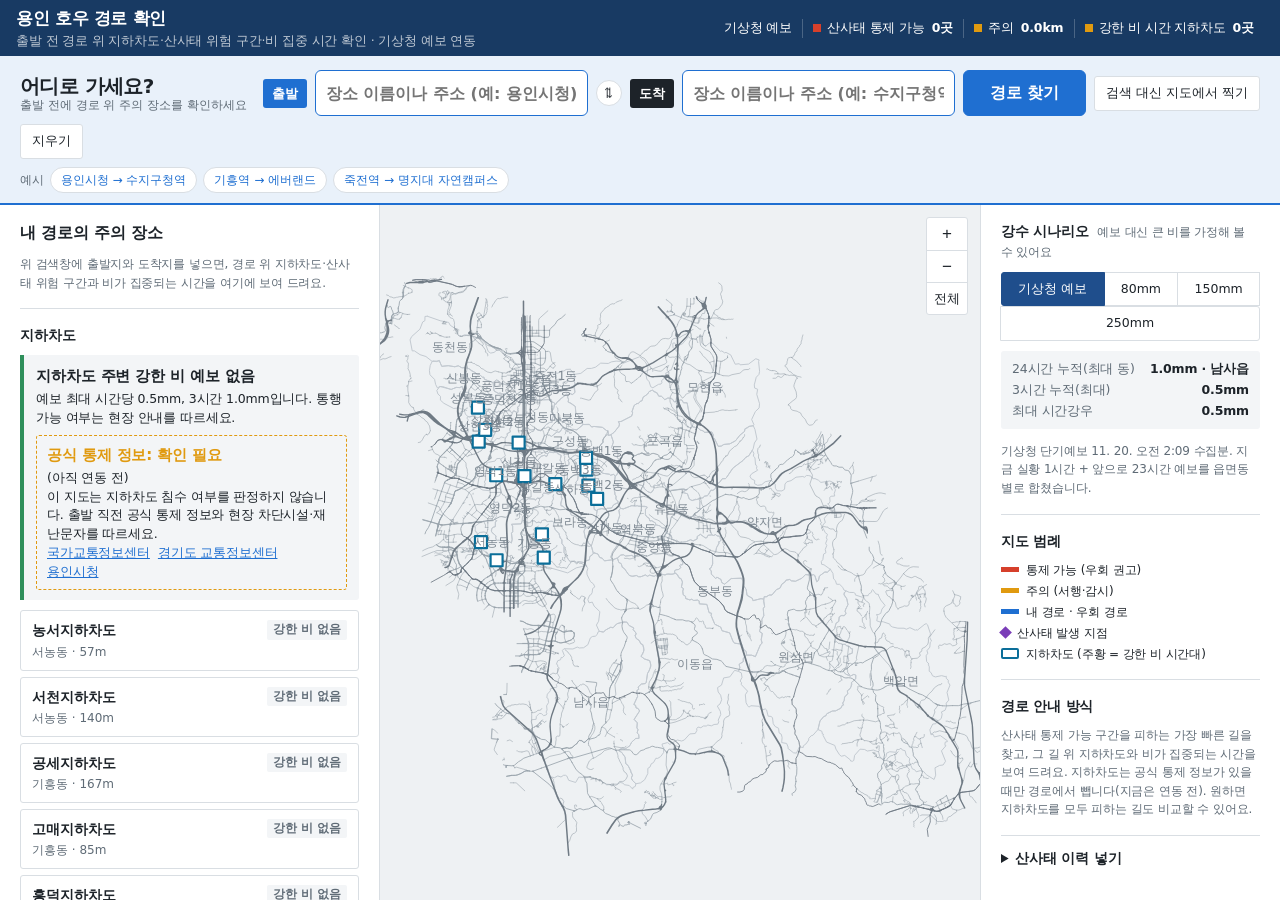
==== commit 946cf4fd: "경로 확인 화면을 3단으로: 위 검색 바, 왼쪽 주의 장소, 오른쪽 설정 - 상단 '어디로 가세요?' 검색 바를 크게 강조 (큰 입력칸·버튼, 예시 경로) - 왼쪽: 내 경로의 주" ====
--- a/detour.html
+++ b/detour.html
@@ -96,6 +96,24 @@
 .strip i.h1{background:var(--route);opacity:.55}.strip i.h2{background:var(--amber)}.strip i.dep{outline:2px solid var(--ink);outline-offset:-1px}
 .stripx{display:flex;justify-content:space-between;font-size:11px;color:var(--muted)}
 .uol{margin:6px 0 0;padding-left:18px}.uol li{margin:3px 0}.uol small{color:var(--muted)}
+
+.searchbar{background:color-mix(in srgb,var(--route) 10%,var(--surface));border-bottom:2px solid var(--route);padding:14px max(20px,env(safe-area-inset-left,0px)) 10px;display:flex;flex-direction:column;gap:8px}
+.searchbar .srch{display:flex;flex-wrap:wrap;gap:8px;align-items:center;margin:0}
+.searchbar .sbt{font-weight:800;font-size:20px;margin-right:8px;letter-spacing:-.03em;line-height:1.2}.searchbar .sbt small{display:block;font-size:12px;font-weight:400;color:var(--muted);letter-spacing:0}
+.searchbar .srch input{height:46px;font-size:16px!important;border:1.5px solid var(--route)!important;border-radius:6px!important}
+.searchbar .srch .dot{width:44px;padding:5px 0;font-size:13px}
+.searchbar .srch label{flex:1 1 220px;padding-right:0}
+.searchbar .srch .swap{position:static;flex:none}
+.searchbar .btn.big{height:46px;padding:0 26px;font-size:16px;border-radius:6px;background:var(--route);border-color:var(--route)}
+.searchbar #srchRes{flex-basis:100%}.searchbar #srchRes:empty{display:none}.searchbar #srchRes .note{display:inline;margin-right:10px;font-size:12.5px}.searchbar #srchRes div{display:inline;font-size:12px;margin-right:4px}.searchbar #srchRes .pick{display:inline-block;width:auto;margin:4px 6px 0 0}
+.searchbar .ex{display:flex;flex-wrap:wrap;gap:6px;align-items:center;font-size:12px;color:var(--muted)}
+.searchbar .ex button{border:1px solid var(--line);background:var(--surface);color:var(--route);border-radius:14px;padding:3px 10px;font:inherit;font-size:12px;cursor:pointer}
+.side.left{border-left:0;border-right:1px solid var(--line);width:380px}
+#routeSec h3{font-size:16px}#routeSec .detour{border-width:2px}#routeSec .rc b{font-size:19px}#routeSec .rc span{font-size:11.5px}
+#routeSec .detour>b:first-child{font-size:15px}
+.side.right{width:300px}
+.legend.in{position:static;border:0;padding:0;background:none}
+@media (max-width:1180px){.side.right{width:260px}.side.left{width:340px}}
 .hero{padding-top:18px}.hero h2{font-size:19px;margin:0 0 4px;letter-spacing:-.02em}.hero .lead{font-size:13px;color:var(--muted);margin:0 0 12px}.hero .lead b{color:var(--ink)}
 .grp{margin:22px 0 0;font-size:12px;font-weight:700;color:var(--muted);letter-spacing:.02em;border-bottom:1px solid var(--line);padding-bottom:6px}
 .psec h3 small{font-weight:400;color:var(--muted);font-size:11.5px;margin-left:4px}
@@ -115,9 +133,11 @@
 code{font-size:11.5px;background:var(--surface-2);padding:1px 4px;border-radius:2px}
 @media (max-width:860px){
   .main{flex-direction:column}
-  .mapbox{flex:none;height:46vh}
+  .mapbox{flex:none;height:46vh;order:1}
+  .side.left{order:2;width:auto;border-right:0}.side.right{order:3;width:auto}
+  .searchbar .srch label{flex-basis:100%}
   .hero{padding-top:14px}
-  .legend{display:none}
+  .legend:not(.in){display:none}
   .topbar .sub{display:none}
   .side{width:auto;border-left:0;border-top:1px solid var(--line);padding:0 16px 20px}
   .app{height:auto}
@@ -139,40 +159,26 @@
       <span class="chip"><i style="background:var(--amber)"></i>강한 비 시간 지하차도 <b id="cU">-</b></span>
     </div>
   </header>
+  <div class="searchbar">
+    <form class="srch" id="srchForm" autocomplete="off">
+      <span class="sbt">어디로 가세요?<small>출발 전에 경로 위 주의 장소를 확인하세요</small></span>
+      <label><span class="dot s">출발</span><input id="qS" placeholder="장소 이름이나 주소 (예: 용인시청)"></label>
+      <button type="button" class="swap" id="swapQ" aria-label="출발과 도착 바꾸기" title="출발·도착 바꾸기">⇅</button>
+      <label><span class="dot t">도착</span><input id="qT" placeholder="장소 이름이나 주소 (예: 수지구청역)"></label>
+      <button class="btn primary big" type="submit">경로 찾기</button>
+      <button class="btn" id="pickRoute">검색 대신 지도에서 찍기</button>
+      <button class="btn" id="clearRoute">지우기</button>
+      <div id="srchRes"></div>
+    </form>
+    <div id="routeEmpty" class="ex"><span>예시</span><button type="button" data-s="용인시청" data-t="수지구청역">용인시청 → 수지구청역</button><button type="button" data-s="기흥역" data-t="에버랜드">기흥역 → 에버랜드</button><button type="button" data-s="죽전역" data-t="명지대학교 자연캠퍼스">죽전역 → 명지대 자연캠퍼스</button></div>
+  </div>
   <div class="main">
-    <div class="mapbox" id="mapbox">
-      <canvas id="cv" aria-label="용인시 도로 산사태 위험 지도"></canvas>
-      <div class="modebar" id="modebar"></div>
-      <div class="zoom"><button id="zin" aria-label="확대">+</button><button id="zout" aria-label="축소">−</button><button id="zfit" aria-label="전체 보기" style="font-size:13px">전체</button></div>
-      <div class="legend">
-        <span><i style="background:var(--red);height:5px"></i>통제 가능 (우회 권고)</span>
-        <span><i style="background:var(--amber);height:5px"></i>주의 (서행·감시)</span>
-        <span><i style="background:var(--route);height:5px"></i>내 경로 · 우회 경로</span>
-        <span><i style="background:var(--hist);width:9px;height:9px;transform:rotate(45deg)"></i>산사태 발생 지점</span>
-        <span><i class="umk" style="height:11px"></i>지하차도 (주황 = 강한 비 시간대)</span>
-      </div>
-      <div class="tip" id="tip" hidden></div>
-    </div>
-    <aside class="side">
-      <section class="psec hero">
-        <h2>내 경로 확인</h2>
-        <p class="lead">출발지와 도착지를 넣으면 경로 위 <b>지하차도</b>, <b>산사태 위험 구간</b>, <b>비가 집중되는 시간</b>을 한 번에 보여 드려요.</p>
-        <form class="srch" id="srchForm" autocomplete="off">
-          <label><span class="dot s">출발</span><input id="qS" placeholder="장소 이름이나 주소 (예: 용인시청)"></label>
-          <button type="button" class="swap" id="swapQ" aria-label="출발과 도착 바꾸기" title="출발·도착 바꾸기">⇅</button>
-          <label><span class="dot t">도착</span><input id="qT" placeholder="장소 이름이나 주소 (예: 수지구청역)"></label>
-          <button class="btn primary big" type="submit">경로 찾기</button>
-          <div id="srchRes"></div>
-        </form>
-        <div class="row">
-          <button class="btn" id="pickRoute">검색 대신 지도에서 찍기</button>
-          <button class="btn" id="clearRoute">지우기</button>
-        </div>
+    <aside class="side left" aria-label="주의 장소">
+      <section class="psec" id="routeSec">
+        <h3>내 경로의 주의 장소</h3>
         <div id="myroute"></div>
-        <div id="routeEmpty" class="rempty"><b>이렇게 써 보세요</b><div class="ex"><button type="button" data-s="용인시청" data-t="수지구청역">용인시청 → 수지구청역</button><button type="button" data-s="기흥역" data-t="에버랜드">기흥역 → 에버랜드</button><button type="button" data-s="죽전역" data-t="명지대학교 자연캠퍼스">죽전역 → 명지대 자연캠퍼스</button></div></div>
-        <p class="note">산사태 통제 가능 구간을 피하는 가장 빠른 길을 찾고, 그 길 위 지하차도와 비가 집중되는 시간을 보여 드려요. 지하차도는 공식 통제 정보가 있을 때만 경로에서 뺍니다(지금은 연동 전). 원하면 지하차도를 모두 피하는 길도 비교할 수 있어요.</p>
+        <p class="note" id="routeHint">위 검색창에 출발지와 도착지를 넣으면, 경로 위 지하차도·산사태 위험 구간과 비가 집중되는 시간을 여기에 보여 드려요.</p>
       </section>
-      <div class="grp">용인 전체 현황</div>
       <section class="psec">
         <h3>지하차도</h3>
         <div class="status" id="uStatus"></div>
@@ -186,11 +192,33 @@
         <div class="list" id="list"></div>
         <div id="detour"></div>
       </section>
+    </aside>
+    <div class="mapbox" id="mapbox">
+      <canvas id="cv" aria-label="용인시 도로 산사태 위험 지도"></canvas>
+      <div class="modebar" id="modebar"></div>
+      <div class="zoom"><button id="zin" aria-label="확대">+</button><button id="zout" aria-label="축소">−</button><button id="zfit" aria-label="전체 보기" style="font-size:13px">전체</button></div>
+      <div class="tip" id="tip" hidden></div>
+    </div>
+    <aside class="side right" aria-label="설정">
       <section class="psec">
-        <h3>강우 조건 <small>시나리오로 바꿔 시험해 볼 수 있어요</small></h3>
+        <h3>강수 시나리오 <small>예보 대신 큰 비를 가정해 볼 수 있어요</small></h3>
         <div class="seg" id="rainSeg"></div>
         <dl class="rainbox" id="rainbox"></dl>
         <p class="note" id="rainNote"></p>
+      </section>
+      <section class="psec">
+        <h3>지도 범례</h3>
+      <div class="legend in">
+        <span><i style="background:var(--red);height:5px"></i>통제 가능 (우회 권고)</span>
+        <span><i style="background:var(--amber);height:5px"></i>주의 (서행·감시)</span>
+        <span><i style="background:var(--route);height:5px"></i>내 경로 · 우회 경로</span>
+        <span><i style="background:var(--hist);width:9px;height:9px;transform:rotate(45deg)"></i>산사태 발생 지점</span>
+        <span><i class="umk" style="height:11px"></i>지하차도 (주황 = 강한 비 시간대)</span>
+      </div>
+      </section>
+      <section class="psec">
+        <h3>경로 안내 방식</h3>
+        <p class="note">산사태 통제 가능 구간을 피하는 가장 빠른 길을 찾고, 그 길 위 지하차도와 비가 집중되는 시간을 보여 드려요. 지하차도는 공식 통제 정보가 있을 때만 경로에서 뺍니다(지금은 연동 전). 원하면 지하차도를 모두 피하는 길도 비교할 수 있어요.</p>
       </section>
       <details class="psec more">
         <summary>산사태 이력 넣기</summary>
@@ -206,7 +234,6 @@
           <p><b>읍면동 기록</b>: 산림청 과거산사태 정보(공공데이터포털)는 좌표 없이 연도·읍면 단위로 나옵니다. 같은 CSV에서 위도·경도를 비워 두면 그 읍면동 산지 도로 전체의 위험도를 조금 올립니다.</p>
           <p>추가한 이력은 이 브라우저에만 저장됩니다. 다른 사람과 함께 쓰려면 CSV로 내보내 프로젝트 폴더에 넣어 주세요. 다음 갱신 때 지도에 기본으로 넣어 드립니다.</p>
         </details>
-      </details>
       <details class="psec more">
         <summary>판정 방식과 자료 출처</summary>
         <p class="note" style="margin-top:0">도로를 30m 간격으로 나눠, 바로 옆 비탈면의 <b>경사</b>(90m DEM, 주변 최대값)와 <b>산림 비율</b>(토지피복도)로 사면 취약도를 매깁니다. 여기에 산사태 이력 가중치를 더하고, 해당 읍면동의 <b>기상청 예보 강우</b>(24시간 누적, 3시간 누적, 최대 시간강우)를 곱해 단계를 정합니다. 터널 구간은 제외하고 교량은 절반만 반영합니다.</p>
@@ -220,7 +247,7 @@
 <script>
 (async()=>{
 const R = {"bounds":[201460.55007036752,498310.9155873931,238002.08682331652,530333.8914370334],"verts":[[207310,513877],[206594,514329],[204657,522165],[204524,522253],[209702,517297],[209743,517195],[209514,516756],[209422,516130],[218572,513474],[218710,514237],[208356,517385],[208386,517411],[208389,517413],[208438,517453],[208611,517603],[208700,517923],[208788,518145],[208794,518162],[208863,513790],[209109,513693],[205150,522539],[205224,522395],[205284,522209],[207295,519546],[207331,519650],[240099,499097],[239839,499569],[238721,498419],[238631,498118],[235944,503929],[235901,503970],[228918,511040],[228904,511310],[238524,499964],[238543,499763],[238628,499553],[238651,499505],[238602,499767],[238010,497218],[237776,497075],[237527,496956],[237335,496867],[207705,523947],[207606,523841],[207734,523961],[218707,502906],[218732,502930],[218853,503059],[218565,514920],[218563,514945],[218538,515172],[218505,515396],[218230,507555],[218083,508391],[218925,518735],[218927,518769],[218941,518931],[209649,526301],[209313,526538],[209262,526621],[209316,518266],[209333,518311],[208639,513610],[208682,513667],[208715,513691],[208843,513798],[210176,514933],[210014,515048],[209675,515298],[209651,525513],[209636,524908],[215598,495798],[214537,496857],[214044,497158],[236861,497107],[237171,497203],[237464,497334],[237898,497541],[238222,497685],[237340,497601],[237761,497880],[218814,500812],[218855,500789],[205692,514905],[205765,514821],[205800,514773],[205805,514766],[221252,507779],[222878,506607],[205343,513591],[205134,513401],[234140,511128],[234140,511134],[234115,511888],[234295,512169],[234316,512203],[234340,512241],[236203,497274],[236207,497378],[235778,498142],[227945,507088],[228180,507204],[233400,497302],[233384,498024],[233367,498078],[233354,498360],[231263,517431],[231265,517443],[231290,517565],[231293,518999],[229740,520697],[229595,520922],[229493,521627],[229490,521632],[231321,517132],[231878,516487],[232836,513828],[231820,512745],[211219,501161],[211005,501330],[207584,503746],[207224,504104],[213278,501484],[212034,501104],[218372,510621],[218278,510605],[206151,514463],[206290,514273],[206308,514256],[206332,514233],[206379,514192],[206426,514141],[209262,516680],[209361,516689],[209302,516900],[204107,512638],[204354,512844],[204362,512852],[213578,501720],[213897,502755],[212924,504966],[221639,529567],[221698,529657],[227104,510397],[228179,510474],[228238,510543],[228489,511392],[228535,511481],[218761,514920],[218655,515159],[218678,515417],[227421,504559],[227838,505877],[227995,506446],[228065,506774],[227635,507623],[227503,508029],[227476,508234],[227204,509122],[215809,527161],[215883,527200],[227579,500042],[227765,500834],[233304,497229],[231664,498148],[218918,502716],[219690,501231],[217421,495841],[217435,495968],[217440,495996],[217513,496114],[223209,498304],[222334,500764],[234110,497450],[235332,497256],[220821,500761],[219612,501005],[223629,498112],[225561,499637],[235849,497111],[235837,497174],[235714,496960],[235704,497042],[235668,497123],[208207,511747],[207912,511745],[207841,511744],[210034,511613],[209992,511608],[209739,511589],[209183,511701],[225881,519174],[226152,519889],[216227,496048],[219673,501181],[219667,501164],[219621,501027],[207025,516502],[208313,517345],[209735,528963],[209734,529158],[209730,529353],[209731,529596],[211483,505534],[211140,505738],[222641,502506],[223026,504737],[201476,526262],[201165,527612],[200978,530495],[201270,530430],[200679,530937],[200868,531430],[205196,518581],[205645,518828],[205683,518877],[205687,518890],[204990,518646],[205458,518371],[205840,517541],[205970,517179],[202986,521296],[202714,521215],[205419,519008],[205407,519000],[205171,518836],[204913,518667],[204878,518645],[204765,518586],[207026,516615],[207105,516716],[207100,517117],[206715,517411],[206696,517424],[206338,517590],[203276,517020],[203639,516814],[204189,518891],[203988,518341],[203869,518090],[203796,517752],[203511,517244],[204346,517971],[204927,518662],[204870,518679],[204588,518758],[203796,519035],[204285,516448],[204348,516543],[205412,517012],[205374,517019],[205313,517062],[204040,519957],[204046,519965],[204117,520153],[204113,520238],[205643,516833],[206038,516539],[206452,517065],[206838,516771],[207007,516791],[206981,516958],[206594,517253],[209225,520662],[209408,521048],[203326,518540],[203130,517942],[209551,521270],[209317,521227],[209077,521207],[208717,521179],[209239,521200],[209313,521198],[207052,521552],[208554,521158],[208903,518898],[208932,518865],[219422,501051],[219400,501183],[219386,501228],[205421,522079],[205405,522111],[239929,499407],[240046,498956],[210692,499847],[210688,499861],[210617,500054],[210529,500296],[210462,500477],[209733,502121],[207587,504577],[210675,499840],[210679,499831],[210763,499599],[211777,497145],[211794,497115],[212199,493828],[211849,497045],[211817,497126],[211805,497150],[211787,497186],[211808,497125],[211795,497149],[207573,504573],[209728,502103],[210671,499853],[210563,500155],[210449,500469],[210516,500288],[208944,513621],[208969,513662],[208984,513688],[209214,514076],[209473,514539],[208699,513052],[208549,513037],[208397,513050],[208354,513056],[208164,513093],[208219,513605],[208398,513571],[207600,513148],[207601,513061],[208918,513621],[208895,513582],[208921,513582],[208662,513107],[208698,513045],[208839,513442],[208563,513031],[208714,513271],[208395,513038],[208350,513044],[208597,513594],[208649,513598],[208946,513668],[208961,513693],[209225,517141],[209223,518098],[209219,518604],[209219,518624],[209198,518628],[209201,517894],[209206,517141],[209258,516056],[209224,517091],[209205,517090],[209243,516035],[209483,514566],[209518,514738],[209360,515476],[209362,515465],[209395,515336],[209368,515336],[209461,514540],[209244,514184],[209470,514568],[209378,515503],[209268,516007],[209353,515506],[209385,515474],[209251,515996],[209203,521668],[209187,524830],[209220,518689],[210057,521351],[210550,521348],[209183,521369],[209181,520771],[209185,520507],[209698,521283],[209762,521297],[209183,521417],[209123,521209],[209762,521317],[209697,521303],[209080,521189],[209316,521208],[209204,521360],[209204,521406],[209186,524913],[209186,524994],[209185,525038],[209185,525113],[209185,525394],[209182,525684],[209179,526190],[209174,527075],[209174,527152],[209167,527849],[209166,527893],[209163,529164],[209129,531329],[209133,530522],[209129,530008],[209166,524898],[209166,524821],[209182,521800],[209155,527152],[209155,527076],[209154,526831],[209157,526417],[209163,525382],[209166,525065],[209166,525028],[209167,524980],[209211,525794],[209150,527893],[209150,527848],[205176,522583],[205159,522615],[207643,513181],[207819,513114],[207907,513036],[207918,513029],[208354,512985],[207918,513039],[206706,512669],[206451,512499],[206714,512654],[206918,512788],[207782,513072],[207801,513064],[207823,513058],[207259,513057],[207290,513076],[206941,512794],[206988,512776],[207015,512892],[206973,512910],[207240,513066],[207205,513049],[207402,513137],[207055,512916],[206910,512797],[207065,512905],[208376,512980],[209276,516361],[209271,516469],[209265,516618],[209353,515781],[209287,516214],[209319,517168],[209340,517174],[209643,517282],[209833,517330],[210535,517398],[210900,517418],[211003,517384],[211029,517376],[211076,517360],[211131,517342],[209345,517341],[209823,517364],[210205,517568],[209299,516084],[209305,516198],[209271,516192],[209289,516080],[204432,522300],[204106,522541],[203961,521904],[204071,521974],[204438,522308],[204358,522124],[204020,521962],[203808,521915],[203894,521841],[203953,521910],[203886,521845],[206817,521608],[207056,521565],[206819,521621],[205180,521985],[204507,522237],[204892,522049],[204428,522289],[204518,522247],[204366,522109],[204100,522531],[203123,523288],[202782,523609],[203139,523310],[202797,523636],[202763,523584],[203113,523248],[201328,523534],[200569,523572],[203868,522723],[203536,522919],[202246,523800],[202097,523800],[201950,523755],[201736,523675],[201742,523665],[201954,523740],[202103,523786],[202837,522561],[201936,523684],[201690,524109],[202570,522316],[202602,522300],[199951,529460],[199891,529073],[199956,529123],[199983,529466],[209644,527400],[209661,527400],[209928,527401],[210284,527469],[210635,527470],[210173,528966],[210173,529161],[210170,529355],[210792,530681],[210909,529355],[210545,529355],[210035,529356],[209840,529353],[209251,528961],[209390,528959],[209572,528962],[240115,499170],[239668,499959],[209458,502397],[209335,502382],[212220,505148],[221429,531268],[221177,531200],[221365,530981],[221344,531045],[221438,530936],[221367,530962],[220913,531442],[221182,531185],[221388,531043],[221406,530990],[221223,530737],[221509,530801],[221313,531085],[221397,531121],[221405,530979],[221270,530796],[221512,530813],[221427,531221],[232185,515925],[232394,515721],[232174,516041],[232136,516039],[224574,516148],[223553,516408],[225994,514991],[226280,515018],[226382,515082],[226389,515088],[226420,515113],[226605,515283],[226289,515030],[226471,515174],[230780,517037],[230753,517036],[232179,515973],[232138,515996],[230753,517018],[230780,517018],[215311,520195],[214359,520839],[214299,520862],[226106,515609],[226150,515623],[225782,515564],[226196,515463],[232370,515897],[225123,515813],[232408,515636],[231922,516155],[231098,517004],[225121,515778],[224557,516118],[231087,516990],[232135,515961],[232186,515937],[232375,515864],[228489,516613],[226920,516116],[226208,515664],[226140,515648],[218866,517405],[218819,517428],[218865,518130],[218730,517977],[218670,517759],[218540,517549],[220450,516656],[220453,516665],[218677,517747],[218820,517414],[218865,517391],[223476,516401],[223096,516358],[218583,517543],[218329,517671],[218880,518679],[218955,518731],[219155,518850],[219201,518877],[220123,519645],[220145,519668],[231866,517326],[232042,517256],[219355,517149],[219457,517032],[219473,517068],[219496,517115],[218577,517530],[218628,517505],[218189,517733],[219504,517079],[218636,517515],[219360,517159],[218735,518019],[205772,529094],[205996,529074],[205768,529101],[205562,529143],[205562,529306],[228884,511344],[228515,512960],[228476,513008],[228443,513049],[228015,513451],[227957,513508],[226691,514468],[226669,514493],[226653,514511],[226406,515043],[228868,511335],[228795,511385],[228910,510939],[236796,496933],[236813,496882],[236715,496700],[236985,496826],[235656,497151],[233671,496620],[236701,496909],[236779,496884],[236795,496887],[236747,496900],[235686,497145],[236528,496953],[236252,497019],[236610,496920],[237118,496802],[237332,496831],[237299,496850],[236962,496843],[236817,496993],[236831,497036],[238147,497415],[238106,497349],[238038,497249],[237319,496874],[237115,496809],[238022,497250],[237785,497069],[238040,497205],[238114,497336],[238697,498076],[238649,498053],[238627,498043],[238576,498013],[238533,497967],[237948,497403],[236819,497002],[237967,497359],[199719,528742],[199968,531431],[199773,530472],[201231,532528],[201961,532600],[202439,532614],[203065,532725],[199904,529880],[203594,532801],[203155,532779],[202439,532630],[201962,532618],[201771,532615],[201225,532543],[218625,504200],[217885,504953],[218962,503096],[218960,503137],[219437,500789],[219451,500941],[219453,501003],[219452,501061],[218929,503448],[219528,500998],[221406,503103],[220631,503226],[219389,501058],[219332,501010],[218993,503110],[218941,503442],[219425,500960],[219326,501332],[218974,502612],[218979,502792],[218972,502922],[218879,502754],[218965,502921],[221897,500826],[221916,500825],[222174,500777],[221692,500853],[221868,500829],[221886,500895],[221855,500893],[221665,500859],[221860,501117],[221866,500993],[221872,500861],[219622,500984],[222182,500783],[221910,500890],[206717,516614],[204820,524528],[205052,524920],[204972,525000],[204965,524986],[204797,524546],[203775,532906],[202698,532787],[217486,504539],[217803,504114],[217862,511211],[217737,510878],[217723,510851],[217731,510646],[217794,510907],[218549,513240],[218725,513343],[218403,513125],[218393,513101],[218003,511745],[218059,511950],[218039,508643],[218050,508915],[217996,509129],[218339,506581],[218365,506901],[218303,507152],[218009,508957],[217976,509311],[217872,504993],[217883,505126],[217892,505173],[217892,505182],[217892,505219],[217961,505449],[218535,513253],[218501,513211],[217989,508910],[218072,508917],[218696,513360],[218721,513377],[218540,513379],[218591,513423],[217707,504952],[217694,504929],[218303,509971],[218251,509725],[218068,508958],[218077,508877],[218092,508704],[218106,508428],[218202,507886],[218333,507131],[218395,506904],[218321,506345],[218284,506222],[218139,505731],[217999,505236],[217811,510830],[217816,510859],[217870,511193],[217941,505432],[217819,505223],[217817,505183],[218926,513533],[218627,513417],[217855,505131],[217864,505222],[218200,506043],[218512,513300],[218484,513208],[218456,513101],[218417,510982],[218293,512767],[218345,506853],[218337,506945],[217720,510730],[217725,510267],[218306,506897],[217905,509695],[217721,510339],[218088,513290],[217851,513289],[218509,513207],[218556,513429],[218570,513426],[218910,513512],[219435,513850],[217398,504760],[217637,504867],[218314,510022],[218386,513031],[218532,513383],[218017,508868],[218545,513243],[217982,509156],[218030,508651],[218305,512784],[218368,512987],[218293,507162],[218330,506585],[217854,504025],[227784,500886],[224094,509833],[221859,511432],[234378,505756],[234379,505879],[230781,508341],[230785,508333],[234097,506567],[234051,506417],[226396,515037],[226633,514516],[226660,514484],[226681,514463],[227484,513898],[227881,513562],[228474,512993],[228502,512954],[228515,512933],[228913,510567],[229041,510047],[229307,509720],[234200,506380],[234139,506488],[233175,507499],[233221,507448],[234101,506335],[234354,505946],[234267,506158],[236064,503807],[235938,503976],[235818,504044],[236092,503754],[236126,503677],[207953,513105],[207840,513125],[227681,513699],[226418,515148],[226349,515169],[238443,501086],[238516,500909],[228481,512936],[235941,503914],[236211,503616],[236423,503365],[236702,503135],[236985,502939],[237711,502304],[237894,501999],[238084,501679],[238141,501584],[236857,503065],[236842,503074],[236804,503099],[236997,502943],[225673,515553],[225703,515614],[207684,513235],[237941,501971],[237827,502126],[235847,503874],[236829,503017],[207954,513088],[208141,513065],[238572,501030],[238328,501536],[227698,513823],[238209,501473],[228481,512926],[236837,503030],[236853,503056],[238240,501683],[237942,501979],[207836,513110],[236706,503148],[234109,506320],[234286,505961],[234165,506385],[234182,506342],[233651,507701],[233657,507686],[221528,524510],[221799,525826],[221815,525850],[221861,525904],[222004,526060],[222132,526468],[222136,526502],[222139,526519],[232019,517280],[231980,517318],[231972,517328],[218907,518453],[221463,516430],[221226,516519],[232049,517319],[218888,518115],[218906,518138],[222343,532571],[222015,530543],[221820,530171],[221728,529893],[221700,529671],[218811,518611],[232195,517355],[232178,517341],[219065,518932],[232532,517328],[233002,517332],[232192,517320],[232384,517324],[219145,518909],[232550,517358],[232350,517344],[221694,529665],[221651,529696],[232143,517369],[231947,517330],[233000,517361],[218808,518595],[232167,517359],[232203,517202],[206799,524019],[206801,524006],[208351,525042],[208179,524914],[207848,524678],[207743,524579],[208215,525525],[208371,525415],[208569,525202],[208294,525990],[208222,525668],[208630,524659],[208574,524734],[208479,524866],[206860,524854],[206889,524942],[213069,517025],[212811,517027],[213314,521133],[213498,521108],[216267,519098],[219885,513997],[220569,514744],[219885,514005],[214072,520868],[220445,514356],[220697,514745],[214706,520783],[211856,521114],[212797,517029],[212734,517041],[212552,517093],[212070,517240],[211184,517327],[215279,520173],[216257,519072],[216645,518772],[213310,521154],[213249,521155],[216347,519146],[215746,520402],[212210,521063],[212131,521067],[220573,514812],[220597,514853],[213139,517027],[213253,521134],[212853,517183],[212212,521047],[212134,521051],[215615,526704],[215323,526673],[219097,521125],[219107,521139],[219074,521138],[219083,521125],[219086,521124],[219128,521082],[219209,520998],[219317,520902],[219278,520975],[214946,526536],[214785,526440],[205003,522027],[219054,521108],[214877,526480],[215212,526623],[215284,526704],[212796,525722],[213144,525716],[219294,521037],[219258,520995],[219245,520970],[205088,522005],[205080,521995],[205155,521976],[219951,519947],[220646,520675],[215339,526662],[215598,526694],[215631,526697],[219056,521117],[219919,519942],[215322,526640],[215193,526624],[205000,522016],[213728,525724],[213809,525643],[215786,527141],[219269,520993],[219250,520992],[219248,520966],[219261,520960],[219278,520981],[213243,529231],[213356,529463],[213350,529474],[213302,529366],[213323,529016],[213320,529015],[213091,529093],[213156,529145],[209768,499517],[209554,499534],[208664,525733],[209115,525742],[209112,525996],[208662,525993],[206178,528912],[208663,526652],[208616,526658],[208524,526751],[208655,527054],[208838,526842],[209249,518040],[209511,518582],[209357,518594],[210699,517170],[211060,517280],[211039,517348],[211050,517328],[211084,517302],[211680,516150],[212109,515256],[213096,514778],[214783,515772],[214945,515860],[214954,515873],[209725,519150],[209724,519201],[209721,519213],[209682,518931],[204582,518498],[204671,518531],[204530,518471],[204794,518584],[212215,493830],[204754,519301],[204686,519071],[205177,518826],[208683,519535],[208656,519415],[207230,518747],[207277,518704],[205482,515169],[205465,515144],[205442,515102],[207060,517863],[207043,517877],[206821,518049],[207299,518389],[207616,518391],[207277,518389],[206890,518387],[207151,513909],[207308,513788],[207555,513645],[207337,514016],[207321,513912],[207332,513970],[206851,514048],[207067,513966],[207242,513828],[207304,513758],[207337,513715],[207295,513809],[207342,513777],[205926,516387],[205507,516328],[205602,516330],[206176,516371],[205508,516317],[205823,516346],[205900,516355],[206268,516383],[206446,516430],[207293,518685],[207350,518828],[207889,519164],[207325,518867],[207290,518838],[206881,518661],[206827,518668],[205386,516977],[205470,517575],[205545,517555],[205207,516745],[205118,516809],[205259,516982],[205339,516916],[204075,515462],[204445,515527],[204972,515564],[207604,513764],[207715,513777],[207525,513618],[207543,513679],[207603,513269],[205030,516679],[205108,516622],[207639,510592],[207509,510591],[205488,515165],[205397,514800],[205458,515185],[231800,512742],[231734,512746],[230979,513116],[230880,513145],[206057,531572],[205545,530004],[209122,526710],[209100,527009],[208997,527486],[209028,527143],[209109,526775],[209104,526673],[209104,526655],[209008,527432],[209424,527870],[209420,528006],[209418,528019],[211006,524522],[210990,524548],[210859,524925],[210758,525130],[210755,525136],[211061,524235],[209644,527147],[209662,527147],[209932,527127],[210287,526995],[210638,527920],[210374,528215],[209623,528596],[209607,528596],[209391,528595],[209254,528596],[209743,516486],[209476,515444],[209160,515808],[218831,527703],[218880,527675],[219986,527198],[221004,526637],[221182,526615],[221939,526511],[221952,526513],[218831,527751],[218811,527755],[218679,527650],[218683,527643],[218783,527683],[218988,527842],[218854,527783],[216209,527501],[217033,527650],[217775,526791],[217809,526773],[218753,527509],[219004,527842],[219929,527083],[219974,527168],[220525,528146],[220538,528792],[220178,519701],[220325,519839],[220682,520607],[220887,525301],[221159,523825],[224454,526762],[222633,526290],[221345,523774],[221354,523773],[223493,523970],[220729,520866],[222501,527259],[222433,526815],[206325,514197],[205656,513863],[205651,513865],[205622,513879],[205613,513883],[206878,518183],[206880,518195],[206867,518622],[206781,518009],[206835,518061],[206869,518126],[206849,518134],[206811,518077],[206798,518049],[207168,518697],[207189,518727],[207935,518072],[207295,518650],[205668,518880],[205714,518870],[205731,518867],[206028,518807],[207276,518884],[207223,518791],[207289,518882],[207287,519064],[207316,519649],[207215,519591],[207290,519810],[207279,519550],[207325,519655],[207277,519497],[207277,519367],[207284,519496],[207265,519472],[207303,519540],[207328,519616],[207357,519696],[207365,519511],[207293,519487],[207300,519846],[207147,519915],[205914,519667],[205929,519666],[207371,519783],[207509,519660],[207348,519702],[207825,511935],[207824,511773],[207825,512003],[207888,512771],[207850,512500],[208039,514153],[208066,514854],[208027,515664],[208010,516196],[208292,517269],[208034,514851],[208055,514470],[208323,517689],[208332,517513],[208283,517287],[207978,516229],[208010,518461],[208086,518291],[207871,518832],[207925,518683],[207621,519474],[207941,518689],[207884,518835],[207520,519668],[207379,519788],[208082,518339],[208023,518467],[208253,517879],[208262,517858],[207796,519064],[207631,519480],[208138,518162],[208187,518031],[208214,518060],[208184,517601],[208050,517849],[208190,518027],[208175,517597],[208212,517563],[208183,518185],[208108,518301],[208060,517885],[208249,517877],[208123,518157],[208061,517891],[208382,517372],[209259,516798],[208654,517246],[208927,518925],[208959,518976],[209077,518755],[209040,518791],[208867,518953],[208889,518920],[208953,518993],[208858,519001],[209101,518774],[208876,519030],[208772,519161],[208658,519176],[208824,518245],[208715,519832],[208358,519087],[208235,519098],[208703,519335],[205731,518337],[205727,518267],[207180,518021],[207274,518216],[206842,518645],[206912,518644],[208626,517933],[208778,518148],[208930,518530],[208731,518884],[208697,518862],[207952,518559],[208439,517552],[208432,517497],[208822,519028],[208662,519008],[208085,519121],[208057,519101],[208106,519127],[208055,519296],[208052,519100],[208213,519090],[208057,519267],[207983,519156],[209072,520429],[209312,520428],[208771,520239],[208865,520394],[208698,519592],[208725,519832],[209337,520428],[209366,520427],[209379,520426],[208784,520584],[208751,520471],[208695,520358],[208811,520421],[208689,520332],[208749,520335],[208807,520448],[208801,520585],[208467,520353],[208780,520438],[208772,520400],[209209,520442],[208397,520333],[208595,520391],[209049,520429],[209194,519127],[208203,520199],[208216,520214],[209133,522241],[208926,521688],[209159,520635],[209163,520540],[208556,521178],[208703,521161],[208702,521178],[208842,521810],[208862,521876],[208877,520456],[208795,520650],[208859,521171],[209087,524674],[209129,525190],[209124,525269],[209263,521832],[209429,521778],[209688,521684],[209721,521658],[209771,521586],[209752,521739],[209711,521693],[209774,521514],[209843,521601],[210012,521528],[209890,521601],[209839,521630],[209814,521643],[209793,521655],[209740,521838],[209739,521852],[209634,522048],[209451,522382],[209437,522454],[209392,522601],[209385,522823],[209388,522922],[209384,520055],[209002,521828],[208910,521817],[208865,521855],[209817,521626],[208857,521786],[209006,521819],[209748,521764],[214809,520739],[215453,520359],[208733,521502],[208831,521752],[208854,521776],[208868,521781],[209370,518956],[209373,519020],[209167,519512],[209181,519503],[209248,519782],[209378,520341],[209341,518309],[209375,519167],[209370,519440],[209375,519559],[207931,520201],[208115,520206],[208423,520148],[208444,520137],[208717,519998],[208766,519966],[208771,519962],[208819,519917],[208884,519842],[209255,519315],[209258,519457],[209245,519736],[208777,520015],[208724,520087],[208609,520155],[208896,520083],[208785,520080],[208090,520240],[208098,520333],[208395,520267],[208566,520295],[208740,519886],[208989,519677],[208920,519366],[208143,520552],[208378,520311],[209296,516940],[209315,517115],[209192,517097],[208584,517317],[208584,517319],[208639,517591],[210192,517973],[209193,517134],[208623,517360],[208608,517367],[208760,517579],[208700,517582],[206811,521669],[207327,521618],[206467,521739],[206656,521697],[208168,519999],[207027,521435],[207092,521560],[206509,520371],[206776,520595],[206867,521139],[207368,521293],[206887,520894],[206876,520842],[206943,520730],[206877,520795],[206935,521152],[206927,521106],[206847,520639],[206929,520859],[206852,520876],[207063,519944],[206926,520003],[206919,519991],[207057,519930],[207134,519888],[207952,520327],[208325,520297],[208306,520340],[206572,519492],[206311,519490],[206572,519666],[206527,518720],[206246,520465],[206584,520147],[206592,520158],[206257,520471],[206713,520098],[206179,520564],[206188,520570],[205963,521009],[206207,520228],[206061,520110],[207522,519448],[206716,519665],[203996,519216],[204224,519334],[204273,519359],[204291,519368],[204333,519398],[204525,519571],[204273,519373],[204253,519365],[204192,519337],[203979,519224],[204570,519679],[204128,519295],[204602,519954],[206034,520072],[205831,519390],[205818,519374],[205482,518962],[205650,518886],[204786,519477],[205273,519343],[205663,519178],[205679,519167],[205438,518984],[205795,518644],[205811,518612],[207777,513748],[207762,513764],[206929,512825],[207541,513657],[207356,513785],[207326,513803],[207315,513811],[207274,513840],[207158,513916],[206846,513254],[206852,513257],[207939,513727],[207342,513909],[207570,513368],[207505,513447],[207338,513844],[207624,513279],[207537,513255],[207369,513636],[207629,513225],[207318,513855],[207684,513643],[207035,512868],[207341,513719],[208945,518849],[209023,518765],[208965,518878],[208639,524646],[208647,524635],[209204,526587],[209208,525660],[207992,524159],[208131,523979],[209218,525137],[209203,527074],[209289,524730],[209290,524744],[209283,524889],[209291,524808],[209273,524889],[209286,524820],[209259,524997],[209232,524983],[208774,523256],[208811,523058],[207867,523852],[207646,523316],[205444,522007],[205539,521818],[205462,521999],[205550,521822],[205564,529123],[205578,528846],[205576,529126],[205561,529317],[205617,528850],[205612,528884],[205600,528579],[205950,521002],[215798,520780],[215990,521023],[218538,520782],[219030,521088],[209227,530326],[209231,529916],[209243,529822],[209267,529395],[209275,529394],[209234,530326],[209238,527984],[209238,527844],[209203,527160],[209246,527843],[209246,527984],[209209,527417],[209213,527501],[209203,527277],[209230,527711],[209211,527276],[209211,527307],[209221,525052],[209245,528220],[209231,528926],[209231,528538],[209232,528318],[209237,528219],[209241,528926],[209713,529353],[209604,529352],[209587,529352],[209573,529351],[209388,529350],[209279,529348],[209253,529356],[209250,529917],[209244,530297],[209217,530315],[209224,529893],[209231,529838],[210456,528335],[210547,528881],[210290,526831],[210290,526796],[210286,526538],[209607,528962],[209719,528963],[209223,528961],[209252,528279],[209249,528336],[209195,527442],[209222,527311],[210288,526968],[209254,528237],[209391,528238],[209636,528239],[209652,528239],[210212,527979],[210388,528234],[209385,529918],[209580,529919],[209600,529919],[209211,525041],[209215,525025],[209241,524963],[209308,524821],[209302,524899],[209270,524975],[209248,528533],[209244,525039],[209227,527871],[208675,524598],[207519,524614],[207537,524649],[207717,524868],[208037,525108],[209301,524488],[209334,524409],[209399,524925],[209399,524910],[207167,523875],[207183,523915],[209398,524976],[209296,523734],[209304,523632],[209375,523128],[209371,525093],[209400,524989],[209396,523054],[207401,524378],[209436,523143],[209382,522974],[209298,524497],[209623,524801],[209617,524679],[209082,524969],[209107,524978],[209122,524983],[207420,523494],[207399,523443],[208383,524442],[208416,524465],[207524,523718],[199789,530483],[199978,531421],[199902,529886],[199898,529900],[199885,529902],[199888,529886],[225611,499702],[216282,519001],[217033,518473],[215244,520164],[217267,518913],[217276,519353],[217266,519514],[207651,513721],[207684,513675],[207711,513639],[207869,513701],[207661,513731],[208234,513754],[208226,513754],[207630,513731],[207565,513753],[207717,513675],[207676,513658],[205646,528411],[205645,528476],[205402,527607],[205226,527058],[205604,528449],[205428,527563],[215148,513921],[215922,515441],[215181,513758],[214849,528416],[214688,528572],[214893,528349],[200562,523562],[201326,523518],[203859,522709],[204035,522579],[204040,522589],[209679,521279],[211853,521099],[214198,520901],[214115,520929],[214100,520907],[217041,518482],[216824,518660],[217098,518460],[238650,498157],[238656,497758],[216321,519109],[215328,520229],[215796,517882],[216158,518532],[216150,518539],[215766,517901],[212839,525776],[212814,525751],[212791,525730],[213531,525673],[211654,525319],[211602,525306],[211395,525297],[211414,525281],[211659,525263],[212291,525447],[209646,525981],[209647,525811],[209649,525632],[209889,525303],[209812,525273],[209809,525272],[213669,524661],[212997,524767],[205009,520628],[214347,520823],[206045,511907],[206055,511903],[215812,531420],[213978,528992],[207238,512710],[206360,511793],[206514,511738],[206322,512375],[206300,512347],[205998,511922],[205441,512236],[205259,512321],[204273,514048],[204259,514060],[204222,514101],[204200,514128],[204074,514439],[204073,514442],[204330,513996],[204317,514040],[204372,514285],[204221,513771],[204295,513985],[204311,514013],[204209,513776],[204363,514299],[204333,514238],[207196,510620],[207193,510608],[207034,509943],[205203,513077],[205190,513065],[204833,512538],[204667,512137],[204704,511171],[206640,515635],[206305,515011],[206273,515022],[206254,515027],[206220,515038],[206021,515478],[222378,526382],[210462,526088],[210019,526538],[210695,526647],[210940,526924],[211180,526809],[210500,525247],[210459,525227],[210441,525222],[210151,525180],[209898,525306],[211338,525744],[211448,525678],[211335,525821],[211338,525906],[211338,526002],[211335,526189],[211341,526307],[209909,525810],[209907,525980],[209904,526292],[209900,526466],[209900,526538],[209900,526834],[209661,527044],[210340,525575],[210471,525309],[210504,525161],[210284,525092],[210258,525098],[209771,526833],[209772,526538],[209663,526297],[210924,525780],[210925,525763],[210925,525711],[210652,527921],[210003,525812],[210073,525812],[209648,526536],[209662,526536],[209924,526538],[210908,525636],[209993,525813],[209931,525810],[211678,525295],[209662,526833],[209646,526833],[209647,526713],[209518,526713],[209390,526713],[211336,525696],[211161,525614],[210246,525103],[211008,525794],[211009,525841],[209516,527044],[209387,527044],[209205,526220],[209393,526173],[211905,525847],[212095,525949],[218811,527665],[211345,525588],[211305,525600],[204892,528953],[204672,529161],[204621,529418],[209055,527063],[208588,527074],[208391,526738],[204481,529500],[204477,529509],[204121,531057],[204021,531250],[204372,531887],[205621,532383],[209675,523987],[209617,524078],[210072,524452],[210076,524588],[210079,524634],[209607,524913],[209735,524940],[225809,506151],[225905,506143],[226236,506144],[226562,506216],[226490,506183],[226248,506155],[226074,506155],[225809,506158],[225623,506187],[224393,506267],[204845,520794],[204502,521120],[203910,519502],[203907,519537],[203874,520060],[204280,520158],[204139,520154],[204141,520091],[204283,520097],[204257,516402],[204215,516316],[204192,516251],[204581,522900],[204590,522991],[203951,522380],[203959,522393],[204135,522611],[209810,524790],[209673,524750],[209661,524711],[209659,524672],[209861,524634],[209900,524633],[209845,524710],[209854,524703],[209856,524705],[209860,524672],[209452,527716],[209643,527717],[206726,516311],[206726,516017],[205748,514916],[205691,514947],[205660,514967],[205779,514818],[205753,514912],[205766,525775],[205748,525753],[206123,524203],[204417,526064],[205239,525986],[205098,524932],[205089,524983],[207195,512175],[207178,512228],[207467,511745],[207432,511794],[207316,511949],[205061,524312],[205047,524248],[204607,523157],[204679,523345],[205000,523872],[205060,524247],[209659,527865],[209925,527866],[209098,529750],[209197,527873],[209034,528111],[209019,528203],[209006,527899],[208998,527824],[208694,527841],[208241,527786],[208699,527808],[209037,527868],[208784,527804],[208932,527722],[209035,527580],[209042,527735],[208835,527888],[208812,527769],[209142,527871],[208986,527578],[209084,527870],[209012,528240],[208843,527916],[209043,527934],[208942,527996],[209056,527868],[209006,527821],[209007,527587],[208256,527747],[207846,527913],[207216,528190],[207494,528117],[207609,528083],[207188,528199],[205547,529339],[205542,529319],[205674,529070],[205544,529378],[205549,529321],[205557,529381],[205525,529636],[205550,529636],[205586,530025],[206094,531570],[205604,528471],[205640,528583],[205981,528845],[206361,528322],[206325,528784],[206857,528363],[206179,528840],[206090,528887],[206272,528847],[206234,528948],[206191,528916],[206191,528901],[209075,527084],[209054,527150],[209050,527081],[209023,527431],[209092,526928],[209114,522558],[209150,522518],[209149,522584],[209079,522600],[209150,522557],[209215,519071],[209214,519133],[209218,518901],[209217,518972],[209196,518893],[209199,518692],[209195,519063],[209196,518963],[209519,514775],[209416,515334],[209497,514774],[209497,514739],[211024,525002],[211098,525412],[211304,525555],[211337,525733],[214960,528697],[214224,528809],[214182,528791],[215813,524521],[215322,526677],[204781,532297],[205048,532302],[202297,532770],[202507,532740],[201638,532741],[202630,532682],[202599,532787],[202307,532787],[200998,531641],[201039,531654],[206184,530142],[206122,530112],[206065,530028],[216431,515319],[216436,515331],[216450,515362],[216505,515492],[217103,517152],[217109,517589],[217071,517876],[217045,518070],[217024,518237],[217149,518687],[217105,518600],[209949,521119],[210042,520836],[209793,520863],[209939,520707],[210277,520265],[210279,520174],[210279,520051],[210282,519811],[210283,519667],[210284,519650],[210394,521053],[209675,521161],[210732,521164],[205321,511942],[213376,528983],[213392,529026],[216167,527404],[216186,527405],[216221,527486],[215237,527833],[215221,527848],[216373,527379],[216146,527467],[215046,528045],[216189,527494],[215729,527495],[216161,527423],[214699,528521],[214732,528522],[216650,527119],[216525,526753],[216942,526772],[216992,526779],[217281,526861],[216766,526992],[213360,520724],[213386,520729],[213640,520714],[214140,520611],[211384,524165],[211612,523344],[211633,523044],[211601,523088],[211479,523238],[211365,523379],[211077,524043],[213108,521935],[211837,523157],[212068,523002],[212124,522984],[212187,522981],[212450,522984],[206367,521381],[206268,521204],[205650,520946],[205470,521169],[206460,521824],[206517,522055],[204330,519781],[204338,519789],[204465,520090],[204492,520291],[204526,520402],[204687,520598],[205255,521294],[205195,521324],[204924,521832],[204909,521853],[204899,521864],[204738,520390],[204681,520305],[204275,521240],[204307,521274],[204319,521286],[209645,527068],[209645,527044],[207977,499912],[208041,499909],[208450,499902],[209605,500557],[209813,500632],[209037,500821],[205815,516250],[205821,516258],[208768,520208],[208817,521751],[208776,520848],[208733,521453],[208790,520402],[209537,515346],[209534,515350],[209563,514913],[209544,515333],[210098,514701],[210102,514723],[209478,515522],[209436,515593],[209665,514733],[209667,514757],[210195,514921],[210096,514693],[210127,514804],[210159,514870],[210171,514896],[210193,514952],[210470,515105],[208136,518061],[208052,517893],[208233,517990],[208221,518152],[208125,518063],[208145,518121],[208270,517886],[208049,517893],[208314,513739],[209073,514835],[209045,515003],[209057,515155],[208684,517583],[207720,513781],[207598,513769],[209363,515318],[207763,513755],[210441,514491],[210445,514414],[207745,513777],[207746,513751],[210963,501360],[210979,501399],[210472,514476],[210421,514660],[208023,513016],[208195,512996],[210388,514679],[209343,515779],[209471,515518],[210302,514830],[210015,515037],[210156,514909],[209399,515312],[209497,514790],[207785,519061],[208347,517511],[208340,517681],[207701,519304],[207653,519430],[207998,515655],[207691,519300],[208274,517865],[208264,517883],[208147,518165],[208101,518297],[208071,514521],[208197,518033],[208041,514251],[207170,511755],[207127,511766],[207741,511745],[207598,511745],[207522,511745],[207457,511745],[207393,511745],[206172,512375],[205914,512513],[205686,512546],[207665,511517],[207549,511634],[207512,511674],[207477,511729],[207289,511984],[208055,519448],[213948,497167],[212732,496905],[212617,496842],[212580,496822],[209506,502245],[209544,501485],[209734,501193],[209402,499556],[209397,499572],[209389,499579],[208554,499748],[209746,501616],[210132,500746],[210012,500703],[210141,500748],[209201,502439],[209199,502400],[209204,502388],[207608,503726],[213888,500411],[213757,500785],[213551,501283],[209104,526645],[209110,526339],[209110,526328],[209121,525033],[209144,525009],[209122,524998],[209122,525019],[209096,524987],[209102,524990],[209144,525022],[209699,525222],[209669,525212],[209474,524980],[209403,524822],[209352,524729],[209725,525228],[209782,525045],[209820,525181],[209813,525055],[209907,525039],[215784,509910],[215996,510288],[210916,525450],[210649,525318],[219238,520958],[217610,522238],[217564,522267],[214837,516694],[214711,516538],[214599,516403],[214505,516285],[217508,521981],[217373,521773],[217333,521649],[217320,521618],[217314,521568],[217314,521531],[217322,521520],[213878,520040],[213625,520450],[213338,519809],[213443,519724],[214105,520326],[214396,520092],[214474,517607],[214078,518358],[215376,500944],[215414,500906],[215219,498648],[215004,498612],[214523,498766],[214303,498925],[214033,499028],[213876,499045],[213654,499135],[213213,499182],[205830,524440],[205827,524427],[206762,523556],[206729,523581],[206439,523978],[206232,524058],[205879,524106],[206223,524070],[206151,524097],[205937,524141],[205889,524119],[205733,524053],[205708,524050],[205900,524101],[205945,524123],[206142,524082],[206218,524048],[206437,523971],[205818,524391],[205537,524188],[205866,524649],[227580,498840],[227333,497895],[227579,498827],[233538,500356],[233539,500380],[233346,498391],[233231,502921],[233227,502930],[233093,503237],[233112,503743],[233327,498470],[233347,498613],[233393,499729],[236207,497030],[238813,498101],[235784,497124],[240324,498747],[216946,496844],[217366,496889],[217880,496939],[218753,497771],[218708,498166],[218698,498267],[218656,498626],[218756,497741],[218444,497041],[218479,497061],[216097,496609],[216562,496744],[218740,499018],[218757,499050],[218107,496962],[218649,497213],[218750,497416],[218764,497482],[218865,499246],[218660,498748],[218161,496969],[215673,496444],[218672,498825],[225787,499963],[227299,500086],[238306,501575],[238260,501647],[227359,500076],[231666,498163],[225769,499946],[225620,499708],[227792,500900],[225755,499927],[231678,498361],[231688,498334],[231687,498317],[217544,496133],[217561,496145],[218432,496908],[218441,496933],[218457,497018],[222012,501043],[221989,501059],[221888,501136],[218504,497458],[218506,497473],[222331,500777],[221872,500961],[236062,497232],[236096,497256],[218511,497607],[218507,497708],[218501,497799],[218449,498659],[218839,500753],[221875,500943],[221878,500929],[221895,500843],[237265,497001],[237286,496950],[213536,501404],[213629,501707],[205479,524462],[206169,525038],[206223,525106],[207439,524396],[207458,524388],[207820,524397],[207114,524682],[207308,524461],[205586,525518],[205964,525364],[206417,525476],[206180,525591],[205899,525919],[204990,523874],[204697,523415],[205163,526465],[205218,525761],[205204,526467],[205207,526630],[204977,524901],[205228,525760],[205166,526610],[205264,527041],[206061,525450],[205987,525384],[206890,524978],[206448,525459],[206889,524943],[205704,526099],[205602,525936],[205348,524097],[205179,523969],[205124,523896],[204766,524464],[204709,524250],[204671,523858],[204989,524896],[204747,524257],[204794,524450],[204715,523897],[204712,523540],[204752,523591],[204805,523384],[204775,523326],[204932,522968],[205337,522184],[205119,522595],[205350,522192],[204963,523015],[205356,522136],[205365,522092],[205390,521988],[205345,522120],[205681,521918],[206030,521833],[206093,521817],[205683,521930],[206404,521758],[206099,521846],[206050,521858],[208044,517850],[209742,516429],[209423,516084],[209035,512849],[208976,512801],[208759,512379],[208760,512258],[208759,512246],[208759,512221],[210504,511605],[210308,511634],[210058,511616],[210889,509282],[210893,509297],[210902,509336],[210966,509625],[210941,510073],[210749,510417],[208784,510617],[208784,510832],[208784,510873],[208785,511035],[208785,511052],[208787,511329],[207697,526238],[208296,526320],[207709,526463],[207880,525832],[208002,525725],[207685,526111],[208664,526495],[208492,526495],[208220,526537],[208188,526552],[205611,527196],[207457,526544],[208493,526321],[208803,526325],[208802,526424],[208801,526651],[208950,526327],[208948,526424],[208948,526650],[208664,526423],[209065,526425],[208664,526622],[208401,524609],[208306,524747],[207709,524879],[217143,521044],[217314,521450],[217347,521560],[217596,522175],[218139,522382],[218091,522080],[217580,522193],[217585,522181],[217406,520936],[217322,520983],[217317,520976],[217403,520931],[217063,522203],[216748,521619],[217297,521635],[218483,520742],[218452,520742],[218453,520734],[218479,520730],[217083,521040],[216509,521030],[218479,520706],[218520,520714],[218527,520720],[218519,520752],[218525,520770],[218461,520704],[215790,520189],[216232,519237],[215635,520508],[215530,520528],[214325,520869],[215628,520500],[215658,520487],[215668,520495],[206530,522113],[206693,522609],[209786,525034],[209826,524956],[209740,524939],[209819,524934],[209825,524937],[205314,527140],[205329,526875],[205279,526564],[205232,526395],[208036,526488],[206352,522123],[205061,521063],[205224,520908],[207245,523625],[207384,523486],[207791,523942],[207771,523994],[207975,523856],[208306,523404],[207542,523155],[207552,522893],[207523,523350],[207464,523163],[207451,523042],[209082,523325],[209025,523261],[209083,523191],[209083,523068],[209004,523014],[209084,522962],[207948,523897],[207954,524493],[207921,524469],[207737,524549],[209117,524950],[209113,524936],[209086,524626],[209097,524675],[208155,523959],[208582,524414],[209075,524673],[209133,524932],[209143,524991],[206045,525761],[206016,525741],[205721,525716],[205720,525714],[207032,524770],[206972,524898],[206683,524969],[207085,524799],[206997,524920],[206904,524971],[206902,523984],[207058,523861],[206894,524011],[206801,523980],[206971,523716],[206978,523715],[206959,523671],[207030,523684],[206839,523572],[206763,523542],[206801,523478],[206854,523590],[206973,522949],[206644,522708],[206623,522691],[207321,523250],[207436,523435],[207281,523260],[207534,523710],[207287,523246],[207181,523122],[210002,526537],[209248,527178],[209257,527082],[209251,527149],[207485,524542],[206911,522903],[206171,522370],[206596,522670],[206590,522666],[206561,522647],[206201,522404],[206641,522947],[206812,523508],[205353,522021],[205374,522093],[205417,522022],[205392,522107],[205361,522197],[205973,522293],[205918,522271],[205465,522182],[204344,521775],[204359,521772],[204433,521756],[204442,521754],[205381,522135],[205657,522183],[205933,522252],[206154,522342],[206205,522319],[206670,522012],[206711,521981],[206899,521814],[208716,519096],[208704,519357],[205425,520876],[206009,522277],[205658,522200],[203393,520413],[203325,520270],[204546,519564],[204573,519611],[204616,519931],[204595,519931],[204554,519638],[204620,520068],[204605,519973],[204519,522290],[204575,522834],[204468,522138],[205469,522010],[205393,521962],[205620,521928],[211029,517499],[211043,517529],[211045,517536],[211084,517631],[211176,518236],[210473,513672],[210477,514381],[210873,506887],[210810,506440],[210758,506098],[210553,513072],[210498,513523],[210502,513655],[210471,513562],[210537,513067],[219540,521673],[219193,521704],[215533,526936],[215554,526909],[215952,526322],[216069,525921],[216119,525890],[216431,525775],[216510,525824],[216788,526038],[217051,526231],[217079,526310],[215663,526699],[216232,526730],[216631,526751],[210774,527931],[211168,527132],[206596,522647],[206616,522624],[207336,522901],[199800,530238],[199844,529999],[200208,530055],[200187,530055],[199819,530217],[199934,529860],[199939,529898],[199452,528452],[199723,528653],[199903,529959],[200108,530023],[200161,530042],[200186,530049],[200207,530047],[200054,530001],[203890,512089],[204568,512779],[204562,512798],[204036,513114],[204036,513239],[204277,520243],[204277,520220],[204284,520077],[204282,520124],[206523,514040],[206532,514114],[204141,514674],[204010,514679],[204534,514483],[204439,514577],[203204,515445],[203281,515758],[203361,516109],[204426,514586],[203800,514684],[203260,514849],[204107,514690],[204078,514684],[204036,514690],[203800,514670],[204078,514645],[204419,514575],[203738,515209],[202319,514440],[206558,516022],[206428,521660],[206579,519885],[204220,530440],[204264,531209],[204265,531233],[204262,531296],[204297,531774],[203852,531559],[203720,531534],[204769,531920],[204126,531096],[204140,531236],[204200,531234],[204244,531233],[205152,532070],[205336,532335],[207213,528116],[206252,528782],[206133,528834],[206093,528853],[206051,528867],[206015,528876],[199793,530406],[199778,530396],[199851,530032],[202687,532631],[202763,532630],[202635,532710],[204116,532512],[206091,521804],[206078,521743],[219819,516845],[220438,516617],[238281,501671],[238430,502130],[238510,502456],[238750,503731],[238770,504019],[238970,507633],[238974,508653],[238974,508672],[205063,525038],[205051,525042],[205181,525396],[205187,525395],[207643,519424],[207618,519440],[228963,516757],[230442,517036],[204305,514019],[209940,525021],[209164,522556],[209209,522557],[209258,522563],[210307,500804],[210352,500820],[205301,518057],[205364,518040],[205791,521351],[205750,521426],[205640,521645],[205628,521639],[205739,521418],[205778,521346],[209644,527134],[209649,524912],[209671,525054],[209643,525252],[209643,525202],[209643,525052],[209672,525138],[209672,525145],[209669,525245],[209605,525189],[209644,525151],[209719,525029],[209644,525138],[209673,525021],[209634,525012],[210738,525126],[209915,525054],[209827,525184],[209772,525258],[205904,521125],[205891,521120],[209054,521215],[212207,521086],[212524,521105],[212712,521136],[213238,521206],[213286,521206],[202591,532770],[202603,532773],[219106,518111],[219680,520171],[219795,520117],[214589,520836],[214393,520895],[214515,520859],[209813,525217],[207587,523872],[207555,523766],[203510,520815],[203527,520808],[203810,520765],[210925,525840],[210451,525811],[211079,521381],[211184,521410],[211050,521344],[210964,521378],[210890,521409],[210228,521485],[210320,521747],[210579,521697],[215323,501103],[215280,501198],[215267,501380],[216107,501226],[214431,502477],[214807,502146],[215307,501831],[213374,521411],[213340,521541],[213317,521688],[213464,521944],[213455,522047],[213300,521364],[213330,521383],[213190,521262],[213275,521343],[211643,521385],[211668,521385],[211724,521371],[211856,521326],[207030,523721],[207071,523757],[206976,523682],[206997,523697],[207180,523690],[207041,523740],[207023,523716],[210551,522256],[210802,522456],[210878,522603],[210932,522704],[210849,522615],[210144,521734],[210153,521620],[210239,524434],[209797,523856],[209613,524591],[209627,524591],[209903,524590],[210243,524588],[210837,524914],[211778,525554],[211749,525564],[211672,525565],[211626,525565],[211772,525527],[211762,525344],[211695,525981],[211630,526071],[210069,526074],[210314,525839],[209968,521734],[209907,521673],[209876,521642],[209617,523955],[209856,523800],[209750,523399],[209619,523455],[209607,523460],[209594,522990],[209882,522799],[210376,522631],[210407,522660],[209468,522923],[209406,523022],[209412,522901],[209602,524011],[209602,523981],[209602,523881],[209589,523352],[209463,523179],[211445,523279],[211397,523339],[209388,522331],[209372,521983],[209375,521825],[209543,521994],[210729,522273],[210777,522391],[233424,501463],[233416,501477],[233432,501446],[219446,514933],[219311,514933],[218413,514898],[218121,514884],[217417,515043],[217376,515065],[217276,515117],[216790,515241],[216535,515307],[211888,518742],[211942,518713],[209704,519049],[210100,519432],[209704,519042],[229329,509696],[231823,512722],[231992,511789],[232132,511404],[232141,511379],[209566,515496],[209819,515563],[210282,515718],[210835,516234],[210538,515266],[210428,515478],[210151,516107],[209831,515411],[212750,521236],[212751,521259],[212762,521296],[212874,521437],[213007,521521],[213126,521564],[213142,521570],[213173,521581],[213195,521588],[213228,521599],[213327,521636],[211011,522691],[211466,522659],[211845,525667],[211802,525577],[207028,521610],[206987,521404],[206923,521083],[206720,516494],[206724,516357],[222101,526505],[222126,526503],[204941,518657],[232911,507329],[232961,507361],[213275,528994],[213382,528973],[213447,528951],[213186,528953],[213236,528953],[213385,528915],[213226,528973],[208793,520440],[208518,524898],[208209,525236],[208201,525246],[210572,525499],[210618,525369],[210494,525623],[210476,525617],[210710,525181],[210524,525631],[210473,525744],[210638,525372],[210726,525195],[211039,525263],[210771,525146],[209255,527870],[219385,501197],[219388,501007],[219395,500961],[219426,500769],[207722,503573],[207635,503504],[207653,503494],[207461,503329],[207429,503310],[207367,503207],[207364,503130],[207711,503290],[207674,503276],[207663,503271],[207468,503323],[207267,503280],[207337,503380],[225719,515653],[224945,518074],[219882,518354],[219525,517204],[220468,516715],[220713,516932],[221310,517416],[222804,518257],[225160,515820],[224771,516224],[224702,516238],[223594,516448],[223009,516422],[221300,516639],[221188,516666],[220754,516859],[224361,518991],[223612,518298],[220029,522094],[220177,521562],[220219,521351],[220192,521140],[220095,520269],[209181,516332],[216679,514089],[216646,514270],[216646,514275],[216647,514301],[216652,514354],[216713,514774],[216720,514823],[216725,514856],[216752,515067],[216788,515230],[217453,514083],[218697,514238],[217446,514130],[218525,515173],[218483,515177],[218266,515151],[217549,515088],[217431,515090],[217414,515090],[217370,515056],[217585,515384],[217580,515331],[216882,516428],[216873,516433],[216851,516445],[217959,515321],[216850,515477],[216841,515440],[218256,515221],[218238,515352],[218668,515417],[218119,514874],[218554,514895],[218567,514895],[218595,514897],[218680,514902],[218696,514920],[218663,514923],[216352,515157],[216975,515045],[217041,515162],[216790,514814],[218517,515254],[218475,515250],[218463,515367],[218469,515319],[218376,515307],[218588,515166],[219279,514982],[218935,515115],[218975,515299],[219026,515527],[219028,515541],[214174,519098],[213947,519201],[213536,519140],[213423,519051],[214777,516171],[215174,515827],[213928,518247],[214599,520344],[214768,520524],[215531,515633],[215536,515667],[215956,515682],[215955,515667],[213581,518772],[213498,518919],[213183,519472],[213139,519570],[213112,519636],[213099,519645],[213200,519700],[212115,519732],[212093,519310],[211348,519176],[211328,519190],[211231,519055],[211305,519158],[211405,519313],[212216,519239],[212204,519245],[211315,519200],[211294,519214],[211225,519262],[211429,519670],[211010,519305],[210897,519408],[213223,519721],[213452,519971],[211488,523239],[211486,523268],[211417,523212],[211457,523210],[211589,523063],[217950,515655],[217951,515733],[217880,515381],[217959,515346],[204011,514091],[203758,514092],[203147,514099],[202272,514051],[203685,514446],[203924,514435],[203690,514661],[204068,514472],[204067,514479],[204077,514719],[204068,515014],[204071,515196],[204033,513391],[204041,513426],[204175,513809],[204199,513930],[204234,514041],[203829,513668],[203839,513673],[203912,513639],[204015,513718],[203943,513714],[203785,513653],[203776,513695],[203903,513401],[203710,513491],[203674,513416],[203745,513564],[203631,513778],[203510,513835],[203857,513511],[209775,521835],[211925,523229],[212060,523323],[212400,523621],[210088,520049],[209863,520049],[210087,520174],[209864,520173],[209863,520426],[210060,519536],[210040,519557],[209867,519744],[210083,519812],[209714,519319],[209411,519186],[209627,521018],[209690,520969],[209775,520881],[205476,524479],[205279,524815],[205323,524785],[205475,524487],[205229,525386],[205244,525532],[209114,518499],[209125,518614],[209112,518482],[206008,522308],[206045,522290],[206218,522377],[205995,522282],[206624,522669],[206982,522941],[205430,521128],[206183,522218],[205939,521473],[206054,521620],[205646,521323],[205748,521373],[206794,521693],[206657,521716],[207372,521644],[207090,521631],[207045,521642],[207039,521608],[207084,521602],[207376,521628],[207117,521651],[206938,521694],[206818,521659],[207034,521645],[206851,521680],[206823,521688],[206872,521647],[206855,521650],[206873,521641],[208907,521997],[208867,521938],[208767,521785],[208671,521761],[208606,521742],[208547,521721],[208583,521797],[208400,521709],[208461,521676],[208492,521705],[208650,521706],[208741,521729],[208769,521721],[208647,521716],[208636,521762],[208814,521828],[208823,521786],[208826,521784],[208781,521770],[207964,521750],[208547,521710],[208830,521704],[208851,521800],[208815,521777],[208787,521730],[208812,521778],[208769,521758],[208785,521764],[208787,521748],[208723,521503],[208552,521796],[208688,524588],[209117,524790],[209083,523262],[209077,522557],[209011,522552],[208796,522551],[209079,522643],[209069,522505],[208841,522413],[232150,516265],[232144,516385],[217046,518496],[216839,518651],[217075,518450],[217094,518436],[212748,517379],[212952,517028],[213073,516938],[213287,516904],[212604,517797],[213411,516910],[213077,516948],[212984,517011],[211948,518722],[211893,518750],[211882,518756],[211843,518776],[211919,518861],[212198,519235],[211912,518873],[211844,518798],[211648,518806],[211582,518812],[211251,519008],[211235,519021],[211831,518781],[211464,518833],[211606,518791],[211774,518784],[211822,518770],[211142,519078],[211466,518840],[211150,519085],[211297,519175],[211229,519076],[213545,516910],[213070,517018],[212988,516958],[213003,516933],[213063,516911],[213068,516924],[214256,528857],[214196,528825],[214077,528806],[214000,528581],[214756,529542],[214239,528776],[215239,527852],[215420,527644],[215273,527825],[215044,528036],[215202,527834],[214279,520845],[214194,520838],[214497,520919],[214515,520908],[214216,520942],[215355,520533],[213605,521124],[213890,521035],[213275,521194],[213378,521248],[213344,521358],[213606,521337],[213894,521046],[213903,521073],[212839,521913],[213031,521452],[212921,521171],[213277,521140],[214823,522499],[213283,521218],[213239,521218],[204987,514980],[205051,515018],[205291,515329],[205304,515269],[205207,515153],[205372,515250],[205183,515133],[205149,515154],[209926,527718],[209655,528014],[209660,527717],[210037,529160],[209950,529159],[210465,525728],[210460,525743],[208162,513062],[208145,513095],[204227,522040],[204305,522073],[204218,522059],[204201,522052],[211527,525844],[207896,527708],[207898,527710],[207968,527804],[207992,527849],[208038,528112],[218768,518647],[218568,518765],[218380,519234],[218252,519641],[210508,506209],[210521,506233],[210608,506295],[210570,506636],[210540,506624],[210514,506538],[210445,506443],[210311,506459],[210306,506455],[210230,506302],[210511,506377],[210499,506662],[210542,506507],[209874,524719],[209832,524789],[209833,524934],[210239,524453],[204215,519851],[204219,519859],[204254,519923],[204264,519939],[204255,519955],[204164,519952],[204152,519948],[204209,519864],[204204,519856],[204274,519915],[204279,519917],[204258,519835],[204289,519904],[204352,520095],[204349,520101],[204282,519909],[204285,520044],[204286,519927],[204254,520452],[204256,520465],[238433,496886],[238987,497018],[204405,522015],[204377,522054],[210674,517175],[210986,516935],[228225,510470],[228309,510455],[228498,510475],[210143,524365],[210100,524365],[225382,514829],[225402,514849],[213476,520035],[213299,520057],[211907,521189],[211916,521177],[212181,520954],[212461,520547],[228049,529046],[227275,527522],[227925,526185],[222808,515997],[222665,515214],[222032,529640],[210145,511006],[210070,510963],[209763,510883],[209126,513721],[209193,513914],[210649,513809],[222710,530083],[223325,530119],[222228,530359],[222287,530327],[221323,530124],[221644,530169],[221676,530169],[221741,530169],[220778,530220],[220836,530384],[220664,530006],[220765,530194],[220719,530209],[220651,530231],[220654,530007],[220833,530393],[220723,530345],[220611,530244],[220323,530284],[212113,521094],[210008,521521],[210705,521372],[210915,521346],[211292,521260],[211264,521272],[211315,521252],[211385,521219],[211698,521164],[211776,521183],[211854,521206],[211879,521213],[212001,521253],[212039,520244],[209611,523386],[209766,523393],[209947,523349],[209620,523505],[219514,514926],[219514,514935],[219168,515218],[218881,515336],[207030,513352],[207143,513171],[205727,514188],[205738,514188],[205950,514229],[206019,514439],[206108,514533],[206115,514539],[207861,527663],[207326,528016],[208639,527059],[208600,527069],[209539,512241],[209914,512536],[221016,526555],[221206,525974],[215493,526836],[215578,526874],[215303,526721],[215308,526719],[215326,526685],[215318,526723],[215315,526680],[215705,526837],[215815,526998],[205333,515285],[205340,515291],[205365,515312],[205372,515318],[205650,515788],[205025,515047],[204772,514842],[204786,514790],[204526,514611],[209649,526273],[225161,515085],[225227,515087],[225374,515056],[225379,514939],[225379,514932],[225379,514922],[225269,515079],[225873,515007],[226024,515021],[227659,526115],[226888,526358],[226357,526416],[226133,526412],[221696,530294],[221689,530279],[221678,530211],[203552,528987],[203409,529046],[203952,528892],[203201,529163],[202968,529167],[202942,529166],[202937,529149],[202755,529106],[209270,526531],[217007,515003],[217014,514954],[216974,514989],[217002,514990],[226632,515334],[226608,515333],[226393,515298],[226335,515266],[221563,530666],[221642,530470],[221150,530179],[220811,530203],[221028,530185],[225211,514712],[214693,528011],[214715,528026],[213500,520014],[213607,519928],[213716,519843],[213800,519776],[213531,518827],[213544,518839],[213730,518974],[213982,519330],[213945,519614],[210007,511265],[210186,511351],[234359,512266],[234860,512896],[235872,513338],[208540,510874],[208651,510874],[208740,510873],[218833,526911],[218977,526977],[219608,525044],[219487,525096],[219244,525140],[219090,525368],[219067,525483],[218968,525856],[219540,523796],[209183,512155],[209183,512242],[211322,511426],[211322,511436],[211320,511488],[211320,511580],[210816,511514],[211062,511452],[211360,511425],[211035,511595],[211036,511659],[211028,511703],[211062,511685],[209751,511728],[209520,511890],[209536,512075],[209536,512223],[210324,511113],[210348,511072],[210560,510704],[210568,510691],[209183,511777],[209183,512036],[209183,512118],[208737,511743],[208536,511743],[208268,511743],[219563,529745],[219211,530599],[219179,530612],[219090,530637],[218905,530609],[218808,530595],[207596,519054],[207729,519118],[208308,519069],[221290,519547],[219082,518435],[219881,518557],[220507,518778],[220542,518785],[221317,519055],[221391,519118],[221600,519388],[221707,519454],[219148,520258],[219968,520371],[219982,520396],[220086,520600],[221688,530179],[221686,530149],[211854,521139],[211908,521129],[211900,521106],[211898,521090],[217017,526784],[217372,526889],[217455,526925],[206393,513416],[206438,513293],[219511,515148],[219841,515035],[215727,527488],[216558,527230],[216224,527399],[216388,527393],[208068,527513],[208264,527346],[212323,519386],[212316,519395],[210862,519414],[210922,519341],[210623,519602],[210873,519424],[210634,519608],[209817,519281],[209233,519116],[209168,519089],[208856,518973],[208913,518928],[208897,518946],[210293,519627],[210275,519627],[211111,519134],[211096,519150],[210980,519292],[211134,519074],[211208,519007],[211142,519069],[211207,519040],[204372,520121],[216279,527457],[216352,527364],[216555,527222],[204395,514454],[204414,514443],[204053,514479],[204053,514471],[204029,513993],[204045,513990],[204100,513982],[204138,513944],[203991,514006],[204449,514427],[204463,514420],[204560,514369],[204617,514370],[206916,511820],[205913,512500],[206205,512326],[206322,512270],[206313,512276],[206283,512298],[206279,512302],[206355,512233],[213630,497774],[214148,497660],[217431,519196],[216967,514989],[218604,514916],[226350,515153],[226341,515079],[204388,514427],[204440,514402],[204511,514363],[204658,514644],[205287,514604],[205521,514586],[205529,514584],[205586,514580],[204587,514123],[204448,514077],[204415,514115],[204349,514141],[204602,514200],[204612,514194],[204558,514350],[204517,514109],[204782,513537],[204888,513370],[204941,513341],[213085,520648],[213014,520633],[213032,520576],[212943,520660],[204404,514465],[204457,514536],[204466,514435],[204504,514490],[204534,514528],[204589,514597],[204615,514625],[226347,515173],[212351,519408],[212521,519524],[212819,519594],[213003,519608],[213097,519630],[212581,520569],[212487,520513],[212709,520381],[212781,520181],[222144,524991],[222245,525096],[222224,525173],[222216,525182],[222231,525180],[222234,525093],[205255,522172],[207786,499957],[212376,522396],[211944,522325],[209013,530224],[209000,529904],[208999,529729],[209001,529386],[209001,529307],[209015,528696],[231724,512907],[231713,512720],[231553,512373],[230947,513140],[230831,513196],[230663,513397],[230082,514214],[232009,511781],[232099,511398],[208494,527159],[208231,527530],[207816,510593],[208225,511042],[208224,510592],[208224,510577],[208224,510538],[208226,509992],[208226,511746],[208226,511729],[208373,512803],[208236,512480],[208232,512382],[208230,512279],[208230,512220],[208226,511860],[209207,506626],[209454,507091],[209493,507378],[210560,508058],[210126,508157],[209828,508169],[209492,508169],[209465,508169],[209442,508169],[209809,508157],[209828,508157],[210126,508146],[210557,508047],[209404,508476],[209828,508477],[210191,508477],[209218,513388],[209206,513075],[204609,514336],[204591,514384],[210275,519583],[210294,519584],[211185,519066],[217423,495990],[217412,495988],[211565,523288],[211613,523317],[209194,517356],[209188,517589],[209067,518110],[208868,517763],[209033,517641],[209076,517438],[209668,516936],[209636,516974],[208954,517093],[208877,516963],[208859,516941],[208592,516568],[211979,514657],[212134,514088],[211714,513813],[211614,513469],[211228,514142],[211698,514328],[210932,514397],[211404,514805],[215911,510460],[214740,511209],[225669,515588],[225196,515735],[218905,518131],[218906,518443],[218739,517975],[218865,518123],[218849,518174],[218883,518283],[218867,518211],[219125,515361],[221443,531334],[220999,531479],[199942,529756],[220458,514856],[226466,515178],[226287,515037],[224765,515038],[224233,514528],[226600,515290],[226377,515111],[226372,515107],[226274,515233],[226080,515007],[226050,514999],[225586,515605],[225191,515773],[226091,515634],[226143,515639],[226099,515626],[229885,517318],[230120,517398],[231027,517472],[225850,515002],[226883,515347],[227227,515382],[228248,515643],[228333,515870],[228713,516476],[206532,512099],[206513,512114],[206565,512139],[227691,513781],[227684,513725],[205840,520985],[205925,521026],[218645,515161],[218913,515098],[219279,514973],[219320,514921],[218836,515666],[218997,516151],[219008,516146],[219350,517100],[218840,517372],[219448,517038],[218866,515712],[218922,515975],[219169,516728],[219298,516861],[219423,516996],[217145,496875],[217359,497425],[209639,528008],[209642,527865],[238559,499768],[238582,499774],[224198,514384],[224871,514844],[224149,514346],[235679,497165],[235467,497182],[235903,497089],[206307,511565],[206318,511636],[206341,511730],[204273,521597],[204237,521549],[204221,521533],[234742,498289],[234771,498295],[235265,498617],[235321,498646],[233694,497689],[234239,497966],[234424,498180],[234627,498226],[218818,531456],[219185,531068],[234151,497788],[205372,522150],[205084,522071],[205076,522076],[209660,525981],[226008,526631],[208076,531592],[206997,530933],[218481,497072],[218447,497058],[218486,497271],[218172,496981],[218400,496978],[209076,518929],[213297,516428],[213751,516119],[214803,515467],[215469,515635],[215480,515628],[215448,515602],[215489,515623],[215470,515590],[214774,517163],[214831,516659],[214751,516504],[214744,516203],[214760,516125],[214758,516081],[214748,516069],[199355,527385],[199662,527767],[199297,528745],[199302,528632],[199370,528436],[199985,529102],[200013,529470],[199871,529904],[199874,529888],[199908,529512],[199842,529045],[199698,528761],[199631,528666],[199795,528733],[199668,528670],[199440,528462],[198863,527895],[199695,528658],[199758,528728],[199688,528725],[200300,528908],[208658,525002],[208696,525030],[219897,516879],[222265,516271],[222582,516288],[225118,515736],[225189,515704],[205897,519581],[205872,519482],[205882,519458],[205904,519557],[205920,519616],[205443,518998],[205842,519381],[205326,518922],[205930,519678],[206068,520102],[206184,520199],[206040,520063],[205981,519664],[205969,519679],[205940,519722],[206226,520194],[206252,520237],[206462,520346],[206892,520839],[206902,520888],[206942,521102],[206951,521150],[206801,520659],[206778,520626],[206503,520382],[206455,520357],[205695,519198],[205322,518927],[205703,519194],[206160,518794],[206031,518824],[204789,519285],[205430,518989],[206954,521160],[206849,521687],[204068,517406],[204222,517620],[204251,517672],[204275,517723],[204353,517953],[204439,518200],[204253,517724],[204520,518478],[204425,518205],[204234,517675],[204205,517629],[204078,517421],[204580,518511],[204532,518488],[204638,518534],[206803,518657],[206955,518662],[207607,519078],[208695,519096],[208466,519084],[208604,519091],[208723,519091],[209375,520450],[209365,520085],[209323,518316],[209274,518719],[209249,519316],[209249,518904],[209162,520341],[209160,520379],[209171,519714],[209165,519150],[209169,519071],[209600,520957],[208669,519415],[208663,519357],[208637,519354],[208700,519413],[206282,515089],[206247,514953],[206234,514774],[206235,514739],[206261,514961],[206265,514979],[206282,515051],[206292,515080],[206335,515214],[206272,515085],[204660,514160],[204668,514150],[204653,514353],[204786,513684],[208051,525684],[213230,519336],[213372,519364],[226699,514517],[227716,514155],[209987,511111],[208947,510912],[200061,529842],[206560,511534],[206568,511584],[206585,511653],[215651,496468],[214775,495341],[214793,495320],[216556,496775],[216085,496636],[216944,496856],[209730,511425],[209738,511576],[209777,515281],[209862,515265],[209945,515244],[210008,515241],[210015,515347],[209951,515329],[209571,529708],[209572,529595],[205453,518993],[204794,519295],[204756,519311],[204468,519360],[205496,518971],[205693,518902],[205676,518893],[206715,518688],[206630,518704],[206261,518772],[207292,518784],[207278,518775],[207276,518829],[198807,527792],[216021,520334],[215468,520392],[214813,520749],[217371,519808],[217266,519872],[216714,520209],[216480,520311],[216354,520333],[214640,520828],[211257,521298],[211655,521199],[211378,521249],[211881,521151],[211919,521142],[212119,521105],[212204,521099],[213868,521053],[213550,521151],[212718,521147],[212538,521120],[214403,520900],[214216,520949],[213960,521028],[217488,519903],[218021,520539],[217436,519778],[217536,519757],[218062,519709],[218115,519699],[232159,511305],[232044,510974],[237075,497411],[237629,496950],[237720,497022],[237921,497116],[237676,497280],[237664,497319],[237716,497024],[235811,497172],[238665,497766],[238661,498159],[238670,497695],[238996,497035],[238739,498430],[238666,498124],[238637,498039],[238620,497976],[238624,497876],[238699,497643],[238675,497766],[238660,497985],[238684,498057],[238559,497976],[238645,497757],[209991,512239],[209901,512186],[210522,509364],[210525,509377],[210687,509688],[210924,510063],[210959,510083],[211032,508991],[211094,509234],[210917,508928],[210151,508936],[209739,512096],[209694,512084],[209924,512367],[209780,511946],[209840,511843],[208707,511908],[208707,512003],[208707,512034],[208566,511908],[208612,511908],[208659,511908],[208710,511897],[211098,509248],[211138,509579],[208951,509673],[210117,509379],[210153,509379],[210189,509379],[210480,509373],[210561,509355],[210820,509298],[210869,509287],[210933,509272],[211247,509198],[211336,509177],[210567,509368],[210484,509385],[210188,509391],[210154,509392],[210115,509392],[208919,509691],[210007,511723],[210308,511748],[210919,511863],[211019,511528],[211005,511482],[208248,511043],[208540,511037],[209886,511869],[209746,511672],[210363,511452],[210493,511229],[210169,512029],[210086,511980],[210577,510715],[208782,512278],[209050,512835],[209228,513075],[209232,513295],[209229,513389],[210961,511848],[210986,511835],[209985,511701],[210003,511669],[210014,511648],[208530,512241],[208784,512244],[209137,512242],[210008,511703],[210004,511709],[210037,511650],[210033,511657],[209183,511727],[209183,511686],[209130,511522],[209742,511625],[209167,509151],[209959,506246],[209962,506259],[210127,506569],[210567,506799],[210365,506190],[209687,506314],[211192,512050],[211218,512071],[211015,511885],[211023,512344],[211216,512075],[211190,512055],[211009,511891],[211179,512113],[210949,509629],[210152,509329],[210653,508356],[210671,508351],[210151,508883],[210707,508506],[210787,508849],[208854,507303],[209203,507397],[209384,507397],[209469,507396],[209492,507396],[209533,507396],[209809,507396],[210157,507425],[210222,507445],[210260,507461],[210477,507652],[210490,507674],[209439,507417],[209423,507417],[209201,507417],[208988,507356],[208597,507321],[210767,508853],[210689,508509],[210152,509244],[211002,508060],[210992,507931],[211594,511343],[211663,511043],[211047,508356],[211055,508393],[211141,508732],[211000,507929],[211011,508060],[211000,507809],[211152,508023],[211024,508087],[211028,508132],[211045,508300],[210983,507694],[210845,508000],[210848,507985],[210971,507841],[210976,507900],[210972,507697],[211017,508299],[210995,508118],[208612,512003],[208659,512003],[208761,512034],[208569,512035],[208541,512035],[208568,512003],[209490,507929],[209826,507984],[210123,507964],[210341,507857],[210978,511852],[208972,512035],[210308,511727],[210308,511654],[211379,511817],[210958,512440],[211630,511344],[211367,511816],[210930,512458],[207751,503606],[207877,503735],[209260,527044],[211271,527170],[209262,526714],[210542,529669],[211965,530425],[211339,511860],[221638,529654],[221694,529208],[221709,529160],[221819,528513],[211438,495728],[211749,497129],[212555,496847],[212527,496855],[211876,497134],[212559,496811],[212154,494677],[213268,499111],[212424,500117],[213286,499080],[207452,528143],[206860,528382],[216911,510553],[216193,511132],[216168,511152],[216043,510462],[216090,510460],[216871,510549],[218690,502913],[218733,502890],[218865,502767],[211838,503787],[211906,504009],[210940,501380],[210913,501407],[216125,510839],[216158,510984],[216086,510553],[216077,510479],[216052,510391],[216000,510331],[216036,510415],[216041,510446],[216160,511030],[216145,511103],[216142,511111],[216125,511146],[216034,510353],[216090,510446],[216042,510331],[216091,510416],[230136,508796],[230052,508866],[230254,508713],[230240,508592],[230204,508303],[230098,508798],[230436,508458],[230218,508652],[230261,508606],[229399,509612],[229521,509469],[229778,509173],[229839,509107],[229861,509078],[230196,508232],[230134,507729],[230083,507305],[229855,506926],[235069,504607],[235452,504311],[235722,504105],[235895,503959],[228738,511437],[228668,511550],[228523,511660],[218782,514229],[218502,515431],[218232,515396],[218524,515426],[219933,516975],[220471,516724],[233035,507657],[232901,507850],[232902,507919],[232902,507922],[232905,507934],[233017,507281],[230787,506286],[231037,506459],[231381,506755],[231579,506855],[231720,506835],[232758,507220],[211169,508952],[214569,496932],[210976,499146],[211356,498074],[210940,499213],[210713,499859],[210545,500305],[211883,500786],[211948,500785],[212122,500373],[212230,500405],[212393,500435],[212250,500448],[212243,500450],[212146,500547],[212280,500356],[212261,500417],[212215,500430],[212218,500438],[210352,499733],[211934,500801],[211925,500812],[220730,500691],[220768,500645],[220809,500689],[218875,500838],[215437,500941],[215099,501058],[212466,500424],[214027,497182],[214017,497166],[221856,501145],[221868,501141],[221869,501142],[221873,501149],[221872,501152],[221866,501158],[221863,501158],[221855,501148],[218484,497011],[218493,497024],[218461,497046],[218464,497069],[218603,497150],[230860,513136],[230426,513416],[204801,520738],[204164,518289],[204571,513199],[204437,513161],[204262,513091],[202020,521760],[205215,513935],[204657,512847],[204558,512819],[204602,515035],[204387,515018],[217071,518505],[221368,519557],[221582,519415],[222842,520851],[223802,521865],[220550,518763],[221094,518023],[221102,517960],[215976,520306],[216160,520305],[216294,520326],[212909,521081],[212904,521138],[212977,521154],[213196,521167],[213206,521110],[213302,520997],[213364,520788],[213308,521047],[213303,521074],[212929,521084],[212976,521161],[212969,521197],[212961,521234],[212704,521261],[212784,521257],[218784,518552],[218861,518184],[218871,518165],[219038,518490],[219071,518448],[219844,520086],[219858,520140],[219864,520159],[219814,520128],[219947,520327],[218930,521234],[219086,521382],[223190,518231],[223631,518090],[223646,518084],[223661,518079],[224905,518098],[225366,518614],[221057,516559],[220864,516549],[219810,520106],[219835,520107],[219841,520116],[219799,520127],[219798,520109],[219852,520074],[220018,520378],[220044,520365],[220035,520419],[238607,502101],[238635,502096],[239025,508979],[239077,508976],[239158,508990],[239190,508999],[230216,506116],[231505,505707],[233468,505140],[233599,505222],[234267,505387],[234404,505415],[234413,505364],[234364,505762],[234378,505661],[234441,505218],[234446,505343],[238165,503962],[239210,504103],[237493,503950],[239243,504106],[239420,504144],[239732,504232],[240690,504408],[202742,523538],[203107,523206],[203144,521651],[203165,521673],[229309,509732],[229075,510014],[229069,509979],[229270,509705],[229431,509549],[229469,509546],[229375,509688],[229284,509688],[229349,509623],[229855,509120],[229845,509113],[229820,509079],[229501,508532],[229477,508485],[229268,508180],[229001,507705],[228829,507544],[228822,507505],[228618,506797],[230544,508600],[230350,508678],[232139,507974],[232286,507919],[235369,506877],[235440,507115],[236978,509091],[234208,506363],[235254,504493],[235196,504516],[236158,503645],[236457,503311],[236497,503246],[235556,504255],[235516,504274],[236407,504524],[237441,505460],[236511,503255],[236538,503279],[236540,503290],[236428,503381],[237400,502659],[237140,502950],[237763,502146],[235766,502157],[235613,501870],[236041,501414],[238589,500040],[238531,500120],[238523,500120],[234434,505193],[234440,505169],[234613,504887],[238750,499140],[238745,498377],[238863,498752],[239619,500535],[239612,500696],[239199,509620],[239656,499964],[240105,499164],[239601,500696],[239608,500536],[207842,512245],[207843,512260],[207824,512226],[207824,512028],[207825,512280],[208374,512819],[208529,512251],[208433,512252],[207824,511709],[207825,511457],[207825,511430],[207818,512004],[207839,512002],[207833,512022],[207839,511934],[207817,511939],[207814,511798],[207814,511745],[207841,511800],[207980,511380],[208247,511793],[208247,511863],[208242,512279],[208243,512382],[208244,512480],[208226,511790],[208736,512941],[208499,512966],[208605,513544],[207817,512316],[207814,512260],[207901,512769],[208055,514153],[207832,511936],[207832,512001],[207835,512226],[207837,512280],[207864,512498],[207833,511485],[207839,511655],[207841,511728],[207833,511711],[207834,511771],[207822,510531],[207820,510299],[207831,510532],[207833,511428],[207831,510298],[207816,510578],[207815,510539],[207838,510540],[207837,510578],[207837,510593],[207827,510608],[207827,510960],[220658,520696],[220742,520908],[218942,518954],[219530,519810],[218807,518591],[218892,518199],[219005,502767],[219001,503001],[219029,504290],[219319,501011],[219345,501010],[219494,501000],[214129,515821],[224508,516112],[229882,517328],[229716,517341],[229440,517372],[229286,517390],[228705,516481],[228243,515650],[227859,515455],[227533,515421],[227255,515393],[226790,515347],[226647,515316],[226618,515300],[228993,517284],[229004,517281],[229434,517462],[229895,517294],[230140,517370],[210945,512434],[210953,512423],[210940,512465],[211068,511463],[210818,511521],[210654,511564],[210501,511592],[210664,511543],[210728,511528],[210782,511514],[210799,511534],[210749,511549],[210687,511566],[210657,511571],[210783,511607],[210894,511747],[210772,511582],[210345,511123],[211663,510465],[211699,511090],[211687,510488],[211300,509266],[210681,506094],[210457,506169],[210821,506018],[210751,506019],[210768,506093],[210819,506441],[210887,506890],[210829,505616],[211415,504568],[211376,504260],[210759,506015],[211376,504222],[211389,504260],[211426,504568],[210837,505617],[211364,504226],[211010,501688],[211453,504197],[211411,504239],[211364,504260],[211317,504508],[210763,505982],[210769,506027],[210750,506121],[210745,506076],[211132,508735],[211044,508396],[211039,508358],[211309,509263],[210191,514884],[210305,514803],[209331,517028],[206164,516703],[206287,516865],[206324,516915],[206363,516966],[205847,516292],[205785,516221],[205685,516071],[205693,516023],[205706,516021],[205323,515277],[204976,514988],[204645,514660],[204429,514449],[204441,514442],[205050,516301],[204701,516281],[204583,516272],[204485,516268],[204411,516263],[204261,516255],[208368,520330],[208308,520378],[210863,521371],[211403,521384],[211817,521751],[210992,521398],[210982,521343],[211647,521181],[211415,521227],[213301,521345],[213518,521145],[213243,521301],[213033,521192],[213411,529030],[220636,530258],[220670,530315],[220323,529259],[220377,529277],[220393,529291],[220251,529029],[220409,529316],[220449,529481],[220415,529316],[220618,529429],[220824,531617],[220918,531446],[220862,531633],[213191,521563],[213179,521613],[213236,521371],[213233,521412],[213201,521557],[213200,521562],[213190,521610],[213189,521614],[213131,521832],[213179,521549],[213165,521617],[213168,521604],[213177,521558],[213392,520667],[213290,519784],[213353,519849],[213469,519978],[213519,520085],[213397,520681],[213376,520775],[213300,521044],[213347,520770],[213370,520672],[213437,520381],[213489,520091],[213452,519994],[213166,519684],[213508,520128],[213434,520428],[227735,514147],[228254,514907],[228334,515373],[228315,515518],[228158,514924],[228116,514985],[213384,520665],[213501,520129],[213337,519120],[213251,519223],[213256,519193],[213298,519130],[213318,519121],[213674,518647],[213871,518782],[213751,518472],[213571,518799],[213523,518875],[213554,518794],[213502,518869],[214182,517883],[214082,518018],[213883,518287],[214430,517651],[214182,517900],[214115,517975],[213914,518236],[214097,517967],[214161,517885],[214422,517642],[214520,516325],[214337,516524],[214284,516582],[214094,516731],[214542,516299],[214486,516310],[214511,516276],[214535,516252],[214700,516123],[214625,516228],[214616,516405],[214720,516530],[214798,516620],[214731,517224],[213126,519550],[213057,519554],[213143,519508],[213170,519466],[213491,518917],[213113,519585],[211102,519220],[211619,523324],[211640,523329],[211691,523339],[211597,523326],[211594,523321],[211477,523286],[211365,523340],[211266,523087],[211440,523232],[211473,523256],[213123,521792],[213225,521380],[211046,524028],[211622,523023],[213076,521939],[213173,521609],[211340,523370],[211418,523276],[211473,523208],[210898,524753],[210669,525288],[210527,525597],[210537,525578],[213460,525709],[213367,525724],[213323,525731],[213569,525705],[213404,525719],[214248,525978],[213994,525788],[205140,521994],[205194,521967],[205068,522039],[205099,522066],[205268,522119],[205052,522044],[205014,522002],[204482,521767],[205044,522046],[205748,521914],[206157,521832],[206145,521803],[205745,521907],[206022,521844],[207846,521762],[209083,523015],[209085,524585],[208874,521875],[208896,521934],[208943,522059],[208836,521876],[206748,520672],[206840,520608],[209494,521770],[209492,521749],[209695,521668],[209765,521640],[209819,521613],[209803,521622],[209761,521672],[209426,521791],[213983,521008],[210742,525117],[211461,523288],[210948,522724],[214680,517290],[203500,516573],[203633,516803],[203705,516925],[203835,517122],[203400,516224],[203406,516245],[203384,516251],[203379,516231],[203354,516136],[203268,515761],[204336,517926],[204267,517729],[204211,517621],[204944,513365],[204788,513605],[204776,513598],[204903,513382],[204974,513310],[204980,513304],[205002,513279],[205274,512991],[205485,512757],[205242,513041],[205022,513284],[205016,513291],[206229,512345],[205220,513021],[204989,513324],[206760,511920],[206121,518786],[206156,518778],[206204,518768],[206627,518689],[206712,518674],[206309,519668],[206113,519675],[206067,519675],[206023,519679],[206058,519663],[206104,519664],[206791,520617],[206813,520654],[204255,516468],[204327,516412],[204382,516364],[204437,516317],[204444,516311],[204479,516282],[202327,516526],[202873,516381],[203278,516261],[203551,516185],[205427,516320],[206587,517860],[204903,516274],[205011,516192],[205600,516337],[205048,516283],[203542,516207],[202882,516400],[202332,516551],[203595,516200],[203600,516180],[203637,516178],[204138,516225],[204189,516230],[204250,516234],[205030,516218],[204104,515746],[204121,515846],[204178,516167],[205428,516300],[226797,516235],[209132,516997],[209126,515829],[209102,515851],[209035,515408],[209084,515817],[209099,515848],[209055,515357],[209067,515299],[209058,515303],[209048,514955],[209060,515171],[208844,513635],[208724,513663],[208624,513584],[208873,513611],[208413,513581],[207979,513720],[208122,513661],[205970,514639],[206775,514079],[206504,514148],[206389,514233],[206289,514305],[206160,514468],[206293,514418],[206319,514329],[206363,514245],[206465,514090],[206383,514243],[206376,514253],[206305,514420],[206492,514130],[206502,514123],[206745,514074],[206230,514346],[206515,514130],[205887,514682],[205840,514713],[205809,514586],[205828,514608],[205913,514667],[205694,514923],[216567,504860],[215962,504608],[215643,504481],[215294,504543],[215288,504546],[215520,511684],[215066,512656],[216162,511156],[216066,511222],[220847,500800],[221839,501160],[219546,500995],[219605,500984],[239186,509619],[228400,521110],[228920,521675],[228964,521664],[228967,521663],[228984,521582],[228716,521857],[229279,522492],[228333,521230],[228200,521161],[227900,520984],[228261,521061],[228104,520989],[226175,519916],[227532,521240],[229374,522315],[228972,521535],[228911,521423],[228756,521292],[228424,521068],[228146,520985],[207338,513970],[207519,513620],[207725,513654],[207749,513666],[209662,526713],[209661,527067],[209588,528962],[209600,530349],[209662,527133],[203072,532667],[205161,532345],[209299,524806],[209291,524892],[209226,525136],[209219,525663],[209214,526589],[209212,527074],[209212,527158],[206063,511900],[206079,511941],[206247,512252],[206269,512280],[206317,512335],[206446,512465],[224898,514850],[225197,514899],[225381,514910],[225719,514548],[226635,514464],[226637,514465],[228728,516489],[228897,516949],[228897,516981],[228896,517009],[229278,517380],[206599,525018],[206671,524976],[206678,524972],[223585,517790],[223604,518022],[223615,518043],[223632,518066],[209009,519691],[207873,523925],[207872,523894],[207874,523932],[210239,524445],[210153,521598],[210155,521549],[227079,510389],[227106,509414],[227100,509478],[227068,509742],[227074,509888],[232971,507242],[232818,507173],[210987,522704],[227633,515449],[204379,526059],[204392,526067],[203753,526109],[203882,526071],[208228,526584],[208221,526560],[207680,526477],[206524,522082],[205588,527195],[207070,524747],[207077,524757],[205066,524332],[205079,524388],[211887,521205],[211904,521190],[211701,521347],[211239,521288],[211284,521264],[211808,521193],[209430,522368],[209588,522022],[210112,521503],[210142,521535],[210099,521493],[210126,521489],[212842,521250],[212789,521256],[209287,522570],[209306,522578],[211296,521276],[211452,521380],[211526,521379],[199873,531754],[200947,531641],[201898,532628],[199380,528381],[199374,528363],[199777,528673],[200336,530459],[199935,531027],[200388,530334],[200852,530214],[200607,530413],[200166,529816],[200202,530008],[200210,530079],[200219,530201],[200228,530278],[200266,530403],[201638,532752],[209680,513275],[209683,513075],[209761,513075],[209919,512999],[210171,513087],[205470,520900],[205455,521155],[229183,521637],[229241,521637],[228674,520937],[228751,520999],[228803,521042],[228853,521124],[228950,521299],[204793,520517],[204138,521089],[204807,520469],[232190,517336],[231102,517380],[231100,517401],[231956,516449],[231987,516438],[231928,516426],[232064,516280],[231916,516447],[231923,516450],[231925,516453],[231922,516467],[231914,516469],[231904,516457],[231906,516450],[232102,516429],[232144,516429],[232191,516428],[233775,517340],[229015,521033],[229119,521100],[229348,521372],[229029,521229],[229213,521551],[229350,521546],[229354,521586],[229376,521524],[229363,521200],[229420,521631],[229199,521709],[229227,521738],[229220,521967],[229334,521692],[229136,521722],[232144,516483],[230868,516902],[230331,515784],[231245,517340],[231199,517271],[209155,530009],[208400,526730],[209466,507740],[209466,507678],[209467,507497],[209469,507417],[209435,507102],[209256,506761],[209490,507748],[209490,507908],[209467,507901],[234737,501655],[234177,502096],[233726,502100],[233311,502088],[234750,501623],[202477,515585],[203253,517480],[203390,517869],[203592,518459],[206242,525132],[206268,525165],[206299,525212],[239007,497035],[238288,497649],[238297,497641],[238366,497750],[237087,496176],[236659,496555],[237356,496703],[237519,496267],[237530,496948],[237703,497050],[237605,497243],[238765,498864],[238808,498869],[238846,498872],[238905,498878],[238764,499093],[238816,498896],[238787,498585],[238770,499107],[238804,498672],[238831,498857],[238828,498894],[238524,500911],[238820,498855],[229137,509486],[229110,509468],[228913,509341],[234320,512267],[234259,512360],[236216,512327],[231024,508260],[231843,508026],[232311,507962],[232908,507945],[232941,508197],[232903,508832],[238965,508981],[238909,508982],[238831,508986],[238589,509116],[238472,509226],[238446,509250],[237242,507832],[238449,508465],[238823,508636],[238900,508655],[238427,509269],[232546,510188],[231378,519026],[231792,519151],[231046,517478],[230114,517404],[210955,501419],[211023,501706],[210958,501398],[210457,500917],[210735,501082],[204208,522902],[204215,523102],[204198,522717],[204191,522695],[204593,523020],[204711,523389],[204665,523367],[204820,523686],[204838,523732],[205211,521247],[225203,515699],[225182,515743],[225177,515782],[223065,516339],[223100,516342],[223471,516382],[223044,516352],[222599,516308],[222607,516291],[222577,516305],[222312,516288],[219906,516896],[219507,517087],[219527,517183],[217096,518084],[217143,518094],[217320,518117],[217545,518032],[218109,517687],[200148,529821],[200211,530280],[200192,530091],[200183,530026],[200181,530013],[218278,506302],[218243,506187],[204418,522064],[204349,521798],[204417,522034],[204362,522089],[204340,522137],[204137,522274],[204442,521775],[204363,521795],[204480,521749],[204886,521833],[204932,521877],[219259,514932],[219268,514978],[208388,512028],[208348,512028],[208335,512028],[208294,512029],[208294,511970],[208347,511913],[208388,511998],[208294,511998],[208294,512170],[208334,512170],[208348,512170],[208388,512169],[208348,512099],[208388,512099],[208334,512099],[208294,512099],[208629,512817],[208652,512927],[208672,512982],[208901,513041],[208477,512817],[208425,512479],[208068,512383],[208212,512819],[208100,512756],[208067,512481],[208069,512259],[208758,511606],[208536,511595],[208759,511531],[208537,511532],[211317,507539],[211162,507603],[209444,507097],[209202,507407],[209977,506942],[209809,507404],[209744,506946],[209559,506600],[210664,506747],[210337,507845],[210309,507773],[209807,507718],[209809,507419],[210127,507712],[209490,507718],[210127,508280],[208652,511037],[208580,511379],[208581,511365],[208547,511100],[208547,511288],[208783,512034],[208946,512035],[211013,511765],[211026,511711],[219123,514926],[219960,520354],[218486,521655],[218111,522073],[232198,501599],[232580,501515],[233012,501366],[232156,502984],[231931,502977],[208810,511372],[227248,519995],[228672,520760],[228901,520855],[228897,520868],[228583,520734],[227241,520008],[209800,513500],[209851,513569],[209861,513594],[209637,513600],[210480,513942],[208887,512940],[208875,512957],[210970,507679],[210956,507512],[210981,507679],[210967,507513],[210214,507468],[231698,517546],[231850,517654],[232284,517911],[232315,517939],[232336,517965],[233635,518289],[211481,497736],[211422,497846],[209472,514887],[209368,515317],[209213,526056],[208247,509992],[208248,510537],[208249,510578],[208249,510592],[208249,510877],[208252,511342],[203870,521178],[203801,521106],[204872,520828],[203257,519419],[203349,519689],[203292,520143],[203267,519478],[203341,519721],[203359,519715],[203334,519693],[203362,519725],[203385,519703],[203354,519760],[203308,519747],[203309,519732],[203397,519710],[203371,519754],[203345,519732],[203243,519418],[203329,520251],[203294,520076],[204349,519361],[204249,521790],[204328,521713],[204342,521712],[204150,521827],[210681,499789],[210726,499664],[207201,512233],[206545,511537],[206538,511424],[208432,512242],[207617,512245],[207814,512245],[207852,512245],[211587,511441],[210650,511557],[208248,511729],[208536,511728],[208760,511730],[208785,511731],[210041,511602],[210066,511605],[210112,511610],[210308,511621],[206663,519666],[204491,516247],[207276,518369],[207166,518039],[206727,517426],[206464,517081],[209384,530353],[203674,517788],[216209,521090],[216472,521059],[216130,521080],[215986,521034],[215788,520779],[216207,521098],[216129,521087],[216166,521074],[216264,521000],[216521,520353],[216364,520364],[216289,520305],[216520,520347],[216635,520561],[216294,520371],[216282,520350],[216156,520332],[216267,520307],[216352,520324],[216410,520317],[216710,520201],[217261,519864],[216294,520335],[216147,521031],[216263,520995],[216285,520993],[216594,520575],[216598,520580],[216286,521001],[216265,521004],[216151,521124],[216392,521096],[216266,521008],[216222,521051],[203866,519519],[210085,519516],[210125,519483],[210609,519586],[210583,519540],[210134,519476],[210278,519401],[210281,519401],[210289,519400],[210296,519400],[210071,519528],[209371,520055],[209354,519993],[208671,519357],[208676,519414],[208666,519176],[208831,518242],[208757,520207],[208779,520401],[208767,520846],[208720,521446],[208806,521751],[208830,521807],[208848,521876],[208875,521936],[209062,522436],[208885,521934],[212748,521152],[212744,521139],[212748,521205],[209491,508194],[209490,508208],[215775,506975],[215753,506893],[215430,505911],[215420,505917],[215364,505950],[215188,506040],[215130,506070],[209499,524976],[209543,524977],[239023,509648],[238990,509649],[239083,509645],[238691,509657],[238684,509657],[214039,504807],[213378,505598],[213805,504651],[212741,505174],[234240,512386],[233184,513549],[232534,514684],[210296,519408],[210278,519409],[228108,520988],[199672,528705],[218570,514854],[219345,500145],[219240,500138],[218062,508511],[218232,507541],[218204,506054],[218727,504091],[218602,497159],[218642,497204],[221826,528489],[221828,528515],[220845,522658],[220849,522678],[221342,523719],[221346,523740],[220787,522366],[220843,522647],[220492,522462],[220369,522520],[220777,522368],[220743,522373],[219488,517016],[219500,517009],[219929,516970],[219896,516932],[219849,516927],[219839,516909],[220091,517307],[227542,521244],[227697,521135],[209844,519089],[209974,519112],[210797,518943],[211000,518834],[209075,518943],[208320,519080],[211074,518797],[211007,518850],[210723,518996],[209973,519123],[209838,519099],[218134,512958],[218124,512977],[211800,518356],[211077,518812],[211828,518347],[211801,518378],[211261,518711],[211820,518334],[211832,518320],[211970,517953],[211975,517917],[211981,517990],[211845,518382],[211920,518146],[211835,518766],[211754,518606],[211828,518751],[211962,518138],[211737,518580],[211988,517917],[212003,517676],[212012,517676],[212203,517244],[212306,517136],[212361,517087],[212214,517244],[212321,517136],[212580,516941],[212867,516743],[212586,516949],[212475,517023],[212368,517096],[212329,517216],[213037,516625],[213048,516635],[212877,516751],[213778,516137],[213298,516465],[214774,515244],[214829,515204],[214997,515095],[214425,515550],[214255,515706],[214358,515611],[214138,515827],[214086,515875],[214787,515257],[214523,515474],[214442,515548],[214844,515222],[216022,514620],[216210,514496],[216305,514438],[216596,514341],[215986,514643],[215657,514822],[215738,514787],[215492,514881],[215341,514935],[215018,515119],[215344,514965],[215513,514907],[215679,514839],[215992,514655],[215770,514795],[216028,514630],[215990,514617],[216215,514506],[216021,514663],[216225,514919],[216602,514350],[216289,514462],[216725,514306],[216720,514295],[217011,514155],[217037,514138],[216622,514310],[216685,514286],[217027,514156],[217070,514119],[217435,513868],[217080,514127],[217047,514146],[217465,513893],[217643,513666],[217861,513388],[217676,513694],[217884,513352],[217932,513277],[217953,513242],[218100,512996],[217963,513244],[217942,513279],[217896,513355],[217877,513387],[218159,512902],[218208,512486],[218262,512749],[218308,512727],[218309,512732],[218265,512753],[218286,512884],[238186,501512],[208124,527185],[208417,526717],[208422,526713],[207145,523736],[207147,523835],[207104,523797],[207164,523867],[224887,514274],[225041,514502],[209030,527482],[209113,527633],[233230,513521],[234229,512395],[233631,512957],[233536,513297],[222626,502484],[221890,501175],[238658,509658],[238170,509580],[209994,525978],[209663,525810],[234138,511104],[234138,511101],[209666,525459],[209662,525631],[204554,512818],[204515,512811],[204161,513034],[204156,513040],[231044,517462],[231046,517447],[231080,517404],[231045,517470],[216213,520353],[216181,520299],[216266,520296],[216629,520555],[212617,520329],[212673,520152],[204210,522032],[204111,522292],[203937,522361],[203627,521951],[203636,521964],[203661,521997],[204396,521971],[204360,521815],[203951,521261],[204146,521447],[203688,521932],[203907,521872],[203950,521861],[204369,522071],[213530,519653],[204224,522001],[204241,522008],[204087,521979],[205234,521270],[205235,521271],[204223,523120],[204845,520513],[204161,521433],[204981,520663],[204324,521259],[204485,521105],[222566,525569],[222623,525587],[206178,522193],[206172,522166],[206039,522300],[206036,522307],[205987,522287],[214303,519611],[205043,520711],[204971,520652],[200234,529797],[200312,530191],[206983,512867],[206970,512857],[206947,512799],[206977,512823],[214767,520128],[214372,519607],[218197,522357],[218144,522385],[218908,521997],[219433,522235],[219105,522255],[214517,520867],[214438,520890],[204514,519607],[213685,519022],[213607,519089],[213445,519210],[213396,519287],[213696,521857],[213516,521947],[213703,521827],[213329,521617],[213332,521593],[213314,521940],[208759,511021],[208759,510873],[208759,510839],[208759,510616],[208539,510724],[208541,511019],[208759,511328],[207429,512245],[207213,512249],[207157,512289],[207147,512286],[207107,512219],[207110,512209],[207131,512216],[207181,512182],[207235,512241],[209765,512065],[209757,512105],[209507,512249],[209230,512262],[209183,512262],[209503,512229],[209231,512242],[209387,512241],[208785,511804],[208784,511887],[208759,511711],[208758,511394],[208762,511887],[208762,511804],[205423,512191],[205640,512563],[210657,507728],[210668,507773],[210638,507651],[210630,507620],[210634,507636],[207283,510606],[207234,510613],[207153,510630],[206844,510795],[208800,510874],[209096,510751],[209011,507481],[206283,516944],[206370,516881],[206947,516497],[206770,516495],[210006,511935],[205276,511778],[208692,500900],[210358,513123],[210389,513136],[210437,513145],[206477,510830],[206341,511122],[206300,511352],[206209,511845],[210263,513344],[210692,513281],[211028,513242],[209168,513618],[209169,513651],[209128,513620],[200837,530190],[200766,530132],[200737,530119],[200627,530422],[200779,530571],[200575,530531],[200595,530539],[200656,530590],[200661,530597],[200271,530196],[201308,530431],[201449,530443],[200676,530638],[224258,508965],[224294,508852],[210594,514543],[210709,514488],[210546,514538],[210580,514542],[210702,514444],[210705,514404],[210544,513997],[209195,513616],[210707,513764],[213409,513374],[208247,511998],[208247,512220],[208248,511744],[207393,501688],[207022,502377],[207000,502379],[207392,501680],[207382,502098],[207905,512260],[207846,512298],[207758,512261],[207912,511729],[212818,519605],[212515,519534],[212346,519416],[228942,518149],[228663,519390],[228524,519849],[228515,519941],[228566,520083],[229052,520590],[229225,520620],[229302,520668],[229527,520877],[210702,510498],[210367,511084],[210731,510409],[210882,509343],[210873,509302],[210860,509247],[210828,509113],[204038,521179],[203967,521245],[201363,525882],[201596,525930],[201516,526100],[201500,526075],[209956,511907],[209902,511877],[215787,507018],[215730,507353],[215742,506871],[215764,506887],[215790,506969],[215780,506994],[215793,506993],[215783,506829],[215154,504150],[215723,506749],[215740,506825],[215742,506859],[215732,506830],[215750,506853],[215703,506751],[215626,506744],[215676,506741],[215702,506736],[215705,506733],[215704,506712],[215658,506297],[215205,505579],[215559,506765],[215497,506631],[215317,506281],[215357,506360],[214201,501957],[214258,501973],[214723,502795],[214715,502838],[214706,502886],[214820,503707],[214933,504485],[214941,504521],[214954,504648],[215202,505553],[215215,505576],[204310,519350],[204189,519389],[215065,506112],[214943,506206],[215054,505889],[214998,505992],[214898,506112],[214910,505710],[214824,505996],[214734,506155],[215286,505987],[215669,506293],[215718,506733],[207133,513588],[204667,512812],[204667,512814],[204660,512836],[211659,523237],[211764,523197],[211831,525766],[205051,517659],[205167,517710],[214753,506236],[207105,513503],[206006,529160],[206114,529121],[201681,524127],[201371,524928],[201313,525612],[205228,526292],[216848,522822],[217029,522610],[216494,521698],[219855,520068],[219849,520077],[219920,519962],[220112,519707],[201273,525542],[201218,525583],[201365,524927],[201338,524923],[202254,523771],[203911,519490],[204134,521436],[204094,521128],[204256,521219],[204213,521171],[204837,520783],[204360,521247],[206090,521111],[206393,521491],[206115,521914],[206924,521811],[207068,521796],[206214,520215],[205056,524962],[204987,525044],[204954,525032],[205128,525409],[204996,525004],[201168,524948],[205502,528060],[205867,528738],[205952,528814],[206127,528482],[205627,528967],[204915,528946],[204900,528950],[204997,528949],[206003,528865],[205984,528848],[206078,528893],[206050,528907],[206045,528911],[206577,527898],[220440,530985],[220581,530279],[211815,518756],[211760,518644],[211741,518601],[208057,514203],[213301,521893],[213203,521880],[213139,521952],[213084,522091],[213323,522042],[213264,521351],[213505,521946],[201012,531895],[201082,532249],[201128,532353],[201101,532577],[212793,521531],[212003,521273],[212067,521264],[212026,521272],[212008,521260],[204197,521154],[204191,521148],[201344,523630],[201405,523637],[201401,523649],[201344,523640],[201711,523719],[201706,523728],[201814,523754],[201899,523783],[201897,523792],[201768,523747],[203138,523348],[204093,522609],[204095,522619],[203163,523366],[204141,522588],[204219,522564],[204146,522600],[204215,522579],[204265,522551],[204503,522467],[204263,522566],[204504,522485],[204544,522441],[204605,522396],[204545,522465],[204614,522423],[204984,522129],[204969,522171],[205020,522104],[205015,522140],[205123,522050],[205134,522064],[233674,507691],[234131,507981],[227667,507391],[227561,507327],[227143,507317],[226883,509026],[226593,508146],[232732,519438],[233023,519551],[232649,519170],[207930,503780],[209589,503818],[210070,527692],[210070,527682],[220445,531134],[220444,531514],[220638,531528],[220680,531490],[220680,531479],[220198,530983],[220215,531515],[220679,531547],[221114,514831],[221781,514487],[221758,514443],[222747,514324],[223505,514039],[223512,514024],[220455,514847],[220683,514882],[206265,515058],[206243,514995],[206238,514967],[208726,518898],[208761,518949],[232135,504036],[232103,504252],[232025,504327],[232504,504528],[232026,504636],[232120,504770],[235129,503850],[235127,504361],[208771,518948],[208896,518908],[208808,518978],[208702,518962],[209423,519157],[209015,516870],[225304,502329],[208108,527209],[207810,527452],[207956,527579],[208092,527229],[208119,527247],[201114,532323],[209465,508194],[209465,508156],[209466,508118],[209381,508470],[209141,509162],[205738,514326],[205649,514380],[205388,514399],[204993,514336],[204993,514396],[205700,514585],[205789,514532],[205798,514528],[205801,514537],[205889,514483],[205951,514458],[205746,514323],[209372,520026],[209249,519354],[208735,518865],[209146,529168],[209115,529563],[209115,529545],[209150,531326],[209201,529545],[209201,529564],[209233,519468],[209249,519461],[209271,519454],[208898,519826],[209287,519450],[211743,501032],[211267,501148],[211804,500949],[210796,499561],[210770,499675],[210721,499797],[210698,499833],[206603,522727],[206588,522694],[206573,522629],[206592,522644],[213287,499074],[208349,519051],[220570,514803],[220639,514772],[218669,514917],[209073,514374],[209088,514374],[209097,514374],[209437,514550],[209605,514645],[211229,518986],[218953,514923],[218752,514920],[205008,513272],[205472,512750],[204996,513316],[212428,500430],[212417,500431],[211148,498352],[209797,499496],[207967,499766],[207972,499866],[207959,499767],[205173,516287],[209321,517163],[233630,507730],[232949,507928],[229796,506339],[229979,506314],[208461,513581],[206266,516392],[206174,516378],[204231,513076],[221005,522986],[220799,523094],[220578,523210],[219545,524852],[219540,524898],[219755,524044],[219669,524255],[219524,525103],[219026,526149],[218830,526227],[217967,526224],[217459,519882],[215425,515591],[211799,500954],[211748,501026],[210729,501092],[210369,500884],[210802,501145],[210945,501349],[210937,501355],[210845,501209],[210967,501394],[209353,518688],[209370,518949],[209344,518678],[209340,518598],[209324,518621],[209258,518904],[209259,518872],[209338,518562],[209362,520056],[209644,525162],[212263,500425],[212238,500403],[209122,526655],[209117,526774],[209016,527431],[209019,527605],[209021,527823],[209020,527898],[207277,519323],[233147,507529],[210898,501358],[210942,501321],[210914,501329],[210799,501159],[207985,520279],[205079,514530],[205057,514505],[205114,514454],[205411,514417],[205538,514463],[213862,499696],[233676,496613],[235654,497144],[235681,497138],[236203,497021],[236247,497009],[236743,496888],[236791,496876],[237341,496859],[238014,497208],[237301,496841],[238038,497234],[238117,497347],[238158,497416],[238812,498089],[239284,498152],[240324,498739],[212167,523212],[211982,523218],[211774,523189],[211829,523161],[212291,523074],[212054,522769],[212354,522806],[212442,522917],[212392,522932],[223492,514025],[223316,514033],[222798,514074],[221716,514360],[220643,514780],[223323,514024],[223401,514022],[223393,514030],[223522,514016],[223529,514024],[223622,514016],[223631,514024],[223964,514206],[223983,514221],[224102,514310],[223976,514226],[223957,514211],[224138,514348],[224102,514324],[221714,514354],[222796,514063],[219123,514914],[218413,514894],[218587,514922],[218552,514920],[218675,514910],[218726,514908],[218760,514909],[218955,514910],[218605,514908],[219038,515589],[219563,516469],[213592,501717],[211977,500830],[238662,498049],[206239,525128],[219392,509796],[219405,509791],[218343,510152],[220574,509573],[220589,508579],[220573,508542],[220494,509628],[220552,509591],[220578,508416],[221238,507825],[218115,512971],[218109,513002],[218884,514220],[219263,514171],[218714,515779],[218757,515858],[218833,516093],[218853,516159],[218849,517011],[218845,517450],[218503,515423],[218232,515393],[216848,515469],[215951,515638],[215926,515457],[216513,515510],[216522,515529],[215561,515632],[215501,515631],[216853,516414],[216852,516470],[217042,516954],[211214,519039],[211220,519063],[211164,519084],[211209,519045],[214271,515711],[226024,526112],[208394,513988],[208452,513945],[202686,529164],[207763,512902],[207722,512919],[207778,512965],[214165,515790],[214237,515723],[214168,515801],[209327,517129],[208712,519883],[239567,501077],[239602,501078],[210270,519282],[210197,519196],[210135,519164],[210105,519122],[210155,519131],[210324,519124],[210640,519053],[210206,519190],[215263,506199],[215191,505557],[215182,505540],[215193,505538],[214968,504497],[215706,506754],[216060,508281],[216074,508322],[215841,509549],[215783,515468],[210278,519278],[210288,519323],[210627,519022],[208052,519267],[227073,524341],[227061,524308],[229021,523294],[229934,522332],[213410,519029],[213432,519001],[213747,518465],[200188,529810],[200212,529804],[200296,530193],[208151,512541],[208194,512480],[208003,499179],[208222,499214],[208471,499862],[208539,499767],[207378,501626],[207304,501452],[198602,527350],[199359,527382],[200181,527579],[198803,528467],[209400,518992],[209394,519005],[208311,499242],[208958,518538],[235767,500275],[235388,501149],[235898,504767],[237045,504078],[237078,504059],[237303,503979],[234916,505296],[234950,505273],[231554,505657],[232747,505059],[239249,499894],[239381,500139],[215221,527828],[215198,527828],[215197,527823],[215215,527814],[215219,527818],[215180,527826],[215226,527808],[219376,500233],[235498,496789],[235590,496876],[236648,496556],[236023,496518],[233169,507505],[233237,502904],[213820,525630],[214046,525730],[214421,526178],[214421,525769],[214165,525601],[214149,525588],[214124,525528],[217764,526765],[217740,526726],[217016,526739],[217211,526576],[216965,526772],[216904,526779],[216907,526826],[216963,526790],[216984,526788],[217252,526560],[215152,504107],[215656,504388],[215976,504551],[216051,504533],[215260,504561],[213700,504569],[215655,504391],[216056,503337],[221257,523371],[220946,523075],[220795,523085],[220890,522975],[220967,522969],[219550,521624],[203140,514287],[217808,504917],[217726,504983],[217614,505222],[218072,506417],[218036,508492],[217998,508700],[217948,509361],[217781,508193],[218056,508397],[218269,506362],[218238,506228],[218415,510934],[218259,510601],[217920,510718],[217868,510765],[218930,513391],[218108,513294],[217834,513475],[217807,513454],[217758,513500],[217273,513542],[215320,526737],[215315,526731],[215427,526839],[206720,515889],[206385,515294],[214379,528742],[214344,528751],[220882,525301],[220786,525300],[220781,525300],[220709,523255],[220364,522523],[220359,522505],[220372,522108],[221790,525832],[221762,525836],[221317,525605],[221227,525888],[217085,526317],[218136,519694],[218259,519666],[219378,519936],[219405,519958],[219433,519981],[218257,519659],[211359,525584],[214017,525761],[214035,525742],[216336,526715],[219482,525258],[219493,525258],[219735,523193],[219710,523206],[219600,523331],[219552,523419],[219565,523597],[219564,523660],[219524,524125],[219529,524189],[219532,524237],[219620,525062],[219647,525416],[219777,523162],[219782,522013],[219820,522160],[219896,522680],[219773,521996],[219216,520939],[218536,520710],[213232,525754],[213152,525772],[214426,526196],[215194,526632],[213509,525689],[213396,525708],[213300,525724],[213163,525752],[214117,525623],[214121,525619],[214160,525597],[214011,525817],[213760,525730],[213765,525731],[207460,510593],[203787,516856],[204177,516532],[203747,516890],[204592,519523],[204541,522521],[204523,522400],[201380,523551],[201378,523535],[209558,525172],[209239,525053],[214601,526339],[213982,525729],[217451,526933],[209820,521633],[209692,521692],[209264,521842],[208854,521793],[208779,521777],[207966,521761],[207847,521777],[206803,521683],[207324,521628],[206470,521754],[206403,521767],[206196,521814],[206025,521852],[206194,521805],[215630,527521],[215697,527502],[207947,523924],[215208,526659],[212790,525779],[212241,525450],[211606,525323],[209442,525122],[209612,524485],[209604,524082],[209670,525167],[212218,525418],[213984,525722],[207050,503001],[207891,503311],[215760,506869],[215754,506866],[213311,528723],[213332,528652],[209439,499555],[209378,499557],[209796,499526],[208266,514120],[208389,513991],[208620,513576],[209163,513608],[209158,513595],[209166,513579],[209166,513595],[204037,513260],[204033,513335],[204032,513346],[208600,517352],[204928,525052],[213153,528947],[211457,525668],[211338,525741],[210446,525746],[210320,525812],[210340,525812],[219108,517683],[219213,517687],[219248,517759],[219276,517759],[219248,517706],[208103,503424],[208804,502796],[208868,502749],[209167,502475],[209250,502406],[208013,503447],[204149,513036],[204120,513022],[203940,512912],[207053,503173],[207259,503268],[204645,512884],[204571,513193],[204342,513984],[204899,513019],[204735,512888],[206253,514599],[208205,506622],[208907,506642],[209246,506531],[209080,506601],[208886,506661],[208341,506650],[209639,506323],[209456,506402],[209639,506309],[209695,506298],[210454,506157],[210677,506086],[209242,506523],[209455,506390],[209077,506593],[209079,506584],[209145,506556],[209166,506546],[209246,506541],[209177,506569],[209157,506580],[209088,506607],[209232,506518],[211073,505832],[210817,506013],[211049,505841],[210778,506068],[210781,506109],[210747,506025],[210772,506029],[210782,506060],[210742,506074],[210729,506048],[210734,506034],[210733,506001],[210898,505979],[210813,506035],[210709,506091],[210685,506073],[210803,506012],[209185,506634],[209163,506592],[209185,506585],[209514,506516],[209493,506475],[203394,519700],[204609,519515],[204534,519580],[202697,517675],[204488,519349],[204537,519555],[238217,501480],[238194,501518],[238178,501543],[238450,501091],[238204,501623],[238151,501590],[238108,501658],[236218,503623],[238194,501617],[235849,503815],[235832,503847],[235774,504080],[235735,504110],[235775,504064],[235578,504227],[235110,504585],[234969,504688],[234639,504881],[235572,504256],[235332,504360],[235552,504221],[235086,504643],[234384,505527],[234382,505419],[234381,505396],[234381,505387],[234381,505376],[234423,505228],[234340,505395],[234562,505396],[234321,505384],[234440,505388],[234476,505400],[234438,505398],[234390,505303],[234415,505415],[234389,505648],[234191,506343],[234420,505367],[234435,505422],[234323,505869],[234175,506388],[233667,507702],[233644,507736],[232812,507937],[232348,507960],[232311,507974],[231055,508262],[231029,508269],[230998,508277],[230264,508614],[232348,507971],[231045,508288],[231197,508834],[230743,509201],[230532,508773],[230224,508662],[229334,509702],[229315,509723],[228924,510568],[228923,510603],[229566,510827],[230059,511056],[230245,511096],[228535,512948],[228546,512940],[228612,513209],[228297,513726],[204357,516556],[206118,518742],[206126,518746],[220611,514910],[220606,514849],[220623,514909],[220577,514742],[219431,513858],[218716,513383],[218692,513366],[218539,513249],[218379,513034],[218347,512955],[218153,512298],[218052,511952],[217996,511748],[217787,510909],[217722,510648],[217896,509694],[217648,510818],[217692,510347],[217750,510723],[217894,510683],[217934,510653],[217896,510686],[217918,510715],[217716,510826],[217747,510832],[217745,510845],[217719,510848],[217715,510828],[217691,510829],[217724,510810],[217709,510850],[217833,510805],[217794,510823],[217760,510555],[218009,508867],[218053,508510],[218001,508957],[217969,509309],[218075,508388],[218222,507554],[218225,507541],[218330,506945],[218339,506852],[218270,506307],[218277,506359],[218306,506350],[218235,506189],[218197,506057],[218194,506045],[217855,505222],[217780,505161],[217847,505132],[217865,504991],[217878,504950],[218619,504195],[218720,504086],[218950,503135],[218952,503095],[218970,502803],[218966,502620],[219309,501330],[219371,501228],[219415,501051],[219418,500961],[218833,499205],[218747,499050],[218731,499020],[218672,498856],[218652,498749],[218767,499018],[218760,499038],[218796,499040],[218724,499052],[218701,499037],[218697,499036],[218710,499024],[218727,499037],[218648,498626],[218746,497770],[218749,497741],[218648,497226],[218785,497446],[218602,497171],[218446,497052],[218107,496974],[217869,496950],[217365,496898],[218600,513421],[218607,513420],[209735,515366],[209865,515445],[210302,515686],[210343,515622],[217081,519534],[216510,519206],[208462,513919],[208466,513934],[208501,513971],[203531,531892],[203592,531543],[203597,531426],[203862,531573],[203900,531987],[203978,531778],[204072,531843],[203999,531855],[204086,531923],[204099,531968],[203968,532022],[203684,521948],[206174,522364],[206916,522897],[207233,523158],[207299,523244],[207410,523435],[207432,523485],[207720,523942],[207622,523839],[208370,524449],[208403,524472],[210266,524903],[210224,524905],[209956,525016],[211097,525276],[211639,525292],[213137,525756],[213805,525667],[213772,525663],[215339,526671],[215629,526705],[215661,526707],[216932,526782],[207740,500251],[207826,500417],[214686,528567],[214841,528412],[214887,528343],[215219,527843],[215233,527828],[216142,527458],[216365,527368],[219548,524700],[219601,524230],[219578,524208],[219663,524284],[213340,529007],[214423,528732],[214444,528727],[214516,528704],[213374,528979],[214722,528031],[214696,528539],[213336,529003],[214237,528770],[213291,529043],[213302,529048],[213250,528985],[213328,529018],[224746,514195],[225797,514015],[209830,524949],[209828,524948],[209274,522744],[215088,505729],[215089,505837],[215088,505713],[205377,521974],[202442,523870],[202441,523851],[202188,523863],[202239,523867],[202253,523883],[202202,523879],[201702,523732],[201390,523660],[201275,523213],[201377,523589],[201718,523711],[200753,523691],[200748,523676],[204657,514642],[204658,514656],[204637,514651],[204650,514638],[204654,514372],[204653,514377],[205501,514804],[205521,514622],[205585,514602],[204724,514696],[209652,521091],[207622,504604],[207773,504063],[211321,504508],[211360,504763],[211377,504787],[211391,504806],[212225,505106],[212269,505162],[212443,507023],[211962,507735],[219892,522687],[219906,522686],[219894,522691],[219892,522699],[219886,522719],[219880,522770],[219857,523100],[220325,522543],[220175,522607],[220695,521562],[220679,521348],[211989,515691],[212087,515274],[211697,516118],[217952,505190],[217932,505183],[217743,505026],[217776,505144],[217816,505174],[217930,505172],[217955,505174],[217993,505169],[218373,505230],[219963,505507],[217973,505187],[217817,505129],[217962,505196],[218177,508438],[218422,508473],[218614,508494],[218860,508520],[218512,508794],[218659,508857],[219562,508517],[220544,508397],[219837,508292],[220563,508407],[218293,507900],[218487,507916],[218678,507944],[218883,507971],[218283,507989],[218626,508405],[218669,508020],[218688,507854],[218700,507762],[218724,507542],[218738,507416],[218870,508434],[218899,508050],[218867,507877],[218850,507777],[218879,507528],[218242,508357],[218432,508381],[218750,508419],[218794,508036],[218476,508004],[218496,507830],[218532,507520],[218545,507403],[218223,508711],[220828,528761],[220934,528524],[220575,529761],[221138,529436],[221978,527548],[221063,528966],[221420,529340],[221420,529343],[221422,529328],[221091,528929],[221102,529055],[221254,528960],[221237,528924],[213279,521280],[213184,521561],[213357,520788],[214178,517878],[214075,518014],[213574,518772],[214745,516509],[199347,527361],[199332,527296],[199356,527376],[215057,503667],[215092,503656],[215097,503655],[217968,526215],[218488,526247],[219204,526014],[219516,525103],[219531,524899],[219535,524852],[217245,526552],[217419,526427],[217408,526420],[219518,525080],[219525,525080],[219659,524252],[219747,524041],[220573,523200],[220851,522753],[219652,524299],[219557,524700],[219645,524293],[232636,519137],[205526,525967],[205459,526043],[219568,525270],[219010,526112],[219036,526155],[209808,502113],[209761,502103],[209758,502050],[209719,502433],[209710,502310],[210428,503001],[209880,502511],[209744,502447],[209812,502108],[209768,501932],[209963,501429],[210204,500769],[209840,501387],[210068,501467],[210111,501484],[214425,515789],[214175,515805],[214138,515746],[214434,515886],[214209,515630],[214411,515701],[214438,515807],[214452,515566],[214400,515712],[214443,515895],[214305,515546],[214406,515544],[214482,516242],[214443,516075],[214452,516073],[214485,516227],[204475,529600],[203997,530455],[204519,529482],[221083,530085],[220956,529846],[220650,529926],[221032,530132],[210828,508310],[210944,508312],[211287,508317],[212011,508266],[210809,508941],[210827,509019],[210845,509097],[210810,509034],[210789,508945],[211019,508976],[211020,508973],[211040,508976],[210967,508951],[210802,508911],[210782,508915],[221308,523540],[221062,514837],[221066,514837],[221109,514832],[221729,514390],[222812,514283],[222641,515016],[222819,514248],[222657,515066],[222948,516599],[220713,516897],[220727,516889],[217891,526598],[231655,517540],[206255,525125],[212718,505148],[212720,505159],[212426,505638],[212425,505662],[212837,506607],[212454,507018],[212945,504950],[212979,504927],[213681,504554],[204633,514371],[204560,514366],[221481,530812],[207049,524761],[207079,524733],[206394,525443],[206319,525269],[207169,519893],[205254,526466],[205319,526398],[205228,526302],[221701,529218],[221647,529654],[221648,529660],[221694,530149],[220845,531618],[211908,520993],[211885,521001],[211666,521096],[211695,521085],[210755,521175],[211243,521186],[211236,521251],[211236,521248],[205100,524457],[205065,524436],[205047,524471],[205240,524837],[205242,524757],[209040,524587],[207316,523244],[207325,523279],[207277,523254],[207231,523196],[216779,519029],[216585,518982],[216644,518936],[216657,518832],[207168,519884],[208939,514613],[221770,517556],[221493,517049],[221450,517044],[221322,517186],[221325,517236],[221320,517293],[221321,517043],[206453,530352],[206607,531252],[206402,530266],[206373,530241],[206193,530145],[206601,531491],[206039,530235],[206280,530387],[206299,530357],[206145,530071],[206135,530087],[206290,529755],[206290,529731],[206132,529538],[206098,529542],[206007,529552],[206495,530342],[221304,528417],[221246,528780],[221066,526603],[201367,531868],[201595,531938],[201353,531867],[201598,531950],[201368,532226],[202764,522410],[201329,532233],[201132,532330],[201005,532390],[201165,532489],[209646,528405],[209766,521779],[209905,521690],[211457,506473],[224128,514377],[224190,514473],[224205,514491],[224193,514487],[224186,514484],[224094,514398],[224097,514351],[224092,514377],[224115,514352],[225111,520566],[225168,521591],[225121,520562],[222835,518255],[210080,513380],[210148,513436],[210405,513446],[210007,513454],[210059,513389],[207414,524407],[207435,524447],[205107,524477],[206499,525078],[206216,525294],[206306,525233],[205731,525822],[204507,522296],[204457,522137],[207426,523446],[207110,523788],[209437,527870],[209081,527065],[209071,527009],[208220,525253],[207948,525328],[208028,525120],[208663,526321],[202925,529183],[202842,529267],[203442,528994],[206715,527628],[208234,526591],[227672,526123],[204219,526085],[206118,525620],[207081,524769],[207361,524435],[207379,524424],[206815,523519],[207271,519837],[207276,519846],[235480,511299],[234486,510492],[205623,529367],[206132,529108],[228408,513100],[228581,512876],[228530,511491],[228558,510490],[228784,511433],[228779,511444],[228693,511532],[228761,511440],[229784,507292],[226684,506293],[226765,506344],[227548,506597],[226645,506269],[229376,520889],[229364,520896],[229011,520603],[228867,520548],[228770,520508],[228397,520315],[227124,519657],[228435,520655],[228421,520627],[228404,520230],[228406,520222],[228410,520210],[228429,520157],[228430,520093],[228483,519898],[228803,520551],[228789,520612],[228732,520764],[229492,518527],[229639,518674],[230038,518558],[226501,515431],[226705,515783],[221982,526649],[221744,527168],[221063,527941],[222032,527273],[228430,514954],[228350,515310],[228409,514943],[228340,515372],[228360,515367],[228368,515364],[228277,515583],[228953,516661],[229846,517243],[230166,517226],[228885,516991],[228723,516496],[231687,517364],[231065,517467],[231119,517459],[231690,517354],[229434,517364],[229720,517332],[231257,517398],[231105,517452],[230265,515731],[229341,516027],[229374,515818],[229118,516809],[230163,515191],[230145,514532],[230173,515199],[230336,515771],[231334,519012],[231190,519976],[231398,520211],[231475,520431],[231372,519624],[209741,502445],[209727,502214],[209720,502223],[209663,502294],[209759,502173],[209766,502057],[209770,502081],[210153,500753],[215650,504405],[215152,504117],[215969,504570],[217333,504701],[216996,504805],[216943,504797],[216794,504803],[216591,504854],[215544,511653],[216903,510552],[228864,511452],[229282,511455],[228833,511446],[229473,511809],[229520,511911],[229533,511914],[229726,511947],[229491,511802],[229509,511796],[229591,510553],[229594,510547],[229586,510560],[228946,510584],[229549,510823],[230037,510442],[230042,510606],[230264,511046],[218229,506227],[217826,504905],[217815,504912],[212448,511493],[213304,511242],[213272,510963],[213112,510363],[211508,509115],[211766,509395],[227763,514071],[227769,514067],[231623,511159],[231912,510707],[231820,512738],[231730,512741],[233487,513889],[233480,513923],[233139,515091],[233412,514141],[232562,510669],[232546,510210],[232566,510643],[231932,510667],[231823,510545],[231806,510541],[231723,510527],[231841,510690],[232024,510036],[232346,509794],[232320,510108],[232424,510343],[232040,510517],[231241,508968],[228187,510241],[228096,509854],[228072,509832],[227889,509672],[228993,509238],[228282,509952],[229863,506791],[231890,509323],[229650,509999],[229883,510163],[230195,510211],[230042,510155],[229933,509798],[229609,509399],[230033,509575],[230363,508760],[227195,509120],[227205,509124],[227199,509130],[227193,509125],[228176,508838],[228783,508737],[227988,507013],[227977,507034],[228753,508321],[228586,508161],[228587,508020],[228234,507369],[229722,507027],[229641,507248],[229207,507353],[229100,507478],[230251,506390],[230596,506251],[230762,506273],[230191,506135],[222192,527074],[222217,527292],[222141,526540],[222123,526477],[222167,526488],[222733,527349],[222946,527522],[221869,525885],[221804,525851],[221779,525813],[221658,525359],[221706,525291],[221228,525884],[217518,518047],[218847,517483],[218877,517964],[218883,518051],[217597,518124],[217612,518167],[218116,517702],[218124,517719],[218126,517722],[218129,517727],[218152,517777],[218094,517744],[218112,517797],[218115,517804],[216366,517773],[217104,517778],[217090,519506],[217088,519518],[217267,519541],[217316,519732],[220420,529278],[220086,527572],[220157,527436],[214146,515828],[213844,515702],[213725,515771],[213856,515980],[213525,515396],[213781,515697],[213645,515654],[213883,516014],[219377,519988],[219034,520183],[218851,520076],[218661,520070],[218839,520034],[218778,520064],[219018,520175],[219375,519978],[219177,519931],[214765,516185],[211901,511570],[211926,511583],[218934,526884],[218872,526836],[218952,526560],[219131,514322],[219354,523656],[218930,524083],[218974,523917],[218670,524057],[219880,523141],[219998,523297],[220027,523340],[219867,523113],[219875,523128],[220126,523145],[220262,522850],[221670,525070],[221627,524998],[221546,524592],[221545,524563],[221522,524500],[220104,523253],[220170,523301],[219784,522762],[218976,522802],[219641,522693],[219543,522661],[219640,522695],[219591,522331],[219574,522215],[220782,522392],[220771,522343],[220465,522790],[220462,522745],[220272,522821],[220377,522551],[220461,522737],[219724,522166],[220029,522107],[219774,519882],[219805,519874],[219779,519867],[208469,498736],[209228,498194],[208245,498738],[211231,501156],[211916,504022],[212009,504238],[211959,504255],[211951,504255],[211633,502696],[211792,502531],[229887,517287],[229848,517245],[231038,517462],[231051,517461],[231753,517342],[232466,517823],[232468,517839],[232946,517885],[232338,517925],[232164,517333],[231749,517352],[232167,517320],[226573,506593],[226176,506722],[225952,506928],[225935,506938],[225861,506959],[226471,506484],[225641,505718],[225422,505438],[226481,506497],[227144,504559],[225675,505277],[225516,505353],[229747,507577],[229689,507705],[229866,508264],[225503,505355],[227194,504551],[227708,506403],[227682,506404],[227772,506523],[210914,507159],[210877,506912],[210924,507158],[210890,506911],[210910,507132],[210920,507131],[230616,505953],[230691,505705],[230682,505685],[230486,505540],[227088,502839],[226686,502993],[233236,513516],[232800,513267],[233489,513443],[233599,512921],[233184,512217],[234235,512314],[233480,512162],[234357,512213],[232372,515297],[230176,506475],[230437,506704],[230369,507095],[230218,506519],[230562,507185],[230732,508091],[230680,507689],[230019,507744],[230265,507774],[230190,506150],[230658,506767],[232665,505959],[232959,504334],[233111,503754],[233072,504113],[232624,505329],[232595,506121],[233510,503672],[233323,501641],[231036,502785],[230413,502572],[231068,502789],[231861,502971],[233770,503282],[234207,503352],[234286,503412],[233492,500088],[230670,501348],[231438,501509],[235591,504151],[235672,503998],[235690,503974],[235232,513420],[234781,513894],[236318,511541],[236314,511502],[236312,511491],[236317,510644],[236165,511996],[236176,511982],[231010,506851],[231063,507293],[231146,507979],[231139,506811],[231161,506810],[231581,506942],[231828,507961],[231840,508016],[234158,508135],[216218,518595],[216603,518672],[216280,518937],[216518,518789],[216535,518721],[216432,518793],[216362,519121],[216226,519075],[216319,518843],[216231,518627],[211844,511600],[212030,511776],[212239,512043],[211743,511641],[211737,511630],[212188,512051],[211795,511762],[212053,511776],[212111,511877],[231996,505243],[232010,505246],[232028,505253],[232206,504107],[233549,503527],[233995,503004],[234201,502709],[234264,502479],[234439,502425],[233795,503214],[233984,503028],[233689,501957],[233786,501614],[233794,501566],[233872,501689],[236122,499521],[235821,500144],[234823,501728],[235144,501368],[234797,501750],[236001,501737],[236260,502009],[235910,498645],[236067,499244],[235068,499930],[234820,499888],[234412,499697],[235079,499837],[238854,503788],[239210,504058],[239256,504054],[238341,507565],[238850,507623],[236522,495109],[237679,497271],[233650,502576],[233625,502615],[234499,500833],[234360,500728],[233519,500241],[233910,500142],[233925,500146],[233937,500144],[234097,500119],[234250,500645],[233718,500282],[234351,500656],[213371,518991],[233649,499802],[233738,499626],[234212,499156],[234303,499152],[234300,499043],[234387,498790],[234305,499074],[234963,497585],[235299,497340],[234309,500089],[234491,498965],[234476,498942],[235272,499915],[234424,499515],[236412,497462],[238293,507483],[238687,507907],[238325,509170],[238502,509235],[238261,509164],[238482,509025],[237597,510337],[237592,510373],[238365,510694],[238206,511109],[238430,510677],[238298,511501],[236075,512058],[235737,511588],[235541,511365],[235518,511341],[235486,511305],[234077,511887],[234072,511886],[236177,511979],[236414,512152],[235955,511489],[235810,511451],[235777,511537],[235751,511570],[235899,511206],[236018,510992],[235946,510343],[238874,507637],[238900,509252],[239034,509251],[238871,509254],[234037,500067],[234085,500080],[234100,500082],[234370,499882],[233953,499976],[233898,499936],[233824,499854],[233694,499765],[233985,499951],[234020,499912],[234056,499875],[234104,499665],[235329,506472],[234969,507606],[235078,507352],[235053,507455],[235209,507652],[235266,507634],[235240,507380],[235873,504776],[233779,506235],[233640,505851],[234444,505105],[234625,504865],[234699,503993],[234602,503465],[234588,503922],[236766,502073],[228968,520828],[229136,520976],[228695,521231],[228729,521198],[228849,520988],[228931,520826],[228957,520842],[228855,521005],[228741,521202],[228717,521249],[229130,520989],[237169,503985],[221926,519013],[221968,519400],[222179,519677],[222198,519847],[221926,519360],[221644,519122],[221087,530644],[221053,530630],[224870,514852],[224186,514387],[224896,514858],[228912,516977],[219892,530436],[219940,530522],[218821,527727],[218848,527744],[217755,527080],[218580,527579],[218826,527789],[218830,527774],[218818,527683],[218576,527586],[217752,527087],[218970,526509],[215848,514621],[207190,528212],[207219,528202],[206173,528932],[205994,529091],[219227,525858],[218781,526057],[218752,526205],[218745,526208],[218754,526084],[219226,525843],[219554,525817],[219494,526158],[219479,526260],[219352,525908],[230261,511056],[210657,513784],[210634,513797],[232154,502944],[232046,502447],[232026,501697],[232056,503371],[232155,502971],[239635,500071],[239648,500069],[218914,515260],[218296,514636],[218302,514642],[218633,514429],[218310,514652],[219358,516832],[221405,500772],[221416,500796],[221381,500787],[219993,503678],[219982,503606],[220715,503755],[219605,504369],[218379,505207],[219938,505256],[218375,505223],[225323,503060],[225313,502801],[225316,502603],[225319,502342],[225424,501749],[225316,502340],[225585,500543],[225824,500935],[219559,507091],[218567,506087],[218602,505693],[218719,505639],[219395,505833],[218822,505444],[218816,516126],[218753,516060],[218729,515863],[217645,516886],[218353,517065],[219221,498685],[218704,497749],[219167,497878],[218678,497744],[210605,508068],[210677,508377],[210536,507784],[210586,508072],[210519,507787],[210473,507682],[221921,509179],[221945,509182],[221952,509190],[221960,509209],[221970,509231],[224532,506243],[224595,506241],[225206,506345],[226158,506700],[225017,506254],[225195,506342],[226170,506717],[227744,507437],[227641,507613],[227675,507396],[225042,506250],[224639,506245],[225063,506247],[238112,510914],[239016,508937],[239030,509026],[216835,514797],[238186,511735],[221488,518980],[221728,518681],[221476,519002],[221593,519398],[221709,519472],[222829,520847],[210738,506263],[234107,511747],[233704,511729],[234107,511888],[219802,530224],[219835,530308],[220530,529768],[220524,529949],[220623,530240],[218788,527612],[220271,529206],[218759,527537],[218169,512400],[201067,532253],[200982,531913],[201012,531726],[218507,509432],[218008,508701],[218054,508703],[218488,506471],[219027,506887],[218054,506142],[217685,504916],[217671,504868],[217673,504880],[217653,504897],[217638,504890],[221863,501124],[221883,501138],[224434,506786],[224542,506276],[225006,506238],[208489,511880],[208590,512977],[208551,512853],[208471,511881],[208488,510548],[208490,511761],[208471,511758],[208465,510549],[227015,500207],[227168,499714],[231698,498329],[231709,498326],[232946,497664],[233063,497431],[233053,497431],[233002,497983],[233049,498195],[233223,498362],[227441,502582],[227444,502596],[227134,503655],[227122,503630],[227305,504339],[227307,504356],[225418,504966],[203689,517783],[203779,517757],[219259,514213],[219272,514177],[219288,514192],[219297,514184],[219331,514184],[221845,511442],[219302,514202],[224306,508825],[224559,508349],[219105,515714],[219110,515662],[225191,509222],[226072,508893],[225174,509232],[210546,506515],[204574,516353],[204409,516553],[212096,515268],[211972,515711],[231079,517010],[231070,516995],[208404,519074],[211930,513871],[209667,514847],[209595,514893],[209076,514344],[209091,514369],[209045,514376],[209066,514351],[209061,514400],[208792,514509],[208018,526522],[233319,498095],[233317,498096],[233353,498083],[233324,498330],[233243,497895],[234083,499896],[234103,500038],[234045,500036],[234082,500035],[234030,500015],[234085,499952],[234058,499996],[234126,499912],[233983,500155],[234011,500189],[233912,499989],[233716,499878],[233671,499941],[233748,499886],[233680,500058],[233753,499965],[209610,508882],[209234,508785],[209239,508764],[209618,508862],[209731,508931],[209742,508916],[210471,509498],[210481,509490],[210847,510166],[210862,510155],[211467,511277],[210976,510549],[211007,510541],[211480,511258],[211553,511371],[211570,511365],[211649,511452],[211637,511462],[211674,511415],[211719,511466],[211678,511541],[211811,511781],[212071,511937],[212367,512206],[211884,511683],[211983,511751],[212588,512423],[212002,511821],[212016,511809],[212597,512415],[213389,514472],[213351,514489],[211693,511525],[211717,511522],[211880,511731],[211828,511660],[211795,511628],[211817,511621],[211976,511796],[211991,511782],[211803,511555],[213366,514754],[213372,514820],[213403,514748],[213409,514812],[213379,514901],[213415,514900],[213517,515376],[213503,515434],[213868,516015],[213812,515949],[213531,515504],[213906,516066],[213915,516057],[214263,516535],[214273,516529],[214312,516605],[214324,516601],[214459,516811],[214470,516803],[214613,516967],[214612,516952],[214688,517018],[214710,517017],[214899,517108],[214903,517098],[215384,517294],[215395,517279],[216621,518944],[216446,518824],[216458,518813],[216633,518929],[216316,518868],[217253,519174],[217262,519188],[217315,519203],[217321,519195],[218028,519571],[218021,519582],[218154,519767],[218164,519758],[218430,519990],[218845,520034],[218858,520075],[213607,515674],[213575,515632],[213662,515790],[219278,519878],[219270,519872],[219684,519786],[219684,519778],[219999,519814],[220001,519804],[220530,519737],[220529,519725],[221006,519463],[221050,519438],[221017,519474],[221062,519449],[221415,519254],[221405,519243],[221625,519132],[221585,519138],[221618,519119],[221892,518973],[221922,518987],[222358,518793],[222387,518751],[223303,518744],[223305,518731],[223477,518732],[223474,518747],[224108,518747],[224132,518711],[224758,518722],[224750,518689],[225209,518677],[225209,518690],[225530,518732],[225535,518715],[225836,518838],[225839,518827],[225872,518861],[225874,518850],[230606,522224],[229489,521241],[229494,521230],[230617,522216],[228939,520887],[228944,520876],[228655,521219],[229382,521143],[229377,521158],[216545,518987],[229134,520944],[229262,520919],[229078,520982],[229119,520954],[228706,520806],[228671,520873],[228463,520712],[229308,521035],[216537,518731],[216736,518636],[216621,518673],[226225,519162],[226219,519209],[228922,521078],[229019,521010],[228914,521080],[228831,521053],[228777,521068],[216209,518604],[228944,520808],[218784,527603],[218246,530942],[218478,530675],[218495,530712],[218270,530959],[218691,530496],[218530,530673],[218502,530649],[218634,530502],[218899,530213],[218936,530172],[218898,530273],[218864,530307],[218796,530382],[218747,530381],[218826,530293],[219302,529745],[218981,530186],[219267,529743],[219463,529309],[220253,529261],[220263,529293],[219931,529278],[219529,529133],[220292,529248],[219552,528301],[219554,528212],[219554,528031],[219567,527859],[219601,528097],[219610,528269],[219659,528386],[209071,513946],[208904,513820],[209046,513739],[209083,513798],[209104,513842],[209148,513570],[209024,513574],[209152,513580],[239773,497382],[215261,506846],[215410,506995],[215462,507103],[215392,506986],[218821,527735],[218846,527752],[238516,500552],[238039,500906],[238857,500379],[238560,500510],[239466,499828],[239820,500017],[238552,500502],[238695,500629],[210538,500304],[210393,500805],[210409,500859],[210292,500629],[210413,500528],[210243,500809],[210448,500438],[210473,500481],[239612,501079],[240390,500960],[237646,502579],[238376,502790],[237735,502909],[238698,503061],[239077,503188],[238829,503775],[208036,501582],[208393,501529],[210541,520203],[210569,520179],[210557,520180],[210575,520174],[210542,520175],[210601,520151],[228924,521673],[229032,507644],[214544,497794],[206034,529003],[206054,529012],[206017,529267],[205997,529288],[206041,528891],[206058,528927],[241211,500929],[206000,529240],[205984,529263],[206404,530229],[202671,529170],[202549,529113],[202653,529176],[204465,529540],[233096,497429],[233269,497884],[233348,498085],[233344,498087],[234489,498963],[233333,497704],[233361,497848],[207099,512471],[207011,512743],[206991,512833],[206243,512334],[206301,512250],[206934,512829],[211950,511855],[212032,511806],[212017,511841],[211029,508359],[211030,508301],[211038,508301],[212334,509021],[211905,508945],[211739,508987],[212409,509012],[212364,509020],[212552,508901],[212569,508868],[212508,508520],[212499,508528],[211302,508390],[211311,508501],[211502,509103],[211904,508932],[212359,509007],[212408,508998],[212556,508866],[212007,508279],[211290,508329],[210943,508323],[212539,508900],[211903,508912],[211904,508802],[234848,496504],[235307,497090],[235583,495743],[227917,526905],[235994,496047],[208471,511807],[208488,511808],[236124,501117],[234204,501907],[233522,500258],[219940,503625],[220252,503434],[220333,503403],[220406,503639],[221491,503198],[221504,503180],[221564,503249],[221536,503151],[221477,503120],[221431,503083],[221841,503502],[223903,501444],[223902,501397],[220241,503239],[220255,503239],[220340,503399],[220441,503308],[221404,504039],[221057,504006],[221045,504005],[220584,503234],[220586,503232],[220576,503243],[220445,503299],[220445,503298],[220396,503284],[220402,503273],[220619,503224],[211857,502520],[211918,502563],[211796,502523],[211848,502515],[212018,502632],[212171,502739],[211454,504395],[211602,504446],[211528,504363],[209597,503813],[209609,503803],[209671,503625],[209678,503614],[209709,503489],[209567,504047],[209573,504041],[216667,514007],[216659,513992],[216662,513990],[216666,513989],[216668,514002],[216663,514003],[216658,513994],[216664,513984],[216692,513808],[216644,513980],[215961,513946],[217267,513534],[216889,513401],[217504,513424],[217754,513374],[217495,513420],[217759,513387],[217756,513381],[218099,513294],[226657,508205],[226718,508223],[226775,508181],[226722,508260],[226747,508307],[226804,508212],[226807,508263],[226806,508353],[214569,496923],[213959,497171],[212404,500152],[203966,528893],[204141,528909],[204162,528909],[202666,529172],[202939,529168],[215691,520609],[215672,520582],[218761,518032],[226941,516094],[228568,516614],[228964,516779],[228855,516709],[228855,516731],[228613,516640],[228566,516629],[228618,516624],[226868,516094],[226556,515863],[226893,516076],[209167,521608],[209255,521404],[209141,520973],[209351,521059],[209740,521269],[209677,521257],[209088,521416],[208954,521342],[209271,520981],[209373,521015],[209153,521046],[209150,521390],[209154,521434],[210761,517234],[209179,518810],[209113,518868],[209174,518780],[209332,518594],[209233,518285],[209108,518443],[209134,518321],[209147,518142],[209119,518126],[203403,520584],[203394,520425],[220133,517554],[220047,517400],[224006,522093],[203135,519067],[203932,520720],[228311,515524],[204095,522006],[218099,522067],[218101,522085],[217330,521562],[217260,521016],[217357,521491],[217366,521485],[218490,520745],[218503,520737],[218503,520736],[218497,520721],[218480,520726],[218424,520672],[218491,520720],[216169,521076],[224100,514295],[225598,526740],[203010,518629],[219578,521676],[219558,521650],[219566,521643],[219575,521652],[219566,521660],[219585,521632],[219578,521650],[232763,517792],[222599,525297],[222455,525356],[222360,525475],[222596,525295],[222797,524835],[205036,525155],[205121,525052],[204072,528262],[204054,528154],[208959,513522],[209136,513508],[208822,513656],[209154,513511],[210537,522738],[210910,524742],[210216,501759],[209253,517850],[209260,517782],[209259,517791],[209283,517513],[209269,517620],[224487,508601],[224748,505823],[224983,506200],[208695,519000],[208880,518956],[208904,518960],[209375,519155],[206048,511854],[206106,511884],[206066,511963],[206029,511862],[209156,513502],[209007,513571],[208993,513622],[209134,513516],[209004,513623],[209004,513647],[208998,513649],[209011,513682],[209023,513699],[209015,513681],[206294,512256],[206219,512317],[206232,512266],[208859,512943],[208859,512909],[208921,512913],[208972,512894],[236544,499045],[235346,497004],[235352,496650],[235374,497009],[235325,497646],[235355,497595],[235067,497362],[235558,496956],[234870,497540],[234781,498177],[234925,497446],[234967,497443],[235437,496683],[237018,495936],[236962,496576],[209114,513705],[215189,526648],[208543,512954],[206782,510776],[206836,510786],[206776,510839],[206778,510788],[206761,511977],[206751,511982],[206693,511974],[208961,512285],[208940,512261],[208983,512261],[209782,512077],[209927,511836],[209905,511836],[209991,511731],[210093,511556],[210063,511564],[210087,511567],[210294,511166],[210314,511175],[210601,521825],[210693,522143],[218729,498191],[219318,498588],[219467,498779],[224727,516256],[224807,516297],[226160,518261],[226102,518272],[226061,518069],[226164,518265],[225925,517896],[225984,518266],[225779,518637],[226145,518346],[228660,515714],[229134,515205],[209378,519847],[209373,519980],[209338,520000],[209375,519139],[209340,519149],[209720,518961],[209706,519011],[229907,510545],[201261,527665],[210320,499721],[211172,498341],[210029,502571],[210068,502603],[210261,502787],[210667,502903],[210102,502565],[210133,502529],[210061,502530],[210137,502524],[210328,502717],[210356,502759],[210149,502604],[210182,502473],[209479,501476],[212732,497148],[203770,529803],[203693,529861],[203762,529936],[203903,529905],[203752,529943],[203896,529774],[203718,529937],[203916,529891],[203852,529814],[203798,529969],[204613,529383],[204615,529245],[204527,529409],[204426,529360],[204571,529321],[204521,529169],[204770,529373],[204635,529482],[219356,522629],[206309,530341],[206044,530008],[206055,529975],[206483,530334],[203756,515553],[203878,515321],[203881,515434],[203894,515508],[203536,515560],[203367,515527],[203799,515798],[203608,515798],[203453,515799],[203406,515800],[204882,513365],[211420,508956],[211322,508768],[211372,508859],[229920,505097],[229672,504727],[223009,499254],[221903,500857],[203691,514707],[203693,514716],[200912,531462],[200960,531529],[201010,531702],[201047,531940],[200994,531703],[200987,531610],[201007,531681],[209206,516009],[209191,515955],[209243,516019],[209220,515990],[209128,515882],[209308,517369],[209315,517310],[209311,517341],[209313,518673],[209341,520004],[209396,522964],[209596,523343],[209608,523375],[209612,523391],[209468,523162],[209423,522921],[209606,523418],[209591,523625],[209713,523409],[209600,523760],[209631,524693],[209636,524804],[209659,525513],[203352,515803],[203318,515805],[221256,528939],[221472,528299],[221902,526228],[228703,521268],[228679,521254],[214897,529736],[210168,525492],[210195,525513],[210209,525524],[210451,525774],[210938,524623],[210631,525366],[210657,525291],[210675,525299],[209791,525265],[210243,525083],[210242,525058],[213304,525700],[213458,525687],[214252,525974],[209144,524609],[209112,524584],[205536,522176],[204305,522096],[204682,519329],[207292,518709],[207298,518520],[207298,518552],[207299,518404],[207298,518485],[207034,517831],[207072,517879],[206889,517645],[206944,517714],[206960,516498],[205968,516387],[205958,516431],[206122,516649],[220612,530268],[220605,530255],[220636,530254],[220619,530271],[219965,530501],[220047,530526],[220085,530497],[220000,530393],[219972,530431],[222870,528893],[222882,528820],[202879,521475],[202934,521481],[204191,522074],[204208,522081],[205534,515233],[204161,515790],[209584,514782],[209568,514879],[209592,514732],[208537,511380],[219733,520213],[218785,518594],[218786,518590],[218802,518586],[218800,518606],[218787,518601],[209152,513694],[209395,513613],[210459,507660],[210250,525103],[208838,513611],[208917,513610],[203408,520620],[207931,513717],[207676,513645],[207347,513854],[206482,514117],[206470,514110],[207546,513703],[207560,513728],[207557,513710],[207723,513659],[211157,519195],[211142,519188],[211151,519186],[228842,508809],[211053,508356],[211046,508308],[210541,507803],[210549,507834],[210588,507998],[210593,508020],[210250,507484],[209600,507419],[210181,507456],[211486,507476],[211477,507507],[211467,507485],[211451,507498],[211338,507533],[211328,507536],[206583,513959],[207081,512485],[207073,512462],[207308,511942],[207425,511788],[207281,511978],[207468,511729],[207542,511627],[207659,511510],[207980,511370],[206984,512796],[206862,513263],[207087,512467],[207164,512236],[206039,511032],[205983,511428],[206489,511166],[208539,510586],[207857,510593],[208547,511310],[207738,511729],[207806,511728],[206537,512075],[206676,511966],[207130,511748],[207173,511738],[207262,511730],[207525,511729],[207596,511729],[207815,511657],[207848,511728],[208207,511729],[208226,511687],[208228,511381],[208228,511367],[208228,511343],[207814,511728],[208785,512220],[211289,507467],[207857,510578],[208244,512258],[208230,512258],[207424,512259],[207612,512260],[207174,512239],[206696,511895],[206748,511910],[206687,511957],[206688,511902],[206724,511949],[206714,511936],[206683,511896],[206604,511750],[206554,511587],[207639,510580],[207281,510594],[207461,510581],[208722,511035],[208723,511052],[208788,511378],[208758,511378],[208787,511365],[208537,511365],[210151,508915],[208249,511686],[209456,508258],[209493,508061],[209491,507451],[216064,508294],[210522,507807],[209916,512676],[209917,512791],[206668,523966],[206690,523850],[204864,525198],[204826,525127],[205572,526166],[204908,523650],[206641,523650],[206540,523582],[206445,523599],[205291,523932],[207393,524389],[207427,524456],[206534,525090],[206312,525250],[206266,525245],[218861,530254],[218944,530225],[219401,529544],[219444,529435],[219379,529533],[219426,529420],[219553,528984],[219536,528981],[219554,528738],[219571,528733],[219542,528271],[220744,530227],[219567,527772],[219584,527775],[219583,527804],[219545,527218],[219543,527186],[219557,527189],[219560,527232],[219526,526657],[219508,526657],[219503,526576],[219499,526508],[219516,526503],[219522,526585],[219512,525651],[219513,525946],[219348,525905],[219292,525873],[219385,525822],[219415,525797],[219518,525449],[219311,525847],[219464,525778],[218767,526275],[218776,526269],[219440,525965],[219552,525114],[219566,525115],[219581,524855],[219592,524877],[220477,523326],[220483,523336],[221253,522912],[221242,522895],[221354,522814],[221370,522835],[221582,522654],[221558,522637],[221599,522591],[221634,522602],[221781,522434],[221733,522430],[221833,522285],[221865,522301],[222188,520238],[222228,520232],[222191,520067],[222239,519918],[222234,520119],[222198,519871],[222229,520198],[222287,519997],[222248,520125],[221611,519113],[221817,518980],[222205,519678],[222243,519722],[222276,518390],[222236,518390],[222280,518218],[222241,518220],[222249,517850],[222271,517852],[222253,516733],[222266,517372],[222250,517472],[222236,516730],[222254,516551],[222482,516942],[223170,516307],[222243,516422],[222282,516086],[222301,516091],[222627,516902],[222469,516995],[222366,517066],[223029,516468],[222903,516626],[222443,517034],[222230,517115],[222476,516976],[222623,516890],[222348,517019],[222208,516681],[222553,516252],[222874,516268],[222986,516456],[222315,515967],[222447,515569],[223013,514629],[223024,514637],[222448,515601],[222324,515973],[223496,513853],[223687,513475],[223723,513487],[223518,513855],[223788,510655],[223761,510766],[223685,510505],[223709,510426],[223610,510250],[223648,510221],[223639,510182],[223596,510190],[223542,509789],[223572,509763],[223537,509705],[223562,509610],[223611,508912],[223660,508915],[223649,508775],[223702,508768],[223699,508595],[223738,508643],[223747,508420],[223817,508367],[224300,506644],[224329,506630],[224366,506528],[224379,506416],[224469,506191],[224491,506195],[224558,505980],[224649,505790],[224736,505608],[224755,505625],[224671,505802],[224562,506027],[225022,504886],[224974,505048],[224785,505477],[225019,504777],[225106,504561],[225070,504547],[225120,504202],[225161,504203],[225321,503358],[225346,503408],[225498,502914],[225487,503027],[226659,500617],[226684,500647],[226710,500281],[226726,500282],[226741,500141],[226726,500139],[226784,499081],[226803,499079],[226641,498164],[226770,498761],[226754,498767],[226624,498173],[222223,516833],[222279,516921],[222270,515758],[222272,515750],[222431,516004],[222430,515997],[230088,514236],[229019,520602],[232158,510669],[210500,513435],[210627,513361],[210564,514558],[210525,514560],[210479,514581],[210563,514546],[211788,513832],[211985,513721],[211797,513841],[211788,513985],[209717,514864],[209970,514842],[209795,515232],[209870,515330],[210032,515470],[209681,513774],[209702,513821],[209678,513767],[209327,517125],[209331,517085],[208733,516861],[208701,516758],[208649,516857],[208584,516995],[209278,513412],[209278,513496],[204558,512808],[204699,512866],[206688,511977],[206756,511987],[206764,511980],[206692,511889],[206837,512066],[206843,512057],[206915,512112],[206908,512119],[207128,512225],[207198,512245],[206616,511745],[206571,511657],[206552,511384],[206539,511384],[206560,511234],[206573,511237],[206598,511152],[206586,511148],[206787,510846],[207150,510618],[207231,510600],[206349,512224],[206503,512103],[206165,512367],[205676,512535],[205651,512574],[205265,512985],[204935,513356],[204597,514333],[204577,514383],[204525,514474],[204434,514564],[204140,514660],[204009,514665],[203247,514843],[203191,515445],[218303,518910],[234350,500727],[234348,500727],[228914,516977],[219841,530328],[219838,530319],[217254,516965],[210879,509240],[210823,509313],[210937,509286],[202244,523898],[202400,523973],[211200,519233],[211116,519213],[211152,519202],[211146,519202],[211803,518750],[211160,519094],[210530,507842],[210375,503759],[209602,503934],[214664,501867],[215106,502474],[215313,501827],[215492,502053],[215487,502058],[215266,501386],[215268,501564],[215701,501653],[215845,501561],[212838,506598],[212839,506592],[210571,508006],[209387,508454],[208738,512256],[208805,512260],[208783,512259],[218461,515381],[218385,515238],[218509,515324],[218320,515229],[208701,508155],[210618,508033],[210579,508042],[210598,508038],[210621,508045],[210600,508049],[210582,508053],[210575,508024],[210525,507822],[208230,512245],[208245,512245],[208029,505471],[207979,504721],[215844,509562],[233375,513779],[233488,513933],[217767,519430],[217931,519400],[218028,519614],[217770,519420],[217771,519415],[217428,519284],[217508,519504],[217515,519515],[217520,519523],[217410,519525],[217368,519669],[217450,519693],[217411,519517],[217411,519513],[205051,513322],[216984,504775],[213554,501723],[211782,501050],[211835,501064],[213515,501707],[213400,501595],[211762,501034],[208809,502749],[207369,500649],[207396,501652],[207403,501679],[207404,501687],[207401,501706],[207424,501685],[221723,529218],[221694,529165],[217955,526223],[217956,526214],[208374,517355],[214734,516106],[216398,515340],[216471,515322],[228056,506848],[220702,516905],[220710,516896],[220718,516906],[220717,516910],[220704,516910],[220681,516870],[225748,518887],[225457,518697],[225431,518671],[225426,518672],[225409,518652],[225419,518640],[225441,518661],[224693,505817],[224842,505690],[224571,505697],[225804,506098],[225749,506161],[225593,506023],[224846,505706],[224583,505694],[224572,505745],[224661,505741],[224727,505604],[224743,505733],[225783,506176],[225765,506144],[226800,499021],[226780,499018],[204924,513000],[204919,513041],[204884,512975],[204934,512992],[205647,513908],[205309,515314],[205378,515262],[228185,506878],[210290,506473],[210381,506530],[218060,520567],[210568,506503],[210772,525139],[211036,525251],[211097,525264],[211641,525279],[211683,525283],[213160,525739],[213470,525689],[213513,525682],[213773,525657],[213133,525744],[213807,525662],[210761,525132],[210266,524897],[210224,524899],[209953,525010],[209911,525050],[222645,515154],[222857,516657],[222896,516445],[222600,516322],[222577,516319],[222667,516245],[222327,516968],[222273,517059],[222290,519869],[218975,525984],[218996,526072],[218974,525922],[220315,529315],[220300,529321],[220416,529424],[220343,529335],[219350,526840],[219499,526690],[219503,526654],[219596,526943],[219536,526665],[219549,526704],[209137,512262],[208249,511584],[208535,511310],[208541,511050],[208548,511037],[208758,511052],[208548,511049],[224988,506205],[208271,511381],[208252,511380],[208213,511380],[208212,511367],[208252,511367],[208270,511366],[208426,511366],[208560,511365],[208535,511050],[208429,511051],[208759,511036],[221831,517186],[205137,524460],[205297,524483],[222759,516341],[223080,516421],[222972,516452],[206605,523716],[206556,523707],[206553,523636],[204918,523592],[204959,523656],[204803,523449],[204753,523419],[204917,523180],[226222,515427],[204409,526069],[205771,524056],[201255,523223],[201421,523689],[219272,525867],[219272,525850],[218975,525954],[207072,523880],[207132,523835],[207009,523714],[207096,524708],[205193,525224],[205233,525359],[205091,525287],[209820,524790],[209866,524712],[200975,531574],[200677,530681],[200665,530792],[200668,530874],[200666,530838],[223243,518625],[223242,518617],[223247,518638],[223332,518749],[228379,520104],[228452,520168],[228542,520322],[228355,520100],[228313,519911],[229664,520637],[229535,520637],[229137,520077],[229343,520596],[229253,520469],[229084,520279],[229390,520338],[229612,520547],[229593,520459],[229565,520548],[229685,520607],[205081,525097],[205082,525087],[205123,525390],[205175,525372],[205181,525370],[205224,525362],[205239,525384],[205635,514459],[205524,514573],[204557,519546],[204125,531084],[221809,518136],[221759,518144],[220854,517383],[221081,517318],[204329,530320],[204587,519953],[204616,519970],[203986,519211],[204575,519678],[204630,520064],[204750,520380],[204991,520644],[224101,522296],[219536,527187],[220790,521783],[220926,521792],[220994,521706],[220909,521853],[220466,521139],[217144,520366],[217228,520300],[216376,520156],[216224,520028],[229681,518900],[229703,518844],[229634,518879],[229695,518931],[229619,518956],[229559,518984],[229598,519020],[229614,519012],[229752,518935],[229613,519041],[229621,519095],[229651,519166],[230626,519042],[230406,519088],[230173,518939],[230175,518996],[230359,518800],[230238,518702],[230367,519149],[230376,519026],[230244,519003],[230148,518937],[230577,518789],[230464,518702],[230364,518875],[230406,518937],[230181,518855],[230425,518912],[230155,518900],[230069,519026],[229906,518906],[230042,519013],[230451,518755],[230127,519058],[230473,518654],[229764,511301],[236241,511287],[235952,510948],[235737,511109],[235997,511347],[236031,511281],[235428,511393],[235401,511348],[235447,511326],[235384,511418],[235358,511391],[234700,512037],[234973,512073],[234711,511817],[227040,509975],[227033,509889],[227035,509820],[227022,509489],[227303,508154],[226854,509800],[227183,509177],[227136,509293],[227177,508408],[231692,506684],[231619,506705],[231600,506664],[231657,506668],[231201,506070],[228463,510107],[228503,510360],[209617,524010],[217058,495663],[216298,496072],[216253,496109],[216243,496101],[216251,496086],[216262,496087],[216269,496098],[216229,496060],[211347,519561],[211293,519464],[211267,519335],[223602,523996],[211154,519200],[209314,521803],[209675,521330],[209670,521512],[209641,521443],[209111,521229],[225470,505845],[225206,505770],[225207,505789],[225238,505696],[225288,505660],[209278,516213],[218299,512893],[211242,508938],[211390,508886],[211384,508909],[211381,508907],[211377,508896],[211378,508893],[211400,508902],[211388,508910],[211315,508770],[211308,508559],[211375,508876],[211365,508860],[211905,509212],[211913,509312],[211904,509318],[211890,509307],[211896,509297],[211910,509298],[211964,509059],[212054,509085],[208723,519087],[207094,503019],[207461,503329],[225596,501218],[225493,501188],[235326,498648],[218263,497682],[218114,497733],[217868,497786],[217746,497889],[217660,498004],[217450,498234],[218034,497979],[217902,498151],[217757,497894],[217834,498039],[217832,497886],[217929,497877],[217938,497841],[218046,497825],[218109,497718],[218058,497685],[218112,497726],[218199,497772],[218024,497898],[217650,497996],[217371,498104],[217324,498066],[217656,498000],[217370,498111],[217403,498157],[217371,498105],[219321,530413],[218950,530283],[220759,530209],[220783,530196],[220784,530215],[220762,530216],[219351,530473],[219341,530456],[219328,530429],[229485,521642],[227107,509399],[231981,501702],[232025,501692],[232675,501530],[232999,501635],[233045,501771],[233003,501385],[233010,501370],[231827,501637],[231716,501221],[233132,501252],[233062,501142],[232998,501141],[233046,501047],[233208,501239],[233164,500851],[233508,500263],[233129,500453],[233517,500260],[233094,500446],[233025,500544],[232941,500625],[232864,500726],[232851,500744],[232765,500778],[232861,500808],[232906,500517],[231775,502502],[222300,525572],[222233,526356],[222251,526446],[212015,521282],[216766,517849],[216776,517802],[216673,517825],[216627,517518],[216465,517720],[216796,517862],[216175,517986],[216220,517967],[225786,520100],[225835,520179],[225718,520123],[225670,520376],[225679,520090],[225813,520020],[225535,520419],[225500,520439],[225592,520316],[225565,520113],[225592,520459],[225435,520381],[222618,527282],[222946,527541],[222950,527638],[222379,526428],[222361,526390],[222379,526383],[222952,527526],[208051,517857],[212326,511754],[212327,511604],[219542,528298],[219599,528045],[233512,503662],[233540,503528],[233112,503752],[232187,501611],[231448,501530],[231723,501644],[231799,501653],[232023,501678],[232022,501672],[232650,501523],[210227,500788],[210207,500746],[210205,500715],[210506,500287],[220255,529256],[220261,529250],[220298,529254],[220303,529278],[220281,529297],[219068,530678],[218893,530692],[209167,513608],[214548,520859],[214592,520845],[199332,528638],[200400,529725],[200736,529482],[219307,514193],[219296,514204],[219288,514195],[219304,514187],[218942,515092],[218936,515098],[218927,515097],[218926,515096],[218924,515085],[218926,515082],[218935,515080],[218940,515083],[218942,515089],[219165,515012],[219204,515000],[219275,514975],[218935,515064],[219774,513983],[221839,511435],[221854,511425],[222358,515636],[222244,515692],[206623,512200],[206522,512087],[206474,512116],[206510,512072],[206432,512483],[206414,512467],[206856,513259],[206645,513829],[206967,512867],[206270,512310],[206254,512291],[206264,512283],[205964,511428],[206588,511709],[206600,511705],[206722,511930],[206731,511942],[206816,512033],[206730,511924],[207167,512226],[206943,512141],[206808,512040],[206948,512133],[208759,511363],[208759,511345],[208785,511745],[208758,511071],[208071,512237],[208077,512245],[208064,512245],[208268,512245],[209493,508156],[206593,511681],[206553,511424],[205985,511461],[206807,510809],[206816,510818],[206584,511194],[206572,511190],[220343,527918],[220282,527701],[220241,527513],[220031,527359],[211656,521203],[205668,512559],[205771,512503],[205813,512502],[238260,501665],[238245,501660],[238231,501639],[238251,501646],[238256,501666],[238265,501655],[238244,501656],[238246,501650],[218860,526859],[218836,526906],[218980,526467],[218599,524123],[220270,522826],[219829,522721],[219626,522708],[219629,522706],[220464,522755],[206395,511877],[206403,511894],[206452,511985],[206472,512020],[206409,511905],[220163,527403],[220160,527424],[220154,527290],[220430,529287],[220919,528873],[219339,530412],[219326,530408],[219213,530579],[219225,530583],[219163,530640],[219118,530718],[206224,518780],[205883,518852],[205878,518853],[205829,518862],[205762,518876],[205716,518885],[205777,518872],[206714,512278],[206858,512375],[206630,512206],[206985,512434],[207033,512450],[206993,512437],[207277,518404],[206575,517265],[206700,517389],[206761,517471],[206845,517619],[206723,517457],[206925,517723],[206908,517701],[206878,517660],[206999,517821],[206610,517274],[207087,517935],[207068,517910],[207297,518354],[207293,518308],[207276,518468],[207275,518551],[207277,518652],[207276,518612],[207276,518579],[207292,518702],[207278,518743],[210281,519373],[210252,519233],[210240,519220],[210312,519258],[204234,513070],[204265,513085],[202892,512310],[204126,513015],[204155,513030],[209617,523934],[209607,523536],[209620,523487],[208227,512706],[208002,512480],[204230,523130],[204696,520296],[205895,532259],[209122,525024],[209144,524563],[207092,523784],[207170,523918],[207155,523878],[207474,524552],[207403,524411],[207506,524618],[207521,524649],[209149,523636],[209152,523015],[205882,524101],[206229,524050],[205774,524051],[206402,523985],[206404,523992],[209413,524613],[209309,524506],[209612,524831],[209227,524755],[209264,524392],[209257,524392],[209220,524393],[209229,524488],[209224,523636],[209162,523636],[209204,523636],[209229,523636],[209265,523634],[209369,523876],[224954,505766],[225124,505935],[227308,506056],[227592,505958],[227591,505966],[227310,506062],[226884,506225],[226897,506219],[226884,506232],[226897,506225],[227292,506061],[227294,506068],[226929,506209],[227697,505925],[227822,505882],[227696,505933],[227683,506656],[227733,506574],[227699,506628],[228062,506818],[226884,506237],[226764,506322],[226559,506258],[226566,506266],[226610,506310],[226643,506329],[226718,506336],[226896,506230],[220824,515948],[220928,515949],[221017,515949],[221309,515949],[221586,515950],[221782,515949],[222067,515948],[221308,516137],[220999,516396],[220714,516527],[221308,515641],[221577,515755],[221785,515685],[222208,516225],[219888,518397],[219884,518396],[219883,518373],[219894,518373],[219895,518395],[219889,518415],[230178,517298],[230201,517176],[230208,516968],[230210,516807],[230212,516699],[230213,516682],[230206,517075],[230174,517267],[230206,517055],[230233,516956],[230318,516956],[230323,516700],[229992,516959],[230202,516956],[230321,516804],[225616,514438],[225457,514222],[225818,514058],[226027,514129],[226620,515307],[226767,515360],[226754,515378],[226763,515385],[225555,514557],[230149,517358],[213640,499120],[213637,499116],[213651,499133],[213876,499041],[213875,499026],[215208,498565],[215122,498537],[215388,498278],[215363,498420],[215698,498094],[214302,498922],[214299,498908],[214298,498905],[214302,498838],[213874,499021],[213699,498962],[214032,499023],[214032,499008],[214510,498740],[214032,499005],[214520,498761],[214513,498746],[214050,498837],[214443,498653],[234623,504894],[234499,505047],[234634,504872],[234889,504725],[204628,526337],[204653,526348],[213286,514931],[212927,516731],[214202,516815],[209081,508170],[206706,511942],[208762,511764],[208761,511744],[209491,507432],[209491,507418],[209516,507418],[210270,514651],[210049,501860],[210986,511849],[210900,511741],[215189,513395],[215974,504556],[215651,504402],[212727,505163],[209525,504265],[208252,511394],[203183,519181],[203274,519476],[203301,520143],[203403,520405],[203405,520416],[203815,521093],[203886,521163],[204149,521422],[204841,520779],[203729,520179],[203328,520477],[203216,520588],[203263,520522],[203738,520161],[209494,508136],[227895,520986],[207979,504710],[207808,504714],[207808,504706],[231384,498531],[231378,498524],[231375,498520],[231388,498535],[221874,500853],[221906,500849],[223000,499253],[223921,508742],[223755,508616],[223696,508588],[223691,508490],[223709,508593],[223738,508607],[218576,509258],[209700,518952],[209702,518960],[209722,518946],[209708,518942],[207280,519179],[207276,519068],[207276,518923],[209121,526645],[208961,526650],[206288,528855],[206203,529037],[206265,528810],[207296,528054],[207873,527677],[207772,527819],[207941,527685],[211221,521178],[203952,513323],[204420,514405],[204408,514411],[203935,513331],[203847,513304],[203823,513315],[205648,515822],[205660,515820],[205166,515148],[205172,515140],[204470,529528],[209338,517206],[209320,517243],[209072,514390],[209669,515291],[210175,514923],[209062,514648],[210187,514916],[209027,515406],[209065,514835],[209054,514647],[209052,515171],[209049,515157],[209046,515354],[208646,517224],[208336,517411],[209064,514375],[209105,514354],[218877,515736],[235819,503840],[235814,503861],[235782,503880],[235810,503852],[235833,503854],[235824,503863],[235830,503845],[209339,517167],[209342,517131],[225937,508858],[218944,530262],[218941,530264],[218753,530190],[218783,518563],[217410,519263],[220679,530332],[220681,530329],[220660,530326],[220637,530295],[220307,530293],[220304,530277],[220272,530272],[220006,530333],[219989,530351],[219591,528338],[206638,510623],[206772,510781],[206463,510447],[205587,514904],[205603,514989],[205587,515084],[205645,514975],[205777,514760],[205694,514680],[205941,514328],[206132,514742],[206092,514684],[206007,514630],[206072,514736],[205733,514240],[205745,514240],[205817,514240],[205841,514400],[205867,514431],[205829,514404],[205834,514374],[205763,514420],[205773,514457],[204990,514585],[205440,514477],[205628,514626],[205667,514704],[204895,514353],[205499,514410],[215798,515482],[214794,516047],[215471,515568],[214555,516307],[204148,522625],[204912,513097],[204980,513260],[204690,512862],[204907,513013],[204926,513147],[205180,513437],[205410,513655],[205546,513811],[205591,513852],[205669,513998],[205851,514677],[205842,514677],[205851,514685],[205834,514727],[205843,514686],[205757,514847],[205707,514905],[205630,515009],[205622,515053],[205575,515101],[205606,515075],[205583,515106],[205525,515153],[205495,515175],[205475,515190],[205439,515216],[205504,515199],[205506,515191],[205489,515179],[205430,515205],[205323,515299],[204689,512849],[204694,512852],[204561,512809],[204631,512826],[204556,512794],[204533,512804],[204517,512801],[204184,513003],[206854,514061],[206912,514046],[207102,513955],[207299,513816],[206517,514137],[207346,513784],[207674,513652],[207655,513648],[207721,513667],[208126,513667],[208221,513612],[206236,514351],[204125,513063],[220734,530179],[220753,530225],[220726,530181],[220360,529287],[219542,528288],[220339,529240],[219591,528319],[220348,529240],[220369,529287],[221499,531586],[221512,531589],[221344,531056],[220853,531621],[221569,530673],[221648,530477],[221696,530179],[221817,528488],[222183,527074],[222198,526959],[222184,526982],[222177,526924],[222128,526523],[221518,524512],[222129,526545],[221990,526022],[221300,523543],[220857,522768],[220838,522681],[221339,523741],[221334,523719],[221512,524502],[220837,522659],[220835,522649],[220842,522680],[220834,522660],[218547,513434],[219661,526738],[219422,527056]],"names":["농서로","","한보라1로","백옥대로","덕영대로","Ramp-E","죽양대로","서동대로","정평교","포은대로","남북대로","분당수서로","용구대로","동탄기흥로","죽전고가차도","천덕산로","죽주로","죽산초교길","어진로","영통로","이원로","효행로","덕평로","상삼로","삼백로","마도로","오천로","지산로","남부대로","처인성로","백자로","삼성1로","보라하갈로","병점3로","봉무로","원양로","경안천로","보개원삼로","오포로","보삼로","경기동로","양성로","안성맞춤대로","삼죽로","고삼호수로","능앞길","동탄원천로","동탄치동천로","도척로","만세로","황새울로","미리내성지로","광교산로","바라산로","의일로","중부대로448번길","매영로","월드컵로366번길","청명로","세권로","매탄로","매탄로126번길","삼성로","봉영로1517번길","매영로310번길","반달로","효원로307번길","영동고속도로","용인서울고속도로","경부고속도로","삼성2로","동탄중앙로","사은로","민속촌로","봉담과천로","미금일로","내정로","정자로","불정로","중부고속도로","310","회안대로","중부대로","양지고가도로","98","포곡로","동막로","좌전로","38","38;70","걸미로","죽산향교길","장원남산길","70;82","수도권제1순환고속도로","난실교","묘봉로","82","안성대로","영일로","하오개로","45","신기로","동부로","백암로","17;70","양대로","오방길","17","수포교","양벌로","수지로113번길","정평로","수지로342번길","수풍로","문정로","신봉2로","315","42","에버랜드로","321","43","오산로","신현로","서현로","삼봉로","신수로683번길","문인로","동천로63번길","신수로783번길","금화로","지삼로","상갈로","매봉로","동탄원천로1109번길","청명북로","봉영로1744번길","영통로514번길","삼성고가차도","농서지하차도","태장로","노작로","영통로61번길","신수로","동천고가차도","정자일로","동백죽전대로","금곡로","한보라2로","공세로","문현로","곡현로","초부로","외대로25번길","청명산로","봉영로1770번길","흥덕3로","흥덕지하차도","흥덕중앙로","동부대로","311","수원IC1교","봉영로","청명로21번길","덕영대로1967번길","덕영대로2033번길","덕영대로2077번길","흥덕4로","흥덕입체교차로","신정로","23","석성로","신갈로","신갈로57번길","신갈제1고가도로","신정로41번길","상미로","한보라1로64번길","하갈로","광교호수로","흥덕1로","흥덕2로","동수원로","법원지하차도","월드컵로","42;43","영통로290번길","삼성전자로","영덕교","진산로","분당-수서 도시고속화도로","이현로29번길","만현로","마성로","성산로","돌마로","미금로","느티로","수지로","용구대로2469번길","포은대로512번길","용인대학로","학고개터널","태재로","오포터널","수도권제2순환고속도로","죽전교","대지로","광교호수공원로","동탄지성로","새말길","동탄나루로","여울로","서천동로","서천서로","외대로","무지개로","구미로144번길","달맞이로","죽전로","탄천상로","푸른솔로","구미로9번길","성남대로2번길","구미로","현암로","성남대로54번길","성남대로43번길","탄천상로151번길","탄천상로163번길","용구대로2801번길","디지털벨리로","고기로","고기로45번길","석운로","문수산터널","도청로","아주로","대학로","죽전로15번길","성남대로143번길","서천로","도마치로","성복2로","신봉1로","버들치터널","동원터널","대왕판교로","금곡IC1교","금곡IC2교","고기공원로","동막로82번길","동막로85번길","대명대길","능원로","안양판교로","학현로","판교대장로","역북터널","여수곡터널","새천년로26번길","기흥로","새천년로","기흥로116번길","동탄숲속로","57","능평교","동백8로","마북터널","법화터널","법조로","센트럴파크로","월드컵로150번길","혜령로","광교중앙로","도청로89번길","성남대로","진위로","고매로","고매로43번길","동탄광역환승로","나래교","지문로","진위로328번길","서촌로","죽전로193번길","동백평촌로","동백5로","동백7로","동백중앙로","성복1로164번길","성복1로","성복지하차도","수지중앙터널","동평교","율곡교","덕산교","중마교","동항교","도곡1교","양성1교","양성터널","이현교","양성교","도곡2교","배태교","쌍지교","방초교","봉지교","가현교","노곡2교","노곡제1교","노곡교","70;82;306","관음당길","풍덕천로","신봉3로","광교로","신봉1로172번길","신봉1로240번길","성복1로163번길","신대지하도로","동탄대로","동탄순환대로","손곡로","동천로153번길","동천터널","수지로461번길","동천로","문정로7번길","수지로296번길","에버랜드로562번길","죽전로27번길","신봉1로248번길","신봉터널","광교마을로","센트럴타운로","이현로","수지로112번길","용구대로2771번길","상현지하차도","창룡대로","권광로","곡현로77번길","능곡로","문형동림로","구미로173번길","상현로","병점2로","반정로","금곡로25번길","호곳말통로","안양판교로828번길","석운로202번길","한터로","사실로","잔다리생태교터널","통삼로","죽전지하차도","백옥대로1424번길","광교로42번길","구성로","구성3로","구성3로28번길","구성로486번길","마북로","보정로","죽전로254번길","죽전로264번길","현암로63번길","용구대로2518번길","구교동로","구교동로118번길","연원로","용구대로2325번길","325","청강가창로","탑실로","탑실로35번길","현암로125번길","구성1로","마북로154번길","백원로","경안천로258번길","주북로","한터로563번길","옥현로65번길","하갈로15번길","명지로","금령로","낙은로","금학로","중부대로1299번길","금령로85번길","금령로107번길","금령로99번길","고림로","동백4로","동백1로","동백8로131번길","은목지하차도","강남동로","강남로","강남서로","금학로341번길","기산교","구갈로60번길","용구대로2152번길","구갈로72번길","구갈로","관곡로","구갈로28번길","신구로","신갈로58번길","삼막곡제2지하차도","강남대지하차도","문형산길","동백교","구성2로","돌마로90번길","성남대로172번길","성남대로144번길","정자로76번길","황새울로18번길","영문로","장지안길","죽현로","대학4로","사은로126번길","죽양대로1763번길","언동로","독고개길","양벌로353번","동탄청계로","기흥단지로","양촌안길","양촌길","오포로909번길","석성로301번길","언동로30번길","큰재봉길","손기교","월촌로","양지로","남평로","이종무로","남곡로","동백6로","동백3로","동탄대로시범길","이섭대천로","동탄대로19길","보뚱치길","이일로","곡현로 315번길","동탄영천로","동탄치동천로1길","동탄순환대로29길","오포안로","포곡로246번길","금어로","고진로","광교중앙로49번길","영문로29번길","동탄지성로412번길","동백죽전대로527번길","어정로","진위서로","지산로160번길","지산로258번길","동탄산척로","동탄대로10길","용구대로1855번길","하갈로136번길","기곡로","지삼로250번길","고매로234번길","고매로131번길","서리로","허산길","동탄반석로","상구산길","창조교","용내길","진토길21번길","용구대로2772번길","판교백현로","신중부대로","지삼로590번길","삼가로","원천지하차도","서천지하차도","반월체육공원길","백운로","만세터널","송문주로","죽산1교","동탄순환대로28길","동탄순환대로19길","동탄신리천로1길","동탄순환대로27길","동탄대로24길","동탄대로21가길","동탄순환대로20길","동탄신리천로","동탄순환대로24길","동탄오산로","동탄순환대로25길","동탄순환대로26길","동탄순환대로22길","동탄대로12길","동탄대로4다길","동탄산척로2길","동탄순환대로17길","동탄대로21길","동탄대로8길","동탄대로22길","매지로","석실로","두창로","원양로602번길","송담로","경안천로256번길","근창로","행골길","도청로17번길","인계로","동탄지성로269번길","동탄지성로470번길","금어로283번길","죽화로","공원로","원설로","318","초막터널","고은지하차도","고은터널","한다리길","식금로","생태터널","장지교차로지하차도","언남로","동백지하차도","수성지하차도","평창로","평창로79번길","동백2로","초당지하차도","해오라기다리터널","삼막곡터널","매여울지하차도","84","권선로","학촌로","서그내로","주한로","양주로","392","329","신봉1로48번길","백운호수로2길","백운중앙로","백운호수로","동탄대로26길","에듀타운로","서이천로","마장초교삼거리","작촌로","산척교","한택로","신봉1로138번길","장원길","남이천로","웰빙타운로36번길","센트럴타운로22번길","구교동길","유림로","비룡2교","동탄기흥로520번가길","동탄기흥로520번나길","동탄대로 23길","동탄순환대로12길","동탄대로3길","동탄대로4가길","동탄순환대로8길","동탄대로4길","동탄대로6길","동탄순환대로7길","동탄역로","신고매로","동탄순환대로9길","억만리로","도청로18번길","우만고가차도","오평생태교터널","성남대로171번길","효원로","한숲로58번길","한숲로57번길","어농로","형제로17번길","매곡교","추곡교","유정교","옥현로","유정소교","중부대로1262번길","고기로67번길","미산3교","능리교","에버랜드로376번길","동탄공원로","동탄순환대로10길","중리북길","해실로","고매지하차도","원고매로","식금로45번길","방도길","완장천로","한숲로","한숲로33번길","아곡로","삼성2로96번길","마북로240번길","삼성로168번길","태봉로27번길","고기로377번길","고기로415번길","호수로","태봉로","학의터널","수원북부순환로","벼루개길42번길","태성로","쌍지길","고기로129번길","상미굴다리","삼남로","석현생태터널","미금일로70번길","구미로174번길","내정로17번길","금령로13번길","도척윗로","고녹길66번길","왕곡로","하구산길","능평로","녹배길","두평길","고안로181번길","교동길","월곡로","진안북길94번길","덕성로","백옥대로916번길","신기로42번길","옥현로45번길","독점로","곡현로485번길","엘지로","원고매로2번길","백옥대로1380번길","청호로","도창로","공세터널","공세지하차도","석성로888번길","명지로40번길","죽전4교","화산로","덕성산단2로","삼배울로","이원로384번길","덕성산단1로","덕성산단2로6번길","덕성산단2로50번길","덕성산단1로46번길","덕성산단2로76번길","덕성산단1로68번길","덕성산단1로28번길","모현로357번길","양촌로","세피내길","공세로47번길","판교대장로7길","판교대장로5길","두밀로","학현터널","전나무골길2번길","동산로","판교대장로1길","동탄신리천로3길","덕이로70번길","사암삼거리","원양로246번길","왕산로","현곡길","곡현로718번길","풀무골로","보뚱치길130번길","곡현로295번길","선장2로","선장1로","곡현로248번길","양지촌로","양지촌로26번길","양지촌로32번길","곡현로195번길","곡현로189번길","옥현로46번길","곡현로133번길","억만리로22번길","어현로","덕평로663번길","덕평로581번길","덕평로497번길","삼백로841번길","이섭대천로155번길","동산로256번길","어농로39번길","화산남로","시미곡로","백옥대로144번길","대덕산로","금어로240번길","백옥대로556번길","안터로15번길","백옥대로195번길","고초골로2번길","덕산호수길","삼죽초교길","장지안길54번길","고매로253번길","동탄기흥로787번길","세종포천고속도로","Ramp-D","동탄신리천로8길","동탄신리천로2길","수원IC2교","수원IC교","Ramp-B","Ramp-C","고초골로","Ramp-A","용인향교로","한터로864번길","한남정맥","곡선로","망포로47번길","망포로","동탄지성로270번길","동탄신리천로4길","동아고가교","망포로48번길","태성1로","미리내길","미리내2길","미리내1길","영통로60번길","전대로","수포교앞삼거리","창룡대로210번길","원양로442번길","동탄문화센터로","동탄순환대로11길","동탄기흥로520번길","고매로242번길","공세로90번길","공세로82번길","기흥호수공원 순환산책로","영문로83번길","부원이음로","장지연길","모수길","석운로120번길","광교중앙로37번길","추자교차로","용인예술과학대삼거리","송담대삼거리","동탄솔빛로","70","고산별빛로","에스케이로","용곡로","부원로87번길","망포지하도로","오포로909번"],"edges":[[0,1,927,5,0,0,0,14,5.2,3,[207265,513915,207226,513924,207194,513977,207091,514033,207039,514083,207018,514093,206936,514075,206821,514132,206743,514204,206693,514315,206643,514341]],[2,3,160,10,67,1,7,-1,10.3,0,[]],[4,5,110,4,2,0,0,23,3.8,0,[]],[5,6,551,4,2,0,0,23,4.4,2,[209771,517122,209752,516981,209688,516909]],[6,7,685,4,2,0,0,23,4.9,11,[209424,516669,209379,516588,209377,516482,209424,516339]],[8,9,777,2,3,1,0,7,3.9,0,[218650,513756]],[10,11,40,2,4,0,0,21,6.5,7,[]],[11,12,4,2,4,0,0,21,6.5,10,[]],[12,13,63,2,4,0,8,21,10.4,13,[]],[13,14,229,2,4,0,5,21,9.1,34,[]],[14,15,335,2,4,0,0,21,6.0,40,[208636,517664,208670,517848]],[15,16,239,2,4,0,0,22,5.7,4,[]],[16,17,19,2,4,0,0,21,4.6,0,[]],[18,19,342,10,5,1,0,13,2.2,0,[208855,513748,208865,513720,208927,513683,209039,513660,209079,513669]],[20,21,162,10,68,1,15,-1,13.0,0,[]],[21,22,200,10,68,1,2,-1,9.7,0,[205283,522268]],[23,24,110,10,157,1,0,20,6.1,20,[]],[25,26,679,10,79,1,0,-1,3.1,0,[240185,499239,240178,499315,240127,499363,239942,499450]],[27,28,316,11,6,1,0,-1,5.2,0,[238669,498284]],[29,30,60,1,6,1,0,5,2.2,8,[]],[31,32,277,11,6,1,0,4,3.7,25,[228926,511272]],[33,34,203,11,6,1,0,-1,5.5,0,[238523,499862]],[34,35,226,11,6,1,0,-1,7.5,0,[]],[36,37,267,11,6,1,1,-1,9.0,0,[]],[38,39,276,2,7,1,0,-1,2.1,0,[237914,497143]],[39,40,276,2,7,1,0,-1,2.1,0,[]],[40,41,212,2,7,1,0,-1,2.6,0,[]],[42,43,145,2,8,1,0,28,3.6,6,[]],[44,42,32,2,9,1,0,28,2.0,9,[]],[45,46,35,11,10,0,0,2,3.5,0,[]],[46,47,176,11,10,0,0,2,5.5,3,[]],[48,49,25,2,3,1,0,7,4.6,0,[]],[49,50,228,2,3,1,0,7,4.6,0,[]],[50,51,228,2,3,1,0,7,4.8,0,[]],[52,53,848,1,10,1,0,2,5.6,0,[]],[54,55,35,2,3,0,0,0,0.7,0,[]],[55,56,163,2,3,0,0,0,0.7,0,[]],[57,58,412,4,11,0,0,-1,1.0,0,[209460,526454]],[58,59,101,4,11,0,0,-1,0.8,0,[209279,526573]],[60,61,49,2,12,1,0,22,3.8,0,[]],[62,63,71,3,13,0,0,13,2.3,0,[]],[63,64,40,3,13,0,0,13,2.3,0,[]],[64,65,167,3,13,0,0,13,2.3,0,[]],[66,67,199,1,12,1,4,13,8.8,24,[]],[67,68,422,1,12,1,0,13,4.5,18,[]],[69,70,606,2,14,1,0,30,3.3,0,[209651,525033]],[71,72,1777,3,15,0,20,-1,14.8,0,[215602,495874,215636,495944,215640,495988,215606,496072,215527,496194,215525,496240,215541,496289,215522,496387,215505,496402,215457,496407,215346,496400,215247,496450,215118,496471,215000,496541,214692,496669,214612,496734]],[72,73,583,3,15,0,5,-1,10.8,0,[214341,496952,214178,497095]],[74,75,345,3,16,0,0,-1,4.3,0,[236949,497082]],[75,76,321,3,16,0,0,-1,2.0,0,[]],[76,77,481,3,16,0,0,-1,1.4,0,[]],[77,78,355,3,16,0,0,-1,1.3,0,[]],[76,79,294,3,17,0,0,-1,2.5,0,[]],[79,80,512,3,17,0,0,-1,4.2,0,[237609,497744,237698,497841]],[81,82,47,3,18,0,0,-1,4.5,0,[]],[83,84,111,2,19,1,0,-1,1.4,0,[]],[84,85,60,2,19,1,0,-1,1.6,0,[]],[85,86,8,2,19,1,0,-1,1.6,0,[]],[87,88,2162,3,20,0,51,2,24.7,25,[221334,507460,221374,507415,221607,507312,221924,507118,222226,507091,222522,506983,222567,506947,222772,506677]],[89,90,283,2,21,1,0,-1,2.7,0,[205214,513491]],[91,92,6,3,22,0,0,-1,6.3,0,[]],[92,93,764,3,22,0,3,-1,8.9,0,[234175,511650]],[93,94,338,3,22,0,0,-1,4.8,0,[234144,511971,234238,512080]],[94,95,40,3,22,0,0,-1,2.6,0,[]],[95,96,44,3,22,0,0,-1,2.6,0,[]],[97,98,105,3,23,0,0,-1,3.3,0,[]],[98,99,926,3,23,0,0,-1,8.1,0,[236190,497469,236170,497493,235989,497621,235938,497748,235920,497855,235858,497944,235842,498025,235802,498061]],[100,101,321,4,1,0,0,4,2.9,0,[228058,507086,228181,507126]],[102,103,734,3,24,0,0,-1,3.0,0,[233362,497567,233416,497887]],[103,104,58,3,24,0,0,-1,3.8,0,[]],[104,105,285,3,24,0,0,-1,3.8,0,[233378,498242]],[106,107,12,3,25,0,0,-1,3.9,0,[]],[107,108,125,3,25,0,0,-1,3.9,0,[]],[108,109,1481,3,25,0,9,-1,11.8,0,[231341,517745,231334,517797,231298,517889,231300,517933,231409,518369,231420,518500,231400,518622]],[109,110,2694,3,25,0,0,-1,9.0,0,[231284,519143,231319,519556,231161,519842,231085,519875,230904,519902,230877,519917,230828,519965,230776,520058,230711,520095,230490,520095,230317,520177,230157,520181,230075,520206,230013,520273,229937,520413]],[110,111,268,3,25,0,0,-1,7.6,0,[]],[111,112,745,3,25,0,0,-1,6.2,0,[229468,521225,229471,521283,229525,521471,229528,521519]],[112,113,6,3,25,0,0,-1,5.4,0,[]],[114,115,852,4,26,0,0,-1,7.1,0,[]],[116,117,1585,4,27,0,4,-1,9.8,0,[232818,513819,232753,513663,232728,513543,232712,513517,232366,513166,232294,513062,232273,512985,232193,512869,232103,512808]],[118,119,273,3,15,0,0,3,2.9,0,[]],[120,121,511,3,28,0,0,-1,2.1,0,[207358,503930]],[122,123,1524,3,29,1,4,3,9.8,28,[213250,501478,213191,501493,213086,501592,213022,501591,212968,501620,212931,501617,212820,501501,212738,501375,212646,501320,212422,501119,212226,501072,212115,501110]],[124,125,95,3,30,0,0,2,3.5,4,[]],[126,127,238,13,31,1,0,-1,3.3,0,[206198,514372]],[127,128,26,13,31,1,0,-1,3.3,0,[]],[128,129,33,13,31,1,0,-1,3.3,0,[]],[129,130,63,13,31,1,0,-1,3.7,0,[]],[130,131,70,13,31,1,0,-1,3.7,0,[]],[132,133,100,3,32,0,0,23,4.3,0,[]],[133,134,285,3,32,0,0,23,4.3,0,[209409,516750,209408,516818,209382,516857]],[135,136,324,4,33,0,0,-1,2.6,0,[204264,512748]],[136,137,11,4,33,0,0,-1,1.8,0,[]],[138,139,1113,3,34,0,5,3,9.8,3,[213552,501860,213588,501944,213743,502213,213826,502467,213847,502650]],[139,140,2540,3,34,0,6,3,9.6,7,[213786,503133,213731,503462,213662,503632,213658,503688,213710,503847,213710,503901,213586,504096,213346,504361,213231,504426,213185,504467,213072,504723,212977,504860]],[141,142,109,12,81,1,0,-1,4.0,0,[]],[143,144,1126,3,35,0,0,4,3.1,3,[227259,510448,227420,510482,227470,510473,227539,510426,227636,510387,227865,510383,228058,510423]],[144,145,92,3,35,0,0,4,2.7,0,[]],[145,146,970,3,35,0,0,4,3.7,0,[228290,510693,228286,510731,228237,510832,228224,511019,228299,511141,228370,511307]],[146,147,108,3,35,0,0,4,1.7,0,[228536,511448]],[148,149,269,3,36,0,0,7,1.5,0,[218687,515020]],[149,150,264,3,36,0,0,9,2.8,0,[218651,515344]],[151,152,1384,2,37,0,0,4,6.2,0,[227580,505147,227745,505556]],[152,153,591,2,37,0,0,4,6.2,0,[]],[153,154,337,2,37,0,0,4,4.6,0,[228056,506682]],[155,156,433,2,35,0,0,4,7.3,22,[227555,507760]],[156,157,206,2,35,0,0,4,4.0,15,[]],[157,158,938,2,35,0,0,4,4.5,39,[227410,508424,227401,508574,227328,508758,227294,508914]],[159,160,84,3,38,0,0,-1,2.6,0,[]],[161,162,833,2,37,0,12,-1,12.1,0,[227579,500381,227697,500595]],[163,164,2244,2,39,0,7,-1,11.9,0,[233239,497300,233183,497310,232820,497149,232740,497134,232644,497168,232568,497169,232495,497213,232404,497224,232358,497291,232326,497419,232257,497547,232226,497671,232116,497765,232021,497889,231769,497994]],[165,166,1928,2,40,0,10,2,11.7,23,[218987,502648,219003,502595,218905,502067,218909,502003,218931,501945,219073,501720,219151,501672,219295,501651,219367,501616,219676,501325,219696,501278]],[167,168,128,3,41,0,0,-1,4.0,0,[]],[168,169,29,3,41,0,0,-1,3.9,0,[]],[169,170,144,3,41,0,0,-1,4.9,0,[217450,496045]],[171,172,2829,4,42,0,2,-1,10.9,0,[223211,498355,223170,498495,223149,498670,223065,498856,223051,499200,223068,499310,223014,499407,222991,499601,222952,499753,222844,499990,222837,500129,222743,500235,222738,500307,222692,500399,222690,500431,222723,500517,222721,500550,222703,500577,222640,500596,222349,500743]],[102,173,766,3,43,0,0,-1,4.1,0,[233497,497379,233548,497411,233594,497421,233825,497402,233871,497411,233972,497465,234043,497470]],[173,174,1291,3,43,0,0,-1,3.4,0,[234197,497419,234355,497289,234447,497256,234693,497306,234843,497286,235206,497282]],[175,176,1274,4,42,0,2,-1,10.0,0,[220791,500727,220757,500717,220503,500727,220394,500744,220280,500776,220082,500873,219932,500924]],[177,178,2729,2,44,0,3,-1,9.2,0,[223787,498112,223977,498171,224078,498290,224088,498456,224123,498577,224159,498623,224269,498657,224369,498781,224494,498818,224610,498976,224759,499051,224980,499106,225182,499277,225221,499291,225293,499290,225371,499328,225487,499457,225557,499510,225572,499544]],[179,180,70,13,16,1,0,-1,0.5,0,[235831,497137]],[181,182,86,4,45,0,0,-1,2.5,0,[235719,496992]],[182,183,92,4,45,0,0,-1,1.7,0,[235673,497084]],[184,185,295,2,46,1,0,-1,3.3,0,[]],[185,186,71,2,46,1,0,-1,1.8,0,[]],[187,188,42,2,47,1,0,-1,5.8,0,[]],[188,189,253,2,47,1,0,-1,5.8,0,[]],[189,190,569,2,47,1,0,-1,2.6,0,[209597,511605]],[191,192,865,3,48,0,21,-1,15.5,2,[225941,519284,225878,519399,225882,519613,225958,519717,226080,519805]],[193,71,1095,3,49,0,12,-1,12.1,0,[216249,495991,216317,495975,216337,495953,216332,495932,216229,495922,216078,495882,215997,495891,215960,495858,215935,495799,215911,495789,215774,495825,215713,495898,215678,495907,215643,495882,215638,495824]],[194,195,18,2,40,0,0,-1,2.6,0,[]],[195,196,145,2,40,0,0,-1,6.5,0,[]],[197,198,1758,3,4,0,23,21,12.8,27,[207098,516520,207511,516730,207596,516749,207672,516748,207915,516704,208007,516738,208078,516808,208098,516849,208126,517065,208161,517175,208218,517252]],[198,10,59,3,4,0,0,21,6.5,2,[]],[199,200,195,3,50,0,0,-1,4.4,0,[]],[200,201,195,3,50,0,0,-1,3.1,0,[]],[201,202,243,3,50,0,0,-1,2.8,0,[]],[203,204,409,2,40,0,0,-1,5.9,1,[211396,505596,211224,505653]],[205,206,2511,4,51,0,10,-1,16.1,0,[222678,502647,222688,502775,222680,502918,222738,503060,222838,503171,223032,503252,223093,503359,223089,503538,223044,503662,223073,503923,223047,503975,222972,504043,222946,504090,222949,504216,223004,504388,222987,504542]],[207,208,1697,5,52,0,31,-1,18.5,0,[201477,526352,201429,526554,201321,526774,201348,526858,201336,526929,201354,527055,201348,527136,201273,527229,201257,527291,201256,527327,201292,527371,201313,527427,201320,527538,201353,527643,201328,527642,201271,527584]],[209,210,301,4,53,0,1,-1,8.2,0,[201043,530470]],[211,212,552,3,54,0,27,-1,17.9,0,[200719,531043,200755,531313,200786,531365]],[213,214,513,4,55,0,0,-1,1.5,0,[]],[214,215,66,4,55,0,0,-1,1.1,0,[205666,518840]],[215,216,14,4,55,0,0,-1,0.7,0,[]],[217,213,216,4,56,0,0,-1,1.0,0,[]],[213,218,336,4,56,0,0,-1,4.4,0,[]],[218,219,930,4,56,0,0,-1,5.1,0,[205547,518293,205593,518225]],[219,220,385,4,56,0,0,-1,7.7,0,[]],[221,222,284,4,57,0,0,-1,7.6,0,[]],[223,224,15,13,179,1,0,-1,1.9,0,[]],[224,225,288,13,179,1,0,-1,2.3,0,[]],[225,226,308,13,179,1,0,-1,0.9,0,[]],[226,227,41,13,179,1,0,-1,0.9,0,[]],[227,228,128,13,46,1,0,-1,1.0,0,[]],[229,230,129,4,58,0,0,-1,5.8,0,[]],[230,231,428,4,58,0,0,-1,7.2,0,[207152,516785,207166,516848,207125,517077]],[231,232,484,4,58,0,0,-1,7.2,0,[]],[232,233,23,4,58,0,0,-1,2.2,0,[]],[233,234,418,4,58,0,0,-1,5.8,0,[206467,517594,206415,517607]],[235,236,418,4,59,0,0,-1,2.1,0,[]],[237,238,586,4,60,0,0,-1,2.0,0,[]],[238,239,291,4,60,0,0,-1,1.5,0,[203893,518238]],[239,240,348,4,60,0,0,-1,1.4,0,[203837,517855]],[240,241,590,4,60,0,0,-1,1.5,0,[203686,517518,203615,517419,203590,517337]],[241,235,327,4,60,0,0,-1,2.1,0,[203467,517178]],[242,239,492,4,61,0,0,-1,1.3,0,[]],[243,226,15,4,56,0,0,-1,0.9,0,[]],[226,244,44,4,56,0,0,-1,0.9,0,[]],[244,245,293,4,56,0,0,-1,1.3,0,[]],[245,237,421,4,56,0,0,-1,2.0,0,[]],[237,246,418,4,56,0,0,-1,2.7,0,[]],[247,248,115,4,62,0,0,-1,2.0,0,[]],[249,250,38,4,186,0,0,-1,1.2,0,[]],[250,251,75,4,186,0,0,-1,1.3,0,[]],[252,253,10,5,1,0,0,-1,2.1,0,[]],[253,254,205,5,1,0,0,-1,2.7,0,[204109,520077]],[254,255,85,5,1,0,0,-1,4.1,0,[]],[256,257,492,4,63,0,0,-1,1.7,0,[]],[220,256,483,4,64,0,0,-1,7.7,0,[205850,517022,205741,516959]],[258,259,485,4,65,0,0,-1,3.7,0,[]],[259,260,202,4,65,0,0,-1,4.5,0,[206923,516731,206980,516758]],[260,261,200,4,65,0,0,-1,5.7,0,[207040,516843,207042,516875,207022,516922]],[261,262,486,4,65,0,0,-1,3.8,0,[]],[263,264,442,10,69,1,0,19,3.3,0,[209247,520814,209268,520874]],[265,266,629,4,66,0,0,-1,1.3,0,[]],[267,268,238,0,67,1,0,19,3.4,2,[]],[269,270,362,0,67,1,0,19,4.9,0,[]],[271,272,74,10,67,1,0,19,3.2,0,[]],[273,274,1558,0,67,1,0,-1,8.2,18,[207271,521493,208079,521226,208249,521191]],[275,276,44,10,82,1,0,21,5.7,0,[]],[277,278,133,1,10,1,0,-1,3.3,0,[]],[278,279,47,1,10,1,0,-1,1.4,0,[]],[280,281,36,0,68,1,0,37,5.7,0,[]],[282,283,469,10,79,1,0,-1,1.7,0,[240004,499223]],[284,285,14,0,69,1,0,3,0.4,0,[]],[286,287,257,0,69,1,0,3,0.8,0,[]],[287,288,193,0,69,1,0,3,0.9,0,[]],[289,290,3338,0,69,1,8,-1,12.3,0,[208030,503648,207884,503798,207794,503934,207719,504092]],[291,292,10,0,69,1,0,3,0.4,0,[]],[292,293,247,0,69,1,0,3,0.4,0,[]],[293,294,2663,0,69,1,2,-1,8.9,0,[211459,497710,211607,497422]],[294,295,34,0,69,1,0,-1,5.1,0,[]],[295,296,3330,0,69,1,0,-1,7.4,0,[211925,496820,211983,496541,212170,494070]],[297,298,86,10,69,1,0,-1,5.1,0,[]],[298,299,28,10,69,1,0,-1,5.1,0,[]],[299,300,40,10,69,1,0,-1,6.1,0,[]],[301,302,27,0,69,1,0,-1,5.1,0,[]],[303,304,3355,0,69,1,8,-1,12.3,0,[207707,504085,207779,503927,207923,503730]],[305,291,14,0,69,1,0,3,0.4,0,[]],[306,305,320,0,69,1,0,3,0.8,0,[]],[307,308,193,0,69,1,0,3,0.9,0,[]],[309,310,48,0,69,1,0,13,2.2,0,[]],[310,311,30,0,69,1,0,13,2.2,0,[]],[311,312,451,0,69,1,0,13,2.5,1,[]],[312,313,531,0,69,1,0,13,2.7,17,[]],[314,315,151,10,69,1,0,-1,2.5,0,[]],[315,316,153,10,69,1,0,-1,2.2,0,[]],[316,317,43,10,69,1,0,-1,2.0,0,[]],[317,318,194,10,69,1,0,-1,2.0,0,[]],[319,320,187,3,70,1,0,13,1.1,0,[208309,513570]],[321,322,272,10,138,1,0,-1,3.9,0,[207675,513117,207698,513069,207689,513041,207656,513025]],[323,324,45,0,69,1,0,13,1.9,0,[]],[325,309,46,0,69,1,0,13,1.9,0,[]],[326,314,308,10,69,1,0,-1,3.0,0,[208725,513168,208753,513170,208778,513154,208789,513115,208775,513086]],[327,328,468,10,69,1,0,-1,3.0,0,[208757,513060,208794,513107,208786,513297]],[329,327,136,10,69,1,0,-1,2.5,0,[]],[330,316,420,10,69,1,0,-1,2.9,0,[208632,513139,208591,513096,208515,513058]],[331,329,168,10,69,1,0,-1,2.2,0,[]],[332,331,45,10,69,1,0,-1,2.0,0,[]],[333,334,52,3,70,0,0,13,1.7,0,[]],[335,323,55,0,69,1,0,13,2.0,0,[]],[336,335,30,0,69,1,0,13,2.0,0,[]],[337,338,957,0,69,1,0,23,3.0,0,[]],[338,339,506,0,69,1,0,22,2.5,0,[]],[339,340,20,0,69,1,0,22,0.7,0,[]],[341,342,734,0,69,1,0,22,2.5,0,[]],[342,343,753,0,69,1,0,23,3.0,0,[]],[344,345,1036,0,69,1,0,23,4.1,0,[209231,516251]],[346,347,1057,0,69,1,0,23,4.1,0,[209211,516373]],[348,349,178,0,69,1,0,13,3.1,4,[209501,514609]],[350,351,11,0,69,1,0,13,3.0,5,[]],[351,352,134,0,69,1,0,13,3.0,11,[]],[351,353,130,10,69,1,0,13,3.0,11,[]],[313,348,29,0,69,1,0,13,2.7,11,[]],[354,355,417,0,69,1,0,13,2.7,19,[]],[355,336,567,0,69,1,0,13,2.7,6,[]],[356,354,29,0,69,1,0,13,2.7,11,[]],[357,358,516,0,69,1,0,13,3.9,18,[]],[359,350,31,0,69,1,0,13,3.0,4,[]],[360,357,30,0,69,1,0,13,3.0,5,[]],[347,361,40,0,69,1,0,13,3.1,5,[]],[358,344,51,0,69,1,0,13,3.1,5,[]],[361,359,500,0,69,1,0,13,3.9,16,[]],[343,346,51,0,69,1,0,21,3.0,0,[]],[345,337,50,0,69,1,0,21,3.0,0,[]],[362,363,3162,0,69,1,0,17,2.2,1,[]],[340,364,65,0,69,1,0,22,0.7,0,[]],[365,366,496,0,67,1,0,15,7.2,26,[210281,521371]],[367,368,598,0,69,1,0,19,2.9,0,[]],[368,369,263,0,69,1,0,19,2.0,0,[]],[370,371,66,0,67,1,0,16,2.9,5,[]],[372,367,49,0,69,1,0,19,2.9,2,[]],[268,373,195,0,67,1,0,19,3.4,0,[]],[373,269,46,0,67,1,0,19,2.9,0,[]],[374,375,67,0,67,1,0,16,3.2,7,[]],[376,271,159,0,67,1,0,19,3.2,0,[]],[271,377,77,0,67,1,0,19,3.4,0,[]],[378,379,47,0,69,1,0,19,2.9,1,[]],[380,381,82,0,69,1,0,30,1.1,0,[]],[382,383,76,0,69,1,0,30,1.1,0,[]],[383,384,281,0,69,1,0,30,1.1,0,[]],[384,385,290,0,69,1,0,30,1.5,0,[]],[385,386,506,0,69,1,0,30,2.4,0,[]],[386,387,885,0,69,1,0,31,4.1,0,[]],[388,389,697,0,69,1,0,-1,6.6,0,[]],[390,391,1270,0,69,1,0,-1,4.8,0,[]],[392,393,807,0,69,1,0,-1,7.1,0,[]],[393,394,514,0,69,1,0,-1,2.7,0,[]],[395,396,77,0,69,1,0,17,1.3,0,[]],[396,397,3021,0,69,1,0,17,2.2,0,[]],[398,399,77,0,69,1,0,-1,6.1,0,[]],[399,400,245,0,69,1,0,-1,4.1,0,[]],[400,401,414,0,69,1,0,31,1.0,0,[]],[401,402,1035,0,69,1,0,30,2.4,0,[]],[402,403,317,0,69,1,0,30,1.1,0,[]],[403,404,37,0,69,1,0,30,1.1,0,[]],[363,380,83,0,69,1,0,17,1.3,0,[]],[404,405,48,0,69,1,0,30,1.1,0,[]],[381,382,43,0,69,1,0,30,1.1,0,[]],[405,395,82,0,69,1,0,30,0.9,0,[]],[385,406,114,10,69,1,0,30,1.5,0,[]],[387,388,77,0,69,1,0,-1,6.1,0,[]],[407,408,45,0,69,1,0,-1,6.1,0,[]],[408,398,696,0,69,1,0,-1,6.6,0,[]],[389,390,44,0,69,1,0,-1,6.1,0,[]],[409,410,37,0,68,1,15,-1,13.0,0,[]],[411,412,191,10,138,1,0,14,2.0,5,[207719,513138]],[413,414,12,4,71,1,0,-1,1.8,0,[]],[415,416,440,4,71,1,0,-1,3.4,0,[]],[417,418,307,4,71,1,0,-1,1.7,0,[206567,512591]],[419,420,245,4,71,1,0,-1,6.0,0,[]],[421,422,20,4,71,0,0,-1,1.7,0,[]],[422,423,22,4,71,0,0,-1,1.7,0,[]],[424,425,36,4,71,1,0,-1,6.8,0,[]],[425,321,323,4,71,1,0,-1,6.8,0,[207415,513127,207562,513152]],[321,421,200,4,71,1,0,-1,2.9,1,[207644,513139]],[426,427,59,14,71,1,0,-1,6.2,0,[206967,512799]],[428,429,55,14,71,1,0,-1,6.2,0,[206986,512889]],[430,431,39,14,71,1,0,-1,6.0,0,[]],[431,428,246,14,71,1,0,-1,6.2,0,[]],[421,432,405,4,71,1,0,-1,4.6,1,[207673,513138,207595,513161]],[432,430,178,4,71,1,0,-1,6.8,0,[207324,513111]],[430,433,238,4,71,1,0,-1,6.2,0,[]],[433,434,188,4,71,1,0,-1,6.2,0,[]],[420,435,188,4,71,1,0,-1,6.2,0,[]],[322,411,166,10,138,1,0,-1,3.9,0,[207582,513115,207585,513151,207603,513175]],[436,415,23,4,71,0,0,-1,3.4,0,[]],[437,438,108,1,12,0,0,13,3.5,0,[]],[438,439,149,1,12,0,0,23,2.9,0,[]],[439,132,62,1,12,0,0,23,2.5,0,[]],[440,441,440,1,12,1,0,13,4.0,13,[209309,515946]],[442,443,22,3,72,0,0,23,1.8,0,[]],[443,444,322,3,72,0,0,23,3.8,0,[]],[444,4,60,3,72,0,0,23,3.8,1,[]],[4,445,136,3,72,0,0,23,3.8,2,[]],[445,446,724,3,72,0,0,23,8.1,4,[210298,517448,210355,517445]],[446,447,368,3,72,0,0,23,5.8,31,[210568,517393,210841,517425]],[447,448,109,3,72,0,0,23,5.8,42,[]],[448,449,28,3,72,0,0,23,5.8,22,[]],[449,450,50,3,72,0,0,23,5.8,13,[]],[450,451,57,3,72,0,0,23,5.8,6,[]],[452,453,493,4,73,0,0,23,8.1,2,[209673,517304]],[453,454,435,4,73,0,11,23,10.3,24,[210132,517512]],[455,456,114,11,12,1,0,13,3.5,0,[]],[456,438,274,11,12,1,0,13,3.5,0,[209291,516378]],[438,457,279,11,12,1,0,13,3.5,0,[209257,516407]],[457,458,114,11,12,1,0,13,3.5,0,[]],[459,460,406,0,67,1,7,-1,10.3,0,[]],[461,462,131,10,67,1,0,-1,3.3,0,[]],[463,464,624,10,67,1,8,-1,11.7,0,[204357,522381,204357,522424,204391,522456,204420,522457,204452,522439,204469,522365,204435,522212,204404,522161]],[465,466,228,10,67,1,0,-1,4.4,0,[203921,521907]],[467,461,92,10,67,1,0,-1,3.6,0,[]],[468,469,94,10,67,1,0,-1,3.6,0,[]],[470,273,242,0,67,1,0,37,8.2,0,[]],[471,472,244,0,67,1,0,37,8.2,0,[]],[472,473,1679,0,67,1,0,37,6.8,0,[]],[474,475,429,0,67,1,7,-1,10.3,0,[204699,522132]],[476,474,95,0,67,1,3,-1,10.3,0,[]],[477,459,101,0,67,1,3,-1,10.3,0,[]],[3,463,102,10,67,1,4,-1,10.9,0,[]],[478,475,554,10,67,1,5,-1,9.9,0,[204463,522152,204564,522158]],[479,464,542,10,67,1,7,-1,10.3,0,[204371,522284,204390,522246,204395,522200]],[480,481,468,0,67,1,0,-1,11.9,0,[]],[482,483,472,0,67,1,0,-1,11.9,0,[]],[484,485,484,0,67,1,0,-1,11.9,0,[]],[486,487,780,0,67,1,0,-1,8.0,0,[201129,523485,200994,523474,200794,523497]],[488,480,936,0,67,1,9,-1,11.2,0,[203607,522900]],[485,489,538,0,67,1,9,-1,11.2,0,[203325,523067]],[490,484,577,0,67,1,11,-1,11.9,0,[202382,523790,202516,523751,202616,523700]],[483,491,752,0,67,1,11,-1,11.9,0,[202667,523733,202435,523819,202299,523830]],[492,493,229,0,67,1,0,-1,7.6,0,[]],[494,495,225,0,67,1,0,-1,7.6,0,[]],[495,496,156,0,67,1,0,-1,4.5,0,[]],[497,498,1531,4,52,0,12,-1,12.2,0,[202785,522886,202703,523004,202645,523133,202495,523243,202422,523356,202236,523462,202124,523577]],[498,499,500,4,52,0,0,-1,7.6,0,[201904,523707,201725,523985]],[500,501,36,4,52,0,0,-1,6.2,0,[]],[502,503,394,1,74,1,0,-1,11.3,0,[199918,529162]],[504,505,345,1,74,1,0,-1,11.3,0,[199984,529337]],[506,507,17,4,75,0,0,-1,6.2,0,[]],[507,508,267,4,75,0,0,-1,6.2,0,[]],[508,509,364,4,75,0,0,-1,1.4,0,[209988,527404,210174,527454]],[509,510,351,4,75,0,7,-1,10.7,0,[]],[511,512,195,4,76,0,0,-1,3.1,0,[]],[512,513,194,4,76,0,0,-1,2.5,0,[]],[513,514,1594,4,76,0,0,-1,7.2,0,[210167,530027,210193,530124,210227,530172]],[515,516,365,4,77,0,0,-1,7.8,0,[]],[516,513,375,4,77,0,0,-1,2.5,0,[]],[513,517,134,4,77,0,0,-1,2.7,0,[]],[517,518,195,4,77,0,0,-1,2.8,0,[]],[519,520,140,3,78,0,0,-1,1.4,0,[]],[520,521,182,3,78,0,0,-1,1.7,0,[]],[522,26,486,0,79,1,0,-1,1.4,0,[]],[26,523,429,0,79,1,0,-1,1.1,0,[239729,499761]],[524,525,124,3,80,0,5,-1,11.7,0,[]],[526,203,868,2,40,0,0,3,5.5,17,[212132,505144,212071,505163,211899,505325,211685,505459,211558,505478]],[527,528,291,11,9,1,9,-1,11.5,0,[221382,531211,221310,531179,221248,531175]],[529,530,298,11,9,1,9,-1,11.0,0,[221333,530952,221305,530950,221278,530968,221254,531012,221256,531048,221280,531069,221313,531067]],[531,532,207,11,9,1,0,-1,6.8,0,[221438,530885,221420,530870,221393,530870,221366,530899]],[533,534,374,2,81,1,10,-1,11.5,0,[220996,531341]],[534,530,214,2,81,1,9,-1,11.5,0,[]],[535,536,253,11,9,1,0,-1,3.6,0,[221412,531070,221437,531076,221481,531026,221483,530996,221464,530975,221442,530972]],[537,538,345,11,9,1,2,-1,8.7,0,[221409,530858,221466,530847]],[539,540,229,11,9,1,3,-1,11.0,0,[221292,531135,221317,531172,221353,531184,221379,531177]],[530,541,90,2,81,1,0,-1,6.8,0,[]],[534,542,423,11,9,1,10,-1,11.5,0,[221226,531120,221247,530996,221296,530896,221294,530846]],[543,544,428,11,9,1,0,-1,5.1,0,[221500,530896,221505,531000,221434,531136]],[545,546,307,10,67,1,0,-1,2.0,0,[232362,515807]],[547,548,38,10,67,1,0,-1,4.1,0,[]],[549,550,1078,0,67,1,26,6,14.5,26,[224335,516284,224090,516379,223823,516414]],[551,552,292,12,82,1,0,6,2.8,15,[226199,514989]],[552,553,121,12,82,1,0,6,4.2,24,[]],[553,554,9,12,82,1,0,6,4.2,18,[]],[554,555,39,12,82,1,0,6,4.2,17,[]],[555,556,252,12,82,1,0,6,4.2,16,[]],[557,558,233,2,83,1,0,6,4.2,15,[]],[559,560,27,0,67,1,0,-1,3.5,0,[]],[561,562,47,0,67,1,0,-1,4.3,0,[]],[563,564,27,0,67,1,0,-1,3.5,0,[]],[565,566,1170,0,67,1,23,24,18.3,2,[215076,520455,214922,520575,214721,520696]],[566,567,65,0,67,1,7,24,10.2,3,[]],[568,569,47,0,67,1,0,6,6.3,7,[]],[570,571,445,10,67,1,0,6,6.3,13,[226068,515549,226144,515517]],[572,546,655,10,67,1,0,-1,1.9,0,[232275,515946,232242,515978,232234,516021,232255,516051,232290,516059,232319,516050,232358,516008,232404,515844]],[573,549,643,0,67,1,0,6,15.5,53,[]],[574,547,596,10,67,1,0,-1,4.1,0,[232411,515842,232357,516022,232331,516050,232291,516065]],[562,575,268,0,67,1,0,-1,5.2,0,[]],[575,576,1207,0,67,1,14,-1,14.0,0,[231796,516291,231520,516688,231424,516806,231330,516891,231259,516937]],[577,578,659,0,67,1,0,6,15.5,56,[]],[579,580,1498,0,67,1,14,-1,14.0,0,[231278,516904,231411,516795,231505,516681,231852,516189,231977,516071]],[581,582,203,0,67,1,0,-1,1.9,0,[]],[583,584,1677,0,67,1,26,6,14.2,27,[228184,516555,228091,516526,227939,516445,227701,516278,227566,516215,227415,516179,227098,516160]],[585,586,70,10,67,1,3,6,8.7,10,[]],[572,561,206,0,67,1,0,-1,4.3,0,[]],[587,588,53,0,67,1,2,8,9.0,10,[]],[589,590,219,10,67,1,2,8,8.6,6,[218826,518117,218777,518081]],[590,591,226,10,67,1,10,8,10.3,20,[]],[591,592,669,10,67,1,35,8,17.7,17,[218624,517573,218593,517514,218551,517468,218513,517449,218470,517446,218422,517472,218411,517517,218431,517555,218474,517568]],[593,594,10,3,84,0,0,8,4.1,0,[]],[588,595,379,10,67,1,13,8,12.1,21,[218721,517508,218683,517571,218667,517680]],[596,597,51,0,67,1,7,8,12.7,11,[]],[550,598,77,0,67,1,0,6,5.7,8,[]],[598,599,383,0,67,1,0,6,6.8,3,[]],[600,601,284,0,67,1,13,8,11.5,16,[]],[602,603,92,4,85,0,0,0,0.7,0,[]],[603,604,232,4,85,0,0,0,0.7,0,[]],[604,605,54,4,85,0,0,0,0.7,0,[]],[605,606,1202,4,85,0,0,0,2.9,7,[219319,518950,219943,519472]],[606,607,32,4,85,0,0,0,2.5,0,[]],[608,609,191,13,22,1,0,-1,5.6,0,[231951,517306]],[597,610,547,0,67,1,3,8,9.0,2,[]],[578,550,1067,0,67,1,24,6,14.4,22,[224343,516248,224106,516347,223817,516403]],[611,612,39,4,36,0,0,8,1.0,0,[]],[612,613,52,4,36,0,0,8,1.0,0,[]],[614,615,57,0,67,1,9,8,14.2,4,[]],[616,595,826,10,67,1,34,8,17.7,15,[218344,517615,218416,517469,218450,517447,218492,517440,218543,517456,218599,517508,218628,517566]],[610,617,164,0,67,1,0,8,1.0,0,[]],[588,618,203,0,67,1,21,8,14.2,7,[]],[619,587,552,0,67,1,3,8,9.0,1,[]],[615,596,212,0,67,1,20,8,14.2,7,[]],[618,600,59,0,67,1,10,8,14.2,9,[]],[620,591,268,10,67,1,11,8,10.3,23,[]],[591,601,413,10,67,1,12,8,10.3,32,[218633,517686,218588,517644,218479,517625]],[621,622,243,3,86,1,0,-1,6.5,0,[205909,529124,205938,529117]],[623,624,573,10,68,1,0,-1,6.4,0,[205668,529094,205498,529110,205445,529150,205447,529204,205478,529228,205522,529223,205541,529203]],[623,625,338,10,68,1,0,-1,6.7,0,[205672,529104,205619,529139,205590,529191]],[626,627,1668,1,6,1,37,4,15.7,26,[228712,511898,228645,512170,228591,512733,228561,512872]],[627,628,62,1,6,1,0,6,4.9,0,[]],[628,629,53,1,6,1,0,6,4.9,0,[]],[629,630,587,1,6,1,3,6,9.5,0,[]],[630,631,82,1,6,1,0,6,6.8,3,[]],[631,632,1591,1,6,1,45,6,15.5,36,[227677,513761,227538,513870,226784,514385]],[632,633,34,1,6,1,0,6,4.2,25,[]],[633,634,25,1,6,1,0,6,4.2,25,[]],[634,635,592,1,6,1,0,6,4.9,22,[226566,514621,226522,514709]],[32,636,44,11,6,1,0,4,3.7,35,[]],[637,638,465,4,87,0,0,4,3.7,9,[228820,511215,228891,511051]],[639,640,227,12,90,1,0,-1,1.2,0,[236834,496965,236858,496964,236886,496936,236888,496917,236867,496886]],[641,642,329,12,90,1,0,-1,1.4,0,[236769,496781,236837,496826,236883,496836]],[643,644,2098,2,7,1,0,-1,9.1,0,[235418,497200,235242,497187,233909,496771]],[645,646,289,12,7,1,0,-1,2.5,0,[236667,496961,236672,496979,236711,497005,236766,496974,236779,496945]],[647,648,50,2,88,1,0,-1,1.0,0,[]],[649,643,31,2,88,1,0,-1,1.3,0,[]],[648,645,47,2,7,1,0,-1,0.8,0,[]],[645,650,179,2,7,1,0,-1,0.8,0,[]],[650,651,284,2,7,1,0,-1,0.7,0,[]],[652,641,285,12,7,1,0,-1,1.3,0,[236673,496893,236721,496846,236730,496814]],[653,654,218,12,7,1,0,-1,3.0,0,[237217,496803]],[41,655,40,2,89,1,0,-1,2.6,0,[]],[656,657,222,12,7,1,0,-1,1.2,0,[236926,496867,236881,496960]],[658,74,77,2,90,0,0,-1,4.3,0,[]],[77,80,366,3,91,0,0,-1,3.7,0,[]],[659,660,78,2,89,1,0,-1,1.3,0,[]],[661,38,42,2,89,1,0,-1,1.4,0,[]],[40,662,224,12,7,1,0,-1,2.6,0,[]],[662,663,215,12,7,1,0,-1,2.6,0,[237248,496840]],[660,664,130,12,89,1,0,-1,1.3,0,[]],[664,39,302,12,89,1,0,-1,2.1,0,[]],[665,666,291,12,7,1,0,-1,2.1,0,[237960,497147]],[666,667,152,12,7,1,0,-1,1.4,0,[]],[657,650,317,12,7,1,0,-1,2.5,0,[236697,497014,236614,496951]],[668,669,54,2,7,1,0,-1,0.5,0,[]],[669,670,24,2,7,1,0,-1,0.3,0,[]],[670,671,59,2,7,1,0,-1,0.3,0,[]],[671,672,63,2,7,1,0,-1,0.5,0,[]],[673,77,146,4,92,0,0,-1,1.3,0,[]],[655,663,190,2,7,1,0,-1,2.6,0,[237251,496828]],[663,656,157,2,7,1,0,-1,2.0,0,[]],[674,658,36,2,93,0,0,-1,2.5,0,[]],[675,673,49,4,92,0,0,-1,0.3,0,[]],[660,661,121,2,7,1,0,-1,1.4,0,[]],[503,676,373,1,74,1,10,-1,11.3,0,[199792,528857]],[677,678,985,1,74,1,0,-1,6.6,0,[199890,531183,199794,530816,199772,530622]],[679,680,738,0,94,1,15,-1,13.2,0,[201462,532587]],[680,681,478,0,94,1,29,-1,18.5,0,[]],[681,682,637,0,94,1,32,-1,19.1,0,[202895,532703]],[505,683,422,1,74,1,6,-1,10.5,0,[199965,529607]],[682,684,535,0,94,1,0,-1,16.5,0,[]],[685,686,732,0,94,1,23,-1,18.5,0,[]],[686,687,477,0,94,1,29,-1,18.5,0,[]],[687,688,191,0,94,1,15,-1,13.2,0,[]],[688,689,554,0,94,1,15,-1,13.2,0,[201455,532603]],[690,691,1062,1,10,1,0,2,6.3,31,[218024,504752,217941,504848]],[692,693,41,1,10,1,0,2,5.5,8,[]],[194,166,53,2,95,0,0,-1,7.8,0,[]],[694,695,153,11,10,1,0,-1,6.9,0,[]],[695,696,62,11,10,1,0,-1,6.9,0,[]],[696,697,57,11,10,1,0,-1,6.5,0,[]],[697,278,133,11,10,1,0,-1,3.3,0,[]],[698,47,405,11,10,1,0,2,7.6,31,[218920,503211,218904,503151]],[699,697,103,11,10,1,0,-1,6.5,0,[219476,501024]],[700,701,821,4,96,0,16,2,11.5,18,[221248,503166,221133,503178,221081,503214,221005,503233,220957,503221,220913,503238,220870,503226,220781,503248,220707,503232,220651,503237]],[702,703,78,11,10,1,0,-1,5.3,0,[219375,501032]],[704,705,337,11,10,1,0,2,7.6,26,[]],[706,277,91,1,10,1,0,-1,6.5,0,[]],[47,704,156,11,10,0,0,2,5.5,5,[218907,503101]],[279,707,120,1,10,1,0,-1,1.9,0,[]],[708,709,181,1,10,1,0,2,6.1,16,[]],[710,704,189,11,10,1,0,2,4.1,0,[]],[165,711,54,2,97,0,0,2,6.9,27,[]],[709,710,129,1,10,1,0,2,5.3,2,[]],[710,692,175,1,10,1,0,2,4.1,1,[]],[707,708,1489,1,10,1,2,2,8.6,23,[219242,501419,218994,501597,218922,501694,218880,501791,218856,501965,218937,502356]],[47,712,232,11,10,1,0,2,5.5,2,[218900,503075,218935,503057]],[713,714,19,11,98,1,0,-1,8.1,0,[]],[714,715,263,11,98,1,7,-1,12.0,0,[]],[716,717,177,11,98,1,0,-1,8.1,0,[]],[717,713,29,11,98,1,0,-1,8.1,0,[]],[718,719,31,11,98,1,0,-1,6.1,0,[]],[719,720,193,11,98,1,0,-1,6.1,0,[]],[721,722,125,4,312,0,0,-1,3.3,0,[]],[723,720,207,1,98,1,0,-1,8.1,0,[]],[720,724,2109,1,98,1,2,-1,10.0,0,[220995,500706,220816,500696,220491,500708,220322,500737,219982,500886]],[725,726,293,11,98,1,5,-1,9.9,0,[222059,500842]],[726,718,25,11,98,1,0,-1,6.1,0,[]],[259,727,199,4,99,0,0,-1,2.5,0,[]],[728,729,457,10,68,1,0,33,9.0,19,[204920,524733]],[730,731,16,10,68,1,0,33,4.2,0,[]],[731,732,471,10,68,1,5,33,9.0,16,[]],[733,734,1481,4,100,0,31,-1,18.7,0,[203710,532970,203678,533026,203645,533034,203618,533004,203590,532932,203502,532910,203480,532891,203470,532851,203481,532792,203465,532760,203435,532734,203379,532715,203337,532721,203260,532776,203244,532798,203236,532860,203148,532836,203073,532863,202945,532816,202844,532844,202764,532794]],[735,736,531,2,40,0,0,2,1.7,0,[217603,504406]],[737,738,356,11,10,1,10,2,10.2,29,[]],[738,739,30,11,10,1,9,2,10.1,25,[]],[740,741,269,1,10,1,0,2,8.2,6,[]],[742,743,204,11,101,1,0,7,6.2,15,[]],[744,745,26,11,10,1,0,7,3.5,10,[]],[746,747,213,1,10,1,4,2,9.5,40,[]],[748,749,281,11,10,1,0,2,4.0,4,[218033,508893]],[749,750,226,11,10,1,0,2,2.2,11,[218029,508937]],[751,752,322,11,10,1,0,2,1.9,0,[218361,506752]],[752,753,259,11,10,1,0,2,1.6,0,[]],[754,750,173,1,10,1,0,2,2.2,9,[]],[750,755,183,1,10,1,0,2,2.4,0,[]],[756,757,135,11,10,1,0,2,4.5,0,[]],[757,758,48,11,10,1,0,2,2.6,0,[]],[758,759,9,11,10,1,0,2,2.6,0,[]],[759,760,37,11,10,1,0,2,2.6,0,[]],[760,761,243,11,10,1,0,2,0.9,0,[217900,505303]],[762,763,55,11,10,1,0,7,4.3,4,[]],[764,749,61,11,10,0,0,2,1.9,12,[]],[749,765,22,11,10,0,0,2,2.5,19,[]],[766,767,30,1,10,1,0,7,6.2,8,[]],[768,769,68,11,101,1,0,7,3.6,0,[]],[770,771,27,4,3,0,0,2,2.6,0,[]],[772,773,251,4,3,0,0,2,2.0,0,[]],[773,774,827,4,3,0,0,2,2.5,3,[218224,509659,218074,509445,218050,509389,218039,509290]],[774,765,42,4,3,0,0,2,2.5,21,[]],[765,775,40,4,3,0,0,2,5.0,19,[]],[775,776,174,4,3,0,0,2,6.6,4,[]],[776,777,276,4,3,0,0,2,6.6,0,[]],[777,778,551,4,3,0,0,2,6.5,0,[]],[778,779,766,4,3,0,0,2,3.5,0,[]],[779,780,237,4,3,0,0,2,1.5,0,[218383,506989]],[780,781,566,4,3,0,0,2,1.9,0,[218398,506838,218371,506673,218361,506506]],[781,782,129,4,3,0,0,2,1.2,0,[]],[782,783,512,4,3,0,0,2,1.0,0,[]],[783,784,514,4,3,0,0,2,1.9,0,[]],[785,786,30,11,10,1,0,2,7.9,7,[]],[786,787,339,11,10,1,5,2,9.1,18,[]],[788,789,242,11,10,1,0,2,1.3,0,[]],[789,790,40,11,10,1,0,2,1.5,0,[]],[791,792,326,11,10,1,0,7,7.3,2,[218754,513436]],[741,787,296,1,10,1,5,2,9.1,24,[]],[787,746,568,1,10,1,8,2,9.5,41,[]],[793,794,91,1,10,1,0,2,1.5,0,[]],[794,761,249,1,10,1,0,2,1.3,0,[217896,505326]],[761,795,642,1,10,1,0,2,0.9,0,[218099,505721]],[796,797,96,4,3,0,0,7,4.1,1,[]],[797,798,111,4,3,0,0,7,4.1,5,[]],[798,799,2224,4,3,0,0,2,6.0,9,[218445,513022,218463,512884,218525,512703,218517,512557,218527,512397,218453,512217,218446,512144,218494,511775,218563,511571,218599,511382,218583,511322,218436,511131]],[745,800,359,11,10,1,0,7,4.7,19,[218294,512895]],[801,802,92,1,10,1,0,2,1.9,0,[]],[803,804,468,11,10,1,12,2,11.4,10,[217694,510460,217701,510363]],[805,752,59,11,10,0,0,2,1.9,0,[]],[752,780,30,11,10,0,0,2,1.5,0,[]],[806,807,670,1,10,1,15,2,11.4,41,[217754,510180]],[807,740,309,1,10,1,9,2,10.2,7,[217712,510451]],[808,809,251,4,102,0,0,7,7.0,6,[217937,513261,217881,513288]],[809,798,1168,4,102,0,1,7,9.9,14,[217720,513163,217706,513136,217722,512993,217798,512935,217930,512910,218098,512987,218243,513036,218391,513118]],[810,742,52,11,101,1,0,7,4.3,6,[]],[811,812,15,11,101,0,0,7,3.6,0,[]],[767,813,232,1,10,1,0,7,7.3,6,[]],[813,814,626,1,10,1,0,7,7.8,6,[219211,513730]],[815,816,264,4,3,1,0,2,1.7,0,[]],[817,772,53,4,3,0,0,2,2.0,0,[]],[818,810,216,1,10,1,0,7,4.3,10,[218450,513136]],[819,744,289,11,10,1,0,7,5.6,1,[]],[820,754,89,1,10,1,0,2,1.9,10,[]],[821,766,191,1,10,1,0,7,6.2,11,[]],[822,764,254,11,10,1,0,2,2.2,5,[217975,508925]],[764,823,268,11,10,1,0,2,4.0,2,[217980,508888]],[747,824,869,1,10,1,0,2,7.3,33,[]],[824,825,213,1,10,1,0,7,4.7,23,[]],[755,806,391,1,10,1,0,2,9.3,5,[217941,509553]],[826,805,266,11,10,1,0,2,1.9,0,[]],[805,827,313,11,10,1,0,2,1.9,0,[218332,506720]],[807,803,408,11,10,1,8,2,10.2,5,[217726,510470,217764,510634]],[828,736,103,2,97,0,0,2,1.7,0,[]],[162,829,55,2,37,0,27,-1,17.9,0,[]],[830,831,2858,2,103,1,59,9,27.8,25,[224020,509863,223945,509919,223727,510004,223523,510040,223466,510078,222922,510306,222772,510462,222727,510607,222643,510757,222422,511004,222304,511111,222097,511270]],[832,833,123,11,6,1,0,5,5.2,0,[]],[834,835,8,4,518,1,0,5,2.3,2,[]],[836,837,178,11,6,1,22,5,13.6,22,[234111,506475]],[838,839,577,1,6,1,0,6,4.2,20,[226513,514705,226557,514617]],[839,840,42,1,6,1,0,6,4.2,25,[]],[840,841,29,1,6,1,0,6,4.2,25,[]],[841,842,983,1,6,1,48,6,15.5,41,[226776,514379]],[842,843,521,1,6,1,20,6,13.7,35,[227669,513759]],[843,844,823,1,6,1,3,6,9.5,2,[228198,513275]],[844,845,48,1,6,1,0,6,4.9,0,[]],[845,846,25,1,6,1,0,6,3.3,2,[]],[846,638,2046,1,6,1,36,4,15.7,24,[228550,512862,228586,512733,228640,512168,228702,511919,228858,511429,228896,511255]],[638,847,372,1,6,1,0,4,2.8,0,[]],[847,848,542,1,6,1,0,4,2.8,1,[228939,510304,228968,510200]],[848,849,422,1,6,1,0,4,3.0,0,[]],[850,851,124,11,6,1,17,5,11.7,23,[]],[852,853,68,4,104,0,0,5,0.6,0,[]],[853,837,1329,4,104,0,13,5,13.7,1,[233892,506688]],[837,854,96,4,104,0,3,5,9.3,1,[]],[855,856,230,11,6,1,0,5,5.1,7,[]],[857,858,211,11,6,1,0,5,3.5,20,[]],[858,859,138,11,6,1,0,5,2.2,2,[]],[860,861,88,11,6,1,0,5,3.5,17,[236127,503701]],[862,863,115,10,69,1,0,14,2.0,6,[]],[864,843,245,11,6,1,0,6,8.2,22,[]],[865,866,77,10,67,1,0,6,4.2,4,[226387,515145]],[867,868,193,1,105,1,0,-1,0.9,0,[]],[844,869,58,13,87,1,0,6,4.9,1,[]],[870,860,219,1,6,1,0,5,3.5,20,[]],[860,871,183,1,6,1,0,5,4.6,19,[]],[871,872,328,1,6,1,0,5,4.9,10,[]],[872,873,362,1,6,1,0,5,5.4,31,[236537,503256]],[873,874,345,1,6,1,0,5,5.4,5,[]],[874,875,975,1,6,1,0,-1,4.4,5,[237506,502568,237629,502427]],[875,876,355,1,6,1,0,-1,1.1,0,[]],[876,877,372,1,6,1,0,-1,1.1,0,[]],[877,878,111,1,6,1,0,-1,1.1,0,[]],[879,880,18,4,651,0,0,5,5.4,2,[]],[880,881,46,4,651,0,0,5,5.4,4,[]],[882,879,186,11,6,1,0,5,5.4,2,[]],[883,884,67,4,106,0,0,6,6.9,2,[]],[863,885,195,10,69,1,0,14,2.6,8,[207734,513180]],[886,887,192,11,6,1,0,-1,0.7,0,[]],[858,888,137,4,1,0,0,5,2.7,2,[]],[873,889,174,11,6,1,0,5,5.4,6,[]],[889,874,175,11,6,1,0,5,4.8,3,[]],[861,871,112,11,6,1,0,5,4.6,18,[236157,503673]],[890,891,188,10,69,1,0,-1,2.0,0,[]],[892,893,570,4,107,0,0,-1,0.7,0,[238559,501138]],[631,894,409,11,6,1,0,6,7.0,22,[227944,513536,227744,513751]],[895,867,451,1,6,1,0,-1,1.0,0,[]],[876,877,376,11,6,1,0,-1,1.1,0,[237972,501815]],[896,846,39,13,87,1,0,6,6.5,5,[]],[897,898,30,4,651,0,0,5,5.4,1,[]],[899,886,421,4,107,0,0,-1,0.9,0,[238192,501756,237972,501929]],[886,900,7,4,107,0,0,-1,0.7,0,[]],[901,890,120,10,69,1,0,14,2.0,4,[]],[881,902,109,11,6,1,0,5,5.4,10,[]],[903,904,400,4,104,0,0,5,4.4,4,[]],[854,903,17,4,104,0,0,5,4.4,0,[]],[905,906,46,1,108,1,2,5,9.6,5,[]],[907,908,16,1,6,1,0,5,3.0,0,[]],[908,836,1203,1,6,1,63,5,19.5,33,[233724,507542]],[836,905,195,1,6,1,22,5,13.6,27,[]],[909,910,1356,2,3,1,0,1,4.2,6,[221574,524603,221622,524756,221712,525273,221741,525665,221760,525744]],[910,911,28,2,3,1,0,1,2.5,15,[]],[911,912,71,2,3,1,0,1,2.5,11,[]],[912,913,211,2,3,1,0,1,3.2,3,[]],[913,914,435,2,3,1,0,1,6.1,0,[222079,526190]],[914,915,34,2,3,1,0,1,2.4,0,[]],[915,916,17,2,3,1,0,1,2.9,0,[]],[609,917,33,3,22,1,0,-1,5.6,0,[]],[917,918,54,3,22,1,0,-1,5.6,0,[]],[918,919,13,3,22,1,0,-1,5.6,0,[]],[920,54,282,2,109,0,0,0,1.2,0,[]],[921,922,255,10,67,1,0,8,6.1,7,[221355,516456]],[917,923,65,13,22,1,0,-1,5.6,0,[232017,517309]],[924,925,274,10,67,1,0,8,2.4,0,[218912,518202,218943,518217,218966,518208,218978,518186,218970,518159]],[926,927,2465,4,110,0,11,-1,11.8,0,[222501,532450,222536,532403,222562,532333,222587,532046,222482,531845,222472,531792,222524,531671,222542,531516,222615,531356,222623,531278,222575,531117,222358,530826,222299,530782,222164,530757,222115,530734,222078,530691]],[927,928,420,4,110,0,0,-1,2.5,0,[221922,530339]],[928,929,299,4,110,0,0,-1,1.9,0,[221751,530049]],[929,930,225,4,110,0,0,-1,2.9,0,[221715,529712]],[602,931,97,4,109,0,0,8,0.9,0,[]],[932,933,24,12,82,1,0,-1,6.3,0,[]],[55,934,236,12,3,1,0,0,0.7,0,[218954,518862,218977,518897,219018,518924]],[935,936,471,2,82,1,0,-1,15.0,0,[]],[937,938,192,2,82,1,15,-1,15.0,0,[]],[938,935,147,2,82,1,20,-1,15.0,0,[]],[605,939,65,12,3,0,0,0,0.7,0,[]],[939,934,83,12,3,0,0,0,0.7,0,[]],[940,941,200,2,82,1,19,-1,14.6,0,[]],[942,943,61,12,81,1,0,-1,3.6,0,[221665,529668]],[944,945,204,12,82,1,0,-1,5.6,0,[232061,517335]],[946,940,450,2,82,1,0,-1,14.6,0,[]],[947,931,16,4,85,1,0,8,1.3,0,[]],[941,932,156,12,82,1,5,-1,9.9,0,[]],[932,948,28,12,82,1,0,-1,6.3,0,[]],[949,938,247,12,82,1,13,-1,15.0,0,[232226,517269,232257,517302]],[950,951,13,4,111,0,0,33,6.5,0,[]],[952,953,214,4,112,0,0,27,2.2,0,[]],[953,954,407,4,112,0,0,28,3.9,0,[]],[954,955,147,4,112,0,0,28,4.1,0,[207764,524616]],[956,957,190,4,113,0,0,27,4.6,0,[]],[957,958,294,4,113,0,0,27,3.0,0,[208459,525351]],[959,960,342,4,114,0,1,27,8.5,1,[208290,525866,208226,525764]],[961,962,93,4,115,0,0,28,2.4,0,[]],[962,963,164,4,115,0,0,28,2.2,0,[]],[964,965,95,4,116,0,12,29,11.0,11,[]],[966,967,258,2,117,1,7,18,11.8,19,[]],[968,969,186,0,67,1,4,24,9.4,2,[]],[970,565,1456,0,67,1,0,0,22.8,73,[216120,519241]],[814,971,475,1,10,1,15,7,14.2,16,[219613,513924]],[972,973,1087,1,10,1,24,9,13.5,36,[220482,514457,220429,514344,220361,514253,220187,514108,220031,514038]],[969,974,623,10,67,1,10,24,10.8,9,[213897,520957]],[975,976,509,11,118,1,4,9,9.0,28,[220532,514517,220609,514734,220636,514752]],[974,977,656,10,67,1,7,24,11.8,9,[214192,520811,214389,520763,214524,520757]],[971,975,690,1,10,1,24,9,13.4,43,[220074,514042,220207,514108,220366,514244]],[978,374,2126,0,67,1,0,15,7.2,14,[210412,521385,210281,521391,210127,521380]],[979,980,64,3,72,0,23,18,11.8,50,[]],[980,981,189,3,72,0,24,18,11.9,57,[]],[981,982,505,3,72,0,7,18,9.9,33,[]],[982,983,902,3,72,0,1,23,9.3,34,[211976,517243,211604,517215]],[984,985,1475,0,67,1,0,0,23.4,71,[216021,519295,216120,519190]],[985,986,490,0,67,1,3,0,9.3,0,[]],[987,988,61,0,67,1,0,24,7.6,7,[]],[989,990,1414,10,205,1,91,0,21.2,74,[216280,519216,216227,519295,216126,519548,215865,519956,215819,520074]],[991,992,79,0,67,1,0,15,5.6,0,[]],[993,994,328,11,118,1,0,9,5.4,0,[220498,514870,220492,514899,220504,514929,220542,514947,220579,514934,220597,514902]],[995,966,70,12,117,1,6,18,9.9,7,[]],[988,991,1045,0,67,1,0,15,6.9,4,[212353,521063]],[996,968,61,0,67,1,0,24,7.6,12,[]],[997,981,474,12,72,1,19,18,11.8,36,[212894,517095,212891,517066,212876,517053,212802,517054]],[998,996,1045,0,67,1,0,15,7.7,6,[212403,521048]],[994,972,112,1,10,1,0,9,4.9,4,[]],[999,998,78,0,67,1,0,15,5.6,3,[]],[1000,1001,295,11,9,1,0,1,5.3,19,[215502,526703]],[1002,1003,18,3,119,1,0,0,6.4,26,[]],[1003,1004,53,3,119,1,0,0,6.4,29,[219087,521156]],[1004,1005,17,3,119,1,0,0,6.4,27,[]],[1005,1006,3,3,119,1,0,0,6.4,24,[]],[1006,1002,12,3,119,1,0,0,6.4,24,[]],[1007,1008,117,3,119,0,0,0,6.1,2,[]],[1009,1010,83,4,119,1,0,0,2.7,0,[]],[1011,1012,187,11,9,1,11,1,10.0,34,[]],[1013,2,372,0,67,1,5,-1,9.9,0,[204785,522104]],[1014,1005,35,3,120,1,0,0,6.4,21,[]],[1015,1016,367,11,9,1,0,1,8.3,8,[215189,526599]],[1016,1017,108,11,9,1,0,1,5.3,6,[]],[1018,1019,353,11,9,1,4,1,9.6,1,[212891,525741,212984,525743]],[1020,1021,55,3,120,1,0,0,3.9,0,[]],[1008,1022,47,3,119,1,0,0,3.1,0,[]],[1006,1007,60,3,119,1,0,0,6.4,17,[]],[1023,1013,88,0,67,1,0,-1,6.5,0,[]],[1024,1025,77,0,67,1,0,-1,6.8,0,[]],[1026,1027,1127,2,3,0,0,0,7.5,0,[220259,519997,220345,520035,220404,520085,220475,520199,220566,520513]],[1028,1029,261,1,9,1,0,1,5.3,26,[]],[1029,1030,33,1,9,1,0,1,5.3,11,[]],[1004,1031,28,3,119,1,0,0,6.4,28,[]],[1032,1026,33,2,101,0,0,0,0.5,0,[]],[1033,1029,282,11,9,1,0,1,5.3,28,[]],[1034,1028,152,1,121,1,0,1,5.3,12,[]],[1035,1024,83,0,67,1,0,-1,6.5,0,[]],[1007,1003,61,3,119,1,0,0,6.4,18,[]],[1036,1037,114,4,122,0,4,1,9.2,10,[]],[159,1038,30,3,38,0,0,-1,3.5,0,[]],[1039,1021,11,3,119,0,0,0,2.7,0,[]],[1021,1040,9,3,119,0,0,0,2.7,0,[]],[1040,1022,24,3,119,0,0,0,2.7,0,[]],[1022,1041,5,3,119,0,0,0,2.7,0,[]],[1041,1042,15,3,119,0,0,0,2.7,0,[]],[1042,1010,24,3,119,0,0,0,2.7,0,[]],[1010,1043,6,3,119,0,0,0,2.7,0,[]],[1043,1039,16,3,119,0,0,0,2.7,0,[]],[1044,1045,273,3,123,1,24,-1,16.4,0,[213265,529300,213352,529399,213365,529448]],[1046,1047,122,2,124,1,24,-1,16.4,0,[213343,529425]],[1048,1049,3,3,123,0,0,-1,7.7,0,[]],[1050,1051,83,3,123,1,19,-1,14.8,0,[]],[1051,1044,129,3,123,1,11,-1,16.4,0,[213224,529188]],[1047,1050,389,3,123,1,24,-1,16.4,0,[213199,529295,213196,529264,213213,529214,213206,529190]],[1052,1053,216,3,125,0,5,-1,9.8,0,[209679,499514]],[1054,1055,451,4,126,0,0,27,2.2,0,[]],[1056,1057,449,4,127,0,0,27,2.0,0,[]],[622,1058,242,3,86,1,3,-1,12.8,0,[]],[1059,1060,48,4,128,0,0,31,1.1,0,[]],[1060,1061,136,4,128,0,0,31,1.2,0,[208556,526695]],[1062,1063,283,4,129,0,0,31,1.3,0,[208722,526957]],[445,453,35,4,73,0,0,23,8.1,7,[]],[1064,1065,1005,4,130,0,0,22,3.8,7,[209365,518040,209657,518072,209648,518475,209598,518559,209572,518574]],[1065,1066,155,4,130,0,0,22,3.7,0,[]],[1067,1068,409,4,428,0,0,23,7.3,31,[210984,517182]],[449,1069,29,4,131,0,0,23,5.8,21,[]],[1069,1070,23,4,131,0,0,23,5.8,24,[]],[1070,1071,43,4,131,0,0,23,5.8,19,[]],[1071,1072,1373,4,131,0,3,23,9.7,5,[211185,517267,211317,517124,211408,516928,211478,516832,211523,516697,211548,516530,211641,516413,211668,516358,211670,516176]],[1073,1074,1141,4,131,0,13,23,10.9,28,[212288,515108,212365,515015,212562,514903,212711,514858,212853,514835,212949,514781]],[1074,1075,2306,4,131,0,16,11,12.8,21,[213329,514797,213568,514741,213613,514741,213687,514765,213758,514832,213832,515095,213865,515154,213870,515246,213918,515320,213955,515488,213972,515519,214081,515561,214151,515612,214291,515602,214371,515632,214438,515685]],[1075,1076,186,4,131,0,0,11,5.0,0,[214906,515828]],[1076,1077,15,4,131,0,0,11,5.0,0,[]],[1078,1079,52,4,412,0,0,19,4.9,5,[]],[1079,1080,12,4,412,0,0,19,4.9,0,[]],[1065,1081,412,4,132,0,0,22,4.8,8,[209533,518752,209558,518816,209587,518856]],[1082,1083,95,3,46,1,0,-1,0.9,0,[]],[1084,1082,60,3,46,1,0,-1,1.2,0,[]],[1083,1085,133,3,46,1,0,-1,0.9,0,[]],[1086,297,3250,0,69,1,0,-1,7.4,0,[212165,494353,212000,496545,211940,496828]],[297,301,90,0,69,1,0,-1,5.1,0,[]],[1087,1088,239,4,133,0,0,-1,1.9,0,[]],[1088,245,328,4,133,0,0,-1,1.4,0,[]],[1088,225,554,4,134,0,0,-1,2.3,0,[205056,518957]],[225,1089,12,4,134,0,0,-1,0.8,0,[]],[1090,1091,123,12,143,1,0,19,7.5,47,[]],[1092,1093,77,12,121,1,0,-1,5.7,0,[207261,518745]],[1094,1095,31,4,760,1,0,-1,1.6,0,[]],[1095,1096,48,4,760,1,0,-1,1.6,0,[]],[261,231,198,4,135,0,0,-1,7.2,0,[]],[231,1097,796,4,135,0,31,-1,15.6,5,[207152,517202,207158,517244,207095,517508,207127,517755,207109,517812]],[1097,1098,22,4,135,0,3,-1,9.1,0,[]],[1098,1099,280,4,135,0,2,-1,9.1,0,[]],[1100,1101,317,4,136,0,15,-1,11.7,6,[]],[1100,1102,22,4,137,0,4,-1,9.3,0,[]],[1102,1103,387,4,137,0,0,-1,9.3,0,[]],[1104,1105,198,13,70,1,0,14,4.2,4,[]],[1105,1106,289,13,70,1,0,14,4.2,21,[207470,513678]],[1107,1108,107,4,623,1,0,14,4.3,0,[]],[1107,1109,46,10,138,1,0,14,4.3,0,[]],[1110,1111,232,3,70,1,0,14,4.5,4,[206981,514010]],[1111,1112,223,10,138,1,0,14,3.8,1,[]],[1112,1113,94,10,138,1,0,14,4.2,10,[]],[1109,1114,257,10,138,1,0,14,4.2,7,[207324,513813]],[1115,1116,57,3,139,1,0,14,4.2,10,[]],[1117,1118,424,13,4,1,0,-1,2.2,0,[]],[1119,1120,577,3,4,1,0,-1,2.2,0,[205938,516371]],[1121,1122,319,13,4,1,0,-1,2.2,0,[205532,516309]],[1122,1123,77,13,4,1,0,-1,2.2,0,[]],[1124,1125,184,3,4,1,0,-1,2.4,0,[]],[1126,1127,164,12,162,1,0,-1,7.6,0,[207308,518782]],[1128,1129,658,12,82,1,7,20,10.0,18,[207784,519161,207633,519111,207575,519079]],[1129,1130,46,12,82,1,0,20,5.7,0,[]],[1131,1132,55,2,82,1,0,20,5.5,0,[]],[250,1133,45,4,186,1,0,-1,1.2,0,[]],[1134,1135,90,5,1,0,0,-1,2.2,0,[205473,517558,205491,517553]],[1136,1137,109,5,1,0,0,-1,2.0,0,[]],[1138,1139,104,5,1,0,0,-1,1.4,0,[]],[1140,1141,378,4,140,0,0,-1,1.8,0,[204173,515463]],[1141,1142,531,4,140,0,0,-1,2.0,0,[204683,515569,204883,515557]],[1143,1144,117,10,1,1,0,14,5.8,0,[207664,513786]],[1145,1146,64,10,69,1,0,14,3.5,26,[]],[1147,1145,373,10,69,1,0,14,4.2,17,[207550,513346,207520,513425,207512,513488]],[1148,1149,97,5,1,0,0,-1,2.4,0,[]],[1150,1151,130,4,141,1,0,-1,1.9,0,[]],[1096,1152,78,4,760,1,0,-1,1.6,0,[]],[1096,1153,310,4,142,0,0,-1,1.7,0,[205409,515028]],[1154,1095,43,14,760,1,0,-1,1.6,0,[]],[117,1155,20,4,27,0,0,-1,4.5,0,[]],[1155,1156,66,4,27,0,0,-1,4.5,0,[]],[1156,1157,857,4,27,0,28,-1,21.4,0,[231630,512759,231483,512834,231360,512936,231213,513008,231109,513040]],[1157,1158,104,4,27,0,35,-1,21.4,0,[]],[1159,1160,1653,0,68,1,0,-1,20.6,0,[205603,530299]],[1161,1162,302,2,143,1,0,-1,0.9,0,[209123,526910]],[1163,1164,347,2,143,1,0,-1,3.3,0,[208996,527277]],[1165,1166,102,2,144,1,0,31,0.9,0,[]],[1166,1167,18,2,144,1,0,31,0.9,0,[]],[1168,1165,672,2,144,1,0,-1,3.3,0,[209014,527221,209098,526955]],[1169,1170,136,4,145,0,0,-1,4.6,0,[]],[1170,1171,13,4,145,0,0,-1,2.0,0,[]],[1172,1173,30,3,146,0,4,17,9.2,8,[]],[1174,1175,229,13,146,1,0,35,5.4,1,[]],[1175,1176,7,13,146,1,0,35,4.5,0,[]],[1177,1172,295,3,146,0,9,17,9.5,44,[211039,524438]],[1178,1179,18,3,147,0,0,-1,4.2,0,[]],[1179,1180,272,3,147,0,0,-1,4.2,0,[209829,527147]],[1180,1181,382,3,147,0,0,-1,0.9,0,[210210,527004]],[1181,510,659,3,147,0,12,-1,12.2,0,[210371,527004,210437,527029,210531,527109,210581,527202]],[510,1182,450,3,147,0,5,-1,10.7,0,[]],[1182,1183,410,3,147,0,0,-1,7.8,0,[210608,528010,210563,528072]],[1183,1184,864,3,147,0,0,-1,8.2,0,[209853,528568,209774,528589]],[1184,1185,16,3,147,0,0,-1,2.3,0,[]],[1185,1186,216,3,147,0,0,-1,2.3,0,[]],[1186,1187,137,3,147,0,0,-1,0.9,0,[]],[5,1188,1198,4,148,0,0,23,5.7,16,[209864,517232,210011,517198,210050,517175,210104,517116,210132,517041,210135,516988,210128,516944,210094,516884,209995,516777,209764,516571,209748,516545]],[1189,1190,733,4,149,0,0,13,3.5,2,[209414,515478,209135,515509,209073,515553,209047,515601,209045,515664]],[1191,1192,57,4,150,0,0,-1,5.1,0,[]],[1192,1193,1375,4,150,0,0,-1,6.8,6,[218961,527564,219000,527540,219063,527523,219247,527549,219357,527539,219521,527606,219622,527593,219702,527527,219882,527269]],[1193,1194,1174,4,150,0,0,1,8.1,0,[220205,527084,220404,527029,220867,526697]],[1194,1195,180,4,150,0,6,1,9.8,3,[]],[1195,1196,792,4,150,0,1,1,9.8,7,[221252,526600,221355,526536,221453,526504,221777,526466]],[1196,1197,12,4,150,0,0,1,1.1,0,[]],[1198,1199,21,11,9,1,0,-1,5.1,0,[]],[1199,1200,169,11,9,1,0,-1,6.4,0,[]],[1201,1202,108,11,9,1,0,-1,4.5,0,[]],[1202,1191,52,11,9,1,0,-1,5.1,0,[]],[1203,1204,147,11,9,1,0,-1,6.6,0,[]],[1204,1198,41,11,9,1,0,-1,6.6,0,[]],[1205,1206,1113,4,38,0,10,-1,11.5,0,[216298,527718,216343,527790,216425,527868,216520,527899,216585,527898,216641,527877]],[1206,1207,1161,4,38,0,21,-1,15.1,0,[217158,527538,217303,527467,217363,527421,217541,527179,217688,526953,217743,526832]],[1207,1208,38,4,38,0,0,-1,6.9,0,[]],[1208,1209,1467,4,38,0,0,-1,6.9,0,[217875,526757,217933,526769,218739,527087,218814,527163,218835,527232,218757,527454]],[1191,1210,222,11,9,1,0,-1,5.1,0,[]],[1211,1212,96,3,120,0,0,1,3.5,0,[]],[1213,1214,768,4,151,0,0,1,6.8,5,[220488,528166,220415,528276,220362,528385,220347,528480,220401,528635]],[607,1215,47,4,85,0,0,0,2.5,0,[]],[1215,1216,201,4,85,0,0,0,3.6,0,[]],[1216,1217,911,4,85,0,10,0,10.7,9,[220553,520057,220666,520197,220689,520270]],[1218,1219,1629,5,659,0,0,1,9.2,4,[220786,524977,220808,524855,220812,524734,220828,524676,220909,524522,221174,524159,221210,524091,221220,523977]],[1220,1221,1958,4,215,0,42,1,17.8,27,[224434,526761,224352,526702,224199,526702,224040,526680,224010,526665,223832,526485,223780,526457,223246,526355,223037,526267]],[1222,1223,8,4,152,0,0,1,3.0,0,[]],[1223,1224,2179,4,152,0,30,1,17.3,7,[222045,523822,222153,523856,222284,523868,222404,523929,222578,523975,222651,523975,222773,523941,222933,523943,223044,523924]],[1217,1225,264,12,3,1,0,0,7.7,0,[220692,520717]],[1225,1217,302,12,3,1,0,0,7.7,0,[220691,520797,220635,520736]],[1226,1227,450,4,153,0,15,1,10.7,34,[]],[1228,1229,781,4,1,0,0,-1,4.8,0,[205856,513865,205769,513843]],[1229,1230,6,4,1,0,0,-1,2.4,0,[]],[1230,1231,32,4,1,0,0,-1,2.4,0,[]],[1231,1232,10,4,1,0,0,-1,2.4,0,[]],[1233,1234,12,4,19,0,0,-1,7.2,0,[]],[1234,1103,194,4,19,0,0,-1,7.2,0,[206897,518278]],[1103,1235,237,4,19,0,0,-1,7.2,0,[]],[1236,1099,57,4,19,1,0,-1,4.6,0,[]],[1099,1237,18,4,19,1,0,-1,6.5,0,[]],[1237,1238,74,4,19,1,0,-1,6.5,0,[]],[1238,1233,57,4,19,1,0,-1,7.2,0,[]],[1234,1239,69,4,19,1,0,-1,7.2,0,[]],[1239,1240,69,4,19,1,0,-1,6.5,0,[]],[1240,1241,30,4,19,1,0,-1,6.5,0,[]],[1241,1236,44,4,19,1,0,-1,4.6,0,[]],[1242,1243,37,12,121,1,0,20,3.6,0,[]],[198,1244,886,5,154,0,8,21,10.4,18,[208236,517345,208189,517419,208174,517497,208051,517661,208033,517710,208009,517880,207937,518037]],[1244,1101,501,5,154,0,17,21,11.7,37,[207877,518119,207850,518197,207744,518206,207661,518353]],[1101,1245,523,4,155,0,18,-1,11.7,20,[207567,518632]],[1246,215,16,2,82,1,0,-1,0.7,0,[]],[215,1247,32,2,82,1,0,-1,0.7,0,[]],[1247,1248,17,2,82,1,0,-1,1.2,0,[]],[1248,1249,304,2,82,1,0,-1,1.4,0,[]],[1250,1251,114,12,121,1,0,20,5.7,0,[207260,518827]],[1129,1252,47,14,156,1,0,20,5.7,0,[207305,518863]],[1130,1252,44,4,156,1,0,20,5.7,0,[]],[1252,1253,182,4,156,1,0,20,4.9,0,[]],[1254,1255,139,10,157,1,0,20,7.2,9,[207277,519589,207262,519581]],[1256,1254,173,10,157,1,0,20,6.3,26,[207329,519729]],[1254,1257,106,10,157,1,0,20,6.1,16,[]],[1258,1259,165,10,157,1,0,20,6.1,15,[]],[1260,1261,130,10,157,1,0,20,5.3,5,[]],[1255,1262,135,14,158,1,0,20,7.2,1,[207258,519534]],[1257,1262,79,4,156,1,0,20,5.7,3,[]],[1262,1260,108,4,156,1,0,20,5.3,4,[207263,519406]],[1263,1264,79,10,157,1,0,20,6.1,20,[]],[1264,1265,86,10,157,1,0,20,6.3,33,[]],[1266,1264,128,10,157,1,0,20,6.1,19,[207321,519547]],[1267,1266,92,14,156,1,0,20,5.7,11,[207317,519520]],[1268,1269,168,10,157,1,0,20,6.3,29,[]],[1270,1271,15,4,158,1,0,-1,1.9,0,[]],[1272,1273,186,1,159,1,0,20,6.3,56,[]],[1261,23,51,10,157,1,0,20,5.7,7,[]],[24,1274,54,10,157,1,0,20,6.3,32,[]],[1265,1268,173,10,157,1,0,20,6.3,37,[207354,519784]],[1256,1258,173,10,157,1,0,20,6.3,27,[207334,519746]],[1259,1260,131,10,157,1,0,20,5.3,4,[]],[1275,1276,162,1,159,1,0,-1,1.0,0,[]],[1277,1275,67,1,159,1,0,-1,1.0,0,[]],[1278,1279,274,1,159,1,0,-1,1.2,0,[]],[1280,1278,1390,1,159,1,1,14,8.6,1,[208002,513901,207958,513371]],[1281,1282,811,1,159,1,0,21,17.9,88,[]],[1283,1284,1119,1,159,1,6,21,12.4,14,[208017,516381,208063,516632,208113,516796]],[1285,1286,382,1,159,1,18,13,12.6,31,[]],[1287,1288,176,1,159,1,24,21,11.1,64,[]],[1289,1290,1107,1,159,1,6,21,12.4,19,[208053,516668,207994,516420]],[1291,1292,186,1,159,1,0,21,8.7,55,[]],[1293,1294,159,1,159,1,0,21,8.1,35,[]],[1273,1295,218,1,159,1,0,20,6.1,44,[207556,519599]],[1296,1297,156,1,159,1,0,21,8.1,38,[]],[1298,1299,185,1,159,1,0,20,6.3,57,[]],[1300,1301,141,1,159,1,0,21,8.7,46,[]],[1302,1303,23,1,159,1,0,21,9.6,79,[]],[1303,1287,181,1,159,1,0,21,11.1,93,[208315,517739]],[1297,1304,245,1,159,1,5,21,9.2,21,[]],[1294,1291,238,1,159,1,0,21,7.0,25,[]],[1305,1298,220,1,159,1,0,20,6.1,45,[207571,519606]],[1292,1306,140,1,159,1,4,21,8.7,43,[]],[1301,1296,237,1,159,1,0,21,7.0,27,[]],[1274,1268,162,10,157,1,0,20,6.3,37,[207348,519781]],[1307,1308,41,11,160,1,2,21,9.1,17,[]],[1309,1310,291,11,160,1,0,21,10.4,36,[208076,517734]],[1311,1302,161,1,159,1,8,21,9.3,46,[]],[1312,1313,50,11,160,1,13,21,10.4,42,[]],[1313,1309,47,11,160,1,13,21,10.4,47,[]],[1314,1315,140,11,160,1,4,21,8.7,39,[208133,518244]],[1316,1317,271,11,160,1,8,21,9.6,47,[208097,517945,208160,517964,208209,517941]],[1292,1318,140,11,160,1,4,21,8.7,44,[]],[1319,1307,195,11,160,1,5,21,9.1,32,[208105,517974]],[1320,10,29,3,32,1,0,21,6.5,3,[]],[439,133,129,11,117,1,0,23,4.3,0,[209286,516659]],[133,1321,166,12,117,1,0,23,4.3,0,[209292,516711]],[1322,1320,299,3,32,1,0,21,6.5,2,[]],[1323,1324,66,10,188,1,0,19,5.4,0,[208930,518951]],[1325,1326,52,10,188,1,0,22,1.9,0,[]],[1327,1328,40,10,82,1,0,21,4.3,0,[]],[1329,1330,99,12,82,1,0,19,5.6,0,[208879,518988]],[1331,1332,342,10,161,1,0,19,5.4,0,[]],[1332,1333,168,10,161,1,0,19,6.5,10,[]],[1334,1335,1026,2,143,1,0,21,8.4,8,[208685,518955,208711,518876,208752,518813,208870,518692,208913,518601,208911,518466]],[1336,1090,299,2,143,1,0,19,7.5,46,[]],[1337,1338,123,10,161,1,2,20,8.5,11,[]],[1333,1339,191,10,161,1,0,20,7.1,25,[208722,519242]],[1340,1341,69,5,1,0,0,-1,5.8,0,[]],[1342,1343,217,2,162,1,34,-1,16.3,18,[207238,518120]],[1344,1235,33,14,19,1,0,20,5.5,0,[]],[1235,1345,51,12,121,1,0,20,5.5,0,[]],[230,260,124,4,163,0,0,-1,4.5,0,[]],[15,1346,93,5,164,0,0,21,5.6,27,[208628,517914]],[1346,1244,811,5,164,0,1,21,8.5,23,[208594,517991,208557,518006,208487,518064,208382,518112,208325,518162,208147,518113,208099,518123,208015,518076]],[1308,1314,140,11,160,1,1,21,8.7,15,[208221,518126]],[1347,1348,465,5,165,0,4,21,9.2,9,[208757,518375,208857,518480]],[1346,1347,266,5,165,0,0,21,7.8,8,[208686,517989]],[1347,16,11,5,165,0,0,21,7.8,0,[]],[1349,1350,40,4,166,0,0,21,7.0,0,[]],[1350,1351,849,4,166,0,0,21,7.0,6,[208552,518693,208491,518647,208143,518567]],[1352,1353,56,5,1,0,16,21,11.1,40,[]],[1353,13,49,5,1,0,5,21,9.1,24,[208427,517468]],[1354,1355,192,12,82,1,0,20,5.6,0,[208825,519004,208814,518997,208744,519010]],[1356,1357,224,14,167,1,2,21,8.8,0,[208135,519080,208124,519040,208099,519033,208072,519046]],[1358,1359,190,14,167,1,1,20,8.7,0,[208063,519168]],[1360,1361,232,14,168,1,2,21,8.8,0,[208065,519046,208105,519027]],[1357,1362,166,14,168,1,1,20,8.8,0,[]],[1359,1363,190,12,82,1,0,20,5.4,0,[208044,519173]],[1362,1359,29,14,167,1,0,20,4.5,0,[]],[1364,1365,240,4,167,0,0,19,3.0,0,[]],[1366,1367,191,12,143,1,0,19,5.9,35,[208811,520354]],[1368,1369,242,2,143,1,0,19,7.5,40,[]],[1370,1371,29,4,167,0,0,19,3.8,0,[]],[1371,1372,14,4,167,0,0,19,3.8,0,[]],[1373,1374,118,12,143,1,0,19,6.6,30,[]],[1375,1376,151,12,143,1,0,19,6.4,26,[208693,520377,208708,520396]],[1377,1378,63,12,143,1,0,19,6.3,39,[]],[1379,1380,138,12,143,1,0,19,6.6,24,[]],[1381,1377,231,12,143,1,0,19,7.7,40,[208593,520370]],[1382,1383,38,12,143,1,0,19,6.4,26,[]],[1384,378,918,0,69,1,0,19,2.9,0,[]],[1385,1381,72,4,167,0,0,19,7.7,37,[]],[1381,1386,134,4,167,0,0,19,7.7,46,[]],[1386,1376,218,4,167,0,0,19,7.7,33,[]],[1376,1387,238,4,167,0,0,19,6.4,10,[]],[1387,1364,24,4,167,0,0,19,4.4,0,[]],[369,1388,1380,0,69,1,0,19,4.4,0,[]],[1389,1390,19,4,167,0,0,19,5.1,14,[]],[1367,1387,187,12,143,1,0,19,6.3,8,[]],[1391,1392,654,4,169,0,0,17,4.1,5,[209155,522178,209146,521910,209124,521872,208970,521756]],[1392,1393,1490,4,169,0,0,19,7.1,5,[208870,521593,208742,521438,208653,521293,208632,521225,208633,521140,208662,521092,208709,521069,208837,521083,208919,521054,209107,520910,209152,520827]],[1393,1394,95,4,169,0,0,19,2.0,0,[]],[1395,471,1556,0,67,1,0,-1,8.9,18,[208396,521185,208075,521239,207272,521506]],[274,1396,149,0,67,1,0,19,5.3,10,[]],[1374,1386,178,12,143,1,0,19,7.7,36,[208708,520433]],[1397,1395,146,0,67,1,0,19,5.3,10,[]],[1398,1399,69,3,143,1,5,17,9.2,16,[]],[1400,1380,160,12,143,1,0,19,6.6,20,[208822,520502]],[1380,1401,65,12,143,1,0,19,6.6,27,[]],[1396,1402,157,0,67,1,0,19,4.9,1,[]],[1403,1404,522,3,143,0,0,27,1.7,0,[209094,524838,209131,524973]],[1404,1405,79,3,170,0,0,27,0.7,0,[]],[1406,1407,176,1,171,1,0,16,2.4,0,[]],[1407,1408,275,1,171,1,0,16,3.4,0,[]],[1409,1410,90,11,171,1,0,16,4.0,3,[209752,521632]],[1411,1412,72,11,171,1,0,16,3.4,0,[209747,521710]],[1413,1414,118,11,171,1,0,16,4.7,13,[209796,521566]],[1415,1416,143,11,171,1,0,16,4.8,13,[]],[1416,1417,59,11,171,1,0,16,4.8,9,[]],[1417,1418,28,11,171,1,0,16,4.7,5,[]],[1418,1419,24,11,171,1,0,16,4.7,1,[]],[1420,1421,14,2,12,0,0,16,3.9,0,[]],[1421,1422,224,2,12,0,0,16,4.8,0,[209709,521937]],[1422,1423,382,2,12,0,0,16,5.4,0,[209492,522286]],[1423,1424,73,2,12,0,0,16,5.2,0,[]],[1424,1425,154,2,12,0,0,16,5.6,0,[]],[1425,1426,223,2,12,0,0,16,5.4,3,[209381,522653]],[1426,1427,100,2,12,0,0,17,5.9,1,[]],[1428,1372,372,2,12,1,0,19,3.8,0,[]],[1429,1430,92,12,143,1,0,17,4.5,8,[]],[1430,1431,75,12,143,1,4,17,9.2,12,[208867,521826]],[1408,1432,142,1,171,1,0,16,4.7,2,[]],[1433,1434,153,1,171,1,0,17,6.3,8,[]],[1434,1406,258,1,171,1,0,17,2.7,7,[209095,521835]],[1435,1420,74,2,12,0,0,16,3.9,0,[]],[1436,1437,750,1,171,1,43,24,20.2,14,[215314,520425]],[1438,1439,268,12,143,1,0,17,6.3,2,[]],[1439,1440,34,12,143,1,0,17,6.3,7,[]],[1440,1441,15,12,143,1,0,17,6.3,7,[]],[1441,1434,144,12,143,1,0,17,6.3,8,[]],[1442,1443,64,2,172,0,0,22,3.6,0,[]],[1444,1445,17,5,173,0,0,19,1.0,0,[]],[1446,1447,590,3,174,1,0,19,3.8,0,[209270,519863,209378,520061]],[1448,1066,285,2,172,1,0,22,3.8,0,[]],[1449,1450,274,2,172,0,0,19,2.3,0,[]],[1450,1451,119,2,172,0,0,19,2.8,0,[]],[1452,1453,184,5,175,0,0,19,4.9,23,[]],[1453,1454,318,5,175,0,0,19,5.1,15,[208307,520195]],[1454,1455,24,5,175,0,0,19,5.1,18,[]],[1455,1456,307,5,175,0,0,19,7.8,26,[208583,520053]],[1456,1457,58,5,175,0,0,19,5.8,19,[]],[1457,1458,7,5,175,0,0,19,5.8,15,[]],[1458,1459,66,5,175,0,0,19,5.8,12,[]],[1459,1460,99,5,175,0,0,19,5.1,12,[]],[1461,1462,142,3,12,1,0,19,1.2,0,[]],[1462,1463,281,3,12,1,0,19,2.1,0,[]],[1463,1446,46,3,12,1,0,19,2.6,0,[]],[1387,1400,174,12,143,1,0,19,6.3,5,[]],[1458,1464,53,5,175,0,0,19,5.8,15,[]],[1456,1465,89,5,175,0,0,19,5.8,18,[]],[1465,1466,135,5,175,0,0,19,5.3,20,[208694,520115]],[1459,1467,210,5,175,0,0,19,5.1,12,[208860,519971,208863,520008,208914,520047]],[1465,1468,61,5,175,0,0,19,4.3,20,[]],[1453,1469,42,5,175,0,0,19,4.9,14,[]],[1469,1470,115,5,175,0,0,19,5.4,15,[208061,520278]],[1471,1472,190,5,175,0,0,19,6.6,18,[208444,520277,208513,520257,208536,520264]],[1457,1473,84,5,175,0,0,19,7.5,25,[]],[1474,1475,329,4,176,0,0,19,7.1,11,[208961,519651,208935,519578,208917,519481]],[1453,1476,391,5,175,0,0,19,6.3,44,[208133,520225,208138,520272,208179,520321,208203,520399,208189,520419,208172,520506]],[1454,1471,161,5,175,0,0,19,6.6,8,[208438,520245,208395,520248]],[1471,1477,51,5,175,0,0,19,7.7,13,[208398,520285]],[6,1478,289,4,177,0,0,23,4.4,0,[209394,516883]],[1479,1480,125,5,178,0,0,21,3.0,0,[]],[1480,1481,650,5,178,0,0,21,5.0,0,[209072,517131]],[1481,1482,2,5,178,0,0,21,3.7,0,[]],[14,1483,30,5,1,0,0,21,4.3,34,[]],[454,1484,452,5,1,0,6,23,9.0,32,[210162,517662,210161,517737,210240,517870]],[1485,1486,614,5,472,0,0,21,4.8,0,[]],[1486,1487,16,5,472,0,0,21,2.3,0,[]],[1488,1489,60,5,1,0,0,21,0.9,3,[]],[1490,1491,523,1,179,1,0,-1,8.2,0,[207105,521610,207223,521604]],[1492,1493,194,1,179,1,0,37,2.0,0,[]],[1455,1494,379,5,175,0,0,19,8.0,41,[208364,520136,208276,520163,208212,520087]],[1495,1496,142,11,179,1,2,-1,9.7,0,[207052,521502]],[1497,1498,352,3,179,1,0,-1,7.2,4,[206672,520481]],[1499,1500,613,5,1,0,4,-1,9.4,0,[207011,521112,207068,521175,207191,521275,207327,521337,207351,521335]],[1501,1502,53,3,179,1,0,-1,4.3,0,[]],[1503,1504,231,13,179,1,0,-1,5.6,0,[206936,520697,206915,520674,206871,520681,206861,520713]],[1505,1506,47,3,179,1,2,-1,9.4,0,[]],[1498,1507,84,13,179,1,0,-1,7.2,0,[]],[1508,1509,79,5,1,0,0,-1,5.3,0,[]],[1510,1511,149,0,68,1,0,20,5.2,2,[]],[1512,1513,151,0,68,1,0,20,5.2,1,[]],[1514,1256,175,10,157,1,0,20,6.3,19,[]],[1515,1515,134,5,1,1,0,19,5.0,22,[207967,520311,207995,520347,207976,520358]],[1516,1517,47,5,1,0,0,19,7.5,40,[]],[1518,1519,261,4,180,0,24,20,16.2,0,[]],[1520,1518,174,4,181,0,21,20,16.2,0,[]],[1518,1521,806,4,181,0,29,20,16.4,2,[206574,519232,206514,519145,206514,519055,206547,518997,206522,518886]],[1522,1523,467,0,68,1,0,-1,5.3,14,[206312,520376,206404,520283]],[1524,1525,462,0,68,1,0,-1,5.3,14,[206384,520318]],[1526,1524,135,0,68,1,0,20,5.2,41,[]],[1527,1522,120,0,68,1,0,-1,3.7,0,[]],[1525,1528,121,0,68,1,0,-1,3.7,0,[]],[1528,1529,493,0,68,1,0,-1,3.7,0,[]],[1523,1512,370,0,68,1,0,20,5.2,23,[]],[1530,1531,190,3,179,1,0,-1,3.0,0,[206107,520163]],[1532,1266,170,4,158,0,0,20,5.7,15,[]],[1266,1263,69,4,158,0,0,20,5.7,15,[]],[1263,1257,26,4,158,0,0,20,5.7,10,[]],[1257,1255,76,4,158,0,0,20,7.2,3,[]],[1255,1533,508,4,158,0,14,20,11.7,13,[207137,519620,206859,519668]],[1534,1535,257,3,182,1,0,-1,2.7,0,[]],[1535,1536,55,3,182,1,0,-1,1.6,0,[]],[1536,1537,20,3,182,1,0,-1,1.6,0,[]],[1537,1538,52,3,182,1,0,-1,1.6,0,[]],[1539,1540,321,3,182,1,0,-1,2.4,0,[]],[1540,1541,22,3,182,1,0,-1,1.6,0,[]],[1541,1542,68,3,182,1,0,-1,1.6,0,[]],[1542,1543,241,3,182,1,0,-1,2.7,0,[]],[1544,1545,612,3,183,1,0,-1,4.7,0,[204553,519594,204525,519557,204304,519386]],[1545,1543,165,4,183,1,0,-1,2.7,0,[]],[1546,1544,277,3,183,1,0,-1,4.7,0,[]],[1547,1270,426,3,179,1,0,-1,2.4,0,[205973,519936]],[1548,1549,20,3,179,1,0,-1,3.3,0,[]],[1550,1551,184,2,82,1,0,-1,1.9,0,[]],[1551,1246,19,2,82,1,0,-1,0.7,0,[]],[1552,1553,508,4,184,0,0,-1,3.4,0,[204950,519416,205152,519383]],[1553,1554,424,4,184,0,0,-1,3.5,0,[]],[1554,1555,19,4,184,0,0,-1,3.5,0,[]],[1556,1550,49,2,185,1,0,-1,1.9,0,[]],[1557,1558,36,5,1,0,0,-1,3.0,0,[]],[256,249,292,4,186,0,0,-1,1.2,0,[]],[1559,1560,22,5,0,1,0,14,5.8,4,[]],[1561,417,273,14,71,1,0,-1,6.0,0,[]],[1562,1563,225,13,70,1,0,14,4.2,17,[]],[1563,1564,35,13,70,1,0,14,4.2,10,[]],[1564,1565,13,13,70,1,0,14,4.2,9,[]],[1565,1566,51,13,70,1,0,14,4.2,6,[]],[1566,1567,139,13,70,1,0,14,3.9,1,[]],[1568,1569,6,4,187,0,0,-1,4.3,0,[]],[1570,1559,166,10,138,1,0,14,5.8,3,[207838,513727]],[1571,1107,110,4,623,1,0,14,4.7,0,[207347,513987]],[1572,1573,102,10,138,1,0,14,2.9,10,[]],[885,1572,175,10,138,1,0,14,2.9,7,[]],[1563,1574,63,13,70,1,0,14,4.2,8,[]],[1105,1564,24,4,623,1,0,14,4.2,10,[]],[1564,1574,43,4,623,1,0,14,4.2,6,[]],[1575,1576,97,10,138,1,0,14,2.6,2,[207567,513280]],[1113,1577,137,10,138,1,0,14,4.2,27,[]],[1577,1578,489,10,138,1,0,14,4.2,21,[207544,513325]],[1578,412,223,10,138,1,0,14,2.6,5,[207745,513141]],[1108,1579,56,4,623,1,0,14,3.9,0,[]],[1579,1565,45,4,623,1,0,14,4.2,5,[]],[1565,1105,23,4,623,1,0,14,4.2,10,[]],[434,417,241,4,71,1,0,-1,6.0,0,[206779,512705]],[435,424,246,4,71,1,0,-1,6.8,0,[]],[1147,1580,460,10,69,1,0,14,3.4,17,[207546,513384,207538,513470,207547,513517,207564,513559,207607,513609]],[1579,1566,57,13,70,1,0,14,3.9,2,[207295,513832]],[1581,424,293,14,71,1,0,-1,6.8,0,[]],[1573,1582,320,10,138,1,0,14,4.2,36,[207418,513566]],[1576,432,186,10,138,1,0,-1,4.6,0,[207480,513175]],[1583,1584,115,10,188,1,0,21,5.7,0,[]],[1326,1585,115,10,188,1,0,21,2.7,0,[]],[1585,1323,60,10,188,1,0,19,4.0,0,[]],[1586,1587,13,4,115,0,0,27,2.4,0,[]],[1588,1589,928,1,11,1,0,30,2.4,0,[]],[1590,1591,227,4,189,0,0,28,7.2,12,[]],[1589,1592,523,1,11,1,0,30,1.5,0,[]],[1593,1588,487,1,11,1,0,-1,4.1,0,[]],[1594,1595,14,4,190,0,0,17,1.1,0,[]],[1596,1597,82,1,11,1,0,17,0.8,0,[]],[1598,1599,71,4,190,1,0,17,0.8,0,[]],[1599,1595,77,4,190,1,0,17,1.1,0,[]],[1600,1601,46,14,190,1,0,30,1.1,0,[209234,525001]],[1602,1603,203,4,191,0,0,17,4.0,0,[208783,523151]],[1604,1605,587,4,192,0,0,32,5.2,2,[207815,523770,207734,523465]],[1606,1607,212,0,68,1,0,37,5.9,0,[]],[1608,280,89,0,68,1,0,37,5.3,0,[]],[1609,1608,198,0,68,1,0,37,5.9,0,[]],[1610,1611,277,0,68,1,0,31,7.3,5,[]],[1612,625,180,0,68,1,0,-1,6.7,0,[]],[625,1613,12,0,68,1,0,-1,6.9,0,[]],[1614,1615,35,0,68,1,0,31,7.3,14,[]],[1615,1612,245,0,68,1,0,31,7.3,2,[]],[1611,1616,268,0,68,1,0,31,7.5,17,[]],[1617,1527,494,0,68,1,0,-1,3.7,0,[]],[1618,1619,322,10,193,1,83,0,19.9,76,[215823,520863,215859,520924]],[1620,1621,597,3,194,0,0,0,6.8,18,[218594,520850,218652,520888,218787,520915,218863,520944]],[1622,1623,409,1,11,1,0,-1,0.5,0,[]],[1623,1624,96,1,11,1,0,-1,0.8,0,[]],[1624,1625,430,1,11,1,0,-1,0.9,0,[209276,529634]],[1626,1627,937,1,11,1,0,-1,0.9,0,[209287,529583,209239,529917]],[1628,1629,140,1,11,1,0,-1,7.3,0,[]],[1630,1593,86,1,11,1,0,-1,6.1,0,[]],[1631,1632,141,1,11,1,0,-1,7.3,0,[]],[1633,1634,85,1,11,1,0,-1,6.6,0,[]],[1635,1630,117,1,11,1,0,-1,6.6,0,[]],[1629,1636,133,1,11,1,0,-1,7.3,0,[]],[1637,1638,31,1,11,1,0,-1,6.6,0,[]],[1592,1639,85,1,11,1,0,30,1.1,0,[]],[1632,1640,236,1,11,1,0,-1,2.5,0,[]],[1625,1641,472,1,11,1,0,-1,0.9,0,[209235,529196]],[1641,1642,388,1,11,1,0,-1,1.9,0,[]],[1642,1643,220,1,11,1,0,-1,2.6,0,[]],[1643,1644,99,1,11,1,0,-1,2.6,0,[]],[1634,1631,344,1,11,1,0,-1,7.3,0,[]],[1639,1596,175,1,11,1,0,30,1.1,0,[]],[1636,1635,436,1,11,1,0,-1,6.6,0,[209204,527537]],[1645,1626,470,1,11,1,0,-1,0.9,0,[209245,529197]],[1646,1647,109,4,77,0,0,-1,2.8,0,[]],[1647,1648,17,4,77,0,0,-1,2.8,0,[]],[1648,1649,15,4,77,0,0,-1,1.6,0,[]],[1649,1650,185,4,77,0,0,-1,1.6,0,[]],[1650,1651,108,4,77,0,0,-1,1.4,0,[]],[1651,1652,27,4,77,0,0,-1,0.9,0,[]],[1651,1653,573,2,1,1,0,-1,0.9,0,[209295,529593]],[1653,1654,380,2,1,1,0,-1,0.8,0,[]],[1655,1656,423,2,1,1,0,-1,0.5,0,[]],[1656,1657,55,2,1,1,0,-1,0.6,0,[]],[1657,1652,487,2,1,1,0,-1,0.9,0,[209271,529554]],[1658,1659,569,2,195,0,0,-1,7.0,0,[210522,528440,210545,528526]],[1660,1661,34,3,196,0,0,-1,1.6,0,[]],[1661,1662,259,3,196,0,0,-1,2.4,0,[]],[1663,1664,112,3,78,0,0,-1,4.4,0,[]],[519,1665,27,3,78,0,0,-1,0.7,0,[]],[1666,1667,57,11,11,1,0,-1,1.9,0,[]],[1668,1669,133,11,11,1,0,-1,6.6,0,[]],[1670,1660,137,3,196,0,0,-1,1.6,0,[]],[1671,1672,136,3,196,0,0,-1,1.9,0,[]],[1672,1673,245,3,196,0,0,-1,1.1,0,[]],[1673,1674,16,3,196,0,0,-1,1.1,0,[]],[1674,1675,635,3,196,0,0,-1,1.5,0,[209784,528238,209836,528223]],[1664,199,16,3,78,0,0,-1,4.4,0,[]],[199,511,438,3,78,0,0,-1,4.5,0,[]],[1676,1658,122,2,195,0,0,-1,6.1,0,[]],[1653,1677,135,4,197,0,0,-1,1.5,0,[]],[1677,1678,195,4,197,0,0,-1,1.5,0,[]],[1678,1679,19,4,197,0,0,-1,1.5,0,[]],[1680,1681,17,4,190,1,0,30,1.1,0,[]],[1682,1598,80,4,190,1,0,17,0.9,0,[]],[1652,1665,397,2,1,1,0,-1,0.9,0,[209227,529192]],[1595,1683,80,4,190,1,0,17,1.1,0,[]],[1683,1684,78,4,190,1,0,17,0.9,0,[]],[1684,1685,82,4,190,1,0,30,0.9,0,[]],[519,1651,389,2,1,1,0,-1,0.9,0,[209256,529198]],[1686,1187,63,2,1,1,0,-1,1.2,0,[]],[1187,519,365,2,1,1,0,-1,0.7,0,[]],[1685,1600,25,4,190,1,0,30,1.1,0,[]],[1600,1687,45,4,190,1,0,30,1.1,0,[]],[1636,1668,275,11,11,1,0,-1,6.6,0,[209198,527585]],[1643,1688,448,11,11,1,0,-1,4.8,0,[]],[1587,1689,47,4,115,0,0,17,2.9,0,[]],[1690,1691,40,3,198,1,0,28,6.7,7,[]],[1691,1692,287,3,198,1,0,28,7.0,25,[207613,524772]],[1692,1693,400,3,198,1,0,28,5.9,1,[]],[1694,1695,85,4,199,0,0,17,1.9,0,[]],[1696,1697,15,4,200,0,0,30,1.2,0,[]],[1698,1699,43,3,198,1,0,33,8.3,0,[]],[1700,1696,51,4,200,0,0,30,1.2,0,[]],[1695,1701,680,4,199,0,0,17,1.9,0,[209348,524307,209330,524177,209325,523963]],[1701,1702,102,4,199,0,0,17,2.9,0,[]],[1702,1703,509,4,199,0,0,17,5.8,3,[]],[1704,1705,108,4,200,0,0,30,1.3,0,[]],[1706,1703,77,4,199,0,0,17,5.9,0,[]],[1699,1707,513,3,198,1,8,28,9.6,33,[]],[1708,1703,83,12,12,1,0,17,5.8,1,[209397,523109]],[1703,1709,154,12,12,1,0,17,5.9,0,[]],[1594,1710,236,4,199,0,0,17,1.5,0,[209280,524590]],[1710,1694,9,4,199,0,0,17,1.5,0,[]],[70,1711,107,2,12,1,0,17,3.3,0,[]],[1712,1711,123,2,170,0,0,17,3.3,0,[]],[1586,1713,550,2,9,1,0,27,2.4,0,[208780,524768]],[1713,1714,27,2,9,1,0,27,0.9,0,[]],[1714,1715,16,2,9,1,0,27,0.9,0,[]],[1716,1717,55,2,121,1,0,32,2.4,0,[]],[1718,1719,40,2,121,1,0,28,3.4,0,[]],[1720,1716,248,2,9,1,0,33,3.6,7,[]],[1721,1722,962,1,74,1,0,-1,6.8,0,[199791,530653,199813,530831]],[1723,1724,15,1,74,1,0,-1,6.4,0,[]],[1725,1726,16,1,74,1,0,-1,6.4,0,[]],[1726,502,432,1,74,1,2,-1,8.8,0,[199939,529628]],[178,1727,84,2,44,0,0,-1,4.9,0,[]],[1728,1729,919,0,67,1,0,0,8.8,2,[216595,518756]],[1730,1728,1563,0,67,1,0,0,26.4,66,[215971,519278,216091,519155]],[1731,1732,443,3,194,0,34,0,13.0,46,[217292,519062]],[1732,1733,162,3,194,0,0,0,6.0,15,[]],[1734,1735,56,5,0,0,0,14,3.5,9,[]],[1736,1737,170,13,70,1,0,14,3.5,9,[]],[1734,1738,14,5,0,1,0,14,3.5,4,[]],[1739,1740,8,5,0,0,0,14,1.9,0,[]],[1740,1738,587,5,0,0,0,14,5.8,2,[207939,513814,207809,513792]],[1738,1741,32,5,0,0,0,14,3.5,4,[]],[1741,1742,69,5,0,0,0,14,5.4,4,[]],[1741,1734,24,5,0,1,0,14,3.5,4,[]],[1743,1744,45,10,1,1,0,14,3.5,16,[]],[1745,1746,66,0,68,1,4,31,8.6,36,[]],[1747,1748,578,0,68,1,19,31,13.3,11,[205319,527398]],[1749,1747,873,0,68,1,0,31,10.8,71,[205602,528266,205589,528182,205492,527840]],[1750,1745,882,0,68,1,0,31,10.8,78,[205604,528080,205641,528259]],[1751,1752,1759,3,201,0,47,10,16.2,25,[215131,513975,215130,514050,215191,514285,215836,515157,215892,515278]],[1753,1751,169,3,202,0,0,10,16.9,48,[215182,513833]],[1754,1755,224,1,203,1,5,-1,9.6,0,[]],[1756,1754,80,1,204,1,0,-1,9.6,0,[]],[1757,1758,785,0,67,1,0,-1,8.0,0,[200794,523484,200993,523459,201136,523471]],[488,482,936,0,67,1,4,-1,11.2,0,[203516,522987]],[1759,1760,218,0,67,1,0,-1,3.0,0,[]],[475,1035,113,0,67,1,0,-1,7.3,0,[]],[491,492,153,0,67,1,0,-1,4.5,0,[]],[1761,488,218,0,67,1,0,-1,3.0,0,[]],[270,1397,15,0,67,1,0,19,4.9,3,[]],[1762,370,19,0,67,1,0,16,2.9,9,[]],[366,1763,1327,0,67,1,0,15,7.2,12,[]],[1402,376,221,0,67,1,0,19,4.7,0,[]],[1764,1765,88,0,67,1,5,24,10.3,18,[]],[969,1766,635,0,67,1,9,24,10.8,5,[]],[616,592,396,0,67,1,13,8,11.5,11,[]],[592,614,41,0,67,1,0,8,7.8,1,[]],[986,1767,491,0,67,1,0,8,7.5,7,[]],[1768,970,709,0,67,1,3,0,9.3,2,[216581,518835]],[601,1769,1467,0,67,1,7,8,10.6,5,[217930,517869,217755,517979]],[1770,1771,402,1,108,1,0,-1,0.7,0,[238633,497956]],[1768,1772,674,0,67,1,0,0,9.3,3,[]],[1772,1773,1499,0,67,1,0,0,22.8,73,[216155,519260]],[1774,1775,748,0,205,1,28,8,15.9,23,[215944,518221,216042,518377]],[1776,1777,746,0,205,1,37,8,15.9,25,[216063,518427,215935,518227]],[1773,566,1167,0,67,1,23,24,17.7,3,[215119,520456,214942,520594,214739,520704]],[1778,1779,36,11,9,1,4,1,9.6,0,[]],[1779,1780,31,11,9,1,5,1,9.6,0,[]],[1781,1037,281,11,9,1,7,1,9.7,17,[213680,525645]],[1782,1783,55,11,9,1,37,35,15.9,28,[]],[1783,1784,206,11,9,1,29,35,15.9,50,[]],[1785,1786,246,11,9,1,43,35,15.9,56,[211605,525259]],[1780,1787,580,1,9,1,45,35,18.8,17,[212697,525679,212580,525583,212465,525509]],[1788,1789,171,2,12,1,0,30,2.1,0,[]],[1789,1790,178,2,12,1,0,30,2.1,0,[]],[1790,69,119,2,12,1,0,30,1.6,0,[]],[1791,1792,82,4,206,0,0,30,1.6,0,[]],[1792,1793,3,4,207,0,0,30,1.4,0,[]],[1794,1795,695,4,122,0,23,1,14.0,27,[213537,524630,213060,524764]],[1553,1796,1421,4,208,0,1,-1,9.5,0,[205370,519586,205375,519634,205341,519785,205332,519938,205258,520145,205251,520354,205214,520432]],[1797,984,1157,0,67,1,23,24,18.3,2,[214532,520760,214649,520706,214861,520581,215111,520370]],[1797,1730,1131,0,67,1,16,24,17.9,2,[214619,520706,214864,520554,215002,520441]],[1798,1799,12,4,209,0,0,-1,1.9,0,[]],[1800,1801,3522,4,210,0,15,-1,15.5,0,[215707,531362,215658,531359,215416,531260,215339,531183,215306,531166,215241,531144,215136,531156,215070,531117,215018,531102,214872,530975,214800,530945,214749,530895,214639,530842,214613,530787,214392,530544,214351,530451,214356,530271,214325,530183,214327,530053,214353,529953,214387,529913,214382,529867,214339,529767,214203,529728,214160,529680,214156,529658,214177,529599,214174,529507,214110,529414,214089,529300,214036,529260]],[425,1802,384,5,1,0,8,-1,10.7,0,[207303,513044,207273,512952,207282,512849]],[1803,1804,163,4,209,0,0,-1,5.9,0,[]],[1805,1806,36,4,71,1,0,-1,1.3,0,[]],[1798,1807,49,4,209,0,0,-1,1.9,0,[]],[1807,1808,648,4,209,0,0,-1,1.9,0,[205767,512015,205575,512179]],[1808,1809,201,4,209,0,0,-1,2.1,0,[]],[1810,1811,18,3,209,0,0,-1,1.8,0,[]],[1811,1812,56,3,209,0,0,-1,2.1,0,[]],[1812,1813,35,3,209,0,0,-1,2.1,0,[]],[1813,1814,341,3,209,0,0,-1,2.2,0,[204165,514191,204150,514257,204084,514371]],[1814,1815,4,3,209,0,0,-1,2.2,0,[]],[1816,1817,46,11,162,1,0,-1,1.8,0,[]],[1817,1818,253,11,162,1,0,-1,2.1,0,[]],[1819,1820,227,11,162,1,0,-1,1.6,0,[]],[1820,1821,33,11,162,1,0,-1,1.8,0,[]],[1811,1822,291,11,162,1,0,-1,1.8,0,[204261,514005]],[1823,1824,68,11,162,1,0,-1,2.1,0,[]],[1824,1811,196,11,162,1,0,-1,2.1,0,[204294,514112]],[1825,1826,12,4,211,0,0,-1,4.2,0,[]],[1826,1827,684,4,211,0,0,-1,4.2,0,[]],[1828,1829,18,4,212,0,0,-1,4.8,0,[]],[1829,1830,643,4,212,0,0,-1,4.8,0,[205038,512905,204925,512748]],[1830,1831,435,4,212,0,0,-1,2.7,0,[]],[1831,1832,997,4,212,0,0,-1,5.1,0,[204634,512031,204637,511899,204753,511540,204763,511477]],[1833,1834,1036,4,213,0,0,14,5.8,7,[206709,515571,206794,515422,206802,515339,206789,515244,206669,515089,206563,515017,206496,514994,206399,514987]],[1834,1835,34,4,213,0,0,14,2.1,0,[]],[1835,1836,19,4,213,0,0,14,2.1,0,[]],[1836,1837,36,4,214,0,0,14,1.4,0,[]],[1837,1838,602,4,214,0,0,14,1.7,0,[206155,515050,206050,515049]],[1838,1833,745,4,214,0,0,14,5.6,0,[206045,515551,206098,515619,206148,515656,206234,515686,206467,515713,206566,515685]],[1839,1221,272,4,215,0,11,1,10.4,14,[]],[1840,1841,693,4,216,0,0,-1,4.5,13,[210311,526113,210125,526289,210036,526402,210018,526465]],[1841,1661,406,4,216,0,0,-1,1.6,0,[210049,526636,210097,526706,210184,526770]],[1661,1842,458,4,216,0,0,-1,10.1,0,[210486,526793,210542,526781,210596,526747]],[1843,1844,281,4,217,0,2,-1,8.9,0,[211107,526808,211140,526797]],[1845,1846,46,4,218,0,0,35,4.9,0,[]],[1846,1847,19,4,218,0,0,35,4.7,0,[]],[1847,1848,303,4,218,0,0,35,4.7,0,[210342,525241]],[1848,1849,313,4,218,0,0,35,2.9,0,[210108,525177,209936,525226,209913,525250]],[1850,1851,134,4,219,0,2,34,8.6,1,[211399,525727]],[1852,1853,85,4,219,0,0,34,3.6,0,[]],[1853,1854,96,4,219,0,0,34,5.8,0,[]],[1854,1855,187,4,219,0,5,34,9.5,3,[]],[1855,1856,119,4,219,0,7,34,9.5,21,[]],[1857,1858,169,4,220,0,0,30,1.3,0,[]],[1858,1859,313,4,220,0,0,30,1.3,0,[]],[1859,1860,173,4,220,0,0,-1,1.3,0,[]],[1860,1861,72,4,220,0,0,-1,1.2,0,[]],[1861,1862,297,4,220,0,0,-1,1.0,0,[]],[1862,1863,341,4,220,0,0,-1,2.7,0,[209863,526925,209806,526987,209740,527028]],[1864,1865,297,4,221,0,0,35,6.4,10,[210377,525478]],[1865,1845,68,4,221,0,0,35,5.6,0,[]],[1845,1866,93,4,221,0,0,35,5.1,0,[210517,525190]],[1866,1867,267,4,221,0,0,35,5.7,0,[210443,525075]],[1867,1868,27,4,221,0,0,35,3.8,0,[]],[1869,1870,295,4,222,0,0,-1,0.9,0,[]],[1859,1871,241,4,223,0,0,-1,1.3,0,[]],[1871,57,14,4,223,0,0,-1,0.9,0,[]],[1872,1873,17,4,379,0,0,34,3.9,0,[]],[1874,1873,52,4,379,0,0,34,3.9,0,[]],[1182,1875,14,4,346,0,0,-1,5.1,0,[]],[1876,1877,70,4,225,0,0,30,2.4,0,[]],[1878,1879,15,4,224,0,0,-1,1.0,0,[]],[1879,1870,109,4,224,0,0,-1,1.0,0,[]],[1870,1861,128,4,224,0,0,-1,0.9,0,[]],[1861,1880,24,4,224,0,0,-1,0.9,0,[]],[1881,1874,77,4,207,0,0,34,6.8,0,[]],[1882,1883,62,4,225,0,0,30,1.3,0,[]],[1787,1884,632,1,9,1,56,35,20.7,28,[211835,525324]],[1846,1866,81,4,221,0,0,35,5.1,0,[]],[1862,1869,128,4,226,0,0,-1,1.0,0,[]],[1869,1885,110,4,226,0,0,-1,0.9,0,[]],[1885,1886,16,4,226,0,0,-1,0.8,0,[]],[1782,1786,56,11,9,0,41,35,15.9,33,[]],[1887,1888,129,4,227,0,0,-1,0.9,0,[]],[1888,1889,128,4,227,0,0,-1,0.9,0,[]],[1890,1891,203,4,219,1,4,34,10.5,5,[211316,525659]],[1892,1848,134,4,218,0,0,35,3.8,0,[210244,525117,210209,525124,210188,525160]],[1872,1893,87,4,379,0,0,34,3.9,0,[]],[1893,1894,47,4,379,0,0,34,4.3,0,[]],[1893,1850,339,4,379,0,0,34,4.1,0,[211213,525792]],[1865,1847,105,4,218,0,0,35,5.6,0,[210441,525294]],[1895,1888,331,4,228,0,0,-1,3.4,0,[]],[1889,1896,331,4,229,0,0,-1,3.4,0,[]],[1897,1898,196,4,230,0,0,30,2.0,0,[209280,526191]],[1899,1900,423,4,231,0,25,34,15.9,12,[211928,525780,211946,525772,212051,525795,212117,525850,212153,525898]],[1202,1901,38,11,9,1,0,-1,3.9,0,[]],[1902,1903,42,4,207,0,6,34,10.7,31,[]],[1903,1891,145,4,207,0,11,35,10.7,11,[]],[1891,1881,256,4,207,0,7,35,10.5,0,[211013,525611]],[1904,1905,337,4,232,0,18,31,12.5,17,[204781,528976,204695,529064]],[1905,1906,295,4,232,0,0,31,8.4,1,[204709,529307,204683,529357]],[1907,1062,401,4,232,0,0,-1,2.1,0,[]],[1908,1909,400,4,233,0,0,31,1.9,0,[208482,526923,208422,526865]],[1910,1911,9,4,232,0,13,31,11.3,19,[]],[1912,1913,220,4,234,0,7,-1,10.4,0,[204068,531130]],[1913,1914,847,4,234,0,6,-1,10.0,0,[204021,531306,204047,531345,204118,531380,204135,531401,204147,531494,204183,531578,204182,531697,204207,531784,204292,531911]],[1914,1915,1521,4,234,0,19,-1,15.7,0,[204540,531802,204763,531900,204848,531897,205034,531935,205126,531997,205198,532102,205262,532129,205272,532211,205371,532304,205500,532369,205554,532382,205619,532372]],[1916,1917,110,12,12,1,0,17,4.6,1,[209630,524038]],[1918,1919,136,4,426,0,0,17,3.2,0,[]],[1919,1920,46,4,426,0,0,17,2.5,0,[]],[1697,1921,210,5,189,0,0,17,3.3,0,[209543,524900]],[1921,1922,131,5,189,0,0,17,5.2,0,[]],[1923,1924,97,3,20,1,0,4,4.4,23,[]],[1924,1925,331,3,20,1,0,4,4.4,29,[]],[1925,1926,346,3,20,1,0,4,6.0,4,[226345,506135,226417,506143,226495,506172]],[1926,1927,80,3,20,1,0,4,4.5,0,[]],[1927,1928,248,3,20,1,0,4,6.0,4,[226384,506150]],[1928,1929,174,3,20,1,0,4,4.4,27,[]],[1929,1930,265,3,20,1,0,4,4.4,27,[]],[1930,1931,189,3,20,1,0,4,4.3,26,[]],[1932,88,1553,3,235,0,0,2,19.8,79,[]],[1933,1934,474,3,236,1,0,-1,4.0,0,[]],[1935,1936,35,4,237,0,0,-1,1.5,0,[]],[1936,1937,525,4,237,0,0,-1,2.0,0,[]],[1938,1939,142,5,1,0,0,-1,4.3,0,[]],[1939,254,22,5,1,0,0,-1,2.7,0,[]],[1940,1941,142,5,1,0,0,-1,3.1,0,[]],[247,1942,54,4,62,0,0,-1,2.0,0,[]],[1942,1943,96,4,62,0,0,-1,1.2,0,[]],[1943,1944,68,4,62,0,0,-1,0.9,0,[]],[1945,1946,92,3,317,0,5,-1,10.2,0,[]],[1947,1948,15,4,238,0,0,-1,2.1,0,[]],[1948,1949,281,4,238,0,0,-1,2.8,0,[204042,522516]],[1950,1951,158,5,239,0,0,17,5.2,6,[209710,524790]],[1951,1952,42,5,239,0,0,17,3.3,0,[]],[1952,1953,39,5,239,0,0,17,2.8,0,[]],[1953,1954,241,5,239,0,0,17,3.5,0,[209657,524635]],[1954,1955,39,5,239,0,0,17,3.5,0,[]],[1952,1956,183,5,239,0,0,17,3.5,3,[]],[1956,1957,12,5,239,0,0,17,3.5,6,[]],[1957,1958,3,5,239,0,0,17,3.5,6,[]],[1951,1956,190,5,239,0,0,17,5.2,5,[209816,524748]],[1953,1959,201,5,239,0,0,17,3.5,0,[]],[1959,1957,33,5,239,0,0,17,3.5,3,[]],[1959,1954,38,5,239,0,0,17,3.5,0,[]],[1169,1960,160,4,75,0,0,-1,7.5,0,[209426,527771]],[1960,506,451,4,75,0,0,-1,7.5,0,[209499,527612,209509,527419,209543,527399]],[1960,1961,192,4,240,0,0,-1,7.5,0,[]],[1962,1963,294,4,241,0,0,14,5.1,11,[]],[1964,1965,65,12,19,1,0,-1,1.2,0,[]],[1965,1966,36,12,19,1,0,-1,1.2,0,[]],[1967,1968,102,12,19,1,0,-1,1.4,0,[205751,514886]],[1969,1970,29,3,242,0,0,29,6.2,0,[]],[1971,950,715,4,243,0,0,33,7.8,4,[206234,524165,206351,524101,206652,524007]],[1972,1973,885,4,244,0,0,29,8.3,2,[204475,526040,204534,526036,204586,525989,204730,525975,204857,525940,204979,525948,205095,525909,205154,525924]],[1974,1975,53,10,68,1,0,33,5.0,0,[]],[1976,1977,56,4,31,1,0,-1,3.6,0,[]],[1978,1979,60,4,31,1,0,-1,2.5,0,[]],[1979,1980,193,4,31,1,0,-1,2.3,0,[]],[1981,1982,66,3,242,1,0,33,6.1,0,[]],[1983,1984,202,3,317,1,0,-1,7.1,0,[204634,523253]],[1985,1986,379,3,245,1,0,33,10.3,16,[]],[1987,1988,267,2,195,0,0,-1,3.5,0,[]],[1988,1675,329,2,195,0,0,-1,0.9,0,[210037,527867,210110,527883,210170,527921]],[393,1989,775,10,69,1,0,-1,2.7,0,[209106,530314]],[1990,1991,331,12,195,1,0,-1,4.8,0,[209118,527886,209081,527915]],[1991,1992,94,12,195,1,0,-1,4.4,0,[]],[1993,1994,75,12,247,1,0,-1,4.4,0,[]],[1995,1996,456,3,246,1,0,-1,14.9,0,[]],[1997,1998,343,3,86,1,8,-1,10.7,0,[]],[1997,1999,85,12,248,1,8,-1,10.7,0,[]],[1999,2000,172,12,248,1,8,-1,10.7,0,[208838,527785,208893,527739]],[2001,2002,155,12,249,1,0,-1,3.3,0,[]],[2003,2004,139,12,195,1,0,-1,11.8,0,[208796,527844,208794,527808]],[2001,2005,330,12,249,1,0,-1,5.5,0,[209065,527796,209090,527840]],[2004,2006,266,12,195,1,2,-1,8.7,0,[208958,527647]],[2007,2003,252,12,195,1,11,-1,11.8,0,[208871,527896]],[1999,2006,317,12,248,1,8,-1,10.7,0,[208850,527765,208960,527659,208979,527626]],[2008,1993,342,2,247,1,0,-1,5.4,0,[]],[2008,2009,384,12,247,1,9,-1,11.8,0,[208980,528062]],[2000,2010,285,12,248,1,0,-1,6.2,0,[208991,527731,209034,527773,209046,527816]],[2011,2009,130,12,249,1,11,-1,11.8,0,[208902,527977]],[2009,1995,171,12,247,1,11,-1,11.8,0,[208798,527876]],[2002,2011,340,12,249,1,0,-1,8.7,0,[209059,527874,209049,527945,209000,527991]],[1994,2012,403,12,247,1,0,-1,7.7,0,[208992,527767,208972,527742,208942,527732,208903,527749,208890,527786,208908,527822]],[2010,1991,176,12,248,1,0,-1,4.4,0,[]],[1993,2013,78,2,247,1,0,-1,4.4,0,[]],[2013,2014,234,2,247,1,0,-1,3.9,0,[]],[2015,1997,448,3,246,1,0,-1,14.4,0,[]],[1996,2016,423,3,86,1,20,-1,14.9,0,[208051,527811,207962,527843]],[2017,2018,288,3,86,1,0,-1,6.7,0,[]],[2018,2019,120,3,86,1,1,-1,8.2,0,[]],[2020,2017,30,3,86,1,0,-1,3.3,0,[]],[2021,2022,21,10,68,1,0,-1,7.2,0,[]],[2022,621,569,10,68,1,0,-1,7.2,0,[205516,529262,205437,529194,205434,529161,205455,529125,205521,529099,205670,529087]],[2023,621,101,10,68,1,0,-1,6.4,0,[]],[2024,2021,39,0,68,1,0,-1,6.9,0,[]],[2021,2025,18,0,68,1,0,-1,6.9,0,[]],[1613,2026,64,0,68,1,0,-1,6.9,0,[]],[2025,624,179,0,68,1,0,-1,6.9,0,[]],[624,1610,20,0,68,1,0,-1,6.1,0,[]],[1160,2027,369,0,68,1,0,-1,7.9,0,[]],[2026,2028,255,0,68,1,0,-1,6.9,0,[]],[2029,2030,1628,0,68,1,0,-1,20.6,0,[205678,530381]],[1615,2023,206,10,68,1,0,31,7.3,2,[205622,528995,205642,529039]],[2031,1749,22,0,68,1,3,31,8.6,27,[]],[1616,2031,108,0,68,1,1,31,8.6,9,[]],[1746,2032,107,0,68,1,1,31,8.6,10,[]],[2032,1614,268,0,68,1,0,31,7.5,21,[]],[2033,2034,777,5,250,0,14,31,14.5,2,[206112,528793,206203,528736,206216,528684,206258,528646,206277,528588,206403,528491,206422,528447,206420,528401]],[2035,2036,678,3,86,1,22,-1,15.6,0,[]],[2036,2020,370,3,86,1,0,-1,6.1,0,[207069,528245]],[2037,2038,101,14,251,0,5,-1,12.8,0,[]],[2037,2035,160,13,251,1,22,-1,15.6,0,[206262,528825]],[2039,2040,113,13,252,1,20,-1,15.6,0,[206240,528893]],[2040,2041,69,13,252,1,14,-1,12.8,0,[206227,528918]],[2042,2037,100,13,251,1,14,-1,12.8,0,[206218,528853]],[2043,2044,70,2,143,1,0,-1,2.1,0,[]],[1164,2045,66,2,143,1,0,-1,1.0,0,[]],[2044,2046,284,2,143,1,0,-1,3.3,0,[209032,527227]],[2047,1166,256,2,143,1,0,-1,0.9,0,[]],[2048,2049,55,14,169,1,0,17,0.9,0,[]],[2050,2048,44,14,169,1,0,17,1.1,0,[]],[2048,2051,57,13,143,1,0,17,0.9,0,[]],[2048,2052,36,4,169,0,0,17,0.9,0,[]],[377,1762,370,0,67,1,0,19,3.4,3,[]],[2053,2054,62,0,69,1,0,19,1.1,0,[]],[2055,2056,71,0,69,1,0,22,0.9,0,[]],[2056,2053,99,0,69,1,0,19,1.1,0,[]],[2054,1384,1309,0,69,1,0,19,4.4,0,[]],[364,2055,211,0,69,1,0,22,0.7,0,[]],[2057,2058,201,0,69,1,0,22,0.7,0,[]],[2059,2060,100,0,69,1,0,22,1.1,0,[]],[2060,2057,70,0,69,1,0,22,0.9,0,[]],[2058,341,65,0,69,1,0,22,0.7,0,[]],[1388,2059,64,0,69,1,0,19,1.1,0,[]],[349,2061,37,0,69,1,0,13,2.6,0,[]],[2061,2062,569,0,69,1,0,13,3.0,19,[209494,514961]],[2063,2064,34,0,69,1,0,13,2.5,0,[]],[2064,356,173,0,69,1,0,13,2.7,3,[]],[2065,2066,419,4,219,0,5,35,9.6,4,[211080,525383]],[2066,2067,254,4,219,0,14,35,10.7,23,[211249,525497]],[2067,1890,145,4,219,0,13,34,10.7,20,[211333,525642]],[1890,2068,38,4,219,0,2,34,8.6,0,[]],[2065,1174,182,4,219,0,0,35,5.5,1,[]],[1755,2069,307,4,253,0,0,-1,7.6,0,[214777,528634,214837,528636]],[2070,2071,51,13,123,1,7,-1,10.5,0,[214216,528795]],[2072,1033,2422,4,254,0,12,1,12.6,27,[215727,524583,215675,524696,215642,524717,215592,524725,215573,524743,215589,524818,215580,524892,215599,524964,215499,525110,215492,525146,215533,525257,215538,525310,215501,525355,215365,525445,215298,525596,215294,525737,215308,525920,215291,526100,215256,526213,215288,526297,215306,526397,215309,526433,215285,526522]],[1033,1001,34,4,254,0,0,1,5.3,22,[]],[1001,2073,4,4,254,0,0,1,5.3,16,[]],[2074,2075,276,5,1,1,20,-1,14.9,0,[204820,532284,205028,532286]],[2076,2077,214,4,100,1,8,-1,10.9,0,[202462,532736]],[2078,2076,662,2,255,1,7,-1,10.3,0,[201888,532781]],[2076,2079,356,2,255,1,23,-1,15.9,0,[202505,532756,202555,532737]],[734,2080,99,4,100,1,9,-1,10.9,0,[]],[2080,2081,293,4,100,1,9,-1,10.9,0,[]],[2082,2083,44,4,256,0,8,-1,11.0,0,[]],[2084,2085,69,4,257,0,0,-1,6.6,0,[]],[2085,2086,103,4,257,0,9,-1,11.0,0,[206089,530079]],[2087,2088,13,3,194,0,0,10,2.6,0,[]],[2088,2089,35,3,194,0,0,10,1.6,0,[]],[2089,2090,141,3,194,0,0,10,1.2,0,[]],[2091,2092,438,3,258,0,0,10,16.9,78,[217120,517427]],[2092,2093,290,3,194,0,49,8,16.9,30,[]],[2093,2094,195,3,194,0,0,8,7.0,21,[]],[2094,2095,168,3,194,0,0,8,5.8,2,[]],[1731,2096,255,3,259,0,0,8,13.0,79,[]],[2096,2097,98,3,194,0,10,8,9.7,51,[]],[2098,2099,313,4,260,0,0,19,4.8,11,[209954,520987,209971,520923]],[2100,2101,214,3,261,0,0,19,4.2,7,[]],[2101,2102,565,3,261,0,0,12,4.8,25,[210221,520405,210259,520338]],[2102,2103,91,3,261,0,0,12,4.2,3,[]],[2103,2104,123,3,261,0,0,12,3.7,0,[]],[2104,2105,240,3,261,0,0,12,3.8,0,[]],[2105,2106,144,3,261,0,0,12,3.8,0,[]],[2106,2107,17,3,261,0,0,12,3.6,0,[]],[2108,2098,470,4,262,0,0,19,5.6,24,[210334,521108,210259,521127]],[2098,2109,278,4,262,0,0,19,3.6,4,[]],[2101,2099,165,4,263,0,0,19,4.8,15,[]],[2099,2108,429,4,263,0,0,19,4.8,13,[210147,520938,210187,520957,210308,520979]],[2108,2110,366,4,263,0,0,19,7.2,4,[210484,521111,210640,521121]],[1831,2111,691,4,264,0,0,-1,4.7,0,[204746,512114,204902,512109]],[2112,2113,58,12,203,1,2,-1,8.6,0,[213372,529016]],[2114,2115,19,3,38,1,0,-1,3.0,0,[]],[2115,2116,95,3,38,1,0,-1,3.1,0,[216191,527443]],[2116,1205,19,3,38,1,0,-1,3.1,0,[]],[2117,2118,22,1,265,1,3,-1,10.0,0,[]],[2119,2120,244,1,266,1,0,-1,6.7,0,[216289,527421]],[2118,2121,264,1,203,1,8,-1,10.7,0,[]],[2121,1756,340,1,203,1,14,-1,12.7,0,[]],[2122,2123,461,11,203,1,0,-1,7.3,0,[216077,527505]],[1205,2122,22,3,38,1,0,-1,3.1,0,[]],[2122,2124,80,3,38,1,0,-1,3.9,0,[216187,527463]],[2124,2114,22,3,38,1,0,-1,3.9,0,[]],[2125,2126,36,11,203,1,0,-1,6.9,0,[]],[2120,2123,420,1,203,1,0,-1,7.3,0,[216019,527484,215809,527480]],[2127,2128,540,11,203,1,10,1,10.4,32,[216739,526965,216738,526854,216675,526784]],[2129,2130,51,1,121,1,0,1,7.6,0,[]],[2131,2132,557,11,9,1,20,1,12.3,21,[217184,526838,217129,526845,217004,526905,216863,526921,216816,526945]],[2133,2134,27,4,267,0,0,24,6.9,0,[]],[2134,2135,255,4,267,0,0,24,3.8,0,[]],[2135,2136,511,4,267,0,0,24,5.1,8,[213830,520666]],[2137,2138,961,4,365,0,4,16,9.2,22,[211430,524121,211468,524044,211465,523974,211482,523885,211434,523838,211433,523795,211459,523752,211531,523700,211551,523654,211590,523609,211599,523464,211578,523394]],[2139,2140,55,3,146,1,29,16,13.8,28,[]],[2140,2141,193,3,146,1,11,16,13.8,3,[]],[2142,2143,741,3,268,1,0,16,11.6,89,[211156,523680,211093,523875]],[2143,1177,193,3,146,1,9,17,9.5,49,[]],[2144,2139,1913,3,269,1,0,15,18.5,84,[213072,522030,213033,522088,212780,522378,212517,522565,211933,522758,211785,522862]],[2145,2146,293,5,624,0,12,16,10.4,31,[211957,523106,211982,523049,212046,523023]],[2146,2147,60,5,624,0,9,16,10.4,25,[]],[2147,2148,65,5,624,0,10,16,10.4,17,[]],[2148,2149,294,5,624,0,36,16,14.3,26,[212309,522994,212382,523035]],[2150,2151,214,4,270,0,0,-1,3.4,0,[206335,521265,206312,521232]],[2152,2153,293,4,271,0,0,-1,4.2,0,[205620,521023]],[2154,2155,238,4,270,0,0,37,3.3,0,[]],[2156,2157,11,4,272,0,0,-1,2.5,0,[]],[2157,2158,337,4,272,0,0,-1,4.4,0,[204430,519907]],[2158,2159,203,4,272,0,0,-1,5.0,0,[]],[2160,2161,254,4,273,0,0,-1,5.0,0,[]],[2159,2160,116,3,273,0,0,-1,5.0,0,[]],[2162,2163,68,4,271,0,0,-1,6.9,0,[]],[2163,2164,586,4,271,0,4,-1,9.5,0,[205140,521385,205105,521524,205050,521651]],[2164,2165,26,4,271,0,0,-1,6.5,0,[]],[2165,2166,14,4,271,0,0,-1,6.5,0,[]],[2167,2168,102,3,274,1,0,-1,6.2,0,[]],[2169,2170,47,4,275,0,0,-1,4.0,0,[]],[2170,2171,17,4,275,0,0,-1,4.0,0,[]],[2172,2173,24,2,276,1,0,-1,4.2,0,[]],[2174,2175,64,3,277,0,0,-1,3.5,0,[]],[2175,2176,411,3,277,0,4,-1,9.3,0,[208359,499889]],[2176,2177,1346,3,277,0,5,-1,9.7,0,[208543,499939,208797,500160,208964,500256,209159,500402]],[2177,2178,222,3,277,0,0,-1,0.8,0,[]],[2177,2179,796,4,277,0,8,-1,10.8,0,[209490,500850,209446,500884,209316,500901,209250,500871]],[2180,2181,9,1,162,0,0,-1,2.2,0,[]],[1378,1379,136,12,143,1,0,19,6.4,27,[208792,520371]],[1383,1375,128,12,143,1,0,19,6.4,32,[208747,520342,208713,520339]],[1369,2182,379,2,143,1,0,19,7.5,31,[]],[1438,2183,264,3,143,1,0,17,6.3,2,[208764,521626]],[2184,2185,607,2,143,1,0,19,5.9,7,[208734,521285]],[1366,2186,164,2,143,1,0,19,6.4,40,[]],[2187,2188,5,4,149,0,0,13,1.9,13,[]],[2188,1189,111,4,149,0,0,13,3.0,12,[]],[2189,2190,450,4,149,0,0,13,3.6,11,[209572,514989,209622,515134,209623,515172]],[2191,2192,22,4,279,0,0,13,5.2,5,[]],[2190,2187,15,4,149,0,0,13,1.9,11,[]],[2193,2194,83,1,12,1,0,13,3.2,12,[]],[2194,440,205,1,12,1,0,13,3.9,30,[]],[2195,2196,24,4,170,0,0,13,3.5,0,[]],[2197,66,22,1,12,1,2,13,8.8,47,[]],[2195,2198,435,4,278,0,0,13,5.2,0,[209813,514702]],[2192,2199,84,4,279,0,0,13,6.2,25,[]],[2199,2200,74,4,279,0,4,13,8.8,45,[]],[2200,2201,28,4,279,0,4,13,8.8,50,[]],[2201,2202,60,4,279,0,4,13,8.8,45,[]],[2202,2203,350,4,279,0,3,13,8.8,38,[210213,515014,210304,515082]],[68,2193,299,1,12,1,0,13,3.4,3,[209567,515405]],[2204,2205,190,11,160,1,1,21,8.2,32,[208073,517957]],[2206,2207,171,11,160,1,2,21,9.1,17,[208243,518111]],[1318,2208,95,11,160,1,1,21,8.7,21,[]],[2209,2204,61,11,160,1,0,21,8.2,20,[]],[2210,2206,111,11,160,1,9,21,9.3,54,[]],[2207,2209,91,11,160,1,2,21,8.7,17,[208172,518151]],[2208,2211,188,11,160,1,1,21,8.2,34,[208068,517958]],[63,2212,385,5,0,0,0,13,2.5,0,[208528,513663,208389,513722]],[2213,2214,171,3,13,1,0,13,4.4,0,[]],[2214,2215,153,3,13,1,0,13,4.4,2,[]],[1483,2216,46,5,1,0,0,21,4.3,18,[]],[2217,2218,129,10,138,1,0,14,5.8,0,[207656,513792]],[353,2219,18,10,69,1,0,13,2.4,16,[]],[2220,2217,51,10,138,1,0,14,5.8,2,[]],[2221,2222,78,1,12,1,6,13,9.7,12,[]],[2212,1739,81,5,0,0,0,13,2.5,0,[]],[1560,2223,22,5,0,1,0,14,5.8,3,[]],[1144,2224,41,10,1,1,0,14,5.8,2,[]],[423,413,87,4,71,0,0,14,1.8,0,[]],[2225,2226,42,11,170,1,0,3,2.9,0,[]],[416,413,11,4,71,1,0,-1,1.8,0,[]],[2227,2228,192,1,12,1,3,13,9.7,13,[210451,514584]],[414,2229,107,4,71,1,0,-1,2.0,0,[]],[2229,2230,172,4,71,1,0,-1,2.0,0,[]],[2230,415,160,4,71,1,0,-1,3.4,0,[]],[2224,1743,90,10,1,1,0,14,5.8,7,[207750,513714]],[2202,67,203,11,12,1,4,13,8.8,20,[]],[2231,2221,195,1,12,1,3,13,9.7,10,[210424,514583]],[2232,2233,291,1,12,1,0,13,3.9,24,[]],[2228,2234,210,1,12,1,6,13,9.4,18,[210358,514773]],[2234,2197,140,1,12,1,8,13,9.4,45,[]],[2235,2236,190,11,12,1,2,13,8.8,30,[]],[2236,2201,20,11,12,1,4,13,8.8,50,[]],[2223,1742,198,5,0,1,0,14,5.8,1,[207699,513799,207660,513800]],[2062,360,144,0,69,1,0,13,3.0,12,[]],[352,2237,24,0,69,1,0,13,2.4,17,[]],[2237,2238,532,0,69,1,0,13,2.6,21,[]],[2238,2063,16,0,69,1,0,13,2.5,0,[]],[2239,1293,244,1,159,1,6,21,9.2,23,[]],[2240,2241,170,1,159,1,24,21,11.1,65,[]],[1282,1283,532,1,159,1,0,21,9.8,48,[]],[2242,2243,134,1,159,1,0,20,4.7,25,[]],[1290,2244,574,1,159,1,0,21,9.8,50,[]],[2245,2239,257,1,159,1,2,20,9.2,31,[]],[2241,2246,197,1,159,1,0,21,11.1,92,[208331,517741]],[2246,2247,21,1,159,1,0,21,9.6,79,[]],[1306,1311,144,1,159,1,2,21,9.1,19,[]],[1304,2242,258,1,159,1,2,20,9.2,26,[]],[2244,1285,805,1,159,1,0,21,17.9,88,[]],[2248,2249,140,1,159,1,4,21,8.7,39,[]],[2250,1281,333,1,159,1,18,13,12.6,25,[]],[2251,2248,141,1,159,1,2,21,9.1,18,[]],[1286,2252,220,1,159,1,9,13,11.4,41,[]],[2253,2254,44,2,46,1,8,-1,13.4,0,[]],[2255,2256,143,2,46,1,0,-1,1.3,0,[]],[2256,2257,76,2,46,1,0,-1,2.5,0,[]],[2257,1978,55,2,46,1,0,-1,2.5,0,[]],[1978,2258,10,2,46,1,0,-1,2.5,0,[]],[2258,2259,64,2,46,1,0,-1,5.9,0,[]],[2259,2253,224,2,46,1,16,-1,13.4,0,[]],[2260,2261,297,2,46,1,0,-1,3.3,0,[206033,512478]],[2261,2262,234,2,46,1,0,-1,3.5,0,[205764,512519]],[2263,2264,165,4,280,1,0,-1,1.5,0,[]],[2264,2265,54,4,280,1,0,-1,2.5,0,[]],[2265,2266,65,4,280,1,0,-1,2.5,0,[]],[2266,1978,19,4,280,1,0,-1,2.5,0,[]],[1980,2267,45,4,281,1,0,-1,1.6,0,[]],[2267,1976,214,4,31,1,0,-1,2.6,0,[207232,512069]],[1359,2268,152,4,167,0,0,20,6.5,0,[]],[2268,1389,788,4,167,0,0,20,7.9,25,[208054,519558,208030,519719,208039,519769,208132,520084]],[2269,2270,1303,3,282,0,2,-1,10.2,0,[213555,496974,213372,496951,213204,496906,213156,496914,213036,496972,212968,496989,212858,496968]],[2270,2271,131,3,282,0,6,-1,10.2,0,[]],[2271,2272,43,3,282,0,4,-1,9.3,0,[]],[2273,2274,970,4,277,0,11,-1,12.3,0,[209638,502157,209721,502057,209740,501954,209686,501669,209657,501627,209590,501635,209573,501621,209544,501538]],[2274,2275,352,4,277,0,0,-1,4.2,0,[209583,501401,209707,501255]],[2275,2178,588,4,277,0,0,-1,3.0,0,[209694,501043,209696,500968]],[2276,2277,17,4,1,0,15,-1,13.1,0,[]],[2277,2278,10,4,1,0,15,-1,13.1,0,[]],[2278,2279,887,4,1,0,3,-1,13.1,0,[209370,499595,208639,499803]],[2280,2281,974,5,283,0,0,-1,4.9,0,[209743,501516,209768,501439,209838,501334,209880,501181,210115,500811]],[2178,2282,211,4,284,0,0,-1,0.4,0,[]],[2282,2281,127,4,284,0,0,-1,0.7,0,[]],[2281,2283,9,4,284,0,0,-1,0.7,0,[]],[2284,2285,39,4,277,0,11,-1,11.8,0,[]],[2285,2286,14,4,277,0,11,-1,11.8,0,[]],[2286,2273,352,4,277,0,13,-1,12.3,0,[209240,502355,209319,502358,209384,502338]],[120,2287,31,3,28,0,0,-1,1.7,0,[]],[2288,2289,402,4,1,0,0,3,5.5,5,[213856,500440]],[2289,2290,549,4,1,0,0,3,0.5,0,[213646,501166]],[1167,2291,10,2,143,1,0,31,0.9,0,[]],[2291,2292,307,2,143,1,0,31,1.0,0,[]],[1056,2293,331,2,143,0,0,31,2.0,0,[]],[1055,1056,254,2,170,0,0,27,2.0,0,[]],[1405,1055,474,2,143,0,0,27,1.5,0,[]],[1405,2294,236,2,143,1,0,27,0.9,0,[]],[2295,2296,24,2,9,1,0,27,0.9,0,[]],[2297,2298,41,12,143,1,0,27,0.9,0,[]],[2296,2299,22,2,9,1,0,27,0.9,0,[]],[2299,2298,7,2,9,1,0,27,0.9,0,[]],[2298,961,572,2,9,1,0,27,2.4,0,[208991,524932,208732,524748]],[2295,2300,13,2,143,1,0,27,1.1,0,[]],[2300,1405,249,2,143,1,0,27,1.1,0,[209138,525208]],[2301,2302,32,2,9,0,0,30,1.6,0,[]],[1705,2303,75,4,200,0,0,30,1.4,0,[]],[1705,1700,13,4,200,0,0,30,1.2,0,[]],[1697,2304,88,4,200,0,0,17,1.2,0,[]],[2304,2305,127,4,200,0,0,17,1.2,0,[209398,524752,209384,524735]],[2305,1594,62,4,200,0,0,17,1.2,0,[]],[2306,2307,257,4,207,1,0,30,5.2,4,[209787,525210,209819,525163,209813,525073]],[2306,2308,118,1,9,1,0,30,2.9,0,[209777,525227]],[2309,2310,101,4,332,1,0,30,5.2,19,[209856,525063]],[2311,2312,436,3,29,0,26,2,15.2,4,[215844,510055]],[2313,2066,201,4,285,0,5,35,9.6,4,[211039,525461]],[2313,2314,298,4,285,0,0,35,6.8,12,[]],[1041,2315,12,3,119,0,0,0,2.7,0,[]],[2316,2317,63,5,1,0,32,0,13.1,58,[217583,522237]],[2318,2319,201,3,146,1,0,11,4.9,0,[]],[2319,2320,175,3,146,1,0,11,7.3,0,[]],[2320,2321,151,3,146,1,0,11,7.6,4,[]],[2322,2323,300,5,331,0,13,0,10.8,67,[217526,521904,217514,521852,217486,521828,217405,521802]],[2323,2324,132,5,331,0,5,0,9.0,56,[217345,521712]],[2324,2325,33,5,331,0,0,0,6.4,46,[]],[2325,2326,51,5,331,0,0,0,6.4,38,[]],[2326,2327,36,5,331,0,0,0,6.4,31,[]],[2327,2328,14,5,331,0,0,0,5.4,30,[]],[2329,2330,512,4,286,0,0,24,4.0,0,[213720,520170,213673,520226,213630,520336]],[2330,2135,265,4,286,0,0,24,2.9,0,[]],[2331,2332,135,4,287,0,0,25,5.0,1,[]],[2330,2333,509,4,288,0,0,24,3.3,0,[213799,520446,213909,520429,214010,520391]],[2333,2334,374,4,288,0,0,24,5.9,3,[]],[2335,2336,983,4,289,0,0,25,10.4,8,[214586,517692,214504,517853,214367,518040]],[2337,2338,54,4,1,0,17,3,12.2,18,[]],[2338,2339,3163,4,1,0,19,3,14.4,18,[215484,500753,215508,500668,215531,500583,215537,500459,215611,500311,215650,500203,215753,500024,215879,499760,215885,499636,215963,499476,216086,499396,216164,499245,216171,499195,216156,499137,216077,498986,215953,498858,215855,498832,215663,498830,215593,498781,215546,498681,215484,498643]],[2339,2340,227,4,1,0,14,3,12.3,23,[215129,498663]],[2340,2341,515,4,1,0,26,3,15.1,9,[214930,498632,214779,498639]],[2341,2342,281,4,1,0,20,3,14.3,4,[214433,498870]],[2342,2343,295,4,1,0,5,3,9.7,0,[214169,498959,214082,499022]],[2343,2344,157,4,1,0,6,3,10.0,2,[]],[2344,2345,243,4,1,0,6,-1,10.0,0,[213750,499078]],[2345,2346,456,4,1,0,0,3,7.8,0,[213619,499160,213515,499141]],[2347,2348,13,4,290,0,0,33,2.4,0,[]],[2349,2350,42,4,291,1,0,36,3.6,0,[]],[2350,2351,550,4,291,1,0,33,7.8,12,[206625,523692,206612,523755,206619,523864,206599,523904,206567,523930]],[2352,2353,375,4,292,1,0,33,7.9,1,[206012,524141,205959,524137]],[2351,2354,236,4,291,1,0,33,7.9,19,[]],[2354,2355,77,4,291,1,0,33,7.9,4,[]],[2355,2356,222,4,291,1,0,33,7.7,0,[206033,524140]],[2356,2357,53,4,291,1,0,33,7.7,0,[]],[2357,2358,169,4,291,1,1,33,8.2,0,[]],[2359,2360,208,4,291,1,1,33,8.5,0,[205761,524039]],[2360,2361,50,4,291,1,0,33,7.7,0,[]],[2361,2362,211,4,291,1,0,33,8.4,0,[206022,524136]],[2362,2363,84,4,291,1,1,33,8.4,4,[]],[2363,2364,232,4,291,1,0,33,7.9,22,[]],[2360,2357,24,14,291,1,0,33,7.7,0,[]],[2356,2361,26,14,291,1,0,33,7.7,0,[]],[2354,2363,25,14,291,1,0,33,7.9,6,[]],[2362,2355,24,14,291,1,1,33,8.4,2,[]],[2348,2365,37,4,290,0,0,33,2.4,0,[]],[2365,2366,361,4,290,0,0,33,5.5,2,[205789,524330,205606,524246]],[2347,2367,213,4,293,0,5,33,11.3,1,[]],[2368,161,1228,3,37,0,14,-1,12.9,0,[227548,499103,227627,499317,227642,499726,227627,499845]],[2369,2370,1069,3,37,0,0,-1,5.0,0,[227315,497969,227324,498012,227359,498049,227507,498135,227574,498259,227582,498347,227524,498538]],[2370,2368,13,3,294,0,0,-1,2.6,0,[]],[2371,2372,24,3,295,0,0,5,2.4,0,[]],[105,2373,32,3,296,0,0,-1,2.1,0,[]],[2374,2375,9,3,24,0,0,5,3.5,2,[]],[2375,2376,337,3,24,0,0,5,4.0,6,[233115,503149]],[2376,2377,511,3,24,0,0,5,3.5,13,[233125,503379]],[2373,2378,81,3,24,0,0,-1,3.1,0,[]],[2378,2379,148,3,24,0,0,-1,4.0,0,[]],[2379,2380,1292,3,24,0,0,-1,7.4,0,[233280,498811,233206,498889,233197,498976,233117,499099,233102,499333,233130,499410,233311,499583]],[651,2381,46,2,297,1,0,-1,0.6,0,[]],[2382,668,118,2,88,1,0,-1,0.8,0,[]],[2381,179,367,2,7,1,0,-1,0.5,0,[]],[179,2383,67,2,7,1,0,-1,0.8,0,[]],[2383,649,100,2,7,1,0,-1,1.3,0,[]],[2384,2382,1733,2,7,1,0,-1,2.1,0,[240174,498726,240088,498698,239981,498604,239777,498344,239722,498289,239626,498226,239471,498184]],[2385,2386,422,1,298,1,0,-1,9.1,0,[]],[2386,2387,516,1,10,1,1,-1,8.4,0,[]],[2388,2389,398,1,10,1,0,-1,6.1,0,[]],[2389,2390,101,1,10,1,0,-1,5.9,0,[]],[2390,2391,362,1,10,1,0,-1,5.6,0,[]],[2392,2388,30,1,299,1,0,-1,6.1,0,[]],[2393,2394,40,1,300,1,0,-1,2.6,0,[]],[2395,2396,485,1,301,1,0,-1,20.2,0,[]],[2397,2398,36,1,302,1,0,-1,4.2,0,[]],[2387,2399,228,1,303,1,0,-1,6.3,0,[]],[2400,2401,228,1,10,1,3,-1,8.9,0,[218711,497313]],[2401,2402,67,1,10,1,3,-1,8.9,0,[]],[2402,2392,261,1,10,1,3,-1,8.9,0,[218772,497594]],[2398,2403,224,1,10,1,0,-1,4.2,0,[]],[2403,694,1686,1,10,1,0,-1,8.1,0,[219341,500086,219394,500204,219441,500406]],[694,706,172,1,10,1,0,-1,6.9,0,[]],[2391,2404,122,1,304,1,0,-1,4.1,0,[]],[2399,2405,55,1,10,1,0,-1,5.1,0,[]],[2405,2393,294,1,10,1,0,-1,5.3,0,[218286,496985]],[2406,2395,457,1,10,1,35,-1,20.6,0,[215812,496518]],[2404,2407,77,1,10,1,0,-1,5.0,0,[]],[2407,2397,205,1,10,1,0,-1,5.0,0,[]],[2396,2385,397,1,10,1,12,-1,12.3,0,[216728,496797]],[2408,2409,1667,2,44,0,0,-1,7.6,0,[225945,500113,226090,500210,226137,500224,226330,500195,226527,500230,226792,500219,226985,500262,227032,500247,227239,500101]],[2410,2411,85,4,107,0,0,-1,0.5,0,[]],[2409,2412,61,2,44,0,0,-1,1.2,0,[]],[164,2413,15,2,305,0,0,-1,4.0,0,[]],[2414,2408,25,2,306,0,0,-1,3.7,0,[]],[893,2410,45,4,307,0,0,-1,0.4,0,[]],[1727,2415,11,2,308,0,0,-1,4.5,0,[]],[829,2416,16,2,309,0,15,-1,17.9,0,[]],[2412,161,223,2,44,0,1,-1,8.4,0,[]],[2415,2417,282,2,44,0,0,-1,3.8,0,[225720,499768]],[2417,2414,24,2,44,0,0,-1,3.7,0,[]],[162,2418,5002,2,39,0,17,-1,17.7,0,[227846,500825,227922,500772,227976,500760,228089,500695,228182,500583,228332,500523,228702,500501,228873,500514,229094,500419,229316,500368,229477,500263,229708,500146,229759,500130,229882,500127,229994,500063,230071,500052,230142,500008,230238,499974,230361,499861,230421,499825,230484,499744,230513,499724,230566,499713,230659,499730,230693,499724,230714,499676,230720,499607,230794,499509,230826,499396,230954,499276,231000,499204,231103,499153,231267,498941,231325,498828,231397,498743,231498,498523,231641,498406]],[2418,2419,29,2,39,0,3,-1,9.0,0,[]],[2419,2420,17,2,39,0,0,-1,7.2,0,[]],[2420,2413,155,2,39,0,0,-1,7.2,0,[]],[2421,2422,21,3,41,0,0,-1,4.9,0,[]],[2422,2423,1222,3,41,0,0,-1,6.9,0,[217736,496280,217878,496600,217911,496641,217987,496679,218167,496732,218400,496866]],[2423,2424,26,3,41,0,0,-1,1.8,0,[]],[2424,2425,86,3,41,0,0,-1,2.6,0,[]],[170,2421,37,3,298,0,0,-1,4.9,0,[]],[2426,2427,28,4,310,0,0,-1,3.3,0,[]],[2427,2428,127,4,42,0,0,-1,2.3,0,[]],[2429,2430,15,3,41,0,0,-1,2.3,0,[]],[172,2431,13,4,311,0,4,-1,10.9,0,[]],[722,2432,33,4,312,0,0,-1,3.3,0,[]],[2433,2434,42,3,313,0,0,-1,0.5,0,[]],[2430,2435,134,4,41,0,0,-1,2.3,0,[]],[2435,2436,101,4,41,0,0,-1,2.2,0,[]],[2436,2437,92,4,41,0,0,-1,2.3,0,[]],[2437,2438,896,4,41,0,0,-1,6.7,0,[218485,498006,218395,498219,218379,498286,218378,498473,218388,498526]],[2438,2439,2223,4,41,0,0,-1,7.8,0,[218604,498937,218763,499172,218889,499491,218885,499549,218789,499937,218821,500610]],[2439,82,39,4,41,0,0,-1,4.5,0,[]],[2434,97,114,3,16,0,0,-1,1.6,0,[236143,497280]],[97,74,680,3,16,0,0,-1,6.4,0,[236508,497219]],[2440,2441,14,4,42,0,0,-1,6.1,0,[]],[2441,718,35,4,42,0,0,-1,6.1,0,[]],[718,2442,52,4,42,0,0,-1,8.1,0,[]],[2442,713,17,4,42,0,0,-1,8.1,0,[]],[2431,2426,442,4,42,0,0,-1,10.9,0,[222305,500874,222127,500964]],[2443,2444,54,4,314,0,0,-1,1.4,0,[]],[2290,2445,122,4,1,0,0,3,0.5,0,[]],[2445,2446,321,4,1,0,0,3,1.7,0,[213546,501516]],[2444,662,83,4,314,0,0,-1,2.6,0,[]],[662,654,46,4,314,0,0,-1,2.6,0,[]],[2447,2366,284,4,291,0,0,33,5.5,11,[205499,524270]],[2448,2449,87,4,293,0,30,29,13.2,40,[]],[2367,2448,514,4,293,0,0,33,13.2,69,[205892,524771,205949,524858]],[2450,2451,21,3,315,0,0,28,5.2,17,[]],[2451,2452,406,3,315,0,0,28,5.2,15,[207610,524312,207659,524307,207713,524322]],[2453,2454,297,4,244,0,10,29,11.2,3,[207201,524559,207265,524487]],[2455,2456,470,4,316,0,0,29,7.5,1,[205844,525313,205902,525313]],[2457,2458,263,4,116,0,0,29,7.6,1,[]],[1969,2459,196,4,244,0,5,29,9.6,1,[]],[1982,2460,378,3,245,1,0,33,10.3,13,[]],[2460,2461,562,3,317,1,12,-1,12.2,0,[204962,523733,204916,523641,204865,523575]],[1986,1981,65,3,245,1,0,33,6.1,0,[]],[2462,2463,707,0,68,1,8,29,12.2,12,[205173,526269,205211,525955]],[2464,2465,163,0,68,1,8,29,10.0,17,[]],[2466,732,398,0,68,1,5,33,9.0,20,[]],[2467,2464,708,0,68,1,8,29,12.2,13,[]],[2468,2462,145,0,68,1,16,29,11.7,16,[]],[2465,2469,415,0,68,1,0,31,13.3,73,[205222,526825]],[1748,2468,453,0,68,1,0,29,13.3,76,[205177,526801]],[2469,1750,548,0,68,1,14,31,13.3,12,[205336,527321]],[2458,2470,188,4,318,0,0,29,7.6,1,[206146,525524]],[2471,2470,99,4,316,0,0,29,5.1,0,[]],[2456,2471,31,4,316,0,0,29,5.1,0,[]],[2472,2473,678,4,116,0,0,29,8.5,0,[206860,525033,206755,525108,206632,525345]],[2474,2472,35,4,116,0,1,29,8.5,0,[]],[2475,2476,192,4,319,0,16,29,13.5,0,[]],[2477,2478,228,5,320,0,0,33,7.2,52,[205302,524091,205230,524049,205193,524009]],[2478,2479,92,5,320,0,7,33,10.3,29,[]],[2480,2481,221,0,68,1,3,33,9.4,22,[]],[2481,2482,396,0,68,1,0,-1,10.2,32,[204678,524098]],[728,2483,405,0,68,1,0,33,9.0,20,[204889,524699]],[2484,2485,200,0,68,1,1,33,9.0,14,[]],[2486,2484,363,0,68,1,0,-1,10.2,26,[204719,524093]],[2482,2487,321,0,68,1,6,-1,10.2,0,[]],[2488,2486,308,0,68,1,6,-1,10.2,0,[]],[2489,2488,214,0,68,1,1,-1,8.5,0,[]],[2487,2490,223,0,68,1,1,-1,8.5,0,[]],[2490,2491,391,0,68,1,9,-1,11.3,0,[]],[21,2492,239,10,68,1,1,-1,9.7,0,[]],[2493,20,65,0,68,1,15,-1,13.0,0,[]],[20,2494,401,0,68,1,15,-1,13.0,0,[]],[2491,2493,417,0,68,1,0,-1,13.0,0,[]],[410,2495,445,0,68,1,0,-1,13.0,1,[]],[2495,2489,402,0,68,1,7,-1,10.8,0,[204851,523252]],[2496,2497,45,10,68,1,0,-1,5.7,0,[]],[2498,2499,214,10,68,1,0,-1,6.8,0,[205317,522023,205295,522052,205300,522093]],[2499,280,376,10,68,1,0,37,5.7,0,[205489,522134,205523,522115,205534,522093,205524,522055,205483,522035,205450,522048]],[2500,2501,359,1,179,1,0,37,3.6,0,[]],[2501,2502,66,1,179,1,0,37,1.5,0,[]],[2503,2498,299,1,179,1,0,37,5.3,0,[]],[2504,1492,66,1,321,1,0,37,1.7,0,[]],[2505,2506,50,1,179,1,0,37,1.4,0,[]],[2506,2503,375,1,179,1,0,37,2.6,0,[205750,521926]],[2205,2507,44,11,160,1,0,21,6.8,31,[]],[1188,2508,57,4,148,0,0,23,5.1,40,[]],[2508,2509,606,4,148,0,0,13,6.3,17,[209745,516223,209730,516168,209701,516123,209632,516086]],[2509,455,123,4,148,0,0,13,4.5,8,[]],[2510,2511,77,3,322,1,0,-1,3.7,0,[]],[2511,2512,499,3,322,1,0,-1,3.9,0,[208867,512705,208810,512631,208775,512544]],[2512,2513,121,3,322,1,0,-1,3.9,0,[]],[2513,2514,12,3,322,1,0,-1,3.9,0,[]],[2514,2515,25,3,322,1,0,-1,3.9,0,[]],[2516,2517,198,2,47,1,0,-1,7.3,0,[]],[2517,2518,251,2,47,1,0,-1,7.3,0,[]],[2518,187,25,2,47,1,0,-1,6.7,0,[]],[2519,2520,15,3,323,1,0,-1,5.9,0,[]],[2520,2521,40,3,323,1,0,-1,6.7,0,[]],[2521,2522,296,3,323,1,0,-1,7.7,0,[]],[2522,2523,457,3,323,1,0,-1,7.7,0,[210990,509828,210971,509984]],[2523,2524,394,3,323,1,0,-1,8.2,0,[]],[2525,2526,215,3,322,1,0,-1,4.0,0,[]],[2526,2527,41,3,322,1,0,-1,4.1,0,[]],[2527,2528,162,3,322,1,0,-1,4.1,0,[]],[2528,2529,17,3,322,1,0,-1,4.0,0,[]],[2529,2530,276,3,322,1,0,-1,4.3,0,[]],[2531,2532,632,4,324,0,15,31,14.0,1,[207965,526245,208049,526321]],[2533,2531,225,4,325,0,21,31,14.0,4,[]],[2534,2535,162,4,325,0,4,31,8.6,54,[]],[2536,2534,358,4,326,0,0,31,14.0,60,[207695,526014]],[2537,2538,172,4,327,0,0,31,1.8,0,[]],[2539,2540,37,14,328,0,0,31,6.3,0,[]],[2541,2542,2108,4,328,0,36,31,15.9,37,[205749,527112,205850,527099,205926,527020,206132,526941,206191,526893,206280,526779,206421,526729,206528,526639,206710,526534,206949,526484,207161,526585,207243,526602]],[2538,2543,174,4,327,0,0,31,2.1,0,[]],[2544,2545,99,5,1,0,0,31,1.4,0,[]],[2545,2546,227,5,1,0,0,31,1.4,0,[]],[2547,2548,98,5,1,0,0,31,1.3,0,[]],[2548,2549,225,5,1,0,0,31,1.3,0,[]],[2550,2545,138,5,1,0,0,31,1.8,0,[]],[2545,2548,146,5,1,0,0,31,1.4,0,[]],[2548,2551,116,5,1,0,0,31,1.3,0,[]],[1060,2552,61,14,128,0,0,31,1.1,0,[]],[2553,962,214,4,329,0,0,28,2.2,0,[]],[1693,953,240,4,330,0,0,27,3.8,0,[]],[953,2554,210,4,330,0,0,28,2.2,0,[]],[954,1692,231,4,112,0,0,28,5.9,2,[]],[1692,2555,14,4,112,0,0,28,5.9,9,[]],[1043,1020,58,3,120,1,0,0,3.9,0,[]],[2556,2557,1193,4,119,1,24,0,12.4,59,[217219,521016,217325,520948,217412,520981,217602,520992,217643,521014,217648,521045,217627,521067,217537,521056,217502,521069,217433,521171,217335,521238,217321,521274]],[2557,2328,70,4,119,1,0,0,5.4,21,[]],[2328,2558,48,4,119,1,0,0,5.9,43,[]],[2558,2559,1023,4,119,1,14,0,13.1,64,[217376,521568,217440,521514,217481,521517,217493,521554,217438,521641,217454,521683,217521,521755,217650,521799,217705,521853,217703,521893,217638,521952,217630,522088]],[2559,2560,763,4,119,1,19,0,13.1,66,[217612,522229,217734,522302,217777,522291,217882,522205,217919,522196,217958,522207,217991,522239,218054,522383,218099,522403]],[2560,2561,322,4,119,1,10,0,9.5,63,[218154,522349,218148,522318,218080,522159]],[2562,2563,13,5,1,0,29,0,13.1,49,[]],[2563,2559,13,5,1,0,27,0,13.1,45,[]],[2564,2565,96,4,193,1,7,0,9.9,75,[]],[2566,2567,97,4,193,1,7,0,9.9,75,[]],[2568,2323,744,5,331,0,41,0,14.9,58,[217031,522211,216978,522182,216973,522144,216993,522079,217035,522045,217150,522041,217180,522027,217282,521821,217311,521796]],[2569,2570,578,5,331,0,0,0,7.0,5,[216910,521575,217114,521550]],[2570,2324,39,5,331,0,0,0,6.4,41,[]],[2571,2572,31,4,193,1,0,0,5.9,18,[]],[2572,2564,1228,4,193,1,15,0,13.3,76,[218378,520753,218338,520777,218315,520812,218301,520889,218260,520937,217960,521029,217887,521029,217776,521004,217744,520990,217675,520918,217548,520892,217484,520895]],[2567,2573,1235,4,193,1,14,0,10.0,76,[217481,520888,217535,520882,217681,520913,217765,520992,217889,521023,217959,521023,218257,520929,218294,520886,218307,520805,218330,520772,218372,520746]],[2573,2574,26,4,193,1,0,0,5.9,16,[]],[1040,1008,42,3,119,1,0,0,3.1,0,[]],[1042,1009,84,4,119,1,0,0,2.7,0,[219275,520931]],[2575,2576,671,4,193,1,24,0,12.4,77,[217012,520998,216872,520971,216751,520898,216692,520883,216652,520893,216591,520933]],[2570,2325,29,5,331,0,0,0,6.4,37,[]],[2577,2578,42,13,194,1,0,0,5.9,10,[]],[2579,2580,34,13,194,1,0,0,5.3,8,[]],[2581,2572,79,13,194,1,0,0,6.2,14,[]],[2573,2582,33,13,194,1,0,0,5.9,14,[]],[2583,2584,1059,10,193,1,94,0,21.2,82,[215840,519997,216123,519542]],[2585,2586,107,10,417,1,54,24,18.1,51,[]],[2586,2587,1269,10,417,1,74,24,20.8,31,[215371,520540,215245,520567,214961,520721,214822,520782]],[2588,2589,32,10,193,1,17,0,13.8,52,[]],[2590,2585,35,10,193,1,18,0,13.8,54,[]],[2183,1398,64,3,143,1,0,17,6.3,7,[]],[2591,2592,543,4,270,0,0,37,6.3,0,[206538,522301,206642,522437]],[2593,2307,12,4,332,0,0,30,5.2,10,[]],[2594,2593,88,4,332,0,0,30,5.2,22,[]],[1922,2595,6,5,189,0,0,17,5.2,0,[]],[2595,2596,80,5,189,0,0,17,5.2,15,[]],[2596,2597,6,5,189,0,0,17,5.2,36,[]],[2598,2599,269,4,328,0,30,31,12.1,40,[205301,527061]],[2600,2601,177,4,333,0,11,29,10.9,20,[205247,526482]],[2599,2600,317,4,334,0,0,29,12.1,70,[205322,526734]],[2533,2602,341,4,328,0,4,31,9.0,13,[207837,526484,207956,526455]],[2155,2603,180,4,335,0,0,37,3.3,0,[206428,522079]],[2604,2605,225,4,336,0,0,-1,2.1,0,[]],[2606,2607,196,4,243,0,0,33,4.2,8,[]],[2608,2609,77,4,192,1,0,28,2.0,19,[207757,523960]],[1604,2610,108,4,337,0,0,32,5.0,6,[]],[2610,2611,596,4,337,0,0,32,8.8,7,[208007,523846,208033,523780,208121,523641,208230,523588]],[2612,2613,263,4,192,0,0,32,4.0,0,[]],[1605,2614,130,4,192,0,0,32,4.9,0,[207553,523350]],[2612,2615,85,4,192,0,0,32,4.0,0,[207506,523143]],[2616,2613,201,4,347,0,0,32,3.0,0,[207496,522909]],[2617,2618,94,13,143,1,0,17,0.9,0,[209063,523276]],[2618,2619,96,13,143,1,0,17,0.8,0,[209064,523238]],[2620,2621,105,13,143,1,0,17,0.6,0,[209058,523027]],[2621,2622,105,13,143,1,0,17,0.6,0,[209060,523002]],[2610,2623,49,5,1,1,0,32,5.0,10,[]],[2624,2554,434,3,315,0,0,28,2.2,0,[]],[2625,2624,41,3,315,0,0,28,1.5,0,[]],[2626,2452,179,4,112,0,0,28,2.5,0,[207740,524509]],[955,2626,31,4,112,0,0,28,2.5,0,[]],[1715,2627,34,13,143,1,0,27,0.9,0,[]],[2627,2628,15,13,143,1,0,27,0.9,0,[]],[1713,2627,43,12,9,1,0,27,0.9,0,[]],[2629,2630,51,13,143,1,0,17,1.8,0,[]],[2631,2632,643,4,189,0,1,28,8.3,4,[208164,523957,208232,524115]],[1591,2631,32,4,189,0,0,28,8.3,19,[]],[2633,2629,49,13,143,1,0,17,1.8,0,[]],[2628,2633,268,13,143,1,0,17,1.7,0,[209083,524843]],[2630,2634,261,13,143,1,0,17,1.7,0,[209108,524850]],[2634,2635,60,13,143,1,0,27,0.9,0,[]],[2636,2637,35,5,1,0,8,29,9.3,49,[]],[1970,2638,45,3,242,0,0,29,6.2,0,[]],[2638,2639,3,3,242,0,0,29,3.5,1,[]],[2640,2641,144,5,1,0,0,29,7.9,2,[207024,524806]],[2641,965,97,5,1,0,1,29,8.5,0,[206944,524925]],[2642,965,214,5,1,0,25,29,15.0,6,[206722,524981]],[2643,2644,156,5,1,0,0,29,6.5,1,[207062,524806]],[2644,2645,109,5,1,0,0,29,6.5,0,[206952,524957]],[2644,2641,34,5,1,0,0,29,6.5,0,[]],[2646,2647,203,4,243,0,1,33,8.3,0,[206987,523935]],[2648,2646,28,4,243,0,2,33,9.7,0,[]],[2649,2650,362,4,111,0,0,33,4.0,2,[206777,523895,206784,523868,206930,523730]],[2650,2651,7,4,111,0,0,33,3.9,8,[]],[951,2649,26,4,111,0,0,33,6.5,0,[]],[2652,2653,72,5,338,1,0,33,4.2,12,[]],[2654,2349,82,14,291,1,0,36,3.6,0,[206796,523552]],[2655,2656,77,14,291,1,0,36,3.6,0,[206798,523499]],[2657,2350,145,5,1,0,0,33,3.6,0,[206814,523618]],[2658,2659,408,2,9,1,0,36,4.8,11,[206906,522912]],[2659,2660,27,2,9,1,0,36,4.8,3,[]],[2661,2662,219,12,9,1,0,36,2.9,0,[]],[2607,2663,249,2,9,1,0,36,3.3,1,[]],[1720,2607,272,2,9,1,0,33,3.6,6,[207466,523639]],[2662,2664,292,2,9,1,0,32,3.6,7,[]],[2665,2666,163,2,9,1,0,36,2.8,0,[]],[2666,2658,272,2,9,1,0,36,4.2,2,[]],[1788,1897,587,4,339,0,0,30,2.4,0,[209425,525986,209252,526054,209212,526111]],[1880,2667,78,4,224,0,0,-1,1.1,0,[]],[2667,1841,17,4,224,0,0,-1,1.1,0,[]],[1841,1662,267,4,224,0,0,-1,2.4,0,[]],[1669,2668,136,11,11,1,0,-1,6.6,0,[]],[2668,1634,325,11,11,1,0,-1,6.6,0,[]],[2669,2670,67,4,11,0,0,-1,6.3,0,[]],[2670,2668,29,11,11,0,0,-1,6.3,0,[]],[2671,1690,80,3,198,0,0,28,4.3,0,[]],[2672,2673,912,2,340,1,0,37,9.2,6,[206467,522569]],[2674,2675,7,2,9,1,0,36,4.6,7,[]],[2675,2676,35,2,9,1,0,37,4.6,6,[]],[2676,2677,434,2,9,1,3,37,9.2,5,[]],[2678,2656,561,3,198,0,0,36,5.4,0,[206639,523048]],[2656,2679,32,3,198,0,0,36,3.6,0,[]],[2497,2680,72,10,68,1,0,-1,4.4,0,[]],[2492,2496,52,10,68,1,0,-1,5.7,0,[]],[2681,2682,85,10,68,1,0,37,4.3,0,[]],[2494,2683,95,0,68,1,0,37,5.7,0,[]],[2684,409,428,0,68,1,15,-1,13.0,0,[]],[281,2684,96,0,68,1,0,37,5.7,0,[]],[2683,1606,112,0,68,1,0,37,5.3,0,[]],[2685,2686,59,2,9,1,0,37,6.9,0,[]],[2687,409,521,10,68,1,15,-1,13.0,0,[205415,522186,205373,522210]],[2688,2689,15,2,341,1,0,-1,1.7,0,[]],[2689,2690,76,2,341,1,0,-1,3.2,0,[]],[2690,2691,9,2,341,1,0,-1,3.2,0,[]],[2692,2693,281,2,9,1,0,37,5.7,0,[]],[2693,2694,285,2,9,1,0,37,5.0,0,[]],[478,460,752,10,67,1,8,-1,11.7,0,[204423,522168,204447,522219,204477,522369,204463,522437,204407,522470,204247,522465]],[2695,2696,69,12,9,1,0,37,6.9,3,[206193,522346]],[2697,2698,52,4,335,0,0,37,6.7,31,[]],[2698,2699,255,4,335,0,0,37,6.7,41,[206836,521846]],[2155,2697,159,4,335,0,0,37,6.7,6,[]],[2700,1339,243,12,82,1,0,20,7.1,16,[208703,519114]],[1339,2701,22,12,82,1,0,20,7.1,26,[]],[2702,2605,266,4,270,0,0,-1,2.6,0,[205338,520807]],[2694,2703,80,2,9,1,0,37,5.0,0,[]],[2686,2704,270,2,9,1,0,37,5.3,0,[]],[2705,2706,159,4,342,1,0,-1,2.9,0,[]],[2707,2708,55,3,274,1,0,-1,4.0,0,[]],[2708,2709,323,3,274,1,0,-1,4.7,0,[]],[1546,2710,25,3,274,1,0,-1,4.7,0,[]],[2710,2711,295,3,274,1,0,-1,4.7,0,[]],[2168,2712,245,3,274,1,0,-1,5.2,0,[]],[2712,2713,97,3,274,1,0,-1,5.0,0,[]],[460,1761,81,0,67,1,0,-1,2.3,0,[]],[1760,479,81,0,67,1,0,-1,2.3,0,[]],[479,476,407,0,67,1,7,-1,10.3,0,[]],[2714,2715,549,3,317,1,11,-1,11.7,0,[204565,522617]],[2496,2681,46,10,68,1,0,-1,5.7,0,[]],[2716,2714,160,3,317,1,0,-1,10.9,0,[]],[2682,2717,54,10,68,1,0,37,5.3,0,[]],[2680,2718,77,10,68,1,0,37,6.8,0,[205360,521988]],[2718,2719,230,10,68,1,0,37,5.9,0,[]],[2717,2693,269,10,68,1,0,37,5.4,0,[205529,522040,205580,522136]],[2720,2721,34,14,1,0,0,23,5.5,11,[]],[447,2720,161,14,1,0,0,23,5.8,33,[210939,517467,211003,517479]],[2721,2722,7,14,1,0,0,23,5.5,11,[]],[2722,2723,104,14,1,0,0,23,5.5,18,[211057,517587]],[2723,2724,646,14,1,0,0,23,7.6,38,[211097,517667,211073,517720,211072,517766,211086,517807,211131,517866,211165,517968,211141,518116]],[2222,2725,742,1,12,1,0,13,9.7,42,[]],[2726,2227,94,1,12,1,7,13,9.7,15,[]],[2727,2728,451,1,12,1,11,-1,11.7,0,[]],[2728,2729,346,1,12,1,0,-1,5.1,0,[]],[2730,2731,456,1,12,1,3,-1,10.8,0,[210517,513208]],[2731,2732,132,1,12,1,0,13,7.2,11,[]],[2733,2734,503,1,12,1,3,-1,10.8,1,[210483,513250]],[2725,2733,111,1,12,1,0,13,6.2,15,[]],[2732,2726,727,1,12,1,0,13,9.7,43,[]],[2735,2736,349,4,343,0,0,0,8.1,4,[]],[2737,2738,34,4,344,0,0,1,3.1,0,[]],[2739,2740,450,4,344,0,18,1,11.7,37,[216018,526279,216040,526235,216036,526066,216050,525958]],[2740,2741,60,4,344,0,0,1,11.7,46,[]],[2741,2742,353,4,344,0,29,1,12.3,62,[216260,525895,216334,525860]],[2743,2744,358,4,345,0,35,1,14.7,38,[216673,525929,216718,526001]],[2744,2745,336,4,345,0,15,1,14.7,14,[216868,526088,216894,526136,216940,526179]],[2745,2746,92,4,345,0,2,1,8.9,4,[217047,526268]],[2747,2748,571,1,9,1,21,1,11.3,50,[]],[2748,2749,399,1,9,1,18,1,11.3,41,[]],[2749,2129,311,1,9,1,0,1,6.0,19,[]],[1030,2747,32,1,121,1,0,1,4.3,6,[]],[2750,2751,984,4,346,0,16,-1,13.3,0,[210834,527936,210874,527925,210928,527887,210954,527846,211038,527307,211064,527247]],[2752,2753,31,4,347,0,0,37,4.4,4,[]],[2753,2592,79,4,347,0,0,37,4.7,1,[]],[2592,2754,771,4,347,0,0,36,4.8,0,[206841,522553,206904,522566]],[2755,2756,245,11,74,1,1,-1,8.3,0,[199802,530166]],[2757,2758,21,11,74,1,0,-1,4.5,0,[]],[2758,2759,523,11,74,1,0,-1,7.3,0,[199998,529991,199932,529995,199884,530042]],[2760,2761,38,11,74,1,0,-1,6.4,0,[]],[2762,2763,338,1,74,1,16,-1,13.3,0,[199524,528494]],[2756,2764,74,11,74,1,0,-1,8.3,0,[199868,529973]],[2765,2766,56,11,74,1,0,-1,4.5,0,[]],[2766,2767,26,11,74,1,0,-1,4.5,0,[]],[2767,2768,21,11,74,1,0,-1,4.5,0,[]],[2764,2769,160,11,74,1,0,-1,6.4,0,[199946,529959]],[2761,2769,162,11,74,1,0,-1,6.4,0,[199961,529946]],[2769,2765,58,11,74,1,0,-1,4.5,0,[]],[2770,2771,1021,4,348,0,0,-1,5.0,0,[204420,512420,204547,512652,204572,512742]],[2771,2772,20,4,348,0,0,-1,1.7,0,[]],[2773,2774,125,5,527,0,0,-1,1.6,0,[]],[1939,1940,62,5,1,0,0,-1,2.7,0,[]],[2775,2776,23,5,1,0,0,-1,5.0,0,[]],[2776,1938,62,5,1,0,0,-1,5.0,0,[]],[2777,1941,20,5,1,0,0,-1,4.2,0,[]],[1941,2778,27,5,1,0,0,-1,3.1,0,[]],[2778,1938,34,5,1,0,0,-1,4.3,0,[]],[2779,2780,84,14,31,1,0,-1,3.7,0,[206511,514084]],[2781,2782,131,3,46,1,0,-1,1.6,0,[]],[2783,2784,134,3,46,1,0,-1,1.5,0,[]],[2785,2786,323,3,46,1,0,-1,1.0,0,[]],[2786,2787,360,3,46,1,0,-1,0.7,0,[]],[2784,2788,16,3,46,1,0,-1,1.5,0,[]],[2788,2781,303,3,46,1,0,-1,1.6,0,[204285,514652]],[2782,2789,211,3,46,1,0,-1,1.1,0,[]],[2789,2790,585,3,46,1,0,-1,0.8,0,[203576,514693,203484,514710,203365,514760]],[2788,2791,348,13,46,1,0,-1,1.6,0,[204356,514641,204295,514670,204228,514686]],[2791,2792,30,13,46,1,0,-1,1.6,0,[]],[2792,2793,42,13,46,1,0,-1,1.3,0,[]],[2793,2789,237,13,46,1,0,-1,1.3,0,[]],[2794,2795,281,13,46,1,0,-1,1.3,0,[203903,514651]],[2795,2796,351,13,46,1,0,-1,1.6,0,[204243,514631]],[2797,2798,1647,4,349,0,0,-1,0.9,0,[203629,515151,203536,515024,203424,514943,203340,514893,203202,514838,202999,514702,202732,514634,202466,514520]],[1180,508,274,4,350,0,0,-1,1.4,0,[]],[1963,2799,169,4,241,0,0,14,5.1,3,[]],[2800,2154,167,4,351,0,0,37,1.7,0,[]],[2801,1520,219,4,181,0,6,20,11.7,0,[]],[2802,2803,847,4,352,0,25,-1,16.6,0,[204126,530525,204096,530610,204257,531022]],[2803,2804,24,4,352,0,14,-1,12.9,0,[]],[2804,2805,63,4,352,0,14,-1,12.9,0,[]],[2805,2806,509,4,352,0,11,-1,11.9,0,[204227,531476,204224,531661,204243,531720]],[2807,2808,178,5,1,0,1,-1,8.6,0,[203833,531586,203794,531599,203749,531581]],[2808,1913,498,5,1,0,9,-1,11.2,0,[203703,531451,203713,531409,203813,531365,203850,531294]],[2806,2809,494,4,352,0,0,-1,14.4,0,[]],[2810,2811,141,4,353,0,5,-1,10.4,0,[]],[1913,2811,120,4,353,0,0,-1,7.9,0,[]],[2811,2812,61,4,353,0,11,-1,12.9,0,[]],[2812,2813,44,4,353,0,14,-1,12.9,0,[]],[2813,2804,21,4,353,0,14,-1,12.9,0,[]],[2809,2814,416,4,352,0,19,-1,14.5,0,[205069,532012]],[2814,2815,323,4,352,0,12,-1,12.0,0,[]],[2816,2817,1210,4,232,0,22,-1,15.6,0,[206953,528268,206725,528331,206693,528351,206650,528405,206560,528570,206317,528752]],[2817,2818,131,4,232,0,14,-1,12.8,0,[]],[2818,2819,44,4,232,0,1,-1,8.4,0,[]],[2819,2820,44,4,232,0,1,-1,8.4,0,[]],[2820,2821,36,4,232,0,0,-1,5.0,0,[]],[2822,1721,76,1,74,1,0,-1,6.8,0,[]],[678,2823,77,1,74,1,0,-1,6.5,0,[]],[2755,2824,212,1,74,1,0,-1,7.3,0,[]],[1724,2759,326,1,74,1,0,-1,8.3,0,[]],[2759,2822,192,1,74,1,0,-1,6.5,0,[]],[2079,2825,76,2,255,1,15,-1,19.1,0,[]],[2826,2827,154,2,255,1,13,-1,18.4,0,[202702,532654]],[2825,2828,1468,2,255,1,32,-1,19.9,0,[202761,532595,202828,532588,203075,532656,203249,532684,203332,532680]],[2829,2502,13,3,274,0,0,37,1.1,0,[]],[2830,2829,62,3,274,0,0,37,1.6,0,[]],[2831,2832,690,3,354,0,0,8,5.8,4,[220380,516586,220422,516596]],[2832,593,40,3,354,0,0,8,5.8,1,[]],[2833,2834,491,2,355,0,0,-1,0.7,0,[238320,501707]],[2834,2835,336,2,355,0,0,-1,1.8,0,[]],[2835,2836,1304,2,355,0,0,-1,4.3,0,[238574,502703,238581,502889,238595,502956,238686,503234]],[2836,2837,288,2,355,0,0,-1,4.3,0,[]],[2837,2838,3648,2,355,0,9,-1,11.8,0,[238798,504476,238796,504634,238813,504788,238824,505252,238929,505536,238979,505935,238977,506075,238940,506227,238966,506475,238942,506669]],[2838,2839,1022,2,355,0,0,-1,5.7,0,[238992,508148,238969,508569]],[2839,2840,19,2,355,0,0,-1,5.0,0,[]],[2483,2841,161,0,68,1,0,33,5.2,0,[]],[2842,2466,159,0,68,1,0,33,5.0,0,[]],[2463,2843,367,0,68,1,21,29,12.2,23,[205213,525623]],[2844,2467,368,0,68,1,21,29,12.2,22,[]],[2845,2245,133,1,159,1,0,20,4.7,30,[]],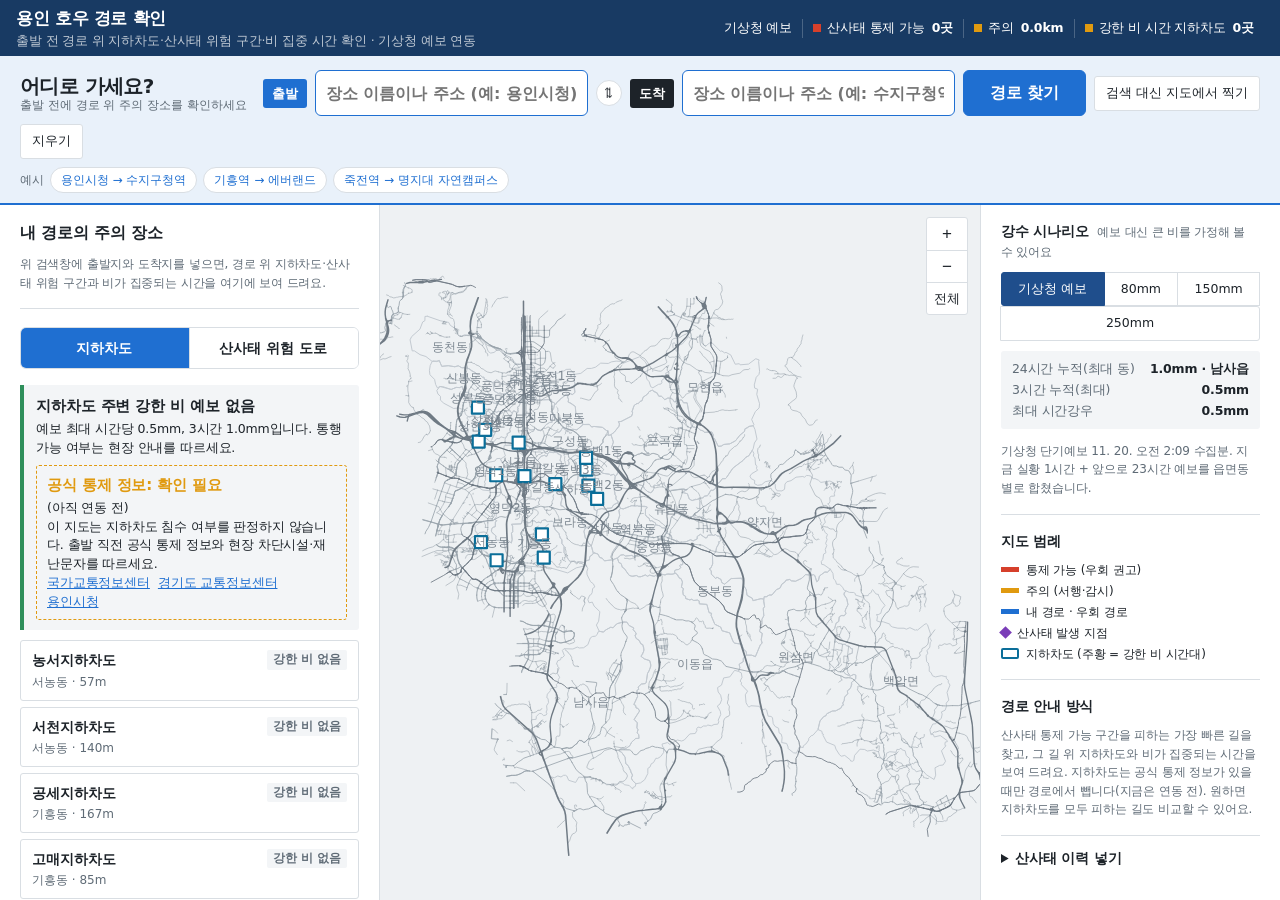
==== commit 51e27242: "왼쪽 주의 장소: 지하차도 / 산사태 위험 도로를 탭 버튼으로 전환 - 탭에 강한 비 시간 지하차도 수, 통제 가능 도로 수 표시 - 지도에서 지하차도나 도로를 누르면 해당 탭으로" ====
--- a/detour.html
+++ b/detour.html
@@ -112,6 +112,12 @@
 #routeSec h3{font-size:16px}#routeSec .detour{border-width:2px}#routeSec .rc b{font-size:19px}#routeSec .rc span{font-size:11.5px}
 #routeSec .detour>b:first-child{font-size:15px}
 .side.right{width:300px}
+.ptabs{display:flex;margin-top:18px;border:1px solid var(--line);border-radius:6px;overflow:hidden;position:sticky;top:0;z-index:2;background:var(--surface)}
+.ptabs button{flex:1;border:0;background:var(--surface);color:var(--ink);padding:10px 6px;font:inherit;font-size:13.5px;font-weight:700;cursor:pointer}
+.ptabs button+button{border-left:1px solid var(--line)}
+.ptabs button.on{background:var(--route);color:#fff}
+.ptabs b{font-weight:700;opacity:.85;margin-left:2px}
+.sr{position:absolute;width:1px;height:1px;overflow:hidden;clip:rect(0 0 0 0)}
 .legend.in{position:static;border:0;padding:0;background:none}
 @media (max-width:1180px){.side.right{width:260px}.side.left{width:340px}}
 .hero{padding-top:18px}.hero h2{font-size:19px;margin:0 0 4px;letter-spacing:-.02em}.hero .lead{font-size:13px;color:var(--muted);margin:0 0 12px}.hero .lead b{color:var(--ink)}
@@ -179,15 +185,16 @@
         <div id="myroute"></div>
         <p class="note" id="routeHint">위 검색창에 출발지와 도착지를 넣으면, 경로 위 지하차도·산사태 위험 구간과 비가 집중되는 시간을 여기에 보여 드려요.</p>
       </section>
-      <section class="psec">
-        <h3>지하차도</h3>
+      <div class="ptabs" role="tablist" aria-label="주의 장소 종류"><button type="button" role="tab" id="tabU" class="on" aria-selected="true">지하차도 <b id="tabUn"></b></button><button type="button" role="tab" id="tabL" aria-selected="false">산사태 위험 도로 <b id="tabLn"></b></button></div>
+      <section class="psec" id="secU" role="tabpanel">
+        <h3 class="sr">지하차도</h3>
         <div class="status" id="uStatus"></div>
         <div class="list" id="uList"></div>
         <label class="uchk"><input type="checkbox" id="uAll"> <span id="uAllTxt">이름 없는 지하 구간·굴다리도 보기</span></label>
         <div id="uDetour"></div>
       </section>
-      <section class="psec">
-        <h3>산사태 위험 도로</h3>
+      <section class="psec" id="secL" role="tabpanel" hidden>
+        <h3 class="sr">산사태 위험 도로</h3>
         <div class="status" id="status"></div>
         <div class="list" id="list"></div>
         <div id="detour"></div>
@@ -625,7 +632,7 @@
 function zoomTo(es,det){let x0=1e9,y0=1e9,x1=-1e9,y1=-1e9;const add=i=>geom(i).forEach(p=>{x0=Math.min(x0,p[0]);y0=Math.min(y0,p[1]);x1=Math.max(x1,p[0]);y1=Math.max(y1,p[1]);});
   es.forEach(add); if(det)det.es.forEach(h=>add(h>>1)); const pad=Math.max(400,(x1-x0)*0.1); fit(x0-pad,y0-pad,x1+pad,y1+pad,40);}
 function selectU(k,zoom){
-  selU=k; selGroup=-1; uAvoidSel=false; detourPath=null; const u=UP[k];
+  setTab('U'); selU=k; selGroup=-1; uAvoidSel=false; detourPath=null; const u=UP[k];
   if(zoom)zoomTo(u.es,null);
   renderList();renderU();draw();
   $('uDetour').scrollIntoView({block:'nearest',behavior:'smooth'});
@@ -640,7 +647,7 @@
   $('uAvoidBtn').onclick=()=>{uAvoidSel=!uAvoidSel;detourPath=uAvoidSel?groupDetour({es:u.es}):null;if(uAvoidSel&&detourPath)zoomTo(u.es,detourPath.det);renderUDetour();draw();};
 }
 function selectGroup(k,zoom){
-  selGroup=k; selU=-1; const g=groups[k]; detourPath=groupDetour(g);
+  setTab('L'); selGroup=k; selU=-1; const g=groups[k]; detourPath=groupDetour(g);
   if(zoom)zoomTo(g.es,detourPath.det);
   renderList();renderU();draw();
   $('detour').scrollIntoView({block:'nearest',behavior:'smooth'});
@@ -793,7 +800,12 @@
 $('srchForm').onsubmit=e=>{e.preventDefault();doSearch();};
 $('swapQ').onclick=()=>{const a=$('qS').value;$('qS').value=$('qT').value;$('qT').value=a;if($('qS').value&&$('qT').value)doSearch();};
 document.querySelectorAll('#routeEmpty button').forEach(b=>b.onclick=()=>{$('qS').value=b.dataset.s;$('qT').value=b.dataset.t;doSearch();});
-function refresh(){evaluate();renderRain();renderList();renderU();renderHist();if(myRoute&&myRoute.t!=null)calcMyRoute();renderMyRoute();draw();}
+
+let pTab='U';
+function setTab(t){pTab=t;$('tabU').classList.toggle('on',t==='U');$('tabL').classList.toggle('on',t==='L');$('tabU').setAttribute('aria-selected',t==='U');$('tabL').setAttribute('aria-selected',t==='L');$('secU').hidden=t!=='U';$('secL').hidden=t!=='L';}
+$('tabU').onclick=()=>setTab('U');$('tabL').onclick=()=>setTab('L');
+function tabCounts(){const nu=UP.map((u,k)=>k).filter(k=>uVisible(k)&&uInfo[k].heavy).length;$('tabUn').textContent=nu?nu:'';$('tabLn').textContent=groups.length?groups.length:'';}
+function refresh(){evaluate();renderRain();renderList();renderU();tabCounts();renderHist();if(myRoute&&myRoute.t!=null)calcMyRoute();renderMyRoute();draw();}
 
 /* ---------- 시작 ---------- */
 $('uAll').onchange=e=>{uAll=e.target.checked;renderU();draw();};
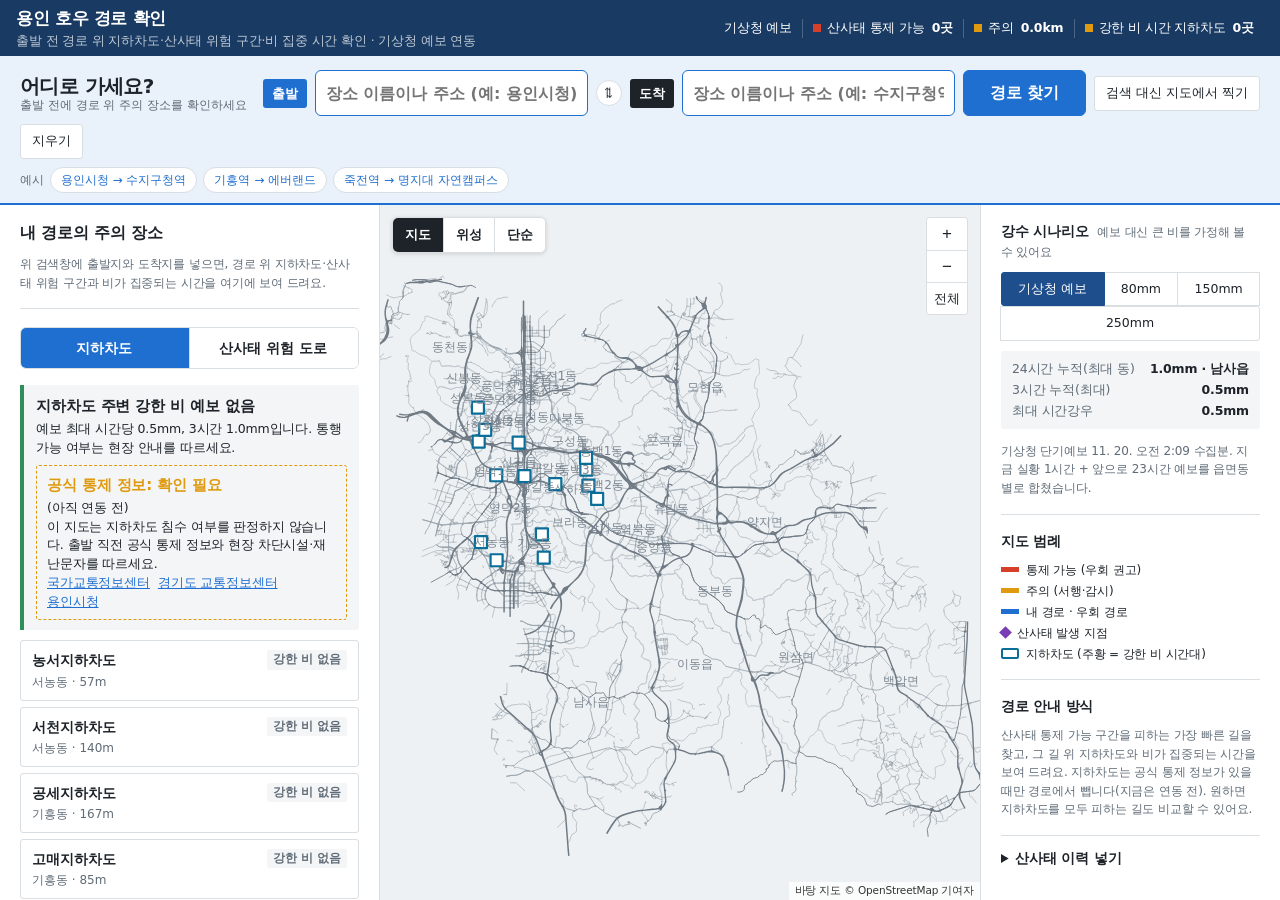
==== commit 7b866296: "경로 안내를 내비게이션식으로, 실제 바탕 지도(일반·위성) 추가 - 요약 배너: '주의할 곳 N곳' 한 줄 결론, 출발→도착·거리·시간 - 구간별 안내: 도로마다 거리와 그 구간의" ====
--- a/detour.html
+++ b/detour.html
@@ -112,6 +112,40 @@
 #routeSec h3{font-size:16px}#routeSec .detour{border-width:2px}#routeSec .rc b{font-size:19px}#routeSec .rc span{font-size:11.5px}
 #routeSec .detour>b:first-child{font-size:15px}
 .side.right{width:300px}
+.basesw{position:absolute;left:12px;top:12px;display:flex;border:1px solid var(--line);border-radius:6px;overflow:hidden;background:var(--surface);box-shadow:0 1px 4px rgba(0,0,0,.15);z-index:2}
+.basesw button{border:0;background:var(--surface);color:var(--ink);padding:7px 12px;font:inherit;font-size:13px;font-weight:700;cursor:pointer}
+.basesw button+button{border-left:1px solid var(--line)}.basesw button.on{background:var(--ink);color:var(--surface)}
+.attr{position:absolute;right:0;bottom:0;background:rgba(255,255,255,.8);color:#333;font-size:10.5px;padding:1px 6px;pointer-events:none}
+.attr:empty{display:none}
+.modebar{top:56px!important}
+.nav{margin-top:2px}
+.navhead{border-radius:8px;padding:12px 14px;background:var(--ok);color:#fff}
+.navhead.l1{background:var(--amber);color:#1d2329}.navhead.l0{background:var(--route);color:#fff}
+.navhead .big{font-size:20px;font-weight:800;letter-spacing:-.02em}.navhead .vs{font-size:13px;margin-top:2px}
+.navhead .meta{font-size:12.5px;margin-top:6px;opacity:.9}
+.navhead .c3{display:flex;flex-wrap:wrap;gap:4px;margin-top:8px}.navhead .c3 span{background:rgba(255,255,255,.25);border-radius:10px;padding:2px 9px;font-size:12px;font-weight:700}
+.navhead.l1 .c3 span{background:rgba(0,0,0,.1)}
+.alt{margin-top:10px;border-radius:8px;padding:10px 12px;font-size:13px;border:2px solid var(--red);background:var(--red-bg)}
+.alt.u{border-color:var(--route);background:color-mix(in srgb,var(--route) 8%,var(--surface))}
+.alt .at{font-weight:800;font-size:14px;margin-bottom:4px}
+.alt .ln{display:flex;gap:8px;align-items:baseline;margin-top:3px}.alt .ln>span{flex:none;width:44px;font-size:11.5px;color:var(--muted)}
+.alt s{color:var(--red);font-weight:700}.alt .via{color:var(--ok)}
+.alt .btn{margin-top:8px;border-color:var(--route);color:var(--route);font-weight:700}
+.steps{list-style:none;margin:14px 0 0;padding:0}
+.st{position:relative;padding:0 0 16px 28px;font-size:14px}
+.st::before{content:'';position:absolute;left:8px;top:16px;bottom:-2px;width:4px;background:var(--route);border-radius:2px}
+.st.end::before{display:none}.st.hz::before{background:linear-gradient(var(--route),var(--amber))}
+.st>i{position:absolute;left:1px;top:2px;width:18px;height:18px;border-radius:50%;background:var(--surface);border:4px solid var(--route)}
+.st.start>i{background:var(--route)}.st.end>i{background:var(--ink);border-color:var(--ink)}.st.hz>i{border-color:var(--amber)}
+.st small{color:var(--muted);font-size:12px}
+.hzr{margin-top:7px;border-radius:6px;padding:8px 10px 8px 38px;position:relative;background:var(--surface-2);font-size:12.5px;cursor:pointer}
+.hzr.warn{background:var(--amber-bg);border:1px solid var(--amber)}
+.hzr .no{position:absolute;left:9px;top:8px;width:21px;height:21px;border-radius:50%;background:var(--route);color:#fff;font-weight:800;font-size:12px;text-align:center;line-height:21px}
+.hzr.warn .no{background:var(--amber);color:#1d2329}
+.hzr b{display:block;font-size:13.5px}.hzr small{display:block;color:var(--ink);opacity:.8;font-size:12px}
+.rainx{margin-top:4px;border-top:1px solid var(--line);padding-top:8px}.rainx summary{font-weight:700;color:var(--ink);font-size:13px}
+.rainx summary span{font-weight:400;color:var(--ok);margin-left:6px;font-size:12px}.rainx summary span.w{color:var(--amber);font-weight:700}
+
 .ptabs{display:flex;margin-top:18px;border:1px solid var(--line);border-radius:6px;overflow:hidden;position:sticky;top:0;z-index:2;background:var(--surface)}
 .ptabs button{flex:1;border:0;background:var(--surface);color:var(--ink);padding:10px 6px;font:inherit;font-size:13.5px;font-weight:700;cursor:pointer}
 .ptabs button+button{border-left:1px solid var(--line)}
@@ -202,6 +236,8 @@
     </aside>
     <div class="mapbox" id="mapbox">
       <canvas id="cv" aria-label="용인시 도로 산사태 위험 지도"></canvas>
+      <div class="basesw" role="group" aria-label="바탕 지도"><button type="button" data-b="map">지도</button><button type="button" data-b="sat">위성</button><button type="button" data-b="none">단순</button></div>
+      <div class="attr" id="attr"></div>
       <div class="modebar" id="modebar"></div>
       <div class="zoom"><button id="zin" aria-label="확대">+</button><button id="zout" aria-label="축소">−</button><button id="zfit" aria-label="전체 보기" style="font-size:13px">전체</button></div>
       <div class="tip" id="tip" hidden></div>
@@ -246,7 +282,7 @@
         <p class="note" style="margin-top:0">도로를 30m 간격으로 나눠, 바로 옆 비탈면의 <b>경사</b>(90m DEM, 주변 최대값)와 <b>산림 비율</b>(토지피복도)로 사면 취약도를 매깁니다. 여기에 산사태 이력 가중치를 더하고, 해당 읍면동의 <b>기상청 예보 강우</b>(24시간 누적, 3시간 누적, 최대 시간강우)를 곱해 단계를 정합니다. 터널 구간은 제외하고 교량은 절반만 반영합니다.</p>
         <p class="note"><b>지하차도</b>: 강우량이나 SCS-CN 유출량만으로는 개별 지하차도의 침수를 알 수 없습니다(주변 지형, 배수시설, 집수구역, 수위 자료가 필요). 그래서 이 지도는 침수·통제를 판정하지 않습니다. 지하차도가 있는 읍면동 예보에서 <b>시간당 30mm 또는 3시간 60mm 이상</b>인 시간을 <b>강한 비 시간대</b>로 보여 줄 뿐이고, 통행 가능 여부는 <b>공식 통제 정보</b>(연동 전: 확인 필요)를 따릅니다. 위치는 오픈스트리트맵에서 뽑은 지하차도 15곳과 이름 없는 지하 구간·굴다리입니다. "주변보다 낮은 곳"은 90m 지형 기준 참고 정보입니다.</p>
         <p class="note">산사태 단계는 임시 기준이며 산림청 산사태 예·경보, 지자체 통제와 다를 수 있습니다. 실제 통제 여부는 용인시·경찰 안내를 따르세요.</p>
-        <p class="note">도로·지하차도: © OpenStreetMap 기여자 (ODbL). 지형: 국토지리정보원 90m DEM. 강우: 기상청 단기예보.</p>
+        <p class="note">도로·지하차도·바탕 지도: © OpenStreetMap 기여자 (ODbL). 위성사진: Esri World Imagery. 지형: 국토지리정보원 90m DEM. 강우: 기상청 단기예보.</p>
       </details>
     </aside>
   </div>
@@ -470,15 +506,43 @@
 function path(i){const g=geom(i);ctx.moveTo(sx(g[0][0]),sy(g[0][1]));for(let k=1;k<g.length;k++)ctx.lineTo(sx(g[k][0]),sy(g[k][1]));}
 let drawPending=false;
 function draw(){if(drawPending)return;drawPending=true;requestAnimationFrame(()=>{drawPending=false;render();});}
+/* ---------- 바탕 지도 타일 (일반 지도·위성) ---------- */
+const BASE={map:{url:(z,x,y)=>`https://tile.openstreetmap.org/${z}/${x}/${y}.png`,attr:'바탕 지도 © OpenStreetMap 기여자'},
+  sat:{url:(z,x,y)=>`https://server.arcgisonline.com/ArcGIS/rest/services/World_Imagery/MapServer/tile/${z}/${y}/${x}`,attr:'위성 © Esri, Maxar, Earthstar Geographics'}};
+let baseMode='map'; try{baseMode=localStorage.getItem('yr-base')||'map';}catch(e){}
+const tiles=new Map(); let tileOk={map:false,sat:false};
+const ll2t=(lat,lon,z)=>{const n=2**z,r=lat*Math.PI/180;return [(lon+180)/360*n,(1-Math.log(Math.tan(r)+1/Math.cos(r))/Math.PI)/2*n];};
+const t2ll=(x,y,z)=>{const n=2**z;return [Math.atan(Math.sinh(Math.PI*(1-2*y/n)))*180/Math.PI,x/n*360-180];};
+const llScr=(la,lo)=>{const [X,Y]=toTM(la,lo);return [sx(X),sy(Y)];};
+function drawTiles(){
+  const B=BASE[baseMode]; if(!B)return false;
+  let z=Math.round(Math.log2(156543.03*Math.cos(37.25*Math.PI/180)*view.s)); z=Math.max(8,Math.min(18,z));
+  const c=[[0,0],[W,0],[0,Hh],[W,Hh]].map(([px,py])=>{const [la,lo]=fromTM(wx(px),wy(py));return ll2t(la,lo,z);});
+  const x0=Math.floor(Math.min(...c.map(a=>a[0]))),x1=Math.floor(Math.max(...c.map(a=>a[0]))),y0=Math.floor(Math.min(...c.map(a=>a[1]))),y1=Math.floor(Math.max(...c.map(a=>a[1])));
+  if((x1-x0+1)*(y1-y0+1)>160)return tileOk[baseMode];
+  if(tiles.size>600)tiles.clear();
+  for(let ty=y0;ty<=y1;ty++)for(let tx=x0;tx<=x1;tx++){
+    const key=baseMode+z+'/'+tx+'/'+ty; let im=tiles.get(key);
+    if(!im){im=new Image();const m=baseMode;im.onload=()=>{tileOk[m]=true;draw();};im.src=B.url(z,tx,ty);tiles.set(key,im);}
+    if(!(im.complete&&im.naturalWidth))continue;
+    const a=llScr(...t2ll(tx,ty,z)),b=llScr(...t2ll(tx+1,ty,z)),d=llScr(...t2ll(tx,ty+1,z));
+    ctx.setTransform(dpr*(b[0]-a[0])/256,dpr*(b[1]-a[1])/256,dpr*(d[0]-a[0])/256,dpr*(d[1]-a[1])/256,dpr*a[0],dpr*a[1]);
+    ctx.drawImage(im,0,0,257,257);
+  }
+  ctx.setTransform(dpr,0,0,dpr,0,0);
+  return tileOk[baseMode];
+}
 function render(){
   ctx.setTransform(dpr,0,0,dpr,0,0); ctx.fillStyle=C['--map'];ctx.fillRect(0,0,W,Hh);
+  const based=drawTiles();
   ctx.lineJoin='round';ctx.lineCap='round';
   // 읍면동
-  ctx.strokeStyle=C['--dong'];ctx.lineWidth=1;
+  ctx.strokeStyle=based?(baseMode==='sat'?'rgba(255,255,255,.55)':'rgba(40,50,70,.35)'):C['--dong'];ctx.lineWidth=based?1.2:1;ctx.setLineDash(based?[5,4]:[]);
   for(const d of DG){ctx.beginPath();for(const r of d.rings){ctx.moveTo(sx(r[0][0]),sy(r[0][1]));for(const p of r)ctx.lineTo(sx(p[0]),sy(p[1]));ctx.closePath();}ctx.stroke();}
+  ctx.setLineDash([]);
   const z=view.s*1000; // px per km
-  // 도로 (등급별)
-  for(let c=5;c>=0;c--){
+  // 도로 (등급별) - 바탕 지도가 있으면 생략
+  for(let c=5;c>=0&&!based;c--){
     ctx.beginPath(); let any=false;
     for(let i=0;i<nE;i++){if(E[i][3]%10!==c||lvl[i])continue; path(i);any=true;}
     if(!any)continue;
@@ -494,9 +558,11 @@
   // 선택 그룹
   if(selGroup>=0){const g=groups[selGroup];ctx.beginPath();g.es.forEach(path);ctx.strokeStyle=C['--ink'];ctx.lineWidth=Math.max(6,Math.min(11,3*Math.sqrt(z/25)));ctx.globalAlpha=.25;ctx.stroke();ctx.globalAlpha=1;}
   // 경로
-  const drawRoute=(r,dash)=>{if(!r)return;ctx.beginPath();r.es.forEach(h=>path(h>>1));ctx.setLineDash(dash||[]);ctx.strokeStyle=C['--route'];ctx.lineWidth=Math.max(3,Math.min(7,2*Math.sqrt(z/25)));ctx.stroke();ctx.setLineDash([]);};
+  const drawRoute=(r,dash)=>{if(!r)return;const w=Math.max(5,Math.min(10,2.8*Math.sqrt(z/25)));ctx.beginPath();r.es.forEach(h=>path(h>>1));ctx.setLineDash(dash||[]);ctx.strokeStyle='#fff';ctx.lineWidth=w+4;ctx.stroke();ctx.strokeStyle=C['--route'];ctx.lineWidth=w;ctx.stroke();ctx.setLineDash([]);};
   if(detourPath&&detourPath.det)drawRoute(detourPath.det);
-  if(myRoute&&myRoute.r)drawRoute(myRoute.r);
+  if(myRoute&&myRoute.hit&&myRoute.raw){ctx.beginPath();myRoute.raw.es.forEach(h=>path(h>>1));ctx.setLineDash([6,6]);ctx.strokeStyle=C['--ink'];ctx.globalAlpha=.45;ctx.lineWidth=Math.max(2.5,Math.min(5,1.6*Math.sqrt(z/25)));ctx.stroke();ctx.setLineDash([]);ctx.globalAlpha=1;}
+  if(myRoute&&myRoute.r){drawRoute(myRoute.r);
+    const hl=(myRoute.hz||[]).filter(q=>q.t==='l');if(hl.length){ctx.beginPath();hl.forEach(q=>q.es.forEach(path));ctx.strokeStyle=C['--amber'];ctx.lineWidth=Math.max(4,Math.min(9,2.6*Math.sqrt(z/25)));ctx.stroke();}}
   const dot=(v,t)=>{const x=sx(V[v][0]),y=sy(V[v][1]);ctx.beginPath();ctx.arc(x,y,6,0,7);ctx.fillStyle=C['--surface'];ctx.fill();ctx.lineWidth=2.5;ctx.strokeStyle=C['--route'];ctx.stroke();if(t){ctx.fillStyle=C['--route'];ctx.font='700 12px '+getComputedStyle(document.body).fontFamily;ctx.fillText(t,x+9,y-8);}};
   if(detourPath&&detourPath.det){dot(detourPath.a);dot(detourPath.b);}
   if(myRoute){if(myRoute.s!=null)dot(myRoute.s,'출발');if(myRoute.t!=null)dot(myRoute.t,'도착');}
@@ -506,14 +572,15 @@
     if(x<-20||y<-20||x>W+20||y>Hh+20)continue;
     ctx.fillStyle=C['--surface'];ctx.strokeStyle=uc[L];ctx.lineWidth=k===selU?4:L?3:2.2;ctx.beginPath();ctx.rect(x-r,y-r,r*2,r*2);ctx.fill();ctx.stroke();
     if(L){ctx.fillStyle=uc[L];ctx.fillRect(x-r+3,y-r+3,r*2-6,r*2-6);}
-    if(onR&&onR.has(k)){const n=myRoute.uOn.indexOf(k)+1;ctx.beginPath();ctx.arc(x-r-9,y-r-9,9,0,7);ctx.fillStyle=C['--route'];ctx.fill();ctx.fillStyle='#fff';ctx.font='700 11px '+getComputedStyle(document.body).fontFamily;ctx.textAlign='center';ctx.fillText(n,x-r-9,y-r-5);ctx.textAlign='start';}
     if(u.named&&(z>40||L||k===selU||(onR&&onR.has(k)))){ctx.font='600 12px '+getComputedStyle(document.body).fontFamily;ctx.lineWidth=3;ctx.strokeStyle=C['--surface'];ctx.strokeText(u.nm,x+r+4,y+4);ctx.fillStyle=L?uc[L]:C['--ink'];ctx.fillText(u.nm,x+r+4,y+4);}
   }
+  // 경로 위 주의 지점 번호
+  if(myRoute&&myRoute.hz)for(const q of myRoute.hz){const x=sx(q.x)-14,y=sy(q.y)-14;ctx.beginPath();ctx.arc(x,y,11,0,7);ctx.fillStyle=q.warn?C['--amber']:C['--route'];ctx.fill();ctx.lineWidth=2;ctx.strokeStyle=C['--surface'];ctx.stroke();ctx.fillStyle=q.warn?'#1d2329':'#fff';ctx.font='800 12px '+getComputedStyle(document.body).fontFamily;ctx.textAlign='center';ctx.fillText(q.no,x,y+4);ctx.textAlign='start';}
   // 이력 지점
   for(const h of allHist()){if(h.x==null)continue;const x=sx(h.x),y=sy(h.y);ctx.save();ctx.translate(x,y);ctx.rotate(Math.PI/4);ctx.fillStyle=C['--hist'];ctx.strokeStyle=C['--surface'];ctx.lineWidth=1.5;ctx.fillRect(-5,-5,10,10);ctx.strokeRect(-5,-5,10,10);ctx.restore();}
   if(pendingHist){const x=sx(pendingHist.x),y=sy(pendingHist.y);ctx.beginPath();ctx.arc(x,y,9,0,7);ctx.strokeStyle=C['--hist'];ctx.lineWidth=2.5;ctx.stroke();}
   // 동 이름
-  if(z>14){ctx.fillStyle=C['--dongtxt'];ctx.font='12px '+getComputedStyle(document.body).fontFamily;ctx.textAlign='center';for(const d of DG)ctx.fillText(d.nm,sx(d.c[0]),sy(d.c[1]));ctx.textAlign='start';}
+  if(z>14&&(!based||baseMode==='sat')){ctx.fillStyle=based?'#fff':C['--dongtxt'];ctx.font='12px '+getComputedStyle(document.body).fontFamily;ctx.textAlign='center';for(const d of DG)ctx.fillText(d.nm,sx(d.c[0]),sy(d.c[1]));ctx.textAlign='start';}
 }
 
 /* ---------- 상호작용 ---------- */
@@ -682,34 +749,62 @@
   myRoute.rain=Array.from({length:n},(_,i)=>Math.max(0,...ser.map(a=>a[i]||0)));
   const hv=Array(n).fill(false); ser.forEach(a=>heavyOf(a).hv.forEach((v,i)=>{if(v)hv[i]=true;}));
   myRoute.hv=hv; myRoute.win=winOf(hv); myRoute.nd=ds.length;
-}
+  // 내비게이션식 구간 + 주의 지점 번호
+  myRoute.steps=navSteps(r); let no=0; myRoute.hz=[];
+  for(const g of myRoute.steps)for(const z of g.hz){z.no=++no;
+    if(z.t==='u'){const q=uInfo[z.k];z.x=UP[z.k].x;z.y=UP[z.k].y;z.warn=!!(q&&q.heavy);}
+    else{const gm=geom(z.i),m=gm[gm.length>>1];z.x=m[0];z.y=m[1];z.warn=true;}
+    myRoute.hz.push(z);}
+}
+function navSteps(r){
+  const st=[];
+  for(const h of r.es){const i=h>>1,n=roadName(i);let g=st[st.length-1];
+    if(!g||g.n!==n){g={n,L:0,hz:[],d:dongName(i)};st.push(g);}
+    g.L+=eLen[i]; const k=eU[i];
+    if(k>=0){if(!g.hz.some(z=>z.t==='u'&&z.k===k))g.hz.push({t:'u',k});}
+    else if(lvl[i]===1){let z=g.hz.find(z=>z.t==='l');if(!z){z={t:'l',L:0,i,es:[]};g.hz.push(z);}z.L+=eLen[i];z.es.push(i);}
+  }
+  const out=[];
+  for(const g of st){g.hz=g.hz.filter(z=>z.t!=='l'||z.L>=60);
+    const p=out[out.length-1];
+    if(p&&(p.n===g.n||(g.L<150&&!g.hz.length))){p.L+=g.L;p.hz.push(...g.hz);continue;}
+    out.push(g);}
+  return out;
+}
+const roadLens=r=>{const m=new Map();for(const h of r.es){const n=roadName(h>>1);m.set(n,(m.get(n)||0)+eLen[h>>1]);}return m;};
+function diffRoads(a,b){const A=roadLens(a),B=roadLens(b);return [...A].filter(([n,L])=>L>=200&&(B.get(n)||0)<L*0.3).sort((x,y)=>y[1]-x[1]).slice(0,3).map(([n,L])=>({n,L}));}
 function renderMyRoute(){
   const el=$('myroute'); $('routeHint').hidden=!!myRoute;
   if(!myRoute){el.innerHTML='';return;}
   if(myRoute.t==null){el.innerHTML='<p class="note">도착지를 누르세요.</p>';return;}
-  const r=myRoute.r,b=myRoute.base,nu=myRoute.noU;
-  if(!r){el.innerHTML='<div class="detour" style="border-color:var(--red)">산사태 통제 가능 구간을 피해서 갈 수 있는 길이 없습니다.</div>';return;}
-  const warnL=r.es.reduce((s,h)=>s+(lvl[h>>1]===1&&eU[h>>1]<0?eLen[h>>1]:0),0);
+  const r=myRoute.r,b=myRoute.base,nu=myRoute.noU,raw=myRoute.raw;
+  if(!r){el.innerHTML='<div class="alt"><b>산사태 통제 가능 구간을 피해서 갈 수 있는 길이 없습니다.</b><br>출발을 미루거나 현장 안내를 따르세요.</div>';return;}
+  const sn=esc(myRoute.sn||'지도에서 고른 곳'), tn=esc(myRoute.tn||'지도에서 고른 곳');
+  const hz=myRoute.hz||[], warn=hz.filter(z=>z.warn), nU=hz.filter(z=>z.t==='u').length, nL=hz.filter(z=>z.t==='l').length;
+  const lv=warn.length?'l1':hz.length?'l0':'ok';
+  const verdict=warn.length?`주의할 곳 ${warn.length}곳`:hz.length?`확인할 지하차도 ${nU}곳`:'이 경로엔 주의할 곳이 없어요';
+  const verdictSub=warn.length?'아래 번호가 붙은 구간을 지날 때 조심하세요.':hz.length?'지금은 강한 비 예보가 없어요. 출발 직전 통제 정보만 확인하세요.':'산사태 위험 구간과 지하차도를 지나지 않아요.';
+  // 대신 이 길로
+  let alt='';
+  if(myRoute.hit&&raw){const bad=[...new Set(raw.es.filter(h=>lvl[h>>1]===2).map(h=>roadName(h>>1)))].slice(0,3), via=diffRoads(r,raw), dt=r.t-raw.t;
+    alt+=`<div class="alt"><div class="at">⛔ 산사태 통제 가능 구간을 피해 돌아가요</div><div class="ln"><span>피할 길</span><s>${bad.map(esc).join(', ')}</s></div><div class="ln"><span>대신</span><b class="via">${via.length?via.map(v=>esc(v.n)+' '+km(v.L)).join(' → '):'주변 도로'}</b></div><div class="ln"><span>차이</span>${dt>30?'약 '+mins(dt)+' 더 걸려요':'시간 차이 거의 없어요'} · 지도의 회색 점선이 원래 길이에요</div></div>`;}
+  if(!myRoute.avoid&&nU&&nu){const via=diffRoads(nu,r), dt=nu.t-r.t;
+    alt+=`<div class="alt u"><div class="at">지하차도를 피하고 싶다면</div><div class="ln"><span>피할 곳</span><s>${myRoute.uOn.map(k=>esc(UP[k].nm)).join(', ')}</s></div><div class="ln"><span>대신</span><b class="via">${via.length?via.map(v=>esc(v.n)+' '+km(v.L)).join(' → '):'주변 도로'}</b></div><div class="ln"><span>차이</span>${dt>30?'약 '+mins(dt)+' 더 걸려요':'시간 차이 거의 없어요'}</div><button type="button" class="btn" id="avoidBtn">이 길로 안내받기</button></div>`;}
+  else if(myRoute.avoid){alt+=`<div class="alt u"><div class="at">지하차도를 피하는 길로 안내 중</div>${b?`<div class="ln"><span>원래 길</span>${km(b.L)}, 약 ${mins(b.t)}</div>`:''}<button type="button" class="btn" id="avoidBtn">원래 길로 돌아가기</button></div>`;}
+  else if(myRoute.avoid===false&&nU&&!nu){alt+='<div class="alt u"><div class="at">지하차도를 모두 피하는 길은 없어요</div></div>';}
+  const hzRow=z=>{if(z.t==='u'){const q=uInfo[z.k],u=UP[z.k];return `<div class="hzr${z.warn?' warn':''}" data-z="${z.no}"><span class="no">${z.no}</span><b>${esc(u.nm)} 통과</b><small>${q&&q.heavy?'강한 비 '+winLabel(q.w)+' · 물이 고여 있으면 들어가지 마세요':'강한 비 예보 없음 · 통과 전 공식 통제 확인'}${q&&q.low?' · 주변보다 낮은 곳':''}</small></div>`;}
+    return `<div class="hzr warn" data-z="${z.no}"><span class="no">${z.no}</span><b>산사태 주의 구간 ${km(z.L)}</b><small>비탈면 옆 도로예요. 서행하며 낙석·토사를 살피세요.</small></div>`;};
+  const steps=(myRoute.steps||[]).map(g=>`<li class="st${g.hz.some(z=>z.warn)?' hz':''}"><i></i><div><b>${esc(g.n)}</b> <small>${km(g.L)} · ${esc(g.d)}</small>${g.hz.map(hzRow).join('')}</div></li>`).join('');
   const kma=rainMode==='kma'&&KMA, dep=myRoute.dep||0, durH=Math.max(1,Math.ceil(r.t/3600));
-  const overlap=myRoute.hv.slice(dep,dep+durH+1).some(v=>v);
-  const mx=Math.max(1,...myRoute.rain);
-  const strip=kma?`<div style="margin-top:8px;font-size:12px">경로 주변 ${myRoute.nd}개 동의 시간당 예보 (가장 많은 동 기준)</div><div class="strip">${myRoute.rain.map((v,i)=>`<i class="${myRoute.hv[i]?'h2':v>0?'h1':''}${i>=dep&&i<=dep+durH-1?' dep':''}" style="height:${Math.max(6,v/mx*100)}%" title="${hourLabel(i)} ${v.toFixed(1)}mm"></i>`).join('')}</div><div class="stripx"><span>${hourLabel(0)}</span><span>${hourLabel(myRoute.rain.length-1)}</span></div>
-  <div class="row" style="margin-top:6px;align-items:center"><label for="dep" style="font-size:12.5px">출발 예정</label><select id="dep" style="font:inherit;font-size:12.5px">${myRoute.rain.map((_,i)=>`<option value="${i}"${i===dep?' selected':''}>${hourLabel(i)}</option>`).join('')}</select></div>
-  <div style="margin-top:4px;font-weight:700;color:${overlap?'var(--amber)':'var(--ok)'}">${overlap?'이 시각에 출발하면 강한 비 시간대와 겹칩니다.':myRoute.win?'이 시각 출발이면 강한 비 시간대를 피합니다.':'경로 주변에 강한 비 예보가 없습니다.'}</div>`:'';
-  const uList=myRoute.uOn.length?`<ol class="uol">${myRoute.uOn.map(k=>{const q=uInfo[k];return `<li><b>${esc(UP[k].nm)}</b> <small>${DG[UP[k].d].nm} · ${q.heavy?'강한 비 '+winLabel(q.w):'강한 비 예보 없음'}${q.low?' · 참고: 주변보다 낮음':''}</small></li>`;}).join('')}</ol>`:'';
-  let alt='';
-  if(myRoute.uOn.length||myRoute.avoid){
-    const ref=myRoute.avoid?b:nu;
-    alt=`<label style="display:flex;gap:6px;align-items:center;margin-top:8px;font-size:12.5px"><input type="checkbox" id="avoidU"${myRoute.avoid?' checked':''}> 지하차도를 모두 피하는 길로 보기</label>`+
-      (myRoute.avoid&&!nu?'<div class="note">지하차도를 모두 피해서 갈 수 있는 길이 없습니다.</div>':
-       ref?`<div class="note" style="margin-top:2px">${myRoute.avoid?'지하차도를 지나는 기본 경로':'지하차도를 피하는 길'}: ${km(ref.L)}, 약 ${mins(ref.t)} (지금 경로보다 ${ref.t>=r.t?'+':'−'}${mins(Math.abs(ref.t-r.t))})</div>`:'<div class="note">지하차도를 모두 피해서 갈 수 있는 길은 없습니다.</div>');
-  }
-  el.innerHTML=`<div class="detour"><b>${myRoute.avoid&&nu?'지하차도를 피하는 길':myRoute.hit?'산사태 통제 가능 구간을 피해 우회합니다':'기본 경로'}</b><br>${km(r.L)}, 약 ${mins(r.t)}${myRoute.hit&&myRoute.raw?` (원래 길 ${km(myRoute.raw.L)}, ${mins(myRoute.raw.t)})`:''}
-  <div class="rc"><div><span>경로 위 지하차도</span><b>${myRoute.uOn.length}개소</b></div><div><span>강한 비 집중</span><b>${myRoute.win?winLabel(myRoute.win):'예보 없음'}</b></div><div><span>공식 통제 정보</span><b>확인 필요</b></div></div>
-  ${uList}${strip}${alt}
-  <ol>${routeSummary(r).map(s=>`<li>${s.n} ${km(s.L)}</li>`).join('')}</ol>${warnL>=50?`<div style="color:var(--amber);font-weight:700">경로 중 ${km(warnL)}는 산사태 주의 구간입니다.</div>`:''}</div>${ofcHTML()}`;
-  const ds=$('dep'); if(ds)ds.onchange=()=>{myRoute.dep=+ds.value;renderMyRoute();};
-  const av=$('avoidU'); if(av)av.onchange=()=>{myRoute.avoid=av.checked;calcMyRoute();renderMyRoute();draw();};
+  const overlap=myRoute.hv.slice(dep,dep+durH+1).some(v=>v), mx=Math.max(1,...myRoute.rain);
+  const strip=kma?`<details class="rainx"><summary>출발 시간과 비 <span class="${overlap?'w':''}">${overlap?'강한 비와 겹침':myRoute.win?'강한 비 피함':'강한 비 없음'}</span></summary><div class="strip">${myRoute.rain.map((v,i)=>`<i class="${myRoute.hv[i]?'h2':v>0?'h1':''}${i>=dep&&i<=dep+durH-1?' dep':''}" style="height:${Math.max(6,v/mx*100)}%" title="${hourLabel(i)} ${v.toFixed(1)}mm"></i>`).join('')}</div><div class="stripx"><span>${hourLabel(0)}</span><span>${hourLabel(myRoute.rain.length-1)}</span></div>
+  <div class="row" style="margin-top:6px"><label for="dep" style="font-size:12.5px">출발 예정</label><select id="dep" style="font:inherit;font-size:12.5px">${myRoute.rain.map((_,i)=>`<option value="${i}"${i===dep?' selected':''}>${hourLabel(i)}</option>`).join('')}</select></div><p class="note">경로 주변 ${myRoute.nd}개 동 중 비가 가장 많은 동 기준이에요.</p></details>`:'';
+  el.innerHTML=`<div class="nav"><div class="navhead ${lv}"><div class="big">${verdict}</div><div class="vs">${verdictSub}</div><div class="meta">${sn} → ${tn} · ${km(r.L)} · 약 ${mins(r.t)}</div>
+  <div class="c3"><span>지하차도 ${nU}</span><span>산사태 주의 ${nL}</span><span>강한 비 ${myRoute.win?winLabel(myRoute.win):'없음'}</span></div></div>
+  ${alt}<ol class="steps"><li class="st start"><i></i><div><b>출발</b> <small>${sn}</small></div></li>${steps}<li class="st end"><i></i><div><b>도착</b> <small>${tn}</small></div></li></ol>${strip}</div>${ofcHTML()}`;
+  const ds=$('dep'); if(ds)ds.onchange=()=>{myRoute.dep=+ds.value;renderMyRoute();const d=el.querySelector('.rainx');if(d)d.open=true;};
+  const av=$('avoidBtn'); if(av)av.onclick=()=>{myRoute.avoid=!myRoute.avoid;calcMyRoute();renderMyRoute();if(myRoute.r)zoomTo([],myRoute.r);draw();};
+  el.querySelectorAll('.hzr').forEach(d=>d.onclick=()=>{const z=hz.find(z=>z.no===+d.dataset.z);if(z){const p=600;fit(z.x-p,z.y-p,z.x+p,z.y+p,40);}});
 }
 function renderHist(){
   const all=allHist();
@@ -793,7 +888,7 @@
   const list=(L,k)=>L.length>1?`<div style="margin-top:6px;font-size:12px;font-weight:700">${k==='s'?'출발':'도착'} 다른 후보</div>`+L.slice(1).map((o,i)=>`<button type="button" class="pick" data-k="${k}" data-i="${i+1}">${esc(o.nm)} <small>${esc(o.sub)}</small></button>`).join(''):'';
   const show=()=>{res.innerHTML=`<p class="note" style="margin-top:2px"><b>출발</b> ${esc(pickSel.s.nm)} → <b>도착</b> ${esc(pickSel.t.nm)}</p>`+list(A,'s')+list(B,'t');
     res.querySelectorAll('.pick').forEach(b=>b.onclick=()=>{pickSel[b.dataset.k]=(b.dataset.k==='s'?A:B)[+b.dataset.i];go();});};
-  const go=()=>{setMode(null);myRoute={s:nearestVert(pickSel.s.x,pickSel.s.y),t:nearestVert(pickSel.t.x,pickSel.t.y)};calcMyRoute();renderMyRoute();
+  const go=()=>{setMode(null);myRoute={s:nearestVert(pickSel.s.x,pickSel.s.y),t:nearestVert(pickSel.t.x,pickSel.t.y),sn:pickSel.s.nm,tn:pickSel.t.nm};calcMyRoute();renderMyRoute();
     if(myRoute.r)zoomTo([],myRoute.r);draw();show();};
   go();
 }
@@ -808,6 +903,10 @@
 function refresh(){evaluate();renderRain();renderList();renderU();tabCounts();renderHist();if(myRoute&&myRoute.t!=null)calcMyRoute();renderMyRoute();draw();}
 
 /* ---------- 시작 ---------- */
+function setBase(m){baseMode=m;try{localStorage.setItem('yr-base',m);}catch(e){}document.querySelectorAll('.basesw button').forEach(b=>b.classList.toggle('on',b.dataset.b===m));$('attr').textContent=BASE[m]?BASE[m].attr:'';draw();}
+document.querySelectorAll('.basesw button').forEach(b=>b.onclick=()=>setBase(b.dataset.b));
+setBase(baseMode);
+window.dbgTile={llScr,t2ll,ll2t,tileOk:()=>tileOk,setBase};
 $('uAll').onchange=e=>{uAll=e.target.checked;renderU();draw();};
 readColors();
 matchMedia('(prefers-color-scheme: dark)').addEventListener('change',()=>{readColors();draw();});
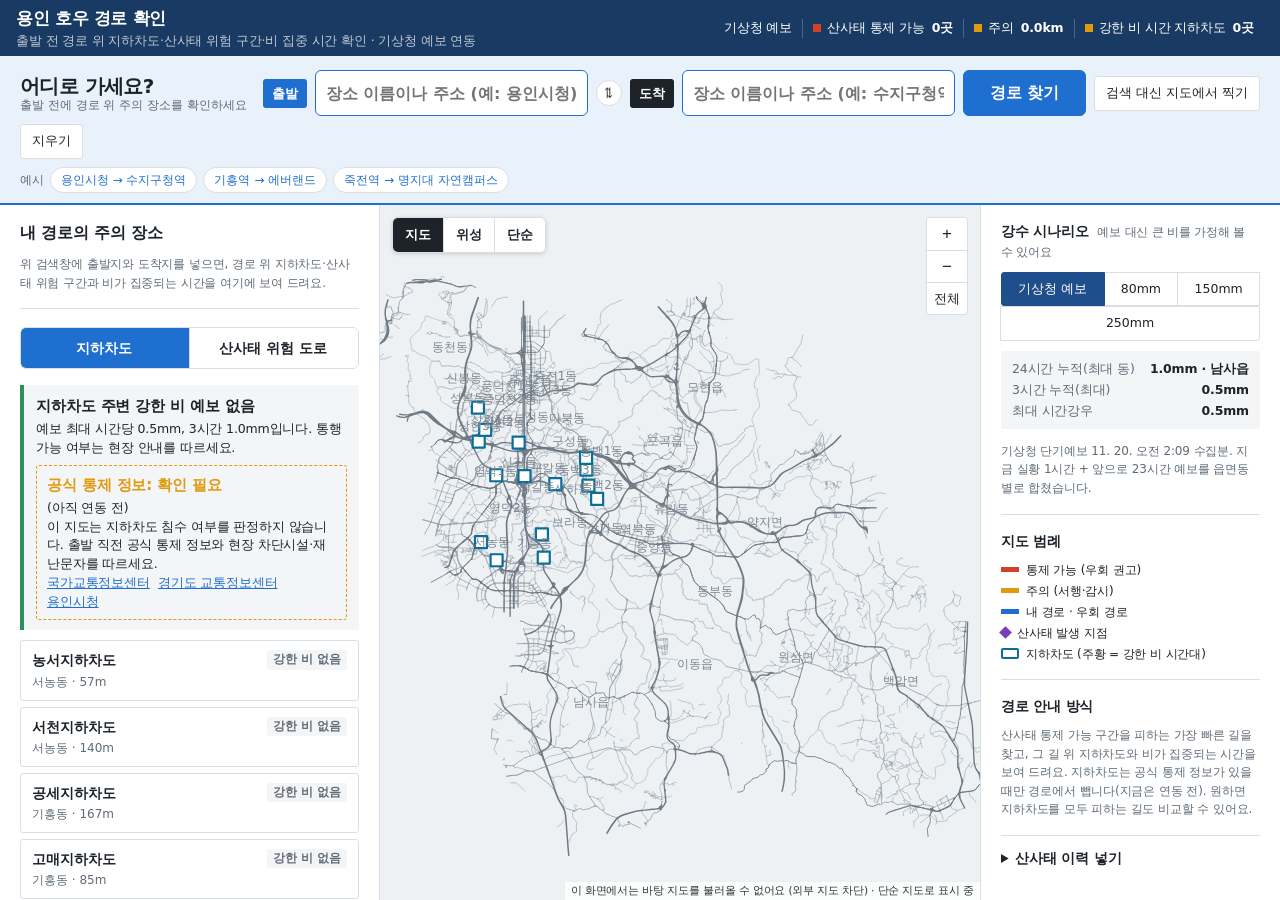
==== commit 87ad0fff: "바탕 지도를 못 불러오면 지도 아래에 안내 표시 Co-Authored-By: Claude Opus 5.5 <noreply@anthropic.com> Claude-Session: h" ====
--- a/detour.html
+++ b/detour.html
@@ -510,7 +510,7 @@
 const BASE={map:{url:(z,x,y)=>`https://tile.openstreetmap.org/${z}/${x}/${y}.png`,attr:'바탕 지도 © OpenStreetMap 기여자'},
   sat:{url:(z,x,y)=>`https://server.arcgisonline.com/ArcGIS/rest/services/World_Imagery/MapServer/tile/${z}/${y}/${x}`,attr:'위성 © Esri, Maxar, Earthstar Geographics'}};
 let baseMode='map'; try{baseMode=localStorage.getItem('yr-base')||'map';}catch(e){}
-const tiles=new Map(); let tileOk={map:false,sat:false};
+const tiles=new Map(); let tileOk={map:false,sat:false}, tileErr={map:0,sat:0};
 const ll2t=(lat,lon,z)=>{const n=2**z,r=lat*Math.PI/180;return [(lon+180)/360*n,(1-Math.log(Math.tan(r)+1/Math.cos(r))/Math.PI)/2*n];};
 const t2ll=(x,y,z)=>{const n=2**z;return [Math.atan(Math.sinh(Math.PI*(1-2*y/n)))*180/Math.PI,x/n*360-180];};
 const llScr=(la,lo)=>{const [X,Y]=toTM(la,lo);return [sx(X),sy(Y)];};
@@ -523,7 +523,7 @@
   if(tiles.size>600)tiles.clear();
   for(let ty=y0;ty<=y1;ty++)for(let tx=x0;tx<=x1;tx++){
     const key=baseMode+z+'/'+tx+'/'+ty; let im=tiles.get(key);
-    if(!im){im=new Image();const m=baseMode;im.onload=()=>{tileOk[m]=true;draw();};im.src=B.url(z,tx,ty);tiles.set(key,im);}
+    if(!im){im=new Image();const m=baseMode;im.onload=()=>{tileOk[m]=true;draw();};im.onerror=()=>{tileErr[m]++;if(!tileOk[m]&&tileErr[m]===3&&baseMode===m)$('attr').textContent='이 화면에서는 바탕 지도를 불러올 수 없어요 (외부 지도 차단) · 단순 지도로 표시 중';};im.src=B.url(z,tx,ty);tiles.set(key,im);}
     if(!(im.complete&&im.naturalWidth))continue;
     const a=llScr(...t2ll(tx,ty,z)),b=llScr(...t2ll(tx+1,ty,z)),d=llScr(...t2ll(tx,ty+1,z));
     ctx.setTransform(dpr*(b[0]-a[0])/256,dpr*(b[1]-a[1])/256,dpr*(d[0]-a[0])/256,dpr*(d[1]-a[1])/256,dpr*a[0],dpr*a[1]);
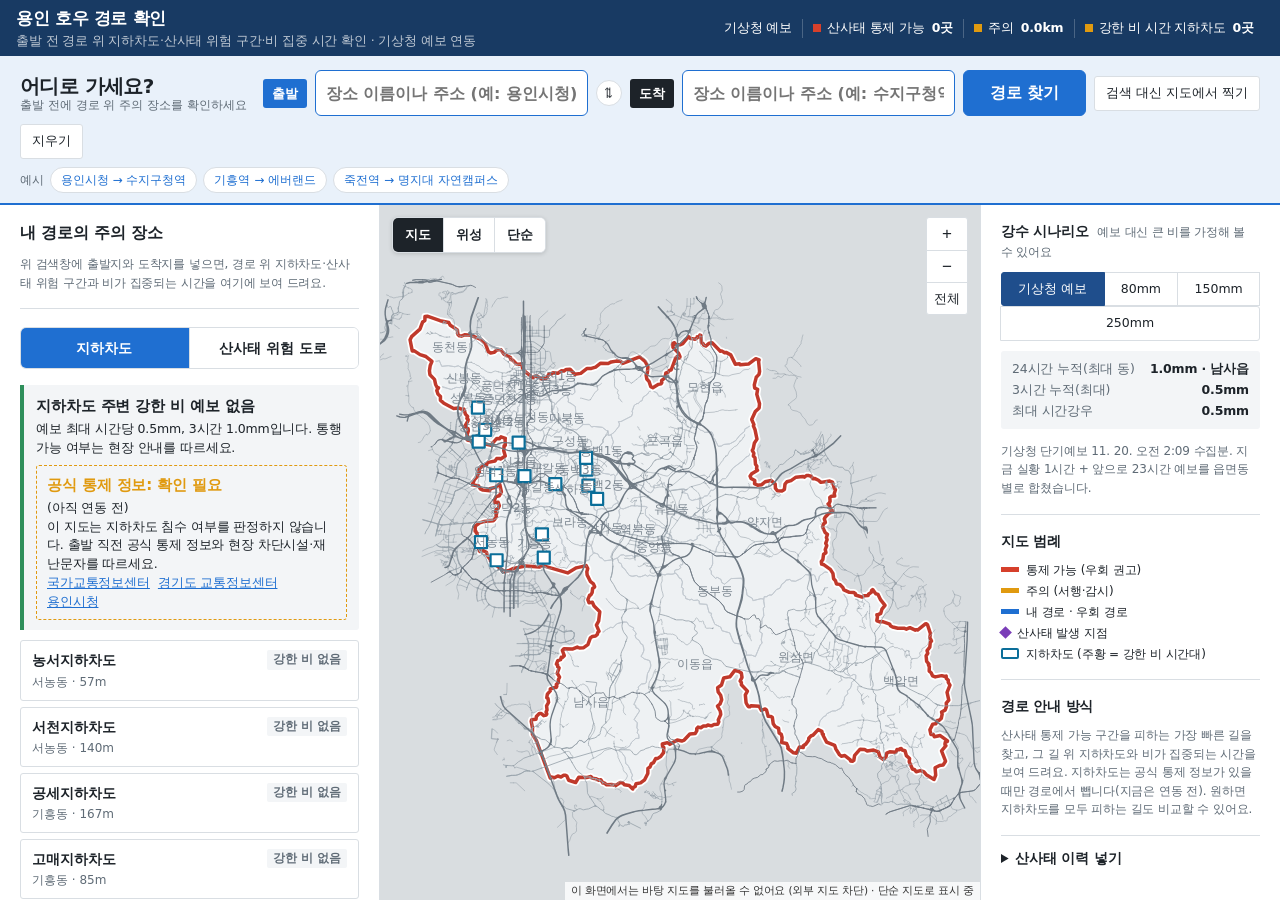
==== commit 82e6b7fd: "경로 지도에 용인시 경계선 표시 동 경계를 합쳐 용인시 외곽선을 만들고 굵은 선으로 그리며, 시 밖은 흐리게 처리  Co-Authored-By: Claude Opus 5.5 <no" ====
--- a/detour.html
+++ b/detour.html
@@ -506,6 +506,8 @@
 function path(i){const g=geom(i);ctx.moveTo(sx(g[0][0]),sy(g[0][1]));for(let k=1;k<g.length;k++)ctx.lineTo(sx(g[k][0]),sy(g[k][1]));}
 let drawPending=false;
 function draw(){if(drawPending)return;drawPending=true;requestAnimationFrame(()=>{drawPending=false;render();});}
+/* ---------- 용인시 바깥 경계 (동 경계 중 한 번만 나오는 변) ---------- */
+const CITY = [[[201466, 528713], [201568, 528930], [202133, 529436], [202318, 529922], [202468, 530016], [202473, 530294], [202627, 530313], [203497, 530009], [204082, 529888], [204189, 529694], [204666, 529388], [204703, 529076], [204807, 528983], [204940, 528964], [205150, 529051], [205597, 529017], [206254, 528745], [206557, 528464], [206754, 527926], [206917, 527819], [207152, 527863], [207382, 528064], [207614, 528045], [207812, 527748], [208268, 527514], [208268, 527399], [208404, 527343], [208667, 527077], [208859, 527055], [209025, 527097], [209080, 526779], [209273, 526540], [209767, 526148], [209805, 526149], [209881, 526242], [209999, 526257], [210020, 526287], [210393, 526037], [210434, 526076], [210702, 526114], [210880, 526423], [211026, 526394], [211121, 526479], [211468, 526459], [211716, 526616], [211876, 526604], [212029, 526711], [212291, 526725], [212611, 526384], [213015, 526443], [213447, 526775], [213734, 526779], [214022, 526867], [214364, 527137], [214872, 527114], [215081, 527219], [215412, 527273], [215707, 527258], [215859, 527121], [216996, 527567], [217369, 527246], [217563, 526893], [217519, 526466], [217438, 526330], [217484, 526062], [217643, 525881], [217754, 525539], [217893, 525474], [218276, 525700], [218451, 525733], [218504, 525817], [218483, 525956], [218714, 526150], [218776, 526475], [218910, 526506], [219034, 526660], [219133, 526672], [219442, 527491], [219540, 527588], [219661, 527477], [219704, 527492], [219733, 527577], [219631, 527812], [219257, 528202], [219242, 528474], [219356, 528515], [219451, 528379], [219730, 528378], [219918, 528462], [220300, 528928], [220431, 528812], [220762, 528755], [220903, 528867], [220898, 528929], [220934, 528894], [221021, 528923], [221078, 529042], [221149, 529006], [221182, 528525], [221283, 528470], [221342, 528358], [221473, 528293], [221710, 528486], [221902, 528511], [222462, 527942], [222554, 527965], [222750, 527837], [222845, 527863], [223162, 527695], [223474, 527068], [223749, 527097], [223814, 527023], [224363, 527072], [224859, 527436], [225086, 527351], [225050, 527245], [225117, 526583], [225076, 526373], [224890, 526177], [224759, 525664], [224786, 525453], [224986, 525370], [224927, 525023], [225114, 524392], [225087, 524107], [224830, 523857], [224583, 523326], [224734, 522974], [224696, 522889], [224803, 522651], [224941, 521995], [224767, 521733], [224684, 521343], [224622, 521235], [224729, 521037], [224696, 520846], [224803, 520739], [224841, 520288], [224933, 520156], [224911, 520004], [224982, 519886], [224581, 519650], [224470, 519490], [224542, 519330], [224793, 519189], [224774, 518985], [224985, 518868], [225262, 518912], [225493, 519111], [225905, 519199], [226173, 518948], [226188, 518673], [226319, 518497], [226626, 518490], [226796, 518593], [226837, 518955], [226965, 519110], [227246, 519185], [227582, 519419], [228042, 519466], [228151, 519421], [228289, 519533], [228448, 519527], [228606, 519483], [228725, 519320], [228867, 519322], [229099, 519214], [229265, 519068], [229864, 519158], [230048, 519090], [230175, 518657], [230252, 518570], [230166, 518302], [230202, 518146], [229961, 518126], [229868, 518055], [229887, 517793], [229826, 517651], [229749, 517601], [229851, 517494], [229908, 517241], [230079, 517135], [230068, 517070], [229791, 516964], [229568, 516730], [229495, 516605], [229569, 516350], [229445, 516256], [229373, 516062], [229560, 515667], [229712, 515554], [229636, 515330], [229687, 515200], [229589, 514943], [229664, 514794], [229560, 514524], [229609, 514308], [229448, 514205], [229399, 513851], [229293, 513704], [229317, 513534], [229477, 513490], [229905, 513182], [230079, 512913], [230127, 512540], [230253, 512414], [230321, 512188], [230536, 512166], [230750, 511954], [230823, 511788], [231193, 511625], [231487, 511614], [231605, 511535], [231611, 511445], [232058, 511299], [232177, 511395], [232458, 511410], [232492, 511499], [232692, 511640], [232695, 511741], [232771, 511810], [232980, 511527], [233131, 511486], [233311, 511111], [233607, 510746], [233398, 510491], [233318, 510206], [233140, 510115], [233052, 510105], [233095, 509984], [233050, 509721], [233065, 509693], [233292, 509616], [233345, 509656], [233490, 509631], [233926, 509480], [233969, 509367], [234118, 509281], [234472, 509200], [234892, 509199], [235049, 509134], [235286, 509237], [235653, 509067], [235698, 509102], [235808, 509077], [236313, 509481], [236406, 509498], [236481, 509430], [236678, 508830], [236635, 508558], [236754, 508330], [236666, 508238], [236637, 507918], [236449, 507679], [236501, 507506], [236387, 507332], [236421, 506950], [236582, 506769], [236541, 506726], [236603, 506588], [236595, 506293], [236726, 506186], [236819, 505981], [237006, 505904], [237435, 505989], [237676, 505927], [237743, 505960], [237753, 505806], [237888, 505680], [237884, 505538], [238002, 505350], [237803, 504851], [237920, 504334], [237747, 504126], [237764, 503910], [237672, 503652], [237429, 503529], [237472, 503384], [237413, 503093], [237261, 502968], [237136, 502952], [237044, 502736], [236837, 502709], [236643, 502324], [236709, 502014], [236872, 502007], [236944, 501850], [237342, 501935], [237834, 501578], [237820, 501523], [237683, 501485], [237659, 501365], [237675, 501273], [237730, 501250], [237429, 500897], [237701, 500197], [237536, 499944], [237295, 499914], [236993, 499751], [237034, 499256], [236924, 498963], [236399, 499286], [236220, 499498], [235999, 499561], [235714, 499482], [235612, 499624], [235459, 499673], [235243, 500163], [235269, 500384], [235046, 500581], [234958, 500909], [234770, 500958], [234700, 501057], [234618, 501050], [234573, 500978], [234413, 500991], [234346, 500803], [233924, 500840], [233724, 500749], [233675, 500515], [233501, 500305], [233266, 500475], [233154, 500831], [232827, 500953], [232403, 500888], [232224, 500992], [231921, 501012], [231550, 500599], [231492, 500253], [231404, 500194], [231272, 500218], [231257, 500290], [230886, 500584], [230647, 500535], [230526, 500635], [230284, 501017], [230202, 501266], [229652, 501493], [229418, 501937], [229433, 502007], [229365, 502034], [229333, 502217], [229083, 502335], [228726, 501954], [228611, 501922], [228446, 501749], [228440, 501627], [228252, 501365], [228082, 501243], [228068, 501124], [227814, 501159], [227608, 500745], [227413, 500768], [227027, 501074], [227050, 501150], [226944, 501397], [226612, 501459], [226639, 501805], [226583, 502023], [226440, 502110], [226403, 502421], [226169, 502549], [226041, 502737], [225982, 503156], [225883, 503228], [225697, 503246], [225583, 503673], [225494, 503735], [225243, 503644], [225092, 503912], [224529, 503954], [224461, 503881], [224369, 503881], [224302, 503969], [224202, 504159], [224152, 504694], [224296, 504944], [223885, 505378], [223883, 505533], [223800, 505622], [223927, 505873], [223883, 506163], [223686, 506281], [223440, 506342], [223105, 505909], [222687, 505829], [222541, 505351], [222276, 505174], [222315, 504888], [222481, 504667], [222552, 504359], [222439, 504071], [222266, 503927], [222459, 503578], [222488, 503358], [222320, 502987], [222357, 502869], [222290, 502706], [222038, 502683], [221853, 502592], [221617, 502646], [221510, 502580], [221311, 502579], [221144, 502463], [220955, 502508], [220863, 502402], [220872, 502275], [220762, 502075], [220398, 502043], [220017, 501632], [219846, 501565], [219545, 501631], [219046, 501340], [218881, 501456], [218533, 501361], [218554, 501184], [218637, 501128], [218620, 500780], [218422, 500513], [218226, 500390], [218094, 500388], [217938, 500105], [217791, 500026], [217699, 499804], [217561, 499715], [217553, 499363], [217338, 498940], [217060, 498732], [216754, 498672], [216706, 498496], [216544, 498412], [216533, 498311], [216295, 498555], [215963, 498607], [215869, 498719], [215690, 498759], [215384, 498556], [215100, 498626], [214768, 498602], [214624, 498721], [214516, 498732], [214372, 498940], [214227, 498917], [214028, 499020], [213818, 499041], [213696, 499163], [213402, 499091], [212886, 499120], [212669, 498760], [212198, 498908], [212073, 499194], [211984, 499245], [211859, 499246], [211678, 499132], [211463, 499200], [211233, 499082], [211013, 499134], [210988, 499110], [211000, 499043], [210954, 499045], [210013, 501589], [209744, 502040], [209749, 502450], [209662, 502895], [209691, 503003], [209988, 503041], [210013, 503230], [210209, 503429], [210342, 503429], [210511, 503284], [210673, 503329], [210720, 503397], [210668, 503525], [210734, 503669], [210703, 503946], [210837, 504174], [210800, 504439], [210715, 504495], [210755, 504735], [210956, 504960], [210952, 505087], [211282, 505200], [211354, 505185], [211398, 505276], [211359, 505384], [211502, 505526], [211503, 505730], [211584, 505883], [211425, 506151], [211549, 506510], [211456, 506590], [211446, 506720], [211367, 506764], [211459, 506999], [211647, 507068], [211691, 507225], [211770, 507210], [211901, 507339], [211770, 507690], [211878, 507811], [212483, 507794], [212780, 507923], [212924, 507861], [213213, 507881], [213498, 508085], [213666, 508542], [213800, 508635], [214013, 508667], [214130, 508778], [214188, 508949], [214255, 508988], [214075, 509412], [214224, 509675], [214304, 510319], [213916, 510699], [213799, 510953], [213577, 510918], [213495, 511129], [213616, 511430], [213700, 511461], [213785, 511602], [213819, 511885], [213949, 511980], [213957, 512011], [213873, 512198], [213679, 512346], [213446, 512810], [213427, 513020], [213490, 513236], [213381, 513437], [212714, 513284], [212132, 512941], [210438, 513435], [210217, 513338], [209283, 513414], [208472, 513249], [208112, 513081], [207905, 513055], [207883, 513008], [206901, 513756], [206926, 513809], [206693, 514108], [206633, 514343], [206440, 514442], [206186, 514391], [206112, 514528], [206156, 514777], [206010, 515114], [206008, 515641], [205938, 515671], [205919, 515758], [205866, 515760], [205881, 516041], [205860, 516063], [205809, 516060], [206172, 516328], [206448, 516417], [207094, 516472], [207180, 516557], [207314, 516770], [207270, 516860], [207326, 516950], [207253, 517061], [207285, 517234], [207428, 517317], [207510, 517485], [207426, 517724], [207182, 517704], [207166, 517860], [207279, 518101], [207496, 518159], [207646, 518420], [207536, 518935], [207515, 518957], [207234, 518732], [206859, 518634], [206858, 518502], [206394, 518548], [206221, 518632], [206110, 518819], [205679, 518909], [205825, 519267], [206024, 519476], [206050, 519628], [206159, 519747], [206116, 519943], [206306, 520142], [206646, 520251], [206646, 520336], [206758, 520422], [207212, 520510], [207324, 520676], [207541, 520688], [207591, 520651], [207908, 520849], [207805, 521200], [207828, 521553], [207889, 521556], [207909, 521580], [207895, 521996], [207915, 522051], [207620, 522152], [207505, 522014], [207335, 522042], [207098, 521772], [207064, 521760], [207021, 521559], [205342, 521934], [205371, 522165], [205315, 522278], [205407, 522549], [205394, 522691], [205157, 522840], [205384, 523230], [205398, 523318], [205309, 523400], [205362, 523528], [205210, 523689], [205113, 524022], [205088, 524038], [204916, 524030], [204772, 524105], [204416, 524068], [203753, 524419], [203518, 524632], [203523, 524885], [203351, 525046], [203273, 525290], [203395, 525466], [203364, 525485], [203315, 525460], [203194, 525694], [203120, 526037], [202810, 526350], [202775, 526625], [202829, 526979], [202949, 527256], [202540, 527584], [202141, 527710], [201754, 527969], [201612, 527962], [201466, 528713]]]; // 용인시 외곽선(동 경계 합집합, build.py)
 /* ---------- 바탕 지도 타일 (일반 지도·위성) ---------- */
 const BASE={map:{url:(z,x,y)=>`https://tile.openstreetmap.org/${z}/${x}/${y}.png`,attr:'바탕 지도 © OpenStreetMap 기여자'},
   sat:{url:(z,x,y)=>`https://server.arcgisonline.com/ArcGIS/rest/services/World_Imagery/MapServer/tile/${z}/${y}/${x}`,attr:'위성 © Esri, Maxar, Earthstar Geographics'}};
@@ -540,6 +542,11 @@
   ctx.strokeStyle=based?(baseMode==='sat'?'rgba(255,255,255,.55)':'rgba(40,50,70,.35)'):C['--dong'];ctx.lineWidth=based?1.2:1;ctx.setLineDash(based?[5,4]:[]);
   for(const d of DG){ctx.beginPath();for(const r of d.rings){ctx.moveTo(sx(r[0][0]),sy(r[0][1]));for(const p of r)ctx.lineTo(sx(p[0]),sy(p[1]));ctx.closePath();}ctx.stroke();}
   ctx.setLineDash([]);
+  // 용인 밖은 흐리게, 경계선은 굵게
+  ctx.beginPath();ctx.rect(0,0,W,Hh);for(const r of CITY){ctx.moveTo(sx(r[0][0]),sy(r[0][1]));for(const p of r)ctx.lineTo(sx(p[0]),sy(p[1]));ctx.closePath();}
+  ctx.fillStyle=based?(baseMode==='sat'?'rgba(0,0,0,.45)':'rgba(30,40,60,.28)'):'rgba(30,40,60,.10)';ctx.fill('evenodd');
+  ctx.beginPath();for(const r of CITY){ctx.moveTo(sx(r[0][0]),sy(r[0][1]));for(const p of r)ctx.lineTo(sx(p[0]),sy(p[1]));ctx.closePath();}
+  ctx.strokeStyle='#fff';ctx.lineWidth=7;ctx.stroke();ctx.strokeStyle=baseMode==='sat'&&based?'#ffd23f':'#c0392b';ctx.lineWidth=3.5;ctx.stroke();
   const z=view.s*1000; // px per km
   // 도로 (등급별) - 바탕 지도가 있으면 생략
   for(let c=5;c>=0&&!based;c--){
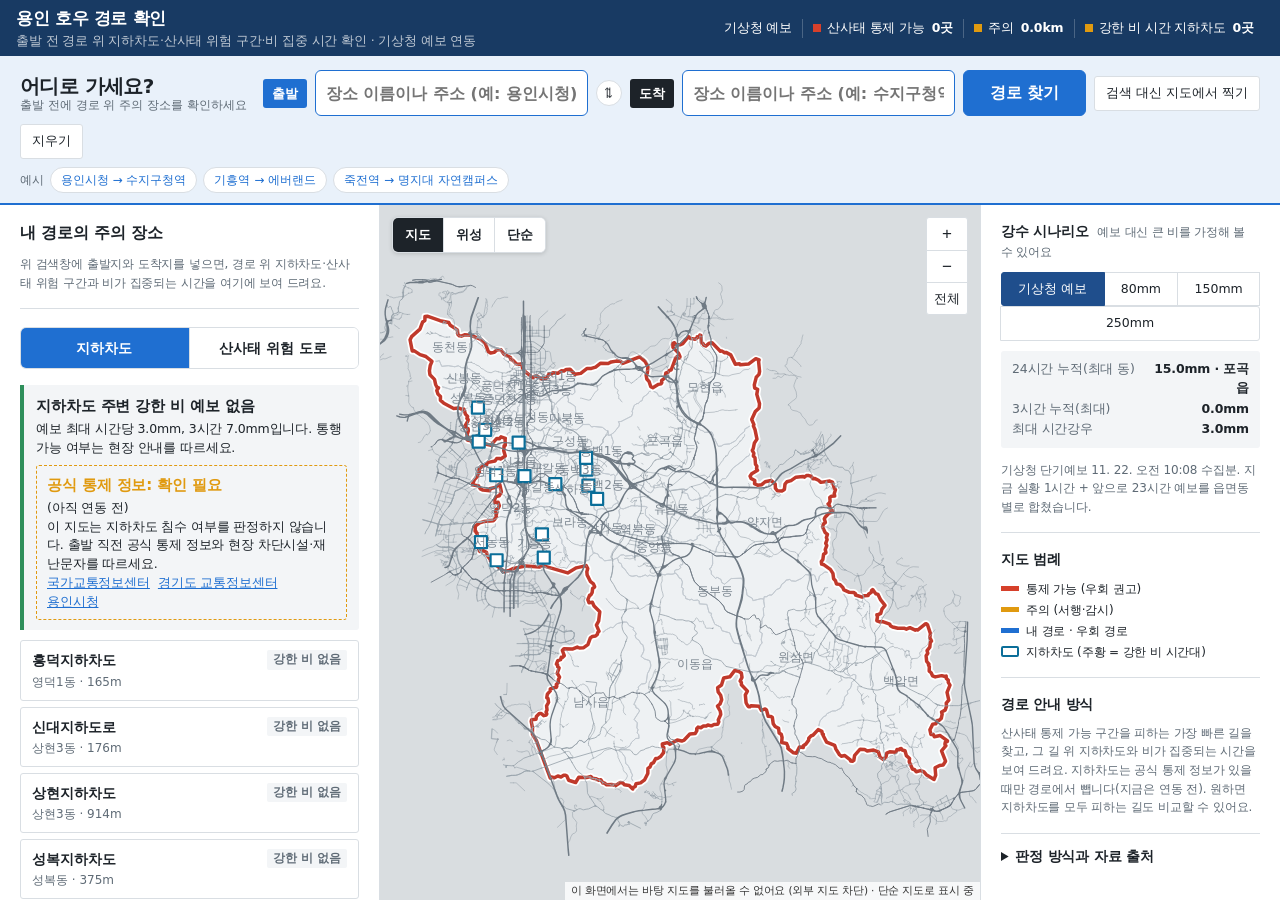
==== commit aec4c41b: "우회 지도: '산사태 이력 넣기' 삭제, 산림청 2020 기록 25건 내장 Co-Authored-By: Claude Opus 5.5 <noreply@anthropic.com> Cl" ====
--- a/detour.html
+++ b/detour.html
@@ -255,7 +255,6 @@
         <span><i style="background:var(--red);height:5px"></i>통제 가능 (우회 권고)</span>
         <span><i style="background:var(--amber);height:5px"></i>주의 (서행·감시)</span>
         <span><i style="background:var(--route);height:5px"></i>내 경로 · 우회 경로</span>
-        <span><i style="background:var(--hist);width:9px;height:9px;transform:rotate(45deg)"></i>산사태 발생 지점</span>
         <span><i class="umk" style="height:11px"></i>지하차도 (주황 = 강한 비 시간대)</span>
       </div>
       </section>
@@ -264,22 +263,8 @@
         <p class="note">산사태 통제 가능 구간을 피하는 가장 빠른 길을 찾고, 그 길 위 지하차도와 비가 집중되는 시간을 보여 드려요. 지하차도는 공식 통제 정보가 있을 때만 경로에서 뺍니다(지금은 연동 전). 원하면 지하차도를 모두 피하는 길도 비교할 수 있어요.</p>
       </section>
       <details class="psec more">
-        <summary>산사태 이력 넣기</summary>
-        <div class="row">
-          <button class="btn" id="addHist">지도에 발생 지점 추가</button>
-          <label class="btn" for="csv">CSV 불러오기</label><input type="file" id="csv" accept=".csv,text/csv">
-          <button class="btn" id="expHist">CSV로 내보내기</button>
-        </div>
-        <div id="histForm"></div>
-        <div class="hist" id="hist"></div>
-        <details style="margin-top:8px"><summary>이력 자료는 어떻게 넣나요?</summary>
-          <p><b>지점 기록</b>: 지도에서 직접 찍거나, <code>날짜,읍면동,위도,경도,설명</code> 형식 CSV를 불러옵니다. 위도·경도가 있으면 그 지점 반경 500m 도로의 위험도를 크게 올립니다.</p>
-          <p><b>읍면동 기록</b>: 산림청 과거산사태 정보(공공데이터포털)는 좌표 없이 연도·읍면 단위로 나옵니다. 같은 CSV에서 위도·경도를 비워 두면 그 읍면동 산지 도로 전체의 위험도를 조금 올립니다.</p>
-          <p>추가한 이력은 이 브라우저에만 저장됩니다. 다른 사람과 함께 쓰려면 CSV로 내보내 프로젝트 폴더에 넣어 주세요. 다음 갱신 때 지도에 기본으로 넣어 드립니다.</p>
-        </details>
-      <details class="psec more">
         <summary>판정 방식과 자료 출처</summary>
-        <p class="note" style="margin-top:0">도로를 30m 간격으로 나눠, 바로 옆 비탈면의 <b>경사</b>(90m DEM, 주변 최대값)와 <b>산림 비율</b>(토지피복도)로 사면 취약도를 매깁니다. 여기에 산사태 이력 가중치를 더하고, 해당 읍면동의 <b>기상청 예보 강우</b>(24시간 누적, 3시간 누적, 최대 시간강우)를 곱해 단계를 정합니다. 터널 구간은 제외하고 교량은 절반만 반영합니다.</p>
+        <p class="note" style="margin-top:0">도로를 30m 간격으로 나눠, 바로 옆 비탈면의 <b>경사</b>(90m DEM, 주변 최대값)와 <b>산림 비율</b>(토지피복도)로 사면 취약도를 매깁니다. 여기에 산림청 과거산사태 기록(2020년 25건)이 있는 읍면동 도로의 가중치를 더하고, 해당 읍면동의 <b>기상청 예보 강우</b>(24시간 누적, 3시간 누적, 최대 시간강우)를 곱해 단계를 정합니다. 터널 구간은 제외하고 교량은 절반만 반영합니다.</p>
         <p class="note"><b>지하차도</b>: 강우량이나 SCS-CN 유출량만으로는 개별 지하차도의 침수를 알 수 없습니다(주변 지형, 배수시설, 집수구역, 수위 자료가 필요). 그래서 이 지도는 침수·통제를 판정하지 않습니다. 지하차도가 있는 읍면동 예보에서 <b>시간당 30mm 또는 3시간 60mm 이상</b>인 시간을 <b>강한 비 시간대</b>로 보여 줄 뿐이고, 통행 가능 여부는 <b>공식 통제 정보</b>(연동 전: 확인 필요)를 따릅니다. 위치는 오픈스트리트맵에서 뽑은 지하차도 15곳과 이름 없는 지하 구간·굴다리입니다. "주변보다 낮은 곳"은 90m 지형 기준 참고 정보입니다.</p>
         <p class="note">산사태 단계는 임시 기준이며 산림청 산사태 예·경보, 지자체 통제와 다를 수 있습니다. 실제 통제 여부는 용인시·경찰 안내를 따르세요.</p>
         <p class="note">도로·지하차도·바탕 지도: © OpenStreetMap 기여자 (ODbL). 위성사진: Esri World Imagery. 지형: 국토지리정보원 90m DEM. 강우: 기상청 단기예보.</p>
@@ -291,7 +276,7 @@
 (async()=>{
 const R = {"bounds":[201460.55007036752,498310.9155873931,238002.08682331652,530333.8914370334],"verts":[[207310,513877],[206594,514329],[204657,522165],[204524,522253],[209702,517297],[209743,517195],[209514,516756],[209422,516130],[218572,513474],[218710,514237],[208356,517385],[208386,517411],[208389,517413],[208438,517453],[208611,517603],[208700,517923],[208788,518145],[208794,518162],[208863,513790],[209109,513693],[205150,522539],[205224,522395],[205284,522209],[207295,519546],[207331,519650],[240099,499097],[239839,499569],[238721,498419],[238631,498118],[235944,503929],[235901,503970],[228918,511040],[228904,511310],[238524,499964],[238543,499763],[238628,499553],[238651,499505],[238602,499767],[238010,497218],[237776,497075],[237527,496956],[237335,496867],[207705,523947],[207606,523841],[207734,523961],[218707,502906],[218732,502930],[218853,503059],[218565,514920],[218563,514945],[218538,515172],[218505,515396],[218230,507555],[218083,508391],[218925,518735],[218927,518769],[218941,518931],[209649,526301],[209313,526538],[209262,526621],[209316,518266],[209333,518311],[208639,513610],[208682,513667],[208715,513691],[208843,513798],[210176,514933],[210014,515048],[209675,515298],[209651,525513],[209636,524908],[215598,495798],[214537,496857],[214044,497158],[236861,497107],[237171,497203],[237464,497334],[237898,497541],[238222,497685],[237340,497601],[237761,497880],[218814,500812],[218855,500789],[205692,514905],[205765,514821],[205800,514773],[205805,514766],[221252,507779],[222878,506607],[205343,513591],[205134,513401],[234140,511128],[234140,511134],[234115,511888],[234295,512169],[234316,512203],[234340,512241],[236203,497274],[236207,497378],[235778,498142],[227945,507088],[228180,507204],[233400,497302],[233384,498024],[233367,498078],[233354,498360],[231263,517431],[231265,517443],[231290,517565],[231293,518999],[229740,520697],[229595,520922],[229493,521627],[229490,521632],[231321,517132],[231878,516487],[232836,513828],[231820,512745],[211219,501161],[211005,501330],[207584,503746],[207224,504104],[213278,501484],[212034,501104],[218372,510621],[218278,510605],[206151,514463],[206290,514273],[206308,514256],[206332,514233],[206379,514192],[206426,514141],[209262,516680],[209361,516689],[209302,516900],[204107,512638],[204354,512844],[204362,512852],[213578,501720],[213897,502755],[212924,504966],[221639,529567],[221698,529657],[227104,510397],[228179,510474],[228238,510543],[228489,511392],[228535,511481],[218761,514920],[218655,515159],[218678,515417],[227421,504559],[227838,505877],[227995,506446],[228065,506774],[227635,507623],[227503,508029],[227476,508234],[227204,509122],[215809,527161],[215883,527200],[227579,500042],[227765,500834],[233304,497229],[231664,498148],[218918,502716],[219690,501231],[217421,495841],[217435,495968],[217440,495996],[217513,496114],[223209,498304],[222334,500764],[234110,497450],[235332,497256],[220821,500761],[219612,501005],[223629,498112],[225561,499637],[235849,497111],[235837,497174],[235714,496960],[235704,497042],[235668,497123],[208207,511747],[207912,511745],[207841,511744],[210034,511613],[209992,511608],[209739,511589],[209183,511701],[225881,519174],[226152,519889],[216227,496048],[219673,501181],[219667,501164],[219621,501027],[207025,516502],[208313,517345],[209735,528963],[209734,529158],[209730,529353],[209731,529596],[211483,505534],[211140,505738],[222641,502506],[223026,504737],[201476,526262],[201165,527612],[200978,530495],[201270,530430],[200679,530937],[200868,531430],[205196,518581],[205645,518828],[205683,518877],[205687,518890],[204990,518646],[205458,518371],[205840,517541],[205970,517179],[202986,521296],[202714,521215],[205419,519008],[205407,519000],[205171,518836],[204913,518667],[204878,518645],[204765,518586],[207026,516615],[207105,516716],[207100,517117],[206715,517411],[206696,517424],[206338,517590],[203276,517020],[203639,516814],[204189,518891],[203988,518341],[203869,518090],[203796,517752],[203511,517244],[204346,517971],[204927,518662],[204870,518679],[204588,518758],[203796,519035],[204285,516448],[204348,516543],[205412,517012],[205374,517019],[205313,517062],[204040,519957],[204046,519965],[204117,520153],[204113,520238],[205643,516833],[206038,516539],[206452,517065],[206838,516771],[207007,516791],[206981,516958],[206594,517253],[209225,520662],[209408,521048],[203326,518540],[203130,517942],[209551,521270],[209317,521227],[209077,521207],[208717,521179],[209239,521200],[209313,521198],[207052,521552],[208554,521158],[208903,518898],[208932,518865],[219422,501051],[219400,501183],[219386,501228],[205421,522079],[205405,522111],[239929,499407],[240046,498956],[210692,499847],[210688,499861],[210617,500054],[210529,500296],[210462,500477],[209733,502121],[207587,504577],[210675,499840],[210679,499831],[210763,499599],[211777,497145],[211794,497115],[212199,493828],[211849,497045],[211817,497126],[211805,497150],[211787,497186],[211808,497125],[211795,497149],[207573,504573],[209728,502103],[210671,499853],[210563,500155],[210449,500469],[210516,500288],[208944,513621],[208969,513662],[208984,513688],[209214,514076],[209473,514539],[208699,513052],[208549,513037],[208397,513050],[208354,513056],[208164,513093],[208219,513605],[208398,513571],[207600,513148],[207601,513061],[208918,513621],[208895,513582],[208921,513582],[208662,513107],[208698,513045],[208839,513442],[208563,513031],[208714,513271],[208395,513038],[208350,513044],[208597,513594],[208649,513598],[208946,513668],[208961,513693],[209225,517141],[209223,518098],[209219,518604],[209219,518624],[209198,518628],[209201,517894],[209206,517141],[209258,516056],[209224,517091],[209205,517090],[209243,516035],[209483,514566],[209518,514738],[209360,515476],[209362,515465],[209395,515336],[209368,515336],[209461,514540],[209244,514184],[209470,514568],[209378,515503],[209268,516007],[209353,515506],[209385,515474],[209251,515996],[209203,521668],[209187,524830],[209220,518689],[210057,521351],[210550,521348],[209183,521369],[209181,520771],[209185,520507],[209698,521283],[209762,521297],[209183,521417],[209123,521209],[209762,521317],[209697,521303],[209080,521189],[209316,521208],[209204,521360],[209204,521406],[209186,524913],[209186,524994],[209185,525038],[209185,525113],[209185,525394],[209182,525684],[209179,526190],[209174,527075],[209174,527152],[209167,527849],[209166,527893],[209163,529164],[209129,531329],[209133,530522],[209129,530008],[209166,524898],[209166,524821],[209182,521800],[209155,527152],[209155,527076],[209154,526831],[209157,526417],[209163,525382],[209166,525065],[209166,525028],[209167,524980],[209211,525794],[209150,527893],[209150,527848],[205176,522583],[205159,522615],[207643,513181],[207819,513114],[207907,513036],[207918,513029],[208354,512985],[207918,513039],[206706,512669],[206451,512499],[206714,512654],[206918,512788],[207782,513072],[207801,513064],[207823,513058],[207259,513057],[207290,513076],[206941,512794],[206988,512776],[207015,512892],[206973,512910],[207240,513066],[207205,513049],[207402,513137],[207055,512916],[206910,512797],[207065,512905],[208376,512980],[209276,516361],[209271,516469],[209265,516618],[209353,515781],[209287,516214],[209319,517168],[209340,517174],[209643,517282],[209833,517330],[210535,517398],[210900,517418],[211003,517384],[211029,517376],[211076,517360],[211131,517342],[209345,517341],[209823,517364],[210205,517568],[209299,516084],[209305,516198],[209271,516192],[209289,516080],[204432,522300],[204106,522541],[203961,521904],[204071,521974],[204438,522308],[204358,522124],[204020,521962],[203808,521915],[203894,521841],[203953,521910],[203886,521845],[206817,521608],[207056,521565],[206819,521621],[205180,521985],[204507,522237],[204892,522049],[204428,522289],[204518,522247],[204366,522109],[204100,522531],[203123,523288],[202782,523609],[203139,523310],[202797,523636],[202763,523584],[203113,523248],[201328,523534],[200569,523572],[203868,522723],[203536,522919],[202246,523800],[202097,523800],[201950,523755],[201736,523675],[201742,523665],[201954,523740],[202103,523786],[202837,522561],[201936,523684],[201690,524109],[202570,522316],[202602,522300],[199951,529460],[199891,529073],[199956,529123],[199983,529466],[209644,527400],[209661,527400],[209928,527401],[210284,527469],[210635,527470],[210173,528966],[210173,529161],[210170,529355],[210792,530681],[210909,529355],[210545,529355],[210035,529356],[209840,529353],[209251,528961],[209390,528959],[209572,528962],[240115,499170],[239668,499959],[209458,502397],[209335,502382],[212220,505148],[221429,531268],[221177,531200],[221365,530981],[221344,531045],[221438,530936],[221367,530962],[220913,531442],[221182,531185],[221388,531043],[221406,530990],[221223,530737],[221509,530801],[221313,531085],[221397,531121],[221405,530979],[221270,530796],[221512,530813],[221427,531221],[232185,515925],[232394,515721],[232174,516041],[232136,516039],[224574,516148],[223553,516408],[225994,514991],[226280,515018],[226382,515082],[226389,515088],[226420,515113],[226605,515283],[226289,515030],[226471,515174],[230780,517037],[230753,517036],[232179,515973],[232138,515996],[230753,517018],[230780,517018],[215311,520195],[214359,520839],[214299,520862],[226106,515609],[226150,515623],[225782,515564],[226196,515463],[232370,515897],[225123,515813],[232408,515636],[231922,516155],[231098,517004],[225121,515778],[224557,516118],[231087,516990],[232135,515961],[232186,515937],[232375,515864],[228489,516613],[226920,516116],[226208,515664],[226140,515648],[218866,517405],[218819,517428],[218865,518130],[218730,517977],[218670,517759],[218540,517549],[220450,516656],[220453,516665],[218677,517747],[218820,517414],[218865,517391],[223476,516401],[223096,516358],[218583,517543],[218329,517671],[218880,518679],[218955,518731],[219155,518850],[219201,518877],[220123,519645],[220145,519668],[231866,517326],[232042,517256],[219355,517149],[219457,517032],[219473,517068],[219496,517115],[218577,517530],[218628,517505],[218189,517733],[219504,517079],[218636,517515],[219360,517159],[218735,518019],[205772,529094],[205996,529074],[205768,529101],[205562,529143],[205562,529306],[228884,511344],[228515,512960],[228476,513008],[228443,513049],[228015,513451],[227957,513508],[226691,514468],[226669,514493],[226653,514511],[226406,515043],[228868,511335],[228795,511385],[228910,510939],[236796,496933],[236813,496882],[236715,496700],[236985,496826],[235656,497151],[233671,496620],[236701,496909],[236779,496884],[236795,496887],[236747,496900],[235686,497145],[236528,496953],[236252,497019],[236610,496920],[237118,496802],[237332,496831],[237299,496850],[236962,496843],[236817,496993],[236831,497036],[238147,497415],[238106,497349],[238038,497249],[237319,496874],[237115,496809],[238022,497250],[237785,497069],[238040,497205],[238114,497336],[238697,498076],[238649,498053],[238627,498043],[238576,498013],[238533,497967],[237948,497403],[236819,497002],[237967,497359],[199719,528742],[199968,531431],[199773,530472],[201231,532528],[201961,532600],[202439,532614],[203065,532725],[199904,529880],[203594,532801],[203155,532779],[202439,532630],[201962,532618],[201771,532615],[201225,532543],[218625,504200],[217885,504953],[218962,503096],[218960,503137],[219437,500789],[219451,500941],[219453,501003],[219452,501061],[218929,503448],[219528,500998],[221406,503103],[220631,503226],[219389,501058],[219332,501010],[218993,503110],[218941,503442],[219425,500960],[219326,501332],[218974,502612],[218979,502792],[218972,502922],[218879,502754],[218965,502921],[221897,500826],[221916,500825],[222174,500777],[221692,500853],[221868,500829],[221886,500895],[221855,500893],[221665,500859],[221860,501117],[221866,500993],[221872,500861],[219622,500984],[222182,500783],[221910,500890],[206717,516614],[204820,524528],[205052,524920],[204972,525000],[204965,524986],[204797,524546],[203775,532906],[202698,532787],[217486,504539],[217803,504114],[217862,511211],[217737,510878],[217723,510851],[217731,510646],[217794,510907],[218549,513240],[218725,513343],[218403,513125],[218393,513101],[218003,511745],[218059,511950],[218039,508643],[218050,508915],[217996,509129],[218339,506581],[218365,506901],[218303,507152],[218009,508957],[217976,509311],[217872,504993],[217883,505126],[217892,505173],[217892,505182],[217892,505219],[217961,505449],[218535,513253],[218501,513211],[217989,508910],[218072,508917],[218696,513360],[218721,513377],[218540,513379],[218591,513423],[217707,504952],[217694,504929],[218303,509971],[218251,509725],[218068,508958],[218077,508877],[218092,508704],[218106,508428],[218202,507886],[218333,507131],[218395,506904],[218321,506345],[218284,506222],[218139,505731],[217999,505236],[217811,510830],[217816,510859],[217870,511193],[217941,505432],[217819,505223],[217817,505183],[218926,513533],[218627,513417],[217855,505131],[217864,505222],[218200,506043],[218512,513300],[218484,513208],[218456,513101],[218417,510982],[218293,512767],[218345,506853],[218337,506945],[217720,510730],[217725,510267],[218306,506897],[217905,509695],[217721,510339],[218088,513290],[217851,513289],[218509,513207],[218556,513429],[218570,513426],[218910,513512],[219435,513850],[217398,504760],[217637,504867],[218314,510022],[218386,513031],[218532,513383],[218017,508868],[218545,513243],[217982,509156],[218030,508651],[218305,512784],[218368,512987],[218293,507162],[218330,506585],[217854,504025],[227784,500886],[224094,509833],[221859,511432],[234378,505756],[234379,505879],[230781,508341],[230785,508333],[234097,506567],[234051,506417],[226396,515037],[226633,514516],[226660,514484],[226681,514463],[227484,513898],[227881,513562],[228474,512993],[228502,512954],[228515,512933],[228913,510567],[229041,510047],[229307,509720],[234200,506380],[234139,506488],[233175,507499],[233221,507448],[234101,506335],[234354,505946],[234267,506158],[236064,503807],[235938,503976],[235818,504044],[236092,503754],[236126,503677],[207953,513105],[207840,513125],[227681,513699],[226418,515148],[226349,515169],[238443,501086],[238516,500909],[228481,512936],[235941,503914],[236211,503616],[236423,503365],[236702,503135],[236985,502939],[237711,502304],[237894,501999],[238084,501679],[238141,501584],[236857,503065],[236842,503074],[236804,503099],[236997,502943],[225673,515553],[225703,515614],[207684,513235],[237941,501971],[237827,502126],[235847,503874],[236829,503017],[207954,513088],[208141,513065],[238572,501030],[238328,501536],[227698,513823],[238209,501473],[228481,512926],[236837,503030],[236853,503056],[238240,501683],[237942,501979],[207836,513110],[236706,503148],[234109,506320],[234286,505961],[234165,506385],[234182,506342],[233651,507701],[233657,507686],[221528,524510],[221799,525826],[221815,525850],[221861,525904],[222004,526060],[222132,526468],[222136,526502],[222139,526519],[232019,517280],[231980,517318],[231972,517328],[218907,518453],[221463,516430],[221226,516519],[232049,517319],[218888,518115],[218906,518138],[222343,532571],[222015,530543],[221820,530171],[221728,529893],[221700,529671],[218811,518611],[232195,517355],[232178,517341],[219065,518932],[232532,517328],[233002,517332],[232192,517320],[232384,517324],[219145,518909],[232550,517358],[232350,517344],[221694,529665],[221651,529696],[232143,517369],[231947,517330],[233000,517361],[218808,518595],[232167,517359],[232203,517202],[206799,524019],[206801,524006],[208351,525042],[208179,524914],[207848,524678],[207743,524579],[208215,525525],[208371,525415],[208569,525202],[208294,525990],[208222,525668],[208630,524659],[208574,524734],[208479,524866],[206860,524854],[206889,524942],[213069,517025],[212811,517027],[213314,521133],[213498,521108],[216267,519098],[219885,513997],[220569,514744],[219885,514005],[214072,520868],[220445,514356],[220697,514745],[214706,520783],[211856,521114],[212797,517029],[212734,517041],[212552,517093],[212070,517240],[211184,517327],[215279,520173],[216257,519072],[216645,518772],[213310,521154],[213249,521155],[216347,519146],[215746,520402],[212210,521063],[212131,521067],[220573,514812],[220597,514853],[213139,517027],[213253,521134],[212853,517183],[212212,521047],[212134,521051],[215615,526704],[215323,526673],[219097,521125],[219107,521139],[219074,521138],[219083,521125],[219086,521124],[219128,521082],[219209,520998],[219317,520902],[219278,520975],[214946,526536],[214785,526440],[205003,522027],[219054,521108],[214877,526480],[215212,526623],[215284,526704],[212796,525722],[213144,525716],[219294,521037],[219258,520995],[219245,520970],[205088,522005],[205080,521995],[205155,521976],[219951,519947],[220646,520675],[215339,526662],[215598,526694],[215631,526697],[219056,521117],[219919,519942],[215322,526640],[215193,526624],[205000,522016],[213728,525724],[213809,525643],[215786,527141],[219269,520993],[219250,520992],[219248,520966],[219261,520960],[219278,520981],[213243,529231],[213356,529463],[213350,529474],[213302,529366],[213323,529016],[213320,529015],[213091,529093],[213156,529145],[209768,499517],[209554,499534],[208664,525733],[209115,525742],[209112,525996],[208662,525993],[206178,528912],[208663,526652],[208616,526658],[208524,526751],[208655,527054],[208838,526842],[209249,518040],[209511,518582],[209357,518594],[210699,517170],[211060,517280],[211039,517348],[211050,517328],[211084,517302],[211680,516150],[212109,515256],[213096,514778],[214783,515772],[214945,515860],[214954,515873],[209725,519150],[209724,519201],[209721,519213],[209682,518931],[204582,518498],[204671,518531],[204530,518471],[204794,518584],[212215,493830],[204754,519301],[204686,519071],[205177,518826],[208683,519535],[208656,519415],[207230,518747],[207277,518704],[205482,515169],[205465,515144],[205442,515102],[207060,517863],[207043,517877],[206821,518049],[207299,518389],[207616,518391],[207277,518389],[206890,518387],[207151,513909],[207308,513788],[207555,513645],[207337,514016],[207321,513912],[207332,513970],[206851,514048],[207067,513966],[207242,513828],[207304,513758],[207337,513715],[207295,513809],[207342,513777],[205926,516387],[205507,516328],[205602,516330],[206176,516371],[205508,516317],[205823,516346],[205900,516355],[206268,516383],[206446,516430],[207293,518685],[207350,518828],[207889,519164],[207325,518867],[207290,518838],[206881,518661],[206827,518668],[205386,516977],[205470,517575],[205545,517555],[205207,516745],[205118,516809],[205259,516982],[205339,516916],[204075,515462],[204445,515527],[204972,515564],[207604,513764],[207715,513777],[207525,513618],[207543,513679],[207603,513269],[205030,516679],[205108,516622],[207639,510592],[207509,510591],[205488,515165],[205397,514800],[205458,515185],[231800,512742],[231734,512746],[230979,513116],[230880,513145],[206057,531572],[205545,530004],[209122,526710],[209100,527009],[208997,527486],[209028,527143],[209109,526775],[209104,526673],[209104,526655],[209008,527432],[209424,527870],[209420,528006],[209418,528019],[211006,524522],[210990,524548],[210859,524925],[210758,525130],[210755,525136],[211061,524235],[209644,527147],[209662,527147],[209932,527127],[210287,526995],[210638,527920],[210374,528215],[209623,528596],[209607,528596],[209391,528595],[209254,528596],[209743,516486],[209476,515444],[209160,515808],[218831,527703],[218880,527675],[219986,527198],[221004,526637],[221182,526615],[221939,526511],[221952,526513],[218831,527751],[218811,527755],[218679,527650],[218683,527643],[218783,527683],[218988,527842],[218854,527783],[216209,527501],[217033,527650],[217775,526791],[217809,526773],[218753,527509],[219004,527842],[219929,527083],[219974,527168],[220525,528146],[220538,528792],[220178,519701],[220325,519839],[220682,520607],[220887,525301],[221159,523825],[224454,526762],[222633,526290],[221345,523774],[221354,523773],[223493,523970],[220729,520866],[222501,527259],[222433,526815],[206325,514197],[205656,513863],[205651,513865],[205622,513879],[205613,513883],[206878,518183],[206880,518195],[206867,518622],[206781,518009],[206835,518061],[206869,518126],[206849,518134],[206811,518077],[206798,518049],[207168,518697],[207189,518727],[207935,518072],[207295,518650],[205668,518880],[205714,518870],[205731,518867],[206028,518807],[207276,518884],[207223,518791],[207289,518882],[207287,519064],[207316,519649],[207215,519591],[207290,519810],[207279,519550],[207325,519655],[207277,519497],[207277,519367],[207284,519496],[207265,519472],[207303,519540],[207328,519616],[207357,519696],[207365,519511],[207293,519487],[207300,519846],[207147,519915],[205914,519667],[205929,519666],[207371,519783],[207509,519660],[207348,519702],[207825,511935],[207824,511773],[207825,512003],[207888,512771],[207850,512500],[208039,514153],[208066,514854],[208027,515664],[208010,516196],[208292,517269],[208034,514851],[208055,514470],[208323,517689],[208332,517513],[208283,517287],[207978,516229],[208010,518461],[208086,518291],[207871,518832],[207925,518683],[207621,519474],[207941,518689],[207884,518835],[207520,519668],[207379,519788],[208082,518339],[208023,518467],[208253,517879],[208262,517858],[207796,519064],[207631,519480],[208138,518162],[208187,518031],[208214,518060],[208184,517601],[208050,517849],[208190,518027],[208175,517597],[208212,517563],[208183,518185],[208108,518301],[208060,517885],[208249,517877],[208123,518157],[208061,517891],[208382,517372],[209259,516798],[208654,517246],[208927,518925],[208959,518976],[209077,518755],[209040,518791],[208867,518953],[208889,518920],[208953,518993],[208858,519001],[209101,518774],[208876,519030],[208772,519161],[208658,519176],[208824,518245],[208715,519832],[208358,519087],[208235,519098],[208703,519335],[205731,518337],[205727,518267],[207180,518021],[207274,518216],[206842,518645],[206912,518644],[208626,517933],[208778,518148],[208930,518530],[208731,518884],[208697,518862],[207952,518559],[208439,517552],[208432,517497],[208822,519028],[208662,519008],[208085,519121],[208057,519101],[208106,519127],[208055,519296],[208052,519100],[208213,519090],[208057,519267],[207983,519156],[209072,520429],[209312,520428],[208771,520239],[208865,520394],[208698,519592],[208725,519832],[209337,520428],[209366,520427],[209379,520426],[208784,520584],[208751,520471],[208695,520358],[208811,520421],[208689,520332],[208749,520335],[208807,520448],[208801,520585],[208467,520353],[208780,520438],[208772,520400],[209209,520442],[208397,520333],[208595,520391],[209049,520429],[209194,519127],[208203,520199],[208216,520214],[209133,522241],[208926,521688],[209159,520635],[209163,520540],[208556,521178],[208703,521161],[208702,521178],[208842,521810],[208862,521876],[208877,520456],[208795,520650],[208859,521171],[209087,524674],[209129,525190],[209124,525269],[209263,521832],[209429,521778],[209688,521684],[209721,521658],[209771,521586],[209752,521739],[209711,521693],[209774,521514],[209843,521601],[210012,521528],[209890,521601],[209839,521630],[209814,521643],[209793,521655],[209740,521838],[209739,521852],[209634,522048],[209451,522382],[209437,522454],[209392,522601],[209385,522823],[209388,522922],[209384,520055],[209002,521828],[208910,521817],[208865,521855],[209817,521626],[208857,521786],[209006,521819],[209748,521764],[214809,520739],[215453,520359],[208733,521502],[208831,521752],[208854,521776],[208868,521781],[209370,518956],[209373,519020],[209167,519512],[209181,519503],[209248,519782],[209378,520341],[209341,518309],[209375,519167],[209370,519440],[209375,519559],[207931,520201],[208115,520206],[208423,520148],[208444,520137],[208717,519998],[208766,519966],[208771,519962],[208819,519917],[208884,519842],[209255,519315],[209258,519457],[209245,519736],[208777,520015],[208724,520087],[208609,520155],[208896,520083],[208785,520080],[208090,520240],[208098,520333],[208395,520267],[208566,520295],[208740,519886],[208989,519677],[208920,519366],[208143,520552],[208378,520311],[209296,516940],[209315,517115],[209192,517097],[208584,517317],[208584,517319],[208639,517591],[210192,517973],[209193,517134],[208623,517360],[208608,517367],[208760,517579],[208700,517582],[206811,521669],[207327,521618],[206467,521739],[206656,521697],[208168,519999],[207027,521435],[207092,521560],[206509,520371],[206776,520595],[206867,521139],[207368,521293],[206887,520894],[206876,520842],[206943,520730],[206877,520795],[206935,521152],[206927,521106],[206847,520639],[206929,520859],[206852,520876],[207063,519944],[206926,520003],[206919,519991],[207057,519930],[207134,519888],[207952,520327],[208325,520297],[208306,520340],[206572,519492],[206311,519490],[206572,519666],[206527,518720],[206246,520465],[206584,520147],[206592,520158],[206257,520471],[206713,520098],[206179,520564],[206188,520570],[205963,521009],[206207,520228],[206061,520110],[207522,519448],[206716,519665],[203996,519216],[204224,519334],[204273,519359],[204291,519368],[204333,519398],[204525,519571],[204273,519373],[204253,519365],[204192,519337],[203979,519224],[204570,519679],[204128,519295],[204602,519954],[206034,520072],[205831,519390],[205818,519374],[205482,518962],[205650,518886],[204786,519477],[205273,519343],[205663,519178],[205679,519167],[205438,518984],[205795,518644],[205811,518612],[207777,513748],[207762,513764],[206929,512825],[207541,513657],[207356,513785],[207326,513803],[207315,513811],[207274,513840],[207158,513916],[206846,513254],[206852,513257],[207939,513727],[207342,513909],[207570,513368],[207505,513447],[207338,513844],[207624,513279],[207537,513255],[207369,513636],[207629,513225],[207318,513855],[207684,513643],[207035,512868],[207341,513719],[208945,518849],[209023,518765],[208965,518878],[208639,524646],[208647,524635],[209204,526587],[209208,525660],[207992,524159],[208131,523979],[209218,525137],[209203,527074],[209289,524730],[209290,524744],[209283,524889],[209291,524808],[209273,524889],[209286,524820],[209259,524997],[209232,524983],[208774,523256],[208811,523058],[207867,523852],[207646,523316],[205444,522007],[205539,521818],[205462,521999],[205550,521822],[205564,529123],[205578,528846],[205576,529126],[205561,529317],[205617,528850],[205612,528884],[205600,528579],[205950,521002],[215798,520780],[215990,521023],[218538,520782],[219030,521088],[209227,530326],[209231,529916],[209243,529822],[209267,529395],[209275,529394],[209234,530326],[209238,527984],[209238,527844],[209203,527160],[209246,527843],[209246,527984],[209209,527417],[209213,527501],[209203,527277],[209230,527711],[209211,527276],[209211,527307],[209221,525052],[209245,528220],[209231,528926],[209231,528538],[209232,528318],[209237,528219],[209241,528926],[209713,529353],[209604,529352],[209587,529352],[209573,529351],[209388,529350],[209279,529348],[209253,529356],[209250,529917],[209244,530297],[209217,530315],[209224,529893],[209231,529838],[210456,528335],[210547,528881],[210290,526831],[210290,526796],[210286,526538],[209607,528962],[209719,528963],[209223,528961],[209252,528279],[209249,528336],[209195,527442],[209222,527311],[210288,526968],[209254,528237],[209391,528238],[209636,528239],[209652,528239],[210212,527979],[210388,528234],[209385,529918],[209580,529919],[209600,529919],[209211,525041],[209215,525025],[209241,524963],[209308,524821],[209302,524899],[209270,524975],[209248,528533],[209244,525039],[209227,527871],[208675,524598],[207519,524614],[207537,524649],[207717,524868],[208037,525108],[209301,524488],[209334,524409],[209399,524925],[209399,524910],[207167,523875],[207183,523915],[209398,524976],[209296,523734],[209304,523632],[209375,523128],[209371,525093],[209400,524989],[209396,523054],[207401,524378],[209436,523143],[209382,522974],[209298,524497],[209623,524801],[209617,524679],[209082,524969],[209107,524978],[209122,524983],[207420,523494],[207399,523443],[208383,524442],[208416,524465],[207524,523718],[199789,530483],[199978,531421],[199902,529886],[199898,529900],[199885,529902],[199888,529886],[225611,499702],[216282,519001],[217033,518473],[215244,520164],[217267,518913],[217276,519353],[217266,519514],[207651,513721],[207684,513675],[207711,513639],[207869,513701],[207661,513731],[208234,513754],[208226,513754],[207630,513731],[207565,513753],[207717,513675],[207676,513658],[205646,528411],[205645,528476],[205402,527607],[205226,527058],[205604,528449],[205428,527563],[215148,513921],[215922,515441],[215181,513758],[214849,528416],[214688,528572],[214893,528349],[200562,523562],[201326,523518],[203859,522709],[204035,522579],[204040,522589],[209679,521279],[211853,521099],[214198,520901],[214115,520929],[214100,520907],[217041,518482],[216824,518660],[217098,518460],[238650,498157],[238656,497758],[216321,519109],[215328,520229],[215796,517882],[216158,518532],[216150,518539],[215766,517901],[212839,525776],[212814,525751],[212791,525730],[213531,525673],[211654,525319],[211602,525306],[211395,525297],[211414,525281],[211659,525263],[212291,525447],[209646,525981],[209647,525811],[209649,525632],[209889,525303],[209812,525273],[209809,525272],[213669,524661],[212997,524767],[205009,520628],[214347,520823],[206045,511907],[206055,511903],[215812,531420],[213978,528992],[207238,512710],[206360,511793],[206514,511738],[206322,512375],[206300,512347],[205998,511922],[205441,512236],[205259,512321],[204273,514048],[204259,514060],[204222,514101],[204200,514128],[204074,514439],[204073,514442],[204330,513996],[204317,514040],[204372,514285],[204221,513771],[204295,513985],[204311,514013],[204209,513776],[204363,514299],[204333,514238],[207196,510620],[207193,510608],[207034,509943],[205203,513077],[205190,513065],[204833,512538],[204667,512137],[204704,511171],[206640,515635],[206305,515011],[206273,515022],[206254,515027],[206220,515038],[206021,515478],[222378,526382],[210462,526088],[210019,526538],[210695,526647],[210940,526924],[211180,526809],[210500,525247],[210459,525227],[210441,525222],[210151,525180],[209898,525306],[211338,525744],[211448,525678],[211335,525821],[211338,525906],[211338,526002],[211335,526189],[211341,526307],[209909,525810],[209907,525980],[209904,526292],[209900,526466],[209900,526538],[209900,526834],[209661,527044],[210340,525575],[210471,525309],[210504,525161],[210284,525092],[210258,525098],[209771,526833],[209772,526538],[209663,526297],[210924,525780],[210925,525763],[210925,525711],[210652,527921],[210003,525812],[210073,525812],[209648,526536],[209662,526536],[209924,526538],[210908,525636],[209993,525813],[209931,525810],[211678,525295],[209662,526833],[209646,526833],[209647,526713],[209518,526713],[209390,526713],[211336,525696],[211161,525614],[210246,525103],[211008,525794],[211009,525841],[209516,527044],[209387,527044],[209205,526220],[209393,526173],[211905,525847],[212095,525949],[218811,527665],[211345,525588],[211305,525600],[204892,528953],[204672,529161],[204621,529418],[209055,527063],[208588,527074],[208391,526738],[204481,529500],[204477,529509],[204121,531057],[204021,531250],[204372,531887],[205621,532383],[209675,523987],[209617,524078],[210072,524452],[210076,524588],[210079,524634],[209607,524913],[209735,524940],[225809,506151],[225905,506143],[226236,506144],[226562,506216],[226490,506183],[226248,506155],[226074,506155],[225809,506158],[225623,506187],[224393,506267],[204845,520794],[204502,521120],[203910,519502],[203907,519537],[203874,520060],[204280,520158],[204139,520154],[204141,520091],[204283,520097],[204257,516402],[204215,516316],[204192,516251],[204581,522900],[204590,522991],[203951,522380],[203959,522393],[204135,522611],[209810,524790],[209673,524750],[209661,524711],[209659,524672],[209861,524634],[209900,524633],[209845,524710],[209854,524703],[209856,524705],[209860,524672],[209452,527716],[209643,527717],[206726,516311],[206726,516017],[205748,514916],[205691,514947],[205660,514967],[205779,514818],[205753,514912],[205766,525775],[205748,525753],[206123,524203],[204417,526064],[205239,525986],[205098,524932],[205089,524983],[207195,512175],[207178,512228],[207467,511745],[207432,511794],[207316,511949],[205061,524312],[205047,524248],[204607,523157],[204679,523345],[205000,523872],[205060,524247],[209659,527865],[209925,527866],[209098,529750],[209197,527873],[209034,528111],[209019,528203],[209006,527899],[208998,527824],[208694,527841],[208241,527786],[208699,527808],[209037,527868],[208784,527804],[208932,527722],[209035,527580],[209042,527735],[208835,527888],[208812,527769],[209142,527871],[208986,527578],[209084,527870],[209012,528240],[208843,527916],[209043,527934],[208942,527996],[209056,527868],[209006,527821],[209007,527587],[208256,527747],[207846,527913],[207216,528190],[207494,528117],[207609,528083],[207188,528199],[205547,529339],[205542,529319],[205674,529070],[205544,529378],[205549,529321],[205557,529381],[205525,529636],[205550,529636],[205586,530025],[206094,531570],[205604,528471],[205640,528583],[205981,528845],[206361,528322],[206325,528784],[206857,528363],[206179,528840],[206090,528887],[206272,528847],[206234,528948],[206191,528916],[206191,528901],[209075,527084],[209054,527150],[209050,527081],[209023,527431],[209092,526928],[209114,522558],[209150,522518],[209149,522584],[209079,522600],[209150,522557],[209215,519071],[209214,519133],[209218,518901],[209217,518972],[209196,518893],[209199,518692],[209195,519063],[209196,518963],[209519,514775],[209416,515334],[209497,514774],[209497,514739],[211024,525002],[211098,525412],[211304,525555],[211337,525733],[214960,528697],[214224,528809],[214182,528791],[215813,524521],[215322,526677],[204781,532297],[205048,532302],[202297,532770],[202507,532740],[201638,532741],[202630,532682],[202599,532787],[202307,532787],[200998,531641],[201039,531654],[206184,530142],[206122,530112],[206065,530028],[216431,515319],[216436,515331],[216450,515362],[216505,515492],[217103,517152],[217109,517589],[217071,517876],[217045,518070],[217024,518237],[217149,518687],[217105,518600],[209949,521119],[210042,520836],[209793,520863],[209939,520707],[210277,520265],[210279,520174],[210279,520051],[210282,519811],[210283,519667],[210284,519650],[210394,521053],[209675,521161],[210732,521164],[205321,511942],[213376,528983],[213392,529026],[216167,527404],[216186,527405],[216221,527486],[215237,527833],[215221,527848],[216373,527379],[216146,527467],[215046,528045],[216189,527494],[215729,527495],[216161,527423],[214699,528521],[214732,528522],[216650,527119],[216525,526753],[216942,526772],[216992,526779],[217281,526861],[216766,526992],[213360,520724],[213386,520729],[213640,520714],[214140,520611],[211384,524165],[211612,523344],[211633,523044],[211601,523088],[211479,523238],[211365,523379],[211077,524043],[213108,521935],[211837,523157],[212068,523002],[212124,522984],[212187,522981],[212450,522984],[206367,521381],[206268,521204],[205650,520946],[205470,521169],[206460,521824],[206517,522055],[204330,519781],[204338,519789],[204465,520090],[204492,520291],[204526,520402],[204687,520598],[205255,521294],[205195,521324],[204924,521832],[204909,521853],[204899,521864],[204738,520390],[204681,520305],[204275,521240],[204307,521274],[204319,521286],[209645,527068],[209645,527044],[207977,499912],[208041,499909],[208450,499902],[209605,500557],[209813,500632],[209037,500821],[205815,516250],[205821,516258],[208768,520208],[208817,521751],[208776,520848],[208733,521453],[208790,520402],[209537,515346],[209534,515350],[209563,514913],[209544,515333],[210098,514701],[210102,514723],[209478,515522],[209436,515593],[209665,514733],[209667,514757],[210195,514921],[210096,514693],[210127,514804],[210159,514870],[210171,514896],[210193,514952],[210470,515105],[208136,518061],[208052,517893],[208233,517990],[208221,518152],[208125,518063],[208145,518121],[208270,517886],[208049,517893],[208314,513739],[209073,514835],[209045,515003],[209057,515155],[208684,517583],[207720,513781],[207598,513769],[209363,515318],[207763,513755],[210441,514491],[210445,514414],[207745,513777],[207746,513751],[210963,501360],[210979,501399],[210472,514476],[210421,514660],[208023,513016],[208195,512996],[210388,514679],[209343,515779],[209471,515518],[210302,514830],[210015,515037],[210156,514909],[209399,515312],[209497,514790],[207785,519061],[208347,517511],[208340,517681],[207701,519304],[207653,519430],[207998,515655],[207691,519300],[208274,517865],[208264,517883],[208147,518165],[208101,518297],[208071,514521],[208197,518033],[208041,514251],[207170,511755],[207127,511766],[207741,511745],[207598,511745],[207522,511745],[207457,511745],[207393,511745],[206172,512375],[205914,512513],[205686,512546],[207665,511517],[207549,511634],[207512,511674],[207477,511729],[207289,511984],[208055,519448],[213948,497167],[212732,496905],[212617,496842],[212580,496822],[209506,502245],[209544,501485],[209734,501193],[209402,499556],[209397,499572],[209389,499579],[208554,499748],[209746,501616],[210132,500746],[210012,500703],[210141,500748],[209201,502439],[209199,502400],[209204,502388],[207608,503726],[213888,500411],[213757,500785],[213551,501283],[209104,526645],[209110,526339],[209110,526328],[209121,525033],[209144,525009],[209122,524998],[209122,525019],[209096,524987],[209102,524990],[209144,525022],[209699,525222],[209669,525212],[209474,524980],[209403,524822],[209352,524729],[209725,525228],[209782,525045],[209820,525181],[209813,525055],[209907,525039],[215784,509910],[215996,510288],[210916,525450],[210649,525318],[219238,520958],[217610,522238],[217564,522267],[214837,516694],[214711,516538],[214599,516403],[214505,516285],[217508,521981],[217373,521773],[217333,521649],[217320,521618],[217314,521568],[217314,521531],[217322,521520],[213878,520040],[213625,520450],[213338,519809],[213443,519724],[214105,520326],[214396,520092],[214474,517607],[214078,518358],[215376,500944],[215414,500906],[215219,498648],[215004,498612],[214523,498766],[214303,498925],[214033,499028],[213876,499045],[213654,499135],[213213,499182],[205830,524440],[205827,524427],[206762,523556],[206729,523581],[206439,523978],[206232,524058],[205879,524106],[206223,524070],[206151,524097],[205937,524141],[205889,524119],[205733,524053],[205708,524050],[205900,524101],[205945,524123],[206142,524082],[206218,524048],[206437,523971],[205818,524391],[205537,524188],[205866,524649],[227580,498840],[227333,497895],[227579,498827],[233538,500356],[233539,500380],[233346,498391],[233231,502921],[233227,502930],[233093,503237],[233112,503743],[233327,498470],[233347,498613],[233393,499729],[236207,497030],[238813,498101],[235784,497124],[240324,498747],[216946,496844],[217366,496889],[217880,496939],[218753,497771],[218708,498166],[218698,498267],[218656,498626],[218756,497741],[218444,497041],[218479,497061],[216097,496609],[216562,496744],[218740,499018],[218757,499050],[218107,496962],[218649,497213],[218750,497416],[218764,497482],[218865,499246],[218660,498748],[218161,496969],[215673,496444],[218672,498825],[225787,499963],[227299,500086],[238306,501575],[238260,501647],[227359,500076],[231666,498163],[225769,499946],[225620,499708],[227792,500900],[225755,499927],[231678,498361],[231688,498334],[231687,498317],[217544,496133],[217561,496145],[218432,496908],[218441,496933],[218457,497018],[222012,501043],[221989,501059],[221888,501136],[218504,497458],[218506,497473],[222331,500777],[221872,500961],[236062,497232],[236096,497256],[218511,497607],[218507,497708],[218501,497799],[218449,498659],[218839,500753],[221875,500943],[221878,500929],[221895,500843],[237265,497001],[237286,496950],[213536,501404],[213629,501707],[205479,524462],[206169,525038],[206223,525106],[207439,524396],[207458,524388],[207820,524397],[207114,524682],[207308,524461],[205586,525518],[205964,525364],[206417,525476],[206180,525591],[205899,525919],[204990,523874],[204697,523415],[205163,526465],[205218,525761],[205204,526467],[205207,526630],[204977,524901],[205228,525760],[205166,526610],[205264,527041],[206061,525450],[205987,525384],[206890,524978],[206448,525459],[206889,524943],[205704,526099],[205602,525936],[205348,524097],[205179,523969],[205124,523896],[204766,524464],[204709,524250],[204671,523858],[204989,524896],[204747,524257],[204794,524450],[204715,523897],[204712,523540],[204752,523591],[204805,523384],[204775,523326],[204932,522968],[205337,522184],[205119,522595],[205350,522192],[204963,523015],[205356,522136],[205365,522092],[205390,521988],[205345,522120],[205681,521918],[206030,521833],[206093,521817],[205683,521930],[206404,521758],[206099,521846],[206050,521858],[208044,517850],[209742,516429],[209423,516084],[209035,512849],[208976,512801],[208759,512379],[208760,512258],[208759,512246],[208759,512221],[210504,511605],[210308,511634],[210058,511616],[210889,509282],[210893,509297],[210902,509336],[210966,509625],[210941,510073],[210749,510417],[208784,510617],[208784,510832],[208784,510873],[208785,511035],[208785,511052],[208787,511329],[207697,526238],[208296,526320],[207709,526463],[207880,525832],[208002,525725],[207685,526111],[208664,526495],[208492,526495],[208220,526537],[208188,526552],[205611,527196],[207457,526544],[208493,526321],[208803,526325],[208802,526424],[208801,526651],[208950,526327],[208948,526424],[208948,526650],[208664,526423],[209065,526425],[208664,526622],[208401,524609],[208306,524747],[207709,524879],[217143,521044],[217314,521450],[217347,521560],[217596,522175],[218139,522382],[218091,522080],[217580,522193],[217585,522181],[217406,520936],[217322,520983],[217317,520976],[217403,520931],[217063,522203],[216748,521619],[217297,521635],[218483,520742],[218452,520742],[218453,520734],[218479,520730],[217083,521040],[216509,521030],[218479,520706],[218520,520714],[218527,520720],[218519,520752],[218525,520770],[218461,520704],[215790,520189],[216232,519237],[215635,520508],[215530,520528],[214325,520869],[215628,520500],[215658,520487],[215668,520495],[206530,522113],[206693,522609],[209786,525034],[209826,524956],[209740,524939],[209819,524934],[209825,524937],[205314,527140],[205329,526875],[205279,526564],[205232,526395],[208036,526488],[206352,522123],[205061,521063],[205224,520908],[207245,523625],[207384,523486],[207791,523942],[207771,523994],[207975,523856],[208306,523404],[207542,523155],[207552,522893],[207523,523350],[207464,523163],[207451,523042],[209082,523325],[209025,523261],[209083,523191],[209083,523068],[209004,523014],[209084,522962],[207948,523897],[207954,524493],[207921,524469],[207737,524549],[209117,524950],[209113,524936],[209086,524626],[209097,524675],[208155,523959],[208582,524414],[209075,524673],[209133,524932],[209143,524991],[206045,525761],[206016,525741],[205721,525716],[205720,525714],[207032,524770],[206972,524898],[206683,524969],[207085,524799],[206997,524920],[206904,524971],[206902,523984],[207058,523861],[206894,524011],[206801,523980],[206971,523716],[206978,523715],[206959,523671],[207030,523684],[206839,523572],[206763,523542],[206801,523478],[206854,523590],[206973,522949],[206644,522708],[206623,522691],[207321,523250],[207436,523435],[207281,523260],[207534,523710],[207287,523246],[207181,523122],[210002,526537],[209248,527178],[209257,527082],[209251,527149],[207485,524542],[206911,522903],[206171,522370],[206596,522670],[206590,522666],[206561,522647],[206201,522404],[206641,522947],[206812,523508],[205353,522021],[205374,522093],[205417,522022],[205392,522107],[205361,522197],[205973,522293],[205918,522271],[205465,522182],[204344,521775],[204359,521772],[204433,521756],[204442,521754],[205381,522135],[205657,522183],[205933,522252],[206154,522342],[206205,522319],[206670,522012],[206711,521981],[206899,521814],[208716,519096],[208704,519357],[205425,520876],[206009,522277],[205658,522200],[203393,520413],[203325,520270],[204546,519564],[204573,519611],[204616,519931],[204595,519931],[204554,519638],[204620,520068],[204605,519973],[204519,522290],[204575,522834],[204468,522138],[205469,522010],[205393,521962],[205620,521928],[211029,517499],[211043,517529],[211045,517536],[211084,517631],[211176,518236],[210473,513672],[210477,514381],[210873,506887],[210810,506440],[210758,506098],[210553,513072],[210498,513523],[210502,513655],[210471,513562],[210537,513067],[219540,521673],[219193,521704],[215533,526936],[215554,526909],[215952,526322],[216069,525921],[216119,525890],[216431,525775],[216510,525824],[216788,526038],[217051,526231],[217079,526310],[215663,526699],[216232,526730],[216631,526751],[210774,527931],[211168,527132],[206596,522647],[206616,522624],[207336,522901],[199800,530238],[199844,529999],[200208,530055],[200187,530055],[199819,530217],[199934,529860],[199939,529898],[199452,528452],[199723,528653],[199903,529959],[200108,530023],[200161,530042],[200186,530049],[200207,530047],[200054,530001],[203890,512089],[204568,512779],[204562,512798],[204036,513114],[204036,513239],[204277,520243],[204277,520220],[204284,520077],[204282,520124],[206523,514040],[206532,514114],[204141,514674],[204010,514679],[204534,514483],[204439,514577],[203204,515445],[203281,515758],[203361,516109],[204426,514586],[203800,514684],[203260,514849],[204107,514690],[204078,514684],[204036,514690],[203800,514670],[204078,514645],[204419,514575],[203738,515209],[202319,514440],[206558,516022],[206428,521660],[206579,519885],[204220,530440],[204264,531209],[204265,531233],[204262,531296],[204297,531774],[203852,531559],[203720,531534],[204769,531920],[204126,531096],[204140,531236],[204200,531234],[204244,531233],[205152,532070],[205336,532335],[207213,528116],[206252,528782],[206133,528834],[206093,528853],[206051,528867],[206015,528876],[199793,530406],[199778,530396],[199851,530032],[202687,532631],[202763,532630],[202635,532710],[204116,532512],[206091,521804],[206078,521743],[219819,516845],[220438,516617],[238281,501671],[238430,502130],[238510,502456],[238750,503731],[238770,504019],[238970,507633],[238974,508653],[238974,508672],[205063,525038],[205051,525042],[205181,525396],[205187,525395],[207643,519424],[207618,519440],[228963,516757],[230442,517036],[204305,514019],[209940,525021],[209164,522556],[209209,522557],[209258,522563],[210307,500804],[210352,500820],[205301,518057],[205364,518040],[205791,521351],[205750,521426],[205640,521645],[205628,521639],[205739,521418],[205778,521346],[209644,527134],[209649,524912],[209671,525054],[209643,525252],[209643,525202],[209643,525052],[209672,525138],[209672,525145],[209669,525245],[209605,525189],[209644,525151],[209719,525029],[209644,525138],[209673,525021],[209634,525012],[210738,525126],[209915,525054],[209827,525184],[209772,525258],[205904,521125],[205891,521120],[209054,521215],[212207,521086],[212524,521105],[212712,521136],[213238,521206],[213286,521206],[202591,532770],[202603,532773],[219106,518111],[219680,520171],[219795,520117],[214589,520836],[214393,520895],[214515,520859],[209813,525217],[207587,523872],[207555,523766],[203510,520815],[203527,520808],[203810,520765],[210925,525840],[210451,525811],[211079,521381],[211184,521410],[211050,521344],[210964,521378],[210890,521409],[210228,521485],[210320,521747],[210579,521697],[215323,501103],[215280,501198],[215267,501380],[216107,501226],[214431,502477],[214807,502146],[215307,501831],[213374,521411],[213340,521541],[213317,521688],[213464,521944],[213455,522047],[213300,521364],[213330,521383],[213190,521262],[213275,521343],[211643,521385],[211668,521385],[211724,521371],[211856,521326],[207030,523721],[207071,523757],[206976,523682],[206997,523697],[207180,523690],[207041,523740],[207023,523716],[210551,522256],[210802,522456],[210878,522603],[210932,522704],[210849,522615],[210144,521734],[210153,521620],[210239,524434],[209797,523856],[209613,524591],[209627,524591],[209903,524590],[210243,524588],[210837,524914],[211778,525554],[211749,525564],[211672,525565],[211626,525565],[211772,525527],[211762,525344],[211695,525981],[211630,526071],[210069,526074],[210314,525839],[209968,521734],[209907,521673],[209876,521642],[209617,523955],[209856,523800],[209750,523399],[209619,523455],[209607,523460],[209594,522990],[209882,522799],[210376,522631],[210407,522660],[209468,522923],[209406,523022],[209412,522901],[209602,524011],[209602,523981],[209602,523881],[209589,523352],[209463,523179],[211445,523279],[211397,523339],[209388,522331],[209372,521983],[209375,521825],[209543,521994],[210729,522273],[210777,522391],[233424,501463],[233416,501477],[233432,501446],[219446,514933],[219311,514933],[218413,514898],[218121,514884],[217417,515043],[217376,515065],[217276,515117],[216790,515241],[216535,515307],[211888,518742],[211942,518713],[209704,519049],[210100,519432],[209704,519042],[229329,509696],[231823,512722],[231992,511789],[232132,511404],[232141,511379],[209566,515496],[209819,515563],[210282,515718],[210835,516234],[210538,515266],[210428,515478],[210151,516107],[209831,515411],[212750,521236],[212751,521259],[212762,521296],[212874,521437],[213007,521521],[213126,521564],[213142,521570],[213173,521581],[213195,521588],[213228,521599],[213327,521636],[211011,522691],[211466,522659],[211845,525667],[211802,525577],[207028,521610],[206987,521404],[206923,521083],[206720,516494],[206724,516357],[222101,526505],[222126,526503],[204941,518657],[232911,507329],[232961,507361],[213275,528994],[213382,528973],[213447,528951],[213186,528953],[213236,528953],[213385,528915],[213226,528973],[208793,520440],[208518,524898],[208209,525236],[208201,525246],[210572,525499],[210618,525369],[210494,525623],[210476,525617],[210710,525181],[210524,525631],[210473,525744],[210638,525372],[210726,525195],[211039,525263],[210771,525146],[209255,527870],[219385,501197],[219388,501007],[219395,500961],[219426,500769],[207722,503573],[207635,503504],[207653,503494],[207461,503329],[207429,503310],[207367,503207],[207364,503130],[207711,503290],[207674,503276],[207663,503271],[207468,503323],[207267,503280],[207337,503380],[225719,515653],[224945,518074],[219882,518354],[219525,517204],[220468,516715],[220713,516932],[221310,517416],[222804,518257],[225160,515820],[224771,516224],[224702,516238],[223594,516448],[223009,516422],[221300,516639],[221188,516666],[220754,516859],[224361,518991],[223612,518298],[220029,522094],[220177,521562],[220219,521351],[220192,521140],[220095,520269],[209181,516332],[216679,514089],[216646,514270],[216646,514275],[216647,514301],[216652,514354],[216713,514774],[216720,514823],[216725,514856],[216752,515067],[216788,515230],[217453,514083],[218697,514238],[217446,514130],[218525,515173],[218483,515177],[218266,515151],[217549,515088],[217431,515090],[217414,515090],[217370,515056],[217585,515384],[217580,515331],[216882,516428],[216873,516433],[216851,516445],[217959,515321],[216850,515477],[216841,515440],[218256,515221],[218238,515352],[218668,515417],[218119,514874],[218554,514895],[218567,514895],[218595,514897],[218680,514902],[218696,514920],[218663,514923],[216352,515157],[216975,515045],[217041,515162],[216790,514814],[218517,515254],[218475,515250],[218463,515367],[218469,515319],[218376,515307],[218588,515166],[219279,514982],[218935,515115],[218975,515299],[219026,515527],[219028,515541],[214174,519098],[213947,519201],[213536,519140],[213423,519051],[214777,516171],[215174,515827],[213928,518247],[214599,520344],[214768,520524],[215531,515633],[215536,515667],[215956,515682],[215955,515667],[213581,518772],[213498,518919],[213183,519472],[213139,519570],[213112,519636],[213099,519645],[213200,519700],[212115,519732],[212093,519310],[211348,519176],[211328,519190],[211231,519055],[211305,519158],[211405,519313],[212216,519239],[212204,519245],[211315,519200],[211294,519214],[211225,519262],[211429,519670],[211010,519305],[210897,519408],[213223,519721],[213452,519971],[211488,523239],[211486,523268],[211417,523212],[211457,523210],[211589,523063],[217950,515655],[217951,515733],[217880,515381],[217959,515346],[204011,514091],[203758,514092],[203147,514099],[202272,514051],[203685,514446],[203924,514435],[203690,514661],[204068,514472],[204067,514479],[204077,514719],[204068,515014],[204071,515196],[204033,513391],[204041,513426],[204175,513809],[204199,513930],[204234,514041],[203829,513668],[203839,513673],[203912,513639],[204015,513718],[203943,513714],[203785,513653],[203776,513695],[203903,513401],[203710,513491],[203674,513416],[203745,513564],[203631,513778],[203510,513835],[203857,513511],[209775,521835],[211925,523229],[212060,523323],[212400,523621],[210088,520049],[209863,520049],[210087,520174],[209864,520173],[209863,520426],[210060,519536],[210040,519557],[209867,519744],[210083,519812],[209714,519319],[209411,519186],[209627,521018],[209690,520969],[209775,520881],[205476,524479],[205279,524815],[205323,524785],[205475,524487],[205229,525386],[205244,525532],[209114,518499],[209125,518614],[209112,518482],[206008,522308],[206045,522290],[206218,522377],[205995,522282],[206624,522669],[206982,522941],[205430,521128],[206183,522218],[205939,521473],[206054,521620],[205646,521323],[205748,521373],[206794,521693],[206657,521716],[207372,521644],[207090,521631],[207045,521642],[207039,521608],[207084,521602],[207376,521628],[207117,521651],[206938,521694],[206818,521659],[207034,521645],[206851,521680],[206823,521688],[206872,521647],[206855,521650],[206873,521641],[208907,521997],[208867,521938],[208767,521785],[208671,521761],[208606,521742],[208547,521721],[208583,521797],[208400,521709],[208461,521676],[208492,521705],[208650,521706],[208741,521729],[208769,521721],[208647,521716],[208636,521762],[208814,521828],[208823,521786],[208826,521784],[208781,521770],[207964,521750],[208547,521710],[208830,521704],[208851,521800],[208815,521777],[208787,521730],[208812,521778],[208769,521758],[208785,521764],[208787,521748],[208723,521503],[208552,521796],[208688,524588],[209117,524790],[209083,523262],[209077,522557],[209011,522552],[208796,522551],[209079,522643],[209069,522505],[208841,522413],[232150,516265],[232144,516385],[217046,518496],[216839,518651],[217075,518450],[217094,518436],[212748,517379],[212952,517028],[213073,516938],[213287,516904],[212604,517797],[213411,516910],[213077,516948],[212984,517011],[211948,518722],[211893,518750],[211882,518756],[211843,518776],[211919,518861],[212198,519235],[211912,518873],[211844,518798],[211648,518806],[211582,518812],[211251,519008],[211235,519021],[211831,518781],[211464,518833],[211606,518791],[211774,518784],[211822,518770],[211142,519078],[211466,518840],[211150,519085],[211297,519175],[211229,519076],[213545,516910],[213070,517018],[212988,516958],[213003,516933],[213063,516911],[213068,516924],[214256,528857],[214196,528825],[214077,528806],[214000,528581],[214756,529542],[214239,528776],[215239,527852],[215420,527644],[215273,527825],[215044,528036],[215202,527834],[214279,520845],[214194,520838],[214497,520919],[214515,520908],[214216,520942],[215355,520533],[213605,521124],[213890,521035],[213275,521194],[213378,521248],[213344,521358],[213606,521337],[213894,521046],[213903,521073],[212839,521913],[213031,521452],[212921,521171],[213277,521140],[214823,522499],[213283,521218],[213239,521218],[204987,514980],[205051,515018],[205291,515329],[205304,515269],[205207,515153],[205372,515250],[205183,515133],[205149,515154],[209926,527718],[209655,528014],[209660,527717],[210037,529160],[209950,529159],[210465,525728],[210460,525743],[208162,513062],[208145,513095],[204227,522040],[204305,522073],[204218,522059],[204201,522052],[211527,525844],[207896,527708],[207898,527710],[207968,527804],[207992,527849],[208038,528112],[218768,518647],[218568,518765],[218380,519234],[218252,519641],[210508,506209],[210521,506233],[210608,506295],[210570,506636],[210540,506624],[210514,506538],[210445,506443],[210311,506459],[210306,506455],[210230,506302],[210511,506377],[210499,506662],[210542,506507],[209874,524719],[209832,524789],[209833,524934],[210239,524453],[204215,519851],[204219,519859],[204254,519923],[204264,519939],[204255,519955],[204164,519952],[204152,519948],[204209,519864],[204204,519856],[204274,519915],[204279,519917],[204258,519835],[204289,519904],[204352,520095],[204349,520101],[204282,519909],[204285,520044],[204286,519927],[204254,520452],[204256,520465],[238433,496886],[238987,497018],[204405,522015],[204377,522054],[210674,517175],[210986,516935],[228225,510470],[228309,510455],[228498,510475],[210143,524365],[210100,524365],[225382,514829],[225402,514849],[213476,520035],[213299,520057],[211907,521189],[211916,521177],[212181,520954],[212461,520547],[228049,529046],[227275,527522],[227925,526185],[222808,515997],[222665,515214],[222032,529640],[210145,511006],[210070,510963],[209763,510883],[209126,513721],[209193,513914],[210649,513809],[222710,530083],[223325,530119],[222228,530359],[222287,530327],[221323,530124],[221644,530169],[221676,530169],[221741,530169],[220778,530220],[220836,530384],[220664,530006],[220765,530194],[220719,530209],[220651,530231],[220654,530007],[220833,530393],[220723,530345],[220611,530244],[220323,530284],[212113,521094],[210008,521521],[210705,521372],[210915,521346],[211292,521260],[211264,521272],[211315,521252],[211385,521219],[211698,521164],[211776,521183],[211854,521206],[211879,521213],[212001,521253],[212039,520244],[209611,523386],[209766,523393],[209947,523349],[209620,523505],[219514,514926],[219514,514935],[219168,515218],[218881,515336],[207030,513352],[207143,513171],[205727,514188],[205738,514188],[205950,514229],[206019,514439],[206108,514533],[206115,514539],[207861,527663],[207326,528016],[208639,527059],[208600,527069],[209539,512241],[209914,512536],[221016,526555],[221206,525974],[215493,526836],[215578,526874],[215303,526721],[215308,526719],[215326,526685],[215318,526723],[215315,526680],[215705,526837],[215815,526998],[205333,515285],[205340,515291],[205365,515312],[205372,515318],[205650,515788],[205025,515047],[204772,514842],[204786,514790],[204526,514611],[209649,526273],[225161,515085],[225227,515087],[225374,515056],[225379,514939],[225379,514932],[225379,514922],[225269,515079],[225873,515007],[226024,515021],[227659,526115],[226888,526358],[226357,526416],[226133,526412],[221696,530294],[221689,530279],[221678,530211],[203552,528987],[203409,529046],[203952,528892],[203201,529163],[202968,529167],[202942,529166],[202937,529149],[202755,529106],[209270,526531],[217007,515003],[217014,514954],[216974,514989],[217002,514990],[226632,515334],[226608,515333],[226393,515298],[226335,515266],[221563,530666],[221642,530470],[221150,530179],[220811,530203],[221028,530185],[225211,514712],[214693,528011],[214715,528026],[213500,520014],[213607,519928],[213716,519843],[213800,519776],[213531,518827],[213544,518839],[213730,518974],[213982,519330],[213945,519614],[210007,511265],[210186,511351],[234359,512266],[234860,512896],[235872,513338],[208540,510874],[208651,510874],[208740,510873],[218833,526911],[218977,526977],[219608,525044],[219487,525096],[219244,525140],[219090,525368],[219067,525483],[218968,525856],[219540,523796],[209183,512155],[209183,512242],[211322,511426],[211322,511436],[211320,511488],[211320,511580],[210816,511514],[211062,511452],[211360,511425],[211035,511595],[211036,511659],[211028,511703],[211062,511685],[209751,511728],[209520,511890],[209536,512075],[209536,512223],[210324,511113],[210348,511072],[210560,510704],[210568,510691],[209183,511777],[209183,512036],[209183,512118],[208737,511743],[208536,511743],[208268,511743],[219563,529745],[219211,530599],[219179,530612],[219090,530637],[218905,530609],[218808,530595],[207596,519054],[207729,519118],[208308,519069],[221290,519547],[219082,518435],[219881,518557],[220507,518778],[220542,518785],[221317,519055],[221391,519118],[221600,519388],[221707,519454],[219148,520258],[219968,520371],[219982,520396],[220086,520600],[221688,530179],[221686,530149],[211854,521139],[211908,521129],[211900,521106],[211898,521090],[217017,526784],[217372,526889],[217455,526925],[206393,513416],[206438,513293],[219511,515148],[219841,515035],[215727,527488],[216558,527230],[216224,527399],[216388,527393],[208068,527513],[208264,527346],[212323,519386],[212316,519395],[210862,519414],[210922,519341],[210623,519602],[210873,519424],[210634,519608],[209817,519281],[209233,519116],[209168,519089],[208856,518973],[208913,518928],[208897,518946],[210293,519627],[210275,519627],[211111,519134],[211096,519150],[210980,519292],[211134,519074],[211208,519007],[211142,519069],[211207,519040],[204372,520121],[216279,527457],[216352,527364],[216555,527222],[204395,514454],[204414,514443],[204053,514479],[204053,514471],[204029,513993],[204045,513990],[204100,513982],[204138,513944],[203991,514006],[204449,514427],[204463,514420],[204560,514369],[204617,514370],[206916,511820],[205913,512500],[206205,512326],[206322,512270],[206313,512276],[206283,512298],[206279,512302],[206355,512233],[213630,497774],[214148,497660],[217431,519196],[216967,514989],[218604,514916],[226350,515153],[226341,515079],[204388,514427],[204440,514402],[204511,514363],[204658,514644],[205287,514604],[205521,514586],[205529,514584],[205586,514580],[204587,514123],[204448,514077],[204415,514115],[204349,514141],[204602,514200],[204612,514194],[204558,514350],[204517,514109],[204782,513537],[204888,513370],[204941,513341],[213085,520648],[213014,520633],[213032,520576],[212943,520660],[204404,514465],[204457,514536],[204466,514435],[204504,514490],[204534,514528],[204589,514597],[204615,514625],[226347,515173],[212351,519408],[212521,519524],[212819,519594],[213003,519608],[213097,519630],[212581,520569],[212487,520513],[212709,520381],[212781,520181],[222144,524991],[222245,525096],[222224,525173],[222216,525182],[222231,525180],[222234,525093],[205255,522172],[207786,499957],[212376,522396],[211944,522325],[209013,530224],[209000,529904],[208999,529729],[209001,529386],[209001,529307],[209015,528696],[231724,512907],[231713,512720],[231553,512373],[230947,513140],[230831,513196],[230663,513397],[230082,514214],[232009,511781],[232099,511398],[208494,527159],[208231,527530],[207816,510593],[208225,511042],[208224,510592],[208224,510577],[208224,510538],[208226,509992],[208226,511746],[208226,511729],[208373,512803],[208236,512480],[208232,512382],[208230,512279],[208230,512220],[208226,511860],[209207,506626],[209454,507091],[209493,507378],[210560,508058],[210126,508157],[209828,508169],[209492,508169],[209465,508169],[209442,508169],[209809,508157],[209828,508157],[210126,508146],[210557,508047],[209404,508476],[209828,508477],[210191,508477],[209218,513388],[209206,513075],[204609,514336],[204591,514384],[210275,519583],[210294,519584],[211185,519066],[217423,495990],[217412,495988],[211565,523288],[211613,523317],[209194,517356],[209188,517589],[209067,518110],[208868,517763],[209033,517641],[209076,517438],[209668,516936],[209636,516974],[208954,517093],[208877,516963],[208859,516941],[208592,516568],[211979,514657],[212134,514088],[211714,513813],[211614,513469],[211228,514142],[211698,514328],[210932,514397],[211404,514805],[215911,510460],[214740,511209],[225669,515588],[225196,515735],[218905,518131],[218906,518443],[218739,517975],[218865,518123],[218849,518174],[218883,518283],[218867,518211],[219125,515361],[221443,531334],[220999,531479],[199942,529756],[220458,514856],[226466,515178],[226287,515037],[224765,515038],[224233,514528],[226600,515290],[226377,515111],[226372,515107],[226274,515233],[226080,515007],[226050,514999],[225586,515605],[225191,515773],[226091,515634],[226143,515639],[226099,515626],[229885,517318],[230120,517398],[231027,517472],[225850,515002],[226883,515347],[227227,515382],[228248,515643],[228333,515870],[228713,516476],[206532,512099],[206513,512114],[206565,512139],[227691,513781],[227684,513725],[205840,520985],[205925,521026],[218645,515161],[218913,515098],[219279,514973],[219320,514921],[218836,515666],[218997,516151],[219008,516146],[219350,517100],[218840,517372],[219448,517038],[218866,515712],[218922,515975],[219169,516728],[219298,516861],[219423,516996],[217145,496875],[217359,497425],[209639,528008],[209642,527865],[238559,499768],[238582,499774],[224198,514384],[224871,514844],[224149,514346],[235679,497165],[235467,497182],[235903,497089],[206307,511565],[206318,511636],[206341,511730],[204273,521597],[204237,521549],[204221,521533],[234742,498289],[234771,498295],[235265,498617],[235321,498646],[233694,497689],[234239,497966],[234424,498180],[234627,498226],[218818,531456],[219185,531068],[234151,497788],[205372,522150],[205084,522071],[205076,522076],[209660,525981],[226008,526631],[208076,531592],[206997,530933],[218481,497072],[218447,497058],[218486,497271],[218172,496981],[218400,496978],[209076,518929],[213297,516428],[213751,516119],[214803,515467],[215469,515635],[215480,515628],[215448,515602],[215489,515623],[215470,515590],[214774,517163],[214831,516659],[214751,516504],[214744,516203],[214760,516125],[214758,516081],[214748,516069],[199355,527385],[199662,527767],[199297,528745],[199302,528632],[199370,528436],[199985,529102],[200013,529470],[199871,529904],[199874,529888],[199908,529512],[199842,529045],[199698,528761],[199631,528666],[199795,528733],[199668,528670],[199440,528462],[198863,527895],[199695,528658],[199758,528728],[199688,528725],[200300,528908],[208658,525002],[208696,525030],[219897,516879],[222265,516271],[222582,516288],[225118,515736],[225189,515704],[205897,519581],[205872,519482],[205882,519458],[205904,519557],[205920,519616],[205443,518998],[205842,519381],[205326,518922],[205930,519678],[206068,520102],[206184,520199],[206040,520063],[205981,519664],[205969,519679],[205940,519722],[206226,520194],[206252,520237],[206462,520346],[206892,520839],[206902,520888],[206942,521102],[206951,521150],[206801,520659],[206778,520626],[206503,520382],[206455,520357],[205695,519198],[205322,518927],[205703,519194],[206160,518794],[206031,518824],[204789,519285],[205430,518989],[206954,521160],[206849,521687],[204068,517406],[204222,517620],[204251,517672],[204275,517723],[204353,517953],[204439,518200],[204253,517724],[204520,518478],[204425,518205],[204234,517675],[204205,517629],[204078,517421],[204580,518511],[204532,518488],[204638,518534],[206803,518657],[206955,518662],[207607,519078],[208695,519096],[208466,519084],[208604,519091],[208723,519091],[209375,520450],[209365,520085],[209323,518316],[209274,518719],[209249,519316],[209249,518904],[209162,520341],[209160,520379],[209171,519714],[209165,519150],[209169,519071],[209600,520957],[208669,519415],[208663,519357],[208637,519354],[208700,519413],[206282,515089],[206247,514953],[206234,514774],[206235,514739],[206261,514961],[206265,514979],[206282,515051],[206292,515080],[206335,515214],[206272,515085],[204660,514160],[204668,514150],[204653,514353],[204786,513684],[208051,525684],[213230,519336],[213372,519364],[226699,514517],[227716,514155],[209987,511111],[208947,510912],[200061,529842],[206560,511534],[206568,511584],[206585,511653],[215651,496468],[214775,495341],[214793,495320],[216556,496775],[216085,496636],[216944,496856],[209730,511425],[209738,511576],[209777,515281],[209862,515265],[209945,515244],[210008,515241],[210015,515347],[209951,515329],[209571,529708],[209572,529595],[205453,518993],[204794,519295],[204756,519311],[204468,519360],[205496,518971],[205693,518902],[205676,518893],[206715,518688],[206630,518704],[206261,518772],[207292,518784],[207278,518775],[207276,518829],[198807,527792],[216021,520334],[215468,520392],[214813,520749],[217371,519808],[217266,519872],[216714,520209],[216480,520311],[216354,520333],[214640,520828],[211257,521298],[211655,521199],[211378,521249],[211881,521151],[211919,521142],[212119,521105],[212204,521099],[213868,521053],[213550,521151],[212718,521147],[212538,521120],[214403,520900],[214216,520949],[213960,521028],[217488,519903],[218021,520539],[217436,519778],[217536,519757],[218062,519709],[218115,519699],[232159,511305],[232044,510974],[237075,497411],[237629,496950],[237720,497022],[237921,497116],[237676,497280],[237664,497319],[237716,497024],[235811,497172],[238665,497766],[238661,498159],[238670,497695],[238996,497035],[238739,498430],[238666,498124],[238637,498039],[238620,497976],[238624,497876],[238699,497643],[238675,497766],[238660,497985],[238684,498057],[238559,497976],[238645,497757],[209991,512239],[209901,512186],[210522,509364],[210525,509377],[210687,509688],[210924,510063],[210959,510083],[211032,508991],[211094,509234],[210917,508928],[210151,508936],[209739,512096],[209694,512084],[209924,512367],[209780,511946],[209840,511843],[208707,511908],[208707,512003],[208707,512034],[208566,511908],[208612,511908],[208659,511908],[208710,511897],[211098,509248],[211138,509579],[208951,509673],[210117,509379],[210153,509379],[210189,509379],[210480,509373],[210561,509355],[210820,509298],[210869,509287],[210933,509272],[211247,509198],[211336,509177],[210567,509368],[210484,509385],[210188,509391],[210154,509392],[210115,509392],[208919,509691],[210007,511723],[210308,511748],[210919,511863],[211019,511528],[211005,511482],[208248,511043],[208540,511037],[209886,511869],[209746,511672],[210363,511452],[210493,511229],[210169,512029],[210086,511980],[210577,510715],[208782,512278],[209050,512835],[209228,513075],[209232,513295],[209229,513389],[210961,511848],[210986,511835],[209985,511701],[210003,511669],[210014,511648],[208530,512241],[208784,512244],[209137,512242],[210008,511703],[210004,511709],[210037,511650],[210033,511657],[209183,511727],[209183,511686],[209130,511522],[209742,511625],[209167,509151],[209959,506246],[209962,506259],[210127,506569],[210567,506799],[210365,506190],[209687,506314],[211192,512050],[211218,512071],[211015,511885],[211023,512344],[211216,512075],[211190,512055],[211009,511891],[211179,512113],[210949,509629],[210152,509329],[210653,508356],[210671,508351],[210151,508883],[210707,508506],[210787,508849],[208854,507303],[209203,507397],[209384,507397],[209469,507396],[209492,507396],[209533,507396],[209809,507396],[210157,507425],[210222,507445],[210260,507461],[210477,507652],[210490,507674],[209439,507417],[209423,507417],[209201,507417],[208988,507356],[208597,507321],[210767,508853],[210689,508509],[210152,509244],[211002,508060],[210992,507931],[211594,511343],[211663,511043],[211047,508356],[211055,508393],[211141,508732],[211000,507929],[211011,508060],[211000,507809],[211152,508023],[211024,508087],[211028,508132],[211045,508300],[210983,507694],[210845,508000],[210848,507985],[210971,507841],[210976,507900],[210972,507697],[211017,508299],[210995,508118],[208612,512003],[208659,512003],[208761,512034],[208569,512035],[208541,512035],[208568,512003],[209490,507929],[209826,507984],[210123,507964],[210341,507857],[210978,511852],[208972,512035],[210308,511727],[210308,511654],[211379,511817],[210958,512440],[211630,511344],[211367,511816],[210930,512458],[207751,503606],[207877,503735],[209260,527044],[211271,527170],[209262,526714],[210542,529669],[211965,530425],[211339,511860],[221638,529654],[221694,529208],[221709,529160],[221819,528513],[211438,495728],[211749,497129],[212555,496847],[212527,496855],[211876,497134],[212559,496811],[212154,494677],[213268,499111],[212424,500117],[213286,499080],[207452,528143],[206860,528382],[216911,510553],[216193,511132],[216168,511152],[216043,510462],[216090,510460],[216871,510549],[218690,502913],[218733,502890],[218865,502767],[211838,503787],[211906,504009],[210940,501380],[210913,501407],[216125,510839],[216158,510984],[216086,510553],[216077,510479],[216052,510391],[216000,510331],[216036,510415],[216041,510446],[216160,511030],[216145,511103],[216142,511111],[216125,511146],[216034,510353],[216090,510446],[216042,510331],[216091,510416],[230136,508796],[230052,508866],[230254,508713],[230240,508592],[230204,508303],[230098,508798],[230436,508458],[230218,508652],[230261,508606],[229399,509612],[229521,509469],[229778,509173],[229839,509107],[229861,509078],[230196,508232],[230134,507729],[230083,507305],[229855,506926],[235069,504607],[235452,504311],[235722,504105],[235895,503959],[228738,511437],[228668,511550],[228523,511660],[218782,514229],[218502,515431],[218232,515396],[218524,515426],[219933,516975],[220471,516724],[233035,507657],[232901,507850],[232902,507919],[232902,507922],[232905,507934],[233017,507281],[230787,506286],[231037,506459],[231381,506755],[231579,506855],[231720,506835],[232758,507220],[211169,508952],[214569,496932],[210976,499146],[211356,498074],[210940,499213],[210713,499859],[210545,500305],[211883,500786],[211948,500785],[212122,500373],[212230,500405],[212393,500435],[212250,500448],[212243,500450],[212146,500547],[212280,500356],[212261,500417],[212215,500430],[212218,500438],[210352,499733],[211934,500801],[211925,500812],[220730,500691],[220768,500645],[220809,500689],[218875,500838],[215437,500941],[215099,501058],[212466,500424],[214027,497182],[214017,497166],[221856,501145],[221868,501141],[221869,501142],[221873,501149],[221872,501152],[221866,501158],[221863,501158],[221855,501148],[218484,497011],[218493,497024],[218461,497046],[218464,497069],[218603,497150],[230860,513136],[230426,513416],[204801,520738],[204164,518289],[204571,513199],[204437,513161],[204262,513091],[202020,521760],[205215,513935],[204657,512847],[204558,512819],[204602,515035],[204387,515018],[217071,518505],[221368,519557],[221582,519415],[222842,520851],[223802,521865],[220550,518763],[221094,518023],[221102,517960],[215976,520306],[216160,520305],[216294,520326],[212909,521081],[212904,521138],[212977,521154],[213196,521167],[213206,521110],[213302,520997],[213364,520788],[213308,521047],[213303,521074],[212929,521084],[212976,521161],[212969,521197],[212961,521234],[212704,521261],[212784,521257],[218784,518552],[218861,518184],[218871,518165],[219038,518490],[219071,518448],[219844,520086],[219858,520140],[219864,520159],[219814,520128],[219947,520327],[218930,521234],[219086,521382],[223190,518231],[223631,518090],[223646,518084],[223661,518079],[224905,518098],[225366,518614],[221057,516559],[220864,516549],[219810,520106],[219835,520107],[219841,520116],[219799,520127],[219798,520109],[219852,520074],[220018,520378],[220044,520365],[220035,520419],[238607,502101],[238635,502096],[239025,508979],[239077,508976],[239158,508990],[239190,508999],[230216,506116],[231505,505707],[233468,505140],[233599,505222],[234267,505387],[234404,505415],[234413,505364],[234364,505762],[234378,505661],[234441,505218],[234446,505343],[238165,503962],[239210,504103],[237493,503950],[239243,504106],[239420,504144],[239732,504232],[240690,504408],[202742,523538],[203107,523206],[203144,521651],[203165,521673],[229309,509732],[229075,510014],[229069,509979],[229270,509705],[229431,509549],[229469,509546],[229375,509688],[229284,509688],[229349,509623],[229855,509120],[229845,509113],[229820,509079],[229501,508532],[229477,508485],[229268,508180],[229001,507705],[228829,507544],[228822,507505],[228618,506797],[230544,508600],[230350,508678],[232139,507974],[232286,507919],[235369,506877],[235440,507115],[236978,509091],[234208,506363],[235254,504493],[235196,504516],[236158,503645],[236457,503311],[236497,503246],[235556,504255],[235516,504274],[236407,504524],[237441,505460],[236511,503255],[236538,503279],[236540,503290],[236428,503381],[237400,502659],[237140,502950],[237763,502146],[235766,502157],[235613,501870],[236041,501414],[238589,500040],[238531,500120],[238523,500120],[234434,505193],[234440,505169],[234613,504887],[238750,499140],[238745,498377],[238863,498752],[239619,500535],[239612,500696],[239199,509620],[239656,499964],[240105,499164],[239601,500696],[239608,500536],[207842,512245],[207843,512260],[207824,512226],[207824,512028],[207825,512280],[208374,512819],[208529,512251],[208433,512252],[207824,511709],[207825,511457],[207825,511430],[207818,512004],[207839,512002],[207833,512022],[207839,511934],[207817,511939],[207814,511798],[207814,511745],[207841,511800],[207980,511380],[208247,511793],[208247,511863],[208242,512279],[208243,512382],[208244,512480],[208226,511790],[208736,512941],[208499,512966],[208605,513544],[207817,512316],[207814,512260],[207901,512769],[208055,514153],[207832,511936],[207832,512001],[207835,512226],[207837,512280],[207864,512498],[207833,511485],[207839,511655],[207841,511728],[207833,511711],[207834,511771],[207822,510531],[207820,510299],[207831,510532],[207833,511428],[207831,510298],[207816,510578],[207815,510539],[207838,510540],[207837,510578],[207837,510593],[207827,510608],[207827,510960],[220658,520696],[220742,520908],[218942,518954],[219530,519810],[218807,518591],[218892,518199],[219005,502767],[219001,503001],[219029,504290],[219319,501011],[219345,501010],[219494,501000],[214129,515821],[224508,516112],[229882,517328],[229716,517341],[229440,517372],[229286,517390],[228705,516481],[228243,515650],[227859,515455],[227533,515421],[227255,515393],[226790,515347],[226647,515316],[226618,515300],[228993,517284],[229004,517281],[229434,517462],[229895,517294],[230140,517370],[210945,512434],[210953,512423],[210940,512465],[211068,511463],[210818,511521],[210654,511564],[210501,511592],[210664,511543],[210728,511528],[210782,511514],[210799,511534],[210749,511549],[210687,511566],[210657,511571],[210783,511607],[210894,511747],[210772,511582],[210345,511123],[211663,510465],[211699,511090],[211687,510488],[211300,509266],[210681,506094],[210457,506169],[210821,506018],[210751,506019],[210768,506093],[210819,506441],[210887,506890],[210829,505616],[211415,504568],[211376,504260],[210759,506015],[211376,504222],[211389,504260],[211426,504568],[210837,505617],[211364,504226],[211010,501688],[211453,504197],[211411,504239],[211364,504260],[211317,504508],[210763,505982],[210769,506027],[210750,506121],[210745,506076],[211132,508735],[211044,508396],[211039,508358],[211309,509263],[210191,514884],[210305,514803],[209331,517028],[206164,516703],[206287,516865],[206324,516915],[206363,516966],[205847,516292],[205785,516221],[205685,516071],[205693,516023],[205706,516021],[205323,515277],[204976,514988],[204645,514660],[204429,514449],[204441,514442],[205050,516301],[204701,516281],[204583,516272],[204485,516268],[204411,516263],[204261,516255],[208368,520330],[208308,520378],[210863,521371],[211403,521384],[211817,521751],[210992,521398],[210982,521343],[211647,521181],[211415,521227],[213301,521345],[213518,521145],[213243,521301],[213033,521192],[213411,529030],[220636,530258],[220670,530315],[220323,529259],[220377,529277],[220393,529291],[220251,529029],[220409,529316],[220449,529481],[220415,529316],[220618,529429],[220824,531617],[220918,531446],[220862,531633],[213191,521563],[213179,521613],[213236,521371],[213233,521412],[213201,521557],[213200,521562],[213190,521610],[213189,521614],[213131,521832],[213179,521549],[213165,521617],[213168,521604],[213177,521558],[213392,520667],[213290,519784],[213353,519849],[213469,519978],[213519,520085],[213397,520681],[213376,520775],[213300,521044],[213347,520770],[213370,520672],[213437,520381],[213489,520091],[213452,519994],[213166,519684],[213508,520128],[213434,520428],[227735,514147],[228254,514907],[228334,515373],[228315,515518],[228158,514924],[228116,514985],[213384,520665],[213501,520129],[213337,519120],[213251,519223],[213256,519193],[213298,519130],[213318,519121],[213674,518647],[213871,518782],[213751,518472],[213571,518799],[213523,518875],[213554,518794],[213502,518869],[214182,517883],[214082,518018],[213883,518287],[214430,517651],[214182,517900],[214115,517975],[213914,518236],[214097,517967],[214161,517885],[214422,517642],[214520,516325],[214337,516524],[214284,516582],[214094,516731],[214542,516299],[214486,516310],[214511,516276],[214535,516252],[214700,516123],[214625,516228],[214616,516405],[214720,516530],[214798,516620],[214731,517224],[213126,519550],[213057,519554],[213143,519508],[213170,519466],[213491,518917],[213113,519585],[211102,519220],[211619,523324],[211640,523329],[211691,523339],[211597,523326],[211594,523321],[211477,523286],[211365,523340],[211266,523087],[211440,523232],[211473,523256],[213123,521792],[213225,521380],[211046,524028],[211622,523023],[213076,521939],[213173,521609],[211340,523370],[211418,523276],[211473,523208],[210898,524753],[210669,525288],[210527,525597],[210537,525578],[213460,525709],[213367,525724],[213323,525731],[213569,525705],[213404,525719],[214248,525978],[213994,525788],[205140,521994],[205194,521967],[205068,522039],[205099,522066],[205268,522119],[205052,522044],[205014,522002],[204482,521767],[205044,522046],[205748,521914],[206157,521832],[206145,521803],[205745,521907],[206022,521844],[207846,521762],[209083,523015],[209085,524585],[208874,521875],[208896,521934],[208943,522059],[208836,521876],[206748,520672],[206840,520608],[209494,521770],[209492,521749],[209695,521668],[209765,521640],[209819,521613],[209803,521622],[209761,521672],[209426,521791],[213983,521008],[210742,525117],[211461,523288],[210948,522724],[214680,517290],[203500,516573],[203633,516803],[203705,516925],[203835,517122],[203400,516224],[203406,516245],[203384,516251],[203379,516231],[203354,516136],[203268,515761],[204336,517926],[204267,517729],[204211,517621],[204944,513365],[204788,513605],[204776,513598],[204903,513382],[204974,513310],[204980,513304],[205002,513279],[205274,512991],[205485,512757],[205242,513041],[205022,513284],[205016,513291],[206229,512345],[205220,513021],[204989,513324],[206760,511920],[206121,518786],[206156,518778],[206204,518768],[206627,518689],[206712,518674],[206309,519668],[206113,519675],[206067,519675],[206023,519679],[206058,519663],[206104,519664],[206791,520617],[206813,520654],[204255,516468],[204327,516412],[204382,516364],[204437,516317],[204444,516311],[204479,516282],[202327,516526],[202873,516381],[203278,516261],[203551,516185],[205427,516320],[206587,517860],[204903,516274],[205011,516192],[205600,516337],[205048,516283],[203542,516207],[202882,516400],[202332,516551],[203595,516200],[203600,516180],[203637,516178],[204138,516225],[204189,516230],[204250,516234],[205030,516218],[204104,515746],[204121,515846],[204178,516167],[205428,516300],[226797,516235],[209132,516997],[209126,515829],[209102,515851],[209035,515408],[209084,515817],[209099,515848],[209055,515357],[209067,515299],[209058,515303],[209048,514955],[209060,515171],[208844,513635],[208724,513663],[208624,513584],[208873,513611],[208413,513581],[207979,513720],[208122,513661],[205970,514639],[206775,514079],[206504,514148],[206389,514233],[206289,514305],[206160,514468],[206293,514418],[206319,514329],[206363,514245],[206465,514090],[206383,514243],[206376,514253],[206305,514420],[206492,514130],[206502,514123],[206745,514074],[206230,514346],[206515,514130],[205887,514682],[205840,514713],[205809,514586],[205828,514608],[205913,514667],[205694,514923],[216567,504860],[215962,504608],[215643,504481],[215294,504543],[215288,504546],[215520,511684],[215066,512656],[216162,511156],[216066,511222],[220847,500800],[221839,501160],[219546,500995],[219605,500984],[239186,509619],[228400,521110],[228920,521675],[228964,521664],[228967,521663],[228984,521582],[228716,521857],[229279,522492],[228333,521230],[228200,521161],[227900,520984],[228261,521061],[228104,520989],[226175,519916],[227532,521240],[229374,522315],[228972,521535],[228911,521423],[228756,521292],[228424,521068],[228146,520985],[207338,513970],[207519,513620],[207725,513654],[207749,513666],[209662,526713],[209661,527067],[209588,528962],[209600,530349],[209662,527133],[203072,532667],[205161,532345],[209299,524806],[209291,524892],[209226,525136],[209219,525663],[209214,526589],[209212,527074],[209212,527158],[206063,511900],[206079,511941],[206247,512252],[206269,512280],[206317,512335],[206446,512465],[224898,514850],[225197,514899],[225381,514910],[225719,514548],[226635,514464],[226637,514465],[228728,516489],[228897,516949],[228897,516981],[228896,517009],[229278,517380],[206599,525018],[206671,524976],[206678,524972],[223585,517790],[223604,518022],[223615,518043],[223632,518066],[209009,519691],[207873,523925],[207872,523894],[207874,523932],[210239,524445],[210153,521598],[210155,521549],[227079,510389],[227106,509414],[227100,509478],[227068,509742],[227074,509888],[232971,507242],[232818,507173],[210987,522704],[227633,515449],[204379,526059],[204392,526067],[203753,526109],[203882,526071],[208228,526584],[208221,526560],[207680,526477],[206524,522082],[205588,527195],[207070,524747],[207077,524757],[205066,524332],[205079,524388],[211887,521205],[211904,521190],[211701,521347],[211239,521288],[211284,521264],[211808,521193],[209430,522368],[209588,522022],[210112,521503],[210142,521535],[210099,521493],[210126,521489],[212842,521250],[212789,521256],[209287,522570],[209306,522578],[211296,521276],[211452,521380],[211526,521379],[199873,531754],[200947,531641],[201898,532628],[199380,528381],[199374,528363],[199777,528673],[200336,530459],[199935,531027],[200388,530334],[200852,530214],[200607,530413],[200166,529816],[200202,530008],[200210,530079],[200219,530201],[200228,530278],[200266,530403],[201638,532752],[209680,513275],[209683,513075],[209761,513075],[209919,512999],[210171,513087],[205470,520900],[205455,521155],[229183,521637],[229241,521637],[228674,520937],[228751,520999],[228803,521042],[228853,521124],[228950,521299],[204793,520517],[204138,521089],[204807,520469],[232190,517336],[231102,517380],[231100,517401],[231956,516449],[231987,516438],[231928,516426],[232064,516280],[231916,516447],[231923,516450],[231925,516453],[231922,516467],[231914,516469],[231904,516457],[231906,516450],[232102,516429],[232144,516429],[232191,516428],[233775,517340],[229015,521033],[229119,521100],[229348,521372],[229029,521229],[229213,521551],[229350,521546],[229354,521586],[229376,521524],[229363,521200],[229420,521631],[229199,521709],[229227,521738],[229220,521967],[229334,521692],[229136,521722],[232144,516483],[230868,516902],[230331,515784],[231245,517340],[231199,517271],[209155,530009],[208400,526730],[209466,507740],[209466,507678],[209467,507497],[209469,507417],[209435,507102],[209256,506761],[209490,507748],[209490,507908],[209467,507901],[234737,501655],[234177,502096],[233726,502100],[233311,502088],[234750,501623],[202477,515585],[203253,517480],[203390,517869],[203592,518459],[206242,525132],[206268,525165],[206299,525212],[239007,497035],[238288,497649],[238297,497641],[238366,497750],[237087,496176],[236659,496555],[237356,496703],[237519,496267],[237530,496948],[237703,497050],[237605,497243],[238765,498864],[238808,498869],[238846,498872],[238905,498878],[238764,499093],[238816,498896],[238787,498585],[238770,499107],[238804,498672],[238831,498857],[238828,498894],[238524,500911],[238820,498855],[229137,509486],[229110,509468],[228913,509341],[234320,512267],[234259,512360],[236216,512327],[231024,508260],[231843,508026],[232311,507962],[232908,507945],[232941,508197],[232903,508832],[238965,508981],[238909,508982],[238831,508986],[238589,509116],[238472,509226],[238446,509250],[237242,507832],[238449,508465],[238823,508636],[238900,508655],[238427,509269],[232546,510188],[231378,519026],[231792,519151],[231046,517478],[230114,517404],[210955,501419],[211023,501706],[210958,501398],[210457,500917],[210735,501082],[204208,522902],[204215,523102],[204198,522717],[204191,522695],[204593,523020],[204711,523389],[204665,523367],[204820,523686],[204838,523732],[205211,521247],[225203,515699],[225182,515743],[225177,515782],[223065,516339],[223100,516342],[223471,516382],[223044,516352],[222599,516308],[222607,516291],[222577,516305],[222312,516288],[219906,516896],[219507,517087],[219527,517183],[217096,518084],[217143,518094],[217320,518117],[217545,518032],[218109,517687],[200148,529821],[200211,530280],[200192,530091],[200183,530026],[200181,530013],[218278,506302],[218243,506187],[204418,522064],[204349,521798],[204417,522034],[204362,522089],[204340,522137],[204137,522274],[204442,521775],[204363,521795],[204480,521749],[204886,521833],[204932,521877],[219259,514932],[219268,514978],[208388,512028],[208348,512028],[208335,512028],[208294,512029],[208294,511970],[208347,511913],[208388,511998],[208294,511998],[208294,512170],[208334,512170],[208348,512170],[208388,512169],[208348,512099],[208388,512099],[208334,512099],[208294,512099],[208629,512817],[208652,512927],[208672,512982],[208901,513041],[208477,512817],[208425,512479],[208068,512383],[208212,512819],[208100,512756],[208067,512481],[208069,512259],[208758,511606],[208536,511595],[208759,511531],[208537,511532],[211317,507539],[211162,507603],[209444,507097],[209202,507407],[209977,506942],[209809,507404],[209744,506946],[209559,506600],[210664,506747],[210337,507845],[210309,507773],[209807,507718],[209809,507419],[210127,507712],[209490,507718],[210127,508280],[208652,511037],[208580,511379],[208581,511365],[208547,511100],[208547,511288],[208783,512034],[208946,512035],[211013,511765],[211026,511711],[219123,514926],[219960,520354],[218486,521655],[218111,522073],[232198,501599],[232580,501515],[233012,501366],[232156,502984],[231931,502977],[208810,511372],[227248,519995],[228672,520760],[228901,520855],[228897,520868],[228583,520734],[227241,520008],[209800,513500],[209851,513569],[209861,513594],[209637,513600],[210480,513942],[208887,512940],[208875,512957],[210970,507679],[210956,507512],[210981,507679],[210967,507513],[210214,507468],[231698,517546],[231850,517654],[232284,517911],[232315,517939],[232336,517965],[233635,518289],[211481,497736],[211422,497846],[209472,514887],[209368,515317],[209213,526056],[208247,509992],[208248,510537],[208249,510578],[208249,510592],[208249,510877],[208252,511342],[203870,521178],[203801,521106],[204872,520828],[203257,519419],[203349,519689],[203292,520143],[203267,519478],[203341,519721],[203359,519715],[203334,519693],[203362,519725],[203385,519703],[203354,519760],[203308,519747],[203309,519732],[203397,519710],[203371,519754],[203345,519732],[203243,519418],[203329,520251],[203294,520076],[204349,519361],[204249,521790],[204328,521713],[204342,521712],[204150,521827],[210681,499789],[210726,499664],[207201,512233],[206545,511537],[206538,511424],[208432,512242],[207617,512245],[207814,512245],[207852,512245],[211587,511441],[210650,511557],[208248,511729],[208536,511728],[208760,511730],[208785,511731],[210041,511602],[210066,511605],[210112,511610],[210308,511621],[206663,519666],[204491,516247],[207276,518369],[207166,518039],[206727,517426],[206464,517081],[209384,530353],[203674,517788],[216209,521090],[216472,521059],[216130,521080],[215986,521034],[215788,520779],[216207,521098],[216129,521087],[216166,521074],[216264,521000],[216521,520353],[216364,520364],[216289,520305],[216520,520347],[216635,520561],[216294,520371],[216282,520350],[216156,520332],[216267,520307],[216352,520324],[216410,520317],[216710,520201],[217261,519864],[216294,520335],[216147,521031],[216263,520995],[216285,520993],[216594,520575],[216598,520580],[216286,521001],[216265,521004],[216151,521124],[216392,521096],[216266,521008],[216222,521051],[203866,519519],[210085,519516],[210125,519483],[210609,519586],[210583,519540],[210134,519476],[210278,519401],[210281,519401],[210289,519400],[210296,519400],[210071,519528],[209371,520055],[209354,519993],[208671,519357],[208676,519414],[208666,519176],[208831,518242],[208757,520207],[208779,520401],[208767,520846],[208720,521446],[208806,521751],[208830,521807],[208848,521876],[208875,521936],[209062,522436],[208885,521934],[212748,521152],[212744,521139],[212748,521205],[209491,508194],[209490,508208],[215775,506975],[215753,506893],[215430,505911],[215420,505917],[215364,505950],[215188,506040],[215130,506070],[209499,524976],[209543,524977],[239023,509648],[238990,509649],[239083,509645],[238691,509657],[238684,509657],[214039,504807],[213378,505598],[213805,504651],[212741,505174],[234240,512386],[233184,513549],[232534,514684],[210296,519408],[210278,519409],[228108,520988],[199672,528705],[218570,514854],[219345,500145],[219240,500138],[218062,508511],[218232,507541],[218204,506054],[218727,504091],[218602,497159],[218642,497204],[221826,528489],[221828,528515],[220845,522658],[220849,522678],[221342,523719],[221346,523740],[220787,522366],[220843,522647],[220492,522462],[220369,522520],[220777,522368],[220743,522373],[219488,517016],[219500,517009],[219929,516970],[219896,516932],[219849,516927],[219839,516909],[220091,517307],[227542,521244],[227697,521135],[209844,519089],[209974,519112],[210797,518943],[211000,518834],[209075,518943],[208320,519080],[211074,518797],[211007,518850],[210723,518996],[209973,519123],[209838,519099],[218134,512958],[218124,512977],[211800,518356],[211077,518812],[211828,518347],[211801,518378],[211261,518711],[211820,518334],[211832,518320],[211970,517953],[211975,517917],[211981,517990],[211845,518382],[211920,518146],[211835,518766],[211754,518606],[211828,518751],[211962,518138],[211737,518580],[211988,517917],[212003,517676],[212012,517676],[212203,517244],[212306,517136],[212361,517087],[212214,517244],[212321,517136],[212580,516941],[212867,516743],[212586,516949],[212475,517023],[212368,517096],[212329,517216],[213037,516625],[213048,516635],[212877,516751],[213778,516137],[213298,516465],[214774,515244],[214829,515204],[214997,515095],[214425,515550],[214255,515706],[214358,515611],[214138,515827],[214086,515875],[214787,515257],[214523,515474],[214442,515548],[214844,515222],[216022,514620],[216210,514496],[216305,514438],[216596,514341],[215986,514643],[215657,514822],[215738,514787],[215492,514881],[215341,514935],[215018,515119],[215344,514965],[215513,514907],[215679,514839],[215992,514655],[215770,514795],[216028,514630],[215990,514617],[216215,514506],[216021,514663],[216225,514919],[216602,514350],[216289,514462],[216725,514306],[216720,514295],[217011,514155],[217037,514138],[216622,514310],[216685,514286],[217027,514156],[217070,514119],[217435,513868],[217080,514127],[217047,514146],[217465,513893],[217643,513666],[217861,513388],[217676,513694],[217884,513352],[217932,513277],[217953,513242],[218100,512996],[217963,513244],[217942,513279],[217896,513355],[217877,513387],[218159,512902],[218208,512486],[218262,512749],[218308,512727],[218309,512732],[218265,512753],[218286,512884],[238186,501512],[208124,527185],[208417,526717],[208422,526713],[207145,523736],[207147,523835],[207104,523797],[207164,523867],[224887,514274],[225041,514502],[209030,527482],[209113,527633],[233230,513521],[234229,512395],[233631,512957],[233536,513297],[222626,502484],[221890,501175],[238658,509658],[238170,509580],[209994,525978],[209663,525810],[234138,511104],[234138,511101],[209666,525459],[209662,525631],[204554,512818],[204515,512811],[204161,513034],[204156,513040],[231044,517462],[231046,517447],[231080,517404],[231045,517470],[216213,520353],[216181,520299],[216266,520296],[216629,520555],[212617,520329],[212673,520152],[204210,522032],[204111,522292],[203937,522361],[203627,521951],[203636,521964],[203661,521997],[204396,521971],[204360,521815],[203951,521261],[204146,521447],[203688,521932],[203907,521872],[203950,521861],[204369,522071],[213530,519653],[204224,522001],[204241,522008],[204087,521979],[205234,521270],[205235,521271],[204223,523120],[204845,520513],[204161,521433],[204981,520663],[204324,521259],[204485,521105],[222566,525569],[222623,525587],[206178,522193],[206172,522166],[206039,522300],[206036,522307],[205987,522287],[214303,519611],[205043,520711],[204971,520652],[200234,529797],[200312,530191],[206983,512867],[206970,512857],[206947,512799],[206977,512823],[214767,520128],[214372,519607],[218197,522357],[218144,522385],[218908,521997],[219433,522235],[219105,522255],[214517,520867],[214438,520890],[204514,519607],[213685,519022],[213607,519089],[213445,519210],[213396,519287],[213696,521857],[213516,521947],[213703,521827],[213329,521617],[213332,521593],[213314,521940],[208759,511021],[208759,510873],[208759,510839],[208759,510616],[208539,510724],[208541,511019],[208759,511328],[207429,512245],[207213,512249],[207157,512289],[207147,512286],[207107,512219],[207110,512209],[207131,512216],[207181,512182],[207235,512241],[209765,512065],[209757,512105],[209507,512249],[209230,512262],[209183,512262],[209503,512229],[209231,512242],[209387,512241],[208785,511804],[208784,511887],[208759,511711],[208758,511394],[208762,511887],[208762,511804],[205423,512191],[205640,512563],[210657,507728],[210668,507773],[210638,507651],[210630,507620],[210634,507636],[207283,510606],[207234,510613],[207153,510630],[206844,510795],[208800,510874],[209096,510751],[209011,507481],[206283,516944],[206370,516881],[206947,516497],[206770,516495],[210006,511935],[205276,511778],[208692,500900],[210358,513123],[210389,513136],[210437,513145],[206477,510830],[206341,511122],[206300,511352],[206209,511845],[210263,513344],[210692,513281],[211028,513242],[209168,513618],[209169,513651],[209128,513620],[200837,530190],[200766,530132],[200737,530119],[200627,530422],[200779,530571],[200575,530531],[200595,530539],[200656,530590],[200661,530597],[200271,530196],[201308,530431],[201449,530443],[200676,530638],[224258,508965],[224294,508852],[210594,514543],[210709,514488],[210546,514538],[210580,514542],[210702,514444],[210705,514404],[210544,513997],[209195,513616],[210707,513764],[213409,513374],[208247,511998],[208247,512220],[208248,511744],[207393,501688],[207022,502377],[207000,502379],[207392,501680],[207382,502098],[207905,512260],[207846,512298],[207758,512261],[207912,511729],[212818,519605],[212515,519534],[212346,519416],[228942,518149],[228663,519390],[228524,519849],[228515,519941],[228566,520083],[229052,520590],[229225,520620],[229302,520668],[229527,520877],[210702,510498],[210367,511084],[210731,510409],[210882,509343],[210873,509302],[210860,509247],[210828,509113],[204038,521179],[203967,521245],[201363,525882],[201596,525930],[201516,526100],[201500,526075],[209956,511907],[209902,511877],[215787,507018],[215730,507353],[215742,506871],[215764,506887],[215790,506969],[215780,506994],[215793,506993],[215783,506829],[215154,504150],[215723,506749],[215740,506825],[215742,506859],[215732,506830],[215750,506853],[215703,506751],[215626,506744],[215676,506741],[215702,506736],[215705,506733],[215704,506712],[215658,506297],[215205,505579],[215559,506765],[215497,506631],[215317,506281],[215357,506360],[214201,501957],[214258,501973],[214723,502795],[214715,502838],[214706,502886],[214820,503707],[214933,504485],[214941,504521],[214954,504648],[215202,505553],[215215,505576],[204310,519350],[204189,519389],[215065,506112],[214943,506206],[215054,505889],[214998,505992],[214898,506112],[214910,505710],[214824,505996],[214734,506155],[215286,505987],[215669,506293],[215718,506733],[207133,513588],[204667,512812],[204667,512814],[204660,512836],[211659,523237],[211764,523197],[211831,525766],[205051,517659],[205167,517710],[214753,506236],[207105,513503],[206006,529160],[206114,529121],[201681,524127],[201371,524928],[201313,525612],[205228,526292],[216848,522822],[217029,522610],[216494,521698],[219855,520068],[219849,520077],[219920,519962],[220112,519707],[201273,525542],[201218,525583],[201365,524927],[201338,524923],[202254,523771],[203911,519490],[204134,521436],[204094,521128],[204256,521219],[204213,521171],[204837,520783],[204360,521247],[206090,521111],[206393,521491],[206115,521914],[206924,521811],[207068,521796],[206214,520215],[205056,524962],[204987,525044],[204954,525032],[205128,525409],[204996,525004],[201168,524948],[205502,528060],[205867,528738],[205952,528814],[206127,528482],[205627,528967],[204915,528946],[204900,528950],[204997,528949],[206003,528865],[205984,528848],[206078,528893],[206050,528907],[206045,528911],[206577,527898],[220440,530985],[220581,530279],[211815,518756],[211760,518644],[211741,518601],[208057,514203],[213301,521893],[213203,521880],[213139,521952],[213084,522091],[213323,522042],[213264,521351],[213505,521946],[201012,531895],[201082,532249],[201128,532353],[201101,532577],[212793,521531],[212003,521273],[212067,521264],[212026,521272],[212008,521260],[204197,521154],[204191,521148],[201344,523630],[201405,523637],[201401,523649],[201344,523640],[201711,523719],[201706,523728],[201814,523754],[201899,523783],[201897,523792],[201768,523747],[203138,523348],[204093,522609],[204095,522619],[203163,523366],[204141,522588],[204219,522564],[204146,522600],[204215,522579],[204265,522551],[204503,522467],[204263,522566],[204504,522485],[204544,522441],[204605,522396],[204545,522465],[204614,522423],[204984,522129],[204969,522171],[205020,522104],[205015,522140],[205123,522050],[205134,522064],[233674,507691],[234131,507981],[227667,507391],[227561,507327],[227143,507317],[226883,509026],[226593,508146],[232732,519438],[233023,519551],[232649,519170],[207930,503780],[209589,503818],[210070,527692],[210070,527682],[220445,531134],[220444,531514],[220638,531528],[220680,531490],[220680,531479],[220198,530983],[220215,531515],[220679,531547],[221114,514831],[221781,514487],[221758,514443],[222747,514324],[223505,514039],[223512,514024],[220455,514847],[220683,514882],[206265,515058],[206243,514995],[206238,514967],[208726,518898],[208761,518949],[232135,504036],[232103,504252],[232025,504327],[232504,504528],[232026,504636],[232120,504770],[235129,503850],[235127,504361],[208771,518948],[208896,518908],[208808,518978],[208702,518962],[209423,519157],[209015,516870],[225304,502329],[208108,527209],[207810,527452],[207956,527579],[208092,527229],[208119,527247],[201114,532323],[209465,508194],[209465,508156],[209466,508118],[209381,508470],[209141,509162],[205738,514326],[205649,514380],[205388,514399],[204993,514336],[204993,514396],[205700,514585],[205789,514532],[205798,514528],[205801,514537],[205889,514483],[205951,514458],[205746,514323],[209372,520026],[209249,519354],[208735,518865],[209146,529168],[209115,529563],[209115,529545],[209150,531326],[209201,529545],[209201,529564],[209233,519468],[209249,519461],[209271,519454],[208898,519826],[209287,519450],[211743,501032],[211267,501148],[211804,500949],[210796,499561],[210770,499675],[210721,499797],[210698,499833],[206603,522727],[206588,522694],[206573,522629],[206592,522644],[213287,499074],[208349,519051],[220570,514803],[220639,514772],[218669,514917],[209073,514374],[209088,514374],[209097,514374],[209437,514550],[209605,514645],[211229,518986],[218953,514923],[218752,514920],[205008,513272],[205472,512750],[204996,513316],[212428,500430],[212417,500431],[211148,498352],[209797,499496],[207967,499766],[207972,499866],[207959,499767],[205173,516287],[209321,517163],[233630,507730],[232949,507928],[229796,506339],[229979,506314],[208461,513581],[206266,516392],[206174,516378],[204231,513076],[221005,522986],[220799,523094],[220578,523210],[219545,524852],[219540,524898],[219755,524044],[219669,524255],[219524,525103],[219026,526149],[218830,526227],[217967,526224],[217459,519882],[215425,515591],[211799,500954],[211748,501026],[210729,501092],[210369,500884],[210802,501145],[210945,501349],[210937,501355],[210845,501209],[210967,501394],[209353,518688],[209370,518949],[209344,518678],[209340,518598],[209324,518621],[209258,518904],[209259,518872],[209338,518562],[209362,520056],[209644,525162],[212263,500425],[212238,500403],[209122,526655],[209117,526774],[209016,527431],[209019,527605],[209021,527823],[209020,527898],[207277,519323],[233147,507529],[210898,501358],[210942,501321],[210914,501329],[210799,501159],[207985,520279],[205079,514530],[205057,514505],[205114,514454],[205411,514417],[205538,514463],[213862,499696],[233676,496613],[235654,497144],[235681,497138],[236203,497021],[236247,497009],[236743,496888],[236791,496876],[237341,496859],[238014,497208],[237301,496841],[238038,497234],[238117,497347],[238158,497416],[238812,498089],[239284,498152],[240324,498739],[212167,523212],[211982,523218],[211774,523189],[211829,523161],[212291,523074],[212054,522769],[212354,522806],[212442,522917],[212392,522932],[223492,514025],[223316,514033],[222798,514074],[221716,514360],[220643,514780],[223323,514024],[223401,514022],[223393,514030],[223522,514016],[223529,514024],[223622,514016],[223631,514024],[223964,514206],[223983,514221],[224102,514310],[223976,514226],[223957,514211],[224138,514348],[224102,514324],[221714,514354],[222796,514063],[219123,514914],[218413,514894],[218587,514922],[218552,514920],[218675,514910],[218726,514908],[218760,514909],[218955,514910],[218605,514908],[219038,515589],[219563,516469],[213592,501717],[211977,500830],[238662,498049],[206239,525128],[219392,509796],[219405,509791],[218343,510152],[220574,509573],[220589,508579],[220573,508542],[220494,509628],[220552,509591],[220578,508416],[221238,507825],[218115,512971],[218109,513002],[218884,514220],[219263,514171],[218714,515779],[218757,515858],[218833,516093],[218853,516159],[218849,517011],[218845,517450],[218503,515423],[218232,515393],[216848,515469],[215951,515638],[215926,515457],[216513,515510],[216522,515529],[215561,515632],[215501,515631],[216853,516414],[216852,516470],[217042,516954],[211214,519039],[211220,519063],[211164,519084],[211209,519045],[214271,515711],[226024,526112],[208394,513988],[208452,513945],[202686,529164],[207763,512902],[207722,512919],[207778,512965],[214165,515790],[214237,515723],[214168,515801],[209327,517129],[208712,519883],[239567,501077],[239602,501078],[210270,519282],[210197,519196],[210135,519164],[210105,519122],[210155,519131],[210324,519124],[210640,519053],[210206,519190],[215263,506199],[215191,505557],[215182,505540],[215193,505538],[214968,504497],[215706,506754],[216060,508281],[216074,508322],[215841,509549],[215783,515468],[210278,519278],[210288,519323],[210627,519022],[208052,519267],[227073,524341],[227061,524308],[229021,523294],[229934,522332],[213410,519029],[213432,519001],[213747,518465],[200188,529810],[200212,529804],[200296,530193],[208151,512541],[208194,512480],[208003,499179],[208222,499214],[208471,499862],[208539,499767],[207378,501626],[207304,501452],[198602,527350],[199359,527382],[200181,527579],[198803,528467],[209400,518992],[209394,519005],[208311,499242],[208958,518538],[235767,500275],[235388,501149],[235898,504767],[237045,504078],[237078,504059],[237303,503979],[234916,505296],[234950,505273],[231554,505657],[232747,505059],[239249,499894],[239381,500139],[215221,527828],[215198,527828],[215197,527823],[215215,527814],[215219,527818],[215180,527826],[215226,527808],[219376,500233],[235498,496789],[235590,496876],[236648,496556],[236023,496518],[233169,507505],[233237,502904],[213820,525630],[214046,525730],[214421,526178],[214421,525769],[214165,525601],[214149,525588],[214124,525528],[217764,526765],[217740,526726],[217016,526739],[217211,526576],[216965,526772],[216904,526779],[216907,526826],[216963,526790],[216984,526788],[217252,526560],[215152,504107],[215656,504388],[215976,504551],[216051,504533],[215260,504561],[213700,504569],[215655,504391],[216056,503337],[221257,523371],[220946,523075],[220795,523085],[220890,522975],[220967,522969],[219550,521624],[203140,514287],[217808,504917],[217726,504983],[217614,505222],[218072,506417],[218036,508492],[217998,508700],[217948,509361],[217781,508193],[218056,508397],[218269,506362],[218238,506228],[218415,510934],[218259,510601],[217920,510718],[217868,510765],[218930,513391],[218108,513294],[217834,513475],[217807,513454],[217758,513500],[217273,513542],[215320,526737],[215315,526731],[215427,526839],[206720,515889],[206385,515294],[214379,528742],[214344,528751],[220882,525301],[220786,525300],[220781,525300],[220709,523255],[220364,522523],[220359,522505],[220372,522108],[221790,525832],[221762,525836],[221317,525605],[221227,525888],[217085,526317],[218136,519694],[218259,519666],[219378,519936],[219405,519958],[219433,519981],[218257,519659],[211359,525584],[214017,525761],[214035,525742],[216336,526715],[219482,525258],[219493,525258],[219735,523193],[219710,523206],[219600,523331],[219552,523419],[219565,523597],[219564,523660],[219524,524125],[219529,524189],[219532,524237],[219620,525062],[219647,525416],[219777,523162],[219782,522013],[219820,522160],[219896,522680],[219773,521996],[219216,520939],[218536,520710],[213232,525754],[213152,525772],[214426,526196],[215194,526632],[213509,525689],[213396,525708],[213300,525724],[213163,525752],[214117,525623],[214121,525619],[214160,525597],[214011,525817],[213760,525730],[213765,525731],[207460,510593],[203787,516856],[204177,516532],[203747,516890],[204592,519523],[204541,522521],[204523,522400],[201380,523551],[201378,523535],[209558,525172],[209239,525053],[214601,526339],[213982,525729],[217451,526933],[209820,521633],[209692,521692],[209264,521842],[208854,521793],[208779,521777],[207966,521761],[207847,521777],[206803,521683],[207324,521628],[206470,521754],[206403,521767],[206196,521814],[206025,521852],[206194,521805],[215630,527521],[215697,527502],[207947,523924],[215208,526659],[212790,525779],[212241,525450],[211606,525323],[209442,525122],[209612,524485],[209604,524082],[209670,525167],[212218,525418],[213984,525722],[207050,503001],[207891,503311],[215760,506869],[215754,506866],[213311,528723],[213332,528652],[209439,499555],[209378,499557],[209796,499526],[208266,514120],[208389,513991],[208620,513576],[209163,513608],[209158,513595],[209166,513579],[209166,513595],[204037,513260],[204033,513335],[204032,513346],[208600,517352],[204928,525052],[213153,528947],[211457,525668],[211338,525741],[210446,525746],[210320,525812],[210340,525812],[219108,517683],[219213,517687],[219248,517759],[219276,517759],[219248,517706],[208103,503424],[208804,502796],[208868,502749],[209167,502475],[209250,502406],[208013,503447],[204149,513036],[204120,513022],[203940,512912],[207053,503173],[207259,503268],[204645,512884],[204571,513193],[204342,513984],[204899,513019],[204735,512888],[206253,514599],[208205,506622],[208907,506642],[209246,506531],[209080,506601],[208886,506661],[208341,506650],[209639,506323],[209456,506402],[209639,506309],[209695,506298],[210454,506157],[210677,506086],[209242,506523],[209455,506390],[209077,506593],[209079,506584],[209145,506556],[209166,506546],[209246,506541],[209177,506569],[209157,506580],[209088,506607],[209232,506518],[211073,505832],[210817,506013],[211049,505841],[210778,506068],[210781,506109],[210747,506025],[210772,506029],[210782,506060],[210742,506074],[210729,506048],[210734,506034],[210733,506001],[210898,505979],[210813,506035],[210709,506091],[210685,506073],[210803,506012],[209185,506634],[209163,506592],[209185,506585],[209514,506516],[209493,506475],[203394,519700],[204609,519515],[204534,519580],[202697,517675],[204488,519349],[204537,519555],[238217,501480],[238194,501518],[238178,501543],[238450,501091],[238204,501623],[238151,501590],[238108,501658],[236218,503623],[238194,501617],[235849,503815],[235832,503847],[235774,504080],[235735,504110],[235775,504064],[235578,504227],[235110,504585],[234969,504688],[234639,504881],[235572,504256],[235332,504360],[235552,504221],[235086,504643],[234384,505527],[234382,505419],[234381,505396],[234381,505387],[234381,505376],[234423,505228],[234340,505395],[234562,505396],[234321,505384],[234440,505388],[234476,505400],[234438,505398],[234390,505303],[234415,505415],[234389,505648],[234191,506343],[234420,505367],[234435,505422],[234323,505869],[234175,506388],[233667,507702],[233644,507736],[232812,507937],[232348,507960],[232311,507974],[231055,508262],[231029,508269],[230998,508277],[230264,508614],[232348,507971],[231045,508288],[231197,508834],[230743,509201],[230532,508773],[230224,508662],[229334,509702],[229315,509723],[228924,510568],[228923,510603],[229566,510827],[230059,511056],[230245,511096],[228535,512948],[228546,512940],[228612,513209],[228297,513726],[204357,516556],[206118,518742],[206126,518746],[220611,514910],[220606,514849],[220623,514909],[220577,514742],[219431,513858],[218716,513383],[218692,513366],[218539,513249],[218379,513034],[218347,512955],[218153,512298],[218052,511952],[217996,511748],[217787,510909],[217722,510648],[217896,509694],[217648,510818],[217692,510347],[217750,510723],[217894,510683],[217934,510653],[217896,510686],[217918,510715],[217716,510826],[217747,510832],[217745,510845],[217719,510848],[217715,510828],[217691,510829],[217724,510810],[217709,510850],[217833,510805],[217794,510823],[217760,510555],[218009,508867],[218053,508510],[218001,508957],[217969,509309],[218075,508388],[218222,507554],[218225,507541],[218330,506945],[218339,506852],[218270,506307],[218277,506359],[218306,506350],[218235,506189],[218197,506057],[218194,506045],[217855,505222],[217780,505161],[217847,505132],[217865,504991],[217878,504950],[218619,504195],[218720,504086],[218950,503135],[218952,503095],[218970,502803],[218966,502620],[219309,501330],[219371,501228],[219415,501051],[219418,500961],[218833,499205],[218747,499050],[218731,499020],[218672,498856],[218652,498749],[218767,499018],[218760,499038],[218796,499040],[218724,499052],[218701,499037],[218697,499036],[218710,499024],[218727,499037],[218648,498626],[218746,497770],[218749,497741],[218648,497226],[218785,497446],[218602,497171],[218446,497052],[218107,496974],[217869,496950],[217365,496898],[218600,513421],[218607,513420],[209735,515366],[209865,515445],[210302,515686],[210343,515622],[217081,519534],[216510,519206],[208462,513919],[208466,513934],[208501,513971],[203531,531892],[203592,531543],[203597,531426],[203862,531573],[203900,531987],[203978,531778],[204072,531843],[203999,531855],[204086,531923],[204099,531968],[203968,532022],[203684,521948],[206174,522364],[206916,522897],[207233,523158],[207299,523244],[207410,523435],[207432,523485],[207720,523942],[207622,523839],[208370,524449],[208403,524472],[210266,524903],[210224,524905],[209956,525016],[211097,525276],[211639,525292],[213137,525756],[213805,525667],[213772,525663],[215339,526671],[215629,526705],[215661,526707],[216932,526782],[207740,500251],[207826,500417],[214686,528567],[214841,528412],[214887,528343],[215219,527843],[215233,527828],[216142,527458],[216365,527368],[219548,524700],[219601,524230],[219578,524208],[219663,524284],[213340,529007],[214423,528732],[214444,528727],[214516,528704],[213374,528979],[214722,528031],[214696,528539],[213336,529003],[214237,528770],[213291,529043],[213302,529048],[213250,528985],[213328,529018],[224746,514195],[225797,514015],[209830,524949],[209828,524948],[209274,522744],[215088,505729],[215089,505837],[215088,505713],[205377,521974],[202442,523870],[202441,523851],[202188,523863],[202239,523867],[202253,523883],[202202,523879],[201702,523732],[201390,523660],[201275,523213],[201377,523589],[201718,523711],[200753,523691],[200748,523676],[204657,514642],[204658,514656],[204637,514651],[204650,514638],[204654,514372],[204653,514377],[205501,514804],[205521,514622],[205585,514602],[204724,514696],[209652,521091],[207622,504604],[207773,504063],[211321,504508],[211360,504763],[211377,504787],[211391,504806],[212225,505106],[212269,505162],[212443,507023],[211962,507735],[219892,522687],[219906,522686],[219894,522691],[219892,522699],[219886,522719],[219880,522770],[219857,523100],[220325,522543],[220175,522607],[220695,521562],[220679,521348],[211989,515691],[212087,515274],[211697,516118],[217952,505190],[217932,505183],[217743,505026],[217776,505144],[217816,505174],[217930,505172],[217955,505174],[217993,505169],[218373,505230],[219963,505507],[217973,505187],[217817,505129],[217962,505196],[218177,508438],[218422,508473],[218614,508494],[218860,508520],[218512,508794],[218659,508857],[219562,508517],[220544,508397],[219837,508292],[220563,508407],[218293,507900],[218487,507916],[218678,507944],[218883,507971],[218283,507989],[218626,508405],[218669,508020],[218688,507854],[218700,507762],[218724,507542],[218738,507416],[218870,508434],[218899,508050],[218867,507877],[218850,507777],[218879,507528],[218242,508357],[218432,508381],[218750,508419],[218794,508036],[218476,508004],[218496,507830],[218532,507520],[218545,507403],[218223,508711],[220828,528761],[220934,528524],[220575,529761],[221138,529436],[221978,527548],[221063,528966],[221420,529340],[221420,529343],[221422,529328],[221091,528929],[221102,529055],[221254,528960],[221237,528924],[213279,521280],[213184,521561],[213357,520788],[214178,517878],[214075,518014],[213574,518772],[214745,516509],[199347,527361],[199332,527296],[199356,527376],[215057,503667],[215092,503656],[215097,503655],[217968,526215],[218488,526247],[219204,526014],[219516,525103],[219531,524899],[219535,524852],[217245,526552],[217419,526427],[217408,526420],[219518,525080],[219525,525080],[219659,524252],[219747,524041],[220573,523200],[220851,522753],[219652,524299],[219557,524700],[219645,524293],[232636,519137],[205526,525967],[205459,526043],[219568,525270],[219010,526112],[219036,526155],[209808,502113],[209761,502103],[209758,502050],[209719,502433],[209710,502310],[210428,503001],[209880,502511],[209744,502447],[209812,502108],[209768,501932],[209963,501429],[210204,500769],[209840,501387],[210068,501467],[210111,501484],[214425,515789],[214175,515805],[214138,515746],[214434,515886],[214209,515630],[214411,515701],[214438,515807],[214452,515566],[214400,515712],[214443,515895],[214305,515546],[214406,515544],[214482,516242],[214443,516075],[214452,516073],[214485,516227],[204475,529600],[203997,530455],[204519,529482],[221083,530085],[220956,529846],[220650,529926],[221032,530132],[210828,508310],[210944,508312],[211287,508317],[212011,508266],[210809,508941],[210827,509019],[210845,509097],[210810,509034],[210789,508945],[211019,508976],[211020,508973],[211040,508976],[210967,508951],[210802,508911],[210782,508915],[221308,523540],[221062,514837],[221066,514837],[221109,514832],[221729,514390],[222812,514283],[222641,515016],[222819,514248],[222657,515066],[222948,516599],[220713,516897],[220727,516889],[217891,526598],[231655,517540],[206255,525125],[212718,505148],[212720,505159],[212426,505638],[212425,505662],[212837,506607],[212454,507018],[212945,504950],[212979,504927],[213681,504554],[204633,514371],[204560,514366],[221481,530812],[207049,524761],[207079,524733],[206394,525443],[206319,525269],[207169,519893],[205254,526466],[205319,526398],[205228,526302],[221701,529218],[221647,529654],[221648,529660],[221694,530149],[220845,531618],[211908,520993],[211885,521001],[211666,521096],[211695,521085],[210755,521175],[211243,521186],[211236,521251],[211236,521248],[205100,524457],[205065,524436],[205047,524471],[205240,524837],[205242,524757],[209040,524587],[207316,523244],[207325,523279],[207277,523254],[207231,523196],[216779,519029],[216585,518982],[216644,518936],[216657,518832],[207168,519884],[208939,514613],[221770,517556],[221493,517049],[221450,517044],[221322,517186],[221325,517236],[221320,517293],[221321,517043],[206453,530352],[206607,531252],[206402,530266],[206373,530241],[206193,530145],[206601,531491],[206039,530235],[206280,530387],[206299,530357],[206145,530071],[206135,530087],[206290,529755],[206290,529731],[206132,529538],[206098,529542],[206007,529552],[206495,530342],[221304,528417],[221246,528780],[221066,526603],[201367,531868],[201595,531938],[201353,531867],[201598,531950],[201368,532226],[202764,522410],[201329,532233],[201132,532330],[201005,532390],[201165,532489],[209646,528405],[209766,521779],[209905,521690],[211457,506473],[224128,514377],[224190,514473],[224205,514491],[224193,514487],[224186,514484],[224094,514398],[224097,514351],[224092,514377],[224115,514352],[225111,520566],[225168,521591],[225121,520562],[222835,518255],[210080,513380],[210148,513436],[210405,513446],[210007,513454],[210059,513389],[207414,524407],[207435,524447],[205107,524477],[206499,525078],[206216,525294],[206306,525233],[205731,525822],[204507,522296],[204457,522137],[207426,523446],[207110,523788],[209437,527870],[209081,527065],[209071,527009],[208220,525253],[207948,525328],[208028,525120],[208663,526321],[202925,529183],[202842,529267],[203442,528994],[206715,527628],[208234,526591],[227672,526123],[204219,526085],[206118,525620],[207081,524769],[207361,524435],[207379,524424],[206815,523519],[207271,519837],[207276,519846],[235480,511299],[234486,510492],[205623,529367],[206132,529108],[228408,513100],[228581,512876],[228530,511491],[228558,510490],[228784,511433],[228779,511444],[228693,511532],[228761,511440],[229784,507292],[226684,506293],[226765,506344],[227548,506597],[226645,506269],[229376,520889],[229364,520896],[229011,520603],[228867,520548],[228770,520508],[228397,520315],[227124,519657],[228435,520655],[228421,520627],[228404,520230],[228406,520222],[228410,520210],[228429,520157],[228430,520093],[228483,519898],[228803,520551],[228789,520612],[228732,520764],[229492,518527],[229639,518674],[230038,518558],[226501,515431],[226705,515783],[221982,526649],[221744,527168],[221063,527941],[222032,527273],[228430,514954],[228350,515310],[228409,514943],[228340,515372],[228360,515367],[228368,515364],[228277,515583],[228953,516661],[229846,517243],[230166,517226],[228885,516991],[228723,516496],[231687,517364],[231065,517467],[231119,517459],[231690,517354],[229434,517364],[229720,517332],[231257,517398],[231105,517452],[230265,515731],[229341,516027],[229374,515818],[229118,516809],[230163,515191],[230145,514532],[230173,515199],[230336,515771],[231334,519012],[231190,519976],[231398,520211],[231475,520431],[231372,519624],[209741,502445],[209727,502214],[209720,502223],[209663,502294],[209759,502173],[209766,502057],[209770,502081],[210153,500753],[215650,504405],[215152,504117],[215969,504570],[217333,504701],[216996,504805],[216943,504797],[216794,504803],[216591,504854],[215544,511653],[216903,510552],[228864,511452],[229282,511455],[228833,511446],[229473,511809],[229520,511911],[229533,511914],[229726,511947],[229491,511802],[229509,511796],[229591,510553],[229594,510547],[229586,510560],[228946,510584],[229549,510823],[230037,510442],[230042,510606],[230264,511046],[218229,506227],[217826,504905],[217815,504912],[212448,511493],[213304,511242],[213272,510963],[213112,510363],[211508,509115],[211766,509395],[227763,514071],[227769,514067],[231623,511159],[231912,510707],[231820,512738],[231730,512741],[233487,513889],[233480,513923],[233139,515091],[233412,514141],[232562,510669],[232546,510210],[232566,510643],[231932,510667],[231823,510545],[231806,510541],[231723,510527],[231841,510690],[232024,510036],[232346,509794],[232320,510108],[232424,510343],[232040,510517],[231241,508968],[228187,510241],[228096,509854],[228072,509832],[227889,509672],[228993,509238],[228282,509952],[229863,506791],[231890,509323],[229650,509999],[229883,510163],[230195,510211],[230042,510155],[229933,509798],[229609,509399],[230033,509575],[230363,508760],[227195,509120],[227205,509124],[227199,509130],[227193,509125],[228176,508838],[228783,508737],[227988,507013],[227977,507034],[228753,508321],[228586,508161],[228587,508020],[228234,507369],[229722,507027],[229641,507248],[229207,507353],[229100,507478],[230251,506390],[230596,506251],[230762,506273],[230191,506135],[222192,527074],[222217,527292],[222141,526540],[222123,526477],[222167,526488],[222733,527349],[222946,527522],[221869,525885],[221804,525851],[221779,525813],[221658,525359],[221706,525291],[221228,525884],[217518,518047],[218847,517483],[218877,517964],[218883,518051],[217597,518124],[217612,518167],[218116,517702],[218124,517719],[218126,517722],[218129,517727],[218152,517777],[218094,517744],[218112,517797],[218115,517804],[216366,517773],[217104,517778],[217090,519506],[217088,519518],[217267,519541],[217316,519732],[220420,529278],[220086,527572],[220157,527436],[214146,515828],[213844,515702],[213725,515771],[213856,515980],[213525,515396],[213781,515697],[213645,515654],[213883,516014],[219377,519988],[219034,520183],[218851,520076],[218661,520070],[218839,520034],[218778,520064],[219018,520175],[219375,519978],[219177,519931],[214765,516185],[211901,511570],[211926,511583],[218934,526884],[218872,526836],[218952,526560],[219131,514322],[219354,523656],[218930,524083],[218974,523917],[218670,524057],[219880,523141],[219998,523297],[220027,523340],[219867,523113],[219875,523128],[220126,523145],[220262,522850],[221670,525070],[221627,524998],[221546,524592],[221545,524563],[221522,524500],[220104,523253],[220170,523301],[219784,522762],[218976,522802],[219641,522693],[219543,522661],[219640,522695],[219591,522331],[219574,522215],[220782,522392],[220771,522343],[220465,522790],[220462,522745],[220272,522821],[220377,522551],[220461,522737],[219724,522166],[220029,522107],[219774,519882],[219805,519874],[219779,519867],[208469,498736],[209228,498194],[208245,498738],[211231,501156],[211916,504022],[212009,504238],[211959,504255],[211951,504255],[211633,502696],[211792,502531],[229887,517287],[229848,517245],[231038,517462],[231051,517461],[231753,517342],[232466,517823],[232468,517839],[232946,517885],[232338,517925],[232164,517333],[231749,517352],[232167,517320],[226573,506593],[226176,506722],[225952,506928],[225935,506938],[225861,506959],[226471,506484],[225641,505718],[225422,505438],[226481,506497],[227144,504559],[225675,505277],[225516,505353],[229747,507577],[229689,507705],[229866,508264],[225503,505355],[227194,504551],[227708,506403],[227682,506404],[227772,506523],[210914,507159],[210877,506912],[210924,507158],[210890,506911],[210910,507132],[210920,507131],[230616,505953],[230691,505705],[230682,505685],[230486,505540],[227088,502839],[226686,502993],[233236,513516],[232800,513267],[233489,513443],[233599,512921],[233184,512217],[234235,512314],[233480,512162],[234357,512213],[232372,515297],[230176,506475],[230437,506704],[230369,507095],[230218,506519],[230562,507185],[230732,508091],[230680,507689],[230019,507744],[230265,507774],[230190,506150],[230658,506767],[232665,505959],[232959,504334],[233111,503754],[233072,504113],[232624,505329],[232595,506121],[233510,503672],[233323,501641],[231036,502785],[230413,502572],[231068,502789],[231861,502971],[233770,503282],[234207,503352],[234286,503412],[233492,500088],[230670,501348],[231438,501509],[235591,504151],[235672,503998],[235690,503974],[235232,513420],[234781,513894],[236318,511541],[236314,511502],[236312,511491],[236317,510644],[236165,511996],[236176,511982],[231010,506851],[231063,507293],[231146,507979],[231139,506811],[231161,506810],[231581,506942],[231828,507961],[231840,508016],[234158,508135],[216218,518595],[216603,518672],[216280,518937],[216518,518789],[216535,518721],[216432,518793],[216362,519121],[216226,519075],[216319,518843],[216231,518627],[211844,511600],[212030,511776],[212239,512043],[211743,511641],[211737,511630],[212188,512051],[211795,511762],[212053,511776],[212111,511877],[231996,505243],[232010,505246],[232028,505253],[232206,504107],[233549,503527],[233995,503004],[234201,502709],[234264,502479],[234439,502425],[233795,503214],[233984,503028],[233689,501957],[233786,501614],[233794,501566],[233872,501689],[236122,499521],[235821,500144],[234823,501728],[235144,501368],[234797,501750],[236001,501737],[236260,502009],[235910,498645],[236067,499244],[235068,499930],[234820,499888],[234412,499697],[235079,499837],[238854,503788],[239210,504058],[239256,504054],[238341,507565],[238850,507623],[236522,495109],[237679,497271],[233650,502576],[233625,502615],[234499,500833],[234360,500728],[233519,500241],[233910,500142],[233925,500146],[233937,500144],[234097,500119],[234250,500645],[233718,500282],[234351,500656],[213371,518991],[233649,499802],[233738,499626],[234212,499156],[234303,499152],[234300,499043],[234387,498790],[234305,499074],[234963,497585],[235299,497340],[234309,500089],[234491,498965],[234476,498942],[235272,499915],[234424,499515],[236412,497462],[238293,507483],[238687,507907],[238325,509170],[238502,509235],[238261,509164],[238482,509025],[237597,510337],[237592,510373],[238365,510694],[238206,511109],[238430,510677],[238298,511501],[236075,512058],[235737,511588],[235541,511365],[235518,511341],[235486,511305],[234077,511887],[234072,511886],[236177,511979],[236414,512152],[235955,511489],[235810,511451],[235777,511537],[235751,511570],[235899,511206],[236018,510992],[235946,510343],[238874,507637],[238900,509252],[239034,509251],[238871,509254],[234037,500067],[234085,500080],[234100,500082],[234370,499882],[233953,499976],[233898,499936],[233824,499854],[233694,499765],[233985,499951],[234020,499912],[234056,499875],[234104,499665],[235329,506472],[234969,507606],[235078,507352],[235053,507455],[235209,507652],[235266,507634],[235240,507380],[235873,504776],[233779,506235],[233640,505851],[234444,505105],[234625,504865],[234699,503993],[234602,503465],[234588,503922],[236766,502073],[228968,520828],[229136,520976],[228695,521231],[228729,521198],[228849,520988],[228931,520826],[228957,520842],[228855,521005],[228741,521202],[228717,521249],[229130,520989],[237169,503985],[221926,519013],[221968,519400],[222179,519677],[222198,519847],[221926,519360],[221644,519122],[221087,530644],[221053,530630],[224870,514852],[224186,514387],[224896,514858],[228912,516977],[219892,530436],[219940,530522],[218821,527727],[218848,527744],[217755,527080],[218580,527579],[218826,527789],[218830,527774],[218818,527683],[218576,527586],[217752,527087],[218970,526509],[215848,514621],[207190,528212],[207219,528202],[206173,528932],[205994,529091],[219227,525858],[218781,526057],[218752,526205],[218745,526208],[218754,526084],[219226,525843],[219554,525817],[219494,526158],[219479,526260],[219352,525908],[230261,511056],[210657,513784],[210634,513797],[232154,502944],[232046,502447],[232026,501697],[232056,503371],[232155,502971],[239635,500071],[239648,500069],[218914,515260],[218296,514636],[218302,514642],[218633,514429],[218310,514652],[219358,516832],[221405,500772],[221416,500796],[221381,500787],[219993,503678],[219982,503606],[220715,503755],[219605,504369],[218379,505207],[219938,505256],[218375,505223],[225323,503060],[225313,502801],[225316,502603],[225319,502342],[225424,501749],[225316,502340],[225585,500543],[225824,500935],[219559,507091],[218567,506087],[218602,505693],[218719,505639],[219395,505833],[218822,505444],[218816,516126],[218753,516060],[218729,515863],[217645,516886],[218353,517065],[219221,498685],[218704,497749],[219167,497878],[218678,497744],[210605,508068],[210677,508377],[210536,507784],[210586,508072],[210519,507787],[210473,507682],[221921,509179],[221945,509182],[221952,509190],[221960,509209],[221970,509231],[224532,506243],[224595,506241],[225206,506345],[226158,506700],[225017,506254],[225195,506342],[226170,506717],[227744,507437],[227641,507613],[227675,507396],[225042,506250],[224639,506245],[225063,506247],[238112,510914],[239016,508937],[239030,509026],[216835,514797],[238186,511735],[221488,518980],[221728,518681],[221476,519002],[221593,519398],[221709,519472],[222829,520847],[210738,506263],[234107,511747],[233704,511729],[234107,511888],[219802,530224],[219835,530308],[220530,529768],[220524,529949],[220623,530240],[218788,527612],[220271,529206],[218759,527537],[218169,512400],[201067,532253],[200982,531913],[201012,531726],[218507,509432],[218008,508701],[218054,508703],[218488,506471],[219027,506887],[218054,506142],[217685,504916],[217671,504868],[217673,504880],[217653,504897],[217638,504890],[221863,501124],[221883,501138],[224434,506786],[224542,506276],[225006,506238],[208489,511880],[208590,512977],[208551,512853],[208471,511881],[208488,510548],[208490,511761],[208471,511758],[208465,510549],[227015,500207],[227168,499714],[231698,498329],[231709,498326],[232946,497664],[233063,497431],[233053,497431],[233002,497983],[233049,498195],[233223,498362],[227441,502582],[227444,502596],[227134,503655],[227122,503630],[227305,504339],[227307,504356],[225418,504966],[203689,517783],[203779,517757],[219259,514213],[219272,514177],[219288,514192],[219297,514184],[219331,514184],[221845,511442],[219302,514202],[224306,508825],[224559,508349],[219105,515714],[219110,515662],[225191,509222],[226072,508893],[225174,509232],[210546,506515],[204574,516353],[204409,516553],[212096,515268],[211972,515711],[231079,517010],[231070,516995],[208404,519074],[211930,513871],[209667,514847],[209595,514893],[209076,514344],[209091,514369],[209045,514376],[209066,514351],[209061,514400],[208792,514509],[208018,526522],[233319,498095],[233317,498096],[233353,498083],[233324,498330],[233243,497895],[234083,499896],[234103,500038],[234045,500036],[234082,500035],[234030,500015],[234085,499952],[234058,499996],[234126,499912],[233983,500155],[234011,500189],[233912,499989],[233716,499878],[233671,499941],[233748,499886],[233680,500058],[233753,499965],[209610,508882],[209234,508785],[209239,508764],[209618,508862],[209731,508931],[209742,508916],[210471,509498],[210481,509490],[210847,510166],[210862,510155],[211467,511277],[210976,510549],[211007,510541],[211480,511258],[211553,511371],[211570,511365],[211649,511452],[211637,511462],[211674,511415],[211719,511466],[211678,511541],[211811,511781],[212071,511937],[212367,512206],[211884,511683],[211983,511751],[212588,512423],[212002,511821],[212016,511809],[212597,512415],[213389,514472],[213351,514489],[211693,511525],[211717,511522],[211880,511731],[211828,511660],[211795,511628],[211817,511621],[211976,511796],[211991,511782],[211803,511555],[213366,514754],[213372,514820],[213403,514748],[213409,514812],[213379,514901],[213415,514900],[213517,515376],[213503,515434],[213868,516015],[213812,515949],[213531,515504],[213906,516066],[213915,516057],[214263,516535],[214273,516529],[214312,516605],[214324,516601],[214459,516811],[214470,516803],[214613,516967],[214612,516952],[214688,517018],[214710,517017],[214899,517108],[214903,517098],[215384,517294],[215395,517279],[216621,518944],[216446,518824],[216458,518813],[216633,518929],[216316,518868],[217253,519174],[217262,519188],[217315,519203],[217321,519195],[218028,519571],[218021,519582],[218154,519767],[218164,519758],[218430,519990],[218845,520034],[218858,520075],[213607,515674],[213575,515632],[213662,515790],[219278,519878],[219270,519872],[219684,519786],[219684,519778],[219999,519814],[220001,519804],[220530,519737],[220529,519725],[221006,519463],[221050,519438],[221017,519474],[221062,519449],[221415,519254],[221405,519243],[221625,519132],[221585,519138],[221618,519119],[221892,518973],[221922,518987],[222358,518793],[222387,518751],[223303,518744],[223305,518731],[223477,518732],[223474,518747],[224108,518747],[224132,518711],[224758,518722],[224750,518689],[225209,518677],[225209,518690],[225530,518732],[225535,518715],[225836,518838],[225839,518827],[225872,518861],[225874,518850],[230606,522224],[229489,521241],[229494,521230],[230617,522216],[228939,520887],[228944,520876],[228655,521219],[229382,521143],[229377,521158],[216545,518987],[229134,520944],[229262,520919],[229078,520982],[229119,520954],[228706,520806],[228671,520873],[228463,520712],[229308,521035],[216537,518731],[216736,518636],[216621,518673],[226225,519162],[226219,519209],[228922,521078],[229019,521010],[228914,521080],[228831,521053],[228777,521068],[216209,518604],[228944,520808],[218784,527603],[218246,530942],[218478,530675],[218495,530712],[218270,530959],[218691,530496],[218530,530673],[218502,530649],[218634,530502],[218899,530213],[218936,530172],[218898,530273],[218864,530307],[218796,530382],[218747,530381],[218826,530293],[219302,529745],[218981,530186],[219267,529743],[219463,529309],[220253,529261],[220263,529293],[219931,529278],[219529,529133],[220292,529248],[219552,528301],[219554,528212],[219554,528031],[219567,527859],[219601,528097],[219610,528269],[219659,528386],[209071,513946],[208904,513820],[209046,513739],[209083,513798],[209104,513842],[209148,513570],[209024,513574],[209152,513580],[239773,497382],[215261,506846],[215410,506995],[215462,507103],[215392,506986],[218821,527735],[218846,527752],[238516,500552],[238039,500906],[238857,500379],[238560,500510],[239466,499828],[239820,500017],[238552,500502],[238695,500629],[210538,500304],[210393,500805],[210409,500859],[210292,500629],[210413,500528],[210243,500809],[210448,500438],[210473,500481],[239612,501079],[240390,500960],[237646,502579],[238376,502790],[237735,502909],[238698,503061],[239077,503188],[238829,503775],[208036,501582],[208393,501529],[210541,520203],[210569,520179],[210557,520180],[210575,520174],[210542,520175],[210601,520151],[228924,521673],[229032,507644],[214544,497794],[206034,529003],[206054,529012],[206017,529267],[205997,529288],[206041,528891],[206058,528927],[241211,500929],[206000,529240],[205984,529263],[206404,530229],[202671,529170],[202549,529113],[202653,529176],[204465,529540],[233096,497429],[233269,497884],[233348,498085],[233344,498087],[234489,498963],[233333,497704],[233361,497848],[207099,512471],[207011,512743],[206991,512833],[206243,512334],[206301,512250],[206934,512829],[211950,511855],[212032,511806],[212017,511841],[211029,508359],[211030,508301],[211038,508301],[212334,509021],[211905,508945],[211739,508987],[212409,509012],[212364,509020],[212552,508901],[212569,508868],[212508,508520],[212499,508528],[211302,508390],[211311,508501],[211502,509103],[211904,508932],[212359,509007],[212408,508998],[212556,508866],[212007,508279],[211290,508329],[210943,508323],[212539,508900],[211903,508912],[211904,508802],[234848,496504],[235307,497090],[235583,495743],[227917,526905],[235994,496047],[208471,511807],[208488,511808],[236124,501117],[234204,501907],[233522,500258],[219940,503625],[220252,503434],[220333,503403],[220406,503639],[221491,503198],[221504,503180],[221564,503249],[221536,503151],[221477,503120],[221431,503083],[221841,503502],[223903,501444],[223902,501397],[220241,503239],[220255,503239],[220340,503399],[220441,503308],[221404,504039],[221057,504006],[221045,504005],[220584,503234],[220586,503232],[220576,503243],[220445,503299],[220445,503298],[220396,503284],[220402,503273],[220619,503224],[211857,502520],[211918,502563],[211796,502523],[211848,502515],[212018,502632],[212171,502739],[211454,504395],[211602,504446],[211528,504363],[209597,503813],[209609,503803],[209671,503625],[209678,503614],[209709,503489],[209567,504047],[209573,504041],[216667,514007],[216659,513992],[216662,513990],[216666,513989],[216668,514002],[216663,514003],[216658,513994],[216664,513984],[216692,513808],[216644,513980],[215961,513946],[217267,513534],[216889,513401],[217504,513424],[217754,513374],[217495,513420],[217759,513387],[217756,513381],[218099,513294],[226657,508205],[226718,508223],[226775,508181],[226722,508260],[226747,508307],[226804,508212],[226807,508263],[226806,508353],[214569,496923],[213959,497171],[212404,500152],[203966,528893],[204141,528909],[204162,528909],[202666,529172],[202939,529168],[215691,520609],[215672,520582],[218761,518032],[226941,516094],[228568,516614],[228964,516779],[228855,516709],[228855,516731],[228613,516640],[228566,516629],[228618,516624],[226868,516094],[226556,515863],[226893,516076],[209167,521608],[209255,521404],[209141,520973],[209351,521059],[209740,521269],[209677,521257],[209088,521416],[208954,521342],[209271,520981],[209373,521015],[209153,521046],[209150,521390],[209154,521434],[210761,517234],[209179,518810],[209113,518868],[209174,518780],[209332,518594],[209233,518285],[209108,518443],[209134,518321],[209147,518142],[209119,518126],[203403,520584],[203394,520425],[220133,517554],[220047,517400],[224006,522093],[203135,519067],[203932,520720],[228311,515524],[204095,522006],[218099,522067],[218101,522085],[217330,521562],[217260,521016],[217357,521491],[217366,521485],[218490,520745],[218503,520737],[218503,520736],[218497,520721],[218480,520726],[218424,520672],[218491,520720],[216169,521076],[224100,514295],[225598,526740],[203010,518629],[219578,521676],[219558,521650],[219566,521643],[219575,521652],[219566,521660],[219585,521632],[219578,521650],[232763,517792],[222599,525297],[222455,525356],[222360,525475],[222596,525295],[222797,524835],[205036,525155],[205121,525052],[204072,528262],[204054,528154],[208959,513522],[209136,513508],[208822,513656],[209154,513511],[210537,522738],[210910,524742],[210216,501759],[209253,517850],[209260,517782],[209259,517791],[209283,517513],[209269,517620],[224487,508601],[224748,505823],[224983,506200],[208695,519000],[208880,518956],[208904,518960],[209375,519155],[206048,511854],[206106,511884],[206066,511963],[206029,511862],[209156,513502],[209007,513571],[208993,513622],[209134,513516],[209004,513623],[209004,513647],[208998,513649],[209011,513682],[209023,513699],[209015,513681],[206294,512256],[206219,512317],[206232,512266],[208859,512943],[208859,512909],[208921,512913],[208972,512894],[236544,499045],[235346,497004],[235352,496650],[235374,497009],[235325,497646],[235355,497595],[235067,497362],[235558,496956],[234870,497540],[234781,498177],[234925,497446],[234967,497443],[235437,496683],[237018,495936],[236962,496576],[209114,513705],[215189,526648],[208543,512954],[206782,510776],[206836,510786],[206776,510839],[206778,510788],[206761,511977],[206751,511982],[206693,511974],[208961,512285],[208940,512261],[208983,512261],[209782,512077],[209927,511836],[209905,511836],[209991,511731],[210093,511556],[210063,511564],[210087,511567],[210294,511166],[210314,511175],[210601,521825],[210693,522143],[218729,498191],[219318,498588],[219467,498779],[224727,516256],[224807,516297],[226160,518261],[226102,518272],[226061,518069],[226164,518265],[225925,517896],[225984,518266],[225779,518637],[226145,518346],[228660,515714],[229134,515205],[209378,519847],[209373,519980],[209338,520000],[209375,519139],[209340,519149],[209720,518961],[209706,519011],[229907,510545],[201261,527665],[210320,499721],[211172,498341],[210029,502571],[210068,502603],[210261,502787],[210667,502903],[210102,502565],[210133,502529],[210061,502530],[210137,502524],[210328,502717],[210356,502759],[210149,502604],[210182,502473],[209479,501476],[212732,497148],[203770,529803],[203693,529861],[203762,529936],[203903,529905],[203752,529943],[203896,529774],[203718,529937],[203916,529891],[203852,529814],[203798,529969],[204613,529383],[204615,529245],[204527,529409],[204426,529360],[204571,529321],[204521,529169],[204770,529373],[204635,529482],[219356,522629],[206309,530341],[206044,530008],[206055,529975],[206483,530334],[203756,515553],[203878,515321],[203881,515434],[203894,515508],[203536,515560],[203367,515527],[203799,515798],[203608,515798],[203453,515799],[203406,515800],[204882,513365],[211420,508956],[211322,508768],[211372,508859],[229920,505097],[229672,504727],[223009,499254],[221903,500857],[203691,514707],[203693,514716],[200912,531462],[200960,531529],[201010,531702],[201047,531940],[200994,531703],[200987,531610],[201007,531681],[209206,516009],[209191,515955],[209243,516019],[209220,515990],[209128,515882],[209308,517369],[209315,517310],[209311,517341],[209313,518673],[209341,520004],[209396,522964],[209596,523343],[209608,523375],[209612,523391],[209468,523162],[209423,522921],[209606,523418],[209591,523625],[209713,523409],[209600,523760],[209631,524693],[209636,524804],[209659,525513],[203352,515803],[203318,515805],[221256,528939],[221472,528299],[221902,526228],[228703,521268],[228679,521254],[214897,529736],[210168,525492],[210195,525513],[210209,525524],[210451,525774],[210938,524623],[210631,525366],[210657,525291],[210675,525299],[209791,525265],[210243,525083],[210242,525058],[213304,525700],[213458,525687],[214252,525974],[209144,524609],[209112,524584],[205536,522176],[204305,522096],[204682,519329],[207292,518709],[207298,518520],[207298,518552],[207299,518404],[207298,518485],[207034,517831],[207072,517879],[206889,517645],[206944,517714],[206960,516498],[205968,516387],[205958,516431],[206122,516649],[220612,530268],[220605,530255],[220636,530254],[220619,530271],[219965,530501],[220047,530526],[220085,530497],[220000,530393],[219972,530431],[222870,528893],[222882,528820],[202879,521475],[202934,521481],[204191,522074],[204208,522081],[205534,515233],[204161,515790],[209584,514782],[209568,514879],[209592,514732],[208537,511380],[219733,520213],[218785,518594],[218786,518590],[218802,518586],[218800,518606],[218787,518601],[209152,513694],[209395,513613],[210459,507660],[210250,525103],[208838,513611],[208917,513610],[203408,520620],[207931,513717],[207676,513645],[207347,513854],[206482,514117],[206470,514110],[207546,513703],[207560,513728],[207557,513710],[207723,513659],[211157,519195],[211142,519188],[211151,519186],[228842,508809],[211053,508356],[211046,508308],[210541,507803],[210549,507834],[210588,507998],[210593,508020],[210250,507484],[209600,507419],[210181,507456],[211486,507476],[211477,507507],[211467,507485],[211451,507498],[211338,507533],[211328,507536],[206583,513959],[207081,512485],[207073,512462],[207308,511942],[207425,511788],[207281,511978],[207468,511729],[207542,511627],[207659,511510],[207980,511370],[206984,512796],[206862,513263],[207087,512467],[207164,512236],[206039,511032],[205983,511428],[206489,511166],[208539,510586],[207857,510593],[208547,511310],[207738,511729],[207806,511728],[206537,512075],[206676,511966],[207130,511748],[207173,511738],[207262,511730],[207525,511729],[207596,511729],[207815,511657],[207848,511728],[208207,511729],[208226,511687],[208228,511381],[208228,511367],[208228,511343],[207814,511728],[208785,512220],[211289,507467],[207857,510578],[208244,512258],[208230,512258],[207424,512259],[207612,512260],[207174,512239],[206696,511895],[206748,511910],[206687,511957],[206688,511902],[206724,511949],[206714,511936],[206683,511896],[206604,511750],[206554,511587],[207639,510580],[207281,510594],[207461,510581],[208722,511035],[208723,511052],[208788,511378],[208758,511378],[208787,511365],[208537,511365],[210151,508915],[208249,511686],[209456,508258],[209493,508061],[209491,507451],[216064,508294],[210522,507807],[209916,512676],[209917,512791],[206668,523966],[206690,523850],[204864,525198],[204826,525127],[205572,526166],[204908,523650],[206641,523650],[206540,523582],[206445,523599],[205291,523932],[207393,524389],[207427,524456],[206534,525090],[206312,525250],[206266,525245],[218861,530254],[218944,530225],[219401,529544],[219444,529435],[219379,529533],[219426,529420],[219553,528984],[219536,528981],[219554,528738],[219571,528733],[219542,528271],[220744,530227],[219567,527772],[219584,527775],[219583,527804],[219545,527218],[219543,527186],[219557,527189],[219560,527232],[219526,526657],[219508,526657],[219503,526576],[219499,526508],[219516,526503],[219522,526585],[219512,525651],[219513,525946],[219348,525905],[219292,525873],[219385,525822],[219415,525797],[219518,525449],[219311,525847],[219464,525778],[218767,526275],[218776,526269],[219440,525965],[219552,525114],[219566,525115],[219581,524855],[219592,524877],[220477,523326],[220483,523336],[221253,522912],[221242,522895],[221354,522814],[221370,522835],[221582,522654],[221558,522637],[221599,522591],[221634,522602],[221781,522434],[221733,522430],[221833,522285],[221865,522301],[222188,520238],[222228,520232],[222191,520067],[222239,519918],[222234,520119],[222198,519871],[222229,520198],[222287,519997],[222248,520125],[221611,519113],[221817,518980],[222205,519678],[222243,519722],[222276,518390],[222236,518390],[222280,518218],[222241,518220],[222249,517850],[222271,517852],[222253,516733],[222266,517372],[222250,517472],[222236,516730],[222254,516551],[222482,516942],[223170,516307],[222243,516422],[222282,516086],[222301,516091],[222627,516902],[222469,516995],[222366,517066],[223029,516468],[222903,516626],[222443,517034],[222230,517115],[222476,516976],[222623,516890],[222348,517019],[222208,516681],[222553,516252],[222874,516268],[222986,516456],[222315,515967],[222447,515569],[223013,514629],[223024,514637],[222448,515601],[222324,515973],[223496,513853],[223687,513475],[223723,513487],[223518,513855],[223788,510655],[223761,510766],[223685,510505],[223709,510426],[223610,510250],[223648,510221],[223639,510182],[223596,510190],[223542,509789],[223572,509763],[223537,509705],[223562,509610],[223611,508912],[223660,508915],[223649,508775],[223702,508768],[223699,508595],[223738,508643],[223747,508420],[223817,508367],[224300,506644],[224329,506630],[224366,506528],[224379,506416],[224469,506191],[224491,506195],[224558,505980],[224649,505790],[224736,505608],[224755,505625],[224671,505802],[224562,506027],[225022,504886],[224974,505048],[224785,505477],[225019,504777],[225106,504561],[225070,504547],[225120,504202],[225161,504203],[225321,503358],[225346,503408],[225498,502914],[225487,503027],[226659,500617],[226684,500647],[226710,500281],[226726,500282],[226741,500141],[226726,500139],[226784,499081],[226803,499079],[226641,498164],[226770,498761],[226754,498767],[226624,498173],[222223,516833],[222279,516921],[222270,515758],[222272,515750],[222431,516004],[222430,515997],[230088,514236],[229019,520602],[232158,510669],[210500,513435],[210627,513361],[210564,514558],[210525,514560],[210479,514581],[210563,514546],[211788,513832],[211985,513721],[211797,513841],[211788,513985],[209717,514864],[209970,514842],[209795,515232],[209870,515330],[210032,515470],[209681,513774],[209702,513821],[209678,513767],[209327,517125],[209331,517085],[208733,516861],[208701,516758],[208649,516857],[208584,516995],[209278,513412],[209278,513496],[204558,512808],[204699,512866],[206688,511977],[206756,511987],[206764,511980],[206692,511889],[206837,512066],[206843,512057],[206915,512112],[206908,512119],[207128,512225],[207198,512245],[206616,511745],[206571,511657],[206552,511384],[206539,511384],[206560,511234],[206573,511237],[206598,511152],[206586,511148],[206787,510846],[207150,510618],[207231,510600],[206349,512224],[206503,512103],[206165,512367],[205676,512535],[205651,512574],[205265,512985],[204935,513356],[204597,514333],[204577,514383],[204525,514474],[204434,514564],[204140,514660],[204009,514665],[203247,514843],[203191,515445],[218303,518910],[234350,500727],[234348,500727],[228914,516977],[219841,530328],[219838,530319],[217254,516965],[210879,509240],[210823,509313],[210937,509286],[202244,523898],[202400,523973],[211200,519233],[211116,519213],[211152,519202],[211146,519202],[211803,518750],[211160,519094],[210530,507842],[210375,503759],[209602,503934],[214664,501867],[215106,502474],[215313,501827],[215492,502053],[215487,502058],[215266,501386],[215268,501564],[215701,501653],[215845,501561],[212838,506598],[212839,506592],[210571,508006],[209387,508454],[208738,512256],[208805,512260],[208783,512259],[218461,515381],[218385,515238],[218509,515324],[218320,515229],[208701,508155],[210618,508033],[210579,508042],[210598,508038],[210621,508045],[210600,508049],[210582,508053],[210575,508024],[210525,507822],[208230,512245],[208245,512245],[208029,505471],[207979,504721],[215844,509562],[233375,513779],[233488,513933],[217767,519430],[217931,519400],[218028,519614],[217770,519420],[217771,519415],[217428,519284],[217508,519504],[217515,519515],[217520,519523],[217410,519525],[217368,519669],[217450,519693],[217411,519517],[217411,519513],[205051,513322],[216984,504775],[213554,501723],[211782,501050],[211835,501064],[213515,501707],[213400,501595],[211762,501034],[208809,502749],[207369,500649],[207396,501652],[207403,501679],[207404,501687],[207401,501706],[207424,501685],[221723,529218],[221694,529165],[217955,526223],[217956,526214],[208374,517355],[214734,516106],[216398,515340],[216471,515322],[228056,506848],[220702,516905],[220710,516896],[220718,516906],[220717,516910],[220704,516910],[220681,516870],[225748,518887],[225457,518697],[225431,518671],[225426,518672],[225409,518652],[225419,518640],[225441,518661],[224693,505817],[224842,505690],[224571,505697],[225804,506098],[225749,506161],[225593,506023],[224846,505706],[224583,505694],[224572,505745],[224661,505741],[224727,505604],[224743,505733],[225783,506176],[225765,506144],[226800,499021],[226780,499018],[204924,513000],[204919,513041],[204884,512975],[204934,512992],[205647,513908],[205309,515314],[205378,515262],[228185,506878],[210290,506473],[210381,506530],[218060,520567],[210568,506503],[210772,525139],[211036,525251],[211097,525264],[211641,525279],[211683,525283],[213160,525739],[213470,525689],[213513,525682],[213773,525657],[213133,525744],[213807,525662],[210761,525132],[210266,524897],[210224,524899],[209953,525010],[209911,525050],[222645,515154],[222857,516657],[222896,516445],[222600,516322],[222577,516319],[222667,516245],[222327,516968],[222273,517059],[222290,519869],[218975,525984],[218996,526072],[218974,525922],[220315,529315],[220300,529321],[220416,529424],[220343,529335],[219350,526840],[219499,526690],[219503,526654],[219596,526943],[219536,526665],[219549,526704],[209137,512262],[208249,511584],[208535,511310],[208541,511050],[208548,511037],[208758,511052],[208548,511049],[224988,506205],[208271,511381],[208252,511380],[208213,511380],[208212,511367],[208252,511367],[208270,511366],[208426,511366],[208560,511365],[208535,511050],[208429,511051],[208759,511036],[221831,517186],[205137,524460],[205297,524483],[222759,516341],[223080,516421],[222972,516452],[206605,523716],[206556,523707],[206553,523636],[204918,523592],[204959,523656],[204803,523449],[204753,523419],[204917,523180],[226222,515427],[204409,526069],[205771,524056],[201255,523223],[201421,523689],[219272,525867],[219272,525850],[218975,525954],[207072,523880],[207132,523835],[207009,523714],[207096,524708],[205193,525224],[205233,525359],[205091,525287],[209820,524790],[209866,524712],[200975,531574],[200677,530681],[200665,530792],[200668,530874],[200666,530838],[223243,518625],[223242,518617],[223247,518638],[223332,518749],[228379,520104],[228452,520168],[228542,520322],[228355,520100],[228313,519911],[229664,520637],[229535,520637],[229137,520077],[229343,520596],[229253,520469],[229084,520279],[229390,520338],[229612,520547],[229593,520459],[229565,520548],[229685,520607],[205081,525097],[205082,525087],[205123,525390],[205175,525372],[205181,525370],[205224,525362],[205239,525384],[205635,514459],[205524,514573],[204557,519546],[204125,531084],[221809,518136],[221759,518144],[220854,517383],[221081,517318],[204329,530320],[204587,519953],[204616,519970],[203986,519211],[204575,519678],[204630,520064],[204750,520380],[204991,520644],[224101,522296],[219536,527187],[220790,521783],[220926,521792],[220994,521706],[220909,521853],[220466,521139],[217144,520366],[217228,520300],[216376,520156],[216224,520028],[229681,518900],[229703,518844],[229634,518879],[229695,518931],[229619,518956],[229559,518984],[229598,519020],[229614,519012],[229752,518935],[229613,519041],[229621,519095],[229651,519166],[230626,519042],[230406,519088],[230173,518939],[230175,518996],[230359,518800],[230238,518702],[230367,519149],[230376,519026],[230244,519003],[230148,518937],[230577,518789],[230464,518702],[230364,518875],[230406,518937],[230181,518855],[230425,518912],[230155,518900],[230069,519026],[229906,518906],[230042,519013],[230451,518755],[230127,519058],[230473,518654],[229764,511301],[236241,511287],[235952,510948],[235737,511109],[235997,511347],[236031,511281],[235428,511393],[235401,511348],[235447,511326],[235384,511418],[235358,511391],[234700,512037],[234973,512073],[234711,511817],[227040,509975],[227033,509889],[227035,509820],[227022,509489],[227303,508154],[226854,509800],[227183,509177],[227136,509293],[227177,508408],[231692,506684],[231619,506705],[231600,506664],[231657,506668],[231201,506070],[228463,510107],[228503,510360],[209617,524010],[217058,495663],[216298,496072],[216253,496109],[216243,496101],[216251,496086],[216262,496087],[216269,496098],[216229,496060],[211347,519561],[211293,519464],[211267,519335],[223602,523996],[211154,519200],[209314,521803],[209675,521330],[209670,521512],[209641,521443],[209111,521229],[225470,505845],[225206,505770],[225207,505789],[225238,505696],[225288,505660],[209278,516213],[218299,512893],[211242,508938],[211390,508886],[211384,508909],[211381,508907],[211377,508896],[211378,508893],[211400,508902],[211388,508910],[211315,508770],[211308,508559],[211375,508876],[211365,508860],[211905,509212],[211913,509312],[211904,509318],[211890,509307],[211896,509297],[211910,509298],[211964,509059],[212054,509085],[208723,519087],[207094,503019],[207461,503329],[225596,501218],[225493,501188],[235326,498648],[218263,497682],[218114,497733],[217868,497786],[217746,497889],[217660,498004],[217450,498234],[218034,497979],[217902,498151],[217757,497894],[217834,498039],[217832,497886],[217929,497877],[217938,497841],[218046,497825],[218109,497718],[218058,497685],[218112,497726],[218199,497772],[218024,497898],[217650,497996],[217371,498104],[217324,498066],[217656,498000],[217370,498111],[217403,498157],[217371,498105],[219321,530413],[218950,530283],[220759,530209],[220783,530196],[220784,530215],[220762,530216],[219351,530473],[219341,530456],[219328,530429],[229485,521642],[227107,509399],[231981,501702],[232025,501692],[232675,501530],[232999,501635],[233045,501771],[233003,501385],[233010,501370],[231827,501637],[231716,501221],[233132,501252],[233062,501142],[232998,501141],[233046,501047],[233208,501239],[233164,500851],[233508,500263],[233129,500453],[233517,500260],[233094,500446],[233025,500544],[232941,500625],[232864,500726],[232851,500744],[232765,500778],[232861,500808],[232906,500517],[231775,502502],[222300,525572],[222233,526356],[222251,526446],[212015,521282],[216766,517849],[216776,517802],[216673,517825],[216627,517518],[216465,517720],[216796,517862],[216175,517986],[216220,517967],[225786,520100],[225835,520179],[225718,520123],[225670,520376],[225679,520090],[225813,520020],[225535,520419],[225500,520439],[225592,520316],[225565,520113],[225592,520459],[225435,520381],[222618,527282],[222946,527541],[222950,527638],[222379,526428],[222361,526390],[222379,526383],[222952,527526],[208051,517857],[212326,511754],[212327,511604],[219542,528298],[219599,528045],[233512,503662],[233540,503528],[233112,503752],[232187,501611],[231448,501530],[231723,501644],[231799,501653],[232023,501678],[232022,501672],[232650,501523],[210227,500788],[210207,500746],[210205,500715],[210506,500287],[220255,529256],[220261,529250],[220298,529254],[220303,529278],[220281,529297],[219068,530678],[218893,530692],[209167,513608],[214548,520859],[214592,520845],[199332,528638],[200400,529725],[200736,529482],[219307,514193],[219296,514204],[219288,514195],[219304,514187],[218942,515092],[218936,515098],[218927,515097],[218926,515096],[218924,515085],[218926,515082],[218935,515080],[218940,515083],[218942,515089],[219165,515012],[219204,515000],[219275,514975],[218935,515064],[219774,513983],[221839,511435],[221854,511425],[222358,515636],[222244,515692],[206623,512200],[206522,512087],[206474,512116],[206510,512072],[206432,512483],[206414,512467],[206856,513259],[206645,513829],[206967,512867],[206270,512310],[206254,512291],[206264,512283],[205964,511428],[206588,511709],[206600,511705],[206722,511930],[206731,511942],[206816,512033],[206730,511924],[207167,512226],[206943,512141],[206808,512040],[206948,512133],[208759,511363],[208759,511345],[208785,511745],[208758,511071],[208071,512237],[208077,512245],[208064,512245],[208268,512245],[209493,508156],[206593,511681],[206553,511424],[205985,511461],[206807,510809],[206816,510818],[206584,511194],[206572,511190],[220343,527918],[220282,527701],[220241,527513],[220031,527359],[211656,521203],[205668,512559],[205771,512503],[205813,512502],[238260,501665],[238245,501660],[238231,501639],[238251,501646],[238256,501666],[238265,501655],[238244,501656],[238246,501650],[218860,526859],[218836,526906],[218980,526467],[218599,524123],[220270,522826],[219829,522721],[219626,522708],[219629,522706],[220464,522755],[206395,511877],[206403,511894],[206452,511985],[206472,512020],[206409,511905],[220163,527403],[220160,527424],[220154,527290],[220430,529287],[220919,528873],[219339,530412],[219326,530408],[219213,530579],[219225,530583],[219163,530640],[219118,530718],[206224,518780],[205883,518852],[205878,518853],[205829,518862],[205762,518876],[205716,518885],[205777,518872],[206714,512278],[206858,512375],[206630,512206],[206985,512434],[207033,512450],[206993,512437],[207277,518404],[206575,517265],[206700,517389],[206761,517471],[206845,517619],[206723,517457],[206925,517723],[206908,517701],[206878,517660],[206999,517821],[206610,517274],[207087,517935],[207068,517910],[207297,518354],[207293,518308],[207276,518468],[207275,518551],[207277,518652],[207276,518612],[207276,518579],[207292,518702],[207278,518743],[210281,519373],[210252,519233],[210240,519220],[210312,519258],[204234,513070],[204265,513085],[202892,512310],[204126,513015],[204155,513030],[209617,523934],[209607,523536],[209620,523487],[208227,512706],[208002,512480],[204230,523130],[204696,520296],[205895,532259],[209122,525024],[209144,524563],[207092,523784],[207170,523918],[207155,523878],[207474,524552],[207403,524411],[207506,524618],[207521,524649],[209149,523636],[209152,523015],[205882,524101],[206229,524050],[205774,524051],[206402,523985],[206404,523992],[209413,524613],[209309,524506],[209612,524831],[209227,524755],[209264,524392],[209257,524392],[209220,524393],[209229,524488],[209224,523636],[209162,523636],[209204,523636],[209229,523636],[209265,523634],[209369,523876],[224954,505766],[225124,505935],[227308,506056],[227592,505958],[227591,505966],[227310,506062],[226884,506225],[226897,506219],[226884,506232],[226897,506225],[227292,506061],[227294,506068],[226929,506209],[227697,505925],[227822,505882],[227696,505933],[227683,506656],[227733,506574],[227699,506628],[228062,506818],[226884,506237],[226764,506322],[226559,506258],[226566,506266],[226610,506310],[226643,506329],[226718,506336],[226896,506230],[220824,515948],[220928,515949],[221017,515949],[221309,515949],[221586,515950],[221782,515949],[222067,515948],[221308,516137],[220999,516396],[220714,516527],[221308,515641],[221577,515755],[221785,515685],[222208,516225],[219888,518397],[219884,518396],[219883,518373],[219894,518373],[219895,518395],[219889,518415],[230178,517298],[230201,517176],[230208,516968],[230210,516807],[230212,516699],[230213,516682],[230206,517075],[230174,517267],[230206,517055],[230233,516956],[230318,516956],[230323,516700],[229992,516959],[230202,516956],[230321,516804],[225616,514438],[225457,514222],[225818,514058],[226027,514129],[226620,515307],[226767,515360],[226754,515378],[226763,515385],[225555,514557],[230149,517358],[213640,499120],[213637,499116],[213651,499133],[213876,499041],[213875,499026],[215208,498565],[215122,498537],[215388,498278],[215363,498420],[215698,498094],[214302,498922],[214299,498908],[214298,498905],[214302,498838],[213874,499021],[213699,498962],[214032,499023],[214032,499008],[214510,498740],[214032,499005],[214520,498761],[214513,498746],[214050,498837],[214443,498653],[234623,504894],[234499,505047],[234634,504872],[234889,504725],[204628,526337],[204653,526348],[213286,514931],[212927,516731],[214202,516815],[209081,508170],[206706,511942],[208762,511764],[208761,511744],[209491,507432],[209491,507418],[209516,507418],[210270,514651],[210049,501860],[210986,511849],[210900,511741],[215189,513395],[215974,504556],[215651,504402],[212727,505163],[209525,504265],[208252,511394],[203183,519181],[203274,519476],[203301,520143],[203403,520405],[203405,520416],[203815,521093],[203886,521163],[204149,521422],[204841,520779],[203729,520179],[203328,520477],[203216,520588],[203263,520522],[203738,520161],[209494,508136],[227895,520986],[207979,504710],[207808,504714],[207808,504706],[231384,498531],[231378,498524],[231375,498520],[231388,498535],[221874,500853],[221906,500849],[223000,499253],[223921,508742],[223755,508616],[223696,508588],[223691,508490],[223709,508593],[223738,508607],[218576,509258],[209700,518952],[209702,518960],[209722,518946],[209708,518942],[207280,519179],[207276,519068],[207276,518923],[209121,526645],[208961,526650],[206288,528855],[206203,529037],[206265,528810],[207296,528054],[207873,527677],[207772,527819],[207941,527685],[211221,521178],[203952,513323],[204420,514405],[204408,514411],[203935,513331],[203847,513304],[203823,513315],[205648,515822],[205660,515820],[205166,515148],[205172,515140],[204470,529528],[209338,517206],[209320,517243],[209072,514390],[209669,515291],[210175,514923],[209062,514648],[210187,514916],[209027,515406],[209065,514835],[209054,514647],[209052,515171],[209049,515157],[209046,515354],[208646,517224],[208336,517411],[209064,514375],[209105,514354],[218877,515736],[235819,503840],[235814,503861],[235782,503880],[235810,503852],[235833,503854],[235824,503863],[235830,503845],[209339,517167],[209342,517131],[225937,508858],[218944,530262],[218941,530264],[218753,530190],[218783,518563],[217410,519263],[220679,530332],[220681,530329],[220660,530326],[220637,530295],[220307,530293],[220304,530277],[220272,530272],[220006,530333],[219989,530351],[219591,528338],[206638,510623],[206772,510781],[206463,510447],[205587,514904],[205603,514989],[205587,515084],[205645,514975],[205777,514760],[205694,514680],[205941,514328],[206132,514742],[206092,514684],[206007,514630],[206072,514736],[205733,514240],[205745,514240],[205817,514240],[205841,514400],[205867,514431],[205829,514404],[205834,514374],[205763,514420],[205773,514457],[204990,514585],[205440,514477],[205628,514626],[205667,514704],[204895,514353],[205499,514410],[215798,515482],[214794,516047],[215471,515568],[214555,516307],[204148,522625],[204912,513097],[204980,513260],[204690,512862],[204907,513013],[204926,513147],[205180,513437],[205410,513655],[205546,513811],[205591,513852],[205669,513998],[205851,514677],[205842,514677],[205851,514685],[205834,514727],[205843,514686],[205757,514847],[205707,514905],[205630,515009],[205622,515053],[205575,515101],[205606,515075],[205583,515106],[205525,515153],[205495,515175],[205475,515190],[205439,515216],[205504,515199],[205506,515191],[205489,515179],[205430,515205],[205323,515299],[204689,512849],[204694,512852],[204561,512809],[204631,512826],[204556,512794],[204533,512804],[204517,512801],[204184,513003],[206854,514061],[206912,514046],[207102,513955],[207299,513816],[206517,514137],[207346,513784],[207674,513652],[207655,513648],[207721,513667],[208126,513667],[208221,513612],[206236,514351],[204125,513063],[220734,530179],[220753,530225],[220726,530181],[220360,529287],[219542,528288],[220339,529240],[219591,528319],[220348,529240],[220369,529287],[221499,531586],[221512,531589],[221344,531056],[220853,531621],[221569,530673],[221648,530477],[221696,530179],[221817,528488],[222183,527074],[222198,526959],[222184,526982],[222177,526924],[222128,526523],[221518,524512],[222129,526545],[221990,526022],[221300,523543],[220857,522768],[220838,522681],[221339,523741],[221334,523719],[221512,524502],[220837,522659],[220835,522649],[220842,522680],[220834,522660],[218547,513434],[219661,526738],[219422,527056]],"names":["농서로","","한보라1로","백옥대로","덕영대로","Ramp-E","죽양대로","서동대로","정평교","포은대로","남북대로","분당수서로","용구대로","동탄기흥로","죽전고가차도","천덕산로","죽주로","죽산초교길","어진로","영통로","이원로","효행로","덕평로","상삼로","삼백로","마도로","오천로","지산로","남부대로","처인성로","백자로","삼성1로","보라하갈로","병점3로","봉무로","원양로","경안천로","보개원삼로","오포로","보삼로","경기동로","양성로","안성맞춤대로","삼죽로","고삼호수로","능앞길","동탄원천로","동탄치동천로","도척로","만세로","황새울로","미리내성지로","광교산로","바라산로","의일로","중부대로448번길","매영로","월드컵로366번길","청명로","세권로","매탄로","매탄로126번길","삼성로","봉영로1517번길","매영로310번길","반달로","효원로307번길","영동고속도로","용인서울고속도로","경부고속도로","삼성2로","동탄중앙로","사은로","민속촌로","봉담과천로","미금일로","내정로","정자로","불정로","중부고속도로","310","회안대로","중부대로","양지고가도로","98","포곡로","동막로","좌전로","38","38;70","걸미로","죽산향교길","장원남산길","70;82","수도권제1순환고속도로","난실교","묘봉로","82","안성대로","영일로","하오개로","45","신기로","동부로","백암로","17;70","양대로","오방길","17","수포교","양벌로","수지로113번길","정평로","수지로342번길","수풍로","문정로","신봉2로","315","42","에버랜드로","321","43","오산로","신현로","서현로","삼봉로","신수로683번길","문인로","동천로63번길","신수로783번길","금화로","지삼로","상갈로","매봉로","동탄원천로1109번길","청명북로","봉영로1744번길","영통로514번길","삼성고가차도","농서지하차도","태장로","노작로","영통로61번길","신수로","동천고가차도","정자일로","동백죽전대로","금곡로","한보라2로","공세로","문현로","곡현로","초부로","외대로25번길","청명산로","봉영로1770번길","흥덕3로","흥덕지하차도","흥덕중앙로","동부대로","311","수원IC1교","봉영로","청명로21번길","덕영대로1967번길","덕영대로2033번길","덕영대로2077번길","흥덕4로","흥덕입체교차로","신정로","23","석성로","신갈로","신갈로57번길","신갈제1고가도로","신정로41번길","상미로","한보라1로64번길","하갈로","광교호수로","흥덕1로","흥덕2로","동수원로","법원지하차도","월드컵로","42;43","영통로290번길","삼성전자로","영덕교","진산로","분당-수서 도시고속화도로","이현로29번길","만현로","마성로","성산로","돌마로","미금로","느티로","수지로","용구대로2469번길","포은대로512번길","용인대학로","학고개터널","태재로","오포터널","수도권제2순환고속도로","죽전교","대지로","광교호수공원로","동탄지성로","새말길","동탄나루로","여울로","서천동로","서천서로","외대로","무지개로","구미로144번길","달맞이로","죽전로","탄천상로","푸른솔로","구미로9번길","성남대로2번길","구미로","현암로","성남대로54번길","성남대로43번길","탄천상로151번길","탄천상로163번길","용구대로2801번길","디지털벨리로","고기로","고기로45번길","석운로","문수산터널","도청로","아주로","대학로","죽전로15번길","성남대로143번길","서천로","도마치로","성복2로","신봉1로","버들치터널","동원터널","대왕판교로","금곡IC1교","금곡IC2교","고기공원로","동막로82번길","동막로85번길","대명대길","능원로","안양판교로","학현로","판교대장로","역북터널","여수곡터널","새천년로26번길","기흥로","새천년로","기흥로116번길","동탄숲속로","57","능평교","동백8로","마북터널","법화터널","법조로","센트럴파크로","월드컵로150번길","혜령로","광교중앙로","도청로89번길","성남대로","진위로","고매로","고매로43번길","동탄광역환승로","나래교","지문로","진위로328번길","서촌로","죽전로193번길","동백평촌로","동백5로","동백7로","동백중앙로","성복1로164번길","성복1로","성복지하차도","수지중앙터널","동평교","율곡교","덕산교","중마교","동항교","도곡1교","양성1교","양성터널","이현교","양성교","도곡2교","배태교","쌍지교","방초교","봉지교","가현교","노곡2교","노곡제1교","노곡교","70;82;306","관음당길","풍덕천로","신봉3로","광교로","신봉1로172번길","신봉1로240번길","성복1로163번길","신대지하도로","동탄대로","동탄순환대로","손곡로","동천로153번길","동천터널","수지로461번길","동천로","문정로7번길","수지로296번길","에버랜드로562번길","죽전로27번길","신봉1로248번길","신봉터널","광교마을로","센트럴타운로","이현로","수지로112번길","용구대로2771번길","상현지하차도","창룡대로","권광로","곡현로77번길","능곡로","문형동림로","구미로173번길","상현로","병점2로","반정로","금곡로25번길","호곳말통로","안양판교로828번길","석운로202번길","한터로","사실로","잔다리생태교터널","통삼로","죽전지하차도","백옥대로1424번길","광교로42번길","구성로","구성3로","구성3로28번길","구성로486번길","마북로","보정로","죽전로254번길","죽전로264번길","현암로63번길","용구대로2518번길","구교동로","구교동로118번길","연원로","용구대로2325번길","325","청강가창로","탑실로","탑실로35번길","현암로125번길","구성1로","마북로154번길","백원로","경안천로258번길","주북로","한터로563번길","옥현로65번길","하갈로15번길","명지로","금령로","낙은로","금학로","중부대로1299번길","금령로85번길","금령로107번길","금령로99번길","고림로","동백4로","동백1로","동백8로131번길","은목지하차도","강남동로","강남로","강남서로","금학로341번길","기산교","구갈로60번길","용구대로2152번길","구갈로72번길","구갈로","관곡로","구갈로28번길","신구로","신갈로58번길","삼막곡제2지하차도","강남대지하차도","문형산길","동백교","구성2로","돌마로90번길","성남대로172번길","성남대로144번길","정자로76번길","황새울로18번길","영문로","장지안길","죽현로","대학4로","사은로126번길","죽양대로1763번길","언동로","독고개길","양벌로353번","동탄청계로","기흥단지로","양촌안길","양촌길","오포로909번길","석성로301번길","언동로30번길","큰재봉길","손기교","월촌로","양지로","남평로","이종무로","남곡로","동백6로","동백3로","동탄대로시범길","이섭대천로","동탄대로19길","보뚱치길","이일로","곡현로 315번길","동탄영천로","동탄치동천로1길","동탄순환대로29길","오포안로","포곡로246번길","금어로","고진로","광교중앙로49번길","영문로29번길","동탄지성로412번길","동백죽전대로527번길","어정로","진위서로","지산로160번길","지산로258번길","동탄산척로","동탄대로10길","용구대로1855번길","하갈로136번길","기곡로","지삼로250번길","고매로234번길","고매로131번길","서리로","허산길","동탄반석로","상구산길","창조교","용내길","진토길21번길","용구대로2772번길","판교백현로","신중부대로","지삼로590번길","삼가로","원천지하차도","서천지하차도","반월체육공원길","백운로","만세터널","송문주로","죽산1교","동탄순환대로28길","동탄순환대로19길","동탄신리천로1길","동탄순환대로27길","동탄대로24길","동탄대로21가길","동탄순환대로20길","동탄신리천로","동탄순환대로24길","동탄오산로","동탄순환대로25길","동탄순환대로26길","동탄순환대로22길","동탄대로12길","동탄대로4다길","동탄산척로2길","동탄순환대로17길","동탄대로21길","동탄대로8길","동탄대로22길","매지로","석실로","두창로","원양로602번길","송담로","경안천로256번길","근창로","행골길","도청로17번길","인계로","동탄지성로269번길","동탄지성로470번길","금어로283번길","죽화로","공원로","원설로","318","초막터널","고은지하차도","고은터널","한다리길","식금로","생태터널","장지교차로지하차도","언남로","동백지하차도","수성지하차도","평창로","평창로79번길","동백2로","초당지하차도","해오라기다리터널","삼막곡터널","매여울지하차도","84","권선로","학촌로","서그내로","주한로","양주로","392","329","신봉1로48번길","백운호수로2길","백운중앙로","백운호수로","동탄대로26길","에듀타운로","서이천로","마장초교삼거리","작촌로","산척교","한택로","신봉1로138번길","장원길","남이천로","웰빙타운로36번길","센트럴타운로22번길","구교동길","유림로","비룡2교","동탄기흥로520번가길","동탄기흥로520번나길","동탄대로 23길","동탄순환대로12길","동탄대로3길","동탄대로4가길","동탄순환대로8길","동탄대로4길","동탄대로6길","동탄순환대로7길","동탄역로","신고매로","동탄순환대로9길","억만리로","도청로18번길","우만고가차도","오평생태교터널","성남대로171번길","효원로","한숲로58번길","한숲로57번길","어농로","형제로17번길","매곡교","추곡교","유정교","옥현로","유정소교","중부대로1262번길","고기로67번길","미산3교","능리교","에버랜드로376번길","동탄공원로","동탄순환대로10길","중리북길","해실로","고매지하차도","원고매로","식금로45번길","방도길","완장천로","한숲로","한숲로33번길","아곡로","삼성2로96번길","마북로240번길","삼성로168번길","태봉로27번길","고기로377번길","고기로415번길","호수로","태봉로","학의터널","수원북부순환로","벼루개길42번길","태성로","쌍지길","고기로129번길","상미굴다리","삼남로","석현생태터널","미금일로70번길","구미로174번길","내정로17번길","금령로13번길","도척윗로","고녹길66번길","왕곡로","하구산길","능평로","녹배길","두평길","고안로181번길","교동길","월곡로","진안북길94번길","덕성로","백옥대로916번길","신기로42번길","옥현로45번길","독점로","곡현로485번길","엘지로","원고매로2번길","백옥대로1380번길","청호로","도창로","공세터널","공세지하차도","석성로888번길","명지로40번길","죽전4교","화산로","덕성산단2로","삼배울로","이원로384번길","덕성산단1로","덕성산단2로6번길","덕성산단2로50번길","덕성산단1로46번길","덕성산단2로76번길","덕성산단1로68번길","덕성산단1로28번길","모현로357번길","양촌로","세피내길","공세로47번길","판교대장로7길","판교대장로5길","두밀로","학현터널","전나무골길2번길","동산로","판교대장로1길","동탄신리천로3길","덕이로70번길","사암삼거리","원양로246번길","왕산로","현곡길","곡현로718번길","풀무골로","보뚱치길130번길","곡현로295번길","선장2로","선장1로","곡현로248번길","양지촌로","양지촌로26번길","양지촌로32번길","곡현로195번길","곡현로189번길","옥현로46번길","곡현로133번길","억만리로22번길","어현로","덕평로663번길","덕평로581번길","덕평로497번길","삼백로841번길","이섭대천로155번길","동산로256번길","어농로39번길","화산남로","시미곡로","백옥대로144번길","대덕산로","금어로240번길","백옥대로556번길","안터로15번길","백옥대로195번길","고초골로2번길","덕산호수길","삼죽초교길","장지안길54번길","고매로253번길","동탄기흥로787번길","세종포천고속도로","Ramp-D","동탄신리천로8길","동탄신리천로2길","수원IC2교","수원IC교","Ramp-B","Ramp-C","고초골로","Ramp-A","용인향교로","한터로864번길","한남정맥","곡선로","망포로47번길","망포로","동탄지성로270번길","동탄신리천로4길","동아고가교","망포로48번길","태성1로","미리내길","미리내2길","미리내1길","영통로60번길","전대로","수포교앞삼거리","창룡대로210번길","원양로442번길","동탄문화센터로","동탄순환대로11길","동탄기흥로520번길","고매로242번길","공세로90번길","공세로82번길","기흥호수공원 순환산책로","영문로83번길","부원이음로","장지연길","모수길","석운로120번길","광교중앙로37번길","추자교차로","용인예술과학대삼거리","송담대삼거리","동탄솔빛로","70","고산별빛로","에스케이로","용곡로","부원로87번길","망포지하도로","오포로909번"],"edges":[[0,1,927,5,0,0,0,14,5.2,3,[207265,513915,207226,513924,207194,513977,207091,514033,207039,514083,207018,514093,206936,514075,206821,514132,206743,514204,206693,514315,206643,514341]],[2,3,160,10,67,1,7,-1,10.3,0,[]],[4,5,110,4,2,0,0,23,3.8,0,[]],[5,6,551,4,2,0,0,23,4.4,2,[209771,517122,209752,516981,209688,516909]],[6,7,685,4,2,0,0,23,4.9,11,[209424,516669,209379,516588,209377,516482,209424,516339]],[8,9,777,2,3,1,0,7,3.9,0,[218650,513756]],[10,11,40,2,4,0,0,21,6.5,7,[]],[11,12,4,2,4,0,0,21,6.5,10,[]],[12,13,63,2,4,0,8,21,10.4,13,[]],[13,14,229,2,4,0,5,21,9.1,34,[]],[14,15,335,2,4,0,0,21,6.0,40,[208636,517664,208670,517848]],[15,16,239,2,4,0,0,22,5.7,4,[]],[16,17,19,2,4,0,0,21,4.6,0,[]],[18,19,342,10,5,1,0,13,2.2,0,[208855,513748,208865,513720,208927,513683,209039,513660,209079,513669]],[20,21,162,10,68,1,15,-1,13.0,0,[]],[21,22,200,10,68,1,2,-1,9.7,0,[205283,522268]],[23,24,110,10,157,1,0,20,6.1,20,[]],[25,26,679,10,79,1,0,-1,3.1,0,[240185,499239,240178,499315,240127,499363,239942,499450]],[27,28,316,11,6,1,0,-1,5.2,0,[238669,498284]],[29,30,60,1,6,1,0,5,2.2,8,[]],[31,32,277,11,6,1,0,4,3.7,25,[228926,511272]],[33,34,203,11,6,1,0,-1,5.5,0,[238523,499862]],[34,35,226,11,6,1,0,-1,7.5,0,[]],[36,37,267,11,6,1,1,-1,9.0,0,[]],[38,39,276,2,7,1,0,-1,2.1,0,[237914,497143]],[39,40,276,2,7,1,0,-1,2.1,0,[]],[40,41,212,2,7,1,0,-1,2.6,0,[]],[42,43,145,2,8,1,0,28,3.6,6,[]],[44,42,32,2,9,1,0,28,2.0,9,[]],[45,46,35,11,10,0,0,2,3.5,0,[]],[46,47,176,11,10,0,0,2,5.5,3,[]],[48,49,25,2,3,1,0,7,4.6,0,[]],[49,50,228,2,3,1,0,7,4.6,0,[]],[50,51,228,2,3,1,0,7,4.8,0,[]],[52,53,848,1,10,1,0,2,5.6,0,[]],[54,55,35,2,3,0,0,0,0.7,0,[]],[55,56,163,2,3,0,0,0,0.7,0,[]],[57,58,412,4,11,0,0,-1,1.0,0,[209460,526454]],[58,59,101,4,11,0,0,-1,0.8,0,[209279,526573]],[60,61,49,2,12,1,0,22,3.8,0,[]],[62,63,71,3,13,0,0,13,2.3,0,[]],[63,64,40,3,13,0,0,13,2.3,0,[]],[64,65,167,3,13,0,0,13,2.3,0,[]],[66,67,199,1,12,1,4,13,8.8,24,[]],[67,68,422,1,12,1,0,13,4.5,18,[]],[69,70,606,2,14,1,0,30,3.3,0,[209651,525033]],[71,72,1777,3,15,0,20,-1,14.8,0,[215602,495874,215636,495944,215640,495988,215606,496072,215527,496194,215525,496240,215541,496289,215522,496387,215505,496402,215457,496407,215346,496400,215247,496450,215118,496471,215000,496541,214692,496669,214612,496734]],[72,73,583,3,15,0,5,-1,10.8,0,[214341,496952,214178,497095]],[74,75,345,3,16,0,0,-1,4.3,0,[236949,497082]],[75,76,321,3,16,0,0,-1,2.0,0,[]],[76,77,481,3,16,0,0,-1,1.4,0,[]],[77,78,355,3,16,0,0,-1,1.3,0,[]],[76,79,294,3,17,0,0,-1,2.5,0,[]],[79,80,512,3,17,0,0,-1,4.2,0,[237609,497744,237698,497841]],[81,82,47,3,18,0,0,-1,4.5,0,[]],[83,84,111,2,19,1,0,-1,1.4,0,[]],[84,85,60,2,19,1,0,-1,1.6,0,[]],[85,86,8,2,19,1,0,-1,1.6,0,[]],[87,88,2162,3,20,0,51,2,24.7,25,[221334,507460,221374,507415,221607,507312,221924,507118,222226,507091,222522,506983,222567,506947,222772,506677]],[89,90,283,2,21,1,0,-1,2.7,0,[205214,513491]],[91,92,6,3,22,0,0,-1,6.3,0,[]],[92,93,764,3,22,0,3,-1,8.9,0,[234175,511650]],[93,94,338,3,22,0,0,-1,4.8,0,[234144,511971,234238,512080]],[94,95,40,3,22,0,0,-1,2.6,0,[]],[95,96,44,3,22,0,0,-1,2.6,0,[]],[97,98,105,3,23,0,0,-1,3.3,0,[]],[98,99,926,3,23,0,0,-1,8.1,0,[236190,497469,236170,497493,235989,497621,235938,497748,235920,497855,235858,497944,235842,498025,235802,498061]],[100,101,321,4,1,0,0,4,2.9,0,[228058,507086,228181,507126]],[102,103,734,3,24,0,0,-1,3.0,0,[233362,497567,233416,497887]],[103,104,58,3,24,0,0,-1,3.8,0,[]],[104,105,285,3,24,0,0,-1,3.8,0,[233378,498242]],[106,107,12,3,25,0,0,-1,3.9,0,[]],[107,108,125,3,25,0,0,-1,3.9,0,[]],[108,109,1481,3,25,0,9,-1,11.8,0,[231341,517745,231334,517797,231298,517889,231300,517933,231409,518369,231420,518500,231400,518622]],[109,110,2694,3,25,0,0,-1,9.0,0,[231284,519143,231319,519556,231161,519842,231085,519875,230904,519902,230877,519917,230828,519965,230776,520058,230711,520095,230490,520095,230317,520177,230157,520181,230075,520206,230013,520273,229937,520413]],[110,111,268,3,25,0,0,-1,7.6,0,[]],[111,112,745,3,25,0,0,-1,6.2,0,[229468,521225,229471,521283,229525,521471,229528,521519]],[112,113,6,3,25,0,0,-1,5.4,0,[]],[114,115,852,4,26,0,0,-1,7.1,0,[]],[116,117,1585,4,27,0,4,-1,9.8,0,[232818,513819,232753,513663,232728,513543,232712,513517,232366,513166,232294,513062,232273,512985,232193,512869,232103,512808]],[118,119,273,3,15,0,0,3,2.9,0,[]],[120,121,511,3,28,0,0,-1,2.1,0,[207358,503930]],[122,123,1524,3,29,1,4,3,9.8,28,[213250,501478,213191,501493,213086,501592,213022,501591,212968,501620,212931,501617,212820,501501,212738,501375,212646,501320,212422,501119,212226,501072,212115,501110]],[124,125,95,3,30,0,0,2,3.5,4,[]],[126,127,238,13,31,1,0,-1,3.3,0,[206198,514372]],[127,128,26,13,31,1,0,-1,3.3,0,[]],[128,129,33,13,31,1,0,-1,3.3,0,[]],[129,130,63,13,31,1,0,-1,3.7,0,[]],[130,131,70,13,31,1,0,-1,3.7,0,[]],[132,133,100,3,32,0,0,23,4.3,0,[]],[133,134,285,3,32,0,0,23,4.3,0,[209409,516750,209408,516818,209382,516857]],[135,136,324,4,33,0,0,-1,2.6,0,[204264,512748]],[136,137,11,4,33,0,0,-1,1.8,0,[]],[138,139,1113,3,34,0,5,3,9.8,3,[213552,501860,213588,501944,213743,502213,213826,502467,213847,502650]],[139,140,2540,3,34,0,6,3,9.6,7,[213786,503133,213731,503462,213662,503632,213658,503688,213710,503847,213710,503901,213586,504096,213346,504361,213231,504426,213185,504467,213072,504723,212977,504860]],[141,142,109,12,81,1,0,-1,4.0,0,[]],[143,144,1126,3,35,0,0,4,3.1,3,[227259,510448,227420,510482,227470,510473,227539,510426,227636,510387,227865,510383,228058,510423]],[144,145,92,3,35,0,0,4,2.7,0,[]],[145,146,970,3,35,0,0,4,3.7,0,[228290,510693,228286,510731,228237,510832,228224,511019,228299,511141,228370,511307]],[146,147,108,3,35,0,0,4,1.7,0,[228536,511448]],[148,149,269,3,36,0,0,7,1.5,0,[218687,515020]],[149,150,264,3,36,0,0,9,2.8,0,[218651,515344]],[151,152,1384,2,37,0,0,4,6.2,0,[227580,505147,227745,505556]],[152,153,591,2,37,0,0,4,6.2,0,[]],[153,154,337,2,37,0,0,4,4.6,0,[228056,506682]],[155,156,433,2,35,0,0,4,7.3,22,[227555,507760]],[156,157,206,2,35,0,0,4,4.0,15,[]],[157,158,938,2,35,0,0,4,4.5,39,[227410,508424,227401,508574,227328,508758,227294,508914]],[159,160,84,3,38,0,0,-1,2.6,0,[]],[161,162,833,2,37,0,12,-1,12.1,0,[227579,500381,227697,500595]],[163,164,2244,2,39,0,7,-1,11.9,0,[233239,497300,233183,497310,232820,497149,232740,497134,232644,497168,232568,497169,232495,497213,232404,497224,232358,497291,232326,497419,232257,497547,232226,497671,232116,497765,232021,497889,231769,497994]],[165,166,1928,2,40,0,10,2,11.7,23,[218987,502648,219003,502595,218905,502067,218909,502003,218931,501945,219073,501720,219151,501672,219295,501651,219367,501616,219676,501325,219696,501278]],[167,168,128,3,41,0,0,-1,4.0,0,[]],[168,169,29,3,41,0,0,-1,3.9,0,[]],[169,170,144,3,41,0,0,-1,4.9,0,[217450,496045]],[171,172,2829,4,42,0,2,-1,10.9,0,[223211,498355,223170,498495,223149,498670,223065,498856,223051,499200,223068,499310,223014,499407,222991,499601,222952,499753,222844,499990,222837,500129,222743,500235,222738,500307,222692,500399,222690,500431,222723,500517,222721,500550,222703,500577,222640,500596,222349,500743]],[102,173,766,3,43,0,0,-1,4.1,0,[233497,497379,233548,497411,233594,497421,233825,497402,233871,497411,233972,497465,234043,497470]],[173,174,1291,3,43,0,0,-1,3.4,0,[234197,497419,234355,497289,234447,497256,234693,497306,234843,497286,235206,497282]],[175,176,1274,4,42,0,2,-1,10.0,0,[220791,500727,220757,500717,220503,500727,220394,500744,220280,500776,220082,500873,219932,500924]],[177,178,2729,2,44,0,3,-1,9.2,0,[223787,498112,223977,498171,224078,498290,224088,498456,224123,498577,224159,498623,224269,498657,224369,498781,224494,498818,224610,498976,224759,499051,224980,499106,225182,499277,225221,499291,225293,499290,225371,499328,225487,499457,225557,499510,225572,499544]],[179,180,70,13,16,1,0,-1,0.5,0,[235831,497137]],[181,182,86,4,45,0,0,-1,2.5,0,[235719,496992]],[182,183,92,4,45,0,0,-1,1.7,0,[235673,497084]],[184,185,295,2,46,1,0,-1,3.3,0,[]],[185,186,71,2,46,1,0,-1,1.8,0,[]],[187,188,42,2,47,1,0,-1,5.8,0,[]],[188,189,253,2,47,1,0,-1,5.8,0,[]],[189,190,569,2,47,1,0,-1,2.6,0,[209597,511605]],[191,192,865,3,48,0,21,-1,15.5,2,[225941,519284,225878,519399,225882,519613,225958,519717,226080,519805]],[193,71,1095,3,49,0,12,-1,12.1,0,[216249,495991,216317,495975,216337,495953,216332,495932,216229,495922,216078,495882,215997,495891,215960,495858,215935,495799,215911,495789,215774,495825,215713,495898,215678,495907,215643,495882,215638,495824]],[194,195,18,2,40,0,0,-1,2.6,0,[]],[195,196,145,2,40,0,0,-1,6.5,0,[]],[197,198,1758,3,4,0,23,21,12.8,27,[207098,516520,207511,516730,207596,516749,207672,516748,207915,516704,208007,516738,208078,516808,208098,516849,208126,517065,208161,517175,208218,517252]],[198,10,59,3,4,0,0,21,6.5,2,[]],[199,200,195,3,50,0,0,-1,4.4,0,[]],[200,201,195,3,50,0,0,-1,3.1,0,[]],[201,202,243,3,50,0,0,-1,2.8,0,[]],[203,204,409,2,40,0,0,-1,5.9,1,[211396,505596,211224,505653]],[205,206,2511,4,51,0,10,-1,16.1,0,[222678,502647,222688,502775,222680,502918,222738,503060,222838,503171,223032,503252,223093,503359,223089,503538,223044,503662,223073,503923,223047,503975,222972,504043,222946,504090,222949,504216,223004,504388,222987,504542]],[207,208,1697,5,52,0,31,-1,18.5,0,[201477,526352,201429,526554,201321,526774,201348,526858,201336,526929,201354,527055,201348,527136,201273,527229,201257,527291,201256,527327,201292,527371,201313,527427,201320,527538,201353,527643,201328,527642,201271,527584]],[209,210,301,4,53,0,1,-1,8.2,0,[201043,530470]],[211,212,552,3,54,0,27,-1,17.9,0,[200719,531043,200755,531313,200786,531365]],[213,214,513,4,55,0,0,-1,1.5,0,[]],[214,215,66,4,55,0,0,-1,1.1,0,[205666,518840]],[215,216,14,4,55,0,0,-1,0.7,0,[]],[217,213,216,4,56,0,0,-1,1.0,0,[]],[213,218,336,4,56,0,0,-1,4.4,0,[]],[218,219,930,4,56,0,0,-1,5.1,0,[205547,518293,205593,518225]],[219,220,385,4,56,0,0,-1,7.7,0,[]],[221,222,284,4,57,0,0,-1,7.6,0,[]],[223,224,15,13,179,1,0,-1,1.9,0,[]],[224,225,288,13,179,1,0,-1,2.3,0,[]],[225,226,308,13,179,1,0,-1,0.9,0,[]],[226,227,41,13,179,1,0,-1,0.9,0,[]],[227,228,128,13,46,1,0,-1,1.0,0,[]],[229,230,129,4,58,0,0,-1,5.8,0,[]],[230,231,428,4,58,0,0,-1,7.2,0,[207152,516785,207166,516848,207125,517077]],[231,232,484,4,58,0,0,-1,7.2,0,[]],[232,233,23,4,58,0,0,-1,2.2,0,[]],[233,234,418,4,58,0,0,-1,5.8,0,[206467,517594,206415,517607]],[235,236,418,4,59,0,0,-1,2.1,0,[]],[237,238,586,4,60,0,0,-1,2.0,0,[]],[238,239,291,4,60,0,0,-1,1.5,0,[203893,518238]],[239,240,348,4,60,0,0,-1,1.4,0,[203837,517855]],[240,241,590,4,60,0,0,-1,1.5,0,[203686,517518,203615,517419,203590,517337]],[241,235,327,4,60,0,0,-1,2.1,0,[203467,517178]],[242,239,492,4,61,0,0,-1,1.3,0,[]],[243,226,15,4,56,0,0,-1,0.9,0,[]],[226,244,44,4,56,0,0,-1,0.9,0,[]],[244,245,293,4,56,0,0,-1,1.3,0,[]],[245,237,421,4,56,0,0,-1,2.0,0,[]],[237,246,418,4,56,0,0,-1,2.7,0,[]],[247,248,115,4,62,0,0,-1,2.0,0,[]],[249,250,38,4,186,0,0,-1,1.2,0,[]],[250,251,75,4,186,0,0,-1,1.3,0,[]],[252,253,10,5,1,0,0,-1,2.1,0,[]],[253,254,205,5,1,0,0,-1,2.7,0,[204109,520077]],[254,255,85,5,1,0,0,-1,4.1,0,[]],[256,257,492,4,63,0,0,-1,1.7,0,[]],[220,256,483,4,64,0,0,-1,7.7,0,[205850,517022,205741,516959]],[258,259,485,4,65,0,0,-1,3.7,0,[]],[259,260,202,4,65,0,0,-1,4.5,0,[206923,516731,206980,516758]],[260,261,200,4,65,0,0,-1,5.7,0,[207040,516843,207042,516875,207022,516922]],[261,262,486,4,65,0,0,-1,3.8,0,[]],[263,264,442,10,69,1,0,19,3.3,0,[209247,520814,209268,520874]],[265,266,629,4,66,0,0,-1,1.3,0,[]],[267,268,238,0,67,1,0,19,3.4,2,[]],[269,270,362,0,67,1,0,19,4.9,0,[]],[271,272,74,10,67,1,0,19,3.2,0,[]],[273,274,1558,0,67,1,0,-1,8.2,18,[207271,521493,208079,521226,208249,521191]],[275,276,44,10,82,1,0,21,5.7,0,[]],[277,278,133,1,10,1,0,-1,3.3,0,[]],[278,279,47,1,10,1,0,-1,1.4,0,[]],[280,281,36,0,68,1,0,37,5.7,0,[]],[282,283,469,10,79,1,0,-1,1.7,0,[240004,499223]],[284,285,14,0,69,1,0,3,0.4,0,[]],[286,287,257,0,69,1,0,3,0.8,0,[]],[287,288,193,0,69,1,0,3,0.9,0,[]],[289,290,3338,0,69,1,8,-1,12.3,0,[208030,503648,207884,503798,207794,503934,207719,504092]],[291,292,10,0,69,1,0,3,0.4,0,[]],[292,293,247,0,69,1,0,3,0.4,0,[]],[293,294,2663,0,69,1,2,-1,8.9,0,[211459,497710,211607,497422]],[294,295,34,0,69,1,0,-1,5.1,0,[]],[295,296,3330,0,69,1,0,-1,7.4,0,[211925,496820,211983,496541,212170,494070]],[297,298,86,10,69,1,0,-1,5.1,0,[]],[298,299,28,10,69,1,0,-1,5.1,0,[]],[299,300,40,10,69,1,0,-1,6.1,0,[]],[301,302,27,0,69,1,0,-1,5.1,0,[]],[303,304,3355,0,69,1,8,-1,12.3,0,[207707,504085,207779,503927,207923,503730]],[305,291,14,0,69,1,0,3,0.4,0,[]],[306,305,320,0,69,1,0,3,0.8,0,[]],[307,308,193,0,69,1,0,3,0.9,0,[]],[309,310,48,0,69,1,0,13,2.2,0,[]],[310,311,30,0,69,1,0,13,2.2,0,[]],[311,312,451,0,69,1,0,13,2.5,1,[]],[312,313,531,0,69,1,0,13,2.7,17,[]],[314,315,151,10,69,1,0,-1,2.5,0,[]],[315,316,153,10,69,1,0,-1,2.2,0,[]],[316,317,43,10,69,1,0,-1,2.0,0,[]],[317,318,194,10,69,1,0,-1,2.0,0,[]],[319,320,187,3,70,1,0,13,1.1,0,[208309,513570]],[321,322,272,10,138,1,0,-1,3.9,0,[207675,513117,207698,513069,207689,513041,207656,513025]],[323,324,45,0,69,1,0,13,1.9,0,[]],[325,309,46,0,69,1,0,13,1.9,0,[]],[326,314,308,10,69,1,0,-1,3.0,0,[208725,513168,208753,513170,208778,513154,208789,513115,208775,513086]],[327,328,468,10,69,1,0,-1,3.0,0,[208757,513060,208794,513107,208786,513297]],[329,327,136,10,69,1,0,-1,2.5,0,[]],[330,316,420,10,69,1,0,-1,2.9,0,[208632,513139,208591,513096,208515,513058]],[331,329,168,10,69,1,0,-1,2.2,0,[]],[332,331,45,10,69,1,0,-1,2.0,0,[]],[333,334,52,3,70,0,0,13,1.7,0,[]],[335,323,55,0,69,1,0,13,2.0,0,[]],[336,335,30,0,69,1,0,13,2.0,0,[]],[337,338,957,0,69,1,0,23,3.0,0,[]],[338,339,506,0,69,1,0,22,2.5,0,[]],[339,340,20,0,69,1,0,22,0.7,0,[]],[341,342,734,0,69,1,0,22,2.5,0,[]],[342,343,753,0,69,1,0,23,3.0,0,[]],[344,345,1036,0,69,1,0,23,4.1,0,[209231,516251]],[346,347,1057,0,69,1,0,23,4.1,0,[209211,516373]],[348,349,178,0,69,1,0,13,3.1,4,[209501,514609]],[350,351,11,0,69,1,0,13,3.0,5,[]],[351,352,134,0,69,1,0,13,3.0,11,[]],[351,353,130,10,69,1,0,13,3.0,11,[]],[313,348,29,0,69,1,0,13,2.7,11,[]],[354,355,417,0,69,1,0,13,2.7,19,[]],[355,336,567,0,69,1,0,13,2.7,6,[]],[356,354,29,0,69,1,0,13,2.7,11,[]],[357,358,516,0,69,1,0,13,3.9,18,[]],[359,350,31,0,69,1,0,13,3.0,4,[]],[360,357,30,0,69,1,0,13,3.0,5,[]],[347,361,40,0,69,1,0,13,3.1,5,[]],[358,344,51,0,69,1,0,13,3.1,5,[]],[361,359,500,0,69,1,0,13,3.9,16,[]],[343,346,51,0,69,1,0,21,3.0,0,[]],[345,337,50,0,69,1,0,21,3.0,0,[]],[362,363,3162,0,69,1,0,17,2.2,1,[]],[340,364,65,0,69,1,0,22,0.7,0,[]],[365,366,496,0,67,1,0,15,7.2,26,[210281,521371]],[367,368,598,0,69,1,0,19,2.9,0,[]],[368,369,263,0,69,1,0,19,2.0,0,[]],[370,371,66,0,67,1,0,16,2.9,5,[]],[372,367,49,0,69,1,0,19,2.9,2,[]],[268,373,195,0,67,1,0,19,3.4,0,[]],[373,269,46,0,67,1,0,19,2.9,0,[]],[374,375,67,0,67,1,0,16,3.2,7,[]],[376,271,159,0,67,1,0,19,3.2,0,[]],[271,377,77,0,67,1,0,19,3.4,0,[]],[378,379,47,0,69,1,0,19,2.9,1,[]],[380,381,82,0,69,1,0,30,1.1,0,[]],[382,383,76,0,69,1,0,30,1.1,0,[]],[383,384,281,0,69,1,0,30,1.1,0,[]],[384,385,290,0,69,1,0,30,1.5,0,[]],[385,386,506,0,69,1,0,30,2.4,0,[]],[386,387,885,0,69,1,0,31,4.1,0,[]],[388,389,697,0,69,1,0,-1,6.6,0,[]],[390,391,1270,0,69,1,0,-1,4.8,0,[]],[392,393,807,0,69,1,0,-1,7.1,0,[]],[393,394,514,0,69,1,0,-1,2.7,0,[]],[395,396,77,0,69,1,0,17,1.3,0,[]],[396,397,3021,0,69,1,0,17,2.2,0,[]],[398,399,77,0,69,1,0,-1,6.1,0,[]],[399,400,245,0,69,1,0,-1,4.1,0,[]],[400,401,414,0,69,1,0,31,1.0,0,[]],[401,402,1035,0,69,1,0,30,2.4,0,[]],[402,403,317,0,69,1,0,30,1.1,0,[]],[403,404,37,0,69,1,0,30,1.1,0,[]],[363,380,83,0,69,1,0,17,1.3,0,[]],[404,405,48,0,69,1,0,30,1.1,0,[]],[381,382,43,0,69,1,0,30,1.1,0,[]],[405,395,82,0,69,1,0,30,0.9,0,[]],[385,406,114,10,69,1,0,30,1.5,0,[]],[387,388,77,0,69,1,0,-1,6.1,0,[]],[407,408,45,0,69,1,0,-1,6.1,0,[]],[408,398,696,0,69,1,0,-1,6.6,0,[]],[389,390,44,0,69,1,0,-1,6.1,0,[]],[409,410,37,0,68,1,15,-1,13.0,0,[]],[411,412,191,10,138,1,0,14,2.0,5,[207719,513138]],[413,414,12,4,71,1,0,-1,1.8,0,[]],[415,416,440,4,71,1,0,-1,3.4,0,[]],[417,418,307,4,71,1,0,-1,1.7,0,[206567,512591]],[419,420,245,4,71,1,0,-1,6.0,0,[]],[421,422,20,4,71,0,0,-1,1.7,0,[]],[422,423,22,4,71,0,0,-1,1.7,0,[]],[424,425,36,4,71,1,0,-1,6.8,0,[]],[425,321,323,4,71,1,0,-1,6.8,0,[207415,513127,207562,513152]],[321,421,200,4,71,1,0,-1,2.9,1,[207644,513139]],[426,427,59,14,71,1,0,-1,6.2,0,[206967,512799]],[428,429,55,14,71,1,0,-1,6.2,0,[206986,512889]],[430,431,39,14,71,1,0,-1,6.0,0,[]],[431,428,246,14,71,1,0,-1,6.2,0,[]],[421,432,405,4,71,1,0,-1,4.6,1,[207673,513138,207595,513161]],[432,430,178,4,71,1,0,-1,6.8,0,[207324,513111]],[430,433,238,4,71,1,0,-1,6.2,0,[]],[433,434,188,4,71,1,0,-1,6.2,0,[]],[420,435,188,4,71,1,0,-1,6.2,0,[]],[322,411,166,10,138,1,0,-1,3.9,0,[207582,513115,207585,513151,207603,513175]],[436,415,23,4,71,0,0,-1,3.4,0,[]],[437,438,108,1,12,0,0,13,3.5,0,[]],[438,439,149,1,12,0,0,23,2.9,0,[]],[439,132,62,1,12,0,0,23,2.5,0,[]],[440,441,440,1,12,1,0,13,4.0,13,[209309,515946]],[442,443,22,3,72,0,0,23,1.8,0,[]],[443,444,322,3,72,0,0,23,3.8,0,[]],[444,4,60,3,72,0,0,23,3.8,1,[]],[4,445,136,3,72,0,0,23,3.8,2,[]],[445,446,724,3,72,0,0,23,8.1,4,[210298,517448,210355,517445]],[446,447,368,3,72,0,0,23,5.8,31,[210568,517393,210841,517425]],[447,448,109,3,72,0,0,23,5.8,42,[]],[448,449,28,3,72,0,0,23,5.8,22,[]],[449,450,50,3,72,0,0,23,5.8,13,[]],[450,451,57,3,72,0,0,23,5.8,6,[]],[452,453,493,4,73,0,0,23,8.1,2,[209673,517304]],[453,454,435,4,73,0,11,23,10.3,24,[210132,517512]],[455,456,114,11,12,1,0,13,3.5,0,[]],[456,438,274,11,12,1,0,13,3.5,0,[209291,516378]],[438,457,279,11,12,1,0,13,3.5,0,[209257,516407]],[457,458,114,11,12,1,0,13,3.5,0,[]],[459,460,406,0,67,1,7,-1,10.3,0,[]],[461,462,131,10,67,1,0,-1,3.3,0,[]],[463,464,624,10,67,1,8,-1,11.7,0,[204357,522381,204357,522424,204391,522456,204420,522457,204452,522439,204469,522365,204435,522212,204404,522161]],[465,466,228,10,67,1,0,-1,4.4,0,[203921,521907]],[467,461,92,10,67,1,0,-1,3.6,0,[]],[468,469,94,10,67,1,0,-1,3.6,0,[]],[470,273,242,0,67,1,0,37,8.2,0,[]],[471,472,244,0,67,1,0,37,8.2,0,[]],[472,473,1679,0,67,1,0,37,6.8,0,[]],[474,475,429,0,67,1,7,-1,10.3,0,[204699,522132]],[476,474,95,0,67,1,3,-1,10.3,0,[]],[477,459,101,0,67,1,3,-1,10.3,0,[]],[3,463,102,10,67,1,4,-1,10.9,0,[]],[478,475,554,10,67,1,5,-1,9.9,0,[204463,522152,204564,522158]],[479,464,542,10,67,1,7,-1,10.3,0,[204371,522284,204390,522246,204395,522200]],[480,481,468,0,67,1,0,-1,11.9,0,[]],[482,483,472,0,67,1,0,-1,11.9,0,[]],[484,485,484,0,67,1,0,-1,11.9,0,[]],[486,487,780,0,67,1,0,-1,8.0,0,[201129,523485,200994,523474,200794,523497]],[488,480,936,0,67,1,9,-1,11.2,0,[203607,522900]],[485,489,538,0,67,1,9,-1,11.2,0,[203325,523067]],[490,484,577,0,67,1,11,-1,11.9,0,[202382,523790,202516,523751,202616,523700]],[483,491,752,0,67,1,11,-1,11.9,0,[202667,523733,202435,523819,202299,523830]],[492,493,229,0,67,1,0,-1,7.6,0,[]],[494,495,225,0,67,1,0,-1,7.6,0,[]],[495,496,156,0,67,1,0,-1,4.5,0,[]],[497,498,1531,4,52,0,12,-1,12.2,0,[202785,522886,202703,523004,202645,523133,202495,523243,202422,523356,202236,523462,202124,523577]],[498,499,500,4,52,0,0,-1,7.6,0,[201904,523707,201725,523985]],[500,501,36,4,52,0,0,-1,6.2,0,[]],[502,503,394,1,74,1,0,-1,11.3,0,[199918,529162]],[504,505,345,1,74,1,0,-1,11.3,0,[199984,529337]],[506,507,17,4,75,0,0,-1,6.2,0,[]],[507,508,267,4,75,0,0,-1,6.2,0,[]],[508,509,364,4,75,0,0,-1,1.4,0,[209988,527404,210174,527454]],[509,510,351,4,75,0,7,-1,10.7,0,[]],[511,512,195,4,76,0,0,-1,3.1,0,[]],[512,513,194,4,76,0,0,-1,2.5,0,[]],[513,514,1594,4,76,0,0,-1,7.2,0,[210167,530027,210193,530124,210227,530172]],[515,516,365,4,77,0,0,-1,7.8,0,[]],[516,513,375,4,77,0,0,-1,2.5,0,[]],[513,517,134,4,77,0,0,-1,2.7,0,[]],[517,518,195,4,77,0,0,-1,2.8,0,[]],[519,520,140,3,78,0,0,-1,1.4,0,[]],[520,521,182,3,78,0,0,-1,1.7,0,[]],[522,26,486,0,79,1,0,-1,1.4,0,[]],[26,523,429,0,79,1,0,-1,1.1,0,[239729,499761]],[524,525,124,3,80,0,5,-1,11.7,0,[]],[526,203,868,2,40,0,0,3,5.5,17,[212132,505144,212071,505163,211899,505325,211685,505459,211558,505478]],[527,528,291,11,9,1,9,-1,11.5,0,[221382,531211,221310,531179,221248,531175]],[529,530,298,11,9,1,9,-1,11.0,0,[221333,530952,221305,530950,221278,530968,221254,531012,221256,531048,221280,531069,221313,531067]],[531,532,207,11,9,1,0,-1,6.8,0,[221438,530885,221420,530870,221393,530870,221366,530899]],[533,534,374,2,81,1,10,-1,11.5,0,[220996,531341]],[534,530,214,2,81,1,9,-1,11.5,0,[]],[535,536,253,11,9,1,0,-1,3.6,0,[221412,531070,221437,531076,221481,531026,221483,530996,221464,530975,221442,530972]],[537,538,345,11,9,1,2,-1,8.7,0,[221409,530858,221466,530847]],[539,540,229,11,9,1,3,-1,11.0,0,[221292,531135,221317,531172,221353,531184,221379,531177]],[530,541,90,2,81,1,0,-1,6.8,0,[]],[534,542,423,11,9,1,10,-1,11.5,0,[221226,531120,221247,530996,221296,530896,221294,530846]],[543,544,428,11,9,1,0,-1,5.1,0,[221500,530896,221505,531000,221434,531136]],[545,546,307,10,67,1,0,-1,2.0,0,[232362,515807]],[547,548,38,10,67,1,0,-1,4.1,0,[]],[549,550,1078,0,67,1,26,6,14.5,26,[224335,516284,224090,516379,223823,516414]],[551,552,292,12,82,1,0,6,2.8,15,[226199,514989]],[552,553,121,12,82,1,0,6,4.2,24,[]],[553,554,9,12,82,1,0,6,4.2,18,[]],[554,555,39,12,82,1,0,6,4.2,17,[]],[555,556,252,12,82,1,0,6,4.2,16,[]],[557,558,233,2,83,1,0,6,4.2,15,[]],[559,560,27,0,67,1,0,-1,3.5,0,[]],[561,562,47,0,67,1,0,-1,4.3,0,[]],[563,564,27,0,67,1,0,-1,3.5,0,[]],[565,566,1170,0,67,1,23,24,18.3,2,[215076,520455,214922,520575,214721,520696]],[566,567,65,0,67,1,7,24,10.2,3,[]],[568,569,47,0,67,1,0,6,6.3,7,[]],[570,571,445,10,67,1,0,6,6.3,13,[226068,515549,226144,515517]],[572,546,655,10,67,1,0,-1,1.9,0,[232275,515946,232242,515978,232234,516021,232255,516051,232290,516059,232319,516050,232358,516008,232404,515844]],[573,549,643,0,67,1,0,6,15.5,53,[]],[574,547,596,10,67,1,0,-1,4.1,0,[232411,515842,232357,516022,232331,516050,232291,516065]],[562,575,268,0,67,1,0,-1,5.2,0,[]],[575,576,1207,0,67,1,14,-1,14.0,0,[231796,516291,231520,516688,231424,516806,231330,516891,231259,516937]],[577,578,659,0,67,1,0,6,15.5,56,[]],[579,580,1498,0,67,1,14,-1,14.0,0,[231278,516904,231411,516795,231505,516681,231852,516189,231977,516071]],[581,582,203,0,67,1,0,-1,1.9,0,[]],[583,584,1677,0,67,1,26,6,14.2,27,[228184,516555,228091,516526,227939,516445,227701,516278,227566,516215,227415,516179,227098,516160]],[585,586,70,10,67,1,3,6,8.7,10,[]],[572,561,206,0,67,1,0,-1,4.3,0,[]],[587,588,53,0,67,1,2,8,9.0,10,[]],[589,590,219,10,67,1,2,8,8.6,6,[218826,518117,218777,518081]],[590,591,226,10,67,1,10,8,10.3,20,[]],[591,592,669,10,67,1,35,8,17.7,17,[218624,517573,218593,517514,218551,517468,218513,517449,218470,517446,218422,517472,218411,517517,218431,517555,218474,517568]],[593,594,10,3,84,0,0,8,4.1,0,[]],[588,595,379,10,67,1,13,8,12.1,21,[218721,517508,218683,517571,218667,517680]],[596,597,51,0,67,1,7,8,12.7,11,[]],[550,598,77,0,67,1,0,6,5.7,8,[]],[598,599,383,0,67,1,0,6,6.8,3,[]],[600,601,284,0,67,1,13,8,11.5,16,[]],[602,603,92,4,85,0,0,0,0.7,0,[]],[603,604,232,4,85,0,0,0,0.7,0,[]],[604,605,54,4,85,0,0,0,0.7,0,[]],[605,606,1202,4,85,0,0,0,2.9,7,[219319,518950,219943,519472]],[606,607,32,4,85,0,0,0,2.5,0,[]],[608,609,191,13,22,1,0,-1,5.6,0,[231951,517306]],[597,610,547,0,67,1,3,8,9.0,2,[]],[578,550,1067,0,67,1,24,6,14.4,22,[224343,516248,224106,516347,223817,516403]],[611,612,39,4,36,0,0,8,1.0,0,[]],[612,613,52,4,36,0,0,8,1.0,0,[]],[614,615,57,0,67,1,9,8,14.2,4,[]],[616,595,826,10,67,1,34,8,17.7,15,[218344,517615,218416,517469,218450,517447,218492,517440,218543,517456,218599,517508,218628,517566]],[610,617,164,0,67,1,0,8,1.0,0,[]],[588,618,203,0,67,1,21,8,14.2,7,[]],[619,587,552,0,67,1,3,8,9.0,1,[]],[615,596,212,0,67,1,20,8,14.2,7,[]],[618,600,59,0,67,1,10,8,14.2,9,[]],[620,591,268,10,67,1,11,8,10.3,23,[]],[591,601,413,10,67,1,12,8,10.3,32,[218633,517686,218588,517644,218479,517625]],[621,622,243,3,86,1,0,-1,6.5,0,[205909,529124,205938,529117]],[623,624,573,10,68,1,0,-1,6.4,0,[205668,529094,205498,529110,205445,529150,205447,529204,205478,529228,205522,529223,205541,529203]],[623,625,338,10,68,1,0,-1,6.7,0,[205672,529104,205619,529139,205590,529191]],[626,627,1668,1,6,1,37,4,15.7,26,[228712,511898,228645,512170,228591,512733,228561,512872]],[627,628,62,1,6,1,0,6,4.9,0,[]],[628,629,53,1,6,1,0,6,4.9,0,[]],[629,630,587,1,6,1,3,6,9.5,0,[]],[630,631,82,1,6,1,0,6,6.8,3,[]],[631,632,1591,1,6,1,45,6,15.5,36,[227677,513761,227538,513870,226784,514385]],[632,633,34,1,6,1,0,6,4.2,25,[]],[633,634,25,1,6,1,0,6,4.2,25,[]],[634,635,592,1,6,1,0,6,4.9,22,[226566,514621,226522,514709]],[32,636,44,11,6,1,0,4,3.7,35,[]],[637,638,465,4,87,0,0,4,3.7,9,[228820,511215,228891,511051]],[639,640,227,12,90,1,0,-1,1.2,0,[236834,496965,236858,496964,236886,496936,236888,496917,236867,496886]],[641,642,329,12,90,1,0,-1,1.4,0,[236769,496781,236837,496826,236883,496836]],[643,644,2098,2,7,1,0,-1,9.1,0,[235418,497200,235242,497187,233909,496771]],[645,646,289,12,7,1,0,-1,2.5,0,[236667,496961,236672,496979,236711,497005,236766,496974,236779,496945]],[647,648,50,2,88,1,0,-1,1.0,0,[]],[649,643,31,2,88,1,0,-1,1.3,0,[]],[648,645,47,2,7,1,0,-1,0.8,0,[]],[645,650,179,2,7,1,0,-1,0.8,0,[]],[650,651,284,2,7,1,0,-1,0.7,0,[]],[652,641,285,12,7,1,0,-1,1.3,0,[236673,496893,236721,496846,236730,496814]],[653,654,218,12,7,1,0,-1,3.0,0,[237217,496803]],[41,655,40,2,89,1,0,-1,2.6,0,[]],[656,657,222,12,7,1,0,-1,1.2,0,[236926,496867,236881,496960]],[658,74,77,2,90,0,0,-1,4.3,0,[]],[77,80,366,3,91,0,0,-1,3.7,0,[]],[659,660,78,2,89,1,0,-1,1.3,0,[]],[661,38,42,2,89,1,0,-1,1.4,0,[]],[40,662,224,12,7,1,0,-1,2.6,0,[]],[662,663,215,12,7,1,0,-1,2.6,0,[237248,496840]],[660,664,130,12,89,1,0,-1,1.3,0,[]],[664,39,302,12,89,1,0,-1,2.1,0,[]],[665,666,291,12,7,1,0,-1,2.1,0,[237960,497147]],[666,667,152,12,7,1,0,-1,1.4,0,[]],[657,650,317,12,7,1,0,-1,2.5,0,[236697,497014,236614,496951]],[668,669,54,2,7,1,0,-1,0.5,0,[]],[669,670,24,2,7,1,0,-1,0.3,0,[]],[670,671,59,2,7,1,0,-1,0.3,0,[]],[671,672,63,2,7,1,0,-1,0.5,0,[]],[673,77,146,4,92,0,0,-1,1.3,0,[]],[655,663,190,2,7,1,0,-1,2.6,0,[237251,496828]],[663,656,157,2,7,1,0,-1,2.0,0,[]],[674,658,36,2,93,0,0,-1,2.5,0,[]],[675,673,49,4,92,0,0,-1,0.3,0,[]],[660,661,121,2,7,1,0,-1,1.4,0,[]],[503,676,373,1,74,1,10,-1,11.3,0,[199792,528857]],[677,678,985,1,74,1,0,-1,6.6,0,[199890,531183,199794,530816,199772,530622]],[679,680,738,0,94,1,15,-1,13.2,0,[201462,532587]],[680,681,478,0,94,1,29,-1,18.5,0,[]],[681,682,637,0,94,1,32,-1,19.1,0,[202895,532703]],[505,683,422,1,74,1,6,-1,10.5,0,[199965,529607]],[682,684,535,0,94,1,0,-1,16.5,0,[]],[685,686,732,0,94,1,23,-1,18.5,0,[]],[686,687,477,0,94,1,29,-1,18.5,0,[]],[687,688,191,0,94,1,15,-1,13.2,0,[]],[688,689,554,0,94,1,15,-1,13.2,0,[201455,532603]],[690,691,1062,1,10,1,0,2,6.3,31,[218024,504752,217941,504848]],[692,693,41,1,10,1,0,2,5.5,8,[]],[194,166,53,2,95,0,0,-1,7.8,0,[]],[694,695,153,11,10,1,0,-1,6.9,0,[]],[695,696,62,11,10,1,0,-1,6.9,0,[]],[696,697,57,11,10,1,0,-1,6.5,0,[]],[697,278,133,11,10,1,0,-1,3.3,0,[]],[698,47,405,11,10,1,0,2,7.6,31,[218920,503211,218904,503151]],[699,697,103,11,10,1,0,-1,6.5,0,[219476,501024]],[700,701,821,4,96,0,16,2,11.5,18,[221248,503166,221133,503178,221081,503214,221005,503233,220957,503221,220913,503238,220870,503226,220781,503248,220707,503232,220651,503237]],[702,703,78,11,10,1,0,-1,5.3,0,[219375,501032]],[704,705,337,11,10,1,0,2,7.6,26,[]],[706,277,91,1,10,1,0,-1,6.5,0,[]],[47,704,156,11,10,0,0,2,5.5,5,[218907,503101]],[279,707,120,1,10,1,0,-1,1.9,0,[]],[708,709,181,1,10,1,0,2,6.1,16,[]],[710,704,189,11,10,1,0,2,4.1,0,[]],[165,711,54,2,97,0,0,2,6.9,27,[]],[709,710,129,1,10,1,0,2,5.3,2,[]],[710,692,175,1,10,1,0,2,4.1,1,[]],[707,708,1489,1,10,1,2,2,8.6,23,[219242,501419,218994,501597,218922,501694,218880,501791,218856,501965,218937,502356]],[47,712,232,11,10,1,0,2,5.5,2,[218900,503075,218935,503057]],[713,714,19,11,98,1,0,-1,8.1,0,[]],[714,715,263,11,98,1,7,-1,12.0,0,[]],[716,717,177,11,98,1,0,-1,8.1,0,[]],[717,713,29,11,98,1,0,-1,8.1,0,[]],[718,719,31,11,98,1,0,-1,6.1,0,[]],[719,720,193,11,98,1,0,-1,6.1,0,[]],[721,722,125,4,312,0,0,-1,3.3,0,[]],[723,720,207,1,98,1,0,-1,8.1,0,[]],[720,724,2109,1,98,1,2,-1,10.0,0,[220995,500706,220816,500696,220491,500708,220322,500737,219982,500886]],[725,726,293,11,98,1,5,-1,9.9,0,[222059,500842]],[726,718,25,11,98,1,0,-1,6.1,0,[]],[259,727,199,4,99,0,0,-1,2.5,0,[]],[728,729,457,10,68,1,0,33,9.0,19,[204920,524733]],[730,731,16,10,68,1,0,33,4.2,0,[]],[731,732,471,10,68,1,5,33,9.0,16,[]],[733,734,1481,4,100,0,31,-1,18.7,0,[203710,532970,203678,533026,203645,533034,203618,533004,203590,532932,203502,532910,203480,532891,203470,532851,203481,532792,203465,532760,203435,532734,203379,532715,203337,532721,203260,532776,203244,532798,203236,532860,203148,532836,203073,532863,202945,532816,202844,532844,202764,532794]],[735,736,531,2,40,0,0,2,1.7,0,[217603,504406]],[737,738,356,11,10,1,10,2,10.2,29,[]],[738,739,30,11,10,1,9,2,10.1,25,[]],[740,741,269,1,10,1,0,2,8.2,6,[]],[742,743,204,11,101,1,0,7,6.2,15,[]],[744,745,26,11,10,1,0,7,3.5,10,[]],[746,747,213,1,10,1,4,2,9.5,40,[]],[748,749,281,11,10,1,0,2,4.0,4,[218033,508893]],[749,750,226,11,10,1,0,2,2.2,11,[218029,508937]],[751,752,322,11,10,1,0,2,1.9,0,[218361,506752]],[752,753,259,11,10,1,0,2,1.6,0,[]],[754,750,173,1,10,1,0,2,2.2,9,[]],[750,755,183,1,10,1,0,2,2.4,0,[]],[756,757,135,11,10,1,0,2,4.5,0,[]],[757,758,48,11,10,1,0,2,2.6,0,[]],[758,759,9,11,10,1,0,2,2.6,0,[]],[759,760,37,11,10,1,0,2,2.6,0,[]],[760,761,243,11,10,1,0,2,0.9,0,[217900,505303]],[762,763,55,11,10,1,0,7,4.3,4,[]],[764,749,61,11,10,0,0,2,1.9,12,[]],[749,765,22,11,10,0,0,2,2.5,19,[]],[766,767,30,1,10,1,0,7,6.2,8,[]],[768,769,68,11,101,1,0,7,3.6,0,[]],[770,771,27,4,3,0,0,2,2.6,0,[]],[772,773,251,4,3,0,0,2,2.0,0,[]],[773,774,827,4,3,0,0,2,2.5,3,[218224,509659,218074,509445,218050,509389,218039,509290]],[774,765,42,4,3,0,0,2,2.5,21,[]],[765,775,40,4,3,0,0,2,5.0,19,[]],[775,776,174,4,3,0,0,2,6.6,4,[]],[776,777,276,4,3,0,0,2,6.6,0,[]],[777,778,551,4,3,0,0,2,6.5,0,[]],[778,779,766,4,3,0,0,2,3.5,0,[]],[779,780,237,4,3,0,0,2,1.5,0,[218383,506989]],[780,781,566,4,3,0,0,2,1.9,0,[218398,506838,218371,506673,218361,506506]],[781,782,129,4,3,0,0,2,1.2,0,[]],[782,783,512,4,3,0,0,2,1.0,0,[]],[783,784,514,4,3,0,0,2,1.9,0,[]],[785,786,30,11,10,1,0,2,7.9,7,[]],[786,787,339,11,10,1,5,2,9.1,18,[]],[788,789,242,11,10,1,0,2,1.3,0,[]],[789,790,40,11,10,1,0,2,1.5,0,[]],[791,792,326,11,10,1,0,7,7.3,2,[218754,513436]],[741,787,296,1,10,1,5,2,9.1,24,[]],[787,746,568,1,10,1,8,2,9.5,41,[]],[793,794,91,1,10,1,0,2,1.5,0,[]],[794,761,249,1,10,1,0,2,1.3,0,[217896,505326]],[761,795,642,1,10,1,0,2,0.9,0,[218099,505721]],[796,797,96,4,3,0,0,7,4.1,1,[]],[797,798,111,4,3,0,0,7,4.1,5,[]],[798,799,2224,4,3,0,0,2,6.0,9,[218445,513022,218463,512884,218525,512703,218517,512557,218527,512397,218453,512217,218446,512144,218494,511775,218563,511571,218599,511382,218583,511322,218436,511131]],[745,800,359,11,10,1,0,7,4.7,19,[218294,512895]],[801,802,92,1,10,1,0,2,1.9,0,[]],[803,804,468,11,10,1,12,2,11.4,10,[217694,510460,217701,510363]],[805,752,59,11,10,0,0,2,1.9,0,[]],[752,780,30,11,10,0,0,2,1.5,0,[]],[806,807,670,1,10,1,15,2,11.4,41,[217754,510180]],[807,740,309,1,10,1,9,2,10.2,7,[217712,510451]],[808,809,251,4,102,0,0,7,7.0,6,[217937,513261,217881,513288]],[809,798,1168,4,102,0,1,7,9.9,14,[217720,513163,217706,513136,217722,512993,217798,512935,217930,512910,218098,512987,218243,513036,218391,513118]],[810,742,52,11,101,1,0,7,4.3,6,[]],[811,812,15,11,101,0,0,7,3.6,0,[]],[767,813,232,1,10,1,0,7,7.3,6,[]],[813,814,626,1,10,1,0,7,7.8,6,[219211,513730]],[815,816,264,4,3,1,0,2,1.7,0,[]],[817,772,53,4,3,0,0,2,2.0,0,[]],[818,810,216,1,10,1,0,7,4.3,10,[218450,513136]],[819,744,289,11,10,1,0,7,5.6,1,[]],[820,754,89,1,10,1,0,2,1.9,10,[]],[821,766,191,1,10,1,0,7,6.2,11,[]],[822,764,254,11,10,1,0,2,2.2,5,[217975,508925]],[764,823,268,11,10,1,0,2,4.0,2,[217980,508888]],[747,824,869,1,10,1,0,2,7.3,33,[]],[824,825,213,1,10,1,0,7,4.7,23,[]],[755,806,391,1,10,1,0,2,9.3,5,[217941,509553]],[826,805,266,11,10,1,0,2,1.9,0,[]],[805,827,313,11,10,1,0,2,1.9,0,[218332,506720]],[807,803,408,11,10,1,8,2,10.2,5,[217726,510470,217764,510634]],[828,736,103,2,97,0,0,2,1.7,0,[]],[162,829,55,2,37,0,27,-1,17.9,0,[]],[830,831,2858,2,103,1,59,9,27.8,25,[224020,509863,223945,509919,223727,510004,223523,510040,223466,510078,222922,510306,222772,510462,222727,510607,222643,510757,222422,511004,222304,511111,222097,511270]],[832,833,123,11,6,1,0,5,5.2,0,[]],[834,835,8,4,518,1,0,5,2.3,2,[]],[836,837,178,11,6,1,22,5,13.6,22,[234111,506475]],[838,839,577,1,6,1,0,6,4.2,20,[226513,514705,226557,514617]],[839,840,42,1,6,1,0,6,4.2,25,[]],[840,841,29,1,6,1,0,6,4.2,25,[]],[841,842,983,1,6,1,48,6,15.5,41,[226776,514379]],[842,843,521,1,6,1,20,6,13.7,35,[227669,513759]],[843,844,823,1,6,1,3,6,9.5,2,[228198,513275]],[844,845,48,1,6,1,0,6,4.9,0,[]],[845,846,25,1,6,1,0,6,3.3,2,[]],[846,638,2046,1,6,1,36,4,15.7,24,[228550,512862,228586,512733,228640,512168,228702,511919,228858,511429,228896,511255]],[638,847,372,1,6,1,0,4,2.8,0,[]],[847,848,542,1,6,1,0,4,2.8,1,[228939,510304,228968,510200]],[848,849,422,1,6,1,0,4,3.0,0,[]],[850,851,124,11,6,1,17,5,11.7,23,[]],[852,853,68,4,104,0,0,5,0.6,0,[]],[853,837,1329,4,104,0,13,5,13.7,1,[233892,506688]],[837,854,96,4,104,0,3,5,9.3,1,[]],[855,856,230,11,6,1,0,5,5.1,7,[]],[857,858,211,11,6,1,0,5,3.5,20,[]],[858,859,138,11,6,1,0,5,2.2,2,[]],[860,861,88,11,6,1,0,5,3.5,17,[236127,503701]],[862,863,115,10,69,1,0,14,2.0,6,[]],[864,843,245,11,6,1,0,6,8.2,22,[]],[865,866,77,10,67,1,0,6,4.2,4,[226387,515145]],[867,868,193,1,105,1,0,-1,0.9,0,[]],[844,869,58,13,87,1,0,6,4.9,1,[]],[870,860,219,1,6,1,0,5,3.5,20,[]],[860,871,183,1,6,1,0,5,4.6,19,[]],[871,872,328,1,6,1,0,5,4.9,10,[]],[872,873,362,1,6,1,0,5,5.4,31,[236537,503256]],[873,874,345,1,6,1,0,5,5.4,5,[]],[874,875,975,1,6,1,0,-1,4.4,5,[237506,502568,237629,502427]],[875,876,355,1,6,1,0,-1,1.1,0,[]],[876,877,372,1,6,1,0,-1,1.1,0,[]],[877,878,111,1,6,1,0,-1,1.1,0,[]],[879,880,18,4,651,0,0,5,5.4,2,[]],[880,881,46,4,651,0,0,5,5.4,4,[]],[882,879,186,11,6,1,0,5,5.4,2,[]],[883,884,67,4,106,0,0,6,6.9,2,[]],[863,885,195,10,69,1,0,14,2.6,8,[207734,513180]],[886,887,192,11,6,1,0,-1,0.7,0,[]],[858,888,137,4,1,0,0,5,2.7,2,[]],[873,889,174,11,6,1,0,5,5.4,6,[]],[889,874,175,11,6,1,0,5,4.8,3,[]],[861,871,112,11,6,1,0,5,4.6,18,[236157,503673]],[890,891,188,10,69,1,0,-1,2.0,0,[]],[892,893,570,4,107,0,0,-1,0.7,0,[238559,501138]],[631,894,409,11,6,1,0,6,7.0,22,[227944,513536,227744,513751]],[895,867,451,1,6,1,0,-1,1.0,0,[]],[876,877,376,11,6,1,0,-1,1.1,0,[237972,501815]],[896,846,39,13,87,1,0,6,6.5,5,[]],[897,898,30,4,651,0,0,5,5.4,1,[]],[899,886,421,4,107,0,0,-1,0.9,0,[238192,501756,237972,501929]],[886,900,7,4,107,0,0,-1,0.7,0,[]],[901,890,120,10,69,1,0,14,2.0,4,[]],[881,902,109,11,6,1,0,5,5.4,10,[]],[903,904,400,4,104,0,0,5,4.4,4,[]],[854,903,17,4,104,0,0,5,4.4,0,[]],[905,906,46,1,108,1,2,5,9.6,5,[]],[907,908,16,1,6,1,0,5,3.0,0,[]],[908,836,1203,1,6,1,63,5,19.5,33,[233724,507542]],[836,905,195,1,6,1,22,5,13.6,27,[]],[909,910,1356,2,3,1,0,1,4.2,6,[221574,524603,221622,524756,221712,525273,221741,525665,221760,525744]],[910,911,28,2,3,1,0,1,2.5,15,[]],[911,912,71,2,3,1,0,1,2.5,11,[]],[912,913,211,2,3,1,0,1,3.2,3,[]],[913,914,435,2,3,1,0,1,6.1,0,[222079,526190]],[914,915,34,2,3,1,0,1,2.4,0,[]],[915,916,17,2,3,1,0,1,2.9,0,[]],[609,917,33,3,22,1,0,-1,5.6,0,[]],[917,918,54,3,22,1,0,-1,5.6,0,[]],[918,919,13,3,22,1,0,-1,5.6,0,[]],[920,54,282,2,109,0,0,0,1.2,0,[]],[921,922,255,10,67,1,0,8,6.1,7,[221355,516456]],[917,923,65,13,22,1,0,-1,5.6,0,[232017,517309]],[924,925,274,10,67,1,0,8,2.4,0,[218912,518202,218943,518217,218966,518208,218978,518186,218970,518159]],[926,927,2465,4,110,0,11,-1,11.8,0,[222501,532450,222536,532403,222562,532333,222587,532046,222482,531845,222472,531792,222524,531671,222542,531516,222615,531356,222623,531278,222575,531117,222358,530826,222299,530782,222164,530757,222115,530734,222078,530691]],[927,928,420,4,110,0,0,-1,2.5,0,[221922,530339]],[928,929,299,4,110,0,0,-1,1.9,0,[221751,530049]],[929,930,225,4,110,0,0,-1,2.9,0,[221715,529712]],[602,931,97,4,109,0,0,8,0.9,0,[]],[932,933,24,12,82,1,0,-1,6.3,0,[]],[55,934,236,12,3,1,0,0,0.7,0,[218954,518862,218977,518897,219018,518924]],[935,936,471,2,82,1,0,-1,15.0,0,[]],[937,938,192,2,82,1,15,-1,15.0,0,[]],[938,935,147,2,82,1,20,-1,15.0,0,[]],[605,939,65,12,3,0,0,0,0.7,0,[]],[939,934,83,12,3,0,0,0,0.7,0,[]],[940,941,200,2,82,1,19,-1,14.6,0,[]],[942,943,61,12,81,1,0,-1,3.6,0,[221665,529668]],[944,945,204,12,82,1,0,-1,5.6,0,[232061,517335]],[946,940,450,2,82,1,0,-1,14.6,0,[]],[947,931,16,4,85,1,0,8,1.3,0,[]],[941,932,156,12,82,1,5,-1,9.9,0,[]],[932,948,28,12,82,1,0,-1,6.3,0,[]],[949,938,247,12,82,1,13,-1,15.0,0,[232226,517269,232257,517302]],[950,951,13,4,111,0,0,33,6.5,0,[]],[952,953,214,4,112,0,0,27,2.2,0,[]],[953,954,407,4,112,0,0,28,3.9,0,[]],[954,955,147,4,112,0,0,28,4.1,0,[207764,524616]],[956,957,190,4,113,0,0,27,4.6,0,[]],[957,958,294,4,113,0,0,27,3.0,0,[208459,525351]],[959,960,342,4,114,0,1,27,8.5,1,[208290,525866,208226,525764]],[961,962,93,4,115,0,0,28,2.4,0,[]],[962,963,164,4,115,0,0,28,2.2,0,[]],[964,965,95,4,116,0,12,29,11.0,11,[]],[966,967,258,2,117,1,7,18,11.8,19,[]],[968,969,186,0,67,1,4,24,9.4,2,[]],[970,565,1456,0,67,1,0,0,22.8,73,[216120,519241]],[814,971,475,1,10,1,15,7,14.2,16,[219613,513924]],[972,973,1087,1,10,1,24,9,13.5,36,[220482,514457,220429,514344,220361,514253,220187,514108,220031,514038]],[969,974,623,10,67,1,10,24,10.8,9,[213897,520957]],[975,976,509,11,118,1,4,9,9.0,28,[220532,514517,220609,514734,220636,514752]],[974,977,656,10,67,1,7,24,11.8,9,[214192,520811,214389,520763,214524,520757]],[971,975,690,1,10,1,24,9,13.4,43,[220074,514042,220207,514108,220366,514244]],[978,374,2126,0,67,1,0,15,7.2,14,[210412,521385,210281,521391,210127,521380]],[979,980,64,3,72,0,23,18,11.8,50,[]],[980,981,189,3,72,0,24,18,11.9,57,[]],[981,982,505,3,72,0,7,18,9.9,33,[]],[982,983,902,3,72,0,1,23,9.3,34,[211976,517243,211604,517215]],[984,985,1475,0,67,1,0,0,23.4,71,[216021,519295,216120,519190]],[985,986,490,0,67,1,3,0,9.3,0,[]],[987,988,61,0,67,1,0,24,7.6,7,[]],[989,990,1414,10,205,1,91,0,21.2,74,[216280,519216,216227,519295,216126,519548,215865,519956,215819,520074]],[991,992,79,0,67,1,0,15,5.6,0,[]],[993,994,328,11,118,1,0,9,5.4,0,[220498,514870,220492,514899,220504,514929,220542,514947,220579,514934,220597,514902]],[995,966,70,12,117,1,6,18,9.9,7,[]],[988,991,1045,0,67,1,0,15,6.9,4,[212353,521063]],[996,968,61,0,67,1,0,24,7.6,12,[]],[997,981,474,12,72,1,19,18,11.8,36,[212894,517095,212891,517066,212876,517053,212802,517054]],[998,996,1045,0,67,1,0,15,7.7,6,[212403,521048]],[994,972,112,1,10,1,0,9,4.9,4,[]],[999,998,78,0,67,1,0,15,5.6,3,[]],[1000,1001,295,11,9,1,0,1,5.3,19,[215502,526703]],[1002,1003,18,3,119,1,0,0,6.4,26,[]],[1003,1004,53,3,119,1,0,0,6.4,29,[219087,521156]],[1004,1005,17,3,119,1,0,0,6.4,27,[]],[1005,1006,3,3,119,1,0,0,6.4,24,[]],[1006,1002,12,3,119,1,0,0,6.4,24,[]],[1007,1008,117,3,119,0,0,0,6.1,2,[]],[1009,1010,83,4,119,1,0,0,2.7,0,[]],[1011,1012,187,11,9,1,11,1,10.0,34,[]],[1013,2,372,0,67,1,5,-1,9.9,0,[204785,522104]],[1014,1005,35,3,120,1,0,0,6.4,21,[]],[1015,1016,367,11,9,1,0,1,8.3,8,[215189,526599]],[1016,1017,108,11,9,1,0,1,5.3,6,[]],[1018,1019,353,11,9,1,4,1,9.6,1,[212891,525741,212984,525743]],[1020,1021,55,3,120,1,0,0,3.9,0,[]],[1008,1022,47,3,119,1,0,0,3.1,0,[]],[1006,1007,60,3,119,1,0,0,6.4,17,[]],[1023,1013,88,0,67,1,0,-1,6.5,0,[]],[1024,1025,77,0,67,1,0,-1,6.8,0,[]],[1026,1027,1127,2,3,0,0,0,7.5,0,[220259,519997,220345,520035,220404,520085,220475,520199,220566,520513]],[1028,1029,261,1,9,1,0,1,5.3,26,[]],[1029,1030,33,1,9,1,0,1,5.3,11,[]],[1004,1031,28,3,119,1,0,0,6.4,28,[]],[1032,1026,33,2,101,0,0,0,0.5,0,[]],[1033,1029,282,11,9,1,0,1,5.3,28,[]],[1034,1028,152,1,121,1,0,1,5.3,12,[]],[1035,1024,83,0,67,1,0,-1,6.5,0,[]],[1007,1003,61,3,119,1,0,0,6.4,18,[]],[1036,1037,114,4,122,0,4,1,9.2,10,[]],[159,1038,30,3,38,0,0,-1,3.5,0,[]],[1039,1021,11,3,119,0,0,0,2.7,0,[]],[1021,1040,9,3,119,0,0,0,2.7,0,[]],[1040,1022,24,3,119,0,0,0,2.7,0,[]],[1022,1041,5,3,119,0,0,0,2.7,0,[]],[1041,1042,15,3,119,0,0,0,2.7,0,[]],[1042,1010,24,3,119,0,0,0,2.7,0,[]],[1010,1043,6,3,119,0,0,0,2.7,0,[]],[1043,1039,16,3,119,0,0,0,2.7,0,[]],[1044,1045,273,3,123,1,24,-1,16.4,0,[213265,529300,213352,529399,213365,529448]],[1046,1047,122,2,124,1,24,-1,16.4,0,[213343,529425]],[1048,1049,3,3,123,0,0,-1,7.7,0,[]],[1050,1051,83,3,123,1,19,-1,14.8,0,[]],[1051,1044,129,3,123,1,11,-1,16.4,0,[213224,529188]],[1047,1050,389,3,123,1,24,-1,16.4,0,[213199,529295,213196,529264,213213,529214,213206,529190]],[1052,1053,216,3,125,0,5,-1,9.8,0,[209679,499514]],[1054,1055,451,4,126,0,0,27,2.2,0,[]],[1056,1057,449,4,127,0,0,27,2.0,0,[]],[622,1058,242,3,86,1,3,-1,12.8,0,[]],[1059,1060,48,4,128,0,0,31,1.1,0,[]],[1060,1061,136,4,128,0,0,31,1.2,0,[208556,526695]],[1062,1063,283,4,129,0,0,31,1.3,0,[208722,526957]],[445,453,35,4,73,0,0,23,8.1,7,[]],[1064,1065,1005,4,130,0,0,22,3.8,7,[209365,518040,209657,518072,209648,518475,209598,518559,209572,518574]],[1065,1066,155,4,130,0,0,22,3.7,0,[]],[1067,1068,409,4,428,0,0,23,7.3,31,[210984,517182]],[449,1069,29,4,131,0,0,23,5.8,21,[]],[1069,1070,23,4,131,0,0,23,5.8,24,[]],[1070,1071,43,4,131,0,0,23,5.8,19,[]],[1071,1072,1373,4,131,0,3,23,9.7,5,[211185,517267,211317,517124,211408,516928,211478,516832,211523,516697,211548,516530,211641,516413,211668,516358,211670,516176]],[1073,1074,1141,4,131,0,13,23,10.9,28,[212288,515108,212365,515015,212562,514903,212711,514858,212853,514835,212949,514781]],[1074,1075,2306,4,131,0,16,11,12.8,21,[213329,514797,213568,514741,213613,514741,213687,514765,213758,514832,213832,515095,213865,515154,213870,515246,213918,515320,213955,515488,213972,515519,214081,515561,214151,515612,214291,515602,214371,515632,214438,515685]],[1075,1076,186,4,131,0,0,11,5.0,0,[214906,515828]],[1076,1077,15,4,131,0,0,11,5.0,0,[]],[1078,1079,52,4,412,0,0,19,4.9,5,[]],[1079,1080,12,4,412,0,0,19,4.9,0,[]],[1065,1081,412,4,132,0,0,22,4.8,8,[209533,518752,209558,518816,209587,518856]],[1082,1083,95,3,46,1,0,-1,0.9,0,[]],[1084,1082,60,3,46,1,0,-1,1.2,0,[]],[1083,1085,133,3,46,1,0,-1,0.9,0,[]],[1086,297,3250,0,69,1,0,-1,7.4,0,[212165,494353,212000,496545,211940,496828]],[297,301,90,0,69,1,0,-1,5.1,0,[]],[1087,1088,239,4,133,0,0,-1,1.9,0,[]],[1088,245,328,4,133,0,0,-1,1.4,0,[]],[1088,225,554,4,134,0,0,-1,2.3,0,[205056,518957]],[225,1089,12,4,134,0,0,-1,0.8,0,[]],[1090,1091,123,12,143,1,0,19,7.5,47,[]],[1092,1093,77,12,121,1,0,-1,5.7,0,[207261,518745]],[1094,1095,31,4,760,1,0,-1,1.6,0,[]],[1095,1096,48,4,760,1,0,-1,1.6,0,[]],[261,231,198,4,135,0,0,-1,7.2,0,[]],[231,1097,796,4,135,0,31,-1,15.6,5,[207152,517202,207158,517244,207095,517508,207127,517755,207109,517812]],[1097,1098,22,4,135,0,3,-1,9.1,0,[]],[1098,1099,280,4,135,0,2,-1,9.1,0,[]],[1100,1101,317,4,136,0,15,-1,11.7,6,[]],[1100,1102,22,4,137,0,4,-1,9.3,0,[]],[1102,1103,387,4,137,0,0,-1,9.3,0,[]],[1104,1105,198,13,70,1,0,14,4.2,4,[]],[1105,1106,289,13,70,1,0,14,4.2,21,[207470,513678]],[1107,1108,107,4,623,1,0,14,4.3,0,[]],[1107,1109,46,10,138,1,0,14,4.3,0,[]],[1110,1111,232,3,70,1,0,14,4.5,4,[206981,514010]],[1111,1112,223,10,138,1,0,14,3.8,1,[]],[1112,1113,94,10,138,1,0,14,4.2,10,[]],[1109,1114,257,10,138,1,0,14,4.2,7,[207324,513813]],[1115,1116,57,3,139,1,0,14,4.2,10,[]],[1117,1118,424,13,4,1,0,-1,2.2,0,[]],[1119,1120,577,3,4,1,0,-1,2.2,0,[205938,516371]],[1121,1122,319,13,4,1,0,-1,2.2,0,[205532,516309]],[1122,1123,77,13,4,1,0,-1,2.2,0,[]],[1124,1125,184,3,4,1,0,-1,2.4,0,[]],[1126,1127,164,12,162,1,0,-1,7.6,0,[207308,518782]],[1128,1129,658,12,82,1,7,20,10.0,18,[207784,519161,207633,519111,207575,519079]],[1129,1130,46,12,82,1,0,20,5.7,0,[]],[1131,1132,55,2,82,1,0,20,5.5,0,[]],[250,1133,45,4,186,1,0,-1,1.2,0,[]],[1134,1135,90,5,1,0,0,-1,2.2,0,[205473,517558,205491,517553]],[1136,1137,109,5,1,0,0,-1,2.0,0,[]],[1138,1139,104,5,1,0,0,-1,1.4,0,[]],[1140,1141,378,4,140,0,0,-1,1.8,0,[204173,515463]],[1141,1142,531,4,140,0,0,-1,2.0,0,[204683,515569,204883,515557]],[1143,1144,117,10,1,1,0,14,5.8,0,[207664,513786]],[1145,1146,64,10,69,1,0,14,3.5,26,[]],[1147,1145,373,10,69,1,0,14,4.2,17,[207550,513346,207520,513425,207512,513488]],[1148,1149,97,5,1,0,0,-1,2.4,0,[]],[1150,1151,130,4,141,1,0,-1,1.9,0,[]],[1096,1152,78,4,760,1,0,-1,1.6,0,[]],[1096,1153,310,4,142,0,0,-1,1.7,0,[205409,515028]],[1154,1095,43,14,760,1,0,-1,1.6,0,[]],[117,1155,20,4,27,0,0,-1,4.5,0,[]],[1155,1156,66,4,27,0,0,-1,4.5,0,[]],[1156,1157,857,4,27,0,28,-1,21.4,0,[231630,512759,231483,512834,231360,512936,231213,513008,231109,513040]],[1157,1158,104,4,27,0,35,-1,21.4,0,[]],[1159,1160,1653,0,68,1,0,-1,20.6,0,[205603,530299]],[1161,1162,302,2,143,1,0,-1,0.9,0,[209123,526910]],[1163,1164,347,2,143,1,0,-1,3.3,0,[208996,527277]],[1165,1166,102,2,144,1,0,31,0.9,0,[]],[1166,1167,18,2,144,1,0,31,0.9,0,[]],[1168,1165,672,2,144,1,0,-1,3.3,0,[209014,527221,209098,526955]],[1169,1170,136,4,145,0,0,-1,4.6,0,[]],[1170,1171,13,4,145,0,0,-1,2.0,0,[]],[1172,1173,30,3,146,0,4,17,9.2,8,[]],[1174,1175,229,13,146,1,0,35,5.4,1,[]],[1175,1176,7,13,146,1,0,35,4.5,0,[]],[1177,1172,295,3,146,0,9,17,9.5,44,[211039,524438]],[1178,1179,18,3,147,0,0,-1,4.2,0,[]],[1179,1180,272,3,147,0,0,-1,4.2,0,[209829,527147]],[1180,1181,382,3,147,0,0,-1,0.9,0,[210210,527004]],[1181,510,659,3,147,0,12,-1,12.2,0,[210371,527004,210437,527029,210531,527109,210581,527202]],[510,1182,450,3,147,0,5,-1,10.7,0,[]],[1182,1183,410,3,147,0,0,-1,7.8,0,[210608,528010,210563,528072]],[1183,1184,864,3,147,0,0,-1,8.2,0,[209853,528568,209774,528589]],[1184,1185,16,3,147,0,0,-1,2.3,0,[]],[1185,1186,216,3,147,0,0,-1,2.3,0,[]],[1186,1187,137,3,147,0,0,-1,0.9,0,[]],[5,1188,1198,4,148,0,0,23,5.7,16,[209864,517232,210011,517198,210050,517175,210104,517116,210132,517041,210135,516988,210128,516944,210094,516884,209995,516777,209764,516571,209748,516545]],[1189,1190,733,4,149,0,0,13,3.5,2,[209414,515478,209135,515509,209073,515553,209047,515601,209045,515664]],[1191,1192,57,4,150,0,0,-1,5.1,0,[]],[1192,1193,1375,4,150,0,0,-1,6.8,6,[218961,527564,219000,527540,219063,527523,219247,527549,219357,527539,219521,527606,219622,527593,219702,527527,219882,527269]],[1193,1194,1174,4,150,0,0,1,8.1,0,[220205,527084,220404,527029,220867,526697]],[1194,1195,180,4,150,0,6,1,9.8,3,[]],[1195,1196,792,4,150,0,1,1,9.8,7,[221252,526600,221355,526536,221453,526504,221777,526466]],[1196,1197,12,4,150,0,0,1,1.1,0,[]],[1198,1199,21,11,9,1,0,-1,5.1,0,[]],[1199,1200,169,11,9,1,0,-1,6.4,0,[]],[1201,1202,108,11,9,1,0,-1,4.5,0,[]],[1202,1191,52,11,9,1,0,-1,5.1,0,[]],[1203,1204,147,11,9,1,0,-1,6.6,0,[]],[1204,1198,41,11,9,1,0,-1,6.6,0,[]],[1205,1206,1113,4,38,0,10,-1,11.5,0,[216298,527718,216343,527790,216425,527868,216520,527899,216585,527898,216641,527877]],[1206,1207,1161,4,38,0,21,-1,15.1,0,[217158,527538,217303,527467,217363,527421,217541,527179,217688,526953,217743,526832]],[1207,1208,38,4,38,0,0,-1,6.9,0,[]],[1208,1209,1467,4,38,0,0,-1,6.9,0,[217875,526757,217933,526769,218739,527087,218814,527163,218835,527232,218757,527454]],[1191,1210,222,11,9,1,0,-1,5.1,0,[]],[1211,1212,96,3,120,0,0,1,3.5,0,[]],[1213,1214,768,4,151,0,0,1,6.8,5,[220488,528166,220415,528276,220362,528385,220347,528480,220401,528635]],[607,1215,47,4,85,0,0,0,2.5,0,[]],[1215,1216,201,4,85,0,0,0,3.6,0,[]],[1216,1217,911,4,85,0,10,0,10.7,9,[220553,520057,220666,520197,220689,520270]],[1218,1219,1629,5,659,0,0,1,9.2,4,[220786,524977,220808,524855,220812,524734,220828,524676,220909,524522,221174,524159,221210,524091,221220,523977]],[1220,1221,1958,4,215,0,42,1,17.8,27,[224434,526761,224352,526702,224199,526702,224040,526680,224010,526665,223832,526485,223780,526457,223246,526355,223037,526267]],[1222,1223,8,4,152,0,0,1,3.0,0,[]],[1223,1224,2179,4,152,0,30,1,17.3,7,[222045,523822,222153,523856,222284,523868,222404,523929,222578,523975,222651,523975,222773,523941,222933,523943,223044,523924]],[1217,1225,264,12,3,1,0,0,7.7,0,[220692,520717]],[1225,1217,302,12,3,1,0,0,7.7,0,[220691,520797,220635,520736]],[1226,1227,450,4,153,0,15,1,10.7,34,[]],[1228,1229,781,4,1,0,0,-1,4.8,0,[205856,513865,205769,513843]],[1229,1230,6,4,1,0,0,-1,2.4,0,[]],[1230,1231,32,4,1,0,0,-1,2.4,0,[]],[1231,1232,10,4,1,0,0,-1,2.4,0,[]],[1233,1234,12,4,19,0,0,-1,7.2,0,[]],[1234,1103,194,4,19,0,0,-1,7.2,0,[206897,518278]],[1103,1235,237,4,19,0,0,-1,7.2,0,[]],[1236,1099,57,4,19,1,0,-1,4.6,0,[]],[1099,1237,18,4,19,1,0,-1,6.5,0,[]],[1237,1238,74,4,19,1,0,-1,6.5,0,[]],[1238,1233,57,4,19,1,0,-1,7.2,0,[]],[1234,1239,69,4,19,1,0,-1,7.2,0,[]],[1239,1240,69,4,19,1,0,-1,6.5,0,[]],[1240,1241,30,4,19,1,0,-1,6.5,0,[]],[1241,1236,44,4,19,1,0,-1,4.6,0,[]],[1242,1243,37,12,121,1,0,20,3.6,0,[]],[198,1244,886,5,154,0,8,21,10.4,18,[208236,517345,208189,517419,208174,517497,208051,517661,208033,517710,208009,517880,207937,518037]],[1244,1101,501,5,154,0,17,21,11.7,37,[207877,518119,207850,518197,207744,518206,207661,518353]],[1101,1245,523,4,155,0,18,-1,11.7,20,[207567,518632]],[1246,215,16,2,82,1,0,-1,0.7,0,[]],[215,1247,32,2,82,1,0,-1,0.7,0,[]],[1247,1248,17,2,82,1,0,-1,1.2,0,[]],[1248,1249,304,2,82,1,0,-1,1.4,0,[]],[1250,1251,114,12,121,1,0,20,5.7,0,[207260,518827]],[1129,1252,47,14,156,1,0,20,5.7,0,[207305,518863]],[1130,1252,44,4,156,1,0,20,5.7,0,[]],[1252,1253,182,4,156,1,0,20,4.9,0,[]],[1254,1255,139,10,157,1,0,20,7.2,9,[207277,519589,207262,519581]],[1256,1254,173,10,157,1,0,20,6.3,26,[207329,519729]],[1254,1257,106,10,157,1,0,20,6.1,16,[]],[1258,1259,165,10,157,1,0,20,6.1,15,[]],[1260,1261,130,10,157,1,0,20,5.3,5,[]],[1255,1262,135,14,158,1,0,20,7.2,1,[207258,519534]],[1257,1262,79,4,156,1,0,20,5.7,3,[]],[1262,1260,108,4,156,1,0,20,5.3,4,[207263,519406]],[1263,1264,79,10,157,1,0,20,6.1,20,[]],[1264,1265,86,10,157,1,0,20,6.3,33,[]],[1266,1264,128,10,157,1,0,20,6.1,19,[207321,519547]],[1267,1266,92,14,156,1,0,20,5.7,11,[207317,519520]],[1268,1269,168,10,157,1,0,20,6.3,29,[]],[1270,1271,15,4,158,1,0,-1,1.9,0,[]],[1272,1273,186,1,159,1,0,20,6.3,56,[]],[1261,23,51,10,157,1,0,20,5.7,7,[]],[24,1274,54,10,157,1,0,20,6.3,32,[]],[1265,1268,173,10,157,1,0,20,6.3,37,[207354,519784]],[1256,1258,173,10,157,1,0,20,6.3,27,[207334,519746]],[1259,1260,131,10,157,1,0,20,5.3,4,[]],[1275,1276,162,1,159,1,0,-1,1.0,0,[]],[1277,1275,67,1,159,1,0,-1,1.0,0,[]],[1278,1279,274,1,159,1,0,-1,1.2,0,[]],[1280,1278,1390,1,159,1,1,14,8.6,1,[208002,513901,207958,513371]],[1281,1282,811,1,159,1,0,21,17.9,88,[]],[1283,1284,1119,1,159,1,6,21,12.4,14,[208017,516381,208063,516632,208113,516796]],[1285,1286,382,1,159,1,18,13,12.6,31,[]],[1287,1288,176,1,159,1,24,21,11.1,64,[]],[1289,1290,1107,1,159,1,6,21,12.4,19,[208053,516668,207994,516420]],[1291,1292,186,1,159,1,0,21,8.7,55,[]],[1293,1294,159,1,159,1,0,21,8.1,35,[]],[1273,1295,218,1,159,1,0,20,6.1,44,[207556,519599]],[1296,1297,156,1,159,1,0,21,8.1,38,[]],[1298,1299,185,1,159,1,0,20,6.3,57,[]],[1300,1301,141,1,159,1,0,21,8.7,46,[]],[1302,1303,23,1,159,1,0,21,9.6,79,[]],[1303,1287,181,1,159,1,0,21,11.1,93,[208315,517739]],[1297,1304,245,1,159,1,5,21,9.2,21,[]],[1294,1291,238,1,159,1,0,21,7.0,25,[]],[1305,1298,220,1,159,1,0,20,6.1,45,[207571,519606]],[1292,1306,140,1,159,1,4,21,8.7,43,[]],[1301,1296,237,1,159,1,0,21,7.0,27,[]],[1274,1268,162,10,157,1,0,20,6.3,37,[207348,519781]],[1307,1308,41,11,160,1,2,21,9.1,17,[]],[1309,1310,291,11,160,1,0,21,10.4,36,[208076,517734]],[1311,1302,161,1,159,1,8,21,9.3,46,[]],[1312,1313,50,11,160,1,13,21,10.4,42,[]],[1313,1309,47,11,160,1,13,21,10.4,47,[]],[1314,1315,140,11,160,1,4,21,8.7,39,[208133,518244]],[1316,1317,271,11,160,1,8,21,9.6,47,[208097,517945,208160,517964,208209,517941]],[1292,1318,140,11,160,1,4,21,8.7,44,[]],[1319,1307,195,11,160,1,5,21,9.1,32,[208105,517974]],[1320,10,29,3,32,1,0,21,6.5,3,[]],[439,133,129,11,117,1,0,23,4.3,0,[209286,516659]],[133,1321,166,12,117,1,0,23,4.3,0,[209292,516711]],[1322,1320,299,3,32,1,0,21,6.5,2,[]],[1323,1324,66,10,188,1,0,19,5.4,0,[208930,518951]],[1325,1326,52,10,188,1,0,22,1.9,0,[]],[1327,1328,40,10,82,1,0,21,4.3,0,[]],[1329,1330,99,12,82,1,0,19,5.6,0,[208879,518988]],[1331,1332,342,10,161,1,0,19,5.4,0,[]],[1332,1333,168,10,161,1,0,19,6.5,10,[]],[1334,1335,1026,2,143,1,0,21,8.4,8,[208685,518955,208711,518876,208752,518813,208870,518692,208913,518601,208911,518466]],[1336,1090,299,2,143,1,0,19,7.5,46,[]],[1337,1338,123,10,161,1,2,20,8.5,11,[]],[1333,1339,191,10,161,1,0,20,7.1,25,[208722,519242]],[1340,1341,69,5,1,0,0,-1,5.8,0,[]],[1342,1343,217,2,162,1,34,-1,16.3,18,[207238,518120]],[1344,1235,33,14,19,1,0,20,5.5,0,[]],[1235,1345,51,12,121,1,0,20,5.5,0,[]],[230,260,124,4,163,0,0,-1,4.5,0,[]],[15,1346,93,5,164,0,0,21,5.6,27,[208628,517914]],[1346,1244,811,5,164,0,1,21,8.5,23,[208594,517991,208557,518006,208487,518064,208382,518112,208325,518162,208147,518113,208099,518123,208015,518076]],[1308,1314,140,11,160,1,1,21,8.7,15,[208221,518126]],[1347,1348,465,5,165,0,4,21,9.2,9,[208757,518375,208857,518480]],[1346,1347,266,5,165,0,0,21,7.8,8,[208686,517989]],[1347,16,11,5,165,0,0,21,7.8,0,[]],[1349,1350,40,4,166,0,0,21,7.0,0,[]],[1350,1351,849,4,166,0,0,21,7.0,6,[208552,518693,208491,518647,208143,518567]],[1352,1353,56,5,1,0,16,21,11.1,40,[]],[1353,13,49,5,1,0,5,21,9.1,24,[208427,517468]],[1354,1355,192,12,82,1,0,20,5.6,0,[208825,519004,208814,518997,208744,519010]],[1356,1357,224,14,167,1,2,21,8.8,0,[208135,519080,208124,519040,208099,519033,208072,519046]],[1358,1359,190,14,167,1,1,20,8.7,0,[208063,519168]],[1360,1361,232,14,168,1,2,21,8.8,0,[208065,519046,208105,519027]],[1357,1362,166,14,168,1,1,20,8.8,0,[]],[1359,1363,190,12,82,1,0,20,5.4,0,[208044,519173]],[1362,1359,29,14,167,1,0,20,4.5,0,[]],[1364,1365,240,4,167,0,0,19,3.0,0,[]],[1366,1367,191,12,143,1,0,19,5.9,35,[208811,520354]],[1368,1369,242,2,143,1,0,19,7.5,40,[]],[1370,1371,29,4,167,0,0,19,3.8,0,[]],[1371,1372,14,4,167,0,0,19,3.8,0,[]],[1373,1374,118,12,143,1,0,19,6.6,30,[]],[1375,1376,151,12,143,1,0,19,6.4,26,[208693,520377,208708,520396]],[1377,1378,63,12,143,1,0,19,6.3,39,[]],[1379,1380,138,12,143,1,0,19,6.6,24,[]],[1381,1377,231,12,143,1,0,19,7.7,40,[208593,520370]],[1382,1383,38,12,143,1,0,19,6.4,26,[]],[1384,378,918,0,69,1,0,19,2.9,0,[]],[1385,1381,72,4,167,0,0,19,7.7,37,[]],[1381,1386,134,4,167,0,0,19,7.7,46,[]],[1386,1376,218,4,167,0,0,19,7.7,33,[]],[1376,1387,238,4,167,0,0,19,6.4,10,[]],[1387,1364,24,4,167,0,0,19,4.4,0,[]],[369,1388,1380,0,69,1,0,19,4.4,0,[]],[1389,1390,19,4,167,0,0,19,5.1,14,[]],[1367,1387,187,12,143,1,0,19,6.3,8,[]],[1391,1392,654,4,169,0,0,17,4.1,5,[209155,522178,209146,521910,209124,521872,208970,521756]],[1392,1393,1490,4,169,0,0,19,7.1,5,[208870,521593,208742,521438,208653,521293,208632,521225,208633,521140,208662,521092,208709,521069,208837,521083,208919,521054,209107,520910,209152,520827]],[1393,1394,95,4,169,0,0,19,2.0,0,[]],[1395,471,1556,0,67,1,0,-1,8.9,18,[208396,521185,208075,521239,207272,521506]],[274,1396,149,0,67,1,0,19,5.3,10,[]],[1374,1386,178,12,143,1,0,19,7.7,36,[208708,520433]],[1397,1395,146,0,67,1,0,19,5.3,10,[]],[1398,1399,69,3,143,1,5,17,9.2,16,[]],[1400,1380,160,12,143,1,0,19,6.6,20,[208822,520502]],[1380,1401,65,12,143,1,0,19,6.6,27,[]],[1396,1402,157,0,67,1,0,19,4.9,1,[]],[1403,1404,522,3,143,0,0,27,1.7,0,[209094,524838,209131,524973]],[1404,1405,79,3,170,0,0,27,0.7,0,[]],[1406,1407,176,1,171,1,0,16,2.4,0,[]],[1407,1408,275,1,171,1,0,16,3.4,0,[]],[1409,1410,90,11,171,1,0,16,4.0,3,[209752,521632]],[1411,1412,72,11,171,1,0,16,3.4,0,[209747,521710]],[1413,1414,118,11,171,1,0,16,4.7,13,[209796,521566]],[1415,1416,143,11,171,1,0,16,4.8,13,[]],[1416,1417,59,11,171,1,0,16,4.8,9,[]],[1417,1418,28,11,171,1,0,16,4.7,5,[]],[1418,1419,24,11,171,1,0,16,4.7,1,[]],[1420,1421,14,2,12,0,0,16,3.9,0,[]],[1421,1422,224,2,12,0,0,16,4.8,0,[209709,521937]],[1422,1423,382,2,12,0,0,16,5.4,0,[209492,522286]],[1423,1424,73,2,12,0,0,16,5.2,0,[]],[1424,1425,154,2,12,0,0,16,5.6,0,[]],[1425,1426,223,2,12,0,0,16,5.4,3,[209381,522653]],[1426,1427,100,2,12,0,0,17,5.9,1,[]],[1428,1372,372,2,12,1,0,19,3.8,0,[]],[1429,1430,92,12,143,1,0,17,4.5,8,[]],[1430,1431,75,12,143,1,4,17,9.2,12,[208867,521826]],[1408,1432,142,1,171,1,0,16,4.7,2,[]],[1433,1434,153,1,171,1,0,17,6.3,8,[]],[1434,1406,258,1,171,1,0,17,2.7,7,[209095,521835]],[1435,1420,74,2,12,0,0,16,3.9,0,[]],[1436,1437,750,1,171,1,43,24,20.2,14,[215314,520425]],[1438,1439,268,12,143,1,0,17,6.3,2,[]],[1439,1440,34,12,143,1,0,17,6.3,7,[]],[1440,1441,15,12,143,1,0,17,6.3,7,[]],[1441,1434,144,12,143,1,0,17,6.3,8,[]],[1442,1443,64,2,172,0,0,22,3.6,0,[]],[1444,1445,17,5,173,0,0,19,1.0,0,[]],[1446,1447,590,3,174,1,0,19,3.8,0,[209270,519863,209378,520061]],[1448,1066,285,2,172,1,0,22,3.8,0,[]],[1449,1450,274,2,172,0,0,19,2.3,0,[]],[1450,1451,119,2,172,0,0,19,2.8,0,[]],[1452,1453,184,5,175,0,0,19,4.9,23,[]],[1453,1454,318,5,175,0,0,19,5.1,15,[208307,520195]],[1454,1455,24,5,175,0,0,19,5.1,18,[]],[1455,1456,307,5,175,0,0,19,7.8,26,[208583,520053]],[1456,1457,58,5,175,0,0,19,5.8,19,[]],[1457,1458,7,5,175,0,0,19,5.8,15,[]],[1458,1459,66,5,175,0,0,19,5.8,12,[]],[1459,1460,99,5,175,0,0,19,5.1,12,[]],[1461,1462,142,3,12,1,0,19,1.2,0,[]],[1462,1463,281,3,12,1,0,19,2.1,0,[]],[1463,1446,46,3,12,1,0,19,2.6,0,[]],[1387,1400,174,12,143,1,0,19,6.3,5,[]],[1458,1464,53,5,175,0,0,19,5.8,15,[]],[1456,1465,89,5,175,0,0,19,5.8,18,[]],[1465,1466,135,5,175,0,0,19,5.3,20,[208694,520115]],[1459,1467,210,5,175,0,0,19,5.1,12,[208860,519971,208863,520008,208914,520047]],[1465,1468,61,5,175,0,0,19,4.3,20,[]],[1453,1469,42,5,175,0,0,19,4.9,14,[]],[1469,1470,115,5,175,0,0,19,5.4,15,[208061,520278]],[1471,1472,190,5,175,0,0,19,6.6,18,[208444,520277,208513,520257,208536,520264]],[1457,1473,84,5,175,0,0,19,7.5,25,[]],[1474,1475,329,4,176,0,0,19,7.1,11,[208961,519651,208935,519578,208917,519481]],[1453,1476,391,5,175,0,0,19,6.3,44,[208133,520225,208138,520272,208179,520321,208203,520399,208189,520419,208172,520506]],[1454,1471,161,5,175,0,0,19,6.6,8,[208438,520245,208395,520248]],[1471,1477,51,5,175,0,0,19,7.7,13,[208398,520285]],[6,1478,289,4,177,0,0,23,4.4,0,[209394,516883]],[1479,1480,125,5,178,0,0,21,3.0,0,[]],[1480,1481,650,5,178,0,0,21,5.0,0,[209072,517131]],[1481,1482,2,5,178,0,0,21,3.7,0,[]],[14,1483,30,5,1,0,0,21,4.3,34,[]],[454,1484,452,5,1,0,6,23,9.0,32,[210162,517662,210161,517737,210240,517870]],[1485,1486,614,5,472,0,0,21,4.8,0,[]],[1486,1487,16,5,472,0,0,21,2.3,0,[]],[1488,1489,60,5,1,0,0,21,0.9,3,[]],[1490,1491,523,1,179,1,0,-1,8.2,0,[207105,521610,207223,521604]],[1492,1493,194,1,179,1,0,37,2.0,0,[]],[1455,1494,379,5,175,0,0,19,8.0,41,[208364,520136,208276,520163,208212,520087]],[1495,1496,142,11,179,1,2,-1,9.7,0,[207052,521502]],[1497,1498,352,3,179,1,0,-1,7.2,4,[206672,520481]],[1499,1500,613,5,1,0,4,-1,9.4,0,[207011,521112,207068,521175,207191,521275,207327,521337,207351,521335]],[1501,1502,53,3,179,1,0,-1,4.3,0,[]],[1503,1504,231,13,179,1,0,-1,5.6,0,[206936,520697,206915,520674,206871,520681,206861,520713]],[1505,1506,47,3,179,1,2,-1,9.4,0,[]],[1498,1507,84,13,179,1,0,-1,7.2,0,[]],[1508,1509,79,5,1,0,0,-1,5.3,0,[]],[1510,1511,149,0,68,1,0,20,5.2,2,[]],[1512,1513,151,0,68,1,0,20,5.2,1,[]],[1514,1256,175,10,157,1,0,20,6.3,19,[]],[1515,1515,134,5,1,1,0,19,5.0,22,[207967,520311,207995,520347,207976,520358]],[1516,1517,47,5,1,0,0,19,7.5,40,[]],[1518,1519,261,4,180,0,24,20,16.2,0,[]],[1520,1518,174,4,181,0,21,20,16.2,0,[]],[1518,1521,806,4,181,0,29,20,16.4,2,[206574,519232,206514,519145,206514,519055,206547,518997,206522,518886]],[1522,1523,467,0,68,1,0,-1,5.3,14,[206312,520376,206404,520283]],[1524,1525,462,0,68,1,0,-1,5.3,14,[206384,520318]],[1526,1524,135,0,68,1,0,20,5.2,41,[]],[1527,1522,120,0,68,1,0,-1,3.7,0,[]],[1525,1528,121,0,68,1,0,-1,3.7,0,[]],[1528,1529,493,0,68,1,0,-1,3.7,0,[]],[1523,1512,370,0,68,1,0,20,5.2,23,[]],[1530,1531,190,3,179,1,0,-1,3.0,0,[206107,520163]],[1532,1266,170,4,158,0,0,20,5.7,15,[]],[1266,1263,69,4,158,0,0,20,5.7,15,[]],[1263,1257,26,4,158,0,0,20,5.7,10,[]],[1257,1255,76,4,158,0,0,20,7.2,3,[]],[1255,1533,508,4,158,0,14,20,11.7,13,[207137,519620,206859,519668]],[1534,1535,257,3,182,1,0,-1,2.7,0,[]],[1535,1536,55,3,182,1,0,-1,1.6,0,[]],[1536,1537,20,3,182,1,0,-1,1.6,0,[]],[1537,1538,52,3,182,1,0,-1,1.6,0,[]],[1539,1540,321,3,182,1,0,-1,2.4,0,[]],[1540,1541,22,3,182,1,0,-1,1.6,0,[]],[1541,1542,68,3,182,1,0,-1,1.6,0,[]],[1542,1543,241,3,182,1,0,-1,2.7,0,[]],[1544,1545,612,3,183,1,0,-1,4.7,0,[204553,519594,204525,519557,204304,519386]],[1545,1543,165,4,183,1,0,-1,2.7,0,[]],[1546,1544,277,3,183,1,0,-1,4.7,0,[]],[1547,1270,426,3,179,1,0,-1,2.4,0,[205973,519936]],[1548,1549,20,3,179,1,0,-1,3.3,0,[]],[1550,1551,184,2,82,1,0,-1,1.9,0,[]],[1551,1246,19,2,82,1,0,-1,0.7,0,[]],[1552,1553,508,4,184,0,0,-1,3.4,0,[204950,519416,205152,519383]],[1553,1554,424,4,184,0,0,-1,3.5,0,[]],[1554,1555,19,4,184,0,0,-1,3.5,0,[]],[1556,1550,49,2,185,1,0,-1,1.9,0,[]],[1557,1558,36,5,1,0,0,-1,3.0,0,[]],[256,249,292,4,186,0,0,-1,1.2,0,[]],[1559,1560,22,5,0,1,0,14,5.8,4,[]],[1561,417,273,14,71,1,0,-1,6.0,0,[]],[1562,1563,225,13,70,1,0,14,4.2,17,[]],[1563,1564,35,13,70,1,0,14,4.2,10,[]],[1564,1565,13,13,70,1,0,14,4.2,9,[]],[1565,1566,51,13,70,1,0,14,4.2,6,[]],[1566,1567,139,13,70,1,0,14,3.9,1,[]],[1568,1569,6,4,187,0,0,-1,4.3,0,[]],[1570,1559,166,10,138,1,0,14,5.8,3,[207838,513727]],[1571,1107,110,4,623,1,0,14,4.7,0,[207347,513987]],[1572,1573,102,10,138,1,0,14,2.9,10,[]],[885,1572,175,10,138,1,0,14,2.9,7,[]],[1563,1574,63,13,70,1,0,14,4.2,8,[]],[1105,1564,24,4,623,1,0,14,4.2,10,[]],[1564,1574,43,4,623,1,0,14,4.2,6,[]],[1575,1576,97,10,138,1,0,14,2.6,2,[207567,513280]],[1113,1577,137,10,138,1,0,14,4.2,27,[]],[1577,1578,489,10,138,1,0,14,4.2,21,[207544,513325]],[1578,412,223,10,138,1,0,14,2.6,5,[207745,513141]],[1108,1579,56,4,623,1,0,14,3.9,0,[]],[1579,1565,45,4,623,1,0,14,4.2,5,[]],[1565,1105,23,4,623,1,0,14,4.2,10,[]],[434,417,241,4,71,1,0,-1,6.0,0,[206779,512705]],[435,424,246,4,71,1,0,-1,6.8,0,[]],[1147,1580,460,10,69,1,0,14,3.4,17,[207546,513384,207538,513470,207547,513517,207564,513559,207607,513609]],[1579,1566,57,13,70,1,0,14,3.9,2,[207295,513832]],[1581,424,293,14,71,1,0,-1,6.8,0,[]],[1573,1582,320,10,138,1,0,14,4.2,36,[207418,513566]],[1576,432,186,10,138,1,0,-1,4.6,0,[207480,513175]],[1583,1584,115,10,188,1,0,21,5.7,0,[]],[1326,1585,115,10,188,1,0,21,2.7,0,[]],[1585,1323,60,10,188,1,0,19,4.0,0,[]],[1586,1587,13,4,115,0,0,27,2.4,0,[]],[1588,1589,928,1,11,1,0,30,2.4,0,[]],[1590,1591,227,4,189,0,0,28,7.2,12,[]],[1589,1592,523,1,11,1,0,30,1.5,0,[]],[1593,1588,487,1,11,1,0,-1,4.1,0,[]],[1594,1595,14,4,190,0,0,17,1.1,0,[]],[1596,1597,82,1,11,1,0,17,0.8,0,[]],[1598,1599,71,4,190,1,0,17,0.8,0,[]],[1599,1595,77,4,190,1,0,17,1.1,0,[]],[1600,1601,46,14,190,1,0,30,1.1,0,[209234,525001]],[1602,1603,203,4,191,0,0,17,4.0,0,[208783,523151]],[1604,1605,587,4,192,0,0,32,5.2,2,[207815,523770,207734,523465]],[1606,1607,212,0,68,1,0,37,5.9,0,[]],[1608,280,89,0,68,1,0,37,5.3,0,[]],[1609,1608,198,0,68,1,0,37,5.9,0,[]],[1610,1611,277,0,68,1,0,31,7.3,5,[]],[1612,625,180,0,68,1,0,-1,6.7,0,[]],[625,1613,12,0,68,1,0,-1,6.9,0,[]],[1614,1615,35,0,68,1,0,31,7.3,14,[]],[1615,1612,245,0,68,1,0,31,7.3,2,[]],[1611,1616,268,0,68,1,0,31,7.5,17,[]],[1617,1527,494,0,68,1,0,-1,3.7,0,[]],[1618,1619,322,10,193,1,83,0,19.9,76,[215823,520863,215859,520924]],[1620,1621,597,3,194,0,0,0,6.8,18,[218594,520850,218652,520888,218787,520915,218863,520944]],[1622,1623,409,1,11,1,0,-1,0.5,0,[]],[1623,1624,96,1,11,1,0,-1,0.8,0,[]],[1624,1625,430,1,11,1,0,-1,0.9,0,[209276,529634]],[1626,1627,937,1,11,1,0,-1,0.9,0,[209287,529583,209239,529917]],[1628,1629,140,1,11,1,0,-1,7.3,0,[]],[1630,1593,86,1,11,1,0,-1,6.1,0,[]],[1631,1632,141,1,11,1,0,-1,7.3,0,[]],[1633,1634,85,1,11,1,0,-1,6.6,0,[]],[1635,1630,117,1,11,1,0,-1,6.6,0,[]],[1629,1636,133,1,11,1,0,-1,7.3,0,[]],[1637,1638,31,1,11,1,0,-1,6.6,0,[]],[1592,1639,85,1,11,1,0,30,1.1,0,[]],[1632,1640,236,1,11,1,0,-1,2.5,0,[]],[1625,1641,472,1,11,1,0,-1,0.9,0,[209235,529196]],[1641,1642,388,1,11,1,0,-1,1.9,0,[]],[1642,1643,220,1,11,1,0,-1,2.6,0,[]],[1643,1644,99,1,11,1,0,-1,2.6,0,[]],[1634,1631,344,1,11,1,0,-1,7.3,0,[]],[1639,1596,175,1,11,1,0,30,1.1,0,[]],[1636,1635,436,1,11,1,0,-1,6.6,0,[209204,527537]],[1645,1626,470,1,11,1,0,-1,0.9,0,[209245,529197]],[1646,1647,109,4,77,0,0,-1,2.8,0,[]],[1647,1648,17,4,77,0,0,-1,2.8,0,[]],[1648,1649,15,4,77,0,0,-1,1.6,0,[]],[1649,1650,185,4,77,0,0,-1,1.6,0,[]],[1650,1651,108,4,77,0,0,-1,1.4,0,[]],[1651,1652,27,4,77,0,0,-1,0.9,0,[]],[1651,1653,573,2,1,1,0,-1,0.9,0,[209295,529593]],[1653,1654,380,2,1,1,0,-1,0.8,0,[]],[1655,1656,423,2,1,1,0,-1,0.5,0,[]],[1656,1657,55,2,1,1,0,-1,0.6,0,[]],[1657,1652,487,2,1,1,0,-1,0.9,0,[209271,529554]],[1658,1659,569,2,195,0,0,-1,7.0,0,[210522,528440,210545,528526]],[1660,1661,34,3,196,0,0,-1,1.6,0,[]],[1661,1662,259,3,196,0,0,-1,2.4,0,[]],[1663,1664,112,3,78,0,0,-1,4.4,0,[]],[519,1665,27,3,78,0,0,-1,0.7,0,[]],[1666,1667,57,11,11,1,0,-1,1.9,0,[]],[1668,1669,133,11,11,1,0,-1,6.6,0,[]],[1670,1660,137,3,196,0,0,-1,1.6,0,[]],[1671,1672,136,3,196,0,0,-1,1.9,0,[]],[1672,1673,245,3,196,0,0,-1,1.1,0,[]],[1673,1674,16,3,196,0,0,-1,1.1,0,[]],[1674,1675,635,3,196,0,0,-1,1.5,0,[209784,528238,209836,528223]],[1664,199,16,3,78,0,0,-1,4.4,0,[]],[199,511,438,3,78,0,0,-1,4.5,0,[]],[1676,1658,122,2,195,0,0,-1,6.1,0,[]],[1653,1677,135,4,197,0,0,-1,1.5,0,[]],[1677,1678,195,4,197,0,0,-1,1.5,0,[]],[1678,1679,19,4,197,0,0,-1,1.5,0,[]],[1680,1681,17,4,190,1,0,30,1.1,0,[]],[1682,1598,80,4,190,1,0,17,0.9,0,[]],[1652,1665,397,2,1,1,0,-1,0.9,0,[209227,529192]],[1595,1683,80,4,190,1,0,17,1.1,0,[]],[1683,1684,78,4,190,1,0,17,0.9,0,[]],[1684,1685,82,4,190,1,0,30,0.9,0,[]],[519,1651,389,2,1,1,0,-1,0.9,0,[209256,529198]],[1686,1187,63,2,1,1,0,-1,1.2,0,[]],[1187,519,365,2,1,1,0,-1,0.7,0,[]],[1685,1600,25,4,190,1,0,30,1.1,0,[]],[1600,1687,45,4,190,1,0,30,1.1,0,[]],[1636,1668,275,11,11,1,0,-1,6.6,0,[209198,527585]],[1643,1688,448,11,11,1,0,-1,4.8,0,[]],[1587,1689,47,4,115,0,0,17,2.9,0,[]],[1690,1691,40,3,198,1,0,28,6.7,7,[]],[1691,1692,287,3,198,1,0,28,7.0,25,[207613,524772]],[1692,1693,400,3,198,1,0,28,5.9,1,[]],[1694,1695,85,4,199,0,0,17,1.9,0,[]],[1696,1697,15,4,200,0,0,30,1.2,0,[]],[1698,1699,43,3,198,1,0,33,8.3,0,[]],[1700,1696,51,4,200,0,0,30,1.2,0,[]],[1695,1701,680,4,199,0,0,17,1.9,0,[209348,524307,209330,524177,209325,523963]],[1701,1702,102,4,199,0,0,17,2.9,0,[]],[1702,1703,509,4,199,0,0,17,5.8,3,[]],[1704,1705,108,4,200,0,0,30,1.3,0,[]],[1706,1703,77,4,199,0,0,17,5.9,0,[]],[1699,1707,513,3,198,1,8,28,9.6,33,[]],[1708,1703,83,12,12,1,0,17,5.8,1,[209397,523109]],[1703,1709,154,12,12,1,0,17,5.9,0,[]],[1594,1710,236,4,199,0,0,17,1.5,0,[209280,524590]],[1710,1694,9,4,199,0,0,17,1.5,0,[]],[70,1711,107,2,12,1,0,17,3.3,0,[]],[1712,1711,123,2,170,0,0,17,3.3,0,[]],[1586,1713,550,2,9,1,0,27,2.4,0,[208780,524768]],[1713,1714,27,2,9,1,0,27,0.9,0,[]],[1714,1715,16,2,9,1,0,27,0.9,0,[]],[1716,1717,55,2,121,1,0,32,2.4,0,[]],[1718,1719,40,2,121,1,0,28,3.4,0,[]],[1720,1716,248,2,9,1,0,33,3.6,7,[]],[1721,1722,962,1,74,1,0,-1,6.8,0,[199791,530653,199813,530831]],[1723,1724,15,1,74,1,0,-1,6.4,0,[]],[1725,1726,16,1,74,1,0,-1,6.4,0,[]],[1726,502,432,1,74,1,2,-1,8.8,0,[199939,529628]],[178,1727,84,2,44,0,0,-1,4.9,0,[]],[1728,1729,919,0,67,1,0,0,8.8,2,[216595,518756]],[1730,1728,1563,0,67,1,0,0,26.4,66,[215971,519278,216091,519155]],[1731,1732,443,3,194,0,34,0,13.0,46,[217292,519062]],[1732,1733,162,3,194,0,0,0,6.0,15,[]],[1734,1735,56,5,0,0,0,14,3.5,9,[]],[1736,1737,170,13,70,1,0,14,3.5,9,[]],[1734,1738,14,5,0,1,0,14,3.5,4,[]],[1739,1740,8,5,0,0,0,14,1.9,0,[]],[1740,1738,587,5,0,0,0,14,5.8,2,[207939,513814,207809,513792]],[1738,1741,32,5,0,0,0,14,3.5,4,[]],[1741,1742,69,5,0,0,0,14,5.4,4,[]],[1741,1734,24,5,0,1,0,14,3.5,4,[]],[1743,1744,45,10,1,1,0,14,3.5,16,[]],[1745,1746,66,0,68,1,4,31,8.6,36,[]],[1747,1748,578,0,68,1,19,31,13.3,11,[205319,527398]],[1749,1747,873,0,68,1,0,31,10.8,71,[205602,528266,205589,528182,205492,527840]],[1750,1745,882,0,68,1,0,31,10.8,78,[205604,528080,205641,528259]],[1751,1752,1759,3,201,0,47,10,16.2,25,[215131,513975,215130,514050,215191,514285,215836,515157,215892,515278]],[1753,1751,169,3,202,0,0,10,16.9,48,[215182,513833]],[1754,1755,224,1,203,1,5,-1,9.6,0,[]],[1756,1754,80,1,204,1,0,-1,9.6,0,[]],[1757,1758,785,0,67,1,0,-1,8.0,0,[200794,523484,200993,523459,201136,523471]],[488,482,936,0,67,1,4,-1,11.2,0,[203516,522987]],[1759,1760,218,0,67,1,0,-1,3.0,0,[]],[475,1035,113,0,67,1,0,-1,7.3,0,[]],[491,492,153,0,67,1,0,-1,4.5,0,[]],[1761,488,218,0,67,1,0,-1,3.0,0,[]],[270,1397,15,0,67,1,0,19,4.9,3,[]],[1762,370,19,0,67,1,0,16,2.9,9,[]],[366,1763,1327,0,67,1,0,15,7.2,12,[]],[1402,376,221,0,67,1,0,19,4.7,0,[]],[1764,1765,88,0,67,1,5,24,10.3,18,[]],[969,1766,635,0,67,1,9,24,10.8,5,[]],[616,592,396,0,67,1,13,8,11.5,11,[]],[592,614,41,0,67,1,0,8,7.8,1,[]],[986,1767,491,0,67,1,0,8,7.5,7,[]],[1768,970,709,0,67,1,3,0,9.3,2,[216581,518835]],[601,1769,1467,0,67,1,7,8,10.6,5,[217930,517869,217755,517979]],[1770,1771,402,1,108,1,0,-1,0.7,0,[238633,497956]],[1768,1772,674,0,67,1,0,0,9.3,3,[]],[1772,1773,1499,0,67,1,0,0,22.8,73,[216155,519260]],[1774,1775,748,0,205,1,28,8,15.9,23,[215944,518221,216042,518377]],[1776,1777,746,0,205,1,37,8,15.9,25,[216063,518427,215935,518227]],[1773,566,1167,0,67,1,23,24,17.7,3,[215119,520456,214942,520594,214739,520704]],[1778,1779,36,11,9,1,4,1,9.6,0,[]],[1779,1780,31,11,9,1,5,1,9.6,0,[]],[1781,1037,281,11,9,1,7,1,9.7,17,[213680,525645]],[1782,1783,55,11,9,1,37,35,15.9,28,[]],[1783,1784,206,11,9,1,29,35,15.9,50,[]],[1785,1786,246,11,9,1,43,35,15.9,56,[211605,525259]],[1780,1787,580,1,9,1,45,35,18.8,17,[212697,525679,212580,525583,212465,525509]],[1788,1789,171,2,12,1,0,30,2.1,0,[]],[1789,1790,178,2,12,1,0,30,2.1,0,[]],[1790,69,119,2,12,1,0,30,1.6,0,[]],[1791,1792,82,4,206,0,0,30,1.6,0,[]],[1792,1793,3,4,207,0,0,30,1.4,0,[]],[1794,1795,695,4,122,0,23,1,14.0,27,[213537,524630,213060,524764]],[1553,1796,1421,4,208,0,1,-1,9.5,0,[205370,519586,205375,519634,205341,519785,205332,519938,205258,520145,205251,520354,205214,520432]],[1797,984,1157,0,67,1,23,24,18.3,2,[214532,520760,214649,520706,214861,520581,215111,520370]],[1797,1730,1131,0,67,1,16,24,17.9,2,[214619,520706,214864,520554,215002,520441]],[1798,1799,12,4,209,0,0,-1,1.9,0,[]],[1800,1801,3522,4,210,0,15,-1,15.5,0,[215707,531362,215658,531359,215416,531260,215339,531183,215306,531166,215241,531144,215136,531156,215070,531117,215018,531102,214872,530975,214800,530945,214749,530895,214639,530842,214613,530787,214392,530544,214351,530451,214356,530271,214325,530183,214327,530053,214353,529953,214387,529913,214382,529867,214339,529767,214203,529728,214160,529680,214156,529658,214177,529599,214174,529507,214110,529414,214089,529300,214036,529260]],[425,1802,384,5,1,0,8,-1,10.7,0,[207303,513044,207273,512952,207282,512849]],[1803,1804,163,4,209,0,0,-1,5.9,0,[]],[1805,1806,36,4,71,1,0,-1,1.3,0,[]],[1798,1807,49,4,209,0,0,-1,1.9,0,[]],[1807,1808,648,4,209,0,0,-1,1.9,0,[205767,512015,205575,512179]],[1808,1809,201,4,209,0,0,-1,2.1,0,[]],[1810,1811,18,3,209,0,0,-1,1.8,0,[]],[1811,1812,56,3,209,0,0,-1,2.1,0,[]],[1812,1813,35,3,209,0,0,-1,2.1,0,[]],[1813,1814,341,3,209,0,0,-1,2.2,0,[204165,514191,204150,514257,204084,514371]],[1814,1815,4,3,209,0,0,-1,2.2,0,[]],[1816,1817,46,11,162,1,0,-1,1.8,0,[]],[1817,1818,253,11,162,1,0,-1,2.1,0,[]],[1819,1820,227,11,162,1,0,-1,1.6,0,[]],[1820,1821,33,11,162,1,0,-1,1.8,0,[]],[1811,1822,291,11,162,1,0,-1,1.8,0,[204261,514005]],[1823,1824,68,11,162,1,0,-1,2.1,0,[]],[1824,1811,196,11,162,1,0,-1,2.1,0,[204294,514112]],[1825,1826,12,4,211,0,0,-1,4.2,0,[]],[1826,1827,684,4,211,0,0,-1,4.2,0,[]],[1828,1829,18,4,212,0,0,-1,4.8,0,[]],[1829,1830,643,4,212,0,0,-1,4.8,0,[205038,512905,204925,512748]],[1830,1831,435,4,212,0,0,-1,2.7,0,[]],[1831,1832,997,4,212,0,0,-1,5.1,0,[204634,512031,204637,511899,204753,511540,204763,511477]],[1833,1834,1036,4,213,0,0,14,5.8,7,[206709,515571,206794,515422,206802,515339,206789,515244,206669,515089,206563,515017,206496,514994,206399,514987]],[1834,1835,34,4,213,0,0,14,2.1,0,[]],[1835,1836,19,4,213,0,0,14,2.1,0,[]],[1836,1837,36,4,214,0,0,14,1.4,0,[]],[1837,1838,602,4,214,0,0,14,1.7,0,[206155,515050,206050,515049]],[1838,1833,745,4,214,0,0,14,5.6,0,[206045,515551,206098,515619,206148,515656,206234,515686,206467,515713,206566,515685]],[1839,1221,272,4,215,0,11,1,10.4,14,[]],[1840,1841,693,4,216,0,0,-1,4.5,13,[210311,526113,210125,526289,210036,526402,210018,526465]],[1841,1661,406,4,216,0,0,-1,1.6,0,[210049,526636,210097,526706,210184,526770]],[1661,1842,458,4,216,0,0,-1,10.1,0,[210486,526793,210542,526781,210596,526747]],[1843,1844,281,4,217,0,2,-1,8.9,0,[211107,526808,211140,526797]],[1845,1846,46,4,218,0,0,35,4.9,0,[]],[1846,1847,19,4,218,0,0,35,4.7,0,[]],[1847,1848,303,4,218,0,0,35,4.7,0,[210342,525241]],[1848,1849,313,4,218,0,0,35,2.9,0,[210108,525177,209936,525226,209913,525250]],[1850,1851,134,4,219,0,2,34,8.6,1,[211399,525727]],[1852,1853,85,4,219,0,0,34,3.6,0,[]],[1853,1854,96,4,219,0,0,34,5.8,0,[]],[1854,1855,187,4,219,0,5,34,9.5,3,[]],[1855,1856,119,4,219,0,7,34,9.5,21,[]],[1857,1858,169,4,220,0,0,30,1.3,0,[]],[1858,1859,313,4,220,0,0,30,1.3,0,[]],[1859,1860,173,4,220,0,0,-1,1.3,0,[]],[1860,1861,72,4,220,0,0,-1,1.2,0,[]],[1861,1862,297,4,220,0,0,-1,1.0,0,[]],[1862,1863,341,4,220,0,0,-1,2.7,0,[209863,526925,209806,526987,209740,527028]],[1864,1865,297,4,221,0,0,35,6.4,10,[210377,525478]],[1865,1845,68,4,221,0,0,35,5.6,0,[]],[1845,1866,93,4,221,0,0,35,5.1,0,[210517,525190]],[1866,1867,267,4,221,0,0,35,5.7,0,[210443,525075]],[1867,1868,27,4,221,0,0,35,3.8,0,[]],[1869,1870,295,4,222,0,0,-1,0.9,0,[]],[1859,1871,241,4,223,0,0,-1,1.3,0,[]],[1871,57,14,4,223,0,0,-1,0.9,0,[]],[1872,1873,17,4,379,0,0,34,3.9,0,[]],[1874,1873,52,4,379,0,0,34,3.9,0,[]],[1182,1875,14,4,346,0,0,-1,5.1,0,[]],[1876,1877,70,4,225,0,0,30,2.4,0,[]],[1878,1879,15,4,224,0,0,-1,1.0,0,[]],[1879,1870,109,4,224,0,0,-1,1.0,0,[]],[1870,1861,128,4,224,0,0,-1,0.9,0,[]],[1861,1880,24,4,224,0,0,-1,0.9,0,[]],[1881,1874,77,4,207,0,0,34,6.8,0,[]],[1882,1883,62,4,225,0,0,30,1.3,0,[]],[1787,1884,632,1,9,1,56,35,20.7,28,[211835,525324]],[1846,1866,81,4,221,0,0,35,5.1,0,[]],[1862,1869,128,4,226,0,0,-1,1.0,0,[]],[1869,1885,110,4,226,0,0,-1,0.9,0,[]],[1885,1886,16,4,226,0,0,-1,0.8,0,[]],[1782,1786,56,11,9,0,41,35,15.9,33,[]],[1887,1888,129,4,227,0,0,-1,0.9,0,[]],[1888,1889,128,4,227,0,0,-1,0.9,0,[]],[1890,1891,203,4,219,1,4,34,10.5,5,[211316,525659]],[1892,1848,134,4,218,0,0,35,3.8,0,[210244,525117,210209,525124,210188,525160]],[1872,1893,87,4,379,0,0,34,3.9,0,[]],[1893,1894,47,4,379,0,0,34,4.3,0,[]],[1893,1850,339,4,379,0,0,34,4.1,0,[211213,525792]],[1865,1847,105,4,218,0,0,35,5.6,0,[210441,525294]],[1895,1888,331,4,228,0,0,-1,3.4,0,[]],[1889,1896,331,4,229,0,0,-1,3.4,0,[]],[1897,1898,196,4,230,0,0,30,2.0,0,[209280,526191]],[1899,1900,423,4,231,0,25,34,15.9,12,[211928,525780,211946,525772,212051,525795,212117,525850,212153,525898]],[1202,1901,38,11,9,1,0,-1,3.9,0,[]],[1902,1903,42,4,207,0,6,34,10.7,31,[]],[1903,1891,145,4,207,0,11,35,10.7,11,[]],[1891,1881,256,4,207,0,7,35,10.5,0,[211013,525611]],[1904,1905,337,4,232,0,18,31,12.5,17,[204781,528976,204695,529064]],[1905,1906,295,4,232,0,0,31,8.4,1,[204709,529307,204683,529357]],[1907,1062,401,4,232,0,0,-1,2.1,0,[]],[1908,1909,400,4,233,0,0,31,1.9,0,[208482,526923,208422,526865]],[1910,1911,9,4,232,0,13,31,11.3,19,[]],[1912,1913,220,4,234,0,7,-1,10.4,0,[204068,531130]],[1913,1914,847,4,234,0,6,-1,10.0,0,[204021,531306,204047,531345,204118,531380,204135,531401,204147,531494,204183,531578,204182,531697,204207,531784,204292,531911]],[1914,1915,1521,4,234,0,19,-1,15.7,0,[204540,531802,204763,531900,204848,531897,205034,531935,205126,531997,205198,532102,205262,532129,205272,532211,205371,532304,205500,532369,205554,532382,205619,532372]],[1916,1917,110,12,12,1,0,17,4.6,1,[209630,524038]],[1918,1919,136,4,426,0,0,17,3.2,0,[]],[1919,1920,46,4,426,0,0,17,2.5,0,[]],[1697,1921,210,5,189,0,0,17,3.3,0,[209543,524900]],[1921,1922,131,5,189,0,0,17,5.2,0,[]],[1923,1924,97,3,20,1,0,4,4.4,23,[]],[1924,1925,331,3,20,1,0,4,4.4,29,[]],[1925,1926,346,3,20,1,0,4,6.0,4,[226345,506135,226417,506143,226495,506172]],[1926,1927,80,3,20,1,0,4,4.5,0,[]],[1927,1928,248,3,20,1,0,4,6.0,4,[226384,506150]],[1928,1929,174,3,20,1,0,4,4.4,27,[]],[1929,1930,265,3,20,1,0,4,4.4,27,[]],[1930,1931,189,3,20,1,0,4,4.3,26,[]],[1932,88,1553,3,235,0,0,2,19.8,79,[]],[1933,1934,474,3,236,1,0,-1,4.0,0,[]],[1935,1936,35,4,237,0,0,-1,1.5,0,[]],[1936,1937,525,4,237,0,0,-1,2.0,0,[]],[1938,1939,142,5,1,0,0,-1,4.3,0,[]],[1939,254,22,5,1,0,0,-1,2.7,0,[]],[1940,1941,142,5,1,0,0,-1,3.1,0,[]],[247,1942,54,4,62,0,0,-1,2.0,0,[]],[1942,1943,96,4,62,0,0,-1,1.2,0,[]],[1943,1944,68,4,62,0,0,-1,0.9,0,[]],[1945,1946,92,3,317,0,5,-1,10.2,0,[]],[1947,1948,15,4,238,0,0,-1,2.1,0,[]],[1948,1949,281,4,238,0,0,-1,2.8,0,[204042,522516]],[1950,1951,158,5,239,0,0,17,5.2,6,[209710,524790]],[1951,1952,42,5,239,0,0,17,3.3,0,[]],[1952,1953,39,5,239,0,0,17,2.8,0,[]],[1953,1954,241,5,239,0,0,17,3.5,0,[209657,524635]],[1954,1955,39,5,239,0,0,17,3.5,0,[]],[1952,1956,183,5,239,0,0,17,3.5,3,[]],[1956,1957,12,5,239,0,0,17,3.5,6,[]],[1957,1958,3,5,239,0,0,17,3.5,6,[]],[1951,1956,190,5,239,0,0,17,5.2,5,[209816,524748]],[1953,1959,201,5,239,0,0,17,3.5,0,[]],[1959,1957,33,5,239,0,0,17,3.5,3,[]],[1959,1954,38,5,239,0,0,17,3.5,0,[]],[1169,1960,160,4,75,0,0,-1,7.5,0,[209426,527771]],[1960,506,451,4,75,0,0,-1,7.5,0,[209499,527612,209509,527419,209543,527399]],[1960,1961,192,4,240,0,0,-1,7.5,0,[]],[1962,1963,294,4,241,0,0,14,5.1,11,[]],[1964,1965,65,12,19,1,0,-1,1.2,0,[]],[1965,1966,36,12,19,1,0,-1,1.2,0,[]],[1967,1968,102,12,19,1,0,-1,1.4,0,[205751,514886]],[1969,1970,29,3,242,0,0,29,6.2,0,[]],[1971,950,715,4,243,0,0,33,7.8,4,[206234,524165,206351,524101,206652,524007]],[1972,1973,885,4,244,0,0,29,8.3,2,[204475,526040,204534,526036,204586,525989,204730,525975,204857,525940,204979,525948,205095,525909,205154,525924]],[1974,1975,53,10,68,1,0,33,5.0,0,[]],[1976,1977,56,4,31,1,0,-1,3.6,0,[]],[1978,1979,60,4,31,1,0,-1,2.5,0,[]],[1979,1980,193,4,31,1,0,-1,2.3,0,[]],[1981,1982,66,3,242,1,0,33,6.1,0,[]],[1983,1984,202,3,317,1,0,-1,7.1,0,[204634,523253]],[1985,1986,379,3,245,1,0,33,10.3,16,[]],[1987,1988,267,2,195,0,0,-1,3.5,0,[]],[1988,1675,329,2,195,0,0,-1,0.9,0,[210037,527867,210110,527883,210170,527921]],[393,1989,775,10,69,1,0,-1,2.7,0,[209106,530314]],[1990,1991,331,12,195,1,0,-1,4.8,0,[209118,527886,209081,527915]],[1991,1992,94,12,195,1,0,-1,4.4,0,[]],[1993,1994,75,12,247,1,0,-1,4.4,0,[]],[1995,1996,456,3,246,1,0,-1,14.9,0,[]],[1997,1998,343,3,86,1,8,-1,10.7,0,[]],[1997,1999,85,12,248,1,8,-1,10.7,0,[]],[1999,2000,172,12,248,1,8,-1,10.7,0,[208838,527785,208893,527739]],[2001,2002,155,12,249,1,0,-1,3.3,0,[]],[2003,2004,139,12,195,1,0,-1,11.8,0,[208796,527844,208794,527808]],[2001,2005,330,12,249,1,0,-1,5.5,0,[209065,527796,209090,527840]],[2004,2006,266,12,195,1,2,-1,8.7,0,[208958,527647]],[2007,2003,252,12,195,1,11,-1,11.8,0,[208871,527896]],[1999,2006,317,12,248,1,8,-1,10.7,0,[208850,527765,208960,527659,208979,527626]],[2008,1993,342,2,247,1,0,-1,5.4,0,[]],[2008,2009,384,12,247,1,9,-1,11.8,0,[208980,528062]],[2000,2010,285,12,248,1,0,-1,6.2,0,[208991,527731,209034,527773,209046,527816]],[2011,2009,130,12,249,